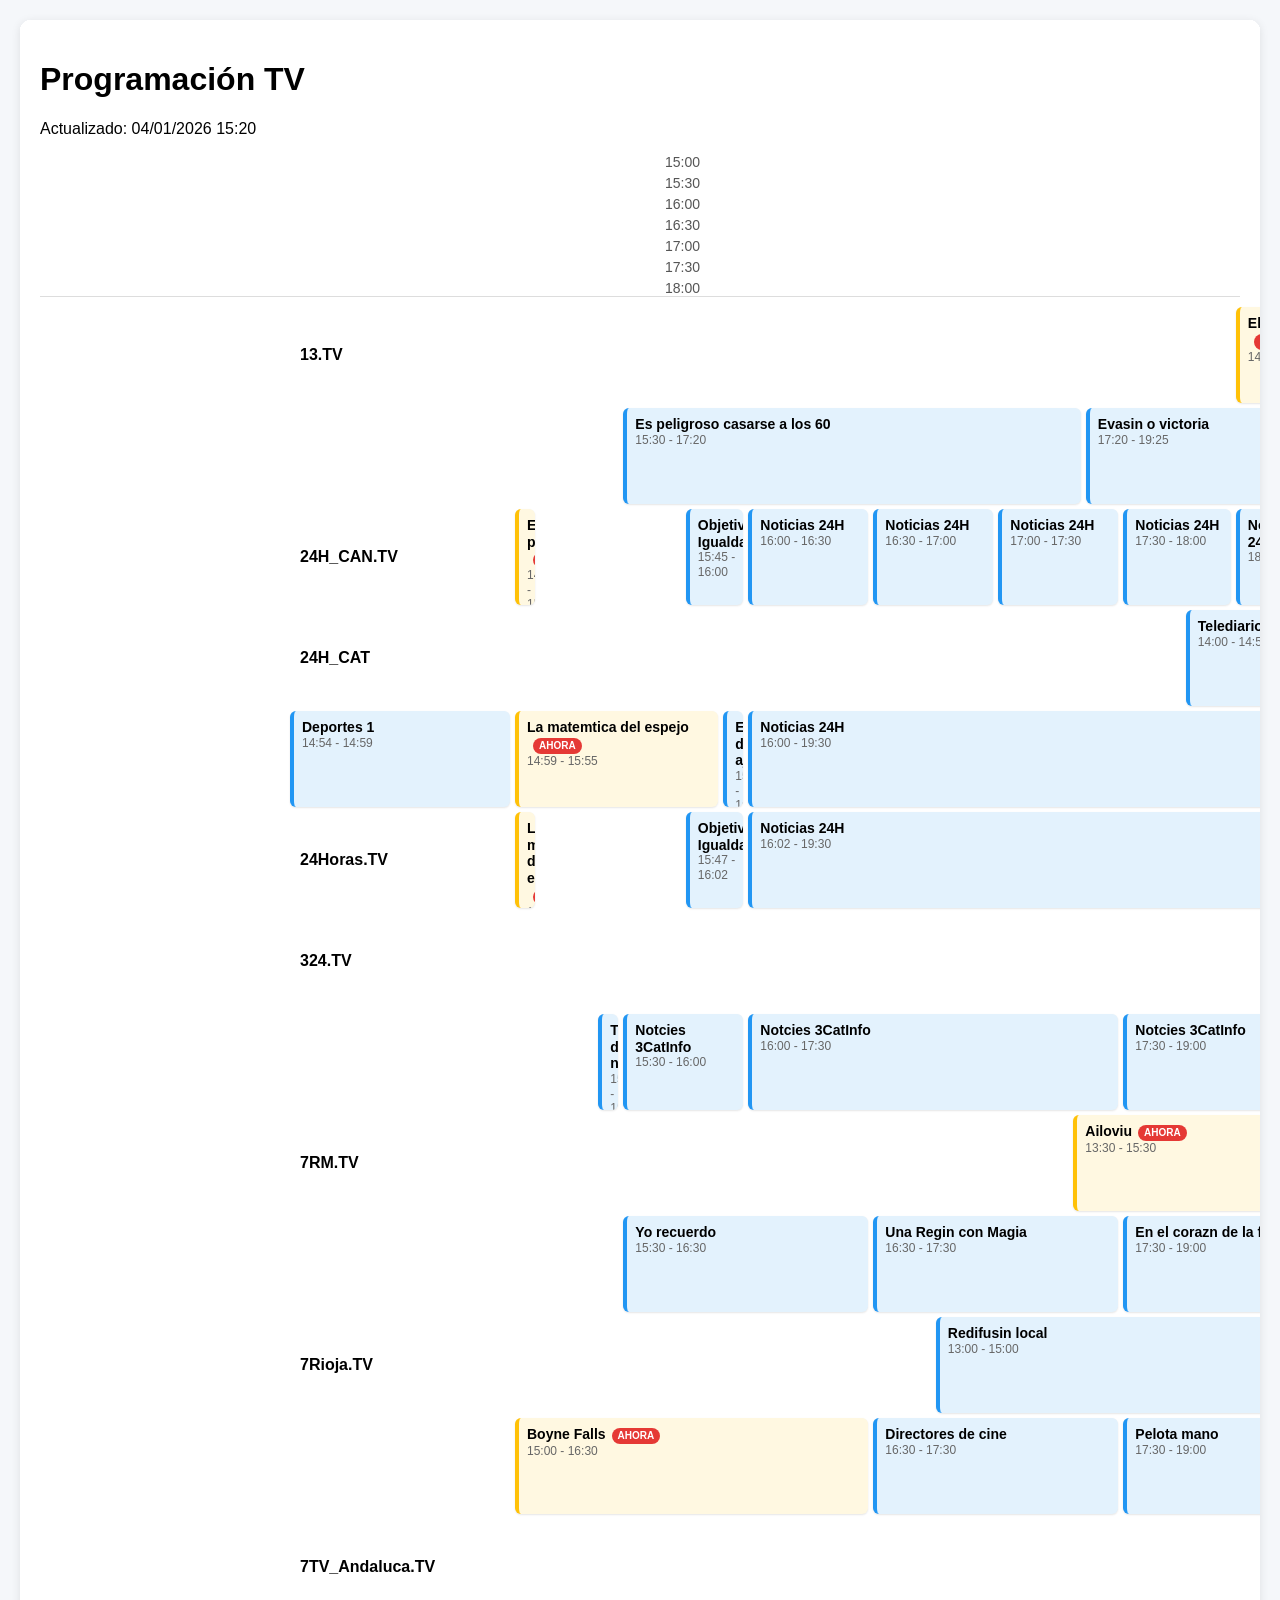
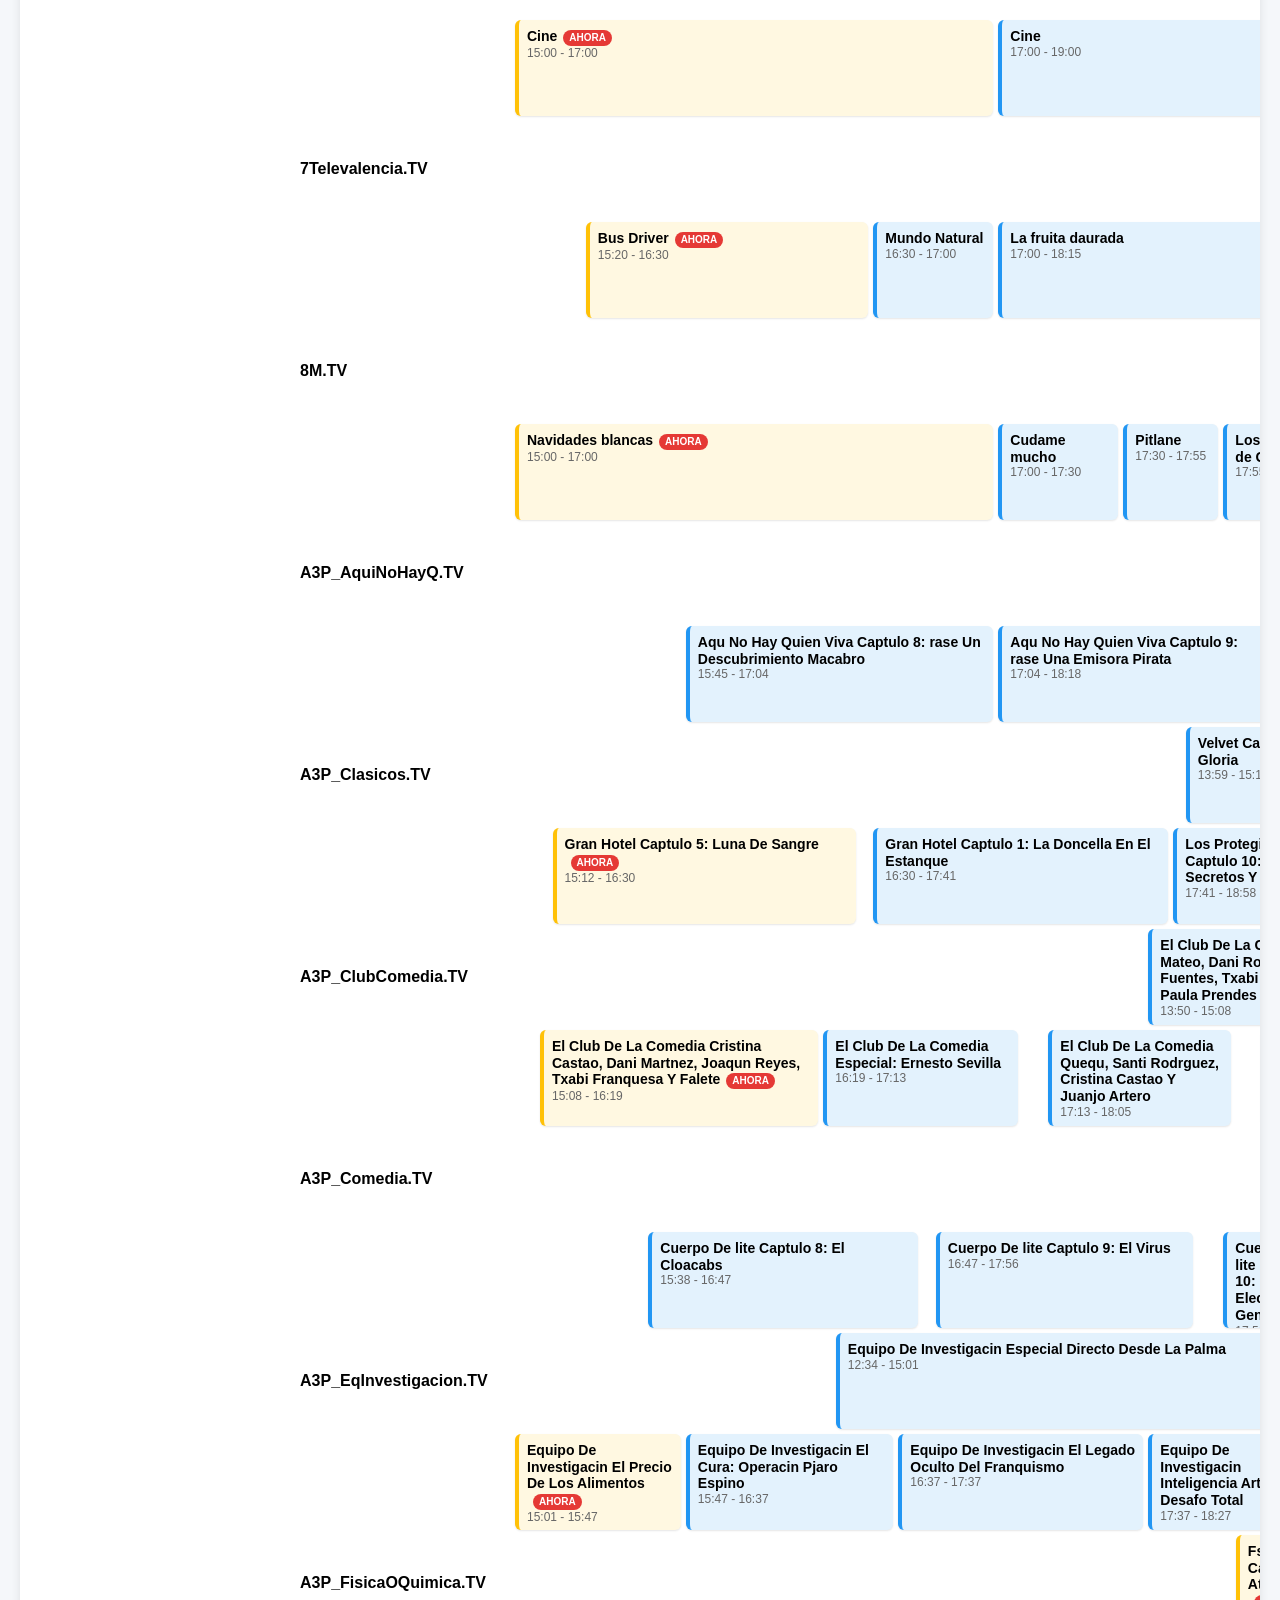
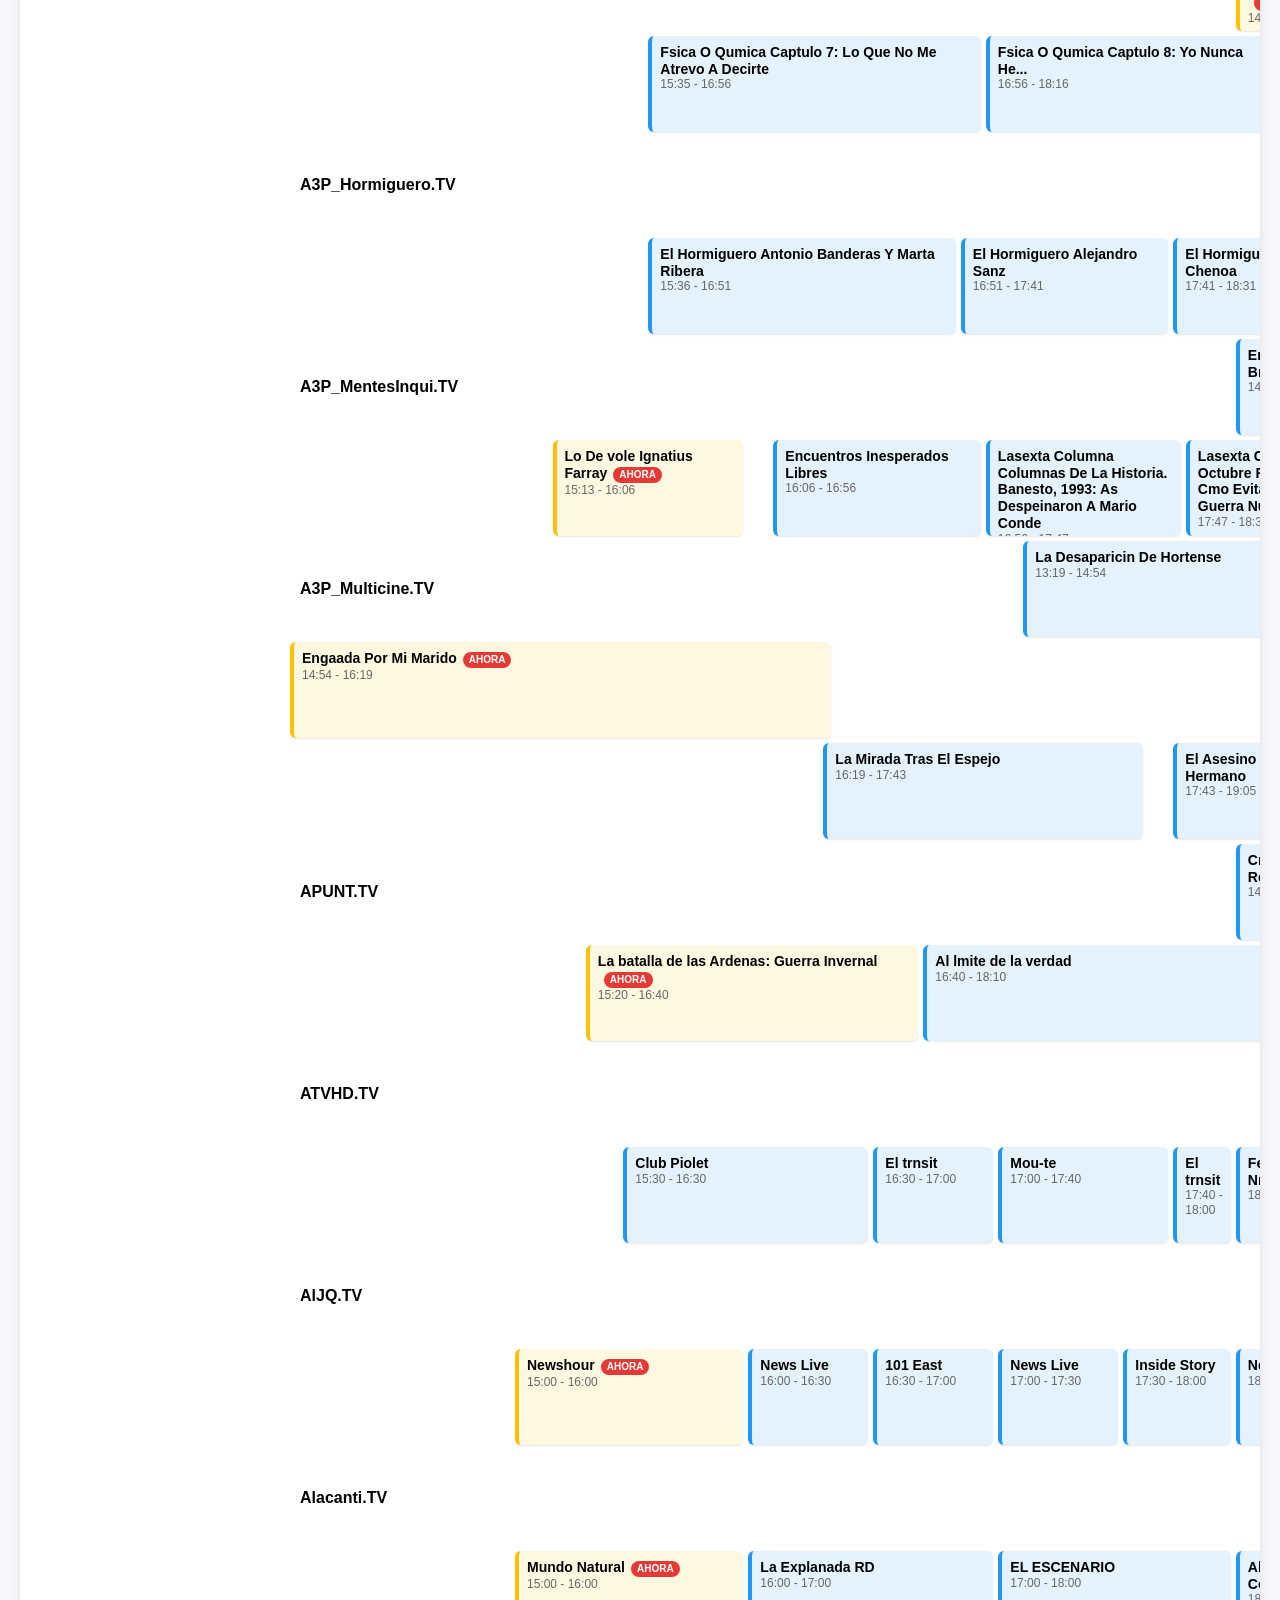
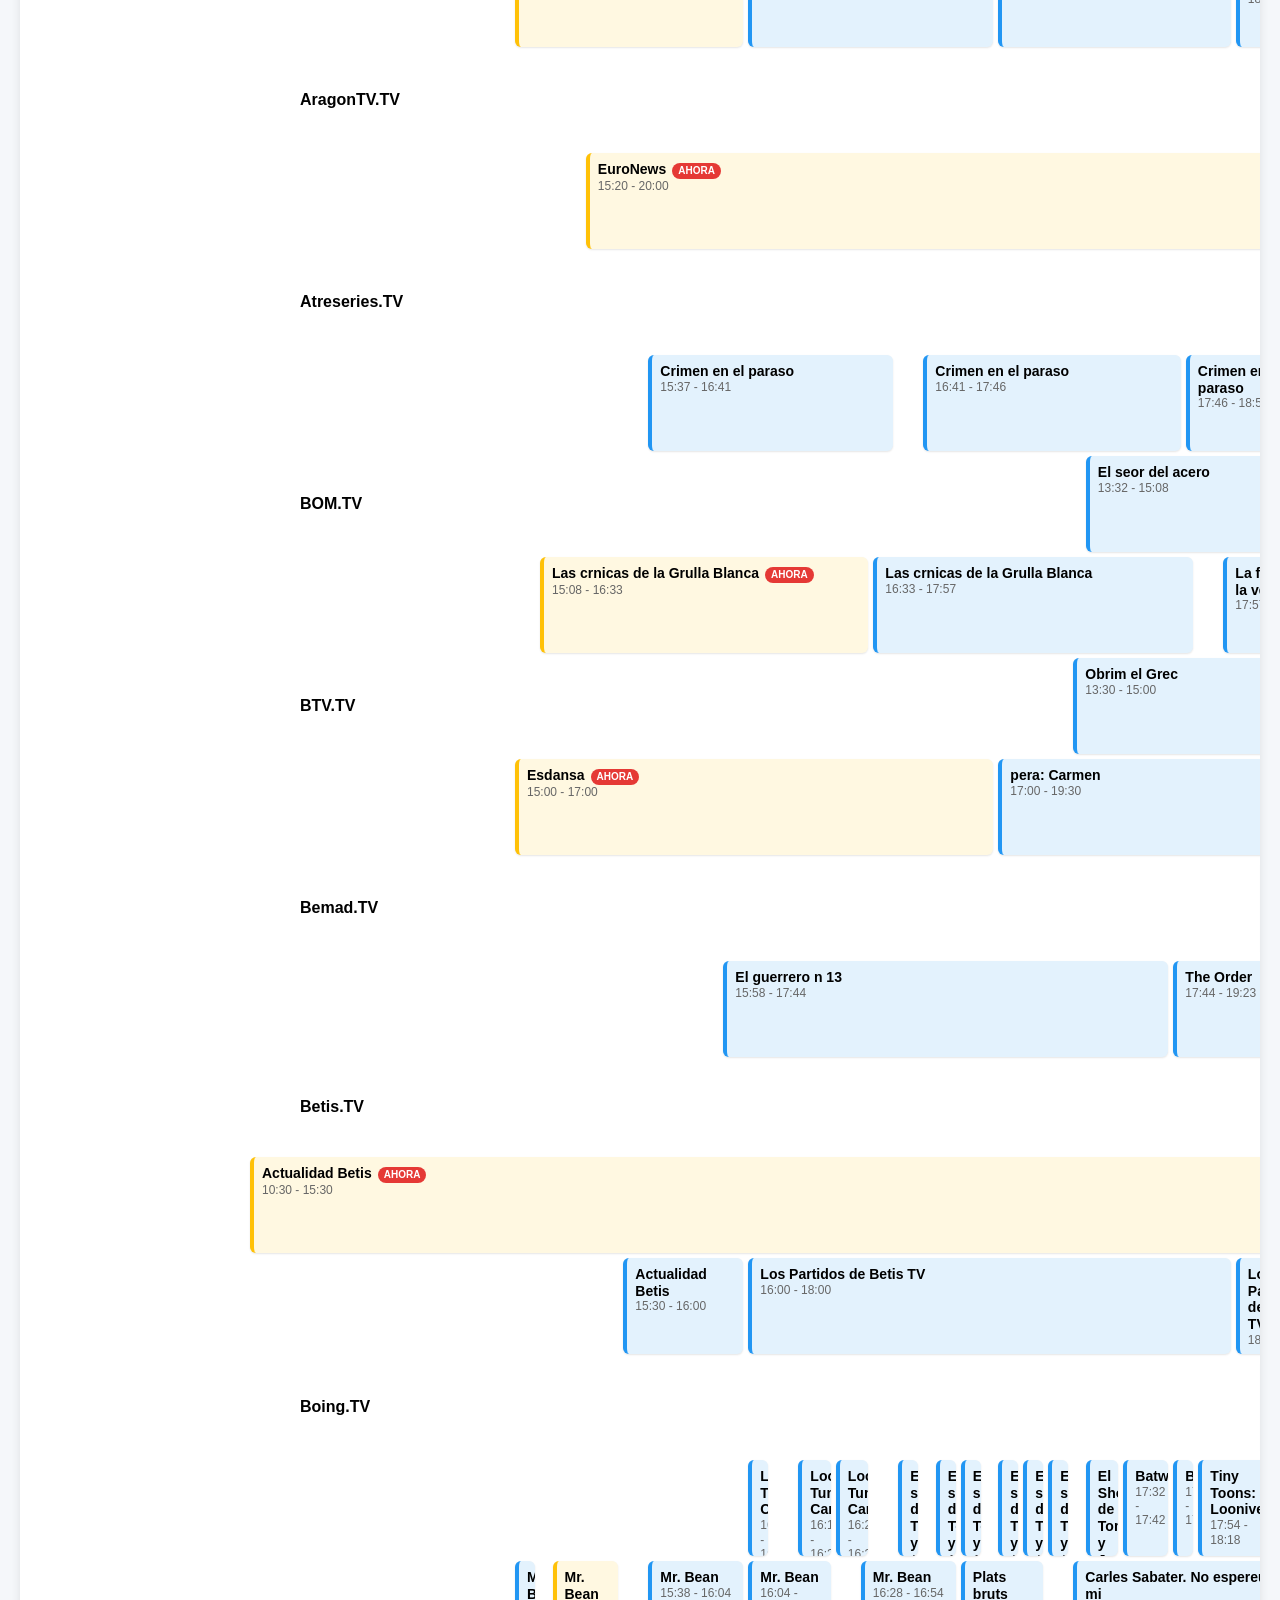
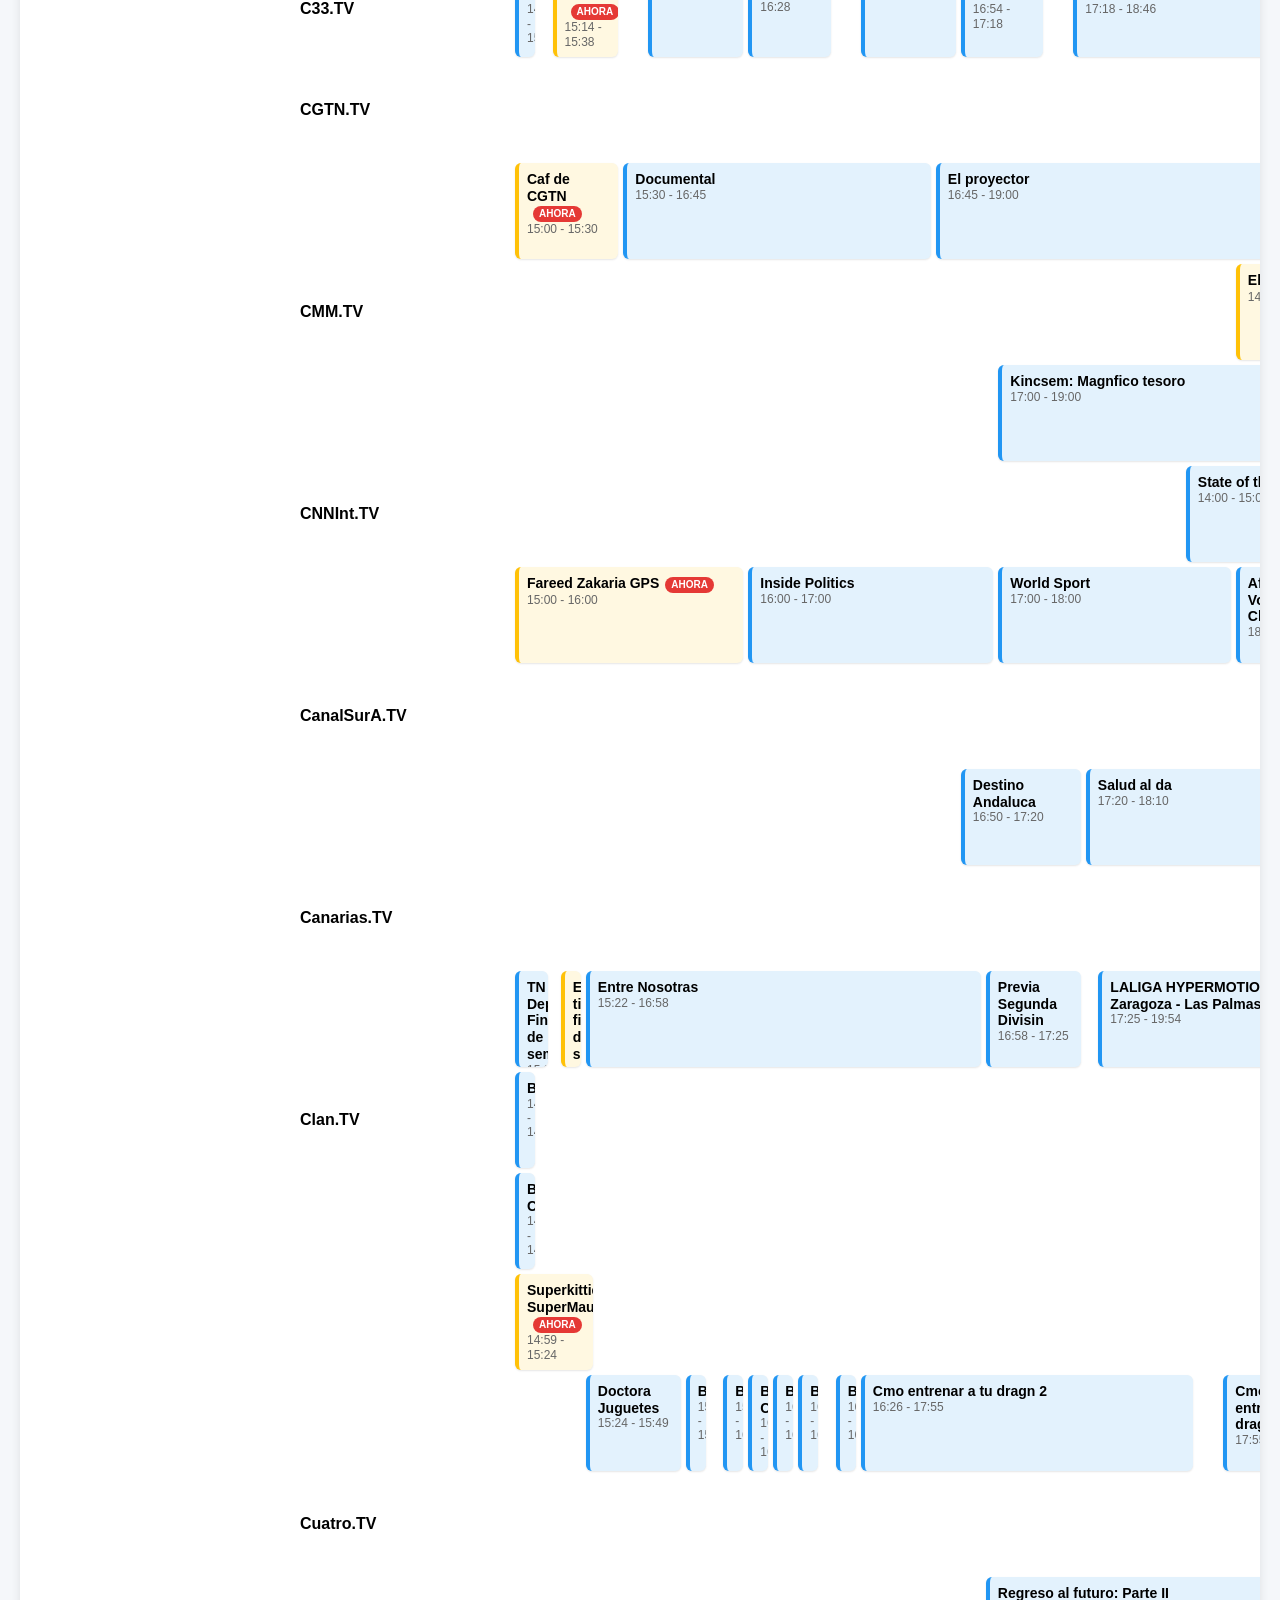
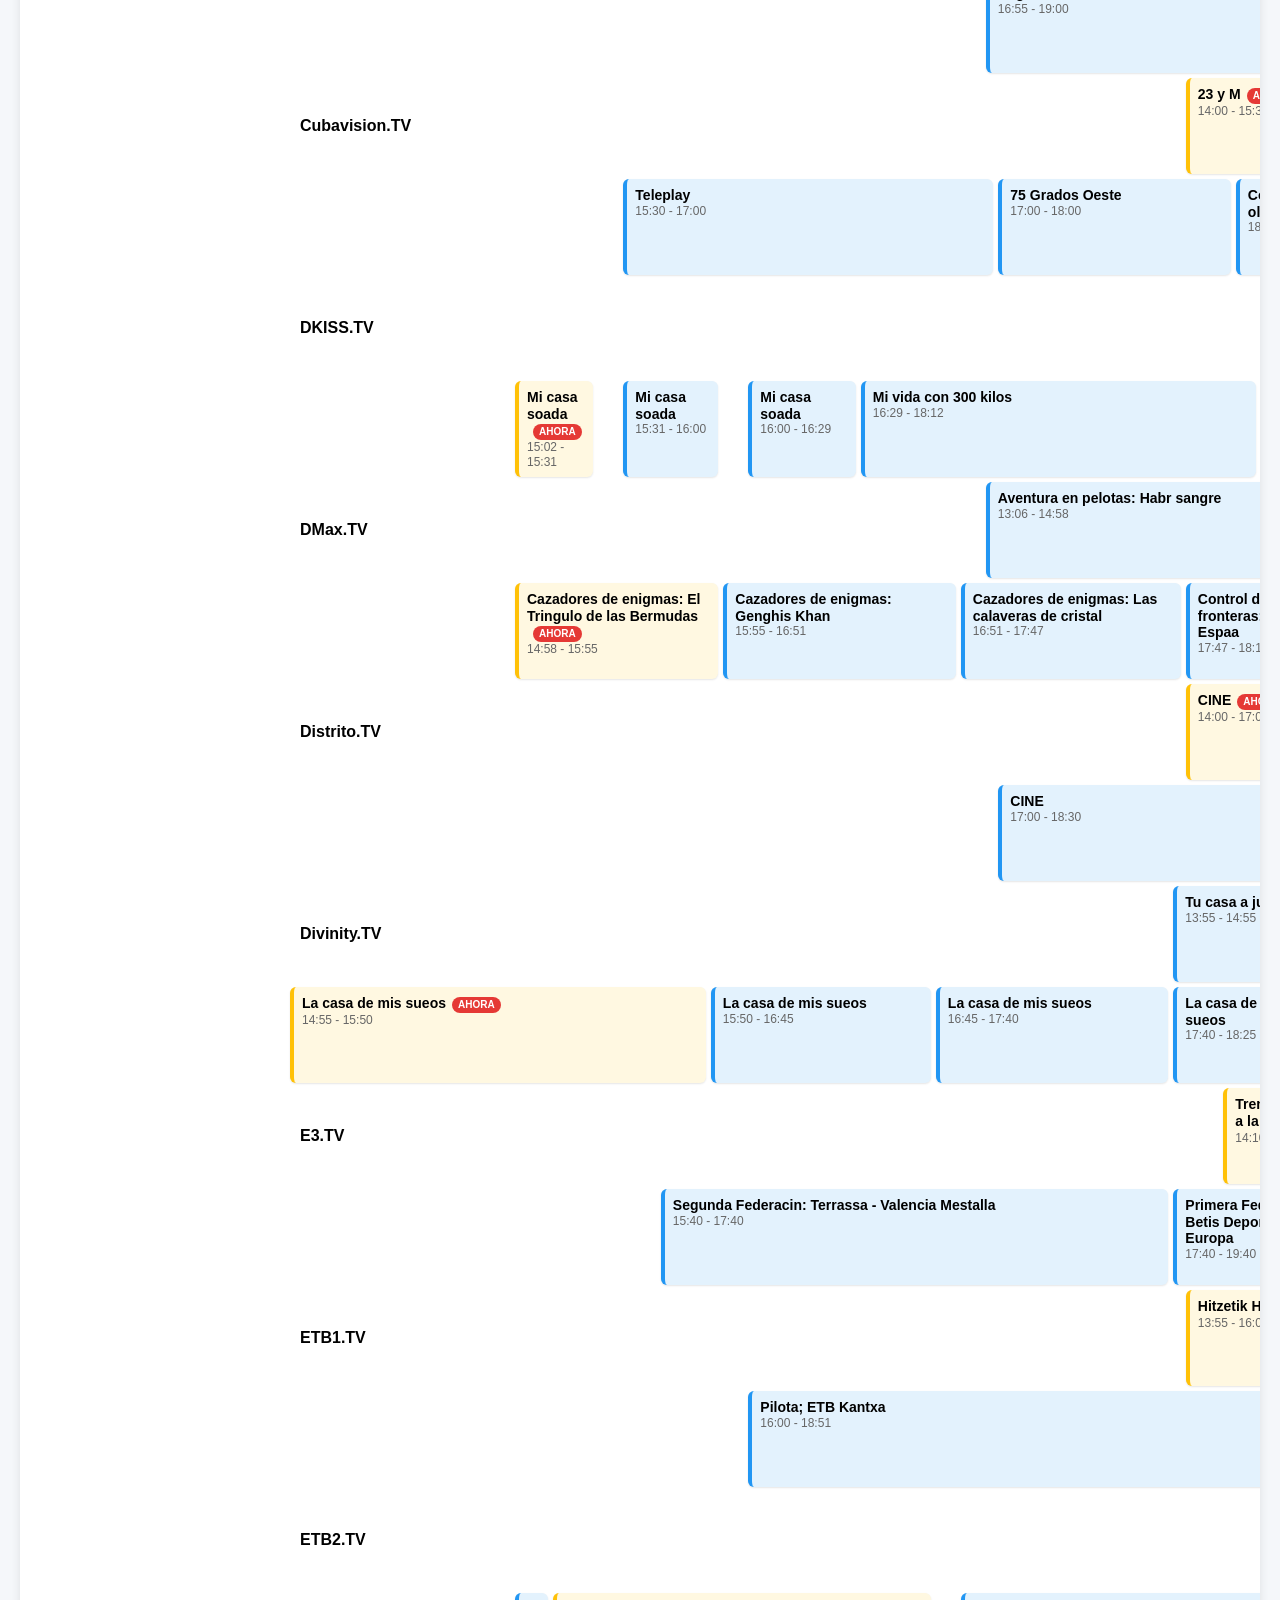
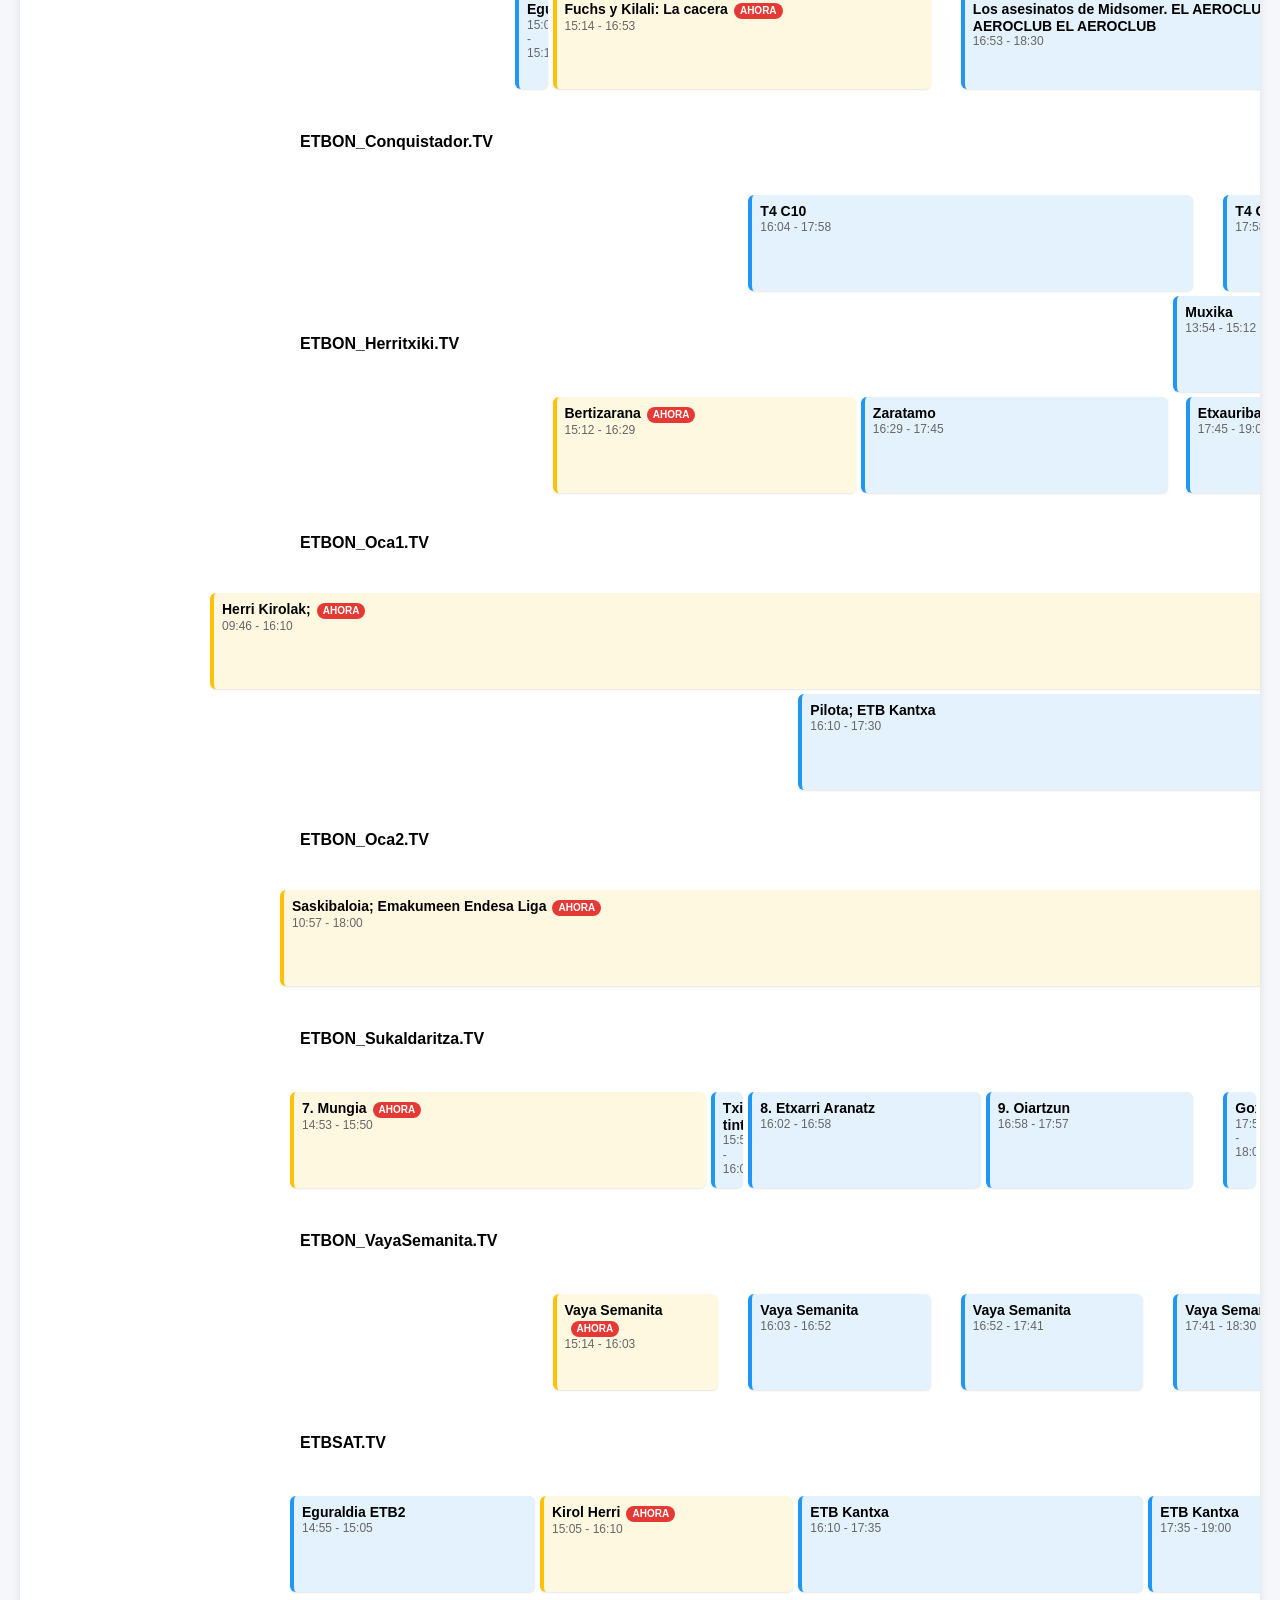
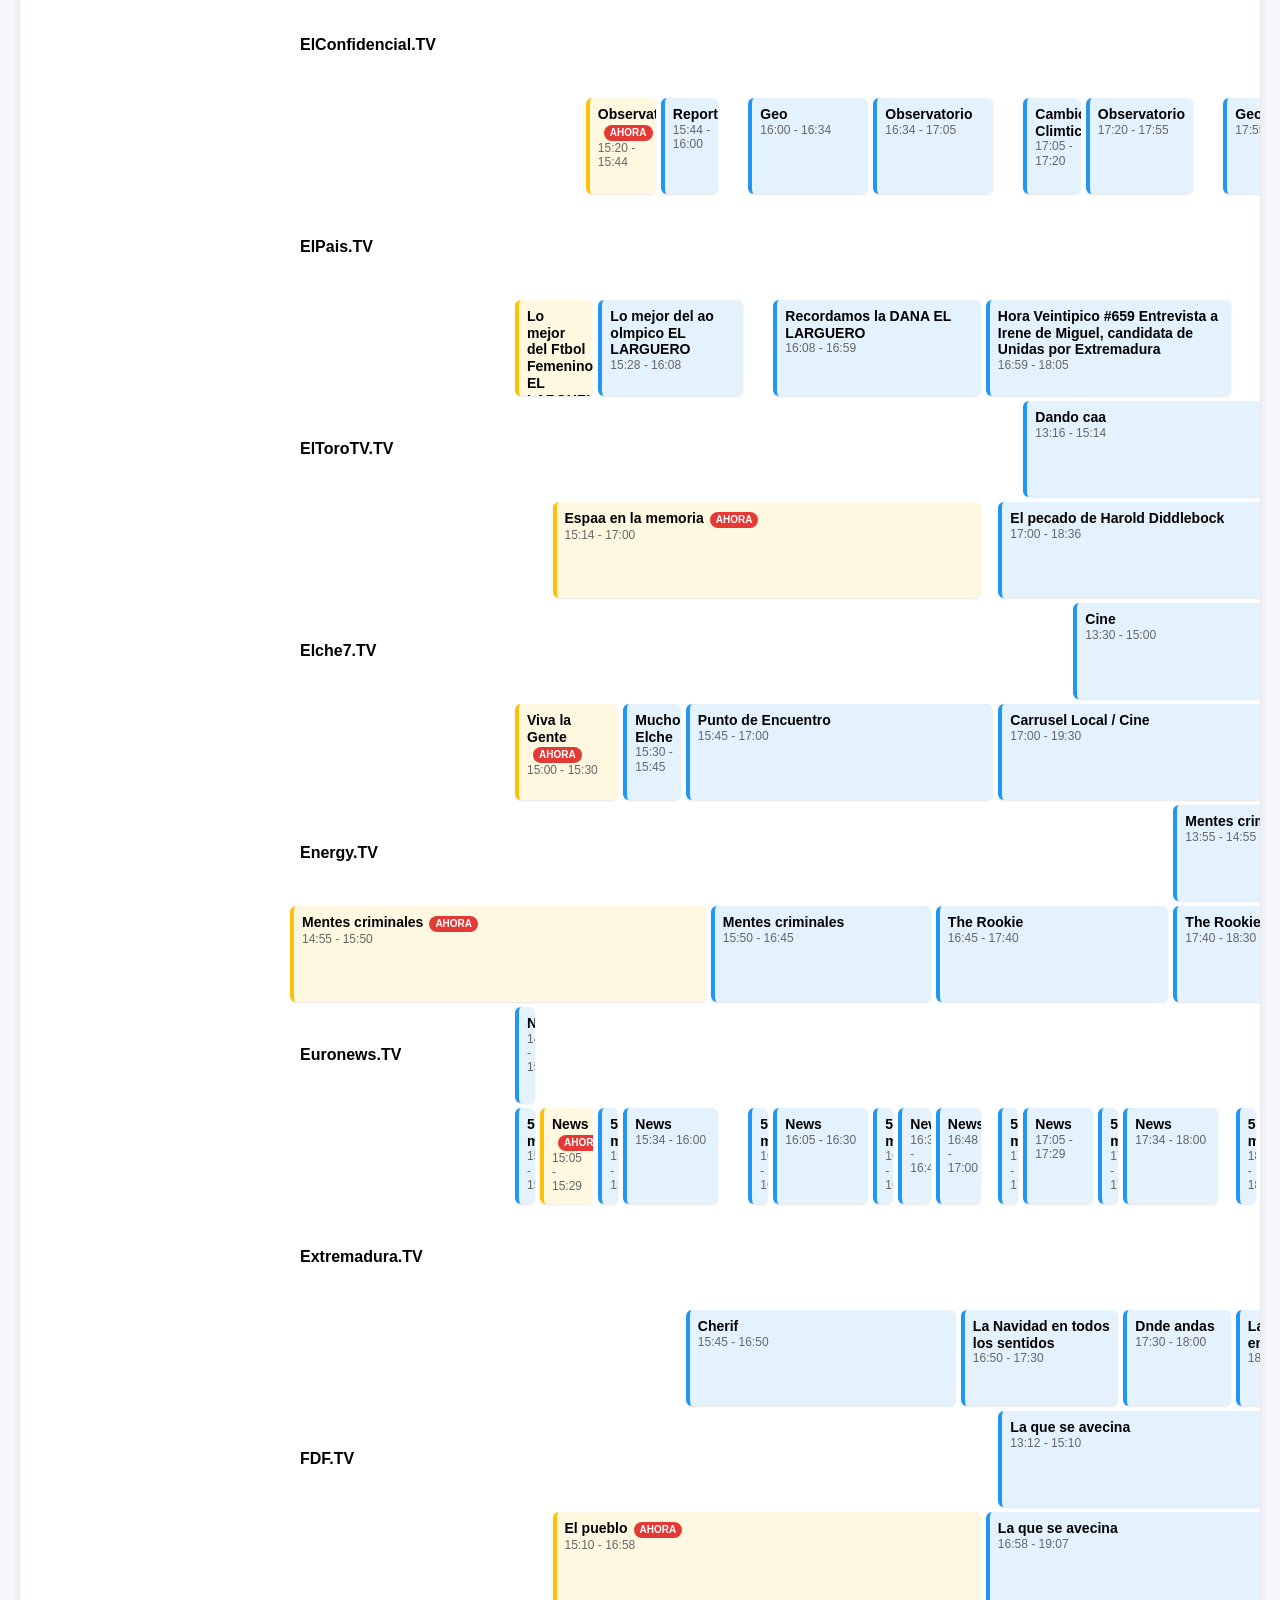
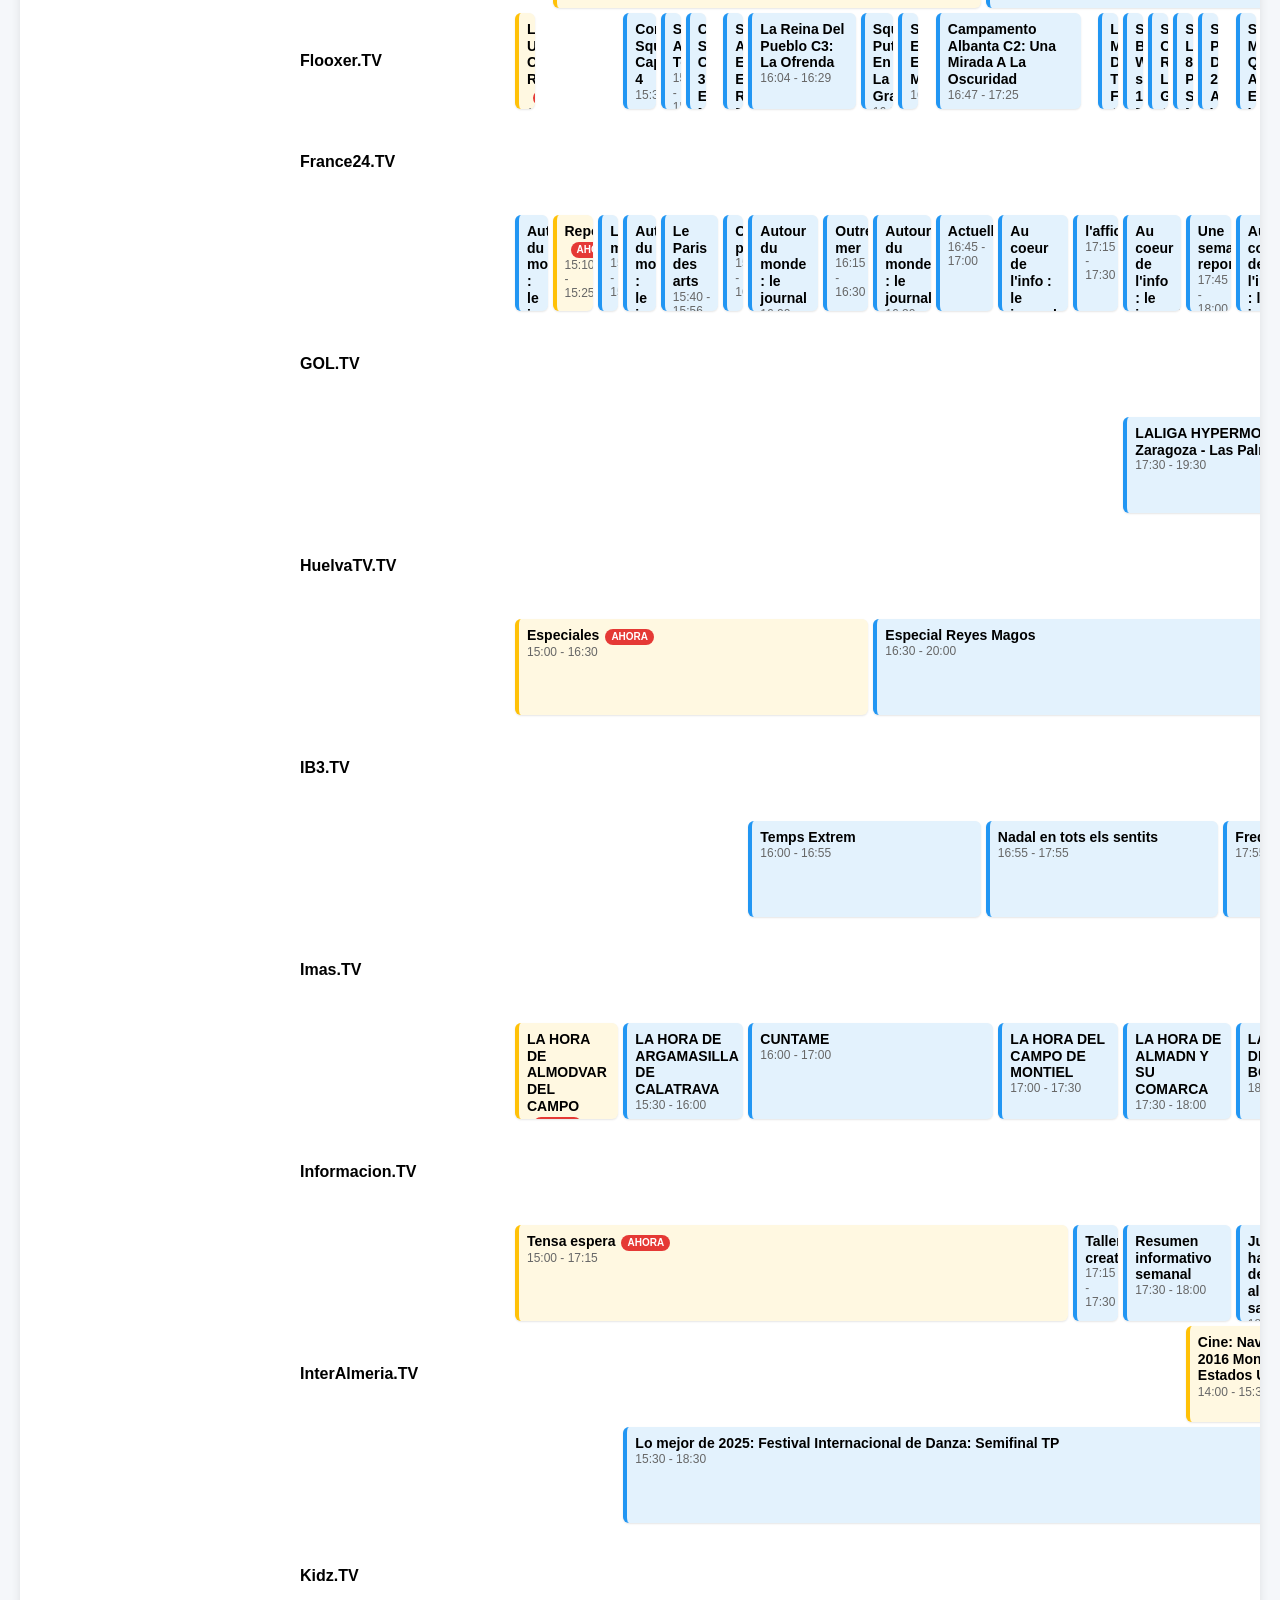
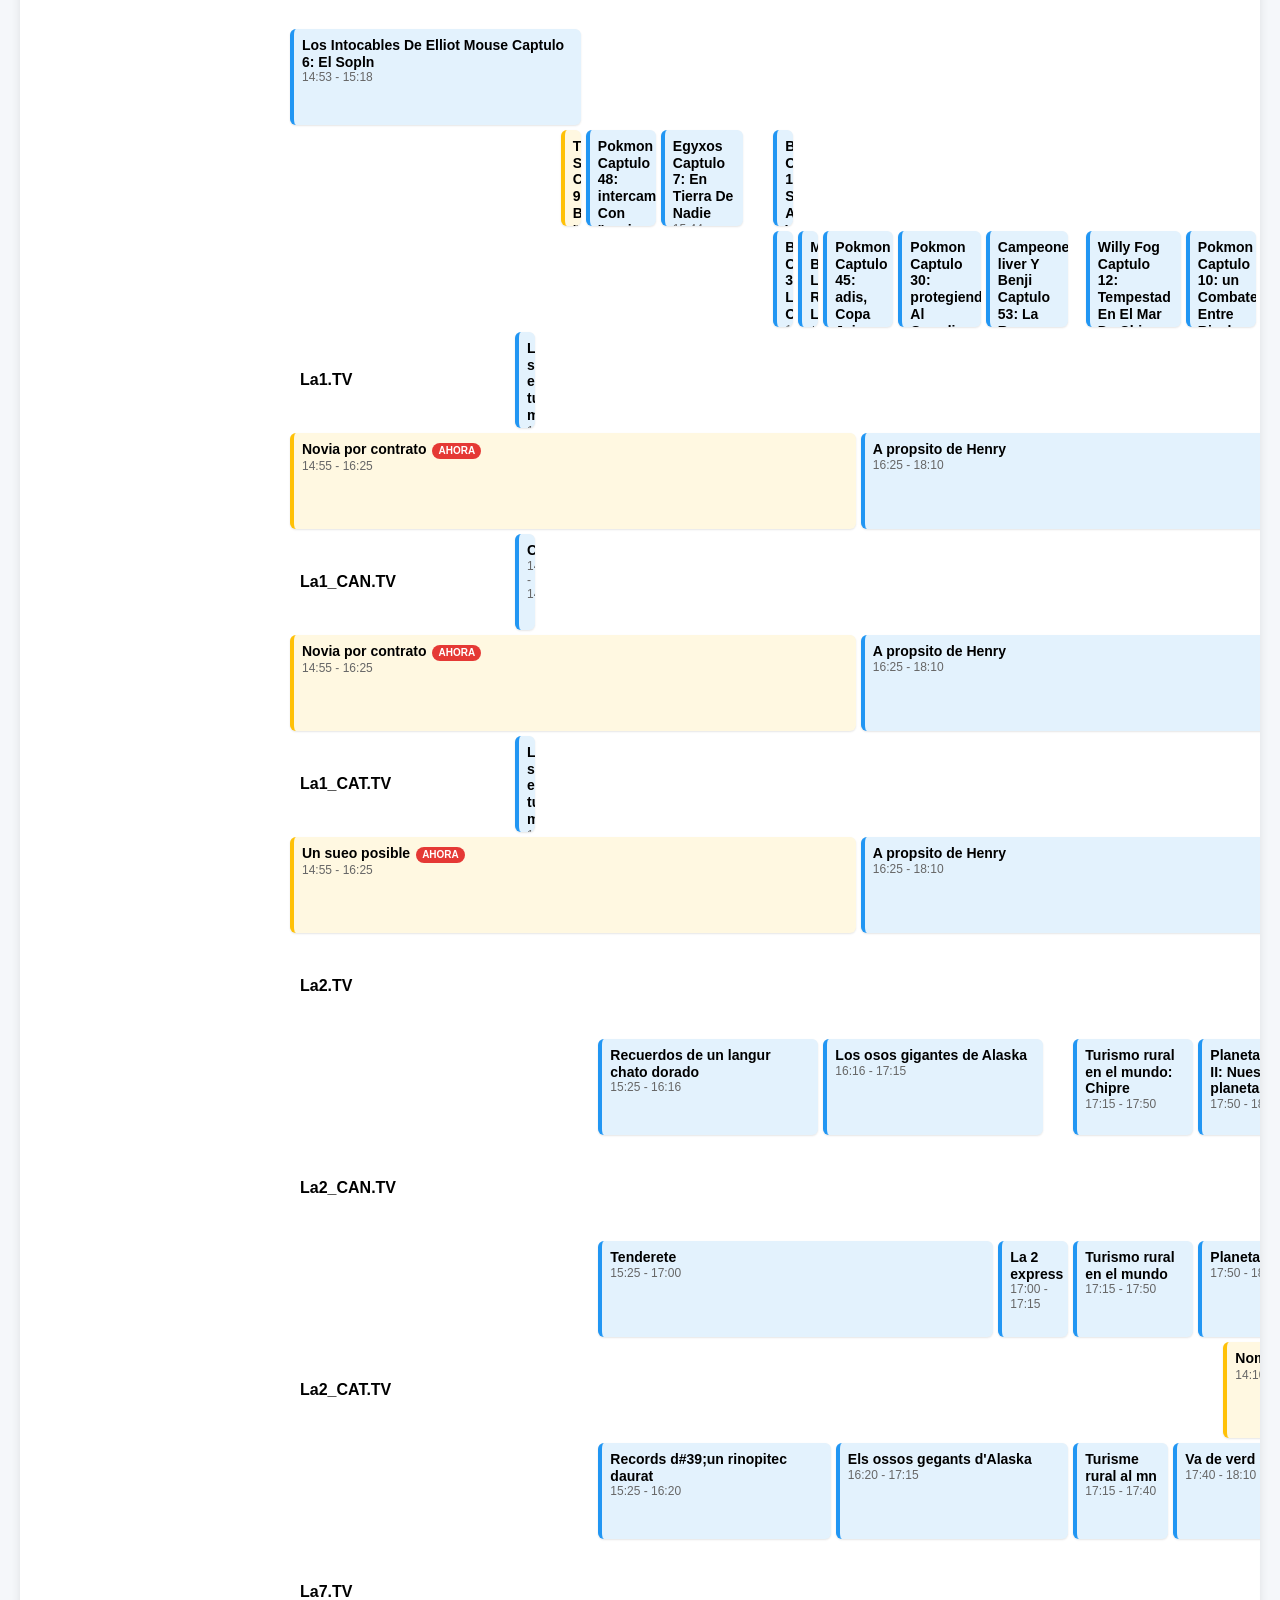
==== programacion.html @ 092eeb66 "Agregar archivos EPG y la programación generada" ====
<!DOCTYPE html>
<html lang="es">
<head>
    <meta charset="UTF-8">
    <meta name="viewport" content="width=device-width, initial-scale=1.0">
    <title>Programación TV</title>
    <style>
        body {
            font-family: 'Inter', sans-serif;
            background: #f5f7fa;
            margin: 0;
            padding: 20px;
        }
        .container {
            background: white;
            padding: 20px;
            border-radius: 10px;
            box-shadow: 0 2px 10px rgba(0,0,0,0.1);
            overflow-x: auto; /* Permite scroll horizontal si es necesario */
            width: 100%;
            box-sizing: border-box;
        }
        /* Estilos de cuadrícula para una maquetación perfecta */
        .grid-container {
            display: grid;
            grid-template-columns: 220px repeat(42, 1fr);
            gap: 5px; 
            position: relative;
            grid-auto-rows: minmax(90px, auto); /* Cada fila tiene una altura mínima */
            min-width: 1000px; /* Asegura un ancho mínimo para evitar compresión en pantallas pequeñas */
        }
        .header-row {
            grid-column: 1 / -1; /* Ocupa todas las columnas */
            display: grid;
            grid-template-columns: 220px repeat(42, 1fr);
            gap: 5px;
            border-bottom: 1px solid #ddd;
            margin-bottom: 10px;
        }
        .header-row .time-placeholder {
            grid-column: 1 / 2;
        }
        .timeline {
            grid-column: 2 / -1;
            display: grid;
            grid-template-columns: repeat(7, 1fr);
            gap: 5px;
            justify-items: center;
        }
        .time-slot {
            text-align: center;
            font-size: 14px;
            color: #555;
            grid-column: span 6; /* Cada slot de 30 min ocupa 6 columnas de 5 min */
        }
        .channel-name {
            font-weight: bold;
            padding: 10px;
            display: flex;
            align-items: center;
            grid-column: 1 / 2; /* Ocupa la primera columna */
            text-overflow: ellipsis;
            overflow: hidden;
            white-space: nowrap;
        }
        .program {
            padding: 8px;
            background: #e3f2fd;
            border-left: 4px solid #2196f3;
            border-radius: 6px;
            box-shadow: 0 1px 2px rgba(0,0,0,0.1);
            height: 80px;
            overflow: hidden;
            align-self: center;
            line-height: 1.2;
        }
        .program.now {
            background: #fff8e1;
            border-left: 4px solid #ffc107;
        }
        .program-title {
            font-weight: bold;
            font-size: 14px;
        }
        .program-time {
            font-size: 12px;
            color: #666;
        }
        .now-badge {
            background: #e53935;
            color: white;
            font-size: 10px;
            padding: 2px 6px;
            border-radius: 8px;
            margin-left: 6px;
            display: inline-block;
        }
    </style>
</head>
<body>
    <div class="container">
        <h1>Programación TV</h1>
        <p>Actualizado: 04/01/2026 15:20</p>
        <div class="header-row">
            <div class="time-placeholder"></div>
            <div class="timeline">
                <div class="time-slot">15:00</div><div class="time-slot">15:30</div><div class="time-slot">16:00</div><div class="time-slot">16:30</div><div class="time-slot">17:00</div><div class="time-slot">17:30</div><div class="time-slot">18:00</div>
            </div>
        </div>
        <div class="grid-container">
            <div class="channel-name">13.TV</div>
        <div class="program now" style="grid-column: -7 / span 15;">
            <div class="program-title">El calzonazos<span class="now-badge">AHORA</span></div>
            <div class="program-time">14:15 - 15:30</div>
        </div>
        
        <div class="program " style="grid-column: 8 / span 22;">
            <div class="program-title">Es peligroso casarse a los 60</div>
            <div class="program-time">15:30 - 17:20</div>
        </div>
        
        <div class="program " style="grid-column: 30 / span 14;">
            <div class="program-title">Evasin o victoria</div>
            <div class="program-time">17:20 - 19:25</div>
        </div>
        <div class="channel-name">24H_CAN.TV</div>
        <div class="program now" style="grid-column: 0 / span 11;">
            <div class="program-title">En primicia<span class="now-badge">AHORA</span></div>
            <div class="program-time">14:50 - 15:45</div>
        </div>
        
        <div class="program " style="grid-column: 11 / span 3;">
            <div class="program-title">Objetivo Igualdad</div>
            <div class="program-time">15:45 - 16:00</div>
        </div>
        
        <div class="program " style="grid-column: 14 / span 6;">
            <div class="program-title">Noticias 24H</div>
            <div class="program-time">16:00 - 16:30</div>
        </div>
        
        <div class="program " style="grid-column: 20 / span 6;">
            <div class="program-title">Noticias 24H</div>
            <div class="program-time">16:30 - 17:00</div>
        </div>
        
        <div class="program " style="grid-column: 26 / span 6;">
            <div class="program-title">Noticias 24H</div>
            <div class="program-time">17:00 - 17:30</div>
        </div>
        
        <div class="program " style="grid-column: 32 / span 6;">
            <div class="program-title">Noticias 24H</div>
            <div class="program-time">17:30 - 18:00</div>
        </div>
        
        <div class="program " style="grid-column: 38 / span 6;">
            <div class="program-title">Noticias 24H</div>
            <div class="program-time">18:00 - 18:30</div>
        </div>
        <div class="channel-name">24H_CAT</div>
        <div class="program " style="grid-column: -10 / span 10;">
            <div class="program-title">Telediario 1</div>
            <div class="program-time">14:00 - 14:54</div>
        </div>
        
        <div class="program " style="grid-column: 1 / span 1;">
            <div class="program-title">Deportes 1</div>
            <div class="program-time">14:54 - 14:59</div>
        </div>
        
        <div class="program now" style="grid-column: 2 / span 11;">
            <div class="program-title">La matemtica del espejo<span class="now-badge">AHORA</span></div>
            <div class="program-time">14:59 - 15:55</div>
        </div>
        
        <div class="program " style="grid-column: 13 / span 1;">
            <div class="program-title">Espacio de ajuste</div>
            <div class="program-time">15:55 - 16:00</div>
        </div>
        
        <div class="program " style="grid-column: 14 / span 30;">
            <div class="program-title">Noticias 24H</div>
            <div class="program-time">16:00 - 19:30</div>
        </div>
        <div class="channel-name">24Horas.TV</div>
        <div class="program now" style="grid-column: 0 / span 11;">
            <div class="program-title">La matemtica del espejo<span class="now-badge">AHORA</span></div>
            <div class="program-time">14:50 - 15:47</div>
        </div>
        
        <div class="program " style="grid-column: 11 / span 3;">
            <div class="program-title">Objetivo Igualdad</div>
            <div class="program-time">15:47 - 16:02</div>
        </div>
        
        <div class="program " style="grid-column: 14 / span 30;">
            <div class="program-title">Noticias 24H</div>
            <div class="program-time">16:02 - 19:30</div>
        </div>
        <div class="channel-name">324.TV</div>
        <div class="program now" style="grid-column: -3 / span 10;">
            <div class="program-title">Telenotcies migdia cap de setmana<span class="now-badge">AHORA</span></div>
            <div class="program-time">14:32 - 15:25</div>
        </div>
        
        <div class="program " style="grid-column: 7 / span 1;">
            <div class="program-title">Temps de neu</div>
            <div class="program-time">15:25 - 15:30</div>
        </div>
        
        <div class="program " style="grid-column: 8 / span 6;">
            <div class="program-title">Notcies 3CatInfo</div>
            <div class="program-time">15:30 - 16:00</div>
        </div>
        
        <div class="program " style="grid-column: 14 / span 18;">
            <div class="program-title">Notcies 3CatInfo</div>
            <div class="program-time">16:00 - 17:30</div>
        </div>
        
        <div class="program " style="grid-column: 32 / span 12;">
            <div class="program-title">Notcies 3CatInfo</div>
            <div class="program-time">17:30 - 19:00</div>
        </div>
        <div class="channel-name">7RM.TV</div>
        <div class="program now" style="grid-column: -16 / span 24;">
            <div class="program-title">Ailoviu<span class="now-badge">AHORA</span></div>
            <div class="program-time">13:30 - 15:30</div>
        </div>
        
        <div class="program " style="grid-column: 8 / span 12;">
            <div class="program-title">Yo recuerdo</div>
            <div class="program-time">15:30 - 16:30</div>
        </div>
        
        <div class="program " style="grid-column: 20 / span 12;">
            <div class="program-title">Una Regin con Magia</div>
            <div class="program-time">16:30 - 17:30</div>
        </div>
        
        <div class="program " style="grid-column: 32 / span 12;">
            <div class="program-title">En el corazn de la fiesta</div>
            <div class="program-time">17:30 - 19:00</div>
        </div>
        <div class="channel-name">7Rioja.TV</div>
        <div class="program " style="grid-column: -22 / span 24;">
            <div class="program-title">Redifusin local</div>
            <div class="program-time">13:00 - 15:00</div>
        </div>
        
        <div class="program now" style="grid-column: 2 / span 18;">
            <div class="program-title">Boyne Falls<span class="now-badge">AHORA</span></div>
            <div class="program-time">15:00 - 16:30</div>
        </div>
        
        <div class="program " style="grid-column: 20 / span 12;">
            <div class="program-title">Directores de cine</div>
            <div class="program-time">16:30 - 17:30</div>
        </div>
        
        <div class="program " style="grid-column: 32 / span 12;">
            <div class="program-title">Pelota mano</div>
            <div class="program-time">17:30 - 19:00</div>
        </div>
        <div class="channel-name">7TV_Andaluca.TV</div>
        <div class="program " style="grid-column: -4 / span 6;">
            <div class="program-title">Espacio Innovacin</div>
            <div class="program-time">14:30 - 15:00</div>
        </div>
        
        <div class="program now" style="grid-column: 2 / span 24;">
            <div class="program-title">Cine<span class="now-badge">AHORA</span></div>
            <div class="program-time">15:00 - 17:00</div>
        </div>
        
        <div class="program " style="grid-column: 26 / span 18;">
            <div class="program-title">Cine</div>
            <div class="program-time">17:00 - 19:00</div>
        </div>
        <div class="channel-name">7Televalencia.TV</div>
        <div class="program " style="grid-column: -3 / span 9;">
            <div class="program-title">Bonanza</div>
            <div class="program-time">14:35 - 15:20</div>
        </div>
        
        <div class="program now" style="grid-column: 6 / span 14;">
            <div class="program-title">Bus Driver<span class="now-badge">AHORA</span></div>
            <div class="program-time">15:20 - 16:30</div>
        </div>
        
        <div class="program " style="grid-column: 20 / span 6;">
            <div class="program-title">Mundo Natural</div>
            <div class="program-time">16:30 - 17:00</div>
        </div>
        
        <div class="program " style="grid-column: 26 / span 15;">
            <div class="program-title">La fruita daurada</div>
            <div class="program-time">17:00 - 18:15</div>
        </div>
        
        <div class="program " style="grid-column: 41 / span 3;">
            <div class="program-title">Bonanza</div>
            <div class="program-time">18:15 - 19:50</div>
        </div>
        <div class="channel-name">8M.TV</div>
        <div class="program " style="grid-column: -4 / span 6;">
            <div class="program-title">Meridiano 0</div>
            <div class="program-time">14:30 - 15:00</div>
        </div>
        
        <div class="program now" style="grid-column: 2 / span 24;">
            <div class="program-title">Navidades blancas<span class="now-badge">AHORA</span></div>
            <div class="program-time">15:00 - 17:00</div>
        </div>
        
        <div class="program " style="grid-column: 26 / span 6;">
            <div class="program-title">Cudame mucho</div>
            <div class="program-time">17:00 - 17:30</div>
        </div>
        
        <div class="program " style="grid-column: 32 / span 5;">
            <div class="program-title">Pitlane</div>
            <div class="program-time">17:30 - 17:55</div>
        </div>
        
        <div class="program " style="grid-column: 37 / span 7;">
            <div class="program-title">Los viajes de Gulliver</div>
            <div class="program-time">17:55 - 20:00</div>
        </div>
        <div class="channel-name">A3P_AquiNoHayQ.TV</div>
        <div class="program now" style="grid-column: -3 / span 14;">
            <div class="program-title">Aqu No Hay Quien Viva Captulo 7: rase Un Escndalo<span class="now-badge">AHORA</span></div>
            <div class="program-time">14:32 - 15:45</div>
        </div>
        
        <div class="program " style="grid-column: 11 / span 15;">
            <div class="program-title">Aqu No Hay Quien Viva Captulo 8: rase Un Descubrimiento Macabro</div>
            <div class="program-time">15:45 - 17:04</div>
        </div>
        
        <div class="program " style="grid-column: 26 / span 14;">
            <div class="program-title">Aqu No Hay Quien Viva Captulo 9: rase Una Emisora Pirata</div>
            <div class="program-time">17:04 - 18:18</div>
        </div>
        
        <div class="program " style="grid-column: 41 / span 3;">
            <div class="program-title">Aqu No Hay Quien Viva Captulo 10: rase Un Funeral Con Sorpresa</div>
            <div class="program-time">18:18 - 19:46</div>
        </div>
        <div class="channel-name">A3P_Clasicos.TV</div>
        <div class="program " style="grid-column: -10 / span 14;">
            <div class="program-title">Velvet Captulo 3: Das De Gloria</div>
            <div class="program-time">13:59 - 15:12</div>
        </div>
        
        <div class="program now" style="grid-column: 4 / span 15;">
            <div class="program-title">Gran Hotel Captulo 5: Luna De Sangre<span class="now-badge">AHORA</span></div>
            <div class="program-time">15:12 - 16:30</div>
        </div>
        
        <div class="program " style="grid-column: 20 / span 14;">
            <div class="program-title">Gran Hotel Captulo 1: La Doncella En El Estanque</div>
            <div class="program-time">16:30 - 17:41</div>
        </div>
        
        <div class="program " style="grid-column: 34 / span 10;">
            <div class="program-title">Los Protegidos Captulo 10: Secretos Y Limones</div>
            <div class="program-time">17:41 - 18:58</div>
        </div>
        <div class="channel-name">A3P_ClubComedia.TV</div>
        <div class="program " style="grid-column: -12 / span 15;">
            <div class="program-title">El Club De La Comedia Dani Mateo, Dani Rovira, Manel Fuentes, Txabi Franquesa Y Paula Prendes</div>
            <div class="program-time">13:50 - 15:08</div>
        </div>
        
        <div class="program now" style="grid-column: 3 / span 14;">
            <div class="program-title">El Club De La Comedia Cristina Castao, Dani Martnez, Joaqun Reyes, Txabi Franquesa Y Falete<span class="now-badge">AHORA</span></div>
            <div class="program-time">15:08 - 16:19</div>
        </div>
        
        <div class="program " style="grid-column: 17 / span 10;">
            <div class="program-title">El Club De La Comedia Especial: Ernesto Sevilla</div>
            <div class="program-time">16:19 - 17:13</div>
        </div>
        
        <div class="program " style="grid-column: 28 / span 10;">
            <div class="program-title">El Club De La Comedia Quequ, Santi Rodrguez, Cristina Castao Y Juanjo Artero</div>
            <div class="program-time">17:13 - 18:05</div>
        </div>
        
        <div class="program " style="grid-column: 39 / span 5;">
            <div class="program-title">El Club De La Comedia Marta Torn, Ricardo Castella, Goyo Jimnez Y Miki Nadal</div>
            <div class="program-time">18:05 - 18:55</div>
        </div>
        <div class="channel-name">A3P_Comedia.TV</div>
        <div class="program now" style="grid-column: -5 / span 14;">
            <div class="program-title">Cuerpo De lite Captulo 7: La Donacin<span class="now-badge">AHORA</span></div>
            <div class="program-time">14:25 - 15:38</div>
        </div>
        
        <div class="program " style="grid-column: 9 / span 13;">
            <div class="program-title">Cuerpo De lite Captulo 8: El Cloacabs</div>
            <div class="program-time">15:38 - 16:47</div>
        </div>
        
        <div class="program " style="grid-column: 23 / span 13;">
            <div class="program-title">Cuerpo De lite Captulo 9: El Virus</div>
            <div class="program-time">16:47 - 17:56</div>
        </div>
        
        <div class="program " style="grid-column: 37 / span 7;">
            <div class="program-title">Cuerpo De lite Captulo 10: Elecciones Generales</div>
            <div class="program-time">17:56 - 19:07</div>
        </div>
        <div class="channel-name">A3P_EqInvestigacion.TV</div>
        <div class="program " style="grid-column: -27 / span 29;">
            <div class="program-title">Equipo De Investigacin Especial Directo Desde La Palma</div>
            <div class="program-time">12:34 - 15:01</div>
        </div>
        
        <div class="program now" style="grid-column: 2 / span 9;">
            <div class="program-title">Equipo De Investigacin El Precio De Los Alimentos<span class="now-badge">AHORA</span></div>
            <div class="program-time">15:01 - 15:47</div>
        </div>
        
        <div class="program " style="grid-column: 11 / span 10;">
            <div class="program-title">Equipo De Investigacin El Cura: Operacin Pjaro Espino</div>
            <div class="program-time">15:47 - 16:37</div>
        </div>
        
        <div class="program " style="grid-column: 21 / span 12;">
            <div class="program-title">Equipo De Investigacin El Legado Oculto Del Franquismo</div>
            <div class="program-time">16:37 - 17:37</div>
        </div>
        
        <div class="program " style="grid-column: 33 / span 10;">
            <div class="program-title">Equipo De Investigacin Inteligencia Artificial: Desafo Total</div>
            <div class="program-time">17:37 - 18:27</div>
        </div>
        <div class="channel-name">A3P_FisicaOQuimica.TV</div>
        <div class="program now" style="grid-column: -7 / span 16;">
            <div class="program-title">Fsica O Qumica Captulo 6: Yo Te Atraigo, T Me Atraes<span class="now-badge">AHORA</span></div>
            <div class="program-time">14:15 - 15:35</div>
        </div>
        
        <div class="program " style="grid-column: 9 / span 16;">
            <div class="program-title">Fsica O Qumica Captulo 7: Lo Que No Me Atrevo A Decirte</div>
            <div class="program-time">15:35 - 16:56</div>
        </div>
        
        <div class="program " style="grid-column: 25 / span 16;">
            <div class="program-title">Fsica O Qumica Captulo 8: Yo Nunca He...</div>
            <div class="program-time">16:56 - 18:16</div>
        </div>
        
        <div class="program " style="grid-column: 41 / span 3;">
            <div class="program-title">Fsica O Qumica Captulo 9: Superacin</div>
            <div class="program-time">18:16 - 19:36</div>
        </div>
        <div class="channel-name">A3P_Hormiguero.TV</div>
        <div class="program now" style="grid-column: -1 / span 10;">
            <div class="program-title">El Hormiguero Freddie Highmore<span class="now-badge">AHORA</span></div>
            <div class="program-time">14:44 - 15:36</div>
        </div>
        
        <div class="program " style="grid-column: 9 / span 15;">
            <div class="program-title">El Hormiguero Antonio Banderas Y Marta Ribera</div>
            <div class="program-time">15:36 - 16:51</div>
        </div>
        
        <div class="program " style="grid-column: 24 / span 10;">
            <div class="program-title">El Hormiguero Alejandro Sanz</div>
            <div class="program-time">16:51 - 17:41</div>
        </div>
        
        <div class="program " style="grid-column: 34 / span 10;">
            <div class="program-title">El Hormiguero Chenoa</div>
            <div class="program-time">17:41 - 18:31</div>
        </div>
        <div class="channel-name">A3P_MentesInqui.TV</div>
        <div class="program " style="grid-column: -7 / span 12;">
            <div class="program-title">Encarcelados Brasil (ii)</div>
            <div class="program-time">14:13 - 15:13</div>
        </div>
        
        <div class="program now" style="grid-column: 4 / span 10;">
            <div class="program-title">Lo De vole Ignatius Farray<span class="now-badge">AHORA</span></div>
            <div class="program-time">15:13 - 16:06</div>
        </div>
        
        <div class="program " style="grid-column: 15 / span 10;">
            <div class="program-title">Encuentros Inesperados Libres</div>
            <div class="program-time">16:06 - 16:56</div>
        </div>
        
        <div class="program " style="grid-column: 25 / span 10;">
            <div class="program-title">Lasexta Columna Columnas De La Historia. Banesto, 1993: As Despeinaron A Mario Conde</div>
            <div class="program-time">16:56 - 17:47</div>
        </div>
        
        <div class="program " style="grid-column: 35 / span 9;">
            <div class="program-title">Lasexta Columna Octubre Rojo: Cmo Evitar Una Guerra Nuclear</div>
            <div class="program-time">17:47 - 18:37</div>
        </div>
        <div class="channel-name">A3P_Multicine.TV</div>
        <div class="program " style="grid-column: -18 / span 19;">
            <div class="program-title">La Desaparicin De Hortense</div>
            <div class="program-time">13:19 - 14:54</div>
        </div>
        
        <div class="program now" style="grid-column: 1 / span 17;">
            <div class="program-title">Engaada Por Mi Marido<span class="now-badge">AHORA</span></div>
            <div class="program-time">14:54 - 16:19</div>
        </div>
        
        <div class="program " style="grid-column: 17 / span 16;">
            <div class="program-title">La Mirada Tras El Espejo</div>
            <div class="program-time">16:19 - 17:43</div>
        </div>
        
        <div class="program " style="grid-column: 34 / span 10;">
            <div class="program-title">El Asesino De Mi Hermano</div>
            <div class="program-time">17:43 - 19:05</div>
        </div>
        <div class="channel-name">APUNT.TV</div>
        <div class="program " style="grid-column: -7 / span 13;">
            <div class="program-title">Crnica de la Reconstrucci</div>
            <div class="program-time">14:15 - 15:20</div>
        </div>
        
        <div class="program now" style="grid-column: 6 / span 16;">
            <div class="program-title">La batalla de las Ardenas: Guerra Invernal<span class="now-badge">AHORA</span></div>
            <div class="program-time">15:20 - 16:40</div>
        </div>
        
        <div class="program " style="grid-column: 22 / span 18;">
            <div class="program-title">Al lmite de la verdad</div>
            <div class="program-time">16:40 - 18:10</div>
        </div>
        
        <div class="program " style="grid-column: 40 / span 4;">
            <div class="program-title">Lunes tormentoso</div>
            <div class="program-time">18:10 - 20:00</div>
        </div>
        <div class="channel-name">ATVHD.TV</div>
        <div class="program now" style="grid-column: -4 / span 12;">
            <div class="program-title">El trnsit<span class="now-badge">AHORA</span></div>
            <div class="program-time">14:30 - 15:30</div>
        </div>
        
        <div class="program " style="grid-column: 8 / span 12;">
            <div class="program-title">Club Piolet</div>
            <div class="program-time">15:30 - 16:30</div>
        </div>
        
        <div class="program " style="grid-column: 20 / span 6;">
            <div class="program-title">El trnsit</div>
            <div class="program-time">16:30 - 17:00</div>
        </div>
        
        <div class="program " style="grid-column: 26 / span 8;">
            <div class="program-title">Mou-te</div>
            <div class="program-time">17:00 - 17:40</div>
        </div>
        
        <div class="program " style="grid-column: 34 / span 4;">
            <div class="program-title">El trnsit</div>
            <div class="program-time">17:40 - 18:00</div>
        </div>
        
        <div class="program " style="grid-column: 38 / span 6;">
            <div class="program-title">Fent Nmeros</div>
            <div class="program-time">18:00 - 18:35</div>
        </div>
        <div class="channel-name">AlJQ.TV</div>
        <div class="program " style="grid-column: -4 / span 6;">
            <div class="program-title">Listening Post</div>
            <div class="program-time">14:30 - 15:00</div>
        </div>
        
        <div class="program now" style="grid-column: 2 / span 12;">
            <div class="program-title">Newshour<span class="now-badge">AHORA</span></div>
            <div class="program-time">15:00 - 16:00</div>
        </div>
        
        <div class="program " style="grid-column: 14 / span 6;">
            <div class="program-title">News Live</div>
            <div class="program-time">16:00 - 16:30</div>
        </div>
        
        <div class="program " style="grid-column: 20 / span 6;">
            <div class="program-title">101 East</div>
            <div class="program-time">16:30 - 17:00</div>
        </div>
        
        <div class="program " style="grid-column: 26 / span 6;">
            <div class="program-title">News Live</div>
            <div class="program-time">17:00 - 17:30</div>
        </div>
        
        <div class="program " style="grid-column: 32 / span 6;">
            <div class="program-title">Inside Story</div>
            <div class="program-time">17:30 - 18:00</div>
        </div>
        
        <div class="program " style="grid-column: 38 / span 6;">
            <div class="program-title">Newshour</div>
            <div class="program-time">18:00 - 19:00</div>
        </div>
        <div class="channel-name">Alacanti.TV</div>
        <div class="program " style="grid-column: -4 / span 6;">
            <div class="program-title">Gente Extraordinaria</div>
            <div class="program-time">14:30 - 15:00</div>
        </div>
        
        <div class="program now" style="grid-column: 2 / span 12;">
            <div class="program-title">Mundo Natural<span class="now-badge">AHORA</span></div>
            <div class="program-time">15:00 - 16:00</div>
        </div>
        
        <div class="program " style="grid-column: 14 / span 12;">
            <div class="program-title">La Explanada RD</div>
            <div class="program-time">16:00 - 17:00</div>
        </div>
        
        <div class="program " style="grid-column: 26 / span 12;">
            <div class="program-title">EL ESCENARIO</div>
            <div class="program-time">17:00 - 18:00</div>
        </div>
        
        <div class="program " style="grid-column: 38 / span 6;">
            <div class="program-title">Alma Cofrade</div>
            <div class="program-time">18:00 - 19:00</div>
        </div>
        <div class="channel-name">AragonTV.TV</div>
        <div class="program " style="grid-column: -1 / span 7;">
            <div class="program-title">El campo es nuestro, fin de semana</div>
            <div class="program-time">14:45 - 15:20</div>
        </div>
        
        <div class="program now" style="grid-column: 6 / span 38;">
            <div class="program-title">EuroNews<span class="now-badge">AHORA</span></div>
            <div class="program-time">15:20 - 20:00</div>
        </div>
        <div class="channel-name">Atreseries.TV</div>
        <div class="program now" style="grid-column: -3 / span 13;">
            <div class="program-title">Crimen en el paraso<span class="now-badge">AHORA</span></div>
            <div class="program-time">14:32 - 15:37</div>
        </div>
        
        <div class="program " style="grid-column: 9 / span 12;">
            <div class="program-title">Crimen en el paraso</div>
            <div class="program-time">15:37 - 16:41</div>
        </div>
        
        <div class="program " style="grid-column: 22 / span 13;">
            <div class="program-title">Crimen en el paraso</div>
            <div class="program-time">16:41 - 17:46</div>
        </div>
        
        <div class="program " style="grid-column: 35 / span 9;">
            <div class="program-title">Crimen en el paraso</div>
            <div class="program-time">17:46 - 18:50</div>
        </div>
        <div class="channel-name">BOM.TV</div>
        <div class="program " style="grid-column: -15 / span 19;">
            <div class="program-title">El seor del acero</div>
            <div class="program-time">13:32 - 15:08</div>
        </div>
        
        <div class="program now" style="grid-column: 3 / span 17;">
            <div class="program-title">Las crnicas de la Grulla Blanca<span class="now-badge">AHORA</span></div>
            <div class="program-time">15:08 - 16:33</div>
        </div>
        
        <div class="program " style="grid-column: 20 / span 16;">
            <div class="program-title">Las crnicas de la Grulla Blanca</div>
            <div class="program-time">16:33 - 17:57</div>
        </div>
        
        <div class="program " style="grid-column: 37 / span 7;">
            <div class="program-title">La fuerza de la venganza</div>
            <div class="program-time">17:57 - 19:34</div>
        </div>
        <div class="channel-name">BTV.TV</div>
        <div class="program " style="grid-column: -16 / span 18;">
            <div class="program-title">Obrim el Grec</div>
            <div class="program-time">13:30 - 15:00</div>
        </div>
        
        <div class="program now" style="grid-column: 2 / span 24;">
            <div class="program-title">Esdansa<span class="now-badge">AHORA</span></div>
            <div class="program-time">15:00 - 17:00</div>
        </div>
        
        <div class="program " style="grid-column: 26 / span 18;">
            <div class="program-title">pera: Carmen</div>
            <div class="program-time">17:00 - 19:30</div>
        </div>
        <div class="channel-name">Bemad.TV</div>
        <div class="program now" style="grid-column: -6 / span 20;">
            <div class="program-title">La gran muralla<span class="now-badge">AHORA</span></div>
            <div class="program-time">14:18 - 15:58</div>
        </div>
        
        <div class="program " style="grid-column: 13 / span 21;">
            <div class="program-title">El guerrero n 13</div>
            <div class="program-time">15:58 - 17:44</div>
        </div>
        
        <div class="program " style="grid-column: 34 / span 10;">
            <div class="program-title">The Order</div>
            <div class="program-time">17:44 - 19:23</div>
        </div>
        <div class="channel-name">Betis.TV</div>
        <div class="program now" style="grid-column: -52 / span 60;">
            <div class="program-title">Actualidad Betis<span class="now-badge">AHORA</span></div>
            <div class="program-time">10:30 - 15:30</div>
        </div>
        
        <div class="program " style="grid-column: 8 / span 6;">
            <div class="program-title">Actualidad Betis</div>
            <div class="program-time">15:30 - 16:00</div>
        </div>
        
        <div class="program " style="grid-column: 14 / span 24;">
            <div class="program-title">Los Partidos de Betis TV</div>
            <div class="program-time">16:00 - 18:00</div>
        </div>
        
        <div class="program " style="grid-column: 38 / span 6;">
            <div class="program-title">Los Partidos de Betis TV</div>
            <div class="program-time">18:00 - 20:00</div>
        </div>
        <div class="channel-name">Boing.TV</div>
        <div class="program now" style="grid-column: -6 / span 20;">
            <div class="program-title">Pokmon: Detective Pikachu<span class="now-badge">AHORA</span></div>
            <div class="program-time">14:20 - 16:03</div>
        </div>
        
        <div class="program " style="grid-column: 14 / span 1;">
            <div class="program-title">Looney Tunes Cartoons</div>
            <div class="program-time">16:03 - 16:12</div>
        </div>
        
        <div class="program " style="grid-column: 16 / span 2;">
            <div class="program-title">Looney Tunes Cartoons</div>
            <div class="program-time">16:12 - 16:24</div>
        </div>
        
        <div class="program " style="grid-column: 18 / span 2;">
            <div class="program-title">Looney Tunes Cartoons</div>
            <div class="program-time">16:24 - 16:38</div>
        </div>
        
        <div class="program " style="grid-column: 21 / span 1;">
            <div class="program-title">El show de Tom y Jerry</div>
            <div class="program-time">16:38 - 16:45</div>
        </div>
        
        <div class="program " style="grid-column: 23 / span 1;">
            <div class="program-title">El show de Tom y Jerry</div>
            <div class="program-time">16:45 - 16:52</div>
        </div>
        
        <div class="program " style="grid-column: 24 / span 1;">
            <div class="program-title">El show de Tom y Jerry</div>
            <div class="program-time">16:52 - 17:00</div>
        </div>
        
        <div class="program " style="grid-column: 26 / span 1;">
            <div class="program-title">El show de Tom y Jerry</div>
            <div class="program-time">17:00 - 17:07</div>
        </div>
        
        <div class="program " style="grid-column: 27 / span 1;">
            <div class="program-title">El show de Tom y Jerry</div>
            <div class="program-time">17:07 - 17:14</div>
        </div>
        
        <div class="program " style="grid-column: 28 / span 1;">
            <div class="program-title">El show de Tom y Jerry</div>
            <div class="program-time">17:14 - 17:21</div>
        </div>
        
        <div class="program " style="grid-column: 30 / span 2;">
            <div class="program-title">El Show de Tom y Jerry</div>
            <div class="program-time">17:21 - 17:32</div>
        </div>
        
        <div class="program " style="grid-column: 32 / span 2;">
            <div class="program-title">Batwheels</div>
            <div class="program-time">17:32 - 17:42</div>
        </div>
        
        <div class="program " style="grid-column: 34 / span 2;">
            <div class="program-title">Batwheels</div>
            <div class="program-time">17:42 - 17:54</div>
        </div>
        
        <div class="program " style="grid-column: 36 / span 4;">
            <div class="program-title">Tiny Toons: Looniversidad</div>
            <div class="program-time">17:54 - 18:18</div>
        </div>
        
        <div class="program " style="grid-column: 41 / span 3;">
            <div class="program-title">El Beb Jefazo: Vuelta a la cuna</div>
            <div class="program-time">18:18 - 18:44</div>
        </div>
        <div class="channel-name">C33.TV</div>
        <div class="program " style="grid-column: 0 / span 5;">
            <div class="program-title">Mr. Bean</div>
            <div class="program-time">14:49 - 15:14</div>
        </div>
        
        <div class="program now" style="grid-column: 4 / span 4;">
            <div class="program-title">Mr. Bean<span class="now-badge">AHORA</span></div>
            <div class="program-time">15:14 - 15:38</div>
        </div>
        
        <div class="program " style="grid-column: 9 / span 5;">
            <div class="program-title">Mr. Bean</div>
            <div class="program-time">15:38 - 16:04</div>
        </div>
        
        <div class="program " style="grid-column: 14 / span 4;">
            <div class="program-title">Mr. Bean</div>
            <div class="program-time">16:04 - 16:28</div>
        </div>
        
        <div class="program " style="grid-column: 19 / span 5;">
            <div class="program-title">Mr. Bean</div>
            <div class="program-time">16:28 - 16:54</div>
        </div>
        
        <div class="program " style="grid-column: 24 / span 4;">
            <div class="program-title">Plats bruts</div>
            <div class="program-time">16:54 - 17:18</div>
        </div>
        
        <div class="program " style="grid-column: 29 / span 15;">
            <div class="program-title">Carles Sabater. No espereu res de mi</div>
            <div class="program-time">17:18 - 18:46</div>
        </div>
        <div class="channel-name">CGTN.TV</div>
        <div class="program " style="grid-column: -4 / span 6;">
            <div class="program-title">Hora infantil</div>
            <div class="program-time">14:30 - 15:00</div>
        </div>
        
        <div class="program now" style="grid-column: 2 / span 6;">
            <div class="program-title">Caf de CGTN<span class="now-badge">AHORA</span></div>
            <div class="program-time">15:00 - 15:30</div>
        </div>
        
        <div class="program " style="grid-column: 8 / span 15;">
            <div class="program-title">Documental</div>
            <div class="program-time">15:30 - 16:45</div>
        </div>
        
        <div class="program " style="grid-column: 23 / span 21;">
            <div class="program-title">El proyector</div>
            <div class="program-time">16:45 - 19:00</div>
        </div>
        <div class="channel-name">CMM.TV</div>
        <div class="program now" style="grid-column: -7 / span 33;">
            <div class="program-title">El imperio del sol<span class="now-badge">AHORA</span></div>
            <div class="program-time">14:15 - 17:00</div>
        </div>
        
        <div class="program " style="grid-column: 26 / span 18;">
            <div class="program-title">Kincsem: Magnfico tesoro</div>
            <div class="program-time">17:00 - 19:00</div>
        </div>
        <div class="channel-name">CNNInt.TV</div>
        <div class="program " style="grid-column: -10 / span 12;">
            <div class="program-title">State of the Union</div>
            <div class="program-time">14:00 - 15:00</div>
        </div>
        
        <div class="program now" style="grid-column: 2 / span 12;">
            <div class="program-title">Fareed Zakaria GPS<span class="now-badge">AHORA</span></div>
            <div class="program-time">15:00 - 16:00</div>
        </div>
        
        <div class="program " style="grid-column: 14 / span 12;">
            <div class="program-title">Inside Politics</div>
            <div class="program-time">16:00 - 17:00</div>
        </div>
        
        <div class="program " style="grid-column: 26 / span 12;">
            <div class="program-title">World Sport</div>
            <div class="program-time">17:00 - 18:00</div>
        </div>
        
        <div class="program " style="grid-column: 38 / span 6;">
            <div class="program-title">African Voices Changemakers</div>
            <div class="program-time">18:00 - 18:30</div>
        </div>
        <div class="channel-name">CanalSurA.TV</div>
        <div class="program now" style="grid-column: -3 / span 27;">
            <div class="program-title">El show de Bertn<span class="now-badge">AHORA</span></div>
            <div class="program-time">14:35 - 16:50</div>
        </div>
        
        <div class="program " style="grid-column: 24 / span 6;">
            <div class="program-title">Destino Andaluca</div>
            <div class="program-time">16:50 - 17:20</div>
        </div>
        
        <div class="program " style="grid-column: 30 / span 10;">
            <div class="program-title">Salud al da</div>
            <div class="program-time">17:20 - 18:10</div>
        </div>
        
        <div class="program " style="grid-column: 40 / span 2;">
            <div class="program-title">Al sur del tiempo</div>
            <div class="program-time">18:10 - 18:20</div>
        </div>
        
        <div class="program " style="grid-column: 42 / span 2;">
            <div class="program-title">Tierra de Sabores</div>
            <div class="program-time">18:20 - 19:30</div>
        </div>
        <div class="channel-name">Canarias.TV</div>
        <div class="program " style="grid-column: -4 / span 6;">
            <div class="program-title">Telenoticias fin de semana</div>
            <div class="program-time">14:30 - 15:01</div>
        </div>
        
        <div class="program " style="grid-column: 2 / span 2;">
            <div class="program-title">TN Deportes Fin de semana</div>
            <div class="program-time">15:01 - 15:15</div>
        </div>
        
        <div class="program now" style="grid-column: 5 / span 1;">
            <div class="program-title">El tiempo fin de semana<span class="now-badge">AHORA</span></div>
            <div class="program-time">15:15 - 15:22</div>
        </div>
        
        <div class="program " style="grid-column: 6 / span 19;">
            <div class="program-title">Entre Nosotras</div>
            <div class="program-time">15:22 - 16:58</div>
        </div>
        
        <div class="program " style="grid-column: 25 / span 5;">
            <div class="program-title">Previa Segunda Divisin</div>
            <div class="program-time">16:58 - 17:25</div>
        </div>
        
        <div class="program " style="grid-column: 31 / span 13;">
            <div class="program-title">LALIGA HYPERMOTION: Zaragoza - Las Palmas</div>
            <div class="program-time">17:25 - 19:54</div>
        </div>
        <div class="channel-name">Clan.TV</div>
        <div class="program " style="grid-column: 0 / span 1;">
            <div class="program-title">Bluey</div>
            <div class="program-time">14:49 - 14:56</div>
        </div>
        
        <div class="program " style="grid-column: 2 / span 1;">
            <div class="program-title">Bluey Cortos</div>
            <div class="program-time">14:56 - 14:59</div>
        </div>
        
        <div class="program now" style="grid-column: 2 / span 5;">
            <div class="program-title">Superkitties SuperMaullidos<span class="now-badge">AHORA</span></div>
            <div class="program-time">14:59 - 15:24</div>
        </div>
        
        <div class="program " style="grid-column: 6 / span 5;">
            <div class="program-title">Doctora Juguetes</div>
            <div class="program-time">15:24 - 15:49</div>
        </div>
        
        <div class="program " style="grid-column: 11 / span 1;">
            <div class="program-title">Bluey</div>
            <div class="program-time">15:49 - 15:56</div>
        </div>
        
        <div class="program " style="grid-column: 13 / span 1;">
            <div class="program-title">Bluey</div>
            <div class="program-time">15:56 - 16:03</div>
        </div>
        
        <div class="program " style="grid-column: 14 / span 1;">
            <div class="program-title">Bluey Cortos</div>
            <div class="program-time">16:03 - 16:06</div>
        </div>
        
        <div class="program " style="grid-column: 15 / span 1;">
            <div class="program-title">Bluey</div>
            <div class="program-time">16:06 - 16:13</div>
        </div>
        
        <div class="program " style="grid-column: 16 / span 1;">
            <div class="program-title">Bluey</div>
            <div class="program-time">16:13 - 16:20</div>
        </div>
        
        <div class="program " style="grid-column: 18 / span 1;">
            <div class="program-title">Bluey</div>
            <div class="program-time">16:20 - 16:26</div>
        </div>
        
        <div class="program " style="grid-column: 19 / span 17;">
            <div class="program-title">Cmo entrenar a tu dragn 2</div>
            <div class="program-time">16:26 - 17:55</div>
        </div>
        
        <div class="program " style="grid-column: 37 / span 7;">
            <div class="program-title">Cmo entrenar a tu dragn 3</div>
            <div class="program-time">17:55 - 19:26</div>
        </div>
        <div class="channel-name">Cuatro.TV</div>
        <div class="program now" style="grid-column: -3 / span 28;">
            <div class="program-title">Dioses de Egipto<span class="now-badge">AHORA</span></div>
            <div class="program-time">14:35 - 16:55</div>
        </div>
        
        <div class="program " style="grid-column: 25 / span 19;">
            <div class="program-title">Regreso al futuro: Parte II</div>
            <div class="program-time">16:55 - 19:00</div>
        </div>
        <div class="channel-name">Cubavision.TV</div>
        <div class="program now" style="grid-column: -10 / span 18;">
            <div class="program-title">23 y M<span class="now-badge">AHORA</span></div>
            <div class="program-time">14:00 - 15:30</div>
        </div>
        
        <div class="program " style="grid-column: 8 / span 18;">
            <div class="program-title">Teleplay</div>
            <div class="program-time">15:30 - 17:00</div>
        </div>
        
        <div class="program " style="grid-column: 26 / span 12;">
            <div class="program-title">75 Grados Oeste</div>
            <div class="program-time">17:00 - 18:00</div>
        </div>
        
        <div class="program " style="grid-column: 38 / span 6;">
            <div class="program-title">Contra el olvido</div>
            <div class="program-time">18:00 - 18:30</div>
        </div>
        <div class="channel-name">DKISS.TV</div>
        <div class="program " style="grid-column: -3 / span 5;">
            <div class="program-title">Mi casa soada</div>
            <div class="program-time">14:34 - 15:02</div>
        </div>
        
        <div class="program now" style="grid-column: 2 / span 5;">
            <div class="program-title">Mi casa soada<span class="now-badge">AHORA</span></div>
            <div class="program-time">15:02 - 15:31</div>
        </div>
        
        <div class="program " style="grid-column: 8 / span 5;">
            <div class="program-title">Mi casa soada</div>
            <div class="program-time">15:31 - 16:00</div>
        </div>
        
        <div class="program " style="grid-column: 14 / span 5;">
            <div class="program-title">Mi casa soada</div>
            <div class="program-time">16:00 - 16:29</div>
        </div>
        
        <div class="program " style="grid-column: 19 / span 20;">
            <div class="program-title">Mi vida con 300 kilos</div>
            <div class="program-time">16:29 - 18:12</div>
        </div>
        
        <div class="program " style="grid-column: 40 / span 4;">
            <div class="program-title">Mi vida con 300 kilos</div>
            <div class="program-time">18:12 - 20:04</div>
        </div>
        <div class="channel-name">DMax.TV</div>
        <div class="program " style="grid-column: -20 / span 22;">
            <div class="program-title">Aventura en pelotas: Habr sangre</div>
            <div class="program-time">13:06 - 14:58</div>
        </div>
        
        <div class="program now" style="grid-column: 2 / span 11;">
            <div class="program-title">Cazadores de enigmas: El Tringulo de las Bermudas<span class="now-badge">AHORA</span></div>
            <div class="program-time">14:58 - 15:55</div>
        </div>
        
        <div class="program " style="grid-column: 13 / span 11;">
            <div class="program-title">Cazadores de enigmas: Genghis Khan</div>
            <div class="program-time">15:55 - 16:51</div>
        </div>
        
        <div class="program " style="grid-column: 24 / span 11;">
            <div class="program-title">Cazadores de enigmas: Las calaveras de cristal</div>
            <div class="program-time">16:51 - 17:47</div>
        </div>
        
        <div class="program " style="grid-column: 35 / span 6;">
            <div class="program-title">Control de fronteras: Espaa</div>
            <div class="program-time">17:47 - 18:17</div>
        </div>
        
        <div class="program " style="grid-column: 41 / span 3;">
            <div class="program-title">Control de fronteras: Espaa</div>
            <div class="program-time">18:17 - 18:45</div>
        </div>
        <div class="channel-name">Distrito.TV</div>
        <div class="program now" style="grid-column: -10 / span 36;">
            <div class="program-title">CINE<span class="now-badge">AHORA</span></div>
            <div class="program-time">14:00 - 17:00</div>
        </div>
        
        <div class="program " style="grid-column: 26 / span 18;">
            <div class="program-title">CINE</div>
            <div class="program-time">17:00 - 18:30</div>
        </div>
        <div class="channel-name">Divinity.TV</div>
        <div class="program " style="grid-column: -11 / span 12;">
            <div class="program-title">Tu casa a juicio</div>
            <div class="program-time">13:55 - 14:55</div>
        </div>
        
        <div class="program now" style="grid-column: 1 / span 11;">
            <div class="program-title">La casa de mis sueos<span class="now-badge">AHORA</span></div>
            <div class="program-time">14:55 - 15:50</div>
        </div>
        
        <div class="program " style="grid-column: 12 / span 11;">
            <div class="program-title">La casa de mis sueos</div>
            <div class="program-time">15:50 - 16:45</div>
        </div>
        
        <div class="program " style="grid-column: 23 / span 11;">
            <div class="program-title">La casa de mis sueos</div>
            <div class="program-time">16:45 - 17:40</div>
        </div>
        
        <div class="program " style="grid-column: 34 / span 9;">
            <div class="program-title">La casa de mis sueos</div>
            <div class="program-time">17:40 - 18:25</div>
        </div>
        <div class="channel-name">E3.TV</div>
        <div class="program now" style="grid-column: -8 / span 18;">
            <div class="program-title">Trencads: de la Natura a la Llum<span class="now-badge">AHORA</span></div>
            <div class="program-time">14:10 - 15:40</div>
        </div>
        
        <div class="program " style="grid-column: 10 / span 24;">
            <div class="program-title">Segunda Federacin: Terrassa - Valencia Mestalla</div>
            <div class="program-time">15:40 - 17:40</div>
        </div>
        
        <div class="program " style="grid-column: 34 / span 10;">
            <div class="program-title">Primera Federacin: Betis Deportivo - Europa</div>
            <div class="program-time">17:40 - 19:40</div>
        </div>
        <div class="channel-name">ETB1.TV</div>
        <div class="program now" style="grid-column: -10 / span 25;">
            <div class="program-title">Hitzetik Hortzera<span class="now-badge">AHORA</span></div>
            <div class="program-time">13:55 - 16:00</div>
        </div>
        
        <div class="program " style="grid-column: 14 / span 30;">
            <div class="program-title">Pilota; ETB Kantxa</div>
            <div class="program-time">16:00 - 18:51</div>
        </div>
        <div class="channel-name">ETB2.TV</div>
        <div class="program " style="grid-column: -2 / span 4;">
            <div class="program-title">Kirolak</div>
            <div class="program-time">14:36 - 15:00</div>
        </div>
        
        <div class="program " style="grid-column: 2 / span 2;">
            <div class="program-title">Eguraldia</div>
            <div class="program-time">15:00 - 15:14</div>
        </div>
        
        <div class="program now" style="grid-column: 4 / span 19;">
            <div class="program-title">Fuchs y Kilali: La cacera<span class="now-badge">AHORA</span></div>
            <div class="program-time">15:14 - 16:53</div>
        </div>
        
        <div class="program " style="grid-column: 24 / span 19;">
            <div class="program-title">Los asesinatos de Midsomer. EL AEROCLUB EL AEROCLUB EL AEROCLUB</div>
            <div class="program-time">16:53 - 18:30</div>
        </div>
        <div class="channel-name">ETBON_Conquistador.TV</div>
        <div class="program now" style="grid-column: -6 / span 20;">
            <div class="program-title">T4 C09<span class="now-badge">AHORA</span></div>
            <div class="program-time">14:19 - 16:04</div>
        </div>
        
        <div class="program " style="grid-column: 14 / span 22;">
            <div class="program-title">T4 C10</div>
            <div class="program-time">16:04 - 17:58</div>
        </div>
        
        <div class="program " style="grid-column: 37 / span 7;">
            <div class="program-title">T4 C11</div>
            <div class="program-time">17:58 - 19:52</div>
        </div>
        <div class="channel-name">ETBON_Herritxiki.TV</div>
        <div class="program " style="grid-column: -11 / span 15;">
            <div class="program-title">Muxika</div>
            <div class="program-time">13:54 - 15:12</div>
        </div>
        
        <div class="program now" style="grid-column: 4 / span 15;">
            <div class="program-title">Bertizarana<span class="now-badge">AHORA</span></div>
            <div class="program-time">15:12 - 16:29</div>
        </div>
        
        <div class="program " style="grid-column: 19 / span 15;">
            <div class="program-title">Zaratamo</div>
            <div class="program-time">16:29 - 17:45</div>
        </div>
        
        <div class="program " style="grid-column: 35 / span 9;">
            <div class="program-title">Etxauribar</div>
            <div class="program-time">17:45 - 19:00</div>
        </div>
        <div class="channel-name">ETBON_Oca1.TV</div>
        <div class="program now" style="grid-column: -60 / span 76;">
            <div class="program-title">Herri Kirolak;<span class="now-badge">AHORA</span></div>
            <div class="program-time">09:46 - 16:10</div>
        </div>
        
        <div class="program " style="grid-column: 16 / span 28;">
            <div class="program-title">Pilota; ETB Kantxa</div>
            <div class="program-time">16:10 - 17:30</div>
        </div>
        <div class="channel-name">ETBON_Oca2.TV</div>
        <div class="program now" style="grid-column: -46 / span 84;">
            <div class="program-title">Saskibaloia; Emakumeen Endesa Liga<span class="now-badge">AHORA</span></div>
            <div class="program-time">10:57 - 18:00</div>
        </div>
        <div class="channel-name">ETBON_Sukaldaritza.TV</div>
        <div class="program " style="grid-column: -1 / span 2;">
            <div class="program-title">Baratxuri zopa</div>
            <div class="program-time">14:42 - 14:53</div>
        </div>
        
        <div class="program now" style="grid-column: 1 / span 11;">
            <div class="program-title">7. Mungia<span class="now-badge">AHORA</span></div>
            <div class="program-time">14:53 - 15:50</div>
        </div>
        
        <div class="program " style="grid-column: 12 / span 2;">
            <div class="program-title">Txipiroiak tintan</div>
            <div class="program-time">15:50 - 16:02</div>
        </div>
        
        <div class="program " style="grid-column: 14 / span 11;">
            <div class="program-title">8. Etxarri Aranatz</div>
            <div class="program-time">16:02 - 16:58</div>
        </div>
        
        <div class="program " style="grid-column: 25 / span 11;">
            <div class="program-title">9. Oiartzun</div>
            <div class="program-time">16:58 - 17:57</div>
        </div>
        
        <div class="program " style="grid-column: 37 / span 2;">
            <div class="program-title">Goxua</div>
            <div class="program-time">17:57 - 18:08</div>
        </div>
        
        <div class="program " style="grid-column: 39 / span 5;">
            <div class="program-title">10. Abadio</div>
            <div class="program-time">18:08 - 19:03</div>
        </div>
        <div class="channel-name">ETBON_VayaSemanita.TV</div>
        <div class="program " style="grid-column: -4 / span 9;">
            <div class="program-title">Vaya Semanita</div>
            <div class="program-time">14:27 - 15:14</div>
        </div>
        
        <div class="program now" style="grid-column: 4 / span 9;">
            <div class="program-title">Vaya Semanita<span class="now-badge">AHORA</span></div>
            <div class="program-time">15:14 - 16:03</div>
        </div>
        
        <div class="program " style="grid-column: 14 / span 9;">
            <div class="program-title">Vaya Semanita</div>
            <div class="program-time">16:03 - 16:52</div>
        </div>
        
        <div class="program " style="grid-column: 24 / span 9;">
            <div class="program-title">Vaya Semanita</div>
            <div class="program-time">16:52 - 17:41</div>
        </div>
        
        <div class="program " style="grid-column: 34 / span 9;">
            <div class="program-title">Vaya Semanita</div>
            <div class="program-time">17:41 - 18:30</div>
        </div>
        <div class="channel-name">ETBSAT.TV</div>
        <div class="program " style="grid-column: -3 / span 4;">
            <div class="program-title">Kirolak ETB2</div>
            <div class="program-time">14:35 - 14:55</div>
        </div>
        
        <div class="program " style="grid-column: 1 / span 2;">
            <div class="program-title">Eguraldia ETB2</div>
            <div class="program-time">14:55 - 15:05</div>
        </div>
        
        <div class="program now" style="grid-column: 3 / span 13;">
            <div class="program-title">Kirol Herri<span class="now-badge">AHORA</span></div>
            <div class="program-time">15:05 - 16:10</div>
        </div>
        
        <div class="program " style="grid-column: 16 / span 17;">
            <div class="program-title">ETB Kantxa</div>
            <div class="program-time">16:10 - 17:35</div>
        </div>
        
        <div class="program " style="grid-column: 33 / span 11;">
            <div class="program-title">ETB Kantxa</div>
            <div class="program-time">17:35 - 19:00</div>
        </div>
        <div class="channel-name">ElConfidencial.TV</div>
        <div class="program " style="grid-column: -2 / span 9;">
            <div class="program-title">Lo ltimo</div>
            <div class="program-time">14:35 - 15:20</div>
        </div>
        
        <div class="program now" style="grid-column: 6 / span 4;">
            <div class="program-title">Observatorio<span class="now-badge">AHORA</span></div>
            <div class="program-time">15:20 - 15:44</div>
        </div>
        
        <div class="program " style="grid-column: 10 / span 3;">
            <div class="program-title">Reportajes</div>
            <div class="program-time">15:44 - 16:00</div>
        </div>
        
        <div class="program " style="grid-column: 14 / span 6;">
            <div class="program-title">Geo</div>
            <div class="program-time">16:00 - 16:34</div>
        </div>
        
        <div class="program " style="grid-column: 20 / span 6;">
            <div class="program-title">Observatorio</div>
            <div class="program-time">16:34 - 17:05</div>
        </div>
        
        <div class="program " style="grid-column: 27 / span 3;">
            <div class="program-title">Cambio Climtico</div>
            <div class="program-time">17:05 - 17:20</div>
        </div>
        
        <div class="program " style="grid-column: 30 / span 6;">
            <div class="program-title">Observatorio</div>
            <div class="program-time">17:20 - 17:55</div>
        </div>
        
        <div class="program " style="grid-column: 37 / span 6;">
            <div class="program-title">Geo</div>
            <div class="program-time">17:55 - 18:26</div>
        </div>
        <div class="channel-name">ElPais.TV</div>
        <div class="program " style="grid-column: -3 / span 5;">
            <div class="program-title">Documental Entre el barro y el olvido: el exilio interminable de los rohinys en el campamento de refugiados ms grande del mundo</div>
            <div class="program-time">14:31 - 14:59</div>
        </div>
        
        <div class="program now" style="grid-column: 2 / span 5;">
            <div class="program-title">Lo mejor del Ftbol Femenino EL LARGUERO<span class="now-badge">AHORA</span></div>
            <div class="program-time">14:59 - 15:28</div>
        </div>
        
        <div class="program " style="grid-column: 7 / span 7;">
            <div class="program-title">Lo mejor del ao olmpico EL LARGUERO</div>
            <div class="program-time">15:28 - 16:08</div>
        </div>
        
        <div class="program " style="grid-column: 15 / span 10;">
            <div class="program-title">Recordamos la DANA EL LARGUERO</div>
            <div class="program-time">16:08 - 16:59</div>
        </div>
        
        <div class="program " style="grid-column: 25 / span 13;">
            <div class="program-title">Hora Veintipico #659 Entrevista a Irene de Miguel, candidata de Unidas por Extremadura</div>
            <div class="program-time">16:59 - 18:05</div>
        </div>
        
        <div class="program " style="grid-column: 39 / span 5;">
            <div class="program-title">Cambio climtico en la Antrtida</div>
            <div class="program-time">18:05 - 18:32</div>
        </div>
        <div class="channel-name">ElToroTV.TV</div>
        <div class="program " style="grid-column: -18 / span 23;">
            <div class="program-title">Dando caa</div>
            <div class="program-time">13:16 - 15:14</div>
        </div>
        
        <div class="program now" style="grid-column: 4 / span 21;">
            <div class="program-title">Espaa en la memoria<span class="now-badge">AHORA</span></div>
            <div class="program-time">15:14 - 17:00</div>
        </div>
        
        <div class="program " style="grid-column: 26 / span 18;">
            <div class="program-title">El pecado de Harold Diddlebock</div>
            <div class="program-time">17:00 - 18:36</div>
        </div>
        <div class="channel-name">Elche7.TV</div>
        <div class="program " style="grid-column: -16 / span 18;">
            <div class="program-title">Cine</div>
            <div class="program-time">13:30 - 15:00</div>
        </div>
        
        <div class="program now" style="grid-column: 2 / span 6;">
            <div class="program-title">Viva la Gente<span class="now-badge">AHORA</span></div>
            <div class="program-time">15:00 - 15:30</div>
        </div>
        
        <div class="program " style="grid-column: 8 / span 3;">
            <div class="program-title">Mucho Elche</div>
            <div class="program-time">15:30 - 15:45</div>
        </div>
        
        <div class="program " style="grid-column: 11 / span 15;">
            <div class="program-title">Punto de Encuentro</div>
            <div class="program-time">15:45 - 17:00</div>
        </div>
        
        <div class="program " style="grid-column: 26 / span 18;">
            <div class="program-title">Carrusel Local / Cine</div>
            <div class="program-time">17:00 - 19:30</div>
        </div>
        <div class="channel-name">Energy.TV</div>
        <div class="program " style="grid-column: -11 / span 12;">
            <div class="program-title">Mentes criminales</div>
            <div class="program-time">13:55 - 14:55</div>
        </div>
        
        <div class="program now" style="grid-column: 1 / span 11;">
            <div class="program-title">Mentes criminales<span class="now-badge">AHORA</span></div>
            <div class="program-time">14:55 - 15:50</div>
        </div>
        
        <div class="program " style="grid-column: 12 / span 11;">
            <div class="program-title">Mentes criminales</div>
            <div class="program-time">15:50 - 16:45</div>
        </div>
        
        <div class="program " style="grid-column: 23 / span 11;">
            <div class="program-title">The Rookie</div>
            <div class="program-time">16:45 - 17:40</div>
        </div>
        
        <div class="program " style="grid-column: 34 / span 10;">
            <div class="program-title">The Rookie</div>
            <div class="program-time">17:40 - 18:30</div>
        </div>
        <div class="channel-name">Euronews.TV</div>
        <div class="program " style="grid-column: 0 / span 2;">
            <div class="program-title">News</div>
            <div class="program-time">14:48 - 15:00</div>
        </div>
        
        <div class="program " style="grid-column: 2 / span 1;">
            <div class="program-title">5 minutes</div>
            <div class="program-time">15:00 - 15:05</div>
        </div>
        
        <div class="program now" style="grid-column: 3 / span 4;">
            <div class="program-title">News<span class="now-badge">AHORA</span></div>
            <div class="program-time">15:05 - 15:29</div>
        </div>
        
        <div class="program " style="grid-column: 7 / span 1;">
            <div class="program-title">5 minutes</div>
            <div class="program-time">15:29 - 15:34</div>
        </div>
        
        <div class="program " style="grid-column: 8 / span 5;">
            <div class="program-title">News</div>
            <div class="program-time">15:34 - 16:00</div>
        </div>
        
        <div class="program " style="grid-column: 14 / span 1;">
            <div class="program-title">5 minutes</div>
            <div class="program-time">16:00 - 16:05</div>
        </div>
        
        <div class="program " style="grid-column: 15 / span 5;">
            <div class="program-title">News</div>
            <div class="program-time">16:05 - 16:30</div>
        </div>
        
        <div class="program " style="grid-column: 20 / span 1;">
            <div class="program-title">5 minutes</div>
            <div class="program-time">16:30 - 16:38</div>
        </div>
        
        <div class="program " style="grid-column: 21 / span 2;">
            <div class="program-title">News</div>
            <div class="program-time">16:38 - 16:48</div>
        </div>
        
        <div class="program " style="grid-column: 23 / span 2;">
            <div class="program-title">News</div>
            <div class="program-time">16:48 - 17:00</div>
        </div>
        
        <div class="program " style="grid-column: 26 / span 1;">
            <div class="program-title">5 minutes</div>
            <div class="program-time">17:00 - 17:05</div>
        </div>
        
        <div class="program " style="grid-column: 27 / span 4;">
            <div class="program-title">News</div>
            <div class="program-time">17:05 - 17:29</div>
        </div>
        
        <div class="program " style="grid-column: 31 / span 1;">
            <div class="program-title">5 minutes</div>
            <div class="program-time">17:29 - 17:34</div>
        </div>
        
        <div class="program " style="grid-column: 32 / span 5;">
            <div class="program-title">News</div>
            <div class="program-time">17:34 - 18:00</div>
        </div>
        
        <div class="program " style="grid-column: 38 / span 1;">
            <div class="program-title">5 minutes</div>
            <div class="program-time">18:00 - 18:05</div>
        </div>
        
        <div class="program " style="grid-column: 39 / span 5;">
            <div class="program-title">News</div>
            <div class="program-time">18:05 - 18:30</div>
        </div>
        <div class="channel-name">Extremadura.TV</div>
        <div class="program now" style="grid-column: -6 / span 17;">
            <div class="program-title">Saeta del ruiseor<span class="now-badge">AHORA</span></div>
            <div class="program-time">14:20 - 15:45</div>
        </div>
        
        <div class="program " style="grid-column: 11 / span 13;">
            <div class="program-title">Cherif</div>
            <div class="program-time">15:45 - 16:50</div>
        </div>
        
        <div class="program " style="grid-column: 24 / span 8;">
            <div class="program-title">La Navidad en todos los sentidos</div>
            <div class="program-time">16:50 - 17:30</div>
        </div>
        
        <div class="program " style="grid-column: 32 / span 6;">
            <div class="program-title">Dnde andas</div>
            <div class="program-time">17:30 - 18:00</div>
        </div>
        
        <div class="program " style="grid-column: 38 / span 6;">
            <div class="program-title">La Besana en verde</div>
            <div class="program-time">18:00 - 19:00</div>
        </div>
        <div class="channel-name">FDF.TV</div>
        <div class="program " style="grid-column: -19 / span 23;">
            <div class="program-title">La que se avecina</div>
            <div class="program-time">13:12 - 15:10</div>
        </div>
        
        <div class="program now" style="grid-column: 4 / span 21;">
            <div class="program-title">El pueblo<span class="now-badge">AHORA</span></div>
            <div class="program-time">15:10 - 16:58</div>
        </div>
        
        <div class="program " style="grid-column: 25 / span 19;">
            <div class="program-title">La que se avecina</div>
            <div class="program-time">16:58 - 19:07</div>
        </div>
        <div class="channel-name">Flooxer.TV</div>
        <div class="program now" style="grid-column: 0 / span 9;">
            <div class="program-title">Las Uas Carmen Romero<span class="now-badge">AHORA</span></div>
            <div class="program-time">14:46 - 15:32</div>
        </div>
        
        <div class="program " style="grid-column: 8 / span 2;">
            <div class="program-title">Comando Squad Captulo 4</div>
            <div class="program-time">15:32 - 15:42</div>
        </div>
        
        <div class="program " style="grid-column: 10 / span 1;">
            <div class="program-title">Squad A Tortazos</div>
            <div class="program-time">15:42 - 15:48</div>
        </div>
        
        <div class="program " style="grid-column: 11 / span 1;">
            <div class="program-title">Comando Squad Captulo 3: El Mapa</div>
            <div class="program-time">15:48 - 15:56</div>
        </div>
        
        <div class="program " style="grid-column: 13 / span 1;">
            <div class="program-title">Squad Accidente En Este Rescate Parkour Se Rompe La Cuerda lex Segura</div>
            <div class="program-time">15:56 - 16:04</div>
        </div>
        
        <div class="program " style="grid-column: 14 / span 5;">
            <div class="program-title">La Reina Del Pueblo C3: La Ofrenda</div>
            <div class="program-time">16:04 - 16:29</div>
        </div>
        
        <div class="program " style="grid-column: 19 / span 2;">
            <div class="program-title">Squad Putadas En La Granja</div>
            <div class="program-time">16:29 - 16:39</div>
        </div>
        
        <div class="program " style="grid-column: 21 / span 1;">
            <div class="program-title">Squad El Edificio Maldito</div>
            <div class="program-time">16:39 - 16:47</div>
        </div>
        
        <div class="program " style="grid-column: 23 / span 7;">
            <div class="program-title">Campamento Albanta C2: Una Mirada A La Oscuridad</div>
            <div class="program-time">16:47 - 17:25</div>
        </div>
        
        <div class="program " style="grid-column: 31 / span 1;">
            <div class="program-title">La Muerte De Tiparraco Final Alternativo</div>
            <div class="program-time">17:25 - 17:30</div>
        </div>
        
        <div class="program " style="grid-column: 32 / span 1;">
            <div class="program-title">Silencio By Wismichu silencio 12! Extra</div>
            <div class="program-time">17:30 - 17:37</div>
        </div>
        
        <div class="program " style="grid-column: 33 / span 1;">
            <div class="program-title">Squad Cmo Reacciona La Gente A Un Panda Rosa Theshootercoc</div>
            <div class="program-time">17:37 - 17:44</div>
        </div>
        
        <div class="program " style="grid-column: 34 / span 2;">
            <div class="program-title">Squad Las 8 Prcticas Sexuales Ms Raras Del Mundo Parte 3</div>
            <div class="program-time">17:44 - 17:54</div>
        </div>
        
        <div class="program " style="grid-column: 36 / span 1;">
            <div class="program-title">Squad Pareja De 2 Aos Vs Pareja De 2 Aos Guillem Viladoms</div>
            <div class="program-time">17:54 - 18:03</div>
        </div>
        
        <div class="program " style="grid-column: 38 / span 1;">
            <div class="program-title">Squad Me Quedo Atrapado En Un Pozo Submarino *me Tienen Que Rescatar* lex Segura</div>
            <div class="program-time">18:03 - 18:10</div>
        </div>
        
        <div class="program " style="grid-column: 40 / span 2;">
            <div class="program-title">Squad Regalos Sorpresa</div>
            <div class="program-time">18:10 - 18:21</div>
        </div>
        <div class="channel-name">France24.TV</div>
        <div class="program " style="grid-column: -2 / span 4;">
            <div class="program-title">Ici l'Europe</div>
            <div class="program-time">14:40 - 15:00</div>
        </div>
        
        <div class="program " style="grid-column: 2 / span 2;">
            <div class="program-title">Autour du monde : le journal</div>
            <div class="program-time">15:00 - 15:10</div>
        </div>
        
        <div class="program now" style="grid-column: 4 / span 3;">
            <div class="program-title">Reporters+<span class="now-badge">AHORA</span></div>
            <div class="program-time">15:10 - 15:25</div>
        </div>
        
        <div class="program " style="grid-column: 7 / span 1;">
            <div class="program-title">L'instant mobile</div>
            <div class="program-time">15:25 - 15:30</div>
        </div>
        
        <div class="program " style="grid-column: 8 / span 2;">
            <div class="program-title">Autour du monde : le journal</div>
            <div class="program-time">15:30 - 15:40</div>
        </div>
        
        <div class="program " style="grid-column: 10 / span 3;">
            <div class="program-title">Le Paris des arts</div>
            <div class="program-time">15:40 - 15:56</div>
        </div>
        
        <div class="program " style="grid-column: 13 / span 1;">
            <div class="program-title">Culture prime</div>
            <div class="program-time">15:56 - 16:00</div>
        </div>
        
        <div class="program " style="grid-column: 14 / span 3;">
            <div class="program-title">Autour du monde : le journal</div>
            <div class="program-time">16:00 - 16:15</div>
        </div>
        
        <div class="program " style="grid-column: 17 / span 3;">
            <div class="program-title">Outre-mer</div>
            <div class="program-time">16:15 - 16:30</div>
        </div>
        
        <div class="program " style="grid-column: 20 / span 3;">
            <div class="program-title">Autour du monde : le journal</div>
            <div class="program-time">16:30 - 16:45</div>
        </div>
        
        <div class="program " style="grid-column: 23 / span 3;">
            <div class="program-title">Actuelles</div>
            <div class="program-time">16:45 - 17:00</div>
        </div>
        
        <div class="program " style="grid-column: 26 / span 3;">
            <div class="program-title">Au coeur de l'info : le journal</div>
            <div class="program-time">17:00 - 17:15</div>
        </div>
        
        <div class="program " style="grid-column: 29 / span 3;">
            <div class="program-title"> l'affiche</div>
            <div class="program-time">17:15 - 17:30</div>
        </div>
        
        <div class="program " style="grid-column: 32 / span 3;">
            <div class="program-title">Au coeur de l'info : le journal</div>
            <div class="program-time">17:30 - 17:45</div>
        </div>
        
        <div class="program " style="grid-column: 35 / span 3;">
            <div class="program-title">Une semaine reportages</div>
            <div class="program-time">17:45 - 18:00</div>
        </div>
        
        <div class="program " style="grid-column: 38 / span 3;">
            <div class="program-title">Au coeur de l'info : le journal</div>
            <div class="program-time">18:00 - 18:15</div>
        </div>
        
        <div class="program " style="grid-column: 41 / span 1;">
            <div class="program-title">Plan B</div>
            <div class="program-time">18:15 - 18:21</div>
        </div>
        <div class="channel-name">GOL.TV</div>
        <div class="program now" style="grid-column: -4 / span 36;">
            <div class="program-title">Directo Gol Minuto a minuto<span class="now-badge">AHORA</span></div>
            <div class="program-time">14:30 - 17:30</div>
        </div>
        
        <div class="program " style="grid-column: 32 / span 12;">
            <div class="program-title">LALIGA HYPERMOTION: Zaragoza - Las Palmas</div>
            <div class="program-time">17:30 - 19:30</div>
        </div>
        <div class="channel-name">HuelvaTV.TV</div>
        <div class="program " style="grid-column: -4 / span 6;">
            <div class="program-title">Noticias Huelva</div>
            <div class="program-time">14:30 - 15:00</div>
        </div>
        
        <div class="program now" style="grid-column: 2 / span 18;">
            <div class="program-title">Especiales<span class="now-badge">AHORA</span></div>
            <div class="program-time">15:00 - 16:30</div>
        </div>
        
        <div class="program " style="grid-column: 20 / span 24;">
            <div class="program-title">Especial Reyes Magos</div>
            <div class="program-time">16:30 - 20:00</div>
        </div>
        <div class="channel-name">IB3.TV</div>
        <div class="program now" style="grid-column: -2 / span 16;">
            <div class="program-title">Uep! Com anam?<span class="now-badge">AHORA</span></div>
            <div class="program-time">14:40 - 16:00</div>
        </div>
        
        <div class="program " style="grid-column: 14 / span 11;">
            <div class="program-title">Temps Extrem</div>
            <div class="program-time">16:00 - 16:55</div>
        </div>
        
        <div class="program " style="grid-column: 25 / span 12;">
            <div class="program-title">Nadal en tots els sentits</div>
            <div class="program-time">16:55 - 17:55</div>
        </div>
        
        <div class="program " style="grid-column: 37 / span 7;">
            <div class="program-title">Fred i calent</div>
            <div class="program-time">17:55 - 18:55</div>
        </div>
        <div class="channel-name">Imas.TV</div>
        <div class="program " style="grid-column: -4 / span 6;">
            <div class="program-title">SERIRUEDO IMS</div>
            <div class="program-time">14:30 - 15:00</div>
        </div>
        
        <div class="program now" style="grid-column: 2 / span 6;">
            <div class="program-title">LA HORA DE ALMODVAR DEL CAMPO<span class="now-badge">AHORA</span></div>
            <div class="program-time">15:00 - 15:30</div>
        </div>
        
        <div class="program " style="grid-column: 8 / span 6;">
            <div class="program-title">LA HORA DE ARGAMASILLA DE CALATRAVA</div>
            <div class="program-time">15:30 - 16:00</div>
        </div>
        
        <div class="program " style="grid-column: 14 / span 12;">
            <div class="program-title">CUNTAME</div>
            <div class="program-time">16:00 - 17:00</div>
        </div>
        
        <div class="program " style="grid-column: 26 / span 6;">
            <div class="program-title">LA HORA DEL CAMPO DE MONTIEL</div>
            <div class="program-time">17:00 - 17:30</div>
        </div>
        
        <div class="program " style="grid-column: 32 / span 6;">
            <div class="program-title">LA HORA DE ALMADN Y SU COMARCA</div>
            <div class="program-time">17:30 - 18:00</div>
        </div>
        
        <div class="program " style="grid-column: 38 / span 6;">
            <div class="program-title">LA HORA DE BOLAOS</div>
            <div class="program-time">18:00 - 18:30</div>
        </div>
        <div class="channel-name">Informacion.TV</div>
        <div class="program " style="grid-column: -4 / span 6;">
            <div class="program-title">Reportajes UMH</div>
            <div class="program-time">14:30 - 15:00</div>
        </div>
        
        <div class="program now" style="grid-column: 2 / span 27;">
            <div class="program-title">Tensa espera<span class="now-badge">AHORA</span></div>
            <div class="program-time">15:00 - 17:15</div>
        </div>
        
        <div class="program " style="grid-column: 29 / span 3;">
            <div class="program-title">Taller creativo</div>
            <div class="program-time">17:15 - 17:30</div>
        </div>
        
        <div class="program " style="grid-column: 32 / span 6;">
            <div class="program-title">Resumen informativo semanal</div>
            <div class="program-time">17:30 - 18:00</div>
        </div>
        
        <div class="program " style="grid-column: 38 / span 6;">
            <div class="program-title">Juntos hablamos de alimentacin saludable</div>
            <div class="program-time">18:00 - 18:30</div>
        </div>
        <div class="channel-name">InterAlmeria.TV</div>
        <div class="program now" style="grid-column: -10 / span 18;">
            <div class="program-title">Cine: Navidad de corazn 2016 Monika Mitchell Estados Unidos<span class="now-badge">AHORA</span></div>
            <div class="program-time">14:00 - 15:30</div>
        </div>
        
        <div class="program " style="grid-column: 8 / span 36;">
            <div class="program-title">Lo mejor de 2025: Festival Internacional de Danza: Semifinal TP</div>
            <div class="program-time">15:30 - 18:30</div>
        </div>
        <div class="channel-name">Kidz.TV</div>
        <div class="program " style="grid-column: -4 / span 4;">
            <div class="program-title">Campeones: liver Y Benji Captulo 31: Enfrentamiento Apasionante</div>
            <div class="program-time">14:29 - 14:53</div>
        </div>
        
        <div class="program " style="grid-column: 1 / span 5;">
            <div class="program-title">Los Intocables De Elliot Mouse Captulo 6: El Sopln</div>
            <div class="program-time">14:53 - 15:18</div>
        </div>
        
        <div class="program now" style="grid-column: 5 / span 1;">
            <div class="program-title">The Shadownsters Captulo 9: Bonnie "la Glotona"<span class="now-badge">AHORA</span></div>
            <div class="program-time">15:18 - 15:24</div>
        </div>
        
        <div class="program " style="grid-column: 6 / span 4;">
            <div class="program-title">Pokmon Captulo 48: intercambio Con "casi Pikachu"!</div>
            <div class="program-time">15:24 - 15:44</div>
        </div>
        
        <div class="program " style="grid-column: 10 / span 4;">
            <div class="program-title">Egyxos Captulo 7: En Tierra De Nadie</div>
            <div class="program-time">15:44 - 16:06</div>
        </div>
        
        <div class="program " style="grid-column: 15 / span 1;">
            <div class="program-title">Bernard Captulo 13: Salto Al Vaco</div>
            <div class="program-time">16:06 - 16:09</div>
        </div>
        
        <div class="program " style="grid-column: 15 / span 1;">
            <div class="program-title">Bernard Captulo 35: La Obra</div>
            <div class="program-time">16:09 - 16:13</div>
        </div>
        
        <div class="program " style="grid-column: 16 / span 1;">
            <div class="program-title">Mutant Busters La Rsistance Log #007</div>
            <div class="program-time">16:13 - 16:16</div>
        </div>
        
        <div class="program " style="grid-column: 17 / span 4;">
            <div class="program-title">Pokmon Captulo 45: adis, Copa Jnior Hola, Aventura!</div>
            <div class="program-time">16:16 - 16:37</div>
        </div>
        
        <div class="program " style="grid-column: 21 / span 4;">
            <div class="program-title">Pokmon Captulo 30: protegiendo Al Guardin De La Montaa!</div>
            <div class="program-time">16:37 - 16:59</div>
        </div>
        
        <div class="program " style="grid-column: 25 / span 4;">
            <div class="program-title">Campeones: liver Y Benji Captulo 53: La Resurreccin De La Pareja De Oro</div>
            <div class="program-time">16:59 - 17:23</div>
        </div>
        
        <div class="program " style="grid-column: 30 / span 5;">
            <div class="program-title">Willy Fog Captulo 12: Tempestad En El Mar De China</div>
            <div class="program-time">17:23 - 17:48</div>
        </div>
        
        <div class="program " style="grid-column: 35 / span 4;">
            <div class="program-title">Pokmon Captulo 10: un Combate Entre Rivales Por El Campeonato Del Club!</div>
            <div class="program-time">17:48 - 18:09</div>
        </div>
        
        <div class="program " style="grid-column: 39 / span 2;">
            <div class="program-title">Gormiti Captulo 5: Dejarse Llevar</div>
            <div class="program-time">18:09 - 18:19</div>
        </div>
        
        <div class="program " style="grid-column: 41 / span 1;">
            <div class="program-title">Lingokids Crafts Captulo 23: Cmo Dibujar Un Colegio</div>
            <div class="program-time">18:19 - 18:24</div>
        </div>
        <div class="channel-name">La1.TV</div>
        <div class="program " style="grid-column: 0 / span 1;">
            <div class="program-title">La suerte en tus manos</div>
            <div class="program-time">14:50 - 14:55</div>
        </div>
        
        <div class="program now" style="grid-column: 1 / span 18;">
            <div class="program-title">Novia por contrato<span class="now-badge">AHORA</span></div>
            <div class="program-time">14:55 - 16:25</div>
        </div>
        
        <div class="program " style="grid-column: 19 / span 21;">
            <div class="program-title">A propsito de Henry</div>
            <div class="program-time">16:25 - 18:10</div>
        </div>
        
        <div class="program " style="grid-column: 40 / span 4;">
            <div class="program-title">Todos estn bien</div>
            <div class="program-time">18:10 - 19:40</div>
        </div>
        <div class="channel-name">La1_CAN.TV</div>
        <div class="program " style="grid-column: 0 / span 1;">
            <div class="program-title">Cine</div>
            <div class="program-time">14:50 - 14:55</div>
        </div>
        
        <div class="program now" style="grid-column: 1 / span 18;">
            <div class="program-title">Novia por contrato<span class="now-badge">AHORA</span></div>
            <div class="program-time">14:55 - 16:25</div>
        </div>
        
        <div class="program " style="grid-column: 19 / span 21;">
            <div class="program-title">A propsito de Henry</div>
            <div class="program-time">16:25 - 18:10</div>
        </div>
        
        <div class="program " style="grid-column: 40 / span 4;">
            <div class="program-title">Todos estn bien</div>
            <div class="program-time">18:10 - 19:40</div>
        </div>
        <div class="channel-name">La1_CAT.TV</div>
        <div class="program " style="grid-column: 0 / span 1;">
            <div class="program-title">La suerte en tus manos</div>
            <div class="program-time">14:50 - 14:55</div>
        </div>
        
        <div class="program now" style="grid-column: 1 / span 18;">
            <div class="program-title">Un sueo posible<span class="now-badge">AHORA</span></div>
            <div class="program-time">14:55 - 16:25</div>
        </div>
        
        <div class="program " style="grid-column: 19 / span 21;">
            <div class="program-title">A propsito de Henry</div>
            <div class="program-time">16:25 - 18:10</div>
        </div>
        
        <div class="program " style="grid-column: 40 / span 4;">
            <div class="program-title">Tots estan b</div>
            <div class="program-time">18:10 - 19:40</div>
        </div>
        <div class="channel-name">La2.TV</div>
        <div class="program now" style="grid-column: -3 / span 10;">
            <div class="program-title">Saber y ganar fin de semana<span class="now-badge">AHORA</span></div>
            <div class="program-time">14:35 - 15:25</div>
        </div>
        
        <div class="program " style="grid-column: 7 / span 10;">
            <div class="program-title">Recuerdos de un langur chato dorado</div>
            <div class="program-time">15:25 - 16:16</div>
        </div>
        
        <div class="program " style="grid-column: 17 / span 11;">
            <div class="program-title">Los osos gigantes de Alaska</div>
            <div class="program-time">16:16 - 17:15</div>
        </div>
        
        <div class="program " style="grid-column: 29 / span 7;">
            <div class="program-title">Turismo rural en el mundo: Chipre</div>
            <div class="program-time">17:15 - 17:50</div>
        </div>
        
        <div class="program " style="grid-column: 36 / span 8;">
            <div class="program-title">Planeta helado II: Nuestro planeta helado</div>
            <div class="program-time">17:50 - 18:39</div>
        </div>
        <div class="channel-name">La2_CAN.TV</div>
        <div class="program now" style="grid-column: -3 / span 10;">
            <div class="program-title">Saber y ganar fin de semana<span class="now-badge">AHORA</span></div>
            <div class="program-time">14:35 - 15:25</div>
        </div>
        
        <div class="program " style="grid-column: 7 / span 19;">
            <div class="program-title">Tenderete</div>
            <div class="program-time">15:25 - 17:00</div>
        </div>
        
        <div class="program " style="grid-column: 26 / span 3;">
            <div class="program-title">La 2 express</div>
            <div class="program-time">17:00 - 17:15</div>
        </div>
        
        <div class="program " style="grid-column: 29 / span 7;">
            <div class="program-title">Turismo rural en el mundo</div>
            <div class="program-time">17:15 - 17:50</div>
        </div>
        
        <div class="program " style="grid-column: 36 / span 8;">
            <div class="program-title">Planeta Helado II</div>
            <div class="program-time">17:50 - 18:39</div>
        </div>
        <div class="channel-name">La2_CAT.TV</div>
        <div class="program now" style="grid-column: -8 / span 15;">
            <div class="program-title">Noms propis<span class="now-badge">AHORA</span></div>
            <div class="program-time">14:10 - 15:25</div>
        </div>
        
        <div class="program " style="grid-column: 7 / span 11;">
            <div class="program-title">Records d#39;un rinopitec daurat</div>
            <div class="program-time">15:25 - 16:20</div>
        </div>
        
        <div class="program " style="grid-column: 18 / span 11;">
            <div class="program-title">Els ossos gegants d'Alaska</div>
            <div class="program-time">16:20 - 17:15</div>
        </div>
        
        <div class="program " style="grid-column: 29 / span 5;">
            <div class="program-title">Turisme rural al mn</div>
            <div class="program-time">17:15 - 17:40</div>
        </div>
        
        <div class="program " style="grid-column: 34 / span 6;">
            <div class="program-title">Va de verd</div>
            <div class="program-time">17:40 - 18:10</div>
        </div>
        
        <div class="program " style="grid-column: 40 / span 4;">
            <div class="program-title">La recepta perduda</div>
            <div class="program-time">18:10 - 19:00</div>
        </div>
        <div class="channel-name">La7.TV</div>
        <div class="program now" style="grid-column: -6 / span 23;">
            <div class="program-title">Belle poque<span class="now-badge">AHORA</span></div>
            <div class="program-time">14:20 - 16:15</div>
        </div>
        
        <div class="program " style="grid-column: 17 / span 21;">
            <div class="program-title">Music</div>
            <div class="program-time">16:15 - 18:00</div>
        </div>
        
        <div class="program " style="grid-column: 38 / span 6;">
            <div class="program-title">El arcn</div>
            <div class="program-time">18:00 - 19:00</div>
        </div>
        <div class="channel-name">La8CYL.TV</div>
        <div class="program " style="grid-column: -5 / span 6;">
            <div class="program-title">Diagnstico</div>
            <div class="program-time">14:25 - 14:55</div>
        </div>
        
        <div class="program now" style="grid-column: 1 / span 7;">
            <div class="program-title">Agro en accin<span class="now-badge">AHORA</span></div>
            <div class="program-time">14:55 - 15:30</div>
        </div>
        
        <div class="program " style="grid-column: 8 / span 18;">
            <div class="program-title">Bonanza</div>
            <div class="program-time">15:30 - 17:00</div>
        </div>
        
        <div class="program " style="grid-column: 26 / span 18;">
            <div class="program-title">Happy Family</div>
            <div class="program-time">17:00 - 18:30</div>
        </div>
        <div class="channel-name">La8CYL_Burgos.TV</div>
        <div class="program " style="grid-column: -5 / span 6;">
            <div class="program-title">Diagnstico</div>
            <div class="program-time">14:25 - 14:55</div>
        </div>
        
        <div class="program now" style="grid-column: 1 / span 25;">
            <div class="program-title">8 Magazine Resumen de la semana<span class="now-badge">AHORA</span></div>
            <div class="program-time">14:55 - 17:00</div>
        </div>
        
        <div class="program " style="grid-column: 26 / span 18;">
            <div class="program-title">Familia feliz</div>
            <div class="program-time">17:00 - 18:30</div>
        </div>
        <div class="channel-name">La8CYL_Valla.TV</div>
        <div class="program " style="grid-column: -5 / span 6;">
            <div class="program-title">Diagnstico</div>
            <div class="program-time">14:25 - 14:55</div>
        </div>
        
        <div class="program now" style="grid-column: 1 / span 7;">
            <div class="program-title">Agro en accin<span class="now-badge">AHORA</span></div>
            <div class="program-time">14:55 - 15:30</div>
        </div>
        
        <div class="program " style="grid-column: 8 / span 12;">
            <div class="program-title">8 Magazine Valladolid</div>
            <div class="program-time">15:30 - 16:30</div>
        </div>
        
        <div class="program " style="grid-column: 20 / span 6;">
            <div class="program-title">Dando pedales entre castillos</div>
            <div class="program-time">16:30 - 17:00</div>
        </div>
        
        <div class="program " style="grid-column: 26 / span 18;">
            <div class="program-title">Cine</div>
            <div class="program-time">17:00 - 18:30</div>
        </div>
        <div class="channel-name">LaOtra.TV</div>
        <div class="program now" style="grid-column: -2 / span 11;">
            <div class="program-title">Los reinos del sol<span class="now-badge">AHORA</span></div>
            <div class="program-time">14:38 - 15:33</div>
        </div>
        
        <div class="program " style="grid-column: 8 / span 11;">
            <div class="program-title">Luchadores salvajes: La lucha por el amor</div>
            <div class="program-time">15:33 - 16:29</div>
        </div>
        
        <div class="program " style="grid-column: 19 / span 5;">
            <div class="program-title">Grandes viajes en tren: Suiza Parte 2</div>
            <div class="program-time">16:29 - 16:54</div>
        </div>
        
        <div class="program " style="grid-column: 24 / span 6;">
            <div class="program-title">Grandes viajes en tren: Ecuador Parte 1</div>
            <div class="program-time">16:54 - 17:25</div>
        </div>
        
        <div class="program " style="grid-column: 31 / span 9;">
            <div class="program-title">Viajes alucinantes en tren: Nueva Zelanda</div>
            <div class="program-time">17:25 - 18:13</div>
        </div>
        
        <div class="program " style="grid-column: 40 / span 4;">
            <div class="program-title">Japn, las cuatro estaciones: Primavera y verano</div>
            <div class="program-time">18:13 - 19:02</div>
        </div>
        <div class="channel-name">LaSexta.TV</div>
        <div class="program now" style="grid-column: -4 / span 25;">
            <div class="program-title">La conspiracin del pnico<span class="now-badge">AHORA</span></div>
            <div class="program-time">14:30 - 16:35</div>
        </div>
        
        <div class="program " style="grid-column: 21 / span 23;">
            <div class="program-title">Ocean's Twelve: Uno ms entra en juego</div>
            <div class="program-time">16:35 - 19:00</div>
        </div>
        <div class="channel-name">Levante.TV</div>
        <div class="program now" style="grid-column: -10 / span 24;">
            <div class="program-title">Relaciones cruzadas<span class="now-badge">AHORA</span></div>
            <div class="program-time">14:00 - 16:00</div>
        </div>
        
        <div class="program " style="grid-column: 14 / span 6;">
            <div class="program-title">Levante t'aconsella</div>
            <div class="program-time">16:00 - 16:30</div>
        </div>
        
        <div class="program " style="grid-column: 20 / span 12;">
            <div class="program-title">Superdeportes</div>
            <div class="program-time">16:30 - 17:30</div>
        </div>
        
        <div class="program " style="grid-column: 32 / span 6;">
            <div class="program-title">Aventurstico</div>
            <div class="program-time">17:30 - 18:00</div>
        </div>
        
        <div class="program " style="grid-column: 38 / span 6;">
            <div class="program-title">Espai de consum</div>
            <div class="program-time">18:00 - 18:30</div>
        </div>
        <div class="channel-name">Medi1.TV</div>
        <div class="program " style="grid-column: -4 / span 9;">
            <div class="program-title">Nachrato adahira</div>
            <div class="program-time">14:30 - 15:15</div>
        </div>
        
        <div class="program now" style="grid-column: 5 / span 3;">
            <div class="program-title">Sport Time<span class="now-badge">AHORA</span></div>
            <div class="program-time">15:15 - 15:30</div>
        </div>
        
        <div class="program " style="grid-column: 8 / span 3;">
            <div class="program-title">Madar El Akhebar</div>
            <div class="program-time">15:30 - 15:45</div>
        </div>
        
        <div class="program " style="grid-column: 11 / span 6;">
            <div class="program-title">wlad bladi</div>
            <div class="program-time">15:45 - 16:15</div>
        </div>
        
        <div class="program " style="grid-column: 17 / span 3;">
            <div class="program-title">Nohafid aal sihati</div>
            <div class="program-time">16:15 - 16:30</div>
        </div>
        
        <div class="program " style="grid-column: 20 / span 6;">
            <div class="program-title">Mojtama altahadi</div>
            <div class="program-time">16:30 - 17:00</div>
        </div>
        
        <div class="program " style="grid-column: 26 / span 3;">
            <div class="program-title">Ghorfat El Akhbar</div>
            <div class="program-time">17:00 - 17:15</div>
        </div>
        
        <div class="program " style="grid-column: 29 / span 3;">
            <div class="program-title">Adabo almarid</div>
            <div class="program-time">17:15 - 17:30</div>
        </div>
        
        <div class="program " style="grid-column: 32 / span 6;">
            <div class="program-title">Patch Work Ramadan</div>
            <div class="program-time">17:30 - 18:00</div>
        </div>
        
        <div class="program " style="grid-column: 38 / span 6;">
            <div class="program-title">Ramadan maana</div>
            <div class="program-time">18:00 - 18:45</div>
        </div>
        <div class="channel-name">Mega.TV</div>
        <div class="program " style="grid-column: -5 / span 7;">
            <div class="program-title">La casa de empeos</div>
            <div class="program-time">14:23 - 15:00</div>
        </div>
        
        <div class="program now" style="grid-column: 2 / span 18;">
            <div class="program-title">Pesadilla en la cocina<span class="now-badge">AHORA</span></div>
            <div class="program-time">15:00 - 16:33</div>
        </div>
        
        <div class="program " style="grid-column: 20 / span 18;">
            <div class="program-title">Pesadilla en la cocina</div>
            <div class="program-time">16:33 - 18:06</div>
        </div>
        
        <div class="program " style="grid-column: 39 / span 5;">
            <div class="program-title">Pesadilla en la cocina</div>
            <div class="program-time">18:06 - 19:40</div>
        </div>
        <div class="channel-name">MelillaTV.TV</div>
        <div class="program " style="grid-column: -22 / span 24;">
            <div class="program-title">Gala de Navidad Len</div>
            <div class="program-time">13:00 - 15:00</div>
        </div>
        
        <div class="program now" style="grid-column: 2 / span 18;">
            <div class="program-title">Un hombre con un zapato rojo<span class="now-badge">AHORA</span></div>
            <div class="program-time">15:00 - 16:30</div>
        </div>
        
        <div class="program " style="grid-column: 20 / span 6;">
            <div class="program-title">ep52</div>
            <div class="program-time">16:30 - 17:00</div>
        </div>
        
        <div class="program " style="grid-column: 26 / span 18;">
            <div class="program-title">CB Zamora - Melilla Ciudad del Deporte</div>
            <div class="program-time">17:00 - 19:00</div>
        </div>
        <div class="channel-name">Mitele_Calle.TV</div>
        <div class="program now" style="grid-column: -4 / span 12;">
            <div class="program-title">Conexin Samanta<span class="now-badge">AHORA</span></div>
            <div class="program-time">14:30 - 15:30</div>
        </div>
        
        <div class="program " style="grid-column: 8 / span 13;">
            <div class="program-title">Conexin Samanta</div>
            <div class="program-time">15:30 - 16:35</div>
        </div>
        
        <div class="program " style="grid-column: 21 / span 14;">
            <div class="program-title">Otro Enfoque</div>
            <div class="program-time">16:35 - 17:45</div>
        </div>
        
        <div class="program " style="grid-column: 35 / span 9;">
            <div class="program-title">21 Das</div>
            <div class="program-time">17:45 - 18:50</div>
        </div>
        <div class="channel-name">Mitele_Comedia.TV</div>
        <div class="program now" style="grid-column: -5 / span 13;">
            <div class="program-title">Ada<span class="now-badge">AHORA</span></div>
            <div class="program-time">14:25 - 15:30</div>
        </div>
        
        <div class="program " style="grid-column: 8 / span 19;">
            <div class="program-title">Los Serrano</div>
            <div class="program-time">15:30 - 17:05</div>
        </div>
        
        <div class="program " style="grid-column: 27 / span 17;">
            <div class="program-title">Los Serrano</div>
            <div class="program-time">17:05 - 18:40</div>
        </div>
        <div class="channel-name">Mitele_Eventos_2.TV</div>
        <div class="program now" style="grid-column: -94 / span 138;">
            <div class="program-title">NFL a las 22:25h: Miami Dolphins - New England Patriots<span class="now-badge">AHORA</span></div>
            <div class="program-time">07:00 - 21:15</div>
        </div>
        <div class="channel-name">Mitele_Series.TV</div>
        <div class="program now" style="grid-column: -7 / span 20;">
            <div class="program-title">M.i.r<span class="now-badge">AHORA</span></div>
            <div class="program-time">14:15 - 15:55</div>
        </div>
        
        <div class="program " style="grid-column: 13 / span 19;">
            <div class="program-title">M.i.r</div>
            <div class="program-time">15:55 - 17:30</div>
        </div>
        
        <div class="program " style="grid-column: 32 / span 12;">
            <div class="program-title">El Accidente</div>
            <div class="program-time">17:30 - 18:55</div>
        </div>
        <div class="channel-name">Mitele_Viajes.TV</div>
        <div class="program now" style="grid-column: -3 / span 15;">
            <div class="program-title">Viajeros Cuatro<span class="now-badge">AHORA</span></div>
            <div class="program-time">14:35 - 15:50</div>
        </div>
        
        <div class="program " style="grid-column: 12 / span 14;">
            <div class="program-title">Viajeros Cuatro</div>
            <div class="program-time">15:50 - 17:00</div>
        </div>
        
        <div class="program " style="grid-column: 26 / span 7;">
            <div class="program-title">Plan Perfecto</div>
            <div class="program-time">17:00 - 17:35</div>
        </div>
        
        <div class="program " style="grid-column: 33 / span 8;">
            <div class="program-title">Plan Perfecto</div>
            <div class="program-time">17:35 - 18:15</div>
        </div>
        
        <div class="program " style="grid-column: 41 / span 3;">
            <div class="program-title">Plan Perfecto</div>
            <div class="program-time">18:15 - 18:45</div>
        </div>
        <div class="channel-name">NaTV.TV</div>
        <div class="program " style="grid-column: -3 / span 5;">
            <div class="program-title">Informativos 1 Fin de semana</div>
            <div class="program-time">14:35 - 15:00</div>
        </div>
        
        <div class="program now" style="grid-column: 2 / span 18;">
            <div class="program-title">Navarra, la tierra que nos une<span class="now-badge">AHORA</span></div>
            <div class="program-time">15:00 - 16:30</div>
        </div>
        
        <div class="program " style="grid-column: 20 / span 6;">
            <div class="program-title">El camerino</div>
            <div class="program-time">16:30 - 17:00</div>
        </div>
        
        <div class="program " style="grid-column: 26 / span 12;">
            <div class="program-title">El foco</div>
            <div class="program-time">17:00 - 18:00</div>
        </div>
        
        <div class="program " style="grid-column: 38 / span 6;">
            <div class="program-title">Pelota</div>
            <div class="program-time">18:00 - 19:30</div>
        </div>
        <div class="channel-name">Negocios.TV</div>
        <div class="program " style="grid-column: -46 / span 48;">
            <div class="program-title">Lo mejor de Negocios TV</div>
            <div class="program-time">11:00 - 15:00</div>
        </div>
        
        <div class="program now" style="grid-column: 2 / span 12;">
            <div class="program-title">Lo mejor de Negocios TV<span class="now-badge">AHORA</span></div>
            <div class="program-time">15:00 - 16:00</div>
        </div>
        
        <div class="program " style="grid-column: 14 / span 12;">
            <div class="program-title">Desayunos Ruta 2030</div>
            <div class="program-time">16:00 - 17:00</div>
        </div>
        
        <div class="program " style="grid-column: 26 / span 18;">
            <div class="program-title">Lo mejor de Negocios TV</div>
            <div class="program-time">17:00 - 19:00</div>
        </div>
        <div class="channel-name">Neox.TV</div>
        <div class="program now" style="grid-column: -6 / span 42;">
            <div class="program-title">El hobbit: La desolacin de Smaug<span class="now-badge">AHORA</span></div>
            <div class="program-time">14:20 - 17:50</div>
        </div>
        
        <div class="program " style="grid-column: 36 / span 8;">
            <div class="program-title">1997: Rescate en Nueva York</div>
            <div class="program-time">17:50 - 19:30</div>
        </div>
        <div class="channel-name">Nova.TV</div>
        <div class="program " style="grid-column: -18 / span 22;">
            <div class="program-title">Vera</div>
            <div class="program-time">13:17 - 15:08</div>
        </div>
        
        <div class="program now" style="grid-column: 3 / span 22;">
            <div class="program-title">Vera<span class="now-badge">AHORA</span></div>
            <div class="program-time">15:08 - 17:00</div>
        </div>
        
        <div class="program " style="grid-column: 26 / span 18;">
            <div class="program-title">Pasin de Gavilanes</div>
            <div class="program-time">17:00 - 21:00</div>
        </div>
        <div class="channel-name">OndaAlgeciras.TV</div>
        <div class="program " style="grid-column: -10 / span 12;">
            <div class="program-title">El colmao</div>
            <div class="program-time">14:00 - 15:00</div>
        </div>
        
        <div class="program now" style="grid-column: 2 / span 18;">
            <div class="program-title">Cine<span class="now-badge">AHORA</span></div>
            <div class="program-time">15:00 - 16:30</div>
        </div>
        
        <div class="program " style="grid-column: 20 / span 6;">
            <div class="program-title">Variete</div>
            <div class="program-time">16:30 - 17:00</div>
        </div>
        
        <div class="program " style="grid-column: 26 / span 18;">
            <div class="program-title">Deporte</div>
            <div class="program-time">17:00 - 18:30</div>
        </div>
        <div class="channel-name">OndaCadiz.TV</div>
        <div class="program " style="grid-column: -10 / span 12;">
            <div class="program-title">Traspunte</div>
            <div class="program-time">14:00 - 15:00</div>
        </div>
        
        <div class="program now" style="grid-column: 2 / span 12;">
            <div class="program-title">Saludablemente<span class="now-badge">AHORA</span></div>
            <div class="program-time">15:00 - 16:00</div>
        </div>
        
        <div class="program " style="grid-column: 14 / span 12;">
            <div class="program-title">Jaleo</div>
            <div class="program-time">16:00 - 17:00</div>
        </div>
        
        <div class="program " style="grid-column: 26 / span 12;">
            <div class="program-title">Zona historia</div>
            <div class="program-time">17:00 - 18:00</div>
        </div>
        
        <div class="program " style="grid-column: 38 / span 6;">
            <div class="program-title">Miradas</div>
            <div class="program-time">18:00 - 18:30</div>
        </div>
        <div class="channel-name">PTV_Granada.TV</div>
        <div class="program " style="grid-column: -16 / span 18;">
            <div class="program-title">Sentir Cofrade</div>
            <div class="program-time">13:30 - 15:00</div>
        </div>
        
        <div class="program now" style="grid-column: 2 / span 18;">
            <div class="program-title">Granada Tev (Redifusin)<span class="now-badge">AHORA</span></div>
            <div class="program-time">15:00 - 16:30</div>
        </div>
        
        <div class="program " style="grid-column: 20 / span 6;">
            <div class="program-title">7 Das (Redifusin)</div>
            <div class="program-time">16:30 - 17:00</div>
        </div>
        
        <div class="program " style="grid-column: 26 / span 6;">
            <div class="program-title">Pets Life</div>
            <div class="program-time">17:00 - 17:30</div>
        </div>
        
        <div class="program " style="grid-column: 32 / span 12;">
            <div class="program-title">Sentir Cofrade</div>
            <div class="program-time">17:30 - 19:30</div>
        </div>
        <div class="channel-name">PTV_Linares.TV</div>
        <div class="program now" style="grid-column: -10 / span 24;">
            <div class="program-title">Videos Musicales<span class="now-badge">AHORA</span></div>
            <div class="program-time">14:00 - 16:00</div>
        </div>
        
        <div class="program " style="grid-column: 14 / span 6;">
            <div class="program-title">Siente Sierra Nevada</div>
            <div class="program-time">16:00 - 16:30</div>
        </div>
        
        <div class="program " style="grid-column: 20 / span 6;">
            <div class="program-title">PTV Noticias Linares (Reposicin)</div>
            <div class="program-time">16:30 - 17:00</div>
        </div>
        
        <div class="program " style="grid-column: 26 / span 18;">
            <div class="program-title">Linares TeV (Reposicin)</div>
            <div class="program-time">17:00 - 18:30</div>
        </div>
        <div class="channel-name">PTV_Malaga.TV</div>
        <div class="program now" style="grid-column: -3 / span 11;">
            <div class="program-title">Mesa y Mantel<span class="now-badge">AHORA</span></div>
            <div class="program-time">14:31 - 15:29</div>
        </div>
        
        <div class="program " style="grid-column: 8 / span 11;">
            <div class="program-title">Al Comps</div>
            <div class="program-time">15:30 - 16:29</div>
        </div>
        
        <div class="program " style="grid-column: 20 / span 5;">
            <div class="program-title">Noticias 7</div>
            <div class="program-time">16:30 - 16:59</div>
        </div>
        
        <div class="program " style="grid-column: 26 / span 17;">
            <div class="program-title">Mlaga TeV (J)</div>
            <div class="program-time">17:00 - 18:29</div>
        </div>
        <div class="channel-name">PTV_Sevilla.TV</div>
        <div class="program " style="grid-column: -4 / span 6;">
            <div class="program-title">Paseando por Provincia</div>
            <div class="program-time">14:30 - 15:00</div>
        </div>
        
        <div class="program now" style="grid-column: 2 / span 24;">
            <div class="program-title">Sentir Cofrade (Redifusin)<span class="now-badge">AHORA</span></div>
            <div class="program-time">15:00 - 17:00</div>
        </div>
        
        <div class="program " style="grid-column: 26 / span 6;">
            <div class="program-title">Paseando por Sevilla</div>
            <div class="program-time">17:00 - 17:30</div>
        </div>
        
        <div class="program " style="grid-column: 32 / span 6;">
            <div class="program-title">PTV Noticias Fin de semana</div>
            <div class="program-time">17:30 - 18:00</div>
        </div>
        
        <div class="program " style="grid-column: 38 / span 6;">
            <div class="program-title">Paseando por Provincia</div>
            <div class="program-time">18:00 - 18:30</div>
        </div>
        <div class="channel-name">Pirineus.TV</div>
        <div class="program " style="grid-column: -4 / span 6;">
            <div class="program-title">Recull de l'any</div>
            <div class="program-time">14:30 - 15:00</div>
        </div>
        
        <div class="program now" style="grid-column: 2 / span 18;">
            <div class="program-title">sdansa<span class="now-badge">AHORA</span></div>
            <div class="program-time">15:00 - 16:30</div>
        </div>
        
        <div class="program " style="grid-column: 20 / span 24;">
            <div class="program-title">pera: Carmen</div>
            <div class="program-time">16:30 - 19:30</div>
        </div>
        <div class="channel-name">PopularTV_S.TV</div>
        <div class="program " style="grid-column: -4 / span 9;">
            <div class="program-title">Voces: Persona, familia y bien comn por L Argello</div>
            <div class="program-time">14:30 - 15:15</div>
        </div>
        
        <div class="program now" style="grid-column: 5 / span 21;">
            <div class="program-title">Gala del Deporte Cntabro 2025<span class="now-badge">AHORA</span></div>
            <div class="program-time">15:15 - 17:00</div>
        </div>
        
        <div class="program " style="grid-column: 26 / span 6;">
            <div class="program-title">49 o ms: Santos o nada</div>
            <div class="program-time">17:00 - 17:30</div>
        </div>
        
        <div class="program " style="grid-column: 32 / span 12;">
            <div class="program-title">Popular Cine: En busca del arca perdida (1981)</div>
            <div class="program-time">17:30 - 19:30</div>
        </div>
        <div class="channel-name">Punt3.TV</div>
        <div class="program " style="grid-column: -8 / span 14;">
            <div class="program-title">Down The Pacific</div>
            <div class="program-time">14:10 - 15:20</div>
        </div>
        
        <div class="program now" style="grid-column: 6 / span 18;">
            <div class="program-title">Cine<span class="now-badge">AHORA</span></div>
            <div class="program-time">15:20 - 16:50</div>
        </div>
        
        <div class="program " style="grid-column: 24 / span 14;">
            <div class="program-title">Programacin Por Determinar</div>
            <div class="program-time">16:50 - 18:00</div>
        </div>
        
        <div class="program " style="grid-column: 38 / span 6;">
            <div class="program-title">Pacific Blue</div>
            <div class="program-time">18:00 - 20:00</div>
        </div>
        <div class="channel-name">RMTV.TV</div>
        <div class="program " style="grid-column: -7 / span 11;">
            <div class="program-title">Hoy jugamos: la cuenta atrs</div>
            <div class="program-time">14:15 - 15:10</div>
        </div>
        
        <div class="program now" style="grid-column: 4 / span 24;">
            <div class="program-title">Hoy jugamos: Minuto a minuto<span class="now-badge">AHORA</span></div>
            <div class="program-time">15:10 - 17:10</div>
        </div>
        
        <div class="program " style="grid-column: 28 / span 16;">
            <div class="program-title">Hoy jugamos: El anlisis</div>
            <div class="program-time">17:10 - 18:30</div>
        </div>
        <div class="channel-name">RNE.TV</div>
        <div class="program now" style="grid-column: -20 / span 64;">
            <div class="program-title">Tablero deportivo<span class="now-badge">AHORA</span></div>
            <div class="program-time">13:10 - 23:00</div>
        </div>
        <div class="channel-name">RNE_Radio3.TV</div>
        <div class="program " style="grid-column: -10 / span 12;">
            <div class="program-title">Tres en la carretera</div>
            <div class="program-time">14:00 - 15:00</div>
        </div>
        
        <div class="program now" style="grid-column: 2 / span 12;">
            <div class="program-title">La liblula<span class="now-badge">AHORA</span></div>
            <div class="program-time">15:00 - 16:00</div>
        </div>
        
        <div class="program " style="grid-column: 14 / span 12;">
            <div class="program-title">Alguien debera prohibir los domingos por la tarde</div>
            <div class="program-time">16:00 - 17:00</div>
        </div>
        
        <div class="program " style="grid-column: 26 / span 12;">
            <div class="program-title">Duendeando</div>
            <div class="program-time">17:00 - 18:00</div>
        </div>
        
        <div class="program " style="grid-column: 38 / span 6;">
            <div class="program-title">Los Ultrasnicos</div>
            <div class="program-time">18:00 - 21:00</div>
        </div>
        <div class="channel-name">RNE_Radio4.TV</div>
        <div class="program " style="grid-column: -9 / span 11;">
            <div class="program-title">Va de cine</div>
            <div class="program-time">14:05 - 15:00</div>
        </div>
        
        <div class="program " style="grid-column: 2 / span 1;">
            <div class="program-title">Butlletins</div>
            <div class="program-time">15:00 - 15:05</div>
        </div>
        
        <div class="program now" style="grid-column: 3 / span 11;">
            <div class="program-title">Irrepetibles a Rdio 4<span class="now-badge">AHORA</span></div>
            <div class="program-time">15:05 - 16:00</div>
        </div>
        
        <div class="program " style="grid-column: 14 / span 1;">
            <div class="program-title">Butlletins</div>
            <div class="program-time">16:00 - 16:05</div>
        </div>
        
        <div class="program " style="grid-column: 15 / span 11;">
            <div class="program-title">Catalunya Exprs Magazine</div>
            <div class="program-time">16:05 - 17:00</div>
        </div>
        
        <div class="program " style="grid-column: 26 / span 1;">
            <div class="program-title">Butlletins</div>
            <div class="program-time">17:00 - 17:05</div>
        </div>
        
        <div class="program " style="grid-column: 27 / span 11;">
            <div class="program-title">Catalunya Exprs Magazine</div>
            <div class="program-time">17:05 - 18:00</div>
        </div>
        
        <div class="program " style="grid-column: 38 / span 1;">
            <div class="program-title">Butlletins</div>
            <div class="program-time">18:00 - 18:05</div>
        </div>
        
        <div class="program " style="grid-column: 39 / span 5;">
            <div class="program-title">Territori clandest</div>
            <div class="program-time">18:05 - 19:00</div>
        </div>
        <div class="channel-name">RTVE_Cocina.TV</div>
        <div class="program " style="grid-column: 0 / span 5;">
            <div class="program-title">Torres en la cocina - Sanfermines</div>
            <div class="program-time">14:49 - 15:18</div>
        </div>
        
        <div class="program now" style="grid-column: 5 / span 6;">
            <div class="program-title">Torres en la cocina - Hummus de lentejas y pulled pork<span class="now-badge">AHORA</span></div>
            <div class="program-time">15:18 - 15:48</div>
        </div>
        
        <div class="program " style="grid-column: 11 / span 6;">
            <div class="program-title">Torres en la cocina - Especial cocina pirenaica</div>
            <div class="program-time">15:48 - 16:18</div>
        </div>
        
        <div class="program " style="grid-column: 17 / span 6;">
            <div class="program-title">Caballa con piparras y fresas con mascarpone</div>
            <div class="program-time">16:18 - 16:48</div>
        </div>
        
        <div class="program " style="grid-column: 23 / span 5;">
            <div class="program-title">El seor de los bosques - Bosque del camino de Espata</div>
            <div class="program-time">16:48 - 17:17</div>
        </div>
        
        <div class="program " style="grid-column: 29 / span 5;">
            <div class="program-title">El seor de los bosques - Alto de Malagn</div>
            <div class="program-time">17:17 - 17:45</div>
        </div>
        
        <div class="program " style="grid-column: 35 / span 5;">
            <div class="program-title">El seor de los bosques - Gorbea</div>
            <div class="program-time">17:45 - 18:14</div>
        </div>
        
        <div class="program " style="grid-column: 40 / span 4;">
            <div class="program-title">El seor de los bosques - Castaar de Casillas</div>
            <div class="program-time">18:14 - 18:42</div>
        </div>
        <div class="channel-name">RTVE_Conciertos_R3.TV</div>
        <div class="program " style="grid-column: -6 / span 6;">
            <div class="program-title">Polock</div>
            <div class="program-time">14:20 - 14:54</div>
        </div>
        
        <div class="program now" style="grid-column: 1 / span 5;">
            <div class="program-title">Blackjaw<span class="now-badge">AHORA</span></div>
            <div class="program-time">14:55 - 15:22</div>
        </div>
        
        <div class="program " style="grid-column: 6 / span 6;">
            <div class="program-title">Nixon</div>
            <div class="program-time">15:22 - 15:53</div>
        </div>
        
        <div class="program " style="grid-column: 12 / span 6;">
            <div class="program-title">The Ships</div>
            <div class="program-time">15:54 - 16:28</div>
        </div>
        
        <div class="program " style="grid-column: 19 / span 6;">
            <div class="program-title">Moya Kalongo</div>
            <div class="program-time">16:28 - 17:00</div>
        </div>
        
        <div class="program " style="grid-column: 26 / span 5;">
            <div class="program-title">Isma Romero</div>
            <div class="program-time">17:00 - 17:29</div>
        </div>
        
        <div class="program " style="grid-column: 31 / span 7;">
            <div class="program-title">Freedonia</div>
            <div class="program-time">17:29 - 18:04</div>
        </div>
        
        <div class="program " style="grid-column: 38 / span 6;">
            <div class="program-title">Sr. Chinarro</div>
            <div class="program-time">18:04 - 18:34</div>
        </div>
        <div class="channel-name">RTVE_Cuentame.TV</div>
        <div class="program " style="grid-column: -11 / span 15;">
            <div class="program-title">T12 - Episodio 2</div>
            <div class="program-time">13:51 - 15:07</div>
        </div>
        
        <div class="program now" style="grid-column: 3 / span 14;">
            <div class="program-title">T12 - Episodio 3<span class="now-badge">AHORA</span></div>
            <div class="program-time">15:07 - 16:20</div>
        </div>
        
        <div class="program " style="grid-column: 18 / span 15;">
            <div class="program-title">T12 - Episodio 4</div>
            <div class="program-time">16:21 - 17:36</div>
        </div>
        
        <div class="program " style="grid-column: 33 / span 11;">
            <div class="program-title">T11 - Episodio 17</div>
            <div class="program-time">17:36 - 18:58</div>
        </div>
        <div class="channel-name">RTVE_Epoca.TV</div>
        <div class="program now" style="grid-column: -1 / span 13;">
            <div class="program-title">Mario Casas y el cantante mexicano Carn Len<span class="now-badge">AHORA</span></div>
            <div class="program-time">14:43 - 15:49</div>
        </div>
        
        <div class="program " style="grid-column: 11 / span 14;">
            <div class="program-title">Juan Gmez Jurado, Pito Camacho y Kiko Matamoros</div>
            <div class="program-time">15:49 - 17:01</div>
        </div>
        
        <div class="program " style="grid-column: 26 / span 13;">
            <div class="program-title">Miquel Montoro, Luisa Mayol, Luis Tosar...</div>
            <div class="program-time">17:01 - 18:09</div>
        </div>
        
        <div class="program " style="grid-column: 39 / span 5;">
            <div class="program-title">Anne Igartiburu</div>
            <div class="program-time">18:09 - 19:21</div>
        </div>
        <div class="channel-name">RTVE_Moderna.TV</div>
        <div class="program " style="grid-column: -8 / span 12;">
            <div class="program-title">Episodio 165</div>
            <div class="program-time">14:07 - 15:08</div>
        </div>
        
        <div class="program now" style="grid-column: 3 / span 12;">
            <div class="program-title">Episodio 161<span class="now-badge">AHORA</span></div>
            <div class="program-time">15:09 - 16:11</div>
        </div>
        
        <div class="program " style="grid-column: 16 / span 11;">
            <div class="program-title">Episodio 162</div>
            <div class="program-time">16:11 - 17:10</div>
        </div>
        
        <div class="program " style="grid-column: 28 / span 12;">
            <div class="program-title">Episodio 163</div>
            <div class="program-time">17:11 - 18:12</div>
        </div>
        
        <div class="program " style="grid-column: 40 / span 4;">
            <div class="program-title">Episodio 164</div>
            <div class="program-time">18:12 - 19:11</div>
        </div>
        <div class="channel-name">RTVE_Promesa.TV</div>
        <div class="program " style="grid-column: -10 / span 12;">
            <div class="program-title">Episodio 165</div>
            <div class="program-time">13:58 - 14:59</div>
        </div>
        
        <div class="program now" style="grid-column: 2 / span 11;">
            <div class="program-title">Episodio 161<span class="now-badge">AHORA</span></div>
            <div class="program-time">14:59 - 15:56</div>
        </div>
        
        <div class="program " style="grid-column: 13 / span 12;">
            <div class="program-title">Episodio 162</div>
            <div class="program-time">15:56 - 16:57</div>
        </div>
        
        <div class="program " style="grid-column: 25 / span 12;">
            <div class="program-title">Episodio 163</div>
            <div class="program-time">16:57 - 17:57</div>
        </div>
        
        <div class="program " style="grid-column: 37 / span 7;">
            <div class="program-title">Episodio 164</div>
            <div class="program-time">17:57 - 18:58</div>
        </div>
        <div class="channel-name">RTVE_Series.TV</div>
        <div class="program now" style="grid-column: -2 / span 9;">
            <div class="program-title">Saber y ganar<span class="now-badge">AHORA</span></div>
            <div class="program-time">14:37 - 15:23</div>
        </div>
        
        <div class="program " style="grid-column: 6 / span 8;">
            <div class="program-title">Saber y ganar</div>
            <div class="program-time">15:23 - 16:07</div>
        </div>
        
        <div class="program " style="grid-column: 15 / span 9;">
            <div class="program-title">Saber y ganar</div>
            <div class="program-time">16:07 - 16:53</div>
        </div>
        
        <div class="program " style="grid-column: 24 / span 9;">
            <div class="program-title">Saber y ganar</div>
            <div class="program-time">16:53 - 17:38</div>
        </div>
        
        <div class="program " style="grid-column: 33 / span 8;">
            <div class="program-title">Saber y ganar</div>
            <div class="program-time">17:38 - 18:21</div>
        </div>
        <div class="channel-name">RTVE_SomosCine.TV</div>
        <div class="program " style="grid-column: -16 / span 20;">
            <div class="program-title">Drama - El agua</div>
            <div class="program-time">13:26 - 15:07</div>
        </div>
        
        <div class="program now" style="grid-column: 3 / span 23;">
            <div class="program-title">Drama - Alcarrs<span class="now-badge">AHORA</span></div>
            <div class="program-time">15:07 - 17:02</div>
        </div>
        
        <div class="program " style="grid-column: 26 / span 18;">
            <div class="program-title">Drama - Cinco lobitos</div>
            <div class="program-time">17:02 - 18:38</div>
        </div>
        <div class="channel-name">SX3.TV</div>
        <div class="program now" style="grid-column: -4 / span 21;">
            <div class="program-title">El detectiu Conan: The million dollar pentagram<span class="now-badge">AHORA</span></div>
            <div class="program-time">14:28 - 16:13</div>
        </div>
        
        <div class="program " style="grid-column: 16 / span 2;">
            <div class="program-title">D'excursi amb en Tit</div>
            <div class="program-time">16:13 - 16:25</div>
        </div>
        
        <div class="program " style="grid-column: 19 / span 2;">
            <div class="program-title">D'excursi amb en Tit</div>
            <div class="program-time">16:25 - 16:37</div>
        </div>
        
        <div class="program " style="grid-column: 21 / span 2;">
            <div class="program-title">D'excursi amb en Tit</div>
            <div class="program-time">16:37 - 16:49</div>
        </div>
        
        <div class="program " style="grid-column: 23 / span 2;">
            <div class="program-title">A jugar! Amb en Tit i els Fa la la</div>
            <div class="program-time">16:49 - 16:59</div>
        </div>
        
        <div class="program " style="grid-column: 25 / span 2;">
            <div class="program-title">La patrulla peluda</div>
            <div class="program-time">16:59 - 17:12</div>
        </div>
        
        <div class="program " style="grid-column: 28 / span 2;">
            <div class="program-title">La patrulla peluda</div>
            <div class="program-time">17:12 - 17:25</div>
        </div>
        
        <div class="program " style="grid-column: 31 / span 2;">
            <div class="program-title">La patrulla peluda</div>
            <div class="program-time">17:25 - 17:39</div>
        </div>
        
        <div class="program " style="grid-column: 33 / span 2;">
            <div class="program-title">La patrulla peluda</div>
            <div class="program-time">17:39 - 17:53</div>
        </div>
        
        <div class="program " style="grid-column: 36 / span 4;">
            <div class="program-title">Pokmon</div>
            <div class="program-time">17:53 - 18:13</div>
        </div>
        
        <div class="program " style="grid-column: 40 / span 4;">
            <div class="program-title">Pokmon</div>
            <div class="program-time">18:13 - 18:36</div>
        </div>
        <div class="channel-name">SolMusica.TV</div>
        <div class="program now" style="grid-column: -1 / span 12;">
            <div class="program-title">Sal a pasear<span class="now-badge">AHORA</span></div>
            <div class="program-time">14:45 - 15:45</div>
        </div>
        
        <div class="program " style="grid-column: 11 / span 12;">
            <div class="program-title">Vetusta Morla</div>
            <div class="program-time">15:45 - 16:45</div>
        </div>
        
        <div class="program " style="grid-column: 23 / span 12;">
            <div class="program-title">Alice Wonder</div>
            <div class="program-time">16:45 - 17:45</div>
        </div>
        
        <div class="program " style="grid-column: 35 / span 3;">
            <div class="program-title">Marisol</div>
            <div class="program-time">17:45 - 18:00</div>
        </div>
        
        <div class="program " style="grid-column: 38 / span 6;">
            <div class="program-title">Shinova</div>
            <div class="program-time">18:00 - 18:45</div>
        </div>
        <div class="channel-name">TDP.TV</div>
        <div class="program now" style="grid-column: 0 / span 29;">
            <div class="program-title">Supercopa de Espaa de ftbol sala<span class="now-badge">AHORA</span></div>
            <div class="program-time">14:50 - 17:15</div>
        </div>
        
        <div class="program " style="grid-column: 29 / span 15;">
            <div class="program-title">United Cup: Espaa - Argentina</div>
            <div class="program-time">17:15 - 19:00</div>
        </div>
        <div class="channel-name">TEN.TV</div>
        <div class="program now" style="grid-column: -4 / span 12;">
            <div class="program-title">Caso cerrado<span class="now-badge">AHORA</span></div>
            <div class="program-time">14:26 - 15:26</div>
        </div>
        
        <div class="program " style="grid-column: 7 / span 12;">
            <div class="program-title">Caso cerrado</div>
            <div class="program-time">15:26 - 16:27</div>
        </div>
        
        <div class="program " style="grid-column: 19 / span 11;">
            <div class="program-title">Caso cerrado</div>
            <div class="program-time">16:27 - 17:24</div>
        </div>
        
        <div class="program " style="grid-column: 30 / span 10;">
            <div class="program-title">Caso cerrado</div>
            <div class="program-time">17:24 - 18:15</div>
        </div>
        
        <div class="program " style="grid-column: 41 / span 3;">
            <div class="program-title">Caso cerrado</div>
            <div class="program-time">18:15 - 19:05</div>
        </div>
        <div class="channel-name">TPA.TV</div>
        <div class="program now" style="grid-column: 0 / span 26;">
            <div class="program-title">Yuma<span class="now-badge">AHORA</span></div>
            <div class="program-time">14:50 - 17:00</div>
        </div>
        
        <div class="program " style="grid-column: 26 / span 15;">
            <div class="program-title">Asturias, el viaje de una cancin</div>
            <div class="program-time">17:00 - 18:15</div>
        </div>
        
        <div class="program " style="grid-column: 41 / span 3;">
            <div class="program-title">Festival de L'Orient</div>
            <div class="program-time">18:15 - 19:30</div>
        </div>
        <div class="channel-name">TV3.TV</div>
        <div class="program now" style="grid-column: -2 / span 21;">
            <div class="program-title">I vas arribar tu<span class="now-badge">AHORA</span></div>
            <div class="program-time">14:40 - 16:25</div>
        </div>
        
        <div class="program " style="grid-column: 19 / span 20;">
            <div class="program-title">El despertar de la Maria</div>
            <div class="program-time">16:25 - 18:05</div>
        </div>
        
        <div class="program " style="grid-column: 39 / span 5;">
            <div class="program-title">Tndem</div>
            <div class="program-time">18:05 - 19:05</div>
        </div>
        <div class="channel-name">TV5Monde.TV</div>
        <div class="program " style="grid-column: -5 / span 10;">
            <div class="program-title">Basique le concert: Vianney</div>
            <div class="program-time">14:23 - 15:17</div>
        </div>
        
        <div class="program now" style="grid-column: 5 / span 2;">
            <div class="program-title">Basique, le classique<span class="now-badge">AHORA</span></div>
            <div class="program-time">15:17 - 15:31</div>
        </div>
        
        <div class="program " style="grid-column: 8 / span 1;">
            <div class="program-title">Merci professeur</div>
            <div class="program-time">15:31 - 15:33</div>
        </div>
        
        <div class="program " style="grid-column: 8 / span 6;">
            <div class="program-title">Questions pour un champion</div>
            <div class="program-time">15:33 - 16:06</div>
        </div>
        
        <div class="program " style="grid-column: 15 / span 10;">
            <div class="program-title">Guadeloupe, le Carnaval en Hritage</div>
            <div class="program-time">16:06 - 17:00</div>
        </div>
        
        <div class="program " style="grid-column: 26 / span 5;">
            <div class="program-title">64' : Dbat</div>
            <div class="program-time">17:00 - 17:26</div>
        </div>
        
        <div class="program " style="grid-column: 31 / span 1;">
            <div class="program-title">Mto</div>
            <div class="program-time">17:26 - 17:30</div>
        </div>
        
        <div class="program " style="grid-column: 32 / span 4;">
            <div class="program-title">64' : Dbat</div>
            <div class="program-time">17:30 - 17:54</div>
        </div>
        
        <div class="program " style="grid-column: 36 / span 1;">
            <div class="program-title">L'invit</div>
            <div class="program-time">17:54 - 18:02</div>
        </div>
        
        <div class="program " style="grid-column: 38 / span 6;">
            <div class="program-title">La grande galerie francophone</div>
            <div class="program-time">18:02 - 18:55</div>
        </div>
        <div class="channel-name">TVC.TV</div>
        <div class="program now" style="grid-column: -2 / span 21;">
            <div class="program-title">I vas arribar tu<span class="now-badge">AHORA</span></div>
            <div class="program-time">14:40 - 16:25</div>
        </div>
        
        <div class="program " style="grid-column: 19 / span 20;">
            <div class="program-title">El despertar de la Maria</div>
            <div class="program-time">16:25 - 18:05</div>
        </div>
        
        <div class="program " style="grid-column: 39 / span 5;">
            <div class="program-title">Tndem</div>
            <div class="program-time">18:05 - 19:05</div>
        </div>
        <div class="channel-name">TVE_INTER.TV</div>
        <div class="program " style="grid-column: 0 / span 1;">
            <div class="program-title">La Suerte En Tus Manos</div>
            <div class="program-time">14:50 - 14:55</div>
        </div>
        
        <div class="program now" style="grid-column: 1 / span 9;">
            <div class="program-title">Saber Y Ganar Fin De Semana<span class="now-badge">AHORA</span></div>
            <div class="program-time">14:55 - 15:40</div>
        </div>
        
        <div class="program " style="grid-column: 10 / span 19;">
            <div class="program-title">Cine De Barrio</div>
            <div class="program-time">15:40 - 17:15</div>
        </div>
        
        <div class="program " style="grid-column: 29 / span 13;">
            <div class="program-title">Viaje Al Centro De La Tele</div>
            <div class="program-time">17:15 - 18:20</div>
        </div>
        
        <div class="program " style="grid-column: 42 / span 2;">
            <div class="program-title">Viaje Al Centro De La Tele (Expres)</div>
            <div class="program-time">18:20 - 18:35</div>
        </div>
        <div class="channel-name">TVG2.TV</div>
        <div class="program " style="grid-column: -4 / span 8;">
            <div class="program-title">Telexornal Medioda Fin de semana</div>
            <div class="program-time">14:30 - 15:10</div>
        </div>
        
        <div class="program now" style="grid-column: 4 / span 3;">
            <div class="program-title">Telexornal deportes medioda fin de semana<span class="now-badge">AHORA</span></div>
            <div class="program-time">15:10 - 15:25</div>
        </div>
        
        <div class="program " style="grid-column: 7 / span 1;">
            <div class="program-title">O Tempo</div>
            <div class="program-time">15:25 - 15:30</div>
        </div>
        
        <div class="program " style="grid-column: 8 / span 5;">
            <div class="program-title">Escoba!</div>
            <div class="program-time">15:30 - 15:55</div>
        </div>
        
        <div class="program " style="grid-column: 13 / span 6;">
            <div class="program-title">Escoba!</div>
            <div class="program-time">15:55 - 16:25</div>
        </div>
        
        <div class="program " style="grid-column: 19 / span 5;">
            <div class="program-title">Escoba!</div>
            <div class="program-time">16:25 - 16:50</div>
        </div>
        
        <div class="program " style="grid-column: 24 / span 5;">
            <div class="program-title">Escoba!</div>
            <div class="program-time">16:50 - 17:15</div>
        </div>
        
        <div class="program " style="grid-column: 29 / span 5;">
            <div class="program-title">Escoba!</div>
            <div class="program-time">17:15 - 17:40</div>
        </div>
        
        <div class="program " style="grid-column: 34 / span 9;">
            <div class="program-title">Bonanza</div>
            <div class="program-time">17:40 - 18:25</div>
        </div>
        <div class="channel-name">TVGAL.TV</div>
        <div class="program now" style="grid-column: -4 / span 14;">
            <div class="program-title">Hora Galega<span class="now-badge">AHORA</span></div>
            <div class="program-time">14:30 - 15:40</div>
        </div>
        
        <div class="program " style="grid-column: 10 / span 16;">
            <div class="program-title">Galicia bonita</div>
            <div class="program-time">15:40 - 17:00</div>
        </div>
        
        <div class="program " style="grid-column: 26 / span 15;">
            <div class="program-title">Imos ao choio</div>
            <div class="program-time">17:00 - 18:15</div>
        </div>
        
        <div class="program " style="grid-column: 41 / span 3;">
            <div class="program-title">O melhor de cada casa: Inocentes</div>
            <div class="program-time">18:15 - 19:55</div>
        </div>
        <div class="channel-name">TeleElx.TV</div>
        <div class="program now" style="grid-column: -10 / span 24;">
            <div class="program-title">Da a da<span class="now-badge">AHORA</span></div>
            <div class="program-time">14:00 - 16:00</div>
        </div>
        
        <div class="program " style="grid-column: 14 / span 6;">
            <div class="program-title">El camp d'Elx</div>
            <div class="program-time">16:00 - 16:30</div>
        </div>
        
        <div class="program " style="grid-column: 20 / span 6;">
            <div class="program-title">Lo que interesa</div>
            <div class="program-time">16:30 - 17:00</div>
        </div>
        
        <div class="program " style="grid-column: 26 / span 12;">
            <div class="program-title">Resumen semanal</div>
            <div class="program-time">17:00 - 18:00</div>
        </div>
        
        <div class="program " style="grid-column: 38 / span 6;">
            <div class="program-title">El Camp en Festes</div>
            <div class="program-time">18:00 - 19:00</div>
        </div>
        <div class="channel-name">TeleMadridInt.TV</div>
        <div class="program " style="grid-column: -2 / span 6;">
            <div class="program-title">El punto sobre la historia</div>
            <div class="program-time">14:38 - 15:08</div>
        </div>
        
        <div class="program now" style="grid-column: 3 / span 6;">
            <div class="program-title">El punto sobre la historia<span class="now-badge">AHORA</span></div>
            <div class="program-time">15:08 - 15:38</div>
        </div>
        
        <div class="program " style="grid-column: 9 / span 13;">
            <div class="program-title">Ruta 179</div>
            <div class="program-time">15:38 - 16:45</div>
        </div>
        
        <div class="program " style="grid-column: 23 / span 10;">
            <div class="program-title">Mi cmara y yo</div>
            <div class="program-time">16:45 - 17:37</div>
        </div>
        
        <div class="program " style="grid-column: 33 / span 11;">
            <div class="program-title">Mi cmara y yo</div>
            <div class="program-time">17:37 - 18:34</div>
        </div>
        <div class="channel-name">TeleSUR.TV</div>
        <div class="program " style="grid-column: -4 / span 6;">
            <div class="program-title">TeleSUR Noticias</div>
            <div class="program-time">14:30 - 15:00</div>
        </div>
        
        <div class="program now" style="grid-column: 2 / span 6;">
            <div class="program-title">NAD Mundo<span class="now-badge">AHORA</span></div>
            <div class="program-time">15:00 - 15:30</div>
        </div>
        
        <div class="program " style="grid-column: 8 / span 6;">
            <div class="program-title">TeleSUR Noticias</div>
            <div class="program-time">15:30 - 16:00</div>
        </div>
        
        <div class="program " style="grid-column: 14 / span 6;">
            <div class="program-title">Enredados</div>
            <div class="program-time">16:00 - 16:30</div>
        </div>
        
        <div class="program " style="grid-column: 20 / span 6;">
            <div class="program-title">Sanamente con Aissa Garca</div>
            <div class="program-time">16:30 - 17:00</div>
        </div>
        
        <div class="program " style="grid-column: 26 / span 6;">
            <div class="program-title">El sabor de mi tierra: Victoria</div>
            <div class="program-time">17:00 - 17:30</div>
        </div>
        
        <div class="program " style="grid-column: 32 / span 6;">
            <div class="program-title">Gua tu cuerpo</div>
            <div class="program-time">17:30 - 18:00</div>
        </div>
        
        <div class="program " style="grid-column: 38 / span 6;">
            <div class="program-title">Destino Verde</div>
            <div class="program-time">18:00 - 18:30</div>
        </div>
        <div class="channel-name">TeleVigo.TV</div>
        <div class="program " style="grid-column: -10 / span 12;">
            <div class="program-title">Cinco das</div>
            <div class="program-time">14:00 - 15:00</div>
        </div>
        
        <div class="program now" style="grid-column: 2 / span 12;">
            <div class="program-title">OIGO VOCES<span class="now-badge">AHORA</span></div>
            <div class="program-time">15:00 - 16:00</div>
        </div>
        
        <div class="program " style="grid-column: 14 / span 6;">
            <div class="program-title">El acomodador</div>
            <div class="program-time">16:00 - 16:30</div>
        </div>
        
        <div class="program " style="grid-column: 20 / span 6;">
            <div class="program-title">Tacones y asfalto</div>
            <div class="program-time">16:30 - 17:00</div>
        </div>
        
        <div class="program " style="grid-column: 26 / span 6;">
            <div class="program-title">Demoda</div>
            <div class="program-time">17:00 - 17:30</div>
        </div>
        
        <div class="program " style="grid-column: 32 / span 6;">
            <div class="program-title">Mundo Natural</div>
            <div class="program-time">17:30 - 18:00</div>
        </div>
        
        <div class="program " style="grid-column: 38 / span 6;">
            <div class="program-title">Show Business News</div>
            <div class="program-time">18:00 - 18:55</div>
        </div>
        <div class="channel-name">Telecinco.TV</div>
        <div class="program " style="grid-column: -1 / span 3;">
            <div class="program-title">El tiempo</div>
            <div class="program-time">14:45 - 15:00</div>
        </div>
        
        <div class="program now" style="grid-column: 2 / span 42;">
            <div class="program-title">Fiesta!<span class="now-badge">AHORA</span></div>
            <div class="program-time">15:00 - 20:00</div>
        </div>
        <div class="channel-name">Telemadrid.TV</div>
        <div class="program now" style="grid-column: -2 / span 19;">
            <div class="program-title">Viaje al centro de la Tierra<span class="now-badge">AHORA</span></div>
            <div class="program-time">14:39 - 16:16</div>
        </div>
        
        <div class="program " style="grid-column: 17 / span 27;">
            <div class="program-title">Greystoke, la leyenda de Tarzn, el rey de los monos</div>
            <div class="program-time">16:16 - 18:34</div>
        </div>
        <div class="channel-name">Vinx.TV</div>
        <div class="program " style="grid-column: -16 / span 18;">
            <div class="program-title">Actualidad Asturias</div>
            <div class="program-time">13:30 - 15:00</div>
        </div>
        
        <div class="program now" style="grid-column: 2 / span 24;">
            <div class="program-title">Deporte asturiano<span class="now-badge">AHORA</span></div>
            <div class="program-time">15:00 - 17:00</div>
        </div>
        
        <div class="program " style="grid-column: 26 / span 12;">
            <div class="program-title">Primera FEB - Encuentro del Alimerka Oviedo Baloncesto</div>
            <div class="program-time">17:00 - 18:00</div>
        </div>
        
        <div class="program " style="grid-column: 38 / span 6;">
            <div class="program-title">La tarde con el Alimerka Oviedo Baloncesto</div>
            <div class="program-time">18:00 - 20:00</div>
        </div>
        <div class="channel-name">Xarxa_Banyoles_TV.TV</div>
        <div class="program " style="grid-column: -15 / span 17;">
            <div class="program-title">Documental El Gran Xou</div>
            <div class="program-time">13:34 - 15:00</div>
        </div>
        
        <div class="program now" style="grid-column: 2 / span 17;">
            <div class="program-title">En Joc<span class="now-badge">AHORA</span></div>
            <div class="program-time">15:00 - 16:25</div>
        </div>
        
        <div class="program " style="grid-column: 19 / span 25;">
            <div class="program-title">Operacat: Carmen</div>
            <div class="program-time">16:25 - 19:30</div>
        </div>
        <div class="channel-name">Xarxa_Canal21_Ebre.TV</div>
        <div class="program " style="grid-column: -4 / span 6;">
            <div class="program-title">[RE]POBLEM</div>
            <div class="program-time">14:29 - 15:00</div>
        </div>
        
        <div class="program now" style="grid-column: 2 / span 42;">
            <div class="program-title">SDANSA 2025: FOS + OPERACAT: CARMEN<span class="now-badge">AHORA</span></div>
            <div class="program-time">15:00 - 19:30</div>
        </div>
        <div class="channel-name">Xarxa_Canal_10_Emporda.TV</div>
        <div class="program " style="grid-column: -1 / span 3;">
            <div class="program-title">Gaudeix la festa</div>
            <div class="program-time">14:45 - 15:00</div>
        </div>
        
        <div class="program now" style="grid-column: 2 / span 17;">
            <div class="program-title">sdansa 2025: FOS<span class="now-badge">AHORA</span></div>
            <div class="program-time">15:00 - 16:25</div>
        </div>
        
        <div class="program " style="grid-column: 19 / span 25;">
            <div class="program-title">Operacat: Carmen</div>
            <div class="program-time">16:25 - 19:30</div>
        </div>
        <div class="channel-name">Xarxa_Canal_Blau.TV</div>
        <div class="program now" style="grid-column: -23 / span 30;">
            <div class="program-title">Cantem al Nadal<span class="now-badge">AHORA</span></div>
            <div class="program-time">12:55 - 15:25</div>
        </div>
        
        <div class="program " style="grid-column: 7 / span 12;">
            <div class="program-title">Lnia Blava</div>
            <div class="program-time">15:25 - 16:25</div>
        </div>
        
        <div class="program " style="grid-column: 19 / span 25;">
            <div class="program-title">Operacat: Carmen</div>
            <div class="program-time">16:25 - 19:30</div>
        </div>
        <div class="channel-name">Xarxa_Canal_Reus_TV.TV</div>
        <div class="program " style="grid-column: -10 / span 12;">
            <div class="program-title">DOCUMENTAL: ELS GIRONA</div>
            <div class="program-time">14:00 - 15:00</div>
        </div>
        
        <div class="program now" style="grid-column: 2 / span 18;">
            <div class="program-title">SDANSA<span class="now-badge">AHORA</span></div>
            <div class="program-time">15:00 - 16:30</div>
        </div>
        
        <div class="program " style="grid-column: 20 / span 24;">
            <div class="program-title">OPERACAT: CARME</div>
            <div class="program-time">16:30 - 19:30</div>
        </div>
        <div class="channel-name">Xarxa_Canal_Taronja_Anoia.TV</div>
        <div class="program " style="grid-column: -42 / span 44;">
            <div class="program-title">Programaci local</div>
            <div class="program-time">11:20 - 15:00</div>
        </div>
        
        <div class="program now" style="grid-column: 2 / span 16;">
            <div class="program-title">sdansa 2025: FOS<span class="now-badge">AHORA</span></div>
            <div class="program-time">15:00 - 16:20</div>
        </div>
        
        <div class="program " style="grid-column: 18 / span 26;">
            <div class="program-title">Operacat: Carmen</div>
            <div class="program-time">16:20 - 19:30</div>
        </div>
        <div class="channel-name">Xarxa_Canal_Taronja_Central.TV</div>
        <div class="program " style="grid-column: -10 / span 12;">
            <div class="program-title">Connecta't</div>
            <div class="program-time">14:00 - 15:00</div>
        </div>
        
        <div class="program now" style="grid-column: 2 / span 18;">
            <div class="program-title">sdansa 2025: FOS<span class="now-badge">AHORA</span></div>
            <div class="program-time">15:00 - 16:30</div>
        </div>
        
        <div class="program " style="grid-column: 20 / span 24;">
            <div class="program-title">Operacat: Carmen</div>
            <div class="program-time">16:30 - 19:30</div>
        </div>
        <div class="channel-name">Xarxa_Canal_Terrassa.TV</div>
        <div class="program " style="grid-column: -3 / span 5;">
            <div class="program-title">Caminant per Catalunya</div>
            <div class="program-time">14:31 - 15:00</div>
        </div>
        
        <div class="program now" style="grid-column: 2 / span 17;">
            <div class="program-title">sdansa 2025: FOS<span class="now-badge">AHORA</span></div>
            <div class="program-time">15:00 - 16:25</div>
        </div>
        
        <div class="program " style="grid-column: 19 / span 25;">
            <div class="program-title">Operacat: Carmen</div>
            <div class="program-time">16:25 - 19:30</div>
        </div>
        <div class="channel-name">Xarxa_Canal_Terres_Ebre.TV</div>
        <div class="program " style="grid-column: -4 / span 6;">
            <div class="program-title">LA FINESTRA: ESPECIAL NADAL</div>
            <div class="program-time">14:30 - 15:00</div>
        </div>
        
        <div class="program now" style="grid-column: 2 / span 12;">
            <div class="program-title">EL MIRADOR: RESUM DE L'ANY<span class="now-badge">AHORA</span></div>
            <div class="program-time">15:00 - 16:00</div>
        </div>
        
        <div class="program " style="grid-column: 14 / span 6;">
            <div class="program-title">LA FINESTRA: ESPECIAL NADAL</div>
            <div class="program-time">16:00 - 16:30</div>
        </div>
        
        <div class="program " style="grid-column: 20 / span 15;">
            <div class="program-title">CONCERT DE LA BANDA MUSICAL RAPITENCA</div>
            <div class="program-time">16:30 - 17:45</div>
        </div>
        
        <div class="program " style="grid-column: 35 / span 3;">
            <div class="program-title">REELS CANAL TE</div>
            <div class="program-time">17:45 - 18:00</div>
        </div>
        
        <div class="program " style="grid-column: 38 / span 6;">
            <div class="program-title">SUD GASTRONMIC: CUINA EN DIRECTE A L'AMPOLLA</div>
            <div class="program-time">18:00 - 19:30</div>
        </div>
        <div class="channel-name">Xarxa_Cugat_Media.TV</div>
        <div class="program " style="grid-column: -15 / span 16;">
            <div class="program-title">Festa de Moros i Cristians 2025</div>
            <div class="program-time">13:32 - 14:57</div>
        </div>
        
        <div class="program " style="grid-column: 2 / span 1;">
            <div class="program-title">Missa de Montserrat</div>
            <div class="program-time">14:57 - 14:59</div>
        </div>
        
        <div class="program now" style="grid-column: 2 / span 15;">
            <div class="program-title">sdansa 2025: FOS<span class="now-badge">AHORA</span></div>
            <div class="program-time">14:59 - 16:19</div>
        </div>
        
        <div class="program " style="grid-column: 17 / span 27;">
            <div class="program-title">Emissi en proves de Cugat TV</div>
            <div class="program-time">16:19 - 19:29</div>
        </div>
        <div class="channel-name">Xarxa_ETV.TV</div>
        <div class="program " style="grid-column: -17 / span 19;">
            <div class="program-title">Donem la veu</div>
            <div class="program-time">13:23 - 15:00</div>
        </div>
        
        <div class="program now" style="grid-column: 2 / span 17;">
            <div class="program-title">sdansa 2025: FOS<span class="now-badge">AHORA</span></div>
            <div class="program-time">15:00 - 16:25</div>
        </div>
        
        <div class="program " style="grid-column: 19 / span 25;">
            <div class="program-title">Operacat: Carmen</div>
            <div class="program-time">16:25 - 19:30</div>
        </div>
        <div class="channel-name">Xarxa_El_9_TV.TV</div>
        <div class="program now" style="grid-column: -16 / span 35;">
            <div class="program-title">L'ENCS DEL PESSEBRE<span class="now-badge">AHORA</span></div>
            <div class="program-time">13:30 - 16:25</div>
        </div>
        
        <div class="program " style="grid-column: 19 / span 25;">
            <div class="program-title">OPERACAT: CARMEN</div>
            <div class="program-time">16:25 - 19:30</div>
        </div>
        <div class="channel-name">Xarxa_EmpordaTV.TV</div>
        <div class="program " style="grid-column: -34 / span 36;">
            <div class="program-title">Programaci especial</div>
            <div class="program-time">12:00 - 15:00</div>
        </div>
        
        <div class="program now" style="grid-column: 2 / span 24;">
            <div class="program-title">Directes La Xarxa<span class="now-badge">AHORA</span></div>
            <div class="program-time">15:00 - 17:00</div>
        </div>
        
        <div class="program " style="grid-column: 26 / span 18;">
            <div class="program-title">Programaci especial</div>
            <div class="program-time">17:00 - 18:30</div>
        </div>
        <div class="channel-name">Xarxa_LleidaTV.TV</div>
        <div class="program " style="grid-column: -15 / span 17;">
            <div class="program-title">Festa de Moros i Cristians 2025</div>
            <div class="program-time">13:32 - 14:59</div>
        </div>
        
        <div class="program now" style="grid-column: 2 / span 16;">
            <div class="program-title">sdansa 2025: FOS<span class="now-badge">AHORA</span></div>
            <div class="program-time">14:59 - 16:23</div>
        </div>
        
        <div class="program " style="grid-column: 18 / span 14;">
            <div class="program-title">RAF 2025: Aurora</div>
            <div class="program-time">16:23 - 17:34</div>
        </div>
        
        <div class="program " style="grid-column: 32 / span 12;">
            <div class="program-title">Raimat art festival 2025 Carmona</div>
            <div class="program-time">17:34 - 19:29</div>
        </div>
        <div class="channel-name">Xarxa_Olot_TV.TV</div>
        <div class="program " style="grid-column: -15 / span 18;">
            <div class="program-title">Documental El Gran Xou</div>
            <div class="program-time">13:34 - 15:05</div>
        </div>
        
        <div class="program now" style="grid-column: 3 / span 15;">
            <div class="program-title">sdansa 2025: FOS<span class="now-badge">AHORA</span></div>
            <div class="program-time">15:05 - 16:25</div>
        </div>
        
        <div class="program " style="grid-column: 19 / span 25;">
            <div class="program-title">Operacat: Carmen</div>
            <div class="program-time">16:25 - 19:30</div>
        </div>
        <div class="channel-name">Xarxa_Penedes_TV.TV</div>
        <div class="program " style="grid-column: -1 / span 3;">
            <div class="program-title">Gaudeix la festa</div>
            <div class="program-time">14:45 - 15:00</div>
        </div>
        
        <div class="program now" style="grid-column: 2 / span 9;">
            <div class="program-title">Les notcies de la setmana<span class="now-badge">AHORA</span></div>
            <div class="program-time">15:00 - 15:45</div>
        </div>
        
        <div class="program " style="grid-column: 11 / span 3;">
            <div class="program-title">Memria oral</div>
            <div class="program-time">15:45 - 16:00</div>
        </div>
        
        <div class="program " style="grid-column: 14 / span 5;">
            <div class="program-title">Torna-la a tocar, Sam</div>
            <div class="program-time">16:00 - 16:25</div>
        </div>
        
        <div class="program " style="grid-column: 19 / span 25;">
            <div class="program-title">Especial La Xarxa</div>
            <div class="program-time">16:25 - 19:30</div>
        </div>
        <div class="channel-name">Xarxa_TAC12.TV</div>
        <div class="program " style="grid-column: -10 / span 12;">
            <div class="program-title">N12. Resum informatiu de l'any</div>
            <div class="program-time">14:00 - 15:00</div>
        </div>
        
        <div class="program now" style="grid-column: 2 / span 18;">
            <div class="program-title">sdansa 2025: FOS<span class="now-badge">AHORA</span></div>
            <div class="program-time">15:00 - 16:30</div>
        </div>
        
        <div class="program " style="grid-column: 20 / span 24;">
            <div class="program-title">Operacat: Carmen</div>
            <div class="program-time">16:30 - 19:30</div>
        </div>
        <div class="channel-name">Xarxa_TVMataro.TV</div>
        <div class="program " style="grid-column: -9 / span 11;">
            <div class="program-title">Debat de Matar al dia</div>
            <div class="program-time">14:00 - 15:00</div>
        </div>
        
        <div class="program now" style="grid-column: 2 / span 17;">
            <div class="program-title">sdansa 2025: FOS<span class="now-badge">AHORA</span></div>
            <div class="program-time">15:00 - 16:25</div>
        </div>
        
        <div class="program " style="grid-column: 19 / span 25;">
            <div class="program-title">Operacat: Carmen</div>
            <div class="program-time">16:25 - 19:30</div>
        </div>
        <div class="channel-name">Xarxa_TV_Bergueda.TV</div>
        <div class="program " style="grid-column: -1 / span 3;">
            <div class="program-title">Berga, arribada dels Patges Reials 2025</div>
            <div class="program-time">14:40 - 14:56</div>
        </div>
        
        <div class="program now" style="grid-column: 2 / span 5;">
            <div class="program-title">Berga, Cursa de Sant Silvestre 2025<span class="now-badge">AHORA</span></div>
            <div class="program-time">14:56 - 15:23</div>
        </div>
        
        <div class="program " style="grid-column: 6 / span 15;">
            <div class="program-title">Concert homenatge a J. Strauss i Highlights de msica clssica</div>
            <div class="program-time">15:23 - 16:38</div>
        </div>
        
        <div class="program " style="grid-column: 21 / span 7;">
            <div class="program-title">Caminant per Catalunya</div>
            <div class="program-time">16:38 - 17:16</div>
        </div>
        
        <div class="program " style="grid-column: 29 / span 15;">
            <div class="program-title">Els Pastorets de les Velles Glries</div>
            <div class="program-time">17:16 - 20:10</div>
        </div>
        <div class="channel-name">Xarxa_TV_Costa_Brava.TV</div>
        <div class="program " style="grid-column: -17 / span 19;">
            <div class="program-title">Pastorets dels Showboys 2025</div>
            <div class="program-time">13:20 - 15:00</div>
        </div>
        
        <div class="program now" style="grid-column: 2 / span 17;">
            <div class="program-title">sdansa 2025 - FOS<span class="now-badge">AHORA</span></div>
            <div class="program-time">15:00 - 16:28</div>
        </div>
        
        <div class="program " style="grid-column: 19 / span 21;">
            <div class="program-title">66 Pessebre Vivent de Castell d'Aro</div>
            <div class="program-time">16:28 - 18:14</div>
        </div>
        
        <div class="program " style="grid-column: 40 / span 4;">
            <div class="program-title">Moving: Ruta Camprodon-Llanars-Vilallonga de Ter (Ecovia)</div>
            <div class="program-time">18:14 - 18:48</div>
        </div>
        <div class="channel-name">Xarxa_TV_Girona.TV</div>
        <div class="program " style="grid-column: -3 / span 5;">
            <div class="program-title">RESUM SETMANAL</div>
            <div class="program-time">14:31 - 15:00</div>
        </div>
        
        <div class="program now" style="grid-column: 2 / span 17;">
            <div class="program-title">S DANDA<span class="now-badge">AHORA</span></div>
            <div class="program-time">15:00 - 16:25</div>
        </div>
        
        <div class="program " style="grid-column: 19 / span 25;">
            <div class="program-title">OPERACAT: CARMEN</div>
            <div class="program-time">16:25 - 19:30</div>
        </div>
        <div class="channel-name">Xarxa_TV_Sabadell_Valles.TV</div>
        <div class="program " style="grid-column: -4 / span 6;">
            <div class="program-title">La cuina dels meus avis (R)</div>
            <div class="program-time">14:30 - 15:00</div>
        </div>
        
        <div class="program now" style="grid-column: 2 / span 16;">
            <div class="program-title">sdansa 2025: FOS<span class="now-badge">AHORA</span></div>
            <div class="program-time">15:00 - 16:20</div>
        </div>
        
        <div class="program " style="grid-column: 18 / span 26;">
            <div class="program-title">Operacat: Carmen</div>
            <div class="program-time">16:20 - 19:30</div>
        </div>
        <div class="channel-name">Xarxa_Televisio_BDN.TV</div>
        <div class="program " style="grid-column: -22 / span 24;">
            <div class="program-title">Converses Connecticat (R)</div>
            <div class="program-time">13:00 - 15:00</div>
        </div>
        
        <div class="program now" style="grid-column: 2 / span 17;">
            <div class="program-title">Dansa<span class="now-badge">AHORA</span></div>
            <div class="program-time">15:00 - 16:25</div>
        </div>
        
        <div class="program " style="grid-column: 19 / span 25;">
            <div class="program-title">pera</div>
            <div class="program-time">16:25 - 19:30</div>
        </div>
        <div class="channel-name">Xarxa_Televisio_Hospitalet.TV</div>
        <div class="program " style="grid-column: -9 / span 11;">
            <div class="program-title">TORNA-LA A TOCAR, SAM - ESPECIAL - PELLCULES DEL 2026 (R)</div>
            <div class="program-time">14:00 - 15:00</div>
        </div>
        
        <div class="program now" style="grid-column: 2 / span 17;">
            <div class="program-title">sdansa 2025: FOS<span class="now-badge">AHORA</span></div>
            <div class="program-time">15:00 - 16:25</div>
        </div>
        
        <div class="program " style="grid-column: 19 / span 25;">
            <div class="program-title">Operacat: Carmen</div>
            <div class="program-time">16:25 - 19:30</div>
        </div>
        <div class="channel-name">Xarxa_Televisio_Ripolles.TV</div>
        <div class="program " style="grid-column: -6 / span 8;">
            <div class="program-title">Poema del Comte Arnau 2025</div>
            <div class="program-time">14:16 - 15:00</div>
        </div>
        
        <div class="program now" style="grid-column: 2 / span 17;">
            <div class="program-title">sdansa 2025: FOS<span class="now-badge">AHORA</span></div>
            <div class="program-time">15:00 - 16:25</div>
        </div>
        
        <div class="program " style="grid-column: 19 / span 25;">
            <div class="program-title">Operacat: Carmen</div>
            <div class="program-time">16:25 - 19:29</div>
        </div>
        <div class="channel-name">Xarxa_VOTV.TV</div>
        <div class="program " style="grid-column: -2 / span 4;">
            <div class="program-title">Temes de l'any: Bigues i Riells del Fai</div>
            <div class="program-time">14:36 - 15:00</div>
        </div>
        
        <div class="program now" style="grid-column: 2 / span 17;">
            <div class="program-title">sdansa 2025: FOS<span class="now-badge">AHORA</span></div>
            <div class="program-time">15:00 - 16:25</div>
        </div>
        
        <div class="program " style="grid-column: 19 / span 25;">
            <div class="program-title">Operacat: Carmen</div>
            <div class="program-time">16:25 - 19:30</div>
        </div>
        <div class="channel-name">Xarxa_Valles_Visio.TV</div>
        <div class="program " style="grid-column: -4 / span 6;">
            <div class="program-title">Zona escolar</div>
            <div class="program-time">14:30 - 15:00</div>
        </div>
        
        <div class="program now" style="grid-column: 2 / span 17;">
            <div class="program-title">sdansa 2025: FOS<span class="now-badge">AHORA</span></div>
            <div class="program-time">15:00 - 16:25</div>
        </div>
        
        <div class="program " style="grid-column: 19 / span 25;">
            <div class="program-title">Operacat: Carmen</div>
            <div class="program-time">16:25 - 19:30</div>
        </div>
        
        </div>
    </div>
</body>
</html>
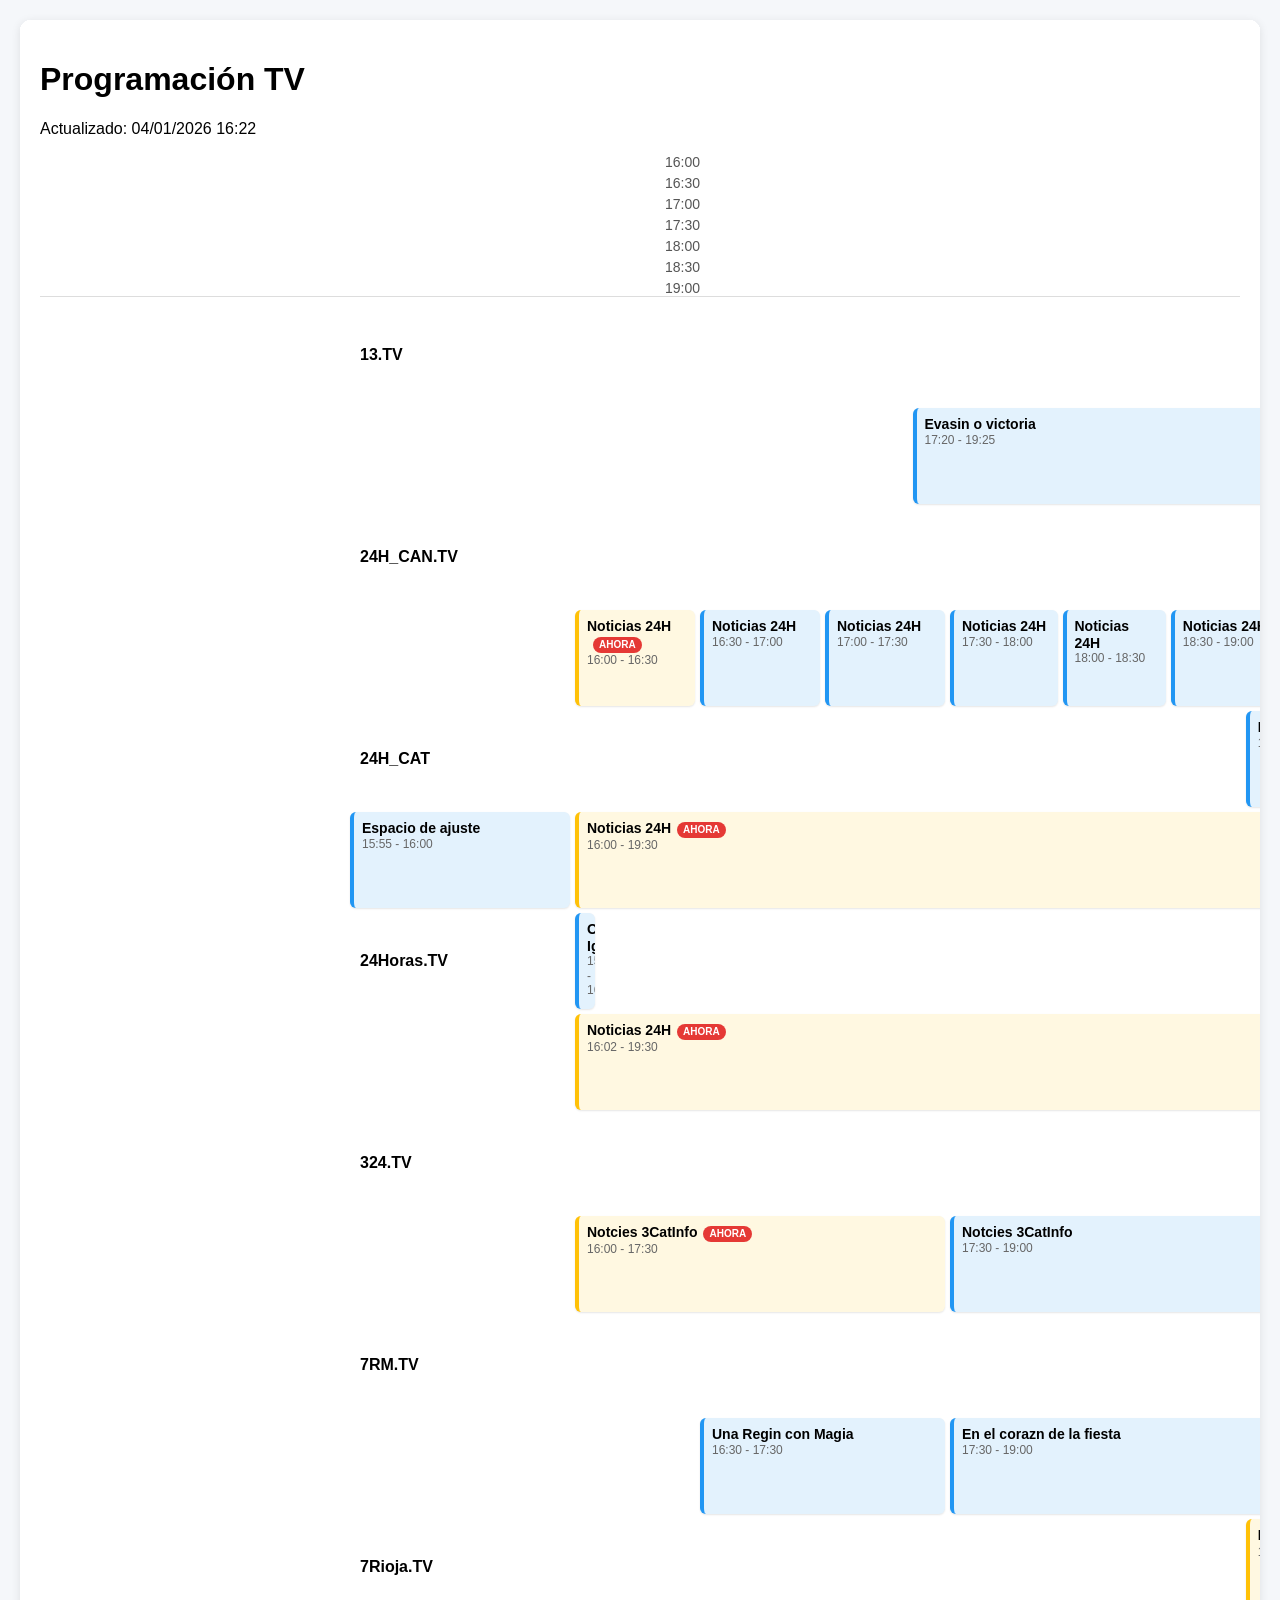
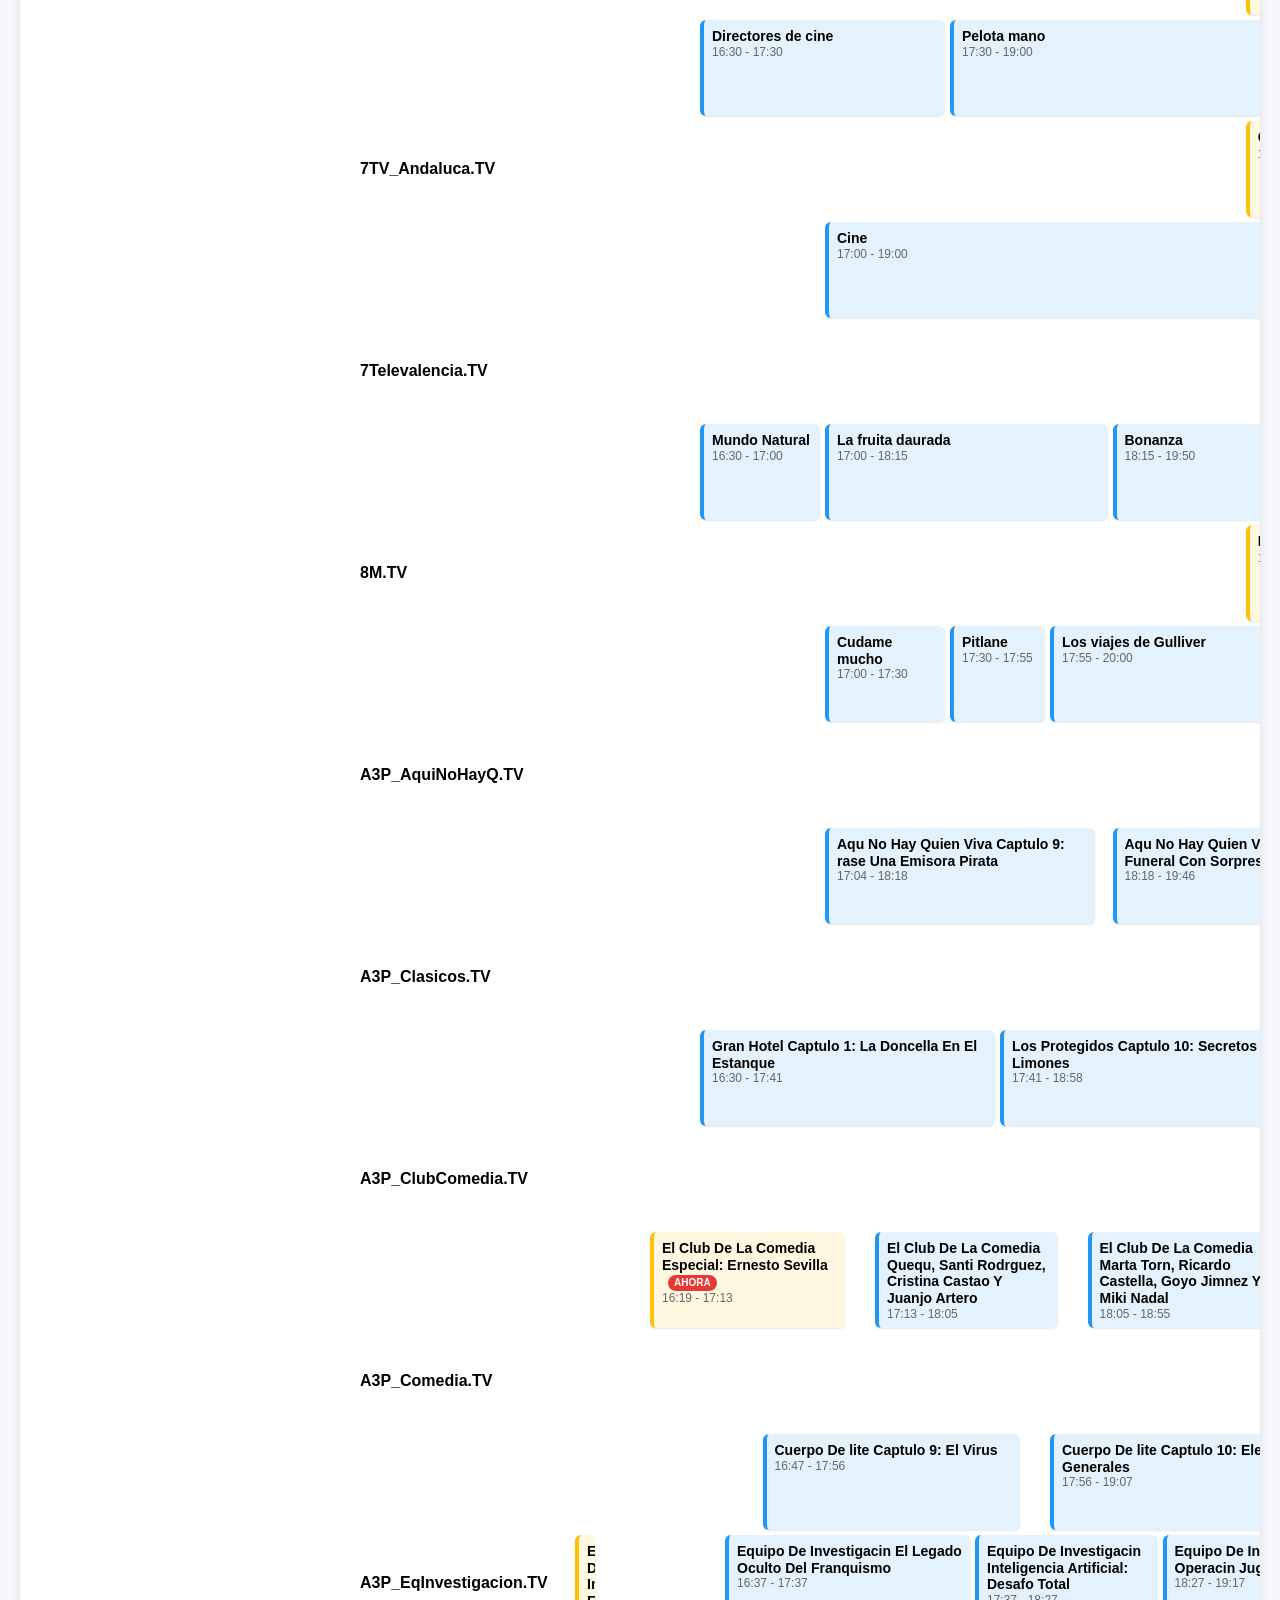
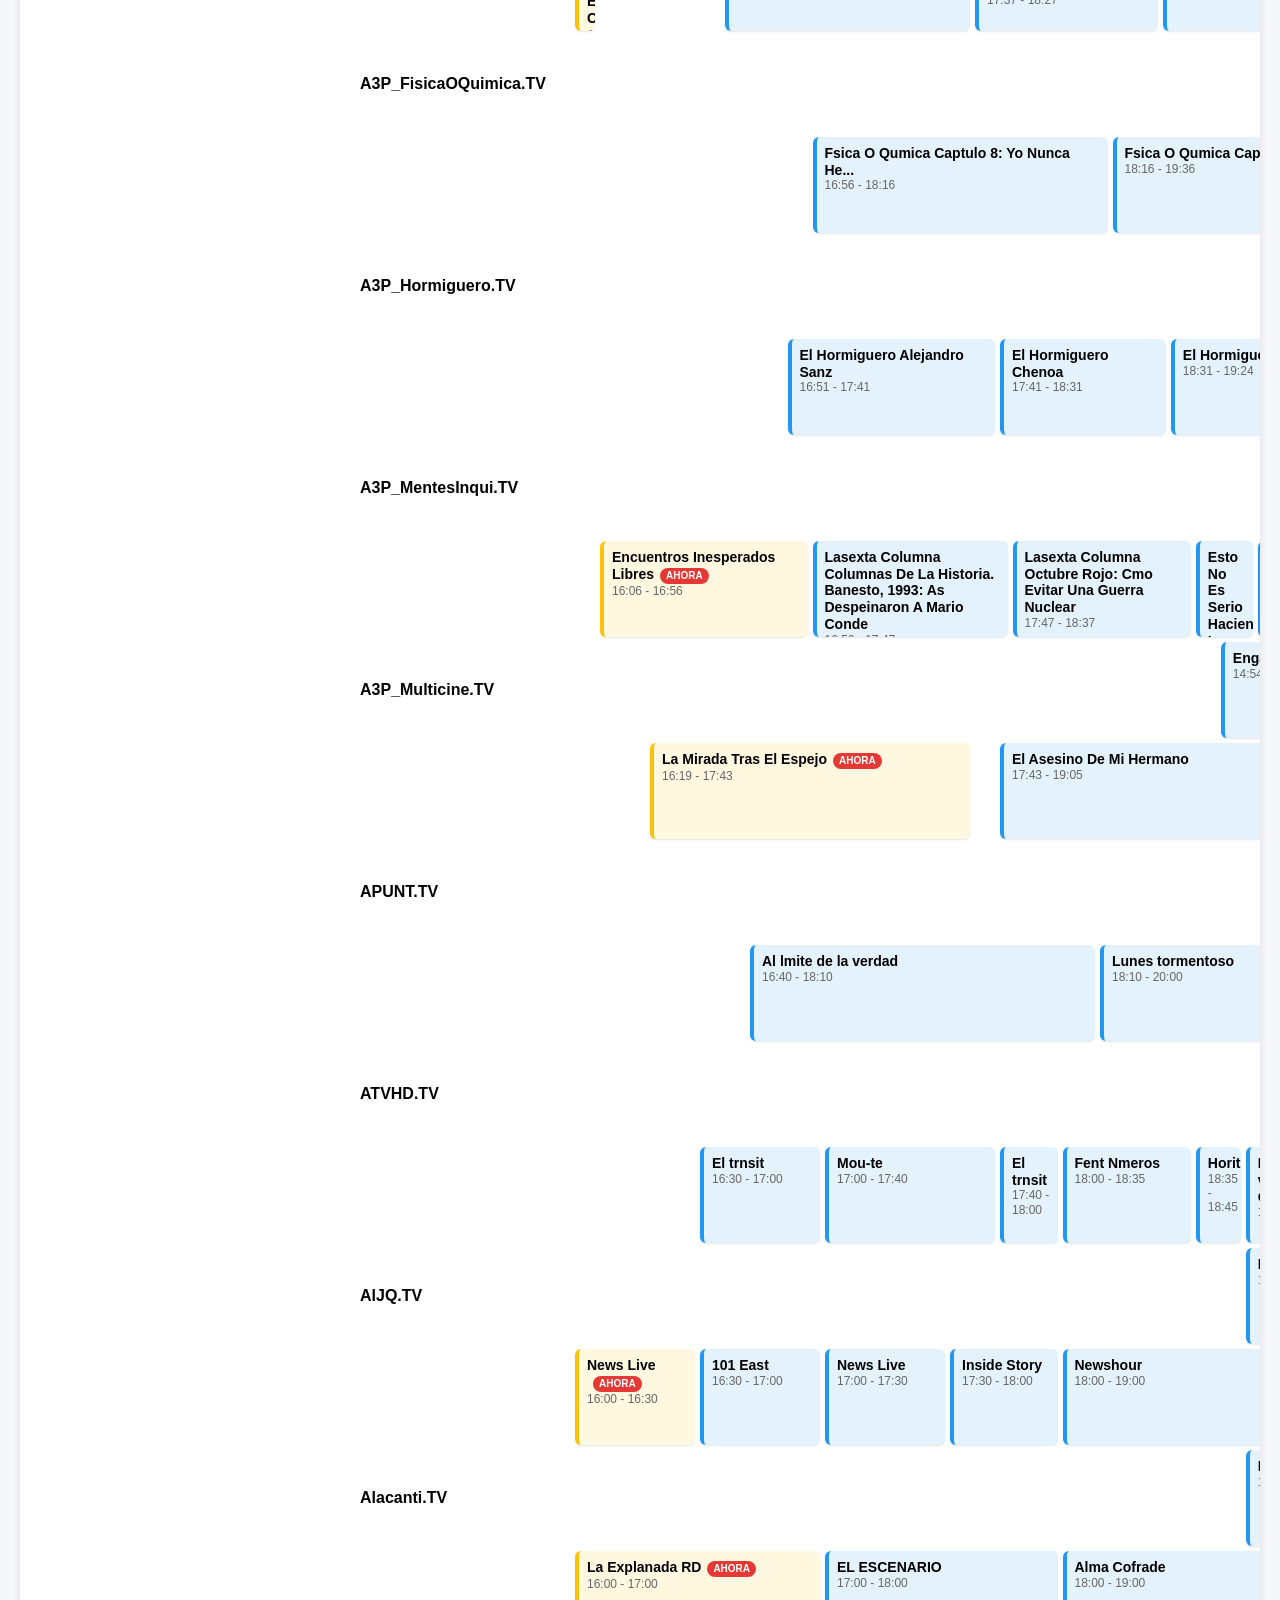
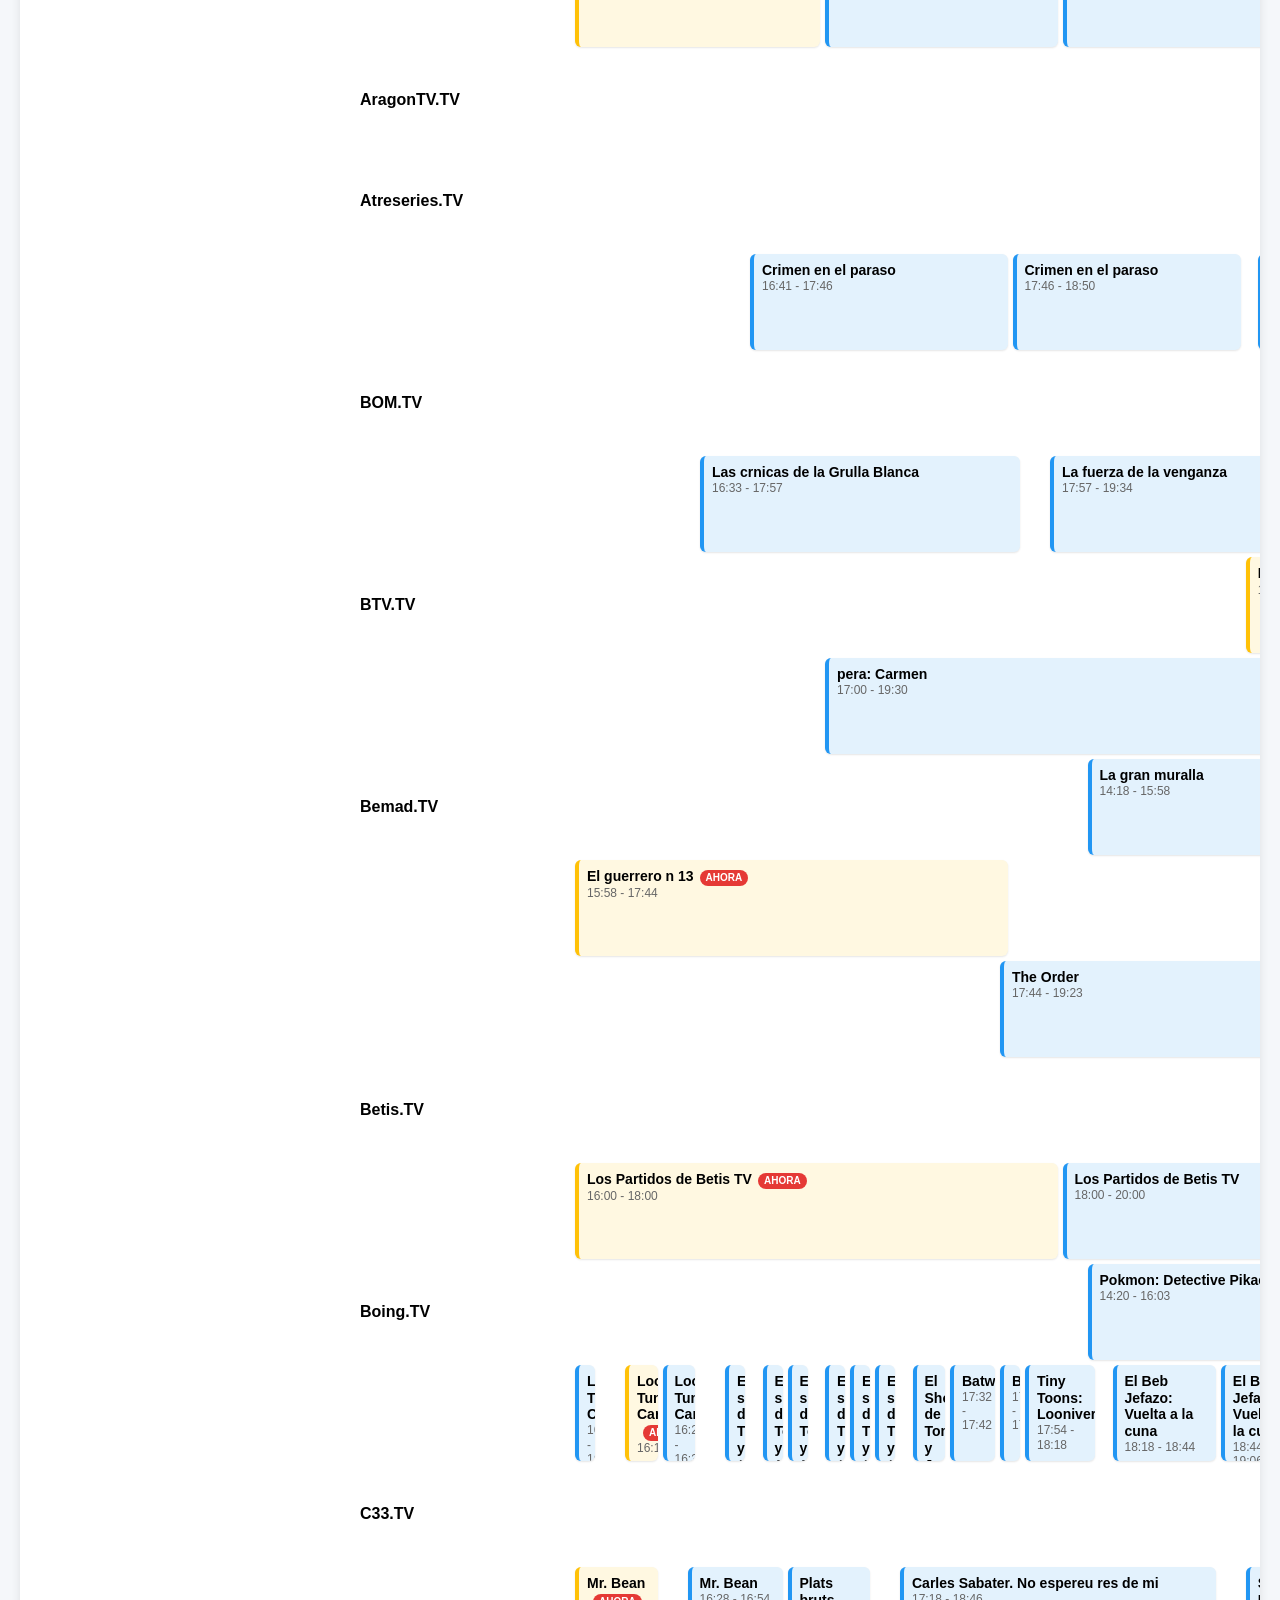
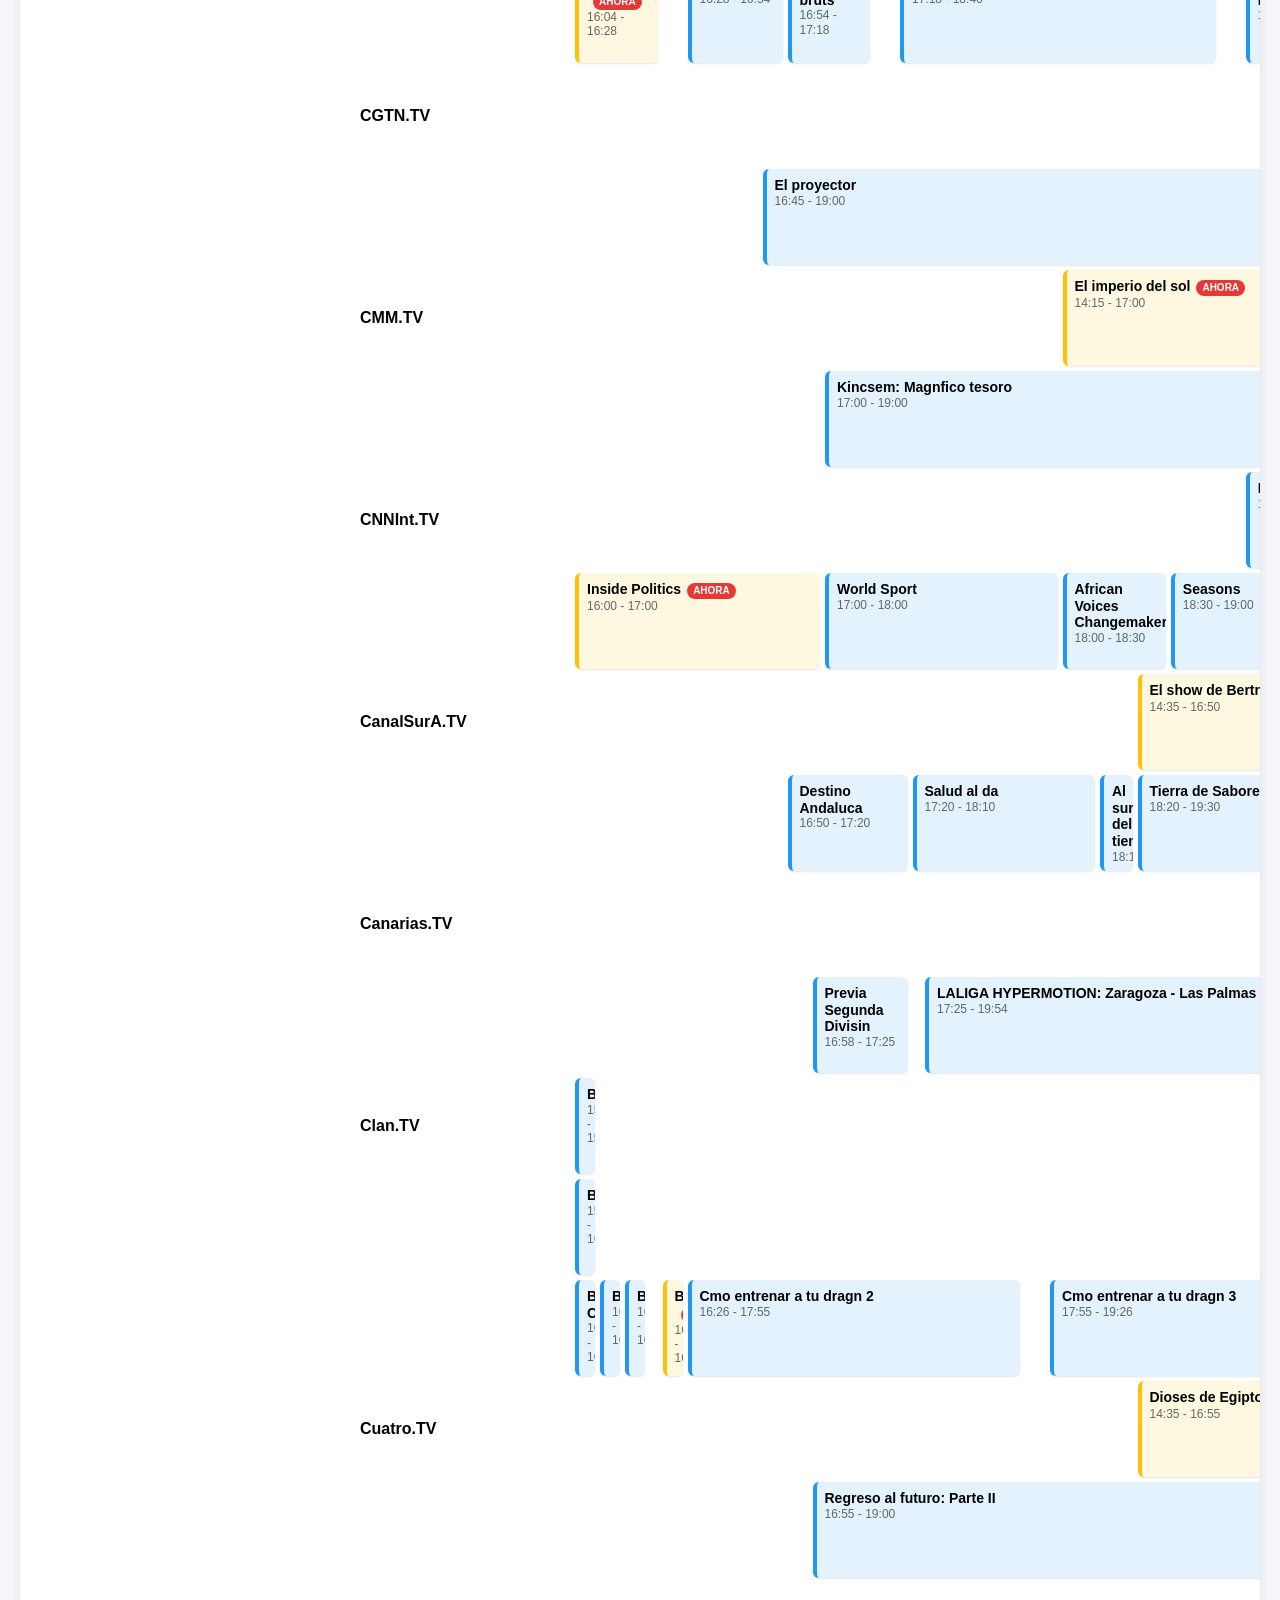
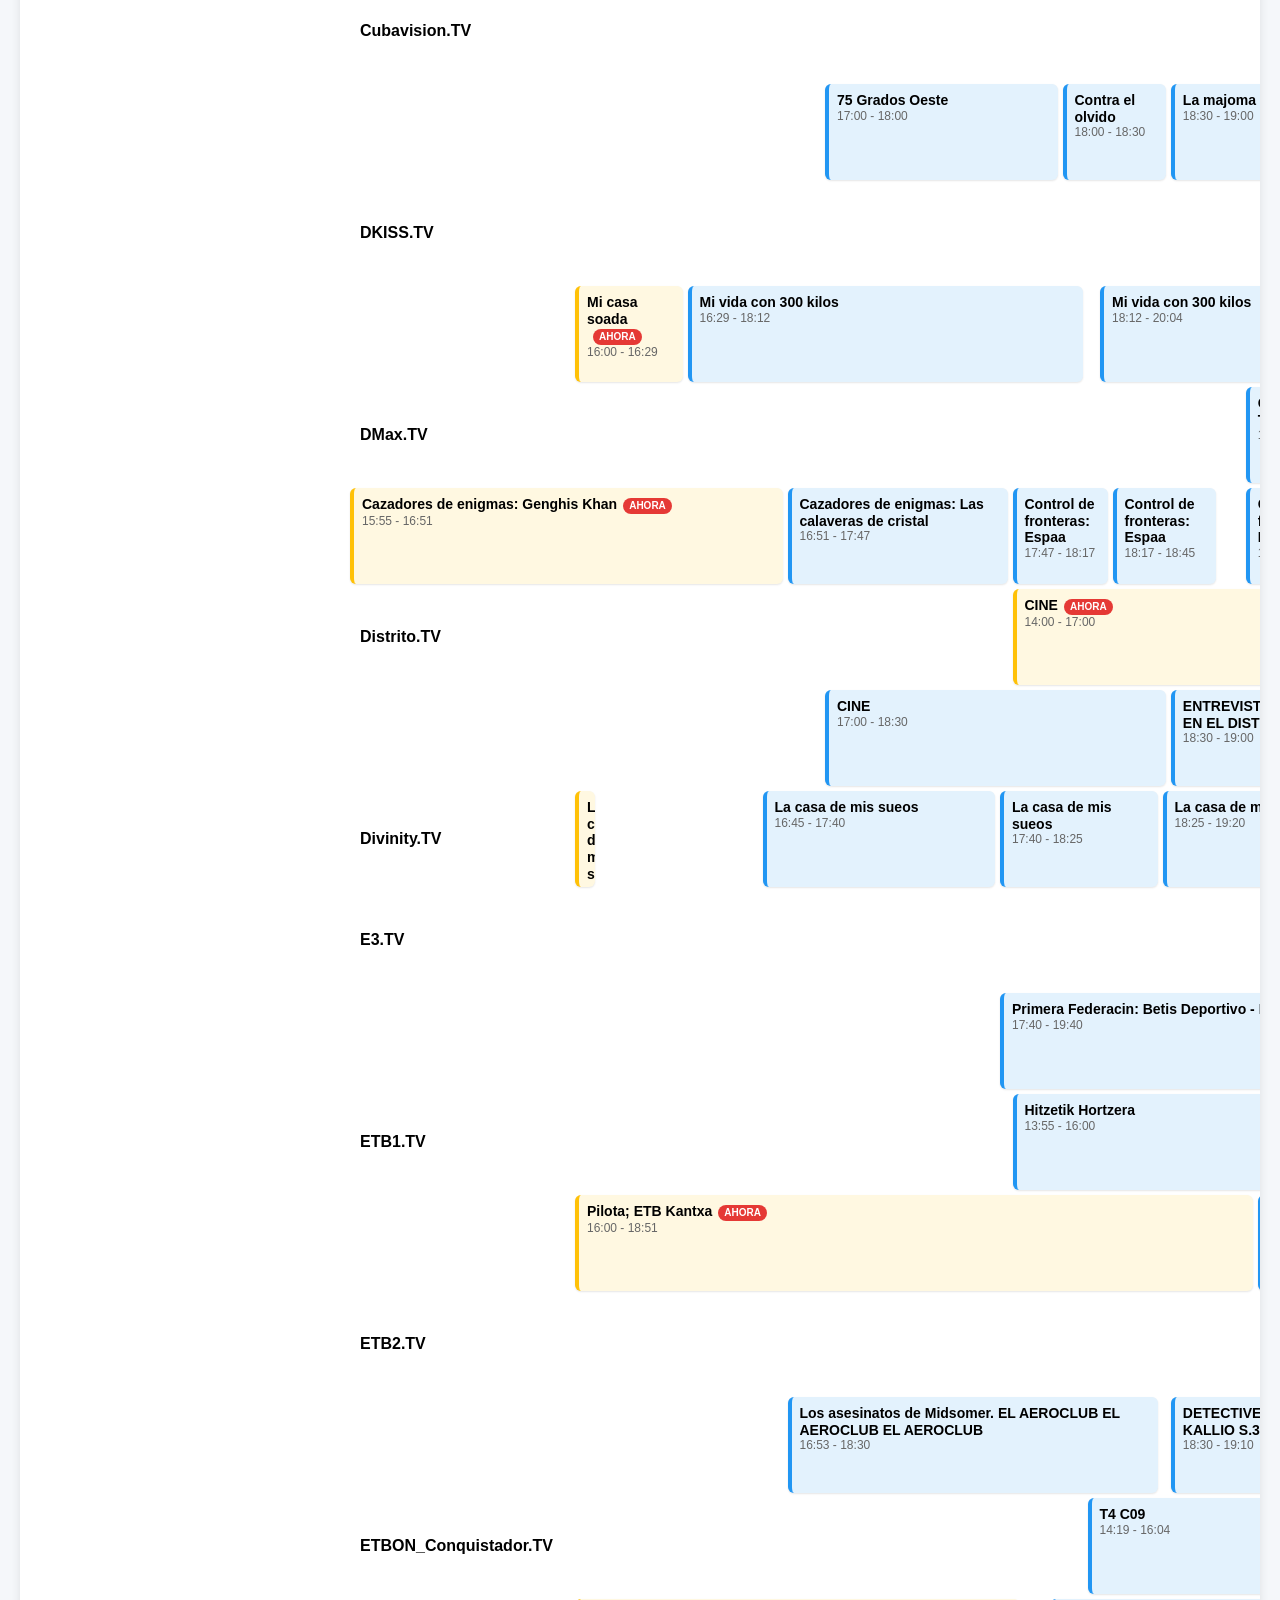
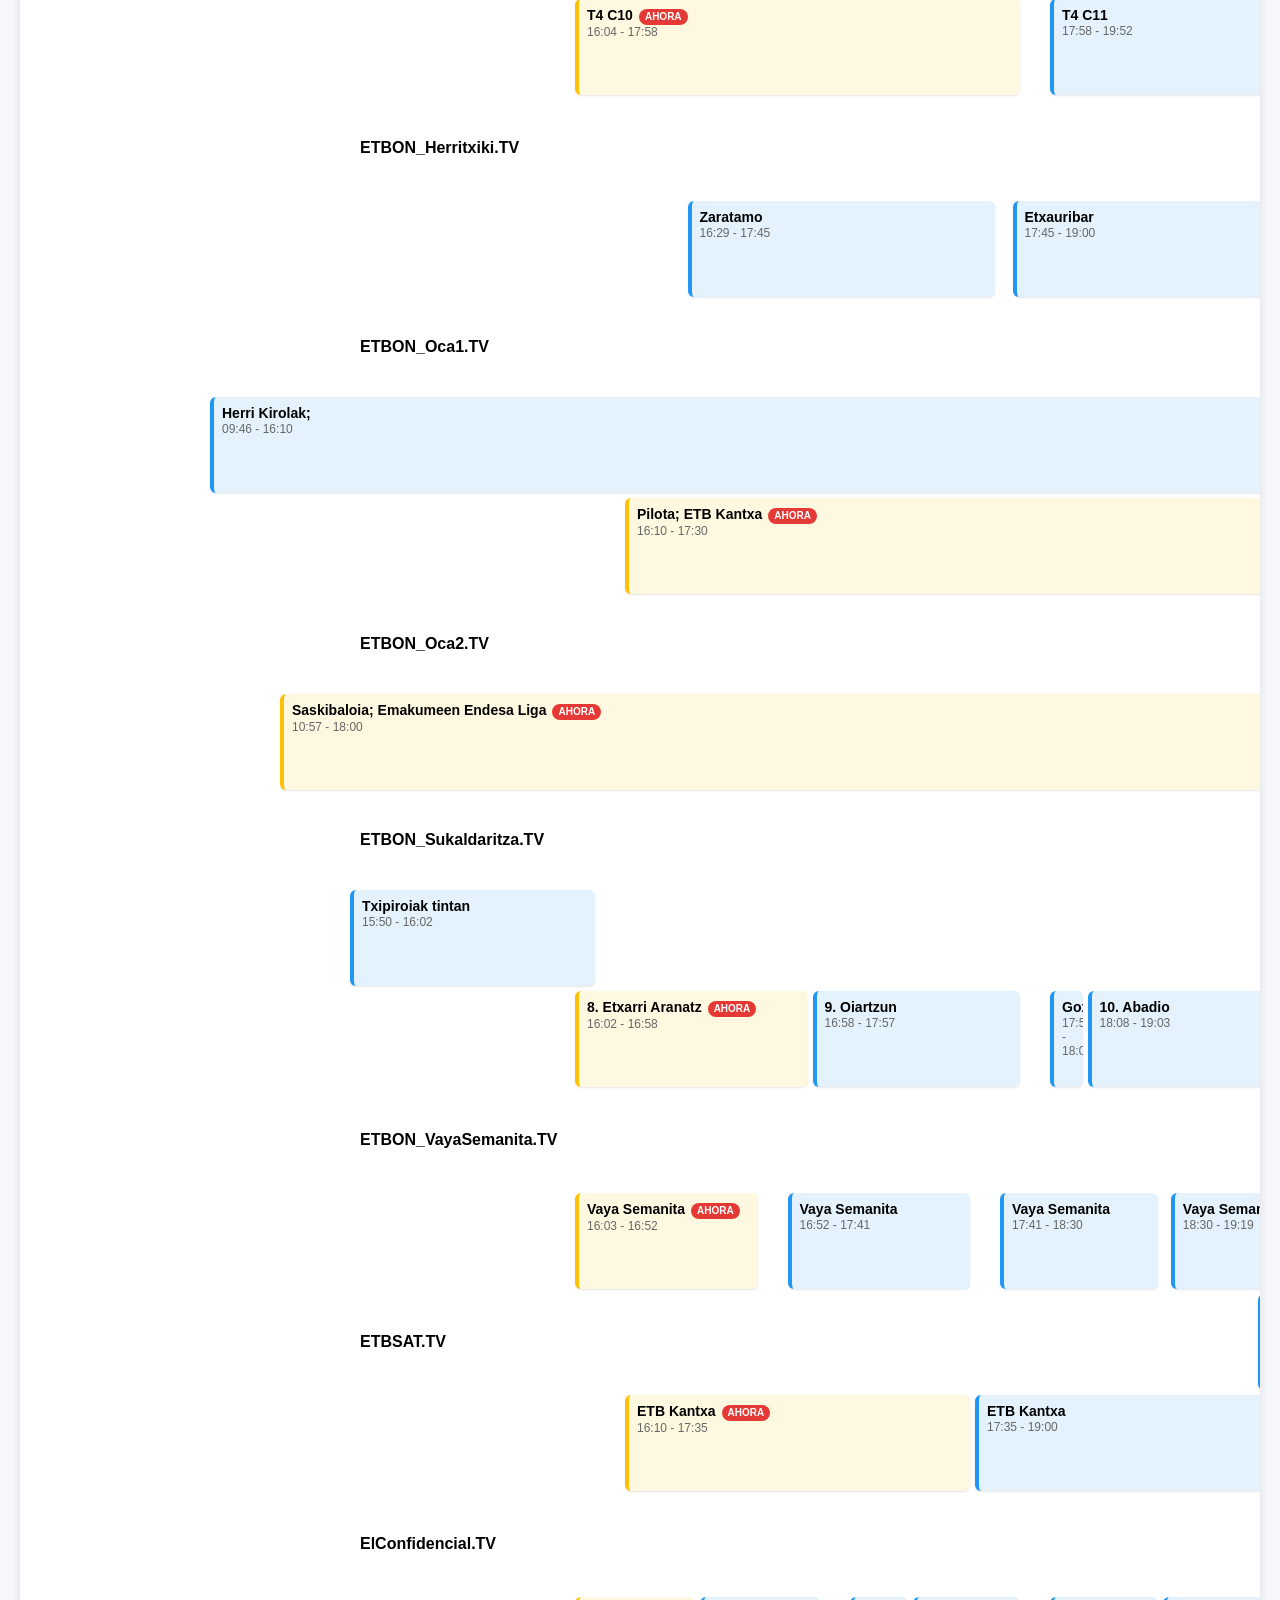
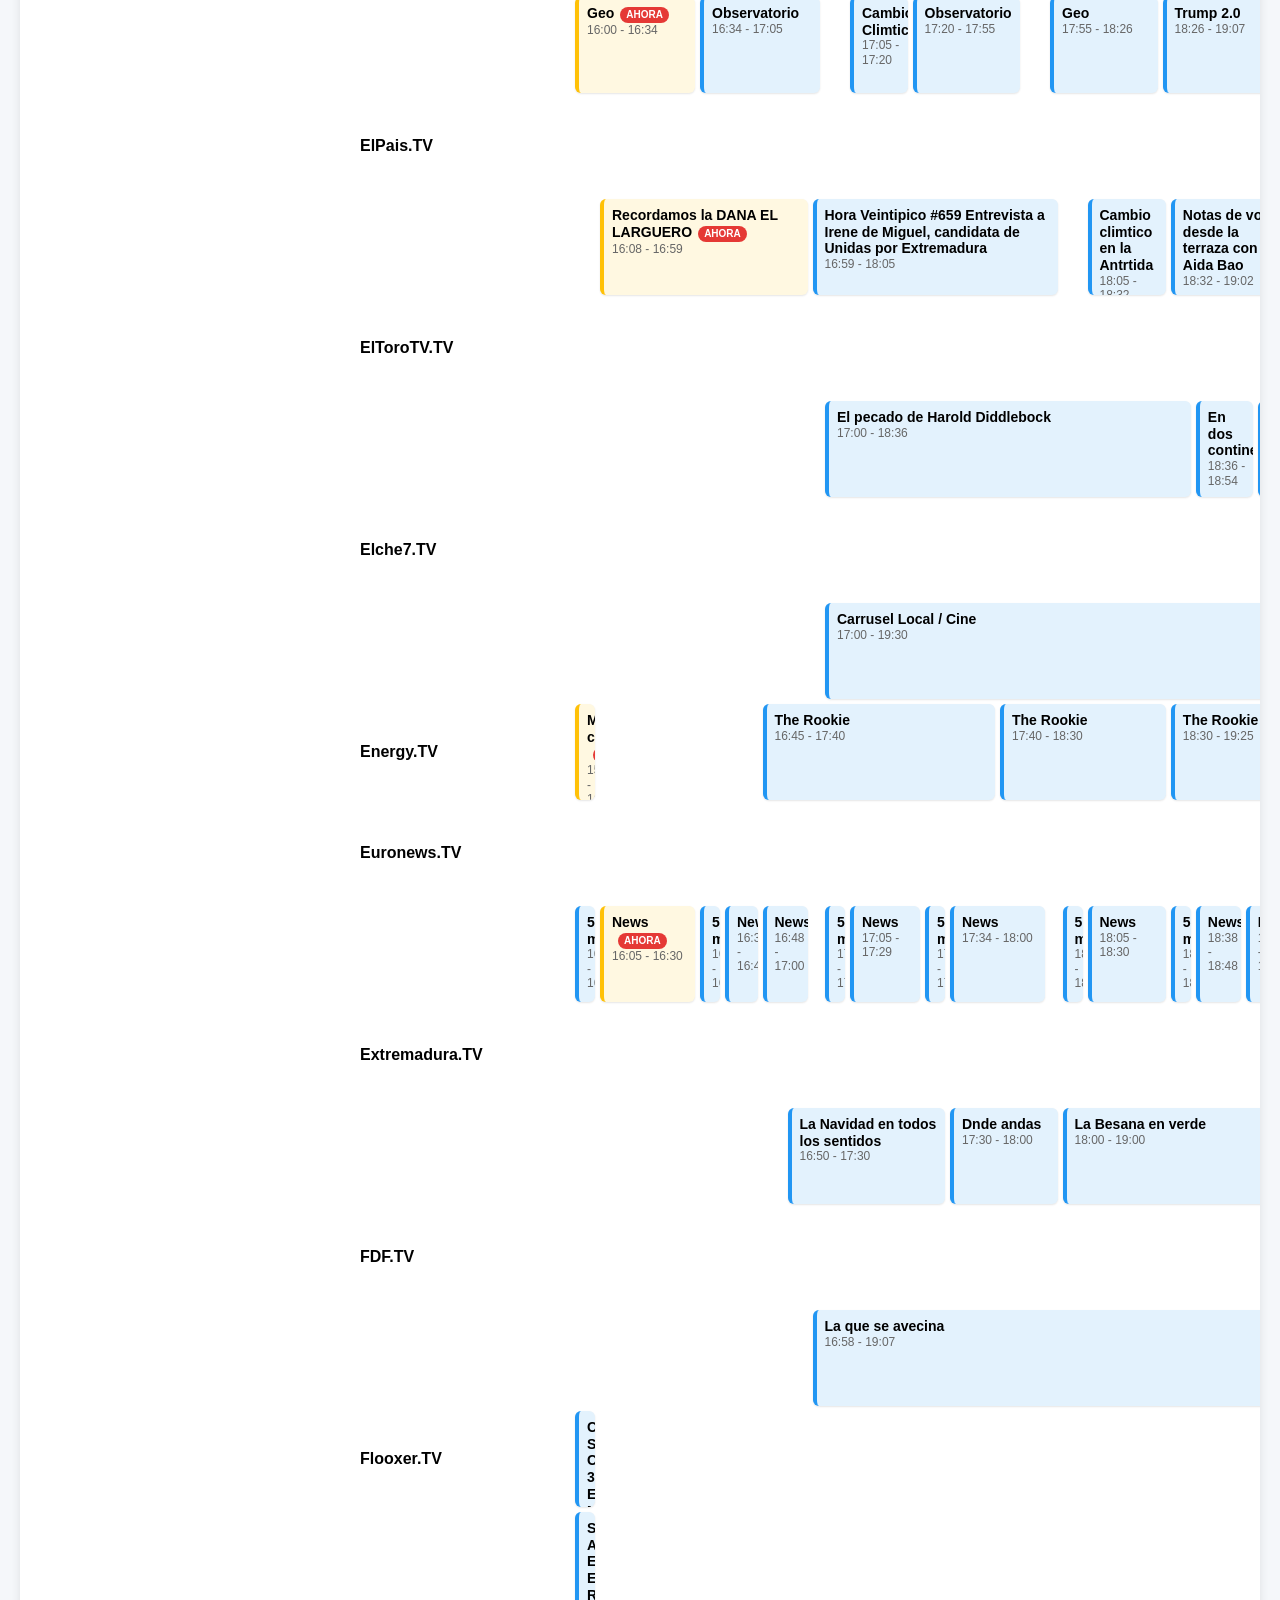
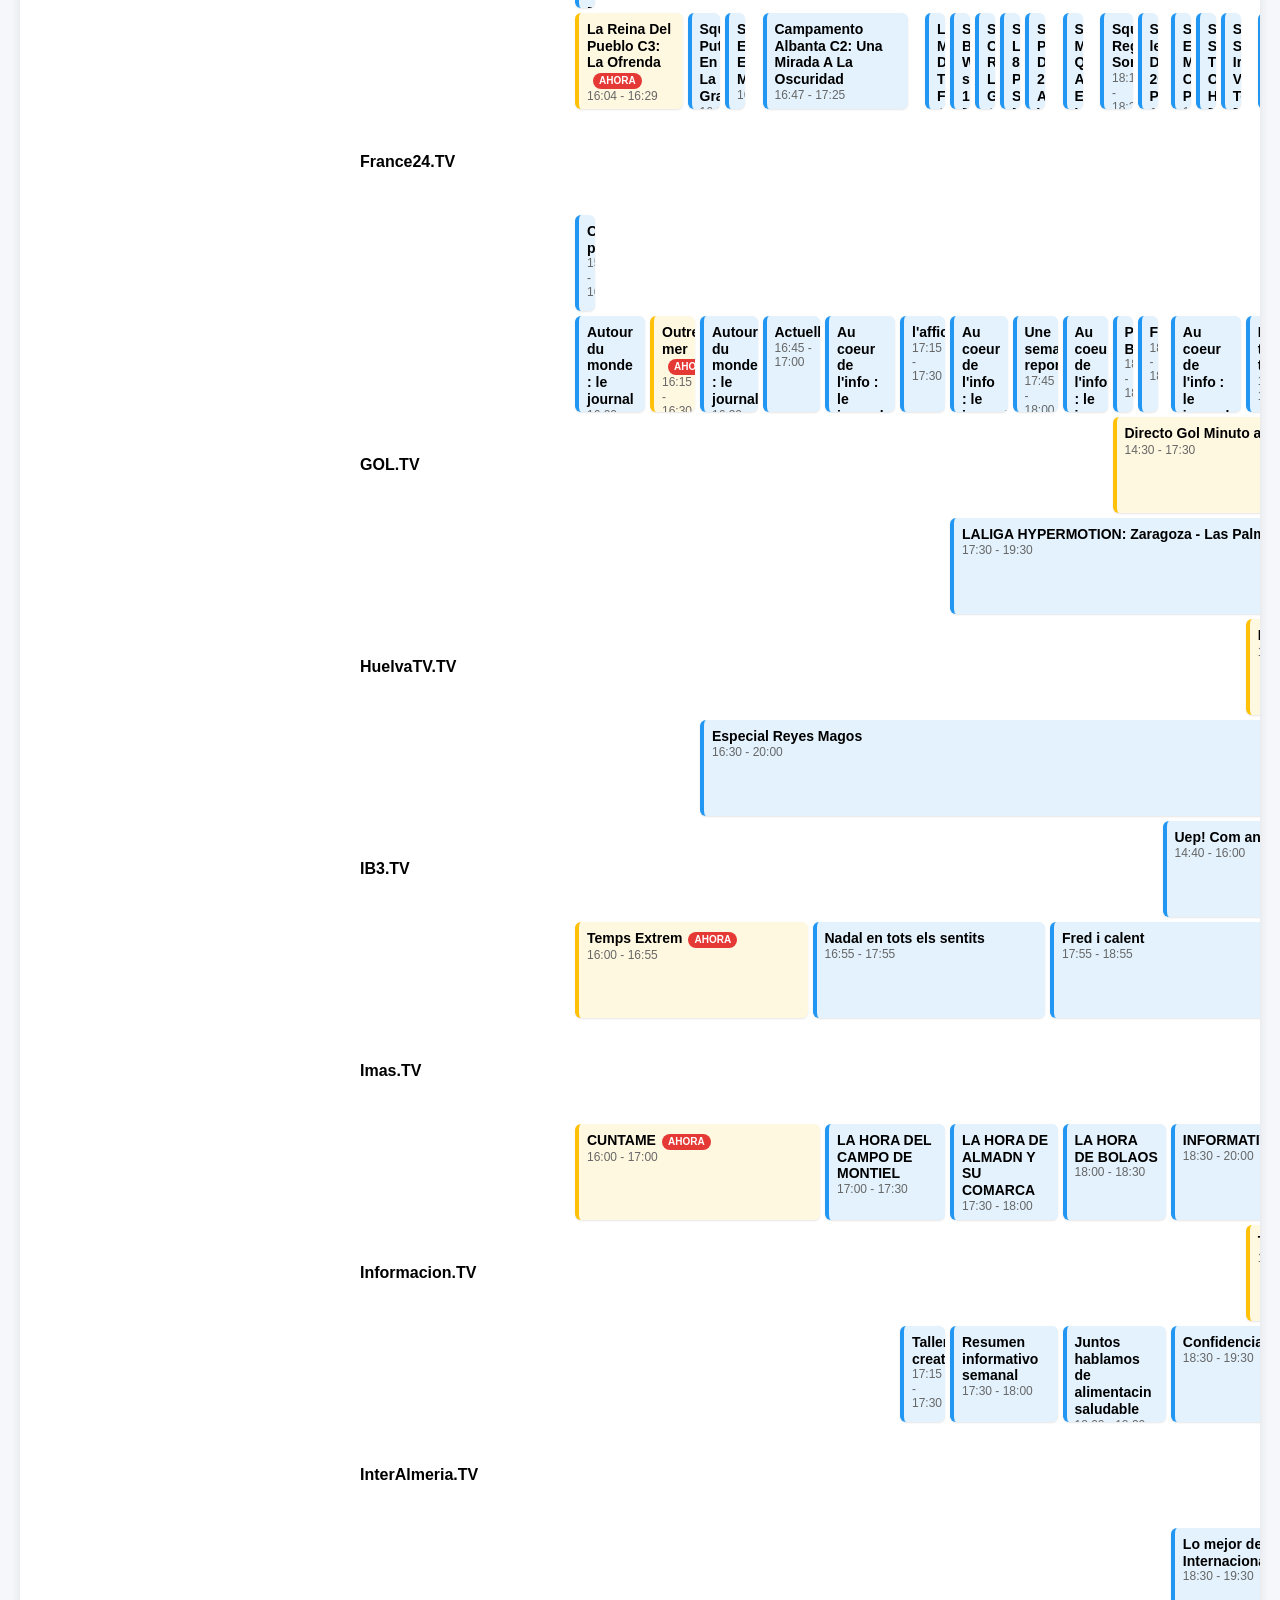
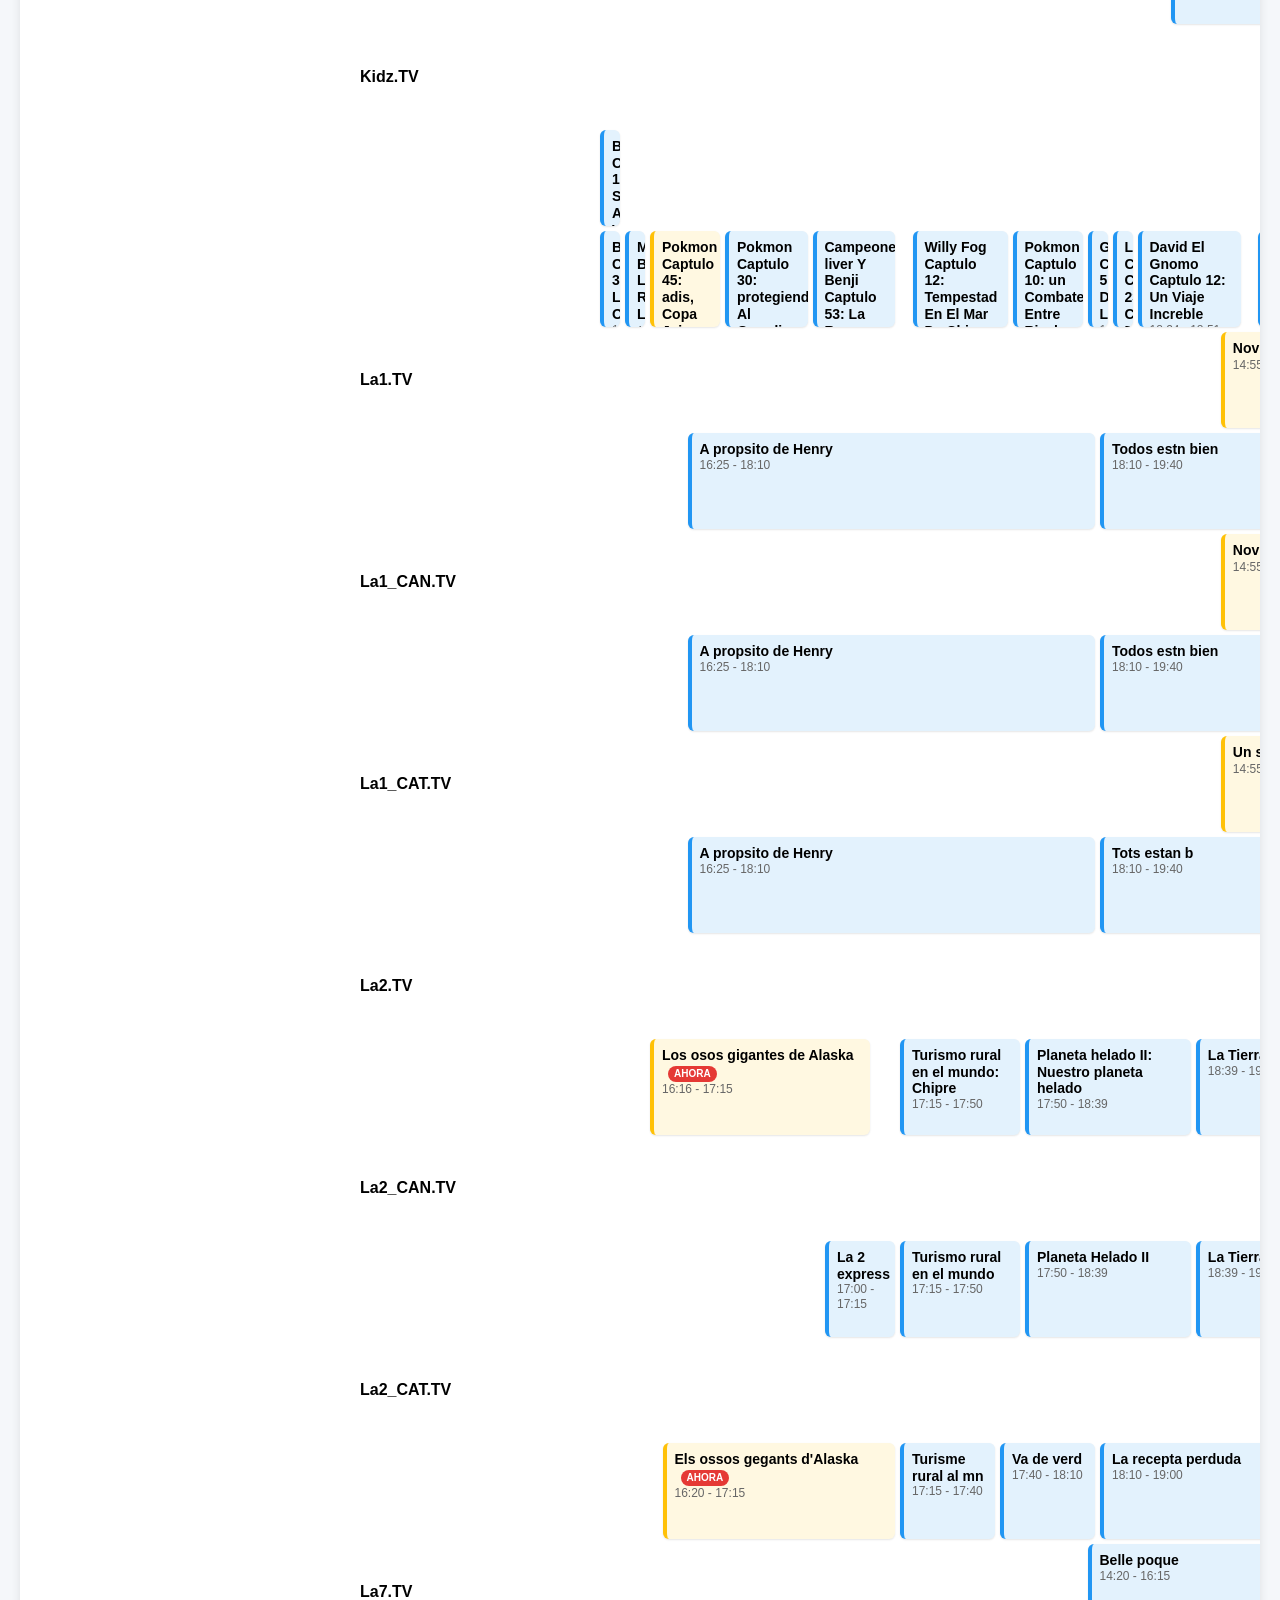
==== commit c868abe8: "Agregar archivos EPG y la programación generada" ====
--- a/programacion.html
+++ b/programacion.html
@@ -101,3751 +101,3576 @@
 <body>
     <div class="container">
         <h1>Programación TV</h1>
-        <p>Actualizado: 04/01/2026 15:20</p>
+        <p>Actualizado: 04/01/2026 16:22</p>
         <div class="header-row">
             <div class="time-placeholder"></div>
             <div class="timeline">
-                <div class="time-slot">15:00</div><div class="time-slot">15:30</div><div class="time-slot">16:00</div><div class="time-slot">16:30</div><div class="time-slot">17:00</div><div class="time-slot">17:30</div><div class="time-slot">18:00</div>
+                <div class="time-slot">16:00</div><div class="time-slot">16:30</div><div class="time-slot">17:00</div><div class="time-slot">17:30</div><div class="time-slot">18:00</div><div class="time-slot">18:30</div><div class="time-slot">19:00</div>
             </div>
         </div>
         <div class="grid-container">
             <div class="channel-name">13.TV</div>
-        <div class="program now" style="grid-column: -7 / span 15;">
-            <div class="program-title">El calzonazos<span class="now-badge">AHORA</span></div>
-            <div class="program-time">14:15 - 15:30</div>
-        </div>
-        
-        <div class="program " style="grid-column: 8 / span 22;">
-            <div class="program-title">Es peligroso casarse a los 60</div>
+        <div class="program now" style="grid-column: -4 / span 22;">
+            <div class="program-title">Es peligroso casarse a los 60<span class="now-badge">AHORA</span></div>
             <div class="program-time">15:30 - 17:20</div>
         </div>
         
-        <div class="program " style="grid-column: 30 / span 14;">
+        <div class="program " style="grid-column: 18 / span 25;">
             <div class="program-title">Evasin o victoria</div>
             <div class="program-time">17:20 - 19:25</div>
         </div>
         <div class="channel-name">24H_CAN.TV</div>
-        <div class="program now" style="grid-column: 0 / span 11;">
-            <div class="program-title">En primicia<span class="now-badge">AHORA</span></div>
-            <div class="program-time">14:50 - 15:45</div>
-        </div>
-        
-        <div class="program " style="grid-column: 11 / span 3;">
+        <div class="program " style="grid-column: -1 / span 3;">
             <div class="program-title">Objetivo Igualdad</div>
             <div class="program-time">15:45 - 16:00</div>
         </div>
         
+        <div class="program now" style="grid-column: 2 / span 6;">
+            <div class="program-title">Noticias 24H<span class="now-badge">AHORA</span></div>
+            <div class="program-time">16:00 - 16:30</div>
+        </div>
+        
+        <div class="program " style="grid-column: 8 / span 6;">
+            <div class="program-title">Noticias 24H</div>
+            <div class="program-time">16:30 - 17:00</div>
+        </div>
+        
         <div class="program " style="grid-column: 14 / span 6;">
             <div class="program-title">Noticias 24H</div>
-            <div class="program-time">16:00 - 16:30</div>
+            <div class="program-time">17:00 - 17:30</div>
         </div>
         
         <div class="program " style="grid-column: 20 / span 6;">
             <div class="program-title">Noticias 24H</div>
-            <div class="program-time">16:30 - 17:00</div>
+            <div class="program-time">17:30 - 18:00</div>
         </div>
         
         <div class="program " style="grid-column: 26 / span 6;">
             <div class="program-title">Noticias 24H</div>
-            <div class="program-time">17:00 - 17:30</div>
+            <div class="program-time">18:00 - 18:30</div>
         </div>
         
         <div class="program " style="grid-column: 32 / span 6;">
             <div class="program-title">Noticias 24H</div>
-            <div class="program-time">17:30 - 18:00</div>
-        </div>
-        
-        <div class="program " style="grid-column: 38 / span 6;">
+            <div class="program-time">18:30 - 19:00</div>
+        </div>
+        
+        <div class="program " style="grid-column: 38 / span 5;">
             <div class="program-title">Noticias 24H</div>
-            <div class="program-time">18:00 - 18:30</div>
+            <div class="program-time">19:00 - 19:29</div>
         </div>
         <div class="channel-name">24H_CAT</div>
-        <div class="program " style="grid-column: -10 / span 10;">
-            <div class="program-title">Telediario 1</div>
-            <div class="program-time">14:00 - 14:54</div>
+        <div class="program " style="grid-column: -10 / span 11;">
+            <div class="program-title">La matemtica del espejo</div>
+            <div class="program-time">14:59 - 15:55</div>
         </div>
         
         <div class="program " style="grid-column: 1 / span 1;">
-            <div class="program-title">Deportes 1</div>
-            <div class="program-time">14:54 - 14:59</div>
-        </div>
-        
-        <div class="program now" style="grid-column: 2 / span 11;">
-            <div class="program-title">La matemtica del espejo<span class="now-badge">AHORA</span></div>
-            <div class="program-time">14:59 - 15:55</div>
-        </div>
-        
-        <div class="program " style="grid-column: 13 / span 1;">
             <div class="program-title">Espacio de ajuste</div>
             <div class="program-time">15:55 - 16:00</div>
         </div>
         
-        <div class="program " style="grid-column: 14 / span 30;">
-            <div class="program-title">Noticias 24H</div>
+        <div class="program now" style="grid-column: 2 / span 42;">
+            <div class="program-title">Noticias 24H<span class="now-badge">AHORA</span></div>
             <div class="program-time">16:00 - 19:30</div>
         </div>
         <div class="channel-name">24Horas.TV</div>
-        <div class="program now" style="grid-column: 0 / span 11;">
-            <div class="program-title">La matemtica del espejo<span class="now-badge">AHORA</span></div>
-            <div class="program-time">14:50 - 15:47</div>
-        </div>
-        
-        <div class="program " style="grid-column: 11 / span 3;">
+        <div class="program " style="grid-column: 0 / span 3;">
             <div class="program-title">Objetivo Igualdad</div>
             <div class="program-time">15:47 - 16:02</div>
         </div>
         
-        <div class="program " style="grid-column: 14 / span 30;">
-            <div class="program-title">Noticias 24H</div>
+        <div class="program now" style="grid-column: 2 / span 41;">
+            <div class="program-title">Noticias 24H<span class="now-badge">AHORA</span></div>
             <div class="program-time">16:02 - 19:30</div>
         </div>
         <div class="channel-name">324.TV</div>
-        <div class="program now" style="grid-column: -3 / span 10;">
-            <div class="program-title">Telenotcies migdia cap de setmana<span class="now-badge">AHORA</span></div>
-            <div class="program-time">14:32 - 15:25</div>
-        </div>
-        
-        <div class="program " style="grid-column: 7 / span 1;">
-            <div class="program-title">Temps de neu</div>
-            <div class="program-time">15:25 - 15:30</div>
-        </div>
-        
-        <div class="program " style="grid-column: 8 / span 6;">
+        <div class="program " style="grid-column: -4 / span 6;">
             <div class="program-title">Notcies 3CatInfo</div>
             <div class="program-time">15:30 - 16:00</div>
         </div>
         
-        <div class="program " style="grid-column: 14 / span 18;">
-            <div class="program-title">Notcies 3CatInfo</div>
+        <div class="program now" style="grid-column: 2 / span 18;">
+            <div class="program-title">Notcies 3CatInfo<span class="now-badge">AHORA</span></div>
             <div class="program-time">16:00 - 17:30</div>
         </div>
         
-        <div class="program " style="grid-column: 32 / span 12;">
+        <div class="program " style="grid-column: 20 / span 18;">
             <div class="program-title">Notcies 3CatInfo</div>
             <div class="program-time">17:30 - 19:00</div>
         </div>
+        
+        <div class="program " style="grid-column: 38 / span 6;">
+            <div class="program-title">Notcies 3CatInfo</div>
+            <div class="program-time">19:00 - 20:00</div>
+        </div>
         <div class="channel-name">7RM.TV</div>
-        <div class="program now" style="grid-column: -16 / span 24;">
-            <div class="program-title">Ailoviu<span class="now-badge">AHORA</span></div>
-            <div class="program-time">13:30 - 15:30</div>
+        <div class="program now" style="grid-column: -4 / span 12;">
+            <div class="program-title">Yo recuerdo<span class="now-badge">AHORA</span></div>
+            <div class="program-time">15:30 - 16:30</div>
         </div>
         
         <div class="program " style="grid-column: 8 / span 12;">
-            <div class="program-title">Yo recuerdo</div>
-            <div class="program-time">15:30 - 16:30</div>
-        </div>
-        
-        <div class="program " style="grid-column: 20 / span 12;">
             <div class="program-title">Una Regin con Magia</div>
             <div class="program-time">16:30 - 17:30</div>
         </div>
         
-        <div class="program " style="grid-column: 32 / span 12;">
+        <div class="program " style="grid-column: 20 / span 18;">
             <div class="program-title">En el corazn de la fiesta</div>
             <div class="program-time">17:30 - 19:00</div>
         </div>
+        
+        <div class="program " style="grid-column: 38 / span 6;">
+            <div class="program-title">7Noticias Fin de semana</div>
+            <div class="program-time">19:00 - 19:30</div>
+        </div>
         <div class="channel-name">7Rioja.TV</div>
-        <div class="program " style="grid-column: -22 / span 24;">
-            <div class="program-title">Redifusin local</div>
-            <div class="program-time">13:00 - 15:00</div>
-        </div>
-        
-        <div class="program now" style="grid-column: 2 / span 18;">
+        <div class="program now" style="grid-column: -10 / span 18;">
             <div class="program-title">Boyne Falls<span class="now-badge">AHORA</span></div>
             <div class="program-time">15:00 - 16:30</div>
         </div>
         
-        <div class="program " style="grid-column: 20 / span 12;">
+        <div class="program " style="grid-column: 8 / span 12;">
             <div class="program-title">Directores de cine</div>
             <div class="program-time">16:30 - 17:30</div>
         </div>
         
-        <div class="program " style="grid-column: 32 / span 12;">
+        <div class="program " style="grid-column: 20 / span 18;">
             <div class="program-title">Pelota mano</div>
             <div class="program-time">17:30 - 19:00</div>
         </div>
+        
+        <div class="program " style="grid-column: 38 / span 6;">
+            <div class="program-title">7 Magazine</div>
+            <div class="program-time">19:00 - 20:30</div>
+        </div>
         <div class="channel-name">7TV_Andaluca.TV</div>
-        <div class="program " style="grid-column: -4 / span 6;">
-            <div class="program-title">Espacio Innovacin</div>
-            <div class="program-time">14:30 - 15:00</div>
-        </div>
-        
-        <div class="program now" style="grid-column: 2 / span 24;">
+        <div class="program now" style="grid-column: -10 / span 24;">
             <div class="program-title">Cine<span class="now-badge">AHORA</span></div>
             <div class="program-time">15:00 - 17:00</div>
         </div>
         
-        <div class="program " style="grid-column: 26 / span 18;">
+        <div class="program " style="grid-column: 14 / span 24;">
             <div class="program-title">Cine</div>
             <div class="program-time">17:00 - 19:00</div>
         </div>
+        
+        <div class="program " style="grid-column: 38 / span 6;">
+            <div class="program-title">Siete Economa</div>
+            <div class="program-time">19:00 - 19:30</div>
+        </div>
         <div class="channel-name">7Televalencia.TV</div>
-        <div class="program " style="grid-column: -3 / span 9;">
-            <div class="program-title">Bonanza</div>
-            <div class="program-time">14:35 - 15:20</div>
-        </div>
-        
-        <div class="program now" style="grid-column: 6 / span 14;">
+        <div class="program now" style="grid-column: -6 / span 14;">
             <div class="program-title">Bus Driver<span class="now-badge">AHORA</span></div>
             <div class="program-time">15:20 - 16:30</div>
         </div>
         
-        <div class="program " style="grid-column: 20 / span 6;">
+        <div class="program " style="grid-column: 8 / span 6;">
             <div class="program-title">Mundo Natural</div>
             <div class="program-time">16:30 - 17:00</div>
         </div>
         
-        <div class="program " style="grid-column: 26 / span 15;">
+        <div class="program " style="grid-column: 14 / span 15;">
             <div class="program-title">La fruita daurada</div>
             <div class="program-time">17:00 - 18:15</div>
         </div>
         
-        <div class="program " style="grid-column: 41 / span 3;">
+        <div class="program " style="grid-column: 29 / span 15;">
             <div class="program-title">Bonanza</div>
             <div class="program-time">18:15 - 19:50</div>
         </div>
         <div class="channel-name">8M.TV</div>
-        <div class="program " style="grid-column: -4 / span 6;">
-            <div class="program-title">Meridiano 0</div>
-            <div class="program-time">14:30 - 15:00</div>
-        </div>
-        
-        <div class="program now" style="grid-column: 2 / span 24;">
+        <div class="program now" style="grid-column: -10 / span 24;">
             <div class="program-title">Navidades blancas<span class="now-badge">AHORA</span></div>
             <div class="program-time">15:00 - 17:00</div>
         </div>
         
-        <div class="program " style="grid-column: 26 / span 6;">
+        <div class="program " style="grid-column: 14 / span 6;">
             <div class="program-title">Cudame mucho</div>
             <div class="program-time">17:00 - 17:30</div>
         </div>
         
-        <div class="program " style="grid-column: 32 / span 5;">
+        <div class="program " style="grid-column: 20 / span 5;">
             <div class="program-title">Pitlane</div>
             <div class="program-time">17:30 - 17:55</div>
         </div>
         
-        <div class="program " style="grid-column: 37 / span 7;">
+        <div class="program " style="grid-column: 25 / span 19;">
             <div class="program-title">Los viajes de Gulliver</div>
             <div class="program-time">17:55 - 20:00</div>
         </div>
         <div class="channel-name">A3P_AquiNoHayQ.TV</div>
-        <div class="program now" style="grid-column: -3 / span 14;">
-            <div class="program-title">Aqu No Hay Quien Viva Captulo 7: rase Un Escndalo<span class="now-badge">AHORA</span></div>
-            <div class="program-time">14:32 - 15:45</div>
-        </div>
-        
-        <div class="program " style="grid-column: 11 / span 15;">
-            <div class="program-title">Aqu No Hay Quien Viva Captulo 8: rase Un Descubrimiento Macabro</div>
+        <div class="program now" style="grid-column: -1 / span 15;">
+            <div class="program-title">Aqu No Hay Quien Viva Captulo 8: rase Un Descubrimiento Macabro<span class="now-badge">AHORA</span></div>
             <div class="program-time">15:45 - 17:04</div>
         </div>
         
-        <div class="program " style="grid-column: 26 / span 14;">
+        <div class="program " style="grid-column: 14 / span 14;">
             <div class="program-title">Aqu No Hay Quien Viva Captulo 9: rase Una Emisora Pirata</div>
             <div class="program-time">17:04 - 18:18</div>
         </div>
         
-        <div class="program " style="grid-column: 41 / span 3;">
+        <div class="program " style="grid-column: 29 / span 15;">
             <div class="program-title">Aqu No Hay Quien Viva Captulo 10: rase Un Funeral Con Sorpresa</div>
             <div class="program-time">18:18 - 19:46</div>
         </div>
         <div class="channel-name">A3P_Clasicos.TV</div>
-        <div class="program " style="grid-column: -10 / span 14;">
-            <div class="program-title">Velvet Captulo 3: Das De Gloria</div>
-            <div class="program-time">13:59 - 15:12</div>
-        </div>
-        
-        <div class="program now" style="grid-column: 4 / span 15;">
+        <div class="program now" style="grid-column: -7 / span 15;">
             <div class="program-title">Gran Hotel Captulo 5: Luna De Sangre<span class="now-badge">AHORA</span></div>
             <div class="program-time">15:12 - 16:30</div>
         </div>
         
-        <div class="program " style="grid-column: 20 / span 14;">
+        <div class="program " style="grid-column: 8 / span 14;">
             <div class="program-title">Gran Hotel Captulo 1: La Doncella En El Estanque</div>
             <div class="program-time">16:30 - 17:41</div>
         </div>
         
-        <div class="program " style="grid-column: 34 / span 10;">
+        <div class="program " style="grid-column: 22 / span 15;">
             <div class="program-title">Los Protegidos Captulo 10: Secretos Y Limones</div>
             <div class="program-time">17:41 - 18:58</div>
         </div>
+        
+        <div class="program " style="grid-column: 37 / span 7;">
+            <div class="program-title">Gran Hotel Captulo 5: El Juego De Las Apariencias</div>
+            <div class="program-time">18:58 - 20:21</div>
+        </div>
         <div class="channel-name">A3P_ClubComedia.TV</div>
-        <div class="program " style="grid-column: -12 / span 15;">
-            <div class="program-title">El Club De La Comedia Dani Mateo, Dani Rovira, Manel Fuentes, Txabi Franquesa Y Paula Prendes</div>
-            <div class="program-time">13:50 - 15:08</div>
-        </div>
-        
-        <div class="program now" style="grid-column: 3 / span 14;">
-            <div class="program-title">El Club De La Comedia Cristina Castao, Dani Martnez, Joaqun Reyes, Txabi Franquesa Y Falete<span class="now-badge">AHORA</span></div>
+        <div class="program " style="grid-column: -8 / span 14;">
+            <div class="program-title">El Club De La Comedia Cristina Castao, Dani Martnez, Joaqun Reyes, Txabi Franquesa Y Falete</div>
             <div class="program-time">15:08 - 16:19</div>
         </div>
         
-        <div class="program " style="grid-column: 17 / span 10;">
-            <div class="program-title">El Club De La Comedia Especial: Ernesto Sevilla</div>
+        <div class="program now" style="grid-column: 5 / span 10;">
+            <div class="program-title">El Club De La Comedia Especial: Ernesto Sevilla<span class="now-badge">AHORA</span></div>
             <div class="program-time">16:19 - 17:13</div>
         </div>
         
-        <div class="program " style="grid-column: 28 / span 10;">
+        <div class="program " style="grid-column: 16 / span 10;">
             <div class="program-title">El Club De La Comedia Quequ, Santi Rodrguez, Cristina Castao Y Juanjo Artero</div>
             <div class="program-time">17:13 - 18:05</div>
         </div>
         
-        <div class="program " style="grid-column: 39 / span 5;">
+        <div class="program " style="grid-column: 27 / span 10;">
             <div class="program-title">El Club De La Comedia Marta Torn, Ricardo Castella, Goyo Jimnez Y Miki Nadal</div>
             <div class="program-time">18:05 - 18:55</div>
         </div>
+        
+        <div class="program " style="grid-column: 37 / span 7;">
+            <div class="program-title">El Club De La Comedia Eva Hache, Patricia Conde, Buenafuente Y Wyoming</div>
+            <div class="program-time">18:55 - 20:44</div>
+        </div>
         <div class="channel-name">A3P_Comedia.TV</div>
-        <div class="program now" style="grid-column: -5 / span 14;">
-            <div class="program-title">Cuerpo De lite Captulo 7: La Donacin<span class="now-badge">AHORA</span></div>
-            <div class="program-time">14:25 - 15:38</div>
-        </div>
-        
-        <div class="program " style="grid-column: 9 / span 13;">
-            <div class="program-title">Cuerpo De lite Captulo 8: El Cloacabs</div>
+        <div class="program now" style="grid-column: -2 / span 13;">
+            <div class="program-title">Cuerpo De lite Captulo 8: El Cloacabs<span class="now-badge">AHORA</span></div>
             <div class="program-time">15:38 - 16:47</div>
         </div>
         
-        <div class="program " style="grid-column: 23 / span 13;">
+        <div class="program " style="grid-column: 11 / span 13;">
             <div class="program-title">Cuerpo De lite Captulo 9: El Virus</div>
             <div class="program-time">16:47 - 17:56</div>
         </div>
         
-        <div class="program " style="grid-column: 37 / span 7;">
+        <div class="program " style="grid-column: 25 / span 14;">
             <div class="program-title">Cuerpo De lite Captulo 10: Elecciones Generales</div>
             <div class="program-time">17:56 - 19:07</div>
         </div>
+        
+        <div class="program " style="grid-column: 39 / span 5;">
+            <div class="program-title">Cuerpo De lite Captulo 11: Venezuela</div>
+            <div class="program-time">19:07 - 20:20</div>
+        </div>
         <div class="channel-name">A3P_EqInvestigacion.TV</div>
-        <div class="program " style="grid-column: -27 / span 29;">
-            <div class="program-title">Equipo De Investigacin Especial Directo Desde La Palma</div>
-            <div class="program-time">12:34 - 15:01</div>
-        </div>
-        
-        <div class="program now" style="grid-column: 2 / span 9;">
-            <div class="program-title">Equipo De Investigacin El Precio De Los Alimentos<span class="now-badge">AHORA</span></div>
-            <div class="program-time">15:01 - 15:47</div>
-        </div>
-        
-        <div class="program " style="grid-column: 11 / span 10;">
-            <div class="program-title">Equipo De Investigacin El Cura: Operacin Pjaro Espino</div>
+        <div class="program now" style="grid-column: 0 / span 10;">
+            <div class="program-title">Equipo De Investigacin El Cura: Operacin Pjaro Espino<span class="now-badge">AHORA</span></div>
             <div class="program-time">15:47 - 16:37</div>
         </div>
         
-        <div class="program " style="grid-column: 21 / span 12;">
+        <div class="program " style="grid-column: 9 / span 12;">
             <div class="program-title">Equipo De Investigacin El Legado Oculto Del Franquismo</div>
             <div class="program-time">16:37 - 17:37</div>
         </div>
         
-        <div class="program " style="grid-column: 33 / span 10;">
+        <div class="program " style="grid-column: 21 / span 10;">
             <div class="program-title">Equipo De Investigacin Inteligencia Artificial: Desafo Total</div>
             <div class="program-time">17:37 - 18:27</div>
         </div>
+        
+        <div class="program " style="grid-column: 31 / span 10;">
+            <div class="program-title">Equipo De Investigacin Operacin Juguete</div>
+            <div class="program-time">18:27 - 19:17</div>
+        </div>
+        
+        <div class="program " style="grid-column: 41 / span 3;">
+            <div class="program-title">Equipo De Investigacin El Impostor De Las Mil Caras</div>
+            <div class="program-time">19:17 - 20:10</div>
+        </div>
         <div class="channel-name">A3P_FisicaOQuimica.TV</div>
-        <div class="program now" style="grid-column: -7 / span 16;">
-            <div class="program-title">Fsica O Qumica Captulo 6: Yo Te Atraigo, T Me Atraes<span class="now-badge">AHORA</span></div>
-            <div class="program-time">14:15 - 15:35</div>
-        </div>
-        
-        <div class="program " style="grid-column: 9 / span 16;">
-            <div class="program-title">Fsica O Qumica Captulo 7: Lo Que No Me Atrevo A Decirte</div>
+        <div class="program now" style="grid-column: -3 / span 16;">
+            <div class="program-title">Fsica O Qumica Captulo 7: Lo Que No Me Atrevo A Decirte<span class="now-badge">AHORA</span></div>
             <div class="program-time">15:35 - 16:56</div>
         </div>
         
-        <div class="program " style="grid-column: 25 / span 16;">
+        <div class="program " style="grid-column: 13 / span 16;">
             <div class="program-title">Fsica O Qumica Captulo 8: Yo Nunca He...</div>
             <div class="program-time">16:56 - 18:16</div>
         </div>
         
-        <div class="program " style="grid-column: 41 / span 3;">
+        <div class="program " style="grid-column: 29 / span 15;">
             <div class="program-title">Fsica O Qumica Captulo 9: Superacin</div>
             <div class="program-time">18:16 - 19:36</div>
         </div>
         <div class="channel-name">A3P_Hormiguero.TV</div>
-        <div class="program now" style="grid-column: -1 / span 10;">
-            <div class="program-title">El Hormiguero Freddie Highmore<span class="now-badge">AHORA</span></div>
-            <div class="program-time">14:44 - 15:36</div>
-        </div>
-        
-        <div class="program " style="grid-column: 9 / span 15;">
-            <div class="program-title">El Hormiguero Antonio Banderas Y Marta Ribera</div>
+        <div class="program now" style="grid-column: -2 / span 15;">
+            <div class="program-title">El Hormiguero Antonio Banderas Y Marta Ribera<span class="now-badge">AHORA</span></div>
             <div class="program-time">15:36 - 16:51</div>
         </div>
         
-        <div class="program " style="grid-column: 24 / span 10;">
+        <div class="program " style="grid-column: 12 / span 10;">
             <div class="program-title">El Hormiguero Alejandro Sanz</div>
             <div class="program-time">16:51 - 17:41</div>
         </div>
         
-        <div class="program " style="grid-column: 34 / span 10;">
+        <div class="program " style="grid-column: 22 / span 10;">
             <div class="program-title">El Hormiguero Chenoa</div>
             <div class="program-time">17:41 - 18:31</div>
         </div>
+        
+        <div class="program " style="grid-column: 32 / span 10;">
+            <div class="program-title">El Hormiguero Quevedo</div>
+            <div class="program-time">18:31 - 19:24</div>
+        </div>
         <div class="channel-name">A3P_MentesInqui.TV</div>
-        <div class="program " style="grid-column: -7 / span 12;">
-            <div class="program-title">Encarcelados Brasil (ii)</div>
-            <div class="program-time">14:13 - 15:13</div>
-        </div>
-        
-        <div class="program now" style="grid-column: 4 / span 10;">
-            <div class="program-title">Lo De vole Ignatius Farray<span class="now-badge">AHORA</span></div>
+        <div class="program " style="grid-column: -7 / span 10;">
+            <div class="program-title">Lo De vole Ignatius Farray</div>
             <div class="program-time">15:13 - 16:06</div>
         </div>
         
-        <div class="program " style="grid-column: 15 / span 10;">
-            <div class="program-title">Encuentros Inesperados Libres</div>
+        <div class="program now" style="grid-column: 3 / span 10;">
+            <div class="program-title">Encuentros Inesperados Libres<span class="now-badge">AHORA</span></div>
             <div class="program-time">16:06 - 16:56</div>
         </div>
         
-        <div class="program " style="grid-column: 25 / span 10;">
+        <div class="program " style="grid-column: 13 / span 10;">
             <div class="program-title">Lasexta Columna Columnas De La Historia. Banesto, 1993: As Despeinaron A Mario Conde</div>
             <div class="program-time">16:56 - 17:47</div>
         </div>
         
-        <div class="program " style="grid-column: 35 / span 9;">
+        <div class="program " style="grid-column: 23 / span 10;">
             <div class="program-title">Lasexta Columna Octubre Rojo: Cmo Evitar Una Guerra Nuclear</div>
             <div class="program-time">17:47 - 18:37</div>
         </div>
+        
+        <div class="program " style="grid-column: 33 / span 3;">
+            <div class="program-title">Esto No Es Serio Haciendo La Mierda</div>
+            <div class="program-time">18:37 - 18:52</div>
+        </div>
+        
+        <div class="program " style="grid-column: 36 / span 8;">
+            <div class="program-title">Lasexta Columna El Negocio De Las Dietas: El Nuevo Rgimen</div>
+            <div class="program-time">18:52 - 19:41</div>
+        </div>
         <div class="channel-name">A3P_Multicine.TV</div>
-        <div class="program " style="grid-column: -18 / span 19;">
-            <div class="program-title">La Desaparicin De Hortense</div>
-            <div class="program-time">13:19 - 14:54</div>
-        </div>
-        
-        <div class="program now" style="grid-column: 1 / span 17;">
-            <div class="program-title">Engaada Por Mi Marido<span class="now-badge">AHORA</span></div>
+        <div class="program " style="grid-column: -11 / span 17;">
+            <div class="program-title">Engaada Por Mi Marido</div>
             <div class="program-time">14:54 - 16:19</div>
         </div>
         
-        <div class="program " style="grid-column: 17 / span 16;">
-            <div class="program-title">La Mirada Tras El Espejo</div>
+        <div class="program now" style="grid-column: 5 / span 16;">
+            <div class="program-title">La Mirada Tras El Espejo<span class="now-badge">AHORA</span></div>
             <div class="program-time">16:19 - 17:43</div>
         </div>
         
-        <div class="program " style="grid-column: 34 / span 10;">
+        <div class="program " style="grid-column: 22 / span 16;">
             <div class="program-title">El Asesino De Mi Hermano</div>
             <div class="program-time">17:43 - 19:05</div>
         </div>
+        
+        <div class="program " style="grid-column: 39 / span 5;">
+            <div class="program-title">Viviendo Con Un Desconocido</div>
+            <div class="program-time">19:05 - 20:35</div>
+        </div>
         <div class="channel-name">APUNT.TV</div>
-        <div class="program " style="grid-column: -7 / span 13;">
-            <div class="program-title">Crnica de la Reconstrucci</div>
-            <div class="program-time">14:15 - 15:20</div>
-        </div>
-        
-        <div class="program now" style="grid-column: 6 / span 16;">
+        <div class="program now" style="grid-column: -6 / span 16;">
             <div class="program-title">La batalla de las Ardenas: Guerra Invernal<span class="now-badge">AHORA</span></div>
             <div class="program-time">15:20 - 16:40</div>
         </div>
         
-        <div class="program " style="grid-column: 22 / span 18;">
+        <div class="program " style="grid-column: 10 / span 18;">
             <div class="program-title">Al lmite de la verdad</div>
             <div class="program-time">16:40 - 18:10</div>
         </div>
         
-        <div class="program " style="grid-column: 40 / span 4;">
+        <div class="program " style="grid-column: 28 / span 16;">
             <div class="program-title">Lunes tormentoso</div>
             <div class="program-time">18:10 - 20:00</div>
         </div>
         <div class="channel-name">ATVHD.TV</div>
         <div class="program now" style="grid-column: -4 / span 12;">
-            <div class="program-title">El trnsit<span class="now-badge">AHORA</span></div>
-            <div class="program-time">14:30 - 15:30</div>
-        </div>
-        
-        <div class="program " style="grid-column: 8 / span 12;">
-            <div class="program-title">Club Piolet</div>
+            <div class="program-title">Club Piolet<span class="now-badge">AHORA</span></div>
             <div class="program-time">15:30 - 16:30</div>
         </div>
         
-        <div class="program " style="grid-column: 20 / span 6;">
+        <div class="program " style="grid-column: 8 / span 6;">
             <div class="program-title">El trnsit</div>
             <div class="program-time">16:30 - 17:00</div>
         </div>
         
-        <div class="program " style="grid-column: 26 / span 8;">
+        <div class="program " style="grid-column: 14 / span 8;">
             <div class="program-title">Mou-te</div>
             <div class="program-time">17:00 - 17:40</div>
         </div>
         
-        <div class="program " style="grid-column: 34 / span 4;">
+        <div class="program " style="grid-column: 22 / span 4;">
             <div class="program-title">El trnsit</div>
             <div class="program-time">17:40 - 18:00</div>
         </div>
         
-        <div class="program " style="grid-column: 38 / span 6;">
+        <div class="program " style="grid-column: 26 / span 7;">
             <div class="program-title">Fent Nmeros</div>
             <div class="program-time">18:00 - 18:35</div>
         </div>
+        
+        <div class="program " style="grid-column: 33 / span 2;">
+            <div class="program-title">Horitzons</div>
+            <div class="program-time">18:35 - 18:45</div>
+        </div>
+        
+        <div class="program " style="grid-column: 35 / span 5;">
+            <div class="program-title">Informatiu vespre cap de setmana</div>
+            <div class="program-time">18:45 - 19:10</div>
+        </div>
+        
+        <div class="program " style="grid-column: 40 / span 1;">
+            <div class="program-title">El temps vespre</div>
+            <div class="program-time">19:10 - 19:15</div>
+        </div>
+        
+        <div class="program " style="grid-column: 41 / span 3;">
+            <div class="program-title">Recull setmanal</div>
+            <div class="program-time">19:15 - 20:00</div>
+        </div>
         <div class="channel-name">AlJQ.TV</div>
-        <div class="program " style="grid-column: -4 / span 6;">
-            <div class="program-title">Listening Post</div>
-            <div class="program-time">14:30 - 15:00</div>
-        </div>
-        
-        <div class="program now" style="grid-column: 2 / span 12;">
-            <div class="program-title">Newshour<span class="now-badge">AHORA</span></div>
+        <div class="program " style="grid-column: -10 / span 12;">
+            <div class="program-title">Newshour</div>
             <div class="program-time">15:00 - 16:00</div>
+        </div>
+        
+        <div class="program now" style="grid-column: 2 / span 6;">
+            <div class="program-title">News Live<span class="now-badge">AHORA</span></div>
+            <div class="program-time">16:00 - 16:30</div>
+        </div>
+        
+        <div class="program " style="grid-column: 8 / span 6;">
+            <div class="program-title">101 East</div>
+            <div class="program-time">16:30 - 17:00</div>
         </div>
         
         <div class="program " style="grid-column: 14 / span 6;">
             <div class="program-title">News Live</div>
-            <div class="program-time">16:00 - 16:30</div>
+            <div class="program-time">17:00 - 17:30</div>
         </div>
         
         <div class="program " style="grid-column: 20 / span 6;">
-            <div class="program-title">101 East</div>
-            <div class="program-time">16:30 - 17:00</div>
-        </div>
-        
-        <div class="program " style="grid-column: 26 / span 6;">
-            <div class="program-title">News Live</div>
-            <div class="program-time">17:00 - 17:30</div>
-        </div>
-        
-        <div class="program " style="grid-column: 32 / span 6;">
             <div class="program-title">Inside Story</div>
             <div class="program-time">17:30 - 18:00</div>
         </div>
         
-        <div class="program " style="grid-column: 38 / span 6;">
+        <div class="program " style="grid-column: 26 / span 12;">
             <div class="program-title">Newshour</div>
             <div class="program-time">18:00 - 19:00</div>
         </div>
+        
+        <div class="program " style="grid-column: 38 / span 6;">
+            <div class="program-title">News Live</div>
+            <div class="program-time">19:00 - 19:30</div>
+        </div>
         <div class="channel-name">Alacanti.TV</div>
-        <div class="program " style="grid-column: -4 / span 6;">
-            <div class="program-title">Gente Extraordinaria</div>
-            <div class="program-time">14:30 - 15:00</div>
+        <div class="program " style="grid-column: -10 / span 12;">
+            <div class="program-title">Mundo Natural</div>
+            <div class="program-time">15:00 - 16:00</div>
         </div>
         
         <div class="program now" style="grid-column: 2 / span 12;">
-            <div class="program-title">Mundo Natural<span class="now-badge">AHORA</span></div>
-            <div class="program-time">15:00 - 16:00</div>
+            <div class="program-title">La Explanada RD<span class="now-badge">AHORA</span></div>
+            <div class="program-time">16:00 - 17:00</div>
         </div>
         
         <div class="program " style="grid-column: 14 / span 12;">
-            <div class="program-title">La Explanada RD</div>
-            <div class="program-time">16:00 - 17:00</div>
-        </div>
-        
-        <div class="program " style="grid-column: 26 / span 12;">
             <div class="program-title">EL ESCENARIO</div>
             <div class="program-time">17:00 - 18:00</div>
         </div>
         
-        <div class="program " style="grid-column: 38 / span 6;">
+        <div class="program " style="grid-column: 26 / span 12;">
             <div class="program-title">Alma Cofrade</div>
             <div class="program-time">18:00 - 19:00</div>
         </div>
+        
+        <div class="program " style="grid-column: 38 / span 6;">
+            <div class="program-title">Moros y Cristianos</div>
+            <div class="program-time">19:00 - 19:30</div>
+        </div>
         <div class="channel-name">AragonTV.TV</div>
-        <div class="program " style="grid-column: -1 / span 7;">
-            <div class="program-title">El campo es nuestro, fin de semana</div>
-            <div class="program-time">14:45 - 15:20</div>
-        </div>
-        
-        <div class="program now" style="grid-column: 6 / span 38;">
+        <div class="program now" style="grid-column: -6 / span 50;">
             <div class="program-title">EuroNews<span class="now-badge">AHORA</span></div>
             <div class="program-time">15:20 - 20:00</div>
         </div>
         <div class="channel-name">Atreseries.TV</div>
-        <div class="program now" style="grid-column: -3 / span 13;">
+        <div class="program now" style="grid-column: -2 / span 12;">
             <div class="program-title">Crimen en el paraso<span class="now-badge">AHORA</span></div>
-            <div class="program-time">14:32 - 15:37</div>
-        </div>
-        
-        <div class="program " style="grid-column: 9 / span 12;">
-            <div class="program-title">Crimen en el paraso</div>
             <div class="program-time">15:37 - 16:41</div>
         </div>
         
-        <div class="program " style="grid-column: 22 / span 13;">
+        <div class="program " style="grid-column: 10 / span 13;">
             <div class="program-title">Crimen en el paraso</div>
             <div class="program-time">16:41 - 17:46</div>
         </div>
         
-        <div class="program " style="grid-column: 35 / span 9;">
+        <div class="program " style="grid-column: 23 / span 12;">
             <div class="program-title">Crimen en el paraso</div>
             <div class="program-time">17:46 - 18:50</div>
         </div>
+        
+        <div class="program " style="grid-column: 36 / span 8;">
+            <div class="program-title">Crimen en el paraso</div>
+            <div class="program-time">18:50 - 19:55</div>
+        </div>
         <div class="channel-name">BOM.TV</div>
-        <div class="program " style="grid-column: -15 / span 19;">
-            <div class="program-title">El seor del acero</div>
-            <div class="program-time">13:32 - 15:08</div>
-        </div>
-        
-        <div class="program now" style="grid-column: 3 / span 17;">
+        <div class="program now" style="grid-column: -8 / span 17;">
             <div class="program-title">Las crnicas de la Grulla Blanca<span class="now-badge">AHORA</span></div>
             <div class="program-time">15:08 - 16:33</div>
         </div>
         
-        <div class="program " style="grid-column: 20 / span 16;">
+        <div class="program " style="grid-column: 8 / span 16;">
             <div class="program-title">Las crnicas de la Grulla Blanca</div>
             <div class="program-time">16:33 - 17:57</div>
         </div>
         
-        <div class="program " style="grid-column: 37 / span 7;">
+        <div class="program " style="grid-column: 25 / span 19;">
             <div class="program-title">La fuerza de la venganza</div>
             <div class="program-time">17:57 - 19:34</div>
         </div>
         <div class="channel-name">BTV.TV</div>
-        <div class="program " style="grid-column: -16 / span 18;">
-            <div class="program-title">Obrim el Grec</div>
-            <div class="program-time">13:30 - 15:00</div>
-        </div>
-        
-        <div class="program now" style="grid-column: 2 / span 24;">
+        <div class="program now" style="grid-column: -10 / span 24;">
             <div class="program-title">Esdansa<span class="now-badge">AHORA</span></div>
             <div class="program-time">15:00 - 17:00</div>
         </div>
         
-        <div class="program " style="grid-column: 26 / span 18;">
+        <div class="program " style="grid-column: 14 / span 30;">
             <div class="program-title">pera: Carmen</div>
             <div class="program-time">17:00 - 19:30</div>
         </div>
         <div class="channel-name">Bemad.TV</div>
-        <div class="program now" style="grid-column: -6 / span 20;">
-            <div class="program-title">La gran muralla<span class="now-badge">AHORA</span></div>
+        <div class="program " style="grid-column: -18 / span 20;">
+            <div class="program-title">La gran muralla</div>
             <div class="program-time">14:18 - 15:58</div>
         </div>
         
-        <div class="program " style="grid-column: 13 / span 21;">
-            <div class="program-title">El guerrero n 13</div>
+        <div class="program now" style="grid-column: 2 / span 21;">
+            <div class="program-title">El guerrero n 13<span class="now-badge">AHORA</span></div>
             <div class="program-time">15:58 - 17:44</div>
         </div>
         
-        <div class="program " style="grid-column: 34 / span 10;">
+        <div class="program " style="grid-column: 22 / span 19;">
             <div class="program-title">The Order</div>
             <div class="program-time">17:44 - 19:23</div>
         </div>
         <div class="channel-name">Betis.TV</div>
-        <div class="program now" style="grid-column: -52 / span 60;">
-            <div class="program-title">Actualidad Betis<span class="now-badge">AHORA</span></div>
-            <div class="program-time">10:30 - 15:30</div>
-        </div>
-        
-        <div class="program " style="grid-column: 8 / span 6;">
+        <div class="program " style="grid-column: -4 / span 6;">
             <div class="program-title">Actualidad Betis</div>
             <div class="program-time">15:30 - 16:00</div>
         </div>
         
-        <div class="program " style="grid-column: 14 / span 24;">
-            <div class="program-title">Los Partidos de Betis TV</div>
+        <div class="program now" style="grid-column: 2 / span 24;">
+            <div class="program-title">Los Partidos de Betis TV<span class="now-badge">AHORA</span></div>
             <div class="program-time">16:00 - 18:00</div>
         </div>
         
-        <div class="program " style="grid-column: 38 / span 6;">
+        <div class="program " style="grid-column: 26 / span 18;">
             <div class="program-title">Los Partidos de Betis TV</div>
             <div class="program-time">18:00 - 20:00</div>
         </div>
         <div class="channel-name">Boing.TV</div>
-        <div class="program now" style="grid-column: -6 / span 20;">
-            <div class="program-title">Pokmon: Detective Pikachu<span class="now-badge">AHORA</span></div>
+        <div class="program " style="grid-column: -18 / span 20;">
+            <div class="program-title">Pokmon: Detective Pikachu</div>
             <div class="program-time">14:20 - 16:03</div>
         </div>
         
-        <div class="program " style="grid-column: 14 / span 1;">
+        <div class="program " style="grid-column: 2 / span 1;">
             <div class="program-title">Looney Tunes Cartoons</div>
             <div class="program-time">16:03 - 16:12</div>
         </div>
         
-        <div class="program " style="grid-column: 16 / span 2;">
-            <div class="program-title">Looney Tunes Cartoons</div>
+        <div class="program now" style="grid-column: 4 / span 2;">
+            <div class="program-title">Looney Tunes Cartoons<span class="now-badge">AHORA</span></div>
             <div class="program-time">16:12 - 16:24</div>
         </div>
         
-        <div class="program " style="grid-column: 18 / span 2;">
+        <div class="program " style="grid-column: 6 / span 2;">
             <div class="program-title">Looney Tunes Cartoons</div>
             <div class="program-time">16:24 - 16:38</div>
         </div>
         
-        <div class="program " style="grid-column: 21 / span 1;">
+        <div class="program " style="grid-column: 9 / span 1;">
             <div class="program-title">El show de Tom y Jerry</div>
             <div class="program-time">16:38 - 16:45</div>
         </div>
         
-        <div class="program " style="grid-column: 23 / span 1;">
+        <div class="program " style="grid-column: 11 / span 1;">
             <div class="program-title">El show de Tom y Jerry</div>
             <div class="program-time">16:45 - 16:52</div>
         </div>
         
-        <div class="program " style="grid-column: 24 / span 1;">
+        <div class="program " style="grid-column: 12 / span 1;">
             <div class="program-title">El show de Tom y Jerry</div>
             <div class="program-time">16:52 - 17:00</div>
         </div>
         
-        <div class="program " style="grid-column: 26 / span 1;">
+        <div class="program " style="grid-column: 14 / span 1;">
             <div class="program-title">El show de Tom y Jerry</div>
             <div class="program-time">17:00 - 17:07</div>
         </div>
         
-        <div class="program " style="grid-column: 27 / span 1;">
+        <div class="program " style="grid-column: 15 / span 1;">
             <div class="program-title">El show de Tom y Jerry</div>
             <div class="program-time">17:07 - 17:14</div>
         </div>
         
-        <div class="program " style="grid-column: 28 / span 1;">
+        <div class="program " style="grid-column: 16 / span 1;">
             <div class="program-title">El show de Tom y Jerry</div>
             <div class="program-time">17:14 - 17:21</div>
         </div>
         
-        <div class="program " style="grid-column: 30 / span 2;">
+        <div class="program " style="grid-column: 18 / span 2;">
             <div class="program-title">El Show de Tom y Jerry</div>
             <div class="program-time">17:21 - 17:32</div>
         </div>
         
-        <div class="program " style="grid-column: 32 / span 2;">
+        <div class="program " style="grid-column: 20 / span 2;">
             <div class="program-title">Batwheels</div>
             <div class="program-time">17:32 - 17:42</div>
         </div>
         
-        <div class="program " style="grid-column: 34 / span 2;">
+        <div class="program " style="grid-column: 22 / span 2;">
             <div class="program-title">Batwheels</div>
             <div class="program-time">17:42 - 17:54</div>
         </div>
         
-        <div class="program " style="grid-column: 36 / span 4;">
+        <div class="program " style="grid-column: 24 / span 4;">
             <div class="program-title">Tiny Toons: Looniversidad</div>
             <div class="program-time">17:54 - 18:18</div>
         </div>
         
-        <div class="program " style="grid-column: 41 / span 3;">
+        <div class="program " style="grid-column: 29 / span 5;">
             <div class="program-title">El Beb Jefazo: Vuelta a la cuna</div>
             <div class="program-time">18:18 - 18:44</div>
         </div>
+        
+        <div class="program " style="grid-column: 34 / span 4;">
+            <div class="program-title">El Beb Jefazo: Vuelta a la cuna</div>
+            <div class="program-time">18:44 - 19:06</div>
+        </div>
+        
+        <div class="program " style="grid-column: 39 / span 5;">
+            <div class="program-title">El Beb Jefazo: Vuelta a la cuna</div>
+            <div class="program-time">19:06 - 19:32</div>
+        </div>
         <div class="channel-name">C33.TV</div>
-        <div class="program " style="grid-column: 0 / span 5;">
-            <div class="program-title">Mr. Bean</div>
-            <div class="program-time">14:49 - 15:14</div>
-        </div>
-        
-        <div class="program now" style="grid-column: 4 / span 4;">
-            <div class="program-title">Mr. Bean<span class="now-badge">AHORA</span></div>
-            <div class="program-time">15:14 - 15:38</div>
-        </div>
-        
-        <div class="program " style="grid-column: 9 / span 5;">
+        <div class="program " style="grid-column: -2 / span 5;">
             <div class="program-title">Mr. Bean</div>
             <div class="program-time">15:38 - 16:04</div>
         </div>
         
-        <div class="program " style="grid-column: 14 / span 4;">
-            <div class="program-title">Mr. Bean</div>
+        <div class="program now" style="grid-column: 2 / span 4;">
+            <div class="program-title">Mr. Bean<span class="now-badge">AHORA</span></div>
             <div class="program-time">16:04 - 16:28</div>
         </div>
         
-        <div class="program " style="grid-column: 19 / span 5;">
+        <div class="program " style="grid-column: 7 / span 5;">
             <div class="program-title">Mr. Bean</div>
             <div class="program-time">16:28 - 16:54</div>
         </div>
         
-        <div class="program " style="grid-column: 24 / span 4;">
+        <div class="program " style="grid-column: 12 / span 4;">
             <div class="program-title">Plats bruts</div>
             <div class="program-time">16:54 - 17:18</div>
         </div>
         
-        <div class="program " style="grid-column: 29 / span 15;">
+        <div class="program " style="grid-column: 17 / span 17;">
             <div class="program-title">Carles Sabater. No espereu res de mi</div>
             <div class="program-time">17:18 - 18:46</div>
         </div>
+        
+        <div class="program " style="grid-column: 35 / span 9;">
+            <div class="program-title">Sense ficci: Estimant Maradona</div>
+            <div class="program-time">18:46 - 20:00</div>
+        </div>
         <div class="channel-name">CGTN.TV</div>
-        <div class="program " style="grid-column: -4 / span 6;">
-            <div class="program-title">Hora infantil</div>
-            <div class="program-time">14:30 - 15:00</div>
-        </div>
-        
-        <div class="program now" style="grid-column: 2 / span 6;">
-            <div class="program-title">Caf de CGTN<span class="now-badge">AHORA</span></div>
-            <div class="program-time">15:00 - 15:30</div>
-        </div>
-        
-        <div class="program " style="grid-column: 8 / span 15;">
-            <div class="program-title">Documental</div>
+        <div class="program now" style="grid-column: -4 / span 15;">
+            <div class="program-title">Documental<span class="now-badge">AHORA</span></div>
             <div class="program-time">15:30 - 16:45</div>
         </div>
         
-        <div class="program " style="grid-column: 23 / span 21;">
+        <div class="program " style="grid-column: 11 / span 27;">
             <div class="program-title">El proyector</div>
             <div class="program-time">16:45 - 19:00</div>
         </div>
+        
+        <div class="program " style="grid-column: 38 / span 6;">
+            <div class="program-title">CGTN noticias</div>
+            <div class="program-time">19:00 - 19:30</div>
+        </div>
         <div class="channel-name">CMM.TV</div>
-        <div class="program now" style="grid-column: -7 / span 33;">
+        <div class="program now" style="grid-column: -19 / span 33;">
             <div class="program-title">El imperio del sol<span class="now-badge">AHORA</span></div>
             <div class="program-time">14:15 - 17:00</div>
         </div>
         
-        <div class="program " style="grid-column: 26 / span 18;">
+        <div class="program " style="grid-column: 14 / span 24;">
             <div class="program-title">Kincsem: Magnfico tesoro</div>
             <div class="program-time">17:00 - 19:00</div>
         </div>
+        
+        <div class="program " style="grid-column: 38 / span 5;">
+            <div class="program-title">Castilla-La Mancha fin de semana</div>
+            <div class="program-time">19:00 - 19:25</div>
+        </div>
         <div class="channel-name">CNNInt.TV</div>
         <div class="program " style="grid-column: -10 / span 12;">
-            <div class="program-title">State of the Union</div>
-            <div class="program-time">14:00 - 15:00</div>
+            <div class="program-title">Fareed Zakaria GPS</div>
+            <div class="program-time">15:00 - 16:00</div>
         </div>
         
         <div class="program now" style="grid-column: 2 / span 12;">
-            <div class="program-title">Fareed Zakaria GPS<span class="now-badge">AHORA</span></div>
-            <div class="program-time">15:00 - 16:00</div>
+            <div class="program-title">Inside Politics<span class="now-badge">AHORA</span></div>
+            <div class="program-time">16:00 - 17:00</div>
         </div>
         
         <div class="program " style="grid-column: 14 / span 12;">
-            <div class="program-title">Inside Politics</div>
-            <div class="program-time">16:00 - 17:00</div>
-        </div>
-        
-        <div class="program " style="grid-column: 26 / span 12;">
             <div class="program-title">World Sport</div>
             <div class="program-time">17:00 - 18:00</div>
         </div>
         
-        <div class="program " style="grid-column: 38 / span 6;">
+        <div class="program " style="grid-column: 26 / span 6;">
             <div class="program-title">African Voices Changemakers</div>
             <div class="program-time">18:00 - 18:30</div>
         </div>
+        
+        <div class="program " style="grid-column: 32 / span 6;">
+            <div class="program-title">Seasons</div>
+            <div class="program-time">18:30 - 19:00</div>
+        </div>
+        
+        <div class="program " style="grid-column: 38 / span 6;">
+            <div class="program-title">CNN Newsroom Sunday</div>
+            <div class="program-time">19:00 - 20:00</div>
+        </div>
         <div class="channel-name">CanalSurA.TV</div>
-        <div class="program now" style="grid-column: -3 / span 27;">
+        <div class="program now" style="grid-column: -15 / span 27;">
             <div class="program-title">El show de Bertn<span class="now-badge">AHORA</span></div>
             <div class="program-time">14:35 - 16:50</div>
         </div>
         
-        <div class="program " style="grid-column: 24 / span 6;">
+        <div class="program " style="grid-column: 12 / span 6;">
             <div class="program-title">Destino Andaluca</div>
             <div class="program-time">16:50 - 17:20</div>
         </div>
         
-        <div class="program " style="grid-column: 30 / span 10;">
+        <div class="program " style="grid-column: 18 / span 10;">
             <div class="program-title">Salud al da</div>
             <div class="program-time">17:20 - 18:10</div>
         </div>
         
-        <div class="program " style="grid-column: 40 / span 2;">
+        <div class="program " style="grid-column: 28 / span 2;">
             <div class="program-title">Al sur del tiempo</div>
             <div class="program-time">18:10 - 18:20</div>
         </div>
         
-        <div class="program " style="grid-column: 42 / span 2;">
+        <div class="program " style="grid-column: 30 / span 14;">
             <div class="program-title">Tierra de Sabores</div>
             <div class="program-time">18:20 - 19:30</div>
         </div>
         <div class="channel-name">Canarias.TV</div>
-        <div class="program " style="grid-column: -4 / span 6;">
-            <div class="program-title">Telenoticias fin de semana</div>
-            <div class="program-time">14:30 - 15:01</div>
-        </div>
-        
-        <div class="program " style="grid-column: 2 / span 2;">
-            <div class="program-title">TN Deportes Fin de semana</div>
-            <div class="program-time">15:01 - 15:15</div>
-        </div>
-        
-        <div class="program now" style="grid-column: 5 / span 1;">
-            <div class="program-title">El tiempo fin de semana<span class="now-badge">AHORA</span></div>
-            <div class="program-time">15:15 - 15:22</div>
-        </div>
-        
-        <div class="program " style="grid-column: 6 / span 19;">
-            <div class="program-title">Entre Nosotras</div>
+        <div class="program now" style="grid-column: -5 / span 19;">
+            <div class="program-title">Entre Nosotras<span class="now-badge">AHORA</span></div>
             <div class="program-time">15:22 - 16:58</div>
         </div>
         
-        <div class="program " style="grid-column: 25 / span 5;">
+        <div class="program " style="grid-column: 13 / span 5;">
             <div class="program-title">Previa Segunda Divisin</div>
             <div class="program-time">16:58 - 17:25</div>
         </div>
         
-        <div class="program " style="grid-column: 31 / span 13;">
+        <div class="program " style="grid-column: 19 / span 25;">
             <div class="program-title">LALIGA HYPERMOTION: Zaragoza - Las Palmas</div>
             <div class="program-time">17:25 - 19:54</div>
         </div>
         <div class="channel-name">Clan.TV</div>
         <div class="program " style="grid-column: 0 / span 1;">
             <div class="program-title">Bluey</div>
-            <div class="program-time">14:49 - 14:56</div>
+            <div class="program-time">15:49 - 15:56</div>
+        </div>
+        
+        <div class="program " style="grid-column: 2 / span 1;">
+            <div class="program-title">Bluey</div>
+            <div class="program-time">15:56 - 16:03</div>
         </div>
         
         <div class="program " style="grid-column: 2 / span 1;">
             <div class="program-title">Bluey Cortos</div>
-            <div class="program-time">14:56 - 14:59</div>
-        </div>
-        
-        <div class="program now" style="grid-column: 2 / span 5;">
-            <div class="program-title">Superkitties SuperMaullidos<span class="now-badge">AHORA</span></div>
-            <div class="program-time">14:59 - 15:24</div>
-        </div>
-        
-        <div class="program " style="grid-column: 6 / span 5;">
-            <div class="program-title">Doctora Juguetes</div>
-            <div class="program-time">15:24 - 15:49</div>
-        </div>
-        
-        <div class="program " style="grid-column: 11 / span 1;">
-            <div class="program-title">Bluey</div>
-            <div class="program-time">15:49 - 15:56</div>
-        </div>
-        
-        <div class="program " style="grid-column: 13 / span 1;">
-            <div class="program-title">Bluey</div>
-            <div class="program-time">15:56 - 16:03</div>
-        </div>
-        
-        <div class="program " style="grid-column: 14 / span 1;">
-            <div class="program-title">Bluey Cortos</div>
             <div class="program-time">16:03 - 16:06</div>
         </div>
         
-        <div class="program " style="grid-column: 15 / span 1;">
+        <div class="program " style="grid-column: 3 / span 1;">
             <div class="program-title">Bluey</div>
             <div class="program-time">16:06 - 16:13</div>
         </div>
         
-        <div class="program " style="grid-column: 16 / span 1;">
+        <div class="program " style="grid-column: 4 / span 1;">
             <div class="program-title">Bluey</div>
             <div class="program-time">16:13 - 16:20</div>
         </div>
         
-        <div class="program " style="grid-column: 18 / span 1;">
-            <div class="program-title">Bluey</div>
+        <div class="program now" style="grid-column: 6 / span 1;">
+            <div class="program-title">Bluey<span class="now-badge">AHORA</span></div>
             <div class="program-time">16:20 - 16:26</div>
         </div>
         
-        <div class="program " style="grid-column: 19 / span 17;">
+        <div class="program " style="grid-column: 7 / span 17;">
             <div class="program-title">Cmo entrenar a tu dragn 2</div>
             <div class="program-time">16:26 - 17:55</div>
         </div>
         
-        <div class="program " style="grid-column: 37 / span 7;">
+        <div class="program " style="grid-column: 25 / span 18;">
             <div class="program-title">Cmo entrenar a tu dragn 3</div>
             <div class="program-time">17:55 - 19:26</div>
         </div>
         <div class="channel-name">Cuatro.TV</div>
-        <div class="program now" style="grid-column: -3 / span 28;">
+        <div class="program now" style="grid-column: -15 / span 28;">
             <div class="program-title">Dioses de Egipto<span class="now-badge">AHORA</span></div>
             <div class="program-time">14:35 - 16:55</div>
         </div>
         
-        <div class="program " style="grid-column: 25 / span 19;">
+        <div class="program " style="grid-column: 13 / span 25;">
             <div class="program-title">Regreso al futuro: Parte II</div>
             <div class="program-time">16:55 - 19:00</div>
         </div>
+        
+        <div class="program " style="grid-column: 38 / span 6;">
+            <div class="program-title">Noticias Cuatro fin de semana</div>
+            <div class="program-time">19:00 - 19:55</div>
+        </div>
         <div class="channel-name">Cubavision.TV</div>
-        <div class="program now" style="grid-column: -10 / span 18;">
-            <div class="program-title">23 y M<span class="now-badge">AHORA</span></div>
-            <div class="program-time">14:00 - 15:30</div>
-        </div>
-        
-        <div class="program " style="grid-column: 8 / span 18;">
-            <div class="program-title">Teleplay</div>
+        <div class="program now" style="grid-column: -4 / span 18;">
+            <div class="program-title">Teleplay<span class="now-badge">AHORA</span></div>
             <div class="program-time">15:30 - 17:00</div>
         </div>
         
-        <div class="program " style="grid-column: 26 / span 12;">
+        <div class="program " style="grid-column: 14 / span 12;">
             <div class="program-title">75 Grados Oeste</div>
             <div class="program-time">17:00 - 18:00</div>
         </div>
         
-        <div class="program " style="grid-column: 38 / span 6;">
+        <div class="program " style="grid-column: 26 / span 6;">
             <div class="program-title">Contra el olvido</div>
             <div class="program-time">18:00 - 18:30</div>
+        </div>
+        
+        <div class="program " style="grid-column: 32 / span 6;">
+            <div class="program-title">La majoma</div>
+            <div class="program-time">18:30 - 19:00</div>
+        </div>
+        
+        <div class="program " style="grid-column: 38 / span 6;">
+            <div class="program-title">Cubanoticias FDS</div>
+            <div class="program-time">19:00 - 19:30</div>
         </div>
         <div class="channel-name">DKISS.TV</div>
         <div class="program " style="grid-column: -3 / span 5;">
             <div class="program-title">Mi casa soada</div>
-            <div class="program-time">14:34 - 15:02</div>
+            <div class="program-time">15:31 - 16:00</div>
         </div>
         
         <div class="program now" style="grid-column: 2 / span 5;">
             <div class="program-title">Mi casa soada<span class="now-badge">AHORA</span></div>
-            <div class="program-time">15:02 - 15:31</div>
-        </div>
-        
-        <div class="program " style="grid-column: 8 / span 5;">
-            <div class="program-title">Mi casa soada</div>
-            <div class="program-time">15:31 - 16:00</div>
-        </div>
-        
-        <div class="program " style="grid-column: 14 / span 5;">
-            <div class="program-title">Mi casa soada</div>
             <div class="program-time">16:00 - 16:29</div>
         </div>
         
-        <div class="program " style="grid-column: 19 / span 20;">
+        <div class="program " style="grid-column: 7 / span 20;">
             <div class="program-title">Mi vida con 300 kilos</div>
             <div class="program-time">16:29 - 18:12</div>
         </div>
         
-        <div class="program " style="grid-column: 40 / span 4;">
+        <div class="program " style="grid-column: 28 / span 16;">
             <div class="program-title">Mi vida con 300 kilos</div>
             <div class="program-time">18:12 - 20:04</div>
         </div>
         <div class="channel-name">DMax.TV</div>
-        <div class="program " style="grid-column: -20 / span 22;">
-            <div class="program-title">Aventura en pelotas: Habr sangre</div>
-            <div class="program-time">13:06 - 14:58</div>
-        </div>
-        
-        <div class="program now" style="grid-column: 2 / span 11;">
-            <div class="program-title">Cazadores de enigmas: El Tringulo de las Bermudas<span class="now-badge">AHORA</span></div>
+        <div class="program " style="grid-column: -10 / span 11;">
+            <div class="program-title">Cazadores de enigmas: El Tringulo de las Bermudas</div>
             <div class="program-time">14:58 - 15:55</div>
         </div>
         
-        <div class="program " style="grid-column: 13 / span 11;">
-            <div class="program-title">Cazadores de enigmas: Genghis Khan</div>
+        <div class="program now" style="grid-column: 1 / span 11;">
+            <div class="program-title">Cazadores de enigmas: Genghis Khan<span class="now-badge">AHORA</span></div>
             <div class="program-time">15:55 - 16:51</div>
         </div>
         
-        <div class="program " style="grid-column: 24 / span 11;">
+        <div class="program " style="grid-column: 12 / span 11;">
             <div class="program-title">Cazadores de enigmas: Las calaveras de cristal</div>
             <div class="program-time">16:51 - 17:47</div>
         </div>
         
-        <div class="program " style="grid-column: 35 / span 6;">
+        <div class="program " style="grid-column: 23 / span 6;">
             <div class="program-title">Control de fronteras: Espaa</div>
             <div class="program-time">17:47 - 18:17</div>
         </div>
         
-        <div class="program " style="grid-column: 41 / span 3;">
+        <div class="program " style="grid-column: 29 / span 5;">
             <div class="program-title">Control de fronteras: Espaa</div>
             <div class="program-time">18:17 - 18:45</div>
         </div>
+        
+        <div class="program " style="grid-column: 35 / span 5;">
+            <div class="program-title">Control de fronteras: Espaa</div>
+            <div class="program-time">18:45 - 19:10</div>
+        </div>
+        
+        <div class="program " style="grid-column: 40 / span 4;">
+            <div class="program-title">Control de fronteras: Espaa</div>
+            <div class="program-time">19:10 - 19:35</div>
+        </div>
         <div class="channel-name">Distrito.TV</div>
-        <div class="program now" style="grid-column: -10 / span 36;">
+        <div class="program now" style="grid-column: -22 / span 36;">
             <div class="program-title">CINE<span class="now-badge">AHORA</span></div>
             <div class="program-time">14:00 - 17:00</div>
         </div>
         
-        <div class="program " style="grid-column: 26 / span 18;">
+        <div class="program " style="grid-column: 14 / span 18;">
             <div class="program-title">CINE</div>
             <div class="program-time">17:00 - 18:30</div>
         </div>
+        
+        <div class="program " style="grid-column: 32 / span 6;">
+            <div class="program-title">ENTREVISTAS EN EL DISTRITO</div>
+            <div class="program-time">18:30 - 19:00</div>
+        </div>
+        
+        <div class="program " style="grid-column: 38 / span 6;">
+            <div class="program-title">INFORME DIARIO / EEUU AL DA</div>
+            <div class="program-time">19:00 - 20:00</div>
+        </div>
         <div class="channel-name">Divinity.TV</div>
-        <div class="program " style="grid-column: -11 / span 12;">
-            <div class="program-title">Tu casa a juicio</div>
-            <div class="program-time">13:55 - 14:55</div>
-        </div>
-        
-        <div class="program now" style="grid-column: 1 / span 11;">
+        <div class="program now" style="grid-column: 0 / span 11;">
             <div class="program-title">La casa de mis sueos<span class="now-badge">AHORA</span></div>
-            <div class="program-time">14:55 - 15:50</div>
-        </div>
-        
-        <div class="program " style="grid-column: 12 / span 11;">
-            <div class="program-title">La casa de mis sueos</div>
             <div class="program-time">15:50 - 16:45</div>
         </div>
         
-        <div class="program " style="grid-column: 23 / span 11;">
+        <div class="program " style="grid-column: 11 / span 11;">
             <div class="program-title">La casa de mis sueos</div>
             <div class="program-time">16:45 - 17:40</div>
         </div>
         
-        <div class="program " style="grid-column: 34 / span 9;">
+        <div class="program " style="grid-column: 22 / span 9;">
             <div class="program-title">La casa de mis sueos</div>
             <div class="program-time">17:40 - 18:25</div>
         </div>
+        
+        <div class="program " style="grid-column: 31 / span 11;">
+            <div class="program-title">La casa de mis sueos</div>
+            <div class="program-time">18:25 - 19:20</div>
+        </div>
+        
+        <div class="program " style="grid-column: 42 / span 2;">
+            <div class="program-title">La casa de mis sueos</div>
+            <div class="program-time">19:20 - 20:15</div>
+        </div>
         <div class="channel-name">E3.TV</div>
-        <div class="program now" style="grid-column: -8 / span 18;">
-            <div class="program-title">Trencads: de la Natura a la Llum<span class="now-badge">AHORA</span></div>
-            <div class="program-time">14:10 - 15:40</div>
-        </div>
-        
-        <div class="program " style="grid-column: 10 / span 24;">
-            <div class="program-title">Segunda Federacin: Terrassa - Valencia Mestalla</div>
+        <div class="program now" style="grid-column: -2 / span 24;">
+            <div class="program-title">Segunda Federacin: Terrassa - Valencia Mestalla<span class="now-badge">AHORA</span></div>
             <div class="program-time">15:40 - 17:40</div>
         </div>
         
-        <div class="program " style="grid-column: 34 / span 10;">
+        <div class="program " style="grid-column: 22 / span 22;">
             <div class="program-title">Primera Federacin: Betis Deportivo - Europa</div>
             <div class="program-time">17:40 - 19:40</div>
         </div>
         <div class="channel-name">ETB1.TV</div>
-        <div class="program now" style="grid-column: -10 / span 25;">
-            <div class="program-title">Hitzetik Hortzera<span class="now-badge">AHORA</span></div>
+        <div class="program " style="grid-column: -22 / span 25;">
+            <div class="program-title">Hitzetik Hortzera</div>
             <div class="program-time">13:55 - 16:00</div>
         </div>
         
-        <div class="program " style="grid-column: 14 / span 30;">
-            <div class="program-title">Pilota; ETB Kantxa</div>
+        <div class="program now" style="grid-column: 2 / span 34;">
+            <div class="program-title">Pilota; ETB Kantxa<span class="now-badge">AHORA</span></div>
             <div class="program-time">16:00 - 18:51</div>
         </div>
+        
+        <div class="program " style="grid-column: 36 / span 7;">
+            <div class="program-title">Gaur egun</div>
+            <div class="program-time">18:51 - 19:26</div>
+        </div>
         <div class="channel-name">ETB2.TV</div>
-        <div class="program " style="grid-column: -2 / span 4;">
-            <div class="program-title">Kirolak</div>
-            <div class="program-time">14:36 - 15:00</div>
-        </div>
-        
-        <div class="program " style="grid-column: 2 / span 2;">
-            <div class="program-title">Eguraldia</div>
-            <div class="program-time">15:00 - 15:14</div>
-        </div>
-        
-        <div class="program now" style="grid-column: 4 / span 19;">
+        <div class="program now" style="grid-column: -7 / span 19;">
             <div class="program-title">Fuchs y Kilali: La cacera<span class="now-badge">AHORA</span></div>
             <div class="program-time">15:14 - 16:53</div>
         </div>
         
-        <div class="program " style="grid-column: 24 / span 19;">
+        <div class="program " style="grid-column: 12 / span 19;">
             <div class="program-title">Los asesinatos de Midsomer. EL AEROCLUB EL AEROCLUB EL AEROCLUB</div>
             <div class="program-time">16:53 - 18:30</div>
         </div>
+        
+        <div class="program " style="grid-column: 32 / span 7;">
+            <div class="program-title">DETECTIVE MARIA KALLIO S.3</div>
+            <div class="program-time">18:30 - 19:10</div>
+        </div>
+        
+        <div class="program " style="grid-column: 40 / span 4;">
+            <div class="program-title">DETECTIVE MARIA KALLIO S.3</div>
+            <div class="program-time">19:10 - 20:00</div>
+        </div>
         <div class="channel-name">ETBON_Conquistador.TV</div>
-        <div class="program now" style="grid-column: -6 / span 20;">
-            <div class="program-title">T4 C09<span class="now-badge">AHORA</span></div>
+        <div class="program " style="grid-column: -18 / span 20;">
+            <div class="program-title">T4 C09</div>
             <div class="program-time">14:19 - 16:04</div>
         </div>
         
-        <div class="program " style="grid-column: 14 / span 22;">
-            <div class="program-title">T4 C10</div>
+        <div class="program now" style="grid-column: 2 / span 22;">
+            <div class="program-title">T4 C10<span class="now-badge">AHORA</span></div>
             <div class="program-time">16:04 - 17:58</div>
         </div>
         
-        <div class="program " style="grid-column: 37 / span 7;">
+        <div class="program " style="grid-column: 25 / span 19;">
             <div class="program-title">T4 C11</div>
             <div class="program-time">17:58 - 19:52</div>
         </div>
         <div class="channel-name">ETBON_Herritxiki.TV</div>
-        <div class="program " style="grid-column: -11 / span 15;">
-            <div class="program-title">Muxika</div>
-            <div class="program-time">13:54 - 15:12</div>
-        </div>
-        
-        <div class="program now" style="grid-column: 4 / span 15;">
+        <div class="program now" style="grid-column: -7 / span 15;">
             <div class="program-title">Bertizarana<span class="now-badge">AHORA</span></div>
             <div class="program-time">15:12 - 16:29</div>
         </div>
         
-        <div class="program " style="grid-column: 19 / span 15;">
+        <div class="program " style="grid-column: 7 / span 15;">
             <div class="program-title">Zaratamo</div>
             <div class="program-time">16:29 - 17:45</div>
         </div>
         
-        <div class="program " style="grid-column: 35 / span 9;">
+        <div class="program " style="grid-column: 23 / span 15;">
             <div class="program-title">Etxauribar</div>
             <div class="program-time">17:45 - 19:00</div>
         </div>
+        
+        <div class="program " style="grid-column: 38 / span 6;">
+            <div class="program-title">Oikia</div>
+            <div class="program-time">19:00 - 20:13</div>
+        </div>
         <div class="channel-name">ETBON_Oca1.TV</div>
-        <div class="program now" style="grid-column: -60 / span 76;">
-            <div class="program-title">Herri Kirolak;<span class="now-badge">AHORA</span></div>
+        <div class="program " style="grid-column: -72 / span 76;">
+            <div class="program-title">Herri Kirolak;</div>
             <div class="program-time">09:46 - 16:10</div>
         </div>
         
-        <div class="program " style="grid-column: 16 / span 28;">
-            <div class="program-title">Pilota; ETB Kantxa</div>
+        <div class="program now" style="grid-column: 4 / span 40;">
+            <div class="program-title">Pilota; ETB Kantxa<span class="now-badge">AHORA</span></div>
             <div class="program-time">16:10 - 17:30</div>
         </div>
         <div class="channel-name">ETBON_Oca2.TV</div>
-        <div class="program now" style="grid-column: -46 / span 84;">
+        <div class="program now" style="grid-column: -58 / span 84;">
             <div class="program-title">Saskibaloia; Emakumeen Endesa Liga<span class="now-badge">AHORA</span></div>
             <div class="program-time">10:57 - 18:00</div>
         </div>
         <div class="channel-name">ETBON_Sukaldaritza.TV</div>
-        <div class="program " style="grid-column: -1 / span 2;">
-            <div class="program-title">Baratxuri zopa</div>
-            <div class="program-time">14:42 - 14:53</div>
-        </div>
-        
-        <div class="program now" style="grid-column: 1 / span 11;">
-            <div class="program-title">7. Mungia<span class="now-badge">AHORA</span></div>
-            <div class="program-time">14:53 - 15:50</div>
-        </div>
-        
-        <div class="program " style="grid-column: 12 / span 2;">
+        <div class="program " style="grid-column: 1 / span 2;">
             <div class="program-title">Txipiroiak tintan</div>
             <div class="program-time">15:50 - 16:02</div>
         </div>
         
-        <div class="program " style="grid-column: 14 / span 11;">
-            <div class="program-title">8. Etxarri Aranatz</div>
+        <div class="program now" style="grid-column: 2 / span 11;">
+            <div class="program-title">8. Etxarri Aranatz<span class="now-badge">AHORA</span></div>
             <div class="program-time">16:02 - 16:58</div>
         </div>
         
-        <div class="program " style="grid-column: 25 / span 11;">
+        <div class="program " style="grid-column: 13 / span 11;">
             <div class="program-title">9. Oiartzun</div>
             <div class="program-time">16:58 - 17:57</div>
         </div>
         
-        <div class="program " style="grid-column: 37 / span 2;">
+        <div class="program " style="grid-column: 25 / span 2;">
             <div class="program-title">Goxua</div>
             <div class="program-time">17:57 - 18:08</div>
         </div>
         
-        <div class="program " style="grid-column: 39 / span 5;">
+        <div class="program " style="grid-column: 27 / span 10;">
             <div class="program-title">10. Abadio</div>
             <div class="program-time">18:08 - 19:03</div>
         </div>
+        
+        <div class="program " style="grid-column: 38 / span 2;">
+            <div class="program-title">Sukalki</div>
+            <div class="program-time">19:03 - 19:16</div>
+        </div>
+        
+        <div class="program " style="grid-column: 41 / span 3;">
+            <div class="program-title">11. Orio</div>
+            <div class="program-time">19:16 - 20:14</div>
+        </div>
         <div class="channel-name">ETBON_VayaSemanita.TV</div>
-        <div class="program " style="grid-column: -4 / span 9;">
+        <div class="program " style="grid-column: -7 / span 9;">
             <div class="program-title">Vaya Semanita</div>
-            <div class="program-time">14:27 - 15:14</div>
-        </div>
-        
-        <div class="program now" style="grid-column: 4 / span 9;">
+            <div class="program-time">15:14 - 16:03</div>
+        </div>
+        
+        <div class="program now" style="grid-column: 2 / span 9;">
             <div class="program-title">Vaya Semanita<span class="now-badge">AHORA</span></div>
-            <div class="program-time">15:14 - 16:03</div>
-        </div>
-        
-        <div class="program " style="grid-column: 14 / span 9;">
-            <div class="program-title">Vaya Semanita</div>
             <div class="program-time">16:03 - 16:52</div>
         </div>
         
-        <div class="program " style="grid-column: 24 / span 9;">
+        <div class="program " style="grid-column: 12 / span 9;">
             <div class="program-title">Vaya Semanita</div>
             <div class="program-time">16:52 - 17:41</div>
         </div>
         
-        <div class="program " style="grid-column: 34 / span 9;">
+        <div class="program " style="grid-column: 22 / span 9;">
             <div class="program-title">Vaya Semanita</div>
             <div class="program-time">17:41 - 18:30</div>
         </div>
+        
+        <div class="program " style="grid-column: 32 / span 9;">
+            <div class="program-title">Vaya Semanita</div>
+            <div class="program-time">18:30 - 19:19</div>
+        </div>
+        
+        <div class="program " style="grid-column: 41 / span 3;">
+            <div class="program-title">Vaya Semanita</div>
+            <div class="program-time">19:19 - 20:09</div>
+        </div>
         <div class="channel-name">ETBSAT.TV</div>
-        <div class="program " style="grid-column: -3 / span 4;">
-            <div class="program-title">Kirolak ETB2</div>
-            <div class="program-time">14:35 - 14:55</div>
-        </div>
-        
-        <div class="program " style="grid-column: 1 / span 2;">
-            <div class="program-title">Eguraldia ETB2</div>
-            <div class="program-time">14:55 - 15:05</div>
-        </div>
-        
-        <div class="program now" style="grid-column: 3 / span 13;">
-            <div class="program-title">Kirol Herri<span class="now-badge">AHORA</span></div>
+        <div class="program " style="grid-column: -9 / span 13;">
+            <div class="program-title">Kirol Herri</div>
             <div class="program-time">15:05 - 16:10</div>
         </div>
         
-        <div class="program " style="grid-column: 16 / span 17;">
-            <div class="program-title">ETB Kantxa</div>
+        <div class="program now" style="grid-column: 4 / span 17;">
+            <div class="program-title">ETB Kantxa<span class="now-badge">AHORA</span></div>
             <div class="program-time">16:10 - 17:35</div>
         </div>
         
-        <div class="program " style="grid-column: 33 / span 11;">
+        <div class="program " style="grid-column: 21 / span 17;">
             <div class="program-title">ETB Kantxa</div>
             <div class="program-time">17:35 - 19:00</div>
         </div>
+        
+        <div class="program " style="grid-column: 38 / span 6;">
+            <div class="program-title">Gaur Egun</div>
+            <div class="program-time">19:00 - 19:35</div>
+        </div>
         <div class="channel-name">ElConfidencial.TV</div>
-        <div class="program " style="grid-column: -2 / span 9;">
-            <div class="program-title">Lo ltimo</div>
-            <div class="program-time">14:35 - 15:20</div>
-        </div>
-        
-        <div class="program now" style="grid-column: 6 / span 4;">
-            <div class="program-title">Observatorio<span class="now-badge">AHORA</span></div>
-            <div class="program-time">15:20 - 15:44</div>
-        </div>
-        
-        <div class="program " style="grid-column: 10 / span 3;">
+        <div class="program " style="grid-column: -1 / span 3;">
             <div class="program-title">Reportajes</div>
             <div class="program-time">15:44 - 16:00</div>
         </div>
         
-        <div class="program " style="grid-column: 14 / span 6;">
-            <div class="program-title">Geo</div>
+        <div class="program now" style="grid-column: 2 / span 6;">
+            <div class="program-title">Geo<span class="now-badge">AHORA</span></div>
             <div class="program-time">16:00 - 16:34</div>
         </div>
         
-        <div class="program " style="grid-column: 20 / span 6;">
+        <div class="program " style="grid-column: 8 / span 6;">
             <div class="program-title">Observatorio</div>
             <div class="program-time">16:34 - 17:05</div>
         </div>
         
-        <div class="program " style="grid-column: 27 / span 3;">
+        <div class="program " style="grid-column: 15 / span 3;">
             <div class="program-title">Cambio Climtico</div>
             <div class="program-time">17:05 - 17:20</div>
         </div>
         
-        <div class="program " style="grid-column: 30 / span 6;">
+        <div class="program " style="grid-column: 18 / span 6;">
             <div class="program-title">Observatorio</div>
             <div class="program-time">17:20 - 17:55</div>
         </div>
         
-        <div class="program " style="grid-column: 37 / span 6;">
+        <div class="program " style="grid-column: 25 / span 6;">
             <div class="program-title">Geo</div>
             <div class="program-time">17:55 - 18:26</div>
         </div>
+        
+        <div class="program " style="grid-column: 31 / span 8;">
+            <div class="program-title">Trump 2.0</div>
+            <div class="program-time">18:26 - 19:07</div>
+        </div>
+        
+        <div class="program " style="grid-column: 39 / span 5;">
+            <div class="program-title">Observatorio</div>
+            <div class="program-time">19:07 - 19:48</div>
+        </div>
         <div class="channel-name">ElPais.TV</div>
-        <div class="program " style="grid-column: -3 / span 5;">
-            <div class="program-title">Documental Entre el barro y el olvido: el exilio interminable de los rohinys en el campamento de refugiados ms grande del mundo</div>
-            <div class="program-time">14:31 - 14:59</div>
-        </div>
-        
-        <div class="program now" style="grid-column: 2 / span 5;">
-            <div class="program-title">Lo mejor del Ftbol Femenino EL LARGUERO<span class="now-badge">AHORA</span></div>
-            <div class="program-time">14:59 - 15:28</div>
-        </div>
-        
-        <div class="program " style="grid-column: 7 / span 7;">
+        <div class="program " style="grid-column: -4 / span 7;">
             <div class="program-title">Lo mejor del ao olmpico EL LARGUERO</div>
             <div class="program-time">15:28 - 16:08</div>
         </div>
         
-        <div class="program " style="grid-column: 15 / span 10;">
-            <div class="program-title">Recordamos la DANA EL LARGUERO</div>
+        <div class="program now" style="grid-column: 3 / span 10;">
+            <div class="program-title">Recordamos la DANA EL LARGUERO<span class="now-badge">AHORA</span></div>
             <div class="program-time">16:08 - 16:59</div>
         </div>
         
-        <div class="program " style="grid-column: 25 / span 13;">
+        <div class="program " style="grid-column: 13 / span 13;">
             <div class="program-title">Hora Veintipico #659 Entrevista a Irene de Miguel, candidata de Unidas por Extremadura</div>
             <div class="program-time">16:59 - 18:05</div>
         </div>
         
-        <div class="program " style="grid-column: 39 / span 5;">
+        <div class="program " style="grid-column: 27 / span 5;">
             <div class="program-title">Cambio climtico en la Antrtida</div>
             <div class="program-time">18:05 - 18:32</div>
         </div>
+        
+        <div class="program " style="grid-column: 32 / span 5;">
+            <div class="program-title">Notas de voz desde la terraza con Aida Bao</div>
+            <div class="program-time">18:32 - 19:02</div>
+        </div>
+        
+        <div class="program " style="grid-column: 38 / span 6;">
+            <div class="program-title">Es noticia en El Pas</div>
+            <div class="program-time">19:02 - 19:33</div>
+        </div>
         <div class="channel-name">ElToroTV.TV</div>
-        <div class="program " style="grid-column: -18 / span 23;">
-            <div class="program-title">Dando caa</div>
-            <div class="program-time">13:16 - 15:14</div>
-        </div>
-        
-        <div class="program now" style="grid-column: 4 / span 21;">
+        <div class="program now" style="grid-column: -7 / span 21;">
             <div class="program-title">Espaa en la memoria<span class="now-badge">AHORA</span></div>
             <div class="program-time">15:14 - 17:00</div>
         </div>
         
-        <div class="program " style="grid-column: 26 / span 18;">
+        <div class="program " style="grid-column: 14 / span 19;">
             <div class="program-title">El pecado de Harold Diddlebock</div>
             <div class="program-time">17:00 - 18:36</div>
         </div>
+        
+        <div class="program " style="grid-column: 33 / span 3;">
+            <div class="program-title">En dos continentes</div>
+            <div class="program-time">18:36 - 18:54</div>
+        </div>
+        
+        <div class="program " style="grid-column: 36 / span 8;">
+            <div class="program-title">Catolicos con mensaje</div>
+            <div class="program-time">18:54 - 19:57</div>
+        </div>
         <div class="channel-name">Elche7.TV</div>
-        <div class="program " style="grid-column: -16 / span 18;">
-            <div class="program-title">Cine</div>
-            <div class="program-time">13:30 - 15:00</div>
-        </div>
-        
-        <div class="program now" style="grid-column: 2 / span 6;">
-            <div class="program-title">Viva la Gente<span class="now-badge">AHORA</span></div>
-            <div class="program-time">15:00 - 15:30</div>
-        </div>
-        
-        <div class="program " style="grid-column: 8 / span 3;">
-            <div class="program-title">Mucho Elche</div>
-            <div class="program-time">15:30 - 15:45</div>
-        </div>
-        
-        <div class="program " style="grid-column: 11 / span 15;">
-            <div class="program-title">Punto de Encuentro</div>
+        <div class="program now" style="grid-column: -1 / span 15;">
+            <div class="program-title">Punto de Encuentro<span class="now-badge">AHORA</span></div>
             <div class="program-time">15:45 - 17:00</div>
         </div>
         
-        <div class="program " style="grid-column: 26 / span 18;">
+        <div class="program " style="grid-column: 14 / span 30;">
             <div class="program-title">Carrusel Local / Cine</div>
             <div class="program-time">17:00 - 19:30</div>
         </div>
         <div class="channel-name">Energy.TV</div>
-        <div class="program " style="grid-column: -11 / span 12;">
-            <div class="program-title">Mentes criminales</div>
-            <div class="program-time">13:55 - 14:55</div>
-        </div>
-        
-        <div class="program now" style="grid-column: 1 / span 11;">
+        <div class="program now" style="grid-column: 0 / span 11;">
             <div class="program-title">Mentes criminales<span class="now-badge">AHORA</span></div>
-            <div class="program-time">14:55 - 15:50</div>
-        </div>
-        
-        <div class="program " style="grid-column: 12 / span 11;">
-            <div class="program-title">Mentes criminales</div>
             <div class="program-time">15:50 - 16:45</div>
         </div>
         
-        <div class="program " style="grid-column: 23 / span 11;">
+        <div class="program " style="grid-column: 11 / span 11;">
             <div class="program-title">The Rookie</div>
             <div class="program-time">16:45 - 17:40</div>
         </div>
         
-        <div class="program " style="grid-column: 34 / span 10;">
+        <div class="program " style="grid-column: 22 / span 10;">
             <div class="program-title">The Rookie</div>
             <div class="program-time">17:40 - 18:30</div>
         </div>
+        
+        <div class="program " style="grid-column: 32 / span 11;">
+            <div class="program-title">The Rookie</div>
+            <div class="program-time">18:30 - 19:25</div>
+        </div>
         <div class="channel-name">Euronews.TV</div>
-        <div class="program " style="grid-column: 0 / span 2;">
+        <div class="program " style="grid-column: -3 / span 5;">
             <div class="program-title">News</div>
-            <div class="program-time">14:48 - 15:00</div>
+            <div class="program-time">15:34 - 16:00</div>
         </div>
         
         <div class="program " style="grid-column: 2 / span 1;">
             <div class="program-title">5 minutes</div>
-            <div class="program-time">15:00 - 15:05</div>
-        </div>
-        
-        <div class="program now" style="grid-column: 3 / span 4;">
+            <div class="program-time">16:00 - 16:05</div>
+        </div>
+        
+        <div class="program now" style="grid-column: 3 / span 5;">
             <div class="program-title">News<span class="now-badge">AHORA</span></div>
-            <div class="program-time">15:05 - 15:29</div>
-        </div>
-        
-        <div class="program " style="grid-column: 7 / span 1;">
+            <div class="program-time">16:05 - 16:30</div>
+        </div>
+        
+        <div class="program " style="grid-column: 8 / span 1;">
             <div class="program-title">5 minutes</div>
-            <div class="program-time">15:29 - 15:34</div>
-        </div>
-        
-        <div class="program " style="grid-column: 8 / span 5;">
+            <div class="program-time">16:30 - 16:38</div>
+        </div>
+        
+        <div class="program " style="grid-column: 9 / span 2;">
             <div class="program-title">News</div>
-            <div class="program-time">15:34 - 16:00</div>
+            <div class="program-time">16:38 - 16:48</div>
+        </div>
+        
+        <div class="program " style="grid-column: 11 / span 2;">
+            <div class="program-title">News</div>
+            <div class="program-time">16:48 - 17:00</div>
         </div>
         
         <div class="program " style="grid-column: 14 / span 1;">
             <div class="program-title">5 minutes</div>
-            <div class="program-time">16:00 - 16:05</div>
-        </div>
-        
-        <div class="program " style="grid-column: 15 / span 5;">
+            <div class="program-time">17:00 - 17:05</div>
+        </div>
+        
+        <div class="program " style="grid-column: 15 / span 4;">
             <div class="program-title">News</div>
-            <div class="program-time">16:05 - 16:30</div>
-        </div>
-        
-        <div class="program " style="grid-column: 20 / span 1;">
+            <div class="program-time">17:05 - 17:29</div>
+        </div>
+        
+        <div class="program " style="grid-column: 19 / span 1;">
             <div class="program-title">5 minutes</div>
-            <div class="program-time">16:30 - 16:38</div>
-        </div>
-        
-        <div class="program " style="grid-column: 21 / span 2;">
+            <div class="program-time">17:29 - 17:34</div>
+        </div>
+        
+        <div class="program " style="grid-column: 20 / span 5;">
             <div class="program-title">News</div>
-            <div class="program-time">16:38 - 16:48</div>
-        </div>
-        
-        <div class="program " style="grid-column: 23 / span 2;">
-            <div class="program-title">News</div>
-            <div class="program-time">16:48 - 17:00</div>
+            <div class="program-time">17:34 - 18:00</div>
         </div>
         
         <div class="program " style="grid-column: 26 / span 1;">
             <div class="program-title">5 minutes</div>
-            <div class="program-time">17:00 - 17:05</div>
-        </div>
-        
-        <div class="program " style="grid-column: 27 / span 4;">
+            <div class="program-time">18:00 - 18:05</div>
+        </div>
+        
+        <div class="program " style="grid-column: 27 / span 5;">
             <div class="program-title">News</div>
-            <div class="program-time">17:05 - 17:29</div>
-        </div>
-        
-        <div class="program " style="grid-column: 31 / span 1;">
+            <div class="program-time">18:05 - 18:30</div>
+        </div>
+        
+        <div class="program " style="grid-column: 32 / span 1;">
             <div class="program-title">5 minutes</div>
-            <div class="program-time">17:29 - 17:34</div>
-        </div>
-        
-        <div class="program " style="grid-column: 32 / span 5;">
+            <div class="program-time">18:30 - 18:38</div>
+        </div>
+        
+        <div class="program " style="grid-column: 33 / span 2;">
             <div class="program-title">News</div>
-            <div class="program-time">17:34 - 18:00</div>
+            <div class="program-time">18:38 - 18:48</div>
+        </div>
+        
+        <div class="program " style="grid-column: 35 / span 2;">
+            <div class="program-title">News</div>
+            <div class="program-time">18:48 - 19:00</div>
         </div>
         
         <div class="program " style="grid-column: 38 / span 1;">
             <div class="program-title">5 minutes</div>
-            <div class="program-time">18:00 - 18:05</div>
-        </div>
-        
-        <div class="program " style="grid-column: 39 / span 5;">
+            <div class="program-time">19:00 - 19:05</div>
+        </div>
+        
+        <div class="program " style="grid-column: 39 / span 4;">
             <div class="program-title">News</div>
-            <div class="program-time">18:05 - 18:30</div>
+            <div class="program-time">19:05 - 19:29</div>
         </div>
         <div class="channel-name">Extremadura.TV</div>
-        <div class="program now" style="grid-column: -6 / span 17;">
-            <div class="program-title">Saeta del ruiseor<span class="now-badge">AHORA</span></div>
-            <div class="program-time">14:20 - 15:45</div>
-        </div>
-        
-        <div class="program " style="grid-column: 11 / span 13;">
-            <div class="program-title">Cherif</div>
+        <div class="program now" style="grid-column: -1 / span 13;">
+            <div class="program-title">Cherif<span class="now-badge">AHORA</span></div>
             <div class="program-time">15:45 - 16:50</div>
         </div>
         
-        <div class="program " style="grid-column: 24 / span 8;">
+        <div class="program " style="grid-column: 12 / span 8;">
             <div class="program-title">La Navidad en todos los sentidos</div>
             <div class="program-time">16:50 - 17:30</div>
         </div>
         
-        <div class="program " style="grid-column: 32 / span 6;">
+        <div class="program " style="grid-column: 20 / span 6;">
             <div class="program-title">Dnde andas</div>
             <div class="program-time">17:30 - 18:00</div>
         </div>
         
-        <div class="program " style="grid-column: 38 / span 6;">
+        <div class="program " style="grid-column: 26 / span 12;">
             <div class="program-title">La Besana en verde</div>
             <div class="program-time">18:00 - 19:00</div>
         </div>
+        
+        <div class="program " style="grid-column: 38 / span 6;">
+            <div class="program-title">Los caminos nmadas, las vas pecuarias de extremadura</div>
+            <div class="program-time">19:00 - 19:30</div>
+        </div>
         <div class="channel-name">FDF.TV</div>
-        <div class="program " style="grid-column: -19 / span 23;">
-            <div class="program-title">La que se avecina</div>
-            <div class="program-time">13:12 - 15:10</div>
-        </div>
-        
-        <div class="program now" style="grid-column: 4 / span 21;">
+        <div class="program now" style="grid-column: -8 / span 21;">
             <div class="program-title">El pueblo<span class="now-badge">AHORA</span></div>
             <div class="program-time">15:10 - 16:58</div>
         </div>
         
-        <div class="program " style="grid-column: 25 / span 19;">
+        <div class="program " style="grid-column: 13 / span 25;">
             <div class="program-title">La que se avecina</div>
             <div class="program-time">16:58 - 19:07</div>
         </div>
+        
+        <div class="program " style="grid-column: 39 / span 5;">
+            <div class="program-title">La que se avecina</div>
+            <div class="program-time">19:07 - 21:22</div>
+        </div>
         <div class="channel-name">Flooxer.TV</div>
-        <div class="program now" style="grid-column: 0 / span 9;">
-            <div class="program-title">Las Uas Carmen Romero<span class="now-badge">AHORA</span></div>
-            <div class="program-time">14:46 - 15:32</div>
-        </div>
-        
-        <div class="program " style="grid-column: 8 / span 2;">
-            <div class="program-title">Comando Squad Captulo 4</div>
-            <div class="program-time">15:32 - 15:42</div>
-        </div>
-        
-        <div class="program " style="grid-column: 10 / span 1;">
-            <div class="program-title">Squad A Tortazos</div>
-            <div class="program-time">15:42 - 15:48</div>
-        </div>
-        
-        <div class="program " style="grid-column: 11 / span 1;">
+        <div class="program " style="grid-column: 0 / span 1;">
             <div class="program-title">Comando Squad Captulo 3: El Mapa</div>
             <div class="program-time">15:48 - 15:56</div>
         </div>
         
-        <div class="program " style="grid-column: 13 / span 1;">
+        <div class="program " style="grid-column: 2 / span 1;">
             <div class="program-title">Squad Accidente En Este Rescate Parkour Se Rompe La Cuerda lex Segura</div>
             <div class="program-time">15:56 - 16:04</div>
         </div>
         
-        <div class="program " style="grid-column: 14 / span 5;">
-            <div class="program-title">La Reina Del Pueblo C3: La Ofrenda</div>
+        <div class="program now" style="grid-column: 2 / span 5;">
+            <div class="program-title">La Reina Del Pueblo C3: La Ofrenda<span class="now-badge">AHORA</span></div>
             <div class="program-time">16:04 - 16:29</div>
         </div>
         
-        <div class="program " style="grid-column: 19 / span 2;">
+        <div class="program " style="grid-column: 7 / span 2;">
             <div class="program-title">Squad Putadas En La Granja</div>
             <div class="program-time">16:29 - 16:39</div>
         </div>
         
-        <div class="program " style="grid-column: 21 / span 1;">
+        <div class="program " style="grid-column: 9 / span 1;">
             <div class="program-title">Squad El Edificio Maldito</div>
             <div class="program-time">16:39 - 16:47</div>
         </div>
         
-        <div class="program " style="grid-column: 23 / span 7;">
+        <div class="program " style="grid-column: 11 / span 7;">
             <div class="program-title">Campamento Albanta C2: Una Mirada A La Oscuridad</div>
             <div class="program-time">16:47 - 17:25</div>
         </div>
         
-        <div class="program " style="grid-column: 31 / span 1;">
+        <div class="program " style="grid-column: 19 / span 1;">
             <div class="program-title">La Muerte De Tiparraco Final Alternativo</div>
             <div class="program-time">17:25 - 17:30</div>
         </div>
         
-        <div class="program " style="grid-column: 32 / span 1;">
+        <div class="program " style="grid-column: 20 / span 1;">
             <div class="program-title">Silencio By Wismichu silencio 12! Extra</div>
             <div class="program-time">17:30 - 17:37</div>
         </div>
         
-        <div class="program " style="grid-column: 33 / span 1;">
+        <div class="program " style="grid-column: 21 / span 1;">
             <div class="program-title">Squad Cmo Reacciona La Gente A Un Panda Rosa Theshootercoc</div>
             <div class="program-time">17:37 - 17:44</div>
         </div>
         
-        <div class="program " style="grid-column: 34 / span 2;">
+        <div class="program " style="grid-column: 22 / span 2;">
             <div class="program-title">Squad Las 8 Prcticas Sexuales Ms Raras Del Mundo Parte 3</div>
             <div class="program-time">17:44 - 17:54</div>
         </div>
         
-        <div class="program " style="grid-column: 36 / span 1;">
+        <div class="program " style="grid-column: 24 / span 1;">
             <div class="program-title">Squad Pareja De 2 Aos Vs Pareja De 2 Aos Guillem Viladoms</div>
             <div class="program-time">17:54 - 18:03</div>
         </div>
         
-        <div class="program " style="grid-column: 38 / span 1;">
+        <div class="program " style="grid-column: 26 / span 1;">
             <div class="program-title">Squad Me Quedo Atrapado En Un Pozo Submarino *me Tienen Que Rescatar* lex Segura</div>
             <div class="program-time">18:03 - 18:10</div>
         </div>
         
-        <div class="program " style="grid-column: 40 / span 2;">
+        <div class="program " style="grid-column: 28 / span 2;">
             <div class="program-title">Squad Regalos Sorpresa</div>
             <div class="program-time">18:10 - 18:21</div>
         </div>
+        
+        <div class="program " style="grid-column: 30 / span 1;">
+            <div class="program-title">Squad le Doy 200 Por Cada Gol Que Meta! Gomez Nawer</div>
+            <div class="program-time">18:21 - 18:30</div>
+        </div>
+        
+        <div class="program " style="grid-column: 32 / span 1;">
+            <div class="program-title">Squad El Mejor Cruzando Piscinas</div>
+            <div class="program-time">18:30 - 18:38</div>
+        </div>
+        
+        <div class="program " style="grid-column: 33 / span 1;">
+            <div class="program-title">Squad  Sper Try On Haul  De Mis Compras Vintage  lex Gibert</div>
+            <div class="program-time">18:38 - 18:43</div>
+        </div>
+        
+        <div class="program " style="grid-column: 34 / span 1;">
+            <div class="program-title">Squad Shark Ira Vs Teletubbie Retos En Mallorca Feat Byviruzz</div>
+            <div class="program-time">18:43 - 18:52</div>
+        </div>
+        
+        <div class="program " style="grid-column: 36 / span 8;">
+            <div class="program-title">Las Uas Vikika Costa</div>
+            <div class="program-time">18:52 - 19:47</div>
+        </div>
         <div class="channel-name">France24.TV</div>
-        <div class="program " style="grid-column: -2 / span 4;">
-            <div class="program-title">Ici l'Europe</div>
-            <div class="program-time">14:40 - 15:00</div>
-        </div>
-        
-        <div class="program " style="grid-column: 2 / span 2;">
-            <div class="program-title">Autour du monde : le journal</div>
-            <div class="program-time">15:00 - 15:10</div>
-        </div>
-        
-        <div class="program now" style="grid-column: 4 / span 3;">
-            <div class="program-title">Reporters+<span class="now-badge">AHORA</span></div>
-            <div class="program-time">15:10 - 15:25</div>
-        </div>
-        
-        <div class="program " style="grid-column: 7 / span 1;">
-            <div class="program-title">L'instant mobile</div>
-            <div class="program-time">15:25 - 15:30</div>
-        </div>
-        
-        <div class="program " style="grid-column: 8 / span 2;">
-            <div class="program-title">Autour du monde : le journal</div>
-            <div class="program-time">15:30 - 15:40</div>
-        </div>
-        
-        <div class="program " style="grid-column: 10 / span 3;">
+        <div class="program " style="grid-column: -2 / span 3;">
             <div class="program-title">Le Paris des arts</div>
             <div class="program-time">15:40 - 15:56</div>
         </div>
         
-        <div class="program " style="grid-column: 13 / span 1;">
+        <div class="program " style="grid-column: 2 / span 1;">
             <div class="program-title">Culture prime</div>
             <div class="program-time">15:56 - 16:00</div>
         </div>
         
-        <div class="program " style="grid-column: 14 / span 3;">
+        <div class="program " style="grid-column: 2 / span 3;">
             <div class="program-title">Autour du monde : le journal</div>
             <div class="program-time">16:00 - 16:15</div>
         </div>
         
-        <div class="program " style="grid-column: 17 / span 3;">
-            <div class="program-title">Outre-mer</div>
+        <div class="program now" style="grid-column: 5 / span 3;">
+            <div class="program-title">Outre-mer<span class="now-badge">AHORA</span></div>
             <div class="program-time">16:15 - 16:30</div>
         </div>
         
-        <div class="program " style="grid-column: 20 / span 3;">
+        <div class="program " style="grid-column: 8 / span 3;">
             <div class="program-title">Autour du monde : le journal</div>
             <div class="program-time">16:30 - 16:45</div>
         </div>
         
-        <div class="program " style="grid-column: 23 / span 3;">
+        <div class="program " style="grid-column: 11 / span 3;">
             <div class="program-title">Actuelles</div>
             <div class="program-time">16:45 - 17:00</div>
         </div>
         
+        <div class="program " style="grid-column: 14 / span 3;">
+            <div class="program-title">Au coeur de l'info : le journal</div>
+            <div class="program-time">17:00 - 17:15</div>
+        </div>
+        
+        <div class="program " style="grid-column: 17 / span 3;">
+            <div class="program-title"> l'affiche</div>
+            <div class="program-time">17:15 - 17:30</div>
+        </div>
+        
+        <div class="program " style="grid-column: 20 / span 3;">
+            <div class="program-title">Au coeur de l'info : le journal</div>
+            <div class="program-time">17:30 - 17:45</div>
+        </div>
+        
+        <div class="program " style="grid-column: 23 / span 3;">
+            <div class="program-title">Une semaine reportages</div>
+            <div class="program-time">17:45 - 18:00</div>
+        </div>
+        
         <div class="program " style="grid-column: 26 / span 3;">
             <div class="program-title">Au coeur de l'info : le journal</div>
-            <div class="program-time">17:00 - 17:15</div>
-        </div>
-        
-        <div class="program " style="grid-column: 29 / span 3;">
-            <div class="program-title"> l'affiche</div>
-            <div class="program-time">17:15 - 17:30</div>
+            <div class="program-time">18:00 - 18:15</div>
+        </div>
+        
+        <div class="program " style="grid-column: 29 / span 1;">
+            <div class="program-title">Plan B</div>
+            <div class="program-time">18:15 - 18:21</div>
+        </div>
+        
+        <div class="program " style="grid-column: 30 / span 1;">
+            <div class="program-title">Focus</div>
+            <div class="program-time">18:21 - 18:30</div>
         </div>
         
         <div class="program " style="grid-column: 32 / span 3;">
             <div class="program-title">Au coeur de l'info : le journal</div>
-            <div class="program-time">17:30 - 17:45</div>
+            <div class="program-time">18:30 - 18:45</div>
         </div>
         
         <div class="program " style="grid-column: 35 / span 3;">
-            <div class="program-title">Une semaine reportages</div>
-            <div class="program-time">17:45 - 18:00</div>
-        </div>
-        
-        <div class="program " style="grid-column: 38 / span 3;">
+            <div class="program-title">En tte  tte</div>
+            <div class="program-time">18:45 - 19:00</div>
+        </div>
+        
+        <div class="program " style="grid-column: 38 / span 6;">
             <div class="program-title">Au coeur de l'info : le journal</div>
-            <div class="program-time">18:00 - 18:15</div>
-        </div>
-        
-        <div class="program " style="grid-column: 41 / span 1;">
-            <div class="program-title">Plan B</div>
-            <div class="program-time">18:15 - 18:21</div>
+            <div class="program-time">19:00 - 19:30</div>
         </div>
         <div class="channel-name">GOL.TV</div>
-        <div class="program now" style="grid-column: -4 / span 36;">
+        <div class="program now" style="grid-column: -16 / span 36;">
             <div class="program-title">Directo Gol Minuto a minuto<span class="now-badge">AHORA</span></div>
             <div class="program-time">14:30 - 17:30</div>
         </div>
         
-        <div class="program " style="grid-column: 32 / span 12;">
+        <div class="program " style="grid-column: 20 / span 24;">
             <div class="program-title">LALIGA HYPERMOTION: Zaragoza - Las Palmas</div>
             <div class="program-time">17:30 - 19:30</div>
         </div>
         <div class="channel-name">HuelvaTV.TV</div>
-        <div class="program " style="grid-column: -4 / span 6;">
-            <div class="program-title">Noticias Huelva</div>
-            <div class="program-time">14:30 - 15:00</div>
-        </div>
-        
-        <div class="program now" style="grid-column: 2 / span 18;">
+        <div class="program now" style="grid-column: -10 / span 18;">
             <div class="program-title">Especiales<span class="now-badge">AHORA</span></div>
             <div class="program-time">15:00 - 16:30</div>
         </div>
         
-        <div class="program " style="grid-column: 20 / span 24;">
+        <div class="program " style="grid-column: 8 / span 36;">
             <div class="program-title">Especial Reyes Magos</div>
             <div class="program-time">16:30 - 20:00</div>
         </div>
         <div class="channel-name">IB3.TV</div>
-        <div class="program now" style="grid-column: -2 / span 16;">
-            <div class="program-title">Uep! Com anam?<span class="now-badge">AHORA</span></div>
+        <div class="program " style="grid-column: -14 / span 16;">
+            <div class="program-title">Uep! Com anam?</div>
             <div class="program-time">14:40 - 16:00</div>
         </div>
         
-        <div class="program " style="grid-column: 14 / span 11;">
-            <div class="program-title">Temps Extrem</div>
+        <div class="program now" style="grid-column: 2 / span 11;">
+            <div class="program-title">Temps Extrem<span class="now-badge">AHORA</span></div>
             <div class="program-time">16:00 - 16:55</div>
         </div>
         
-        <div class="program " style="grid-column: 25 / span 12;">
+        <div class="program " style="grid-column: 13 / span 12;">
             <div class="program-title">Nadal en tots els sentits</div>
             <div class="program-time">16:55 - 17:55</div>
         </div>
         
-        <div class="program " style="grid-column: 37 / span 7;">
+        <div class="program " style="grid-column: 25 / span 12;">
             <div class="program-title">Fred i calent</div>
             <div class="program-time">17:55 - 18:55</div>
         </div>
+        
+        <div class="program " style="grid-column: 37 / span 7;">
+            <div class="program-title">A dins</div>
+            <div class="program-time">18:55 - 19:30</div>
+        </div>
         <div class="channel-name">Imas.TV</div>
         <div class="program " style="grid-column: -4 / span 6;">
-            <div class="program-title">SERIRUEDO IMS</div>
-            <div class="program-time">14:30 - 15:00</div>
-        </div>
-        
-        <div class="program now" style="grid-column: 2 / span 6;">
-            <div class="program-title">LA HORA DE ALMODVAR DEL CAMPO<span class="now-badge">AHORA</span></div>
-            <div class="program-time">15:00 - 15:30</div>
-        </div>
-        
-        <div class="program " style="grid-column: 8 / span 6;">
             <div class="program-title">LA HORA DE ARGAMASILLA DE CALATRAVA</div>
             <div class="program-time">15:30 - 16:00</div>
         </div>
         
-        <div class="program " style="grid-column: 14 / span 12;">
-            <div class="program-title">CUNTAME</div>
+        <div class="program now" style="grid-column: 2 / span 12;">
+            <div class="program-title">CUNTAME<span class="now-badge">AHORA</span></div>
             <div class="program-time">16:00 - 17:00</div>
         </div>
         
-        <div class="program " style="grid-column: 26 / span 6;">
+        <div class="program " style="grid-column: 14 / span 6;">
             <div class="program-title">LA HORA DEL CAMPO DE MONTIEL</div>
             <div class="program-time">17:00 - 17:30</div>
         </div>
         
-        <div class="program " style="grid-column: 32 / span 6;">
+        <div class="program " style="grid-column: 20 / span 6;">
             <div class="program-title">LA HORA DE ALMADN Y SU COMARCA</div>
             <div class="program-time">17:30 - 18:00</div>
         </div>
         
-        <div class="program " style="grid-column: 38 / span 6;">
+        <div class="program " style="grid-column: 26 / span 6;">
             <div class="program-title">LA HORA DE BOLAOS</div>
             <div class="program-time">18:00 - 18:30</div>
         </div>
+        
+        <div class="program " style="grid-column: 32 / span 12;">
+            <div class="program-title">INFORMATIVO FIN DE SEMANA</div>
+            <div class="program-time">18:30 - 20:00</div>
+        </div>
         <div class="channel-name">Informacion.TV</div>
-        <div class="program " style="grid-column: -4 / span 6;">
-            <div class="program-title">Reportajes UMH</div>
-            <div class="program-time">14:30 - 15:00</div>
-        </div>
-        
-        <div class="program now" style="grid-column: 2 / span 27;">
+        <div class="program now" style="grid-column: -10 / span 27;">
             <div class="program-title">Tensa espera<span class="now-badge">AHORA</span></div>
             <div class="program-time">15:00 - 17:15</div>
         </div>
         
-        <div class="program " style="grid-column: 29 / span 3;">
+        <div class="program " style="grid-column: 17 / span 3;">
             <div class="program-title">Taller creativo</div>
             <div class="program-time">17:15 - 17:30</div>
         </div>
         
-        <div class="program " style="grid-column: 32 / span 6;">
+        <div class="program " style="grid-column: 20 / span 6;">
             <div class="program-title">Resumen informativo semanal</div>
             <div class="program-time">17:30 - 18:00</div>
         </div>
         
-        <div class="program " style="grid-column: 38 / span 6;">
+        <div class="program " style="grid-column: 26 / span 6;">
             <div class="program-title">Juntos hablamos de alimentacin saludable</div>
             <div class="program-time">18:00 - 18:30</div>
         </div>
+        
+        <div class="program " style="grid-column: 32 / span 12;">
+            <div class="program-title">Confidencias</div>
+            <div class="program-time">18:30 - 19:30</div>
+        </div>
         <div class="channel-name">InterAlmeria.TV</div>
-        <div class="program now" style="grid-column: -10 / span 18;">
-            <div class="program-title">Cine: Navidad de corazn 2016 Monika Mitchell Estados Unidos<span class="now-badge">AHORA</span></div>
-            <div class="program-time">14:00 - 15:30</div>
-        </div>
-        
-        <div class="program " style="grid-column: 8 / span 36;">
-            <div class="program-title">Lo mejor de 2025: Festival Internacional de Danza: Semifinal TP</div>
+        <div class="program now" style="grid-column: -4 / span 36;">
+            <div class="program-title">Lo mejor de 2025: Festival Internacional de Danza: Semifinal TP<span class="now-badge">AHORA</span></div>
             <div class="program-time">15:30 - 18:30</div>
         </div>
+        
+        <div class="program " style="grid-column: 32 / span 12;">
+            <div class="program-title">Lo mejor de 2025: Festival Internacional de Danza: Final TP</div>
+            <div class="program-time">18:30 - 19:30</div>
+        </div>
         <div class="channel-name">Kidz.TV</div>
-        <div class="program " style="grid-column: -4 / span 4;">
-            <div class="program-title">Campeones: liver Y Benji Captulo 31: Enfrentamiento Apasionante</div>
-            <div class="program-time">14:29 - 14:53</div>
-        </div>
-        
-        <div class="program " style="grid-column: 1 / span 5;">
-            <div class="program-title">Los Intocables De Elliot Mouse Captulo 6: El Sopln</div>
-            <div class="program-time">14:53 - 15:18</div>
-        </div>
-        
-        <div class="program now" style="grid-column: 5 / span 1;">
-            <div class="program-title">The Shadownsters Captulo 9: Bonnie "la Glotona"<span class="now-badge">AHORA</span></div>
-            <div class="program-time">15:18 - 15:24</div>
-        </div>
-        
-        <div class="program " style="grid-column: 6 / span 4;">
-            <div class="program-title">Pokmon Captulo 48: intercambio Con "casi Pikachu"!</div>
-            <div class="program-time">15:24 - 15:44</div>
-        </div>
-        
-        <div class="program " style="grid-column: 10 / span 4;">
+        <div class="program " style="grid-column: -1 / span 4;">
             <div class="program-title">Egyxos Captulo 7: En Tierra De Nadie</div>
             <div class="program-time">15:44 - 16:06</div>
         </div>
         
-        <div class="program " style="grid-column: 15 / span 1;">
+        <div class="program " style="grid-column: 3 / span 1;">
             <div class="program-title">Bernard Captulo 13: Salto Al Vaco</div>
             <div class="program-time">16:06 - 16:09</div>
         </div>
         
-        <div class="program " style="grid-column: 15 / span 1;">
+        <div class="program " style="grid-column: 3 / span 1;">
             <div class="program-title">Bernard Captulo 35: La Obra</div>
             <div class="program-time">16:09 - 16:13</div>
         </div>
         
-        <div class="program " style="grid-column: 16 / span 1;">
+        <div class="program " style="grid-column: 4 / span 1;">
             <div class="program-title">Mutant Busters La Rsistance Log #007</div>
             <div class="program-time">16:13 - 16:16</div>
         </div>
         
-        <div class="program " style="grid-column: 17 / span 4;">
-            <div class="program-title">Pokmon Captulo 45: adis, Copa Jnior Hola, Aventura!</div>
+        <div class="program now" style="grid-column: 5 / span 4;">
+            <div class="program-title">Pokmon Captulo 45: adis, Copa Jnior Hola, Aventura!<span class="now-badge">AHORA</span></div>
             <div class="program-time">16:16 - 16:37</div>
         </div>
         
-        <div class="program " style="grid-column: 21 / span 4;">
+        <div class="program " style="grid-column: 9 / span 4;">
             <div class="program-title">Pokmon Captulo 30: protegiendo Al Guardin De La Montaa!</div>
             <div class="program-time">16:37 - 16:59</div>
         </div>
         
-        <div class="program " style="grid-column: 25 / span 4;">
+        <div class="program " style="grid-column: 13 / span 4;">
             <div class="program-title">Campeones: liver Y Benji Captulo 53: La Resurreccin De La Pareja De Oro</div>
             <div class="program-time">16:59 - 17:23</div>
         </div>
         
-        <div class="program " style="grid-column: 30 / span 5;">
+        <div class="program " style="grid-column: 18 / span 5;">
             <div class="program-title">Willy Fog Captulo 12: Tempestad En El Mar De China</div>
             <div class="program-time">17:23 - 17:48</div>
         </div>
         
-        <div class="program " style="grid-column: 35 / span 4;">
+        <div class="program " style="grid-column: 23 / span 4;">
             <div class="program-title">Pokmon Captulo 10: un Combate Entre Rivales Por El Campeonato Del Club!</div>
             <div class="program-time">17:48 - 18:09</div>
         </div>
         
-        <div class="program " style="grid-column: 39 / span 2;">
+        <div class="program " style="grid-column: 27 / span 2;">
             <div class="program-title">Gormiti Captulo 5: Dejarse Llevar</div>
             <div class="program-time">18:09 - 18:19</div>
         </div>
         
-        <div class="program " style="grid-column: 41 / span 1;">
+        <div class="program " style="grid-column: 29 / span 1;">
             <div class="program-title">Lingokids Crafts Captulo 23: Cmo Dibujar Un Colegio</div>
             <div class="program-time">18:19 - 18:24</div>
         </div>
+        
+        <div class="program " style="grid-column: 30 / span 5;">
+            <div class="program-title">David El Gnomo Captulo 12: Un Viaje Increble</div>
+            <div class="program-time">18:24 - 18:51</div>
+        </div>
+        
+        <div class="program " style="grid-column: 36 / span 1;">
+            <div class="program-title">Bernard Captulo 30: Gimnasia Artstica</div>
+            <div class="program-time">18:51 - 18:55</div>
+        </div>
+        
+        <div class="program " style="grid-column: 37 / span 2;">
+            <div class="program-title">Squish Captulo 17: El Oro Del Tonto</div>
+            <div class="program-time">18:55 - 19:06</div>
+        </div>
+        
+        <div class="program " style="grid-column: 39 / span 5;">
+            <div class="program-title">Willy Fog Captulo 4: Se Busca A Willy Fog</div>
+            <div class="program-time">19:06 - 19:31</div>
+        </div>
         <div class="channel-name">La1.TV</div>
-        <div class="program " style="grid-column: 0 / span 1;">
-            <div class="program-title">La suerte en tus manos</div>
-            <div class="program-time">14:50 - 14:55</div>
-        </div>
-        
-        <div class="program now" style="grid-column: 1 / span 18;">
+        <div class="program now" style="grid-column: -11 / span 18;">
             <div class="program-title">Novia por contrato<span class="now-badge">AHORA</span></div>
             <div class="program-time">14:55 - 16:25</div>
         </div>
         
-        <div class="program " style="grid-column: 19 / span 21;">
+        <div class="program " style="grid-column: 7 / span 21;">
             <div class="program-title">A propsito de Henry</div>
             <div class="program-time">16:25 - 18:10</div>
         </div>
         
-        <div class="program " style="grid-column: 40 / span 4;">
+        <div class="program " style="grid-column: 28 / span 16;">
             <div class="program-title">Todos estn bien</div>
             <div class="program-time">18:10 - 19:40</div>
         </div>
         <div class="channel-name">La1_CAN.TV</div>
-        <div class="program " style="grid-column: 0 / span 1;">
-            <div class="program-title">Cine</div>
-            <div class="program-time">14:50 - 14:55</div>
-        </div>
-        
-        <div class="program now" style="grid-column: 1 / span 18;">
+        <div class="program now" style="grid-column: -11 / span 18;">
             <div class="program-title">Novia por contrato<span class="now-badge">AHORA</span></div>
             <div class="program-time">14:55 - 16:25</div>
         </div>
         
-        <div class="program " style="grid-column: 19 / span 21;">
+        <div class="program " style="grid-column: 7 / span 21;">
             <div class="program-title">A propsito de Henry</div>
             <div class="program-time">16:25 - 18:10</div>
         </div>
         
-        <div class="program " style="grid-column: 40 / span 4;">
+        <div class="program " style="grid-column: 28 / span 16;">
             <div class="program-title">Todos estn bien</div>
             <div class="program-time">18:10 - 19:40</div>
         </div>
         <div class="channel-name">La1_CAT.TV</div>
-        <div class="program " style="grid-column: 0 / span 1;">
-            <div class="program-title">La suerte en tus manos</div>
-            <div class="program-time">14:50 - 14:55</div>
-        </div>
-        
-        <div class="program now" style="grid-column: 1 / span 18;">
+        <div class="program now" style="grid-column: -11 / span 18;">
             <div class="program-title">Un sueo posible<span class="now-badge">AHORA</span></div>
             <div class="program-time">14:55 - 16:25</div>
         </div>
         
-        <div class="program " style="grid-column: 19 / span 21;">
+        <div class="program " style="grid-column: 7 / span 21;">
             <div class="program-title">A propsito de Henry</div>
             <div class="program-time">16:25 - 18:10</div>
         </div>
         
-        <div class="program " style="grid-column: 40 / span 4;">
+        <div class="program " style="grid-column: 28 / span 16;">
             <div class="program-title">Tots estan b</div>
             <div class="program-time">18:10 - 19:40</div>
         </div>
         <div class="channel-name">La2.TV</div>
-        <div class="program now" style="grid-column: -3 / span 10;">
-            <div class="program-title">Saber y ganar fin de semana<span class="now-badge">AHORA</span></div>
-            <div class="program-time">14:35 - 15:25</div>
-        </div>
-        
-        <div class="program " style="grid-column: 7 / span 10;">
+        <div class="program " style="grid-column: -5 / span 10;">
             <div class="program-title">Recuerdos de un langur chato dorado</div>
             <div class="program-time">15:25 - 16:16</div>
         </div>
         
-        <div class="program " style="grid-column: 17 / span 11;">
-            <div class="program-title">Los osos gigantes de Alaska</div>
+        <div class="program now" style="grid-column: 5 / span 11;">
+            <div class="program-title">Los osos gigantes de Alaska<span class="now-badge">AHORA</span></div>
             <div class="program-time">16:16 - 17:15</div>
         </div>
         
-        <div class="program " style="grid-column: 29 / span 7;">
+        <div class="program " style="grid-column: 17 / span 7;">
             <div class="program-title">Turismo rural en el mundo: Chipre</div>
             <div class="program-time">17:15 - 17:50</div>
         </div>
         
-        <div class="program " style="grid-column: 36 / span 8;">
+        <div class="program " style="grid-column: 24 / span 9;">
             <div class="program-title">Planeta helado II: Nuestro planeta helado</div>
             <div class="program-time">17:50 - 18:39</div>
         </div>
+        
+        <div class="program " style="grid-column: 33 / span 11;">
+            <div class="program-title">La Tierra: Fuego</div>
+            <div class="program-time">18:39 - 19:35</div>
+        </div>
         <div class="channel-name">La2_CAN.TV</div>
-        <div class="program now" style="grid-column: -3 / span 10;">
-            <div class="program-title">Saber y ganar fin de semana<span class="now-badge">AHORA</span></div>
-            <div class="program-time">14:35 - 15:25</div>
-        </div>
-        
-        <div class="program " style="grid-column: 7 / span 19;">
-            <div class="program-title">Tenderete</div>
+        <div class="program now" style="grid-column: -5 / span 19;">
+            <div class="program-title">Tenderete<span class="now-badge">AHORA</span></div>
             <div class="program-time">15:25 - 17:00</div>
         </div>
         
-        <div class="program " style="grid-column: 26 / span 3;">
+        <div class="program " style="grid-column: 14 / span 3;">
             <div class="program-title">La 2 express</div>
             <div class="program-time">17:00 - 17:15</div>
         </div>
         
-        <div class="program " style="grid-column: 29 / span 7;">
+        <div class="program " style="grid-column: 17 / span 7;">
             <div class="program-title">Turismo rural en el mundo</div>
             <div class="program-time">17:15 - 17:50</div>
         </div>
         
-        <div class="program " style="grid-column: 36 / span 8;">
+        <div class="program " style="grid-column: 24 / span 9;">
             <div class="program-title">Planeta Helado II</div>
             <div class="program-time">17:50 - 18:39</div>
         </div>
+        
+        <div class="program " style="grid-column: 33 / span 11;">
+            <div class="program-title">La Tierra</div>
+            <div class="program-time">18:39 - 19:35</div>
+        </div>
         <div class="channel-name">La2_CAT.TV</div>
-        <div class="program now" style="grid-column: -8 / span 15;">
-            <div class="program-title">Noms propis<span class="now-badge">AHORA</span></div>
-            <div class="program-time">14:10 - 15:25</div>
-        </div>
-        
-        <div class="program " style="grid-column: 7 / span 11;">
+        <div class="program " style="grid-column: -5 / span 11;">
             <div class="program-title">Records d#39;un rinopitec daurat</div>
             <div class="program-time">15:25 - 16:20</div>
         </div>
         
-        <div class="program " style="grid-column: 18 / span 11;">
-            <div class="program-title">Els ossos gegants d'Alaska</div>
+        <div class="program now" style="grid-column: 6 / span 11;">
+            <div class="program-title">Els ossos gegants d'Alaska<span class="now-badge">AHORA</span></div>
             <div class="program-time">16:20 - 17:15</div>
         </div>
         
-        <div class="program " style="grid-column: 29 / span 5;">
+        <div class="program " style="grid-column: 17 / span 5;">
             <div class="program-title">Turisme rural al mn</div>
             <div class="program-time">17:15 - 17:40</div>
         </div>
         
-        <div class="program " style="grid-column: 34 / span 6;">
+        <div class="program " style="grid-column: 22 / span 6;">
             <div class="program-title">Va de verd</div>
             <div class="program-time">17:40 - 18:10</div>
         </div>
         
-        <div class="program " style="grid-column: 40 / span 4;">
+        <div class="program " style="grid-column: 28 / span 10;">
             <div class="program-title">La recepta perduda</div>
             <div class="program-time">18:10 - 19:00</div>
         </div>
+        
+        <div class="program " style="grid-column: 38 / span 6;">
+            <div class="program-title">Docu2</div>
+            <div class="program-time">19:00 - 20:00</div>
+        </div>
         <div class="channel-name">La7.TV</div>
-        <div class="program now" style="grid-column: -6 / span 23;">
-            <div class="program-title">Belle poque<span class="now-badge">AHORA</span></div>
+        <div class="program " style="grid-column: -18 / span 23;">
+            <div class="program-title">Belle poque</div>
             <div class="program-time">14:20 - 16:15</div>
         </div>
         
-        <div class="program " style="grid-column: 17 / span 21;">
-            <div class="program-title">Music</div>
+        <div class="program now" style="grid-column: 5 / span 21;">
+            <div class="program-title">Music<span class="now-badge">AHORA</span></div>
             <div class="program-time">16:15 - 18:00</div>
         </div>
         
-        <div class="program " style="grid-column: 38 / span 6;">
+        <div class="program " style="grid-column: 26 / span 12;">
             <div class="program-title">El arcn</div>
             <div class="program-time">18:00 - 19:00</div>
         </div>
+        
+        <div class="program " style="grid-column: 38 / span 6;">
+            <div class="program-title">CyLTV Noticias Fin de semana</div>
+            <div class="program-time">19:00 - 19:40</div>
+        </div>
         <div class="channel-name">La8CYL.TV</div>
-        <div class="program " style="grid-column: -5 / span 6;">
-            <div class="program-title">Diagnstico</div>
-            <div class="program-time">14:25 - 14:55</div>
-        </div>
-        
-        <div class="program now" style="grid-column: 1 / span 7;">
-            <div class="program-title">Agro en accin<span class="now-badge">AHORA</span></div>
-            <div class="program-time">14:55 - 15:30</div>
-        </div>
-        
-        <div class="program " style="grid-column: 8 / span 18;">
-            <div class="program-title">Bonanza</div>
+        <div class="program now" style="grid-column: -4 / span 18;">
+            <div class="program-title">Bonanza<span class="now-badge">AHORA</span></div>
             <div class="program-time">15:30 - 17:00</div>
         </div>
         
-        <div class="program " style="grid-column: 26 / span 18;">
+        <div class="program " style="grid-column: 14 / span 18;">
             <div class="program-title">Happy Family</div>
             <div class="program-time">17:00 - 18:30</div>
         </div>
+        
+        <div class="program " style="grid-column: 32 / span 6;">
+            <div class="program-title">Espacio azul</div>
+            <div class="program-time">18:30 - 19:00</div>
+        </div>
+        
+        <div class="program " style="grid-column: 38 / span 6;">
+            <div class="program-title">CyLTV Noticias</div>
+            <div class="program-time">19:00 - 19:40</div>
+        </div>
         <div class="channel-name">La8CYL_Burgos.TV</div>
-        <div class="program " style="grid-column: -5 / span 6;">
-            <div class="program-title">Diagnstico</div>
-            <div class="program-time">14:25 - 14:55</div>
-        </div>
-        
-        <div class="program now" style="grid-column: 1 / span 25;">
+        <div class="program now" style="grid-column: -11 / span 25;">
             <div class="program-title">8 Magazine Resumen de la semana<span class="now-badge">AHORA</span></div>
             <div class="program-time">14:55 - 17:00</div>
         </div>
         
-        <div class="program " style="grid-column: 26 / span 18;">
+        <div class="program " style="grid-column: 14 / span 18;">
             <div class="program-title">Familia feliz</div>
             <div class="program-time">17:00 - 18:30</div>
         </div>
+        
+        <div class="program " style="grid-column: 32 / span 6;">
+            <div class="program-title">Espacio azul</div>
+            <div class="program-time">18:30 - 19:00</div>
+        </div>
+        
+        <div class="program " style="grid-column: 38 / span 6;">
+            <div class="program-title">CyLTV Noticias Fin de semana (II)</div>
+            <div class="program-time">19:00 - 19:40</div>
+        </div>
         <div class="channel-name">La8CYL_Valla.TV</div>
-        <div class="program " style="grid-column: -5 / span 6;">
-            <div class="program-title">Diagnstico</div>
-            <div class="program-time">14:25 - 14:55</div>
-        </div>
-        
-        <div class="program now" style="grid-column: 1 / span 7;">
-            <div class="program-title">Agro en accin<span class="now-badge">AHORA</span></div>
-            <div class="program-time">14:55 - 15:30</div>
-        </div>
-        
-        <div class="program " style="grid-column: 8 / span 12;">
-            <div class="program-title">8 Magazine Valladolid</div>
+        <div class="program now" style="grid-column: -4 / span 12;">
+            <div class="program-title">8 Magazine Valladolid<span class="now-badge">AHORA</span></div>
             <div class="program-time">15:30 - 16:30</div>
         </div>
         
-        <div class="program " style="grid-column: 20 / span 6;">
+        <div class="program " style="grid-column: 8 / span 6;">
             <div class="program-title">Dando pedales entre castillos</div>
             <div class="program-time">16:30 - 17:00</div>
         </div>
         
-        <div class="program " style="grid-column: 26 / span 18;">
+        <div class="program " style="grid-column: 14 / span 18;">
             <div class="program-title">Cine</div>
             <div class="program-time">17:00 - 18:30</div>
         </div>
+        
+        <div class="program " style="grid-column: 32 / span 6;">
+            <div class="program-title">Archivos del tiempo</div>
+            <div class="program-time">18:30 - 19:00</div>
+        </div>
+        
+        <div class="program " style="grid-column: 38 / span 6;">
+            <div class="program-title">CyLTV Noticias Fin de semana (II)</div>
+            <div class="program-time">19:00 - 19:40</div>
+        </div>
         <div class="channel-name">LaOtra.TV</div>
-        <div class="program now" style="grid-column: -2 / span 11;">
-            <div class="program-title">Los reinos del sol<span class="now-badge">AHORA</span></div>
-            <div class="program-time">14:38 - 15:33</div>
-        </div>
-        
-        <div class="program " style="grid-column: 8 / span 11;">
-            <div class="program-title">Luchadores salvajes: La lucha por el amor</div>
+        <div class="program now" style="grid-column: -3 / span 11;">
+            <div class="program-title">Luchadores salvajes: La lucha por el amor<span class="now-badge">AHORA</span></div>
             <div class="program-time">15:33 - 16:29</div>
         </div>
         
-        <div class="program " style="grid-column: 19 / span 5;">
+        <div class="program " style="grid-column: 7 / span 5;">
             <div class="program-title">Grandes viajes en tren: Suiza Parte 2</div>
             <div class="program-time">16:29 - 16:54</div>
         </div>
         
-        <div class="program " style="grid-column: 24 / span 6;">
+        <div class="program " style="grid-column: 12 / span 6;">
             <div class="program-title">Grandes viajes en tren: Ecuador Parte 1</div>
             <div class="program-time">16:54 - 17:25</div>
         </div>
         
-        <div class="program " style="grid-column: 31 / span 9;">
+        <div class="program " style="grid-column: 19 / span 9;">
             <div class="program-title">Viajes alucinantes en tren: Nueva Zelanda</div>
             <div class="program-time">17:25 - 18:13</div>
         </div>
         
-        <div class="program " style="grid-column: 40 / span 4;">
+        <div class="program " style="grid-column: 28 / span 9;">
             <div class="program-title">Japn, las cuatro estaciones: Primavera y verano</div>
             <div class="program-time">18:13 - 19:02</div>
         </div>
+        
+        <div class="program " style="grid-column: 38 / span 5;">
+            <div class="program-title">Madrid desde el aire: El camino ms perdido</div>
+            <div class="program-time">19:02 - 19:30</div>
+        </div>
         <div class="channel-name">LaSexta.TV</div>
-        <div class="program now" style="grid-column: -4 / span 25;">
+        <div class="program now" style="grid-column: -16 / span 25;">
             <div class="program-title">La conspiracin del pnico<span class="now-badge">AHORA</span></div>
             <div class="program-time">14:30 - 16:35</div>
         </div>
         
-        <div class="program " style="grid-column: 21 / span 23;">
+        <div class="program " style="grid-column: 9 / span 29;">
             <div class="program-title">Ocean's Twelve: Uno ms entra en juego</div>
             <div class="program-time">16:35 - 19:00</div>
         </div>
+        
+        <div class="program " style="grid-column: 38 / span 6;">
+            <div class="program-title">laSexta Noticias Fin de Semana</div>
+            <div class="program-time">19:00 - 19:40</div>
+        </div>
         <div class="channel-name">Levante.TV</div>
-        <div class="program now" style="grid-column: -10 / span 24;">
-            <div class="program-title">Relaciones cruzadas<span class="now-badge">AHORA</span></div>
+        <div class="program " style="grid-column: -22 / span 24;">
+            <div class="program-title">Relaciones cruzadas</div>
             <div class="program-time">14:00 - 16:00</div>
         </div>
         
-        <div class="program " style="grid-column: 14 / span 6;">
-            <div class="program-title">Levante t'aconsella</div>
+        <div class="program now" style="grid-column: 2 / span 6;">
+            <div class="program-title">Levante t'aconsella<span class="now-badge">AHORA</span></div>
             <div class="program-time">16:00 - 16:30</div>
         </div>
         
-        <div class="program " style="grid-column: 20 / span 12;">
+        <div class="program " style="grid-column: 8 / span 12;">
             <div class="program-title">Superdeportes</div>
             <div class="program-time">16:30 - 17:30</div>
         </div>
         
-        <div class="program " style="grid-column: 32 / span 6;">
+        <div class="program " style="grid-column: 20 / span 6;">
             <div class="program-title">Aventurstico</div>
             <div class="program-time">17:30 - 18:00</div>
         </div>
         
-        <div class="program " style="grid-column: 38 / span 6;">
+        <div class="program " style="grid-column: 26 / span 6;">
             <div class="program-title">Espai de consum</div>
             <div class="program-time">18:00 - 18:30</div>
         </div>
+        
+        <div class="program " style="grid-column: 32 / span 12;">
+            <div class="program-title">Revista de Sociedad</div>
+            <div class="program-time">18:30 - 19:30</div>
+        </div>
         <div class="channel-name">Medi1.TV</div>
-        <div class="program " style="grid-column: -4 / span 9;">
-            <div class="program-title">Nachrato adahira</div>
-            <div class="program-time">14:30 - 15:15</div>
-        </div>
-        
-        <div class="program now" style="grid-column: 5 / span 3;">
-            <div class="program-title">Sport Time<span class="now-badge">AHORA</span></div>
-            <div class="program-time">15:15 - 15:30</div>
-        </div>
-        
-        <div class="program " style="grid-column: 8 / span 3;">
-            <div class="program-title">Madar El Akhebar</div>
-            <div class="program-time">15:30 - 15:45</div>
-        </div>
-        
-        <div class="program " style="grid-column: 11 / span 6;">
+        <div class="program " style="grid-column: -1 / span 6;">
             <div class="program-title">wlad bladi</div>
             <div class="program-time">15:45 - 16:15</div>
         </div>
         
-        <div class="program " style="grid-column: 17 / span 3;">
-            <div class="program-title">Nohafid aal sihati</div>
+        <div class="program now" style="grid-column: 5 / span 3;">
+            <div class="program-title">Nohafid aal sihati<span class="now-badge">AHORA</span></div>
             <div class="program-time">16:15 - 16:30</div>
         </div>
         
-        <div class="program " style="grid-column: 20 / span 6;">
+        <div class="program " style="grid-column: 8 / span 6;">
             <div class="program-title">Mojtama altahadi</div>
             <div class="program-time">16:30 - 17:00</div>
         </div>
         
-        <div class="program " style="grid-column: 26 / span 3;">
+        <div class="program " style="grid-column: 14 / span 3;">
             <div class="program-title">Ghorfat El Akhbar</div>
             <div class="program-time">17:00 - 17:15</div>
         </div>
         
-        <div class="program " style="grid-column: 29 / span 3;">
+        <div class="program " style="grid-column: 17 / span 3;">
             <div class="program-title">Adabo almarid</div>
             <div class="program-time">17:15 - 17:30</div>
         </div>
         
-        <div class="program " style="grid-column: 32 / span 6;">
+        <div class="program " style="grid-column: 20 / span 6;">
             <div class="program-title">Patch Work Ramadan</div>
             <div class="program-time">17:30 - 18:00</div>
         </div>
         
-        <div class="program " style="grid-column: 38 / span 6;">
+        <div class="program " style="grid-column: 26 / span 9;">
             <div class="program-title">Ramadan maana</div>
             <div class="program-time">18:00 - 18:45</div>
         </div>
+        
+        <div class="program " style="grid-column: 35 / span 9;">
+            <div class="program-title">Chhiwa whkaya</div>
+            <div class="program-time">18:45 - 20:00</div>
+        </div>
         <div class="channel-name">Mega.TV</div>
-        <div class="program " style="grid-column: -5 / span 7;">
-            <div class="program-title">La casa de empeos</div>
-            <div class="program-time">14:23 - 15:00</div>
-        </div>
-        
-        <div class="program now" style="grid-column: 2 / span 18;">
+        <div class="program now" style="grid-column: -10 / span 18;">
             <div class="program-title">Pesadilla en la cocina<span class="now-badge">AHORA</span></div>
             <div class="program-time">15:00 - 16:33</div>
         </div>
         
-        <div class="program " style="grid-column: 20 / span 18;">
+        <div class="program " style="grid-column: 8 / span 18;">
             <div class="program-title">Pesadilla en la cocina</div>
             <div class="program-time">16:33 - 18:06</div>
         </div>
         
-        <div class="program " style="grid-column: 39 / span 5;">
+        <div class="program " style="grid-column: 27 / span 17;">
             <div class="program-title">Pesadilla en la cocina</div>
             <div class="program-time">18:06 - 19:40</div>
         </div>
         <div class="channel-name">MelillaTV.TV</div>
-        <div class="program " style="grid-column: -22 / span 24;">
-            <div class="program-title">Gala de Navidad Len</div>
-            <div class="program-time">13:00 - 15:00</div>
-        </div>
-        
-        <div class="program now" style="grid-column: 2 / span 18;">
+        <div class="program now" style="grid-column: -10 / span 18;">
             <div class="program-title">Un hombre con un zapato rojo<span class="now-badge">AHORA</span></div>
             <div class="program-time">15:00 - 16:30</div>
         </div>
         
-        <div class="program " style="grid-column: 20 / span 6;">
+        <div class="program " style="grid-column: 8 / span 6;">
             <div class="program-title">ep52</div>
             <div class="program-time">16:30 - 17:00</div>
         </div>
         
-        <div class="program " style="grid-column: 26 / span 18;">
+        <div class="program " style="grid-column: 14 / span 24;">
             <div class="program-title">CB Zamora - Melilla Ciudad del Deporte</div>
             <div class="program-time">17:00 - 19:00</div>
         </div>
+        
+        <div class="program " style="grid-column: 38 / span 3;">
+            <div class="program-title">Especial Fragata F81</div>
+            <div class="program-time">19:00 - 19:15</div>
+        </div>
+        
+        <div class="program " style="grid-column: 41 / span 3;">
+            <div class="program-title">Toda una Vida</div>
+            <div class="program-time">19:15 - 20:00</div>
+        </div>
         <div class="channel-name">Mitele_Calle.TV</div>
-        <div class="program now" style="grid-column: -4 / span 12;">
+        <div class="program now" style="grid-column: -4 / span 13;">
             <div class="program-title">Conexin Samanta<span class="now-badge">AHORA</span></div>
-            <div class="program-time">14:30 - 15:30</div>
-        </div>
-        
-        <div class="program " style="grid-column: 8 / span 13;">
-            <div class="program-title">Conexin Samanta</div>
             <div class="program-time">15:30 - 16:35</div>
         </div>
         
-        <div class="program " style="grid-column: 21 / span 14;">
+        <div class="program " style="grid-column: 9 / span 14;">
             <div class="program-title">Otro Enfoque</div>
             <div class="program-time">16:35 - 17:45</div>
         </div>
         
-        <div class="program " style="grid-column: 35 / span 9;">
+        <div class="program " style="grid-column: 23 / span 13;">
             <div class="program-title">21 Das</div>
             <div class="program-time">17:45 - 18:50</div>
         </div>
+        
+        <div class="program " style="grid-column: 36 / span 8;">
+            <div class="program-title">21 Das</div>
+            <div class="program-time">18:50 - 20:05</div>
+        </div>
         <div class="channel-name">Mitele_Comedia.TV</div>
-        <div class="program now" style="grid-column: -5 / span 13;">
-            <div class="program-title">Ada<span class="now-badge">AHORA</span></div>
-            <div class="program-time">14:25 - 15:30</div>
-        </div>
-        
-        <div class="program " style="grid-column: 8 / span 19;">
-            <div class="program-title">Los Serrano</div>
+        <div class="program now" style="grid-column: -4 / span 19;">
+            <div class="program-title">Los Serrano<span class="now-badge">AHORA</span></div>
             <div class="program-time">15:30 - 17:05</div>
         </div>
         
-        <div class="program " style="grid-column: 27 / span 17;">
+        <div class="program " style="grid-column: 15 / span 19;">
             <div class="program-title">Los Serrano</div>
             <div class="program-time">17:05 - 18:40</div>
         </div>
+        
+        <div class="program " style="grid-column: 34 / span 10;">
+            <div class="program-title">Siete Vidas</div>
+            <div class="program-time">18:40 - 19:35</div>
+        </div>
         <div class="channel-name">Mitele_Eventos_2.TV</div>
-        <div class="program now" style="grid-column: -94 / span 138;">
+        <div class="program now" style="grid-column: -106 / span 150;">
             <div class="program-title">NFL a las 22:25h: Miami Dolphins - New England Patriots<span class="now-badge">AHORA</span></div>
             <div class="program-time">07:00 - 21:15</div>
         </div>
         <div class="channel-name">Mitele_Series.TV</div>
-        <div class="program now" style="grid-column: -7 / span 20;">
+        <div class="program " style="grid-column: -19 / span 20;">
+            <div class="program-title">M.i.r</div>
+            <div class="program-time">14:15 - 15:55</div>
+        </div>
+        
+        <div class="program now" style="grid-column: 1 / span 19;">
             <div class="program-title">M.i.r<span class="now-badge">AHORA</span></div>
-            <div class="program-time">14:15 - 15:55</div>
-        </div>
-        
-        <div class="program " style="grid-column: 13 / span 19;">
-            <div class="program-title">M.i.r</div>
             <div class="program-time">15:55 - 17:30</div>
         </div>
         
-        <div class="program " style="grid-column: 32 / span 12;">
+        <div class="program " style="grid-column: 20 / span 17;">
             <div class="program-title">El Accidente</div>
             <div class="program-time">17:30 - 18:55</div>
         </div>
+        
+        <div class="program " style="grid-column: 37 / span 7;">
+            <div class="program-title">El Comisario</div>
+            <div class="program-time">18:55 - 20:10</div>
+        </div>
         <div class="channel-name">Mitele_Viajes.TV</div>
-        <div class="program now" style="grid-column: -3 / span 15;">
+        <div class="program now" style="grid-column: 0 / span 14;">
             <div class="program-title">Viajeros Cuatro<span class="now-badge">AHORA</span></div>
-            <div class="program-time">14:35 - 15:50</div>
-        </div>
-        
-        <div class="program " style="grid-column: 12 / span 14;">
-            <div class="program-title">Viajeros Cuatro</div>
             <div class="program-time">15:50 - 17:00</div>
         </div>
         
-        <div class="program " style="grid-column: 26 / span 7;">
+        <div class="program " style="grid-column: 14 / span 7;">
             <div class="program-title">Plan Perfecto</div>
             <div class="program-time">17:00 - 17:35</div>
         </div>
         
-        <div class="program " style="grid-column: 33 / span 8;">
+        <div class="program " style="grid-column: 21 / span 8;">
             <div class="program-title">Plan Perfecto</div>
             <div class="program-time">17:35 - 18:15</div>
         </div>
         
-        <div class="program " style="grid-column: 41 / span 3;">
+        <div class="program " style="grid-column: 29 / span 6;">
             <div class="program-title">Plan Perfecto</div>
             <div class="program-time">18:15 - 18:45</div>
         </div>
+        
+        <div class="program " style="grid-column: 35 / span 9;">
+            <div class="program-title">Frank De La Jungla</div>
+            <div class="program-time">18:45 - 19:45</div>
+        </div>
         <div class="channel-name">NaTV.TV</div>
-        <div class="program " style="grid-column: -3 / span 5;">
-            <div class="program-title">Informativos 1 Fin de semana</div>
-            <div class="program-time">14:35 - 15:00</div>
-        </div>
-        
-        <div class="program now" style="grid-column: 2 / span 18;">
+        <div class="program now" style="grid-column: -10 / span 18;">
             <div class="program-title">Navarra, la tierra que nos une<span class="now-badge">AHORA</span></div>
             <div class="program-time">15:00 - 16:30</div>
         </div>
         
-        <div class="program " style="grid-column: 20 / span 6;">
+        <div class="program " style="grid-column: 8 / span 6;">
             <div class="program-title">El camerino</div>
             <div class="program-time">16:30 - 17:00</div>
         </div>
         
-        <div class="program " style="grid-column: 26 / span 12;">
+        <div class="program " style="grid-column: 14 / span 12;">
             <div class="program-title">El foco</div>
             <div class="program-time">17:00 - 18:00</div>
         </div>
         
-        <div class="program " style="grid-column: 38 / span 6;">
+        <div class="program " style="grid-column: 26 / span 18;">
             <div class="program-title">Pelota</div>
             <div class="program-time">18:00 - 19:30</div>
         </div>
         <div class="channel-name">Negocios.TV</div>
-        <div class="program " style="grid-column: -46 / span 48;">
+        <div class="program " style="grid-column: -10 / span 12;">
             <div class="program-title">Lo mejor de Negocios TV</div>
-            <div class="program-time">11:00 - 15:00</div>
+            <div class="program-time">15:00 - 16:00</div>
         </div>
         
         <div class="program now" style="grid-column: 2 / span 12;">
-            <div class="program-title">Lo mejor de Negocios TV<span class="now-badge">AHORA</span></div>
-            <div class="program-time">15:00 - 16:00</div>
-        </div>
-        
-        <div class="program " style="grid-column: 14 / span 12;">
-            <div class="program-title">Desayunos Ruta 2030</div>
+            <div class="program-title">Desayunos Ruta 2030<span class="now-badge">AHORA</span></div>
             <div class="program-time">16:00 - 17:00</div>
         </div>
         
-        <div class="program " style="grid-column: 26 / span 18;">
+        <div class="program " style="grid-column: 14 / span 24;">
             <div class="program-title">Lo mejor de Negocios TV</div>
             <div class="program-time">17:00 - 19:00</div>
         </div>
+        
+        <div class="program " style="grid-column: 38 / span 6;">
+            <div class="program-title">Tech Talks Skiller Academy</div>
+            <div class="program-time">19:00 - 21:00</div>
+        </div>
         <div class="channel-name">Neox.TV</div>
-        <div class="program now" style="grid-column: -6 / span 42;">
+        <div class="program now" style="grid-column: -18 / span 42;">
             <div class="program-title">El hobbit: La desolacin de Smaug<span class="now-badge">AHORA</span></div>
             <div class="program-time">14:20 - 17:50</div>
         </div>
         
-        <div class="program " style="grid-column: 36 / span 8;">
+        <div class="program " style="grid-column: 24 / span 20;">
             <div class="program-title">1997: Rescate en Nueva York</div>
             <div class="program-time">17:50 - 19:30</div>
         </div>
         <div class="channel-name">Nova.TV</div>
-        <div class="program " style="grid-column: -18 / span 22;">
-            <div class="program-title">Vera</div>
-            <div class="program-time">13:17 - 15:08</div>
-        </div>
-        
-        <div class="program now" style="grid-column: 3 / span 22;">
+        <div class="program now" style="grid-column: -8 / span 22;">
             <div class="program-title">Vera<span class="now-badge">AHORA</span></div>
             <div class="program-time">15:08 - 17:00</div>
         </div>
         
-        <div class="program " style="grid-column: 26 / span 18;">
+        <div class="program " style="grid-column: 14 / span 30;">
             <div class="program-title">Pasin de Gavilanes</div>
             <div class="program-time">17:00 - 21:00</div>
         </div>
         <div class="channel-name">OndaAlgeciras.TV</div>
-        <div class="program " style="grid-column: -10 / span 12;">
-            <div class="program-title">El colmao</div>
-            <div class="program-time">14:00 - 15:00</div>
-        </div>
-        
-        <div class="program now" style="grid-column: 2 / span 18;">
+        <div class="program now" style="grid-column: -10 / span 18;">
             <div class="program-title">Cine<span class="now-badge">AHORA</span></div>
             <div class="program-time">15:00 - 16:30</div>
         </div>
         
-        <div class="program " style="grid-column: 20 / span 6;">
+        <div class="program " style="grid-column: 8 / span 6;">
             <div class="program-title">Variete</div>
             <div class="program-time">16:30 - 17:00</div>
         </div>
         
-        <div class="program " style="grid-column: 26 / span 18;">
+        <div class="program " style="grid-column: 14 / span 18;">
             <div class="program-title">Deporte</div>
             <div class="program-time">17:00 - 18:30</div>
         </div>
+        
+        <div class="program " style="grid-column: 32 / span 6;">
+            <div class="program-title">Variete</div>
+            <div class="program-time">18:30 - 19:00</div>
+        </div>
+        
+        <div class="program " style="grid-column: 38 / span 6;">
+            <div class="program-title">Redaccin 7 das</div>
+            <div class="program-time">19:00 - 20:00</div>
+        </div>
         <div class="channel-name">OndaCadiz.TV</div>
         <div class="program " style="grid-column: -10 / span 12;">
-            <div class="program-title">Traspunte</div>
-            <div class="program-time">14:00 - 15:00</div>
+            <div class="program-title">Saludablemente</div>
+            <div class="program-time">15:00 - 16:00</div>
         </div>
         
         <div class="program now" style="grid-column: 2 / span 12;">
-            <div class="program-title">Saludablemente<span class="now-badge">AHORA</span></div>
-            <div class="program-time">15:00 - 16:00</div>
+            <div class="program-title">Jaleo<span class="now-badge">AHORA</span></div>
+            <div class="program-time">16:00 - 17:00</div>
         </div>
         
         <div class="program " style="grid-column: 14 / span 12;">
-            <div class="program-title">Jaleo</div>
-            <div class="program-time">16:00 - 17:00</div>
-        </div>
-        
-        <div class="program " style="grid-column: 26 / span 12;">
             <div class="program-title">Zona historia</div>
             <div class="program-time">17:00 - 18:00</div>
         </div>
         
-        <div class="program " style="grid-column: 38 / span 6;">
+        <div class="program " style="grid-column: 26 / span 6;">
             <div class="program-title">Miradas</div>
             <div class="program-time">18:00 - 18:30</div>
         </div>
+        
+        <div class="program " style="grid-column: 32 / span 6;">
+            <div class="program-title">Aula Futuro</div>
+            <div class="program-time">18:30 - 19:00</div>
+        </div>
+        
+        <div class="program " style="grid-column: 38 / span 6;">
+            <div class="program-title">El Escaparate</div>
+            <div class="program-time">19:00 - 19:30</div>
+        </div>
         <div class="channel-name">PTV_Granada.TV</div>
-        <div class="program " style="grid-column: -16 / span 18;">
-            <div class="program-title">Sentir Cofrade</div>
-            <div class="program-time">13:30 - 15:00</div>
-        </div>
-        
-        <div class="program now" style="grid-column: 2 / span 18;">
+        <div class="program now" style="grid-column: -10 / span 18;">
             <div class="program-title">Granada Tev (Redifusin)<span class="now-badge">AHORA</span></div>
             <div class="program-time">15:00 - 16:30</div>
         </div>
         
-        <div class="program " style="grid-column: 20 / span 6;">
+        <div class="program " style="grid-column: 8 / span 6;">
             <div class="program-title">7 Das (Redifusin)</div>
             <div class="program-time">16:30 - 17:00</div>
         </div>
         
-        <div class="program " style="grid-column: 26 / span 6;">
+        <div class="program " style="grid-column: 14 / span 6;">
             <div class="program-title">Pets Life</div>
             <div class="program-time">17:00 - 17:30</div>
         </div>
         
-        <div class="program " style="grid-column: 32 / span 12;">
+        <div class="program " style="grid-column: 20 / span 24;">
             <div class="program-title">Sentir Cofrade</div>
             <div class="program-time">17:30 - 19:30</div>
         </div>
         <div class="channel-name">PTV_Linares.TV</div>
-        <div class="program now" style="grid-column: -10 / span 24;">
-            <div class="program-title">Videos Musicales<span class="now-badge">AHORA</span></div>
+        <div class="program " style="grid-column: -22 / span 24;">
+            <div class="program-title">Videos Musicales</div>
             <div class="program-time">14:00 - 16:00</div>
         </div>
         
-        <div class="program " style="grid-column: 14 / span 6;">
-            <div class="program-title">Siente Sierra Nevada</div>
+        <div class="program now" style="grid-column: 2 / span 6;">
+            <div class="program-title">Siente Sierra Nevada<span class="now-badge">AHORA</span></div>
             <div class="program-time">16:00 - 16:30</div>
         </div>
         
-        <div class="program " style="grid-column: 20 / span 6;">
+        <div class="program " style="grid-column: 8 / span 6;">
             <div class="program-title">PTV Noticias Linares (Reposicin)</div>
             <div class="program-time">16:30 - 17:00</div>
         </div>
         
-        <div class="program " style="grid-column: 26 / span 18;">
+        <div class="program " style="grid-column: 14 / span 18;">
             <div class="program-title">Linares TeV (Reposicin)</div>
             <div class="program-time">17:00 - 18:30</div>
         </div>
+        
+        <div class="program " style="grid-column: 32 / span 6;">
+            <div class="program-title">Top Beauty</div>
+            <div class="program-time">18:30 - 19:00</div>
+        </div>
+        
+        <div class="program " style="grid-column: 38 / span 6;">
+            <div class="program-title">Entreplantas</div>
+            <div class="program-time">19:00 - 19:30</div>
+        </div>
         <div class="channel-name">PTV_Malaga.TV</div>
-        <div class="program now" style="grid-column: -3 / span 11;">
-            <div class="program-title">Mesa y Mantel<span class="now-badge">AHORA</span></div>
-            <div class="program-time">14:31 - 15:29</div>
-        </div>
-        
-        <div class="program " style="grid-column: 8 / span 11;">
-            <div class="program-title">Al Comps</div>
+        <div class="program now" style="grid-column: -4 / span 11;">
+            <div class="program-title">Al Comps<span class="now-badge">AHORA</span></div>
             <div class="program-time">15:30 - 16:29</div>
         </div>
         
-        <div class="program " style="grid-column: 20 / span 5;">
+        <div class="program " style="grid-column: 8 / span 5;">
             <div class="program-title">Noticias 7</div>
             <div class="program-time">16:30 - 16:59</div>
         </div>
         
-        <div class="program " style="grid-column: 26 / span 17;">
+        <div class="program " style="grid-column: 14 / span 17;">
             <div class="program-title">Mlaga TeV (J)</div>
             <div class="program-time">17:00 - 18:29</div>
         </div>
+        
+        <div class="program " style="grid-column: 32 / span 12;">
+            <div class="program-title">Mesa y Mantel</div>
+            <div class="program-time">18:30 - 19:30</div>
+        </div>
         <div class="channel-name">PTV_Sevilla.TV</div>
-        <div class="program " style="grid-column: -4 / span 6;">
-            <div class="program-title">Paseando por Provincia</div>
-            <div class="program-time">14:30 - 15:00</div>
-        </div>
-        
-        <div class="program now" style="grid-column: 2 / span 24;">
+        <div class="program now" style="grid-column: -10 / span 24;">
             <div class="program-title">Sentir Cofrade (Redifusin)<span class="now-badge">AHORA</span></div>
             <div class="program-time">15:00 - 17:00</div>
         </div>
         
-        <div class="program " style="grid-column: 26 / span 6;">
+        <div class="program " style="grid-column: 14 / span 6;">
             <div class="program-title">Paseando por Sevilla</div>
             <div class="program-time">17:00 - 17:30</div>
         </div>
         
-        <div class="program " style="grid-column: 32 / span 6;">
+        <div class="program " style="grid-column: 20 / span 6;">
             <div class="program-title">PTV Noticias Fin de semana</div>
             <div class="program-time">17:30 - 18:00</div>
         </div>
         
-        <div class="program " style="grid-column: 38 / span 6;">
+        <div class="program " style="grid-column: 26 / span 6;">
             <div class="program-title">Paseando por Provincia</div>
             <div class="program-time">18:00 - 18:30</div>
         </div>
+        
+        <div class="program " style="grid-column: 32 / span 12;">
+            <div class="program-title">Hablemos de Inclusin</div>
+            <div class="program-time">18:30 - 19:30</div>
+        </div>
         <div class="channel-name">Pirineus.TV</div>
-        <div class="program " style="grid-column: -4 / span 6;">
-            <div class="program-title">Recull de l'any</div>
-            <div class="program-time">14:30 - 15:00</div>
-        </div>
-        
-        <div class="program now" style="grid-column: 2 / span 18;">
+        <div class="program now" style="grid-column: -10 / span 18;">
             <div class="program-title">sdansa<span class="now-badge">AHORA</span></div>
             <div class="program-time">15:00 - 16:30</div>
         </div>
         
-        <div class="program " style="grid-column: 20 / span 24;">
+        <div class="program " style="grid-column: 8 / span 36;">
             <div class="program-title">pera: Carmen</div>
             <div class="program-time">16:30 - 19:30</div>
         </div>
         <div class="channel-name">PopularTV_S.TV</div>
-        <div class="program " style="grid-column: -4 / span 9;">
-            <div class="program-title">Voces: Persona, familia y bien comn por L Argello</div>
-            <div class="program-time">14:30 - 15:15</div>
-        </div>
-        
-        <div class="program now" style="grid-column: 5 / span 21;">
+        <div class="program now" style="grid-column: -7 / span 21;">
             <div class="program-title">Gala del Deporte Cntabro 2025<span class="now-badge">AHORA</span></div>
             <div class="program-time">15:15 - 17:00</div>
         </div>
         
-        <div class="program " style="grid-column: 26 / span 6;">
+        <div class="program " style="grid-column: 14 / span 6;">
             <div class="program-title">49 o ms: Santos o nada</div>
             <div class="program-time">17:00 - 17:30</div>
         </div>
         
-        <div class="program " style="grid-column: 32 / span 12;">
+        <div class="program " style="grid-column: 20 / span 24;">
             <div class="program-title">Popular Cine: En busca del arca perdida (1981)</div>
             <div class="program-time">17:30 - 19:30</div>
         </div>
         <div class="channel-name">Punt3.TV</div>
-        <div class="program " style="grid-column: -8 / span 14;">
-            <div class="program-title">Down The Pacific</div>
-            <div class="program-time">14:10 - 15:20</div>
-        </div>
-        
-        <div class="program now" style="grid-column: 6 / span 18;">
+        <div class="program now" style="grid-column: -6 / span 18;">
             <div class="program-title">Cine<span class="now-badge">AHORA</span></div>
             <div class="program-time">15:20 - 16:50</div>
         </div>
         
-        <div class="program " style="grid-column: 24 / span 14;">
+        <div class="program " style="grid-column: 12 / span 14;">
             <div class="program-title">Programacin Por Determinar</div>
             <div class="program-time">16:50 - 18:00</div>
         </div>
         
-        <div class="program " style="grid-column: 38 / span 6;">
+        <div class="program " style="grid-column: 26 / span 18;">
             <div class="program-title">Pacific Blue</div>
             <div class="program-time">18:00 - 20:00</div>
         </div>
         <div class="channel-name">RMTV.TV</div>
-        <div class="program " style="grid-column: -7 / span 11;">
-            <div class="program-title">Hoy jugamos: la cuenta atrs</div>
-            <div class="program-time">14:15 - 15:10</div>
-        </div>
-        
-        <div class="program now" style="grid-column: 4 / span 24;">
+        <div class="program now" style="grid-column: -8 / span 24;">
             <div class="program-title">Hoy jugamos: Minuto a minuto<span class="now-badge">AHORA</span></div>
             <div class="program-time">15:10 - 17:10</div>
         </div>
         
-        <div class="program " style="grid-column: 28 / span 16;">
+        <div class="program " style="grid-column: 16 / span 16;">
             <div class="program-title">Hoy jugamos: El anlisis</div>
             <div class="program-time">17:10 - 18:30</div>
         </div>
+        
+        <div class="program " style="grid-column: 32 / span 12;">
+            <div class="program-title">Segunda Federacin: Real Madrid C - San Sebastin de los Reyes</div>
+            <div class="program-time">18:30 - 20:20</div>
+        </div>
         <div class="channel-name">RNE.TV</div>
-        <div class="program now" style="grid-column: -20 / span 64;">
+        <div class="program now" style="grid-column: -32 / span 76;">
             <div class="program-title">Tablero deportivo<span class="now-badge">AHORA</span></div>
             <div class="program-time">13:10 - 23:00</div>
         </div>
         <div class="channel-name">RNE_Radio3.TV</div>
         <div class="program " style="grid-column: -10 / span 12;">
-            <div class="program-title">Tres en la carretera</div>
-            <div class="program-time">14:00 - 15:00</div>
+            <div class="program-title">La liblula</div>
+            <div class="program-time">15:00 - 16:00</div>
         </div>
         
         <div class="program now" style="grid-column: 2 / span 12;">
-            <div class="program-title">La liblula<span class="now-badge">AHORA</span></div>
-            <div class="program-time">15:00 - 16:00</div>
+            <div class="program-title">Alguien debera prohibir los domingos por la tarde<span class="now-badge">AHORA</span></div>
+            <div class="program-time">16:00 - 17:00</div>
         </div>
         
         <div class="program " style="grid-column: 14 / span 12;">
-            <div class="program-title">Alguien debera prohibir los domingos por la tarde</div>
-            <div class="program-time">16:00 - 17:00</div>
-        </div>
-        
-        <div class="program " style="grid-column: 26 / span 12;">
             <div class="program-title">Duendeando</div>
             <div class="program-time">17:00 - 18:00</div>
         </div>
         
-        <div class="program " style="grid-column: 38 / span 6;">
+        <div class="program " style="grid-column: 26 / span 18;">
             <div class="program-title">Los Ultrasnicos</div>
             <div class="program-time">18:00 - 21:00</div>
         </div>
         <div class="channel-name">RNE_Radio4.TV</div>
         <div class="program " style="grid-column: -9 / span 11;">
-            <div class="program-title">Va de cine</div>
-            <div class="program-time">14:05 - 15:00</div>
+            <div class="program-title">Irrepetibles a Rdio 4</div>
+            <div class="program-time">15:05 - 16:00</div>
         </div>
         
         <div class="program " style="grid-column: 2 / span 1;">
             <div class="program-title">Butlletins</div>
-            <div class="program-time">15:00 - 15:05</div>
+            <div class="program-time">16:00 - 16:05</div>
         </div>
         
         <div class="program now" style="grid-column: 3 / span 11;">
-            <div class="program-title">Irrepetibles a Rdio 4<span class="now-badge">AHORA</span></div>
-            <div class="program-time">15:05 - 16:00</div>
+            <div class="program-title">Catalunya Exprs Magazine<span class="now-badge">AHORA</span></div>
+            <div class="program-time">16:05 - 17:00</div>
         </div>
         
         <div class="program " style="grid-column: 14 / span 1;">
             <div class="program-title">Butlletins</div>
-            <div class="program-time">16:00 - 16:05</div>
+            <div class="program-time">17:00 - 17:05</div>
         </div>
         
         <div class="program " style="grid-column: 15 / span 11;">
             <div class="program-title">Catalunya Exprs Magazine</div>
-            <div class="program-time">16:05 - 17:00</div>
+            <div class="program-time">17:05 - 18:00</div>
         </div>
         
         <div class="program " style="grid-column: 26 / span 1;">
             <div class="program-title">Butlletins</div>
-            <div class="program-time">17:00 - 17:05</div>
+            <div class="program-time">18:00 - 18:05</div>
         </div>
         
         <div class="program " style="grid-column: 27 / span 11;">
-            <div class="program-title">Catalunya Exprs Magazine</div>
-            <div class="program-time">17:05 - 18:00</div>
+            <div class="program-title">Territori clandest</div>
+            <div class="program-time">18:05 - 19:00</div>
         </div>
         
         <div class="program " style="grid-column: 38 / span 1;">
             <div class="program-title">Butlletins</div>
-            <div class="program-time">18:00 - 18:05</div>
+            <div class="program-time">19:00 - 19:05</div>
         </div>
         
         <div class="program " style="grid-column: 39 / span 5;">
-            <div class="program-title">Territori clandest</div>
-            <div class="program-time">18:05 - 19:00</div>
+            <div class="program-title">Diga-li cincia</div>
+            <div class="program-time">19:05 - 20:00</div>
         </div>
         <div class="channel-name">RTVE_Cocina.TV</div>
-        <div class="program " style="grid-column: 0 / span 5;">
-            <div class="program-title">Torres en la cocina - Sanfermines</div>
-            <div class="program-time">14:49 - 15:18</div>
-        </div>
-        
-        <div class="program now" style="grid-column: 5 / span 6;">
-            <div class="program-title">Torres en la cocina - Hummus de lentejas y pulled pork<span class="now-badge">AHORA</span></div>
-            <div class="program-time">15:18 - 15:48</div>
-        </div>
-        
-        <div class="program " style="grid-column: 11 / span 6;">
+        <div class="program " style="grid-column: 0 / span 6;">
             <div class="program-title">Torres en la cocina - Especial cocina pirenaica</div>
             <div class="program-time">15:48 - 16:18</div>
         </div>
         
-        <div class="program " style="grid-column: 17 / span 6;">
-            <div class="program-title">Caballa con piparras y fresas con mascarpone</div>
+        <div class="program now" style="grid-column: 5 / span 6;">
+            <div class="program-title">Caballa con piparras y fresas con mascarpone<span class="now-badge">AHORA</span></div>
             <div class="program-time">16:18 - 16:48</div>
         </div>
         
-        <div class="program " style="grid-column: 23 / span 5;">
+        <div class="program " style="grid-column: 11 / span 5;">
             <div class="program-title">El seor de los bosques - Bosque del camino de Espata</div>
             <div class="program-time">16:48 - 17:17</div>
         </div>
         
-        <div class="program " style="grid-column: 29 / span 5;">
+        <div class="program " style="grid-column: 17 / span 5;">
             <div class="program-title">El seor de los bosques - Alto de Malagn</div>
             <div class="program-time">17:17 - 17:45</div>
         </div>
         
-        <div class="program " style="grid-column: 35 / span 5;">
+        <div class="program " style="grid-column: 23 / span 5;">
             <div class="program-title">El seor de los bosques - Gorbea</div>
             <div class="program-time">17:45 - 18:14</div>
         </div>
         
-        <div class="program " style="grid-column: 40 / span 4;">
+        <div class="program " style="grid-column: 28 / span 5;">
             <div class="program-title">El seor de los bosques - Castaar de Casillas</div>
             <div class="program-time">18:14 - 18:42</div>
         </div>
+        
+        <div class="program " style="grid-column: 34 / span 5;">
+            <div class="program-title">El seor de los bosques - Igatz</div>
+            <div class="program-time">18:42 - 19:11</div>
+        </div>
+        
+        <div class="program " style="grid-column: 40 / span 4;">
+            <div class="program-title">El seor de los bosques - Senda del hornillo</div>
+            <div class="program-time">19:11 - 19:40</div>
+        </div>
         <div class="channel-name">RTVE_Conciertos_R3.TV</div>
-        <div class="program " style="grid-column: -6 / span 6;">
-            <div class="program-title">Polock</div>
-            <div class="program-time">14:20 - 14:54</div>
-        </div>
-        
-        <div class="program now" style="grid-column: 1 / span 5;">
-            <div class="program-title">Blackjaw<span class="now-badge">AHORA</span></div>
-            <div class="program-time">14:55 - 15:22</div>
-        </div>
-        
-        <div class="program " style="grid-column: 6 / span 6;">
+        <div class="program " style="grid-column: -5 / span 6;">
             <div class="program-title">Nixon</div>
             <div class="program-time">15:22 - 15:53</div>
         </div>
         
-        <div class="program " style="grid-column: 12 / span 6;">
-            <div class="program-title">The Ships</div>
+        <div class="program now" style="grid-column: 1 / span 6;">
+            <div class="program-title">The Ships<span class="now-badge">AHORA</span></div>
             <div class="program-time">15:54 - 16:28</div>
         </div>
         
-        <div class="program " style="grid-column: 19 / span 6;">
+        <div class="program " style="grid-column: 7 / span 6;">
             <div class="program-title">Moya Kalongo</div>
             <div class="program-time">16:28 - 17:00</div>
         </div>
         
-        <div class="program " style="grid-column: 26 / span 5;">
+        <div class="program " style="grid-column: 14 / span 5;">
             <div class="program-title">Isma Romero</div>
             <div class="program-time">17:00 - 17:29</div>
         </div>
         
-        <div class="program " style="grid-column: 31 / span 7;">
+        <div class="program " style="grid-column: 19 / span 7;">
             <div class="program-title">Freedonia</div>
             <div class="program-time">17:29 - 18:04</div>
         </div>
         
-        <div class="program " style="grid-column: 38 / span 6;">
+        <div class="program " style="grid-column: 26 / span 6;">
             <div class="program-title">Sr. Chinarro</div>
             <div class="program-time">18:04 - 18:34</div>
         </div>
+        
+        <div class="program " style="grid-column: 32 / span 6;">
+            <div class="program-title">Petit Pop</div>
+            <div class="program-time">18:34 - 19:04</div>
+        </div>
+        
+        <div class="program " style="grid-column: 38 / span 6;">
+            <div class="program-title">Alberto y Garca</div>
+            <div class="program-time">19:04 - 19:36</div>
+        </div>
         <div class="channel-name">RTVE_Cuentame.TV</div>
-        <div class="program " style="grid-column: -11 / span 15;">
-            <div class="program-title">T12 - Episodio 2</div>
-            <div class="program-time">13:51 - 15:07</div>
-        </div>
-        
-        <div class="program now" style="grid-column: 3 / span 14;">
-            <div class="program-title">T12 - Episodio 3<span class="now-badge">AHORA</span></div>
+        <div class="program " style="grid-column: -8 / span 14;">
+            <div class="program-title">T12 - Episodio 3</div>
             <div class="program-time">15:07 - 16:20</div>
         </div>
         
-        <div class="program " style="grid-column: 18 / span 15;">
-            <div class="program-title">T12 - Episodio 4</div>
+        <div class="program now" style="grid-column: 6 / span 15;">
+            <div class="program-title">T12 - Episodio 4<span class="now-badge">AHORA</span></div>
             <div class="program-time">16:21 - 17:36</div>
         </div>
         
-        <div class="program " style="grid-column: 33 / span 11;">
+        <div class="program " style="grid-column: 21 / span 16;">
             <div class="program-title">T11 - Episodio 17</div>
             <div class="program-time">17:36 - 18:58</div>
         </div>
+        
+        <div class="program " style="grid-column: 37 / span 7;">
+            <div class="program-title">T12 - Episodio 1</div>
+            <div class="program-time">18:58 - 20:09</div>
+        </div>
         <div class="channel-name">RTVE_Epoca.TV</div>
-        <div class="program now" style="grid-column: -1 / span 13;">
-            <div class="program-title">Mario Casas y el cantante mexicano Carn Len<span class="now-badge">AHORA</span></div>
-            <div class="program-time">14:43 - 15:49</div>
-        </div>
-        
-        <div class="program " style="grid-column: 11 / span 14;">
-            <div class="program-title">Juan Gmez Jurado, Pito Camacho y Kiko Matamoros</div>
+        <div class="program now" style="grid-column: 0 / span 14;">
+            <div class="program-title">Juan Gmez Jurado, Pito Camacho y Kiko Matamoros<span class="now-badge">AHORA</span></div>
             <div class="program-time">15:49 - 17:01</div>
         </div>
         
-        <div class="program " style="grid-column: 26 / span 13;">
+        <div class="program " style="grid-column: 14 / span 13;">
             <div class="program-title">Miquel Montoro, Luisa Mayol, Luis Tosar...</div>
             <div class="program-time">17:01 - 18:09</div>
         </div>
         
-        <div class="program " style="grid-column: 39 / span 5;">
+        <div class="program " style="grid-column: 27 / span 14;">
             <div class="program-title">Anne Igartiburu</div>
             <div class="program-time">18:09 - 19:21</div>
         </div>
+        
+        <div class="program " style="grid-column: 42 / span 2;">
+            <div class="program-title">Iaki y Nico Williams</div>
+            <div class="program-time">19:21 - 20:43</div>
+        </div>
         <div class="channel-name">RTVE_Moderna.TV</div>
         <div class="program " style="grid-column: -8 / span 12;">
-            <div class="program-title">Episodio 165</div>
-            <div class="program-time">14:07 - 15:08</div>
-        </div>
-        
-        <div class="program now" style="grid-column: 3 / span 12;">
-            <div class="program-title">Episodio 161<span class="now-badge">AHORA</span></div>
+            <div class="program-title">Episodio 161</div>
             <div class="program-time">15:09 - 16:11</div>
         </div>
         
-        <div class="program " style="grid-column: 16 / span 11;">
-            <div class="program-title">Episodio 162</div>
+        <div class="program now" style="grid-column: 4 / span 11;">
+            <div class="program-title">Episodio 162<span class="now-badge">AHORA</span></div>
             <div class="program-time">16:11 - 17:10</div>
         </div>
         
-        <div class="program " style="grid-column: 28 / span 12;">
+        <div class="program " style="grid-column: 16 / span 12;">
             <div class="program-title">Episodio 163</div>
             <div class="program-time">17:11 - 18:12</div>
         </div>
         
-        <div class="program " style="grid-column: 40 / span 4;">
+        <div class="program " style="grid-column: 28 / span 11;">
             <div class="program-title">Episodio 164</div>
             <div class="program-time">18:12 - 19:11</div>
         </div>
+        
+        <div class="program " style="grid-column: 40 / span 4;">
+            <div class="program-title">Episodio 165</div>
+            <div class="program-time">19:12 - 20:13</div>
+        </div>
         <div class="channel-name">RTVE_Promesa.TV</div>
-        <div class="program " style="grid-column: -10 / span 12;">
-            <div class="program-title">Episodio 165</div>
-            <div class="program-time">13:58 - 14:59</div>
-        </div>
-        
-        <div class="program now" style="grid-column: 2 / span 11;">
-            <div class="program-title">Episodio 161<span class="now-badge">AHORA</span></div>
+        <div class="program " style="grid-column: -10 / span 11;">
+            <div class="program-title">Episodio 161</div>
             <div class="program-time">14:59 - 15:56</div>
         </div>
         
+        <div class="program now" style="grid-column: 2 / span 12;">
+            <div class="program-title">Episodio 162<span class="now-badge">AHORA</span></div>
+            <div class="program-time">15:56 - 16:57</div>
+        </div>
+        
         <div class="program " style="grid-column: 13 / span 12;">
-            <div class="program-title">Episodio 162</div>
-            <div class="program-time">15:56 - 16:57</div>
-        </div>
-        
-        <div class="program " style="grid-column: 25 / span 12;">
             <div class="program-title">Episodio 163</div>
             <div class="program-time">16:57 - 17:57</div>
         </div>
         
-        <div class="program " style="grid-column: 37 / span 7;">
+        <div class="program " style="grid-column: 25 / span 12;">
             <div class="program-title">Episodio 164</div>
             <div class="program-time">17:57 - 18:58</div>
         </div>
+        
+        <div class="program " style="grid-column: 37 / span 7;">
+            <div class="program-title">Episodio 165</div>
+            <div class="program-time">18:58 - 19:59</div>
+        </div>
         <div class="channel-name">RTVE_Series.TV</div>
-        <div class="program now" style="grid-column: -2 / span 9;">
-            <div class="program-title">Saber y ganar<span class="now-badge">AHORA</span></div>
-            <div class="program-time">14:37 - 15:23</div>
-        </div>
-        
-        <div class="program " style="grid-column: 6 / span 8;">
+        <div class="program " style="grid-column: -5 / span 8;">
             <div class="program-title">Saber y ganar</div>
             <div class="program-time">15:23 - 16:07</div>
         </div>
         
-        <div class="program " style="grid-column: 15 / span 9;">
-            <div class="program-title">Saber y ganar</div>
+        <div class="program now" style="grid-column: 3 / span 9;">
+            <div class="program-title">Saber y ganar<span class="now-badge">AHORA</span></div>
             <div class="program-time">16:07 - 16:53</div>
         </div>
         
-        <div class="program " style="grid-column: 24 / span 9;">
+        <div class="program " style="grid-column: 12 / span 9;">
             <div class="program-title">Saber y ganar</div>
             <div class="program-time">16:53 - 17:38</div>
         </div>
         
-        <div class="program " style="grid-column: 33 / span 8;">
+        <div class="program " style="grid-column: 21 / span 8;">
             <div class="program-title">Saber y ganar</div>
             <div class="program-time">17:38 - 18:21</div>
         </div>
+        
+        <div class="program " style="grid-column: 30 / span 8;">
+            <div class="program-title">Saber y ganar</div>
+            <div class="program-time">18:22 - 19:05</div>
+        </div>
+        
+        <div class="program " style="grid-column: 39 / span 5;">
+            <div class="program-title">Saber y ganar</div>
+            <div class="program-time">19:05 - 19:50</div>
+        </div>
         <div class="channel-name">RTVE_SomosCine.TV</div>
-        <div class="program " style="grid-column: -16 / span 20;">
-            <div class="program-title">Drama - El agua</div>
-            <div class="program-time">13:26 - 15:07</div>
-        </div>
-        
-        <div class="program now" style="grid-column: 3 / span 23;">
+        <div class="program now" style="grid-column: -8 / span 23;">
             <div class="program-title">Drama - Alcarrs<span class="now-badge">AHORA</span></div>
             <div class="program-time">15:07 - 17:02</div>
         </div>
         
-        <div class="program " style="grid-column: 26 / span 18;">
+        <div class="program " style="grid-column: 14 / span 19;">
             <div class="program-title">Drama - Cinco lobitos</div>
             <div class="program-time">17:02 - 18:38</div>
         </div>
+        
+        <div class="program " style="grid-column: 33 / span 11;">
+            <div class="program-title">Drama - Lo que arde</div>
+            <div class="program-time">18:38 - 20:00</div>
+        </div>
         <div class="channel-name">SX3.TV</div>
-        <div class="program now" style="grid-column: -4 / span 21;">
-            <div class="program-title">El detectiu Conan: The million dollar pentagram<span class="now-badge">AHORA</span></div>
+        <div class="program " style="grid-column: -16 / span 21;">
+            <div class="program-title">El detectiu Conan: The million dollar pentagram</div>
             <div class="program-time">14:28 - 16:13</div>
         </div>
         
-        <div class="program " style="grid-column: 16 / span 2;">
-            <div class="program-title">D'excursi amb en Tit</div>
+        <div class="program now" style="grid-column: 4 / span 2;">
+            <div class="program-title">D'excursi amb en Tit<span class="now-badge">AHORA</span></div>
             <div class="program-time">16:13 - 16:25</div>
         </div>
         
-        <div class="program " style="grid-column: 19 / span 2;">
+        <div class="program " style="grid-column: 7 / span 2;">
             <div class="program-title">D'excursi amb en Tit</div>
             <div class="program-time">16:25 - 16:37</div>
         </div>
         
-        <div class="program " style="grid-column: 21 / span 2;">
+        <div class="program " style="grid-column: 9 / span 2;">
             <div class="program-title">D'excursi amb en Tit</div>
             <div class="program-time">16:37 - 16:49</div>
         </div>
         
-        <div class="program " style="grid-column: 23 / span 2;">
+        <div class="program " style="grid-column: 11 / span 2;">
             <div class="program-title">A jugar! Amb en Tit i els Fa la la</div>
             <div class="program-time">16:49 - 16:59</div>
         </div>
         
-        <div class="program " style="grid-column: 25 / span 2;">
+        <div class="program " style="grid-column: 13 / span 2;">
             <div class="program-title">La patrulla peluda</div>
             <div class="program-time">16:59 - 17:12</div>
         </div>
         
-        <div class="program " style="grid-column: 28 / span 2;">
+        <div class="program " style="grid-column: 16 / span 2;">
             <div class="program-title">La patrulla peluda</div>
             <div class="program-time">17:12 - 17:25</div>
         </div>
         
-        <div class="program " style="grid-column: 31 / span 2;">
+        <div class="program " style="grid-column: 19 / span 2;">
             <div class="program-title">La patrulla peluda</div>
             <div class="program-time">17:25 - 17:39</div>
         </div>
         
-        <div class="program " style="grid-column: 33 / span 2;">
+        <div class="program " style="grid-column: 21 / span 2;">
             <div class="program-title">La patrulla peluda</div>
             <div class="program-time">17:39 - 17:53</div>
         </div>
         
-        <div class="program " style="grid-column: 36 / span 4;">
+        <div class="program " style="grid-column: 24 / span 4;">
             <div class="program-title">Pokmon</div>
             <div class="program-time">17:53 - 18:13</div>
         </div>
         
-        <div class="program " style="grid-column: 40 / span 4;">
+        <div class="program " style="grid-column: 28 / span 4;">
             <div class="program-title">Pokmon</div>
             <div class="program-time">18:13 - 18:36</div>
         </div>
+        
+        <div class="program " style="grid-column: 33 / span 3;">
+            <div class="program-title">Projecte Beta</div>
+            <div class="program-time">18:36 - 18:52</div>
+        </div>
+        
+        <div class="program " style="grid-column: 36 / span 3;">
+            <div class="program-title">Projecte Beta</div>
+            <div class="program-time">18:52 - 19:08</div>
+        </div>
+        
+        <div class="program " style="grid-column: 39 / span 3;">
+            <div class="program-title">Projecte Beta</div>
+            <div class="program-time">19:08 - 19:25</div>
+        </div>
         <div class="channel-name">SolMusica.TV</div>
         <div class="program now" style="grid-column: -1 / span 12;">
-            <div class="program-title">Sal a pasear<span class="now-badge">AHORA</span></div>
-            <div class="program-time">14:45 - 15:45</div>
+            <div class="program-title">Vetusta Morla<span class="now-badge">AHORA</span></div>
+            <div class="program-time">15:45 - 16:45</div>
         </div>
         
         <div class="program " style="grid-column: 11 / span 12;">
-            <div class="program-title">Vetusta Morla</div>
-            <div class="program-time">15:45 - 16:45</div>
-        </div>
-        
-        <div class="program " style="grid-column: 23 / span 12;">
             <div class="program-title">Alice Wonder</div>
             <div class="program-time">16:45 - 17:45</div>
         </div>
         
-        <div class="program " style="grid-column: 35 / span 3;">
+        <div class="program " style="grid-column: 23 / span 3;">
             <div class="program-title">Marisol</div>
             <div class="program-time">17:45 - 18:00</div>
         </div>
         
-        <div class="program " style="grid-column: 38 / span 6;">
+        <div class="program " style="grid-column: 26 / span 9;">
             <div class="program-title">Shinova</div>
             <div class="program-time">18:00 - 18:45</div>
         </div>
+        
+        <div class="program " style="grid-column: 35 / span 6;">
+            <div class="program-title">La hiedra</div>
+            <div class="program-time">18:45 - 19:15</div>
+        </div>
+        
+        <div class="program " style="grid-column: 41 / span 3;">
+            <div class="program-title">Arghhhh</div>
+            <div class="program-time">19:15 - 19:45</div>
+        </div>
         <div class="channel-name">TDP.TV</div>
-        <div class="program now" style="grid-column: 0 / span 29;">
+        <div class="program now" style="grid-column: -12 / span 29;">
             <div class="program-title">Supercopa de Espaa de ftbol sala<span class="now-badge">AHORA</span></div>
             <div class="program-time">14:50 - 17:15</div>
         </div>
         
-        <div class="program " style="grid-column: 29 / span 15;">
+        <div class="program " style="grid-column: 17 / span 21;">
             <div class="program-title">United Cup: Espaa - Argentina</div>
             <div class="program-time">17:15 - 19:00</div>
+        </div>
+        
+        <div class="program " style="grid-column: 38 / span 1;">
+            <div class="program-title">Resmenes LALIGA EA Sports: Espanyol - Barcelona</div>
+            <div class="program-time">19:00 - 19:05</div>
+        </div>
+        
+        <div class="program " style="grid-column: 39 / span 1;">
+            <div class="program-title">Resmenes LALIGA EA Sports: Elche - Villarreal</div>
+            <div class="program-time">19:05 - 19:10</div>
+        </div>
+        
+        <div class="program " style="grid-column: 40 / span 1;">
+            <div class="program-title">Resmenes LALIGA EA Sports: Osasuna - Athletic</div>
+            <div class="program-time">19:10 - 19:15</div>
+        </div>
+        
+        <div class="program " style="grid-column: 41 / span 1;">
+            <div class="program-title">Resmenes LALIGA EA Sports: Celta - Valencia</div>
+            <div class="program-time">19:15 - 19:20</div>
+        </div>
+        
+        <div class="program " style="grid-column: 42 / span 2;">
+            <div class="program-title">Resmenes LALIGA EA Sports: Rayo - Getafe</div>
+            <div class="program-time">19:20 - 19:30</div>
         </div>
         <div class="channel-name">TEN.TV</div>
         <div class="program now" style="grid-column: -4 / span 12;">
             <div class="program-title">Caso cerrado<span class="now-badge">AHORA</span></div>
-            <div class="program-time">14:26 - 15:26</div>
-        </div>
-        
-        <div class="program " style="grid-column: 7 / span 12;">
-            <div class="program-title">Caso cerrado</div>
             <div class="program-time">15:26 - 16:27</div>
         </div>
         
-        <div class="program " style="grid-column: 19 / span 11;">
+        <div class="program " style="grid-column: 7 / span 11;">
             <div class="program-title">Caso cerrado</div>
             <div class="program-time">16:27 - 17:24</div>
         </div>
         
-        <div class="program " style="grid-column: 30 / span 10;">
+        <div class="program " style="grid-column: 18 / span 10;">
             <div class="program-title">Caso cerrado</div>
             <div class="program-time">17:24 - 18:15</div>
         </div>
         
-        <div class="program " style="grid-column: 41 / span 3;">
+        <div class="program " style="grid-column: 29 / span 10;">
             <div class="program-title">Caso cerrado</div>
             <div class="program-time">18:15 - 19:05</div>
         </div>
+        
+        <div class="program " style="grid-column: 39 / span 5;">
+            <div class="program-title">Misterios y escndalos: Asesinos en serie de la dcada de 1980</div>
+            <div class="program-time">19:05 - 20:01</div>
+        </div>
         <div class="channel-name">TPA.TV</div>
-        <div class="program now" style="grid-column: 0 / span 26;">
+        <div class="program now" style="grid-column: -12 / span 26;">
             <div class="program-title">Yuma<span class="now-badge">AHORA</span></div>
             <div class="program-time">14:50 - 17:00</div>
         </div>
         
-        <div class="program " style="grid-column: 26 / span 15;">
+        <div class="program " style="grid-column: 14 / span 15;">
             <div class="program-title">Asturias, el viaje de una cancin</div>
             <div class="program-time">17:00 - 18:15</div>
         </div>
         
-        <div class="program " style="grid-column: 41 / span 3;">
+        <div class="program " style="grid-column: 29 / span 15;">
             <div class="program-title">Festival de L'Orient</div>
             <div class="program-time">18:15 - 19:30</div>
         </div>
         <div class="channel-name">TV3.TV</div>
-        <div class="program now" style="grid-column: -2 / span 21;">
+        <div class="program now" style="grid-column: -14 / span 21;">
             <div class="program-title">I vas arribar tu<span class="now-badge">AHORA</span></div>
             <div class="program-time">14:40 - 16:25</div>
         </div>
         
-        <div class="program " style="grid-column: 19 / span 20;">
+        <div class="program " style="grid-column: 7 / span 20;">
             <div class="program-title">El despertar de la Maria</div>
             <div class="program-time">16:25 - 18:05</div>
         </div>
         
-        <div class="program " style="grid-column: 39 / span 5;">
+        <div class="program " style="grid-column: 27 / span 12;">
             <div class="program-title">Tndem</div>
             <div class="program-time">18:05 - 19:05</div>
         </div>
+        
+        <div class="program " style="grid-column: 39 / span 5;">
+            <div class="program-title">Atrapa'm si pots- Especials</div>
+            <div class="program-time">19:05 - 19:30</div>
+        </div>
         <div class="channel-name">TV5Monde.TV</div>
-        <div class="program " style="grid-column: -5 / span 10;">
-            <div class="program-title">Basique le concert: Vianney</div>
-            <div class="program-time">14:23 - 15:17</div>
-        </div>
-        
-        <div class="program now" style="grid-column: 5 / span 2;">
-            <div class="program-title">Basique, le classique<span class="now-badge">AHORA</span></div>
-            <div class="program-time">15:17 - 15:31</div>
-        </div>
-        
-        <div class="program " style="grid-column: 8 / span 1;">
-            <div class="program-title">Merci professeur</div>
-            <div class="program-time">15:31 - 15:33</div>
-        </div>
-        
-        <div class="program " style="grid-column: 8 / span 6;">
+        <div class="program " style="grid-column: -3 / span 6;">
             <div class="program-title">Questions pour un champion</div>
             <div class="program-time">15:33 - 16:06</div>
         </div>
         
-        <div class="program " style="grid-column: 15 / span 10;">
-            <div class="program-title">Guadeloupe, le Carnaval en Hritage</div>
+        <div class="program now" style="grid-column: 3 / span 10;">
+            <div class="program-title">Guadeloupe, le Carnaval en Hritage<span class="now-badge">AHORA</span></div>
             <div class="program-time">16:06 - 17:00</div>
         </div>
         
-        <div class="program " style="grid-column: 26 / span 5;">
+        <div class="program " style="grid-column: 14 / span 5;">
             <div class="program-title">64' : Dbat</div>
             <div class="program-time">17:00 - 17:26</div>
         </div>
         
-        <div class="program " style="grid-column: 31 / span 1;">
+        <div class="program " style="grid-column: 19 / span 1;">
             <div class="program-title">Mto</div>
             <div class="program-time">17:26 - 17:30</div>
         </div>
         
-        <div class="program " style="grid-column: 32 / span 4;">
+        <div class="program " style="grid-column: 20 / span 4;">
             <div class="program-title">64' : Dbat</div>
             <div class="program-time">17:30 - 17:54</div>
         </div>
         
-        <div class="program " style="grid-column: 36 / span 1;">
+        <div class="program " style="grid-column: 24 / span 1;">
             <div class="program-title">L'invit</div>
             <div class="program-time">17:54 - 18:02</div>
         </div>
         
-        <div class="program " style="grid-column: 38 / span 6;">
+        <div class="program " style="grid-column: 26 / span 10;">
             <div class="program-title">La grande galerie francophone</div>
             <div class="program-time">18:02 - 18:55</div>
         </div>
+        
+        <div class="program " style="grid-column: 37 / span 1;">
+            <div class="program-title">Dezoom</div>
+            <div class="program-time">18:55 - 19:00</div>
+        </div>
+        
+        <div class="program " style="grid-column: 38 / span 5;">
+            <div class="program-title">Journal TSR</div>
+            <div class="program-time">19:00 - 19:26</div>
+        </div>
         <div class="channel-name">TVC.TV</div>
-        <div class="program now" style="grid-column: -2 / span 21;">
+        <div class="program now" style="grid-column: -14 / span 21;">
             <div class="program-title">I vas arribar tu<span class="now-badge">AHORA</span></div>
             <div class="program-time">14:40 - 16:25</div>
         </div>
         
-        <div class="program " style="grid-column: 19 / span 20;">
+        <div class="program " style="grid-column: 7 / span 20;">
             <div class="program-title">El despertar de la Maria</div>
             <div class="program-time">16:25 - 18:05</div>
         </div>
         
-        <div class="program " style="grid-column: 39 / span 5;">
+        <div class="program " style="grid-column: 27 / span 12;">
             <div class="program-title">Tndem</div>
             <div class="program-time">18:05 - 19:05</div>
         </div>
+        
+        <div class="program " style="grid-column: 39 / span 5;">
+            <div class="program-title">Atrapa'm si pots- Especials</div>
+            <div class="program-time">19:05 - 19:30</div>
+        </div>
         <div class="channel-name">TVE_INTER.TV</div>
-        <div class="program " style="grid-column: 0 / span 1;">
-            <div class="program-title">La Suerte En Tus Manos</div>
-            <div class="program-time">14:50 - 14:55</div>
-        </div>
-        
-        <div class="program now" style="grid-column: 1 / span 9;">
-            <div class="program-title">Saber Y Ganar Fin De Semana<span class="now-badge">AHORA</span></div>
-            <div class="program-time">14:55 - 15:40</div>
-        </div>
-        
-        <div class="program " style="grid-column: 10 / span 19;">
-            <div class="program-title">Cine De Barrio</div>
+        <div class="program now" style="grid-column: -2 / span 19;">
+            <div class="program-title">Cine De Barrio<span class="now-badge">AHORA</span></div>
             <div class="program-time">15:40 - 17:15</div>
         </div>
         
-        <div class="program " style="grid-column: 29 / span 13;">
+        <div class="program " style="grid-column: 17 / span 13;">
             <div class="program-title">Viaje Al Centro De La Tele</div>
             <div class="program-time">17:15 - 18:20</div>
         </div>
         
-        <div class="program " style="grid-column: 42 / span 2;">
+        <div class="program " style="grid-column: 30 / span 3;">
             <div class="program-title">Viaje Al Centro De La Tele (Expres)</div>
             <div class="program-time">18:20 - 18:35</div>
         </div>
+        
+        <div class="program " style="grid-column: 33 / span 11;">
+            <div class="program-title">El Cazador Stars</div>
+            <div class="program-time">18:35 - 19:40</div>
+        </div>
         <div class="channel-name">TVG2.TV</div>
-        <div class="program " style="grid-column: -4 / span 8;">
-            <div class="program-title">Telexornal Medioda Fin de semana</div>
-            <div class="program-time">14:30 - 15:10</div>
-        </div>
-        
-        <div class="program now" style="grid-column: 4 / span 3;">
-            <div class="program-title">Telexornal deportes medioda fin de semana<span class="now-badge">AHORA</span></div>
-            <div class="program-time">15:10 - 15:25</div>
-        </div>
-        
-        <div class="program " style="grid-column: 7 / span 1;">
-            <div class="program-title">O Tempo</div>
-            <div class="program-time">15:25 - 15:30</div>
-        </div>
-        
-        <div class="program " style="grid-column: 8 / span 5;">
+        <div class="program " style="grid-column: -4 / span 5;">
             <div class="program-title">Escoba!</div>
             <div class="program-time">15:30 - 15:55</div>
         </div>
         
-        <div class="program " style="grid-column: 13 / span 6;">
-            <div class="program-title">Escoba!</div>
+        <div class="program now" style="grid-column: 1 / span 6;">
+            <div class="program-title">Escoba!<span class="now-badge">AHORA</span></div>
             <div class="program-time">15:55 - 16:25</div>
         </div>
         
-        <div class="program " style="grid-column: 19 / span 5;">
+        <div class="program " style="grid-column: 7 / span 5;">
             <div class="program-title">Escoba!</div>
             <div class="program-time">16:25 - 16:50</div>
         </div>
         
-        <div class="program " style="grid-column: 24 / span 5;">
+        <div class="program " style="grid-column: 12 / span 5;">
             <div class="program-title">Escoba!</div>
             <div class="program-time">16:50 - 17:15</div>
         </div>
         
-        <div class="program " style="grid-column: 29 / span 5;">
+        <div class="program " style="grid-column: 17 / span 5;">
             <div class="program-title">Escoba!</div>
             <div class="program-time">17:15 - 17:40</div>
         </div>
         
-        <div class="program " style="grid-column: 34 / span 9;">
+        <div class="program " style="grid-column: 22 / span 9;">
             <div class="program-title">Bonanza</div>
             <div class="program-time">17:40 - 18:25</div>
         </div>
+        
+        <div class="program " style="grid-column: 31 / span 9;">
+            <div class="program-title">Bonanza</div>
+            <div class="program-time">18:25 - 19:10</div>
+        </div>
+        
+        <div class="program " style="grid-column: 40 / span 4;">
+            <div class="program-title">Bonanza</div>
+            <div class="program-time">19:10 - 19:55</div>
+        </div>
         <div class="channel-name">TVGAL.TV</div>
-        <div class="program now" style="grid-column: -4 / span 14;">
-            <div class="program-title">Hora Galega<span class="now-badge">AHORA</span></div>
-            <div class="program-time">14:30 - 15:40</div>
-        </div>
-        
-        <div class="program " style="grid-column: 10 / span 16;">
-            <div class="program-title">Galicia bonita</div>
+        <div class="program now" style="grid-column: -2 / span 16;">
+            <div class="program-title">Galicia bonita<span class="now-badge">AHORA</span></div>
             <div class="program-time">15:40 - 17:00</div>
         </div>
         
-        <div class="program " style="grid-column: 26 / span 15;">
+        <div class="program " style="grid-column: 14 / span 15;">
             <div class="program-title">Imos ao choio</div>
             <div class="program-time">17:00 - 18:15</div>
         </div>
         
-        <div class="program " style="grid-column: 41 / span 3;">
+        <div class="program " style="grid-column: 29 / span 15;">
             <div class="program-title">O melhor de cada casa: Inocentes</div>
             <div class="program-time">18:15 - 19:55</div>
         </div>
         <div class="channel-name">TeleElx.TV</div>
-        <div class="program now" style="grid-column: -10 / span 24;">
-            <div class="program-title">Da a da<span class="now-badge">AHORA</span></div>
+        <div class="program " style="grid-column: -22 / span 24;">
+            <div class="program-title">Da a da</div>
             <div class="program-time">14:00 - 16:00</div>
         </div>
         
-        <div class="program " style="grid-column: 14 / span 6;">
-            <div class="program-title">El camp d'Elx</div>
+        <div class="program now" style="grid-column: 2 / span 6;">
+            <div class="program-title">El camp d'Elx<span class="now-badge">AHORA</span></div>
             <div class="program-time">16:00 - 16:30</div>
         </div>
         
-        <div class="program " style="grid-column: 20 / span 6;">
+        <div class="program " style="grid-column: 8 / span 6;">
             <div class="program-title">Lo que interesa</div>
             <div class="program-time">16:30 - 17:00</div>
         </div>
         
-        <div class="program " style="grid-column: 26 / span 12;">
+        <div class="program " style="grid-column: 14 / span 12;">
             <div class="program-title">Resumen semanal</div>
             <div class="program-time">17:00 - 18:00</div>
         </div>
         
-        <div class="program " style="grid-column: 38 / span 6;">
+        <div class="program " style="grid-column: 26 / span 12;">
             <div class="program-title">El Camp en Festes</div>
             <div class="program-time">18:00 - 19:00</div>
         </div>
+        
+        <div class="program " style="grid-column: 38 / span 6;">
+            <div class="program-title">Da a da</div>
+            <div class="program-time">19:00 - 21:00</div>
+        </div>
         <div class="channel-name">TeleMadridInt.TV</div>
-        <div class="program " style="grid-column: -2 / span 6;">
-            <div class="program-title">El punto sobre la historia</div>
-            <div class="program-time">14:38 - 15:08</div>
-        </div>
-        
-        <div class="program now" style="grid-column: 3 / span 6;">
-            <div class="program-title">El punto sobre la historia<span class="now-badge">AHORA</span></div>
-            <div class="program-time">15:08 - 15:38</div>
-        </div>
-        
-        <div class="program " style="grid-column: 9 / span 13;">
-            <div class="program-title">Ruta 179</div>
+        <div class="program now" style="grid-column: -2 / span 13;">
+            <div class="program-title">Ruta 179<span class="now-badge">AHORA</span></div>
             <div class="program-time">15:38 - 16:45</div>
         </div>
         
-        <div class="program " style="grid-column: 23 / span 10;">
+        <div class="program " style="grid-column: 11 / span 10;">
             <div class="program-title">Mi cmara y yo</div>
             <div class="program-time">16:45 - 17:37</div>
         </div>
         
-        <div class="program " style="grid-column: 33 / span 11;">
+        <div class="program " style="grid-column: 21 / span 11;">
             <div class="program-title">Mi cmara y yo</div>
             <div class="program-time">17:37 - 18:34</div>
+        </div>
+        
+        <div class="program " style="grid-column: 32 / span 11;">
+            <div class="program-title">Disfruta Madrid</div>
+            <div class="program-time">18:34 - 19:30</div>
         </div>
         <div class="channel-name">TeleSUR.TV</div>
         <div class="program " style="grid-column: -4 / span 6;">
             <div class="program-title">TeleSUR Noticias</div>
-            <div class="program-time">14:30 - 15:00</div>
+            <div class="program-time">15:30 - 16:00</div>
         </div>
         
         <div class="program now" style="grid-column: 2 / span 6;">
-            <div class="program-title">NAD Mundo<span class="now-badge">AHORA</span></div>
-            <div class="program-time">15:00 - 15:30</div>
+            <div class="program-title">Enredados<span class="now-badge">AHORA</span></div>
+            <div class="program-time">16:00 - 16:30</div>
         </div>
         
         <div class="program " style="grid-column: 8 / span 6;">
-            <div class="program-title">TeleSUR Noticias</div>
-            <div class="program-time">15:30 - 16:00</div>
-        </div>
-        
-        <div class="program " style="grid-column: 14 / span 6;">
-            <div class="program-title">Enredados</div>
-            <div class="program-time">16:00 - 16:30</div>
-        </div>
-        
-        <div class="program " style="grid-column: 20 / span 6;">
             <div class="program-title">Sanamente con Aissa Garca</div>
             <div class="program-time">16:30 - 17:00</div>
         </div>
         
-        <div class="program " style="grid-column: 26 / span 6;">
+        <div class="program " style="grid-column: 14 / span 6;">
             <div class="program-title">El sabor de mi tierra: Victoria</div>
             <div class="program-time">17:00 - 17:30</div>
         </div>
         
-        <div class="program " style="grid-column: 32 / span 6;">
+        <div class="program " style="grid-column: 20 / span 6;">
             <div class="program-title">Gua tu cuerpo</div>
             <div class="program-time">17:30 - 18:00</div>
         </div>
         
-        <div class="program " style="grid-column: 38 / span 6;">
+        <div class="program " style="grid-column: 26 / span 6;">
             <div class="program-title">Destino Verde</div>
             <div class="program-time">18:00 - 18:30</div>
         </div>
+        
+        <div class="program " style="grid-column: 32 / span 6;">
+            <div class="program-title">TeleSUR Noticias</div>
+            <div class="program-time">18:30 - 19:00</div>
+        </div>
+        
+        <div class="program " style="grid-column: 38 / span 6;">
+            <div class="program-title">Sntesis 2025</div>
+            <div class="program-time">19:00 - 19:30</div>
+        </div>
         <div class="channel-name">TeleVigo.TV</div>
         <div class="program " style="grid-column: -10 / span 12;">
-            <div class="program-title">Cinco das</div>
-            <div class="program-time">14:00 - 15:00</div>
-        </div>
-        
-        <div class="program now" style="grid-column: 2 / span 12;">
-            <div class="program-title">OIGO VOCES<span class="now-badge">AHORA</span></div>
+            <div class="program-title">OIGO VOCES</div>
             <div class="program-time">15:00 - 16:00</div>
         </div>
         
-        <div class="program " style="grid-column: 14 / span 6;">
-            <div class="program-title">El acomodador</div>
+        <div class="program now" style="grid-column: 2 / span 6;">
+            <div class="program-title">El acomodador<span class="now-badge">AHORA</span></div>
             <div class="program-time">16:00 - 16:30</div>
         </div>
         
-        <div class="program " style="grid-column: 20 / span 6;">
+        <div class="program " style="grid-column: 8 / span 6;">
             <div class="program-title">Tacones y asfalto</div>
             <div class="program-time">16:30 - 17:00</div>
         </div>
         
-        <div class="program " style="grid-column: 26 / span 6;">
+        <div class="program " style="grid-column: 14 / span 6;">
             <div class="program-title">Demoda</div>
             <div class="program-time">17:00 - 17:30</div>
         </div>
         
-        <div class="program " style="grid-column: 32 / span 6;">
+        <div class="program " style="grid-column: 20 / span 6;">
             <div class="program-title">Mundo Natural</div>
             <div class="program-time">17:30 - 18:00</div>
         </div>
         
-        <div class="program " style="grid-column: 38 / span 6;">
+        <div class="program " style="grid-column: 26 / span 11;">
             <div class="program-title">Show Business News</div>
             <div class="program-time">18:00 - 18:55</div>
         </div>
+        
+        <div class="program " style="grid-column: 37 / span 7;">
+            <div class="program-title">Cmo robar un milln y...</div>
+            <div class="program-time">18:55 - 21:00</div>
+        </div>
         <div class="channel-name">Telecinco.TV</div>
-        <div class="program " style="grid-column: -1 / span 3;">
-            <div class="program-title">El tiempo</div>
-            <div class="program-time">14:45 - 15:00</div>
-        </div>
-        
-        <div class="program now" style="grid-column: 2 / span 42;">
+        <div class="program now" style="grid-column: -10 / span 54;">
             <div class="program-title">Fiesta!<span class="now-badge">AHORA</span></div>
             <div class="program-time">15:00 - 20:00</div>
         </div>
         <div class="channel-name">Telemadrid.TV</div>
-        <div class="program now" style="grid-column: -2 / span 19;">
-            <div class="program-title">Viaje al centro de la Tierra<span class="now-badge">AHORA</span></div>
+        <div class="program " style="grid-column: -14 / span 19;">
+            <div class="program-title">Viaje al centro de la Tierra</div>
             <div class="program-time">14:39 - 16:16</div>
         </div>
         
-        <div class="program " style="grid-column: 17 / span 27;">
-            <div class="program-title">Greystoke, la leyenda de Tarzn, el rey de los monos</div>
+        <div class="program now" style="grid-column: 5 / span 27;">
+            <div class="program-title">Greystoke, la leyenda de Tarzn, el rey de los monos<span class="now-badge">AHORA</span></div>
             <div class="program-time">16:16 - 18:34</div>
         </div>
+        
+        <div class="program " style="grid-column: 32 / span 11;">
+            <div class="program-title">Disfruta Madrid</div>
+            <div class="program-time">18:34 - 19:30</div>
+        </div>
         <div class="channel-name">Vinx.TV</div>
-        <div class="program " style="grid-column: -16 / span 18;">
-            <div class="program-title">Actualidad Asturias</div>
-            <div class="program-time">13:30 - 15:00</div>
-        </div>
-        
-        <div class="program now" style="grid-column: 2 / span 24;">
+        <div class="program now" style="grid-column: -10 / span 24;">
             <div class="program-title">Deporte asturiano<span class="now-badge">AHORA</span></div>
             <div class="program-time">15:00 - 17:00</div>
         </div>
         
-        <div class="program " style="grid-column: 26 / span 12;">
+        <div class="program " style="grid-column: 14 / span 12;">
             <div class="program-title">Primera FEB - Encuentro del Alimerka Oviedo Baloncesto</div>
             <div class="program-time">17:00 - 18:00</div>
         </div>
         
-        <div class="program " style="grid-column: 38 / span 6;">
+        <div class="program " style="grid-column: 26 / span 18;">
             <div class="program-title">La tarde con el Alimerka Oviedo Baloncesto</div>
             <div class="program-time">18:00 - 20:00</div>
         </div>
         <div class="channel-name">Xarxa_Banyoles_TV.TV</div>
-        <div class="program " style="grid-column: -15 / span 17;">
-            <div class="program-title">Documental El Gran Xou</div>
-            <div class="program-time">13:34 - 15:00</div>
-        </div>
-        
-        <div class="program now" style="grid-column: 2 / span 17;">
+        <div class="program now" style="grid-column: -10 / span 17;">
             <div class="program-title">En Joc<span class="now-badge">AHORA</span></div>
             <div class="program-time">15:00 - 16:25</div>
         </div>
         
-        <div class="program " style="grid-column: 19 / span 25;">
+        <div class="program " style="grid-column: 7 / span 36;">
             <div class="program-title">Operacat: Carmen</div>
             <div class="program-time">16:25 - 19:30</div>
         </div>
         <div class="channel-name">Xarxa_Canal21_Ebre.TV</div>
-        <div class="program " style="grid-column: -4 / span 6;">
-            <div class="program-title">[RE]POBLEM</div>
-            <div class="program-time">14:29 - 15:00</div>
-        </div>
-        
-        <div class="program now" style="grid-column: 2 / span 42;">
+        <div class="program now" style="grid-column: -10 / span 54;">
             <div class="program-title">SDANSA 2025: FOS + OPERACAT: CARMEN<span class="now-badge">AHORA</span></div>
             <div class="program-time">15:00 - 19:30</div>
         </div>
         <div class="channel-name">Xarxa_Canal_10_Emporda.TV</div>
-        <div class="program " style="grid-column: -1 / span 3;">
-            <div class="program-title">Gaudeix la festa</div>
-            <div class="program-time">14:45 - 15:00</div>
-        </div>
-        
-        <div class="program now" style="grid-column: 2 / span 17;">
+        <div class="program now" style="grid-column: -10 / span 17;">
             <div class="program-title">sdansa 2025: FOS<span class="now-badge">AHORA</span></div>
             <div class="program-time">15:00 - 16:25</div>
         </div>
         
-        <div class="program " style="grid-column: 19 / span 25;">
+        <div class="program " style="grid-column: 7 / span 37;">
             <div class="program-title">Operacat: Carmen</div>
             <div class="program-time">16:25 - 19:30</div>
         </div>
         <div class="channel-name">Xarxa_Canal_Blau.TV</div>
-        <div class="program now" style="grid-column: -23 / span 30;">
-            <div class="program-title">Cantem al Nadal<span class="now-badge">AHORA</span></div>
-            <div class="program-time">12:55 - 15:25</div>
-        </div>
-        
-        <div class="program " style="grid-column: 7 / span 12;">
-            <div class="program-title">Lnia Blava</div>
+        <div class="program now" style="grid-column: -5 / span 12;">
+            <div class="program-title">Lnia Blava<span class="now-badge">AHORA</span></div>
             <div class="program-time">15:25 - 16:25</div>
         </div>
         
-        <div class="program " style="grid-column: 19 / span 25;">
+        <div class="program " style="grid-column: 7 / span 37;">
             <div class="program-title">Operacat: Carmen</div>
             <div class="program-time">16:25 - 19:30</div>
         </div>
         <div class="channel-name">Xarxa_Canal_Reus_TV.TV</div>
-        <div class="program " style="grid-column: -10 / span 12;">
-            <div class="program-title">DOCUMENTAL: ELS GIRONA</div>
-            <div class="program-time">14:00 - 15:00</div>
-        </div>
-        
-        <div class="program now" style="grid-column: 2 / span 18;">
+        <div class="program now" style="grid-column: -10 / span 18;">
             <div class="program-title">SDANSA<span class="now-badge">AHORA</span></div>
             <div class="program-time">15:00 - 16:30</div>
         </div>
         
-        <div class="program " style="grid-column: 20 / span 24;">
+        <div class="program " style="grid-column: 8 / span 36;">
             <div class="program-title">OPERACAT: CARME</div>
             <div class="program-time">16:30 - 19:30</div>
         </div>
         <div class="channel-name">Xarxa_Canal_Taronja_Anoia.TV</div>
-        <div class="program " style="grid-column: -42 / span 44;">
-            <div class="program-title">Programaci local</div>
-            <div class="program-time">11:20 - 15:00</div>
-        </div>
-        
-        <div class="program now" style="grid-column: 2 / span 16;">
-            <div class="program-title">sdansa 2025: FOS<span class="now-badge">AHORA</span></div>
+        <div class="program " style="grid-column: -10 / span 16;">
+            <div class="program-title">sdansa 2025: FOS</div>
             <div class="program-time">15:00 - 16:20</div>
         </div>
         
-        <div class="program " style="grid-column: 18 / span 26;">
-            <div class="program-title">Operacat: Carmen</div>
+        <div class="program now" style="grid-column: 6 / span 38;">
+            <div class="program-title">Operacat: Carmen<span class="now-badge">AHORA</span></div>
             <div class="program-time">16:20 - 19:30</div>
         </div>
         <div class="channel-name">Xarxa_Canal_Taronja_Central.TV</div>
-        <div class="program " style="grid-column: -10 / span 12;">
-            <div class="program-title">Connecta't</div>
-            <div class="program-time">14:00 - 15:00</div>
-        </div>
-        
-        <div class="program now" style="grid-column: 2 / span 18;">
+        <div class="program now" style="grid-column: -10 / span 18;">
             <div class="program-title">sdansa 2025: FOS<span class="now-badge">AHORA</span></div>
             <div class="program-time">15:00 - 16:30</div>
         </div>
         
-        <div class="program " style="grid-column: 20 / span 24;">
+        <div class="program " style="grid-column: 8 / span 36;">
             <div class="program-title">Operacat: Carmen</div>
             <div class="program-time">16:30 - 19:30</div>
         </div>
         <div class="channel-name">Xarxa_Canal_Terrassa.TV</div>
-        <div class="program " style="grid-column: -3 / span 5;">
-            <div class="program-title">Caminant per Catalunya</div>
-            <div class="program-time">14:31 - 15:00</div>
-        </div>
-        
-        <div class="program now" style="grid-column: 2 / span 17;">
+        <div class="program now" style="grid-column: -10 / span 17;">
             <div class="program-title">sdansa 2025: FOS<span class="now-badge">AHORA</span></div>
             <div class="program-time">15:00 - 16:25</div>
         </div>
         
-        <div class="program " style="grid-column: 19 / span 25;">
+        <div class="program " style="grid-column: 7 / span 37;">
             <div class="program-title">Operacat: Carmen</div>
             <div class="program-time">16:25 - 19:30</div>
         </div>
         <div class="channel-name">Xarxa_Canal_Terres_Ebre.TV</div>
-        <div class="program " style="grid-column: -4 / span 6;">
-            <div class="program-title">LA FINESTRA: ESPECIAL NADAL</div>
-            <div class="program-time">14:30 - 15:00</div>
-        </div>
-        
-        <div class="program now" style="grid-column: 2 / span 12;">
-            <div class="program-title">EL MIRADOR: RESUM DE L'ANY<span class="now-badge">AHORA</span></div>
+        <div class="program " style="grid-column: -10 / span 12;">
+            <div class="program-title">EL MIRADOR: RESUM DE L'ANY</div>
             <div class="program-time">15:00 - 16:00</div>
         </div>
         
-        <div class="program " style="grid-column: 14 / span 6;">
-            <div class="program-title">LA FINESTRA: ESPECIAL NADAL</div>
+        <div class="program now" style="grid-column: 2 / span 6;">
+            <div class="program-title">LA FINESTRA: ESPECIAL NADAL<span class="now-badge">AHORA</span></div>
             <div class="program-time">16:00 - 16:30</div>
         </div>
         
-        <div class="program " style="grid-column: 20 / span 15;">
+        <div class="program " style="grid-column: 8 / span 15;">
             <div class="program-title">CONCERT DE LA BANDA MUSICAL RAPITENCA</div>
             <div class="program-time">16:30 - 17:45</div>
         </div>
         
-        <div class="program " style="grid-column: 35 / span 3;">
+        <div class="program " style="grid-column: 23 / span 3;">
             <div class="program-title">REELS CANAL TE</div>
             <div class="program-time">17:45 - 18:00</div>
         </div>
         
-        <div class="program " style="grid-column: 38 / span 6;">
+        <div class="program " style="grid-column: 26 / span 18;">
             <div class="program-title">SUD GASTRONMIC: CUINA EN DIRECTE A L'AMPOLLA</div>
             <div class="program-time">18:00 - 19:30</div>
         </div>
         <div class="channel-name">Xarxa_Cugat_Media.TV</div>
-        <div class="program " style="grid-column: -15 / span 16;">
-            <div class="program-title">Festa de Moros i Cristians 2025</div>
-            <div class="program-time">13:32 - 14:57</div>
-        </div>
-        
-        <div class="program " style="grid-column: 2 / span 1;">
-            <div class="program-title">Missa de Montserrat</div>
-            <div class="program-time">14:57 - 14:59</div>
-        </div>
-        
-        <div class="program now" style="grid-column: 2 / span 15;">
-            <div class="program-title">sdansa 2025: FOS<span class="now-badge">AHORA</span></div>
+        <div class="program " style="grid-column: -10 / span 15;">
+            <div class="program-title">sdansa 2025: FOS</div>
             <div class="program-time">14:59 - 16:19</div>
         </div>
         
-        <div class="program " style="grid-column: 17 / span 27;">
-            <div class="program-title">Emissi en proves de Cugat TV</div>
+        <div class="program now" style="grid-column: 5 / span 38;">
+            <div class="program-title">Emissi en proves de Cugat TV<span class="now-badge">AHORA</span></div>
             <div class="program-time">16:19 - 19:29</div>
         </div>
         <div class="channel-name">Xarxa_ETV.TV</div>
-        <div class="program " style="grid-column: -17 / span 19;">
-            <div class="program-title">Donem la veu</div>
-            <div class="program-time">13:23 - 15:00</div>
-        </div>
-        
-        <div class="program now" style="grid-column: 2 / span 17;">
+        <div class="program now" style="grid-column: -9 / span 17;">
             <div class="program-title">sdansa 2025: FOS<span class="now-badge">AHORA</span></div>
             <div class="program-time">15:00 - 16:25</div>
         </div>
         
-        <div class="program " style="grid-column: 19 / span 25;">
+        <div class="program " style="grid-column: 7 / span 37;">
             <div class="program-title">Operacat: Carmen</div>
             <div class="program-time">16:25 - 19:30</div>
         </div>
         <div class="channel-name">Xarxa_El_9_TV.TV</div>
-        <div class="program now" style="grid-column: -16 / span 35;">
+        <div class="program now" style="grid-column: -28 / span 35;">
             <div class="program-title">L'ENCS DEL PESSEBRE<span class="now-badge">AHORA</span></div>
             <div class="program-time">13:30 - 16:25</div>
         </div>
         
-        <div class="program " style="grid-column: 19 / span 25;">
+        <div class="program " style="grid-column: 7 / span 37;">
             <div class="program-title">OPERACAT: CARMEN</div>
             <div class="program-time">16:25 - 19:30</div>
         </div>
         <div class="channel-name">Xarxa_EmpordaTV.TV</div>
-        <div class="program " style="grid-column: -34 / span 36;">
-            <div class="program-title">Programaci especial</div>
-            <div class="program-time">12:00 - 15:00</div>
-        </div>
-        
-        <div class="program now" style="grid-column: 2 / span 24;">
+        <div class="program now" style="grid-column: -10 / span 24;">
             <div class="program-title">Directes La Xarxa<span class="now-badge">AHORA</span></div>
             <div class="program-time">15:00 - 17:00</div>
         </div>
         
-        <div class="program " style="grid-column: 26 / span 18;">
+        <div class="program " style="grid-column: 14 / span 18;">
             <div class="program-title">Programaci especial</div>
             <div class="program-time">17:00 - 18:30</div>
         </div>
+        
+        <div class="program " style="grid-column: 32 / span 6;">
+            <div class="program-title">Quina Animalada</div>
+            <div class="program-time">18:30 - 19:00</div>
+        </div>
+        
+        <div class="program " style="grid-column: 38 / span 6;">
+            <div class="program-title">Aventurstic</div>
+            <div class="program-time">19:00 - 19:30</div>
+        </div>
         <div class="channel-name">Xarxa_LleidaTV.TV</div>
-        <div class="program " style="grid-column: -15 / span 17;">
-            <div class="program-title">Festa de Moros i Cristians 2025</div>
-            <div class="program-time">13:32 - 14:59</div>
-        </div>
-        
-        <div class="program now" style="grid-column: 2 / span 16;">
+        <div class="program now" style="grid-column: -10 / span 16;">
             <div class="program-title">sdansa 2025: FOS<span class="now-badge">AHORA</span></div>
             <div class="program-time">14:59 - 16:23</div>
         </div>
         
-        <div class="program " style="grid-column: 18 / span 14;">
+        <div class="program " style="grid-column: 6 / span 14;">
             <div class="program-title">RAF 2025: Aurora</div>
             <div class="program-time">16:23 - 17:34</div>
         </div>
         
-        <div class="program " style="grid-column: 32 / span 12;">
+        <div class="program " style="grid-column: 20 / span 23;">
             <div class="program-title">Raimat art festival 2025 Carmona</div>
             <div class="program-time">17:34 - 19:29</div>
         </div>
         <div class="channel-name">Xarxa_Olot_TV.TV</div>
-        <div class="program " style="grid-column: -15 / span 18;">
-            <div class="program-title">Documental El Gran Xou</div>
-            <div class="program-time">13:34 - 15:05</div>
-        </div>
-        
-        <div class="program now" style="grid-column: 3 / span 15;">
+        <div class="program now" style="grid-column: -8 / span 15;">
             <div class="program-title">sdansa 2025: FOS<span class="now-badge">AHORA</span></div>
             <div class="program-time">15:05 - 16:25</div>
         </div>
         
-        <div class="program " style="grid-column: 19 / span 25;">
+        <div class="program " style="grid-column: 7 / span 37;">
             <div class="program-title">Operacat: Carmen</div>
             <div class="program-time">16:25 - 19:30</div>
         </div>
         <div class="channel-name">Xarxa_Penedes_TV.TV</div>
         <div class="program " style="grid-column: -1 / span 3;">
-            <div class="program-title">Gaudeix la festa</div>
-            <div class="program-time">14:45 - 15:00</div>
-        </div>
-        
-        <div class="program now" style="grid-column: 2 / span 9;">
-            <div class="program-title">Les notcies de la setmana<span class="now-badge">AHORA</span></div>
-            <div class="program-time">15:00 - 15:45</div>
-        </div>
-        
-        <div class="program " style="grid-column: 11 / span 3;">
             <div class="program-title">Memria oral</div>
             <div class="program-time">15:45 - 16:00</div>
         </div>
         
-        <div class="program " style="grid-column: 14 / span 5;">
-            <div class="program-title">Torna-la a tocar, Sam</div>
+        <div class="program now" style="grid-column: 2 / span 5;">
+            <div class="program-title">Torna-la a tocar, Sam<span class="now-badge">AHORA</span></div>
             <div class="program-time">16:00 - 16:25</div>
         </div>
         
-        <div class="program " style="grid-column: 19 / span 25;">
+        <div class="program " style="grid-column: 7 / span 37;">
             <div class="program-title">Especial La Xarxa</div>
             <div class="program-time">16:25 - 19:30</div>
         </div>
         <div class="channel-name">Xarxa_TAC12.TV</div>
-        <div class="program " style="grid-column: -10 / span 12;">
-            <div class="program-title">N12. Resum informatiu de l'any</div>
-            <div class="program-time">14:00 - 15:00</div>
-        </div>
-        
-        <div class="program now" style="grid-column: 2 / span 18;">
+        <div class="program now" style="grid-column: -10 / span 18;">
             <div class="program-title">sdansa 2025: FOS<span class="now-badge">AHORA</span></div>
             <div class="program-time">15:00 - 16:30</div>
         </div>
         
-        <div class="program " style="grid-column: 20 / span 24;">
+        <div class="program " style="grid-column: 8 / span 36;">
             <div class="program-title">Operacat: Carmen</div>
             <div class="program-time">16:30 - 19:30</div>
         </div>
         <div class="channel-name">Xarxa_TVMataro.TV</div>
-        <div class="program " style="grid-column: -9 / span 11;">
-            <div class="program-title">Debat de Matar al dia</div>
-            <div class="program-time">14:00 - 15:00</div>
-        </div>
-        
-        <div class="program now" style="grid-column: 2 / span 17;">
+        <div class="program now" style="grid-column: -9 / span 17;">
             <div class="program-title">sdansa 2025: FOS<span class="now-badge">AHORA</span></div>
             <div class="program-time">15:00 - 16:25</div>
         </div>
         
-        <div class="program " style="grid-column: 19 / span 25;">
+        <div class="program " style="grid-column: 7 / span 36;">
             <div class="program-title">Operacat: Carmen</div>
             <div class="program-time">16:25 - 19:30</div>
         </div>
         <div class="channel-name">Xarxa_TV_Bergueda.TV</div>
-        <div class="program " style="grid-column: -1 / span 3;">
-            <div class="program-title">Berga, arribada dels Patges Reials 2025</div>
-            <div class="program-time">14:40 - 14:56</div>
-        </div>
-        
-        <div class="program now" style="grid-column: 2 / span 5;">
-            <div class="program-title">Berga, Cursa de Sant Silvestre 2025<span class="now-badge">AHORA</span></div>
-            <div class="program-time">14:56 - 15:23</div>
-        </div>
-        
-        <div class="program " style="grid-column: 6 / span 15;">
-            <div class="program-title">Concert homenatge a J. Strauss i Highlights de msica clssica</div>
+        <div class="program now" style="grid-column: -5 / span 15;">
+            <div class="program-title">Concert homenatge a J. Strauss i Highlights de msica clssica<span class="now-badge">AHORA</span></div>
             <div class="program-time">15:23 - 16:38</div>
         </div>
         
-        <div class="program " style="grid-column: 21 / span 7;">
+        <div class="program " style="grid-column: 9 / span 7;">
             <div class="program-title">Caminant per Catalunya</div>
             <div class="program-time">16:38 - 17:16</div>
         </div>
         
-        <div class="program " style="grid-column: 29 / span 15;">
+        <div class="program " style="grid-column: 17 / span 27;">
             <div class="program-title">Els Pastorets de les Velles Glries</div>
             <div class="program-time">17:16 - 20:10</div>
         </div>
         <div class="channel-name">Xarxa_TV_Costa_Brava.TV</div>
-        <div class="program " style="grid-column: -17 / span 19;">
-            <div class="program-title">Pastorets dels Showboys 2025</div>
-            <div class="program-time">13:20 - 15:00</div>
-        </div>
-        
-        <div class="program now" style="grid-column: 2 / span 17;">
+        <div class="program now" style="grid-column: -10 / span 17;">
             <div class="program-title">sdansa 2025 - FOS<span class="now-badge">AHORA</span></div>
             <div class="program-time">15:00 - 16:28</div>
         </div>
         
-        <div class="program " style="grid-column: 19 / span 21;">
+        <div class="program " style="grid-column: 7 / span 21;">
             <div class="program-title">66 Pessebre Vivent de Castell d'Aro</div>
             <div class="program-time">16:28 - 18:14</div>
         </div>
         
-        <div class="program " style="grid-column: 40 / span 4;">
+        <div class="program " style="grid-column: 28 / span 6;">
             <div class="program-title">Moving: Ruta Camprodon-Llanars-Vilallonga de Ter (Ecovia)</div>
             <div class="program-time">18:14 - 18:48</div>
         </div>
+        
+        <div class="program " style="grid-column: 35 / span 9;">
+            <div class="program-title">Aqu l'Empord: Resum de l'Any 2025</div>
+            <div class="program-time">18:48 - 21:15</div>
+        </div>
         <div class="channel-name">Xarxa_TV_Girona.TV</div>
-        <div class="program " style="grid-column: -3 / span 5;">
-            <div class="program-title">RESUM SETMANAL</div>
-            <div class="program-time">14:31 - 15:00</div>
-        </div>
-        
-        <div class="program now" style="grid-column: 2 / span 17;">
+        <div class="program now" style="grid-column: -10 / span 17;">
             <div class="program-title">S DANDA<span class="now-badge">AHORA</span></div>
             <div class="program-time">15:00 - 16:25</div>
         </div>
         
-        <div class="program " style="grid-column: 19 / span 25;">
+        <div class="program " style="grid-column: 7 / span 37;">
             <div class="program-title">OPERACAT: CARMEN</div>
             <div class="program-time">16:25 - 19:30</div>
         </div>
         <div class="channel-name">Xarxa_TV_Sabadell_Valles.TV</div>
-        <div class="program " style="grid-column: -4 / span 6;">
-            <div class="program-title">La cuina dels meus avis (R)</div>
-            <div class="program-time">14:30 - 15:00</div>
-        </div>
-        
-        <div class="program now" style="grid-column: 2 / span 16;">
-            <div class="program-title">sdansa 2025: FOS<span class="now-badge">AHORA</span></div>
+        <div class="program " style="grid-column: -10 / span 16;">
+            <div class="program-title">sdansa 2025: FOS</div>
             <div class="program-time">15:00 - 16:20</div>
         </div>
         
-        <div class="program " style="grid-column: 18 / span 26;">
-            <div class="program-title">Operacat: Carmen</div>
+        <div class="program now" style="grid-column: 6 / span 38;">
+            <div class="program-title">Operacat: Carmen<span class="now-badge">AHORA</span></div>
             <div class="program-time">16:20 - 19:30</div>
         </div>
         <div class="channel-name">Xarxa_Televisio_BDN.TV</div>
-        <div class="program " style="grid-column: -22 / span 24;">
-            <div class="program-title">Converses Connecticat (R)</div>
-            <div class="program-time">13:00 - 15:00</div>
-        </div>
-        
-        <div class="program now" style="grid-column: 2 / span 17;">
+        <div class="program now" style="grid-column: -10 / span 17;">
             <div class="program-title">Dansa<span class="now-badge">AHORA</span></div>
             <div class="program-time">15:00 - 16:25</div>
         </div>
         
-        <div class="program " style="grid-column: 19 / span 25;">
+        <div class="program " style="grid-column: 7 / span 37;">
             <div class="program-title">pera</div>
             <div class="program-time">16:25 - 19:30</div>
         </div>
         <div class="channel-name">Xarxa_Televisio_Hospitalet.TV</div>
-        <div class="program " style="grid-column: -9 / span 11;">
-            <div class="program-title">TORNA-LA A TOCAR, SAM - ESPECIAL - PELLCULES DEL 2026 (R)</div>
-            <div class="program-time">14:00 - 15:00</div>
-        </div>
-        
-        <div class="program now" style="grid-column: 2 / span 17;">
+        <div class="program now" style="grid-column: -10 / span 17;">
             <div class="program-title">sdansa 2025: FOS<span class="now-badge">AHORA</span></div>
             <div class="program-time">15:00 - 16:25</div>
         </div>
         
-        <div class="program " style="grid-column: 19 / span 25;">
+        <div class="program " style="grid-column: 7 / span 37;">
             <div class="program-title">Operacat: Carmen</div>
             <div class="program-time">16:25 - 19:30</div>
         </div>
         <div class="channel-name">Xarxa_Televisio_Ripolles.TV</div>
-        <div class="program " style="grid-column: -6 / span 8;">
-            <div class="program-title">Poema del Comte Arnau 2025</div>
-            <div class="program-time">14:16 - 15:00</div>
-        </div>
-        
-        <div class="program now" style="grid-column: 2 / span 17;">
+        <div class="program now" style="grid-column: -9 / span 17;">
             <div class="program-title">sdansa 2025: FOS<span class="now-badge">AHORA</span></div>
             <div class="program-time">15:00 - 16:25</div>
         </div>
         
-        <div class="program " style="grid-column: 19 / span 25;">
+        <div class="program " style="grid-column: 7 / span 36;">
             <div class="program-title">Operacat: Carmen</div>
             <div class="program-time">16:25 - 19:29</div>
         </div>
         <div class="channel-name">Xarxa_VOTV.TV</div>
-        <div class="program " style="grid-column: -2 / span 4;">
-            <div class="program-title">Temes de l'any: Bigues i Riells del Fai</div>
-            <div class="program-time">14:36 - 15:00</div>
-        </div>
-        
-        <div class="program now" style="grid-column: 2 / span 17;">
+        <div class="program now" style="grid-column: -9 / span 17;">
             <div class="program-title">sdansa 2025: FOS<span class="now-badge">AHORA</span></div>
             <div class="program-time">15:00 - 16:25</div>
         </div>
         
-        <div class="program " style="grid-column: 19 / span 25;">
+        <div class="program " style="grid-column: 7 / span 37;">
             <div class="program-title">Operacat: Carmen</div>
             <div class="program-time">16:25 - 19:30</div>
         </div>
         <div class="channel-name">Xarxa_Valles_Visio.TV</div>
-        <div class="program " style="grid-column: -4 / span 6;">
-            <div class="program-title">Zona escolar</div>
-            <div class="program-time">14:30 - 15:00</div>
-        </div>
-        
-        <div class="program now" style="grid-column: 2 / span 17;">
+        <div class="program now" style="grid-column: -10 / span 17;">
             <div class="program-title">sdansa 2025: FOS<span class="now-badge">AHORA</span></div>
             <div class="program-time">15:00 - 16:25</div>
         </div>
         
-        <div class="program " style="grid-column: 19 / span 25;">
+        <div class="program " style="grid-column: 7 / span 37;">
             <div class="program-title">Operacat: Carmen</div>
             <div class="program-time">16:25 - 19:30</div>
         </div>
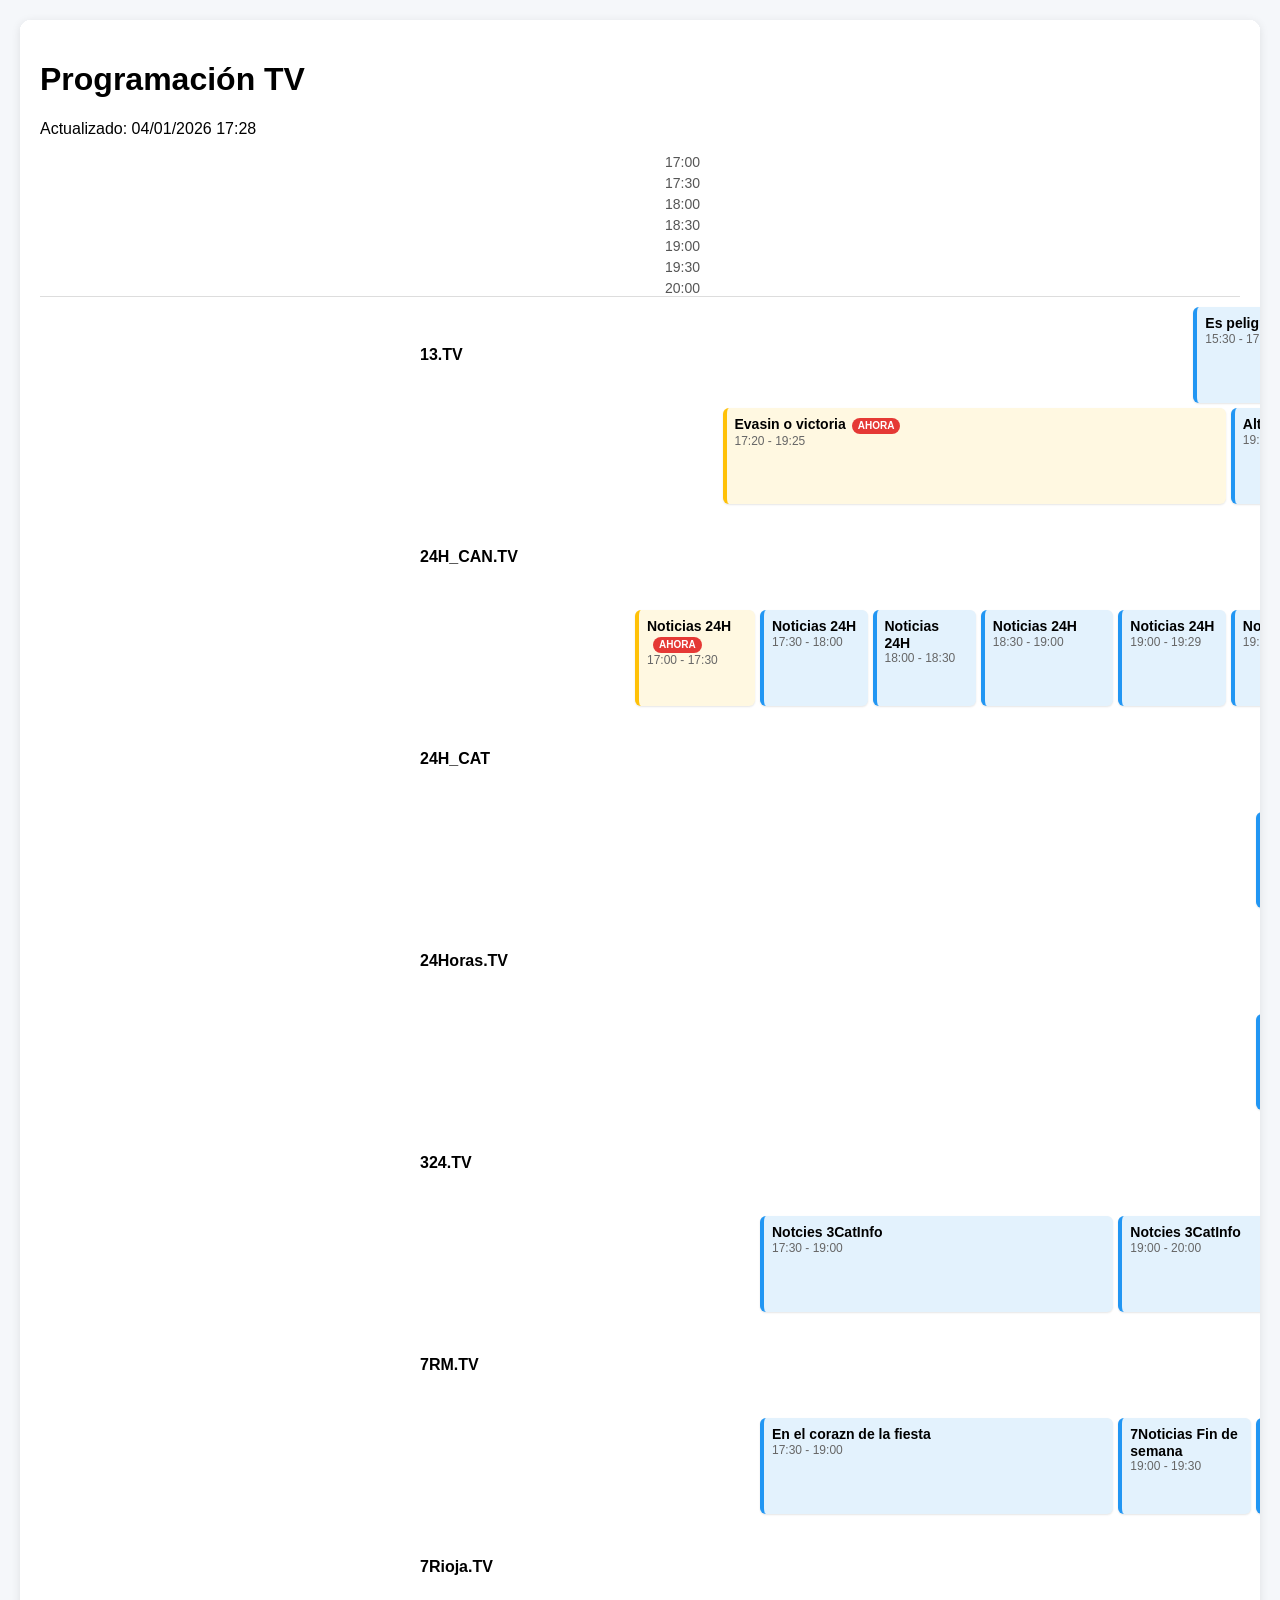
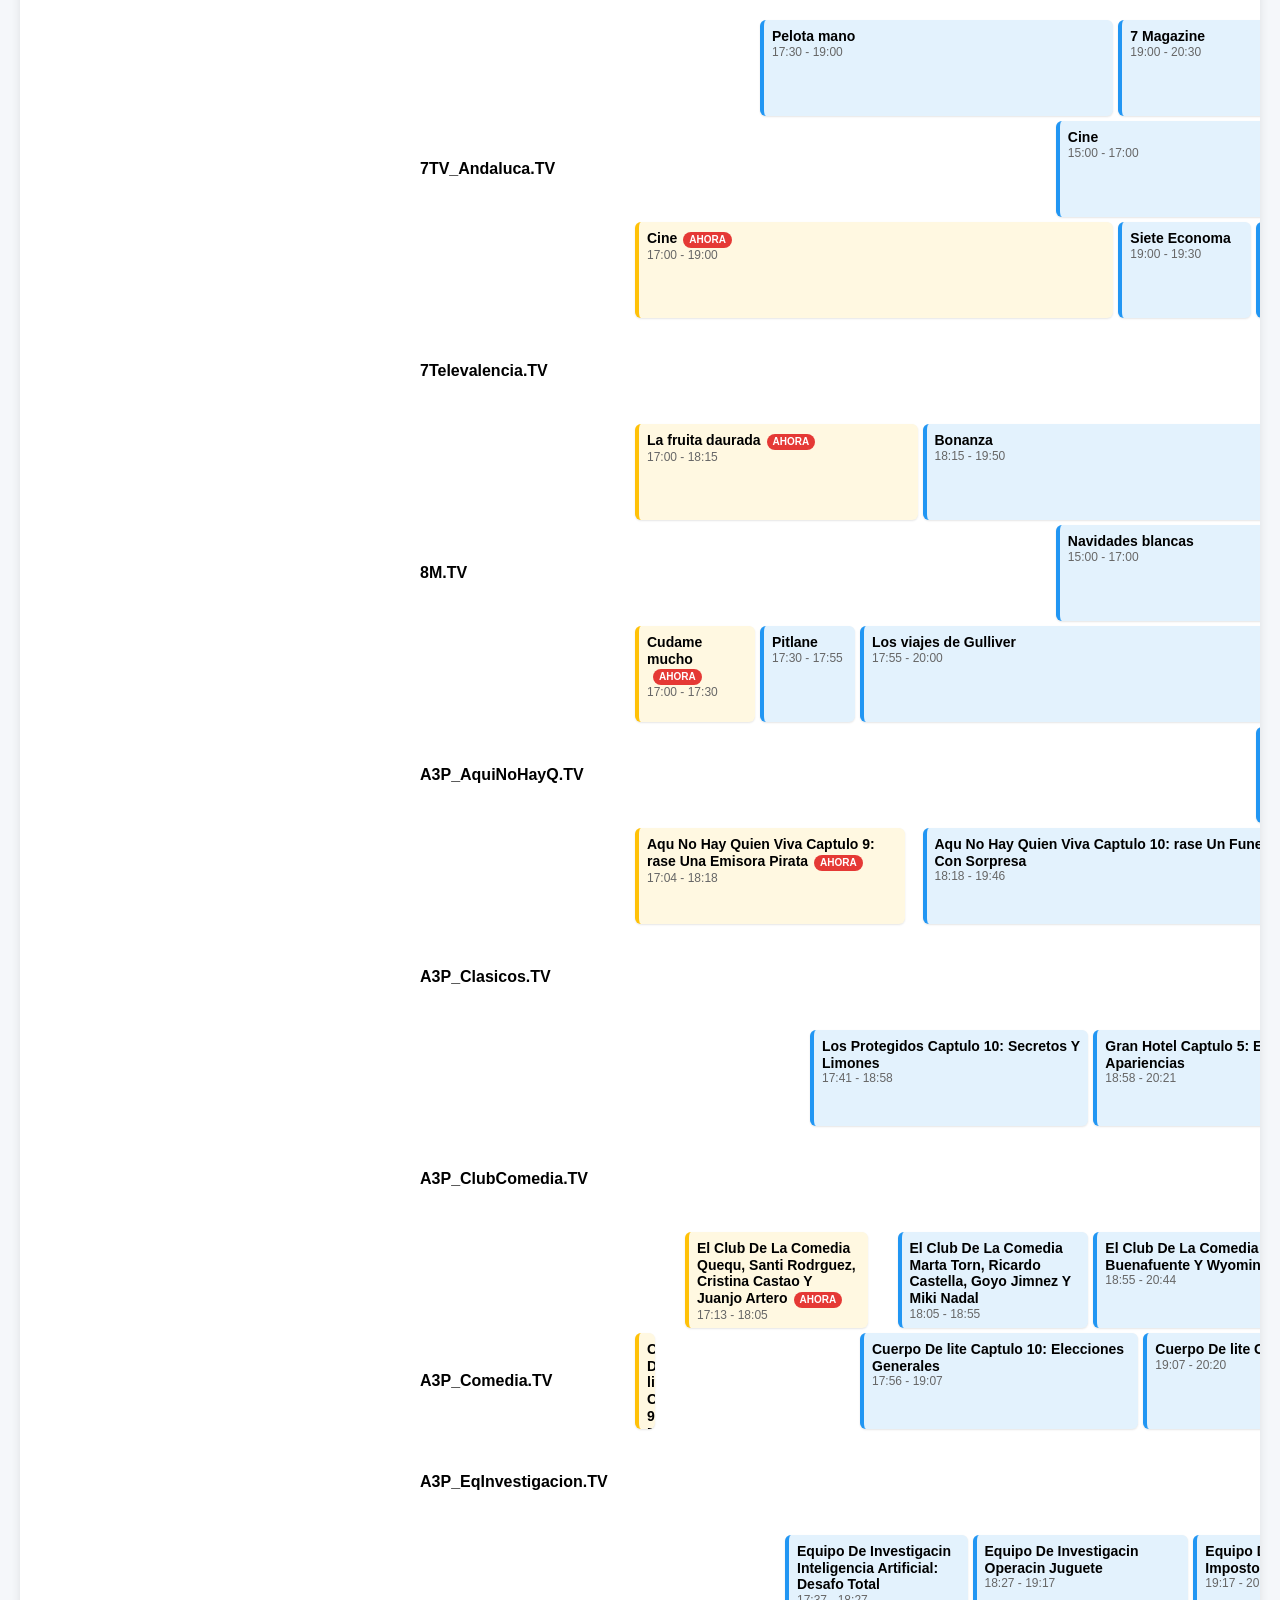
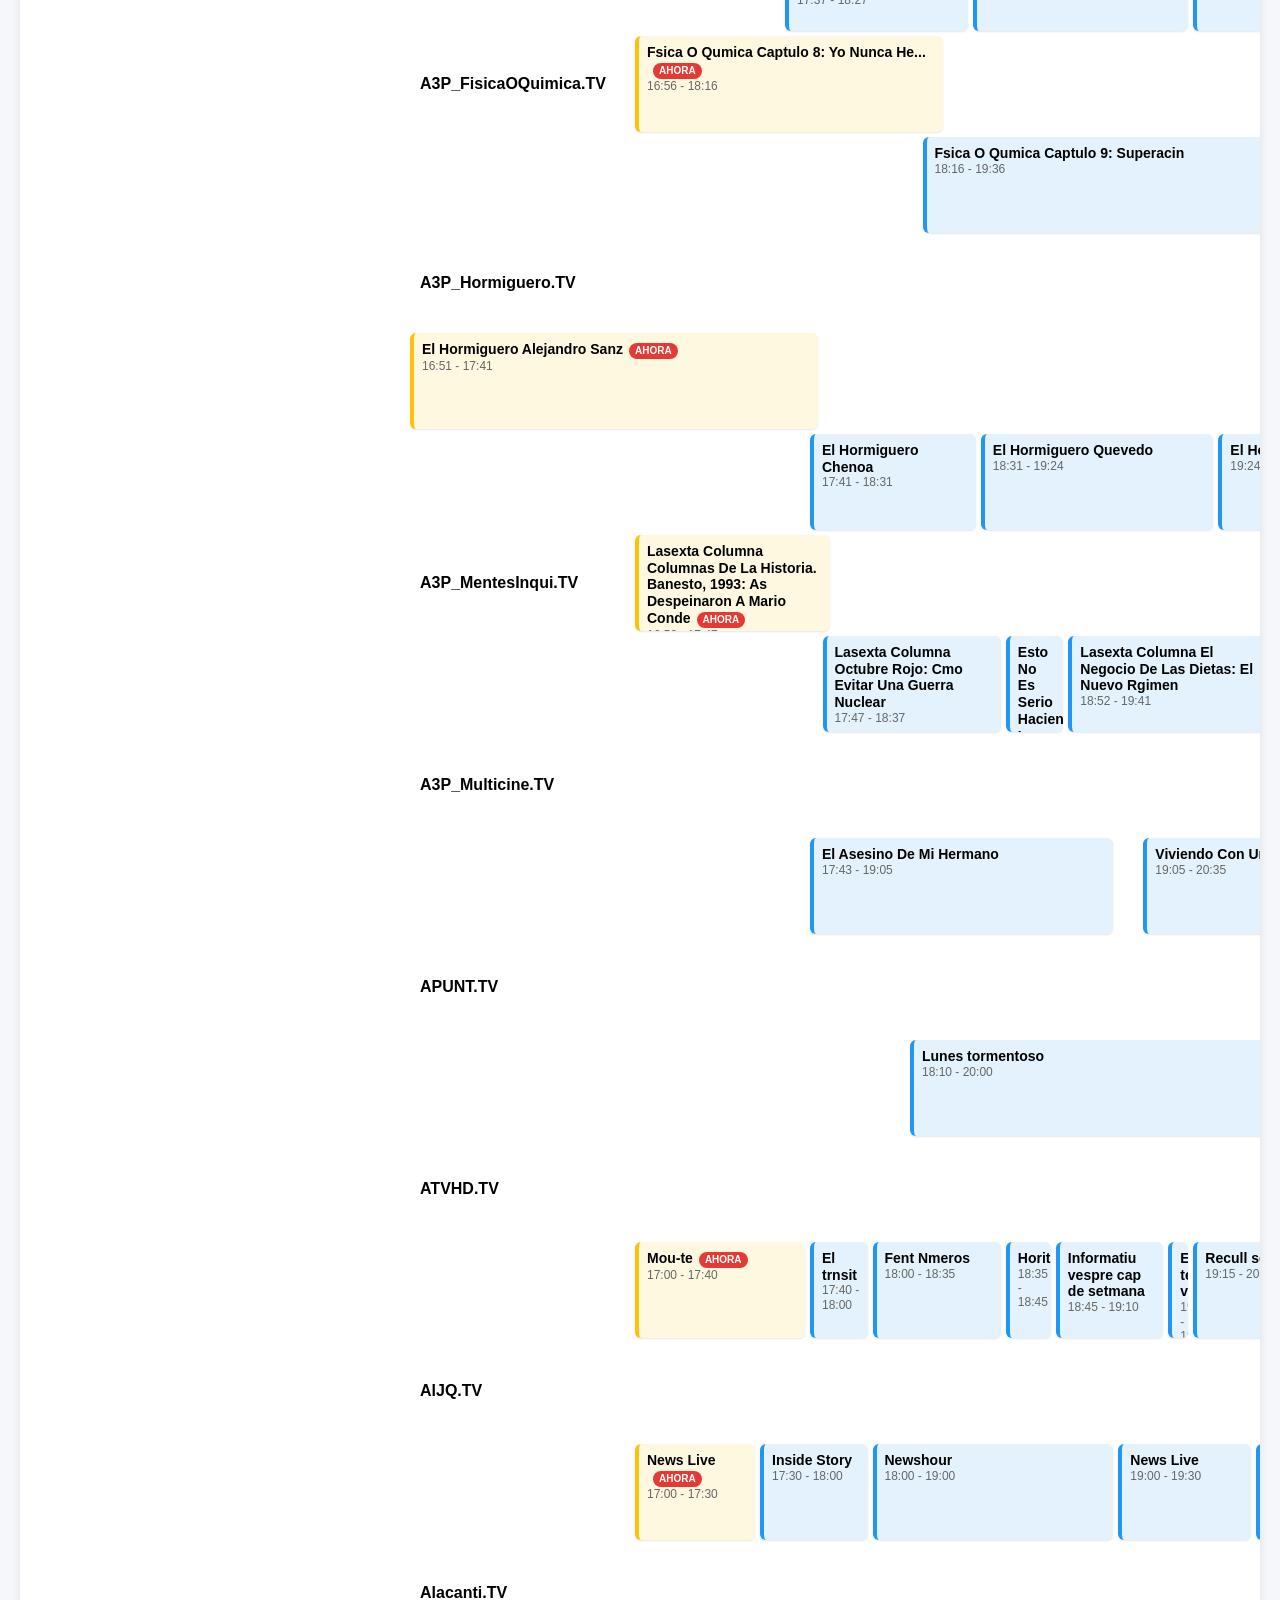
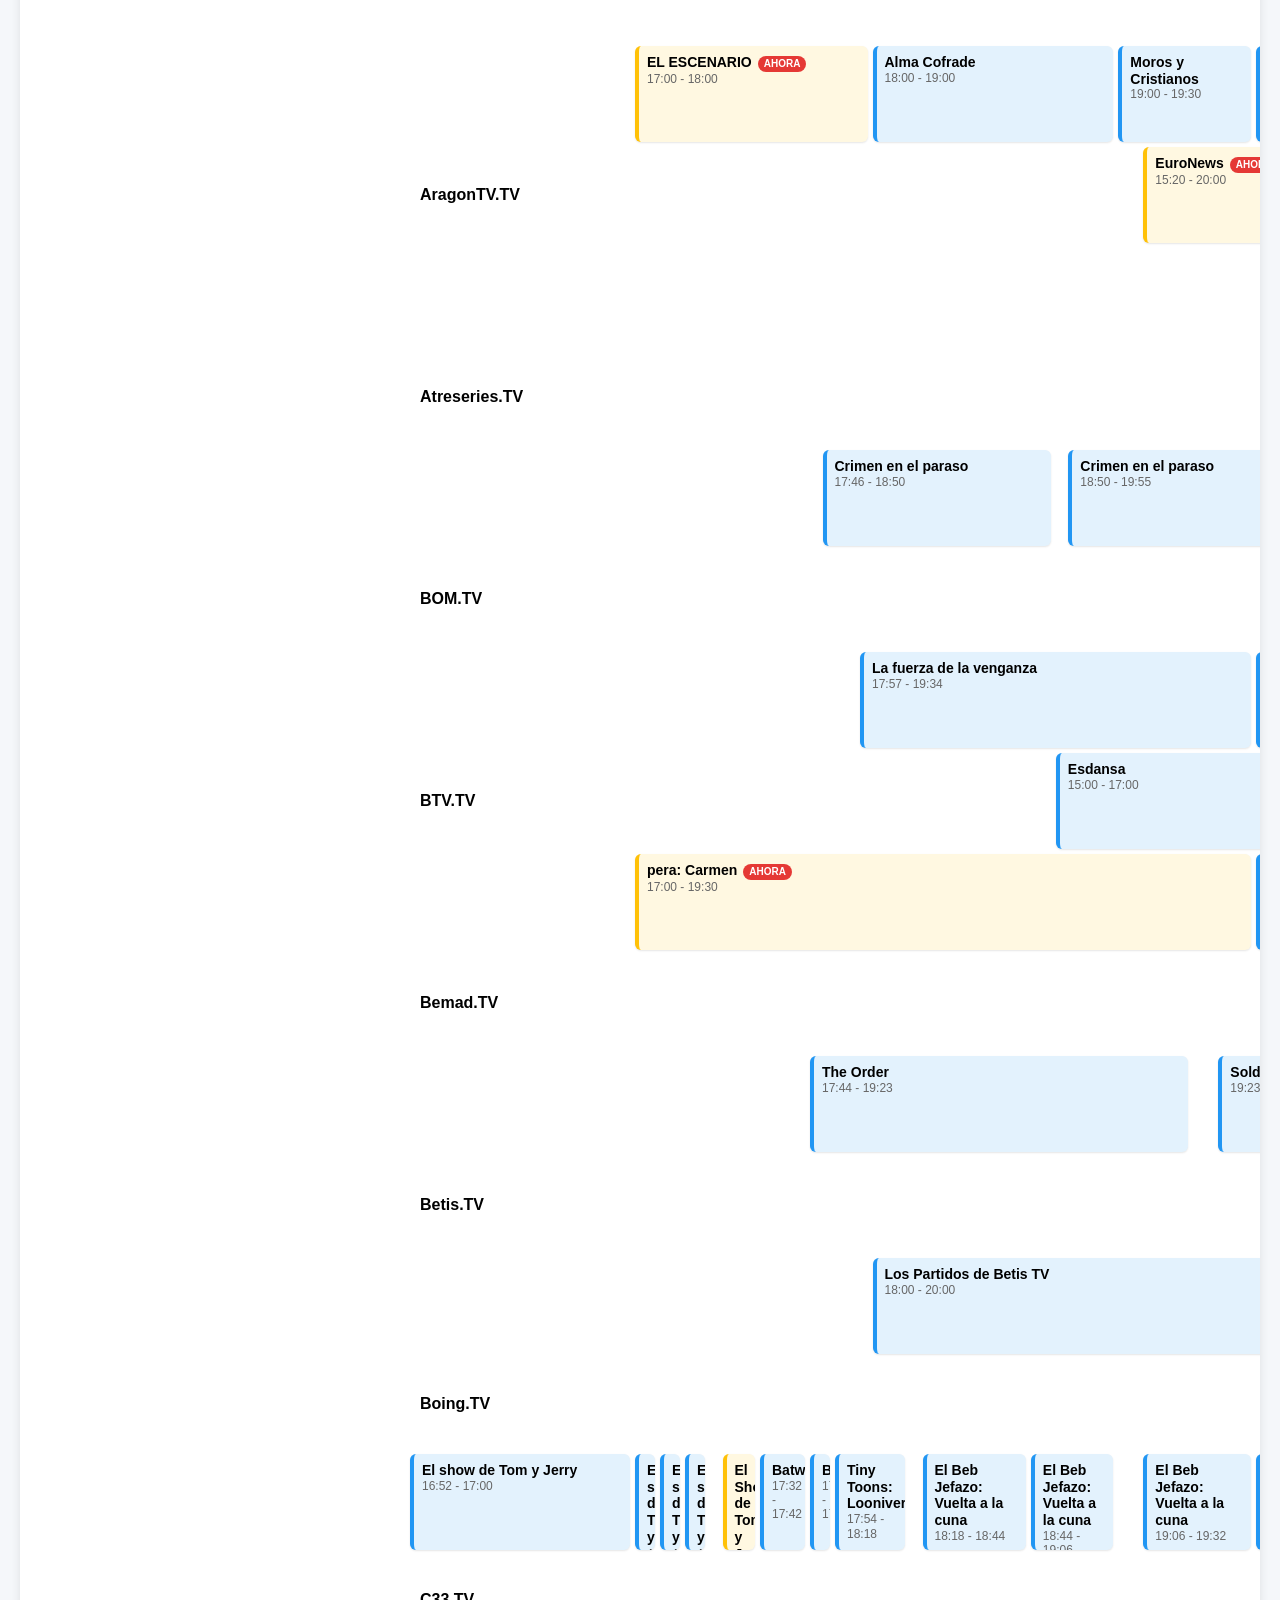
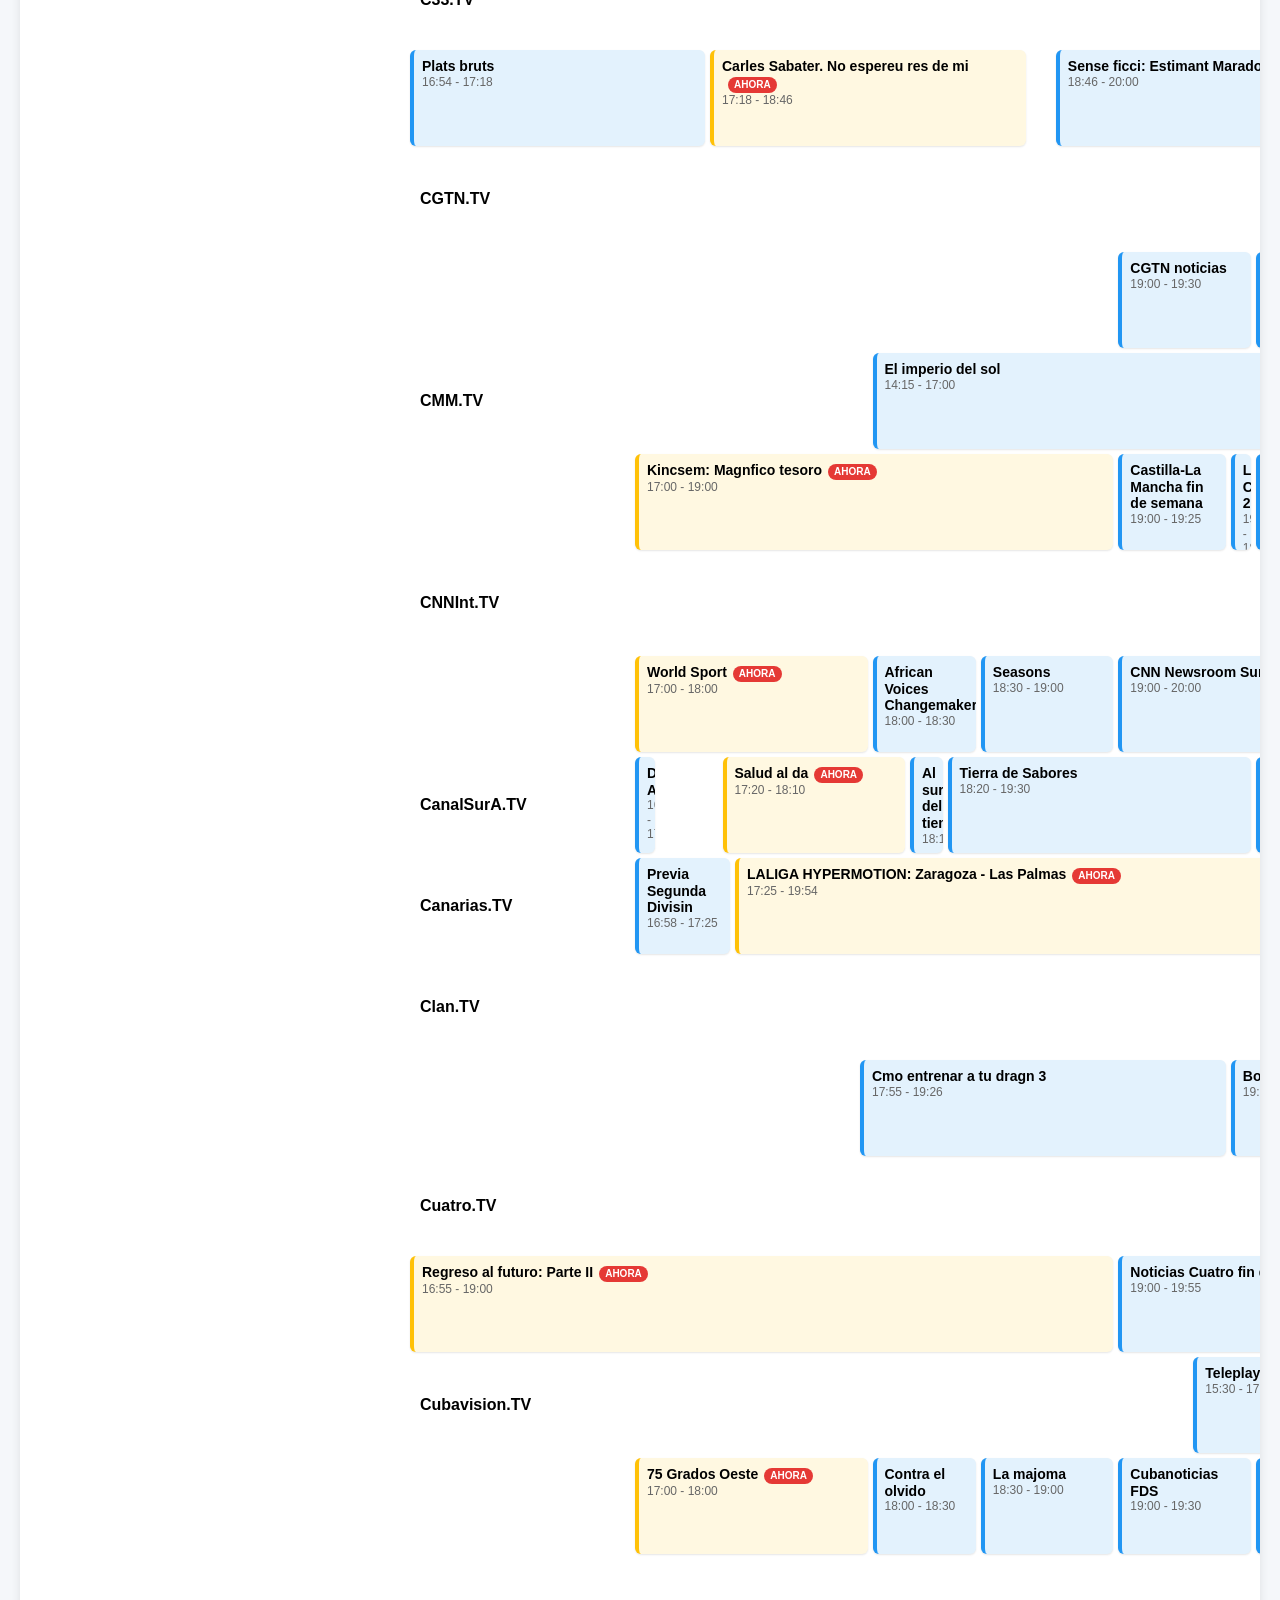
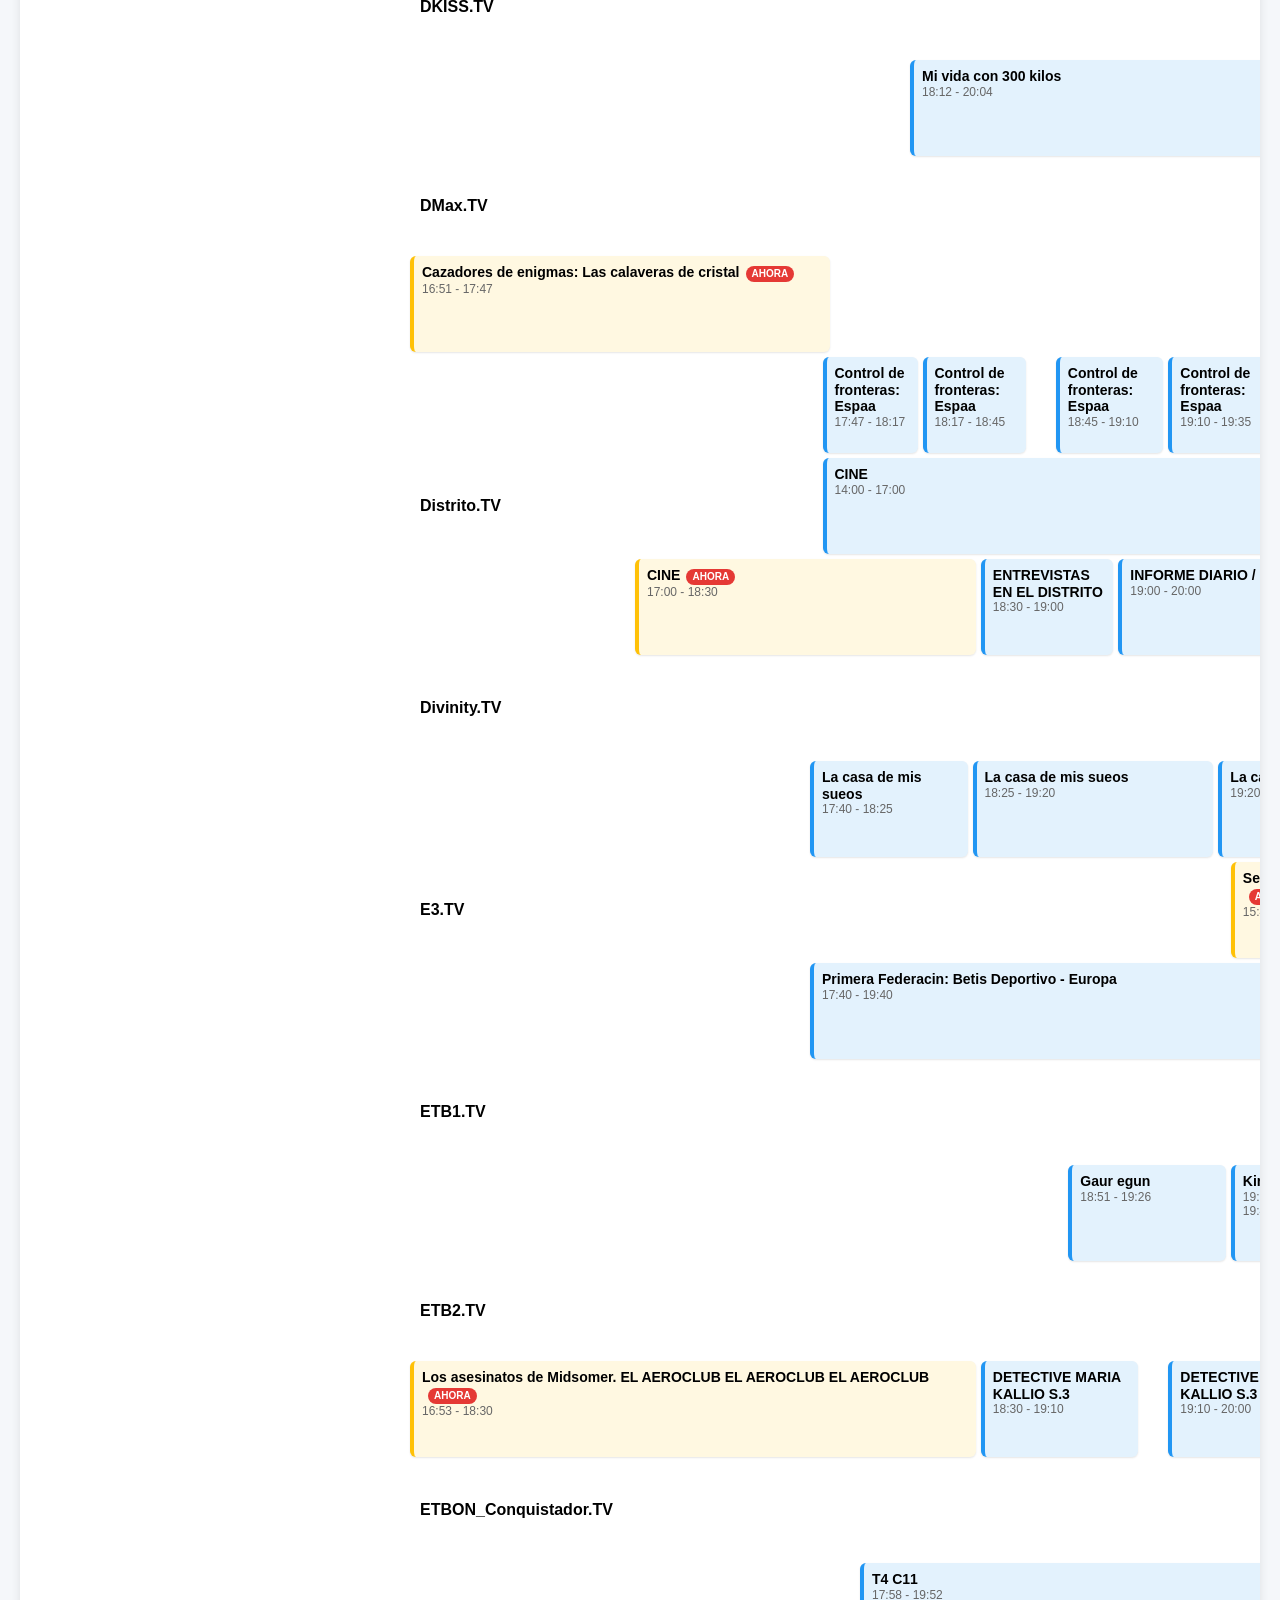
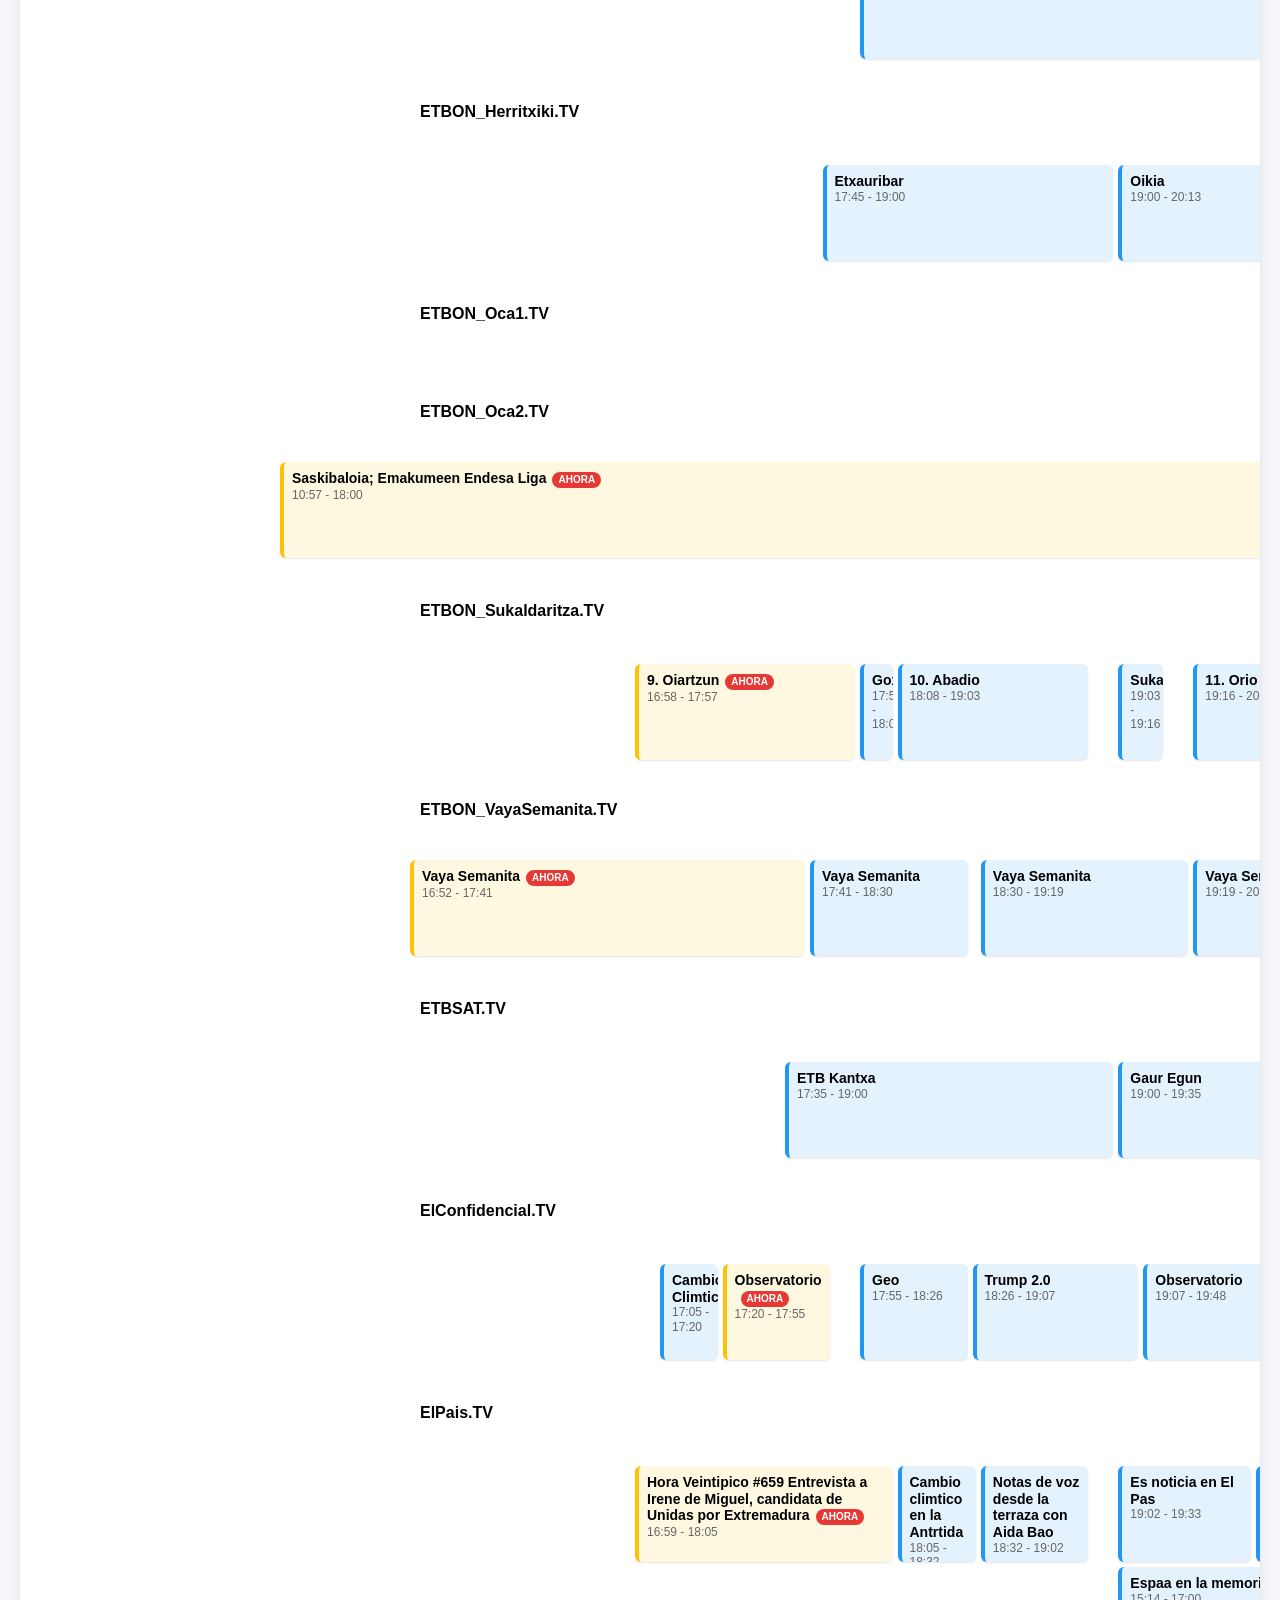
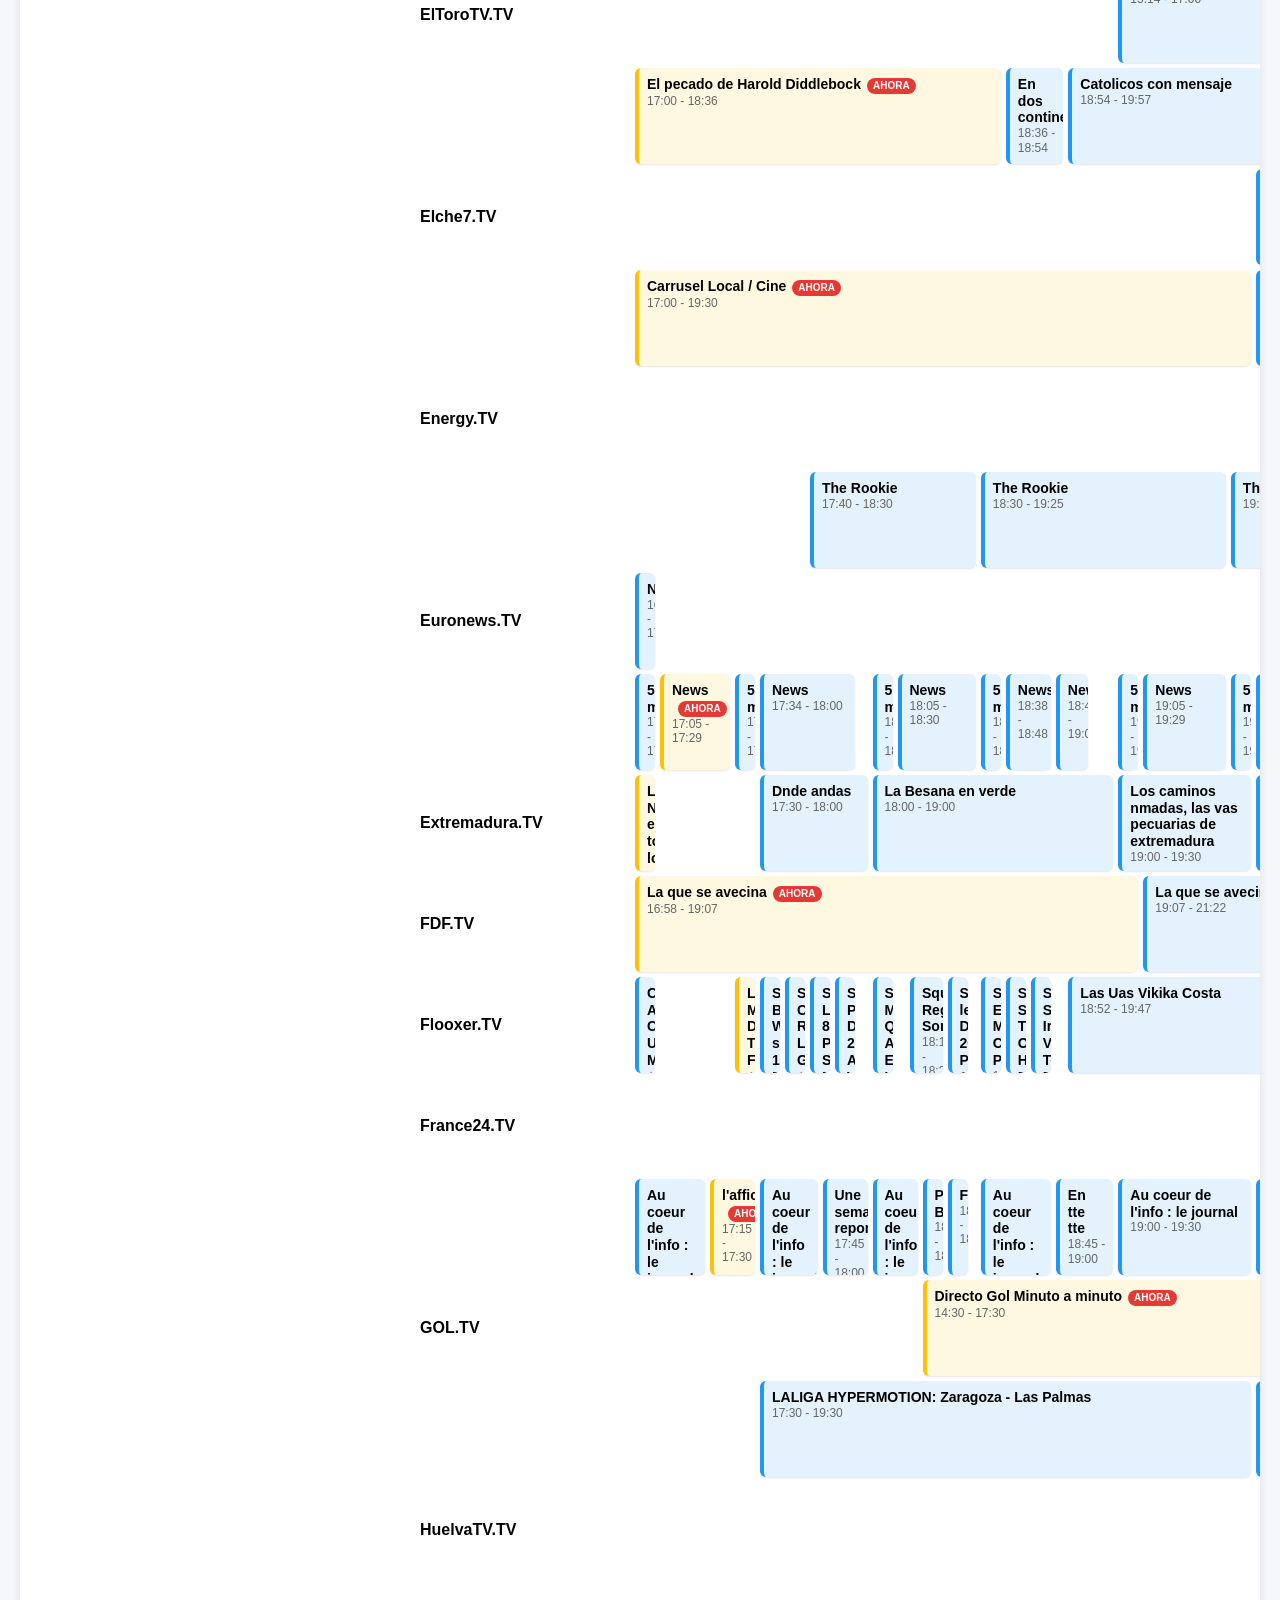
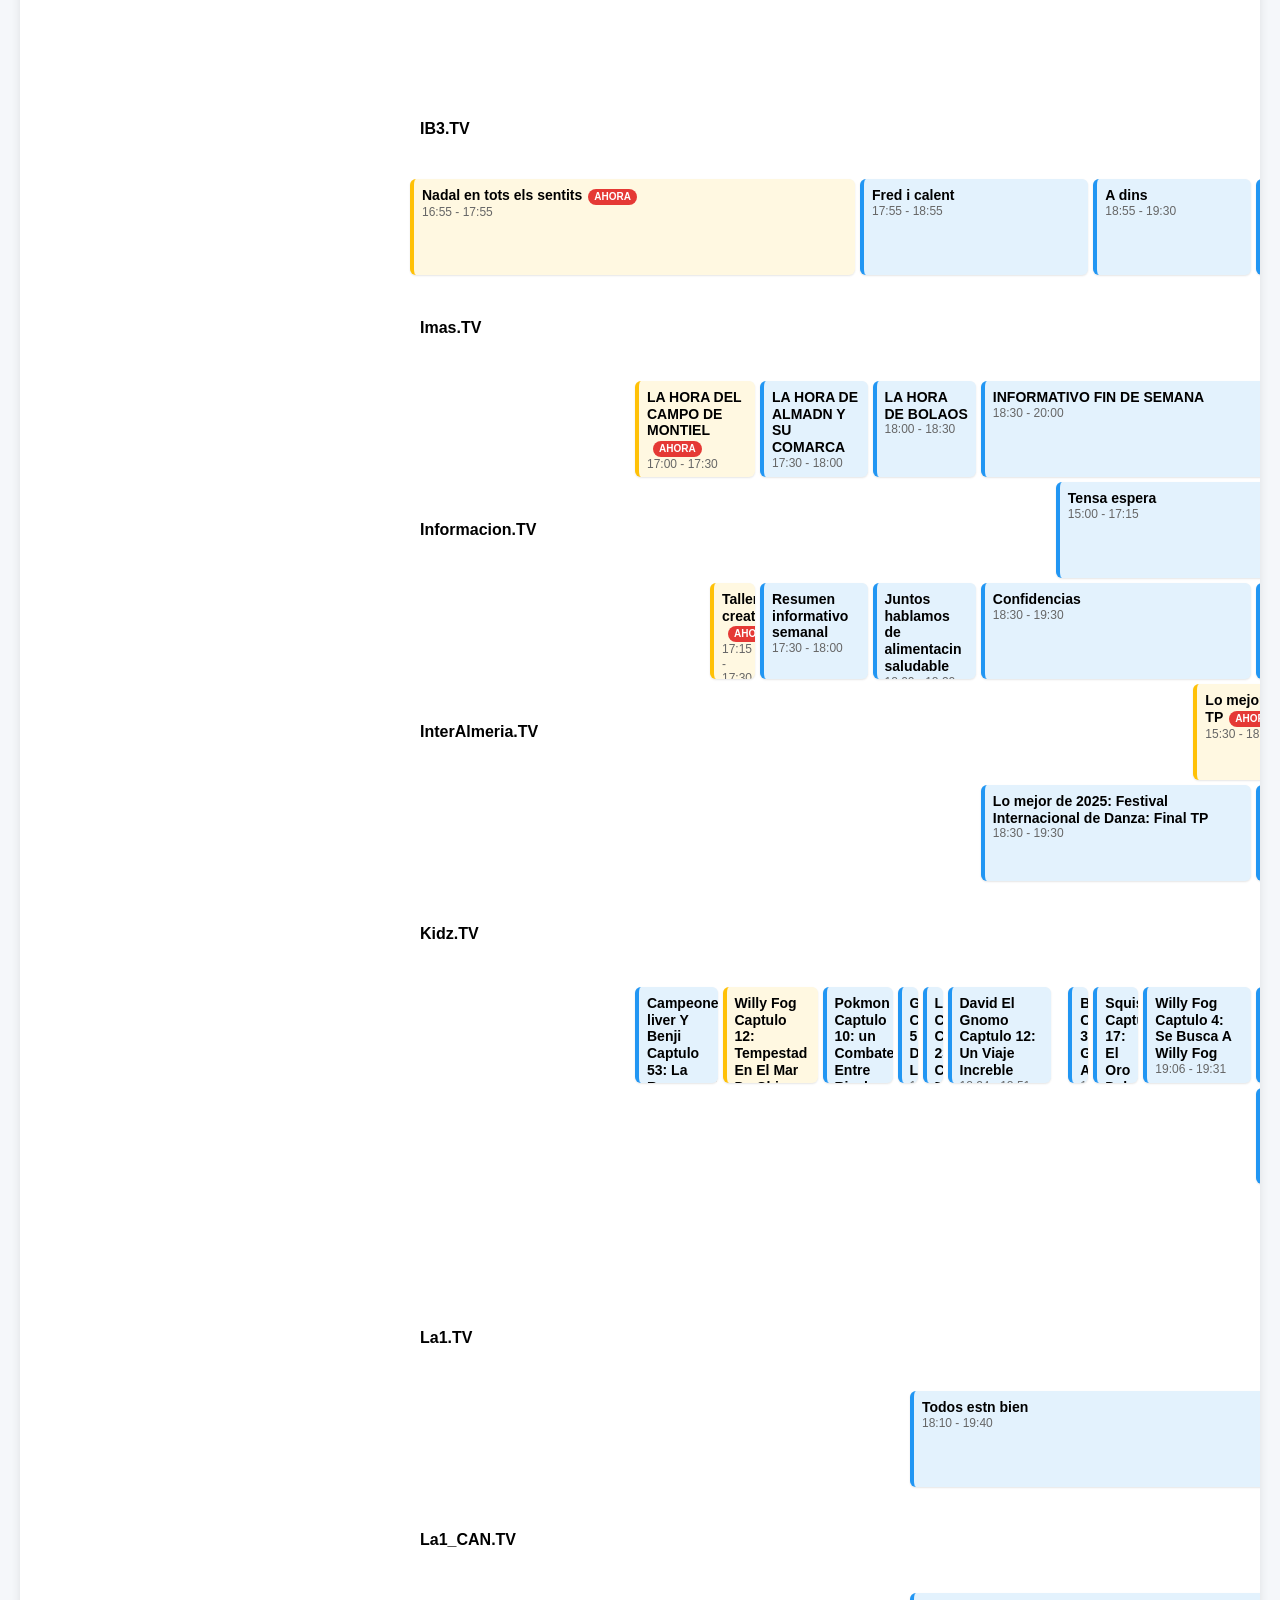
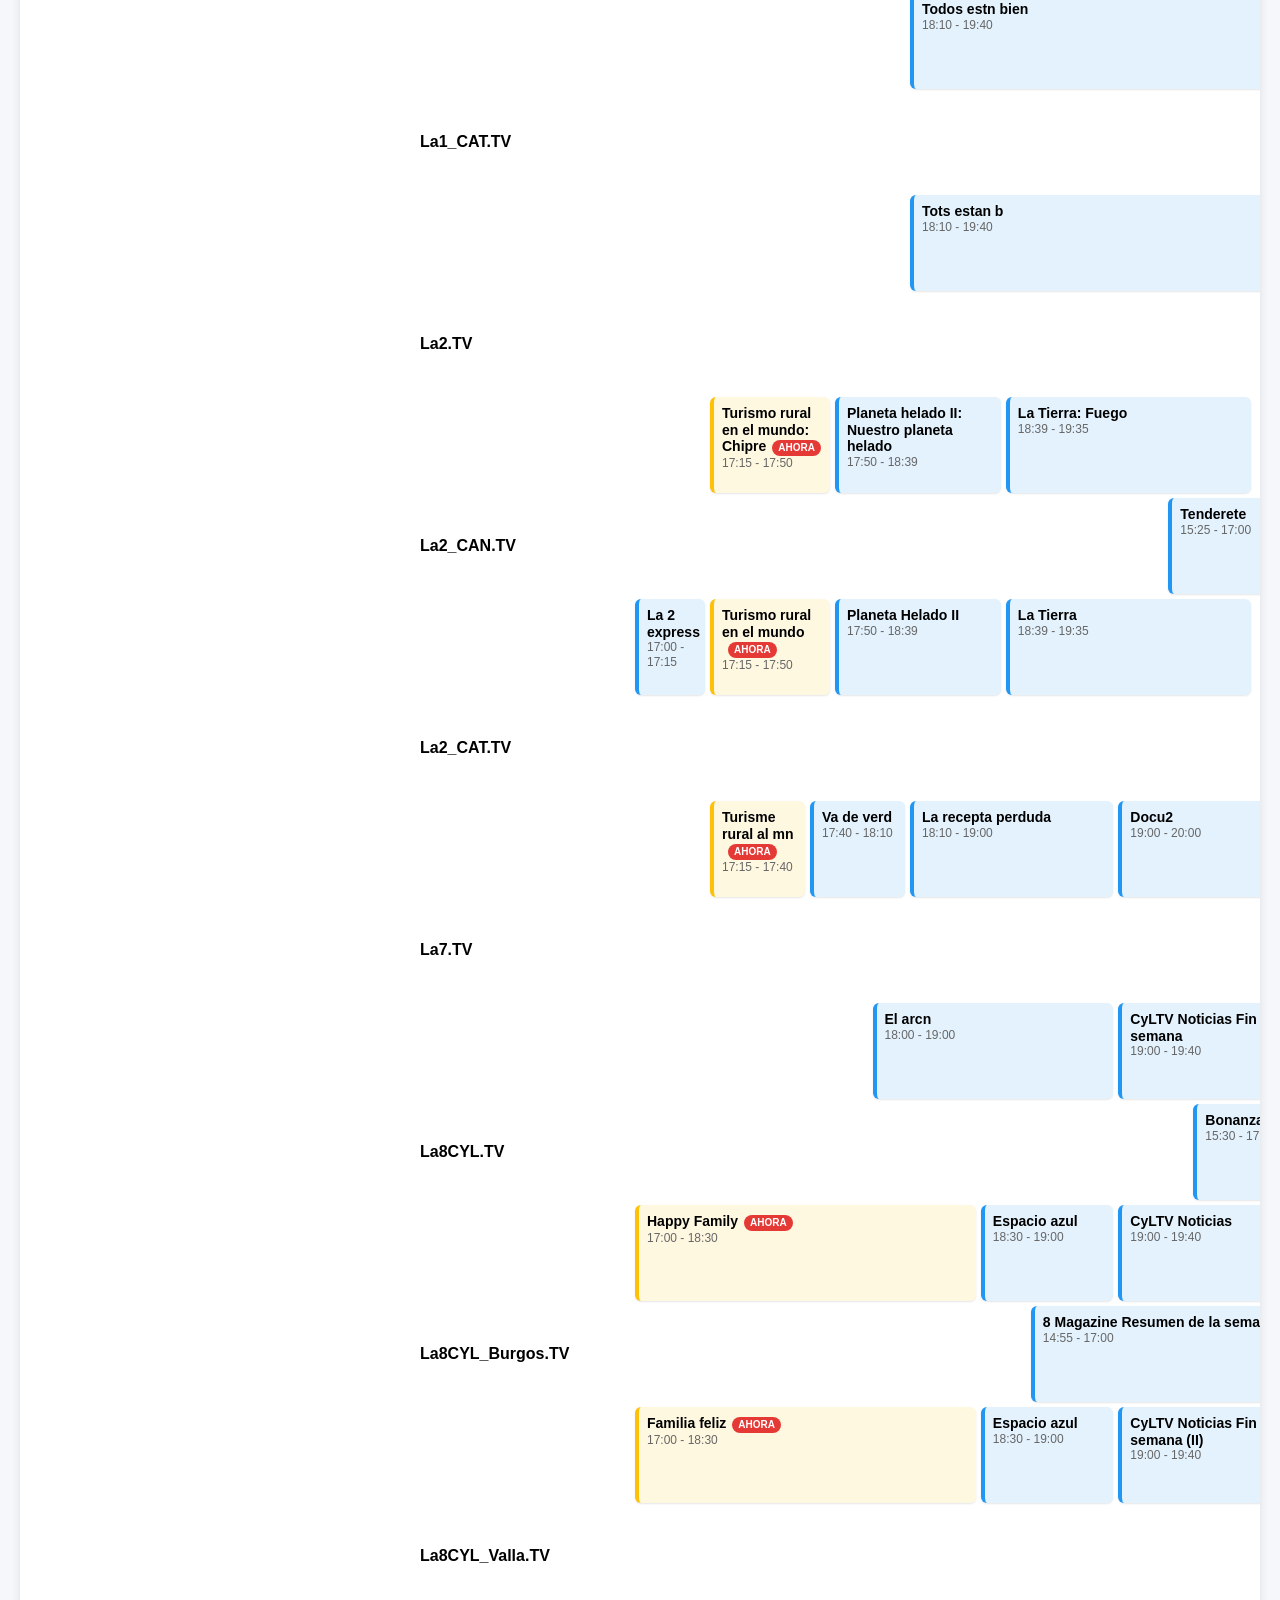
==== commit 747c17e5: "Agregar archivos EPG y la programación generada" ====
--- a/programacion.html
+++ b/programacion.html
@@ -101,3578 +101,3953 @@
 <body>
     <div class="container">
         <h1>Programación TV</h1>
-        <p>Actualizado: 04/01/2026 16:22</p>
+        <p>Actualizado: 04/01/2026 17:28</p>
         <div class="header-row">
             <div class="time-placeholder"></div>
             <div class="timeline">
-                <div class="time-slot">16:00</div><div class="time-slot">16:30</div><div class="time-slot">17:00</div><div class="time-slot">17:30</div><div class="time-slot">18:00</div><div class="time-slot">18:30</div><div class="time-slot">19:00</div>
+                <div class="time-slot">17:00</div><div class="time-slot">17:30</div><div class="time-slot">18:00</div><div class="time-slot">18:30</div><div class="time-slot">19:00</div><div class="time-slot">19:30</div><div class="time-slot">20:00</div>
             </div>
         </div>
         <div class="grid-container">
             <div class="channel-name">13.TV</div>
-        <div class="program now" style="grid-column: -4 / span 22;">
-            <div class="program-title">Es peligroso casarse a los 60<span class="now-badge">AHORA</span></div>
+        <div class="program " style="grid-column: -16 / span 22;">
+            <div class="program-title">Es peligroso casarse a los 60</div>
             <div class="program-time">15:30 - 17:20</div>
         </div>
         
-        <div class="program " style="grid-column: 18 / span 25;">
-            <div class="program-title">Evasin o victoria</div>
+        <div class="program now" style="grid-column: 6 / span 25;">
+            <div class="program-title">Evasin o victoria<span class="now-badge">AHORA</span></div>
             <div class="program-time">17:20 - 19:25</div>
         </div>
+        
+        <div class="program " style="grid-column: 31 / span 13;">
+            <div class="program-title">Alto! o mi madre dispara</div>
+            <div class="program-time">19:25 - 21:30</div>
+        </div>
         <div class="channel-name">24H_CAN.TV</div>
-        <div class="program " style="grid-column: -1 / span 3;">
-            <div class="program-title">Objetivo Igualdad</div>
-            <div class="program-time">15:45 - 16:00</div>
+        <div class="program " style="grid-column: -4 / span 6;">
+            <div class="program-title">Noticias 24H</div>
+            <div class="program-time">16:30 - 17:00</div>
         </div>
         
         <div class="program now" style="grid-column: 2 / span 6;">
             <div class="program-title">Noticias 24H<span class="now-badge">AHORA</span></div>
-            <div class="program-time">16:00 - 16:30</div>
+            <div class="program-time">17:00 - 17:30</div>
         </div>
         
         <div class="program " style="grid-column: 8 / span 6;">
             <div class="program-title">Noticias 24H</div>
-            <div class="program-time">16:30 - 17:00</div>
+            <div class="program-time">17:30 - 18:00</div>
         </div>
         
         <div class="program " style="grid-column: 14 / span 6;">
             <div class="program-title">Noticias 24H</div>
-            <div class="program-time">17:00 - 17:30</div>
+            <div class="program-time">18:00 - 18:30</div>
         </div>
         
         <div class="program " style="grid-column: 20 / span 6;">
             <div class="program-title">Noticias 24H</div>
-            <div class="program-time">17:30 - 18:00</div>
-        </div>
-        
-        <div class="program " style="grid-column: 26 / span 6;">
-            <div class="program-title">Noticias 24H</div>
-            <div class="program-time">18:00 - 18:30</div>
-        </div>
-        
-        <div class="program " style="grid-column: 32 / span 6;">
-            <div class="program-title">Noticias 24H</div>
             <div class="program-time">18:30 - 19:00</div>
         </div>
         
-        <div class="program " style="grid-column: 38 / span 5;">
+        <div class="program " style="grid-column: 26 / span 5;">
             <div class="program-title">Noticias 24H</div>
             <div class="program-time">19:00 - 19:29</div>
         </div>
+        
+        <div class="program " style="grid-column: 31 / span 5;">
+            <div class="program-title">Noticias 24H</div>
+            <div class="program-time">19:29 - 19:58</div>
+        </div>
+        
+        <div class="program " style="grid-column: 37 / span 7;">
+            <div class="program-title">Telediario 2</div>
+            <div class="program-time">19:58 - 20:50</div>
+        </div>
         <div class="channel-name">24H_CAT</div>
-        <div class="program " style="grid-column: -10 / span 11;">
-            <div class="program-title">La matemtica del espejo</div>
-            <div class="program-time">14:59 - 15:55</div>
-        </div>
-        
-        <div class="program " style="grid-column: 1 / span 1;">
-            <div class="program-title">Espacio de ajuste</div>
-            <div class="program-time">15:55 - 16:00</div>
-        </div>
-        
-        <div class="program now" style="grid-column: 2 / span 42;">
+        <div class="program now" style="grid-column: -10 / span 42;">
             <div class="program-title">Noticias 24H<span class="now-badge">AHORA</span></div>
             <div class="program-time">16:00 - 19:30</div>
         </div>
+        
+        <div class="program " style="grid-column: 32 / span 6;">
+            <div class="program-title">Parlamento</div>
+            <div class="program-time">19:30 - 20:00</div>
+        </div>
+        
+        <div class="program " style="grid-column: 38 / span 6;">
+            <div class="program-title">Telediario 2</div>
+            <div class="program-time">20:00 - 20:54</div>
+        </div>
         <div class="channel-name">24Horas.TV</div>
-        <div class="program " style="grid-column: 0 / span 3;">
-            <div class="program-title">Objetivo Igualdad</div>
-            <div class="program-time">15:47 - 16:02</div>
-        </div>
-        
-        <div class="program now" style="grid-column: 2 / span 41;">
+        <div class="program now" style="grid-column: -9 / span 41;">
             <div class="program-title">Noticias 24H<span class="now-badge">AHORA</span></div>
             <div class="program-time">16:02 - 19:30</div>
         </div>
+        
+        <div class="program " style="grid-column: 32 / span 6;">
+            <div class="program-title">Parlamento</div>
+            <div class="program-time">19:30 - 20:00</div>
+        </div>
+        
+        <div class="program " style="grid-column: 38 / span 6;">
+            <div class="program-title">Telediario 2</div>
+            <div class="program-time">20:00 - 20:54</div>
+        </div>
         <div class="channel-name">324.TV</div>
-        <div class="program " style="grid-column: -4 / span 6;">
-            <div class="program-title">Notcies 3CatInfo</div>
-            <div class="program-time">15:30 - 16:00</div>
-        </div>
-        
-        <div class="program now" style="grid-column: 2 / span 18;">
+        <div class="program now" style="grid-column: -10 / span 18;">
             <div class="program-title">Notcies 3CatInfo<span class="now-badge">AHORA</span></div>
             <div class="program-time">16:00 - 17:30</div>
         </div>
         
-        <div class="program " style="grid-column: 20 / span 18;">
+        <div class="program " style="grid-column: 8 / span 18;">
             <div class="program-title">Notcies 3CatInfo</div>
             <div class="program-time">17:30 - 19:00</div>
         </div>
         
-        <div class="program " style="grid-column: 38 / span 6;">
+        <div class="program " style="grid-column: 26 / span 12;">
             <div class="program-title">Notcies 3CatInfo</div>
             <div class="program-time">19:00 - 20:00</div>
         </div>
+        
+        <div class="program " style="grid-column: 38 / span 6;">
+            <div class="program-title">Telenotcies vespre cap de setmana</div>
+            <div class="program-time">20:00 - 21:02</div>
+        </div>
         <div class="channel-name">7RM.TV</div>
         <div class="program now" style="grid-column: -4 / span 12;">
-            <div class="program-title">Yo recuerdo<span class="now-badge">AHORA</span></div>
-            <div class="program-time">15:30 - 16:30</div>
-        </div>
-        
-        <div class="program " style="grid-column: 8 / span 12;">
-            <div class="program-title">Una Regin con Magia</div>
+            <div class="program-title">Una Regin con Magia<span class="now-badge">AHORA</span></div>
             <div class="program-time">16:30 - 17:30</div>
         </div>
         
-        <div class="program " style="grid-column: 20 / span 18;">
+        <div class="program " style="grid-column: 8 / span 18;">
             <div class="program-title">En el corazn de la fiesta</div>
             <div class="program-time">17:30 - 19:00</div>
         </div>
         
-        <div class="program " style="grid-column: 38 / span 6;">
+        <div class="program " style="grid-column: 26 / span 6;">
             <div class="program-title">7Noticias Fin de semana</div>
             <div class="program-time">19:00 - 19:30</div>
         </div>
+        
+        <div class="program " style="grid-column: 32 / span 12;">
+            <div class="program-title">Murcianos por el mundo</div>
+            <div class="program-time">19:30 - 22:30</div>
+        </div>
         <div class="channel-name">7Rioja.TV</div>
-        <div class="program now" style="grid-column: -10 / span 18;">
-            <div class="program-title">Boyne Falls<span class="now-badge">AHORA</span></div>
-            <div class="program-time">15:00 - 16:30</div>
-        </div>
-        
-        <div class="program " style="grid-column: 8 / span 12;">
-            <div class="program-title">Directores de cine</div>
+        <div class="program now" style="grid-column: -4 / span 12;">
+            <div class="program-title">Directores de cine<span class="now-badge">AHORA</span></div>
             <div class="program-time">16:30 - 17:30</div>
         </div>
         
-        <div class="program " style="grid-column: 20 / span 18;">
+        <div class="program " style="grid-column: 8 / span 18;">
             <div class="program-title">Pelota mano</div>
             <div class="program-time">17:30 - 19:00</div>
         </div>
         
-        <div class="program " style="grid-column: 38 / span 6;">
+        <div class="program " style="grid-column: 26 / span 18;">
             <div class="program-title">7 Magazine</div>
             <div class="program-time">19:00 - 20:30</div>
         </div>
         <div class="channel-name">7TV_Andaluca.TV</div>
-        <div class="program now" style="grid-column: -10 / span 24;">
+        <div class="program " style="grid-column: -22 / span 24;">
+            <div class="program-title">Cine</div>
+            <div class="program-time">15:00 - 17:00</div>
+        </div>
+        
+        <div class="program now" style="grid-column: 2 / span 24;">
             <div class="program-title">Cine<span class="now-badge">AHORA</span></div>
-            <div class="program-time">15:00 - 17:00</div>
-        </div>
-        
-        <div class="program " style="grid-column: 14 / span 24;">
-            <div class="program-title">Cine</div>
             <div class="program-time">17:00 - 19:00</div>
         </div>
         
-        <div class="program " style="grid-column: 38 / span 6;">
+        <div class="program " style="grid-column: 26 / span 6;">
             <div class="program-title">Siete Economa</div>
             <div class="program-time">19:00 - 19:30</div>
         </div>
+        
+        <div class="program " style="grid-column: 32 / span 12;">
+            <div class="program-title">Mujeres Valientes</div>
+            <div class="program-time">19:30 - 20:30</div>
+        </div>
         <div class="channel-name">7Televalencia.TV</div>
-        <div class="program now" style="grid-column: -6 / span 14;">
-            <div class="program-title">Bus Driver<span class="now-badge">AHORA</span></div>
-            <div class="program-time">15:20 - 16:30</div>
+        <div class="program " style="grid-column: -4 / span 6;">
+            <div class="program-title">Mundo Natural</div>
+            <div class="program-time">16:30 - 17:00</div>
+        </div>
+        
+        <div class="program now" style="grid-column: 2 / span 15;">
+            <div class="program-title">La fruita daurada<span class="now-badge">AHORA</span></div>
+            <div class="program-time">17:00 - 18:15</div>
+        </div>
+        
+        <div class="program " style="grid-column: 17 / span 19;">
+            <div class="program-title">Bonanza</div>
+            <div class="program-time">18:15 - 19:50</div>
+        </div>
+        
+        <div class="program " style="grid-column: 36 / span 8;">
+            <div class="program-title">El balconcito</div>
+            <div class="program-time">19:50 - 20:35</div>
+        </div>
+        <div class="channel-name">8M.TV</div>
+        <div class="program " style="grid-column: -22 / span 24;">
+            <div class="program-title">Navidades blancas</div>
+            <div class="program-time">15:00 - 17:00</div>
+        </div>
+        
+        <div class="program now" style="grid-column: 2 / span 6;">
+            <div class="program-title">Cudame mucho<span class="now-badge">AHORA</span></div>
+            <div class="program-time">17:00 - 17:30</div>
+        </div>
+        
+        <div class="program " style="grid-column: 8 / span 5;">
+            <div class="program-title">Pitlane</div>
+            <div class="program-time">17:30 - 17:55</div>
+        </div>
+        
+        <div class="program " style="grid-column: 13 / span 25;">
+            <div class="program-title">Los viajes de Gulliver</div>
+            <div class="program-time">17:55 - 20:00</div>
+        </div>
+        
+        <div class="program " style="grid-column: 38 / span 6;">
+            <div class="program-title">La fbrica de navidad</div>
+            <div class="program-time">20:00 - 21:10</div>
+        </div>
+        <div class="channel-name">A3P_AquiNoHayQ.TV</div>
+        <div class="program " style="grid-column: -13 / span 15;">
+            <div class="program-title">Aqu No Hay Quien Viva Captulo 8: rase Un Descubrimiento Macabro</div>
+            <div class="program-time">15:45 - 17:04</div>
+        </div>
+        
+        <div class="program now" style="grid-column: 2 / span 14;">
+            <div class="program-title">Aqu No Hay Quien Viva Captulo 9: rase Una Emisora Pirata<span class="now-badge">AHORA</span></div>
+            <div class="program-time">17:04 - 18:18</div>
+        </div>
+        
+        <div class="program " style="grid-column: 17 / span 17;">
+            <div class="program-title">Aqu No Hay Quien Viva Captulo 10: rase Un Funeral Con Sorpresa</div>
+            <div class="program-time">18:18 - 19:46</div>
+        </div>
+        
+        <div class="program " style="grid-column: 35 / span 9;">
+            <div class="program-title">Aqu No Hay Quien Viva Captulo 11: rase Una Lista De Bodas</div>
+            <div class="program-time">19:46 - 21:03</div>
+        </div>
+        <div class="channel-name">A3P_Clasicos.TV</div>
+        <div class="program now" style="grid-column: -4 / span 14;">
+            <div class="program-title">Gran Hotel Captulo 1: La Doncella En El Estanque<span class="now-badge">AHORA</span></div>
+            <div class="program-time">16:30 - 17:41</div>
+        </div>
+        
+        <div class="program " style="grid-column: 10 / span 15;">
+            <div class="program-title">Los Protegidos Captulo 10: Secretos Y Limones</div>
+            <div class="program-time">17:41 - 18:58</div>
+        </div>
+        
+        <div class="program " style="grid-column: 25 / span 16;">
+            <div class="program-title">Gran Hotel Captulo 5: El Juego De Las Apariencias</div>
+            <div class="program-time">18:58 - 20:21</div>
+        </div>
+        
+        <div class="program " style="grid-column: 42 / span 2;">
+            <div class="program-title">Gran Hotel Captulo 8: El Camargrafo</div>
+            <div class="program-time">20:21 - 21:46</div>
+        </div>
+        <div class="channel-name">A3P_ClubComedia.TV</div>
+        <div class="program " style="grid-column: -6 / span 10;">
+            <div class="program-title">El Club De La Comedia Especial: Ernesto Sevilla</div>
+            <div class="program-time">16:19 - 17:13</div>
+        </div>
+        
+        <div class="program now" style="grid-column: 4 / span 10;">
+            <div class="program-title">El Club De La Comedia Quequ, Santi Rodrguez, Cristina Castao Y Juanjo Artero<span class="now-badge">AHORA</span></div>
+            <div class="program-time">17:13 - 18:05</div>
+        </div>
+        
+        <div class="program " style="grid-column: 15 / span 10;">
+            <div class="program-title">El Club De La Comedia Marta Torn, Ricardo Castella, Goyo Jimnez Y Miki Nadal</div>
+            <div class="program-time">18:05 - 18:55</div>
+        </div>
+        
+        <div class="program " style="grid-column: 25 / span 19;">
+            <div class="program-title">El Club De La Comedia Eva Hache, Patricia Conde, Buenafuente Y Wyoming</div>
+            <div class="program-time">18:55 - 20:44</div>
+        </div>
+        <div class="channel-name">A3P_Comedia.TV</div>
+        <div class="program now" style="grid-column: 0 / span 13;">
+            <div class="program-title">Cuerpo De lite Captulo 9: El Virus<span class="now-badge">AHORA</span></div>
+            <div class="program-time">16:47 - 17:56</div>
+        </div>
+        
+        <div class="program " style="grid-column: 13 / span 14;">
+            <div class="program-title">Cuerpo De lite Captulo 10: Elecciones Generales</div>
+            <div class="program-time">17:56 - 19:07</div>
+        </div>
+        
+        <div class="program " style="grid-column: 27 / span 14;">
+            <div class="program-title">Cuerpo De lite Captulo 11: Venezuela</div>
+            <div class="program-time">19:07 - 20:20</div>
+        </div>
+        
+        <div class="program " style="grid-column: 42 / span 2;">
+            <div class="program-title">Cuerpo De lite Captulo 12: El Kozinero</div>
+            <div class="program-time">20:20 - 21:31</div>
+        </div>
+        <div class="channel-name">A3P_EqInvestigacion.TV</div>
+        <div class="program now" style="grid-column: -2 / span 12;">
+            <div class="program-title">Equipo De Investigacin El Legado Oculto Del Franquismo<span class="now-badge">AHORA</span></div>
+            <div class="program-time">16:37 - 17:37</div>
+        </div>
+        
+        <div class="program " style="grid-column: 9 / span 10;">
+            <div class="program-title">Equipo De Investigacin Inteligencia Artificial: Desafo Total</div>
+            <div class="program-time">17:37 - 18:27</div>
+        </div>
+        
+        <div class="program " style="grid-column: 19 / span 10;">
+            <div class="program-title">Equipo De Investigacin Operacin Juguete</div>
+            <div class="program-time">18:27 - 19:17</div>
+        </div>
+        
+        <div class="program " style="grid-column: 29 / span 10;">
+            <div class="program-title">Equipo De Investigacin El Impostor De Las Mil Caras</div>
+            <div class="program-time">19:17 - 20:10</div>
+        </div>
+        
+        <div class="program " style="grid-column: 40 / span 4;">
+            <div class="program-title">Equipo De Investigacin La ltima Cita De Marta</div>
+            <div class="program-time">20:10 - 21:02</div>
+        </div>
+        <div class="channel-name">A3P_FisicaOQuimica.TV</div>
+        <div class="program now" style="grid-column: 2 / span 16;">
+            <div class="program-title">Fsica O Qumica Captulo 8: Yo Nunca He...<span class="now-badge">AHORA</span></div>
+            <div class="program-time">16:56 - 18:16</div>
+        </div>
+        
+        <div class="program " style="grid-column: 17 / span 16;">
+            <div class="program-title">Fsica O Qumica Captulo 9: Superacin</div>
+            <div class="program-time">18:16 - 19:36</div>
+        </div>
+        
+        <div class="program " style="grid-column: 33 / span 11;">
+            <div class="program-title">Fsica O Qumica Captulo 10: Salto Al Vaco (1 Parte)</div>
+            <div class="program-time">19:36 - 20:57</div>
+        </div>
+        <div class="channel-name">A3P_Hormiguero.TV</div>
+        <div class="program now" style="grid-column: 1 / span 10;">
+            <div class="program-title">El Hormiguero Alejandro Sanz<span class="now-badge">AHORA</span></div>
+            <div class="program-time">16:51 - 17:41</div>
+        </div>
+        
+        <div class="program " style="grid-column: 10 / span 10;">
+            <div class="program-title">El Hormiguero Chenoa</div>
+            <div class="program-time">17:41 - 18:31</div>
+        </div>
+        
+        <div class="program " style="grid-column: 20 / span 10;">
+            <div class="program-title">El Hormiguero Quevedo</div>
+            <div class="program-time">18:31 - 19:24</div>
+        </div>
+        
+        <div class="program " style="grid-column: 30 / span 14;">
+            <div class="program-title">El Hormiguero Lamine Yamal</div>
+            <div class="program-time">19:24 - 20:40</div>
+        </div>
+        <div class="channel-name">A3P_MentesInqui.TV</div>
+        <div class="program now" style="grid-column: 2 / span 10;">
+            <div class="program-title">Lasexta Columna Columnas De La Historia. Banesto, 1993: As Despeinaron A Mario Conde<span class="now-badge">AHORA</span></div>
+            <div class="program-time">16:56 - 17:47</div>
+        </div>
+        
+        <div class="program " style="grid-column: 11 / span 10;">
+            <div class="program-title">Lasexta Columna Octubre Rojo: Cmo Evitar Una Guerra Nuclear</div>
+            <div class="program-time">17:47 - 18:37</div>
+        </div>
+        
+        <div class="program " style="grid-column: 21 / span 3;">
+            <div class="program-title">Esto No Es Serio Haciendo La Mierda</div>
+            <div class="program-time">18:37 - 18:52</div>
+        </div>
+        
+        <div class="program " style="grid-column: 24 / span 9;">
+            <div class="program-title">Lasexta Columna El Negocio De Las Dietas: El Nuevo Rgimen</div>
+            <div class="program-time">18:52 - 19:41</div>
+        </div>
+        
+        <div class="program " style="grid-column: 34 / span 10;">
+            <div class="program-title">te Lo Vas A Comer? Los Catering Ilegales</div>
+            <div class="program-time">19:41 - 20:43</div>
+        </div>
+        <div class="channel-name">A3P_Multicine.TV</div>
+        <div class="program now" style="grid-column: -6 / span 16;">
+            <div class="program-title">La Mirada Tras El Espejo<span class="now-badge">AHORA</span></div>
+            <div class="program-time">16:19 - 17:43</div>
+        </div>
+        
+        <div class="program " style="grid-column: 10 / span 16;">
+            <div class="program-title">El Asesino De Mi Hermano</div>
+            <div class="program-time">17:43 - 19:05</div>
+        </div>
+        
+        <div class="program " style="grid-column: 27 / span 17;">
+            <div class="program-title">Viviendo Con Un Desconocido</div>
+            <div class="program-time">19:05 - 20:35</div>
+        </div>
+        <div class="channel-name">APUNT.TV</div>
+        <div class="program now" style="grid-column: -2 / span 18;">
+            <div class="program-title">Al lmite de la verdad<span class="now-badge">AHORA</span></div>
+            <div class="program-time">16:40 - 18:10</div>
+        </div>
+        
+        <div class="program " style="grid-column: 16 / span 22;">
+            <div class="program-title">Lunes tormentoso</div>
+            <div class="program-time">18:10 - 20:00</div>
+        </div>
+        
+        <div class="program " style="grid-column: 38 / span 6;">
+            <div class="program-title"> Punt Notcies - cap de setmana</div>
+            <div class="program-time">20:00 - 20:30</div>
+        </div>
+        <div class="channel-name">ATVHD.TV</div>
+        <div class="program " style="grid-column: -4 / span 6;">
+            <div class="program-title">El trnsit</div>
+            <div class="program-time">16:30 - 17:00</div>
+        </div>
+        
+        <div class="program now" style="grid-column: 2 / span 8;">
+            <div class="program-title">Mou-te<span class="now-badge">AHORA</span></div>
+            <div class="program-time">17:00 - 17:40</div>
+        </div>
+        
+        <div class="program " style="grid-column: 10 / span 4;">
+            <div class="program-title">El trnsit</div>
+            <div class="program-time">17:40 - 18:00</div>
+        </div>
+        
+        <div class="program " style="grid-column: 14 / span 7;">
+            <div class="program-title">Fent Nmeros</div>
+            <div class="program-time">18:00 - 18:35</div>
+        </div>
+        
+        <div class="program " style="grid-column: 21 / span 2;">
+            <div class="program-title">Horitzons</div>
+            <div class="program-time">18:35 - 18:45</div>
+        </div>
+        
+        <div class="program " style="grid-column: 23 / span 5;">
+            <div class="program-title">Informatiu vespre cap de setmana</div>
+            <div class="program-time">18:45 - 19:10</div>
+        </div>
+        
+        <div class="program " style="grid-column: 28 / span 1;">
+            <div class="program-title">El temps vespre</div>
+            <div class="program-time">19:10 - 19:15</div>
+        </div>
+        
+        <div class="program " style="grid-column: 29 / span 9;">
+            <div class="program-title">Recull setmanal</div>
+            <div class="program-time">19:15 - 20:00</div>
+        </div>
+        
+        <div class="program " style="grid-column: 38 / span 6;">
+            <div class="program-title">El Caf de l'Avui ser un bon dia</div>
+            <div class="program-time">20:00 - 21:25</div>
+        </div>
+        <div class="channel-name">AlJQ.TV</div>
+        <div class="program " style="grid-column: -4 / span 6;">
+            <div class="program-title">101 East</div>
+            <div class="program-time">16:30 - 17:00</div>
+        </div>
+        
+        <div class="program now" style="grid-column: 2 / span 6;">
+            <div class="program-title">News Live<span class="now-badge">AHORA</span></div>
+            <div class="program-time">17:00 - 17:30</div>
+        </div>
+        
+        <div class="program " style="grid-column: 8 / span 6;">
+            <div class="program-title">Inside Story</div>
+            <div class="program-time">17:30 - 18:00</div>
+        </div>
+        
+        <div class="program " style="grid-column: 14 / span 12;">
+            <div class="program-title">Newshour</div>
+            <div class="program-time">18:00 - 19:00</div>
+        </div>
+        
+        <div class="program " style="grid-column: 26 / span 6;">
+            <div class="program-title">News Live</div>
+            <div class="program-time">19:00 - 19:30</div>
+        </div>
+        
+        <div class="program " style="grid-column: 32 / span 6;">
+            <div class="program-title">Talk to Al Jazeera</div>
+            <div class="program-time">19:30 - 20:00</div>
+        </div>
+        
+        <div class="program " style="grid-column: 38 / span 6;">
+            <div class="program-title">News Live</div>
+            <div class="program-time">20:00 - 20:30</div>
+        </div>
+        <div class="channel-name">Alacanti.TV</div>
+        <div class="program " style="grid-column: -10 / span 12;">
+            <div class="program-title">La Explanada RD</div>
+            <div class="program-time">16:00 - 17:00</div>
+        </div>
+        
+        <div class="program now" style="grid-column: 2 / span 12;">
+            <div class="program-title">EL ESCENARIO<span class="now-badge">AHORA</span></div>
+            <div class="program-time">17:00 - 18:00</div>
+        </div>
+        
+        <div class="program " style="grid-column: 14 / span 12;">
+            <div class="program-title">Alma Cofrade</div>
+            <div class="program-time">18:00 - 19:00</div>
+        </div>
+        
+        <div class="program " style="grid-column: 26 / span 6;">
+            <div class="program-title">Moros y Cristianos</div>
+            <div class="program-time">19:00 - 19:30</div>
+        </div>
+        
+        <div class="program " style="grid-column: 32 / span 6;">
+            <div class="program-title">Cortos</div>
+            <div class="program-time">19:30 - 20:00</div>
+        </div>
+        
+        <div class="program " style="grid-column: 38 / span 6;">
+            <div class="program-title">Gente Extraordinaria</div>
+            <div class="program-time">20:00 - 20:30</div>
+        </div>
+        <div class="channel-name">AragonTV.TV</div>
+        <div class="program now" style="grid-column: -18 / span 56;">
+            <div class="program-title">EuroNews<span class="now-badge">AHORA</span></div>
+            <div class="program-time">15:20 - 20:00</div>
+        </div>
+        
+        <div class="program " style="grid-column: 38 / span 6;">
+            <div class="program-title">Aragn Noticias 2. Edicin Fin de Semana</div>
+            <div class="program-time">20:00 - 21:00</div>
+        </div>
+        <div class="channel-name">Atreseries.TV</div>
+        <div class="program now" style="grid-column: -1 / span 13;">
+            <div class="program-title">Crimen en el paraso<span class="now-badge">AHORA</span></div>
+            <div class="program-time">16:41 - 17:46</div>
+        </div>
+        
+        <div class="program " style="grid-column: 11 / span 12;">
+            <div class="program-title">Crimen en el paraso</div>
+            <div class="program-time">17:46 - 18:50</div>
+        </div>
+        
+        <div class="program " style="grid-column: 24 / span 13;">
+            <div class="program-title">Crimen en el paraso</div>
+            <div class="program-time">18:50 - 19:55</div>
+        </div>
+        
+        <div class="program " style="grid-column: 37 / span 7;">
+            <div class="program-title">Crimen en el paraso</div>
+            <div class="program-time">19:55 - 21:00</div>
+        </div>
+        <div class="channel-name">BOM.TV</div>
+        <div class="program now" style="grid-column: -3 / span 16;">
+            <div class="program-title">Las crnicas de la Grulla Blanca<span class="now-badge">AHORA</span></div>
+            <div class="program-time">16:33 - 17:57</div>
+        </div>
+        
+        <div class="program " style="grid-column: 13 / span 19;">
+            <div class="program-title">La fuerza de la venganza</div>
+            <div class="program-time">17:57 - 19:34</div>
+        </div>
+        
+        <div class="program " style="grid-column: 32 / span 12;">
+            <div class="program-title">El Zorro caballero de la justicia</div>
+            <div class="program-time">19:34 - 21:03</div>
+        </div>
+        <div class="channel-name">BTV.TV</div>
+        <div class="program " style="grid-column: -22 / span 24;">
+            <div class="program-title">Esdansa</div>
+            <div class="program-time">15:00 - 17:00</div>
+        </div>
+        
+        <div class="program now" style="grid-column: 2 / span 30;">
+            <div class="program-title">pera: Carmen<span class="now-badge">AHORA</span></div>
+            <div class="program-time">17:00 - 19:30</div>
+        </div>
+        
+        <div class="program " style="grid-column: 32 / span 6;">
+            <div class="program-title">betev notcies vespre</div>
+            <div class="program-time">19:30 - 20:00</div>
+        </div>
+        
+        <div class="program " style="grid-column: 38 / span 6;">
+            <div class="program-title">Resum informatiu de tot el que ha passat durant l'any</div>
+            <div class="program-time">20:00 - 21:20</div>
+        </div>
+        <div class="channel-name">Bemad.TV</div>
+        <div class="program now" style="grid-column: -10 / span 21;">
+            <div class="program-title">El guerrero n 13<span class="now-badge">AHORA</span></div>
+            <div class="program-time">15:58 - 17:44</div>
+        </div>
+        
+        <div class="program " style="grid-column: 10 / span 19;">
+            <div class="program-title">The Order</div>
+            <div class="program-time">17:44 - 19:23</div>
+        </div>
+        
+        <div class="program " style="grid-column: 30 / span 14;">
+            <div class="program-title">Soldado universal: El da del juicio final</div>
+            <div class="program-time">19:23 - 21:02</div>
+        </div>
+        <div class="channel-name">Betis.TV</div>
+        <div class="program now" style="grid-column: -10 / span 24;">
+            <div class="program-title">Los Partidos de Betis TV<span class="now-badge">AHORA</span></div>
+            <div class="program-time">16:00 - 18:00</div>
+        </div>
+        
+        <div class="program " style="grid-column: 14 / span 24;">
+            <div class="program-title">Los Partidos de Betis TV</div>
+            <div class="program-time">18:00 - 20:00</div>
+        </div>
+        
+        <div class="program " style="grid-column: 38 / span 6;">
+            <div class="program-title">Actualidad Betis</div>
+            <div class="program-time">20:00 - 20:30</div>
+        </div>
+        <div class="channel-name">Boing.TV</div>
+        <div class="program " style="grid-column: 1 / span 1;">
+            <div class="program-title">El show de Tom y Jerry</div>
+            <div class="program-time">16:52 - 17:00</div>
+        </div>
+        
+        <div class="program " style="grid-column: 2 / span 1;">
+            <div class="program-title">El show de Tom y Jerry</div>
+            <div class="program-time">17:00 - 17:07</div>
+        </div>
+        
+        <div class="program " style="grid-column: 3 / span 1;">
+            <div class="program-title">El show de Tom y Jerry</div>
+            <div class="program-time">17:07 - 17:14</div>
+        </div>
+        
+        <div class="program " style="grid-column: 4 / span 1;">
+            <div class="program-title">El show de Tom y Jerry</div>
+            <div class="program-time">17:14 - 17:21</div>
+        </div>
+        
+        <div class="program now" style="grid-column: 6 / span 2;">
+            <div class="program-title">El Show de Tom y Jerry<span class="now-badge">AHORA</span></div>
+            <div class="program-time">17:21 - 17:32</div>
+        </div>
+        
+        <div class="program " style="grid-column: 8 / span 2;">
+            <div class="program-title">Batwheels</div>
+            <div class="program-time">17:32 - 17:42</div>
+        </div>
+        
+        <div class="program " style="grid-column: 10 / span 2;">
+            <div class="program-title">Batwheels</div>
+            <div class="program-time">17:42 - 17:54</div>
+        </div>
+        
+        <div class="program " style="grid-column: 12 / span 4;">
+            <div class="program-title">Tiny Toons: Looniversidad</div>
+            <div class="program-time">17:54 - 18:18</div>
+        </div>
+        
+        <div class="program " style="grid-column: 17 / span 5;">
+            <div class="program-title">El Beb Jefazo: Vuelta a la cuna</div>
+            <div class="program-time">18:18 - 18:44</div>
+        </div>
+        
+        <div class="program " style="grid-column: 22 / span 4;">
+            <div class="program-title">El Beb Jefazo: Vuelta a la cuna</div>
+            <div class="program-time">18:44 - 19:06</div>
+        </div>
+        
+        <div class="program " style="grid-column: 27 / span 5;">
+            <div class="program-title">El Beb Jefazo: Vuelta a la cuna</div>
+            <div class="program-time">19:06 - 19:32</div>
+        </div>
+        
+        <div class="program " style="grid-column: 32 / span 5;">
+            <div class="program-title">Doraemon</div>
+            <div class="program-time">19:32 - 19:57</div>
+        </div>
+        
+        <div class="program " style="grid-column: 37 / span 5;">
+            <div class="program-title">Doraemon</div>
+            <div class="program-time">19:57 - 20:23</div>
+        </div>
+        
+        <div class="program " style="grid-column: 42 / span 2;">
+            <div class="program-title">Doraemon</div>
+            <div class="program-time">20:23 - 20:47</div>
+        </div>
+        <div class="channel-name">C33.TV</div>
+        <div class="program " style="grid-column: 1 / span 4;">
+            <div class="program-title">Plats bruts</div>
+            <div class="program-time">16:54 - 17:18</div>
+        </div>
+        
+        <div class="program now" style="grid-column: 5 / span 17;">
+            <div class="program-title">Carles Sabater. No espereu res de mi<span class="now-badge">AHORA</span></div>
+            <div class="program-time">17:18 - 18:46</div>
+        </div>
+        
+        <div class="program " style="grid-column: 23 / span 14;">
+            <div class="program-title">Sense ficci: Estimant Maradona</div>
+            <div class="program-time">18:46 - 20:00</div>
+        </div>
+        
+        <div class="program " style="grid-column: 38 / span 6;">
+            <div class="program-title">Un planeta perfecto: El Sol</div>
+            <div class="program-time">20:00 - 20:58</div>
+        </div>
+        <div class="channel-name">CGTN.TV</div>
+        <div class="program now" style="grid-column: -1 / span 27;">
+            <div class="program-title">El proyector<span class="now-badge">AHORA</span></div>
+            <div class="program-time">16:45 - 19:00</div>
+        </div>
+        
+        <div class="program " style="grid-column: 26 / span 6;">
+            <div class="program-title">CGTN noticias</div>
+            <div class="program-time">19:00 - 19:30</div>
+        </div>
+        
+        <div class="program " style="grid-column: 32 / span 6;">
+            <div class="program-title">Prisma</div>
+            <div class="program-time">19:30 - 20:00</div>
+        </div>
+        
+        <div class="program " style="grid-column: 38 / span 6;">
+            <div class="program-title">Ronda Artstica</div>
+            <div class="program-time">20:00 - 20:30</div>
+        </div>
+        <div class="channel-name">CMM.TV</div>
+        <div class="program " style="grid-column: -31 / span 33;">
+            <div class="program-title">El imperio del sol</div>
+            <div class="program-time">14:15 - 17:00</div>
+        </div>
+        
+        <div class="program now" style="grid-column: 2 / span 24;">
+            <div class="program-title">Kincsem: Magnfico tesoro<span class="now-badge">AHORA</span></div>
+            <div class="program-time">17:00 - 19:00</div>
+        </div>
+        
+        <div class="program " style="grid-column: 26 / span 5;">
+            <div class="program-title">Castilla-La Mancha fin de semana</div>
+            <div class="program-time">19:00 - 19:25</div>
+        </div>
+        
+        <div class="program " style="grid-column: 31 / span 1;">
+            <div class="program-title">La Cancha 2</div>
+            <div class="program-time">19:25 - 19:30</div>
+        </div>
+        
+        <div class="program " style="grid-column: 32 / span 12;">
+            <div class="program-title">El astronauta</div>
+            <div class="program-time">19:30 - 21:00</div>
+        </div>
+        <div class="channel-name">CNNInt.TV</div>
+        <div class="program " style="grid-column: -10 / span 12;">
+            <div class="program-title">Inside Politics</div>
+            <div class="program-time">16:00 - 17:00</div>
+        </div>
+        
+        <div class="program now" style="grid-column: 2 / span 12;">
+            <div class="program-title">World Sport<span class="now-badge">AHORA</span></div>
+            <div class="program-time">17:00 - 18:00</div>
+        </div>
+        
+        <div class="program " style="grid-column: 14 / span 6;">
+            <div class="program-title">African Voices Changemakers</div>
+            <div class="program-time">18:00 - 18:30</div>
+        </div>
+        
+        <div class="program " style="grid-column: 20 / span 6;">
+            <div class="program-title">Seasons</div>
+            <div class="program-time">18:30 - 19:00</div>
+        </div>
+        
+        <div class="program " style="grid-column: 26 / span 12;">
+            <div class="program-title">CNN Newsroom Sunday</div>
+            <div class="program-time">19:00 - 20:00</div>
+        </div>
+        
+        <div class="program " style="grid-column: 38 / span 6;">
+            <div class="program-title">CNN Newsroom Sunday</div>
+            <div class="program-time">20:00 - 21:00</div>
+        </div>
+        <div class="channel-name">CanalSurA.TV</div>
+        <div class="program " style="grid-column: 0 / span 6;">
+            <div class="program-title">Destino Andaluca</div>
+            <div class="program-time">16:50 - 17:20</div>
+        </div>
+        
+        <div class="program now" style="grid-column: 6 / span 10;">
+            <div class="program-title">Salud al da<span class="now-badge">AHORA</span></div>
+            <div class="program-time">17:20 - 18:10</div>
+        </div>
+        
+        <div class="program " style="grid-column: 16 / span 2;">
+            <div class="program-title">Al sur del tiempo</div>
+            <div class="program-time">18:10 - 18:20</div>
+        </div>
+        
+        <div class="program " style="grid-column: 18 / span 14;">
+            <div class="program-title">Tierra de Sabores</div>
+            <div class="program-time">18:20 - 19:30</div>
+        </div>
+        
+        <div class="program " style="grid-column: 32 / span 12;">
+            <div class="program-title">Canal Sur Noticias 2 Fin de Semana</div>
+            <div class="program-time">19:30 - 20:30</div>
+        </div>
+        <div class="channel-name">Canarias.TV</div>
+        <div class="program " style="grid-column: 2 / span 5;">
+            <div class="program-title">Previa Segunda Divisin</div>
+            <div class="program-time">16:58 - 17:25</div>
+        </div>
+        
+        <div class="program now" style="grid-column: 7 / span 29;">
+            <div class="program-title">LALIGA HYPERMOTION: Zaragoza - Las Palmas<span class="now-badge">AHORA</span></div>
+            <div class="program-time">17:25 - 19:54</div>
+        </div>
+        
+        <div class="program " style="grid-column: 36 / span 7;">
+            <div class="program-title">Canarios en la Guerra de Cuba, 1895-1989</div>
+            <div class="program-time">19:54 - 20:30</div>
+        </div>
+        <div class="channel-name">Clan.TV</div>
+        <div class="program now" style="grid-column: -4 / span 17;">
+            <div class="program-title">Cmo entrenar a tu dragn 2<span class="now-badge">AHORA</span></div>
+            <div class="program-time">16:26 - 17:55</div>
+        </div>
+        
+        <div class="program " style="grid-column: 13 / span 18;">
+            <div class="program-title">Cmo entrenar a tu dragn 3</div>
+            <div class="program-time">17:55 - 19:26</div>
+        </div>
+        
+        <div class="program " style="grid-column: 31 / span 13;">
+            <div class="program-title">Bob Esponja, la pelcula</div>
+            <div class="program-time">19:26 - 20:42</div>
+        </div>
+        <div class="channel-name">Cuatro.TV</div>
+        <div class="program now" style="grid-column: 1 / span 25;">
+            <div class="program-title">Regreso al futuro: Parte II<span class="now-badge">AHORA</span></div>
+            <div class="program-time">16:55 - 19:00</div>
+        </div>
+        
+        <div class="program " style="grid-column: 26 / span 11;">
+            <div class="program-title">Noticias Cuatro fin de semana</div>
+            <div class="program-time">19:00 - 19:55</div>
+        </div>
+        
+        <div class="program " style="grid-column: 37 / span 2;">
+            <div class="program-title">ElDesmarque de Cuatro noche fin de semana</div>
+            <div class="program-time">19:55 - 20:05</div>
+        </div>
+        
+        <div class="program " style="grid-column: 39 / span 2;">
+            <div class="program-title">El tiempo</div>
+            <div class="program-time">20:05 - 20:15</div>
+        </div>
+        
+        <div class="program " style="grid-column: 41 / span 3;">
+            <div class="program-title">Cuarto Milenio: Arrancando la Nave</div>
+            <div class="program-time">20:15 - 20:45</div>
+        </div>
+        <div class="channel-name">Cubavision.TV</div>
+        <div class="program " style="grid-column: -16 / span 18;">
+            <div class="program-title">Teleplay</div>
+            <div class="program-time">15:30 - 17:00</div>
+        </div>
+        
+        <div class="program now" style="grid-column: 2 / span 12;">
+            <div class="program-title">75 Grados Oeste<span class="now-badge">AHORA</span></div>
+            <div class="program-time">17:00 - 18:00</div>
+        </div>
+        
+        <div class="program " style="grid-column: 14 / span 6;">
+            <div class="program-title">Contra el olvido</div>
+            <div class="program-time">18:00 - 18:30</div>
+        </div>
+        
+        <div class="program " style="grid-column: 20 / span 6;">
+            <div class="program-title">La majoma</div>
+            <div class="program-time">18:30 - 19:00</div>
+        </div>
+        
+        <div class="program " style="grid-column: 26 / span 6;">
+            <div class="program-title">Cubanoticias FDS</div>
+            <div class="program-time">19:00 - 19:30</div>
+        </div>
+        
+        <div class="program " style="grid-column: 32 / span 12;">
+            <div class="program-title">23 y M</div>
+            <div class="program-time">19:30 - 21:00</div>
+        </div>
+        <div class="channel-name">DKISS.TV</div>
+        <div class="program now" style="grid-column: -4 / span 20;">
+            <div class="program-title">Mi vida con 300 kilos<span class="now-badge">AHORA</span></div>
+            <div class="program-time">16:29 - 18:12</div>
+        </div>
+        
+        <div class="program " style="grid-column: 16 / span 22;">
+            <div class="program-title">Mi vida con 300 kilos</div>
+            <div class="program-time">18:12 - 20:04</div>
+        </div>
+        
+        <div class="program " style="grid-column: 38 / span 6;">
+            <div class="program-title">Dr. Emma: clnica dermatolgica</div>
+            <div class="program-time">20:04 - 21:03</div>
+        </div>
+        <div class="channel-name">DMax.TV</div>
+        <div class="program now" style="grid-column: 1 / span 11;">
+            <div class="program-title">Cazadores de enigmas: Las calaveras de cristal<span class="now-badge">AHORA</span></div>
+            <div class="program-time">16:51 - 17:47</div>
+        </div>
+        
+        <div class="program " style="grid-column: 11 / span 6;">
+            <div class="program-title">Control de fronteras: Espaa</div>
+            <div class="program-time">17:47 - 18:17</div>
+        </div>
+        
+        <div class="program " style="grid-column: 17 / span 5;">
+            <div class="program-title">Control de fronteras: Espaa</div>
+            <div class="program-time">18:17 - 18:45</div>
+        </div>
+        
+        <div class="program " style="grid-column: 23 / span 5;">
+            <div class="program-title">Control de fronteras: Espaa</div>
+            <div class="program-time">18:45 - 19:10</div>
+        </div>
+        
+        <div class="program " style="grid-column: 28 / span 5;">
+            <div class="program-title">Control de fronteras: Espaa</div>
+            <div class="program-time">19:10 - 19:35</div>
+        </div>
+        
+        <div class="program " style="grid-column: 33 / span 6;">
+            <div class="program-title">Control de fronteras: Espaa</div>
+            <div class="program-time">19:35 - 20:05</div>
+        </div>
+        
+        <div class="program " style="grid-column: 39 / span 5;">
+            <div class="program-title">Control de fronteras: Espaa</div>
+            <div class="program-time">20:05 - 20:30</div>
+        </div>
+        <div class="channel-name">Distrito.TV</div>
+        <div class="program " style="grid-column: -34 / span 36;">
+            <div class="program-title">CINE</div>
+            <div class="program-time">14:00 - 17:00</div>
+        </div>
+        
+        <div class="program now" style="grid-column: 2 / span 18;">
+            <div class="program-title">CINE<span class="now-badge">AHORA</span></div>
+            <div class="program-time">17:00 - 18:30</div>
+        </div>
+        
+        <div class="program " style="grid-column: 20 / span 6;">
+            <div class="program-title">ENTREVISTAS EN EL DISTRITO</div>
+            <div class="program-time">18:30 - 19:00</div>
+        </div>
+        
+        <div class="program " style="grid-column: 26 / span 12;">
+            <div class="program-title">INFORME DIARIO / EEUU AL DA</div>
+            <div class="program-time">19:00 - 20:00</div>
+        </div>
+        
+        <div class="program " style="grid-column: 38 / span 6;">
+            <div class="program-title">SE BUSCAN LOCOS POR LA CORDURA</div>
+            <div class="program-time">20:00 - 21:00</div>
+        </div>
+        <div class="channel-name">Divinity.TV</div>
+        <div class="program now" style="grid-column: -1 / span 11;">
+            <div class="program-title">La casa de mis sueos<span class="now-badge">AHORA</span></div>
+            <div class="program-time">16:45 - 17:40</div>
+        </div>
+        
+        <div class="program " style="grid-column: 10 / span 9;">
+            <div class="program-title">La casa de mis sueos</div>
+            <div class="program-time">17:40 - 18:25</div>
+        </div>
+        
+        <div class="program " style="grid-column: 19 / span 11;">
+            <div class="program-title">La casa de mis sueos</div>
+            <div class="program-time">18:25 - 19:20</div>
+        </div>
+        
+        <div class="program " style="grid-column: 30 / span 11;">
+            <div class="program-title">La casa de mis sueos</div>
+            <div class="program-time">19:20 - 20:15</div>
+        </div>
+        
+        <div class="program " style="grid-column: 41 / span 3;">
+            <div class="program-title">La casa de mis sueos</div>
+            <div class="program-time">20:15 - 21:20</div>
+        </div>
+        <div class="channel-name">E3.TV</div>
+        <div class="program now" style="grid-column: -14 / span 24;">
+            <div class="program-title">Segunda Federacin: Terrassa - Valencia Mestalla<span class="now-badge">AHORA</span></div>
+            <div class="program-time">15:40 - 17:40</div>
+        </div>
+        
+        <div class="program " style="grid-column: 10 / span 24;">
+            <div class="program-title">Primera Federacin: Betis Deportivo - Europa</div>
+            <div class="program-time">17:40 - 19:40</div>
+        </div>
+        
+        <div class="program " style="grid-column: 34 / span 10;">
+            <div class="program-title">Dakar 2025</div>
+            <div class="program-time">19:40 - 20:55</div>
+        </div>
+        <div class="channel-name">ETB1.TV</div>
+        <div class="program now" style="grid-column: -9 / span 34;">
+            <div class="program-title">Pilota; ETB Kantxa<span class="now-badge">AHORA</span></div>
+            <div class="program-time">16:00 - 18:51</div>
+        </div>
+        
+        <div class="program " style="grid-column: 24 / span 7;">
+            <div class="program-title">Gaur egun</div>
+            <div class="program-time">18:51 - 19:26</div>
+        </div>
+        
+        <div class="program " style="grid-column: 31 / span 3;">
+            <div class="program-title">Kirolak</div>
+            <div class="program-time">19:26 - 19:45</div>
+        </div>
+        
+        <div class="program " style="grid-column: 35 / span 2;">
+            <div class="program-title">Eguraldia</div>
+            <div class="program-time">19:45 - 19:57</div>
+        </div>
+        
+        <div class="program " style="grid-column: 37 / span 1;">
+            <div class="program-title">Gabon kantak Euskadiko Orkestrarekin</div>
+            <div class="program-time">19:57 - 20:02</div>
+        </div>
+        
+        <div class="program " style="grid-column: 38 / span 1;">
+            <div class="program-title">Gabon kantak Euskadiko Orkestrarekin</div>
+            <div class="program-time">20:02 - 20:08</div>
+        </div>
+        
+        <div class="program " style="grid-column: 39 / span 5;">
+            <div class="program-title">Mihiluze</div>
+            <div class="program-time">20:08 - 20:52</div>
+        </div>
+        <div class="channel-name">ETB2.TV</div>
+        <div class="program now" style="grid-column: 1 / span 19;">
+            <div class="program-title">Los asesinatos de Midsomer. EL AEROCLUB EL AEROCLUB EL AEROCLUB<span class="now-badge">AHORA</span></div>
+            <div class="program-time">16:53 - 18:30</div>
+        </div>
+        
+        <div class="program " style="grid-column: 20 / span 7;">
+            <div class="program-title">DETECTIVE MARIA KALLIO S.3</div>
+            <div class="program-time">18:30 - 19:10</div>
+        </div>
+        
+        <div class="program " style="grid-column: 28 / span 9;">
+            <div class="program-title">DETECTIVE MARIA KALLIO S.3</div>
+            <div class="program-time">19:10 - 20:00</div>
+        </div>
+        
+        <div class="program " style="grid-column: 38 / span 6;">
+            <div class="program-title">Teleberri</div>
+            <div class="program-time">20:00 - 20:40</div>
+        </div>
+        <div class="channel-name">ETBON_Conquistador.TV</div>
+        <div class="program now" style="grid-column: -9 / span 22;">
+            <div class="program-title">T4 C10<span class="now-badge">AHORA</span></div>
+            <div class="program-time">16:04 - 17:58</div>
+        </div>
+        
+        <div class="program " style="grid-column: 13 / span 22;">
+            <div class="program-title">T4 C11</div>
+            <div class="program-time">17:58 - 19:52</div>
+        </div>
+        
+        <div class="program " style="grid-column: 36 / span 8;">
+            <div class="program-title">T4 C12</div>
+            <div class="program-time">19:52 - 21:42</div>
+        </div>
+        <div class="channel-name">ETBON_Herritxiki.TV</div>
+        <div class="program now" style="grid-column: -4 / span 15;">
+            <div class="program-title">Zaratamo<span class="now-badge">AHORA</span></div>
+            <div class="program-time">16:29 - 17:45</div>
+        </div>
+        
+        <div class="program " style="grid-column: 11 / span 15;">
+            <div class="program-title">Etxauribar</div>
+            <div class="program-time">17:45 - 19:00</div>
+        </div>
+        
+        <div class="program " style="grid-column: 26 / span 14;">
+            <div class="program-title">Oikia</div>
+            <div class="program-time">19:00 - 20:13</div>
+        </div>
+        
+        <div class="program " style="grid-column: 40 / span 4;">
+            <div class="program-title">Amaiur</div>
+            <div class="program-time">20:13 - 21:36</div>
+        </div>
+        <div class="channel-name">ETBON_Oca1.TV</div>
+        <div class="program now" style="grid-column: -8 / span 52;">
+            <div class="program-title">Pilota; ETB Kantxa<span class="now-badge">AHORA</span></div>
+            <div class="program-time">16:10 - 17:30</div>
+        </div>
+        <div class="channel-name">ETBON_Oca2.TV</div>
+        <div class="program now" style="grid-column: -70 / span 84;">
+            <div class="program-title">Saskibaloia; Emakumeen Endesa Liga<span class="now-badge">AHORA</span></div>
+            <div class="program-time">10:57 - 18:00</div>
+        </div>
+        <div class="channel-name">ETBON_Sukaldaritza.TV</div>
+        <div class="program " style="grid-column: -9 / span 11;">
+            <div class="program-title">8. Etxarri Aranatz</div>
+            <div class="program-time">16:02 - 16:58</div>
+        </div>
+        
+        <div class="program now" style="grid-column: 2 / span 11;">
+            <div class="program-title">9. Oiartzun<span class="now-badge">AHORA</span></div>
+            <div class="program-time">16:58 - 17:57</div>
+        </div>
+        
+        <div class="program " style="grid-column: 13 / span 2;">
+            <div class="program-title">Goxua</div>
+            <div class="program-time">17:57 - 18:08</div>
+        </div>
+        
+        <div class="program " style="grid-column: 15 / span 10;">
+            <div class="program-title">10. Abadio</div>
+            <div class="program-time">18:08 - 19:03</div>
+        </div>
+        
+        <div class="program " style="grid-column: 26 / span 2;">
+            <div class="program-title">Sukalki</div>
+            <div class="program-time">19:03 - 19:16</div>
+        </div>
+        
+        <div class="program " style="grid-column: 29 / span 11;">
+            <div class="program-title">11. Orio</div>
+            <div class="program-time">19:16 - 20:14</div>
+        </div>
+        
+        <div class="program " style="grid-column: 40 / span 2;">
+            <div class="program-title">Marmitakoa</div>
+            <div class="program-time">20:14 - 20:27</div>
+        </div>
+        
+        <div class="program " style="grid-column: 43 / span 1;">
+            <div class="program-title">12. Bergara</div>
+            <div class="program-time">20:27 - 21:25</div>
+        </div>
+        <div class="channel-name">ETBON_VayaSemanita.TV</div>
+        <div class="program now" style="grid-column: 1 / span 9;">
+            <div class="program-title">Vaya Semanita<span class="now-badge">AHORA</span></div>
+            <div class="program-time">16:52 - 17:41</div>
+        </div>
+        
+        <div class="program " style="grid-column: 10 / span 9;">
+            <div class="program-title">Vaya Semanita</div>
+            <div class="program-time">17:41 - 18:30</div>
+        </div>
+        
+        <div class="program " style="grid-column: 20 / span 9;">
+            <div class="program-title">Vaya Semanita</div>
+            <div class="program-time">18:30 - 19:19</div>
+        </div>
+        
+        <div class="program " style="grid-column: 29 / span 10;">
+            <div class="program-title">Vaya Semanita</div>
+            <div class="program-time">19:19 - 20:09</div>
+        </div>
+        
+        <div class="program " style="grid-column: 39 / span 5;">
+            <div class="program-title">Vaya Semanita</div>
+            <div class="program-time">20:09 - 20:59</div>
+        </div>
+        <div class="channel-name">ETBSAT.TV</div>
+        <div class="program now" style="grid-column: -8 / span 17;">
+            <div class="program-title">ETB Kantxa<span class="now-badge">AHORA</span></div>
+            <div class="program-time">16:10 - 17:35</div>
+        </div>
+        
+        <div class="program " style="grid-column: 9 / span 17;">
+            <div class="program-title">ETB Kantxa</div>
+            <div class="program-time">17:35 - 19:00</div>
+        </div>
+        
+        <div class="program " style="grid-column: 26 / span 7;">
+            <div class="program-title">Gaur Egun</div>
+            <div class="program-time">19:00 - 19:35</div>
+        </div>
+        
+        <div class="program " style="grid-column: 33 / span 3;">
+            <div class="program-title">Kirolak ETB2</div>
+            <div class="program-time">19:35 - 19:50</div>
+        </div>
+        
+        <div class="program " style="grid-column: 36 / span 2;">
+            <div class="program-title">Ez da Posible!</div>
+            <div class="program-time">19:50 - 20:00</div>
+        </div>
+        
+        <div class="program " style="grid-column: 38 / span 6;">
+            <div class="program-title">Teleberri 1</div>
+            <div class="program-time">20:00 - 20:40</div>
+        </div>
+        <div class="channel-name">ElConfidencial.TV</div>
+        <div class="program " style="grid-column: -3 / span 6;">
+            <div class="program-title">Observatorio</div>
+            <div class="program-time">16:34 - 17:05</div>
+        </div>
+        
+        <div class="program " style="grid-column: 3 / span 3;">
+            <div class="program-title">Cambio Climtico</div>
+            <div class="program-time">17:05 - 17:20</div>
+        </div>
+        
+        <div class="program now" style="grid-column: 6 / span 6;">
+            <div class="program-title">Observatorio<span class="now-badge">AHORA</span></div>
+            <div class="program-time">17:20 - 17:55</div>
+        </div>
+        
+        <div class="program " style="grid-column: 13 / span 6;">
+            <div class="program-title">Geo</div>
+            <div class="program-time">17:55 - 18:26</div>
+        </div>
+        
+        <div class="program " style="grid-column: 19 / span 8;">
+            <div class="program-title">Trump 2.0</div>
+            <div class="program-time">18:26 - 19:07</div>
+        </div>
+        
+        <div class="program " style="grid-column: 27 / span 8;">
+            <div class="program-title">Observatorio</div>
+            <div class="program-time">19:07 - 19:48</div>
+        </div>
+        
+        <div class="program " style="grid-column: 35 / span 7;">
+            <div class="program-title">Lo ltimo</div>
+            <div class="program-time">19:48 - 20:25</div>
+        </div>
+        
+        <div class="program " style="grid-column: 43 / span 1;">
+            <div class="program-title">Reportajes</div>
+            <div class="program-time">20:25 - 20:53</div>
+        </div>
+        <div class="channel-name">ElPais.TV</div>
+        <div class="program " style="grid-column: -8 / span 10;">
+            <div class="program-title">Recordamos la DANA EL LARGUERO</div>
+            <div class="program-time">16:08 - 16:59</div>
+        </div>
+        
+        <div class="program now" style="grid-column: 2 / span 13;">
+            <div class="program-title">Hora Veintipico #659 Entrevista a Irene de Miguel, candidata de Unidas por Extremadura<span class="now-badge">AHORA</span></div>
+            <div class="program-time">16:59 - 18:05</div>
+        </div>
+        
+        <div class="program " style="grid-column: 15 / span 5;">
+            <div class="program-title">Cambio climtico en la Antrtida</div>
+            <div class="program-time">18:05 - 18:32</div>
+        </div>
+        
+        <div class="program " style="grid-column: 20 / span 5;">
+            <div class="program-title">Notas de voz desde la terraza con Aida Bao</div>
+            <div class="program-time">18:32 - 19:02</div>
+        </div>
+        
+        <div class="program " style="grid-column: 26 / span 6;">
+            <div class="program-title">Es noticia en El Pas</div>
+            <div class="program-time">19:02 - 19:33</div>
+        </div>
+        
+        <div class="program " style="grid-column: 32 / span 12;">
+            <div class="program-title">Los MEJORES MOMENTOS de la 2 temporada de LA CENA DE LOS IDIOTS</div>
+            <div class="program-time">19:33 - 20:39</div>
+        </div>
+        <div class="channel-name">ElToroTV.TV</div>
+        <div class="program " style="grid-column: -19 / span 21;">
+            <div class="program-title">Espaa en la memoria</div>
+            <div class="program-time">15:14 - 17:00</div>
+        </div>
+        
+        <div class="program now" style="grid-column: 2 / span 19;">
+            <div class="program-title">El pecado de Harold Diddlebock<span class="now-badge">AHORA</span></div>
+            <div class="program-time">17:00 - 18:36</div>
+        </div>
+        
+        <div class="program " style="grid-column: 21 / span 3;">
+            <div class="program-title">En dos continentes</div>
+            <div class="program-time">18:36 - 18:54</div>
+        </div>
+        
+        <div class="program " style="grid-column: 24 / span 12;">
+            <div class="program-title">Catolicos con mensaje</div>
+            <div class="program-time">18:54 - 19:57</div>
+        </div>
+        
+        <div class="program " style="grid-column: 37 / span 7;">
+            <div class="program-title">Detrs de</div>
+            <div class="program-time">19:57 - 21:00</div>
+        </div>
+        <div class="channel-name">Elche7.TV</div>
+        <div class="program " style="grid-column: -13 / span 15;">
+            <div class="program-title">Punto de Encuentro</div>
+            <div class="program-time">15:45 - 17:00</div>
+        </div>
+        
+        <div class="program now" style="grid-column: 2 / span 30;">
+            <div class="program-title">Carrusel Local / Cine<span class="now-badge">AHORA</span></div>
+            <div class="program-time">17:00 - 19:30</div>
+        </div>
+        
+        <div class="program " style="grid-column: 32 / span 12;">
+            <div class="program-title">Resumen Semanal</div>
+            <div class="program-time">19:30 - 20:30</div>
+        </div>
+        <div class="channel-name">Energy.TV</div>
+        <div class="program now" style="grid-column: -1 / span 11;">
+            <div class="program-title">The Rookie<span class="now-badge">AHORA</span></div>
+            <div class="program-time">16:45 - 17:40</div>
+        </div>
+        
+        <div class="program " style="grid-column: 10 / span 10;">
+            <div class="program-title">The Rookie</div>
+            <div class="program-time">17:40 - 18:30</div>
+        </div>
+        
+        <div class="program " style="grid-column: 20 / span 11;">
+            <div class="program-title">The Rookie</div>
+            <div class="program-time">18:30 - 19:25</div>
+        </div>
+        
+        <div class="program " style="grid-column: 31 / span 12;">
+            <div class="program-title">The Rookie</div>
+            <div class="program-time">19:25 - 20:25</div>
+        </div>
+        
+        <div class="program " style="grid-column: 43 / span 1;">
+            <div class="program-title">The Rookie</div>
+            <div class="program-time">20:25 - 21:25</div>
+        </div>
+        <div class="channel-name">Euronews.TV</div>
+        <div class="program " style="grid-column: 0 / span 2;">
+            <div class="program-title">News</div>
+            <div class="program-time">16:48 - 17:00</div>
+        </div>
+        
+        <div class="program " style="grid-column: 2 / span 1;">
+            <div class="program-title">5 minutes</div>
+            <div class="program-time">17:00 - 17:05</div>
+        </div>
+        
+        <div class="program now" style="grid-column: 3 / span 4;">
+            <div class="program-title">News<span class="now-badge">AHORA</span></div>
+            <div class="program-time">17:05 - 17:29</div>
+        </div>
+        
+        <div class="program " style="grid-column: 7 / span 1;">
+            <div class="program-title">5 minutes</div>
+            <div class="program-time">17:29 - 17:34</div>
+        </div>
+        
+        <div class="program " style="grid-column: 8 / span 5;">
+            <div class="program-title">News</div>
+            <div class="program-time">17:34 - 18:00</div>
+        </div>
+        
+        <div class="program " style="grid-column: 14 / span 1;">
+            <div class="program-title">5 minutes</div>
+            <div class="program-time">18:00 - 18:05</div>
+        </div>
+        
+        <div class="program " style="grid-column: 15 / span 5;">
+            <div class="program-title">News</div>
+            <div class="program-time">18:05 - 18:30</div>
+        </div>
+        
+        <div class="program " style="grid-column: 20 / span 1;">
+            <div class="program-title">5 minutes</div>
+            <div class="program-time">18:30 - 18:38</div>
+        </div>
+        
+        <div class="program " style="grid-column: 21 / span 2;">
+            <div class="program-title">News</div>
+            <div class="program-time">18:38 - 18:48</div>
+        </div>
+        
+        <div class="program " style="grid-column: 23 / span 2;">
+            <div class="program-title">News</div>
+            <div class="program-time">18:48 - 19:00</div>
+        </div>
+        
+        <div class="program " style="grid-column: 26 / span 1;">
+            <div class="program-title">5 minutes</div>
+            <div class="program-time">19:00 - 19:05</div>
+        </div>
+        
+        <div class="program " style="grid-column: 27 / span 4;">
+            <div class="program-title">News</div>
+            <div class="program-time">19:05 - 19:29</div>
+        </div>
+        
+        <div class="program " style="grid-column: 31 / span 1;">
+            <div class="program-title">5 minutes</div>
+            <div class="program-time">19:29 - 19:34</div>
+        </div>
+        
+        <div class="program " style="grid-column: 32 / span 5;">
+            <div class="program-title">News</div>
+            <div class="program-time">19:34 - 20:00</div>
+        </div>
+        
+        <div class="program " style="grid-column: 38 / span 1;">
+            <div class="program-title">5 minutes</div>
+            <div class="program-time">20:00 - 20:05</div>
+        </div>
+        
+        <div class="program " style="grid-column: 39 / span 5;">
+            <div class="program-title">News</div>
+            <div class="program-time">20:05 - 20:30</div>
+        </div>
+        <div class="channel-name">Extremadura.TV</div>
+        <div class="program now" style="grid-column: 0 / span 8;">
+            <div class="program-title">La Navidad en todos los sentidos<span class="now-badge">AHORA</span></div>
+            <div class="program-time">16:50 - 17:30</div>
+        </div>
+        
+        <div class="program " style="grid-column: 8 / span 6;">
+            <div class="program-title">Dnde andas</div>
+            <div class="program-time">17:30 - 18:00</div>
+        </div>
+        
+        <div class="program " style="grid-column: 14 / span 12;">
+            <div class="program-title">La Besana en verde</div>
+            <div class="program-time">18:00 - 19:00</div>
+        </div>
+        
+        <div class="program " style="grid-column: 26 / span 6;">
+            <div class="program-title">Los caminos nmadas, las vas pecuarias de extremadura</div>
+            <div class="program-time">19:00 - 19:30</div>
+        </div>
+        
+        <div class="program " style="grid-column: 32 / span 6;">
+            <div class="program-title">Extremadura Noticias 2</div>
+            <div class="program-time">19:30 - 20:00</div>
+        </div>
+        
+        <div class="program " style="grid-column: 38 / span 3;">
+            <div class="program-title">Extremadura deportes 2</div>
+            <div class="program-time">20:00 - 20:15</div>
+        </div>
+        
+        <div class="program " style="grid-column: 41 / span 3;">
+            <div class="program-title">Atrpame si puedes Celebrity</div>
+            <div class="program-time">20:15 - 21:45</div>
+        </div>
+        <div class="channel-name">FDF.TV</div>
+        <div class="program now" style="grid-column: 2 / span 25;">
+            <div class="program-title">La que se avecina<span class="now-badge">AHORA</span></div>
+            <div class="program-time">16:58 - 19:07</div>
+        </div>
+        
+        <div class="program " style="grid-column: 27 / span 17;">
+            <div class="program-title">La que se avecina</div>
+            <div class="program-time">19:07 - 21:22</div>
+        </div>
+        <div class="channel-name">Flooxer.TV</div>
+        <div class="program " style="grid-column: 0 / span 7;">
+            <div class="program-title">Campamento Albanta C2: Una Mirada A La Oscuridad</div>
+            <div class="program-time">16:47 - 17:25</div>
+        </div>
+        
+        <div class="program now" style="grid-column: 7 / span 1;">
+            <div class="program-title">La Muerte De Tiparraco Final Alternativo<span class="now-badge">AHORA</span></div>
+            <div class="program-time">17:25 - 17:30</div>
+        </div>
+        
+        <div class="program " style="grid-column: 8 / span 1;">
+            <div class="program-title">Silencio By Wismichu silencio 12! Extra</div>
+            <div class="program-time">17:30 - 17:37</div>
+        </div>
+        
+        <div class="program " style="grid-column: 9 / span 1;">
+            <div class="program-title">Squad Cmo Reacciona La Gente A Un Panda Rosa Theshootercoc</div>
+            <div class="program-time">17:37 - 17:44</div>
+        </div>
+        
+        <div class="program " style="grid-column: 10 / span 2;">
+            <div class="program-title">Squad Las 8 Prcticas Sexuales Ms Raras Del Mundo Parte 3</div>
+            <div class="program-time">17:44 - 17:54</div>
+        </div>
+        
+        <div class="program " style="grid-column: 12 / span 1;">
+            <div class="program-title">Squad Pareja De 2 Aos Vs Pareja De 2 Aos Guillem Viladoms</div>
+            <div class="program-time">17:54 - 18:03</div>
+        </div>
+        
+        <div class="program " style="grid-column: 14 / span 1;">
+            <div class="program-title">Squad Me Quedo Atrapado En Un Pozo Submarino *me Tienen Que Rescatar* lex Segura</div>
+            <div class="program-time">18:03 - 18:10</div>
+        </div>
+        
+        <div class="program " style="grid-column: 16 / span 2;">
+            <div class="program-title">Squad Regalos Sorpresa</div>
+            <div class="program-time">18:10 - 18:21</div>
+        </div>
+        
+        <div class="program " style="grid-column: 18 / span 1;">
+            <div class="program-title">Squad le Doy 200 Por Cada Gol Que Meta! Gomez Nawer</div>
+            <div class="program-time">18:21 - 18:30</div>
+        </div>
+        
+        <div class="program " style="grid-column: 20 / span 1;">
+            <div class="program-title">Squad El Mejor Cruzando Piscinas</div>
+            <div class="program-time">18:30 - 18:38</div>
+        </div>
+        
+        <div class="program " style="grid-column: 21 / span 1;">
+            <div class="program-title">Squad  Sper Try On Haul  De Mis Compras Vintage  lex Gibert</div>
+            <div class="program-time">18:38 - 18:43</div>
+        </div>
+        
+        <div class="program " style="grid-column: 22 / span 1;">
+            <div class="program-title">Squad Shark Ira Vs Teletubbie Retos En Mallorca Feat Byviruzz</div>
+            <div class="program-time">18:43 - 18:52</div>
+        </div>
+        
+        <div class="program " style="grid-column: 24 / span 11;">
+            <div class="program-title">Las Uas Vikika Costa</div>
+            <div class="program-time">18:52 - 19:47</div>
+        </div>
+        
+        <div class="program " style="grid-column: 35 / span 3;">
+            <div class="program-title">Las Uas Soy Una Pringada Y Milo</div>
+            <div class="program-time">19:47 - 20:03</div>
+        </div>
+        
+        <div class="program " style="grid-column: 38 / span 6;">
+            <div class="program-title">Si Lo Dice Mi Madre Tote Y Paula Aupa Navarra, Pero Sin Pelos</div>
+            <div class="program-time">20:03 - 20:34</div>
+        </div>
+        <div class="channel-name">France24.TV</div>
+        <div class="program " style="grid-column: -1 / span 3;">
+            <div class="program-title">Actuelles</div>
+            <div class="program-time">16:45 - 17:00</div>
+        </div>
+        
+        <div class="program " style="grid-column: 2 / span 3;">
+            <div class="program-title">Au coeur de l'info : le journal</div>
+            <div class="program-time">17:00 - 17:15</div>
+        </div>
+        
+        <div class="program now" style="grid-column: 5 / span 3;">
+            <div class="program-title"> l'affiche<span class="now-badge">AHORA</span></div>
+            <div class="program-time">17:15 - 17:30</div>
+        </div>
+        
+        <div class="program " style="grid-column: 8 / span 3;">
+            <div class="program-title">Au coeur de l'info : le journal</div>
+            <div class="program-time">17:30 - 17:45</div>
+        </div>
+        
+        <div class="program " style="grid-column: 11 / span 3;">
+            <div class="program-title">Une semaine reportages</div>
+            <div class="program-time">17:45 - 18:00</div>
+        </div>
+        
+        <div class="program " style="grid-column: 14 / span 3;">
+            <div class="program-title">Au coeur de l'info : le journal</div>
+            <div class="program-time">18:00 - 18:15</div>
+        </div>
+        
+        <div class="program " style="grid-column: 17 / span 1;">
+            <div class="program-title">Plan B</div>
+            <div class="program-time">18:15 - 18:21</div>
+        </div>
+        
+        <div class="program " style="grid-column: 18 / span 1;">
+            <div class="program-title">Focus</div>
+            <div class="program-time">18:21 - 18:30</div>
+        </div>
+        
+        <div class="program " style="grid-column: 20 / span 3;">
+            <div class="program-title">Au coeur de l'info : le journal</div>
+            <div class="program-time">18:30 - 18:45</div>
+        </div>
+        
+        <div class="program " style="grid-column: 23 / span 3;">
+            <div class="program-title">En tte  tte</div>
+            <div class="program-time">18:45 - 19:00</div>
+        </div>
+        
+        <div class="program " style="grid-column: 26 / span 6;">
+            <div class="program-title">Au coeur de l'info : le journal</div>
+            <div class="program-time">19:00 - 19:30</div>
+        </div>
+        
+        <div class="program " style="grid-column: 32 / span 3;">
+            <div class="program-title">Au coeur de l'info : le journal</div>
+            <div class="program-time">19:30 - 19:45</div>
+        </div>
+        
+        <div class="program " style="grid-column: 35 / span 3;">
+            <div class="program-title">Le dcryptage</div>
+            <div class="program-time">19:45 - 20:00</div>
+        </div>
+        
+        <div class="program " style="grid-column: 38 / span 3;">
+            <div class="program-title">L'essentiel : le journal</div>
+            <div class="program-time">20:00 - 20:15</div>
+        </div>
+        
+        <div class="program " style="grid-column: 41 / span 1;">
+            <div class="program-title">Le dcryptage</div>
+            <div class="program-time">20:15 - 20:21</div>
+        </div>
+        
+        <div class="program " style="grid-column: 42 / span 1;">
+            <div class="program-title">Sports dimanche</div>
+            <div class="program-time">20:21 - 20:30</div>
+        </div>
+        <div class="channel-name">GOL.TV</div>
+        <div class="program now" style="grid-column: -28 / span 36;">
+            <div class="program-title">Directo Gol Minuto a minuto<span class="now-badge">AHORA</span></div>
+            <div class="program-time">14:30 - 17:30</div>
+        </div>
+        
+        <div class="program " style="grid-column: 8 / span 24;">
+            <div class="program-title">LALIGA HYPERMOTION: Zaragoza - Las Palmas</div>
+            <div class="program-time">17:30 - 19:30</div>
+        </div>
+        
+        <div class="program " style="grid-column: 32 / span 12;">
+            <div class="program-title">Directo Gol Minuto a minuto: Domingo 04/12/2025</div>
+            <div class="program-time">19:30 - 21:45</div>
+        </div>
+        <div class="channel-name">HuelvaTV.TV</div>
+        <div class="program now" style="grid-column: -4 / span 42;">
+            <div class="program-title">Especial Reyes Magos<span class="now-badge">AHORA</span></div>
+            <div class="program-time">16:30 - 20:00</div>
+        </div>
+        
+        <div class="program " style="grid-column: 38 / span 6;">
+            <div class="program-title">Huelvatube</div>
+            <div class="program-time">20:00 - 20:30</div>
+        </div>
+        <div class="channel-name">IB3.TV</div>
+        <div class="program now" style="grid-column: 1 / span 12;">
+            <div class="program-title">Nadal en tots els sentits<span class="now-badge">AHORA</span></div>
+            <div class="program-time">16:55 - 17:55</div>
+        </div>
+        
+        <div class="program " style="grid-column: 13 / span 12;">
+            <div class="program-title">Fred i calent</div>
+            <div class="program-time">17:55 - 18:55</div>
+        </div>
+        
+        <div class="program " style="grid-column: 25 / span 7;">
+            <div class="program-title">A dins</div>
+            <div class="program-time">18:55 - 19:30</div>
+        </div>
+        
+        <div class="program " style="grid-column: 32 / span 12;">
+            <div class="program-title">IB3 Notcies Cap de Setmana</div>
+            <div class="program-time">19:30 - 20:40</div>
+        </div>
+        <div class="channel-name">Imas.TV</div>
+        <div class="program " style="grid-column: -10 / span 12;">
+            <div class="program-title">CUNTAME</div>
+            <div class="program-time">16:00 - 17:00</div>
+        </div>
+        
+        <div class="program now" style="grid-column: 2 / span 6;">
+            <div class="program-title">LA HORA DEL CAMPO DE MONTIEL<span class="now-badge">AHORA</span></div>
+            <div class="program-time">17:00 - 17:30</div>
+        </div>
+        
+        <div class="program " style="grid-column: 8 / span 6;">
+            <div class="program-title">LA HORA DE ALMADN Y SU COMARCA</div>
+            <div class="program-time">17:30 - 18:00</div>
+        </div>
+        
+        <div class="program " style="grid-column: 14 / span 6;">
+            <div class="program-title">LA HORA DE BOLAOS</div>
+            <div class="program-time">18:00 - 18:30</div>
+        </div>
+        
+        <div class="program " style="grid-column: 20 / span 18;">
+            <div class="program-title">INFORMATIVO FIN DE SEMANA</div>
+            <div class="program-time">18:30 - 20:00</div>
+        </div>
+        
+        <div class="program " style="grid-column: 38 / span 6;">
+            <div class="program-title">EL ACOMODADOR</div>
+            <div class="program-time">20:00 - 20:30</div>
+        </div>
+        <div class="channel-name">Informacion.TV</div>
+        <div class="program " style="grid-column: -22 / span 27;">
+            <div class="program-title">Tensa espera</div>
+            <div class="program-time">15:00 - 17:15</div>
+        </div>
+        
+        <div class="program now" style="grid-column: 5 / span 3;">
+            <div class="program-title">Taller creativo<span class="now-badge">AHORA</span></div>
+            <div class="program-time">17:15 - 17:30</div>
+        </div>
+        
+        <div class="program " style="grid-column: 8 / span 6;">
+            <div class="program-title">Resumen informativo semanal</div>
+            <div class="program-time">17:30 - 18:00</div>
+        </div>
+        
+        <div class="program " style="grid-column: 14 / span 6;">
+            <div class="program-title">Juntos hablamos de alimentacin saludable</div>
+            <div class="program-time">18:00 - 18:30</div>
+        </div>
+        
+        <div class="program " style="grid-column: 20 / span 12;">
+            <div class="program-title">Confidencias</div>
+            <div class="program-time">18:30 - 19:30</div>
+        </div>
+        
+        <div class="program " style="grid-column: 32 / span 6;">
+            <div class="program-title">Doble Sentido</div>
+            <div class="program-time">19:30 - 20:00</div>
+        </div>
+        
+        <div class="program " style="grid-column: 38 / span 6;">
+            <div class="program-title">La Entrevista. Juan Fran Prez Llorca</div>
+            <div class="program-time">20:00 - 21:00</div>
+        </div>
+        <div class="channel-name">InterAlmeria.TV</div>
+        <div class="program now" style="grid-column: -16 / span 36;">
+            <div class="program-title">Lo mejor de 2025: Festival Internacional de Danza: Semifinal TP<span class="now-badge">AHORA</span></div>
+            <div class="program-time">15:30 - 18:30</div>
+        </div>
+        
+        <div class="program " style="grid-column: 20 / span 12;">
+            <div class="program-title">Lo mejor de 2025: Festival Internacional de Danza: Final TP</div>
+            <div class="program-time">18:30 - 19:30</div>
+        </div>
+        
+        <div class="program " style="grid-column: 32 / span 6;">
+            <div class="program-title">Lo mejor de 2025: Los Coloraos TP</div>
+            <div class="program-time">19:30 - 20:00</div>
+        </div>
+        
+        <div class="program " style="grid-column: 38 / span 6;">
+            <div class="program-title">Lo mejor de 2025: Torneo de Golf InteralmeraTv TP</div>
+            <div class="program-time">20:00 - 21:00</div>
+        </div>
+        <div class="channel-name">Kidz.TV</div>
+        <div class="program " style="grid-column: -2 / span 4;">
+            <div class="program-title">Pokmon Captulo 30: protegiendo Al Guardin De La Montaa!</div>
+            <div class="program-time">16:37 - 16:59</div>
+        </div>
+        
+        <div class="program " style="grid-column: 2 / span 4;">
+            <div class="program-title">Campeones: liver Y Benji Captulo 53: La Resurreccin De La Pareja De Oro</div>
+            <div class="program-time">16:59 - 17:23</div>
+        </div>
+        
+        <div class="program now" style="grid-column: 6 / span 5;">
+            <div class="program-title">Willy Fog Captulo 12: Tempestad En El Mar De China<span class="now-badge">AHORA</span></div>
+            <div class="program-time">17:23 - 17:48</div>
+        </div>
+        
+        <div class="program " style="grid-column: 11 / span 4;">
+            <div class="program-title">Pokmon Captulo 10: un Combate Entre Rivales Por El Campeonato Del Club!</div>
+            <div class="program-time">17:48 - 18:09</div>
+        </div>
+        
+        <div class="program " style="grid-column: 15 / span 2;">
+            <div class="program-title">Gormiti Captulo 5: Dejarse Llevar</div>
+            <div class="program-time">18:09 - 18:19</div>
+        </div>
+        
+        <div class="program " style="grid-column: 17 / span 1;">
+            <div class="program-title">Lingokids Crafts Captulo 23: Cmo Dibujar Un Colegio</div>
+            <div class="program-time">18:19 - 18:24</div>
+        </div>
+        
+        <div class="program " style="grid-column: 18 / span 5;">
+            <div class="program-title">David El Gnomo Captulo 12: Un Viaje Increble</div>
+            <div class="program-time">18:24 - 18:51</div>
+        </div>
+        
+        <div class="program " style="grid-column: 24 / span 1;">
+            <div class="program-title">Bernard Captulo 30: Gimnasia Artstica</div>
+            <div class="program-time">18:51 - 18:55</div>
+        </div>
+        
+        <div class="program " style="grid-column: 25 / span 2;">
+            <div class="program-title">Squish Captulo 17: El Oro Del Tonto</div>
+            <div class="program-time">18:55 - 19:06</div>
+        </div>
+        
+        <div class="program " style="grid-column: 27 / span 5;">
+            <div class="program-title">Willy Fog Captulo 4: Se Busca A Willy Fog</div>
+            <div class="program-time">19:06 - 19:31</div>
+        </div>
+        
+        <div class="program " style="grid-column: 32 / span 1;">
+            <div class="program-title">Lingokids: Educational Songs For Kids Captulo 83: Get Dressed</div>
+            <div class="program-time">19:31 - 19:34</div>
+        </div>
+        
+        <div class="program " style="grid-column: 32 / span 2;">
+            <div class="program-title">Shane El Chef Captulo 52: Chirivas Caticas</div>
+            <div class="program-time">19:34 - 19:45</div>
+        </div>
+        
+        <div class="program " style="grid-column: 35 / span 1;">
+            <div class="program-title">Bernard Captulo 48: Un Da De Suerte</div>
+            <div class="program-time">19:45 - 19:49</div>
+        </div>
+        
+        <div class="program " style="grid-column: 35 / span 1;">
+            <div class="program-title">Las Historias De Om Nom Captulo 16: El Antiguo Egipto</div>
+            <div class="program-time">19:49 - 19:50</div>
+        </div>
+        
+        <div class="program " style="grid-column: 36 / span 4;">
+            <div class="program-title">Pokmon Captulo 17: scraggy, Nacido Para Ser Salvaje!</div>
+            <div class="program-time">19:50 - 20:12</div>
+        </div>
+        
+        <div class="program " style="grid-column: 40 / span 2;">
+            <div class="program-title">Squish Captulo 5: El Magnetismo Personal De Peggy</div>
+            <div class="program-time">20:12 - 20:23</div>
+        </div>
+        
+        <div class="program " style="grid-column: 42 / span 2;">
+            <div class="program-title">Pokmon Captulo 32: los Piratas De Decoloras!</div>
+            <div class="program-time">20:23 - 20:44</div>
+        </div>
+        <div class="channel-name">La1.TV</div>
+        <div class="program now" style="grid-column: -5 / span 21;">
+            <div class="program-title">A propsito de Henry<span class="now-badge">AHORA</span></div>
+            <div class="program-time">16:25 - 18:10</div>
+        </div>
+        
+        <div class="program " style="grid-column: 16 / span 18;">
+            <div class="program-title">Todos estn bien</div>
+            <div class="program-time">18:10 - 19:40</div>
+        </div>
+        
+        <div class="program " style="grid-column: 34 / span 3;">
+            <div class="program-title">Aqu la Tierra</div>
+            <div class="program-time">19:40 - 19:55</div>
+        </div>
+        
+        <div class="program " style="grid-column: 37 / span 7;">
+            <div class="program-title">Telediario 2 Fin de Semana</div>
+            <div class="program-time">19:55 - 20:50</div>
+        </div>
+        <div class="channel-name">La1_CAN.TV</div>
+        <div class="program now" style="grid-column: -5 / span 21;">
+            <div class="program-title">A propsito de Henry<span class="now-badge">AHORA</span></div>
+            <div class="program-time">16:25 - 18:10</div>
+        </div>
+        
+        <div class="program " style="grid-column: 16 / span 18;">
+            <div class="program-title">Todos estn bien</div>
+            <div class="program-time">18:10 - 19:40</div>
+        </div>
+        
+        <div class="program " style="grid-column: 34 / span 3;">
+            <div class="program-title">Aqu la Tierra</div>
+            <div class="program-time">19:40 - 19:55</div>
+        </div>
+        
+        <div class="program " style="grid-column: 37 / span 7;">
+            <div class="program-title">Telediario 2 Fin de Semana</div>
+            <div class="program-time">19:55 - 20:50</div>
+        </div>
+        <div class="channel-name">La1_CAT.TV</div>
+        <div class="program now" style="grid-column: -5 / span 21;">
+            <div class="program-title">A propsito de Henry<span class="now-badge">AHORA</span></div>
+            <div class="program-time">16:25 - 18:10</div>
+        </div>
+        
+        <div class="program " style="grid-column: 16 / span 18;">
+            <div class="program-title">Tots estan b</div>
+            <div class="program-time">18:10 - 19:40</div>
+        </div>
+        
+        <div class="program " style="grid-column: 34 / span 3;">
+            <div class="program-title">Aqu la Tierra</div>
+            <div class="program-time">19:40 - 19:55</div>
+        </div>
+        
+        <div class="program " style="grid-column: 37 / span 7;">
+            <div class="program-title">Telediario 2</div>
+            <div class="program-time">19:55 - 20:50</div>
+        </div>
+        <div class="channel-name">La2.TV</div>
+        <div class="program " style="grid-column: -6 / span 11;">
+            <div class="program-title">Los osos gigantes de Alaska</div>
+            <div class="program-time">16:16 - 17:15</div>
+        </div>
+        
+        <div class="program now" style="grid-column: 5 / span 7;">
+            <div class="program-title">Turismo rural en el mundo: Chipre<span class="now-badge">AHORA</span></div>
+            <div class="program-time">17:15 - 17:50</div>
+        </div>
+        
+        <div class="program " style="grid-column: 12 / span 9;">
+            <div class="program-title">Planeta helado II: Nuestro planeta helado</div>
+            <div class="program-time">17:50 - 18:39</div>
+        </div>
+        
+        <div class="program " style="grid-column: 21 / span 11;">
+            <div class="program-title">La Tierra: Fuego</div>
+            <div class="program-time">18:39 - 19:35</div>
+        </div>
+        
+        <div class="program " style="grid-column: 33 / span 5;">
+            <div class="program-title">Viajar en tren: Brazilie: Curitiba-Morretes</div>
+            <div class="program-time">19:35 - 20:00</div>
+        </div>
+        
+        <div class="program " style="grid-column: 38 / span 6;">
+            <div class="program-title">Josep Escobar: El rebelde amable</div>
+            <div class="program-time">20:00 - 21:00</div>
+        </div>
+        <div class="channel-name">La2_CAN.TV</div>
+        <div class="program " style="grid-column: -17 / span 19;">
+            <div class="program-title">Tenderete</div>
+            <div class="program-time">15:25 - 17:00</div>
+        </div>
+        
+        <div class="program " style="grid-column: 2 / span 3;">
+            <div class="program-title">La 2 express</div>
+            <div class="program-time">17:00 - 17:15</div>
+        </div>
+        
+        <div class="program now" style="grid-column: 5 / span 7;">
+            <div class="program-title">Turismo rural en el mundo<span class="now-badge">AHORA</span></div>
+            <div class="program-time">17:15 - 17:50</div>
+        </div>
+        
+        <div class="program " style="grid-column: 12 / span 9;">
+            <div class="program-title">Planeta Helado II</div>
+            <div class="program-time">17:50 - 18:39</div>
+        </div>
+        
+        <div class="program " style="grid-column: 21 / span 11;">
+            <div class="program-title">La Tierra</div>
+            <div class="program-time">18:39 - 19:35</div>
+        </div>
+        
+        <div class="program " style="grid-column: 33 / span 5;">
+            <div class="program-title">Viajar en tren</div>
+            <div class="program-time">19:35 - 20:00</div>
+        </div>
+        
+        <div class="program " style="grid-column: 38 / span 6;">
+            <div class="program-title">Cine</div>
+            <div class="program-time">20:00 - 21:00</div>
+        </div>
+        <div class="channel-name">La2_CAT.TV</div>
+        <div class="program " style="grid-column: -6 / span 11;">
+            <div class="program-title">Els ossos gegants d'Alaska</div>
+            <div class="program-time">16:20 - 17:15</div>
+        </div>
+        
+        <div class="program now" style="grid-column: 5 / span 5;">
+            <div class="program-title">Turisme rural al mn<span class="now-badge">AHORA</span></div>
+            <div class="program-time">17:15 - 17:40</div>
+        </div>
+        
+        <div class="program " style="grid-column: 10 / span 6;">
+            <div class="program-title">Va de verd</div>
+            <div class="program-time">17:40 - 18:10</div>
+        </div>
+        
+        <div class="program " style="grid-column: 16 / span 10;">
+            <div class="program-title">La recepta perduda</div>
+            <div class="program-time">18:10 - 19:00</div>
+        </div>
+        
+        <div class="program " style="grid-column: 26 / span 12;">
+            <div class="program-title">Docu2</div>
+            <div class="program-time">19:00 - 20:00</div>
+        </div>
+        
+        <div class="program " style="grid-column: 38 / span 6;">
+            <div class="program-title">Josep Escobar: El rebelde amable</div>
+            <div class="program-time">20:00 - 21:00</div>
+        </div>
+        <div class="channel-name">La7.TV</div>
+        <div class="program now" style="grid-column: -7 / span 21;">
+            <div class="program-title">Music<span class="now-badge">AHORA</span></div>
+            <div class="program-time">16:15 - 18:00</div>
+        </div>
+        
+        <div class="program " style="grid-column: 14 / span 12;">
+            <div class="program-title">El arcn</div>
+            <div class="program-time">18:00 - 19:00</div>
+        </div>
+        
+        <div class="program " style="grid-column: 26 / span 8;">
+            <div class="program-title">CyLTV Noticias Fin de semana</div>
+            <div class="program-time">19:00 - 19:40</div>
+        </div>
+        
+        <div class="program " style="grid-column: 34 / span 2;">
+            <div class="program-title">El tiempo</div>
+            <div class="program-time">19:40 - 19:50</div>
+        </div>
+        
+        <div class="program " style="grid-column: 36 / span 7;">
+            <div class="program-title">Zoomers</div>
+            <div class="program-time">19:50 - 20:25</div>
+        </div>
+        
+        <div class="program " style="grid-column: 43 / span 1;">
+            <div class="program-title">Castillos y Leones</div>
+            <div class="program-time">20:25 - 21:05</div>
+        </div>
+        <div class="channel-name">La8CYL.TV</div>
+        <div class="program " style="grid-column: -16 / span 18;">
+            <div class="program-title">Bonanza</div>
+            <div class="program-time">15:30 - 17:00</div>
+        </div>
+        
+        <div class="program now" style="grid-column: 2 / span 18;">
+            <div class="program-title">Happy Family<span class="now-badge">AHORA</span></div>
+            <div class="program-time">17:00 - 18:30</div>
+        </div>
+        
+        <div class="program " style="grid-column: 20 / span 6;">
+            <div class="program-title">Espacio azul</div>
+            <div class="program-time">18:30 - 19:00</div>
+        </div>
+        
+        <div class="program " style="grid-column: 26 / span 8;">
+            <div class="program-title">CyLTV Noticias</div>
+            <div class="program-time">19:00 - 19:40</div>
+        </div>
+        
+        <div class="program " style="grid-column: 34 / span 3;">
+            <div class="program-title">El tiempo CyLTV</div>
+            <div class="program-time">19:40 - 19:55</div>
+        </div>
+        
+        <div class="program " style="grid-column: 37 / span 7;">
+            <div class="program-title">Grana y oro</div>
+            <div class="program-time">19:55 - 21:00</div>
+        </div>
+        <div class="channel-name">La8CYL_Burgos.TV</div>
+        <div class="program " style="grid-column: -23 / span 25;">
+            <div class="program-title">8 Magazine Resumen de la semana</div>
+            <div class="program-time">14:55 - 17:00</div>
+        </div>
+        
+        <div class="program now" style="grid-column: 2 / span 18;">
+            <div class="program-title">Familia feliz<span class="now-badge">AHORA</span></div>
+            <div class="program-time">17:00 - 18:30</div>
+        </div>
+        
+        <div class="program " style="grid-column: 20 / span 6;">
+            <div class="program-title">Espacio azul</div>
+            <div class="program-time">18:30 - 19:00</div>
+        </div>
+        
+        <div class="program " style="grid-column: 26 / span 8;">
+            <div class="program-title">CyLTV Noticias Fin de semana (II)</div>
+            <div class="program-time">19:00 - 19:40</div>
+        </div>
+        
+        <div class="program " style="grid-column: 34 / span 4;">
+            <div class="program-title">El tiempo</div>
+            <div class="program-time">19:40 - 20:00</div>
+        </div>
+        
+        <div class="program " style="grid-column: 38 / span 6;">
+            <div class="program-title">8 Magazine Resumen de la semana</div>
+            <div class="program-time">20:00 - 21:50</div>
+        </div>
+        <div class="channel-name">La8CYL_Valla.TV</div>
+        <div class="program " style="grid-column: -4 / span 6;">
+            <div class="program-title">Dando pedales entre castillos</div>
+            <div class="program-time">16:30 - 17:00</div>
+        </div>
+        
+        <div class="program now" style="grid-column: 2 / span 18;">
+            <div class="program-title">Cine<span class="now-badge">AHORA</span></div>
+            <div class="program-time">17:00 - 18:30</div>
+        </div>
+        
+        <div class="program " style="grid-column: 20 / span 6;">
+            <div class="program-title">Archivos del tiempo</div>
+            <div class="program-time">18:30 - 19:00</div>
+        </div>
+        
+        <div class="program " style="grid-column: 26 / span 8;">
+            <div class="program-title">CyLTV Noticias Fin de semana (II)</div>
+            <div class="program-time">19:00 - 19:40</div>
+        </div>
+        
+        <div class="program " style="grid-column: 34 / span 3;">
+            <div class="program-title">El tiempo</div>
+            <div class="program-time">19:40 - 19:55</div>
+        </div>
+        
+        <div class="program " style="grid-column: 37 / span 7;">
+            <div class="program-title">Grana y oro</div>
+            <div class="program-time">19:55 - 21:00</div>
+        </div>
+        <div class="channel-name">LaOtra.TV</div>
+        <div class="program " style="grid-column: 1 / span 6;">
+            <div class="program-title">Grandes viajes en tren: Ecuador Parte 1</div>
+            <div class="program-time">16:54 - 17:25</div>
+        </div>
+        
+        <div class="program now" style="grid-column: 7 / span 9;">
+            <div class="program-title">Viajes alucinantes en tren: Nueva Zelanda<span class="now-badge">AHORA</span></div>
+            <div class="program-time">17:25 - 18:13</div>
+        </div>
+        
+        <div class="program " style="grid-column: 16 / span 9;">
+            <div class="program-title">Japn, las cuatro estaciones: Primavera y verano</div>
+            <div class="program-time">18:13 - 19:02</div>
+        </div>
+        
+        <div class="program " style="grid-column: 26 / span 5;">
+            <div class="program-title">Madrid desde el aire: El camino ms perdido</div>
+            <div class="program-time">19:02 - 19:30</div>
+        </div>
+        
+        <div class="program " style="grid-column: 32 / span 6;">
+            <div class="program-title">Telenoticias fin de semana</div>
+            <div class="program-time">19:30 - 20:00</div>
+        </div>
+        
+        <div class="program " style="grid-column: 38 / span 2;">
+            <div class="program-title">Hora Deportiva fin de semana</div>
+            <div class="program-time">20:00 - 20:12</div>
+        </div>
+        
+        <div class="program " style="grid-column: 40 / span 1;">
+            <div class="program-title">El tiempo</div>
+            <div class="program-time">20:12 - 20:17</div>
+        </div>
+        
+        <div class="program " style="grid-column: 41 / span 3;">
+            <div class="program-title">Egipto eterno: El Nilo</div>
+            <div class="program-time">20:17 - 21:08</div>
+        </div>
+        <div class="channel-name">LaSexta.TV</div>
+        <div class="program now" style="grid-column: -3 / span 29;">
+            <div class="program-title">Ocean's Twelve: Uno ms entra en juego<span class="now-badge">AHORA</span></div>
+            <div class="program-time">16:35 - 19:00</div>
+        </div>
+        
+        <div class="program " style="grid-column: 26 / span 8;">
+            <div class="program-title">laSexta Noticias Fin de Semana</div>
+            <div class="program-time">19:00 - 19:40</div>
+        </div>
+        
+        <div class="program " style="grid-column: 34 / span 1;">
+            <div class="program-title">laSexta Meteo</div>
+            <div class="program-time">19:40 - 19:45</div>
+        </div>
+        
+        <div class="program " style="grid-column: 35 / span 9;">
+            <div class="program-title">laSexta Deportes Fin de Semana</div>
+            <div class="program-time">19:45 - 20:35</div>
+        </div>
+        <div class="channel-name">Levante.TV</div>
+        <div class="program now" style="grid-column: -4 / span 12;">
+            <div class="program-title">Superdeportes<span class="now-badge">AHORA</span></div>
+            <div class="program-time">16:30 - 17:30</div>
+        </div>
+        
+        <div class="program " style="grid-column: 8 / span 6;">
+            <div class="program-title">Aventurstico</div>
+            <div class="program-time">17:30 - 18:00</div>
+        </div>
+        
+        <div class="program " style="grid-column: 14 / span 6;">
+            <div class="program-title">Espai de consum</div>
+            <div class="program-time">18:00 - 18:30</div>
+        </div>
+        
+        <div class="program " style="grid-column: 20 / span 12;">
+            <div class="program-title">Revista de Sociedad</div>
+            <div class="program-time">18:30 - 19:30</div>
+        </div>
+        
+        <div class="program " style="grid-column: 32 / span 12;">
+            <div class="program-title">Estrellas del Tria</div>
+            <div class="program-time">19:30 - 21:30</div>
+        </div>
+        <div class="channel-name">Medi1.TV</div>
+        <div class="program " style="grid-column: -4 / span 6;">
+            <div class="program-title">Mojtama altahadi</div>
+            <div class="program-time">16:30 - 17:00</div>
+        </div>
+        
+        <div class="program " style="grid-column: 2 / span 3;">
+            <div class="program-title">Ghorfat El Akhbar</div>
+            <div class="program-time">17:00 - 17:15</div>
+        </div>
+        
+        <div class="program now" style="grid-column: 5 / span 3;">
+            <div class="program-title">Adabo almarid<span class="now-badge">AHORA</span></div>
+            <div class="program-time">17:15 - 17:30</div>
+        </div>
+        
+        <div class="program " style="grid-column: 8 / span 6;">
+            <div class="program-title">Patch Work Ramadan</div>
+            <div class="program-time">17:30 - 18:00</div>
+        </div>
+        
+        <div class="program " style="grid-column: 14 / span 9;">
+            <div class="program-title">Ramadan maana</div>
+            <div class="program-time">18:00 - 18:45</div>
+        </div>
+        
+        <div class="program " style="grid-column: 23 / span 15;">
+            <div class="program-title">Chhiwa whkaya</div>
+            <div class="program-time">18:45 - 20:00</div>
+        </div>
+        
+        <div class="program " style="grid-column: 38 / span 6;">
+            <div class="program-title">Ramadan maana</div>
+            <div class="program-time">20:00 - 20:45</div>
+        </div>
+        <div class="channel-name">Mega.TV</div>
+        <div class="program now" style="grid-column: -3 / span 18;">
+            <div class="program-title">Pesadilla en la cocina<span class="now-badge">AHORA</span></div>
+            <div class="program-time">16:33 - 18:06</div>
+        </div>
+        
+        <div class="program " style="grid-column: 15 / span 18;">
+            <div class="program-title">Pesadilla en la cocina</div>
+            <div class="program-time">18:06 - 19:40</div>
+        </div>
+        
+        <div class="program " style="grid-column: 34 / span 10;">
+            <div class="program-title">Batalla de restaurantes</div>
+            <div class="program-time">19:40 - 21:12</div>
+        </div>
+        <div class="channel-name">MelillaTV.TV</div>
+        <div class="program " style="grid-column: -4 / span 6;">
+            <div class="program-title">ep52</div>
+            <div class="program-time">16:30 - 17:00</div>
+        </div>
+        
+        <div class="program now" style="grid-column: 2 / span 24;">
+            <div class="program-title">CB Zamora - Melilla Ciudad del Deporte<span class="now-badge">AHORA</span></div>
+            <div class="program-time">17:00 - 19:00</div>
+        </div>
+        
+        <div class="program " style="grid-column: 26 / span 3;">
+            <div class="program-title">Especial Fragata F81</div>
+            <div class="program-time">19:00 - 19:15</div>
+        </div>
+        
+        <div class="program " style="grid-column: 29 / span 9;">
+            <div class="program-title">Toda una Vida</div>
+            <div class="program-time">19:15 - 20:00</div>
+        </div>
+        
+        <div class="program " style="grid-column: 38 / span 6;">
+            <div class="program-title">Concierto Hombres G (No emitido por web)</div>
+            <div class="program-time">20:00 - 21:00</div>
+        </div>
+        <div class="channel-name">Mitele_Calle.TV</div>
+        <div class="program now" style="grid-column: -3 / span 14;">
+            <div class="program-title">Otro Enfoque<span class="now-badge">AHORA</span></div>
+            <div class="program-time">16:35 - 17:45</div>
+        </div>
+        
+        <div class="program " style="grid-column: 11 / span 13;">
+            <div class="program-title">21 Das</div>
+            <div class="program-time">17:45 - 18:50</div>
+        </div>
+        
+        <div class="program " style="grid-column: 24 / span 15;">
+            <div class="program-title">21 Das</div>
+            <div class="program-time">18:50 - 20:05</div>
+        </div>
+        
+        <div class="program " style="grid-column: 39 / span 5;">
+            <div class="program-title">Callejeros</div>
+            <div class="program-time">20:05 - 20:45</div>
+        </div>
+        <div class="channel-name">Mitele_Comedia.TV</div>
+        <div class="program " style="grid-column: -16 / span 19;">
+            <div class="program-title">Los Serrano</div>
+            <div class="program-time">15:30 - 17:05</div>
+        </div>
+        
+        <div class="program now" style="grid-column: 3 / span 19;">
+            <div class="program-title">Los Serrano<span class="now-badge">AHORA</span></div>
+            <div class="program-time">17:05 - 18:40</div>
+        </div>
+        
+        <div class="program " style="grid-column: 22 / span 11;">
+            <div class="program-title">Siete Vidas</div>
+            <div class="program-time">18:40 - 19:35</div>
+        </div>
+        
+        <div class="program " style="grid-column: 33 / span 11;">
+            <div class="program-title">Siete Vidas</div>
+            <div class="program-time">19:35 - 20:35</div>
+        </div>
+        <div class="channel-name">Mitele_Eventos_2.TV</div>
+        <div class="program now" style="grid-column: -118 / span 162;">
+            <div class="program-title">NFL a las 22:25h: Miami Dolphins - New England Patriots<span class="now-badge">AHORA</span></div>
+            <div class="program-time">07:00 - 21:15</div>
+        </div>
+        <div class="channel-name">Mitele_Series.TV</div>
+        <div class="program now" style="grid-column: -11 / span 19;">
+            <div class="program-title">M.i.r<span class="now-badge">AHORA</span></div>
+            <div class="program-time">15:55 - 17:30</div>
+        </div>
+        
+        <div class="program " style="grid-column: 8 / span 17;">
+            <div class="program-title">El Accidente</div>
+            <div class="program-time">17:30 - 18:55</div>
+        </div>
+        
+        <div class="program " style="grid-column: 25 / span 15;">
+            <div class="program-title">El Comisario</div>
+            <div class="program-time">18:55 - 20:10</div>
+        </div>
+        
+        <div class="program " style="grid-column: 40 / span 4;">
+            <div class="program-title">El Comisario</div>
+            <div class="program-time">20:10 - 21:25</div>
+        </div>
+        <div class="channel-name">Mitele_Viajes.TV</div>
+        <div class="program " style="grid-column: -12 / span 14;">
+            <div class="program-title">Viajeros Cuatro</div>
+            <div class="program-time">15:50 - 17:00</div>
+        </div>
+        
+        <div class="program now" style="grid-column: 2 / span 7;">
+            <div class="program-title">Plan Perfecto<span class="now-badge">AHORA</span></div>
+            <div class="program-time">17:00 - 17:35</div>
+        </div>
+        
+        <div class="program " style="grid-column: 9 / span 8;">
+            <div class="program-title">Plan Perfecto</div>
+            <div class="program-time">17:35 - 18:15</div>
+        </div>
+        
+        <div class="program " style="grid-column: 17 / span 6;">
+            <div class="program-title">Plan Perfecto</div>
+            <div class="program-time">18:15 - 18:45</div>
+        </div>
+        
+        <div class="program " style="grid-column: 23 / span 12;">
+            <div class="program-title">Frank De La Jungla</div>
+            <div class="program-time">18:45 - 19:45</div>
+        </div>
+        
+        <div class="program " style="grid-column: 35 / span 9;">
+            <div class="program-title">Frank De La Jungla</div>
+            <div class="program-time">19:45 - 20:45</div>
+        </div>
+        <div class="channel-name">NaTV.TV</div>
+        <div class="program " style="grid-column: -4 / span 6;">
+            <div class="program-title">El camerino</div>
+            <div class="program-time">16:30 - 17:00</div>
+        </div>
+        
+        <div class="program now" style="grid-column: 2 / span 12;">
+            <div class="program-title">El foco<span class="now-badge">AHORA</span></div>
+            <div class="program-time">17:00 - 18:00</div>
+        </div>
+        
+        <div class="program " style="grid-column: 14 / span 18;">
+            <div class="program-title">Pelota</div>
+            <div class="program-time">18:00 - 19:30</div>
+        </div>
+        
+        <div class="program " style="grid-column: 32 / span 12;">
+            <div class="program-title">Informativos 2 Fin de semana</div>
+            <div class="program-time">19:30 - 20:30</div>
+        </div>
+        <div class="channel-name">Negocios.TV</div>
+        <div class="program " style="grid-column: -10 / span 12;">
+            <div class="program-title">Desayunos Ruta 2030</div>
+            <div class="program-time">16:00 - 17:00</div>
+        </div>
+        
+        <div class="program now" style="grid-column: 2 / span 24;">
+            <div class="program-title">Lo mejor de Negocios TV<span class="now-badge">AHORA</span></div>
+            <div class="program-time">17:00 - 19:00</div>
+        </div>
+        
+        <div class="program " style="grid-column: 26 / span 18;">
+            <div class="program-title">Tech Talks Skiller Academy</div>
+            <div class="program-time">19:00 - 21:00</div>
+        </div>
+        <div class="channel-name">Neox.TV</div>
+        <div class="program now" style="grid-column: -30 / span 42;">
+            <div class="program-title">El hobbit: La desolacin de Smaug<span class="now-badge">AHORA</span></div>
+            <div class="program-time">14:20 - 17:50</div>
+        </div>
+        
+        <div class="program " style="grid-column: 12 / span 20;">
+            <div class="program-title">1997: Rescate en Nueva York</div>
+            <div class="program-time">17:50 - 19:30</div>
+        </div>
+        
+        <div class="program " style="grid-column: 32 / span 12;">
+            <div class="program-title">El avin del dinero</div>
+            <div class="program-time">19:30 - 21:20</div>
+        </div>
+        <div class="channel-name">Nova.TV</div>
+        <div class="program " style="grid-column: -20 / span 22;">
+            <div class="program-title">Vera</div>
+            <div class="program-time">15:08 - 17:00</div>
+        </div>
+        
+        <div class="program now" style="grid-column: 2 / span 42;">
+            <div class="program-title">Pasin de Gavilanes<span class="now-badge">AHORA</span></div>
+            <div class="program-time">17:00 - 21:00</div>
+        </div>
+        <div class="channel-name">OndaAlgeciras.TV</div>
+        <div class="program " style="grid-column: -4 / span 6;">
+            <div class="program-title">Variete</div>
+            <div class="program-time">16:30 - 17:00</div>
+        </div>
+        
+        <div class="program now" style="grid-column: 2 / span 18;">
+            <div class="program-title">Deporte<span class="now-badge">AHORA</span></div>
+            <div class="program-time">17:00 - 18:30</div>
+        </div>
+        
+        <div class="program " style="grid-column: 20 / span 6;">
+            <div class="program-title">Variete</div>
+            <div class="program-time">18:30 - 19:00</div>
+        </div>
+        
+        <div class="program " style="grid-column: 26 / span 12;">
+            <div class="program-title">Redaccin 7 das</div>
+            <div class="program-time">19:00 - 20:00</div>
+        </div>
+        
+        <div class="program " style="grid-column: 38 / span 6;">
+            <div class="program-title">Deporte</div>
+            <div class="program-time">20:00 - 21:30</div>
+        </div>
+        <div class="channel-name">OndaCadiz.TV</div>
+        <div class="program " style="grid-column: -10 / span 12;">
+            <div class="program-title">Jaleo</div>
+            <div class="program-time">16:00 - 17:00</div>
+        </div>
+        
+        <div class="program now" style="grid-column: 2 / span 12;">
+            <div class="program-title">Zona historia<span class="now-badge">AHORA</span></div>
+            <div class="program-time">17:00 - 18:00</div>
+        </div>
+        
+        <div class="program " style="grid-column: 14 / span 6;">
+            <div class="program-title">Miradas</div>
+            <div class="program-time">18:00 - 18:30</div>
+        </div>
+        
+        <div class="program " style="grid-column: 20 / span 6;">
+            <div class="program-title">Aula Futuro</div>
+            <div class="program-time">18:30 - 19:00</div>
+        </div>
+        
+        <div class="program " style="grid-column: 26 / span 6;">
+            <div class="program-title">El Escaparate</div>
+            <div class="program-time">19:00 - 19:30</div>
+        </div>
+        
+        <div class="program " style="grid-column: 32 / span 12;">
+            <div class="program-title">La levant</div>
+            <div class="program-time">19:30 - 20:30</div>
+        </div>
+        <div class="channel-name">PTV_Granada.TV</div>
+        <div class="program " style="grid-column: -4 / span 6;">
+            <div class="program-title">7 Das (Redifusin)</div>
+            <div class="program-time">16:30 - 17:00</div>
+        </div>
+        
+        <div class="program now" style="grid-column: 2 / span 6;">
+            <div class="program-title">Pets Life<span class="now-badge">AHORA</span></div>
+            <div class="program-time">17:00 - 17:30</div>
+        </div>
+        
+        <div class="program " style="grid-column: 8 / span 24;">
+            <div class="program-title">Sentir Cofrade</div>
+            <div class="program-time">17:30 - 19:30</div>
+        </div>
+        
+        <div class="program " style="grid-column: 32 / span 6;">
+            <div class="program-title">7 Das (Redifusin)</div>
+            <div class="program-time">19:30 - 20:00</div>
+        </div>
+        
+        <div class="program " style="grid-column: 38 / span 6;">
+            <div class="program-title">Al Comps (Redifusin)</div>
+            <div class="program-time">20:00 - 21:00</div>
+        </div>
+        <div class="channel-name">PTV_Linares.TV</div>
+        <div class="program " style="grid-column: -4 / span 6;">
+            <div class="program-title">PTV Noticias Linares (Reposicin)</div>
+            <div class="program-time">16:30 - 17:00</div>
+        </div>
+        
+        <div class="program now" style="grid-column: 2 / span 18;">
+            <div class="program-title">Linares TeV (Reposicin)<span class="now-badge">AHORA</span></div>
+            <div class="program-time">17:00 - 18:30</div>
+        </div>
+        
+        <div class="program " style="grid-column: 20 / span 6;">
+            <div class="program-title">Top Beauty</div>
+            <div class="program-time">18:30 - 19:00</div>
+        </div>
+        
+        <div class="program " style="grid-column: 26 / span 6;">
+            <div class="program-title">Entreplantas</div>
+            <div class="program-time">19:00 - 19:30</div>
+        </div>
+        
+        <div class="program " style="grid-column: 32 / span 6;">
+            <div class="program-title">PTV Noticias Linares (Reposicin)</div>
+            <div class="program-time">19:30 - 20:00</div>
+        </div>
+        
+        <div class="program " style="grid-column: 38 / span 6;">
+            <div class="program-title">Teatro Cervantes</div>
+            <div class="program-time">20:00 - 21:30</div>
+        </div>
+        <div class="channel-name">PTV_Malaga.TV</div>
+        <div class="program " style="grid-column: -4 / span 5;">
+            <div class="program-title">Noticias 7</div>
+            <div class="program-time">16:30 - 16:59</div>
+        </div>
+        
+        <div class="program now" style="grid-column: 2 / span 17;">
+            <div class="program-title">Mlaga TeV (J)<span class="now-badge">AHORA</span></div>
+            <div class="program-time">17:00 - 18:29</div>
+        </div>
+        
+        <div class="program " style="grid-column: 20 / span 12;">
+            <div class="program-title">Mesa y Mantel</div>
+            <div class="program-time">18:30 - 19:30</div>
+        </div>
+        
+        <div class="program " style="grid-column: 32 / span 6;">
+            <div class="program-title">Noticias 7</div>
+            <div class="program-time">19:30 - 20:00</div>
+        </div>
+        
+        <div class="program " style="grid-column: 38 / span 6;">
+            <div class="program-title">Zona Deporte</div>
+            <div class="program-time">20:01 - 21:30</div>
+        </div>
+        <div class="channel-name">PTV_Sevilla.TV</div>
+        <div class="program " style="grid-column: -22 / span 24;">
+            <div class="program-title">Sentir Cofrade (Redifusin)</div>
+            <div class="program-time">15:00 - 17:00</div>
+        </div>
+        
+        <div class="program now" style="grid-column: 2 / span 6;">
+            <div class="program-title">Paseando por Sevilla<span class="now-badge">AHORA</span></div>
+            <div class="program-time">17:00 - 17:30</div>
+        </div>
+        
+        <div class="program " style="grid-column: 8 / span 6;">
+            <div class="program-title">PTV Noticias Fin de semana</div>
+            <div class="program-time">17:30 - 18:00</div>
+        </div>
+        
+        <div class="program " style="grid-column: 14 / span 6;">
+            <div class="program-title">Paseando por Provincia</div>
+            <div class="program-time">18:00 - 18:30</div>
+        </div>
+        
+        <div class="program " style="grid-column: 20 / span 12;">
+            <div class="program-title">Hablemos de Inclusin</div>
+            <div class="program-time">18:30 - 19:30</div>
+        </div>
+        
+        <div class="program " style="grid-column: 32 / span 6;">
+            <div class="program-title">PTV Noticias I</div>
+            <div class="program-time">19:30 - 20:00</div>
+        </div>
+        
+        <div class="program " style="grid-column: 38 / span 6;">
+            <div class="program-title">Sentir Cofrade</div>
+            <div class="program-time">20:00 - 22:00</div>
+        </div>
+        <div class="channel-name">Pirineus.TV</div>
+        <div class="program now" style="grid-column: -4 / span 36;">
+            <div class="program-title">pera: Carmen<span class="now-badge">AHORA</span></div>
+            <div class="program-time">16:30 - 19:30</div>
+        </div>
+        
+        <div class="program " style="grid-column: 32 / span 6;">
+            <div class="program-title">Nex Cap de setmana</div>
+            <div class="program-time">19:30 - 20:00</div>
+        </div>
+        
+        <div class="program " style="grid-column: 38 / span 6;">
+            <div class="program-title">Recull de l'any</div>
+            <div class="program-time">20:00 - 20:30</div>
+        </div>
+        <div class="channel-name">PopularTV_S.TV</div>
+        <div class="program " style="grid-column: -19 / span 21;">
+            <div class="program-title">Gala del Deporte Cntabro 2025</div>
+            <div class="program-time">15:15 - 17:00</div>
+        </div>
+        
+        <div class="program now" style="grid-column: 2 / span 6;">
+            <div class="program-title">49 o ms: Santos o nada<span class="now-badge">AHORA</span></div>
+            <div class="program-time">17:00 - 17:30</div>
+        </div>
+        
+        <div class="program " style="grid-column: 8 / span 24;">
+            <div class="program-title">Popular Cine: En busca del arca perdida (1981)</div>
+            <div class="program-time">17:30 - 19:30</div>
+        </div>
+        
+        <div class="program " style="grid-column: 32 / span 6;">
+            <div class="program-title">Informativo PopularTV Cantabria II Edicin</div>
+            <div class="program-time">19:30 - 20:00</div>
+        </div>
+        
+        <div class="program " style="grid-column: 38 / span 6;">
+            <div class="program-title">Cantabria de Cerca: Palacio de Sobrellano</div>
+            <div class="program-time">20:00 - 20:30</div>
+        </div>
+        <div class="channel-name">Punt3.TV</div>
+        <div class="program now" style="grid-column: 0 / span 14;">
+            <div class="program-title">Programacin Por Determinar<span class="now-badge">AHORA</span></div>
+            <div class="program-time">16:50 - 18:00</div>
+        </div>
+        
+        <div class="program " style="grid-column: 14 / span 24;">
+            <div class="program-title">Pacific Blue</div>
+            <div class="program-time">18:00 - 20:00</div>
+        </div>
+        
+        <div class="program " style="grid-column: 38 / span 6;">
+            <div class="program-title">Salud Ahora</div>
+            <div class="program-time">20:00 - 21:00</div>
+        </div>
+        <div class="channel-name">RMTV.TV</div>
+        <div class="program " style="grid-column: -20 / span 24;">
+            <div class="program-title">Hoy jugamos: Minuto a minuto</div>
+            <div class="program-time">15:10 - 17:10</div>
+        </div>
+        
+        <div class="program now" style="grid-column: 4 / span 16;">
+            <div class="program-title">Hoy jugamos: El anlisis<span class="now-badge">AHORA</span></div>
+            <div class="program-time">17:10 - 18:30</div>
+        </div>
+        
+        <div class="program " style="grid-column: 20 / span 22;">
+            <div class="program-title">Segunda Federacin: Real Madrid C - San Sebastin de los Reyes</div>
+            <div class="program-time">18:30 - 20:20</div>
+        </div>
+        
+        <div class="program " style="grid-column: 42 / span 2;">
+            <div class="program-title">Hoy jugamos: El anlisis</div>
+            <div class="program-time">20:20 - 20:45</div>
+        </div>
+        <div class="channel-name">RNE.TV</div>
+        <div class="program now" style="grid-column: -44 / span 88;">
+            <div class="program-title">Tablero deportivo<span class="now-badge">AHORA</span></div>
+            <div class="program-time">13:10 - 23:00</div>
+        </div>
+        <div class="channel-name">RNE_Radio3.TV</div>
+        <div class="program " style="grid-column: -10 / span 12;">
+            <div class="program-title">Alguien debera prohibir los domingos por la tarde</div>
+            <div class="program-time">16:00 - 17:00</div>
+        </div>
+        
+        <div class="program now" style="grid-column: 2 / span 12;">
+            <div class="program-title">Duendeando<span class="now-badge">AHORA</span></div>
+            <div class="program-time">17:00 - 18:00</div>
+        </div>
+        
+        <div class="program " style="grid-column: 14 / span 30;">
+            <div class="program-title">Los Ultrasnicos</div>
+            <div class="program-time">18:00 - 21:00</div>
+        </div>
+        <div class="channel-name">RNE_Radio4.TV</div>
+        <div class="program " style="grid-column: -9 / span 11;">
+            <div class="program-title">Catalunya Exprs Magazine</div>
+            <div class="program-time">16:05 - 17:00</div>
+        </div>
+        
+        <div class="program " style="grid-column: 2 / span 1;">
+            <div class="program-title">Butlletins</div>
+            <div class="program-time">17:00 - 17:05</div>
+        </div>
+        
+        <div class="program now" style="grid-column: 3 / span 11;">
+            <div class="program-title">Catalunya Exprs Magazine<span class="now-badge">AHORA</span></div>
+            <div class="program-time">17:05 - 18:00</div>
+        </div>
+        
+        <div class="program " style="grid-column: 14 / span 1;">
+            <div class="program-title">Butlletins</div>
+            <div class="program-time">18:00 - 18:05</div>
+        </div>
+        
+        <div class="program " style="grid-column: 15 / span 11;">
+            <div class="program-title">Territori clandest</div>
+            <div class="program-time">18:05 - 19:00</div>
+        </div>
+        
+        <div class="program " style="grid-column: 26 / span 1;">
+            <div class="program-title">Butlletins</div>
+            <div class="program-time">19:00 - 19:05</div>
+        </div>
+        
+        <div class="program " style="grid-column: 27 / span 11;">
+            <div class="program-title">Diga-li cincia</div>
+            <div class="program-time">19:05 - 20:00</div>
+        </div>
+        
+        <div class="program " style="grid-column: 38 / span 1;">
+            <div class="program-title">Butlletins</div>
+            <div class="program-time">20:00 - 20:05</div>
+        </div>
+        
+        <div class="program " style="grid-column: 39 / span 5;">
+            <div class="program-title">Plurals i singulars a Rdio 4</div>
+            <div class="program-time">20:05 - 21:00</div>
+        </div>
+        <div class="channel-name">RTVE_Cocina.TV</div>
+        <div class="program " style="grid-column: 0 / span 5;">
+            <div class="program-title">El seor de los bosques - Bosque del camino de Espata</div>
+            <div class="program-time">16:48 - 17:17</div>
+        </div>
+        
+        <div class="program now" style="grid-column: 5 / span 5;">
+            <div class="program-title">El seor de los bosques - Alto de Malagn<span class="now-badge">AHORA</span></div>
+            <div class="program-time">17:17 - 17:45</div>
+        </div>
+        
+        <div class="program " style="grid-column: 11 / span 5;">
+            <div class="program-title">El seor de los bosques - Gorbea</div>
+            <div class="program-time">17:45 - 18:14</div>
+        </div>
+        
+        <div class="program " style="grid-column: 16 / span 5;">
+            <div class="program-title">El seor de los bosques - Castaar de Casillas</div>
+            <div class="program-time">18:14 - 18:42</div>
+        </div>
+        
+        <div class="program " style="grid-column: 22 / span 5;">
+            <div class="program-title">El seor de los bosques - Igatz</div>
+            <div class="program-time">18:42 - 19:11</div>
+        </div>
+        
+        <div class="program " style="grid-column: 28 / span 5;">
+            <div class="program-title">El seor de los bosques - Senda del hornillo</div>
+            <div class="program-time">19:11 - 19:40</div>
+        </div>
+        
+        <div class="program " style="grid-column: 34 / span 10;">
+            <div class="program-title">Comerse el mundo - Gotemburgo</div>
+            <div class="program-time">19:40 - 20:39</div>
+        </div>
+        <div class="channel-name">RTVE_Conciertos_R3.TV</div>
+        <div class="program " style="grid-column: -4 / span 6;">
+            <div class="program-title">Moya Kalongo</div>
+            <div class="program-time">16:28 - 17:00</div>
+        </div>
+        
+        <div class="program now" style="grid-column: 2 / span 5;">
+            <div class="program-title">Isma Romero<span class="now-badge">AHORA</span></div>
+            <div class="program-time">17:00 - 17:29</div>
+        </div>
+        
+        <div class="program " style="grid-column: 7 / span 7;">
+            <div class="program-title">Freedonia</div>
+            <div class="program-time">17:29 - 18:04</div>
+        </div>
+        
+        <div class="program " style="grid-column: 14 / span 6;">
+            <div class="program-title">Sr. Chinarro</div>
+            <div class="program-time">18:04 - 18:34</div>
+        </div>
+        
+        <div class="program " style="grid-column: 20 / span 6;">
+            <div class="program-title">Petit Pop</div>
+            <div class="program-time">18:34 - 19:04</div>
+        </div>
+        
+        <div class="program " style="grid-column: 26 / span 6;">
+            <div class="program-title">Alberto y Garca</div>
+            <div class="program-time">19:04 - 19:36</div>
+        </div>
+        
+        <div class="program " style="grid-column: 33 / span 6;">
+            <div class="program-title">Pecker</div>
+            <div class="program-time">19:36 - 20:07</div>
+        </div>
+        
+        <div class="program " style="grid-column: 39 / span 5;">
+            <div class="program-title">The Prussians</div>
+            <div class="program-time">20:07 - 20:37</div>
+        </div>
+        <div class="channel-name">RTVE_Cuentame.TV</div>
+        <div class="program now" style="grid-column: -5 / span 15;">
+            <div class="program-title">T12 - Episodio 4<span class="now-badge">AHORA</span></div>
+            <div class="program-time">16:21 - 17:36</div>
+        </div>
+        
+        <div class="program " style="grid-column: 9 / span 16;">
+            <div class="program-title">T11 - Episodio 17</div>
+            <div class="program-time">17:36 - 18:58</div>
+        </div>
+        
+        <div class="program " style="grid-column: 25 / span 14;">
+            <div class="program-title">T12 - Episodio 1</div>
+            <div class="program-time">18:58 - 20:09</div>
+        </div>
+        
+        <div class="program " style="grid-column: 39 / span 5;">
+            <div class="program-title">T12 - Episodio 2</div>
+            <div class="program-time">20:09 - 21:25</div>
+        </div>
+        <div class="channel-name">RTVE_Epoca.TV</div>
+        <div class="program " style="grid-column: -12 / span 14;">
+            <div class="program-title">Juan Gmez Jurado, Pito Camacho y Kiko Matamoros</div>
+            <div class="program-time">15:49 - 17:01</div>
+        </div>
+        
+        <div class="program now" style="grid-column: 2 / span 13;">
+            <div class="program-title">Miquel Montoro, Luisa Mayol, Luis Tosar...<span class="now-badge">AHORA</span></div>
+            <div class="program-time">17:01 - 18:09</div>
+        </div>
+        
+        <div class="program " style="grid-column: 15 / span 14;">
+            <div class="program-title">Anne Igartiburu</div>
+            <div class="program-time">18:09 - 19:21</div>
+        </div>
+        
+        <div class="program " style="grid-column: 30 / span 14;">
+            <div class="program-title">Iaki y Nico Williams</div>
+            <div class="program-time">19:21 - 20:43</div>
+        </div>
+        <div class="channel-name">RTVE_Moderna.TV</div>
+        <div class="program " style="grid-column: -7 / span 11;">
+            <div class="program-title">Episodio 162</div>
+            <div class="program-time">16:11 - 17:10</div>
+        </div>
+        
+        <div class="program now" style="grid-column: 4 / span 12;">
+            <div class="program-title">Episodio 163<span class="now-badge">AHORA</span></div>
+            <div class="program-time">17:11 - 18:12</div>
+        </div>
+        
+        <div class="program " style="grid-column: 16 / span 11;">
+            <div class="program-title">Episodio 164</div>
+            <div class="program-time">18:12 - 19:11</div>
+        </div>
+        
+        <div class="program " style="grid-column: 28 / span 12;">
+            <div class="program-title">Episodio 165</div>
+            <div class="program-time">19:12 - 20:13</div>
+        </div>
+        
+        <div class="program " style="grid-column: 40 / span 4;">
+            <div class="program-title">Episodio 161</div>
+            <div class="program-time">20:14 - 21:16</div>
+        </div>
+        <div class="channel-name">RTVE_Promesa.TV</div>
+        <div class="program now" style="grid-column: 2 / span 12;">
+            <div class="program-title">Episodio 163<span class="now-badge">AHORA</span></div>
+            <div class="program-time">16:57 - 17:57</div>
+        </div>
+        
+        <div class="program " style="grid-column: 13 / span 12;">
+            <div class="program-title">Episodio 164</div>
+            <div class="program-time">17:57 - 18:58</div>
+        </div>
+        
+        <div class="program " style="grid-column: 25 / span 12;">
+            <div class="program-title">Episodio 165</div>
+            <div class="program-time">18:58 - 19:59</div>
+        </div>
+        
+        <div class="program " style="grid-column: 37 / span 7;">
+            <div class="program-title">Episodio 161</div>
+            <div class="program-time">19:59 - 20:56</div>
+        </div>
+        <div class="channel-name">RTVE_Series.TV</div>
+        <div class="program now" style="grid-column: 1 / span 9;">
+            <div class="program-title">Saber y ganar<span class="now-badge">AHORA</span></div>
+            <div class="program-time">16:53 - 17:38</div>
+        </div>
+        
+        <div class="program " style="grid-column: 9 / span 8;">
+            <div class="program-title">Saber y ganar</div>
+            <div class="program-time">17:38 - 18:21</div>
+        </div>
+        
+        <div class="program " style="grid-column: 18 / span 8;">
+            <div class="program-title">Saber y ganar</div>
+            <div class="program-time">18:22 - 19:05</div>
+        </div>
+        
+        <div class="program " style="grid-column: 27 / span 9;">
+            <div class="program-title">Saber y ganar</div>
+            <div class="program-time">19:05 - 19:50</div>
+        </div>
+        
+        <div class="program " style="grid-column: 36 / span 8;">
+            <div class="program-title">Saber y ganar</div>
+            <div class="program-time">19:50 - 20:35</div>
+        </div>
+        <div class="channel-name">RTVE_SomosCine.TV</div>
+        <div class="program " style="grid-column: -20 / span 23;">
+            <div class="program-title">Drama - Alcarrs</div>
+            <div class="program-time">15:07 - 17:02</div>
+        </div>
+        
+        <div class="program now" style="grid-column: 2 / span 19;">
+            <div class="program-title">Drama - Cinco lobitos<span class="now-badge">AHORA</span></div>
+            <div class="program-time">17:02 - 18:38</div>
+        </div>
+        
+        <div class="program " style="grid-column: 21 / span 16;">
+            <div class="program-title">Drama - Lo que arde</div>
+            <div class="program-time">18:38 - 20:00</div>
+        </div>
+        
+        <div class="program " style="grid-column: 38 / span 6;">
+            <div class="program-title">Drama - As bestas</div>
+            <div class="program-time">20:00 - 22:13</div>
+        </div>
+        <div class="channel-name">SX3.TV</div>
+        <div class="program " style="grid-column: 0 / span 2;">
+            <div class="program-title">A jugar! Amb en Tit i els Fa la la</div>
+            <div class="program-time">16:49 - 16:59</div>
+        </div>
+        
+        <div class="program " style="grid-column: 2 / span 2;">
+            <div class="program-title">La patrulla peluda</div>
+            <div class="program-time">16:59 - 17:12</div>
+        </div>
+        
+        <div class="program " style="grid-column: 4 / span 2;">
+            <div class="program-title">La patrulla peluda</div>
+            <div class="program-time">17:12 - 17:25</div>
+        </div>
+        
+        <div class="program now" style="grid-column: 7 / span 2;">
+            <div class="program-title">La patrulla peluda<span class="now-badge">AHORA</span></div>
+            <div class="program-time">17:25 - 17:39</div>
+        </div>
+        
+        <div class="program " style="grid-column: 9 / span 2;">
+            <div class="program-title">La patrulla peluda</div>
+            <div class="program-time">17:39 - 17:53</div>
+        </div>
+        
+        <div class="program " style="grid-column: 12 / span 4;">
+            <div class="program-title">Pokmon</div>
+            <div class="program-time">17:53 - 18:13</div>
+        </div>
+        
+        <div class="program " style="grid-column: 16 / span 4;">
+            <div class="program-title">Pokmon</div>
+            <div class="program-time">18:13 - 18:36</div>
+        </div>
+        
+        <div class="program " style="grid-column: 21 / span 3;">
+            <div class="program-title">Projecte Beta</div>
+            <div class="program-time">18:36 - 18:52</div>
+        </div>
+        
+        <div class="program " style="grid-column: 24 / span 3;">
+            <div class="program-title">Projecte Beta</div>
+            <div class="program-time">18:52 - 19:08</div>
+        </div>
+        
+        <div class="program " style="grid-column: 27 / span 3;">
+            <div class="program-title">Projecte Beta</div>
+            <div class="program-time">19:08 - 19:25</div>
+        </div>
+        
+        <div class="program " style="grid-column: 31 / span 3;">
+            <div class="program-title">Projecte Beta</div>
+            <div class="program-time">19:25 - 19:41</div>
+        </div>
+        
+        <div class="program " style="grid-column: 34 / span 3;">
+            <div class="program-title">Projecte Beta</div>
+            <div class="program-time">19:41 - 20:00</div>
+        </div>
+        
+        <div class="program " style="grid-column: 38 / span 4;">
+            <div class="program-title">Popularity Papers</div>
+            <div class="program-time">20:00 - 20:21</div>
+        </div>
+        
+        <div class="program " style="grid-column: 42 / span 2;">
+            <div class="program-title">Popularity Papers</div>
+            <div class="program-time">20:21 - 20:42</div>
+        </div>
+        <div class="channel-name">SolMusica.TV</div>
+        <div class="program now" style="grid-column: -1 / span 12;">
+            <div class="program-title">Alice Wonder<span class="now-badge">AHORA</span></div>
+            <div class="program-time">16:45 - 17:45</div>
+        </div>
+        
+        <div class="program " style="grid-column: 11 / span 3;">
+            <div class="program-title">Marisol</div>
+            <div class="program-time">17:45 - 18:00</div>
+        </div>
+        
+        <div class="program " style="grid-column: 14 / span 9;">
+            <div class="program-title">Shinova</div>
+            <div class="program-time">18:00 - 18:45</div>
+        </div>
+        
+        <div class="program " style="grid-column: 23 / span 6;">
+            <div class="program-title">La hiedra</div>
+            <div class="program-time">18:45 - 19:15</div>
+        </div>
+        
+        <div class="program " style="grid-column: 29 / span 6;">
+            <div class="program-title">Arghhhh</div>
+            <div class="program-time">19:15 - 19:45</div>
+        </div>
+        
+        <div class="program " style="grid-column: 35 / span 9;">
+            <div class="program-title">Eva Ryjlen</div>
+            <div class="program-time">19:45 - 21:00</div>
+        </div>
+        <div class="channel-name">TDP.TV</div>
+        <div class="program " style="grid-column: -24 / span 29;">
+            <div class="program-title">Supercopa de Espaa de ftbol sala</div>
+            <div class="program-time">14:50 - 17:15</div>
+        </div>
+        
+        <div class="program now" style="grid-column: 5 / span 21;">
+            <div class="program-title">United Cup: Espaa - Argentina<span class="now-badge">AHORA</span></div>
+            <div class="program-time">17:15 - 19:00</div>
+        </div>
+        
+        <div class="program " style="grid-column: 26 / span 1;">
+            <div class="program-title">Resmenes LALIGA EA Sports: Espanyol - Barcelona</div>
+            <div class="program-time">19:00 - 19:05</div>
+        </div>
+        
+        <div class="program " style="grid-column: 27 / span 1;">
+            <div class="program-title">Resmenes LALIGA EA Sports: Elche - Villarreal</div>
+            <div class="program-time">19:05 - 19:10</div>
+        </div>
+        
+        <div class="program " style="grid-column: 28 / span 1;">
+            <div class="program-title">Resmenes LALIGA EA Sports: Osasuna - Athletic</div>
+            <div class="program-time">19:10 - 19:15</div>
+        </div>
+        
+        <div class="program " style="grid-column: 29 / span 1;">
+            <div class="program-title">Resmenes LALIGA EA Sports: Celta - Valencia</div>
+            <div class="program-time">19:15 - 19:20</div>
+        </div>
+        
+        <div class="program " style="grid-column: 30 / span 2;">
+            <div class="program-title">Resmenes LALIGA EA Sports: Rayo - Getafe</div>
+            <div class="program-time">19:20 - 19:30</div>
+        </div>
+        
+        <div class="program " style="grid-column: 32 / span 12;">
+            <div class="program-title">Programa Dakar 2026</div>
+            <div class="program-time">19:30 - 21:00</div>
+        </div>
+        <div class="channel-name">TEN.TV</div>
+        <div class="program " style="grid-column: -4 / span 11;">
+            <div class="program-title">Caso cerrado</div>
+            <div class="program-time">16:27 - 17:24</div>
+        </div>
+        
+        <div class="program now" style="grid-column: 6 / span 10;">
+            <div class="program-title">Caso cerrado<span class="now-badge">AHORA</span></div>
+            <div class="program-time">17:24 - 18:15</div>
+        </div>
+        
+        <div class="program " style="grid-column: 17 / span 10;">
+            <div class="program-title">Caso cerrado</div>
+            <div class="program-time">18:15 - 19:05</div>
+        </div>
+        
+        <div class="program " style="grid-column: 27 / span 11;">
+            <div class="program-title">Misterios y escndalos: Asesinos en serie de la dcada de 1980</div>
+            <div class="program-time">19:05 - 20:01</div>
+        </div>
+        
+        <div class="program " style="grid-column: 38 / span 6;">
+            <div class="program-title">Misterios y escndalos: Jvenes/ famosos y criminales</div>
+            <div class="program-time">20:01 - 20:58</div>
+        </div>
+        <div class="channel-name">TPA.TV</div>
+        <div class="program " style="grid-column: -24 / span 26;">
+            <div class="program-title">Yuma</div>
+            <div class="program-time">14:50 - 17:00</div>
+        </div>
+        
+        <div class="program now" style="grid-column: 2 / span 15;">
+            <div class="program-title">Asturias, el viaje de una cancin<span class="now-badge">AHORA</span></div>
+            <div class="program-time">17:00 - 18:15</div>
+        </div>
+        
+        <div class="program " style="grid-column: 17 / span 15;">
+            <div class="program-title">Festival de L'Orient</div>
+            <div class="program-time">18:15 - 19:30</div>
+        </div>
+        
+        <div class="program " style="grid-column: 32 / span 12;">
+            <div class="program-title">TPA Noticias</div>
+            <div class="program-time">19:30 - 20:40</div>
+        </div>
+        <div class="channel-name">TV3.TV</div>
+        <div class="program now" style="grid-column: -5 / span 20;">
+            <div class="program-title">El despertar de la Maria<span class="now-badge">AHORA</span></div>
+            <div class="program-time">16:25 - 18:05</div>
+        </div>
+        
+        <div class="program " style="grid-column: 15 / span 12;">
+            <div class="program-title">Tndem</div>
+            <div class="program-time">18:05 - 19:05</div>
+        </div>
+        
+        <div class="program " style="grid-column: 27 / span 5;">
+            <div class="program-title">Atrapa'm si pots- Especials</div>
+            <div class="program-time">19:05 - 19:30</div>
+        </div>
+        
+        <div class="program " style="grid-column: 32 / span 6;">
+            <div class="program-title">Atrapa'm si pots- Especials</div>
+            <div class="program-time">19:30 - 20:00</div>
+        </div>
+        
+        <div class="program " style="grid-column: 38 / span 6;">
+            <div class="program-title">Telenotcies vespre cap de setmana</div>
+            <div class="program-time">20:00 - 21:05</div>
+        </div>
+        <div class="channel-name">TV5Monde.TV</div>
+        <div class="program " style="grid-column: -8 / span 10;">
+            <div class="program-title">Guadeloupe, le Carnaval en Hritage</div>
+            <div class="program-time">16:06 - 17:00</div>
+        </div>
+        
+        <div class="program " style="grid-column: 2 / span 5;">
+            <div class="program-title">64' : Dbat</div>
+            <div class="program-time">17:00 - 17:26</div>
+        </div>
+        
+        <div class="program now" style="grid-column: 7 / span 1;">
+            <div class="program-title">Mto<span class="now-badge">AHORA</span></div>
+            <div class="program-time">17:26 - 17:30</div>
+        </div>
+        
+        <div class="program " style="grid-column: 8 / span 4;">
+            <div class="program-title">64' : Dbat</div>
+            <div class="program-time">17:30 - 17:54</div>
+        </div>
+        
+        <div class="program " style="grid-column: 12 / span 1;">
+            <div class="program-title">L'invit</div>
+            <div class="program-time">17:54 - 18:02</div>
+        </div>
+        
+        <div class="program " style="grid-column: 14 / span 10;">
+            <div class="program-title">La grande galerie francophone</div>
+            <div class="program-time">18:02 - 18:55</div>
+        </div>
+        
+        <div class="program " style="grid-column: 25 / span 1;">
+            <div class="program-title">Dezoom</div>
+            <div class="program-time">18:55 - 19:00</div>
+        </div>
+        
+        <div class="program " style="grid-column: 26 / span 5;">
+            <div class="program-title">Journal TSR</div>
+            <div class="program-time">19:00 - 19:26</div>
+        </div>
+        
+        <div class="program " style="grid-column: 31 / span 1;">
+            <div class="program-title">Flipp</div>
+            <div class="program-time">19:26 - 19:30</div>
+        </div>
+        
+        <div class="program " style="grid-column: 32 / span 5;">
+            <div class="program-title">Le journal de France 2</div>
+            <div class="program-time">19:30 - 19:56</div>
+        </div>
+        
+        <div class="program " style="grid-column: 37 / span 1;">
+            <div class="program-title">Mto</div>
+            <div class="program-time">19:56 - 20:00</div>
+        </div>
+        
+        <div class="program " style="grid-column: 38 / span 6;">
+            <div class="program-title">Bancs publics</div>
+            <div class="program-time">20:00 - 21:50</div>
+        </div>
+        <div class="channel-name">TVC.TV</div>
+        <div class="program now" style="grid-column: -5 / span 20;">
+            <div class="program-title">El despertar de la Maria<span class="now-badge">AHORA</span></div>
+            <div class="program-time">16:25 - 18:05</div>
+        </div>
+        
+        <div class="program " style="grid-column: 15 / span 12;">
+            <div class="program-title">Tndem</div>
+            <div class="program-time">18:05 - 19:05</div>
+        </div>
+        
+        <div class="program " style="grid-column: 27 / span 5;">
+            <div class="program-title">Atrapa'm si pots- Especials</div>
+            <div class="program-time">19:05 - 19:30</div>
+        </div>
+        
+        <div class="program " style="grid-column: 32 / span 6;">
+            <div class="program-title">Atrapa'm si pots- Especials</div>
+            <div class="program-time">19:30 - 20:00</div>
+        </div>
+        
+        <div class="program " style="grid-column: 38 / span 6;">
+            <div class="program-title">Telenotcies vespre cap de setmana</div>
+            <div class="program-time">20:00 - 21:05</div>
+        </div>
+        <div class="channel-name">TVE_INTER.TV</div>
+        <div class="program " style="grid-column: -14 / span 19;">
+            <div class="program-title">Cine De Barrio</div>
+            <div class="program-time">15:40 - 17:15</div>
+        </div>
+        
+        <div class="program now" style="grid-column: 5 / span 13;">
+            <div class="program-title">Viaje Al Centro De La Tele<span class="now-badge">AHORA</span></div>
+            <div class="program-time">17:15 - 18:20</div>
+        </div>
+        
+        <div class="program " style="grid-column: 18 / span 3;">
+            <div class="program-title">Viaje Al Centro De La Tele (Expres)</div>
+            <div class="program-time">18:20 - 18:35</div>
+        </div>
+        
+        <div class="program " style="grid-column: 21 / span 13;">
+            <div class="program-title">El Cazador Stars</div>
+            <div class="program-time">18:35 - 19:40</div>
+        </div>
+        
+        <div class="program " style="grid-column: 34 / span 3;">
+            <div class="program-title">Aqui La Tierra</div>
+            <div class="program-time">19:40 - 19:55</div>
+        </div>
+        
+        <div class="program " style="grid-column: 37 / span 7;">
+            <div class="program-title">Telediario 2</div>
+            <div class="program-time">19:55 - 20:50</div>
+        </div>
+        <div class="channel-name">TVG2.TV</div>
+        <div class="program " style="grid-column: 0 / span 5;">
+            <div class="program-title">Escoba!</div>
+            <div class="program-time">16:50 - 17:15</div>
+        </div>
+        
+        <div class="program now" style="grid-column: 5 / span 5;">
+            <div class="program-title">Escoba!<span class="now-badge">AHORA</span></div>
+            <div class="program-time">17:15 - 17:40</div>
+        </div>
+        
+        <div class="program " style="grid-column: 10 / span 9;">
+            <div class="program-title">Bonanza</div>
+            <div class="program-time">17:40 - 18:25</div>
+        </div>
+        
+        <div class="program " style="grid-column: 19 / span 9;">
+            <div class="program-title">Bonanza</div>
+            <div class="program-time">18:25 - 19:10</div>
+        </div>
+        
+        <div class="program " style="grid-column: 28 / span 9;">
+            <div class="program-title">Bonanza</div>
+            <div class="program-time">19:10 - 19:55</div>
+        </div>
+        
+        <div class="program " style="grid-column: 37 / span 7;">
+            <div class="program-title">Bonanza</div>
+            <div class="program-time">19:55 - 20:45</div>
+        </div>
+        <div class="channel-name">TVGAL.TV</div>
+        <div class="program " style="grid-column: -14 / span 16;">
+            <div class="program-title">Galicia bonita</div>
+            <div class="program-time">15:40 - 17:00</div>
+        </div>
+        
+        <div class="program now" style="grid-column: 2 / span 15;">
+            <div class="program-title">Imos ao choio<span class="now-badge">AHORA</span></div>
+            <div class="program-time">17:00 - 18:15</div>
+        </div>
+        
+        <div class="program " style="grid-column: 17 / span 20;">
+            <div class="program-title">O melhor de cada casa: Inocentes</div>
+            <div class="program-time">18:15 - 19:55</div>
+        </div>
+        
+        <div class="program " style="grid-column: 37 / span 7;">
+            <div class="program-title">Telexornal Sern fin de semana</div>
+            <div class="program-time">19:55 - 20:50</div>
+        </div>
+        <div class="channel-name">TeleElx.TV</div>
+        <div class="program " style="grid-column: -4 / span 6;">
+            <div class="program-title">Lo que interesa</div>
+            <div class="program-time">16:30 - 17:00</div>
+        </div>
+        
+        <div class="program now" style="grid-column: 2 / span 12;">
+            <div class="program-title">Resumen semanal<span class="now-badge">AHORA</span></div>
+            <div class="program-time">17:00 - 18:00</div>
+        </div>
+        
+        <div class="program " style="grid-column: 14 / span 12;">
+            <div class="program-title">El Camp en Festes</div>
+            <div class="program-time">18:00 - 19:00</div>
+        </div>
+        
+        <div class="program " style="grid-column: 26 / span 18;">
+            <div class="program-title">Da a da</div>
+            <div class="program-time">19:00 - 21:00</div>
+        </div>
+        <div class="channel-name">TeleMadridInt.TV</div>
+        <div class="program now" style="grid-column: -1 / span 10;">
+            <div class="program-title">Mi cmara y yo<span class="now-badge">AHORA</span></div>
+            <div class="program-time">16:45 - 17:37</div>
+        </div>
+        
+        <div class="program " style="grid-column: 9 / span 11;">
+            <div class="program-title">Mi cmara y yo</div>
+            <div class="program-time">17:37 - 18:34</div>
+        </div>
+        
+        <div class="program " style="grid-column: 20 / span 11;">
+            <div class="program-title">Disfruta Madrid</div>
+            <div class="program-time">18:34 - 19:30</div>
+        </div>
+        
+        <div class="program " style="grid-column: 32 / span 6;">
+            <div class="program-title">Telenoticias fin de semana</div>
+            <div class="program-time">19:30 - 20:00</div>
+        </div>
+        
+        <div class="program " style="grid-column: 38 / span 2;">
+            <div class="program-title">Hora Deportiva fin de semana</div>
+            <div class="program-time">20:00 - 20:12</div>
+        </div>
+        
+        <div class="program " style="grid-column: 40 / span 1;">
+            <div class="program-title">El tiempo fin de semana</div>
+            <div class="program-time">20:12 - 20:18</div>
+        </div>
+        
+        <div class="program " style="grid-column: 41 / span 3;">
+            <div class="program-title">El camping</div>
+            <div class="program-time">20:18 - 21:15</div>
+        </div>
+        <div class="channel-name">TeleSUR.TV</div>
+        <div class="program " style="grid-column: -4 / span 6;">
+            <div class="program-title">Sanamente con Aissa Garca</div>
+            <div class="program-time">16:30 - 17:00</div>
+        </div>
+        
+        <div class="program now" style="grid-column: 2 / span 6;">
+            <div class="program-title">El sabor de mi tierra: Victoria<span class="now-badge">AHORA</span></div>
+            <div class="program-time">17:00 - 17:30</div>
+        </div>
+        
+        <div class="program " style="grid-column: 8 / span 6;">
+            <div class="program-title">Gua tu cuerpo</div>
+            <div class="program-time">17:30 - 18:00</div>
+        </div>
+        
+        <div class="program " style="grid-column: 14 / span 6;">
+            <div class="program-title">Destino Verde</div>
+            <div class="program-time">18:00 - 18:30</div>
+        </div>
+        
+        <div class="program " style="grid-column: 20 / span 6;">
+            <div class="program-title">TeleSUR Noticias</div>
+            <div class="program-time">18:30 - 19:00</div>
+        </div>
+        
+        <div class="program " style="grid-column: 26 / span 6;">
+            <div class="program-title">Sntesis 2025</div>
+            <div class="program-time">19:00 - 19:30</div>
+        </div>
+        
+        <div class="program " style="grid-column: 32 / span 6;">
+            <div class="program-title">TeleSUR Noticias</div>
+            <div class="program-time">19:30 - 20:00</div>
+        </div>
+        
+        <div class="program " style="grid-column: 38 / span 6;">
+            <div class="program-title">Mundo Podcast</div>
+            <div class="program-time">20:00 - 20:30</div>
+        </div>
+        <div class="channel-name">TeleVigo.TV</div>
+        <div class="program " style="grid-column: -4 / span 6;">
+            <div class="program-title">Tacones y asfalto</div>
+            <div class="program-time">16:30 - 17:00</div>
+        </div>
+        
+        <div class="program now" style="grid-column: 2 / span 6;">
+            <div class="program-title">Demoda<span class="now-badge">AHORA</span></div>
+            <div class="program-time">17:00 - 17:30</div>
         </div>
         
         <div class="program " style="grid-column: 8 / span 6;">
             <div class="program-title">Mundo Natural</div>
-            <div class="program-time">16:30 - 17:00</div>
-        </div>
-        
-        <div class="program " style="grid-column: 14 / span 15;">
-            <div class="program-title">La fruita daurada</div>
-            <div class="program-time">17:00 - 18:15</div>
-        </div>
-        
-        <div class="program " style="grid-column: 29 / span 15;">
-            <div class="program-title">Bonanza</div>
-            <div class="program-time">18:15 - 19:50</div>
-        </div>
-        <div class="channel-name">8M.TV</div>
-        <div class="program now" style="grid-column: -10 / span 24;">
-            <div class="program-title">Navidades blancas<span class="now-badge">AHORA</span></div>
-            <div class="program-time">15:00 - 17:00</div>
-        </div>
-        
-        <div class="program " style="grid-column: 14 / span 6;">
-            <div class="program-title">Cudame mucho</div>
-            <div class="program-time">17:00 - 17:30</div>
-        </div>
-        
-        <div class="program " style="grid-column: 20 / span 5;">
-            <div class="program-title">Pitlane</div>
-            <div class="program-time">17:30 - 17:55</div>
+            <div class="program-time">17:30 - 18:00</div>
+        </div>
+        
+        <div class="program " style="grid-column: 14 / span 11;">
+            <div class="program-title">Show Business News</div>
+            <div class="program-time">18:00 - 18:55</div>
         </div>
         
         <div class="program " style="grid-column: 25 / span 19;">
-            <div class="program-title">Los viajes de Gulliver</div>
-            <div class="program-time">17:55 - 20:00</div>
-        </div>
-        <div class="channel-name">A3P_AquiNoHayQ.TV</div>
-        <div class="program now" style="grid-column: -1 / span 15;">
-            <div class="program-title">Aqu No Hay Quien Viva Captulo 8: rase Un Descubrimiento Macabro<span class="now-badge">AHORA</span></div>
-            <div class="program-time">15:45 - 17:04</div>
-        </div>
-        
-        <div class="program " style="grid-column: 14 / span 14;">
-            <div class="program-title">Aqu No Hay Quien Viva Captulo 9: rase Una Emisora Pirata</div>
-            <div class="program-time">17:04 - 18:18</div>
-        </div>
-        
-        <div class="program " style="grid-column: 29 / span 15;">
-            <div class="program-title">Aqu No Hay Quien Viva Captulo 10: rase Un Funeral Con Sorpresa</div>
-            <div class="program-time">18:18 - 19:46</div>
-        </div>
-        <div class="channel-name">A3P_Clasicos.TV</div>
-        <div class="program now" style="grid-column: -7 / span 15;">
-            <div class="program-title">Gran Hotel Captulo 5: Luna De Sangre<span class="now-badge">AHORA</span></div>
-            <div class="program-time">15:12 - 16:30</div>
-        </div>
-        
-        <div class="program " style="grid-column: 8 / span 14;">
-            <div class="program-title">Gran Hotel Captulo 1: La Doncella En El Estanque</div>
-            <div class="program-time">16:30 - 17:41</div>
-        </div>
-        
-        <div class="program " style="grid-column: 22 / span 15;">
-            <div class="program-title">Los Protegidos Captulo 10: Secretos Y Limones</div>
-            <div class="program-time">17:41 - 18:58</div>
-        </div>
-        
-        <div class="program " style="grid-column: 37 / span 7;">
-            <div class="program-title">Gran Hotel Captulo 5: El Juego De Las Apariencias</div>
-            <div class="program-time">18:58 - 20:21</div>
-        </div>
-        <div class="channel-name">A3P_ClubComedia.TV</div>
-        <div class="program " style="grid-column: -8 / span 14;">
-            <div class="program-title">El Club De La Comedia Cristina Castao, Dani Martnez, Joaqun Reyes, Txabi Franquesa Y Falete</div>
-            <div class="program-time">15:08 - 16:19</div>
-        </div>
-        
-        <div class="program now" style="grid-column: 5 / span 10;">
-            <div class="program-title">El Club De La Comedia Especial: Ernesto Sevilla<span class="now-badge">AHORA</span></div>
-            <div class="program-time">16:19 - 17:13</div>
-        </div>
-        
-        <div class="program " style="grid-column: 16 / span 10;">
-            <div class="program-title">El Club De La Comedia Quequ, Santi Rodrguez, Cristina Castao Y Juanjo Artero</div>
-            <div class="program-time">17:13 - 18:05</div>
-        </div>
-        
-        <div class="program " style="grid-column: 27 / span 10;">
-            <div class="program-title">El Club De La Comedia Marta Torn, Ricardo Castella, Goyo Jimnez Y Miki Nadal</div>
-            <div class="program-time">18:05 - 18:55</div>
-        </div>
-        
-        <div class="program " style="grid-column: 37 / span 7;">
-            <div class="program-title">El Club De La Comedia Eva Hache, Patricia Conde, Buenafuente Y Wyoming</div>
-            <div class="program-time">18:55 - 20:44</div>
-        </div>
-        <div class="channel-name">A3P_Comedia.TV</div>
-        <div class="program now" style="grid-column: -2 / span 13;">
-            <div class="program-title">Cuerpo De lite Captulo 8: El Cloacabs<span class="now-badge">AHORA</span></div>
-            <div class="program-time">15:38 - 16:47</div>
-        </div>
-        
-        <div class="program " style="grid-column: 11 / span 13;">
-            <div class="program-title">Cuerpo De lite Captulo 9: El Virus</div>
-            <div class="program-time">16:47 - 17:56</div>
-        </div>
-        
-        <div class="program " style="grid-column: 25 / span 14;">
-            <div class="program-title">Cuerpo De lite Captulo 10: Elecciones Generales</div>
-            <div class="program-time">17:56 - 19:07</div>
-        </div>
-        
-        <div class="program " style="grid-column: 39 / span 5;">
-            <div class="program-title">Cuerpo De lite Captulo 11: Venezuela</div>
-            <div class="program-time">19:07 - 20:20</div>
-        </div>
-        <div class="channel-name">A3P_EqInvestigacion.TV</div>
-        <div class="program now" style="grid-column: 0 / span 10;">
-            <div class="program-title">Equipo De Investigacin El Cura: Operacin Pjaro Espino<span class="now-badge">AHORA</span></div>
-            <div class="program-time">15:47 - 16:37</div>
-        </div>
-        
-        <div class="program " style="grid-column: 9 / span 12;">
-            <div class="program-title">Equipo De Investigacin El Legado Oculto Del Franquismo</div>
-            <div class="program-time">16:37 - 17:37</div>
-        </div>
-        
-        <div class="program " style="grid-column: 21 / span 10;">
-            <div class="program-title">Equipo De Investigacin Inteligencia Artificial: Desafo Total</div>
-            <div class="program-time">17:37 - 18:27</div>
-        </div>
-        
-        <div class="program " style="grid-column: 31 / span 10;">
-            <div class="program-title">Equipo De Investigacin Operacin Juguete</div>
-            <div class="program-time">18:27 - 19:17</div>
-        </div>
-        
-        <div class="program " style="grid-column: 41 / span 3;">
-            <div class="program-title">Equipo De Investigacin El Impostor De Las Mil Caras</div>
-            <div class="program-time">19:17 - 20:10</div>
-        </div>
-        <div class="channel-name">A3P_FisicaOQuimica.TV</div>
-        <div class="program now" style="grid-column: -3 / span 16;">
-            <div class="program-title">Fsica O Qumica Captulo 7: Lo Que No Me Atrevo A Decirte<span class="now-badge">AHORA</span></div>
-            <div class="program-time">15:35 - 16:56</div>
-        </div>
-        
-        <div class="program " style="grid-column: 13 / span 16;">
-            <div class="program-title">Fsica O Qumica Captulo 8: Yo Nunca He...</div>
-            <div class="program-time">16:56 - 18:16</div>
-        </div>
-        
-        <div class="program " style="grid-column: 29 / span 15;">
-            <div class="program-title">Fsica O Qumica Captulo 9: Superacin</div>
-            <div class="program-time">18:16 - 19:36</div>
-        </div>
-        <div class="channel-name">A3P_Hormiguero.TV</div>
-        <div class="program now" style="grid-column: -2 / span 15;">
-            <div class="program-title">El Hormiguero Antonio Banderas Y Marta Ribera<span class="now-badge">AHORA</span></div>
-            <div class="program-time">15:36 - 16:51</div>
-        </div>
-        
-        <div class="program " style="grid-column: 12 / span 10;">
-            <div class="program-title">El Hormiguero Alejandro Sanz</div>
-            <div class="program-time">16:51 - 17:41</div>
-        </div>
-        
-        <div class="program " style="grid-column: 22 / span 10;">
-            <div class="program-title">El Hormiguero Chenoa</div>
-            <div class="program-time">17:41 - 18:31</div>
-        </div>
-        
-        <div class="program " style="grid-column: 32 / span 10;">
-            <div class="program-title">El Hormiguero Quevedo</div>
-            <div class="program-time">18:31 - 19:24</div>
-        </div>
-        <div class="channel-name">A3P_MentesInqui.TV</div>
-        <div class="program " style="grid-column: -7 / span 10;">
-            <div class="program-title">Lo De vole Ignatius Farray</div>
-            <div class="program-time">15:13 - 16:06</div>
-        </div>
-        
-        <div class="program now" style="grid-column: 3 / span 10;">
-            <div class="program-title">Encuentros Inesperados Libres<span class="now-badge">AHORA</span></div>
-            <div class="program-time">16:06 - 16:56</div>
-        </div>
-        
-        <div class="program " style="grid-column: 13 / span 10;">
-            <div class="program-title">Lasexta Columna Columnas De La Historia. Banesto, 1993: As Despeinaron A Mario Conde</div>
-            <div class="program-time">16:56 - 17:47</div>
-        </div>
-        
-        <div class="program " style="grid-column: 23 / span 10;">
-            <div class="program-title">Lasexta Columna Octubre Rojo: Cmo Evitar Una Guerra Nuclear</div>
-            <div class="program-time">17:47 - 18:37</div>
-        </div>
-        
-        <div class="program " style="grid-column: 33 / span 3;">
-            <div class="program-title">Esto No Es Serio Haciendo La Mierda</div>
-            <div class="program-time">18:37 - 18:52</div>
-        </div>
-        
-        <div class="program " style="grid-column: 36 / span 8;">
-            <div class="program-title">Lasexta Columna El Negocio De Las Dietas: El Nuevo Rgimen</div>
-            <div class="program-time">18:52 - 19:41</div>
-        </div>
-        <div class="channel-name">A3P_Multicine.TV</div>
-        <div class="program " style="grid-column: -11 / span 17;">
-            <div class="program-title">Engaada Por Mi Marido</div>
-            <div class="program-time">14:54 - 16:19</div>
-        </div>
-        
-        <div class="program now" style="grid-column: 5 / span 16;">
-            <div class="program-title">La Mirada Tras El Espejo<span class="now-badge">AHORA</span></div>
-            <div class="program-time">16:19 - 17:43</div>
-        </div>
-        
-        <div class="program " style="grid-column: 22 / span 16;">
-            <div class="program-title">El Asesino De Mi Hermano</div>
-            <div class="program-time">17:43 - 19:05</div>
-        </div>
-        
-        <div class="program " style="grid-column: 39 / span 5;">
-            <div class="program-title">Viviendo Con Un Desconocido</div>
-            <div class="program-time">19:05 - 20:35</div>
-        </div>
-        <div class="channel-name">APUNT.TV</div>
-        <div class="program now" style="grid-column: -6 / span 16;">
-            <div class="program-title">La batalla de las Ardenas: Guerra Invernal<span class="now-badge">AHORA</span></div>
-            <div class="program-time">15:20 - 16:40</div>
-        </div>
-        
-        <div class="program " style="grid-column: 10 / span 18;">
-            <div class="program-title">Al lmite de la verdad</div>
-            <div class="program-time">16:40 - 18:10</div>
-        </div>
-        
-        <div class="program " style="grid-column: 28 / span 16;">
-            <div class="program-title">Lunes tormentoso</div>
-            <div class="program-time">18:10 - 20:00</div>
-        </div>
-        <div class="channel-name">ATVHD.TV</div>
-        <div class="program now" style="grid-column: -4 / span 12;">
-            <div class="program-title">Club Piolet<span class="now-badge">AHORA</span></div>
-            <div class="program-time">15:30 - 16:30</div>
-        </div>
-        
-        <div class="program " style="grid-column: 8 / span 6;">
-            <div class="program-title">El trnsit</div>
-            <div class="program-time">16:30 - 17:00</div>
-        </div>
-        
-        <div class="program " style="grid-column: 14 / span 8;">
-            <div class="program-title">Mou-te</div>
-            <div class="program-time">17:00 - 17:40</div>
-        </div>
-        
-        <div class="program " style="grid-column: 22 / span 4;">
-            <div class="program-title">El trnsit</div>
-            <div class="program-time">17:40 - 18:00</div>
-        </div>
-        
-        <div class="program " style="grid-column: 26 / span 7;">
-            <div class="program-title">Fent Nmeros</div>
-            <div class="program-time">18:00 - 18:35</div>
-        </div>
-        
-        <div class="program " style="grid-column: 33 / span 2;">
-            <div class="program-title">Horitzons</div>
-            <div class="program-time">18:35 - 18:45</div>
-        </div>
-        
-        <div class="program " style="grid-column: 35 / span 5;">
-            <div class="program-title">Informatiu vespre cap de setmana</div>
-            <div class="program-time">18:45 - 19:10</div>
-        </div>
-        
-        <div class="program " style="grid-column: 40 / span 1;">
-            <div class="program-title">El temps vespre</div>
-            <div class="program-time">19:10 - 19:15</div>
-        </div>
-        
-        <div class="program " style="grid-column: 41 / span 3;">
-            <div class="program-title">Recull setmanal</div>
-            <div class="program-time">19:15 - 20:00</div>
-        </div>
-        <div class="channel-name">AlJQ.TV</div>
-        <div class="program " style="grid-column: -10 / span 12;">
-            <div class="program-title">Newshour</div>
-            <div class="program-time">15:00 - 16:00</div>
-        </div>
-        
-        <div class="program now" style="grid-column: 2 / span 6;">
-            <div class="program-title">News Live<span class="now-badge">AHORA</span></div>
-            <div class="program-time">16:00 - 16:30</div>
-        </div>
-        
-        <div class="program " style="grid-column: 8 / span 6;">
-            <div class="program-title">101 East</div>
-            <div class="program-time">16:30 - 17:00</div>
-        </div>
-        
-        <div class="program " style="grid-column: 14 / span 6;">
-            <div class="program-title">News Live</div>
-            <div class="program-time">17:00 - 17:30</div>
-        </div>
-        
-        <div class="program " style="grid-column: 20 / span 6;">
-            <div class="program-title">Inside Story</div>
-            <div class="program-time">17:30 - 18:00</div>
-        </div>
-        
-        <div class="program " style="grid-column: 26 / span 12;">
-            <div class="program-title">Newshour</div>
-            <div class="program-time">18:00 - 19:00</div>
-        </div>
-        
-        <div class="program " style="grid-column: 38 / span 6;">
-            <div class="program-title">News Live</div>
-            <div class="program-time">19:00 - 19:30</div>
-        </div>
-        <div class="channel-name">Alacanti.TV</div>
-        <div class="program " style="grid-column: -10 / span 12;">
-            <div class="program-title">Mundo Natural</div>
-            <div class="program-time">15:00 - 16:00</div>
-        </div>
-        
-        <div class="program now" style="grid-column: 2 / span 12;">
-            <div class="program-title">La Explanada RD<span class="now-badge">AHORA</span></div>
-            <div class="program-time">16:00 - 17:00</div>
-        </div>
-        
-        <div class="program " style="grid-column: 14 / span 12;">
-            <div class="program-title">EL ESCENARIO</div>
-            <div class="program-time">17:00 - 18:00</div>
-        </div>
-        
-        <div class="program " style="grid-column: 26 / span 12;">
-            <div class="program-title">Alma Cofrade</div>
-            <div class="program-time">18:00 - 19:00</div>
-        </div>
-        
-        <div class="program " style="grid-column: 38 / span 6;">
-            <div class="program-title">Moros y Cristianos</div>
-            <div class="program-time">19:00 - 19:30</div>
-        </div>
-        <div class="channel-name">AragonTV.TV</div>
-        <div class="program now" style="grid-column: -6 / span 50;">
-            <div class="program-title">EuroNews<span class="now-badge">AHORA</span></div>
-            <div class="program-time">15:20 - 20:00</div>
-        </div>
-        <div class="channel-name">Atreseries.TV</div>
-        <div class="program now" style="grid-column: -2 / span 12;">
-            <div class="program-title">Crimen en el paraso<span class="now-badge">AHORA</span></div>
-            <div class="program-time">15:37 - 16:41</div>
-        </div>
-        
-        <div class="program " style="grid-column: 10 / span 13;">
-            <div class="program-title">Crimen en el paraso</div>
-            <div class="program-time">16:41 - 17:46</div>
-        </div>
-        
-        <div class="program " style="grid-column: 23 / span 12;">
-            <div class="program-title">Crimen en el paraso</div>
-            <div class="program-time">17:46 - 18:50</div>
-        </div>
-        
-        <div class="program " style="grid-column: 36 / span 8;">
-            <div class="program-title">Crimen en el paraso</div>
-            <div class="program-time">18:50 - 19:55</div>
-        </div>
-        <div class="channel-name">BOM.TV</div>
-        <div class="program now" style="grid-column: -8 / span 17;">
-            <div class="program-title">Las crnicas de la Grulla Blanca<span class="now-badge">AHORA</span></div>
-            <div class="program-time">15:08 - 16:33</div>
-        </div>
-        
-        <div class="program " style="grid-column: 8 / span 16;">
-            <div class="program-title">Las crnicas de la Grulla Blanca</div>
-            <div class="program-time">16:33 - 17:57</div>
-        </div>
-        
-        <div class="program " style="grid-column: 25 / span 19;">
-            <div class="program-title">La fuerza de la venganza</div>
-            <div class="program-time">17:57 - 19:34</div>
-        </div>
-        <div class="channel-name">BTV.TV</div>
-        <div class="program now" style="grid-column: -10 / span 24;">
-            <div class="program-title">Esdansa<span class="now-badge">AHORA</span></div>
-            <div class="program-time">15:00 - 17:00</div>
-        </div>
-        
-        <div class="program " style="grid-column: 14 / span 30;">
-            <div class="program-title">pera: Carmen</div>
-            <div class="program-time">17:00 - 19:30</div>
-        </div>
-        <div class="channel-name">Bemad.TV</div>
-        <div class="program " style="grid-column: -18 / span 20;">
-            <div class="program-title">La gran muralla</div>
-            <div class="program-time">14:18 - 15:58</div>
-        </div>
-        
-        <div class="program now" style="grid-column: 2 / span 21;">
-            <div class="program-title">El guerrero n 13<span class="now-badge">AHORA</span></div>
-            <div class="program-time">15:58 - 17:44</div>
-        </div>
-        
-        <div class="program " style="grid-column: 22 / span 19;">
-            <div class="program-title">The Order</div>
-            <div class="program-time">17:44 - 19:23</div>
-        </div>
-        <div class="channel-name">Betis.TV</div>
-        <div class="program " style="grid-column: -4 / span 6;">
-            <div class="program-title">Actualidad Betis</div>
-            <div class="program-time">15:30 - 16:00</div>
-        </div>
-        
-        <div class="program now" style="grid-column: 2 / span 24;">
-            <div class="program-title">Los Partidos de Betis TV<span class="now-badge">AHORA</span></div>
-            <div class="program-time">16:00 - 18:00</div>
-        </div>
-        
-        <div class="program " style="grid-column: 26 / span 18;">
-            <div class="program-title">Los Partidos de Betis TV</div>
-            <div class="program-time">18:00 - 20:00</div>
-        </div>
-        <div class="channel-name">Boing.TV</div>
-        <div class="program " style="grid-column: -18 / span 20;">
-            <div class="program-title">Pokmon: Detective Pikachu</div>
-            <div class="program-time">14:20 - 16:03</div>
-        </div>
-        
-        <div class="program " style="grid-column: 2 / span 1;">
-            <div class="program-title">Looney Tunes Cartoons</div>
-            <div class="program-time">16:03 - 16:12</div>
-        </div>
-        
-        <div class="program now" style="grid-column: 4 / span 2;">
-            <div class="program-title">Looney Tunes Cartoons<span class="now-badge">AHORA</span></div>
-            <div class="program-time">16:12 - 16:24</div>
-        </div>
-        
-        <div class="program " style="grid-column: 6 / span 2;">
-            <div class="program-title">Looney Tunes Cartoons</div>
-            <div class="program-time">16:24 - 16:38</div>
-        </div>
-        
-        <div class="program " style="grid-column: 9 / span 1;">
-            <div class="program-title">El show de Tom y Jerry</div>
-            <div class="program-time">16:38 - 16:45</div>
-        </div>
-        
-        <div class="program " style="grid-column: 11 / span 1;">
-            <div class="program-title">El show de Tom y Jerry</div>
-            <div class="program-time">16:45 - 16:52</div>
-        </div>
-        
-        <div class="program " style="grid-column: 12 / span 1;">
-            <div class="program-title">El show de Tom y Jerry</div>
-            <div class="program-time">16:52 - 17:00</div>
-        </div>
-        
-        <div class="program " style="grid-column: 14 / span 1;">
-            <div class="program-title">El show de Tom y Jerry</div>
-            <div class="program-time">17:00 - 17:07</div>
-        </div>
-        
-        <div class="program " style="grid-column: 15 / span 1;">
-            <div class="program-title">El show de Tom y Jerry</div>
-            <div class="program-time">17:07 - 17:14</div>
-        </div>
-        
-        <div class="program " style="grid-column: 16 / span 1;">
-            <div class="program-title">El show de Tom y Jerry</div>
-            <div class="program-time">17:14 - 17:21</div>
-        </div>
-        
-        <div class="program " style="grid-column: 18 / span 2;">
-            <div class="program-title">El Show de Tom y Jerry</div>
-            <div class="program-time">17:21 - 17:32</div>
-        </div>
-        
-        <div class="program " style="grid-column: 20 / span 2;">
-            <div class="program-title">Batwheels</div>
-            <div class="program-time">17:32 - 17:42</div>
-        </div>
-        
-        <div class="program " style="grid-column: 22 / span 2;">
-            <div class="program-title">Batwheels</div>
-            <div class="program-time">17:42 - 17:54</div>
-        </div>
-        
-        <div class="program " style="grid-column: 24 / span 4;">
-            <div class="program-title">Tiny Toons: Looniversidad</div>
-            <div class="program-time">17:54 - 18:18</div>
-        </div>
-        
-        <div class="program " style="grid-column: 29 / span 5;">
-            <div class="program-title">El Beb Jefazo: Vuelta a la cuna</div>
-            <div class="program-time">18:18 - 18:44</div>
-        </div>
-        
-        <div class="program " style="grid-column: 34 / span 4;">
-            <div class="program-title">El Beb Jefazo: Vuelta a la cuna</div>
-            <div class="program-time">18:44 - 19:06</div>
-        </div>
-        
-        <div class="program " style="grid-column: 39 / span 5;">
-            <div class="program-title">El Beb Jefazo: Vuelta a la cuna</div>
-            <div class="program-time">19:06 - 19:32</div>
-        </div>
-        <div class="channel-name">C33.TV</div>
-        <div class="program " style="grid-column: -2 / span 5;">
-            <div class="program-title">Mr. Bean</div>
-            <div class="program-time">15:38 - 16:04</div>
-        </div>
-        
-        <div class="program now" style="grid-column: 2 / span 4;">
-            <div class="program-title">Mr. Bean<span class="now-badge">AHORA</span></div>
-            <div class="program-time">16:04 - 16:28</div>
-        </div>
-        
-        <div class="program " style="grid-column: 7 / span 5;">
-            <div class="program-title">Mr. Bean</div>
-            <div class="program-time">16:28 - 16:54</div>
-        </div>
-        
-        <div class="program " style="grid-column: 12 / span 4;">
-            <div class="program-title">Plats bruts</div>
-            <div class="program-time">16:54 - 17:18</div>
-        </div>
-        
-        <div class="program " style="grid-column: 17 / span 17;">
-            <div class="program-title">Carles Sabater. No espereu res de mi</div>
-            <div class="program-time">17:18 - 18:46</div>
-        </div>
-        
-        <div class="program " style="grid-column: 35 / span 9;">
-            <div class="program-title">Sense ficci: Estimant Maradona</div>
-            <div class="program-time">18:46 - 20:00</div>
-        </div>
-        <div class="channel-name">CGTN.TV</div>
-        <div class="program now" style="grid-column: -4 / span 15;">
-            <div class="program-title">Documental<span class="now-badge">AHORA</span></div>
-            <div class="program-time">15:30 - 16:45</div>
-        </div>
-        
-        <div class="program " style="grid-column: 11 / span 27;">
-            <div class="program-title">El proyector</div>
-            <div class="program-time">16:45 - 19:00</div>
-        </div>
-        
-        <div class="program " style="grid-column: 38 / span 6;">
-            <div class="program-title">CGTN noticias</div>
-            <div class="program-time">19:00 - 19:30</div>
-        </div>
-        <div class="channel-name">CMM.TV</div>
-        <div class="program now" style="grid-column: -19 / span 33;">
-            <div class="program-title">El imperio del sol<span class="now-badge">AHORA</span></div>
-            <div class="program-time">14:15 - 17:00</div>
-        </div>
-        
-        <div class="program " style="grid-column: 14 / span 24;">
-            <div class="program-title">Kincsem: Magnfico tesoro</div>
-            <div class="program-time">17:00 - 19:00</div>
-        </div>
-        
-        <div class="program " style="grid-column: 38 / span 5;">
-            <div class="program-title">Castilla-La Mancha fin de semana</div>
-            <div class="program-time">19:00 - 19:25</div>
-        </div>
-        <div class="channel-name">CNNInt.TV</div>
-        <div class="program " style="grid-column: -10 / span 12;">
-            <div class="program-title">Fareed Zakaria GPS</div>
-            <div class="program-time">15:00 - 16:00</div>
-        </div>
-        
-        <div class="program now" style="grid-column: 2 / span 12;">
-            <div class="program-title">Inside Politics<span class="now-badge">AHORA</span></div>
-            <div class="program-time">16:00 - 17:00</div>
-        </div>
-        
-        <div class="program " style="grid-column: 14 / span 12;">
-            <div class="program-title">World Sport</div>
-            <div class="program-time">17:00 - 18:00</div>
-        </div>
-        
-        <div class="program " style="grid-column: 26 / span 6;">
-            <div class="program-title">African Voices Changemakers</div>
-            <div class="program-time">18:00 - 18:30</div>
-        </div>
-        
-        <div class="program " style="grid-column: 32 / span 6;">
-            <div class="program-title">Seasons</div>
-            <div class="program-time">18:30 - 19:00</div>
-        </div>
-        
-        <div class="program " style="grid-column: 38 / span 6;">
-            <div class="program-title">CNN Newsroom Sunday</div>
-            <div class="program-time">19:00 - 20:00</div>
-        </div>
-        <div class="channel-name">CanalSurA.TV</div>
-        <div class="program now" style="grid-column: -15 / span 27;">
-            <div class="program-title">El show de Bertn<span class="now-badge">AHORA</span></div>
-            <div class="program-time">14:35 - 16:50</div>
-        </div>
-        
-        <div class="program " style="grid-column: 12 / span 6;">
-            <div class="program-title">Destino Andaluca</div>
-            <div class="program-time">16:50 - 17:20</div>
-        </div>
-        
-        <div class="program " style="grid-column: 18 / span 10;">
-            <div class="program-title">Salud al da</div>
-            <div class="program-time">17:20 - 18:10</div>
-        </div>
-        
-        <div class="program " style="grid-column: 28 / span 2;">
-            <div class="program-title">Al sur del tiempo</div>
-            <div class="program-time">18:10 - 18:20</div>
-        </div>
-        
-        <div class="program " style="grid-column: 30 / span 14;">
-            <div class="program-title">Tierra de Sabores</div>
-            <div class="program-time">18:20 - 19:30</div>
-        </div>
-        <div class="channel-name">Canarias.TV</div>
-        <div class="program now" style="grid-column: -5 / span 19;">
-            <div class="program-title">Entre Nosotras<span class="now-badge">AHORA</span></div>
-            <div class="program-time">15:22 - 16:58</div>
-        </div>
-        
-        <div class="program " style="grid-column: 13 / span 5;">
-            <div class="program-title">Previa Segunda Divisin</div>
-            <div class="program-time">16:58 - 17:25</div>
-        </div>
-        
-        <div class="program " style="grid-column: 19 / span 25;">
-            <div class="program-title">LALIGA HYPERMOTION: Zaragoza - Las Palmas</div>
-            <div class="program-time">17:25 - 19:54</div>
-        </div>
-        <div class="channel-name">Clan.TV</div>
-        <div class="program " style="grid-column: 0 / span 1;">
-            <div class="program-title">Bluey</div>
-            <div class="program-time">15:49 - 15:56</div>
-        </div>
-        
-        <div class="program " style="grid-column: 2 / span 1;">
-            <div class="program-title">Bluey</div>
-            <div class="program-time">15:56 - 16:03</div>
-        </div>
-        
-        <div class="program " style="grid-column: 2 / span 1;">
-            <div class="program-title">Bluey Cortos</div>
-            <div class="program-time">16:03 - 16:06</div>
-        </div>
-        
-        <div class="program " style="grid-column: 3 / span 1;">
-            <div class="program-title">Bluey</div>
-            <div class="program-time">16:06 - 16:13</div>
-        </div>
-        
-        <div class="program " style="grid-column: 4 / span 1;">
-            <div class="program-title">Bluey</div>
-            <div class="program-time">16:13 - 16:20</div>
-        </div>
-        
-        <div class="program now" style="grid-column: 6 / span 1;">
-            <div class="program-title">Bluey<span class="now-badge">AHORA</span></div>
-            <div class="program-time">16:20 - 16:26</div>
-        </div>
-        
-        <div class="program " style="grid-column: 7 / span 17;">
-            <div class="program-title">Cmo entrenar a tu dragn 2</div>
-            <div class="program-time">16:26 - 17:55</div>
-        </div>
-        
-        <div class="program " style="grid-column: 25 / span 18;">
-            <div class="program-title">Cmo entrenar a tu dragn 3</div>
-            <div class="program-time">17:55 - 19:26</div>
-        </div>
-        <div class="channel-name">Cuatro.TV</div>
-        <div class="program now" style="grid-column: -15 / span 28;">
-            <div class="program-title">Dioses de Egipto<span class="now-badge">AHORA</span></div>
-            <div class="program-time">14:35 - 16:55</div>
-        </div>
-        
-        <div class="program " style="grid-column: 13 / span 25;">
-            <div class="program-title">Regreso al futuro: Parte II</div>
-            <div class="program-time">16:55 - 19:00</div>
-        </div>
-        
-        <div class="program " style="grid-column: 38 / span 6;">
-            <div class="program-title">Noticias Cuatro fin de semana</div>
-            <div class="program-time">19:00 - 19:55</div>
-        </div>
-        <div class="channel-name">Cubavision.TV</div>
-        <div class="program now" style="grid-column: -4 / span 18;">
-            <div class="program-title">Teleplay<span class="now-badge">AHORA</span></div>
-            <div class="program-time">15:30 - 17:00</div>
-        </div>
-        
-        <div class="program " style="grid-column: 14 / span 12;">
-            <div class="program-title">75 Grados Oeste</div>
-            <div class="program-time">17:00 - 18:00</div>
-        </div>
-        
-        <div class="program " style="grid-column: 26 / span 6;">
-            <div class="program-title">Contra el olvido</div>
-            <div class="program-time">18:00 - 18:30</div>
-        </div>
-        
-        <div class="program " style="grid-column: 32 / span 6;">
-            <div class="program-title">La majoma</div>
-            <div class="program-time">18:30 - 19:00</div>
-        </div>
-        
-        <div class="program " style="grid-column: 38 / span 6;">
-            <div class="program-title">Cubanoticias FDS</div>
-            <div class="program-time">19:00 - 19:30</div>
-        </div>
-        <div class="channel-name">DKISS.TV</div>
-        <div class="program " style="grid-column: -3 / span 5;">
-            <div class="program-title">Mi casa soada</div>
-            <div class="program-time">15:31 - 16:00</div>
-        </div>
-        
-        <div class="program now" style="grid-column: 2 / span 5;">
-            <div class="program-title">Mi casa soada<span class="now-badge">AHORA</span></div>
-            <div class="program-time">16:00 - 16:29</div>
-        </div>
-        
-        <div class="program " style="grid-column: 7 / span 20;">
-            <div class="program-title">Mi vida con 300 kilos</div>
-            <div class="program-time">16:29 - 18:12</div>
-        </div>
-        
-        <div class="program " style="grid-column: 28 / span 16;">
-            <div class="program-title">Mi vida con 300 kilos</div>
-            <div class="program-time">18:12 - 20:04</div>
-        </div>
-        <div class="channel-name">DMax.TV</div>
-        <div class="program " style="grid-column: -10 / span 11;">
-            <div class="program-title">Cazadores de enigmas: El Tringulo de las Bermudas</div>
-            <div class="program-time">14:58 - 15:55</div>
-        </div>
-        
-        <div class="program now" style="grid-column: 1 / span 11;">
-            <div class="program-title">Cazadores de enigmas: Genghis Khan<span class="now-badge">AHORA</span></div>
-            <div class="program-time">15:55 - 16:51</div>
-        </div>
-        
-        <div class="program " style="grid-column: 12 / span 11;">
-            <div class="program-title">Cazadores de enigmas: Las calaveras de cristal</div>
-            <div class="program-time">16:51 - 17:47</div>
-        </div>
-        
-        <div class="program " style="grid-column: 23 / span 6;">
-            <div class="program-title">Control de fronteras: Espaa</div>
-            <div class="program-time">17:47 - 18:17</div>
-        </div>
-        
-        <div class="program " style="grid-column: 29 / span 5;">
-            <div class="program-title">Control de fronteras: Espaa</div>
-            <div class="program-time">18:17 - 18:45</div>
-        </div>
-        
-        <div class="program " style="grid-column: 35 / span 5;">
-            <div class="program-title">Control de fronteras: Espaa</div>
-            <div class="program-time">18:45 - 19:10</div>
-        </div>
-        
-        <div class="program " style="grid-column: 40 / span 4;">
-            <div class="program-title">Control de fronteras: Espaa</div>
-            <div class="program-time">19:10 - 19:35</div>
-        </div>
-        <div class="channel-name">Distrito.TV</div>
-        <div class="program now" style="grid-column: -22 / span 36;">
-            <div class="program-title">CINE<span class="now-badge">AHORA</span></div>
-            <div class="program-time">14:00 - 17:00</div>
-        </div>
-        
-        <div class="program " style="grid-column: 14 / span 18;">
-            <div class="program-title">CINE</div>
-            <div class="program-time">17:00 - 18:30</div>
-        </div>
-        
-        <div class="program " style="grid-column: 32 / span 6;">
-            <div class="program-title">ENTREVISTAS EN EL DISTRITO</div>
-            <div class="program-time">18:30 - 19:00</div>
-        </div>
-        
-        <div class="program " style="grid-column: 38 / span 6;">
-            <div class="program-title">INFORME DIARIO / EEUU AL DA</div>
-            <div class="program-time">19:00 - 20:00</div>
-        </div>
-        <div class="channel-name">Divinity.TV</div>
-        <div class="program now" style="grid-column: 0 / span 11;">
-            <div class="program-title">La casa de mis sueos<span class="now-badge">AHORA</span></div>
-            <div class="program-time">15:50 - 16:45</div>
-        </div>
-        
-        <div class="program " style="grid-column: 11 / span 11;">
-            <div class="program-title">La casa de mis sueos</div>
-            <div class="program-time">16:45 - 17:40</div>
-        </div>
-        
-        <div class="program " style="grid-column: 22 / span 9;">
-            <div class="program-title">La casa de mis sueos</div>
-            <div class="program-time">17:40 - 18:25</div>
-        </div>
-        
-        <div class="program " style="grid-column: 31 / span 11;">
-            <div class="program-title">La casa de mis sueos</div>
-            <div class="program-time">18:25 - 19:20</div>
-        </div>
-        
-        <div class="program " style="grid-column: 42 / span 2;">
-            <div class="program-title">La casa de mis sueos</div>
-            <div class="program-time">19:20 - 20:15</div>
-        </div>
-        <div class="channel-name">E3.TV</div>
-        <div class="program now" style="grid-column: -2 / span 24;">
-            <div class="program-title">Segunda Federacin: Terrassa - Valencia Mestalla<span class="now-badge">AHORA</span></div>
-            <div class="program-time">15:40 - 17:40</div>
-        </div>
-        
-        <div class="program " style="grid-column: 22 / span 22;">
-            <div class="program-title">Primera Federacin: Betis Deportivo - Europa</div>
-            <div class="program-time">17:40 - 19:40</div>
-        </div>
-        <div class="channel-name">ETB1.TV</div>
-        <div class="program " style="grid-column: -22 / span 25;">
-            <div class="program-title">Hitzetik Hortzera</div>
-            <div class="program-time">13:55 - 16:00</div>
-        </div>
-        
-        <div class="program now" style="grid-column: 2 / span 34;">
-            <div class="program-title">Pilota; ETB Kantxa<span class="now-badge">AHORA</span></div>
-            <div class="program-time">16:00 - 18:51</div>
-        </div>
-        
-        <div class="program " style="grid-column: 36 / span 7;">
-            <div class="program-title">Gaur egun</div>
-            <div class="program-time">18:51 - 19:26</div>
-        </div>
-        <div class="channel-name">ETB2.TV</div>
-        <div class="program now" style="grid-column: -7 / span 19;">
-            <div class="program-title">Fuchs y Kilali: La cacera<span class="now-badge">AHORA</span></div>
-            <div class="program-time">15:14 - 16:53</div>
-        </div>
-        
-        <div class="program " style="grid-column: 12 / span 19;">
-            <div class="program-title">Los asesinatos de Midsomer. EL AEROCLUB EL AEROCLUB EL AEROCLUB</div>
-            <div class="program-time">16:53 - 18:30</div>
-        </div>
-        
-        <div class="program " style="grid-column: 32 / span 7;">
-            <div class="program-title">DETECTIVE MARIA KALLIO S.3</div>
-            <div class="program-time">18:30 - 19:10</div>
-        </div>
-        
-        <div class="program " style="grid-column: 40 / span 4;">
-            <div class="program-title">DETECTIVE MARIA KALLIO S.3</div>
-            <div class="program-time">19:10 - 20:00</div>
-        </div>
-        <div class="channel-name">ETBON_Conquistador.TV</div>
-        <div class="program " style="grid-column: -18 / span 20;">
-            <div class="program-title">T4 C09</div>
-            <div class="program-time">14:19 - 16:04</div>
-        </div>
-        
-        <div class="program now" style="grid-column: 2 / span 22;">
-            <div class="program-title">T4 C10<span class="now-badge">AHORA</span></div>
-            <div class="program-time">16:04 - 17:58</div>
-        </div>
-        
-        <div class="program " style="grid-column: 25 / span 19;">
-            <div class="program-title">T4 C11</div>
-            <div class="program-time">17:58 - 19:52</div>
-        </div>
-        <div class="channel-name">ETBON_Herritxiki.TV</div>
-        <div class="program now" style="grid-column: -7 / span 15;">
-            <div class="program-title">Bertizarana<span class="now-badge">AHORA</span></div>
-            <div class="program-time">15:12 - 16:29</div>
-        </div>
-        
-        <div class="program " style="grid-column: 7 / span 15;">
-            <div class="program-title">Zaratamo</div>
-            <div class="program-time">16:29 - 17:45</div>
-        </div>
-        
-        <div class="program " style="grid-column: 23 / span 15;">
-            <div class="program-title">Etxauribar</div>
-            <div class="program-time">17:45 - 19:00</div>
-        </div>
-        
-        <div class="program " style="grid-column: 38 / span 6;">
-            <div class="program-title">Oikia</div>
-            <div class="program-time">19:00 - 20:13</div>
-        </div>
-        <div class="channel-name">ETBON_Oca1.TV</div>
-        <div class="program " style="grid-column: -72 / span 76;">
-            <div class="program-title">Herri Kirolak;</div>
-            <div class="program-time">09:46 - 16:10</div>
-        </div>
-        
-        <div class="program now" style="grid-column: 4 / span 40;">
-            <div class="program-title">Pilota; ETB Kantxa<span class="now-badge">AHORA</span></div>
-            <div class="program-time">16:10 - 17:30</div>
-        </div>
-        <div class="channel-name">ETBON_Oca2.TV</div>
-        <div class="program now" style="grid-column: -58 / span 84;">
-            <div class="program-title">Saskibaloia; Emakumeen Endesa Liga<span class="now-badge">AHORA</span></div>
-            <div class="program-time">10:57 - 18:00</div>
-        </div>
-        <div class="channel-name">ETBON_Sukaldaritza.TV</div>
-        <div class="program " style="grid-column: 1 / span 2;">
-            <div class="program-title">Txipiroiak tintan</div>
-            <div class="program-time">15:50 - 16:02</div>
-        </div>
-        
-        <div class="program now" style="grid-column: 2 / span 11;">
-            <div class="program-title">8. Etxarri Aranatz<span class="now-badge">AHORA</span></div>
-            <div class="program-time">16:02 - 16:58</div>
-        </div>
-        
-        <div class="program " style="grid-column: 13 / span 11;">
-            <div class="program-title">9. Oiartzun</div>
-            <div class="program-time">16:58 - 17:57</div>
-        </div>
-        
-        <div class="program " style="grid-column: 25 / span 2;">
-            <div class="program-title">Goxua</div>
-            <div class="program-time">17:57 - 18:08</div>
-        </div>
-        
-        <div class="program " style="grid-column: 27 / span 10;">
-            <div class="program-title">10. Abadio</div>
-            <div class="program-time">18:08 - 19:03</div>
-        </div>
-        
-        <div class="program " style="grid-column: 38 / span 2;">
-            <div class="program-title">Sukalki</div>
-            <div class="program-time">19:03 - 19:16</div>
-        </div>
-        
-        <div class="program " style="grid-column: 41 / span 3;">
-            <div class="program-title">11. Orio</div>
-            <div class="program-time">19:16 - 20:14</div>
-        </div>
-        <div class="channel-name">ETBON_VayaSemanita.TV</div>
-        <div class="program " style="grid-column: -7 / span 9;">
-            <div class="program-title">Vaya Semanita</div>
-            <div class="program-time">15:14 - 16:03</div>
-        </div>
-        
-        <div class="program now" style="grid-column: 2 / span 9;">
-            <div class="program-title">Vaya Semanita<span class="now-badge">AHORA</span></div>
-            <div class="program-time">16:03 - 16:52</div>
-        </div>
-        
-        <div class="program " style="grid-column: 12 / span 9;">
-            <div class="program-title">Vaya Semanita</div>
-            <div class="program-time">16:52 - 17:41</div>
-        </div>
-        
-        <div class="program " style="grid-column: 22 / span 9;">
-            <div class="program-title">Vaya Semanita</div>
-            <div class="program-time">17:41 - 18:30</div>
-        </div>
-        
-        <div class="program " style="grid-column: 32 / span 9;">
-            <div class="program-title">Vaya Semanita</div>
-            <div class="program-time">18:30 - 19:19</div>
-        </div>
-        
-        <div class="program " style="grid-column: 41 / span 3;">
-            <div class="program-title">Vaya Semanita</div>
-            <div class="program-time">19:19 - 20:09</div>
-        </div>
-        <div class="channel-name">ETBSAT.TV</div>
-        <div class="program " style="grid-column: -9 / span 13;">
-            <div class="program-title">Kirol Herri</div>
-            <div class="program-time">15:05 - 16:10</div>
-        </div>
-        
-        <div class="program now" style="grid-column: 4 / span 17;">
-            <div class="program-title">ETB Kantxa<span class="now-badge">AHORA</span></div>
-            <div class="program-time">16:10 - 17:35</div>
-        </div>
-        
-        <div class="program " style="grid-column: 21 / span 17;">
-            <div class="program-title">ETB Kantxa</div>
-            <div class="program-time">17:35 - 19:00</div>
-        </div>
-        
-        <div class="program " style="grid-column: 38 / span 6;">
-            <div class="program-title">Gaur Egun</div>
-            <div class="program-time">19:00 - 19:35</div>
-        </div>
-        <div class="channel-name">ElConfidencial.TV</div>
-        <div class="program " style="grid-column: -1 / span 3;">
-            <div class="program-title">Reportajes</div>
-            <div class="program-time">15:44 - 16:00</div>
-        </div>
-        
-        <div class="program now" style="grid-column: 2 / span 6;">
-            <div class="program-title">Geo<span class="now-badge">AHORA</span></div>
-            <div class="program-time">16:00 - 16:34</div>
-        </div>
-        
-        <div class="program " style="grid-column: 8 / span 6;">
-            <div class="program-title">Observatorio</div>
-            <div class="program-time">16:34 - 17:05</div>
-        </div>
-        
-        <div class="program " style="grid-column: 15 / span 3;">
-            <div class="program-title">Cambio Climtico</div>
-            <div class="program-time">17:05 - 17:20</div>
-        </div>
-        
-        <div class="program " style="grid-column: 18 / span 6;">
-            <div class="program-title">Observatorio</div>
-            <div class="program-time">17:20 - 17:55</div>
-        </div>
-        
-        <div class="program " style="grid-column: 25 / span 6;">
-            <div class="program-title">Geo</div>
-            <div class="program-time">17:55 - 18:26</div>
-        </div>
-        
-        <div class="program " style="grid-column: 31 / span 8;">
-            <div class="program-title">Trump 2.0</div>
-            <div class="program-time">18:26 - 19:07</div>
-        </div>
-        
-        <div class="program " style="grid-column: 39 / span 5;">
-            <div class="program-title">Observatorio</div>
-            <div class="program-time">19:07 - 19:48</div>
-        </div>
-        <div class="channel-name">ElPais.TV</div>
-        <div class="program " style="grid-column: -4 / span 7;">
-            <div class="program-title">Lo mejor del ao olmpico EL LARGUERO</div>
-            <div class="program-time">15:28 - 16:08</div>
-        </div>
-        
-        <div class="program now" style="grid-column: 3 / span 10;">
-            <div class="program-title">Recordamos la DANA EL LARGUERO<span class="now-badge">AHORA</span></div>
-            <div class="program-time">16:08 - 16:59</div>
-        </div>
-        
-        <div class="program " style="grid-column: 13 / span 13;">
-            <div class="program-title">Hora Veintipico #659 Entrevista a Irene de Miguel, candidata de Unidas por Extremadura</div>
-            <div class="program-time">16:59 - 18:05</div>
-        </div>
-        
-        <div class="program " style="grid-column: 27 / span 5;">
-            <div class="program-title">Cambio climtico en la Antrtida</div>
-            <div class="program-time">18:05 - 18:32</div>
-        </div>
-        
-        <div class="program " style="grid-column: 32 / span 5;">
-            <div class="program-title">Notas de voz desde la terraza con Aida Bao</div>
-            <div class="program-time">18:32 - 19:02</div>
-        </div>
-        
-        <div class="program " style="grid-column: 38 / span 6;">
-            <div class="program-title">Es noticia en El Pas</div>
-            <div class="program-time">19:02 - 19:33</div>
-        </div>
-        <div class="channel-name">ElToroTV.TV</div>
-        <div class="program now" style="grid-column: -7 / span 21;">
-            <div class="program-title">Espaa en la memoria<span class="now-badge">AHORA</span></div>
-            <div class="program-time">15:14 - 17:00</div>
-        </div>
-        
-        <div class="program " style="grid-column: 14 / span 19;">
-            <div class="program-title">El pecado de Harold Diddlebock</div>
-            <div class="program-time">17:00 - 18:36</div>
-        </div>
-        
-        <div class="program " style="grid-column: 33 / span 3;">
-            <div class="program-title">En dos continentes</div>
-            <div class="program-time">18:36 - 18:54</div>
-        </div>
-        
-        <div class="program " style="grid-column: 36 / span 8;">
-            <div class="program-title">Catolicos con mensaje</div>
-            <div class="program-time">18:54 - 19:57</div>
-        </div>
-        <div class="channel-name">Elche7.TV</div>
-        <div class="program now" style="grid-column: -1 / span 15;">
-            <div class="program-title">Punto de Encuentro<span class="now-badge">AHORA</span></div>
-            <div class="program-time">15:45 - 17:00</div>
-        </div>
-        
-        <div class="program " style="grid-column: 14 / span 30;">
-            <div class="program-title">Carrusel Local / Cine</div>
-            <div class="program-time">17:00 - 19:30</div>
-        </div>
-        <div class="channel-name">Energy.TV</div>
-        <div class="program now" style="grid-column: 0 / span 11;">
-            <div class="program-title">Mentes criminales<span class="now-badge">AHORA</span></div>
-            <div class="program-time">15:50 - 16:45</div>
-        </div>
-        
-        <div class="program " style="grid-column: 11 / span 11;">
-            <div class="program-title">The Rookie</div>
-            <div class="program-time">16:45 - 17:40</div>
-        </div>
-        
-        <div class="program " style="grid-column: 22 / span 10;">
-            <div class="program-title">The Rookie</div>
-            <div class="program-time">17:40 - 18:30</div>
-        </div>
-        
-        <div class="program " style="grid-column: 32 / span 11;">
-            <div class="program-title">The Rookie</div>
-            <div class="program-time">18:30 - 19:25</div>
-        </div>
-        <div class="channel-name">Euronews.TV</div>
-        <div class="program " style="grid-column: -3 / span 5;">
-            <div class="program-title">News</div>
-            <div class="program-time">15:34 - 16:00</div>
-        </div>
-        
-        <div class="program " style="grid-column: 2 / span 1;">
-            <div class="program-title">5 minutes</div>
-            <div class="program-time">16:00 - 16:05</div>
-        </div>
-        
-        <div class="program now" style="grid-column: 3 / span 5;">
-            <div class="program-title">News<span class="now-badge">AHORA</span></div>
-            <div class="program-time">16:05 - 16:30</div>
-        </div>
-        
-        <div class="program " style="grid-column: 8 / span 1;">
-            <div class="program-title">5 minutes</div>
-            <div class="program-time">16:30 - 16:38</div>
-        </div>
-        
-        <div class="program " style="grid-column: 9 / span 2;">
-            <div class="program-title">News</div>
-            <div class="program-time">16:38 - 16:48</div>
-        </div>
-        
-        <div class="program " style="grid-column: 11 / span 2;">
-            <div class="program-title">News</div>
-            <div class="program-time">16:48 - 17:00</div>
-        </div>
-        
-        <div class="program " style="grid-column: 14 / span 1;">
-            <div class="program-title">5 minutes</div>
-            <div class="program-time">17:00 - 17:05</div>
-        </div>
-        
-        <div class="program " style="grid-column: 15 / span 4;">
-            <div class="program-title">News</div>
-            <div class="program-time">17:05 - 17:29</div>
-        </div>
-        
-        <div class="program " style="grid-column: 19 / span 1;">
-            <div class="program-title">5 minutes</div>
-            <div class="program-time">17:29 - 17:34</div>
-        </div>
-        
-        <div class="program " style="grid-column: 20 / span 5;">
-            <div class="program-title">News</div>
-            <div class="program-time">17:34 - 18:00</div>
-        </div>
-        
-        <div class="program " style="grid-column: 26 / span 1;">
-            <div class="program-title">5 minutes</div>
-            <div class="program-time">18:00 - 18:05</div>
-        </div>
-        
-        <div class="program " style="grid-column: 27 / span 5;">
-            <div class="program-title">News</div>
-            <div class="program-time">18:05 - 18:30</div>
-        </div>
-        
-        <div class="program " style="grid-column: 32 / span 1;">
-            <div class="program-title">5 minutes</div>
-            <div class="program-time">18:30 - 18:38</div>
-        </div>
-        
-        <div class="program " style="grid-column: 33 / span 2;">
-            <div class="program-title">News</div>
-            <div class="program-time">18:38 - 18:48</div>
-        </div>
-        
-        <div class="program " style="grid-column: 35 / span 2;">
-            <div class="program-title">News</div>
-            <div class="program-time">18:48 - 19:00</div>
-        </div>
-        
-        <div class="program " style="grid-column: 38 / span 1;">
-            <div class="program-title">5 minutes</div>
-            <div class="program-time">19:00 - 19:05</div>
-        </div>
-        
-        <div class="program " style="grid-column: 39 / span 4;">
-            <div class="program-title">News</div>
-            <div class="program-time">19:05 - 19:29</div>
-        </div>
-        <div class="channel-name">Extremadura.TV</div>
-        <div class="program now" style="grid-column: -1 / span 13;">
-            <div class="program-title">Cherif<span class="now-badge">AHORA</span></div>
-            <div class="program-time">15:45 - 16:50</div>
-        </div>
-        
-        <div class="program " style="grid-column: 12 / span 8;">
-            <div class="program-title">La Navidad en todos los sentidos</div>
-            <div class="program-time">16:50 - 17:30</div>
-        </div>
-        
-        <div class="program " style="grid-column: 20 / span 6;">
-            <div class="program-title">Dnde andas</div>
-            <div class="program-time">17:30 - 18:00</div>
-        </div>
-        
-        <div class="program " style="grid-column: 26 / span 12;">
-            <div class="program-title">La Besana en verde</div>
-            <div class="program-time">18:00 - 19:00</div>
-        </div>
-        
-        <div class="program " style="grid-column: 38 / span 6;">
-            <div class="program-title">Los caminos nmadas, las vas pecuarias de extremadura</div>
-            <div class="program-time">19:00 - 19:30</div>
-        </div>
-        <div class="channel-name">FDF.TV</div>
-        <div class="program now" style="grid-column: -8 / span 21;">
-            <div class="program-title">El pueblo<span class="now-badge">AHORA</span></div>
-            <div class="program-time">15:10 - 16:58</div>
-        </div>
-        
-        <div class="program " style="grid-column: 13 / span 25;">
-            <div class="program-title">La que se avecina</div>
-            <div class="program-time">16:58 - 19:07</div>
-        </div>
-        
-        <div class="program " style="grid-column: 39 / span 5;">
-            <div class="program-title">La que se avecina</div>
-            <div class="program-time">19:07 - 21:22</div>
-        </div>
-        <div class="channel-name">Flooxer.TV</div>
-        <div class="program " style="grid-column: 0 / span 1;">
-            <div class="program-title">Comando Squad Captulo 3: El Mapa</div>
-            <div class="program-time">15:48 - 15:56</div>
-        </div>
-        
-        <div class="program " style="grid-column: 2 / span 1;">
-            <div class="program-title">Squad Accidente En Este Rescate Parkour Se Rompe La Cuerda lex Segura</div>
-            <div class="program-time">15:56 - 16:04</div>
-        </div>
-        
-        <div class="program now" style="grid-column: 2 / span 5;">
-            <div class="program-title">La Reina Del Pueblo C3: La Ofrenda<span class="now-badge">AHORA</span></div>
-            <div class="program-time">16:04 - 16:29</div>
-        </div>
-        
-        <div class="program " style="grid-column: 7 / span 2;">
-            <div class="program-title">Squad Putadas En La Granja</div>
-            <div class="program-time">16:29 - 16:39</div>
-        </div>
-        
-        <div class="program " style="grid-column: 9 / span 1;">
-            <div class="program-title">Squad El Edificio Maldito</div>
-            <div class="program-time">16:39 - 16:47</div>
-        </div>
-        
-        <div class="program " style="grid-column: 11 / span 7;">
-            <div class="program-title">Campamento Albanta C2: Una Mirada A La Oscuridad</div>
-            <div class="program-time">16:47 - 17:25</div>
-        </div>
-        
-        <div class="program " style="grid-column: 19 / span 1;">
-            <div class="program-title">La Muerte De Tiparraco Final Alternativo</div>
-            <div class="program-time">17:25 - 17:30</div>
-        </div>
-        
-        <div class="program " style="grid-column: 20 / span 1;">
-            <div class="program-title">Silencio By Wismichu silencio 12! Extra</div>
-            <div class="program-time">17:30 - 17:37</div>
-        </div>
-        
-        <div class="program " style="grid-column: 21 / span 1;">
-            <div class="program-title">Squad Cmo Reacciona La Gente A Un Panda Rosa Theshootercoc</div>
-            <div class="program-time">17:37 - 17:44</div>
-        </div>
-        
-        <div class="program " style="grid-column: 22 / span 2;">
-            <div class="program-title">Squad Las 8 Prcticas Sexuales Ms Raras Del Mundo Parte 3</div>
-            <div class="program-time">17:44 - 17:54</div>
-        </div>
-        
-        <div class="program " style="grid-column: 24 / span 1;">
-            <div class="program-title">Squad Pareja De 2 Aos Vs Pareja De 2 Aos Guillem Viladoms</div>
-            <div class="program-time">17:54 - 18:03</div>
-        </div>
-        
-        <div class="program " style="grid-column: 26 / span 1;">
-            <div class="program-title">Squad Me Quedo Atrapado En Un Pozo Submarino *me Tienen Que Rescatar* lex Segura</div>
-            <div class="program-time">18:03 - 18:10</div>
-        </div>
-        
-        <div class="program " style="grid-column: 28 / span 2;">
-            <div class="program-title">Squad Regalos Sorpresa</div>
-            <div class="program-time">18:10 - 18:21</div>
-        </div>
-        
-        <div class="program " style="grid-column: 30 / span 1;">
-            <div class="program-title">Squad le Doy 200 Por Cada Gol Que Meta! Gomez Nawer</div>
-            <div class="program-time">18:21 - 18:30</div>
-        </div>
-        
-        <div class="program " style="grid-column: 32 / span 1;">
-            <div class="program-title">Squad El Mejor Cruzando Piscinas</div>
-            <div class="program-time">18:30 - 18:38</div>
-        </div>
-        
-        <div class="program " style="grid-column: 33 / span 1;">
-            <div class="program-title">Squad  Sper Try On Haul  De Mis Compras Vintage  lex Gibert</div>
-            <div class="program-time">18:38 - 18:43</div>
-        </div>
-        
-        <div class="program " style="grid-column: 34 / span 1;">
-            <div class="program-title">Squad Shark Ira Vs Teletubbie Retos En Mallorca Feat Byviruzz</div>
-            <div class="program-time">18:43 - 18:52</div>
-        </div>
-        
-        <div class="program " style="grid-column: 36 / span 8;">
-            <div class="program-title">Las Uas Vikika Costa</div>
-            <div class="program-time">18:52 - 19:47</div>
-        </div>
-        <div class="channel-name">France24.TV</div>
-        <div class="program " style="grid-column: -2 / span 3;">
-            <div class="program-title">Le Paris des arts</div>
-            <div class="program-time">15:40 - 15:56</div>
-        </div>
-        
-        <div class="program " style="grid-column: 2 / span 1;">
-            <div class="program-title">Culture prime</div>
-            <div class="program-time">15:56 - 16:00</div>
-        </div>
-        
-        <div class="program " style="grid-column: 2 / span 3;">
-            <div class="program-title">Autour du monde : le journal</div>
-            <div class="program-time">16:00 - 16:15</div>
-        </div>
-        
-        <div class="program now" style="grid-column: 5 / span 3;">
-            <div class="program-title">Outre-mer<span class="now-badge">AHORA</span></div>
-            <div class="program-time">16:15 - 16:30</div>
-        </div>
-        
-        <div class="program " style="grid-column: 8 / span 3;">
-            <div class="program-title">Autour du monde : le journal</div>
-            <div class="program-time">16:30 - 16:45</div>
-        </div>
-        
-        <div class="program " style="grid-column: 11 / span 3;">
-            <div class="program-title">Actuelles</div>
-            <div class="program-time">16:45 - 17:00</div>
-        </div>
-        
-        <div class="program " style="grid-column: 14 / span 3;">
-            <div class="program-title">Au coeur de l'info : le journal</div>
-            <div class="program-time">17:00 - 17:15</div>
-        </div>
-        
-        <div class="program " style="grid-column: 17 / span 3;">
-            <div class="program-title"> l'affiche</div>
-            <div class="program-time">17:15 - 17:30</div>
-        </div>
-        
-        <div class="program " style="grid-column: 20 / span 3;">
-            <div class="program-title">Au coeur de l'info : le journal</div>
-            <div class="program-time">17:30 - 17:45</div>
-        </div>
-        
-        <div class="program " style="grid-column: 23 / span 3;">
-            <div class="program-title">Une semaine reportages</div>
-            <div class="program-time">17:45 - 18:00</div>
-        </div>
-        
-        <div class="program " style="grid-column: 26 / span 3;">
-            <div class="program-title">Au coeur de l'info : le journal</div>
-            <div class="program-time">18:00 - 18:15</div>
-        </div>
-        
-        <div class="program " style="grid-column: 29 / span 1;">
-            <div class="program-title">Plan B</div>
-            <div class="program-time">18:15 - 18:21</div>
-        </div>
-        
-        <div class="program " style="grid-column: 30 / span 1;">
-            <div class="program-title">Focus</div>
-            <div class="program-time">18:21 - 18:30</div>
-        </div>
-        
-        <div class="program " style="grid-column: 32 / span 3;">
-            <div class="program-title">Au coeur de l'info : le journal</div>
-            <div class="program-time">18:30 - 18:45</div>
-        </div>
-        
-        <div class="program " style="grid-column: 35 / span 3;">
-            <div class="program-title">En tte  tte</div>
-            <div class="program-time">18:45 - 19:00</div>
-        </div>
-        
-        <div class="program " style="grid-column: 38 / span 6;">
-            <div class="program-title">Au coeur de l'info : le journal</div>
-            <div class="program-time">19:00 - 19:30</div>
-        </div>
-        <div class="channel-name">GOL.TV</div>
-        <div class="program now" style="grid-column: -16 / span 36;">
-            <div class="program-title">Directo Gol Minuto a minuto<span class="now-badge">AHORA</span></div>
-            <div class="program-time">14:30 - 17:30</div>
-        </div>
-        
-        <div class="program " style="grid-column: 20 / span 24;">
-            <div class="program-title">LALIGA HYPERMOTION: Zaragoza - Las Palmas</div>
-            <div class="program-time">17:30 - 19:30</div>
-        </div>
-        <div class="channel-name">HuelvaTV.TV</div>
-        <div class="program now" style="grid-column: -10 / span 18;">
-            <div class="program-title">Especiales<span class="now-badge">AHORA</span></div>
-            <div class="program-time">15:00 - 16:30</div>
-        </div>
-        
-        <div class="program " style="grid-column: 8 / span 36;">
-            <div class="program-title">Especial Reyes Magos</div>
-            <div class="program-time">16:30 - 20:00</div>
-        </div>
-        <div class="channel-name">IB3.TV</div>
-        <div class="program " style="grid-column: -14 / span 16;">
-            <div class="program-title">Uep! Com anam?</div>
-            <div class="program-time">14:40 - 16:00</div>
-        </div>
-        
-        <div class="program now" style="grid-column: 2 / span 11;">
-            <div class="program-title">Temps Extrem<span class="now-badge">AHORA</span></div>
-            <div class="program-time">16:00 - 16:55</div>
-        </div>
-        
-        <div class="program " style="grid-column: 13 / span 12;">
-            <div class="program-title">Nadal en tots els sentits</div>
-            <div class="program-time">16:55 - 17:55</div>
-        </div>
-        
-        <div class="program " style="grid-column: 25 / span 12;">
-            <div class="program-title">Fred i calent</div>
-            <div class="program-time">17:55 - 18:55</div>
-        </div>
-        
-        <div class="program " style="grid-column: 37 / span 7;">
-            <div class="program-title">A dins</div>
-            <div class="program-time">18:55 - 19:30</div>
-        </div>
-        <div class="channel-name">Imas.TV</div>
-        <div class="program " style="grid-column: -4 / span 6;">
-            <div class="program-title">LA HORA DE ARGAMASILLA DE CALATRAVA</div>
-            <div class="program-time">15:30 - 16:00</div>
-        </div>
-        
-        <div class="program now" style="grid-column: 2 / span 12;">
-            <div class="program-title">CUNTAME<span class="now-badge">AHORA</span></div>
-            <div class="program-time">16:00 - 17:00</div>
-        </div>
-        
-        <div class="program " style="grid-column: 14 / span 6;">
-            <div class="program-title">LA HORA DEL CAMPO DE MONTIEL</div>
-            <div class="program-time">17:00 - 17:30</div>
-        </div>
-        
-        <div class="program " style="grid-column: 20 / span 6;">
-            <div class="program-title">LA HORA DE ALMADN Y SU COMARCA</div>
-            <div class="program-time">17:30 - 18:00</div>
-        </div>
-        
-        <div class="program " style="grid-column: 26 / span 6;">
-            <div class="program-title">LA HORA DE BOLAOS</div>
-            <div class="program-time">18:00 - 18:30</div>
-        </div>
-        
-        <div class="program " style="grid-column: 32 / span 12;">
-            <div class="program-title">INFORMATIVO FIN DE SEMANA</div>
-            <div class="program-time">18:30 - 20:00</div>
-        </div>
-        <div class="channel-name">Informacion.TV</div>
-        <div class="program now" style="grid-column: -10 / span 27;">
-            <div class="program-title">Tensa espera<span class="now-badge">AHORA</span></div>
-            <div class="program-time">15:00 - 17:15</div>
-        </div>
-        
-        <div class="program " style="grid-column: 17 / span 3;">
-            <div class="program-title">Taller creativo</div>
-            <div class="program-time">17:15 - 17:30</div>
-        </div>
-        
-        <div class="program " style="grid-column: 20 / span 6;">
-            <div class="program-title">Resumen informativo semanal</div>
-            <div class="program-time">17:30 - 18:00</div>
-        </div>
-        
-        <div class="program " style="grid-column: 26 / span 6;">
-            <div class="program-title">Juntos hablamos de alimentacin saludable</div>
-            <div class="program-time">18:00 - 18:30</div>
-        </div>
-        
-        <div class="program " style="grid-column: 32 / span 12;">
-            <div class="program-title">Confidencias</div>
-            <div class="program-time">18:30 - 19:30</div>
-        </div>
-        <div class="channel-name">InterAlmeria.TV</div>
-        <div class="program now" style="grid-column: -4 / span 36;">
-            <div class="program-title">Lo mejor de 2025: Festival Internacional de Danza: Semifinal TP<span class="now-badge">AHORA</span></div>
-            <div class="program-time">15:30 - 18:30</div>
-        </div>
-        
-        <div class="program " style="grid-column: 32 / span 12;">
-            <div class="program-title">Lo mejor de 2025: Festival Internacional de Danza: Final TP</div>
-            <div class="program-time">18:30 - 19:30</div>
-        </div>
-        <div class="channel-name">Kidz.TV</div>
-        <div class="program " style="grid-column: -1 / span 4;">
-            <div class="program-title">Egyxos Captulo 7: En Tierra De Nadie</div>
-            <div class="program-time">15:44 - 16:06</div>
-        </div>
-        
-        <div class="program " style="grid-column: 3 / span 1;">
-            <div class="program-title">Bernard Captulo 13: Salto Al Vaco</div>
-            <div class="program-time">16:06 - 16:09</div>
-        </div>
-        
-        <div class="program " style="grid-column: 3 / span 1;">
-            <div class="program-title">Bernard Captulo 35: La Obra</div>
-            <div class="program-time">16:09 - 16:13</div>
-        </div>
-        
-        <div class="program " style="grid-column: 4 / span 1;">
-            <div class="program-title">Mutant Busters La Rsistance Log #007</div>
-            <div class="program-time">16:13 - 16:16</div>
-        </div>
-        
-        <div class="program now" style="grid-column: 5 / span 4;">
-            <div class="program-title">Pokmon Captulo 45: adis, Copa Jnior Hola, Aventura!<span class="now-badge">AHORA</span></div>
-            <div class="program-time">16:16 - 16:37</div>
-        </div>
-        
-        <div class="program " style="grid-column: 9 / span 4;">
-            <div class="program-title">Pokmon Captulo 30: protegiendo Al Guardin De La Montaa!</div>
-            <div class="program-time">16:37 - 16:59</div>
-        </div>
-        
-        <div class="program " style="grid-column: 13 / span 4;">
-            <div class="program-title">Campeones: liver Y Benji Captulo 53: La Resurreccin De La Pareja De Oro</div>
-            <div class="program-time">16:59 - 17:23</div>
-        </div>
-        
-        <div class="program " style="grid-column: 18 / span 5;">
-            <div class="program-title">Willy Fog Captulo 12: Tempestad En El Mar De China</div>
-            <div class="program-time">17:23 - 17:48</div>
-        </div>
-        
-        <div class="program " style="grid-column: 23 / span 4;">
-            <div class="program-title">Pokmon Captulo 10: un Combate Entre Rivales Por El Campeonato Del Club!</div>
-            <div class="program-time">17:48 - 18:09</div>
-        </div>
-        
-        <div class="program " style="grid-column: 27 / span 2;">
-            <div class="program-title">Gormiti Captulo 5: Dejarse Llevar</div>
-            <div class="program-time">18:09 - 18:19</div>
-        </div>
-        
-        <div class="program " style="grid-column: 29 / span 1;">
-            <div class="program-title">Lingokids Crafts Captulo 23: Cmo Dibujar Un Colegio</div>
-            <div class="program-time">18:19 - 18:24</div>
-        </div>
-        
-        <div class="program " style="grid-column: 30 / span 5;">
-            <div class="program-title">David El Gnomo Captulo 12: Un Viaje Increble</div>
-            <div class="program-time">18:24 - 18:51</div>
-        </div>
-        
-        <div class="program " style="grid-column: 36 / span 1;">
-            <div class="program-title">Bernard Captulo 30: Gimnasia Artstica</div>
-            <div class="program-time">18:51 - 18:55</div>
-        </div>
-        
-        <div class="program " style="grid-column: 37 / span 2;">
-            <div class="program-title">Squish Captulo 17: El Oro Del Tonto</div>
-            <div class="program-time">18:55 - 19:06</div>
-        </div>
-        
-        <div class="program " style="grid-column: 39 / span 5;">
-            <div class="program-title">Willy Fog Captulo 4: Se Busca A Willy Fog</div>
-            <div class="program-time">19:06 - 19:31</div>
-        </div>
-        <div class="channel-name">La1.TV</div>
-        <div class="program now" style="grid-column: -11 / span 18;">
-            <div class="program-title">Novia por contrato<span class="now-badge">AHORA</span></div>
-            <div class="program-time">14:55 - 16:25</div>
-        </div>
-        
-        <div class="program " style="grid-column: 7 / span 21;">
-            <div class="program-title">A propsito de Henry</div>
-            <div class="program-time">16:25 - 18:10</div>
-        </div>
-        
-        <div class="program " style="grid-column: 28 / span 16;">
-            <div class="program-title">Todos estn bien</div>
-            <div class="program-time">18:10 - 19:40</div>
-        </div>
-        <div class="channel-name">La1_CAN.TV</div>
-        <div class="program now" style="grid-column: -11 / span 18;">
-            <div class="program-title">Novia por contrato<span class="now-badge">AHORA</span></div>
-            <div class="program-time">14:55 - 16:25</div>
-        </div>
-        
-        <div class="program " style="grid-column: 7 / span 21;">
-            <div class="program-title">A propsito de Henry</div>
-            <div class="program-time">16:25 - 18:10</div>
-        </div>
-        
-        <div class="program " style="grid-column: 28 / span 16;">
-            <div class="program-title">Todos estn bien</div>
-            <div class="program-time">18:10 - 19:40</div>
-        </div>
-        <div class="channel-name">La1_CAT.TV</div>
-        <div class="program now" style="grid-column: -11 / span 18;">
-            <div class="program-title">Un sueo posible<span class="now-badge">AHORA</span></div>
-            <div class="program-time">14:55 - 16:25</div>
-        </div>
-        
-        <div class="program " style="grid-column: 7 / span 21;">
-            <div class="program-title">A propsito de Henry</div>
-            <div class="program-time">16:25 - 18:10</div>
-        </div>
-        
-        <div class="program " style="grid-column: 28 / span 16;">
-            <div class="program-title">Tots estan b</div>
-            <div class="program-time">18:10 - 19:40</div>
-        </div>
-        <div class="channel-name">La2.TV</div>
-        <div class="program " style="grid-column: -5 / span 10;">
-            <div class="program-title">Recuerdos de un langur chato dorado</div>
-            <div class="program-time">15:25 - 16:16</div>
-        </div>
-        
-        <div class="program now" style="grid-column: 5 / span 11;">
-            <div class="program-title">Los osos gigantes de Alaska<span class="now-badge">AHORA</span></div>
-            <div class="program-time">16:16 - 17:15</div>
-        </div>
-        
-        <div class="program " style="grid-column: 17 / span 7;">
-            <div class="program-title">Turismo rural en el mundo: Chipre</div>
-            <div class="program-time">17:15 - 17:50</div>
-        </div>
-        
-        <div class="program " style="grid-column: 24 / span 9;">
-            <div class="program-title">Planeta helado II: Nuestro planeta helado</div>
-            <div class="program-time">17:50 - 18:39</div>
-        </div>
-        
-        <div class="program " style="grid-column: 33 / span 11;">
-            <div class="program-title">La Tierra: Fuego</div>
-            <div class="program-time">18:39 - 19:35</div>
-        </div>
-        <div class="channel-name">La2_CAN.TV</div>
-        <div class="program now" style="grid-column: -5 / span 19;">
-            <div class="program-title">Tenderete<span class="now-badge">AHORA</span></div>
-            <div class="program-time">15:25 - 17:00</div>
-        </div>
-        
-        <div class="program " style="grid-column: 14 / span 3;">
-            <div class="program-title">La 2 express</div>
-            <div class="program-time">17:00 - 17:15</div>
-        </div>
-        
-        <div class="program " style="grid-column: 17 / span 7;">
-            <div class="program-title">Turismo rural en el mundo</div>
-            <div class="program-time">17:15 - 17:50</div>
-        </div>
-        
-        <div class="program " style="grid-column: 24 / span 9;">
-            <div class="program-title">Planeta Helado II</div>
-            <div class="program-time">17:50 - 18:39</div>
-        </div>
-        
-        <div class="program " style="grid-column: 33 / span 11;">
-            <div class="program-title">La Tierra</div>
-            <div class="program-time">18:39 - 19:35</div>
-        </div>
-        <div class="channel-name">La2_CAT.TV</div>
-        <div class="program " style="grid-column: -5 / span 11;">
-            <div class="program-title">Records d#39;un rinopitec daurat</div>
-            <div class="program-time">15:25 - 16:20</div>
-        </div>
-        
-        <div class="program now" style="grid-column: 6 / span 11;">
-            <div class="program-title">Els ossos gegants d'Alaska<span class="now-badge">AHORA</span></div>
-            <div class="program-time">16:20 - 17:15</div>
-        </div>
-        
-        <div class="program " style="grid-column: 17 / span 5;">
-            <div class="program-title">Turisme rural al mn</div>
-            <div class="program-time">17:15 - 17:40</div>
-        </div>
-        
-        <div class="program " style="grid-column: 22 / span 6;">
-            <div class="program-title">Va de verd</div>
-            <div class="program-time">17:40 - 18:10</div>
-        </div>
-        
-        <div class="program " style="grid-column: 28 / span 10;">
-            <div class="program-title">La recepta perduda</div>
-            <div class="program-time">18:10 - 19:00</div>
-        </div>
-        
-        <div class="program " style="grid-column: 38 / span 6;">
-            <div class="program-title">Docu2</div>
-            <div class="program-time">19:00 - 20:00</div>
-        </div>
-        <div class="channel-name">La7.TV</div>
-        <div class="program " style="grid-column: -18 / span 23;">
-            <div class="program-title">Belle poque</div>
-            <div class="program-time">14:20 - 16:15</div>
-        </div>
-        
-        <div class="program now" style="grid-column: 5 / span 21;">
-            <div class="program-title">Music<span class="now-badge">AHORA</span></div>
-            <div class="program-time">16:15 - 18:00</div>
-        </div>
-        
-        <div class="program " style="grid-column: 26 / span 12;">
-            <div class="program-title">El arcn</div>
-            <div class="program-time">18:00 - 19:00</div>
-        </div>
-        
-        <div class="program " style="grid-column: 38 / span 6;">
-            <div class="program-title">CyLTV Noticias Fin de semana</div>
-            <div class="program-time">19:00 - 19:40</div>
-        </div>
-        <div class="channel-name">La8CYL.TV</div>
-        <div class="program now" style="grid-column: -4 / span 18;">
-            <div class="program-title">Bonanza<span class="now-badge">AHORA</span></div>
-            <div class="program-time">15:30 - 17:00</div>
-        </div>
-        
-        <div class="program " style="grid-column: 14 / span 18;">
-            <div class="program-title">Happy Family</div>
-            <div class="program-time">17:00 - 18:30</div>
-        </div>
-        
-        <div class="program " style="grid-column: 32 / span 6;">
-            <div class="program-title">Espacio azul</div>
-            <div class="program-time">18:30 - 19:00</div>
-        </div>
-        
-        <div class="program " style="grid-column: 38 / span 6;">
-            <div class="program-title">CyLTV Noticias</div>
-            <div class="program-time">19:00 - 19:40</div>
-        </div>
-        <div class="channel-name">La8CYL_Burgos.TV</div>
-        <div class="program now" style="grid-column: -11 / span 25;">
-            <div class="program-title">8 Magazine Resumen de la semana<span class="now-badge">AHORA</span></div>
-            <div class="program-time">14:55 - 17:00</div>
-        </div>
-        
-        <div class="program " style="grid-column: 14 / span 18;">
-            <div class="program-title">Familia feliz</div>
-            <div class="program-time">17:00 - 18:30</div>
-        </div>
-        
-        <div class="program " style="grid-column: 32 / span 6;">
-            <div class="program-title">Espacio azul</div>
-            <div class="program-time">18:30 - 19:00</div>
-        </div>
-        
-        <div class="program " style="grid-column: 38 / span 6;">
-            <div class="program-title">CyLTV Noticias Fin de semana (II)</div>
-            <div class="program-time">19:00 - 19:40</div>
-        </div>
-        <div class="channel-name">La8CYL_Valla.TV</div>
-        <div class="program now" style="grid-column: -4 / span 12;">
-            <div class="program-title">8 Magazine Valladolid<span class="now-badge">AHORA</span></div>
-            <div class="program-time">15:30 - 16:30</div>
-        </div>
-        
-        <div class="program " style="grid-column: 8 / span 6;">
-            <div class="program-title">Dando pedales entre castillos</div>
-            <div class="program-time">16:30 - 17:00</div>
-        </div>
-        
-        <div class="program " style="grid-column: 14 / span 18;">
-            <div class="program-title">Cine</div>
-            <div class="program-time">17:00 - 18:30</div>
-        </div>
-        
-        <div class="program " style="grid-column: 32 / span 6;">
-            <div class="program-title">Archivos del tiempo</div>
-            <div class="program-time">18:30 - 19:00</div>
-        </div>
-        
-        <div class="program " style="grid-column: 38 / span 6;">
-            <div class="program-title">CyLTV Noticias Fin de semana (II)</div>
-            <div class="program-time">19:00 - 19:40</div>
-        </div>
-        <div class="channel-name">LaOtra.TV</div>
-        <div class="program now" style="grid-column: -3 / span 11;">
-            <div class="program-title">Luchadores salvajes: La lucha por el amor<span class="now-badge">AHORA</span></div>
-            <div class="program-time">15:33 - 16:29</div>
-        </div>
-        
-        <div class="program " style="grid-column: 7 / span 5;">
-            <div class="program-title">Grandes viajes en tren: Suiza Parte 2</div>
-            <div class="program-time">16:29 - 16:54</div>
-        </div>
-        
-        <div class="program " style="grid-column: 12 / span 6;">
-            <div class="program-title">Grandes viajes en tren: Ecuador Parte 1</div>
-            <div class="program-time">16:54 - 17:25</div>
-        </div>
-        
-        <div class="program " style="grid-column: 19 / span 9;">
-            <div class="program-title">Viajes alucinantes en tren: Nueva Zelanda</div>
-            <div class="program-time">17:25 - 18:13</div>
-        </div>
-        
-        <div class="program " style="grid-column: 28 / span 9;">
-            <div class="program-title">Japn, las cuatro estaciones: Primavera y verano</div>
-            <div class="program-time">18:13 - 19:02</div>
-        </div>
-        
-        <div class="program " style="grid-column: 38 / span 5;">
-            <div class="program-title">Madrid desde el aire: El camino ms perdido</div>
-            <div class="program-time">19:02 - 19:30</div>
-        </div>
-        <div class="channel-name">LaSexta.TV</div>
-        <div class="program now" style="grid-column: -16 / span 25;">
-            <div class="program-title">La conspiracin del pnico<span class="now-badge">AHORA</span></div>
-            <div class="program-time">14:30 - 16:35</div>
-        </div>
-        
-        <div class="program " style="grid-column: 9 / span 29;">
-            <div class="program-title">Ocean's Twelve: Uno ms entra en juego</div>
-            <div class="program-time">16:35 - 19:00</div>
-        </div>
-        
-        <div class="program " style="grid-column: 38 / span 6;">
-            <div class="program-title">laSexta Noticias Fin de Semana</div>
-            <div class="program-time">19:00 - 19:40</div>
-        </div>
-        <div class="channel-name">Levante.TV</div>
-        <div class="program " style="grid-column: -22 / span 24;">
-            <div class="program-title">Relaciones cruzadas</div>
-            <div class="program-time">14:00 - 16:00</div>
-        </div>
-        
-        <div class="program now" style="grid-column: 2 / span 6;">
-            <div class="program-title">Levante t'aconsella<span class="now-badge">AHORA</span></div>
-            <div class="program-time">16:00 - 16:30</div>
-        </div>
-        
-        <div class="program " style="grid-column: 8 / span 12;">
-            <div class="program-title">Superdeportes</div>
-            <div class="program-time">16:30 - 17:30</div>
-        </div>
-        
-        <div class="program " style="grid-column: 20 / span 6;">
-            <div class="program-title">Aventurstico</div>
-            <div class="program-time">17:30 - 18:00</div>
-        </div>
-        
-        <div class="program " style="grid-column: 26 / span 6;">
-            <div class="program-title">Espai de consum</div>
-            <div class="program-time">18:00 - 18:30</div>
-        </div>
-        
-        <div class="program " style="grid-column: 32 / span 12;">
-            <div class="program-title">Revista de Sociedad</div>
-            <div class="program-time">18:30 - 19:30</div>
-        </div>
-        <div class="channel-name">Medi1.TV</div>
-        <div class="program " style="grid-column: -1 / span 6;">
-            <div class="program-title">wlad bladi</div>
-            <div class="program-time">15:45 - 16:15</div>
-        </div>
-        
-        <div class="program now" style="grid-column: 5 / span 3;">
-            <div class="program-title">Nohafid aal sihati<span class="now-badge">AHORA</span></div>
-            <div class="program-time">16:15 - 16:30</div>
-        </div>
-        
-        <div class="program " style="grid-column: 8 / span 6;">
-            <div class="program-title">Mojtama altahadi</div>
-            <div class="program-time">16:30 - 17:00</div>
-        </div>
-        
-        <div class="program " style="grid-column: 14 / span 3;">
-            <div class="program-title">Ghorfat El Akhbar</div>
-            <div class="program-time">17:00 - 17:15</div>
-        </div>
-        
-        <div class="program " style="grid-column: 17 / span 3;">
-            <div class="program-title">Adabo almarid</div>
-            <div class="program-time">17:15 - 17:30</div>
-        </div>
-        
-        <div class="program " style="grid-column: 20 / span 6;">
-            <div class="program-title">Patch Work Ramadan</div>
-            <div class="program-time">17:30 - 18:00</div>
-        </div>
-        
-        <div class="program " style="grid-column: 26 / span 9;">
-            <div class="program-title">Ramadan maana</div>
-            <div class="program-time">18:00 - 18:45</div>
-        </div>
-        
-        <div class="program " style="grid-column: 35 / span 9;">
-            <div class="program-title">Chhiwa whkaya</div>
-            <div class="program-time">18:45 - 20:00</div>
-        </div>
-        <div class="channel-name">Mega.TV</div>
-        <div class="program now" style="grid-column: -10 / span 18;">
-            <div class="program-title">Pesadilla en la cocina<span class="now-badge">AHORA</span></div>
-            <div class="program-time">15:00 - 16:33</div>
-        </div>
-        
-        <div class="program " style="grid-column: 8 / span 18;">
-            <div class="program-title">Pesadilla en la cocina</div>
-            <div class="program-time">16:33 - 18:06</div>
-        </div>
-        
-        <div class="program " style="grid-column: 27 / span 17;">
-            <div class="program-title">Pesadilla en la cocina</div>
-            <div class="program-time">18:06 - 19:40</div>
-        </div>
-        <div class="channel-name">MelillaTV.TV</div>
-        <div class="program now" style="grid-column: -10 / span 18;">
-            <div class="program-title">Un hombre con un zapato rojo<span class="now-badge">AHORA</span></div>
-            <div class="program-time">15:00 - 16:30</div>
-        </div>
-        
-        <div class="program " style="grid-column: 8 / span 6;">
-            <div class="program-title">ep52</div>
-            <div class="program-time">16:30 - 17:00</div>
-        </div>
-        
-        <div class="program " style="grid-column: 14 / span 24;">
-            <div class="program-title">CB Zamora - Melilla Ciudad del Deporte</div>
-            <div class="program-time">17:00 - 19:00</div>
-        </div>
-        
-        <div class="program " style="grid-column: 38 / span 3;">
-            <div class="program-title">Especial Fragata F81</div>
-            <div class="program-time">19:00 - 19:15</div>
-        </div>
-        
-        <div class="program " style="grid-column: 41 / span 3;">
-            <div class="program-title">Toda una Vida</div>
-            <div class="program-time">19:15 - 20:00</div>
-        </div>
-        <div class="channel-name">Mitele_Calle.TV</div>
-        <div class="program now" style="grid-column: -4 / span 13;">
-            <div class="program-title">Conexin Samanta<span class="now-badge">AHORA</span></div>
-            <div class="program-time">15:30 - 16:35</div>
-        </div>
-        
-        <div class="program " style="grid-column: 9 / span 14;">
-            <div class="program-title">Otro Enfoque</div>
-            <div class="program-time">16:35 - 17:45</div>
-        </div>
-        
-        <div class="program " style="grid-column: 23 / span 13;">
-            <div class="program-title">21 Das</div>
-            <div class="program-time">17:45 - 18:50</div>
-        </div>
-        
-        <div class="program " style="grid-column: 36 / span 8;">
-            <div class="program-title">21 Das</div>
-            <div class="program-time">18:50 - 20:05</div>
-        </div>
-        <div class="channel-name">Mitele_Comedia.TV</div>
-        <div class="program now" style="grid-column: -4 / span 19;">
-            <div class="program-title">Los Serrano<span class="now-badge">AHORA</span></div>
-            <div class="program-time">15:30 - 17:05</div>
-        </div>
-        
-        <div class="program " style="grid-column: 15 / span 19;">
-            <div class="program-title">Los Serrano</div>
-            <div class="program-time">17:05 - 18:40</div>
-        </div>
-        
-        <div class="program " style="grid-column: 34 / span 10;">
-            <div class="program-title">Siete Vidas</div>
-            <div class="program-time">18:40 - 19:35</div>
-        </div>
-        <div class="channel-name">Mitele_Eventos_2.TV</div>
-        <div class="program now" style="grid-column: -106 / span 150;">
-            <div class="program-title">NFL a las 22:25h: Miami Dolphins - New England Patriots<span class="now-badge">AHORA</span></div>
-            <div class="program-time">07:00 - 21:15</div>
-        </div>
-        <div class="channel-name">Mitele_Series.TV</div>
-        <div class="program " style="grid-column: -19 / span 20;">
-            <div class="program-title">M.i.r</div>
-            <div class="program-time">14:15 - 15:55</div>
-        </div>
-        
-        <div class="program now" style="grid-column: 1 / span 19;">
-            <div class="program-title">M.i.r<span class="now-badge">AHORA</span></div>
-            <div class="program-time">15:55 - 17:30</div>
-        </div>
-        
-        <div class="program " style="grid-column: 20 / span 17;">
-            <div class="program-title">El Accidente</div>
-            <div class="program-time">17:30 - 18:55</div>
-        </div>
-        
-        <div class="program " style="grid-column: 37 / span 7;">
-            <div class="program-title">El Comisario</div>
-            <div class="program-time">18:55 - 20:10</div>
-        </div>
-        <div class="channel-name">Mitele_Viajes.TV</div>
-        <div class="program now" style="grid-column: 0 / span 14;">
-            <div class="program-title">Viajeros Cuatro<span class="now-badge">AHORA</span></div>
-            <div class="program-time">15:50 - 17:00</div>
-        </div>
-        
-        <div class="program " style="grid-column: 14 / span 7;">
-            <div class="program-title">Plan Perfecto</div>
-            <div class="program-time">17:00 - 17:35</div>
-        </div>
-        
-        <div class="program " style="grid-column: 21 / span 8;">
-            <div class="program-title">Plan Perfecto</div>
-            <div class="program-time">17:35 - 18:15</div>
-        </div>
-        
-        <div class="program " style="grid-column: 29 / span 6;">
-            <div class="program-title">Plan Perfecto</div>
-            <div class="program-time">18:15 - 18:45</div>
-        </div>
-        
-        <div class="program " style="grid-column: 35 / span 9;">
-            <div class="program-title">Frank De La Jungla</div>
-            <div class="program-time">18:45 - 19:45</div>
-        </div>
-        <div class="channel-name">NaTV.TV</div>
-        <div class="program now" style="grid-column: -10 / span 18;">
-            <div class="program-title">Navarra, la tierra que nos une<span class="now-badge">AHORA</span></div>
-            <div class="program-time">15:00 - 16:30</div>
-        </div>
-        
-        <div class="program " style="grid-column: 8 / span 6;">
-            <div class="program-title">El camerino</div>
-            <div class="program-time">16:30 - 17:00</div>
-        </div>
-        
-        <div class="program " style="grid-column: 14 / span 12;">
-            <div class="program-title">El foco</div>
-            <div class="program-time">17:00 - 18:00</div>
-        </div>
-        
-        <div class="program " style="grid-column: 26 / span 18;">
-            <div class="program-title">Pelota</div>
-            <div class="program-time">18:00 - 19:30</div>
-        </div>
-        <div class="channel-name">Negocios.TV</div>
-        <div class="program " style="grid-column: -10 / span 12;">
-            <div class="program-title">Lo mejor de Negocios TV</div>
-            <div class="program-time">15:00 - 16:00</div>
-        </div>
-        
-        <div class="program now" style="grid-column: 2 / span 12;">
-            <div class="program-title">Desayunos Ruta 2030<span class="now-badge">AHORA</span></div>
-            <div class="program-time">16:00 - 17:00</div>
-        </div>
-        
-        <div class="program " style="grid-column: 14 / span 24;">
-            <div class="program-title">Lo mejor de Negocios TV</div>
-            <div class="program-time">17:00 - 19:00</div>
-        </div>
-        
-        <div class="program " style="grid-column: 38 / span 6;">
-            <div class="program-title">Tech Talks Skiller Academy</div>
-            <div class="program-time">19:00 - 21:00</div>
-        </div>
-        <div class="channel-name">Neox.TV</div>
-        <div class="program now" style="grid-column: -18 / span 42;">
-            <div class="program-title">El hobbit: La desolacin de Smaug<span class="now-badge">AHORA</span></div>
-            <div class="program-time">14:20 - 17:50</div>
-        </div>
-        
-        <div class="program " style="grid-column: 24 / span 20;">
-            <div class="program-title">1997: Rescate en Nueva York</div>
-            <div class="program-time">17:50 - 19:30</div>
-        </div>
-        <div class="channel-name">Nova.TV</div>
-        <div class="program now" style="grid-column: -8 / span 22;">
-            <div class="program-title">Vera<span class="now-badge">AHORA</span></div>
-            <div class="program-time">15:08 - 17:00</div>
-        </div>
-        
-        <div class="program " style="grid-column: 14 / span 30;">
-            <div class="program-title">Pasin de Gavilanes</div>
-            <div class="program-time">17:00 - 21:00</div>
-        </div>
-        <div class="channel-name">OndaAlgeciras.TV</div>
-        <div class="program now" style="grid-column: -10 / span 18;">
-            <div class="program-title">Cine<span class="now-badge">AHORA</span></div>
-            <div class="program-time">15:00 - 16:30</div>
-        </div>
-        
-        <div class="program " style="grid-column: 8 / span 6;">
-            <div class="program-title">Variete</div>
-            <div class="program-time">16:30 - 17:00</div>
-        </div>
-        
-        <div class="program " style="grid-column: 14 / span 18;">
-            <div class="program-title">Deporte</div>
-            <div class="program-time">17:00 - 18:30</div>
-        </div>
-        
-        <div class="program " style="grid-column: 32 / span 6;">
-            <div class="program-title">Variete</div>
-            <div class="program-time">18:30 - 19:00</div>
-        </div>
-        
-        <div class="program " style="grid-column: 38 / span 6;">
-            <div class="program-title">Redaccin 7 das</div>
-            <div class="program-time">19:00 - 20:00</div>
-        </div>
-        <div class="channel-name">OndaCadiz.TV</div>
-        <div class="program " style="grid-column: -10 / span 12;">
-            <div class="program-title">Saludablemente</div>
-            <div class="program-time">15:00 - 16:00</div>
-        </div>
-        
-        <div class="program now" style="grid-column: 2 / span 12;">
-            <div class="program-title">Jaleo<span class="now-badge">AHORA</span></div>
-            <div class="program-time">16:00 - 17:00</div>
-        </div>
-        
-        <div class="program " style="grid-column: 14 / span 12;">
-            <div class="program-title">Zona historia</div>
-            <div class="program-time">17:00 - 18:00</div>
-        </div>
-        
-        <div class="program " style="grid-column: 26 / span 6;">
-            <div class="program-title">Miradas</div>
-            <div class="program-time">18:00 - 18:30</div>
-        </div>
-        
-        <div class="program " style="grid-column: 32 / span 6;">
-            <div class="program-title">Aula Futuro</div>
-            <div class="program-time">18:30 - 19:00</div>
-        </div>
-        
-        <div class="program " style="grid-column: 38 / span 6;">
-            <div class="program-title">El Escaparate</div>
-            <div class="program-time">19:00 - 19:30</div>
-        </div>
-        <div class="channel-name">PTV_Granada.TV</div>
-        <div class="program now" style="grid-column: -10 / span 18;">
-            <div class="program-title">Granada Tev (Redifusin)<span class="now-badge">AHORA</span></div>
-            <div class="program-time">15:00 - 16:30</div>
-        </div>
-        
-        <div class="program " style="grid-column: 8 / span 6;">
-            <div class="program-title">7 Das (Redifusin)</div>
-            <div class="program-time">16:30 - 17:00</div>
-        </div>
-        
-        <div class="program " style="grid-column: 14 / span 6;">
-            <div class="program-title">Pets Life</div>
-            <div class="program-time">17:00 - 17:30</div>
-        </div>
-        
-        <div class="program " style="grid-column: 20 / span 24;">
-            <div class="program-title">Sentir Cofrade</div>
-            <div class="program-time">17:30 - 19:30</div>
-        </div>
-        <div class="channel-name">PTV_Linares.TV</div>
-        <div class="program " style="grid-column: -22 / span 24;">
-            <div class="program-title">Videos Musicales</div>
-            <div class="program-time">14:00 - 16:00</div>
-        </div>
-        
-        <div class="program now" style="grid-column: 2 / span 6;">
-            <div class="program-title">Siente Sierra Nevada<span class="now-badge">AHORA</span></div>
-            <div class="program-time">16:00 - 16:30</div>
-        </div>
-        
-        <div class="program " style="grid-column: 8 / span 6;">
-            <div class="program-title">PTV Noticias Linares (Reposicin)</div>
-            <div class="program-time">16:30 - 17:00</div>
-        </div>
-        
-        <div class="program " style="grid-column: 14 / span 18;">
-            <div class="program-title">Linares TeV (Reposicin)</div>
-            <div class="program-time">17:00 - 18:30</div>
-        </div>
-        
-        <div class="program " style="grid-column: 32 / span 6;">
-            <div class="program-title">Top Beauty</div>
-            <div class="program-time">18:30 - 19:00</div>
-        </div>
-        
-        <div class="program " style="grid-column: 38 / span 6;">
-            <div class="program-title">Entreplantas</div>
-            <div class="program-time">19:00 - 19:30</div>
-        </div>
-        <div class="channel-name">PTV_Malaga.TV</div>
-        <div class="program now" style="grid-column: -4 / span 11;">
-            <div class="program-title">Al Comps<span class="now-badge">AHORA</span></div>
-            <div class="program-time">15:30 - 16:29</div>
-        </div>
-        
-        <div class="program " style="grid-column: 8 / span 5;">
-            <div class="program-title">Noticias 7</div>
-            <div class="program-time">16:30 - 16:59</div>
-        </div>
-        
-        <div class="program " style="grid-column: 14 / span 17;">
-            <div class="program-title">Mlaga TeV (J)</div>
-            <div class="program-time">17:00 - 18:29</div>
-        </div>
-        
-        <div class="program " style="grid-column: 32 / span 12;">
-            <div class="program-title">Mesa y Mantel</div>
-            <div class="program-time">18:30 - 19:30</div>
-        </div>
-        <div class="channel-name">PTV_Sevilla.TV</div>
-        <div class="program now" style="grid-column: -10 / span 24;">
-            <div class="program-title">Sentir Cofrade (Redifusin)<span class="now-badge">AHORA</span></div>
-            <div class="program-time">15:00 - 17:00</div>
-        </div>
-        
-        <div class="program " style="grid-column: 14 / span 6;">
-            <div class="program-title">Paseando por Sevilla</div>
-            <div class="program-time">17:00 - 17:30</div>
-        </div>
-        
-        <div class="program " style="grid-column: 20 / span 6;">
-            <div class="program-title">PTV Noticias Fin de semana</div>
-            <div class="program-time">17:30 - 18:00</div>
-        </div>
-        
-        <div class="program " style="grid-column: 26 / span 6;">
-            <div class="program-title">Paseando por Provincia</div>
-            <div class="program-time">18:00 - 18:30</div>
-        </div>
-        
-        <div class="program " style="grid-column: 32 / span 12;">
-            <div class="program-title">Hablemos de Inclusin</div>
-            <div class="program-time">18:30 - 19:30</div>
-        </div>
-        <div class="channel-name">Pirineus.TV</div>
-        <div class="program now" style="grid-column: -10 / span 18;">
-            <div class="program-title">sdansa<span class="now-badge">AHORA</span></div>
-            <div class="program-time">15:00 - 16:30</div>
-        </div>
-        
-        <div class="program " style="grid-column: 8 / span 36;">
-            <div class="program-title">pera: Carmen</div>
-            <div class="program-time">16:30 - 19:30</div>
-        </div>
-        <div class="channel-name">PopularTV_S.TV</div>
-        <div class="program now" style="grid-column: -7 / span 21;">
-            <div class="program-title">Gala del Deporte Cntabro 2025<span class="now-badge">AHORA</span></div>
-            <div class="program-time">15:15 - 17:00</div>
-        </div>
-        
-        <div class="program " style="grid-column: 14 / span 6;">
-            <div class="program-title">49 o ms: Santos o nada</div>
-            <div class="program-time">17:00 - 17:30</div>
-        </div>
-        
-        <div class="program " style="grid-column: 20 / span 24;">
-            <div class="program-title">Popular Cine: En busca del arca perdida (1981)</div>
-            <div class="program-time">17:30 - 19:30</div>
-        </div>
-        <div class="channel-name">Punt3.TV</div>
-        <div class="program now" style="grid-column: -6 / span 18;">
-            <div class="program-title">Cine<span class="now-badge">AHORA</span></div>
-            <div class="program-time">15:20 - 16:50</div>
-        </div>
-        
-        <div class="program " style="grid-column: 12 / span 14;">
-            <div class="program-title">Programacin Por Determinar</div>
-            <div class="program-time">16:50 - 18:00</div>
-        </div>
-        
-        <div class="program " style="grid-column: 26 / span 18;">
-            <div class="program-title">Pacific Blue</div>
-            <div class="program-time">18:00 - 20:00</div>
-        </div>
-        <div class="channel-name">RMTV.TV</div>
-        <div class="program now" style="grid-column: -8 / span 24;">
-            <div class="program-title">Hoy jugamos: Minuto a minuto<span class="now-badge">AHORA</span></div>
-            <div class="program-time">15:10 - 17:10</div>
-        </div>
-        
-        <div class="program " style="grid-column: 16 / span 16;">
-            <div class="program-title">Hoy jugamos: El anlisis</div>
-            <div class="program-time">17:10 - 18:30</div>
-        </div>
-        
-        <div class="program " style="grid-column: 32 / span 12;">
-            <div class="program-title">Segunda Federacin: Real Madrid C - San Sebastin de los Reyes</div>
-            <div class="program-time">18:30 - 20:20</div>
-        </div>
-        <div class="channel-name">RNE.TV</div>
-        <div class="program now" style="grid-column: -32 / span 76;">
-            <div class="program-title">Tablero deportivo<span class="now-badge">AHORA</span></div>
-            <div class="program-time">13:10 - 23:00</div>
-        </div>
-        <div class="channel-name">RNE_Radio3.TV</div>
-        <div class="program " style="grid-column: -10 / span 12;">
-            <div class="program-title">La liblula</div>
-            <div class="program-time">15:00 - 16:00</div>
-        </div>
-        
-        <div class="program now" style="grid-column: 2 / span 12;">
-            <div class="program-title">Alguien debera prohibir los domingos por la tarde<span class="now-badge">AHORA</span></div>
-            <div class="program-time">16:00 - 17:00</div>
-        </div>
-        
-        <div class="program " style="grid-column: 14 / span 12;">
-            <div class="program-title">Duendeando</div>
-            <div class="program-time">17:00 - 18:00</div>
-        </div>
-        
-        <div class="program " style="grid-column: 26 / span 18;">
-            <div class="program-title">Los Ultrasnicos</div>
-            <div class="program-time">18:00 - 21:00</div>
-        </div>
-        <div class="channel-name">RNE_Radio4.TV</div>
-        <div class="program " style="grid-column: -9 / span 11;">
-            <div class="program-title">Irrepetibles a Rdio 4</div>
-            <div class="program-time">15:05 - 16:00</div>
-        </div>
-        
-        <div class="program " style="grid-column: 2 / span 1;">
-            <div class="program-title">Butlletins</div>
-            <div class="program-time">16:00 - 16:05</div>
-        </div>
-        
-        <div class="program now" style="grid-column: 3 / span 11;">
-            <div class="program-title">Catalunya Exprs Magazine<span class="now-badge">AHORA</span></div>
-            <div class="program-time">16:05 - 17:00</div>
-        </div>
-        
-        <div class="program " style="grid-column: 14 / span 1;">
-            <div class="program-title">Butlletins</div>
-            <div class="program-time">17:00 - 17:05</div>
-        </div>
-        
-        <div class="program " style="grid-column: 15 / span 11;">
-            <div class="program-title">Catalunya Exprs Magazine</div>
-            <div class="program-time">17:05 - 18:00</div>
-        </div>
-        
-        <div class="program " style="grid-column: 26 / span 1;">
-            <div class="program-title">Butlletins</div>
-            <div class="program-time">18:00 - 18:05</div>
-        </div>
-        
-        <div class="program " style="grid-column: 27 / span 11;">
-            <div class="program-title">Territori clandest</div>
-            <div class="program-time">18:05 - 19:00</div>
-        </div>
-        
-        <div class="program " style="grid-column: 38 / span 1;">
-            <div class="program-title">Butlletins</div>
-            <div class="program-time">19:00 - 19:05</div>
-        </div>
-        
-        <div class="program " style="grid-column: 39 / span 5;">
-            <div class="program-title">Diga-li cincia</div>
-            <div class="program-time">19:05 - 20:00</div>
-        </div>
-        <div class="channel-name">RTVE_Cocina.TV</div>
-        <div class="program " style="grid-column: 0 / span 6;">
-            <div class="program-title">Torres en la cocina - Especial cocina pirenaica</div>
-            <div class="program-time">15:48 - 16:18</div>
-        </div>
-        
-        <div class="program now" style="grid-column: 5 / span 6;">
-            <div class="program-title">Caballa con piparras y fresas con mascarpone<span class="now-badge">AHORA</span></div>
-            <div class="program-time">16:18 - 16:48</div>
-        </div>
-        
-        <div class="program " style="grid-column: 11 / span 5;">
-            <div class="program-title">El seor de los bosques - Bosque del camino de Espata</div>
-            <div class="program-time">16:48 - 17:17</div>
-        </div>
-        
-        <div class="program " style="grid-column: 17 / span 5;">
-            <div class="program-title">El seor de los bosques - Alto de Malagn</div>
-            <div class="program-time">17:17 - 17:45</div>
-        </div>
-        
-        <div class="program " style="grid-column: 23 / span 5;">
-            <div class="program-title">El seor de los bosques - Gorbea</div>
-            <div class="program-time">17:45 - 18:14</div>
-        </div>
-        
-        <div class="program " style="grid-column: 28 / span 5;">
-            <div class="program-title">El seor de los bosques - Castaar de Casillas</div>
-            <div class="program-time">18:14 - 18:42</div>
-        </div>
-        
-        <div class="program " style="grid-column: 34 / span 5;">
-            <div class="program-title">El seor de los bosques - Igatz</div>
-            <div class="program-time">18:42 - 19:11</div>
-        </div>
-        
-        <div class="program " style="grid-column: 40 / span 4;">
-            <div class="program-title">El seor de los bosques - Senda del hornillo</div>
-            <div class="program-time">19:11 - 19:40</div>
-        </div>
-        <div class="channel-name">RTVE_Conciertos_R3.TV</div>
-        <div class="program " style="grid-column: -5 / span 6;">
-            <div class="program-title">Nixon</div>
-            <div class="program-time">15:22 - 15:53</div>
-        </div>
-        
-        <div class="program now" style="grid-column: 1 / span 6;">
-            <div class="program-title">The Ships<span class="now-badge">AHORA</span></div>
-            <div class="program-time">15:54 - 16:28</div>
-        </div>
-        
-        <div class="program " style="grid-column: 7 / span 6;">
-            <div class="program-title">Moya Kalongo</div>
-            <div class="program-time">16:28 - 17:00</div>
-        </div>
-        
-        <div class="program " style="grid-column: 14 / span 5;">
-            <div class="program-title">Isma Romero</div>
-            <div class="program-time">17:00 - 17:29</div>
-        </div>
-        
-        <div class="program " style="grid-column: 19 / span 7;">
-            <div class="program-title">Freedonia</div>
-            <div class="program-time">17:29 - 18:04</div>
-        </div>
-        
-        <div class="program " style="grid-column: 26 / span 6;">
-            <div class="program-title">Sr. Chinarro</div>
-            <div class="program-time">18:04 - 18:34</div>
-        </div>
-        
-        <div class="program " style="grid-column: 32 / span 6;">
-            <div class="program-title">Petit Pop</div>
-            <div class="program-time">18:34 - 19:04</div>
-        </div>
-        
-        <div class="program " style="grid-column: 38 / span 6;">
-            <div class="program-title">Alberto y Garca</div>
-            <div class="program-time">19:04 - 19:36</div>
-        </div>
-        <div class="channel-name">RTVE_Cuentame.TV</div>
-        <div class="program " style="grid-column: -8 / span 14;">
-            <div class="program-title">T12 - Episodio 3</div>
-            <div class="program-time">15:07 - 16:20</div>
-        </div>
-        
-        <div class="program now" style="grid-column: 6 / span 15;">
-            <div class="program-title">T12 - Episodio 4<span class="now-badge">AHORA</span></div>
-            <div class="program-time">16:21 - 17:36</div>
-        </div>
-        
-        <div class="program " style="grid-column: 21 / span 16;">
-            <div class="program-title">T11 - Episodio 17</div>
-            <div class="program-time">17:36 - 18:58</div>
-        </div>
-        
-        <div class="program " style="grid-column: 37 / span 7;">
-            <div class="program-title">T12 - Episodio 1</div>
-            <div class="program-time">18:58 - 20:09</div>
-        </div>
-        <div class="channel-name">RTVE_Epoca.TV</div>
-        <div class="program now" style="grid-column: 0 / span 14;">
-            <div class="program-title">Juan Gmez Jurado, Pito Camacho y Kiko Matamoros<span class="now-badge">AHORA</span></div>
-            <div class="program-time">15:49 - 17:01</div>
-        </div>
-        
-        <div class="program " style="grid-column: 14 / span 13;">
-            <div class="program-title">Miquel Montoro, Luisa Mayol, Luis Tosar...</div>
-            <div class="program-time">17:01 - 18:09</div>
-        </div>
-        
-        <div class="program " style="grid-column: 27 / span 14;">
-            <div class="program-title">Anne Igartiburu</div>
-            <div class="program-time">18:09 - 19:21</div>
-        </div>
-        
-        <div class="program " style="grid-column: 42 / span 2;">
-            <div class="program-title">Iaki y Nico Williams</div>
-            <div class="program-time">19:21 - 20:43</div>
-        </div>
-        <div class="channel-name">RTVE_Moderna.TV</div>
-        <div class="program " style="grid-column: -8 / span 12;">
-            <div class="program-title">Episodio 161</div>
-            <div class="program-time">15:09 - 16:11</div>
-        </div>
-        
-        <div class="program now" style="grid-column: 4 / span 11;">
-            <div class="program-title">Episodio 162<span class="now-badge">AHORA</span></div>
-            <div class="program-time">16:11 - 17:10</div>
-        </div>
-        
-        <div class="program " style="grid-column: 16 / span 12;">
-            <div class="program-title">Episodio 163</div>
-            <div class="program-time">17:11 - 18:12</div>
-        </div>
-        
-        <div class="program " style="grid-column: 28 / span 11;">
-            <div class="program-title">Episodio 164</div>
-            <div class="program-time">18:12 - 19:11</div>
-        </div>
-        
-        <div class="program " style="grid-column: 40 / span 4;">
-            <div class="program-title">Episodio 165</div>
-            <div class="program-time">19:12 - 20:13</div>
-        </div>
-        <div class="channel-name">RTVE_Promesa.TV</div>
-        <div class="program " style="grid-column: -10 / span 11;">
-            <div class="program-title">Episodio 161</div>
-            <div class="program-time">14:59 - 15:56</div>
-        </div>
-        
-        <div class="program now" style="grid-column: 2 / span 12;">
-            <div class="program-title">Episodio 162<span class="now-badge">AHORA</span></div>
-            <div class="program-time">15:56 - 16:57</div>
-        </div>
-        
-        <div class="program " style="grid-column: 13 / span 12;">
-            <div class="program-title">Episodio 163</div>
-            <div class="program-time">16:57 - 17:57</div>
-        </div>
-        
-        <div class="program " style="grid-column: 25 / span 12;">
-            <div class="program-title">Episodio 164</div>
-            <div class="program-time">17:57 - 18:58</div>
-        </div>
-        
-        <div class="program " style="grid-column: 37 / span 7;">
-            <div class="program-title">Episodio 165</div>
-            <div class="program-time">18:58 - 19:59</div>
-        </div>
-        <div class="channel-name">RTVE_Series.TV</div>
-        <div class="program " style="grid-column: -5 / span 8;">
-            <div class="program-title">Saber y ganar</div>
-            <div class="program-time">15:23 - 16:07</div>
-        </div>
-        
-        <div class="program now" style="grid-column: 3 / span 9;">
-            <div class="program-title">Saber y ganar<span class="now-badge">AHORA</span></div>
-            <div class="program-time">16:07 - 16:53</div>
-        </div>
-        
-        <div class="program " style="grid-column: 12 / span 9;">
-            <div class="program-title">Saber y ganar</div>
-            <div class="program-time">16:53 - 17:38</div>
-        </div>
-        
-        <div class="program " style="grid-column: 21 / span 8;">
-            <div class="program-title">Saber y ganar</div>
-            <div class="program-time">17:38 - 18:21</div>
-        </div>
-        
-        <div class="program " style="grid-column: 30 / span 8;">
-            <div class="program-title">Saber y ganar</div>
-            <div class="program-time">18:22 - 19:05</div>
-        </div>
-        
-        <div class="program " style="grid-column: 39 / span 5;">
-            <div class="program-title">Saber y ganar</div>
-            <div class="program-time">19:05 - 19:50</div>
-        </div>
-        <div class="channel-name">RTVE_SomosCine.TV</div>
-        <div class="program now" style="grid-column: -8 / span 23;">
-            <div class="program-title">Drama - Alcarrs<span class="now-badge">AHORA</span></div>
-            <div class="program-time">15:07 - 17:02</div>
-        </div>
-        
-        <div class="program " style="grid-column: 14 / span 19;">
-            <div class="program-title">Drama - Cinco lobitos</div>
-            <div class="program-time">17:02 - 18:38</div>
-        </div>
-        
-        <div class="program " style="grid-column: 33 / span 11;">
-            <div class="program-title">Drama - Lo que arde</div>
-            <div class="program-time">18:38 - 20:00</div>
-        </div>
-        <div class="channel-name">SX3.TV</div>
-        <div class="program " style="grid-column: -16 / span 21;">
-            <div class="program-title">El detectiu Conan: The million dollar pentagram</div>
-            <div class="program-time">14:28 - 16:13</div>
-        </div>
-        
-        <div class="program now" style="grid-column: 4 / span 2;">
-            <div class="program-title">D'excursi amb en Tit<span class="now-badge">AHORA</span></div>
-            <div class="program-time">16:13 - 16:25</div>
-        </div>
-        
-        <div class="program " style="grid-column: 7 / span 2;">
-            <div class="program-title">D'excursi amb en Tit</div>
-            <div class="program-time">16:25 - 16:37</div>
-        </div>
-        
-        <div class="program " style="grid-column: 9 / span 2;">
-            <div class="program-title">D'excursi amb en Tit</div>
-            <div class="program-time">16:37 - 16:49</div>
-        </div>
-        
-        <div class="program " style="grid-column: 11 / span 2;">
-            <div class="program-title">A jugar! Amb en Tit i els Fa la la</div>
-            <div class="program-time">16:49 - 16:59</div>
-        </div>
-        
-        <div class="program " style="grid-column: 13 / span 2;">
-            <div class="program-title">La patrulla peluda</div>
-            <div class="program-time">16:59 - 17:12</div>
-        </div>
-        
-        <div class="program " style="grid-column: 16 / span 2;">
-            <div class="program-title">La patrulla peluda</div>
-            <div class="program-time">17:12 - 17:25</div>
-        </div>
-        
-        <div class="program " style="grid-column: 19 / span 2;">
-            <div class="program-title">La patrulla peluda</div>
-            <div class="program-time">17:25 - 17:39</div>
-        </div>
-        
-        <div class="program " style="grid-column: 21 / span 2;">
-            <div class="program-title">La patrulla peluda</div>
-            <div class="program-time">17:39 - 17:53</div>
-        </div>
-        
-        <div class="program " style="grid-column: 24 / span 4;">
-            <div class="program-title">Pokmon</div>
-            <div class="program-time">17:53 - 18:13</div>
-        </div>
-        
-        <div class="program " style="grid-column: 28 / span 4;">
-            <div class="program-title">Pokmon</div>
-            <div class="program-time">18:13 - 18:36</div>
-        </div>
-        
-        <div class="program " style="grid-column: 33 / span 3;">
-            <div class="program-title">Projecte Beta</div>
-            <div class="program-time">18:36 - 18:52</div>
-        </div>
-        
-        <div class="program " style="grid-column: 36 / span 3;">
-            <div class="program-title">Projecte Beta</div>
-            <div class="program-time">18:52 - 19:08</div>
-        </div>
-        
-        <div class="program " style="grid-column: 39 / span 3;">
-            <div class="program-title">Projecte Beta</div>
-            <div class="program-time">19:08 - 19:25</div>
-        </div>
-        <div class="channel-name">SolMusica.TV</div>
-        <div class="program now" style="grid-column: -1 / span 12;">
-            <div class="program-title">Vetusta Morla<span class="now-badge">AHORA</span></div>
-            <div class="program-time">15:45 - 16:45</div>
-        </div>
-        
-        <div class="program " style="grid-column: 11 / span 12;">
-            <div class="program-title">Alice Wonder</div>
-            <div class="program-time">16:45 - 17:45</div>
-        </div>
-        
-        <div class="program " style="grid-column: 23 / span 3;">
-            <div class="program-title">Marisol</div>
-            <div class="program-time">17:45 - 18:00</div>
-        </div>
-        
-        <div class="program " style="grid-column: 26 / span 9;">
-            <div class="program-title">Shinova</div>
-            <div class="program-time">18:00 - 18:45</div>
-        </div>
-        
-        <div class="program " style="grid-column: 35 / span 6;">
-            <div class="program-title">La hiedra</div>
-            <div class="program-time">18:45 - 19:15</div>
-        </div>
-        
-        <div class="program " style="grid-column: 41 / span 3;">
-            <div class="program-title">Arghhhh</div>
-            <div class="program-time">19:15 - 19:45</div>
-        </div>
-        <div class="channel-name">TDP.TV</div>
-        <div class="program now" style="grid-column: -12 / span 29;">
-            <div class="program-title">Supercopa de Espaa de ftbol sala<span class="now-badge">AHORA</span></div>
-            <div class="program-time">14:50 - 17:15</div>
-        </div>
-        
-        <div class="program " style="grid-column: 17 / span 21;">
-            <div class="program-title">United Cup: Espaa - Argentina</div>
-            <div class="program-time">17:15 - 19:00</div>
-        </div>
-        
-        <div class="program " style="grid-column: 38 / span 1;">
-            <div class="program-title">Resmenes LALIGA EA Sports: Espanyol - Barcelona</div>
-            <div class="program-time">19:00 - 19:05</div>
-        </div>
-        
-        <div class="program " style="grid-column: 39 / span 1;">
-            <div class="program-title">Resmenes LALIGA EA Sports: Elche - Villarreal</div>
-            <div class="program-time">19:05 - 19:10</div>
-        </div>
-        
-        <div class="program " style="grid-column: 40 / span 1;">
-            <div class="program-title">Resmenes LALIGA EA Sports: Osasuna - Athletic</div>
-            <div class="program-time">19:10 - 19:15</div>
-        </div>
-        
-        <div class="program " style="grid-column: 41 / span 1;">
-            <div class="program-title">Resmenes LALIGA EA Sports: Celta - Valencia</div>
-            <div class="program-time">19:15 - 19:20</div>
-        </div>
-        
-        <div class="program " style="grid-column: 42 / span 2;">
-            <div class="program-title">Resmenes LALIGA EA Sports: Rayo - Getafe</div>
-            <div class="program-time">19:20 - 19:30</div>
-        </div>
-        <div class="channel-name">TEN.TV</div>
-        <div class="program now" style="grid-column: -4 / span 12;">
-            <div class="program-title">Caso cerrado<span class="now-badge">AHORA</span></div>
-            <div class="program-time">15:26 - 16:27</div>
-        </div>
-        
-        <div class="program " style="grid-column: 7 / span 11;">
-            <div class="program-title">Caso cerrado</div>
-            <div class="program-time">16:27 - 17:24</div>
-        </div>
-        
-        <div class="program " style="grid-column: 18 / span 10;">
-            <div class="program-title">Caso cerrado</div>
-            <div class="program-time">17:24 - 18:15</div>
-        </div>
-        
-        <div class="program " style="grid-column: 29 / span 10;">
-            <div class="program-title">Caso cerrado</div>
-            <div class="program-time">18:15 - 19:05</div>
-        </div>
-        
-        <div class="program " style="grid-column: 39 / span 5;">
-            <div class="program-title">Misterios y escndalos: Asesinos en serie de la dcada de 1980</div>
-            <div class="program-time">19:05 - 20:01</div>
-        </div>
-        <div class="channel-name">TPA.TV</div>
-        <div class="program now" style="grid-column: -12 / span 26;">
-            <div class="program-title">Yuma<span class="now-badge">AHORA</span></div>
-            <div class="program-time">14:50 - 17:00</div>
-        </div>
-        
-        <div class="program " style="grid-column: 14 / span 15;">
-            <div class="program-title">Asturias, el viaje de una cancin</div>
-            <div class="program-time">17:00 - 18:15</div>
-        </div>
-        
-        <div class="program " style="grid-column: 29 / span 15;">
-            <div class="program-title">Festival de L'Orient</div>
-            <div class="program-time">18:15 - 19:30</div>
-        </div>
-        <div class="channel-name">TV3.TV</div>
-        <div class="program now" style="grid-column: -14 / span 21;">
-            <div class="program-title">I vas arribar tu<span class="now-badge">AHORA</span></div>
-            <div class="program-time">14:40 - 16:25</div>
-        </div>
-        
-        <div class="program " style="grid-column: 7 / span 20;">
-            <div class="program-title">El despertar de la Maria</div>
-            <div class="program-time">16:25 - 18:05</div>
-        </div>
-        
-        <div class="program " style="grid-column: 27 / span 12;">
-            <div class="program-title">Tndem</div>
-            <div class="program-time">18:05 - 19:05</div>
-        </div>
-        
-        <div class="program " style="grid-column: 39 / span 5;">
-            <div class="program-title">Atrapa'm si pots- Especials</div>
-            <div class="program-time">19:05 - 19:30</div>
-        </div>
-        <div class="channel-name">TV5Monde.TV</div>
-        <div class="program " style="grid-column: -3 / span 6;">
-            <div class="program-title">Questions pour un champion</div>
-            <div class="program-time">15:33 - 16:06</div>
-        </div>
-        
-        <div class="program now" style="grid-column: 3 / span 10;">
-            <div class="program-title">Guadeloupe, le Carnaval en Hritage<span class="now-badge">AHORA</span></div>
-            <div class="program-time">16:06 - 17:00</div>
-        </div>
-        
-        <div class="program " style="grid-column: 14 / span 5;">
-            <div class="program-title">64' : Dbat</div>
-            <div class="program-time">17:00 - 17:26</div>
-        </div>
-        
-        <div class="program " style="grid-column: 19 / span 1;">
-            <div class="program-title">Mto</div>
-            <div class="program-time">17:26 - 17:30</div>
-        </div>
-        
-        <div class="program " style="grid-column: 20 / span 4;">
-            <div class="program-title">64' : Dbat</div>
-            <div class="program-time">17:30 - 17:54</div>
-        </div>
-        
-        <div class="program " style="grid-column: 24 / span 1;">
-            <div class="program-title">L'invit</div>
-            <div class="program-time">17:54 - 18:02</div>
-        </div>
-        
-        <div class="program " style="grid-column: 26 / span 10;">
-            <div class="program-title">La grande galerie francophone</div>
-            <div class="program-time">18:02 - 18:55</div>
-        </div>
-        
-        <div class="program " style="grid-column: 37 / span 1;">
-            <div class="program-title">Dezoom</div>
-            <div class="program-time">18:55 - 19:00</div>
-        </div>
-        
-        <div class="program " style="grid-column: 38 / span 5;">
-            <div class="program-title">Journal TSR</div>
-            <div class="program-time">19:00 - 19:26</div>
-        </div>
-        <div class="channel-name">TVC.TV</div>
-        <div class="program now" styl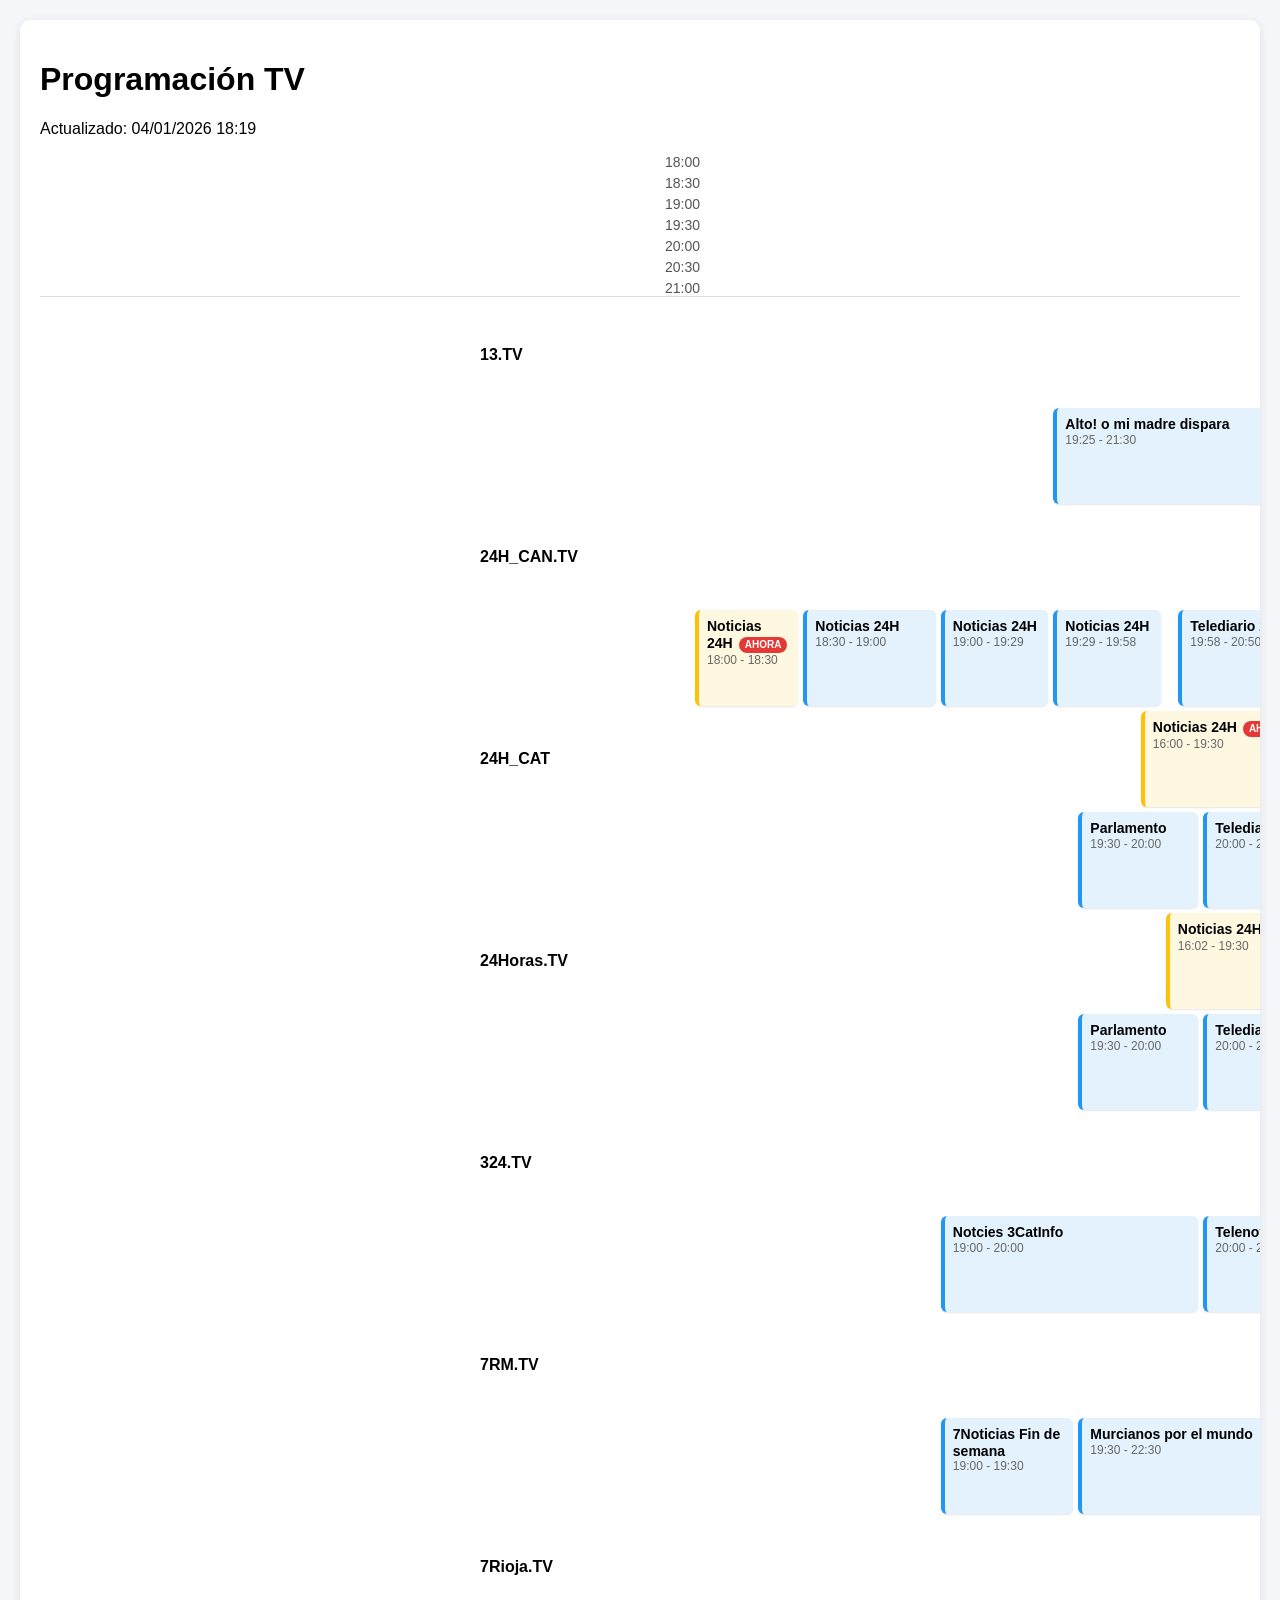
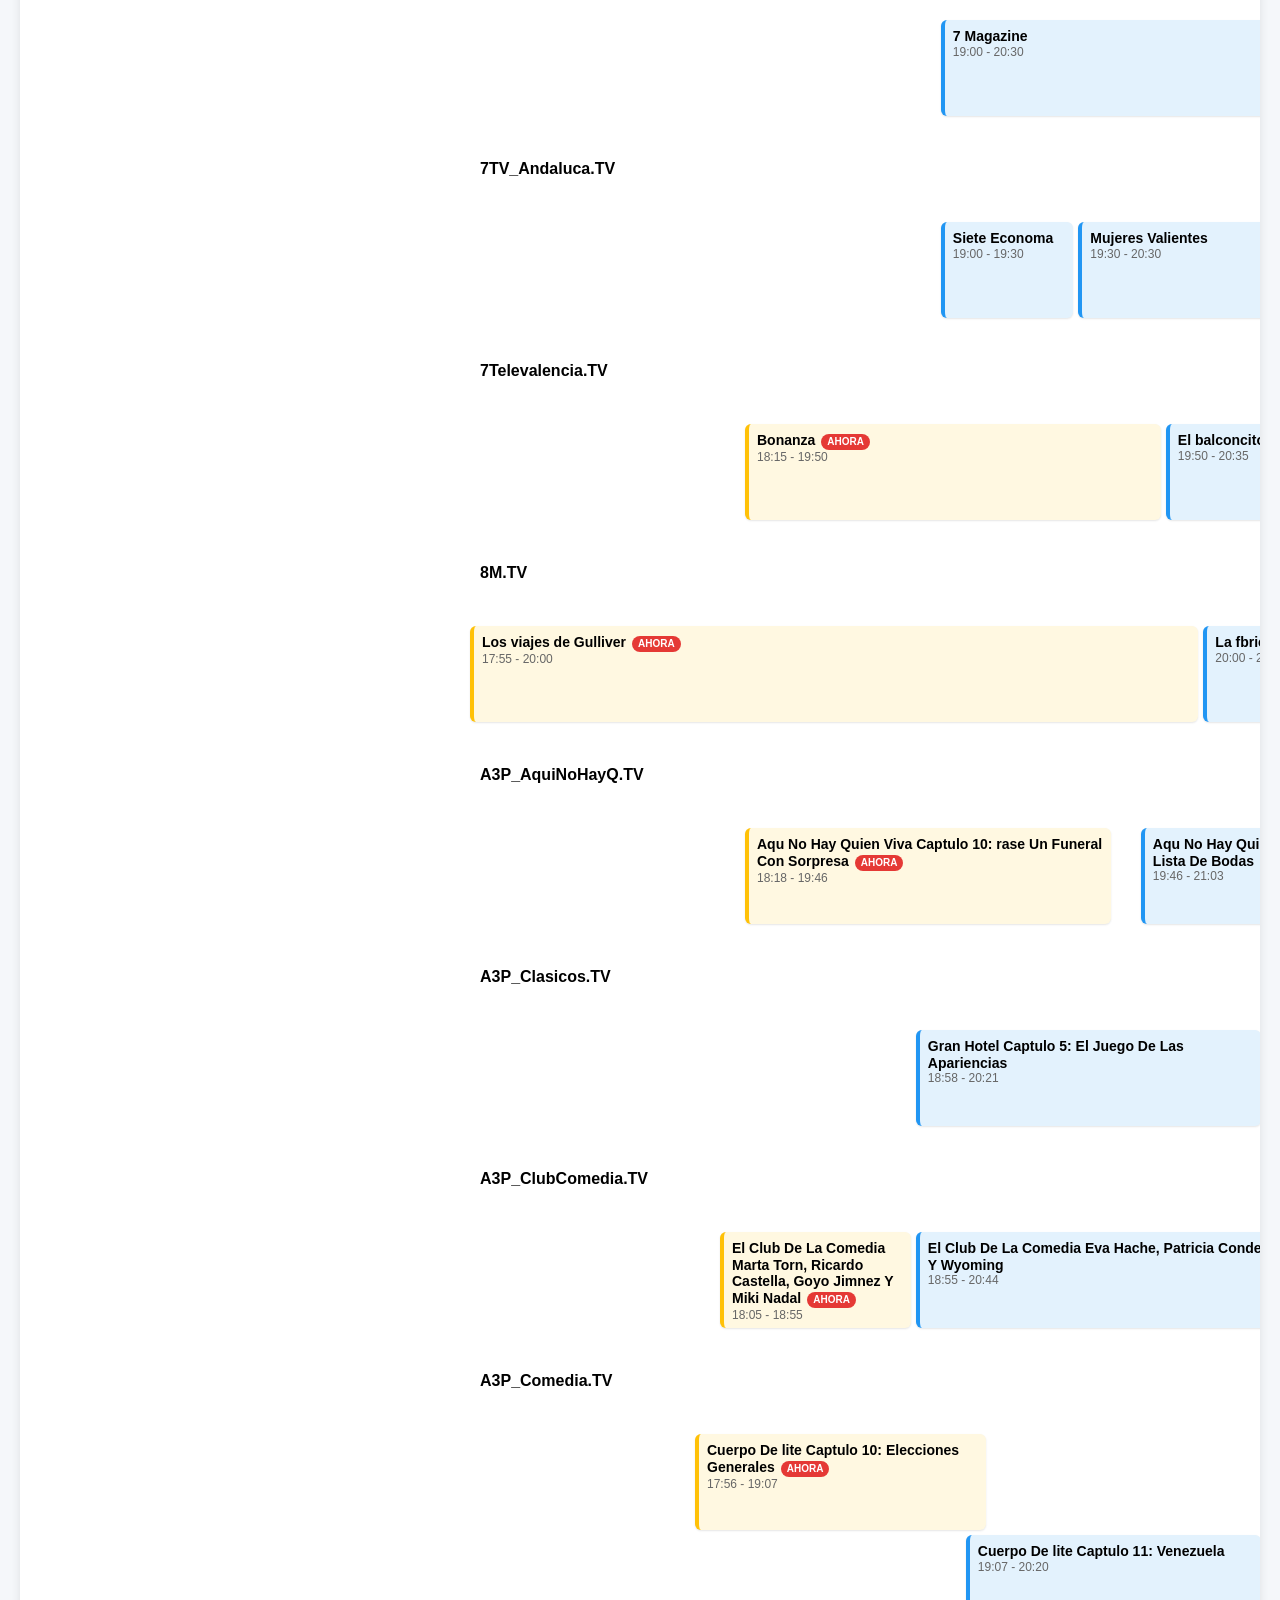
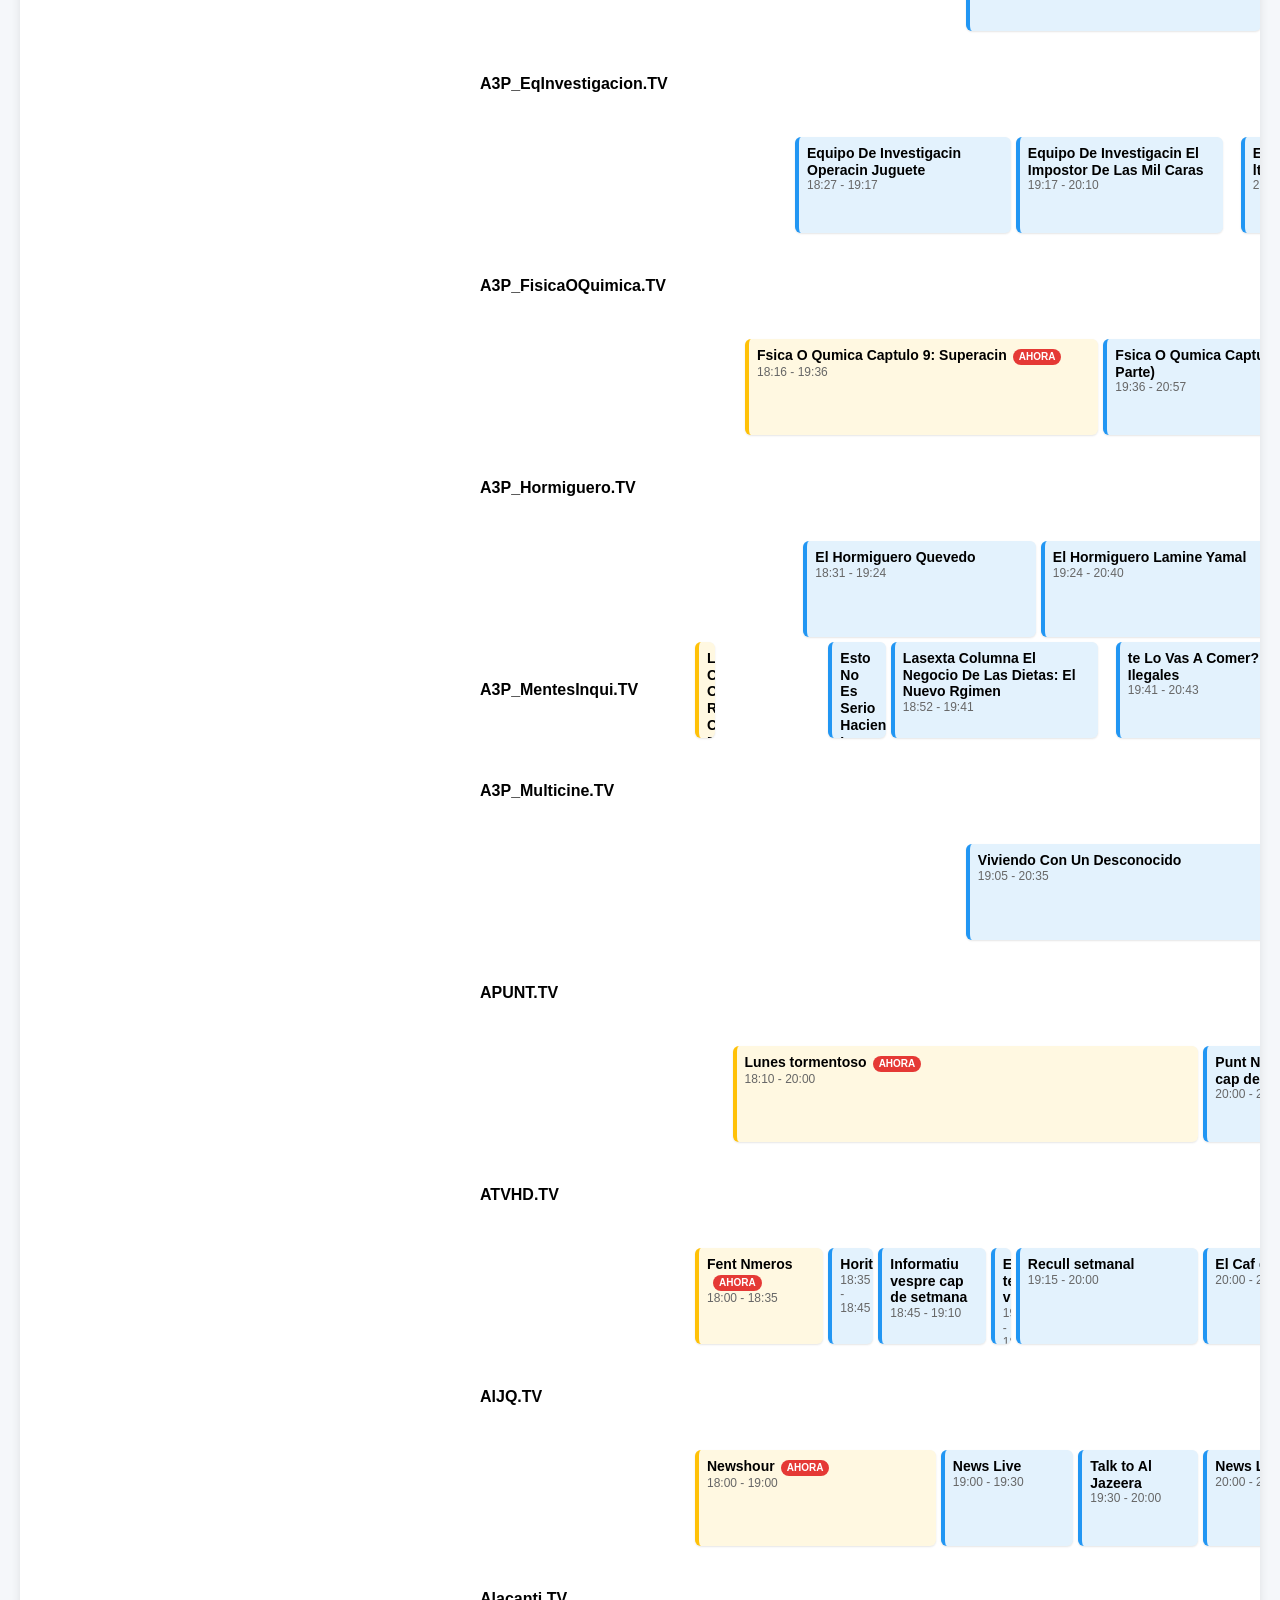
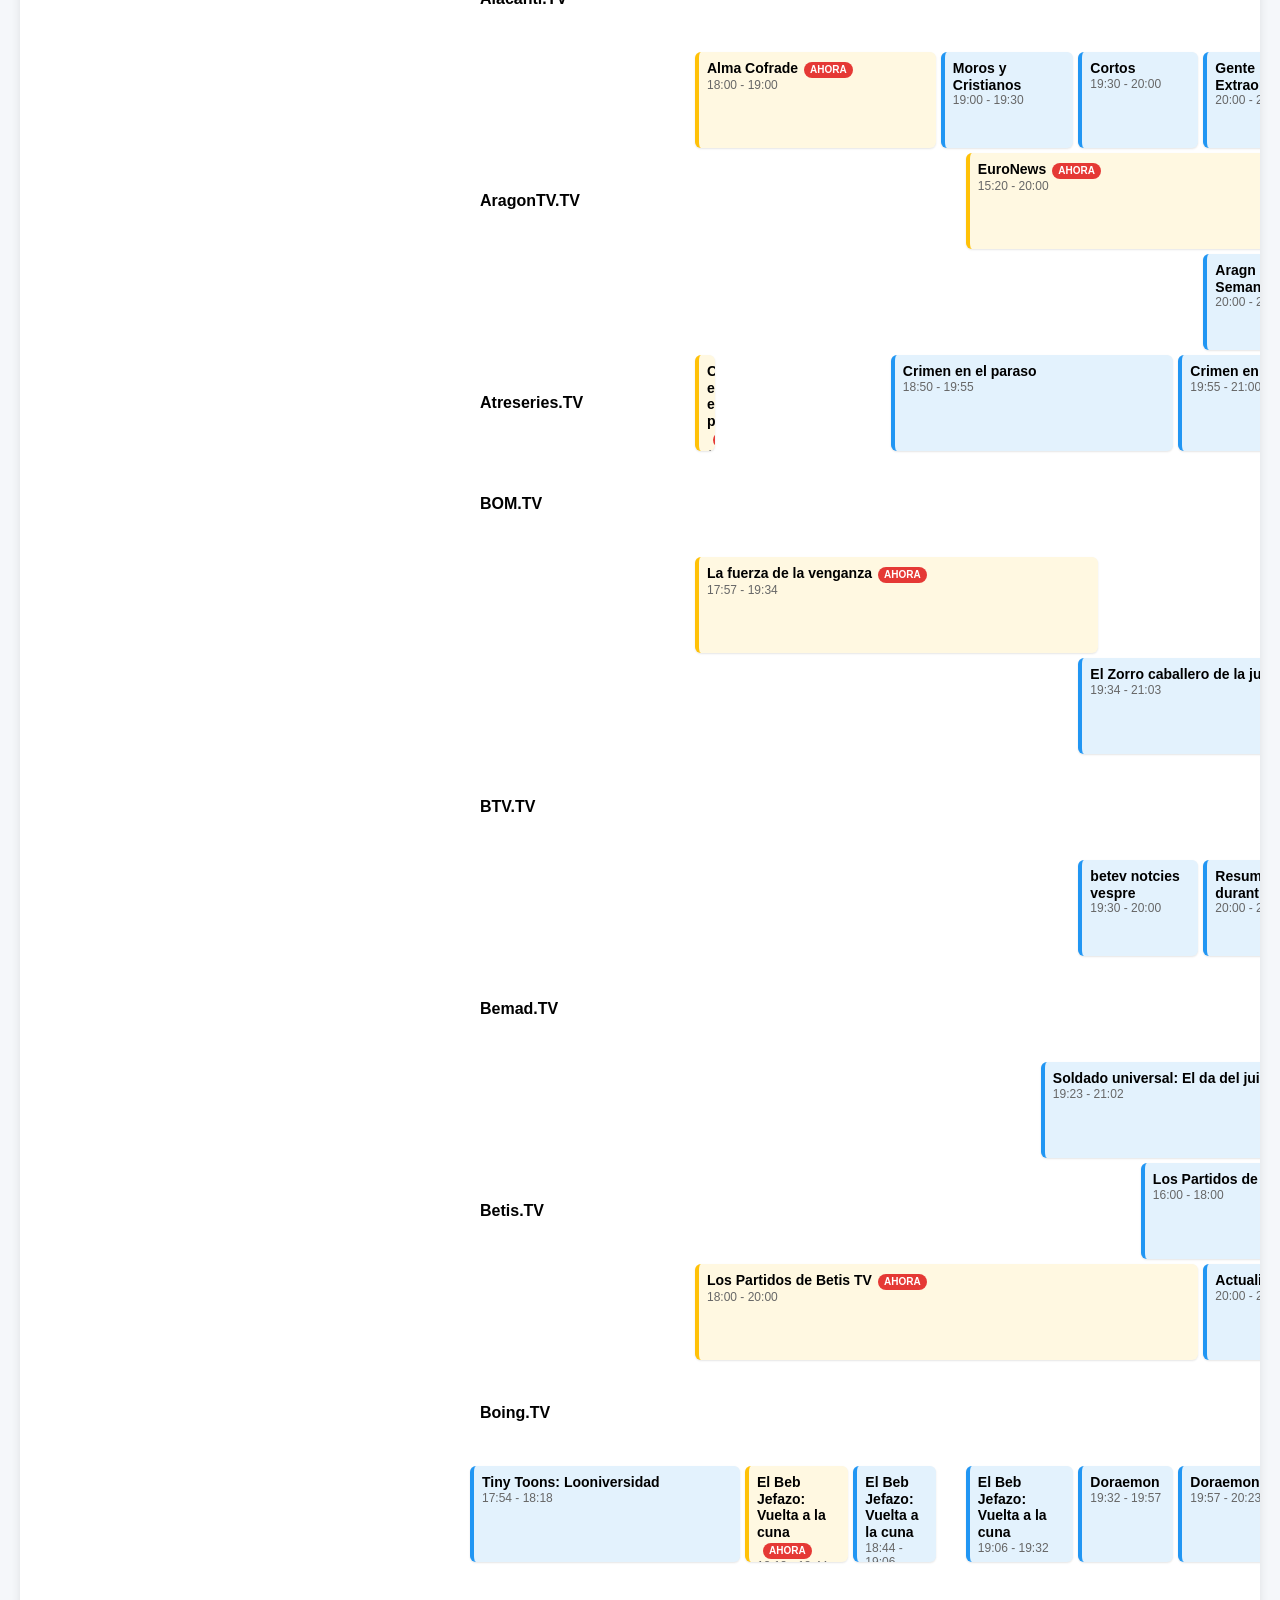
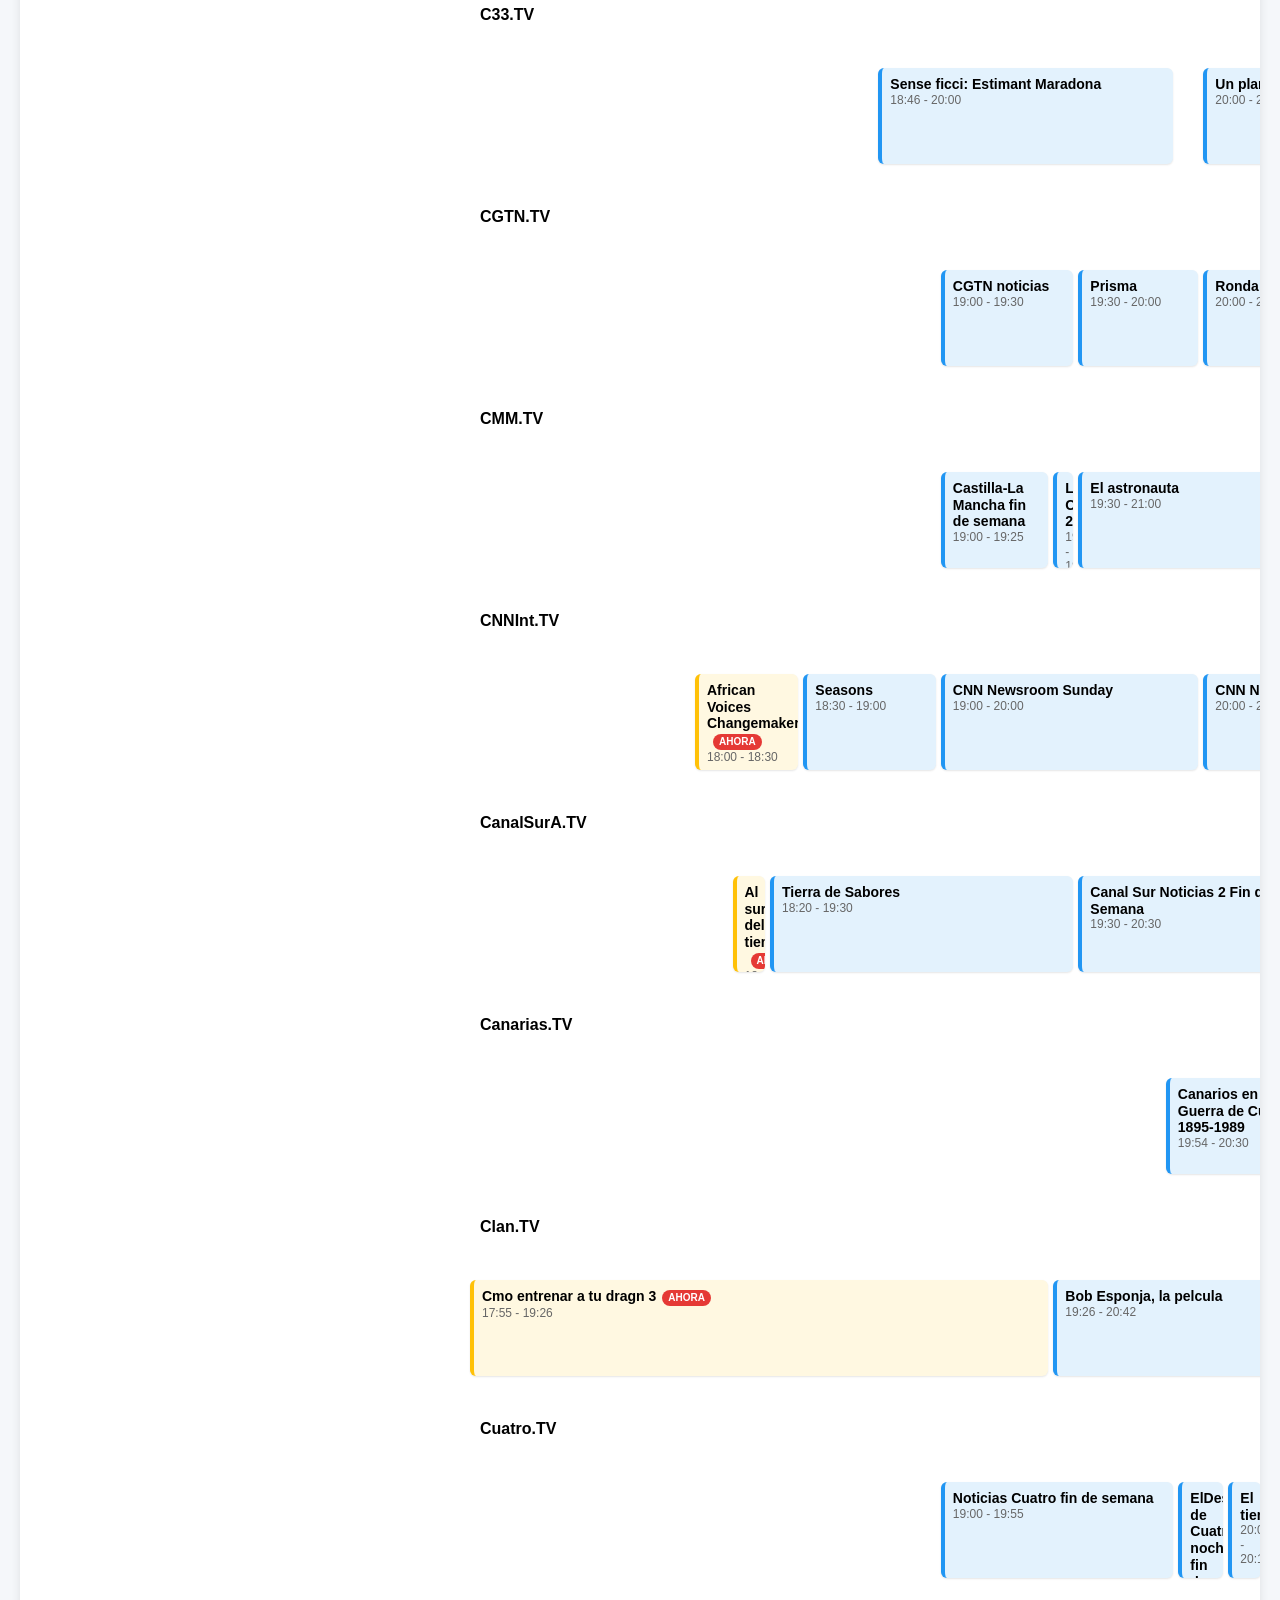
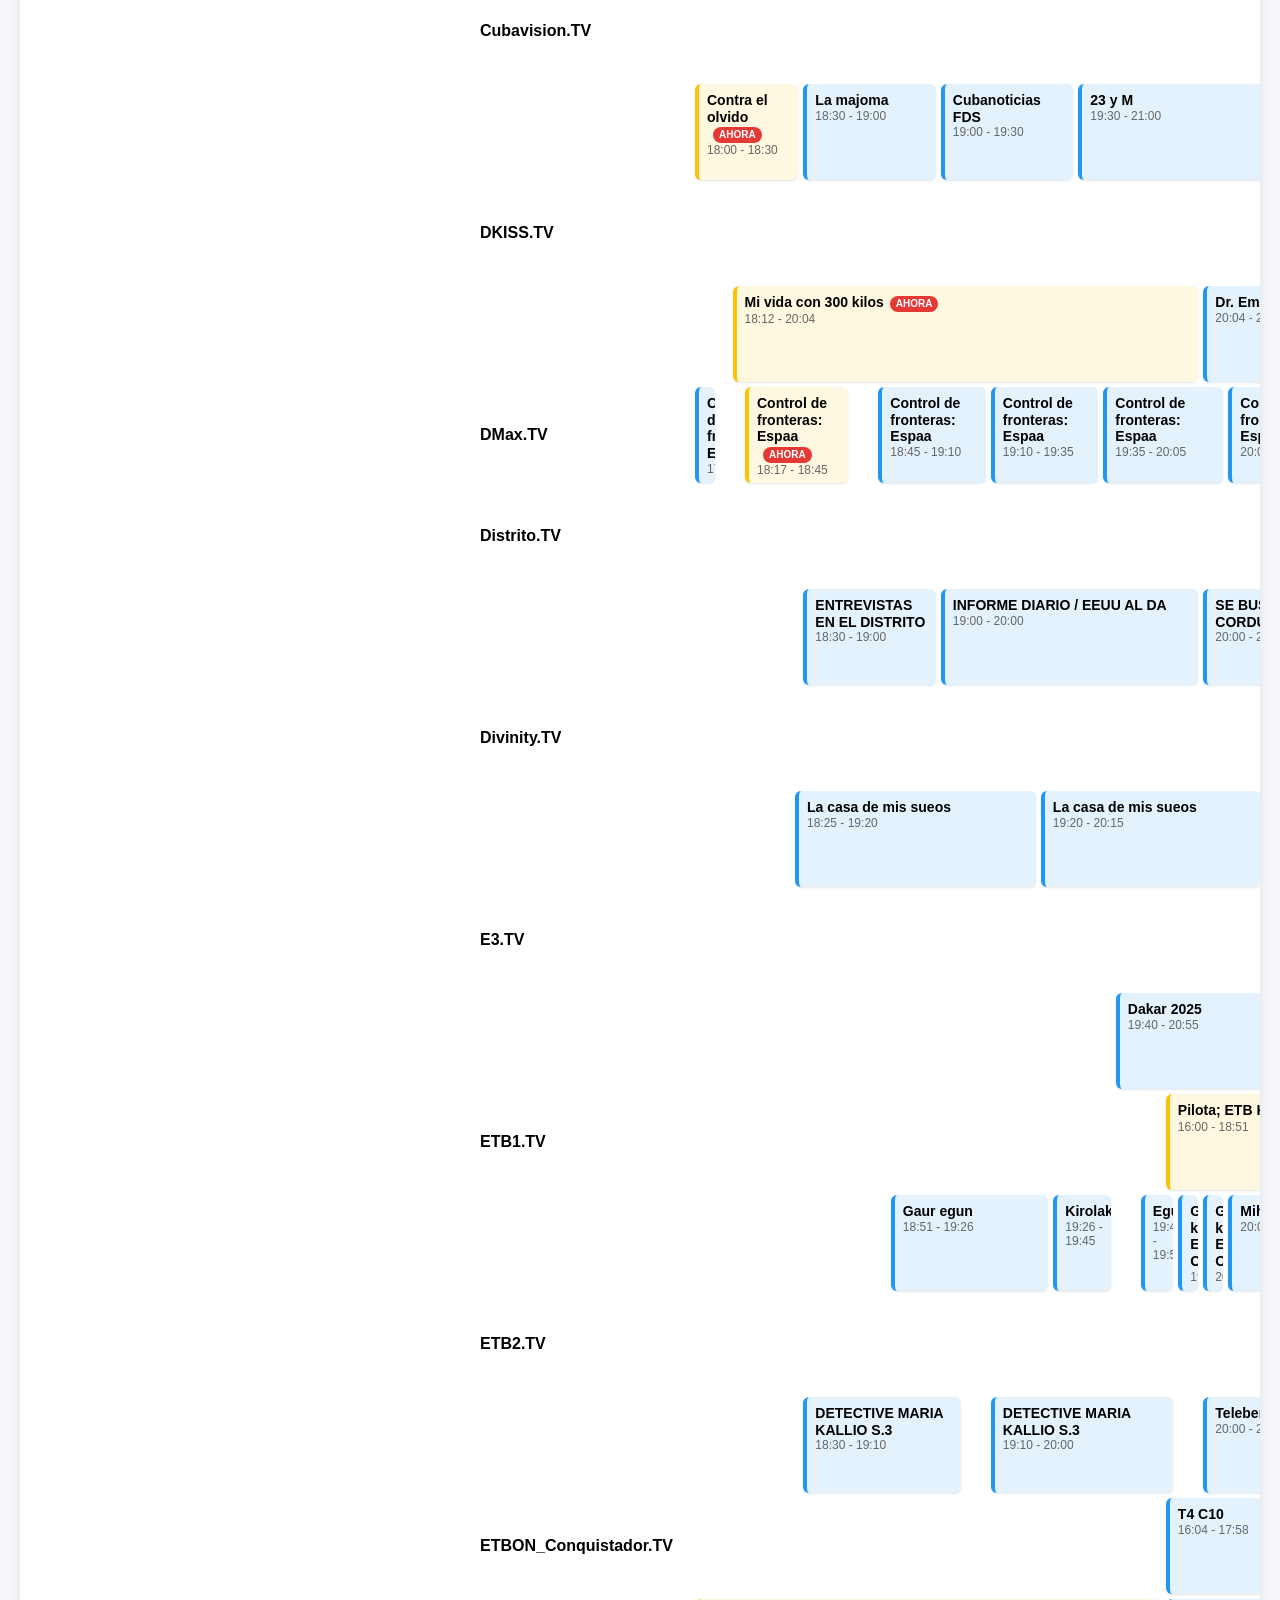
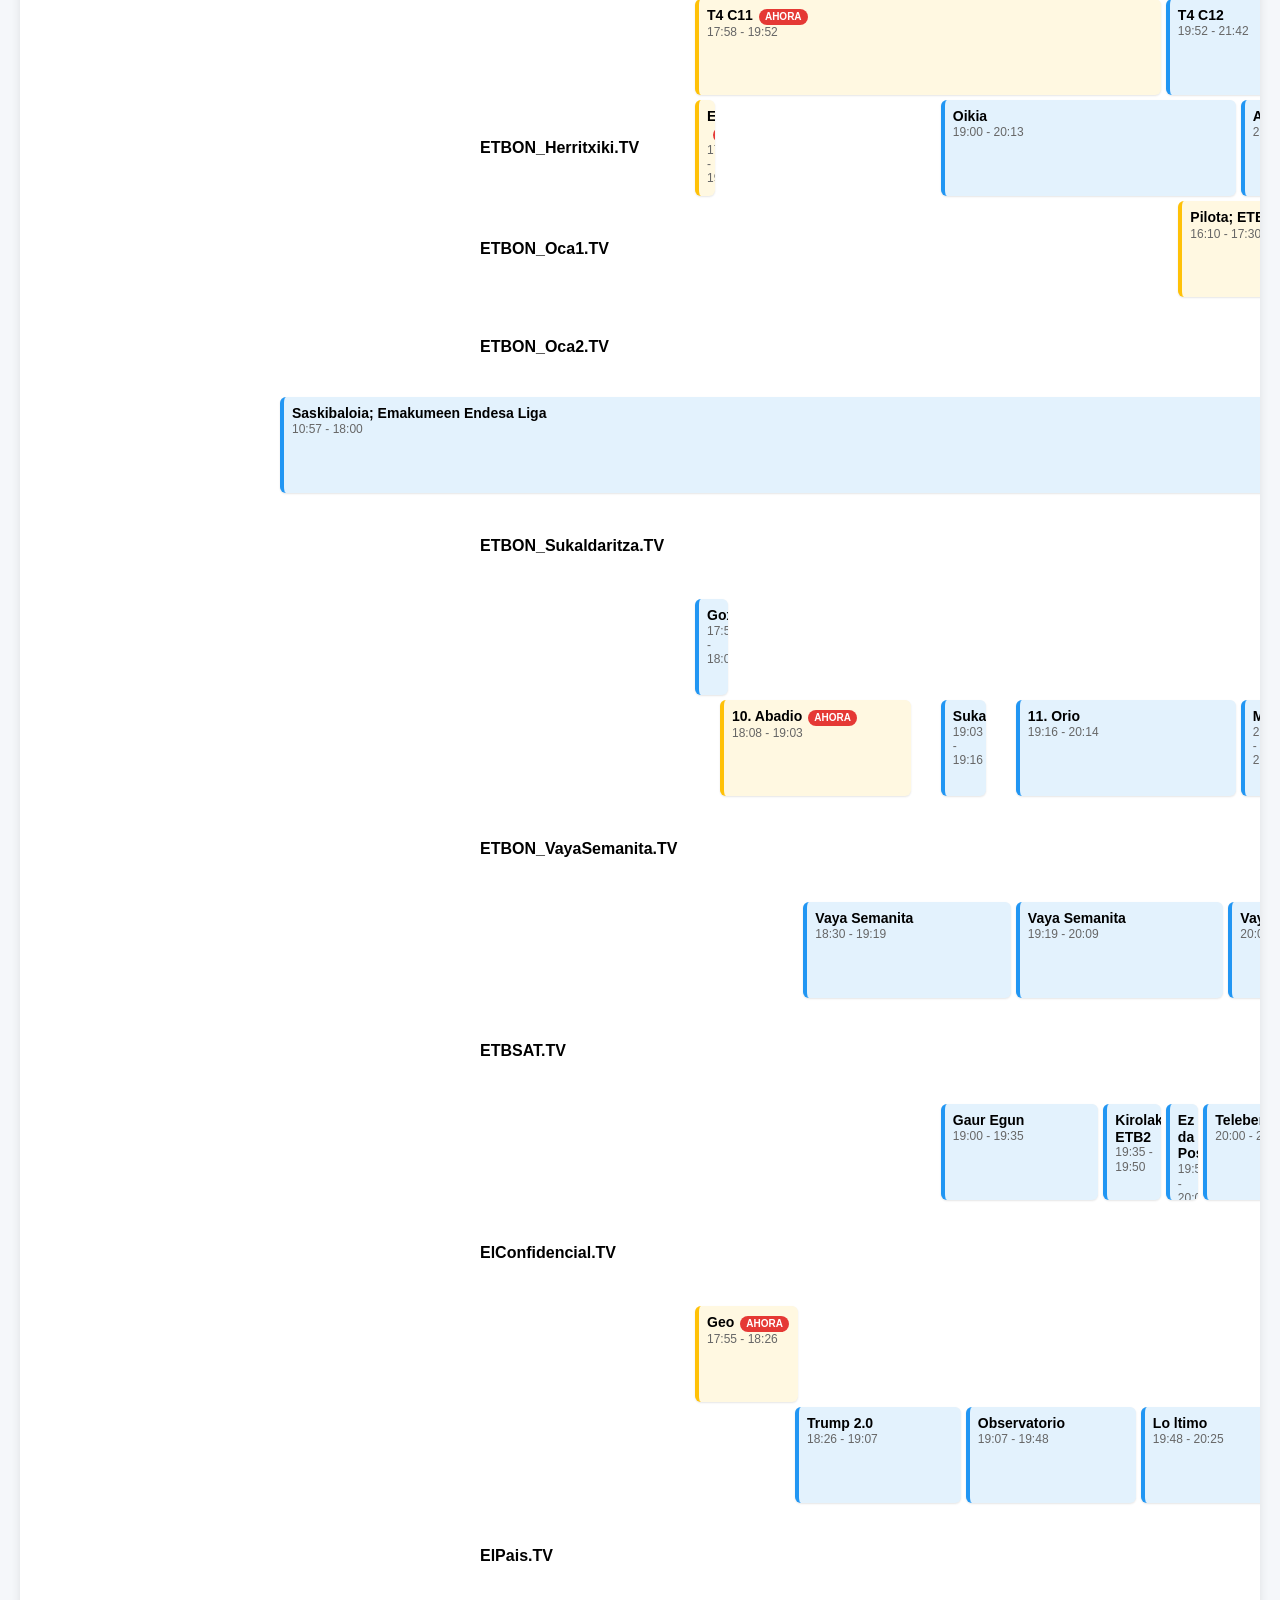
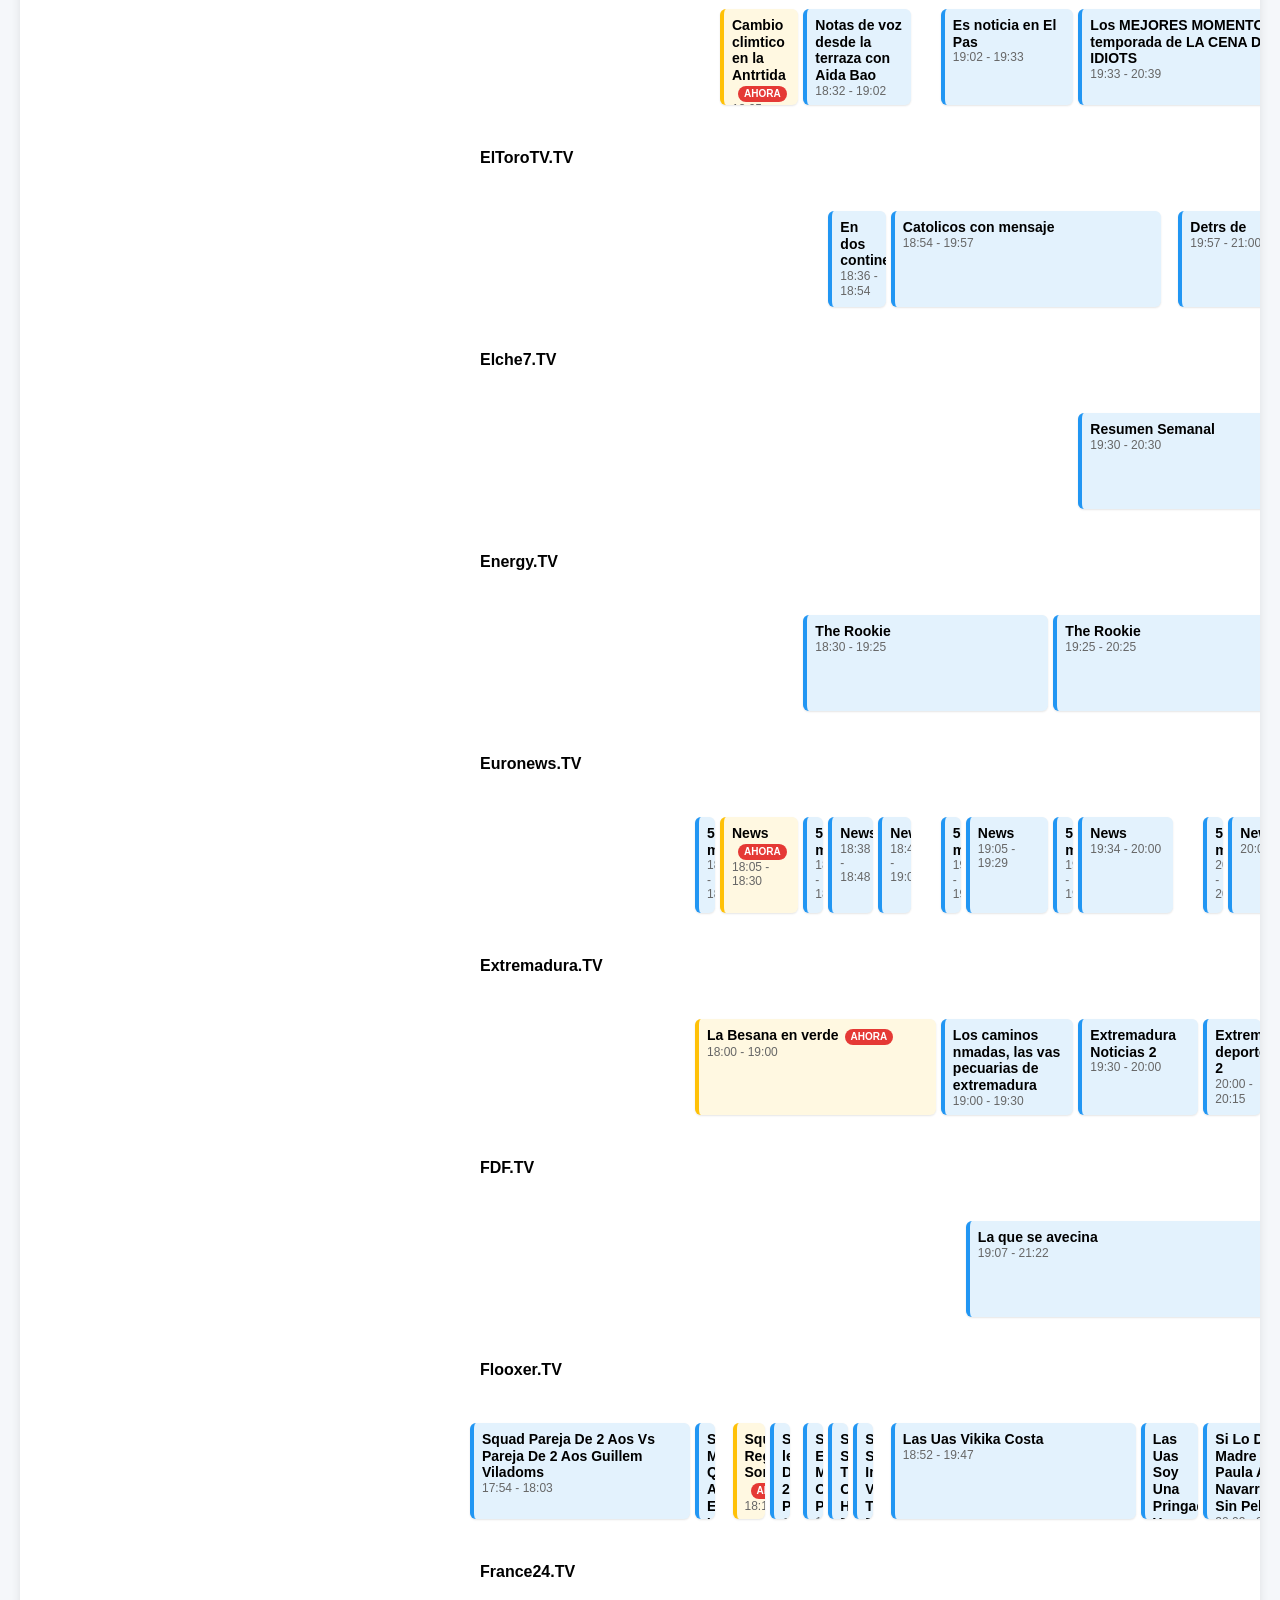
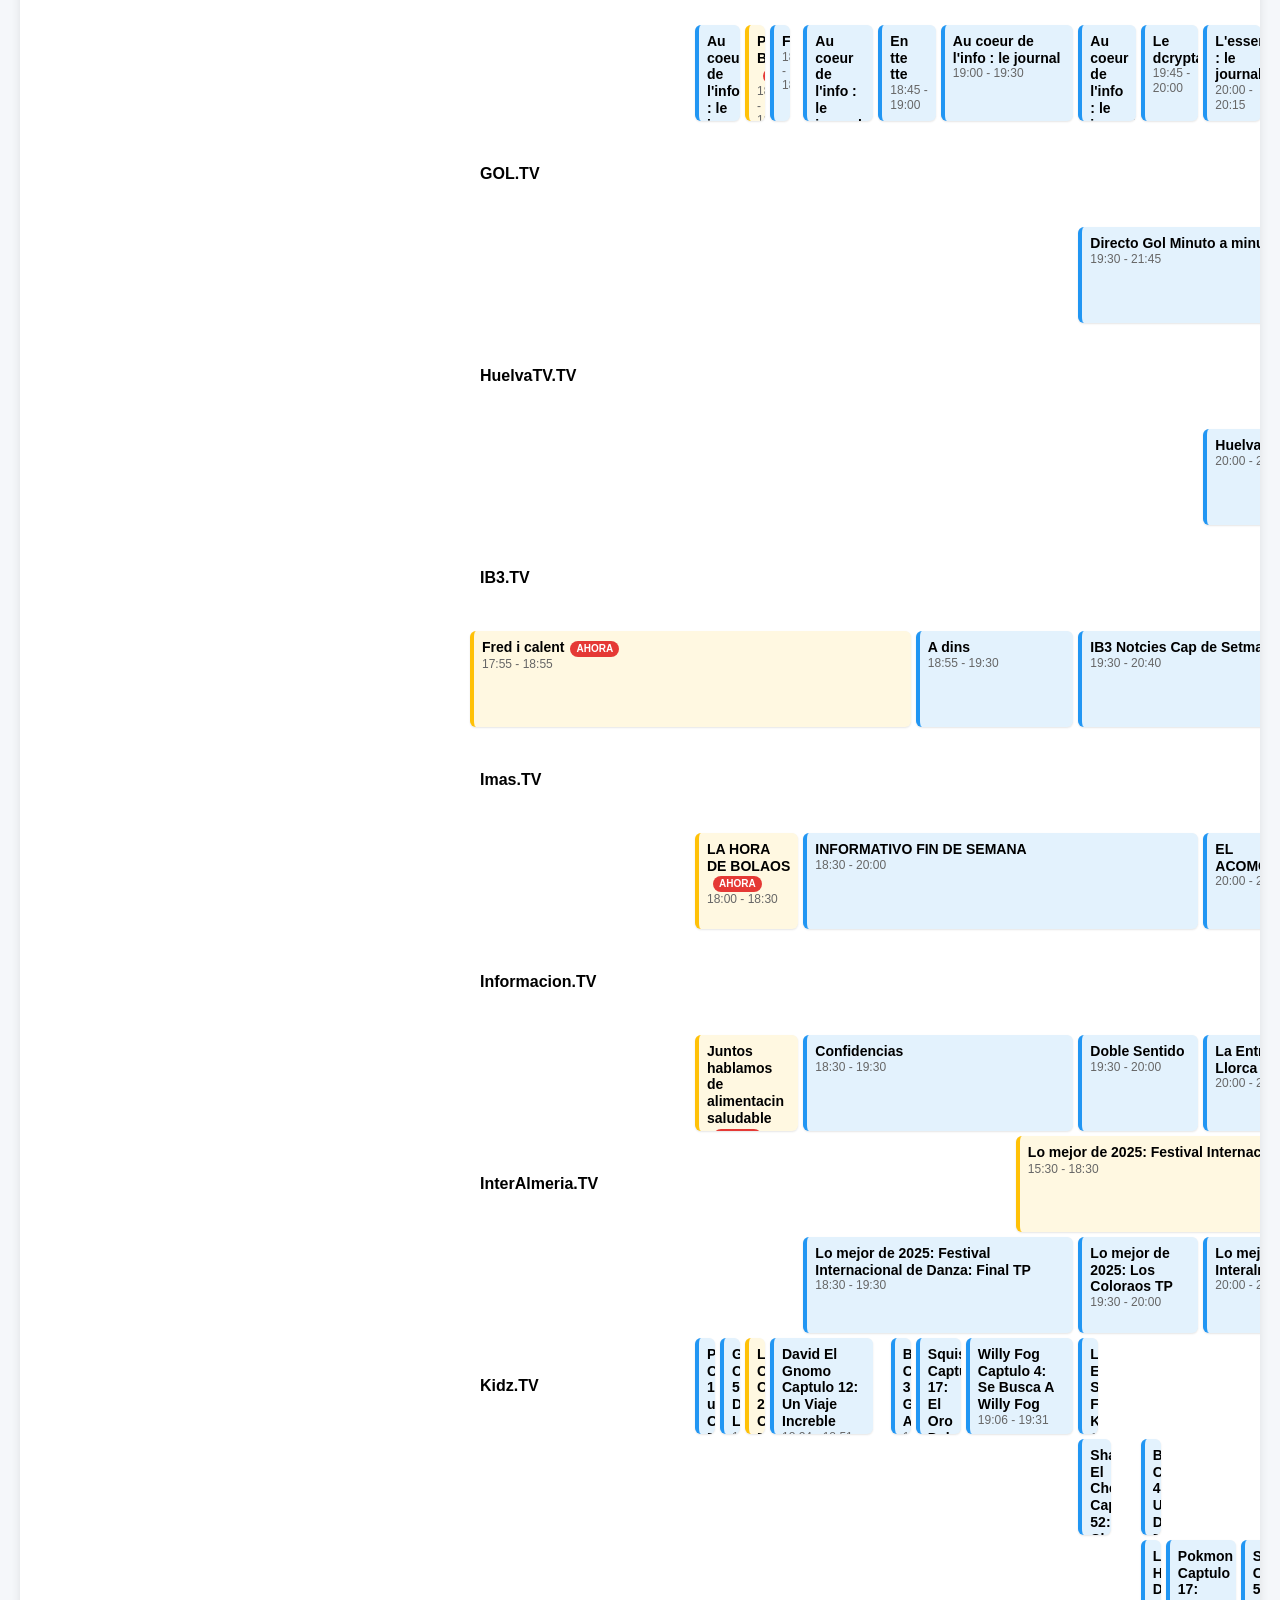
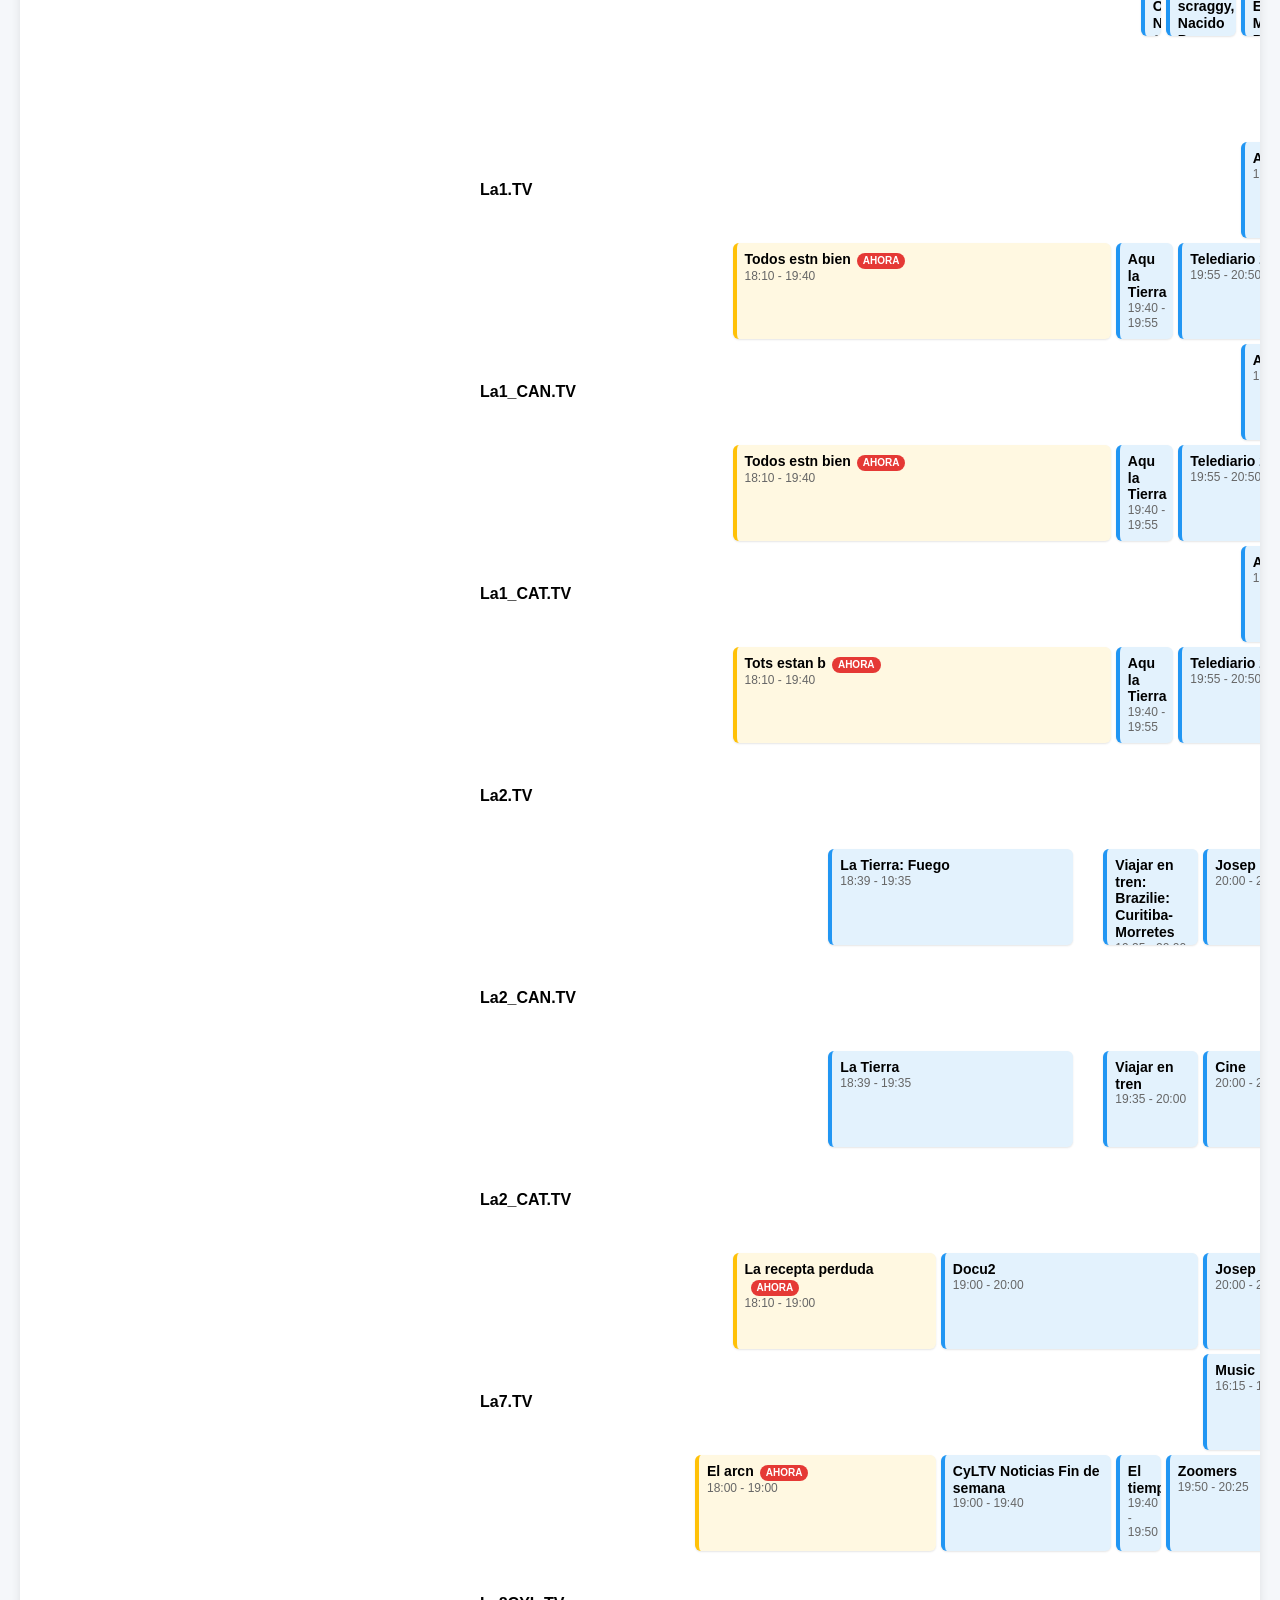
==== commit 34d399d3: "Agregar archivos EPG y la programación generada" ====
--- a/programacion.html
+++ b/programacion.html
@@ -101,3953 +101,4093 @@
 <body>
     <div class="container">
         <h1>Programación TV</h1>
-        <p>Actualizado: 04/01/2026 17:28</p>
+        <p>Actualizado: 04/01/2026 18:19</p>
         <div class="header-row">
             <div class="time-placeholder"></div>
             <div class="timeline">
-                <div class="time-slot">17:00</div><div class="time-slot">17:30</div><div class="time-slot">18:00</div><div class="time-slot">18:30</div><div class="time-slot">19:00</div><div class="time-slot">19:30</div><div class="time-slot">20:00</div>
+                <div class="time-slot">18:00</div><div class="time-slot">18:30</div><div class="time-slot">19:00</div><div class="time-slot">19:30</div><div class="time-slot">20:00</div><div class="time-slot">20:30</div><div class="time-slot">21:00</div>
             </div>
         </div>
         <div class="grid-container">
             <div class="channel-name">13.TV</div>
-        <div class="program " style="grid-column: -16 / span 22;">
-            <div class="program-title">Es peligroso casarse a los 60</div>
-            <div class="program-time">15:30 - 17:20</div>
-        </div>
-        
-        <div class="program now" style="grid-column: 6 / span 25;">
+        <div class="program now" style="grid-column: -6 / span 25;">
             <div class="program-title">Evasin o victoria<span class="now-badge">AHORA</span></div>
             <div class="program-time">17:20 - 19:25</div>
         </div>
         
-        <div class="program " style="grid-column: 31 / span 13;">
+        <div class="program " style="grid-column: 19 / span 25;">
             <div class="program-title">Alto! o mi madre dispara</div>
             <div class="program-time">19:25 - 21:30</div>
         </div>
         <div class="channel-name">24H_CAN.TV</div>
         <div class="program " style="grid-column: -4 / span 6;">
             <div class="program-title">Noticias 24H</div>
-            <div class="program-time">16:30 - 17:00</div>
+            <div class="program-time">17:30 - 18:00</div>
         </div>
         
         <div class="program now" style="grid-column: 2 / span 6;">
             <div class="program-title">Noticias 24H<span class="now-badge">AHORA</span></div>
-            <div class="program-time">17:00 - 17:30</div>
+            <div class="program-time">18:00 - 18:30</div>
         </div>
         
         <div class="program " style="grid-column: 8 / span 6;">
             <div class="program-title">Noticias 24H</div>
-            <div class="program-time">17:30 - 18:00</div>
-        </div>
-        
-        <div class="program " style="grid-column: 14 / span 6;">
-            <div class="program-title">Noticias 24H</div>
-            <div class="program-time">18:00 - 18:30</div>
-        </div>
-        
-        <div class="program " style="grid-column: 20 / span 6;">
-            <div class="program-title">Noticias 24H</div>
             <div class="program-time">18:30 - 19:00</div>
         </div>
         
-        <div class="program " style="grid-column: 26 / span 5;">
+        <div class="program " style="grid-column: 14 / span 5;">
             <div class="program-title">Noticias 24H</div>
             <div class="program-time">19:00 - 19:29</div>
         </div>
         
-        <div class="program " style="grid-column: 31 / span 5;">
+        <div class="program " style="grid-column: 19 / span 5;">
             <div class="program-title">Noticias 24H</div>
             <div class="program-time">19:29 - 19:58</div>
         </div>
         
-        <div class="program " style="grid-column: 37 / span 7;">
+        <div class="program " style="grid-column: 25 / span 10;">
             <div class="program-title">Telediario 2</div>
             <div class="program-time">19:58 - 20:50</div>
         </div>
+        
+        <div class="program " style="grid-column: 36 / span 1;">
+            <div class="program-title">Deportes 2</div>
+            <div class="program-time">20:50 - 20:55</div>
+        </div>
+        
+        <div class="program " style="grid-column: 37 / span 1;">
+            <div class="program-title">Ajustes Zoom Net</div>
+            <div class="program-time">20:55 - 21:00</div>
+        </div>
+        
+        <div class="program " style="grid-column: 38 / span 6;">
+            <div class="program-title">Noticias 24H</div>
+            <div class="program-time">21:00 - 21:30</div>
+        </div>
         <div class="channel-name">24H_CAT</div>
-        <div class="program now" style="grid-column: -10 / span 42;">
+        <div class="program now" style="grid-column: -22 / span 42;">
             <div class="program-title">Noticias 24H<span class="now-badge">AHORA</span></div>
             <div class="program-time">16:00 - 19:30</div>
         </div>
         
-        <div class="program " style="grid-column: 32 / span 6;">
+        <div class="program " style="grid-column: 20 / span 6;">
             <div class="program-title">Parlamento</div>
             <div class="program-time">19:30 - 20:00</div>
         </div>
         
-        <div class="program " style="grid-column: 38 / span 6;">
+        <div class="program " style="grid-column: 26 / span 10;">
             <div class="program-title">Telediario 2</div>
             <div class="program-time">20:00 - 20:54</div>
         </div>
+        
+        <div class="program " style="grid-column: 36 / span 1;">
+            <div class="program-title">Deportes 2</div>
+            <div class="program-time">20:54 - 21:00</div>
+        </div>
+        
+        <div class="program " style="grid-column: 38 / span 6;">
+            <div class="program-title">Noticias 24H</div>
+            <div class="program-time">21:00 - 21:30</div>
+        </div>
         <div class="channel-name">24Horas.TV</div>
-        <div class="program now" style="grid-column: -9 / span 41;">
+        <div class="program now" style="grid-column: -21 / span 41;">
             <div class="program-title">Noticias 24H<span class="now-badge">AHORA</span></div>
             <div class="program-time">16:02 - 19:30</div>
         </div>
         
-        <div class="program " style="grid-column: 32 / span 6;">
+        <div class="program " style="grid-column: 20 / span 6;">
             <div class="program-title">Parlamento</div>
             <div class="program-time">19:30 - 20:00</div>
         </div>
         
-        <div class="program " style="grid-column: 38 / span 6;">
+        <div class="program " style="grid-column: 26 / span 10;">
             <div class="program-title">Telediario 2</div>
             <div class="program-time">20:00 - 20:54</div>
         </div>
+        
+        <div class="program " style="grid-column: 36 / span 1;">
+            <div class="program-title">Deportes 2</div>
+            <div class="program-time">20:54 - 21:00</div>
+        </div>
+        
+        <div class="program " style="grid-column: 38 / span 6;">
+            <div class="program-title">Noticias 24H</div>
+            <div class="program-time">21:00 - 21:30</div>
+        </div>
         <div class="channel-name">324.TV</div>
-        <div class="program now" style="grid-column: -10 / span 18;">
+        <div class="program now" style="grid-column: -4 / span 18;">
             <div class="program-title">Notcies 3CatInfo<span class="now-badge">AHORA</span></div>
-            <div class="program-time">16:00 - 17:30</div>
-        </div>
-        
-        <div class="program " style="grid-column: 8 / span 18;">
-            <div class="program-title">Notcies 3CatInfo</div>
             <div class="program-time">17:30 - 19:00</div>
         </div>
         
-        <div class="program " style="grid-column: 26 / span 12;">
+        <div class="program " style="grid-column: 14 / span 12;">
             <div class="program-title">Notcies 3CatInfo</div>
             <div class="program-time">19:00 - 20:00</div>
         </div>
         
-        <div class="program " style="grid-column: 38 / span 6;">
+        <div class="program " style="grid-column: 26 / span 12;">
             <div class="program-title">Telenotcies vespre cap de setmana</div>
             <div class="program-time">20:00 - 21:02</div>
         </div>
+        
+        <div class="program " style="grid-column: 38 / span 6;">
+            <div class="program-title">Telenotcies vespre cap de setmana</div>
+            <div class="program-time">21:02 - 22:00</div>
+        </div>
         <div class="channel-name">7RM.TV</div>
-        <div class="program now" style="grid-column: -4 / span 12;">
-            <div class="program-title">Una Regin con Magia<span class="now-badge">AHORA</span></div>
-            <div class="program-time">16:30 - 17:30</div>
-        </div>
-        
-        <div class="program " style="grid-column: 8 / span 18;">
-            <div class="program-title">En el corazn de la fiesta</div>
+        <div class="program now" style="grid-column: -4 / span 18;">
+            <div class="program-title">En el corazn de la fiesta<span class="now-badge">AHORA</span></div>
             <div class="program-time">17:30 - 19:00</div>
         </div>
         
-        <div class="program " style="grid-column: 26 / span 6;">
+        <div class="program " style="grid-column: 14 / span 6;">
             <div class="program-title">7Noticias Fin de semana</div>
             <div class="program-time">19:00 - 19:30</div>
         </div>
         
-        <div class="program " style="grid-column: 32 / span 12;">
+        <div class="program " style="grid-column: 20 / span 24;">
             <div class="program-title">Murcianos por el mundo</div>
             <div class="program-time">19:30 - 22:30</div>
         </div>
         <div class="channel-name">7Rioja.TV</div>
-        <div class="program now" style="grid-column: -4 / span 12;">
-            <div class="program-title">Directores de cine<span class="now-badge">AHORA</span></div>
-            <div class="program-time">16:30 - 17:30</div>
-        </div>
-        
-        <div class="program " style="grid-column: 8 / span 18;">
-            <div class="program-title">Pelota mano</div>
+        <div class="program now" style="grid-column: -4 / span 18;">
+            <div class="program-title">Pelota mano<span class="now-badge">AHORA</span></div>
             <div class="program-time">17:30 - 19:00</div>
         </div>
         
-        <div class="program " style="grid-column: 26 / span 18;">
+        <div class="program " style="grid-column: 14 / span 18;">
             <div class="program-title">7 Magazine</div>
             <div class="program-time">19:00 - 20:30</div>
         </div>
+        
+        <div class="program " style="grid-column: 32 / span 12;">
+            <div class="program-title">Hasta la cocina</div>
+            <div class="program-time">20:30 - 21:30</div>
+        </div>
         <div class="channel-name">7TV_Andaluca.TV</div>
-        <div class="program " style="grid-column: -22 / span 24;">
-            <div class="program-title">Cine</div>
-            <div class="program-time">15:00 - 17:00</div>
-        </div>
-        
-        <div class="program now" style="grid-column: 2 / span 24;">
+        <div class="program now" style="grid-column: -10 / span 24;">
             <div class="program-title">Cine<span class="now-badge">AHORA</span></div>
             <div class="program-time">17:00 - 19:00</div>
         </div>
         
-        <div class="program " style="grid-column: 26 / span 6;">
+        <div class="program " style="grid-column: 14 / span 6;">
             <div class="program-title">Siete Economa</div>
             <div class="program-time">19:00 - 19:30</div>
         </div>
         
-        <div class="program " style="grid-column: 32 / span 12;">
+        <div class="program " style="grid-column: 20 / span 12;">
             <div class="program-title">Mujeres Valientes</div>
             <div class="program-time">19:30 - 20:30</div>
         </div>
+        
+        <div class="program " style="grid-column: 32 / span 12;">
+            <div class="program-title">Andaluca paranormal</div>
+            <div class="program-time">20:30 - 21:30</div>
+        </div>
         <div class="channel-name">7Televalencia.TV</div>
-        <div class="program " style="grid-column: -4 / span 6;">
-            <div class="program-title">Mundo Natural</div>
-            <div class="program-time">16:30 - 17:00</div>
-        </div>
-        
-        <div class="program now" style="grid-column: 2 / span 15;">
-            <div class="program-title">La fruita daurada<span class="now-badge">AHORA</span></div>
+        <div class="program " style="grid-column: -10 / span 15;">
+            <div class="program-title">La fruita daurada</div>
             <div class="program-time">17:00 - 18:15</div>
         </div>
         
-        <div class="program " style="grid-column: 17 / span 19;">
-            <div class="program-title">Bonanza</div>
+        <div class="program now" style="grid-column: 5 / span 19;">
+            <div class="program-title">Bonanza<span class="now-badge">AHORA</span></div>
             <div class="program-time">18:15 - 19:50</div>
         </div>
         
-        <div class="program " style="grid-column: 36 / span 8;">
+        <div class="program " style="grid-column: 24 / span 9;">
             <div class="program-title">El balconcito</div>
             <div class="program-time">19:50 - 20:35</div>
         </div>
+        
+        <div class="program " style="grid-column: 33 / span 11;">
+            <div class="program-title">Brotherhood</div>
+            <div class="program-time">20:35 - 22:10</div>
+        </div>
         <div class="channel-name">8M.TV</div>
-        <div class="program " style="grid-column: -22 / span 24;">
-            <div class="program-title">Navidades blancas</div>
-            <div class="program-time">15:00 - 17:00</div>
-        </div>
-        
-        <div class="program now" style="grid-column: 2 / span 6;">
-            <div class="program-title">Cudame mucho<span class="now-badge">AHORA</span></div>
-            <div class="program-time">17:00 - 17:30</div>
-        </div>
-        
-        <div class="program " style="grid-column: 8 / span 5;">
+        <div class="program " style="grid-column: -4 / span 5;">
             <div class="program-title">Pitlane</div>
             <div class="program-time">17:30 - 17:55</div>
         </div>
         
-        <div class="program " style="grid-column: 13 / span 25;">
-            <div class="program-title">Los viajes de Gulliver</div>
+        <div class="program now" style="grid-column: 1 / span 25;">
+            <div class="program-title">Los viajes de Gulliver<span class="now-badge">AHORA</span></div>
             <div class="program-time">17:55 - 20:00</div>
         </div>
         
-        <div class="program " style="grid-column: 38 / span 6;">
+        <div class="program " style="grid-column: 26 / span 14;">
             <div class="program-title">La fbrica de navidad</div>
             <div class="program-time">20:00 - 21:10</div>
         </div>
+        
+        <div class="program " style="grid-column: 40 / span 4;">
+            <div class="program-title">Las aventuras del barn Munchausen</div>
+            <div class="program-time">21:10 - 23:40</div>
+        </div>
         <div class="channel-name">A3P_AquiNoHayQ.TV</div>
-        <div class="program " style="grid-column: -13 / span 15;">
-            <div class="program-title">Aqu No Hay Quien Viva Captulo 8: rase Un Descubrimiento Macabro</div>
-            <div class="program-time">15:45 - 17:04</div>
-        </div>
-        
-        <div class="program now" style="grid-column: 2 / span 14;">
-            <div class="program-title">Aqu No Hay Quien Viva Captulo 9: rase Una Emisora Pirata<span class="now-badge">AHORA</span></div>
+        <div class="program " style="grid-column: -9 / span 14;">
+            <div class="program-title">Aqu No Hay Quien Viva Captulo 9: rase Una Emisora Pirata</div>
             <div class="program-time">17:04 - 18:18</div>
         </div>
         
-        <div class="program " style="grid-column: 17 / span 17;">
-            <div class="program-title">Aqu No Hay Quien Viva Captulo 10: rase Un Funeral Con Sorpresa</div>
+        <div class="program now" style="grid-column: 5 / span 17;">
+            <div class="program-title">Aqu No Hay Quien Viva Captulo 10: rase Un Funeral Con Sorpresa<span class="now-badge">AHORA</span></div>
             <div class="program-time">18:18 - 19:46</div>
         </div>
         
-        <div class="program " style="grid-column: 35 / span 9;">
+        <div class="program " style="grid-column: 23 / span 15;">
             <div class="program-title">Aqu No Hay Quien Viva Captulo 11: rase Una Lista De Bodas</div>
             <div class="program-time">19:46 - 21:03</div>
         </div>
+        
+        <div class="program " style="grid-column: 38 / span 6;">
+            <div class="program-title">Aqu No Hay Quien Viva Captulo 12: rase Un Parip</div>
+            <div class="program-time">21:03 - 22:15</div>
+        </div>
         <div class="channel-name">A3P_Clasicos.TV</div>
-        <div class="program now" style="grid-column: -4 / span 14;">
-            <div class="program-title">Gran Hotel Captulo 1: La Doncella En El Estanque<span class="now-badge">AHORA</span></div>
-            <div class="program-time">16:30 - 17:41</div>
-        </div>
-        
-        <div class="program " style="grid-column: 10 / span 15;">
-            <div class="program-title">Los Protegidos Captulo 10: Secretos Y Limones</div>
+        <div class="program now" style="grid-column: -1 / span 15;">
+            <div class="program-title">Los Protegidos Captulo 10: Secretos Y Limones<span class="now-badge">AHORA</span></div>
             <div class="program-time">17:41 - 18:58</div>
         </div>
         
-        <div class="program " style="grid-column: 25 / span 16;">
+        <div class="program " style="grid-column: 13 / span 16;">
             <div class="program-title">Gran Hotel Captulo 5: El Juego De Las Apariencias</div>
             <div class="program-time">18:58 - 20:21</div>
         </div>
         
-        <div class="program " style="grid-column: 42 / span 2;">
+        <div class="program " style="grid-column: 30 / span 14;">
             <div class="program-title">Gran Hotel Captulo 8: El Camargrafo</div>
             <div class="program-time">20:21 - 21:46</div>
         </div>
         <div class="channel-name">A3P_ClubComedia.TV</div>
-        <div class="program " style="grid-column: -6 / span 10;">
-            <div class="program-title">El Club De La Comedia Especial: Ernesto Sevilla</div>
-            <div class="program-time">16:19 - 17:13</div>
-        </div>
-        
-        <div class="program now" style="grid-column: 4 / span 10;">
-            <div class="program-title">El Club De La Comedia Quequ, Santi Rodrguez, Cristina Castao Y Juanjo Artero<span class="now-badge">AHORA</span></div>
+        <div class="program " style="grid-column: -7 / span 10;">
+            <div class="program-title">El Club De La Comedia Quequ, Santi Rodrguez, Cristina Castao Y Juanjo Artero</div>
             <div class="program-time">17:13 - 18:05</div>
         </div>
         
-        <div class="program " style="grid-column: 15 / span 10;">
-            <div class="program-title">El Club De La Comedia Marta Torn, Ricardo Castella, Goyo Jimnez Y Miki Nadal</div>
+        <div class="program now" style="grid-column: 3 / span 10;">
+            <div class="program-title">El Club De La Comedia Marta Torn, Ricardo Castella, Goyo Jimnez Y Miki Nadal<span class="now-badge">AHORA</span></div>
             <div class="program-time">18:05 - 18:55</div>
         </div>
         
-        <div class="program " style="grid-column: 25 / span 19;">
+        <div class="program " style="grid-column: 13 / span 21;">
             <div class="program-title">El Club De La Comedia Eva Hache, Patricia Conde, Buenafuente Y Wyoming</div>
             <div class="program-time">18:55 - 20:44</div>
         </div>
+        
+        <div class="program " style="grid-column: 34 / span 10;">
+            <div class="program-title">El Club De La Comedia Joaqun Reyes, Anabel Alonso, Jon Plazaola, Berto Romero Y Miki Nadal</div>
+            <div class="program-time">20:44 - 21:55</div>
+        </div>
         <div class="channel-name">A3P_Comedia.TV</div>
-        <div class="program now" style="grid-column: 0 / span 13;">
-            <div class="program-title">Cuerpo De lite Captulo 9: El Virus<span class="now-badge">AHORA</span></div>
+        <div class="program " style="grid-column: -12 / span 13;">
+            <div class="program-title">Cuerpo De lite Captulo 9: El Virus</div>
             <div class="program-time">16:47 - 17:56</div>
         </div>
         
-        <div class="program " style="grid-column: 13 / span 14;">
-            <div class="program-title">Cuerpo De lite Captulo 10: Elecciones Generales</div>
+        <div class="program now" style="grid-column: 2 / span 14;">
+            <div class="program-title">Cuerpo De lite Captulo 10: Elecciones Generales<span class="now-badge">AHORA</span></div>
             <div class="program-time">17:56 - 19:07</div>
         </div>
         
-        <div class="program " style="grid-column: 27 / span 14;">
+        <div class="program " style="grid-column: 15 / span 14;">
             <div class="program-title">Cuerpo De lite Captulo 11: Venezuela</div>
             <div class="program-time">19:07 - 20:20</div>
         </div>
         
-        <div class="program " style="grid-column: 42 / span 2;">
+        <div class="program " style="grid-column: 30 / span 14;">
             <div class="program-title">Cuerpo De lite Captulo 12: El Kozinero</div>
             <div class="program-time">20:20 - 21:31</div>
         </div>
         <div class="channel-name">A3P_EqInvestigacion.TV</div>
-        <div class="program now" style="grid-column: -2 / span 12;">
-            <div class="program-title">Equipo De Investigacin El Legado Oculto Del Franquismo<span class="now-badge">AHORA</span></div>
-            <div class="program-time">16:37 - 17:37</div>
-        </div>
-        
-        <div class="program " style="grid-column: 9 / span 10;">
-            <div class="program-title">Equipo De Investigacin Inteligencia Artificial: Desafo Total</div>
+        <div class="program now" style="grid-column: -2 / span 10;">
+            <div class="program-title">Equipo De Investigacin Inteligencia Artificial: Desafo Total<span class="now-badge">AHORA</span></div>
             <div class="program-time">17:37 - 18:27</div>
         </div>
         
-        <div class="program " style="grid-column: 19 / span 10;">
+        <div class="program " style="grid-column: 7 / span 10;">
             <div class="program-title">Equipo De Investigacin Operacin Juguete</div>
             <div class="program-time">18:27 - 19:17</div>
         </div>
         
-        <div class="program " style="grid-column: 29 / span 10;">
+        <div class="program " style="grid-column: 17 / span 10;">
             <div class="program-title">Equipo De Investigacin El Impostor De Las Mil Caras</div>
             <div class="program-time">19:17 - 20:10</div>
         </div>
         
-        <div class="program " style="grid-column: 40 / span 4;">
+        <div class="program " style="grid-column: 28 / span 10;">
             <div class="program-title">Equipo De Investigacin La ltima Cita De Marta</div>
             <div class="program-time">20:10 - 21:02</div>
         </div>
+        
+        <div class="program " style="grid-column: 38 / span 6;">
+            <div class="program-title">Equipo De Investigacin Turismofobia</div>
+            <div class="program-time">21:02 - 21:52</div>
+        </div>
         <div class="channel-name">A3P_FisicaOQuimica.TV</div>
-        <div class="program now" style="grid-column: 2 / span 16;">
-            <div class="program-title">Fsica O Qumica Captulo 8: Yo Nunca He...<span class="now-badge">AHORA</span></div>
+        <div class="program " style="grid-column: -10 / span 16;">
+            <div class="program-title">Fsica O Qumica Captulo 8: Yo Nunca He...</div>
             <div class="program-time">16:56 - 18:16</div>
         </div>
         
-        <div class="program " style="grid-column: 17 / span 16;">
-            <div class="program-title">Fsica O Qumica Captulo 9: Superacin</div>
+        <div class="program now" style="grid-column: 5 / span 16;">
+            <div class="program-title">Fsica O Qumica Captulo 9: Superacin<span class="now-badge">AHORA</span></div>
             <div class="program-time">18:16 - 19:36</div>
         </div>
         
-        <div class="program " style="grid-column: 33 / span 11;">
+        <div class="program " style="grid-column: 21 / span 16;">
             <div class="program-title">Fsica O Qumica Captulo 10: Salto Al Vaco (1 Parte)</div>
             <div class="program-time">19:36 - 20:57</div>
         </div>
+        
+        <div class="program " style="grid-column: 37 / span 7;">
+            <div class="program-title">Fsica O Qumica Captulo 11: Salto Al Vaco (2 Parte)</div>
+            <div class="program-time">20:57 - 22:24</div>
+        </div>
         <div class="channel-name">A3P_Hormiguero.TV</div>
-        <div class="program now" style="grid-column: 1 / span 10;">
-            <div class="program-title">El Hormiguero Alejandro Sanz<span class="now-badge">AHORA</span></div>
-            <div class="program-time">16:51 - 17:41</div>
-        </div>
-        
-        <div class="program " style="grid-column: 10 / span 10;">
-            <div class="program-title">El Hormiguero Chenoa</div>
+        <div class="program now" style="grid-column: -1 / span 10;">
+            <div class="program-title">El Hormiguero Chenoa<span class="now-badge">AHORA</span></div>
             <div class="program-time">17:41 - 18:31</div>
         </div>
         
-        <div class="program " style="grid-column: 20 / span 10;">
+        <div class="program " style="grid-column: 8 / span 10;">
             <div class="program-title">El Hormiguero Quevedo</div>
             <div class="program-time">18:31 - 19:24</div>
         </div>
         
-        <div class="program " style="grid-column: 30 / span 14;">
+        <div class="program " style="grid-column: 18 / span 15;">
             <div class="program-title">El Hormiguero Lamine Yamal</div>
             <div class="program-time">19:24 - 20:40</div>
         </div>
+        
+        <div class="program " style="grid-column: 34 / span 10;">
+            <div class="program-title">El Hormiguero Hugo Silva</div>
+            <div class="program-time">20:40 - 21:36</div>
+        </div>
         <div class="channel-name">A3P_MentesInqui.TV</div>
-        <div class="program now" style="grid-column: 2 / span 10;">
-            <div class="program-title">Lasexta Columna Columnas De La Historia. Banesto, 1993: As Despeinaron A Mario Conde<span class="now-badge">AHORA</span></div>
-            <div class="program-time">16:56 - 17:47</div>
-        </div>
-        
-        <div class="program " style="grid-column: 11 / span 10;">
-            <div class="program-title">Lasexta Columna Octubre Rojo: Cmo Evitar Una Guerra Nuclear</div>
+        <div class="program now" style="grid-column: 0 / span 10;">
+            <div class="program-title">Lasexta Columna Octubre Rojo: Cmo Evitar Una Guerra Nuclear<span class="now-badge">AHORA</span></div>
             <div class="program-time">17:47 - 18:37</div>
         </div>
         
-        <div class="program " style="grid-column: 21 / span 3;">
+        <div class="program " style="grid-column: 9 / span 3;">
             <div class="program-title">Esto No Es Serio Haciendo La Mierda</div>
             <div class="program-time">18:37 - 18:52</div>
         </div>
         
-        <div class="program " style="grid-column: 24 / span 9;">
+        <div class="program " style="grid-column: 12 / span 9;">
             <div class="program-title">Lasexta Columna El Negocio De Las Dietas: El Nuevo Rgimen</div>
             <div class="program-time">18:52 - 19:41</div>
         </div>
         
-        <div class="program " style="grid-column: 34 / span 10;">
+        <div class="program " style="grid-column: 22 / span 12;">
             <div class="program-title">te Lo Vas A Comer? Los Catering Ilegales</div>
             <div class="program-time">19:41 - 20:43</div>
         </div>
+        
+        <div class="program " style="grid-column: 34 / span 10;">
+            <div class="program-title">te Lo Vas A Comer? El Fraude De La Comida Eco</div>
+            <div class="program-time">20:43 - 21:43</div>
+        </div>
         <div class="channel-name">A3P_Multicine.TV</div>
-        <div class="program now" style="grid-column: -6 / span 16;">
-            <div class="program-title">La Mirada Tras El Espejo<span class="now-badge">AHORA</span></div>
-            <div class="program-time">16:19 - 17:43</div>
-        </div>
-        
-        <div class="program " style="grid-column: 10 / span 16;">
-            <div class="program-title">El Asesino De Mi Hermano</div>
+        <div class="program now" style="grid-column: -1 / span 16;">
+            <div class="program-title">El Asesino De Mi Hermano<span class="now-badge">AHORA</span></div>
             <div class="program-time">17:43 - 19:05</div>
         </div>
         
-        <div class="program " style="grid-column: 27 / span 17;">
+        <div class="program " style="grid-column: 15 / span 18;">
             <div class="program-title">Viviendo Con Un Desconocido</div>
             <div class="program-time">19:05 - 20:35</div>
         </div>
+        
+        <div class="program " style="grid-column: 33 / span 11;">
+            <div class="program-title">Animadoras En Peligro</div>
+            <div class="program-time">20:35 - 22:00</div>
+        </div>
         <div class="channel-name">APUNT.TV</div>
-        <div class="program now" style="grid-column: -2 / span 18;">
-            <div class="program-title">Al lmite de la verdad<span class="now-badge">AHORA</span></div>
+        <div class="program " style="grid-column: -14 / span 18;">
+            <div class="program-title">Al lmite de la verdad</div>
             <div class="program-time">16:40 - 18:10</div>
         </div>
         
-        <div class="program " style="grid-column: 16 / span 22;">
-            <div class="program-title">Lunes tormentoso</div>
+        <div class="program now" style="grid-column: 4 / span 22;">
+            <div class="program-title">Lunes tormentoso<span class="now-badge">AHORA</span></div>
             <div class="program-time">18:10 - 20:00</div>
         </div>
         
-        <div class="program " style="grid-column: 38 / span 6;">
+        <div class="program " style="grid-column: 26 / span 6;">
             <div class="program-title"> Punt Notcies - cap de setmana</div>
             <div class="program-time">20:00 - 20:30</div>
         </div>
+        
+        <div class="program " style="grid-column: 32 / span 12;">
+            <div class="program-title">En casa dIns</div>
+            <div class="program-time">20:30 - 22:10</div>
+        </div>
         <div class="channel-name">ATVHD.TV</div>
-        <div class="program " style="grid-column: -4 / span 6;">
-            <div class="program-title">El trnsit</div>
-            <div class="program-time">16:30 - 17:00</div>
-        </div>
-        
-        <div class="program now" style="grid-column: 2 / span 8;">
-            <div class="program-title">Mou-te<span class="now-badge">AHORA</span></div>
-            <div class="program-time">17:00 - 17:40</div>
-        </div>
-        
-        <div class="program " style="grid-column: 10 / span 4;">
+        <div class="program " style="grid-column: -2 / span 4;">
             <div class="program-title">El trnsit</div>
             <div class="program-time">17:40 - 18:00</div>
         </div>
         
-        <div class="program " style="grid-column: 14 / span 7;">
-            <div class="program-title">Fent Nmeros</div>
+        <div class="program now" style="grid-column: 2 / span 7;">
+            <div class="program-title">Fent Nmeros<span class="now-badge">AHORA</span></div>
             <div class="program-time">18:00 - 18:35</div>
         </div>
         
-        <div class="program " style="grid-column: 21 / span 2;">
+        <div class="program " style="grid-column: 9 / span 2;">
             <div class="program-title">Horitzons</div>
             <div class="program-time">18:35 - 18:45</div>
         </div>
         
-        <div class="program " style="grid-column: 23 / span 5;">
+        <div class="program " style="grid-column: 11 / span 5;">
             <div class="program-title">Informatiu vespre cap de setmana</div>
             <div class="program-time">18:45 - 19:10</div>
         </div>
         
-        <div class="program " style="grid-column: 28 / span 1;">
+        <div class="program " style="grid-column: 16 / span 1;">
             <div class="program-title">El temps vespre</div>
             <div class="program-time">19:10 - 19:15</div>
         </div>
         
-        <div class="program " style="grid-column: 29 / span 9;">
+        <div class="program " style="grid-column: 17 / span 9;">
             <div class="program-title">Recull setmanal</div>
             <div class="program-time">19:15 - 20:00</div>
         </div>
         
-        <div class="program " style="grid-column: 38 / span 6;">
+        <div class="program " style="grid-column: 26 / span 17;">
             <div class="program-title">El Caf de l'Avui ser un bon dia</div>
             <div class="program-time">20:00 - 21:25</div>
         </div>
         <div class="channel-name">AlJQ.TV</div>
         <div class="program " style="grid-column: -4 / span 6;">
-            <div class="program-title">101 East</div>
-            <div class="program-time">16:30 - 17:00</div>
-        </div>
-        
-        <div class="program now" style="grid-column: 2 / span 6;">
-            <div class="program-title">News Live<span class="now-badge">AHORA</span></div>
-            <div class="program-time">17:00 - 17:30</div>
-        </div>
-        
-        <div class="program " style="grid-column: 8 / span 6;">
             <div class="program-title">Inside Story</div>
             <div class="program-time">17:30 - 18:00</div>
         </div>
         
-        <div class="program " style="grid-column: 14 / span 12;">
-            <div class="program-title">Newshour</div>
+        <div class="program now" style="grid-column: 2 / span 12;">
+            <div class="program-title">Newshour<span class="now-badge">AHORA</span></div>
             <div class="program-time">18:00 - 19:00</div>
+        </div>
+        
+        <div class="program " style="grid-column: 14 / span 6;">
+            <div class="program-title">News Live</div>
+            <div class="program-time">19:00 - 19:30</div>
+        </div>
+        
+        <div class="program " style="grid-column: 20 / span 6;">
+            <div class="program-title">Talk to Al Jazeera</div>
+            <div class="program-time">19:30 - 20:00</div>
         </div>
         
         <div class="program " style="grid-column: 26 / span 6;">
             <div class="program-title">News Live</div>
-            <div class="program-time">19:00 - 19:30</div>
+            <div class="program-time">20:00 - 20:30</div>
         </div>
         
         <div class="program " style="grid-column: 32 / span 6;">
-            <div class="program-title">Talk to Al Jazeera</div>
-            <div class="program-time">19:30 - 20:00</div>
-        </div>
-        
-        <div class="program " style="grid-column: 38 / span 6;">
-            <div class="program-title">News Live</div>
-            <div class="program-time">20:00 - 20:30</div>
+            <div class="program-title">Inside Story</div>
+            <div class="program-time">20:30 - 21:00</div>
+        </div>
+        
+        <div class="program " style="grid-column: 38 / span 6;">
+            <div class="program-title">Newshour</div>
+            <div class="program-time">21:00 - 22:00</div>
         </div>
         <div class="channel-name">Alacanti.TV</div>
         <div class="program " style="grid-column: -10 / span 12;">
-            <div class="program-title">La Explanada RD</div>
-            <div class="program-time">16:00 - 17:00</div>
+            <div class="program-title">EL ESCENARIO</div>
+            <div class="program-time">17:00 - 18:00</div>
         </div>
         
         <div class="program now" style="grid-column: 2 / span 12;">
-            <div class="program-title">EL ESCENARIO<span class="now-badge">AHORA</span></div>
-            <div class="program-time">17:00 - 18:00</div>
-        </div>
-        
-        <div class="program " style="grid-column: 14 / span 12;">
-            <div class="program-title">Alma Cofrade</div>
+            <div class="program-title">Alma Cofrade<span class="now-badge">AHORA</span></div>
             <div class="program-time">18:00 - 19:00</div>
         </div>
         
-        <div class="program " style="grid-column: 26 / span 6;">
+        <div class="program " style="grid-column: 14 / span 6;">
             <div class="program-title">Moros y Cristianos</div>
             <div class="program-time">19:00 - 19:30</div>
         </div>
         
-        <div class="program " style="grid-column: 32 / span 6;">
+        <div class="program " style="grid-column: 20 / span 6;">
             <div class="program-title">Cortos</div>
             <div class="program-time">19:30 - 20:00</div>
         </div>
         
-        <div class="program " style="grid-column: 38 / span 6;">
+        <div class="program " style="grid-column: 26 / span 6;">
             <div class="program-title">Gente Extraordinaria</div>
             <div class="program-time">20:00 - 20:30</div>
         </div>
+        
+        <div class="program " style="grid-column: 32 / span 12;">
+            <div class="program-title">La Explanada RD</div>
+            <div class="program-time">20:30 - 21:30</div>
+        </div>
         <div class="channel-name">AragonTV.TV</div>
-        <div class="program now" style="grid-column: -18 / span 56;">
+        <div class="program now" style="grid-column: -30 / span 56;">
             <div class="program-title">EuroNews<span class="now-badge">AHORA</span></div>
             <div class="program-time">15:20 - 20:00</div>
         </div>
         
-        <div class="program " style="grid-column: 38 / span 6;">
+        <div class="program " style="grid-column: 26 / span 12;">
             <div class="program-title">Aragn Noticias 2. Edicin Fin de Semana</div>
             <div class="program-time">20:00 - 21:00</div>
         </div>
+        
+        <div class="program " style="grid-column: 38 / span 6;">
+            <div class="program-title">Juanjo Bona, tan mayor y tan nio</div>
+            <div class="program-time">21:00 - 22:25</div>
+        </div>
         <div class="channel-name">Atreseries.TV</div>
-        <div class="program now" style="grid-column: -1 / span 13;">
+        <div class="program now" style="grid-column: 0 / span 12;">
             <div class="program-title">Crimen en el paraso<span class="now-badge">AHORA</span></div>
-            <div class="program-time">16:41 - 17:46</div>
-        </div>
-        
-        <div class="program " style="grid-column: 11 / span 12;">
-            <div class="program-title">Crimen en el paraso</div>
             <div class="program-time">17:46 - 18:50</div>
         </div>
         
-        <div class="program " style="grid-column: 24 / span 13;">
+        <div class="program " style="grid-column: 12 / span 13;">
             <div class="program-title">Crimen en el paraso</div>
             <div class="program-time">18:50 - 19:55</div>
         </div>
         
-        <div class="program " style="grid-column: 37 / span 7;">
+        <div class="program " style="grid-column: 25 / span 13;">
             <div class="program-title">Crimen en el paraso</div>
             <div class="program-time">19:55 - 21:00</div>
         </div>
+        
+        <div class="program " style="grid-column: 38 / span 6;">
+            <div class="program-title">Crimen en el trpico</div>
+            <div class="program-time">21:00 - 22:02</div>
+        </div>
         <div class="channel-name">BOM.TV</div>
-        <div class="program now" style="grid-column: -3 / span 16;">
-            <div class="program-title">Las crnicas de la Grulla Blanca<span class="now-badge">AHORA</span></div>
+        <div class="program " style="grid-column: -15 / span 16;">
+            <div class="program-title">Las crnicas de la Grulla Blanca</div>
             <div class="program-time">16:33 - 17:57</div>
         </div>
         
-        <div class="program " style="grid-column: 13 / span 19;">
-            <div class="program-title">La fuerza de la venganza</div>
+        <div class="program now" style="grid-column: 2 / span 19;">
+            <div class="program-title">La fuerza de la venganza<span class="now-badge">AHORA</span></div>
             <div class="program-time">17:57 - 19:34</div>
         </div>
         
-        <div class="program " style="grid-column: 32 / span 12;">
+        <div class="program " style="grid-column: 20 / span 17;">
             <div class="program-title">El Zorro caballero de la justicia</div>
             <div class="program-time">19:34 - 21:03</div>
         </div>
+        
+        <div class="program " style="grid-column: 38 / span 6;">
+            <div class="program-title">Quicksand, juego sucio</div>
+            <div class="program-time">21:03 - 22:32</div>
+        </div>
         <div class="channel-name">BTV.TV</div>
-        <div class="program " style="grid-column: -22 / span 24;">
-            <div class="program-title">Esdansa</div>
-            <div class="program-time">15:00 - 17:00</div>
-        </div>
-        
-        <div class="program now" style="grid-column: 2 / span 30;">
+        <div class="program now" style="grid-column: -10 / span 30;">
             <div class="program-title">pera: Carmen<span class="now-badge">AHORA</span></div>
             <div class="program-time">17:00 - 19:30</div>
         </div>
         
-        <div class="program " style="grid-column: 32 / span 6;">
+        <div class="program " style="grid-column: 20 / span 6;">
             <div class="program-title">betev notcies vespre</div>
             <div class="program-time">19:30 - 20:00</div>
         </div>
         
-        <div class="program " style="grid-column: 38 / span 6;">
+        <div class="program " style="grid-column: 26 / span 16;">
             <div class="program-title">Resum informatiu de tot el que ha passat durant l'any</div>
             <div class="program-time">20:00 - 21:20</div>
         </div>
         <div class="channel-name">Bemad.TV</div>
-        <div class="program now" style="grid-column: -10 / span 21;">
-            <div class="program-title">El guerrero n 13<span class="now-badge">AHORA</span></div>
-            <div class="program-time">15:58 - 17:44</div>
-        </div>
-        
-        <div class="program " style="grid-column: 10 / span 19;">
-            <div class="program-title">The Order</div>
+        <div class="program now" style="grid-column: -1 / span 19;">
+            <div class="program-title">The Order<span class="now-badge">AHORA</span></div>
             <div class="program-time">17:44 - 19:23</div>
         </div>
         
-        <div class="program " style="grid-column: 30 / span 14;">
+        <div class="program " style="grid-column: 18 / span 19;">
             <div class="program-title">Soldado universal: El da del juicio final</div>
             <div class="program-time">19:23 - 21:02</div>
         </div>
+        
+        <div class="program " style="grid-column: 38 / span 1;">
+            <div class="program-title">Mad Movie</div>
+            <div class="program-time">21:02 - 21:05</div>
+        </div>
+        
+        <div class="program " style="grid-column: 39 / span 5;">
+            <div class="program-title">Soldado universal</div>
+            <div class="program-time">21:05 - 23:00</div>
+        </div>
         <div class="channel-name">Betis.TV</div>
-        <div class="program now" style="grid-column: -10 / span 24;">
+        <div class="program " style="grid-column: -22 / span 24;">
+            <div class="program-title">Los Partidos de Betis TV</div>
+            <div class="program-time">16:00 - 18:00</div>
+        </div>
+        
+        <div class="program now" style="grid-column: 2 / span 24;">
             <div class="program-title">Los Partidos de Betis TV<span class="now-badge">AHORA</span></div>
-            <div class="program-time">16:00 - 18:00</div>
-        </div>
-        
-        <div class="program " style="grid-column: 14 / span 24;">
-            <div class="program-title">Los Partidos de Betis TV</div>
             <div class="program-time">18:00 - 20:00</div>
         </div>
         
-        <div class="program " style="grid-column: 38 / span 6;">
+        <div class="program " style="grid-column: 26 / span 6;">
             <div class="program-title">Actualidad Betis</div>
             <div class="program-time">20:00 - 20:30</div>
         </div>
+        
+        <div class="program " style="grid-column: 32 / span 12;">
+            <div class="program-title">Los Partidos de Betis TV</div>
+            <div class="program-time">20:30 - 22:30</div>
+        </div>
         <div class="channel-name">Boing.TV</div>
-        <div class="program " style="grid-column: 1 / span 1;">
-            <div class="program-title">El show de Tom y Jerry</div>
-            <div class="program-time">16:52 - 17:00</div>
-        </div>
-        
-        <div class="program " style="grid-column: 2 / span 1;">
-            <div class="program-title">El show de Tom y Jerry</div>
-            <div class="program-time">17:00 - 17:07</div>
-        </div>
-        
-        <div class="program " style="grid-column: 3 / span 1;">
-            <div class="program-title">El show de Tom y Jerry</div>
-            <div class="program-time">17:07 - 17:14</div>
-        </div>
-        
-        <div class="program " style="grid-column: 4 / span 1;">
-            <div class="program-title">El show de Tom y Jerry</div>
-            <div class="program-time">17:14 - 17:21</div>
-        </div>
-        
-        <div class="program now" style="grid-column: 6 / span 2;">
-            <div class="program-title">El Show de Tom y Jerry<span class="now-badge">AHORA</span></div>
-            <div class="program-time">17:21 - 17:32</div>
-        </div>
-        
-        <div class="program " style="grid-column: 8 / span 2;">
-            <div class="program-title">Batwheels</div>
-            <div class="program-time">17:32 - 17:42</div>
-        </div>
-        
-        <div class="program " style="grid-column: 10 / span 2;">
+        <div class="program " style="grid-column: -1 / span 2;">
             <div class="program-title">Batwheels</div>
             <div class="program-time">17:42 - 17:54</div>
         </div>
         
-        <div class="program " style="grid-column: 12 / span 4;">
+        <div class="program " style="grid-column: 1 / span 4;">
             <div class="program-title">Tiny Toons: Looniversidad</div>
             <div class="program-time">17:54 - 18:18</div>
         </div>
         
-        <div class="program " style="grid-column: 17 / span 5;">
-            <div class="program-title">El Beb Jefazo: Vuelta a la cuna</div>
+        <div class="program now" style="grid-column: 5 / span 5;">
+            <div class="program-title">El Beb Jefazo: Vuelta a la cuna<span class="now-badge">AHORA</span></div>
             <div class="program-time">18:18 - 18:44</div>
         </div>
         
-        <div class="program " style="grid-column: 22 / span 4;">
+        <div class="program " style="grid-column: 10 / span 4;">
             <div class="program-title">El Beb Jefazo: Vuelta a la cuna</div>
             <div class="program-time">18:44 - 19:06</div>
         </div>
         
-        <div class="program " style="grid-column: 27 / span 5;">
+        <div class="program " style="grid-column: 15 / span 5;">
             <div class="program-title">El Beb Jefazo: Vuelta a la cuna</div>
             <div class="program-time">19:06 - 19:32</div>
         </div>
         
-        <div class="program " style="grid-column: 32 / span 5;">
+        <div class="program " style="grid-column: 20 / span 5;">
             <div class="program-title">Doraemon</div>
             <div class="program-time">19:32 - 19:57</div>
         </div>
         
-        <div class="program " style="grid-column: 37 / span 5;">
+        <div class="program " style="grid-column: 25 / span 5;">
             <div class="program-title">Doraemon</div>
             <div class="program-time">19:57 - 20:23</div>
         </div>
         
-        <div class="program " style="grid-column: 42 / span 2;">
+        <div class="program " style="grid-column: 30 / span 4;">
             <div class="program-title">Doraemon</div>
             <div class="program-time">20:23 - 20:47</div>
         </div>
+        
+        <div class="program " style="grid-column: 35 / span 4;">
+            <div class="program-title">Doraemon</div>
+            <div class="program-time">20:47 - 21:10</div>
+        </div>
+        
+        <div class="program " style="grid-column: 40 / span 4;">
+            <div class="program-title">Los Thundermans</div>
+            <div class="program-time">21:10 - 21:35</div>
+        </div>
         <div class="channel-name">C33.TV</div>
-        <div class="program " style="grid-column: 1 / span 4;">
-            <div class="program-title">Plats bruts</div>
-            <div class="program-time">16:54 - 17:18</div>
-        </div>
-        
-        <div class="program now" style="grid-column: 5 / span 17;">
+        <div class="program now" style="grid-column: -6 / span 17;">
             <div class="program-title">Carles Sabater. No espereu res de mi<span class="now-badge">AHORA</span></div>
             <div class="program-time">17:18 - 18:46</div>
         </div>
         
-        <div class="program " style="grid-column: 23 / span 14;">
+        <div class="program " style="grid-column: 11 / span 14;">
             <div class="program-title">Sense ficci: Estimant Maradona</div>
             <div class="program-time">18:46 - 20:00</div>
         </div>
         
-        <div class="program " style="grid-column: 38 / span 6;">
+        <div class="program " style="grid-column: 26 / span 11;">
             <div class="program-title">Un planeta perfecto: El Sol</div>
             <div class="program-time">20:00 - 20:58</div>
         </div>
+        
+        <div class="program " style="grid-column: 37 / span 7;">
+            <div class="program-title">Un planeta perfecto: El clima</div>
+            <div class="program-time">20:58 - 21:56</div>
+        </div>
         <div class="channel-name">CGTN.TV</div>
-        <div class="program now" style="grid-column: -1 / span 27;">
+        <div class="program now" style="grid-column: -13 / span 27;">
             <div class="program-title">El proyector<span class="now-badge">AHORA</span></div>
             <div class="program-time">16:45 - 19:00</div>
         </div>
         
-        <div class="program " style="grid-column: 26 / span 6;">
+        <div class="program " style="grid-column: 14 / span 6;">
             <div class="program-title">CGTN noticias</div>
             <div class="program-time">19:00 - 19:30</div>
         </div>
         
-        <div class="program " style="grid-column: 32 / span 6;">
+        <div class="program " style="grid-column: 20 / span 6;">
             <div class="program-title">Prisma</div>
             <div class="program-time">19:30 - 20:00</div>
         </div>
         
-        <div class="program " style="grid-column: 38 / span 6;">
+        <div class="program " style="grid-column: 26 / span 6;">
             <div class="program-title">Ronda Artstica</div>
             <div class="program-time">20:00 - 20:30</div>
         </div>
+        
+        <div class="program " style="grid-column: 32 / span 6;">
+            <div class="program-title">Hora infantil</div>
+            <div class="program-time">20:30 - 21:00</div>
+        </div>
+        
+        <div class="program " style="grid-column: 38 / span 6;">
+            <div class="program-title">Caf de CGTN</div>
+            <div class="program-time">21:00 - 21:30</div>
+        </div>
         <div class="channel-name">CMM.TV</div>
-        <div class="program " style="grid-column: -31 / span 33;">
-            <div class="program-title">El imperio del sol</div>
-            <div class="program-time">14:15 - 17:00</div>
-        </div>
-        
-        <div class="program now" style="grid-column: 2 / span 24;">
+        <div class="program now" style="grid-column: -10 / span 24;">
             <div class="program-title">Kincsem: Magnfico tesoro<span class="now-badge">AHORA</span></div>
             <div class="program-time">17:00 - 19:00</div>
         </div>
         
-        <div class="program " style="grid-column: 26 / span 5;">
+        <div class="program " style="grid-column: 14 / span 5;">
             <div class="program-title">Castilla-La Mancha fin de semana</div>
             <div class="program-time">19:00 - 19:25</div>
         </div>
         
-        <div class="program " style="grid-column: 31 / span 1;">
+        <div class="program " style="grid-column: 19 / span 1;">
             <div class="program-title">La Cancha 2</div>
             <div class="program-time">19:25 - 19:30</div>
         </div>
         
-        <div class="program " style="grid-column: 32 / span 12;">
+        <div class="program " style="grid-column: 20 / span 18;">
             <div class="program-title">El astronauta</div>
             <div class="program-time">19:30 - 21:00</div>
         </div>
+        
+        <div class="program " style="grid-column: 38 / span 6;">
+            <div class="program-title">Los caballeros del botn de ancla</div>
+            <div class="program-time">21:00 - 03:00</div>
+        </div>
         <div class="channel-name">CNNInt.TV</div>
         <div class="program " style="grid-column: -10 / span 12;">
-            <div class="program-title">Inside Politics</div>
-            <div class="program-time">16:00 - 17:00</div>
-        </div>
-        
-        <div class="program now" style="grid-column: 2 / span 12;">
-            <div class="program-title">World Sport<span class="now-badge">AHORA</span></div>
+            <div class="program-title">World Sport</div>
             <div class="program-time">17:00 - 18:00</div>
         </div>
         
-        <div class="program " style="grid-column: 14 / span 6;">
-            <div class="program-title">African Voices Changemakers</div>
+        <div class="program now" style="grid-column: 2 / span 6;">
+            <div class="program-title">African Voices Changemakers<span class="now-badge">AHORA</span></div>
             <div class="program-time">18:00 - 18:30</div>
         </div>
         
-        <div class="program " style="grid-column: 20 / span 6;">
+        <div class="program " style="grid-column: 8 / span 6;">
             <div class="program-title">Seasons</div>
             <div class="program-time">18:30 - 19:00</div>
         </div>
         
+        <div class="program " style="grid-column: 14 / span 12;">
+            <div class="program-title">CNN Newsroom Sunday</div>
+            <div class="program-time">19:00 - 20:00</div>
+        </div>
+        
         <div class="program " style="grid-column: 26 / span 12;">
             <div class="program-title">CNN Newsroom Sunday</div>
-            <div class="program-time">19:00 - 20:00</div>
+            <div class="program-time">20:00 - 21:00</div>
         </div>
         
         <div class="program " style="grid-column: 38 / span 6;">
             <div class="program-title">CNN Newsroom Sunday</div>
-            <div class="program-time">20:00 - 21:00</div>
+            <div class="program-time">21:00 - 22:00</div>
         </div>
         <div class="channel-name">CanalSurA.TV</div>
-        <div class="program " style="grid-column: 0 / span 6;">
-            <div class="program-title">Destino Andaluca</div>
-            <div class="program-time">16:50 - 17:20</div>
-        </div>
-        
-        <div class="program now" style="grid-column: 6 / span 10;">
-            <div class="program-title">Salud al da<span class="now-badge">AHORA</span></div>
+        <div class="program " style="grid-column: -6 / span 10;">
+            <div class="program-title">Salud al da</div>
             <div class="program-time">17:20 - 18:10</div>
         </div>
         
-        <div class="program " style="grid-column: 16 / span 2;">
-            <div class="program-title">Al sur del tiempo</div>
+        <div class="program now" style="grid-column: 4 / span 2;">
+            <div class="program-title">Al sur del tiempo<span class="now-badge">AHORA</span></div>
             <div class="program-time">18:10 - 18:20</div>
         </div>
         
-        <div class="program " style="grid-column: 18 / span 14;">
+        <div class="program " style="grid-column: 6 / span 14;">
             <div class="program-title">Tierra de Sabores</div>
             <div class="program-time">18:20 - 19:30</div>
         </div>
         
-        <div class="program " style="grid-column: 32 / span 12;">
+        <div class="program " style="grid-column: 20 / span 12;">
             <div class="program-title">Canal Sur Noticias 2 Fin de Semana</div>
             <div class="program-time">19:30 - 20:30</div>
         </div>
+        
+        <div class="program " style="grid-column: 32 / span 12;">
+            <div class="program-title">Andaluca por el mundo</div>
+            <div class="program-time">20:30 - 21:45</div>
+        </div>
         <div class="channel-name">Canarias.TV</div>
-        <div class="program " style="grid-column: 2 / span 5;">
-            <div class="program-title">Previa Segunda Divisin</div>
-            <div class="program-time">16:58 - 17:25</div>
-        </div>
-        
-        <div class="program now" style="grid-column: 7 / span 29;">
+        <div class="program now" style="grid-column: -5 / span 29;">
             <div class="program-title">LALIGA HYPERMOTION: Zaragoza - Las Palmas<span class="now-badge">AHORA</span></div>
             <div class="program-time">17:25 - 19:54</div>
         </div>
         
-        <div class="program " style="grid-column: 36 / span 7;">
+        <div class="program " style="grid-column: 24 / span 7;">
             <div class="program-title">Canarios en la Guerra de Cuba, 1895-1989</div>
             <div class="program-time">19:54 - 20:30</div>
         </div>
+        
+        <div class="program " style="grid-column: 32 / span 6;">
+            <div class="program-title">Telenoticias fin de semana</div>
+            <div class="program-time">20:30 - 21:00</div>
+        </div>
+        
+        <div class="program " style="grid-column: 38 / span 2;">
+            <div class="program-title">TN Deportes 2</div>
+            <div class="program-time">21:00 - 21:14</div>
+        </div>
+        
+        <div class="program " style="grid-column: 40 / span 2;">
+            <div class="program-title">El tiempo fin de semana</div>
+            <div class="program-time">21:14 - 21:27</div>
+        </div>
         <div class="channel-name">Clan.TV</div>
-        <div class="program now" style="grid-column: -4 / span 17;">
-            <div class="program-title">Cmo entrenar a tu dragn 2<span class="now-badge">AHORA</span></div>
+        <div class="program " style="grid-column: -16 / span 17;">
+            <div class="program-title">Cmo entrenar a tu dragn 2</div>
             <div class="program-time">16:26 - 17:55</div>
         </div>
         
-        <div class="program " style="grid-column: 13 / span 18;">
-            <div class="program-title">Cmo entrenar a tu dragn 3</div>
+        <div class="program now" style="grid-column: 1 / span 18;">
+            <div class="program-title">Cmo entrenar a tu dragn 3<span class="now-badge">AHORA</span></div>
             <div class="program-time">17:55 - 19:26</div>
         </div>
         
-        <div class="program " style="grid-column: 31 / span 13;">
+        <div class="program " style="grid-column: 19 / span 15;">
             <div class="program-title">Bob Esponja, la pelcula</div>
             <div class="program-time">19:26 - 20:42</div>
         </div>
+        
+        <div class="program " style="grid-column: 34 / span 10;">
+            <div class="program-title">Bob Esponja: Un hroe fuera del agua</div>
+            <div class="program-time">20:42 - 22:03</div>
+        </div>
         <div class="channel-name">Cuatro.TV</div>
-        <div class="program now" style="grid-column: 1 / span 25;">
+        <div class="program now" style="grid-column: -11 / span 25;">
             <div class="program-title">Regreso al futuro: Parte II<span class="now-badge">AHORA</span></div>
             <div class="program-time">16:55 - 19:00</div>
         </div>
         
-        <div class="program " style="grid-column: 26 / span 11;">
+        <div class="program " style="grid-column: 14 / span 11;">
             <div class="program-title">Noticias Cuatro fin de semana</div>
             <div class="program-time">19:00 - 19:55</div>
         </div>
         
-        <div class="program " style="grid-column: 37 / span 2;">
+        <div class="program " style="grid-column: 25 / span 2;">
             <div class="program-title">ElDesmarque de Cuatro noche fin de semana</div>
             <div class="program-time">19:55 - 20:05</div>
         </div>
         
-        <div class="program " style="grid-column: 39 / span 2;">
+        <div class="program " style="grid-column: 27 / span 2;">
             <div class="program-title">El tiempo</div>
             <div class="program-time">20:05 - 20:15</div>
         </div>
         
-        <div class="program " style="grid-column: 41 / span 3;">
+        <div class="program " style="grid-column: 29 / span 6;">
             <div class="program-title">Cuarto Milenio: Arrancando la Nave</div>
             <div class="program-time">20:15 - 20:45</div>
         </div>
+        
+        <div class="program " style="grid-column: 35 / span 9;">
+            <div class="program-title">Cuarto Milenio</div>
+            <div class="program-time">20:45 - 23:30</div>
+        </div>
         <div class="channel-name">Cubavision.TV</div>
-        <div class="program " style="grid-column: -16 / span 18;">
-            <div class="program-title">Teleplay</div>
-            <div class="program-time">15:30 - 17:00</div>
-        </div>
-        
-        <div class="program now" style="grid-column: 2 / span 12;">
-            <div class="program-title">75 Grados Oeste<span class="now-badge">AHORA</span></div>
+        <div class="program " style="grid-column: -10 / span 12;">
+            <div class="program-title">75 Grados Oeste</div>
             <div class="program-time">17:00 - 18:00</div>
         </div>
         
-        <div class="program " style="grid-column: 14 / span 6;">
-            <div class="program-title">Contra el olvido</div>
+        <div class="program now" style="grid-column: 2 / span 6;">
+            <div class="program-title">Contra el olvido<span class="now-badge">AHORA</span></div>
             <div class="program-time">18:00 - 18:30</div>
         </div>
         
-        <div class="program " style="grid-column: 20 / span 6;">
+        <div class="program " style="grid-column: 8 / span 6;">
             <div class="program-title">La majoma</div>
             <div class="program-time">18:30 - 19:00</div>
         </div>
         
-        <div class="program " style="grid-column: 26 / span 6;">
+        <div class="program " style="grid-column: 14 / span 6;">
             <div class="program-title">Cubanoticias FDS</div>
             <div class="program-time">19:00 - 19:30</div>
         </div>
         
-        <div class="program " style="grid-column: 32 / span 12;">
+        <div class="program " style="grid-column: 20 / span 18;">
             <div class="program-title">23 y M</div>
             <div class="program-time">19:30 - 21:00</div>
         </div>
+        
+        <div class="program " style="grid-column: 38 / span 6;">
+            <div class="program-title">Teleplay</div>
+            <div class="program-time">21:00 - 22:30</div>
+        </div>
         <div class="channel-name">DKISS.TV</div>
-        <div class="program now" style="grid-column: -4 / span 20;">
+        <div class="program " style="grid-column: -16 / span 20;">
+            <div class="program-title">Mi vida con 300 kilos</div>
+            <div class="program-time">16:29 - 18:12</div>
+        </div>
+        
+        <div class="program now" style="grid-column: 4 / span 22;">
             <div class="program-title">Mi vida con 300 kilos<span class="now-badge">AHORA</span></div>
-            <div class="program-time">16:29 - 18:12</div>
-        </div>
-        
-        <div class="program " style="grid-column: 16 / span 22;">
-            <div class="program-title">Mi vida con 300 kilos</div>
             <div class="program-time">18:12 - 20:04</div>
         </div>
         
-        <div class="program " style="grid-column: 38 / span 6;">
+        <div class="program " style="grid-column: 26 / span 11;">
             <div class="program-title">Dr. Emma: clnica dermatolgica</div>
             <div class="program-time">20:04 - 21:03</div>
         </div>
+        
+        <div class="program " style="grid-column: 38 / span 6;">
+            <div class="program-title">Dr. Emma: clnica dermatolgica</div>
+            <div class="program-time">21:03 - 22:02</div>
+        </div>
         <div class="channel-name">DMax.TV</div>
-        <div class="program now" style="grid-column: 1 / span 11;">
-            <div class="program-title">Cazadores de enigmas: Las calaveras de cristal<span class="now-badge">AHORA</span></div>
-            <div class="program-time">16:51 - 17:47</div>
-        </div>
-        
-        <div class="program " style="grid-column: 11 / span 6;">
+        <div class="program " style="grid-column: 0 / span 6;">
             <div class="program-title">Control de fronteras: Espaa</div>
             <div class="program-time">17:47 - 18:17</div>
         </div>
         
-        <div class="program " style="grid-column: 17 / span 5;">
-            <div class="program-title">Control de fronteras: Espaa</div>
+        <div class="program now" style="grid-column: 5 / span 5;">
+            <div class="program-title">Control de fronteras: Espaa<span class="now-badge">AHORA</span></div>
             <div class="program-time">18:17 - 18:45</div>
         </div>
         
-        <div class="program " style="grid-column: 23 / span 5;">
+        <div class="program " style="grid-column: 11 / span 5;">
             <div class="program-title">Control de fronteras: Espaa</div>
             <div class="program-time">18:45 - 19:10</div>
         </div>
         
-        <div class="program " style="grid-column: 28 / span 5;">
+        <div class="program " style="grid-column: 16 / span 5;">
             <div class="program-title">Control de fronteras: Espaa</div>
             <div class="program-time">19:10 - 19:35</div>
         </div>
         
-        <div class="program " style="grid-column: 33 / span 6;">
+        <div class="program " style="grid-column: 21 / span 6;">
             <div class="program-title">Control de fronteras: Espaa</div>
             <div class="program-time">19:35 - 20:05</div>
         </div>
         
-        <div class="program " style="grid-column: 39 / span 5;">
+        <div class="program " style="grid-column: 27 / span 5;">
             <div class="program-title">Control de fronteras: Espaa</div>
             <div class="program-time">20:05 - 20:30</div>
         </div>
+        
+        <div class="program " style="grid-column: 32 / span 12;">
+            <div class="program-title">Granjas en accin</div>
+            <div class="program-time">20:30 - 21:30</div>
+        </div>
         <div class="channel-name">Distrito.TV</div>
-        <div class="program " style="grid-column: -34 / span 36;">
-            <div class="program-title">CINE</div>
-            <div class="program-time">14:00 - 17:00</div>
-        </div>
-        
-        <div class="program now" style="grid-column: 2 / span 18;">
+        <div class="program now" style="grid-column: -10 / span 18;">
             <div class="program-title">CINE<span class="now-badge">AHORA</span></div>
             <div class="program-time">17:00 - 18:30</div>
         </div>
         
-        <div class="program " style="grid-column: 20 / span 6;">
+        <div class="program " style="grid-column: 8 / span 6;">
             <div class="program-title">ENTREVISTAS EN EL DISTRITO</div>
             <div class="program-time">18:30 - 19:00</div>
         </div>
         
-        <div class="program " style="grid-column: 26 / span 12;">
+        <div class="program " style="grid-column: 14 / span 12;">
             <div class="program-title">INFORME DIARIO / EEUU AL DA</div>
             <div class="program-time">19:00 - 20:00</div>
         </div>
         
-        <div class="program " style="grid-column: 38 / span 6;">
+        <div class="program " style="grid-column: 26 / span 12;">
             <div class="program-title">SE BUSCAN LOCOS POR LA CORDURA</div>
             <div class="program-time">20:00 - 21:00</div>
         </div>
         <div class="channel-name">Divinity.TV</div>
-        <div class="program now" style="grid-column: -1 / span 11;">
+        <div class="program now" style="grid-column: -2 / span 9;">
             <div class="program-title">La casa de mis sueos<span class="now-badge">AHORA</span></div>
-            <div class="program-time">16:45 - 17:40</div>
-        </div>
-        
-        <div class="program " style="grid-column: 10 / span 9;">
-            <div class="program-title">La casa de mis sueos</div>
             <div class="program-time">17:40 - 18:25</div>
         </div>
         
-        <div class="program " style="grid-column: 19 / span 11;">
+        <div class="program " style="grid-column: 7 / span 11;">
             <div class="program-title">La casa de mis sueos</div>
             <div class="program-time">18:25 - 19:20</div>
         </div>
         
-        <div class="program " style="grid-column: 30 / span 11;">
+        <div class="program " style="grid-column: 18 / span 11;">
             <div class="program-title">La casa de mis sueos</div>
             <div class="program-time">19:20 - 20:15</div>
         </div>
         
-        <div class="program " style="grid-column: 41 / span 3;">
+        <div class="program " style="grid-column: 29 / span 13;">
             <div class="program-title">La casa de mis sueos</div>
             <div class="program-time">20:15 - 21:20</div>
         </div>
         <div class="channel-name">E3.TV</div>
-        <div class="program now" style="grid-column: -14 / span 24;">
-            <div class="program-title">Segunda Federacin: Terrassa - Valencia Mestalla<span class="now-badge">AHORA</span></div>
-            <div class="program-time">15:40 - 17:40</div>
-        </div>
-        
-        <div class="program " style="grid-column: 10 / span 24;">
-            <div class="program-title">Primera Federacin: Betis Deportivo - Europa</div>
+        <div class="program now" style="grid-column: -2 / span 24;">
+            <div class="program-title">Primera Federacin: Betis Deportivo - Europa<span class="now-badge">AHORA</span></div>
             <div class="program-time">17:40 - 19:40</div>
         </div>
         
-        <div class="program " style="grid-column: 34 / span 10;">
+        <div class="program " style="grid-column: 22 / span 15;">
             <div class="program-title">Dakar 2025</div>
             <div class="program-time">19:40 - 20:55</div>
         </div>
+        
+        <div class="program " style="grid-column: 37 / span 6;">
+            <div class="program-title">Zona Zping: El millor de 2025</div>
+            <div class="program-time">20:55 - 21:25</div>
+        </div>
         <div class="channel-name">ETB1.TV</div>
-        <div class="program now" style="grid-column: -9 / span 34;">
+        <div class="program now" style="grid-column: -21 / span 34;">
             <div class="program-title">Pilota; ETB Kantxa<span class="now-badge">AHORA</span></div>
             <div class="program-time">16:00 - 18:51</div>
         </div>
         
-        <div class="program " style="grid-column: 24 / span 7;">
+        <div class="program " style="grid-column: 12 / span 7;">
             <div class="program-title">Gaur egun</div>
             <div class="program-time">18:51 - 19:26</div>
         </div>
         
-        <div class="program " style="grid-column: 31 / span 3;">
+        <div class="program " style="grid-column: 19 / span 3;">
             <div class="program-title">Kirolak</div>
             <div class="program-time">19:26 - 19:45</div>
         </div>
         
-        <div class="program " style="grid-column: 35 / span 2;">
+        <div class="program " style="grid-column: 23 / span 2;">
             <div class="program-title">Eguraldia</div>
             <div class="program-time">19:45 - 19:57</div>
         </div>
         
-        <div class="program " style="grid-column: 37 / span 1;">
+        <div class="program " style="grid-column: 25 / span 1;">
             <div class="program-title">Gabon kantak Euskadiko Orkestrarekin</div>
             <div class="program-time">19:57 - 20:02</div>
         </div>
         
-        <div class="program " style="grid-column: 38 / span 1;">
+        <div class="program " style="grid-column: 26 / span 1;">
             <div class="program-title">Gabon kantak Euskadiko Orkestrarekin</div>
             <div class="program-time">20:02 - 20:08</div>
         </div>
         
-        <div class="program " style="grid-column: 39 / span 5;">
+        <div class="program " style="grid-column: 27 / span 8;">
             <div class="program-title">Mihiluze</div>
             <div class="program-time">20:08 - 20:52</div>
         </div>
+        
+        <div class="program " style="grid-column: 36 / span 8;">
+            <div class="program-title">Euskal Herria Hegan</div>
+            <div class="program-time">20:52 - 21:39</div>
+        </div>
         <div class="channel-name">ETB2.TV</div>
-        <div class="program now" style="grid-column: 1 / span 19;">
+        <div class="program now" style="grid-column: -11 / span 19;">
             <div class="program-title">Los asesinatos de Midsomer. EL AEROCLUB EL AEROCLUB EL AEROCLUB<span class="now-badge">AHORA</span></div>
             <div class="program-time">16:53 - 18:30</div>
         </div>
         
-        <div class="program " style="grid-column: 20 / span 7;">
+        <div class="program " style="grid-column: 8 / span 7;">
             <div class="program-title">DETECTIVE MARIA KALLIO S.3</div>
             <div class="program-time">18:30 - 19:10</div>
         </div>
         
-        <div class="program " style="grid-column: 28 / span 9;">
+        <div class="program " style="grid-column: 16 / span 9;">
             <div class="program-title">DETECTIVE MARIA KALLIO S.3</div>
             <div class="program-time">19:10 - 20:00</div>
         </div>
         
-        <div class="program " style="grid-column: 38 / span 6;">
+        <div class="program " style="grid-column: 26 / span 8;">
             <div class="program-title">Teleberri</div>
             <div class="program-time">20:00 - 20:40</div>
         </div>
+        
+        <div class="program " style="grid-column: 34 / span 4;">
+            <div class="program-title">Kirolak</div>
+            <div class="program-time">20:40 - 21:04</div>
+        </div>
+        
+        <div class="program " style="grid-column: 38 / span 3;">
+            <div class="program-title">Eguraldia</div>
+            <div class="program-time">21:04 - 21:20</div>
+        </div>
         <div class="channel-name">ETBON_Conquistador.TV</div>
-        <div class="program now" style="grid-column: -9 / span 22;">
-            <div class="program-title">T4 C10<span class="now-badge">AHORA</span></div>
+        <div class="program " style="grid-column: -21 / span 22;">
+            <div class="program-title">T4 C10</div>
             <div class="program-time">16:04 - 17:58</div>
         </div>
         
-        <div class="program " style="grid-column: 13 / span 22;">
-            <div class="program-title">T4 C11</div>
+        <div class="program now" style="grid-column: 2 / span 22;">
+            <div class="program-title">T4 C11<span class="now-badge">AHORA</span></div>
             <div class="program-time">17:58 - 19:52</div>
         </div>
         
-        <div class="program " style="grid-column: 36 / span 8;">
+        <div class="program " style="grid-column: 24 / span 20;">
             <div class="program-title">T4 C12</div>
             <div class="program-time">19:52 - 21:42</div>
         </div>
         <div class="channel-name">ETBON_Herritxiki.TV</div>
-        <div class="program now" style="grid-column: -4 / span 15;">
-            <div class="program-title">Zaratamo<span class="now-badge">AHORA</span></div>
-            <div class="program-time">16:29 - 17:45</div>
-        </div>
-        
-        <div class="program " style="grid-column: 11 / span 15;">
-            <div class="program-title">Etxauribar</div>
+        <div class="program now" style="grid-column: 0 / span 15;">
+            <div class="program-title">Etxauribar<span class="now-badge">AHORA</span></div>
             <div class="program-time">17:45 - 19:00</div>
         </div>
         
-        <div class="program " style="grid-column: 26 / span 14;">
+        <div class="program " style="grid-column: 14 / span 14;">
             <div class="program-title">Oikia</div>
             <div class="program-time">19:00 - 20:13</div>
         </div>
         
-        <div class="program " style="grid-column: 40 / span 4;">
+        <div class="program " style="grid-column: 28 / span 16;">
             <div class="program-title">Amaiur</div>
             <div class="program-time">20:13 - 21:36</div>
         </div>
         <div class="channel-name">ETBON_Oca1.TV</div>
-        <div class="program now" style="grid-column: -8 / span 52;">
+        <div class="program now" style="grid-column: -20 / span 64;">
             <div class="program-title">Pilota; ETB Kantxa<span class="now-badge">AHORA</span></div>
             <div class="program-time">16:10 - 17:30</div>
         </div>
         <div class="channel-name">ETBON_Oca2.TV</div>
-        <div class="program now" style="grid-column: -70 / span 84;">
-            <div class="program-title">Saskibaloia; Emakumeen Endesa Liga<span class="now-badge">AHORA</span></div>
+        <div class="program " style="grid-column: -82 / span 84;">
+            <div class="program-title">Saskibaloia; Emakumeen Endesa Liga</div>
             <div class="program-time">10:57 - 18:00</div>
         </div>
         <div class="channel-name">ETBON_Sukaldaritza.TV</div>
-        <div class="program " style="grid-column: -9 / span 11;">
-            <div class="program-title">8. Etxarri Aranatz</div>
-            <div class="program-time">16:02 - 16:58</div>
-        </div>
-        
-        <div class="program now" style="grid-column: 2 / span 11;">
-            <div class="program-title">9. Oiartzun<span class="now-badge">AHORA</span></div>
+        <div class="program " style="grid-column: -10 / span 11;">
+            <div class="program-title">9. Oiartzun</div>
             <div class="program-time">16:58 - 17:57</div>
         </div>
         
-        <div class="program " style="grid-column: 13 / span 2;">
+        <div class="program " style="grid-column: 2 / span 2;">
             <div class="program-title">Goxua</div>
             <div class="program-time">17:57 - 18:08</div>
         </div>
         
-        <div class="program " style="grid-column: 15 / span 10;">
-            <div class="program-title">10. Abadio</div>
+        <div class="program now" style="grid-column: 3 / span 10;">
+            <div class="program-title">10. Abadio<span class="now-badge">AHORA</span></div>
             <div class="program-time">18:08 - 19:03</div>
         </div>
         
-        <div class="program " style="grid-column: 26 / span 2;">
+        <div class="program " style="grid-column: 14 / span 2;">
             <div class="program-title">Sukalki</div>
             <div class="program-time">19:03 - 19:16</div>
         </div>
         
-        <div class="program " style="grid-column: 29 / span 11;">
+        <div class="program " style="grid-column: 17 / span 11;">
             <div class="program-title">11. Orio</div>
             <div class="program-time">19:16 - 20:14</div>
         </div>
         
-        <div class="program " style="grid-column: 40 / span 2;">
+        <div class="program " style="grid-column: 28 / span 2;">
             <div class="program-title">Marmitakoa</div>
             <div class="program-time">20:14 - 20:27</div>
         </div>
         
-        <div class="program " style="grid-column: 43 / span 1;">
+        <div class="program " style="grid-column: 31 / span 11;">
             <div class="program-title">12. Bergara</div>
             <div class="program-time">20:27 - 21:25</div>
         </div>
         <div class="channel-name">ETBON_VayaSemanita.TV</div>
-        <div class="program now" style="grid-column: 1 / span 9;">
+        <div class="program now" style="grid-column: -1 / span 9;">
             <div class="program-title">Vaya Semanita<span class="now-badge">AHORA</span></div>
-            <div class="program-time">16:52 - 17:41</div>
-        </div>
-        
-        <div class="program " style="grid-column: 10 / span 9;">
-            <div class="program-title">Vaya Semanita</div>
             <div class="program-time">17:41 - 18:30</div>
         </div>
         
-        <div class="program " style="grid-column: 20 / span 9;">
+        <div class="program " style="grid-column: 8 / span 9;">
             <div class="program-title">Vaya Semanita</div>
             <div class="program-time">18:30 - 19:19</div>
         </div>
         
-        <div class="program " style="grid-column: 29 / span 10;">
+        <div class="program " style="grid-column: 17 / span 10;">
             <div class="program-title">Vaya Semanita</div>
             <div class="program-time">19:19 - 20:09</div>
         </div>
         
-        <div class="program " style="grid-column: 39 / span 5;">
+        <div class="program " style="grid-column: 27 / span 9;">
             <div class="program-title">Vaya Semanita</div>
             <div class="program-time">20:09 - 20:59</div>
         </div>
+        
+        <div class="program " style="grid-column: 37 / span 7;">
+            <div class="program-title">Vaya Semanita</div>
+            <div class="program-time">20:59 - 21:49</div>
+        </div>
         <div class="channel-name">ETBSAT.TV</div>
-        <div class="program now" style="grid-column: -8 / span 17;">
+        <div class="program now" style="grid-column: -3 / span 17;">
             <div class="program-title">ETB Kantxa<span class="now-badge">AHORA</span></div>
-            <div class="program-time">16:10 - 17:35</div>
-        </div>
-        
-        <div class="program " style="grid-column: 9 / span 17;">
-            <div class="program-title">ETB Kantxa</div>
             <div class="program-time">17:35 - 19:00</div>
         </div>
         
-        <div class="program " style="grid-column: 26 / span 7;">
+        <div class="program " style="grid-column: 14 / span 7;">
             <div class="program-title">Gaur Egun</div>
             <div class="program-time">19:00 - 19:35</div>
         </div>
         
-        <div class="program " style="grid-column: 33 / span 3;">
+        <div class="program " style="grid-column: 21 / span 3;">
             <div class="program-title">Kirolak ETB2</div>
             <div class="program-time">19:35 - 19:50</div>
         </div>
         
-        <div class="program " style="grid-column: 36 / span 2;">
+        <div class="program " style="grid-column: 24 / span 2;">
             <div class="program-title">Ez da Posible!</div>
             <div class="program-time">19:50 - 20:00</div>
         </div>
         
-        <div class="program " style="grid-column: 38 / span 6;">
+        <div class="program " style="grid-column: 26 / span 8;">
             <div class="program-title">Teleberri 1</div>
             <div class="program-time">20:00 - 20:40</div>
         </div>
+        
+        <div class="program " style="grid-column: 34 / span 4;">
+            <div class="program-title">Kirolak ETB2</div>
+            <div class="program-time">20:40 - 21:00</div>
+        </div>
+        
+        <div class="program " style="grid-column: 38 / span 6;">
+            <div class="program-title">Dagoenean bon-bon</div>
+            <div class="program-time">21:00 - 22:00</div>
+        </div>
         <div class="channel-name">ElConfidencial.TV</div>
-        <div class="program " style="grid-column: -3 / span 6;">
+        <div class="program " style="grid-column: -5 / span 6;">
             <div class="program-title">Observatorio</div>
-            <div class="program-time">16:34 - 17:05</div>
-        </div>
-        
-        <div class="program " style="grid-column: 3 / span 3;">
-            <div class="program-title">Cambio Climtico</div>
-            <div class="program-time">17:05 - 17:20</div>
-        </div>
-        
-        <div class="program now" style="grid-column: 6 / span 6;">
-            <div class="program-title">Observatorio<span class="now-badge">AHORA</span></div>
             <div class="program-time">17:20 - 17:55</div>
         </div>
         
-        <div class="program " style="grid-column: 13 / span 6;">
-            <div class="program-title">Geo</div>
+        <div class="program now" style="grid-column: 2 / span 6;">
+            <div class="program-title">Geo<span class="now-badge">AHORA</span></div>
             <div class="program-time">17:55 - 18:26</div>
         </div>
         
-        <div class="program " style="grid-column: 19 / span 8;">
+        <div class="program " style="grid-column: 7 / span 8;">
             <div class="program-title">Trump 2.0</div>
             <div class="program-time">18:26 - 19:07</div>
         </div>
         
-        <div class="program " style="grid-column: 27 / span 8;">
+        <div class="program " style="grid-column: 15 / span 8;">
             <div class="program-title">Observatorio</div>
             <div class="program-time">19:07 - 19:48</div>
         </div>
         
-        <div class="program " style="grid-column: 35 / span 7;">
+        <div class="program " style="grid-column: 23 / span 7;">
             <div class="program-title">Lo ltimo</div>
             <div class="program-time">19:48 - 20:25</div>
         </div>
         
-        <div class="program " style="grid-column: 43 / span 1;">
+        <div class="program " style="grid-column: 31 / span 5;">
             <div class="program-title">Reportajes</div>
             <div class="program-time">20:25 - 20:53</div>
         </div>
+        
+        <div class="program " style="grid-column: 36 / span 5;">
+            <div class="program-title">Geo</div>
+            <div class="program-time">20:53 - 21:19</div>
+        </div>
+        
+        <div class="program " style="grid-column: 41 / span 3;">
+            <div class="program-title">Observatorio</div>
+            <div class="program-time">21:19 - 21:47</div>
+        </div>
         <div class="channel-name">ElPais.TV</div>
-        <div class="program " style="grid-column: -8 / span 10;">
-            <div class="program-title">Recordamos la DANA EL LARGUERO</div>
-            <div class="program-time">16:08 - 16:59</div>
-        </div>
-        
-        <div class="program now" style="grid-column: 2 / span 13;">
-            <div class="program-title">Hora Veintipico #659 Entrevista a Irene de Miguel, candidata de Unidas por Extremadura<span class="now-badge">AHORA</span></div>
+        <div class="program " style="grid-column: -10 / span 13;">
+            <div class="program-title">Hora Veintipico #659 Entrevista a Irene de Miguel, candidata de Unidas por Extremadura</div>
             <div class="program-time">16:59 - 18:05</div>
         </div>
         
-        <div class="program " style="grid-column: 15 / span 5;">
-            <div class="program-title">Cambio climtico en la Antrtida</div>
+        <div class="program now" style="grid-column: 3 / span 5;">
+            <div class="program-title">Cambio climtico en la Antrtida<span class="now-badge">AHORA</span></div>
             <div class="program-time">18:05 - 18:32</div>
         </div>
         
-        <div class="program " style="grid-column: 20 / span 5;">
+        <div class="program " style="grid-column: 8 / span 5;">
             <div class="program-title">Notas de voz desde la terraza con Aida Bao</div>
             <div class="program-time">18:32 - 19:02</div>
         </div>
         
-        <div class="program " style="grid-column: 26 / span 6;">
+        <div class="program " style="grid-column: 14 / span 6;">
             <div class="program-title">Es noticia en El Pas</div>
             <div class="program-time">19:02 - 19:33</div>
         </div>
         
-        <div class="program " style="grid-column: 32 / span 12;">
+        <div class="program " style="grid-column: 20 / span 13;">
             <div class="program-title">Los MEJORES MOMENTOS de la 2 temporada de LA CENA DE LOS IDIOTS</div>
             <div class="program-time">19:33 - 20:39</div>
         </div>
+        
+        <div class="program " style="grid-column: 33 / span 6;">
+            <div class="program-title">Desde GONZO a Alizzz LO MEJOR DE 'EL FARO'</div>
+            <div class="program-time">20:39 - 21:10</div>
+        </div>
+        
+        <div class="program " style="grid-column: 40 / span 4;">
+            <div class="program-title">Desde ANTONIO RESINES a Peris-Mencheta LO MEJOR DE 'EL FARO'</div>
+            <div class="program-time">21:10 - 21:46</div>
+        </div>
         <div class="channel-name">ElToroTV.TV</div>
-        <div class="program " style="grid-column: -19 / span 21;">
-            <div class="program-title">Espaa en la memoria</div>
-            <div class="program-time">15:14 - 17:00</div>
-        </div>
-        
-        <div class="program now" style="grid-column: 2 / span 19;">
+        <div class="program now" style="grid-column: -10 / span 19;">
             <div class="program-title">El pecado de Harold Diddlebock<span class="now-badge">AHORA</span></div>
             <div class="program-time">17:00 - 18:36</div>
         </div>
         
-        <div class="program " style="grid-column: 21 / span 3;">
+        <div class="program " style="grid-column: 9 / span 3;">
             <div class="program-title">En dos continentes</div>
             <div class="program-time">18:36 - 18:54</div>
         </div>
         
-        <div class="program " style="grid-column: 24 / span 12;">
+        <div class="program " style="grid-column: 12 / span 12;">
             <div class="program-title">Catolicos con mensaje</div>
             <div class="program-time">18:54 - 19:57</div>
         </div>
         
-        <div class="program " style="grid-column: 37 / span 7;">
+        <div class="program " style="grid-column: 25 / span 12;">
             <div class="program-title">Detrs de</div>
             <div class="program-time">19:57 - 21:00</div>
         </div>
+        
+        <div class="program " style="grid-column: 38 / span 6;">
+            <div class="program-title">Dando caa</div>
+            <div class="program-time">21:00 - 23:06</div>
+        </div>
         <div class="channel-name">Elche7.TV</div>
-        <div class="program " style="grid-column: -13 / span 15;">
-            <div class="program-title">Punto de Encuentro</div>
-            <div class="program-time">15:45 - 17:00</div>
-        </div>
-        
-        <div class="program now" style="grid-column: 2 / span 30;">
+        <div class="program now" style="grid-column: -10 / span 30;">
             <div class="program-title">Carrusel Local / Cine<span class="now-badge">AHORA</span></div>
             <div class="program-time">17:00 - 19:30</div>
         </div>
         
-        <div class="program " style="grid-column: 32 / span 12;">
+        <div class="program " style="grid-column: 20 / span 12;">
             <div class="program-title">Resumen Semanal</div>
             <div class="program-time">19:30 - 20:30</div>
         </div>
+        
+        <div class="program " style="grid-column: 32 / span 12;">
+            <div class="program-title">Punto de Encuentro</div>
+            <div class="program-time">20:30 - 21:30</div>
+        </div>
         <div class="channel-name">Energy.TV</div>
-        <div class="program now" style="grid-column: -1 / span 11;">
+        <div class="program now" style="grid-column: -2 / span 10;">
             <div class="program-title">The Rookie<span class="now-badge">AHORA</span></div>
-            <div class="program-time">16:45 - 17:40</div>
-        </div>
-        
-        <div class="program " style="grid-column: 10 / span 10;">
-            <div class="program-title">The Rookie</div>
             <div class="program-time">17:40 - 18:30</div>
         </div>
         
-        <div class="program " style="grid-column: 20 / span 11;">
+        <div class="program " style="grid-column: 8 / span 11;">
             <div class="program-title">The Rookie</div>
             <div class="program-time">18:30 - 19:25</div>
         </div>
         
+        <div class="program " style="grid-column: 19 / span 12;">
+            <div class="program-title">The Rookie</div>
+            <div class="program-time">19:25 - 20:25</div>
+        </div>
+        
         <div class="program " style="grid-column: 31 / span 12;">
             <div class="program-title">The Rookie</div>
-            <div class="program-time">19:25 - 20:25</div>
-        </div>
-        
-        <div class="program " style="grid-column: 43 / span 1;">
-            <div class="program-title">The Rookie</div>
             <div class="program-time">20:25 - 21:25</div>
         </div>
         <div class="channel-name">Euronews.TV</div>
-        <div class="program " style="grid-column: 0 / span 2;">
+        <div class="program " style="grid-column: -3 / span 5;">
             <div class="program-title">News</div>
-            <div class="program-time">16:48 - 17:00</div>
+            <div class="program-time">17:34 - 18:00</div>
         </div>
         
         <div class="program " style="grid-column: 2 / span 1;">
             <div class="program-title">5 minutes</div>
-            <div class="program-time">17:00 - 17:05</div>
-        </div>
-        
-        <div class="program now" style="grid-column: 3 / span 4;">
+            <div class="program-time">18:00 - 18:05</div>
+        </div>
+        
+        <div class="program now" style="grid-column: 3 / span 5;">
             <div class="program-title">News<span class="now-badge">AHORA</span></div>
-            <div class="program-time">17:05 - 17:29</div>
-        </div>
-        
-        <div class="program " style="grid-column: 7 / span 1;">
+            <div class="program-time">18:05 - 18:30</div>
+        </div>
+        
+        <div class="program " style="grid-column: 8 / span 1;">
             <div class="program-title">5 minutes</div>
-            <div class="program-time">17:29 - 17:34</div>
-        </div>
-        
-        <div class="program " style="grid-column: 8 / span 5;">
+            <div class="program-time">18:30 - 18:38</div>
+        </div>
+        
+        <div class="program " style="grid-column: 9 / span 2;">
             <div class="program-title">News</div>
-            <div class="program-time">17:34 - 18:00</div>
+            <div class="program-time">18:38 - 18:48</div>
+        </div>
+        
+        <div class="program " style="grid-column: 11 / span 2;">
+            <div class="program-title">News</div>
+            <div class="program-time">18:48 - 19:00</div>
         </div>
         
         <div class="program " style="grid-column: 14 / span 1;">
             <div class="program-title">5 minutes</div>
-            <div class="program-time">18:00 - 18:05</div>
-        </div>
-        
-        <div class="program " style="grid-column: 15 / span 5;">
+            <div class="program-time">19:00 - 19:05</div>
+        </div>
+        
+        <div class="program " style="grid-column: 15 / span 4;">
             <div class="program-title">News</div>
-            <div class="program-time">18:05 - 18:30</div>
-        </div>
-        
-        <div class="program " style="grid-column: 20 / span 1;">
+            <div class="program-time">19:05 - 19:29</div>
+        </div>
+        
+        <div class="program " style="grid-column: 19 / span 1;">
             <div class="program-title">5 minutes</div>
-            <div class="program-time">18:30 - 18:38</div>
-        </div>
-        
-        <div class="program " style="grid-column: 21 / span 2;">
+            <div class="program-time">19:29 - 19:34</div>
+        </div>
+        
+        <div class="program " style="grid-column: 20 / span 5;">
             <div class="program-title">News</div>
-            <div class="program-time">18:38 - 18:48</div>
-        </div>
-        
-        <div class="program " style="grid-column: 23 / span 2;">
-            <div class="program-title">News</div>
-            <div class="program-time">18:48 - 19:00</div>
+            <div class="program-time">19:34 - 20:00</div>
         </div>
         
         <div class="program " style="grid-column: 26 / span 1;">
             <div class="program-title">5 minutes</div>
-            <div class="program-time">19:00 - 19:05</div>
-        </div>
-        
-        <div class="program " style="grid-column: 27 / span 4;">
+            <div class="program-time">20:00 - 20:05</div>
+        </div>
+        
+        <div class="program " style="grid-column: 27 / span 5;">
             <div class="program-title">News</div>
-            <div class="program-time">19:05 - 19:29</div>
-        </div>
-        
-        <div class="program " style="grid-column: 31 / span 1;">
+            <div class="program-time">20:05 - 20:30</div>
+        </div>
+        
+        <div class="program " style="grid-column: 32 / span 1;">
             <div class="program-title">5 minutes</div>
-            <div class="program-time">19:29 - 19:34</div>
-        </div>
-        
-        <div class="program " style="grid-column: 32 / span 5;">
+            <div class="program-time">20:30 - 20:38</div>
+        </div>
+        
+        <div class="program " style="grid-column: 33 / span 2;">
             <div class="program-title">News</div>
-            <div class="program-time">19:34 - 20:00</div>
+            <div class="program-time">20:38 - 20:48</div>
+        </div>
+        
+        <div class="program " style="grid-column: 35 / span 2;">
+            <div class="program-title">News</div>
+            <div class="program-time">20:48 - 21:00</div>
         </div>
         
         <div class="program " style="grid-column: 38 / span 1;">
             <div class="program-title">5 minutes</div>
-            <div class="program-time">20:00 - 20:05</div>
-        </div>
-        
-        <div class="program " style="grid-column: 39 / span 5;">
+            <div class="program-time">21:00 - 21:05</div>
+        </div>
+        
+        <div class="program " style="grid-column: 39 / span 4;">
             <div class="program-title">News</div>
-            <div class="program-time">20:05 - 20:30</div>
+            <div class="program-time">21:05 - 21:29</div>
         </div>
         <div class="channel-name">Extremadura.TV</div>
-        <div class="program now" style="grid-column: 0 / span 8;">
-            <div class="program-title">La Navidad en todos los sentidos<span class="now-badge">AHORA</span></div>
-            <div class="program-time">16:50 - 17:30</div>
-        </div>
-        
-        <div class="program " style="grid-column: 8 / span 6;">
+        <div class="program " style="grid-column: -4 / span 6;">
             <div class="program-title">Dnde andas</div>
             <div class="program-time">17:30 - 18:00</div>
         </div>
         
-        <div class="program " style="grid-column: 14 / span 12;">
-            <div class="program-title">La Besana en verde</div>
+        <div class="program now" style="grid-column: 2 / span 12;">
+            <div class="program-title">La Besana en verde<span class="now-badge">AHORA</span></div>
             <div class="program-time">18:00 - 19:00</div>
         </div>
         
-        <div class="program " style="grid-column: 26 / span 6;">
+        <div class="program " style="grid-column: 14 / span 6;">
             <div class="program-title">Los caminos nmadas, las vas pecuarias de extremadura</div>
             <div class="program-time">19:00 - 19:30</div>
         </div>
         
-        <div class="program " style="grid-column: 32 / span 6;">
+        <div class="program " style="grid-column: 20 / span 6;">
             <div class="program-title">Extremadura Noticias 2</div>
             <div class="program-time">19:30 - 20:00</div>
         </div>
         
-        <div class="program " style="grid-column: 38 / span 3;">
+        <div class="program " style="grid-column: 26 / span 3;">
             <div class="program-title">Extremadura deportes 2</div>
             <div class="program-time">20:00 - 20:15</div>
         </div>
         
-        <div class="program " style="grid-column: 41 / span 3;">
+        <div class="program " style="grid-column: 29 / span 15;">
             <div class="program-title">Atrpame si puedes Celebrity</div>
             <div class="program-time">20:15 - 21:45</div>
         </div>
         <div class="channel-name">FDF.TV</div>
-        <div class="program now" style="grid-column: 2 / span 25;">
+        <div class="program now" style="grid-column: -10 / span 25;">
             <div class="program-title">La que se avecina<span class="now-badge">AHORA</span></div>
             <div class="program-time">16:58 - 19:07</div>
         </div>
         
-        <div class="program " style="grid-column: 27 / span 17;">
+        <div class="program " style="grid-column: 15 / span 27;">
             <div class="program-title">La que se avecina</div>
             <div class="program-time">19:07 - 21:22</div>
         </div>
         <div class="channel-name">Flooxer.TV</div>
-        <div class="program " style="grid-column: 0 / span 7;">
-            <div class="program-title">Campamento Albanta C2: Una Mirada A La Oscuridad</div>
-            <div class="program-time">16:47 - 17:25</div>
-        </div>
-        
-        <div class="program now" style="grid-column: 7 / span 1;">
-            <div class="program-title">La Muerte De Tiparraco Final Alternativo<span class="now-badge">AHORA</span></div>
-            <div class="program-time">17:25 - 17:30</div>
-        </div>
-        
-        <div class="program " style="grid-column: 8 / span 1;">
-            <div class="program-title">Silencio By Wismichu silencio 12! Extra</div>
-            <div class="program-time">17:30 - 17:37</div>
-        </div>
-        
-        <div class="program " style="grid-column: 9 / span 1;">
-            <div class="program-title">Squad Cmo Reacciona La Gente A Un Panda Rosa Theshootercoc</div>
-            <div class="program-time">17:37 - 17:44</div>
-        </div>
-        
-        <div class="program " style="grid-column: 10 / span 2;">
+        <div class="program " style="grid-column: -1 / span 2;">
             <div class="program-title">Squad Las 8 Prcticas Sexuales Ms Raras Del Mundo Parte 3</div>
             <div class="program-time">17:44 - 17:54</div>
         </div>
         
-        <div class="program " style="grid-column: 12 / span 1;">
+        <div class="program " style="grid-column: 1 / span 1;">
             <div class="program-title">Squad Pareja De 2 Aos Vs Pareja De 2 Aos Guillem Viladoms</div>
             <div class="program-time">17:54 - 18:03</div>
         </div>
         
-        <div class="program " style="grid-column: 14 / span 1;">
+        <div class="program " style="grid-column: 2 / span 1;">
             <div class="program-title">Squad Me Quedo Atrapado En Un Pozo Submarino *me Tienen Que Rescatar* lex Segura</div>
             <div class="program-time">18:03 - 18:10</div>
         </div>
         
-        <div class="program " style="grid-column: 16 / span 2;">
-            <div class="program-title">Squad Regalos Sorpresa</div>
+        <div class="program now" style="grid-column: 4 / span 2;">
+            <div class="program-title">Squad Regalos Sorpresa<span class="now-badge">AHORA</span></div>
             <div class="program-time">18:10 - 18:21</div>
         </div>
         
-        <div class="program " style="grid-column: 18 / span 1;">
+        <div class="program " style="grid-column: 6 / span 1;">
             <div class="program-title">Squad le Doy 200 Por Cada Gol Que Meta! Gomez Nawer</div>
             <div class="program-time">18:21 - 18:30</div>
         </div>
         
-        <div class="program " style="grid-column: 20 / span 1;">
+        <div class="program " style="grid-column: 8 / span 1;">
             <div class="program-title">Squad El Mejor Cruzando Piscinas</div>
             <div class="program-time">18:30 - 18:38</div>
         </div>
         
-        <div class="program " style="grid-column: 21 / span 1;">
+        <div class="program " style="grid-column: 9 / span 1;">
             <div class="program-title">Squad  Sper Try On Haul  De Mis Compras Vintage  lex Gibert</div>
             <div class="program-time">18:38 - 18:43</div>
         </div>
         
-        <div class="program " style="grid-column: 22 / span 1;">
+        <div class="program " style="grid-column: 10 / span 1;">
             <div class="program-title">Squad Shark Ira Vs Teletubbie Retos En Mallorca Feat Byviruzz</div>
             <div class="program-time">18:43 - 18:52</div>
         </div>
         
-        <div class="program " style="grid-column: 24 / span 11;">
+        <div class="program " style="grid-column: 12 / span 11;">
             <div class="program-title">Las Uas Vikika Costa</div>
             <div class="program-time">18:52 - 19:47</div>
         </div>
         
-        <div class="program " style="grid-column: 35 / span 3;">
+        <div class="program " style="grid-column: 23 / span 3;">
             <div class="program-title">Las Uas Soy Una Pringada Y Milo</div>
             <div class="program-time">19:47 - 20:03</div>
         </div>
         
-        <div class="program " style="grid-column: 38 / span 6;">
+        <div class="program " style="grid-column: 26 / span 6;">
             <div class="program-title">Si Lo Dice Mi Madre Tote Y Paula Aupa Navarra, Pero Sin Pelos</div>
             <div class="program-time">20:03 - 20:34</div>
         </div>
+        
+        <div class="program " style="grid-column: 32 / span 10;">
+            <div class="program-title">Las Uas Ptazeta</div>
+            <div class="program-time">20:34 - 21:25</div>
+        </div>
         <div class="channel-name">France24.TV</div>
         <div class="program " style="grid-column: -1 / span 3;">
-            <div class="program-title">Actuelles</div>
-            <div class="program-time">16:45 - 17:00</div>
+            <div class="program-title">Une semaine reportages</div>
+            <div class="program-time">17:45 - 18:00</div>
         </div>
         
         <div class="program " style="grid-column: 2 / span 3;">
             <div class="program-title">Au coeur de l'info : le journal</div>
-            <div class="program-time">17:00 - 17:15</div>
-        </div>
-        
-        <div class="program now" style="grid-column: 5 / span 3;">
-            <div class="program-title"> l'affiche<span class="now-badge">AHORA</span></div>
-            <div class="program-time">17:15 - 17:30</div>
+            <div class="program-time">18:00 - 18:15</div>
+        </div>
+        
+        <div class="program now" style="grid-column: 5 / span 1;">
+            <div class="program-title">Plan B<span class="now-badge">AHORA</span></div>
+            <div class="program-time">18:15 - 18:21</div>
+        </div>
+        
+        <div class="program " style="grid-column: 6 / span 1;">
+            <div class="program-title">Focus</div>
+            <div class="program-time">18:21 - 18:30</div>
         </div>
         
         <div class="program " style="grid-column: 8 / span 3;">
             <div class="program-title">Au coeur de l'info : le journal</div>
-            <div class="program-time">17:30 - 17:45</div>
+            <div class="program-time">18:30 - 18:45</div>
         </div>
         
         <div class="program " style="grid-column: 11 / span 3;">
-            <div class="program-title">Une semaine reportages</div>
-            <div class="program-time">17:45 - 18:00</div>
-        </div>
-        
-        <div class="program " style="grid-column: 14 / span 3;">
+            <div class="program-title">En tte  tte</div>
+            <div class="program-time">18:45 - 19:00</div>
+        </div>
+        
+        <div class="program " style="grid-column: 14 / span 6;">
             <div class="program-title">Au coeur de l'info : le journal</div>
-            <div class="program-time">18:00 - 18:15</div>
-        </div>
-        
-        <div class="program " style="grid-column: 17 / span 1;">
-            <div class="program-title">Plan B</div>
-            <div class="program-time">18:15 - 18:21</div>
-        </div>
-        
-        <div class="program " style="grid-column: 18 / span 1;">
-            <div class="program-title">Focus</div>
-            <div class="program-time">18:21 - 18:30</div>
+            <div class="program-time">19:00 - 19:30</div>
         </div>
         
         <div class="program " style="grid-column: 20 / span 3;">
             <div class="program-title">Au coeur de l'info : le journal</div>
-            <div class="program-time">18:30 - 18:45</div>
+            <div class="program-time">19:30 - 19:45</div>
         </div>
         
         <div class="program " style="grid-column: 23 / span 3;">
-            <div class="program-title">En tte  tte</div>
-            <div class="program-time">18:45 - 19:00</div>
-        </div>
-        
-        <div class="program " style="grid-column: 26 / span 6;">
-            <div class="program-title">Au coeur de l'info : le journal</div>
-            <div class="program-time">19:00 - 19:30</div>
-        </div>
-        
-        <div class="program " style="grid-column: 32 / span 3;">
-            <div class="program-title">Au coeur de l'info : le journal</div>
-            <div class="program-time">19:30 - 19:45</div>
-        </div>
-        
-        <div class="program " style="grid-column: 35 / span 3;">
             <div class="program-title">Le dcryptage</div>
             <div class="program-time">19:45 - 20:00</div>
         </div>
         
-        <div class="program " style="grid-column: 38 / span 3;">
+        <div class="program " style="grid-column: 26 / span 3;">
             <div class="program-title">L'essentiel : le journal</div>
             <div class="program-time">20:00 - 20:15</div>
         </div>
         
-        <div class="program " style="grid-column: 41 / span 1;">
+        <div class="program " style="grid-column: 29 / span 1;">
             <div class="program-title">Le dcryptage</div>
             <div class="program-time">20:15 - 20:21</div>
         </div>
         
-        <div class="program " style="grid-column: 42 / span 1;">
+        <div class="program " style="grid-column: 30 / span 1;">
             <div class="program-title">Sports dimanche</div>
             <div class="program-time">20:21 - 20:30</div>
         </div>
+        
+        <div class="program " style="grid-column: 32 / span 2;">
+            <div class="program-title">L'Essentiel politique</div>
+            <div class="program-time">20:30 - 20:44</div>
+        </div>
+        
+        <div class="program " style="grid-column: 34 / span 3;">
+            <div class="program-title">Le journal de l'Afrique</div>
+            <div class="program-time">20:44 - 21:00</div>
+        </div>
+        
+        <div class="program " style="grid-column: 38 / span 2;">
+            <div class="program-title">L'essentiel : le journal</div>
+            <div class="program-time">21:00 - 21:10</div>
+        </div>
+        
+        <div class="program " style="grid-column: 40 / span 4;">
+            <div class="program-title">Billet retour</div>
+            <div class="program-time">21:10 - 21:30</div>
+        </div>
         <div class="channel-name">GOL.TV</div>
-        <div class="program now" style="grid-column: -28 / span 36;">
-            <div class="program-title">Directo Gol Minuto a minuto<span class="now-badge">AHORA</span></div>
-            <div class="program-time">14:30 - 17:30</div>
-        </div>
-        
-        <div class="program " style="grid-column: 8 / span 24;">
-            <div class="program-title">LALIGA HYPERMOTION: Zaragoza - Las Palmas</div>
+        <div class="program now" style="grid-column: -4 / span 24;">
+            <div class="program-title">LALIGA HYPERMOTION: Zaragoza - Las Palmas<span class="now-badge">AHORA</span></div>
             <div class="program-time">17:30 - 19:30</div>
         </div>
         
-        <div class="program " style="grid-column: 32 / span 12;">
+        <div class="program " style="grid-column: 20 / span 24;">
             <div class="program-title">Directo Gol Minuto a minuto: Domingo 04/12/2025</div>
             <div class="program-time">19:30 - 21:45</div>
         </div>
         <div class="channel-name">HuelvaTV.TV</div>
-        <div class="program now" style="grid-column: -4 / span 42;">
+        <div class="program now" style="grid-column: -16 / span 42;">
             <div class="program-title">Especial Reyes Magos<span class="now-badge">AHORA</span></div>
             <div class="program-time">16:30 - 20:00</div>
         </div>
         
-        <div class="program " style="grid-column: 38 / span 6;">
+        <div class="program " style="grid-column: 26 / span 6;">
             <div class="program-title">Huelvatube</div>
             <div class="program-time">20:00 - 20:30</div>
         </div>
+        
+        <div class="program " style="grid-column: 32 / span 12;">
+            <div class="program-title">Recreativo Extremadura</div>
+            <div class="program-time">20:30 - 22:30</div>
+        </div>
         <div class="channel-name">IB3.TV</div>
+        <div class="program " style="grid-column: -11 / span 12;">
+            <div class="program-title">Nadal en tots els sentits</div>
+            <div class="program-time">16:55 - 17:55</div>
+        </div>
+        
         <div class="program now" style="grid-column: 1 / span 12;">
-            <div class="program-title">Nadal en tots els sentits<span class="now-badge">AHORA</span></div>
-            <div class="program-time">16:55 - 17:55</div>
-        </div>
-        
-        <div class="program " style="grid-column: 13 / span 12;">
-            <div class="program-title">Fred i calent</div>
+            <div class="program-title">Fred i calent<span class="now-badge">AHORA</span></div>
             <div class="program-time">17:55 - 18:55</div>
         </div>
         
-        <div class="program " style="grid-column: 25 / span 7;">
+        <div class="program " style="grid-column: 13 / span 7;">
             <div class="program-title">A dins</div>
             <div class="program-time">18:55 - 19:30</div>
         </div>
         
-        <div class="program " style="grid-column: 32 / span 12;">
+        <div class="program " style="grid-column: 20 / span 14;">
             <div class="program-title">IB3 Notcies Cap de Setmana</div>
             <div class="program-time">19:30 - 20:40</div>
         </div>
+        
+        <div class="program " style="grid-column: 34 / span 2;">
+            <div class="program-title">El temps</div>
+            <div class="program-time">20:40 - 20:50</div>
+        </div>
+        
+        <div class="program " style="grid-column: 36 / span 8;">
+            <div class="program-title">Els arxius d'en Rafel</div>
+            <div class="program-time">20:50 - 23:05</div>
+        </div>
         <div class="channel-name">Imas.TV</div>
-        <div class="program " style="grid-column: -10 / span 12;">
-            <div class="program-title">CUNTAME</div>
-            <div class="program-time">16:00 - 17:00</div>
-        </div>
-        
-        <div class="program now" style="grid-column: 2 / span 6;">
-            <div class="program-title">LA HORA DEL CAMPO DE MONTIEL<span class="now-badge">AHORA</span></div>
-            <div class="program-time">17:00 - 17:30</div>
-        </div>
-        
-        <div class="program " style="grid-column: 8 / span 6;">
+        <div class="program " style="grid-column: -4 / span 6;">
             <div class="program-title">LA HORA DE ALMADN Y SU COMARCA</div>
             <div class="program-time">17:30 - 18:00</div>
         </div>
         
-        <div class="program " style="grid-column: 14 / span 6;">
-            <div class="program-title">LA HORA DE BOLAOS</div>
+        <div class="program now" style="grid-column: 2 / span 6;">
+            <div class="program-title">LA HORA DE BOLAOS<span class="now-badge">AHORA</span></div>
             <div class="program-time">18:00 - 18:30</div>
         </div>
         
-        <div class="program " style="grid-column: 20 / span 18;">
+        <div class="program " style="grid-column: 8 / span 18;">
             <div class="program-title">INFORMATIVO FIN DE SEMANA</div>
             <div class="program-time">18:30 - 20:00</div>
         </div>
         
-        <div class="program " style="grid-column: 38 / span 6;">
+        <div class="program " style="grid-column: 26 / span 6;">
             <div class="program-title">EL ACOMODADOR</div>
             <div class="program-time">20:00 - 20:30</div>
         </div>
+        
+        <div class="program " style="grid-column: 32 / span 6;">
+            <div class="program-title">2BUTACAS</div>
+            <div class="program-time">20:30 - 21:00</div>
+        </div>
         <div class="channel-name">Informacion.TV</div>
-        <div class="program " style="grid-column: -22 / span 27;">
-            <div class="program-title">Tensa espera</div>
-            <div class="program-time">15:00 - 17:15</div>
-        </div>
-        
-        <div class="program now" style="grid-column: 5 / span 3;">
-            <div class="program-title">Taller creativo<span class="now-badge">AHORA</span></div>
-            <div class="program-time">17:15 - 17:30</div>
-        </div>
-        
-        <div class="program " style="grid-column: 8 / span 6;">
+        <div class="program " style="grid-column: -4 / span 6;">
             <div class="program-title">Resumen informativo semanal</div>
             <div class="program-time">17:30 - 18:00</div>
         </div>
         
-        <div class="program " style="grid-column: 14 / span 6;">
-            <div class="program-title">Juntos hablamos de alimentacin saludable</div>
+        <div class="program now" style="grid-column: 2 / span 6;">
+            <div class="program-title">Juntos hablamos de alimentacin saludable<span class="now-badge">AHORA</span></div>
             <div class="program-time">18:00 - 18:30</div>
         </div>
         
-        <div class="program " style="grid-column: 20 / span 12;">
+        <div class="program " style="grid-column: 8 / span 12;">
             <div class="program-title">Confidencias</div>
             <div class="program-time">18:30 - 19:30</div>
         </div>
         
-        <div class="program " style="grid-column: 32 / span 6;">
+        <div class="program " style="grid-column: 20 / span 6;">
             <div class="program-title">Doble Sentido</div>
             <div class="program-time">19:30 - 20:00</div>
         </div>
         
-        <div class="program " style="grid-column: 38 / span 6;">
+        <div class="program " style="grid-column: 26 / span 12;">
             <div class="program-title">La Entrevista. Juan Fran Prez Llorca</div>
             <div class="program-time">20:00 - 21:00</div>
         </div>
+        
+        <div class="program " style="grid-column: 38 / span 6;">
+            <div class="program-title">Aventurstico</div>
+            <div class="program-time">21:00 - 21:30</div>
+        </div>
         <div class="channel-name">InterAlmeria.TV</div>
-        <div class="program now" style="grid-column: -16 / span 36;">
+        <div class="program now" style="grid-column: -28 / span 36;">
             <div class="program-title">Lo mejor de 2025: Festival Internacional de Danza: Semifinal TP<span class="now-badge">AHORA</span></div>
             <div class="program-time">15:30 - 18:30</div>
         </div>
         
-        <div class="program " style="grid-column: 20 / span 12;">
+        <div class="program " style="grid-column: 8 / span 12;">
             <div class="program-title">Lo mejor de 2025: Festival Internacional de Danza: Final TP</div>
             <div class="program-time">18:30 - 19:30</div>
         </div>
         
-        <div class="program " style="grid-column: 32 / span 6;">
+        <div class="program " style="grid-column: 20 / span 6;">
             <div class="program-title">Lo mejor de 2025: Los Coloraos TP</div>
             <div class="program-time">19:30 - 20:00</div>
         </div>
         
-        <div class="program " style="grid-column: 38 / span 6;">
+        <div class="program " style="grid-column: 26 / span 12;">
             <div class="program-title">Lo mejor de 2025: Torneo de Golf InteralmeraTv TP</div>
             <div class="program-time">20:00 - 21:00</div>
         </div>
+        
+        <div class="program " style="grid-column: 38 / span 6;">
+            <div class="program-title">Cine: La vida sescreta de la seora Claus 2015 Craig Pryce Estados Unidos</div>
+            <div class="program-time">21:00 - 22:30</div>
+        </div>
         <div class="channel-name">Kidz.TV</div>
-        <div class="program " style="grid-column: -2 / span 4;">
-            <div class="program-title">Pokmon Captulo 30: protegiendo Al Guardin De La Montaa!</div>
-            <div class="program-time">16:37 - 16:59</div>
-        </div>
-        
-        <div class="program " style="grid-column: 2 / span 4;">
-            <div class="program-title">Campeones: liver Y Benji Captulo 53: La Resurreccin De La Pareja De Oro</div>
-            <div class="program-time">16:59 - 17:23</div>
-        </div>
-        
-        <div class="program now" style="grid-column: 6 / span 5;">
-            <div class="program-title">Willy Fog Captulo 12: Tempestad En El Mar De China<span class="now-badge">AHORA</span></div>
-            <div class="program-time">17:23 - 17:48</div>
-        </div>
-        
-        <div class="program " style="grid-column: 11 / span 4;">
+        <div class="program " style="grid-column: 0 / span 4;">
             <div class="program-title">Pokmon Captulo 10: un Combate Entre Rivales Por El Campeonato Del Club!</div>
             <div class="program-time">17:48 - 18:09</div>
         </div>
         
-        <div class="program " style="grid-column: 15 / span 2;">
+        <div class="program " style="grid-column: 3 / span 2;">
             <div class="program-title">Gormiti Captulo 5: Dejarse Llevar</div>
             <div class="program-time">18:09 - 18:19</div>
         </div>
         
-        <div class="program " style="grid-column: 17 / span 1;">
-            <div class="program-title">Lingokids Crafts Captulo 23: Cmo Dibujar Un Colegio</div>
+        <div class="program now" style="grid-column: 5 / span 1;">
+            <div class="program-title">Lingokids Crafts Captulo 23: Cmo Dibujar Un Colegio<span class="now-badge">AHORA</span></div>
             <div class="program-time">18:19 - 18:24</div>
         </div>
         
-        <div class="program " style="grid-column: 18 / span 5;">
+        <div class="program " style="grid-column: 6 / span 5;">
             <div class="program-title">David El Gnomo Captulo 12: Un Viaje Increble</div>
             <div class="program-time">18:24 - 18:51</div>
         </div>
         
-        <div class="program " style="grid-column: 24 / span 1;">
+        <div class="program " style="grid-column: 12 / span 1;">
             <div class="program-title">Bernard Captulo 30: Gimnasia Artstica</div>
             <div class="program-time">18:51 - 18:55</div>
         </div>
         
-        <div class="program " style="grid-column: 25 / span 2;">
+        <div class="program " style="grid-column: 13 / span 2;">
             <div class="program-title">Squish Captulo 17: El Oro Del Tonto</div>
             <div class="program-time">18:55 - 19:06</div>
         </div>
         
-        <div class="program " style="grid-column: 27 / span 5;">
+        <div class="program " style="grid-column: 15 / span 5;">
             <div class="program-title">Willy Fog Captulo 4: Se Busca A Willy Fog</div>
             <div class="program-time">19:06 - 19:31</div>
         </div>
         
-        <div class="program " style="grid-column: 32 / span 1;">
+        <div class="program " style="grid-column: 20 / span 1;">
             <div class="program-title">Lingokids: Educational Songs For Kids Captulo 83: Get Dressed</div>
             <div class="program-time">19:31 - 19:34</div>
         </div>
         
-        <div class="program " style="grid-column: 32 / span 2;">
+        <div class="program " style="grid-column: 20 / span 2;">
             <div class="program-title">Shane El Chef Captulo 52: Chirivas Caticas</div>
             <div class="program-time">19:34 - 19:45</div>
         </div>
         
-        <div class="program " style="grid-column: 35 / span 1;">
+        <div class="program " style="grid-column: 23 / span 1;">
             <div class="program-title">Bernard Captulo 48: Un Da De Suerte</div>
             <div class="program-time">19:45 - 19:49</div>
         </div>
         
-        <div class="program " style="grid-column: 35 / span 1;">
+        <div class="program " style="grid-column: 23 / span 1;">
             <div class="program-title">Las Historias De Om Nom Captulo 16: El Antiguo Egipto</div>
             <div class="program-time">19:49 - 19:50</div>
         </div>
         
-        <div class="program " style="grid-column: 36 / span 4;">
+        <div class="program " style="grid-column: 24 / span 4;">
             <div class="program-title">Pokmon Captulo 17: scraggy, Nacido Para Ser Salvaje!</div>
             <div class="program-time">19:50 - 20:12</div>
         </div>
         
-        <div class="program " style="grid-column: 40 / span 2;">
+        <div class="program " style="grid-column: 28 / span 2;">
             <div class="program-title">Squish Captulo 5: El Magnetismo Personal De Peggy</div>
             <div class="program-time">20:12 - 20:23</div>
         </div>
         
-        <div class="program " style="grid-column: 42 / span 2;">
+        <div class="program " style="grid-column: 30 / span 4;">
             <div class="program-title">Pokmon Captulo 32: los Piratas De Decoloras!</div>
             <div class="program-time">20:23 - 20:44</div>
         </div>
+        
+        <div class="program " style="grid-column: 34 / span 1;">
+            <div class="program-title">Bernard Captulo 25: La Fbrica</div>
+            <div class="program-time">20:44 - 20:48</div>
+        </div>
+        
+        <div class="program " style="grid-column: 35 / span 2;">
+            <div class="program-title">Vroomiz Captulo 15: La Venta</div>
+            <div class="program-time">20:48 - 21:01</div>
+        </div>
+        
+        <div class="program " style="grid-column: 38 / span 1;">
+            <div class="program-title">Lingokids: Educational Songs For Kids Captulo 77: Counting 1 To 5</div>
+            <div class="program-time">21:01 - 21:03</div>
+        </div>
+        
+        <div class="program " style="grid-column: 38 / span 1;">
+            <div class="program-title">Bernard Captulo 8: La Antorcha Olmpica</div>
+            <div class="program-time">21:03 - 21:07</div>
+        </div>
+        
+        <div class="program " style="grid-column: 39 / span 4;">
+            <div class="program-title">Campeones: liver Y Benji Captulo 105: Un Nuevo Enfrentamiento Predestinado</div>
+            <div class="program-time">21:07 - 21:29</div>
+        </div>
         <div class="channel-name">La1.TV</div>
-        <div class="program now" style="grid-column: -5 / span 21;">
-            <div class="program-title">A propsito de Henry<span class="now-badge">AHORA</span></div>
+        <div class="program " style="grid-column: -17 / span 21;">
+            <div class="program-title">A propsito de Henry</div>
             <div class="program-time">16:25 - 18:10</div>
         </div>
         
-        <div class="program " style="grid-column: 16 / span 18;">
-            <div class="program-title">Todos estn bien</div>
+        <div class="program now" style="grid-column: 4 / span 18;">
+            <div class="program-title">Todos estn bien<span class="now-badge">AHORA</span></div>
             <div class="program-time">18:10 - 19:40</div>
         </div>
         
-        <div class="program " style="grid-column: 34 / span 3;">
+        <div class="program " style="grid-column: 22 / span 3;">
             <div class="program-title">Aqu la Tierra</div>
             <div class="program-time">19:40 - 19:55</div>
         </div>
         
-        <div class="program " style="grid-column: 37 / span 7;">
+        <div class="program " style="grid-column: 25 / span 11;">
             <div class="program-title">Telediario 2 Fin de Semana</div>
             <div class="program-time">19:55 - 20:50</div>
         </div>
+        
+        <div class="program " style="grid-column: 36 / span 2;">
+            <div class="program-title">Deportes 2</div>
+            <div class="program-time">20:50 - 21:00</div>
+        </div>
+        
+        <div class="program " style="grid-column: 38 / span 6;">
+            <div class="program-title">Wonka</div>
+            <div class="program-time">21:00 - 22:50</div>
+        </div>
         <div class="channel-name">La1_CAN.TV</div>
-        <div class="program now" style="grid-column: -5 / span 21;">
-            <div class="program-title">A propsito de Henry<span class="now-badge">AHORA</span></div>
+        <div class="program " style="grid-column: -17 / span 21;">
+            <div class="program-title">A propsito de Henry</div>
             <div class="program-time">16:25 - 18:10</div>
         </div>
         
-        <div class="program " style="grid-column: 16 / span 18;">
-            <div class="program-title">Todos estn bien</div>
+        <div class="program now" style="grid-column: 4 / span 18;">
+            <div class="program-title">Todos estn bien<span class="now-badge">AHORA</span></div>
             <div class="program-time">18:10 - 19:40</div>
         </div>
         
-        <div class="program " style="grid-column: 34 / span 3;">
+        <div class="program " style="grid-column: 22 / span 3;">
             <div class="program-title">Aqu la Tierra</div>
             <div class="program-time">19:40 - 19:55</div>
         </div>
         
-        <div class="program " style="grid-column: 37 / span 7;">
+        <div class="program " style="grid-column: 25 / span 11;">
             <div class="program-title">Telediario 2 Fin de Semana</div>
             <div class="program-time">19:55 - 20:50</div>
         </div>
+        
+        <div class="program " style="grid-column: 36 / span 2;">
+            <div class="program-title">Deportes 2</div>
+            <div class="program-time">20:50 - 21:00</div>
+        </div>
+        
+        <div class="program " style="grid-column: 38 / span 6;">
+            <div class="program-title">Wonka</div>
+            <div class="program-time">21:00 - 22:50</div>
+        </div>
         <div class="channel-name">La1_CAT.TV</div>
-        <div class="program now" style="grid-column: -5 / span 21;">
-            <div class="program-title">A propsito de Henry<span class="now-badge">AHORA</span></div>
+        <div class="program " style="grid-column: -17 / span 21;">
+            <div class="program-title">A propsito de Henry</div>
             <div class="program-time">16:25 - 18:10</div>
         </div>
         
-        <div class="program " style="grid-column: 16 / span 18;">
-            <div class="program-title">Tots estan b</div>
+        <div class="program now" style="grid-column: 4 / span 18;">
+            <div class="program-title">Tots estan b<span class="now-badge">AHORA</span></div>
             <div class="program-time">18:10 - 19:40</div>
         </div>
         
-        <div class="program " style="grid-column: 34 / span 3;">
+        <div class="program " style="grid-column: 22 / span 3;">
             <div class="program-title">Aqu la Tierra</div>
             <div class="program-time">19:40 - 19:55</div>
         </div>
         
-        <div class="program " style="grid-column: 37 / span 7;">
+        <div class="program " style="grid-column: 25 / span 11;">
             <div class="program-title">Telediario 2</div>
             <div class="program-time">19:55 - 20:50</div>
         </div>
+        
+        <div class="program " style="grid-column: 36 / span 2;">
+            <div class="program-title">Deportes 2</div>
+            <div class="program-time">20:50 - 21:00</div>
+        </div>
+        
+        <div class="program " style="grid-column: 38 / span 6;">
+            <div class="program-title">Wonka</div>
+            <div class="program-time">21:00 - 22:50</div>
+        </div>
         <div class="channel-name">La2.TV</div>
-        <div class="program " style="grid-column: -6 / span 11;">
-            <div class="program-title">Los osos gigantes de Alaska</div>
-            <div class="program-time">16:16 - 17:15</div>
-        </div>
-        
-        <div class="program now" style="grid-column: 5 / span 7;">
-            <div class="program-title">Turismo rural en el mundo: Chipre<span class="now-badge">AHORA</span></div>
+        <div class="program " style="grid-column: -7 / span 7;">
+            <div class="program-title">Turismo rural en el mundo: Chipre</div>
             <div class="program-time">17:15 - 17:50</div>
         </div>
         
-        <div class="program " style="grid-column: 12 / span 9;">
-            <div class="program-title">Planeta helado II: Nuestro planeta helado</div>
+        <div class="program now" style="grid-column: 0 / span 9;">
+            <div class="program-title">Planeta helado II: Nuestro planeta helado<span class="now-badge">AHORA</span></div>
             <div class="program-time">17:50 - 18:39</div>
         </div>
         
-        <div class="program " style="grid-column: 21 / span 11;">
+        <div class="program " style="grid-column: 9 / span 11;">
             <div class="program-title">La Tierra: Fuego</div>
             <div class="program-time">18:39 - 19:35</div>
         </div>
         
-        <div class="program " style="grid-column: 33 / span 5;">
+        <div class="program " style="grid-column: 21 / span 5;">
             <div class="program-title">Viajar en tren: Brazilie: Curitiba-Morretes</div>
             <div class="program-time">19:35 - 20:00</div>
         </div>
         
-        <div class="program " style="grid-column: 38 / span 6;">
+        <div class="program " style="grid-column: 26 / span 12;">
             <div class="program-title">Josep Escobar: El rebelde amable</div>
             <div class="program-time">20:00 - 21:00</div>
         </div>
+        
+        <div class="program " style="grid-column: 38 / span 6;">
+            <div class="program-title">Al cielo con ella</div>
+            <div class="program-time">21:00 - 21:55</div>
+        </div>
         <div class="channel-name">La2_CAN.TV</div>
-        <div class="program " style="grid-column: -17 / span 19;">
-            <div class="program-title">Tenderete</div>
-            <div class="program-time">15:25 - 17:00</div>
-        </div>
-        
-        <div class="program " style="grid-column: 2 / span 3;">
-            <div class="program-title">La 2 express</div>
-            <div class="program-time">17:00 - 17:15</div>
-        </div>
-        
-        <div class="program now" style="grid-column: 5 / span 7;">
-            <div class="program-title">Turismo rural en el mundo<span class="now-badge">AHORA</span></div>
+        <div class="program " style="grid-column: -7 / span 7;">
+            <div class="program-title">Turismo rural en el mundo</div>
             <div class="program-time">17:15 - 17:50</div>
         </div>
         
-        <div class="program " style="grid-column: 12 / span 9;">
-            <div class="program-title">Planeta Helado II</div>
+        <div class="program now" style="grid-column: 0 / span 9;">
+            <div class="program-title">Planeta Helado II<span class="now-badge">AHORA</span></div>
             <div class="program-time">17:50 - 18:39</div>
         </div>
         
-        <div class="program " style="grid-column: 21 / span 11;">
+        <div class="program " style="grid-column: 9 / span 11;">
             <div class="program-title">La Tierra</div>
             <div class="program-time">18:39 - 19:35</div>
         </div>
         
-        <div class="program " style="grid-column: 33 / span 5;">
+        <div class="program " style="grid-column: 21 / span 5;">
             <div class="program-title">Viajar en tren</div>
             <div class="program-time">19:35 - 20:00</div>
         </div>
         
-        <div class="program " style="grid-column: 38 / span 6;">
+        <div class="program " style="grid-column: 26 / span 12;">
             <div class="program-title">Cine</div>
             <div class="program-time">20:00 - 21:00</div>
         </div>
+        
+        <div class="program " style="grid-column: 38 / span 6;">
+            <div class="program-title">Al cielo con ella</div>
+            <div class="program-time">21:00 - 21:55</div>
+        </div>
         <div class="channel-name">La2_CAT.TV</div>
-        <div class="program " style="grid-column: -6 / span 11;">
-            <div class="program-title">Els ossos gegants d'Alaska</div>
-            <div class="program-time">16:20 - 17:15</div>
-        </div>
-        
-        <div class="program now" style="grid-column: 5 / span 5;">
-            <div class="program-title">Turisme rural al mn<span class="now-badge">AHORA</span></div>
-            <div class="program-time">17:15 - 17:40</div>
-        </div>
-        
-        <div class="program " style="grid-column: 10 / span 6;">
+        <div class="program " style="grid-column: -2 / span 6;">
             <div class="program-title">Va de verd</div>
             <div class="program-time">17:40 - 18:10</div>
         </div>
         
-        <div class="program " style="grid-column: 16 / span 10;">
-            <div class="program-title">La recepta perduda</div>
+        <div class="program now" style="grid-column: 4 / span 10;">
+            <div class="program-title">La recepta perduda<span class="now-badge">AHORA</span></div>
             <div class="program-time">18:10 - 19:00</div>
         </div>
         
-        <div class="program " style="grid-column: 26 / span 12;">
+        <div class="program " style="grid-column: 14 / span 12;">
             <div class="program-title">Docu2</div>
             <div class="program-time">19:00 - 20:00</div>
         </div>
         
-        <div class="program " style="grid-column: 38 / span 6;">
+        <div class="program " style="grid-column: 26 / span 12;">
             <div class="program-title">Josep Escobar: El rebelde amable</div>
             <div class="program-time">20:00 - 21:00</div>
         </div>
+        
+        <div class="program " style="grid-column: 38 / span 6;">
+            <div class="program-title">Al cielo con ella</div>
+            <div class="program-time">21:00 - 21:55</div>
+        </div>
         <div class="channel-name">La7.TV</div>
-        <div class="program now" style="grid-column: -7 / span 21;">
-            <div class="program-title">Music<span class="now-badge">AHORA</span></div>
+        <div class="program " style="grid-column: -19 / span 21;">
+            <div class="program-title">Music</div>
             <div class="program-time">16:15 - 18:00</div>
         </div>
         
-        <div class="program " style="grid-column: 14 / span 12;">
-            <div class="program-title">El arcn</div>
+        <div class="program now" style="grid-column: 2 / span 12;">
+            <div class="program-title">El arcn<span class="now-badge">AHORA</span></div>
             <div class="program-time">18:00 - 19:00</div>
         </div>
         
-        <div class="program " style="grid-column: 26 / span 8;">
+        <div class="program " style="grid-column: 14 / span 8;">
             <div class="program-title">CyLTV Noticias Fin de semana</div>
             <div class="program-time">19:00 - 19:40</div>
         </div>
         
-        <div class="program " style="grid-column: 34 / span 2;">
+        <div class="program " style="grid-column: 22 / span 2;">
             <div class="program-title">El tiempo</div>
             <div class="program-time">19:40 - 19:50</div>
         </div>
         
-        <div class="program " style="grid-column: 36 / span 7;">
+        <div class="program " style="grid-column: 24 / span 7;">
             <div class="program-title">Zoomers</div>
             <div class="program-time">19:50 - 20:25</div>
         </div>
         
-        <div class="program " style="grid-column: 43 / span 1;">
+        <div class="program " style="grid-column: 31 / span 8;">
             <div class="program-title">Castillos y Leones</div>
             <div class="program-time">20:25 - 21:05</div>
         </div>
+        
+        <div class="program " style="grid-column: 39 / span 5;">
+            <div class="program-title">El ltimo gran mago</div>
+            <div class="program-time">21:05 - 22:45</div>
+        </div>
         <div class="channel-name">La8CYL.TV</div>
-        <div class="program " style="grid-column: -16 / span 18;">
-            <div class="program-title">Bonanza</div>
-            <div class="program-time">15:30 - 17:00</div>
-        </div>
-        
-        <div class="program now" style="grid-column: 2 / span 18;">
+        <div class="program now" style="grid-column: -10 / span 18;">
             <div class="program-title">Happy Family<span class="now-badge">AHORA</span></div>
             <div class="program-time">17:00 - 18:30</div>
         </div>
         
-        <div class="program " style="grid-column: 20 / span 6;">
+        <div class="program " style="grid-column: 8 / span 6;">
             <div class="program-title">Espacio azul</div>
             <div class="program-time">18:30 - 19:00</div>
         </div>
         
-        <div class="program " style="grid-column: 26 / span 8;">
+        <div class="program " style="grid-column: 14 / span 8;">
             <div class="program-title">CyLTV Noticias</div>
             <div class="program-time">19:00 - 19:40</div>
         </div>
         
-        <div class="program " style="grid-column: 34 / span 3;">
+        <div class="program " style="grid-column: 22 / span 3;">
             <div class="program-title">El tiempo CyLTV</div>
             <div class="program-time">19:40 - 19:55</div>
         </div>
         
-        <div class="program " style="grid-column: 37 / span 7;">
+        <div class="program " style="grid-column: 25 / span 13;">
             <div class="program-title">Grana y oro</div>
             <div class="program-time">19:55 - 21:00</div>
         </div>
+        
+        <div class="program " style="grid-column: 38 / span 6;">
+            <div class="program-title">El arcn</div>
+            <div class="program-time">21:00 - 22:30</div>
+        </div>
         <div class="channel-name">La8CYL_Burgos.TV</div>
-        <div class="program " style="grid-column: -23 / span 25;">
-            <div class="program-title">8 Magazine Resumen de la semana</div>
-            <div class="program-time">14:55 - 17:00</div>
-        </div>
-        
-        <div class="program now" style="grid-column: 2 / span 18;">
+        <div class="program now" style="grid-column: -10 / span 18;">
             <div class="program-title">Familia feliz<span class="now-badge">AHORA</span></div>
             <div class="program-time">17:00 - 18:30</div>
         </div>
         
-        <div class="program " style="grid-column: 20 / span 6;">
+        <div class="program " style="grid-column: 8 / span 6;">
             <div class="program-title">Espacio azul</div>
             <div class="program-time">18:30 - 19:00</div>
         </div>
         
-        <div class="program " style="grid-column: 26 / span 8;">
+        <div class="program " style="grid-column: 14 / span 8;">
             <div class="program-title">CyLTV Noticias Fin de semana (II)</div>
             <div class="program-time">19:00 - 19:40</div>
         </div>
         
-        <div class="program " style="grid-column: 34 / span 4;">
+        <div class="program " style="grid-column: 22 / span 4;">
             <div class="program-title">El tiempo</div>
             <div class="program-time">19:40 - 20:00</div>
         </div>
         
-        <div class="program " style="grid-column: 38 / span 6;">
+        <div class="program " style="grid-column: 26 / span 18;">
             <div class="program-title">8 Magazine Resumen de la semana</div>
             <div class="program-time">20:00 - 21:50</div>
         </div>
         <div class="channel-name">La8CYL_Valla.TV</div>
-        <div class="program " style="grid-column: -4 / span 6;">
-            <div class="program-title">Dando pedales entre castillos</div>
-            <div class="program-time">16:30 - 17:00</div>
-        </div>
-        
-        <div class="program now" style="grid-column: 2 / span 18;">
+        <div class="program now" style="grid-column: -10 / span 18;">
             <div class="program-title">Cine<span class="now-badge">AHORA</span></div>
             <div class="program-time">17:00 - 18:30</div>
         </div>
         
-        <div class="program " style="grid-column: 20 / span 6;">
+        <div class="program " style="grid-column: 8 / span 6;">
             <div class="program-title">Archivos del tiempo</div>
             <div class="program-time">18:30 - 19:00</div>
         </div>
         
-        <div class="program " style="grid-column: 26 / span 8;">
+        <div class="program " style="grid-column: 14 / span 8;">
             <div class="program-title">CyLTV Noticias Fin de semana (II)</div>
             <div class="program-time">19:00 - 19:40</div>
         </div>
         
-        <div class="program " style="grid-column: 34 / span 3;">
+        <div class="program " style="grid-column: 22 / span 3;">
             <div class="program-title">El tiempo</div>
             <div class="program-time">19:40 - 19:55</div>
         </div>
         
-        <div class="program " style="grid-column: 37 / span 7;">
+        <div class="program " style="grid-column: 25 / span 13;">
             <div class="program-title">Grana y oro</div>
             <div class="program-time">19:55 - 21:00</div>
         </div>
+        
+        <div class="program " style="grid-column: 38 / span 6;">
+            <div class="program-title">Valladolid en juego</div>
+            <div class="program-time">21:00 - 23:00</div>
+        </div>
         <div class="channel-name">LaOtra.TV</div>
-        <div class="program " style="grid-column: 1 / span 6;">
-            <div class="program-title">Grandes viajes en tren: Ecuador Parte 1</div>
-            <div class="program-time">16:54 - 17:25</div>
-        </div>
-        
-        <div class="program now" style="grid-column: 7 / span 9;">
-            <div class="program-title">Viajes alucinantes en tren: Nueva Zelanda<span class="now-badge">AHORA</span></div>
+        <div class="program " style="grid-column: -5 / span 9;">
+            <div class="program-title">Viajes alucinantes en tren: Nueva Zelanda</div>
             <div class="program-time">17:25 - 18:13</div>
         </div>
         
-        <div class="program " style="grid-column: 16 / span 9;">
-            <div class="program-title">Japn, las cuatro estaciones: Primavera y verano</div>
+        <div class="program now" style="grid-column: 4 / span 9;">
+            <div class="program-title">Japn, las cuatro estaciones: Primavera y verano<span class="now-badge">AHORA</span></div>
             <div class="program-time">18:13 - 19:02</div>
         </div>
         
-        <div class="program " style="grid-column: 26 / span 5;">
+        <div class="program " style="grid-column: 14 / span 5;">
             <div class="program-title">Madrid desde el aire: El camino ms perdido</div>
             <div class="program-time">19:02 - 19:30</div>
         </div>
         
-        <div class="program " style="grid-column: 32 / span 6;">
+        <div class="program " style="grid-column: 20 / span 6;">
             <div class="program-title">Telenoticias fin de semana</div>
             <div class="program-time">19:30 - 20:00</div>
         </div>
         
-        <div class="program " style="grid-column: 38 / span 2;">
+        <div class="program " style="grid-column: 26 / span 2;">
             <div class="program-title">Hora Deportiva fin de semana</div>
             <div class="program-time">20:00 - 20:12</div>
         </div>
         
-        <div class="program " style="grid-column: 40 / span 1;">
+        <div class="program " style="grid-column: 28 / span 1;">
             <div class="program-title">El tiempo</div>
             <div class="program-time">20:12 - 20:17</div>
         </div>
         
-        <div class="program " style="grid-column: 41 / span 3;">
+        <div class="program " style="grid-column: 29 / span 10;">
             <div class="program-title">Egipto eterno: El Nilo</div>
             <div class="program-time">20:17 - 21:08</div>
         </div>
+        
+        <div class="program " style="grid-column: 39 / span 5;">
+            <div class="program-title">Egipto eterno: El ms all</div>
+            <div class="program-time">21:08 - 21:59</div>
+        </div>
         <div class="channel-name">LaSexta.TV</div>
-        <div class="program now" style="grid-column: -3 / span 29;">
+        <div class="program now" style="grid-column: -15 / span 29;">
             <div class="program-title">Ocean's Twelve: Uno ms entra en juego<span class="now-badge">AHORA</span></div>
             <div class="program-time">16:35 - 19:00</div>
         </div>
         
-        <div class="program " style="grid-column: 26 / span 8;">
+        <div class="program " style="grid-column: 14 / span 8;">
             <div class="program-title">laSexta Noticias Fin de Semana</div>
             <div class="program-time">19:00 - 19:40</div>
         </div>
         
-        <div class="program " style="grid-column: 34 / span 1;">
+        <div class="program " style="grid-column: 22 / span 1;">
             <div class="program-title">laSexta Meteo</div>
             <div class="program-time">19:40 - 19:45</div>
         </div>
         
-        <div class="program " style="grid-column: 35 / span 9;">
+        <div class="program " style="grid-column: 23 / span 10;">
             <div class="program-title">laSexta Deportes Fin de Semana</div>
             <div class="program-time">19:45 - 20:35</div>
         </div>
+        
+        <div class="program " style="grid-column: 33 / span 11;">
+            <div class="program-title">Especial El Objetivo</div>
+            <div class="program-time">20:35 - 21:35</div>
+        </div>
         <div class="channel-name">Levante.TV</div>
-        <div class="program now" style="grid-column: -4 / span 12;">
-            <div class="program-title">Superdeportes<span class="now-badge">AHORA</span></div>
-            <div class="program-time">16:30 - 17:30</div>
-        </div>
-        
-        <div class="program " style="grid-column: 8 / span 6;">
+        <div class="program " style="grid-column: -4 / span 6;">
             <div class="program-title">Aventurstico</div>
             <div class="program-time">17:30 - 18:00</div>
         </div>
         
-        <div class="program " style="grid-column: 14 / span 6;">
-            <div class="program-title">Espai de consum</div>
+        <div class="program now" style="grid-column: 2 / span 6;">
+            <div class="program-title">Espai de consum<span class="now-badge">AHORA</span></div>
             <div class="program-time">18:00 - 18:30</div>
         </div>
         
-        <div class="program " style="grid-column: 20 / span 12;">
+        <div class="program " style="grid-column: 8 / span 12;">
             <div class="program-title">Revista de Sociedad</div>
             <div class="program-time">18:30 - 19:30</div>
         </div>
         
-        <div class="program " style="grid-column: 32 / span 12;">
+        <div class="program " style="grid-column: 20 / span 24;">
             <div class="program-title">Estrellas del Tria</div>
             <div class="program-time">19:30 - 21:30</div>
         </div>
         <div class="channel-name">Medi1.TV</div>
         <div class="program " style="grid-column: -4 / span 6;">
-            <div class="program-title">Mojtama altahadi</div>
-            <div class="program-time">16:30 - 17:00</div>
-        </div>
-        
-        <div class="program " style="grid-column: 2 / span 3;">
-            <div class="program-title">Ghorfat El Akhbar</div>
-            <div class="program-time">17:00 - 17:15</div>
-        </div>
-        
-        <div class="program now" style="grid-column: 5 / span 3;">
-            <div class="program-title">Adabo almarid<span class="now-badge">AHORA</span></div>
-            <div class="program-time">17:15 - 17:30</div>
-        </div>
-        
-        <div class="program " style="grid-column: 8 / span 6;">
             <div class="program-title">Patch Work Ramadan</div>
             <div class="program-time">17:30 - 18:00</div>
         </div>
         
-        <div class="program " style="grid-column: 14 / span 9;">
-            <div class="program-title">Ramadan maana</div>
+        <div class="program now" style="grid-column: 2 / span 9;">
+            <div class="program-title">Ramadan maana<span class="now-badge">AHORA</span></div>
             <div class="program-time">18:00 - 18:45</div>
         </div>
         
-        <div class="program " style="grid-column: 23 / span 15;">
+        <div class="program " style="grid-column: 11 / span 15;">
             <div class="program-title">Chhiwa whkaya</div>
             <div class="program-time">18:45 - 20:00</div>
         </div>
         
-        <div class="program " style="grid-column: 38 / span 6;">
+        <div class="program " style="grid-column: 26 / span 9;">
             <div class="program-title">Ramadan maana</div>
             <div class="program-time">20:00 - 20:45</div>
         </div>
+        
+        <div class="program " style="grid-column: 35 / span 3;">
+            <div class="program-title">Chhiwa whkaya</div>
+            <div class="program-time">20:45 - 21:00</div>
+        </div>
+        
+        <div class="program " style="grid-column: 38 / span 6;">
+            <div class="program-title">Nachrato atamina</div>
+            <div class="program-time">21:00 - 21:30</div>
+        </div>
         <div class="channel-name">Mega.TV</div>
-        <div class="program now" style="grid-column: -3 / span 18;">
+        <div class="program " style="grid-column: -15 / span 18;">
+            <div class="program-title">Pesadilla en la cocina</div>
+            <div class="program-time">16:33 - 18:06</div>
+        </div>
+        
+        <div class="program now" style="grid-column: 3 / span 18;">
             <div class="program-title">Pesadilla en la cocina<span class="now-badge">AHORA</span></div>
-            <div class="program-time">16:33 - 18:06</div>
-        </div>
-        
-        <div class="program " style="grid-column: 15 / span 18;">
-            <div class="program-title">Pesadilla en la cocina</div>
             <div class="program-time">18:06 - 19:40</div>
         </div>
         
-        <div class="program " style="grid-column: 34 / span 10;">
+        <div class="program " style="grid-column: 22 / span 18;">
             <div class="program-title">Batalla de restaurantes</div>
             <div class="program-time">19:40 - 21:12</div>
         </div>
+        
+        <div class="program " style="grid-column: 40 / span 4;">
+            <div class="program-title">Batalla de restaurantes</div>
+            <div class="program-time">21:12 - 22:45</div>
+        </div>
         <div class="channel-name">MelillaTV.TV</div>
-        <div class="program " style="grid-column: -4 / span 6;">
-            <div class="program-title">ep52</div>
-            <div class="program-time">16:30 - 17:00</div>
-        </div>
-        
-        <div class="program now" style="grid-column: 2 / span 24;">
+        <div class="program now" style="grid-column: -10 / span 24;">
             <div class="program-title">CB Zamora - Melilla Ciudad del Deporte<span class="now-badge">AHORA</span></div>
             <div class="program-time">17:00 - 19:00</div>
         </div>
         
-        <div class="program " style="grid-column: 26 / span 3;">
+        <div class="program " style="grid-column: 14 / span 3;">
             <div class="program-title">Especial Fragata F81</div>
             <div class="program-time">19:00 - 19:15</div>
         </div>
         
-        <div class="program " style="grid-column: 29 / span 9;">
+        <div class="program " style="grid-column: 17 / span 9;">
             <div class="program-title">Toda una Vida</div>
             <div class="program-time">19:15 - 20:00</div>
         </div>
         
-        <div class="program " style="grid-column: 38 / span 6;">
+        <div class="program " style="grid-column: 26 / span 12;">
             <div class="program-title">Concierto Hombres G (No emitido por web)</div>
             <div class="program-time">20:00 - 21:00</div>
         </div>
+        
+        <div class="program " style="grid-column: 38 / span 6;">
+            <div class="program-title">Cocodrilo Dundee (II)</div>
+            <div class="program-time">21:00 - 23:00</div>
+        </div>
         <div class="channel-name">Mitele_Calle.TV</div>
-        <div class="program now" style="grid-column: -3 / span 14;">
-            <div class="program-title">Otro Enfoque<span class="now-badge">AHORA</span></div>
-            <div class="program-time">16:35 - 17:45</div>
-        </div>
-        
-        <div class="program " style="grid-column: 11 / span 13;">
-            <div class="program-title">21 Das</div>
+        <div class="program now" style="grid-column: -1 / span 13;">
+            <div class="program-title">21 Das<span class="now-badge">AHORA</span></div>
             <div class="program-time">17:45 - 18:50</div>
         </div>
         
-        <div class="program " style="grid-column: 24 / span 15;">
+        <div class="program " style="grid-column: 12 / span 15;">
             <div class="program-title">21 Das</div>
             <div class="program-time">18:50 - 20:05</div>
         </div>
         
-        <div class="program " style="grid-column: 39 / span 5;">
+        <div class="program " style="grid-column: 27 / span 8;">
             <div class="program-title">Callejeros</div>
             <div class="program-time">20:05 - 20:45</div>
         </div>
+        
+        <div class="program " style="grid-column: 35 / span 8;">
+            <div class="program-title">Callejeros</div>
+            <div class="program-time">20:45 - 21:25</div>
+        </div>
         <div class="channel-name">Mitele_Comedia.TV</div>
-        <div class="program " style="grid-column: -16 / span 19;">
-            <div class="program-title">Los Serrano</div>
-            <div class="program-time">15:30 - 17:05</div>
-        </div>
-        
-        <div class="program now" style="grid-column: 3 / span 19;">
+        <div class="program now" style="grid-column: -9 / span 19;">
             <div class="program-title">Los Serrano<span class="now-badge">AHORA</span></div>
             <div class="program-time">17:05 - 18:40</div>
         </div>
         
-        <div class="program " style="grid-column: 22 / span 11;">
+        <div class="program " style="grid-column: 10 / span 11;">
             <div class="program-title">Siete Vidas</div>
             <div class="program-time">18:40 - 19:35</div>
         </div>
         
+        <div class="program " style="grid-column: 21 / span 12;">
+            <div class="program-title">Siete Vidas</div>
+            <div class="program-time">19:35 - 20:35</div>
+        </div>
+        
         <div class="program " style="grid-column: 33 / span 11;">
             <div class="program-title">Siete Vidas</div>
-            <div class="program-time">19:35 - 20:35</div>
+            <div class="program-time">20:35 - 21:35</div>
         </div>
         <div class="channel-name">Mitele_Eventos_2.TV</div>
-        <div class="program now" style="grid-column: -118 / span 162;">
+        <div class="program now" style="grid-column: -130 / span 171;">
             <div class="program-title">NFL a las 22:25h: Miami Dolphins - New England Patriots<span class="now-badge">AHORA</span></div>
             <div class="program-time">07:00 - 21:15</div>
         </div>
+        
+        <div class="program " style="grid-column: 41 / span 3;">
+            <div class="program-title">NFL: Miami Dophins - New England Patriots</div>
+            <div class="program-time">21:15 - 01:30</div>
+        </div>
         <div class="channel-name">Mitele_Series.TV</div>
-        <div class="program now" style="grid-column: -11 / span 19;">
-            <div class="program-title">M.i.r<span class="now-badge">AHORA</span></div>
-            <div class="program-time">15:55 - 17:30</div>
-        </div>
-        
-        <div class="program " style="grid-column: 8 / span 17;">
-            <div class="program-title">El Accidente</div>
+        <div class="program now" style="grid-column: -4 / span 17;">
+            <div class="program-title">El Accidente<span class="now-badge">AHORA</span></div>
             <div class="program-time">17:30 - 18:55</div>
         </div>
         
-        <div class="program " style="grid-column: 25 / span 15;">
+        <div class="program " style="grid-column: 13 / span 15;">
             <div class="program-title">El Comisario</div>
             <div class="program-time">18:55 - 20:10</div>
         </div>
         
-        <div class="program " style="grid-column: 40 / span 4;">
+        <div class="program " style="grid-column: 28 / span 15;">
             <div class="program-title">El Comisario</div>
             <div class="program-time">20:10 - 21:25</div>
         </div>
         <div class="channel-name">Mitele_Viajes.TV</div>
-        <div class="program " style="grid-column: -12 / span 14;">
-            <div class="program-title">Viajeros Cuatro</div>
-            <div class="program-time">15:50 - 17:00</div>
-        </div>
-        
-        <div class="program now" style="grid-column: 2 / span 7;">
-            <div class="program-title">Plan Perfecto<span class="now-badge">AHORA</span></div>
-            <div class="program-time">17:00 - 17:35</div>
-        </div>
-        
-        <div class="program " style="grid-column: 9 / span 8;">
+        <div class="program " style="grid-column: -3 / span 8;">
             <div class="program-title">Plan Perfecto</div>
             <div class="program-time">17:35 - 18:15</div>
         </div>
         
-        <div class="program " style="grid-column: 17 / span 6;">
-            <div class="program-title">Plan Perfecto</div>
+        <div class="program now" style="grid-column: 5 / span 6;">
+            <div class="program-title">Plan Perfecto<span class="now-badge">AHORA</span></div>
             <div class="program-time">18:15 - 18:45</div>
+        </div>
+        
+        <div class="program " style="grid-column: 11 / span 12;">
+            <div class="program-title">Frank De La Jungla</div>
+            <div class="program-time">18:45 - 19:45</div>
         </div>
         
         <div class="program " style="grid-column: 23 / span 12;">
             <div class="program-title">Frank De La Jungla</div>
-            <div class="program-time">18:45 - 19:45</div>
+            <div class="program-time">19:45 - 20:45</div>
         </div>
         
         <div class="program " style="grid-column: 35 / span 9;">
-            <div class="program-title">Frank De La Jungla</div>
-            <div class="program-time">19:45 - 20:45</div>
+            <div class="program-title">Volando Voy, Volando Vengo</div>
+            <div class="program-time">20:45 - 22:30</div>
         </div>
         <div class="channel-name">NaTV.TV</div>
-        <div class="program " style="grid-column: -4 / span 6;">
-            <div class="program-title">El camerino</div>
-            <div class="program-time">16:30 - 17:00</div>
-        </div>
-        
-        <div class="program now" style="grid-column: 2 / span 12;">
-            <div class="program-title">El foco<span class="now-badge">AHORA</span></div>
+        <div class="program " style="grid-column: -10 / span 12;">
+            <div class="program-title">El foco</div>
             <div class="program-time">17:00 - 18:00</div>
         </div>
         
-        <div class="program " style="grid-column: 14 / span 18;">
-            <div class="program-title">Pelota</div>
+        <div class="program now" style="grid-column: 2 / span 18;">
+            <div class="program-title">Pelota<span class="now-badge">AHORA</span></div>
             <div class="program-time">18:00 - 19:30</div>
         </div>
         
-        <div class="program " style="grid-column: 32 / span 12;">
+        <div class="program " style="grid-column: 20 / span 12;">
             <div class="program-title">Informativos 2 Fin de semana</div>
             <div class="program-time">19:30 - 20:30</div>
         </div>
+        
+        <div class="program " style="grid-column: 32 / span 6;">
+            <div class="program-title">Cara a cara</div>
+            <div class="program-time">20:30 - 21:00</div>
+        </div>
+        
+        <div class="program " style="grid-column: 38 / span 6;">
+            <div class="program-title">El camerino</div>
+            <div class="program-time">21:00 - 21:30</div>
+        </div>
         <div class="channel-name">Negocios.TV</div>
-        <div class="program " style="grid-column: -10 / span 12;">
-            <div class="program-title">Desayunos Ruta 2030</div>
-            <div class="program-time">16:00 - 17:00</div>
-        </div>
-        
-        <div class="program now" style="grid-column: 2 / span 24;">
+        <div class="program now" style="grid-column: -10 / span 24;">
             <div class="program-title">Lo mejor de Negocios TV<span class="now-badge">AHORA</span></div>
             <div class="program-time">17:00 - 19:00</div>
         </div>
         
-        <div class="program " style="grid-column: 26 / span 18;">
+        <div class="program " style="grid-column: 14 / span 24;">
             <div class="program-title">Tech Talks Skiller Academy</div>
             <div class="program-time">19:00 - 21:00</div>
         </div>
+        
+        <div class="program " style="grid-column: 38 / span 6;">
+            <div class="program-title">Dilogos</div>
+            <div class="program-time">21:00 - 23:00</div>
+        </div>
         <div class="channel-name">Neox.TV</div>
-        <div class="program now" style="grid-column: -30 / span 42;">
-            <div class="program-title">El hobbit: La desolacin de Smaug<span class="now-badge">AHORA</span></div>
+        <div class="program " style="grid-column: -42 / span 42;">
+            <div class="program-title">El hobbit: La desolacin de Smaug</div>
             <div class="program-time">14:20 - 17:50</div>
         </div>
         
-        <div class="program " style="grid-column: 12 / span 20;">
-            <div class="program-title">1997: Rescate en Nueva York</div>
+        <div class="program now" style="grid-column: 0 / span 20;">
+            <div class="program-title">1997: Rescate en Nueva York<span class="now-badge">AHORA</span></div>
             <div class="program-time">17:50 - 19:30</div>
         </div>
         
-        <div class="program " style="grid-column: 32 / span 12;">
+        <div class="program " style="grid-column: 20 / span 22;">
             <div class="program-title">El avin del dinero</div>
             <div class="program-time">19:30 - 21:20</div>
         </div>
         <div class="channel-name">Nova.TV</div>
-        <div class="program " style="grid-column: -20 / span 22;">
-            <div class="program-title">Vera</div>
-            <div class="program-time">15:08 - 17:00</div>
-        </div>
-        
-        <div class="program now" style="grid-column: 2 / span 42;">
+        <div class="program now" style="grid-column: -10 / span 48;">
             <div class="program-title">Pasin de Gavilanes<span class="now-badge">AHORA</span></div>
             <div class="program-time">17:00 - 21:00</div>
         </div>
+        
+        <div class="program " style="grid-column: 38 / span 6;">
+            <div class="program-title">Vera</div>
+            <div class="program-time">21:00 - 22:45</div>
+        </div>
         <div class="channel-name">OndaAlgeciras.TV</div>
-        <div class="program " style="grid-column: -4 / span 6;">
-            <div class="program-title">Variete</div>
-            <div class="program-time">16:30 - 17:00</div>
-        </div>
-        
-        <div class="program now" style="grid-column: 2 / span 18;">
+        <div class="program now" style="grid-column: -10 / span 18;">
             <div class="program-title">Deporte<span class="now-badge">AHORA</span></div>
             <div class="program-time">17:00 - 18:30</div>
         </div>
         
-        <div class="program " style="grid-column: 20 / span 6;">
+        <div class="program " style="grid-column: 8 / span 6;">
             <div class="program-title">Variete</div>
             <div class="program-time">18:30 - 19:00</div>
         </div>
         
-        <div class="program " style="grid-column: 26 / span 12;">
+        <div class="program " style="grid-column: 14 / span 12;">
             <div class="program-title">Redaccin 7 das</div>
             <div class="program-time">19:00 - 20:00</div>
         </div>
         
-        <div class="program " style="grid-column: 38 / span 6;">
+        <div class="program " style="grid-column: 26 / span 18;">
             <div class="program-title">Deporte</div>
             <div class="program-time">20:00 - 21:30</div>
         </div>
         <div class="channel-name">OndaCadiz.TV</div>
         <div class="program " style="grid-column: -10 / span 12;">
-            <div class="program-title">Jaleo</div>
-            <div class="program-time">16:00 - 17:00</div>
-        </div>
-        
-        <div class="program now" style="grid-column: 2 / span 12;">
-            <div class="program-title">Zona historia<span class="now-badge">AHORA</span></div>
+            <div class="program-title">Zona historia</div>
             <div class="program-time">17:00 - 18:00</div>
         </div>
         
-        <div class="program " style="grid-column: 14 / span 6;">
-            <div class="program-title">Miradas</div>
+        <div class="program now" style="grid-column: 2 / span 6;">
+            <div class="program-title">Miradas<span class="now-badge">AHORA</span></div>
             <div class="program-time">18:00 - 18:30</div>
         </div>
         
-        <div class="program " style="grid-column: 20 / span 6;">
+        <div class="program " style="grid-column: 8 / span 6;">
             <div class="program-title">Aula Futuro</div>
             <div class="program-time">18:30 - 19:00</div>
         </div>
         
-        <div class="program " style="grid-column: 26 / span 6;">
+        <div class="program " style="grid-column: 14 / span 6;">
             <div class="program-title">El Escaparate</div>
             <div class="program-time">19:00 - 19:30</div>
         </div>
         
-        <div class="program " style="grid-column: 32 / span 12;">
+        <div class="program " style="grid-column: 20 / span 12;">
             <div class="program-title">La levant</div>
             <div class="program-time">19:30 - 20:30</div>
         </div>
+        
+        <div class="program " style="grid-column: 32 / span 12;">
+            <div class="program-title">Haciendo Tipo</div>
+            <div class="program-time">20:30 - 21:30</div>
+        </div>
         <div class="channel-name">PTV_Granada.TV</div>
-        <div class="program " style="grid-column: -4 / span 6;">
-            <div class="program-title">7 Das (Redifusin)</div>
-            <div class="program-time">16:30 - 17:00</div>
-        </div>
-        
-        <div class="program now" style="grid-column: 2 / span 6;">
-            <div class="program-title">Pets Life<span class="now-badge">AHORA</span></div>
-            <div class="program-time">17:00 - 17:30</div>
-        </div>
-        
-        <div class="program " style="grid-column: 8 / span 24;">
-            <div class="program-title">Sentir Cofrade</div>
+        <div class="program now" style="grid-column: -4 / span 24;">
+            <div class="program-title">Sentir Cofrade<span class="now-badge">AHORA</span></div>
             <div class="program-time">17:30 - 19:30</div>
         </div>
         
-        <div class="program " style="grid-column: 32 / span 6;">
+        <div class="program " style="grid-column: 20 / span 6;">
             <div class="program-title">7 Das (Redifusin)</div>
             <div class="program-time">19:30 - 20:00</div>
         </div>
         
-        <div class="program " style="grid-column: 38 / span 6;">
+        <div class="program " style="grid-column: 26 / span 12;">
             <div class="program-title">Al Comps (Redifusin)</div>
             <div class="program-time">20:00 - 21:00</div>
         </div>
+        
+        <div class="program " style="grid-column: 38 / span 6;">
+            <div class="program-title">7 Das (Redifusin)</div>
+            <div class="program-time">21:00 - 21:30</div>
+        </div>
         <div class="channel-name">PTV_Linares.TV</div>
-        <div class="program " style="grid-column: -4 / span 6;">
-            <div class="program-title">PTV Noticias Linares (Reposicin)</div>
-            <div class="program-time">16:30 - 17:00</div>
-        </div>
-        
-        <div class="program now" style="grid-column: 2 / span 18;">
+        <div class="program now" style="grid-column: -10 / span 18;">
             <div class="program-title">Linares TeV (Reposicin)<span class="now-badge">AHORA</span></div>
             <div class="program-time">17:00 - 18:30</div>
         </div>
         
-        <div class="program " style="grid-column: 20 / span 6;">
+        <div class="program " style="grid-column: 8 / span 6;">
             <div class="program-title">Top Beauty</div>
             <div class="program-time">18:30 - 19:00</div>
         </div>
         
-        <div class="program " style="grid-column: 26 / span 6;">
+        <div class="program " style="grid-column: 14 / span 6;">
             <div class="program-title">Entreplantas</div>
             <div class="program-time">19:00 - 19:30</div>
         </div>
         
-        <div class="program " style="grid-column: 32 / span 6;">
+        <div class="program " style="grid-column: 20 / span 6;">
             <div class="program-title">PTV Noticias Linares (Reposicin)</div>
             <div class="program-time">19:30 - 20:00</div>
         </div>
         
-        <div class="program " style="grid-column: 38 / span 6;">
+        <div class="program " style="grid-column: 26 / span 18;">
             <div class="program-title">Teatro Cervantes</div>
             <div class="program-time">20:00 - 21:30</div>
         </div>
         <div class="channel-name">PTV_Malaga.TV</div>
-        <div class="program " style="grid-column: -4 / span 5;">
-            <div class="program-title">Noticias 7</div>
-            <div class="program-time">16:30 - 16:59</div>
-        </div>
-        
-        <div class="program now" style="grid-column: 2 / span 17;">
+        <div class="program now" style="grid-column: -10 / span 17;">
             <div class="program-title">Mlaga TeV (J)<span class="now-badge">AHORA</span></div>
             <div class="program-time">17:00 - 18:29</div>
         </div>
         
-        <div class="program " style="grid-column: 20 / span 12;">
+        <div class="program " style="grid-column: 8 / span 12;">
             <div class="program-title">Mesa y Mantel</div>
             <div class="program-time">18:30 - 19:30</div>
         </div>
         
-        <div class="program " style="grid-column: 32 / span 6;">
+        <div class="program " style="grid-column: 20 / span 6;">
             <div class="program-title">Noticias 7</div>
             <div class="program-time">19:30 - 20:00</div>
         </div>
         
-        <div class="program " style="grid-column: 38 / span 6;">
+        <div class="program " style="grid-column: 26 / span 17;">
             <div class="program-title">Zona Deporte</div>
             <div class="program-time">20:01 - 21:30</div>
         </div>
         <div class="channel-name">PTV_Sevilla.TV</div>
-        <div class="program " style="grid-column: -22 / span 24;">
-            <div class="program-title">Sentir Cofrade (Redifusin)</div>
-            <div class="program-time">15:00 - 17:00</div>
-        </div>
-        
-        <div class="program now" style="grid-column: 2 / span 6;">
-            <div class="program-title">Paseando por Sevilla<span class="now-badge">AHORA</span></div>
-            <div class="program-time">17:00 - 17:30</div>
-        </div>
-        
-        <div class="program " style="grid-column: 8 / span 6;">
+        <div class="program " style="grid-column: -4 / span 6;">
             <div class="program-title">PTV Noticias Fin de semana</div>
             <div class="program-time">17:30 - 18:00</div>
         </div>
         
-        <div class="program " style="grid-column: 14 / span 6;">
-            <div class="program-title">Paseando por Provincia</div>
+        <div class="program now" style="grid-column: 2 / span 6;">
+            <div class="program-title">Paseando por Provincia<span class="now-badge">AHORA</span></div>
             <div class="program-time">18:00 - 18:30</div>
         </div>
         
-        <div class="program " style="grid-column: 20 / span 12;">
+        <div class="program " style="grid-column: 8 / span 12;">
             <div class="program-title">Hablemos de Inclusin</div>
             <div class="program-time">18:30 - 19:30</div>
         </div>
         
-        <div class="program " style="grid-column: 32 / span 6;">
+        <div class="program " style="grid-column: 20 / span 6;">
             <div class="program-title">PTV Noticias I</div>
             <div class="program-time">19:30 - 20:00</div>
         </div>
         
-        <div class="program " style="grid-column: 38 / span 6;">
+        <div class="program " style="grid-column: 26 / span 18;">
             <div class="program-title">Sentir Cofrade</div>
             <div class="program-time">20:00 - 22:00</div>
         </div>
         <div class="channel-name">Pirineus.TV</div>
-        <div class="program now" style="grid-column: -4 / span 36;">
+        <div class="program now" style="grid-column: -16 / span 36;">
             <div class="program-title">pera: Carmen<span class="now-badge">AHORA</span></div>
             <div class="program-time">16:30 - 19:30</div>
         </div>
         
-        <div class="program " style="grid-column: 32 / span 6;">
+        <div class="program " style="grid-column: 20 / span 6;">
             <div class="program-title">Nex Cap de setmana</div>
             <div class="program-time">19:30 - 20:00</div>
         </div>
         
-        <div class="program " style="grid-column: 38 / span 6;">
+        <div class="program " style="grid-column: 26 / span 6;">
             <div class="program-title">Recull de l'any</div>
             <div class="program-time">20:00 - 20:30</div>
         </div>
+        
+        <div class="program " style="grid-column: 32 / span 12;">
+            <div class="program-title">La nit del msic</div>
+            <div class="program-time">20:30 - 22:30</div>
+        </div>
         <div class="channel-name">PopularTV_S.TV</div>
-        <div class="program " style="grid-column: -19 / span 21;">
-            <div class="program-title">Gala del Deporte Cntabro 2025</div>
-            <div class="program-time">15:15 - 17:00</div>
-        </div>
-        
-        <div class="program now" style="grid-column: 2 / span 6;">
-            <div class="program-title">49 o ms: Santos o nada<span class="now-badge">AHORA</span></div>
-            <div class="program-time">17:00 - 17:30</div>
-        </div>
-        
-        <div class="program " style="grid-column: 8 / span 24;">
-            <div class="program-title">Popular Cine: En busca del arca perdida (1981)</div>
+        <div class="program now" style="grid-column: -4 / span 24;">
+            <div class="program-title">Popular Cine: En busca del arca perdida (1981)<span class="now-badge">AHORA</span></div>
             <div class="program-time">17:30 - 19:30</div>
         </div>
         
-        <div class="program " style="grid-column: 32 / span 6;">
+        <div class="program " style="grid-column: 20 / span 6;">
             <div class="program-title">Informativo PopularTV Cantabria II Edicin</div>
             <div class="program-time">19:30 - 20:00</div>
         </div>
         
-        <div class="program " style="grid-column: 38 / span 6;">
+        <div class="program " style="grid-column: 26 / span 6;">
             <div class="program-title">Cantabria de Cerca: Palacio de Sobrellano</div>
             <div class="program-time">20:00 - 20:30</div>
         </div>
+        
+        <div class="program " style="grid-column: 32 / span 6;">
+            <div class="program-title">Pulso empresarial</div>
+            <div class="program-time">20:30 - 21:00</div>
+        </div>
+        
+        <div class="program " style="grid-column: 38 / span 6;">
+            <div class="program-title">La Gradona</div>
+            <div class="program-time">21:00 - 22:15</div>
+        </div>
         <div class="channel-name">Punt3.TV</div>
-        <div class="program now" style="grid-column: 0 / span 14;">
-            <div class="program-title">Programacin Por Determinar<span class="now-badge">AHORA</span></div>
+        <div class="program " style="grid-column: -12 / span 14;">
+            <div class="program-title">Programacin Por Determinar</div>
             <div class="program-time">16:50 - 18:00</div>
         </div>
         
-        <div class="program " style="grid-column: 14 / span 24;">
-            <div class="program-title">Pacific Blue</div>
+        <div class="program now" style="grid-column: 2 / span 24;">
+            <div class="program-title">Pacific Blue<span class="now-badge">AHORA</span></div>
             <div class="program-time">18:00 - 20:00</div>
         </div>
         
-        <div class="program " style="grid-column: 38 / span 6;">
+        <div class="program " style="grid-column: 26 / span 12;">
             <div class="program-title">Salud Ahora</div>
             <div class="program-time">20:00 - 21:00</div>
         </div>
+        
+        <div class="program " style="grid-column: 38 / span 6;">
+            <div class="program-title">Cine</div>
+            <div class="program-time">21:00 - 22:35</div>
+        </div>
         <div class="channel-name">RMTV.TV</div>
-        <div class="program " style="grid-column: -20 / span 24;">
-            <div class="program-title">Hoy jugamos: Minuto a minuto</div>
-            <div class="program-time">15:10 - 17:10</div>
-        </div>
-        
-        <div class="program now" style="grid-column: 4 / span 16;">
+        <div class="program now" style="grid-column: -8 / span 16;">
             <div class="program-title">Hoy jugamos: El anlisis<span class="now-badge">AHORA</span></div>
             <div class="program-time">17:10 - 18:30</div>
         </div>
         
-        <div class="program " style="grid-column: 20 / span 22;">
+        <div class="program " style="grid-column: 8 / span 22;">
             <div class="program-title">Segunda Federacin: Real Madrid C - San Sebastin de los Reyes</div>
             <div class="program-time">18:30 - 20:20</div>
         </div>
         
-        <div class="program " style="grid-column: 42 / span 2;">
+        <div class="program " style="grid-column: 30 / span 5;">
             <div class="program-title">Hoy jugamos: El anlisis</div>
             <div class="program-time">20:20 - 20:45</div>
         </div>
+        
+        <div class="program " style="grid-column: 35 / span 9;">
+            <div class="program-title">Llamaradas</div>
+            <div class="program-time">20:45 - 23:15</div>
+        </div>
         <div class="channel-name">RNE.TV</div>
-        <div class="program now" style="grid-column: -44 / span 88;">
+        <div class="program now" style="grid-column: -56 / span 100;">
             <div class="program-title">Tablero deportivo<span class="now-badge">AHORA</span></div>
             <div class="program-time">13:10 - 23:00</div>
         </div>
         <div class="channel-name">RNE_Radio3.TV</div>
         <div class="program " style="grid-column: -10 / span 12;">
-            <div class="program-title">Alguien debera prohibir los domingos por la tarde</div>
-            <div class="program-time">16:00 - 17:00</div>
-        </div>
-        
-        <div class="program now" style="grid-column: 2 / span 12;">
-            <div class="program-title">Duendeando<span class="now-badge">AHORA</span></div>
+            <div class="program-title">Duendeando</div>
             <div class="program-time">17:00 - 18:00</div>
         </div>
         
-        <div class="program " style="grid-column: 14 / span 30;">
-            <div class="program-title">Los Ultrasnicos</div>
+        <div class="program now" style="grid-column: 2 / span 36;">
+            <div class="program-title">Los Ultrasnicos<span class="now-badge">AHORA</span></div>
             <div class="program-time">18:00 - 21:00</div>
+        </div>
+        
+        <div class="program " style="grid-column: 38 / span 6;">
+            <div class="program-title">Lugares ocultos</div>
+            <div class="program-time">21:00 - 22:00</div>
         </div>
         <div class="channel-name">RNE_Radio4.TV</div>
         <div class="program " style="grid-column: -9 / span 11;">
             <div class="program-title">Catalunya Exprs Magazine</div>
-            <div class="program-time">16:05 - 17:00</div>
+            <div class="program-time">17:05 - 18:00</div>
         </div>
         
         <div class="program " style="grid-column: 2 / span 1;">
             <div class="program-title">Butlletins</div>
-            <div class="program-time">17:00 - 17:05</div>
+            <div class="program-time">18:00 - 18:05</div>
         </div>
         
         <div class="program now" style="grid-column: 3 / span 11;">
-            <div class="program-title">Catalunya Exprs Magazine<span class="now-badge">AHORA</span></div>
-            <div class="program-time">17:05 - 18:00</div>
+            <div class="program-title">Territori clandest<span class="now-badge">AHORA</span></div>
+            <div class="program-time">18:05 - 19:00</div>
         </div>
         
         <div class="program " style="grid-column: 14 / span 1;">
             <div class="program-title">Butlletins</div>
-            <div class="program-time">18:00 - 18:05</div>
+            <div class="program-time">19:00 - 19:05</div>
         </div>
         
         <div class="program " style="grid-column: 15 / span 11;">
-            <div class="program-title">Territori clandest</div>
-            <div class="program-time">18:05 - 19:00</div>
+            <div class="program-title">Diga-li cincia</div>
+            <div class="program-time">19:05 - 20:00</div>
         </div>
         
         <div class="program " style="grid-column: 26 / span 1;">
             <div class="program-title">Butlletins</div>
-            <div class="program-time">19:00 - 19:05</div>
+            <div class="program-time">20:00 - 20:05</div>
         </div>
         
         <div class="program " style="grid-column: 27 / span 11;">
-            <div class="program-title">Diga-li cincia</div>
-            <div class="program-time">19:05 - 20:00</div>
-        </div>
-        
-        <div class="program " style="grid-column: 38 / span 1;">
-            <div class="program-title">Butlletins</div>
-            <div class="program-time">20:00 - 20:05</div>
-        </div>
-        
-        <div class="program " style="grid-column: 39 / span 5;">
             <div class="program-title">Plurals i singulars a Rdio 4</div>
             <div class="program-time">20:05 - 21:00</div>
         </div>
+        
+        <div class="program " style="grid-column: 38 / span 6;">
+            <div class="program-title">Sentit de Viure</div>
+            <div class="program-time">21:00 - 22:00</div>
+        </div>
         <div class="channel-name">RTVE_Cocina.TV</div>
-        <div class="program " style="grid-column: 0 / span 5;">
-            <div class="program-title">El seor de los bosques - Bosque del camino de Espata</div>
-            <div class="program-time">16:48 - 17:17</div>
-        </div>
-        
-        <div class="program now" style="grid-column: 5 / span 5;">
-            <div class="program-title">El seor de los bosques - Alto de Malagn<span class="now-badge">AHORA</span></div>
-            <div class="program-time">17:17 - 17:45</div>
-        </div>
-        
-        <div class="program " style="grid-column: 11 / span 5;">
+        <div class="program " style="grid-column: -1 / span 5;">
             <div class="program-title">El seor de los bosques - Gorbea</div>
             <div class="program-time">17:45 - 18:14</div>
         </div>
         
-        <div class="program " style="grid-column: 16 / span 5;">
-            <div class="program-title">El seor de los bosques - Castaar de Casillas</div>
+        <div class="program now" style="grid-column: 4 / span 5;">
+            <div class="program-title">El seor de los bosques - Castaar de Casillas<span class="now-badge">AHORA</span></div>
             <div class="program-time">18:14 - 18:42</div>
         </div>
         
-        <div class="program " style="grid-column: 22 / span 5;">
+        <div class="program " style="grid-column: 10 / span 5;">
             <div class="program-title">El seor de los bosques - Igatz</div>
             <div class="program-time">18:42 - 19:11</div>
         </div>
         
-        <div class="program " style="grid-column: 28 / span 5;">
+        <div class="program " style="grid-column: 16 / span 5;">
             <div class="program-title">El seor de los bosques - Senda del hornillo</div>
             <div class="program-time">19:11 - 19:40</div>
         </div>
         
-        <div class="program " style="grid-column: 34 / span 10;">
+        <div class="program " style="grid-column: 22 / span 11;">
             <div class="program-title">Comerse el mundo - Gotemburgo</div>
             <div class="program-time">19:40 - 20:39</div>
         </div>
+        
+        <div class="program " style="grid-column: 33 / span 10;">
+            <div class="program-title">Comerse el mundo - Mxico</div>
+            <div class="program-time">20:39 - 21:32</div>
+        </div>
         <div class="channel-name">RTVE_Conciertos_R3.TV</div>
-        <div class="program " style="grid-column: -4 / span 6;">
-            <div class="program-title">Moya Kalongo</div>
-            <div class="program-time">16:28 - 17:00</div>
-        </div>
-        
-        <div class="program now" style="grid-column: 2 / span 5;">
-            <div class="program-title">Isma Romero<span class="now-badge">AHORA</span></div>
-            <div class="program-time">17:00 - 17:29</div>
-        </div>
-        
-        <div class="program " style="grid-column: 7 / span 7;">
+        <div class="program " style="grid-column: -4 / span 7;">
             <div class="program-title">Freedonia</div>
             <div class="program-time">17:29 - 18:04</div>
         </div>
         
-        <div class="program " style="grid-column: 14 / span 6;">
-            <div class="program-title">Sr. Chinarro</div>
+        <div class="program now" style="grid-column: 2 / span 6;">
+            <div class="program-title">Sr. Chinarro<span class="now-badge">AHORA</span></div>
             <div class="program-time">18:04 - 18:34</div>
         </div>
         
-        <div class="program " style="grid-column: 20 / span 6;">
+        <div class="program " style="grid-column: 8 / span 6;">
             <div class="program-title">Petit Pop</div>
             <div class="program-time">18:34 - 19:04</div>
         </div>
         
-        <div class="program " style="grid-column: 26 / span 6;">
+        <div class="program " style="grid-column: 14 / span 6;">
             <div class="program-title">Alberto y Garca</div>
             <div class="program-time">19:04 - 19:36</div>
         </div>
         
-        <div class="program " style="grid-column: 33 / span 6;">
+        <div class="program " style="grid-column: 21 / span 6;">
             <div class="program-title">Pecker</div>
             <div class="program-time">19:36 - 20:07</div>
         </div>
         
-        <div class="program " style="grid-column: 39 / span 5;">
+        <div class="program " style="grid-column: 27 / span 6;">
             <div class="program-title">The Prussians</div>
             <div class="program-time">20:07 - 20:37</div>
         </div>
+        
+        <div class="program " style="grid-column: 33 / span 6;">
+            <div class="program-title">pera Magna</div>
+            <div class="program-time">20:38 - 21:09</div>
+        </div>
+        
+        <div class="program " style="grid-column: 39 / span 5;">
+            <div class="program-title">Neuman</div>
+            <div class="program-time">21:09 - 21:34</div>
+        </div>
         <div class="channel-name">RTVE_Cuentame.TV</div>
-        <div class="program now" style="grid-column: -5 / span 15;">
-            <div class="program-title">T12 - Episodio 4<span class="now-badge">AHORA</span></div>
-            <div class="program-time">16:21 - 17:36</div>
-        </div>
-        
-        <div class="program " style="grid-column: 9 / span 16;">
-            <div class="program-title">T11 - Episodio 17</div>
+        <div class="program now" style="grid-column: -2 / span 16;">
+            <div class="program-title">T11 - Episodio 17<span class="now-badge">AHORA</span></div>
             <div class="program-time">17:36 - 18:58</div>
         </div>
         
-        <div class="program " style="grid-column: 25 / span 14;">
+        <div class="program " style="grid-column: 13 / span 14;">
             <div class="program-title">T12 - Episodio 1</div>
             <div class="program-time">18:58 - 20:09</div>
         </div>
         
-        <div class="program " style="grid-column: 39 / span 5;">
+        <div class="program " style="grid-column: 27 / span 15;">
             <div class="program-title">T12 - Episodio 2</div>
             <div class="program-time">20:09 - 21:25</div>
         </div>
         <div class="channel-name">RTVE_Epoca.TV</div>
-        <div class="program " style="grid-column: -12 / span 14;">
-            <div class="program-title">Juan Gmez Jurado, Pito Camacho y Kiko Matamoros</div>
-            <div class="program-time">15:49 - 17:01</div>
-        </div>
-        
-        <div class="program now" style="grid-column: 2 / span 13;">
-            <div class="program-title">Miquel Montoro, Luisa Mayol, Luis Tosar...<span class="now-badge">AHORA</span></div>
+        <div class="program " style="grid-column: -9 / span 13;">
+            <div class="program-title">Miquel Montoro, Luisa Mayol, Luis Tosar...</div>
             <div class="program-time">17:01 - 18:09</div>
         </div>
         
-        <div class="program " style="grid-column: 15 / span 14;">
-            <div class="program-title">Anne Igartiburu</div>
+        <div class="program now" style="grid-column: 3 / span 14;">
+            <div class="program-title">Anne Igartiburu<span class="now-badge">AHORA</span></div>
             <div class="program-time">18:09 - 19:21</div>
         </div>
         
-        <div class="program " style="grid-column: 30 / span 14;">
+        <div class="program " style="grid-column: 18 / span 16;">
             <div class="program-title">Iaki y Nico Williams</div>
             <div class="program-time">19:21 - 20:43</div>
         </div>
+        
+        <div class="program " style="grid-column: 34 / span 10;">
+            <div class="program-title">Mario Casas y el cantante mexicano Carn Len</div>
+            <div class="program-time">20:43 - 21:49</div>
+        </div>
         <div class="channel-name">RTVE_Moderna.TV</div>
-        <div class="program " style="grid-column: -7 / span 11;">
-            <div class="program-title">Episodio 162</div>
-            <div class="program-time">16:11 - 17:10</div>
-        </div>
-        
-        <div class="program now" style="grid-column: 4 / span 12;">
-            <div class="program-title">Episodio 163<span class="now-badge">AHORA</span></div>
+        <div class="program " style="grid-column: -7 / span 12;">
+            <div class="program-title">Episodio 163</div>
             <div class="program-time">17:11 - 18:12</div>
         </div>
         
-        <div class="program " style="grid-column: 16 / span 11;">
-            <div class="program-title">Episodio 164</div>
+        <div class="program now" style="grid-column: 4 / span 11;">
+            <div class="program-title">Episodio 164<span class="now-badge">AHORA</span></div>
             <div class="program-time">18:12 - 19:11</div>
         </div>
         
-        <div class="program " style="grid-column: 28 / span 12;">
+        <div class="program " style="grid-column: 16 / span 12;">
             <div class="program-title">Episodio 165</div>
             <div class="program-time">19:12 - 20:13</div>
         </div>
         
-        <div class="program " style="grid-column: 40 / span 4;">
+        <div class="program " style="grid-column: 28 / span 12;">
             <div class="program-title">Episodio 161</div>
             <div class="program-time">20:14 - 21:16</div>
         </div>
+        
+        <div class="program " style="grid-column: 41 / span 3;">
+            <div class="program-title">Episodio 162</div>
+            <div class="program-time">21:16 - 22:15</div>
+        </div>
         <div class="channel-name">RTVE_Promesa.TV</div>
+        <div class="program " style="grid-column: -10 / span 12;">
+            <div class="program-title">Episodio 163</div>
+            <div class="program-time">16:57 - 17:57</div>
+        </div>
+        
         <div class="program now" style="grid-column: 2 / span 12;">
-            <div class="program-title">Episodio 163<span class="now-badge">AHORA</span></div>
-            <div class="program-time">16:57 - 17:57</div>
+            <div class="program-title">Episodio 164<span class="now-badge">AHORA</span></div>
+            <div class="program-time">17:57 - 18:58</div>
         </div>
         
         <div class="program " style="grid-column: 13 / span 12;">
-            <div class="program-title">Episodio 164</div>
-            <div class="program-time">17:57 - 18:58</div>
-        </div>
-        
-        <div class="program " style="grid-column: 25 / span 12;">
             <div class="program-title">Episodio 165</div>
             <div class="program-time">18:58 - 19:59</div>
         </div>
         
-        <div class="program " style="grid-column: 37 / span 7;">
+        <div class="program " style="grid-column: 25 / span 11;">
             <div class="program-title">Episodio 161</div>
             <div class="program-time">19:59 - 20:56</div>
         </div>
+        
+        <div class="program " style="grid-column: 37 / span 7;">
+            <div class="program-title">Episodio 162</div>
+            <div class="program-time">20:56 - 21:57</div>
+        </div>
         <div class="channel-name">RTVE_Series.TV</div>
-        <div class="program now" style="grid-column: 1 / span 9;">
+        <div class="program now" style="grid-column: -2 / span 8;">
             <div class="program-title">Saber y ganar<span class="now-badge">AHORA</span></div>
-            <div class="program-time">16:53 - 17:38</div>
-        </div>
-        
-        <div class="program " style="grid-column: 9 / span 8;">
-            <div class="program-title">Saber y ganar</div>
             <div class="program-time">17:38 - 18:21</div>
         </div>
         
-        <div class="program " style="grid-column: 18 / span 8;">
+        <div class="program " style="grid-column: 6 / span 8;">
             <div class="program-title">Saber y ganar</div>
             <div class="program-time">18:22 - 19:05</div>
         </div>
         
-        <div class="program " style="grid-column: 27 / span 9;">
+        <div class="program " style="grid-column: 15 / span 9;">
             <div class="program-title">Saber y ganar</div>
             <div class="program-time">19:05 - 19:50</div>
         </div>
         
-        <div class="program " style="grid-column: 36 / span 8;">
+        <div class="program " style="grid-column: 24 / span 9;">
             <div class="program-title">Saber y ganar</div>
             <div class="program-time">19:50 - 20:35</div>
         </div>
+        
+        <div class="program " style="grid-column: 33 / span 9;">
+            <div class="program-title">Saber y ganar</div>
+            <div class="program-time">20:35 - 21:20</div>
+        </div>
         <div class="channel-name">RTVE_SomosCine.TV</div>
-        <div class="program " style="grid-column: -20 / span 23;">
-            <div class="program-title">Drama - Alcarrs</div>
-            <div class="program-time">15:07 - 17:02</div>
-        </div>
-        
-        <div class="program now" style="grid-column: 2 / span 19;">
+        <div class="program now" style="grid-column: -9 / span 19;">
             <div class="program-title">Drama - Cinco lobitos<span class="now-badge">AHORA</span></div>
             <div class="program-time">17:02 - 18:38</div>
         </div>
         
-        <div class="program " style="grid-column: 21 / span 16;">
+        <div class="program " style="grid-column: 9 / span 16;">
             <div class="program-title">Drama - Lo que arde</div>
             <div class="program-time">18:38 - 20:00</div>
         </div>
         
-        <div class="program " style="grid-column: 38 / span 6;">
+        <div class="program " style="grid-column: 26 / span 18;">
             <div class="program-title">Drama - As bestas</div>
             <div class="program-time">20:00 - 22:13</div>
         </div>
         <div class="channel-name">SX3.TV</div>
-        <div class="program " style="grid-column: 0 / span 2;">
-            <div class="program-title">A jugar! Amb en Tit i els Fa la la</div>
-            <div class="program-time">16:49 - 16:59</div>
-        </div>
-        
-        <div class="program " style="grid-column: 2 / span 2;">
-            <div class="program-title">La patrulla peluda</div>
-            <div class="program-time">16:59 - 17:12</div>
-        </div>
-        
-        <div class="program " style="grid-column: 4 / span 2;">
-            <div class="program-title">La patrulla peluda</div>
-            <div class="program-time">17:12 - 17:25</div>
-        </div>
-        
-        <div class="program now" style="grid-column: 7 / span 2;">
-            <div class="program-title">La patrulla peluda<span class="now-badge">AHORA</span></div>
-            <div class="program-time">17:25 - 17:39</div>
-        </div>
-        
-        <div class="program " style="grid-column: 9 / span 2;">
+        <div class="program " style="grid-column: -2 / span 2;">
             <div class="program-title">La patrulla peluda</div>
             <div class="program-time">17:39 - 17:53</div>
         </div>
         
-        <div class="program " style="grid-column: 12 / span 4;">
+        <div class="program " style="grid-column: 1 / span 4;">
             <div class="program-title">Pokmon</div>
             <div class="program-time">17:53 - 18:13</div>
         </div>
         
-        <div class="program " style="grid-column: 16 / span 4;">
-            <div class="program-title">Pokmon</div>
+        <div class="program now" style="grid-column: 4 / span 4;">
+            <div class="program-title">Pokmon<span class="now-badge">AHORA</span></div>
             <div class="program-time">18:13 - 18:36</div>
         </div>
         
-        <div class="program " style="grid-column: 21 / span 3;">
+        <div class="program " style="grid-column: 9 / span 3;">
             <div class="program-title">Projecte Beta</div>
             <div class="program-time">18:36 - 18:52</div>
         </div>
         
-        <div class="program " style="grid-column: 24 / span 3;">
+        <div class="program " style="grid-column: 12 / span 3;">
             <div class="program-title">Projecte Beta</div>
             <div class="program-time">18:52 - 19:08</div>
         </div>
         
-        <div class="program " style="grid-column: 27 / span 3;">
+        <div class="program " style="grid-column: 15 / span 3;">
             <div class="program-title">Projecte Beta</div>
             <div class="program-time">19:08 - 19:25</div>
         </div>
         
-        <div class="program " style="grid-column: 31 / span 3;">
+        <div class="program " style="grid-column: 19 / span 3;">
             <div class="program-title">Projecte Beta</div>
             <div class="program-time">19:25 - 19:41</div>
         </div>
         
-        <div class="program " style="grid-column: 34 / span 3;">
+        <div class="program " style="grid-column: 22 / span 3;">
             <div class="program-title">Projecte Beta</div>
             <div class="program-time">19:41 - 20:00</div>
         </div>
         
-        <div class="program " style="grid-column: 38 / span 4;">
+        <div class="program " style="grid-column: 26 / span 4;">
             <div class="program-title">Popularity Papers</div>
             <div class="program-time">20:00 - 20:21</div>
         </div>
         
-        <div class="program " style="grid-column: 42 / span 2;">
+        <div class="program " style="grid-column: 30 / span 4;">
             <div class="program-title">Popularity Papers</div>
             <div class="program-time">20:21 - 20:42</div>
         </div>
+        
+        <div class="program " style="grid-column: 34 / span 4;">
+            <div class="program-title">Popularity Papers</div>
+            <div class="program-time">20:42 - 21:04</div>
+        </div>
+        
+        <div class="program " style="grid-column: 38 / span 6;">
+            <div class="program-title">Rndom CS</div>
+            <div class="program-time">21:04 - 21:34</div>
+        </div>
         <div class="channel-name">SolMusica.TV</div>
-        <div class="program now" style="grid-column: -1 / span 12;">
-            <div class="program-title">Alice Wonder<span class="now-badge">AHORA</span></div>
-            <div class="program-time">16:45 - 17:45</div>
-        </div>
-        
-        <div class="program " style="grid-column: 11 / span 3;">
+        <div class="program " style="grid-column: -1 / span 3;">
             <div class="program-title">Marisol</div>
             <div class="program-time">17:45 - 18:00</div>
         </div>
         
-        <div class="program " style="grid-column: 14 / span 9;">
-            <div class="program-title">Shinova</div>
+        <div class="program now" style="grid-column: 2 / span 9;">
+            <div class="program-title">Shinova<span class="now-badge">AHORA</span></div>
             <div class="program-time">18:00 - 18:45</div>
         </div>
         
-        <div class="program " style="grid-column: 23 / span 6;">
+        <div class="program " style="grid-column: 11 / span 6;">
             <div class="program-title">La hiedra</div>
             <div class="program-time">18:45 - 19:15</div>
         </div>
         
-        <div class="program " style="grid-column: 29 / span 6;">
+        <div class="program " style="grid-column: 17 / span 6;">
             <div class="program-title">Arghhhh</div>
             <div class="program-time">19:15 - 19:45</div>
         </div>
         
-        <div class="program " style="grid-column: 35 / span 9;">
+        <div class="program " style="grid-column: 23 / span 15;">
             <div class="program-title">Eva Ryjlen</div>
             <div class="program-time">19:45 - 21:00</div>
         </div>
+        
+        <div class="program " style="grid-column: 38 / span 6;">
+            <div class="program-title">Los vinagres</div>
+            <div class="program-time">21:00 - 22:00</div>
+        </div>
         <div class="channel-name">TDP.TV</div>
-        <div class="program " style="grid-column: -24 / span 29;">
-            <div class="program-title">Supercopa de Espaa de ftbol sala</div>
-            <div class="program-time">14:50 - 17:15</div>
-        </div>
-        
-        <div class="program now" style="grid-column: 5 / span 21;">
+        <div class="program now" style="grid-column: -7 / span 21;">
             <div class="program-title">United Cup: Espaa - Argentina<span class="now-badge">AHORA</span></div>
             <div class="program-time">17:15 - 19:00</div>
         </div>
         
-        <div class="program " style="grid-column: 26 / span 1;">
+        <div class="program " style="grid-column: 14 / span 1;">
             <div class="program-title">Resmenes LALIGA EA Sports: Espanyol - Barcelona</div>
             <div class="program-time">19:00 - 19:05</div>
         </div>
         
-        <div class="program " style="grid-column: 27 / span 1;">
+        <div class="program " style="grid-column: 15 / span 1;">
             <div class="program-title">Resmenes LALIGA EA Sports: Elche - Villarreal</div>
             <div class="program-time">19:05 - 19:10</div>
         </div>
         
-        <div class="program " style="grid-column: 28 / span 1;">
+        <div class="program " style="grid-column: 16 / span 1;">
             <div class="program-title">Resmenes LALIGA EA Sports: Osasuna - Athletic</div>
             <div class="program-time">19:10 - 19:15</div>
         </div>
         
-        <div class="program " style="grid-column: 29 / span 1;">
+        <div class="program " style="grid-column: 17 / span 1;">
             <div class="program-title">Resmenes LALIGA EA Sports: Celta - Valencia</div>
             <div class="program-time">19:15 - 19:20</div>
         </div>
         
-        <div class="program " style="grid-column: 30 / span 2;">
+        <div class="program " style="grid-column: 18 / span 2;">
             <div class="program-title">Resmenes LALIGA EA Sports: Rayo - Getafe</div>
             <div class="program-time">19:20 - 19:30</div>
         </div>
         
-        <div class="program " style="grid-column: 32 / span 12;">
+        <div class="program " style="grid-column: 20 / span 18;">
             <div class="program-title">Programa Dakar 2026</div>
             <div class="program-time">19:30 - 21:00</div>
         </div>
+        
+        <div class="program " style="grid-column: 38 / span 6;">
+            <div class="program-title">Estudio Estadio La Previa</div>
+            <div class="program-time">21:00 - 22:00</div>
+        </div>
         <div class="channel-name">TEN.TV</div>
-        <div class="program " style="grid-column: -4 / span 11;">
+        <div class="program " style="grid-column: -5 / span 10;">
             <div class="program-title">Caso cerrado</div>
-            <div class="program-time">16:27 - 17:24</div>
-        </div>
-        
-        <div class="program now" style="grid-column: 6 / span 10;">
+            <div class="program-time">17:24 - 18:15</div>
+        </div>
+        
+        <div class="program now" style="grid-column: 5 / span 10;">
             <div class="program-title">Caso cerrado<span class="now-badge">AHORA</span></div>
-            <div class="program-time">17:24 - 18:15</div>
-        </div>
-        
-        <div class="program " style="grid-column: 17 / span 10;">
-            <div class="program-title">Caso cerrado</div>
             <div class="program-time">18:15 - 19:05</div>
         </div>
         
-        <div class="program " style="grid-column: 27 / span 11;">
+        <div class="program " style="grid-column: 15 / span 11;">
             <div class="program-title">Misterios y escndalos: Asesinos en serie de la dcada de 1980</div>
             <div class="program-time">19:05 - 20:01</div>
         </div>
         
-        <div class="program " style="grid-column: 38 / span 6;">
+        <div class="program " style="grid-column: 26 / span 11;">
             <div class="program-title">Misterios y escndalos: Jvenes/ famosos y criminales</div>
             <div class="program-time">20:01 - 20:58</div>
         </div>
+        
+        <div class="program " style="grid-column: 37 / span 7;">
+            <div class="program-title">Misterios y escndalos: La maravillosa tierra de los asesinatos</div>
+            <div class="program-time">20:58 - 21:54</div>
+        </div>
         <div class="channel-name">TPA.TV</div>
-        <div class="program " style="grid-column: -24 / span 26;">
-            <div class="program-title">Yuma</div>
-            <div class="program-time">14:50 - 17:00</div>
-        </div>
-        
-        <div class="program now" style="grid-column: 2 / span 15;">
-            <div class="program-title">Asturias, el viaje de una cancin<span class="now-badge">AHORA</span></div>
+        <div class="program " style="grid-column: -10 / span 15;">
+            <div class="program-title">Asturias, el viaje de una cancin</div>
             <div class="program-time">17:00 - 18:15</div>
         </div>
         
-        <div class="program " style="grid-column: 17 / span 15;">
-            <div class="program-title">Festival de L'Orient</div>
+        <div class="program now" style="grid-column: 5 / span 15;">
+            <div class="program-title">Festival de L'Orient<span class="now-badge">AHORA</span></div>
             <div class="program-time">18:15 - 19:30</div>
         </div>
         
-        <div class="program " style="grid-column: 32 / span 12;">
+        <div class="program " style="grid-column: 20 / span 14;">
             <div class="program-title">TPA Noticias</div>
             <div class="program-time">19:30 - 20:40</div>
         </div>
+        
+        <div class="program " style="grid-column: 34 / span 10;">
+            <div class="program-title">Xuntanza especial</div>
+            <div class="program-time">20:40 - 21:50</div>
+        </div>
         <div class="channel-name">TV3.TV</div>
-        <div class="program now" style="grid-column: -5 / span 20;">
-            <div class="program-title">El despertar de la Maria<span class="now-badge">AHORA</span></div>
+        <div class="program " style="grid-column: -17 / span 20;">
+            <div class="program-title">El despertar de la Maria</div>
             <div class="program-time">16:25 - 18:05</div>
         </div>
         
-        <div class="program " style="grid-column: 15 / span 12;">
-            <div class="program-title">Tndem</div>
+        <div class="program now" style="grid-column: 3 / span 12;">
+            <div class="program-title">Tndem<span class="now-badge">AHORA</span></div>
             <div class="program-time">18:05 - 19:05</div>
         </div>
         
-        <div class="program " style="grid-column: 27 / span 5;">
+        <div class="program " style="grid-column: 15 / span 5;">
             <div class="program-title">Atrapa'm si pots- Especials</div>
             <div class="program-time">19:05 - 19:30</div>
         </div>
         
-        <div class="program " style="grid-column: 32 / span 6;">
+        <div class="program " style="grid-column: 20 / span 6;">
             <div class="program-title">Atrapa'm si pots- Especials</div>
             <div class="program-time">19:30 - 20:00</div>
         </div>
         
-        <div class="program " style="grid-column: 38 / span 6;">
+        <div class="program " style="grid-column: 26 / span 13;">
             <div class="program-title">Telenotcies vespre cap de setmana</div>
             <div class="program-time">20:00 - 21:05</div>
         </div>
+        
+        <div class="program " style="grid-column: 39 / span 5;">
+            <div class="program-title">Pandora</div>
+            <div class="program-time">21:05 - 21:54</div>
+        </div>
         <div class="channel-name">TV5Monde.TV</div>
-        <div class="program " style="grid-column: -8 / span 10;">
-            <div class="program-title">Guadeloupe, le Carnaval en Hritage</div>
-            <div class="program-time">16:06 - 17:00</div>
-        </div>
-        
-        <div class="program " style="grid-column: 2 / span 5;">
-            <div class="program-title">64' : Dbat</div>
-            <div class="program-time">17:00 - 17:26</div>
-        </div>
-        
-        <div class="program now" style="grid-column: 7 / span 1;">
-            <div class="program-title">Mto<span class="now-badge">AHORA</span></div>
-            <div class="program-time">17:26 - 17:30</div>
-        </div>
-        
-        <div class="program " style="grid-column: 8 / span 4;">
+        <div class="program " style="grid-column: -4 / span 4;">
             <div class="program-title">64' : Dbat</div>
             <div class="program-time">17:30 - 17:54</div>
         </div>
         
-        <div class="program " style="grid-column: 12 / span 1;">
+        <div class="program " style="grid-column: 1 / span 1;">
             <div class="program-title">L'invit</div>
             <div class="program-time">17:54 - 18:02</div>
         </div>
         
-        <div class="program " style="grid-column: 14 / span 10;">
-            <div class="program-title">La grande galerie francophone</div>
+        <div class="program now" style="grid-column: 2 / span 10;">
+            <div class="program-title">La grande galerie francophone<span class="now-badge">AHORA</span></div>
             <div class="program-time">18:02 - 18:55</div>
         </div>
         
-        <div class="program " style="grid-column: 25 / span 1;">
+        <div class="program " style="grid-column: 13 / span 1;">
             <div class="program-title">Dezoom</div>
             <div class="program-time">18:55 - 19:00</div>
         </div>
         
-        <div class="program " style="grid-column: 26 / span 5;">
+        <div class="program " style="grid-column: 14 / span 5;">
             <div class="program-title">Journal TSR</div>
             <div class="program-time">19:00 - 19:26</div>
         </div>
         
-        <div class="program " style="grid-column: 31 / span 1;">
+        <div class="program " style="grid-column: 19 / span 1;">
             <div class="program-title">Flipp</div>
             <div class="program-time">19:26 - 19:30</div>
         </div>
         
-        <div class="program " style="grid-column: 32 / span 5;">
+        <div class="program " style="grid-column: 20 / span 5;">
             <div class="program-title">Le journal de France 2</div>
             <div class="program-time">19:30 - 19:56</div>
         </div>
         
-        <div class="program " style="grid-column: 37 / span 1;">
+        <div class="program " style="grid-column: 25 / span 1;">
             <div class="program-title">Mto</div>
             <div class="program-time">19:56 - 20:00</div>
         </div>
         
-        <div class="program " style="grid-column: 38 / span 6;">
+        <div class="program " style="grid-column: 26 / span 18;">
             <div class="program-title">Bancs publics</div>
             <div class="program-time">20:00 - 21:50</div>
         </div>
         <div class="channel-name">TVC.TV</div>
-        <div class="program now" style="grid-column: -5 / span 20;">
-            <div class="program-title">El despertar de la Maria<span class="now-badge">AHORA</span></div>
+        <div class="program " style="grid-column: -17 / span 20;">
+            <div class="program-title">El despertar de la Maria</div>
             <div class="program-time">16:25 - 18:05</div>
         </div>
         
-        <div class="program " style="grid-column: 15 / span 12;">
-            <div class="program-title">Tndem</div>
+        <div class="program now" style="grid-column: 3 / span 12;">
+            <div class="program-title">Tndem<span class="now-badge">AHORA</span></div>
             <div class="program-time">18:05 - 19:05</div>
         </div>
         
-        <div class="program " style="grid-column: 27 / span 5;">
+        <div class="program " style="grid-column: 15 / span 5;">
             <div class="program-title">Atrapa'm si pots- Especials</div>
             <div class="program-time">19:05 - 19:30</div>
         </div>
         
-        <div class="program " style="grid-column: 32 / span 6;">
+        <div class="program " style="grid-column: 20 / span 6;">
             <div class="program-title">Atrapa'm si pots- Especials</div>
             <div class="program-time">19:30 - 20:00</div>
         </div>
         
-        <div class="program " style="grid-column: 38 / span 6;">
+        <div class="program " style="grid-column: 26 / span 13;">
             <div class="program-title">Telenotcies vespre cap de setmana</div>
             <div class="program-time">20:00 - 21:05</div>
         </div>
+        
+        <div class="program " style="grid-column: 39 / span 5;">
+            <div class="program-title">Pandora</div>
+            <div class="program-time">21:05 - 21:54</div>
+        </div>
         <div class="channel-name">TVE_INTER.TV</div>
-        <div class="program " style="grid-column: -14 / span 19;">
-            <div class="program-title">Cine De Barrio</div>
-            <div class="program-time">15:40 - 17:15</div>
-        </div>
-        
-        <div class="program now" style="grid-column: 5 / span 13;">
+        <div class="program now" style="grid-column: -7 / span 13;">
             <div class="program-title">Viaje Al Centro De La Tele<span class="now-badge">AHORA</span></div>
             <div class="program-time">17:15 - 18:20</div>
         </div>
         
-        <div class="program " style="grid-column: 18 / span 3;">
+        <div class="program " style="grid-column: 6 / span 3;">
             <div class="program-title">Viaje Al Centro De La Tele (Expres)</div>
             <div class="program-time">18:20 - 18:35</div>
         </div>
         
-        <div class="program " style="grid-column: 21 / span 13;">
+        <div class="program " style="grid-column: 9 / span 13;">
             <div class="program-title">El Cazador Stars</div>
             <div class="program-time">18:35 - 19:40</div>
         </div>
         
-        <div class="program " style="grid-column: 34 / span 3;">
+        <div class="program " style="grid-column: 22 / span 3;">
             <div class="program-title">Aqui La Tierra</div>
             <div class="program-time">19:40 - 19:55</div>
         </div>
         
-        <div class="program " style="grid-column: 37 / span 7;">
+        <div class="program " style="grid-column: 25 / span 11;">
             <div class="program-title">Telediario 2</div>
             <div class="program-time">19:55 - 20:50</div>
         </div>
+        
+        <div class="program " style="grid-column: 36 / span 1;">
+            <div class="program-title">Deportes 2</div>
+            <div class="program-time">20:50 - 20:55</div>
+        </div>
+        
+        <div class="program " style="grid-column: 37 / span 7;">
+            <div class="program-title">Cine</div>
+            <div class="program-time">20:55 - 22:30</div>
+        </div>
         <div class="channel-name">TVG2.TV</div>
-        <div class="program " style="grid-column: 0 / span 5;">
-            <div class="program-title">Escoba!</div>
-            <div class="program-time">16:50 - 17:15</div>
-        </div>
-        
-        <div class="program now" style="grid-column: 5 / span 5;">
-            <div class="program-title">Escoba!<span class="now-badge">AHORA</span></div>
-            <div class="program-time">17:15 - 17:40</div>
-        </div>
-        
-        <div class="program " style="grid-column: 10 / span 9;">
-            <div class="program-title">Bonanza</div>
+        <div class="program now" style="grid-column: -2 / span 9;">
+            <div class="program-title">Bonanza<span class="now-badge">AHORA</span></div>
             <div class="program-time">17:40 - 18:25</div>
         </div>
         
-        <div class="program " style="grid-column: 19 / span 9;">
+        <div class="program " style="grid-column: 7 / span 9;">
             <div class="program-title">Bonanza</div>
             <div class="program-time">18:25 - 19:10</div>
         </div>
         
-        <div class="program " style="grid-column: 28 / span 9;">
+        <div class="program " style="grid-column: 16 / span 9;">
             <div class="program-title">Bonanza</div>
             <div class="program-time">19:10 - 19:55</div>
         </div>
         
-        <div class="program " style="grid-column: 37 / span 7;">
+        <div class="program " style="grid-column: 25 / span 10;">
             <div class="program-title">Bonanza</div>
             <div class="program-time">19:55 - 20:45</div>
         </div>
+        
+        <div class="program " style="grid-column: 35 / span 8;">
+            <div class="program-title">Telexornal Sern fin de semana</div>
+            <div class="program-time">20:45 - 21:25</div>
+        </div>
         <div class="channel-name">TVGAL.TV</div>
-        <div class="program " style="grid-column: -14 / span 16;">
-            <div class="program-title">Galicia bonita</div>
-            <div class="program-time">15:40 - 17:00</div>
-        </div>
-        
-        <div class="program now" style="grid-column: 2 / span 15;">
-            <div class="program-title">Imos ao choio<span class="now-badge">AHORA</span></div>
+        <div class="program " style="grid-column: -10 / span 15;">
+            <div class="program-title">Imos ao choio</div>
             <div class="program-time">17:00 - 18:15</div>
         </div>
         
-        <div class="program " style="grid-column: 17 / span 20;">
-            <div class="program-title">O melhor de cada casa: Inocentes</div>
+        <div class="program now" style="grid-column: 5 / span 20;">
+            <div class="program-title">O melhor de cada casa: Inocentes<span class="now-badge">AHORA</span></div>
             <div class="program-time">18:15 - 19:55</div>
         </div>
         
-        <div class="program " style="grid-column: 37 / span 7;">
+        <div class="program " style="grid-column: 25 / span 11;">
             <div class="program-title">Telexornal Sern fin de semana</div>
             <div class="program-time">19:55 - 20:50</div>
         </div>
+        
+        <div class="program " style="grid-column: 36 / span 1;">
+            <div class="program-title">O Tempo</div>
+            <div class="program-time">20:50 - 20:55</div>
+        </div>
+        
+        <div class="program " style="grid-column: 37 / span 7;">
+            <div class="program-title">Expediente oculto</div>
+            <div class="program-time">20:55 - 22:05</div>
+        </div>
         <div class="channel-name">TeleElx.TV</div>
-        <div class="program " style="grid-column: -4 / span 6;">
-            <div class="program-title">Lo que interesa</div>
-            <div class="program-time">16:30 - 17:00</div>
+        <div class="program " style="grid-column: -10 / span 12;">
+            <div class="program-title">Resumen semanal</div>
+            <div class="program-time">17:00 - 18:00</div>
         </div>
         
         <div class="program now" style="grid-column: 2 / span 12;">
-            <div class="program-title">Resumen semanal<span class="now-badge">AHORA</span></div>
-            <div class="program-time">17:00 - 18:00</div>
-        </div>
-        
-        <div class="program " style="grid-column: 14 / span 12;">
-            <div class="program-title">El Camp en Festes</div>
+            <div class="program-title">El Camp en Festes<span class="now-badge">AHORA</span></div>
             <div class="program-time">18:00 - 19:00</div>
         </div>
         
-        <div class="program " style="grid-column: 26 / span 18;">
+        <div class="program " style="grid-column: 14 / span 24;">
             <div class="program-title">Da a da</div>
             <div class="program-time">19:00 - 21:00</div>
         </div>
+        
+        <div class="program " style="grid-column: 38 / span 6;">
+            <div class="program-title">Resumen semanal</div>
+            <div class="program-time">21:00 - 22:00</div>
+        </div>
         <div class="channel-name">TeleMadridInt.TV</div>
-        <div class="program now" style="grid-column: -1 / span 10;">
+        <div class="program now" style="grid-column: -2 / span 11;">
             <div class="program-title">Mi cmara y yo<span class="now-badge">AHORA</span></div>
-            <div class="program-time">16:45 - 17:37</div>
-        </div>
-        
-        <div class="program " style="grid-column: 9 / span 11;">
-            <div class="program-title">Mi cmara y yo</div>
             <div class="program-time">17:37 - 18:34</div>
         </div>
         
-        <div class="program " style="grid-column: 20 / span 11;">
+        <div class="program " style="grid-column: 8 / span 11;">
             <div class="program-title">Disfruta Madrid</div>
             <div class="program-time">18:34 - 19:30</div>
         </div>
         
-        <div class="program " style="grid-column: 32 / span 6;">
+        <div class="program " style="grid-column: 20 / span 6;">
             <div class="program-title">Telenoticias fin de semana</div>
             <div class="program-time">19:30 - 20:00</div>
         </div>
         
-        <div class="program " style="grid-column: 38 / span 2;">
+        <div class="program " style="grid-column: 26 / span 2;">
             <div class="program-title">Hora Deportiva fin de semana</div>
             <div class="program-time">20:00 - 20:12</div>
         </div>
         
-        <div class="program " style="grid-column: 40 / span 1;">
+        <div class="program " style="grid-column: 28 / span 1;">
             <div class="program-title">El tiempo fin de semana</div>
             <div class="program-time">20:12 - 20:18</div>
         </div>
         
-        <div class="program " style="grid-column: 41 / span 3;">
+        <div class="program " style="grid-column: 29 / span 11;">
             <div class="program-title">El camping</div>
             <div class="program-time">20:18 - 21:15</div>
         </div>
+        
+        <div class="program " style="grid-column: 41 / span 3;">
+            <div class="program-title">Nos vemos en el bar</div>
+            <div class="program-time">21:15 - 22:11</div>
+        </div>
         <div class="channel-name">TeleSUR.TV</div>
         <div class="program " style="grid-column: -4 / span 6;">
-            <div class="program-title">Sanamente con Aissa Garca</div>
-            <div class="program-time">16:30 - 17:00</div>
-        </div>
-        
-        <div class="program now" style="grid-column: 2 / span 6;">
-            <div class="program-title">El sabor de mi tierra: Victoria<span class="now-badge">AHORA</span></div>
-            <div class="program-time">17:00 - 17:30</div>
-        </div>
-        
-        <div class="program " style="grid-column: 8 / span 6;">
             <div class="program-title">Gua tu cuerpo</div>
             <div class="program-time">17:30 - 18:00</div>
         </div>
         
+        <div class="program now" style="grid-column: 2 / span 6;">
+            <div class="program-title">Destino Verde<span class="now-badge">AHORA</span></div>
+            <div class="program-time">18:00 - 18:30</div>
+        </div>
+        
+        <div class="program " style="grid-column: 8 / span 6;">
+            <div class="program-title">TeleSUR Noticias</div>
+            <div class="program-time">18:30 - 19:00</div>
+        </div>
+        
         <div class="program " style="grid-column: 14 / span 6;">
-            <div class="program-title">Destino Verde</div>
-            <div class="program-time">18:00 - 18:30</div>
+            <div class="program-title">Sntesis 2025</div>
+            <div class="program-time">19:00 - 19:30</div>
         </div>
         
         <div class="program " style="grid-column: 20 / span 6;">
             <div class="program-title">TeleSUR Noticias</div>
-            <div class="program-time">18:30 - 19:00</div>
+            <div class="program-time">19:30 - 20:00</div>
         </div>
         
         <div class="program " style="grid-column: 26 / span 6;">
-            <div class="program-title">Sntesis 2025</div>
-            <div class="program-time">19:00 - 19:30</div>
+            <div class="program-title">Mundo Podcast</div>
+            <div class="program-time">20:00 - 20:30</div>
         </div>
         
         <div class="program " style="grid-column: 32 / span 6;">
             <div class="program-title">TeleSUR Noticias</div>
-            <div class="program-time">19:30 - 20:00</div>
-        </div>
-        
-        <div class="program " style="grid-column: 38 / span 6;">
-            <div class="program-title">Mundo Podcast</div>
-            <div class="program-time">20:00 - 20:30</div>
+            <div class="program-time">20:30 - 21:00</div>
+        </div>
+        
+        <div class="program " style="grid-column: 38 / span 6;">
+            <div class="program-title">Sala A</div>
+            <div class="program-time">21:00 - 21:30</div>
         </div>
         <div class="channel-name">TeleVigo.TV</div>
         <div class="program " style="grid-column: -4 / span 6;">
-            <div class="program-title">Tacones y asfalto</div>
-            <div class="program-time">16:30 - 17:00</div>
-        </div>
-        
-        <div class="program now" style="grid-column: 2 / span 6;">
-            <div class="program-title">Demoda<span class="now-badge">AHORA</span></div>
-            <div class="program-time">17:00 - 17:30</div>
-        </div>
-        
-        <div class="program " style="grid-column: 8 / span 6;">
             <div class="program-title">Mundo Natural</div>
             <div class="program-time">17:30 - 18:00</div>
         </div>
         
-        <div class="program " style="grid-column: 14 / span 11;">
-            <div class="program-title">Show Business News</div>
+        <div class="program now" style="grid-column: 2 / span 11;">
+            <div class="program-title">Show Business News<span class="now-badge">AHORA</span></div>
             <div class="program-time">18:00 - 18:55</div>
         </div>
         
-        <div class="program " style="grid-column: 25 / span 19;">
+        <div class="program " style="grid-column: 13 / span 25;">
             <div class="program-title">Cmo robar un milln y...</div>
             <div class="program-time">18:55 - 21:00</div>
         </div>
+        
+        <div class="program " style="grid-column: 38 / span 6;">
+            <div class="program-title">Lassiter</div>
+            <div class="program-time">21:00 - 22:40</div>
+        </div>
         <div class="channel-name">Telecinco.TV</div>
-        <div class="program now" style="grid-column: -22 / span 60;">
+        <div class="program now" style="grid-column: -34 / span 60;">
             <div class="program-title">Fiesta!<span class="now-badge">AHORA</span></div>
             <div class="program-time">15:00 - 20:00</div>
         </div>
         
-        <div class="program " style="grid-column: 38 / span 6;">
+        <div class="program " style="grid-column: 26 / span 6;">
             <div class="program-title">Informativos Telecinco Fin de Semana noche</div>
             <div class="program-time">20:00 - 20:30</div>
         </div>
+        
+        <div class="program " style="grid-column: 32 / span 2;">
+            <div class="program-title">El Desmarque Telecinco Fin de Semana Noche</div>
+            <div class="program-time">20:30 - 20:40</div>
+        </div>
+        
+        <div class="program " style="grid-column: 34 / span 4;">
+            <div class="program-title">El tiempo</div>
+            <div class="program-time">20:40 - 21:00</div>
+        </div>
+        
+        <div class="program " style="grid-column: 38 / span 6;">
+            <div class="program-title">Fast & Furious X</div>
+            <div class="program-time">21:00 - 23:50</div>
+        </div>
         <div class="channel-name">Telemadrid.TV</div>
-        <div class="program now" style="grid-column: -6 / span 27;">
+        <div class="program now" style="grid-column: -18 / span 27;">
             <div class="program-title">Greystoke, la leyenda de Tarzn, el rey de los monos<span class="now-badge">AHORA</span></div>
             <div class="program-time">16:16 - 18:34</div>
         </div>
         
-        <div class="program " style="grid-column: 20 / span 11;">
+        <div class="program " style="grid-column: 8 / span 11;">
             <div class="program-title">Disfruta Madrid</div>
             <div class="program-time">18:34 - 19:30</div>
         </div>
         
-        <div class="program " style="grid-column: 32 / span 6;">
+        <div class="program " style="grid-column: 20 / span 6;">
             <div class="program-title">Telenoticias fin de semana</div>
             <div class="program-time">19:30 - 20:00</div>
         </div>
         
-        <div class="program " style="grid-column: 38 / span 2;">
+        <div class="program " style="grid-column: 26 / span 2;">
             <div class="program-title">Hora Deportiva fin de semana</div>
             <div class="program-time">20:00 - 20:12</div>
         </div>
         
-        <div class="program " style="grid-column: 40 / span 1;">
+        <div class="program " style="grid-column: 28 / span 1;">
             <div class="program-title">El tiempo fin de semana</div>
             <div class="program-time">20:12 - 20:18</div>
         </div>
         
-        <div class="program " style="grid-column: 41 / span 3;">
+        <div class="program " style="grid-column: 29 / span 11;">
             <div class="program-title">El camping</div>
             <div class="program-time">20:18 - 21:15</div>
         </div>
+        
+        <div class="program " style="grid-column: 41 / span 3;">
+            <div class="program-title">Frentico</div>
+            <div class="program-time">21:15 - 23:29</div>
+        </div>
         <div class="channel-name">Vinx.TV</div>
-        <div class="program " style="grid-column: -22 / span 24;">
-            <div class="program-title">Deporte asturiano</div>
-            <div class="program-time">15:00 - 17:00</div>
-        </div>
-        
-        <div class="program now" style="grid-column: 2 / span 12;">
-            <div class="program-title">Primera FEB - Encuentro del Alimerka Oviedo Baloncesto<span class="now-badge">AHORA</span></div>
+        <div class="program " style="grid-column: -10 / span 12;">
+            <div class="program-title">Primera FEB - Encuentro del Alimerka Oviedo Baloncesto</div>
             <div class="program-time">17:00 - 18:00</div>
         </div>
         
-        <div class="program " style="grid-column: 14 / span 24;">
-            <div class="program-title">La tarde con el Alimerka Oviedo Baloncesto</div>
+        <div class="program now" style="grid-column: 2 / span 24;">
+            <div class="program-title">La tarde con el Alimerka Oviedo Baloncesto<span class="now-badge">AHORA</span></div>
             <div class="program-time">18:00 - 20:00</div>
         </div>
         
-        <div class="program " style="grid-column: 38 / span 6;">
+        <div class="program " style="grid-column: 26 / span 12;">
             <div class="program-title">Actualidad Asturias</div>
             <div class="program-time">20:00 - 21:00</div>
         </div>
+        
+        <div class="program " style="grid-column: 38 / span 6;">
+            <div class="program-title">L'alderique</div>
+            <div class="program-time">21:00 - 22:00</div>
+        </div>
         <div class="channel-name">Xarxa_Banyoles_TV.TV</div>
-        <div class="program now" style="grid-column: -4 / span 36;">
+        <div class="program now" style="grid-column: -16 / span 36;">
             <div class="program-title">Operacat: Carmen<span class="now-badge">AHORA</span></div>
             <div class="program-time">16:25 - 19:30</div>
         </div>
         
-        <div class="program " style="grid-column: 32 / span 1;">
+        <div class="program " style="grid-column: 20 / span 1;">
             <div class="program-title">Notcies en Xarxa</div>
             <div class="program-time">19:30 - 19:30</div>
         </div>
         
-        <div class="program " style="grid-column: 32 / span 5;">
+        <div class="program " style="grid-column: 20 / span 5;">
             <div class="program-title">NEX cap de setmana</div>
             <div class="program-time">19:30 - 20:00</div>
         </div>
         
-        <div class="program " style="grid-column: 38 / span 6;">
+        <div class="program " style="grid-column: 26 / span 6;">
             <div class="program-title">Resum Setmanal - Pla de l'Estany</div>
             <div class="program-time">20:00 - 20:30</div>
         </div>
+        
+        <div class="program " style="grid-column: 32 / span 12;">
+            <div class="program-title">La Nit del Msic Alt. Un tipus de gnere ambigu</div>
+            <div class="program-time">20:30 - 22:00</div>
+        </div>
         <div class="channel-name">Xarxa_Canal21_Ebre.TV</div>
-        <div class="program now" style="grid-column: -22 / span 54;">
+        <div class="program now" style="grid-column: -34 / span 54;">
             <div class="program-title">SDANSA 2025: FOS + OPERACAT: CARMEN<span class="now-badge">AHORA</span></div>
             <div class="program-time">15:00 - 19:30</div>
         </div>
         
-        <div class="program " style="grid-column: 32 / span 6;">
+        <div class="program " style="grid-column: 20 / span 6;">
             <div class="program-title">NEX CAP DE SETMANA</div>
             <div class="program-time">19:30 - 20:00</div>
         </div>
         
-        <div class="program " style="grid-column: 38 / span 3;">
+        <div class="program " style="grid-column: 26 / span 3;">
             <div class="program-title">FEM UNA ULLADA: ESPERIT DE NADAL A MRA LA NOVA</div>
             <div class="program-time">20:00 - 20:16</div>
         </div>
         
-        <div class="program " style="grid-column: 41 / span 2;">
+        <div class="program " style="grid-column: 29 / span 2;">
             <div class="program-title">FEM UNA  ULLADA: TORTOSA</div>
             <div class="program-time">20:16 - 20:30</div>
         </div>
+        
+        <div class="program " style="grid-column: 32 / span 12;">
+            <div class="program-title">LA NIT DEL MSIC ALT</div>
+            <div class="program-time">20:30 - 22:30</div>
+        </div>
         <div class="channel-name">Xarxa_Canal_10_Emporda.TV</div>
-        <div class="program now" style="grid-column: -5 / span 37;">
+        <div class="program now" style="grid-column: -17 / span 37;">
             <div class="program-title">Operacat: Carmen<span class="now-badge">AHORA</span></div>
             <div class="program-time">16:25 - 19:30</div>
         </div>
         
-        <div class="program " style="grid-column: 32 / span 6;">
+        <div class="program " style="grid-column: 20 / span 6;">
             <div class="program-title">NEX cap de setmana</div>
             <div class="program-time">19:30 - 20:00</div>
         </div>
         
-        <div class="program " style="grid-column: 38 / span 6;">
+        <div class="program " style="grid-column: 26 / span 6;">
             <div class="program-title">Al dia comarques de Girona caps de setmana</div>
             <div class="program-time">20:00 - 20:30</div>
         </div>
+        
+        <div class="program " style="grid-column: 32 / span 12;">
+            <div class="program-title">La Nit del Msic Alt</div>
+            <div class="program-time">20:30 - 22:30</div>
+        </div>
         <div class="channel-name">Xarxa_Canal_Blau.TV</div>
-        <div class="program now" style="grid-column: -5 / span 37;">
+        <div class="program now" style="grid-column: -17 / span 37;">
             <div class="program-title">Operacat: Carmen<span class="now-badge">AHORA</span></div>
             <div class="program-time">16:25 - 19:30</div>
         </div>
         
-        <div class="program " style="grid-column: 32 / span 6;">
+        <div class="program " style="grid-column: 20 / span 6;">
             <div class="program-title">NEX cap de setmana</div>
             <div class="program-time">19:30 - 20:00</div>
         </div>
         
-        <div class="program " style="grid-column: 38 / span 6;">
+        <div class="program " style="grid-column: 26 / span 18;">
             <div class="program-title">El Vot del Poble - El millor de l'any</div>
             <div class="program-time">20:00 - 23:00</div>
         </div>
         <div class="channel-name">Xarxa_Canal_Reus_TV.TV</div>
-        <div class="program now" style="grid-column: -4 / span 36;">
+        <div class="program now" style="grid-column: -16 / span 36;">
             <div class="program-title">OPERACAT: CARME<span class="now-badge">AHORA</span></div>
             <div class="program-time">16:30 - 19:30</div>
         </div>
         
-        <div class="program " style="grid-column: 32 / span 6;">
+        <div class="program " style="grid-column: 20 / span 6;">
             <div class="program-title">NEX CAP DE SETMANA</div>
             <div class="program-time">19:30 - 20:00</div>
         </div>
         
-        <div class="program " style="grid-column: 38 / span 6;">
+        <div class="program " style="grid-column: 26 / span 6;">
             <div class="program-title">NOTCIES Resum (R)</div>
             <div class="program-time">20:00 - 20:30</div>
         </div>
+        
+        <div class="program " style="grid-column: 32 / span 12;">
+            <div class="program-title">LA NIT DEL MSIC ALT</div>
+            <div class="program-time">20:30 - 22:30</div>
+        </div>
         <div class="channel-name">Xarxa_Canal_Taronja_Anoia.TV</div>
-        <div class="program now" style="grid-column: -6 / span 38;">
+        <div class="program now" style="grid-column: -18 / span 38;">
             <div class="program-title">Operacat: Carmen<span class="now-badge">AHORA</span></div>
             <div class="program-time">16:20 - 19:30</div>
         </div>
         
-        <div class="program " style="grid-column: 32 / span 6;">
+        <div class="program " style="grid-column: 20 / span 6;">
             <div class="program-title">Notcies En Xarxa - Cap de Setmana</div>
             <div class="program-time">19:30 - 20:00</div>
         </div>
         
-        <div class="program " style="grid-column: 38 / span 6;">
+        <div class="program " style="grid-column: 26 / span 6;">
             <div class="program-title">Programaci local</div>
             <div class="program-time">20:00 - 20:30</div>
         </div>
+        
+        <div class="program " style="grid-column: 32 / span 12;">
+            <div class="program-title">La Nit del Msic Alt. Un tipus de gnere ambigu</div>
+            <div class="program-time">20:30 - 22:40</div>
+        </div>
         <div class="channel-name">Xarxa_Canal_Taronja_Central.TV</div>
-        <div class="program now" style="grid-column: -4 / span 36;">
+        <div class="program now" style="grid-column: -16 / span 36;">
             <div class="program-title">Operacat: Carmen<span class="now-badge">AHORA</span></div>
             <div class="program-time">16:30 - 19:30</div>
         </div>
         
-        <div class="program " style="grid-column: 32 / span 6;">
+        <div class="program " style="grid-column: 20 / span 6;">
             <div class="program-title">Nex cap de setmana</div>
             <div class="program-time">19:30 - 20:00</div>
         </div>
         
-        <div class="program " style="grid-column: 38 / span 6;">
+        <div class="program " style="grid-column: 26 / span 6;">
             <div class="program-title">Ciutadella (R)</div>
             <div class="program-time">20:00 - 20:30</div>
         </div>
+        
+        <div class="program " style="grid-column: 32 / span 12;">
+            <div class="program-title">La Nit del Msic Alt</div>
+            <div class="program-time">20:30 - 22:30</div>
+        </div>
         <div class="channel-name">Xarxa_Canal_Terrassa.TV</div>
-        <div class="program now" style="grid-column: -5 / span 37;">
+        <div class="program now" style="grid-column: -17 / span 37;">
             <div class="program-title">Operacat: Carmen<span class="now-badge">AHORA</span></div>
             <div class="program-time">16:25 - 19:30</div>
         </div>
         
-        <div class="program " style="grid-column: 32 / span 6;">
+        <div class="program " style="grid-column: 20 / span 6;">
             <div class="program-title">NEX Cap de Setmana</div>
             <div class="program-time">19:30 - 20:00</div>
         </div>
         
-        <div class="program " style="grid-column: 38 / span 5;">
+        <div class="program " style="grid-column: 26 / span 5;">
             <div class="program-title">Notcies Cap de Setmana</div>
             <div class="program-time">20:00 - 20:25</div>
         </div>
         
-        <div class="program " style="grid-column: 43 / span 1;">
+        <div class="program " style="grid-column: 31 / span 1;">
             <div class="program-title">De Carrer - Especial Nadal</div>
             <div class="program-time">20:25 - 20:30</div>
         </div>
+        
+        <div class="program " style="grid-column: 32 / span 12;">
+            <div class="program-title">La Nit del Msic Alt. Tipus de Gnere Ambigu</div>
+            <div class="program-time">20:30 - 22:29</div>
+        </div>
         <div class="channel-name">Xarxa_Canal_Terres_Ebre.TV</div>
-        <div class="program now" style="grid-column: -4 / span 15;">
-            <div class="program-title">CONCERT DE LA BANDA MUSICAL RAPITENCA<span class="now-badge">AHORA</span></div>
-            <div class="program-time">16:30 - 17:45</div>
-        </div>
-        
-        <div class="program " style="grid-column: 11 / span 3;">
+        <div class="program " style="grid-column: -1 / span 3;">
             <div class="program-title">REELS CANAL TE</div>
             <div class="program-time">17:45 - 18:00</div>
         </div>
         
-        <div class="program " style="grid-column: 14 / span 18;">
-            <div class="program-title">SUD GASTRONMIC: CUINA EN DIRECTE A L'AMPOLLA</div>
+        <div class="program now" style="grid-column: 2 / span 18;">
+            <div class="program-title">SUD GASTRONMIC: CUINA EN DIRECTE A L'AMPOLLA<span class="now-badge">AHORA</span></div>
             <div class="program-time">18:00 - 19:30</div>
         </div>
         
-        <div class="program " style="grid-column: 32 / span 6;">
+        <div class="program " style="grid-column: 20 / span 6;">
             <div class="program-title">NEX CAP DE SETMANA</div>
             <div class="program-time">19:30 - 20:00</div>
         </div>
         
-        <div class="program " style="grid-column: 38 / span 6;">
+        <div class="program " style="grid-column: 26 / span 6;">
             <div class="program-title">L'EBRE AL DIA. L'ENTREVISTA</div>
             <div class="program-time">20:00 - 20:30</div>
         </div>
+        
+        <div class="program " style="grid-column: 32 / span 12;">
+            <div class="program-title">LA NIT DEL MSIC ALT</div>
+            <div class="program-time">20:30 - 22:30</div>
+        </div>
         <div class="channel-name">Xarxa_Cugat_Media.TV</div>
-        <div class="program now" style="grid-column: -6 / span 38;">
+        <div class="program now" style="grid-column: -18 / span 38;">
             <div class="program-title">Emissi en proves de Cugat TV<span class="now-badge">AHORA</span></div>
             <div class="program-time">16:19 - 19:29</div>
         </div>
         
-        <div class="program " style="grid-column: 31 / span 5;">
+        <div class="program " style="grid-column: 19 / span 5;">
             <div class="program-title">NEX cap de setmana</div>
             <div class="program-time">19:29 - 19:57</div>
         </div>
         
-        <div class="program " style="grid-column: 37 / span 6;">
+        <div class="program " style="grid-column: 25 / span 6;">
             <div class="program-title">sdansa 2025: FOS</div>
             <div class="program-time">19:57 - 20:30</div>
         </div>
+        
+        <div class="program " style="grid-column: 32 / span 12;">
+            <div class="program-title">La Nit del Msic Alt</div>
+            <div class="program-time">20:30 - 22:30</div>
+        </div>
         <div class="channel-name">Xarxa_ETV.TV</div>
-        <div class="program now" style="grid-column: -4 / span 37;">
+        <div class="program now" style="grid-column: -16 / span 37;">
             <div class="program-title">Operacat: Carmen<span class="now-badge">AHORA</span></div>
             <div class="program-time">16:25 - 19:30</div>
         </div>
         
-        <div class="program " style="grid-column: 32 / span 5;">
+        <div class="program " style="grid-column: 20 / span 5;">
             <div class="program-title">Notcies en Xarxa - edici cap de setmana</div>
             <div class="program-time">19:30 - 19:58</div>
         </div>
         
-        <div class="program " style="grid-column: 37 / span 5;">
+        <div class="program " style="grid-column: 25 / span 5;">
             <div class="program-title">Aventurstic</div>
             <div class="program-time">19:58 - 20:25</div>
         </div>
         
-        <div class="program " style="grid-column: 43 / span 1;">
+        <div class="program " style="grid-column: 31 / span 1;">
             <div class="program-title">7Cincies+</div>
             <div class="program-time">20:25 - 20:30</div>
         </div>
+        
+        <div class="program " style="grid-column: 32 / span 12;">
+            <div class="program-title">La Nit del Msic Alt</div>
+            <div class="program-time">20:30 - 22:29</div>
+        </div>
         <div class="channel-name">Xarxa_El_9_TV.TV</div>
-        <div class="program now" style="grid-column: -5 / span 37;">
+        <div class="program now" style="grid-column: -17 / span 37;">
             <div class="program-title">OPERACAT: CARMEN<span class="now-badge">AHORA</span></div>
             <div class="program-time">16:25 - 19:30</div>
         </div>
         
-        <div class="program " style="grid-column: 32 / span 6;">
+        <div class="program " style="grid-column: 20 / span 6;">
             <div class="program-title">NEX CAP DE SETMANA</div>
             <div class="program-time">19:30 - 20:00</div>
         </div>
         
-        <div class="program " style="grid-column: 38 / span 6;">
+        <div class="program " style="grid-column: 26 / span 6;">
             <div class="program-title">ELS PATGES REIALS A VIC</div>
             <div class="program-time">20:00 - 20:30</div>
         </div>
+        
+        <div class="program " style="grid-column: 32 / span 12;">
+            <div class="program-title">LA NIT DEL MSIC ALT. UN TIPUS DE GNERE AMBIGU</div>
+            <div class="program-time">20:30 - 22:30</div>
+        </div>
         <div class="channel-name">Xarxa_EmpordaTV.TV</div>
-        <div class="program " style="grid-column: -22 / span 24;">
-            <div class="program-title">Directes La Xarxa</div>
-            <div class="program-time">15:00 - 17:00</div>
-        </div>
-        
-        <div class="program now" style="grid-column: 2 / span 18;">
+        <div class="program now" style="grid-column: -10 / span 18;">
             <div class="program-title">Programaci especial<span class="now-badge">AHORA</span></div>
             <div class="program-time">17:00 - 18:30</div>
         </div>
         
-        <div class="program " style="grid-column: 20 / span 6;">
+        <div class="program " style="grid-column: 8 / span 6;">
             <div class="program-title">Quina Animalada</div>
             <div class="program-time">18:30 - 19:00</div>
         </div>
         
-        <div class="program " style="grid-column: 26 / span 6;">
+        <div class="program " style="grid-column: 14 / span 6;">
             <div class="program-title">Aventurstic</div>
             <div class="program-time">19:00 - 19:30</div>
         </div>
         
-        <div class="program " style="grid-column: 32 / span 6;">
+        <div class="program " style="grid-column: 20 / span 6;">
             <div class="program-title">Noticies en xarxa</div>
             <div class="program-time">19:30 - 20:00</div>
         </div>
         
-        <div class="program " style="grid-column: 38 / span 6;">
+        <div class="program " style="grid-column: 26 / span 6;">
             <div class="program-title">Caminant per Catalunya</div>
             <div class="program-time">20:00 - 20:30</div>
         </div>
+        
+        <div class="program " style="grid-column: 32 / span 12;">
+            <div class="program-title">Directes La Xarxa</div>
+            <div class="program-time">20:30 - 22:45</div>
+        </div>
         <div class="channel-name">Xarxa_LleidaTV.TV</div>
-        <div class="program now" style="grid-column: -5 / span 14;">
-            <div class="program-title">RAF 2025: Aurora<span class="now-badge">AHORA</span></div>
-            <div class="program-time">16:23 - 17:34</div>
-        </div>
-        
-        <div class="program " style="grid-column: 8 / span 23;">
-            <div class="program-title">Raimat art festival 2025 Carmona</div>
+        <div class="program now" style="grid-column: -3 / span 23;">
+            <div class="program-title">Raimat art festival 2025 Carmona<span class="now-badge">AHORA</span></div>
             <div class="program-time">17:34 - 19:29</div>
         </div>
         
-        <div class="program " style="grid-column: 31 / span 12;">
+        <div class="program " style="grid-column: 19 / span 12;">
             <div class="program-title">NEX cap de setmana</div>
             <div class="program-time">19:29 - 20:30</div>
         </div>
+        
+        <div class="program " style="grid-column: 32 / span 12;">
+            <div class="program-title">La Nit del Msic Alt</div>
+            <div class="program-time">20:30 - 22:30</div>
+        </div>
         <div class="channel-name">Xarxa_Olot_TV.TV</div>
-        <div class="program now" style="grid-column: -4 / span 37;">
+        <div class="program now" style="grid-column: -16 / span 37;">
             <div class="program-title">Operacat: Carmen<span class="now-badge">AHORA</span></div>
             <div class="program-time">16:25 - 19:30</div>
         </div>
         
-        <div class="program " style="grid-column: 32 / span 6;">
+        <div class="program " style="grid-column: 20 / span 6;">
             <div class="program-title">NEX cap de setmana</div>
             <div class="program-time">19:30 - 20:01</div>
         </div>
         
-        <div class="program " style="grid-column: 38 / span 4;">
+        <div class="program " style="grid-column: 26 / span 4;">
             <div class="program-title">Les Notcies - resum cap de setmana</div>
             <div class="program-time">20:01 - 20:23</div>
         </div>
         
-        <div class="program " style="grid-column: 42 / span 1;">
+        <div class="program " style="grid-column: 30 / span 1;">
             <div class="program-title">Gastrombil 118 - Fajita de pollastre</div>
             <div class="program-time">20:23 - 20:30</div>
         </div>
+        
+        <div class="program " style="grid-column: 32 / span 12;">
+            <div class="program-title">La Nit del Msic Alt. Un tipus de gnere ambigu</div>
+            <div class="program-time">20:30 - 22:29</div>
+        </div>
         <div class="channel-name">Xarxa_Penedes_TV.TV</div>
-        <div class="program now" style="grid-column: -5 / span 37;">
+        <div class="program now" style="grid-column: -17 / span 37;">
             <div class="program-title">Especial La Xarxa<span class="now-badge">AHORA</span></div>
             <div class="program-time">16:25 - 19:30</div>
         </div>
         
-        <div class="program " style="grid-column: 32 / span 6;">
+        <div class="program " style="grid-column: 20 / span 6;">
             <div class="program-title">Notcies en xarxa</div>
             <div class="program-time">19:30 - 20:00</div>
         </div>
         
-        <div class="program " style="grid-column: 38 / span 6;">
+        <div class="program " style="grid-column: 26 / span 9;">
             <div class="program-title">Les notcies de la setmana</div>
             <div class="program-time">20:00 - 20:45</div>
         </div>
+        
+        <div class="program " style="grid-column: 35 / span 3;">
+            <div class="program-title">Memria oral</div>
+            <div class="program-time">20:45 - 21:00</div>
+        </div>
+        
+        <div class="program " style="grid-column: 38 / span 6;">
+            <div class="program-title">L'entrevista</div>
+            <div class="program-time">21:00 - 21:30</div>
+        </div>
         <div class="channel-name">Xarxa_TAC12.TV</div>
-        <div class="program now" style="grid-column: -4 / span 36;">
+        <div class="program now" style="grid-column: -16 / span 36;">
             <div class="program-title">Operacat: Carmen<span class="now-badge">AHORA</span></div>
             <div class="program-time">16:30 - 19:30</div>
         </div>
         
-        <div class="program " style="grid-column: 32 / span 6;">
+        <div class="program " style="grid-column: 20 / span 6;">
             <div class="program-title">Doc. '25 anys explicant la mar de Tarragona'</div>
             <div class="program-time">19:30 - 20:00</div>
         </div>
         
-        <div class="program " style="grid-column: 38 / span 6;">
+        <div class="program " style="grid-column: 26 / span 6;">
             <div class="program-title">Doc. 'Roma pura'</div>
             <div class="program-time">20:00 - 20:30</div>
         </div>
+        
+        <div class="program " style="grid-column: 32 / span 12;">
+            <div class="program-title">La Nit del Msic Alt</div>
+            <div class="program-time">20:30 - 22:30</div>
+        </div>
         <div class="channel-name">Xarxa_TVMataro.TV</div>
-        <div class="program now" style="grid-column: -4 / span 36;">
+        <div class="program now" style="grid-column: -16 / span 36;">
             <div class="program-title">Operacat: Carmen<span class="now-badge">AHORA</span></div>
             <div class="program-time">16:25 - 19:30</div>
         </div>
         
-        <div class="program " style="grid-column: 32 / span 8;">
+        <div class="program " style="grid-column: 20 / span 8;">
             <div class="program-title">Notcies en Xarxa Cap de Setmana</div>
             <div class="program-time">19:30 - 20:12</div>
         </div>
         
-        <div class="program " style="grid-column: 40 / span 3;">
+        <div class="program " style="grid-column: 28 / span 3;">
             <div class="program-title">Matar Nins</div>
             <div class="program-time">20:12 - 20:30</div>
         </div>
+        
+        <div class="program " style="grid-column: 32 / span 12;">
+            <div class="program-title">La Nit del Msic Alt</div>
+            <div class="program-time">20:30 - 22:41</div>
+        </div>
         <div class="channel-name">Xarxa_TV_Bergueda.TV</div>
-        <div class="program " style="grid-column: -2 / span 7;">
-            <div class="program-title">Caminant per Catalunya</div>
-            <div class="program-time">16:38 - 17:16</div>
-        </div>
-        
-        <div class="program now" style="grid-column: 5 / span 34;">
+        <div class="program now" style="grid-column: -6 / span 34;">
             <div class="program-title">Els Pastorets de les Velles Glries<span class="now-badge">AHORA</span></div>
             <div class="program-time">17:16 - 20:10</div>
         </div>
         
-        <div class="program " style="grid-column: 40 / span 4;">
+        <div class="program " style="grid-column: 28 / span 5;">
             <div class="program-title">Berga, Cursa de Sant Silvestre 2025</div>
             <div class="program-time">20:10 - 20:37</div>
         </div>
+        
+        <div class="program " style="grid-column: 33 / span 3;">
+            <div class="program-title">Berga, arribada dels Patges Reials 2025</div>
+            <div class="program-time">20:37 - 20:54</div>
+        </div>
+        
+        <div class="program " style="grid-column: 36 / span 8;">
+            <div class="program-title">La Gala de les Pfies 2025</div>
+            <div class="program-time">20:54 - 23:08</div>
+        </div>
         <div class="channel-name">Xarxa_TV_Costa_Brava.TV</div>
-        <div class="program now" style="grid-column: -4 / span 21;">
-            <div class="program-title">66 Pessebre Vivent de Castell d'Aro<span class="now-badge">AHORA</span></div>
+        <div class="program " style="grid-column: -16 / span 21;">
+            <div class="program-title">66 Pessebre Vivent de Castell d'Aro</div>
             <div class="program-time">16:28 - 18:14</div>
         </div>
         
-        <div class="program " style="grid-column: 16 / span 6;">
-            <div class="program-title">Moving: Ruta Camprodon-Llanars-Vilallonga de Ter (Ecovia)</div>
+        <div class="program now" style="grid-column: 4 / span 6;">
+            <div class="program-title">Moving: Ruta Camprodon-Llanars-Vilallonga de Ter (Ecovia)<span class="now-badge">AHORA</span></div>
             <div class="program-time">18:14 - 18:48</div>
         </div>
         
-        <div class="program " style="grid-column: 23 / span 21;">
+        <div class="program " style="grid-column: 11 / span 29;">
             <div class="program-title">Aqu l'Empord: Resum de l'Any 2025</div>
             <div class="program-time">18:48 - 21:15</div>
         </div>
+        
+        <div class="program " style="grid-column: 41 / span 3;">
+            <div class="program-title">Resum de l'any 2025</div>
+            <div class="program-time">21:15 - 21:45</div>
+        </div>
         <div class="channel-name">Xarxa_TV_Girona.TV</div>
-        <div class="program now" style="grid-column: -5 / span 37;">
+        <div class="program now" style="grid-column: -17 / span 37;">
             <div class="program-title">OPERACAT: CARMEN<span class="now-badge">AHORA</span></div>
             <div class="program-time">16:25 - 19:30</div>
         </div>
         
-        <div class="program " style="grid-column: 32 / span 5;">
+        <div class="program " style="grid-column: 20 / span 5;">
             <div class="program-title">NOTCIES EN XARXA</div>
             <div class="program-time">19:30 - 19:59</div>
         </div>
         
-        <div class="program " style="grid-column: 37 / span 7;">
+        <div class="program " style="grid-column: 25 / span 19;">
             <div class="program-title">RESUM SETMANAL</div>
             <div class="program-time">19:59 - 20:30</div>
         </div>
         <div class="channel-name">Xarxa_TV_Sabadell_Valles.TV</div>
-        <div class="program now" style="grid-column: -6 / span 38;">
+        <div class="program now" style="grid-column: -18 / span 38;">
             <div class="program-title">Operacat: Carmen<span class="now-badge">AHORA</span></div>
             <div class="program-time">16:20 - 19:30</div>
         </div>
         
-        <div class="program " style="grid-column: 32 / span 6;">
+        <div class="program " style="grid-column: 20 / span 6;">
             <div class="program-title">NEX Cap de Setmana</div>
             <div class="program-time">19:30 - 20:00</div>
         </div>
         
-        <div class="program " style="grid-column: 38 / span 6;">
+        <div class="program " style="grid-column: 26 / span 6;">
             <div class="program-title">Gent de Sabadell (R)</div>
             <div class="program-time">20:00 - 20:30</div>
         </div>
+        
+        <div class="program " style="grid-column: 32 / span 12;">
+            <div class="program-title">La Nit del Msic Alt</div>
+            <div class="program-time">20:30 - 22:30</div>
+        </div>
         <div class="channel-name">Xarxa_Televisio_BDN.TV</div>
-        <div class="program now" style="grid-column: -5 / span 37;">
+        <div class="program now" style="grid-column: -17 / span 37;">
             <div class="program-title">pera<span class="now-badge">AHORA</span></div>
             <div class="program-time">16:25 - 19:30</div>
         </div>
         
-        <div class="program " style="grid-column: 32 / span 6;">
+        <div class="program " style="grid-column: 20 / span 6;">
             <div class="program-title">NEX Cap de Setmana</div>
             <div class="program-time">19:30 - 20:00</div>
         </div>
         
-        <div class="program " style="grid-column: 38 / span 6;">
+        <div class="program " style="grid-column: 26 / span 6;">
             <div class="program-title">Filmets</div>
             <div class="program-time">20:00 - 20:33</div>
         </div>
+        
+        <div class="program " style="grid-column: 32 / span 12;">
+            <div class="program-title">Musical</div>
+            <div class="program-time">20:33 - 22:33</div>
+        </div>
         <div class="channel-name">Xarxa_Televisio_Hospitalet.TV</div>
-        <div class="program now" style="grid-column: -5 / span 37;">
+        <div class="program now" style="grid-column: -17 / span 37;">
             <div class="program-title">Operacat: Carmen<span class="now-badge">AHORA</span></div>
             <div class="program-time">16:25 - 19:30</div>
         </div>
         
-        <div class="program " style="grid-column: 32 / span 6;">
+        <div class="program " style="grid-column: 20 / span 6;">
             <div class="program-title">Caminant per Catalunya (R)</div>
             <div class="program-time">19:30 - 20:00</div>
         </div>
         
-        <div class="program " style="grid-column: 38 / span 5;">
+        <div class="program " style="grid-column: 26 / span 5;">
             <div class="program-title">ZONA ESCOLAR (R)</div>
             <div class="program-time">20:00 - 20:30</div>
         </div>
+        
+        <div class="program " style="grid-column: 32 / span 12;">
+            <div class="program-title">La Nit del Msic Alt</div>
+            <div class="program-time">20:30 - 22:30</div>
+        </div>
         <div class="channel-name">Xarxa_Televisio_Ripolles.TV</div>
-        <div class="program now" style="grid-column: -4 / span 36;">
+        <div class="program now" style="grid-column: -16 / span 36;">
             <div class="program-title">Operacat: Carmen<span class="now-badge">AHORA</span></div>
             <div class="program-time">16:25 - 19:29</div>
         </div>
         
-        <div class="program " style="grid-column: 31 / span 6;">
+        <div class="program " style="grid-column: 19 / span 6;">
             <div class="program-title">NEX Cap de Setmana</div>
             <div class="program-time">19:29 - 20:00</div>
         </div>
         
-        <div class="program " style="grid-column: 38 / span 5;">
+        <div class="program " style="grid-column: 26 / span 5;">
             <div class="program-title">Ben sonat: Sant Miquel d'Os de Balaguer (Noguera)</div>
             <div class="program-time">20:00 - 20:30</div>
         </div>
+        
+        <div class="program " style="grid-column: 32 / span 12;">
+            <div class="program-title">La Nit del Msic Alt</div>
+            <div class="program-time">20:30 - 22:39</div>
+        </div>
         <div class="channel-name">Xarxa_VOTV.TV</div>
-        <div class="program now" style="grid-column: -4 / span 37;">
+        <div class="program now" style="grid-column: -16 / span 37;">
             <div class="program-title">Operacat: Carmen<span class="now-badge">AHORA</span></div>
             <div class="program-time">16:25 - 19:30</div>
         </div>
         
-        <div class="program " style="grid-column: 32 / span 5;">
+        <div class="program " style="grid-column: 20 / span 5;">
             <div class="program-title">NEX cap de setmana</div>
             <div class="program-time">19:30 - 19:59</div>
         </div>
         
-        <div class="program " style="grid-column: 37 / span 5;">
+        <div class="program " style="grid-column: 25 / span 5;">
             <div class="program-title">Temes de l'any: Aiguafreda</div>
             <div class="program-time">19:59 - 20:25</div>
         </div>
         
-        <div class="program " style="grid-column: 43 / span 1;">
+        <div class="program " style="grid-column: 31 / span 1;">
             <div class="program-title">Consum - Marisc</div>
             <div class="program-time">20:25 - 20:30</div>
         </div>
+        
+        <div class="program " style="grid-column: 32 / span 12;">
+            <div class="program-title">La Nit del Msic Alt</div>
+            <div class="program-time">20:30 - 22:29</div>
+        </div>
         <div class="channel-name">Xarxa_Valles_Visio.TV</div>
-        <div class="program now" style="grid-column: -5 / span 37;">
+        <div class="program now" style="grid-column: -17 / span 37;">
             <div class="program-title">Operacat: Carmen<span class="now-badge">AHORA</span></div>
             <div class="program-time">16:25 - 19:30</div>
         </div>
         
-        <div class="program " style="grid-column: 32 / span 6;">
+        <div class="program " style="grid-column: 20 / span 6;">
             <div class="program-title">NEX Cap de setmana</div>
             <div class="program-time">19:30 - 20:00</div>
         </div>
         
-        <div class="program " style="grid-column: 38 / span 5;">
+        <div class="program " style="grid-column: 26 / span 5;">
             <div class="program-title">Fem-la petar Dani Segu (Reemissi)</div>
             <div class="program-time">20:00 - 20:30</div>
+        </div>
+        
+        <div class="program " style="grid-column: 32 / span 12;">
+            <div class="program-title">La Nit del Msic Alt</div>
+            <div class="program-time">20:30 - 22:29</div>
         </div>
         
         </div>
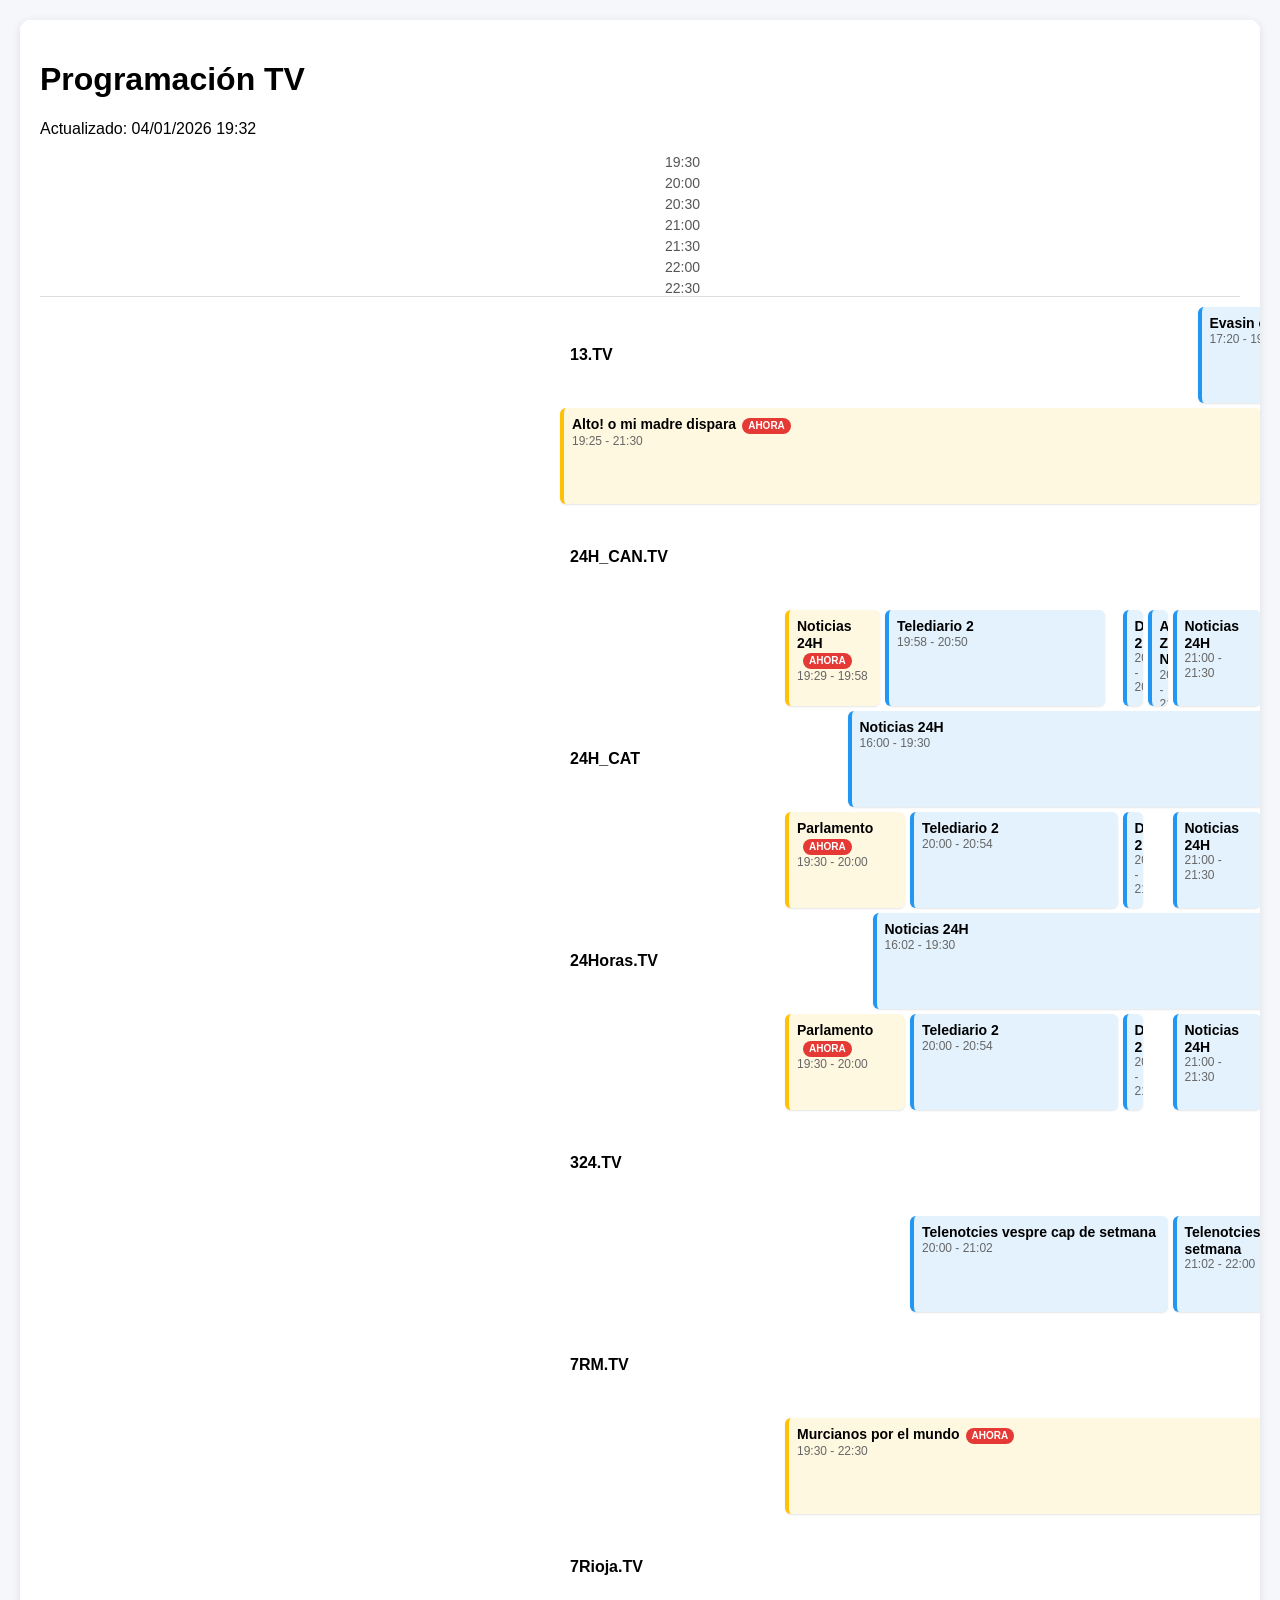
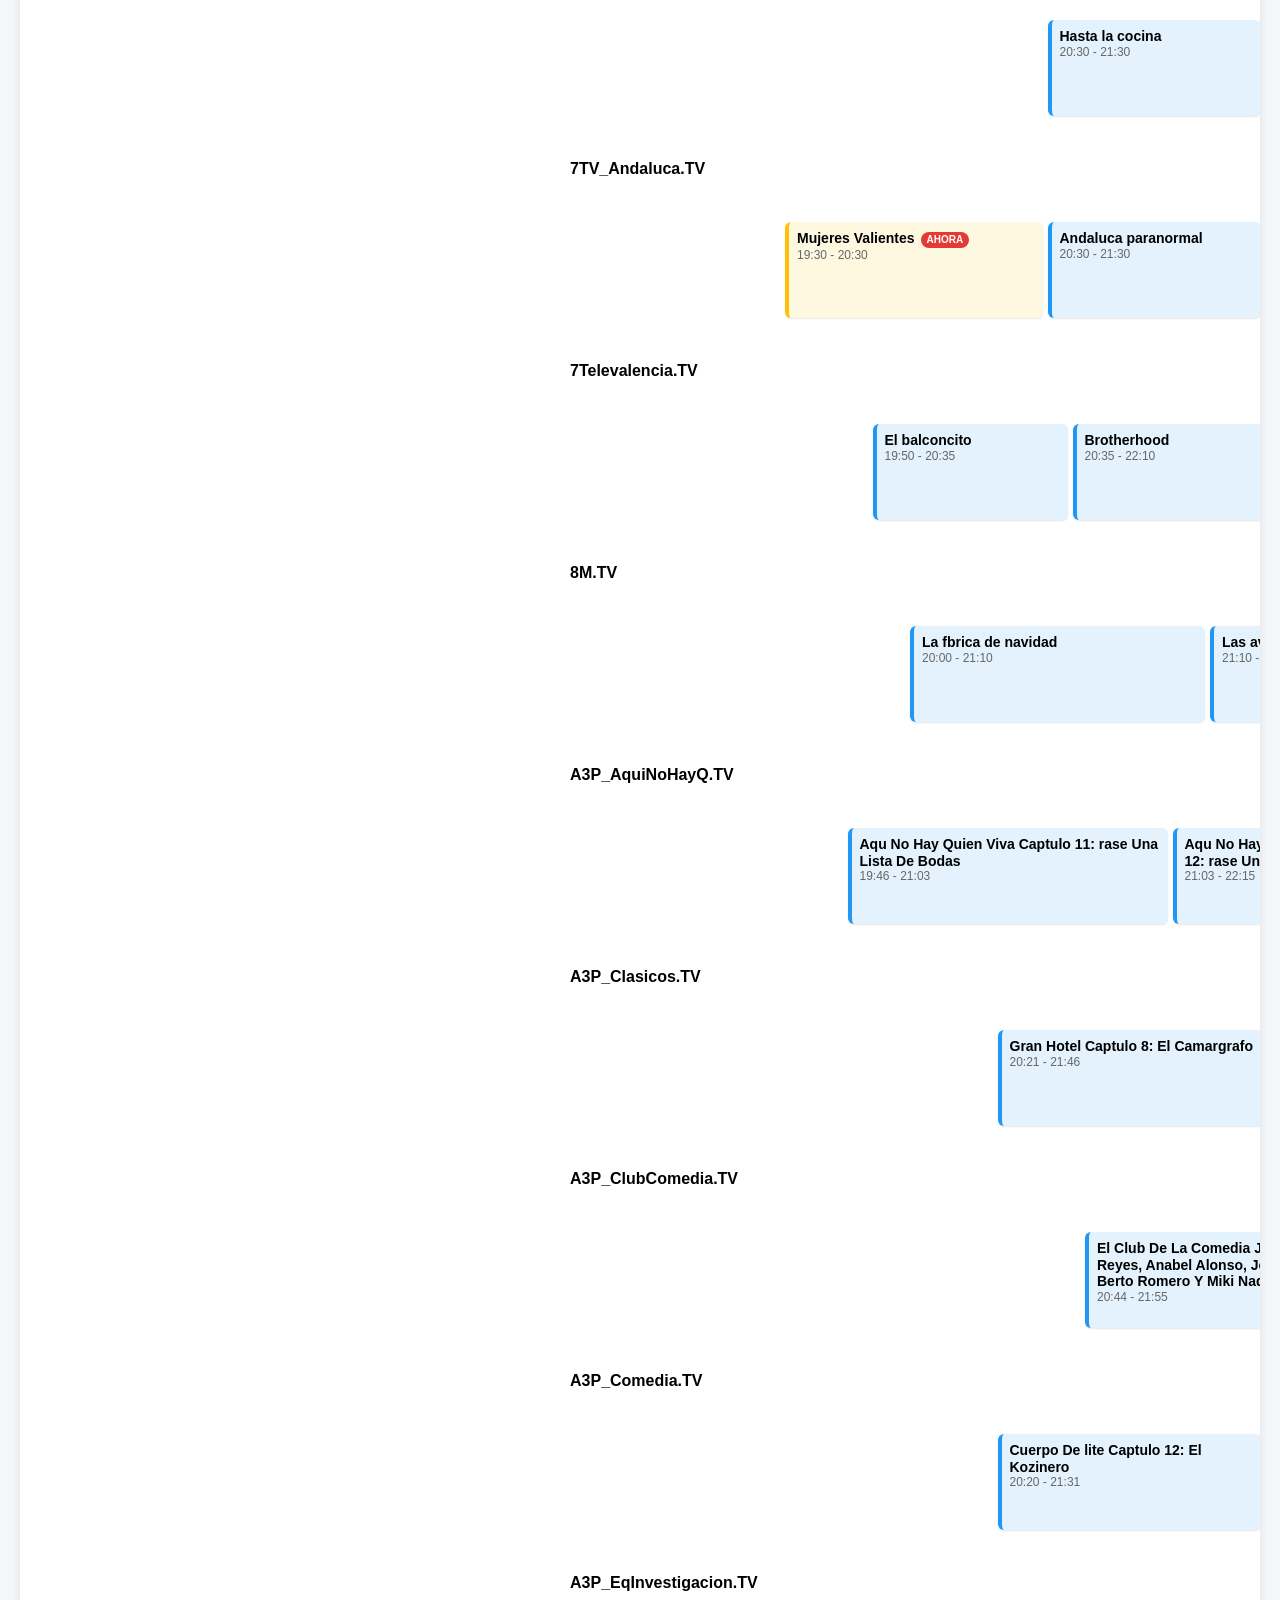
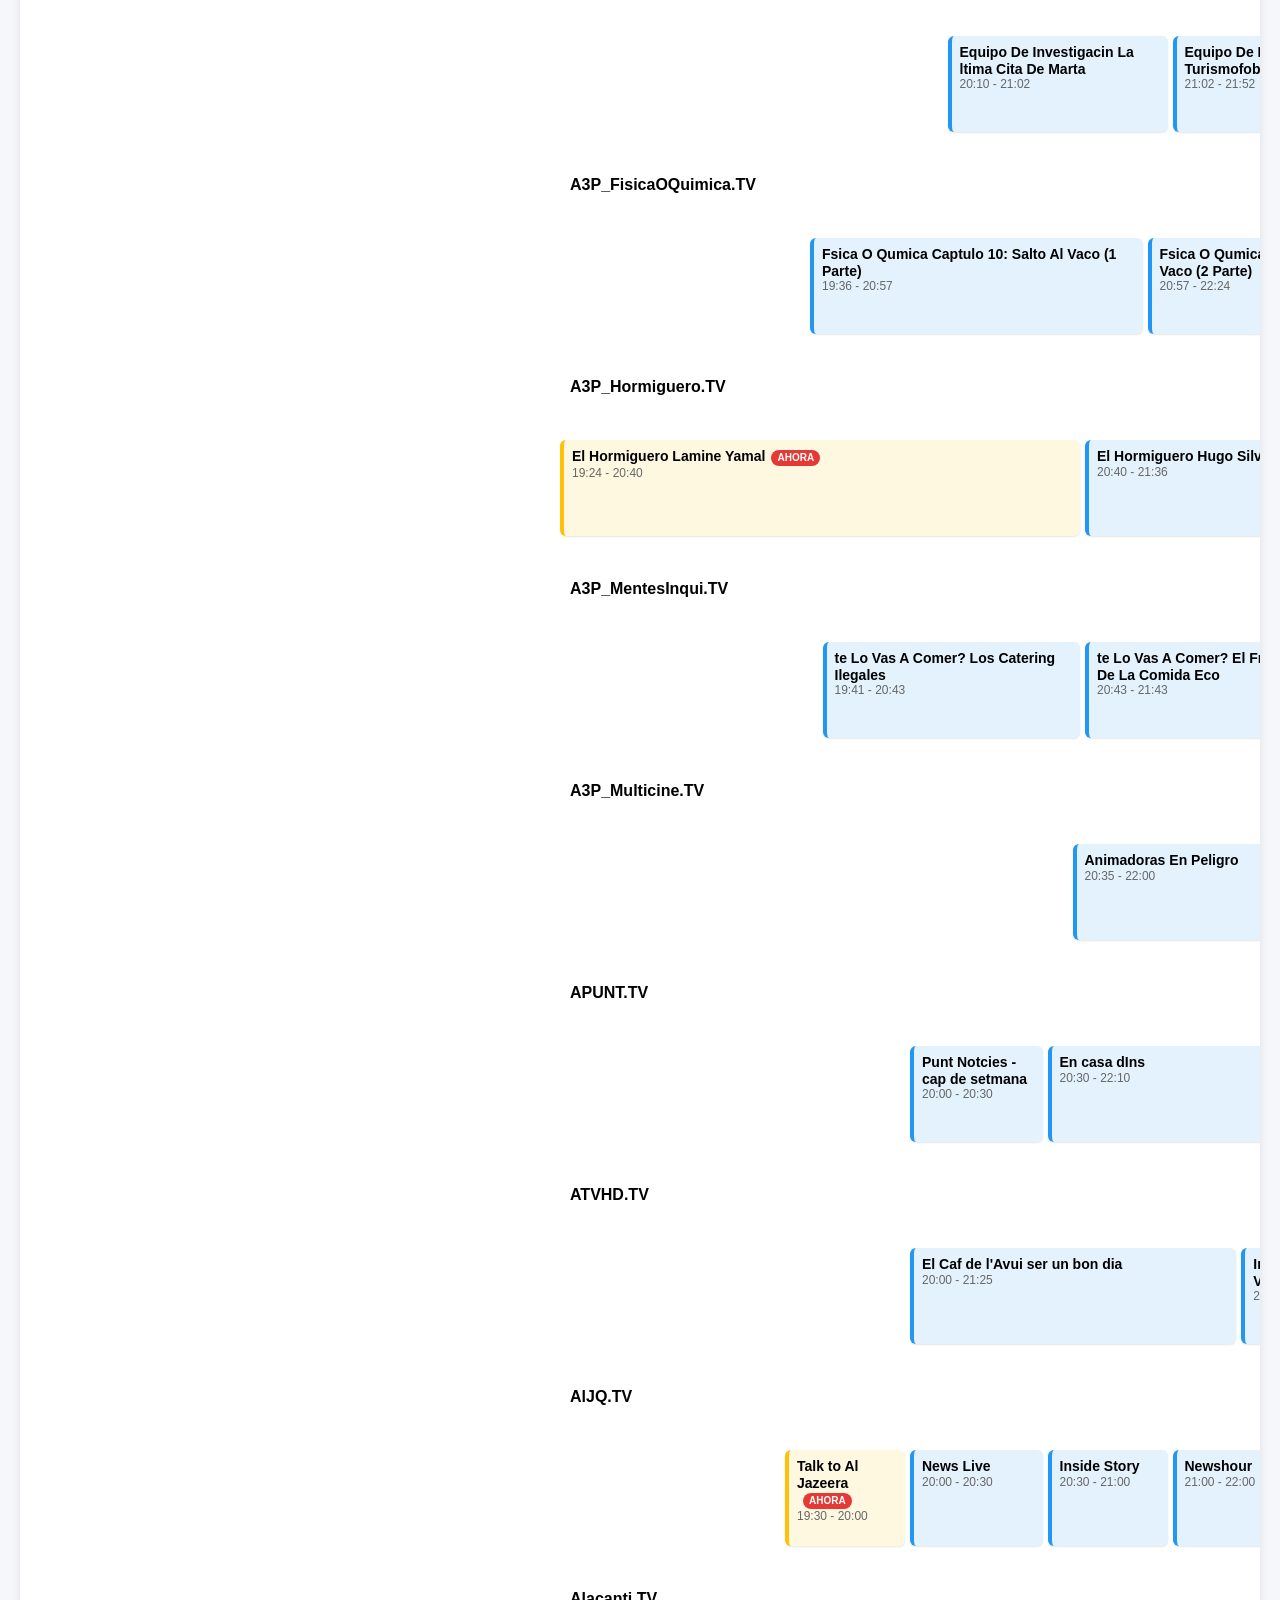
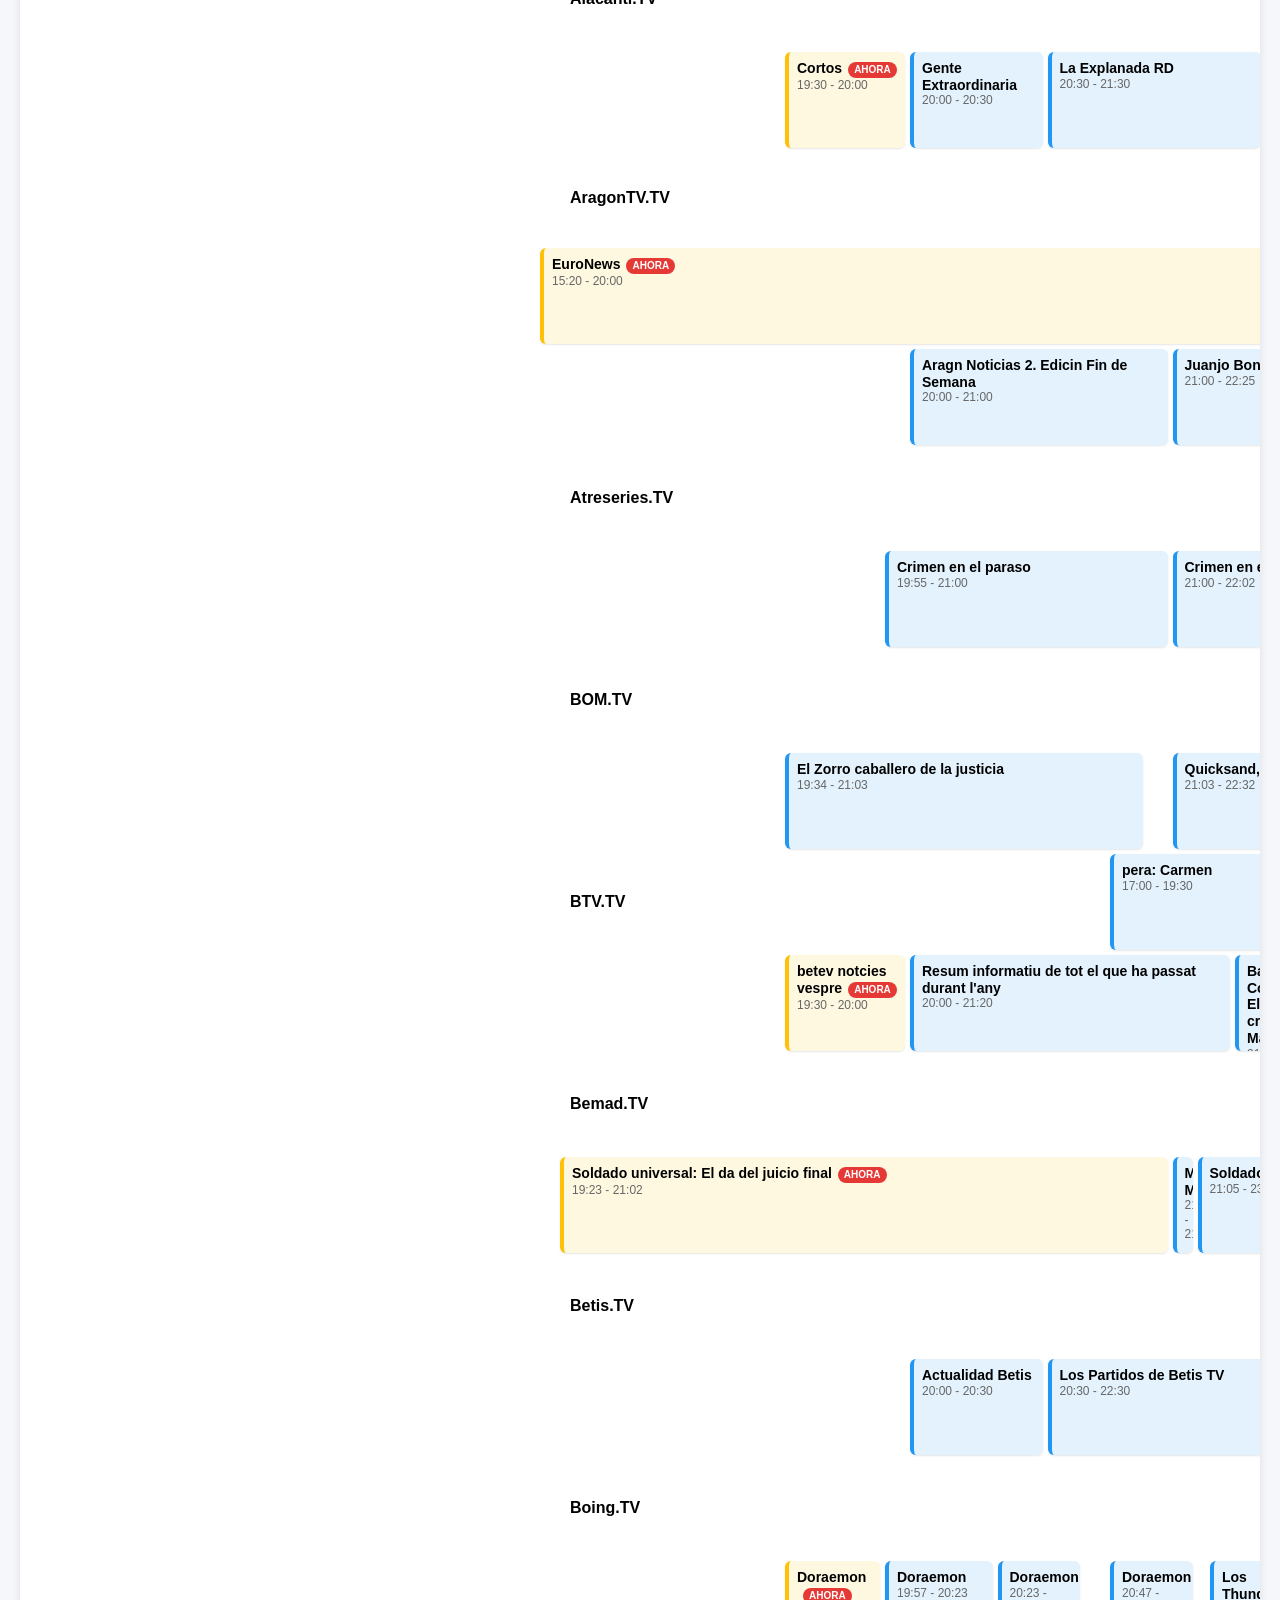
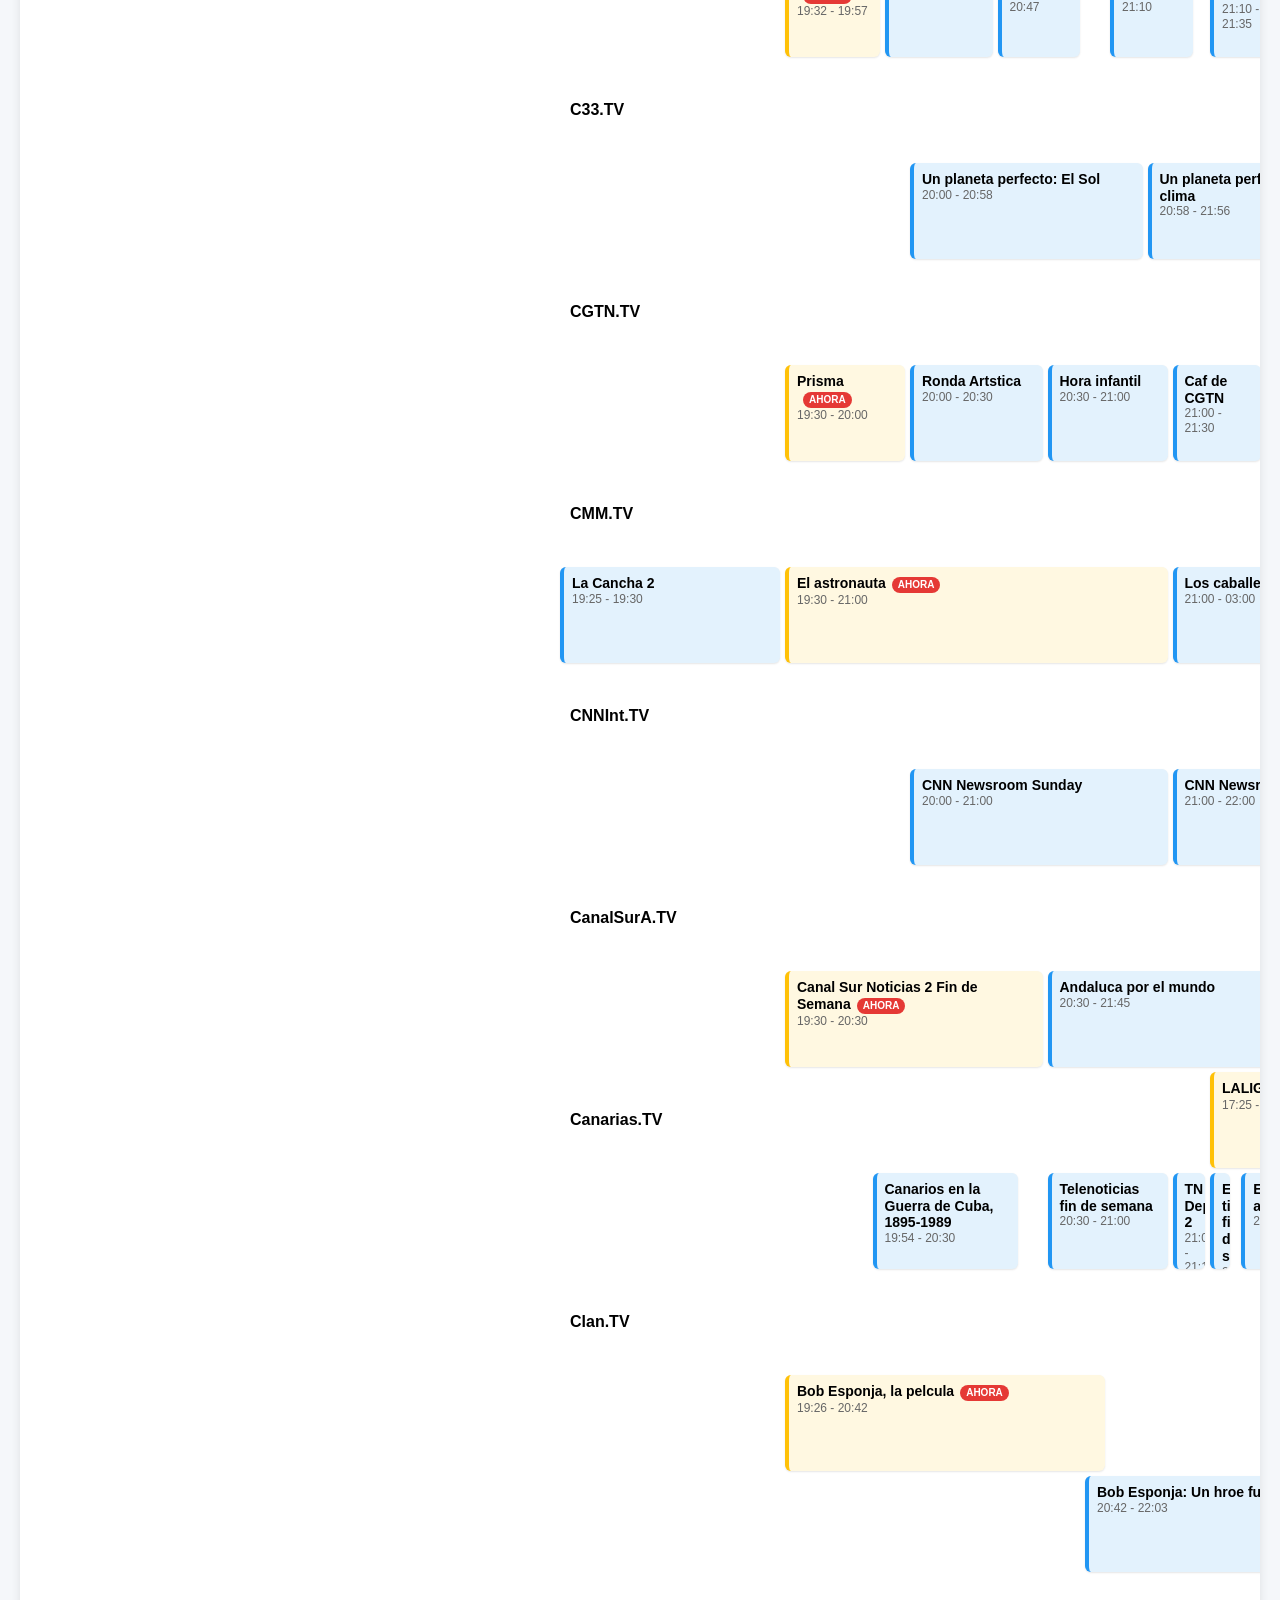
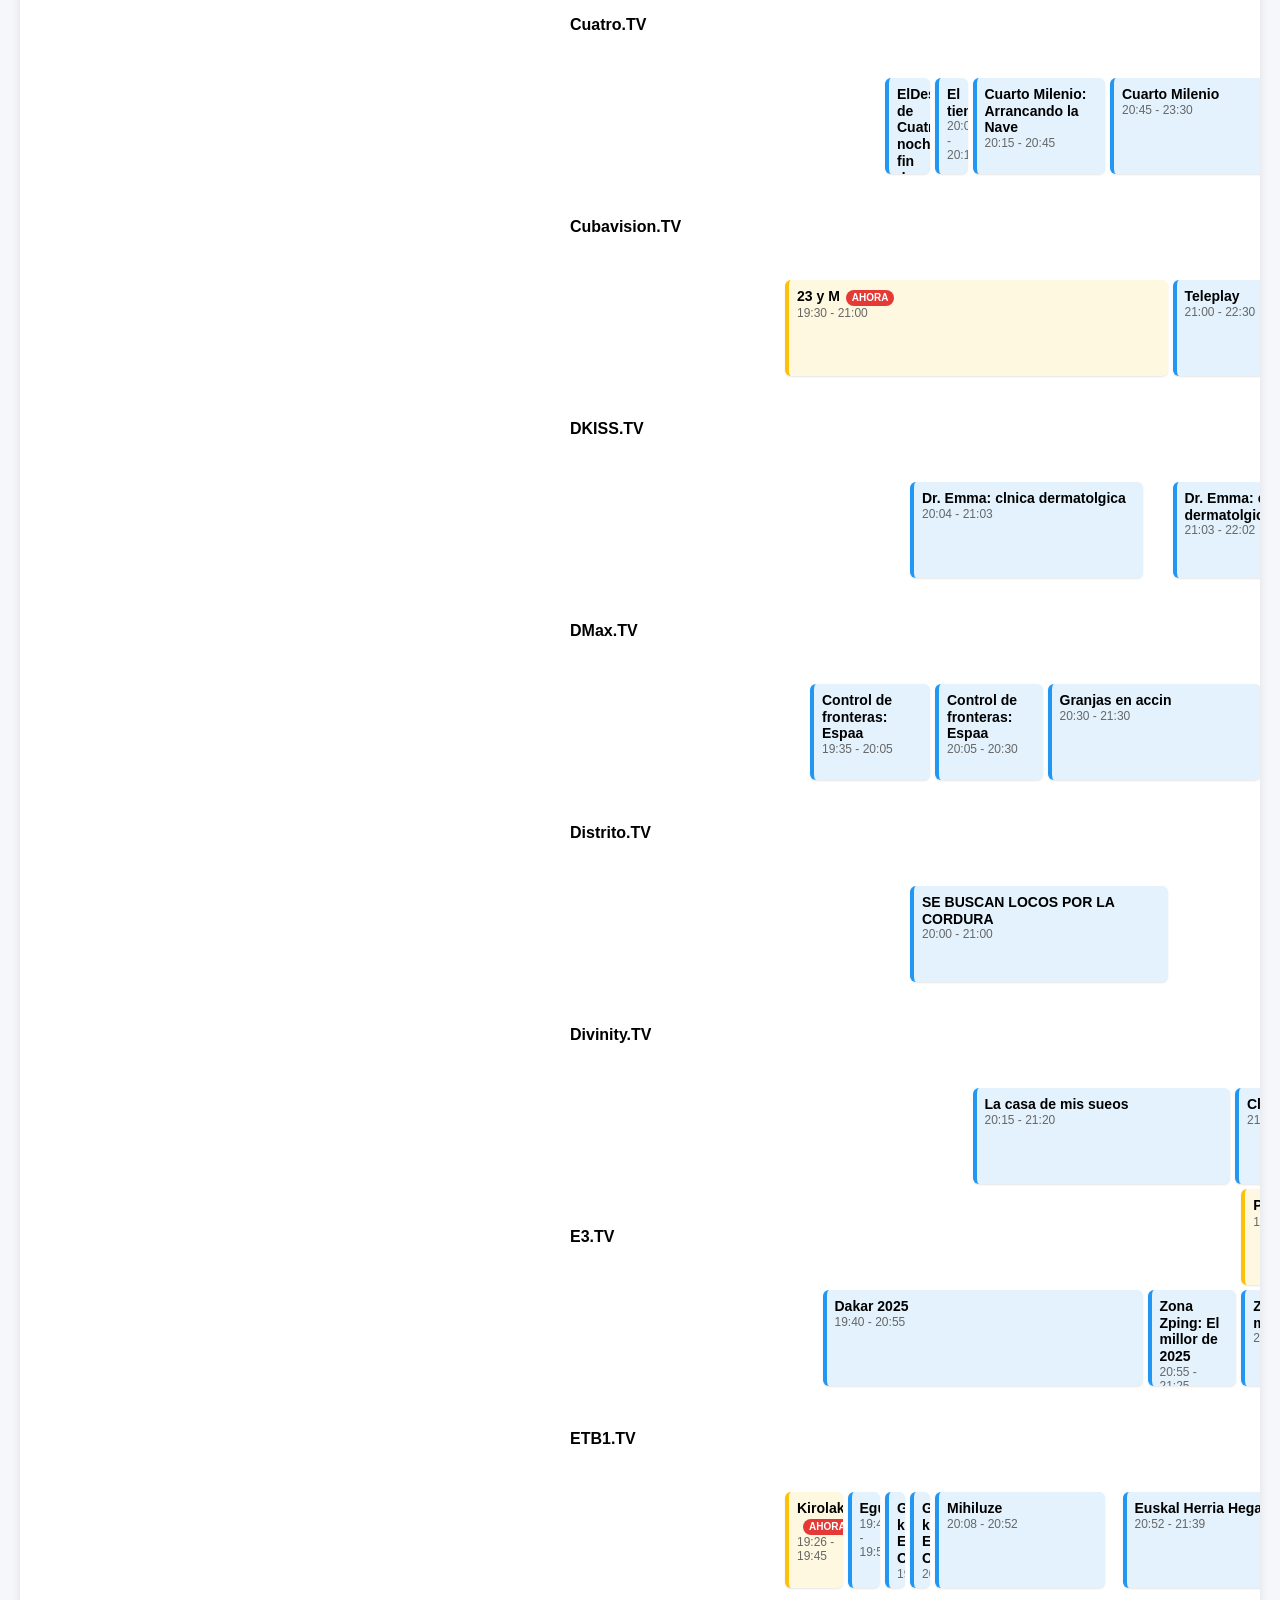
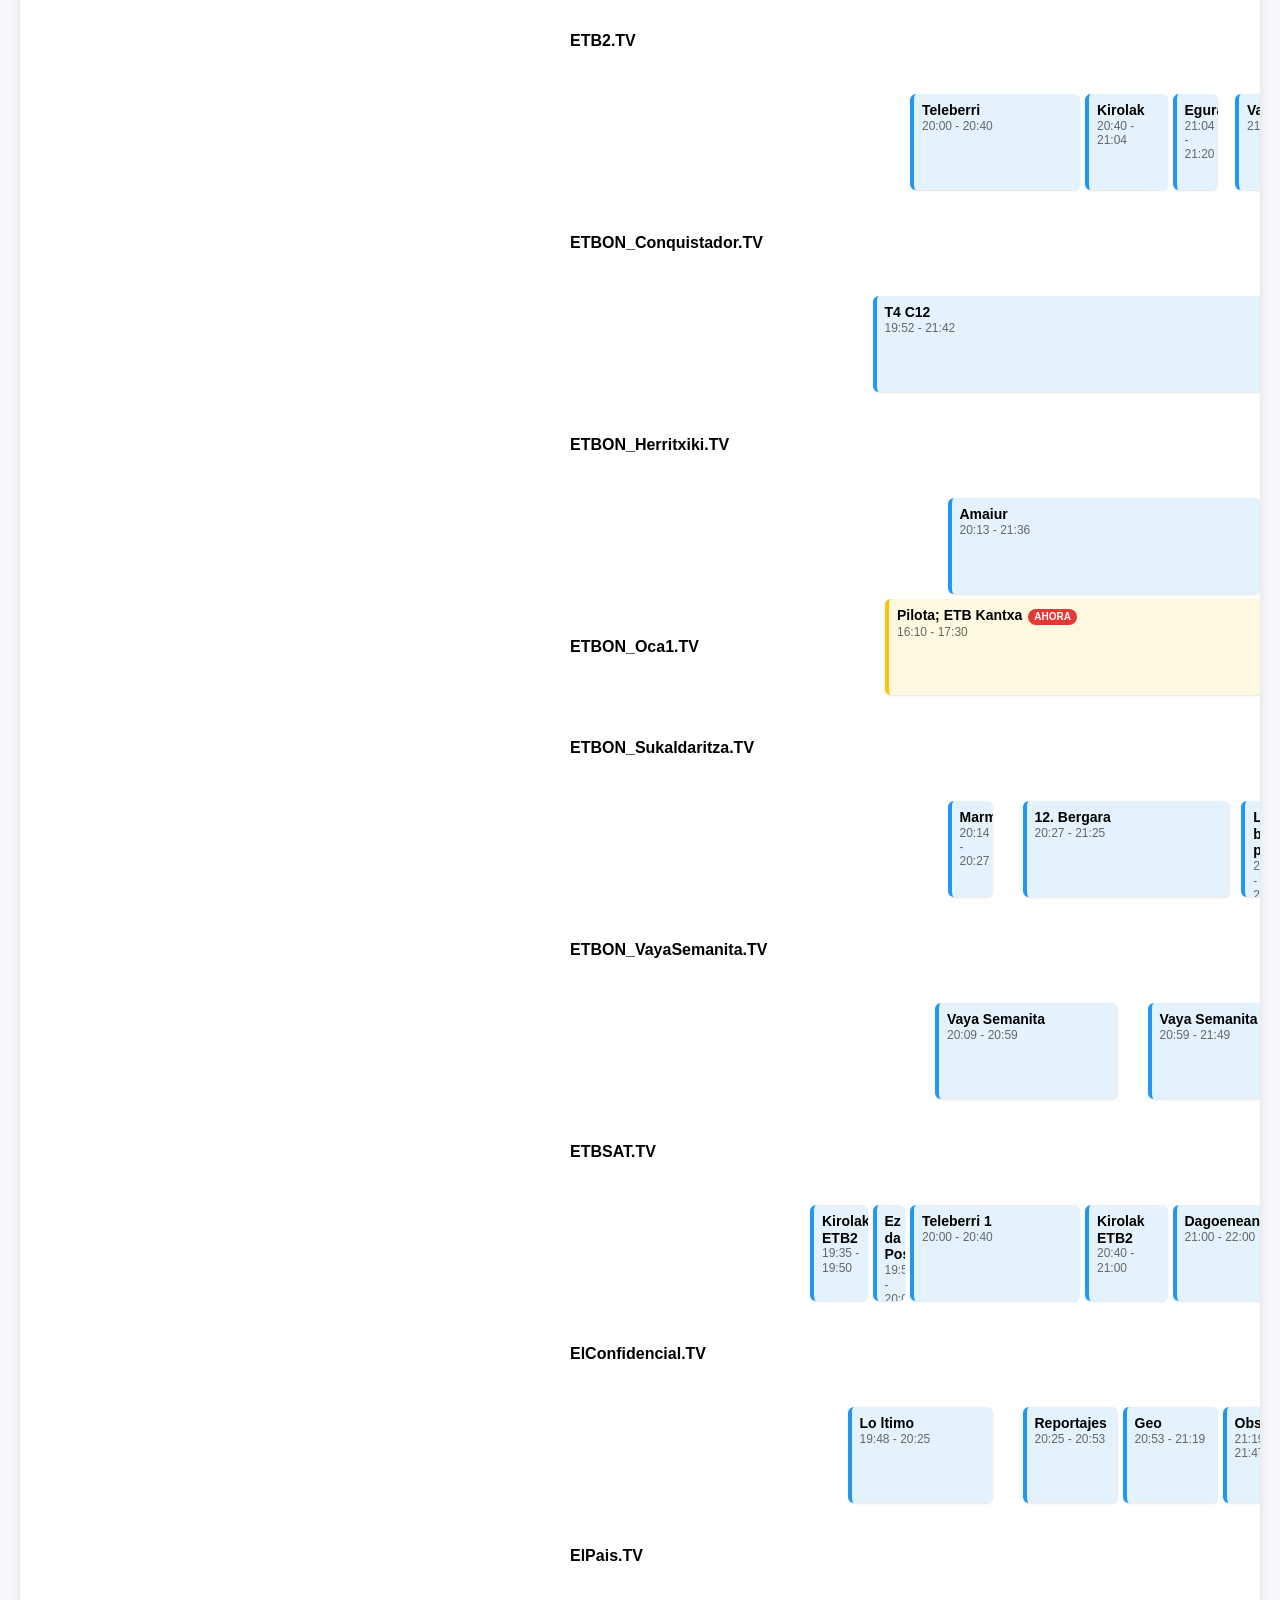
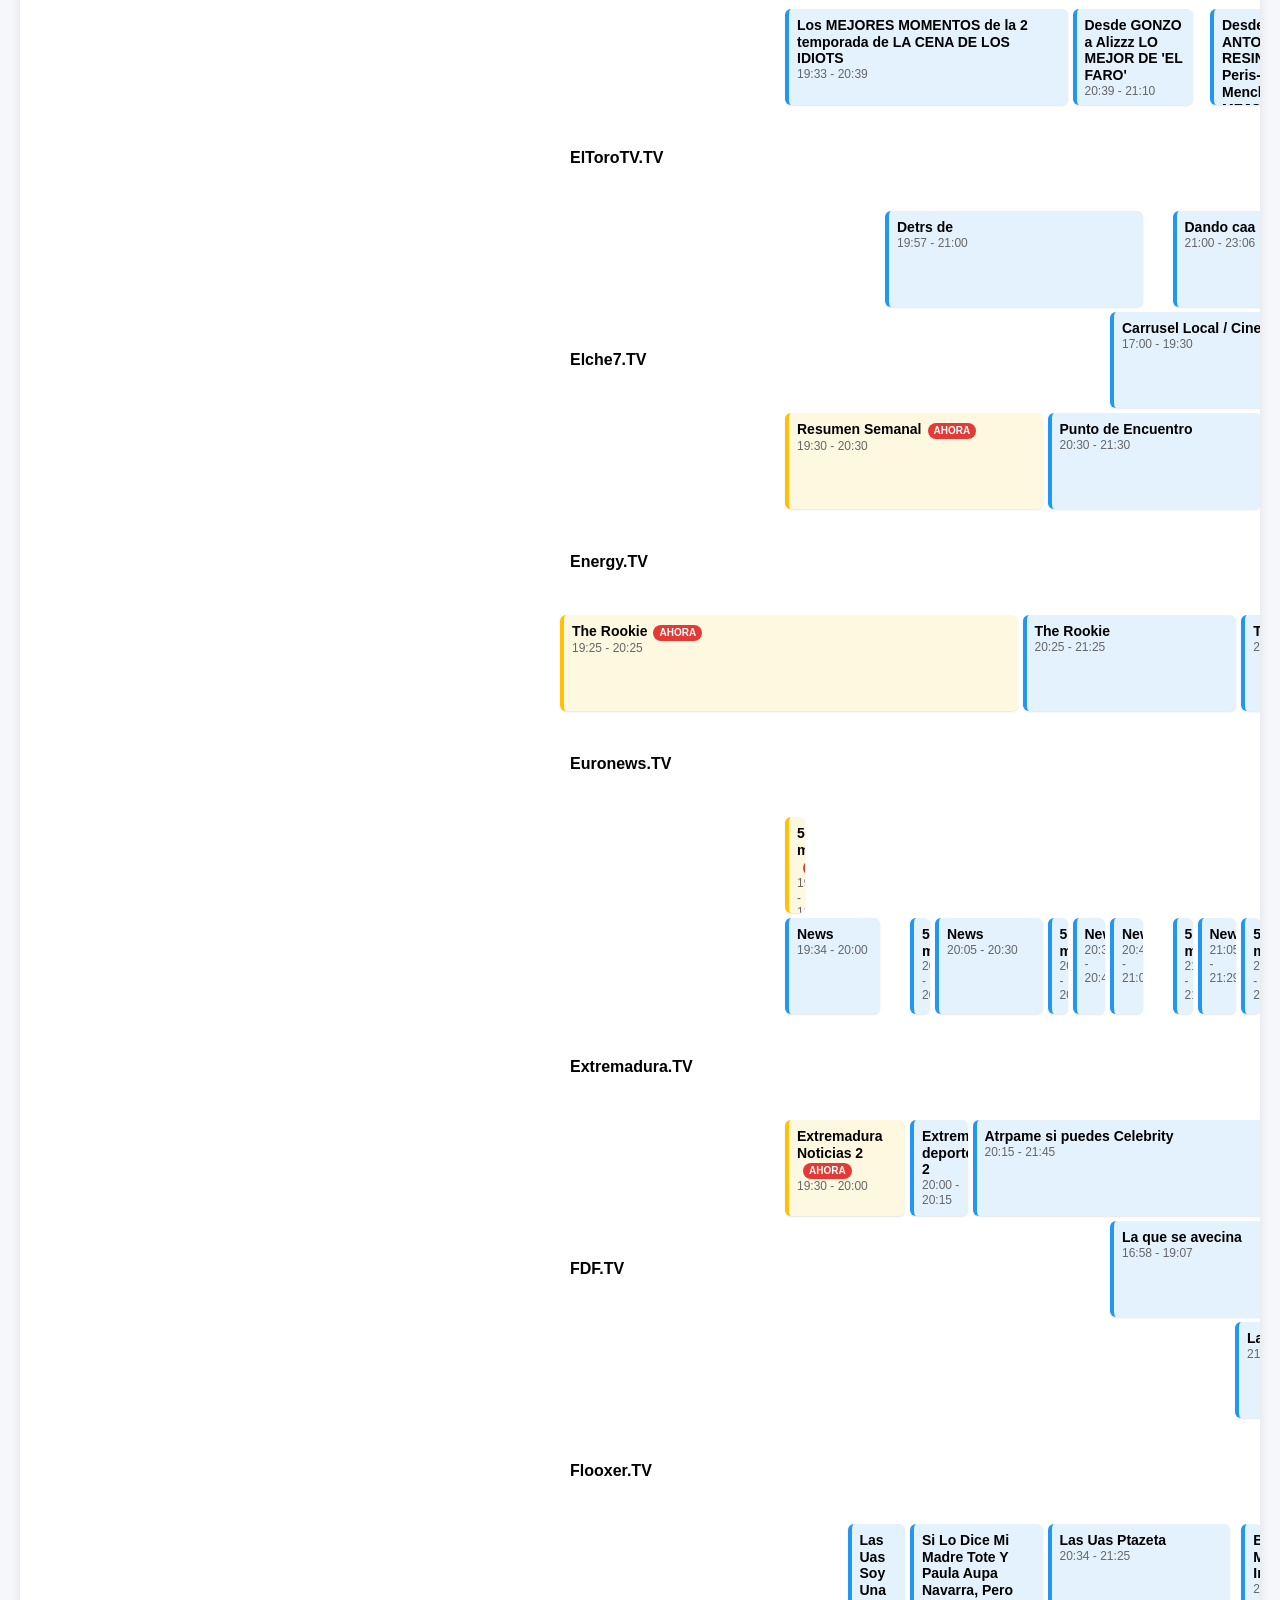
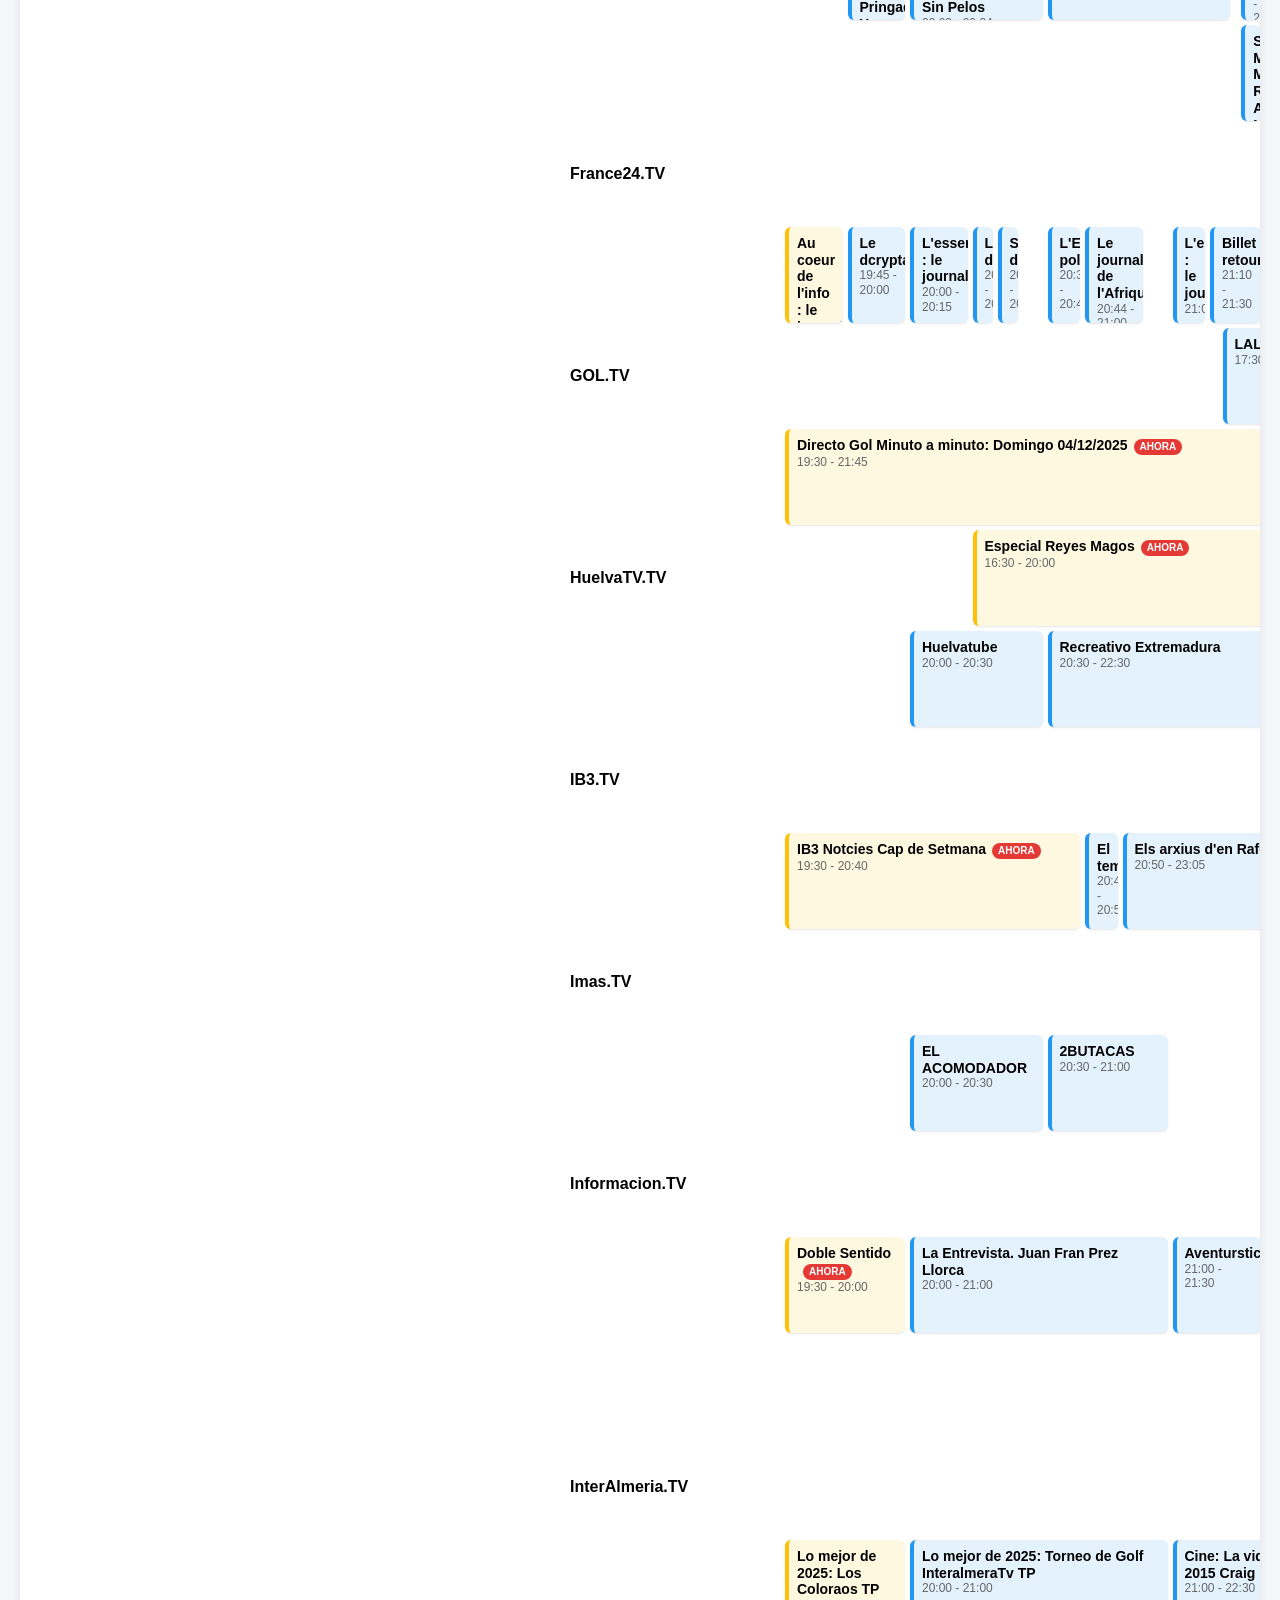
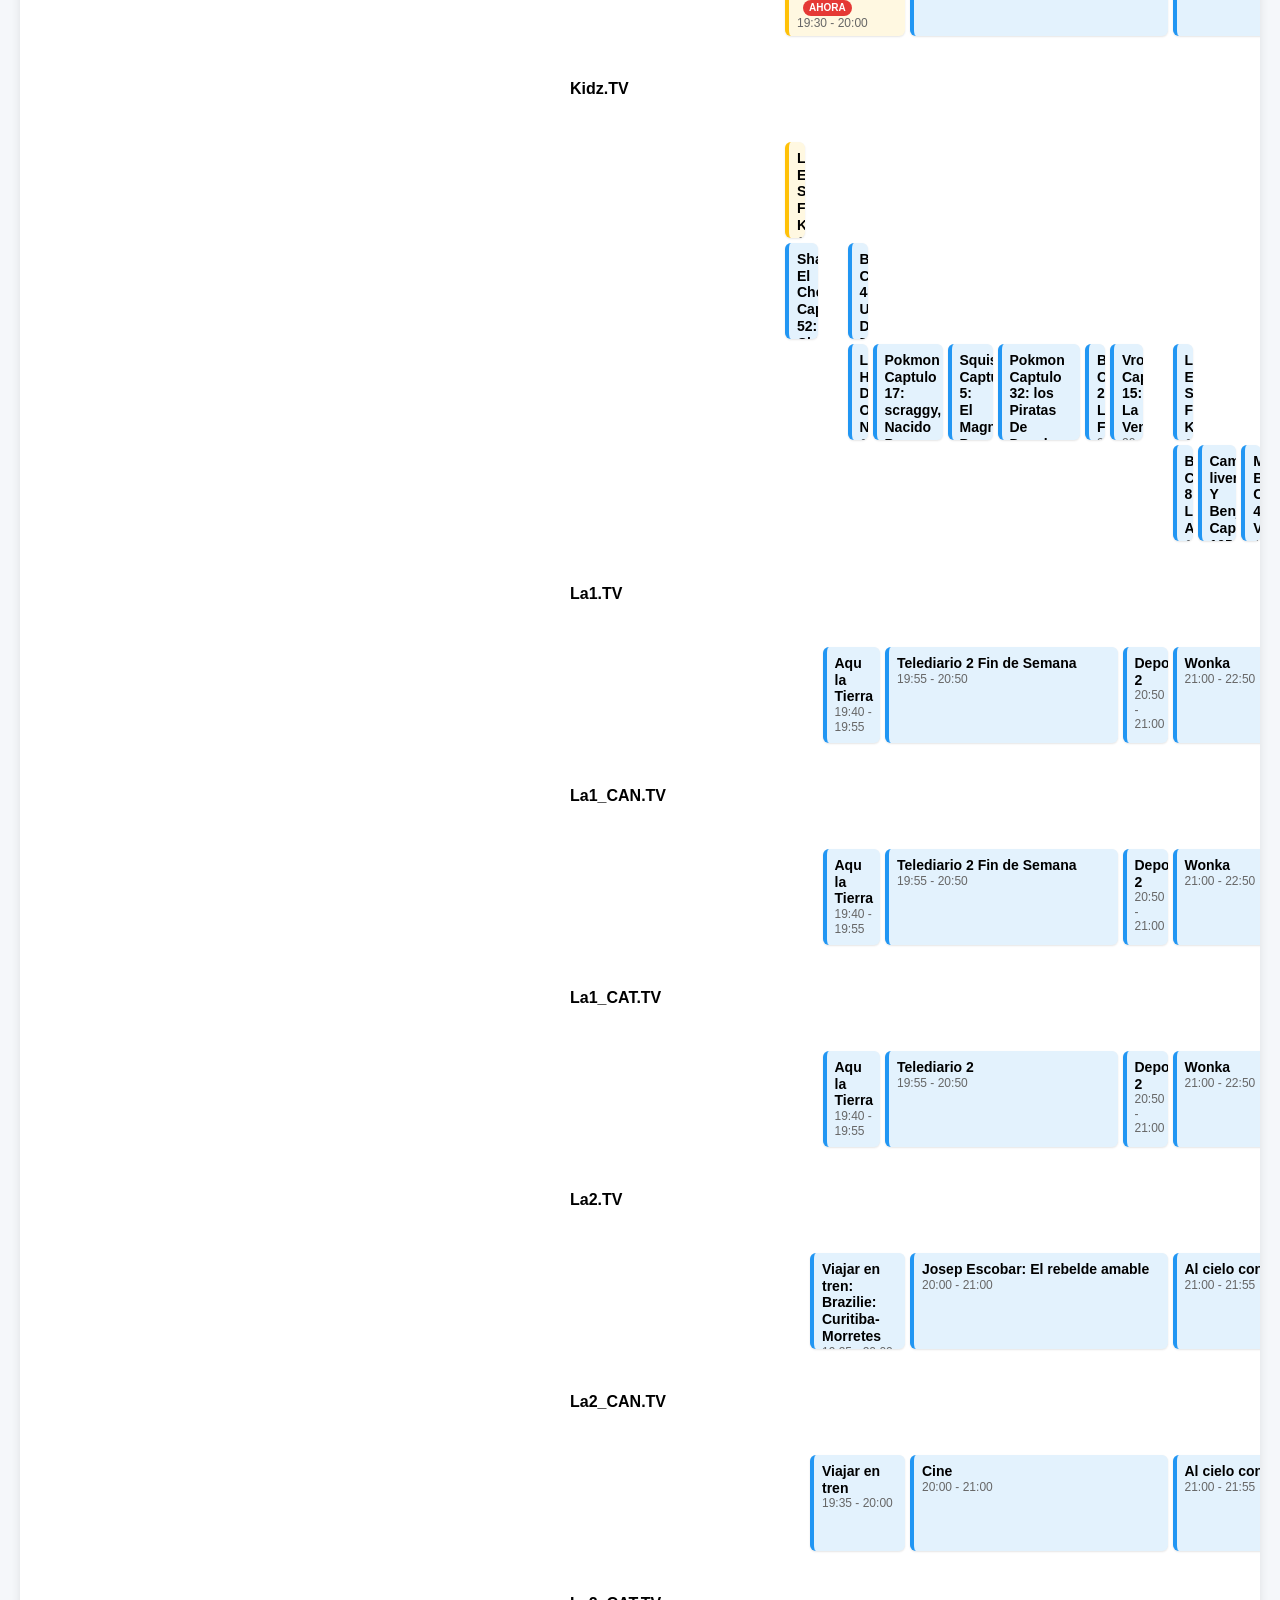
==== commit 88ee4b26: "Agregar archivos EPG y la programación generada" ====
--- a/programacion.html
+++ b/programacion.html
@@ -101,4093 +101,4043 @@
 <body>
     <div class="container">
         <h1>Programación TV</h1>
-        <p>Actualizado: 04/01/2026 18:19</p>
+        <p>Actualizado: 04/01/2026 19:32</p>
         <div class="header-row">
             <div class="time-placeholder"></div>
             <div class="timeline">
-                <div class="time-slot">18:00</div><div class="time-slot">18:30</div><div class="time-slot">19:00</div><div class="time-slot">19:30</div><div class="time-slot">20:00</div><div class="time-slot">20:30</div><div class="time-slot">21:00</div>
+                <div class="time-slot">19:30</div><div class="time-slot">20:00</div><div class="time-slot">20:30</div><div class="time-slot">21:00</div><div class="time-slot">21:30</div><div class="time-slot">22:00</div><div class="time-slot">22:30</div>
             </div>
         </div>
         <div class="grid-container">
             <div class="channel-name">13.TV</div>
-        <div class="program now" style="grid-column: -6 / span 25;">
-            <div class="program-title">Evasin o victoria<span class="now-badge">AHORA</span></div>
+        <div class="program " style="grid-column: -24 / span 25;">
+            <div class="program-title">Evasin o victoria</div>
             <div class="program-time">17:20 - 19:25</div>
         </div>
         
-        <div class="program " style="grid-column: 19 / span 25;">
-            <div class="program-title">Alto! o mi madre dispara</div>
+        <div class="program now" style="grid-column: 1 / span 25;">
+            <div class="program-title">Alto! o mi madre dispara<span class="now-badge">AHORA</span></div>
             <div class="program-time">19:25 - 21:30</div>
         </div>
+        
+        <div class="program " style="grid-column: 26 / span 18;">
+            <div class="program-title">Mximo riesgo</div>
+            <div class="program-time">21:30 - 23:20</div>
+        </div>
         <div class="channel-name">24H_CAN.TV</div>
-        <div class="program " style="grid-column: -4 / span 6;">
-            <div class="program-title">Noticias 24H</div>
-            <div class="program-time">17:30 - 18:00</div>
-        </div>
-        
-        <div class="program now" style="grid-column: 2 / span 6;">
-            <div class="program-title">Noticias 24H<span class="now-badge">AHORA</span></div>
-            <div class="program-time">18:00 - 18:30</div>
-        </div>
-        
-        <div class="program " style="grid-column: 8 / span 6;">
-            <div class="program-title">Noticias 24H</div>
-            <div class="program-time">18:30 - 19:00</div>
-        </div>
-        
-        <div class="program " style="grid-column: 14 / span 5;">
+        <div class="program " style="grid-column: -4 / span 5;">
             <div class="program-title">Noticias 24H</div>
             <div class="program-time">19:00 - 19:29</div>
         </div>
         
-        <div class="program " style="grid-column: 19 / span 5;">
-            <div class="program-title">Noticias 24H</div>
+        <div class="program now" style="grid-column: 2 / span 5;">
+            <div class="program-title">Noticias 24H<span class="now-badge">AHORA</span></div>
             <div class="program-time">19:29 - 19:58</div>
         </div>
         
-        <div class="program " style="grid-column: 25 / span 10;">
+        <div class="program " style="grid-column: 7 / span 10;">
             <div class="program-title">Telediario 2</div>
             <div class="program-time">19:58 - 20:50</div>
         </div>
         
-        <div class="program " style="grid-column: 36 / span 1;">
+        <div class="program " style="grid-column: 18 / span 1;">
             <div class="program-title">Deportes 2</div>
             <div class="program-time">20:50 - 20:55</div>
         </div>
         
-        <div class="program " style="grid-column: 37 / span 1;">
+        <div class="program " style="grid-column: 19 / span 1;">
             <div class="program-title">Ajustes Zoom Net</div>
             <div class="program-time">20:55 - 21:00</div>
         </div>
         
-        <div class="program " style="grid-column: 38 / span 6;">
+        <div class="program " style="grid-column: 20 / span 6;">
             <div class="program-title">Noticias 24H</div>
             <div class="program-time">21:00 - 21:30</div>
         </div>
+        
+        <div class="program " style="grid-column: 26 / span 6;">
+            <div class="program-title">Noticias 24H</div>
+            <div class="program-time">21:30 - 22:00</div>
+        </div>
+        
+        <div class="program " style="grid-column: 32 / span 6;">
+            <div class="program-title">Noticias 24H</div>
+            <div class="program-time">22:00 - 22:30</div>
+        </div>
+        
+        <div class="program " style="grid-column: 38 / span 6;">
+            <div class="program-title">La hora cultural</div>
+            <div class="program-time">22:30 - 23:00</div>
+        </div>
         <div class="channel-name">24H_CAT</div>
-        <div class="program now" style="grid-column: -22 / span 42;">
-            <div class="program-title">Noticias 24H<span class="now-badge">AHORA</span></div>
+        <div class="program " style="grid-column: -40 / span 42;">
+            <div class="program-title">Noticias 24H</div>
             <div class="program-time">16:00 - 19:30</div>
         </div>
         
-        <div class="program " style="grid-column: 20 / span 6;">
-            <div class="program-title">Parlamento</div>
+        <div class="program now" style="grid-column: 2 / span 6;">
+            <div class="program-title">Parlamento<span class="now-badge">AHORA</span></div>
             <div class="program-time">19:30 - 20:00</div>
         </div>
         
-        <div class="program " style="grid-column: 26 / span 10;">
+        <div class="program " style="grid-column: 8 / span 10;">
             <div class="program-title">Telediario 2</div>
             <div class="program-time">20:00 - 20:54</div>
         </div>
         
-        <div class="program " style="grid-column: 36 / span 1;">
+        <div class="program " style="grid-column: 18 / span 1;">
             <div class="program-title">Deportes 2</div>
             <div class="program-time">20:54 - 21:00</div>
         </div>
         
-        <div class="program " style="grid-column: 38 / span 6;">
+        <div class="program " style="grid-column: 20 / span 6;">
             <div class="program-title">Noticias 24H</div>
             <div class="program-time">21:00 - 21:30</div>
         </div>
+        
+        <div class="program " style="grid-column: 26 / span 6;">
+            <div class="program-title">Repor</div>
+            <div class="program-time">21:30 - 22:00</div>
+        </div>
+        
+        <div class="program " style="grid-column: 32 / span 6;">
+            <div class="program-title">Noticias 24H</div>
+            <div class="program-time">22:00 - 22:30</div>
+        </div>
+        
+        <div class="program " style="grid-column: 38 / span 6;">
+            <div class="program-title">La hora cultural</div>
+            <div class="program-time">22:30 - 23:00</div>
+        </div>
         <div class="channel-name">24Horas.TV</div>
-        <div class="program now" style="grid-column: -21 / span 41;">
-            <div class="program-title">Noticias 24H<span class="now-badge">AHORA</span></div>
+        <div class="program " style="grid-column: -39 / span 41;">
+            <div class="program-title">Noticias 24H</div>
             <div class="program-time">16:02 - 19:30</div>
         </div>
         
-        <div class="program " style="grid-column: 20 / span 6;">
-            <div class="program-title">Parlamento</div>
+        <div class="program now" style="grid-column: 2 / span 6;">
+            <div class="program-title">Parlamento<span class="now-badge">AHORA</span></div>
             <div class="program-time">19:30 - 20:00</div>
         </div>
         
-        <div class="program " style="grid-column: 26 / span 10;">
+        <div class="program " style="grid-column: 8 / span 10;">
             <div class="program-title">Telediario 2</div>
             <div class="program-time">20:00 - 20:54</div>
         </div>
         
-        <div class="program " style="grid-column: 36 / span 1;">
+        <div class="program " style="grid-column: 18 / span 1;">
             <div class="program-title">Deportes 2</div>
             <div class="program-time">20:54 - 21:00</div>
         </div>
         
-        <div class="program " style="grid-column: 38 / span 6;">
+        <div class="program " style="grid-column: 20 / span 6;">
             <div class="program-title">Noticias 24H</div>
             <div class="program-time">21:00 - 21:30</div>
         </div>
+        
+        <div class="program " style="grid-column: 26 / span 6;">
+            <div class="program-title">Repor</div>
+            <div class="program-time">21:30 - 22:00</div>
+        </div>
+        
+        <div class="program " style="grid-column: 32 / span 6;">
+            <div class="program-title">Noticias 24H</div>
+            <div class="program-time">22:00 - 22:30</div>
+        </div>
+        
+        <div class="program " style="grid-column: 38 / span 6;">
+            <div class="program-title">La hora cultural</div>
+            <div class="program-time">22:30 - 23:00</div>
+        </div>
         <div class="channel-name">324.TV</div>
-        <div class="program now" style="grid-column: -4 / span 18;">
+        <div class="program now" style="grid-column: -4 / span 12;">
             <div class="program-title">Notcies 3CatInfo<span class="now-badge">AHORA</span></div>
-            <div class="program-time">17:30 - 19:00</div>
-        </div>
-        
-        <div class="program " style="grid-column: 14 / span 12;">
-            <div class="program-title">Notcies 3CatInfo</div>
             <div class="program-time">19:00 - 20:00</div>
         </div>
         
-        <div class="program " style="grid-column: 26 / span 12;">
+        <div class="program " style="grid-column: 8 / span 12;">
             <div class="program-title">Telenotcies vespre cap de setmana</div>
             <div class="program-time">20:00 - 21:02</div>
         </div>
         
-        <div class="program " style="grid-column: 38 / span 6;">
+        <div class="program " style="grid-column: 20 / span 11;">
             <div class="program-title">Telenotcies vespre cap de setmana</div>
             <div class="program-time">21:02 - 22:00</div>
         </div>
+        
+        <div class="program " style="grid-column: 32 / span 12;">
+            <div class="program-title">Notcies 3CatInfo</div>
+            <div class="program-time">22:00 - 23:30</div>
+        </div>
         <div class="channel-name">7RM.TV</div>
-        <div class="program now" style="grid-column: -4 / span 18;">
-            <div class="program-title">En el corazn de la fiesta<span class="now-badge">AHORA</span></div>
-            <div class="program-time">17:30 - 19:00</div>
-        </div>
-        
-        <div class="program " style="grid-column: 14 / span 6;">
+        <div class="program " style="grid-column: -4 / span 6;">
             <div class="program-title">7Noticias Fin de semana</div>
             <div class="program-time">19:00 - 19:30</div>
         </div>
         
-        <div class="program " style="grid-column: 20 / span 24;">
-            <div class="program-title">Murcianos por el mundo</div>
+        <div class="program now" style="grid-column: 2 / span 36;">
+            <div class="program-title">Murcianos por el mundo<span class="now-badge">AHORA</span></div>
             <div class="program-time">19:30 - 22:30</div>
+        </div>
+        
+        <div class="program " style="grid-column: 38 / span 6;">
+            <div class="program-title">Animal</div>
+            <div class="program-time">22:30 - 00:15</div>
         </div>
         <div class="channel-name">7Rioja.TV</div>
         <div class="program now" style="grid-column: -4 / span 18;">
-            <div class="program-title">Pelota mano<span class="now-badge">AHORA</span></div>
-            <div class="program-time">17:30 - 19:00</div>
-        </div>
-        
-        <div class="program " style="grid-column: 14 / span 18;">
-            <div class="program-title">7 Magazine</div>
+            <div class="program-title">7 Magazine<span class="now-badge">AHORA</span></div>
             <div class="program-time">19:00 - 20:30</div>
         </div>
         
-        <div class="program " style="grid-column: 32 / span 12;">
+        <div class="program " style="grid-column: 14 / span 12;">
             <div class="program-title">Hasta la cocina</div>
             <div class="program-time">20:30 - 21:30</div>
         </div>
+        
+        <div class="program " style="grid-column: 26 / span 18;">
+            <div class="program-title">Cine</div>
+            <div class="program-time">21:30 - 23:00</div>
+        </div>
         <div class="channel-name">7TV_Andaluca.TV</div>
-        <div class="program now" style="grid-column: -10 / span 24;">
-            <div class="program-title">Cine<span class="now-badge">AHORA</span></div>
-            <div class="program-time">17:00 - 19:00</div>
-        </div>
-        
-        <div class="program " style="grid-column: 14 / span 6;">
+        <div class="program " style="grid-column: -4 / span 6;">
             <div class="program-title">Siete Economa</div>
             <div class="program-time">19:00 - 19:30</div>
         </div>
         
-        <div class="program " style="grid-column: 20 / span 12;">
-            <div class="program-title">Mujeres Valientes</div>
+        <div class="program now" style="grid-column: 2 / span 12;">
+            <div class="program-title">Mujeres Valientes<span class="now-badge">AHORA</span></div>
             <div class="program-time">19:30 - 20:30</div>
         </div>
         
-        <div class="program " style="grid-column: 32 / span 12;">
+        <div class="program " style="grid-column: 14 / span 12;">
             <div class="program-title">Andaluca paranormal</div>
             <div class="program-time">20:30 - 21:30</div>
         </div>
+        
+        <div class="program " style="grid-column: 26 / span 18;">
+            <div class="program-title">Cine</div>
+            <div class="program-time">21:30 - 23:30</div>
+        </div>
         <div class="channel-name">7Televalencia.TV</div>
-        <div class="program " style="grid-column: -10 / span 15;">
-            <div class="program-title">La fruita daurada</div>
-            <div class="program-time">17:00 - 18:15</div>
-        </div>
-        
-        <div class="program now" style="grid-column: 5 / span 19;">
+        <div class="program now" style="grid-column: -13 / span 19;">
             <div class="program-title">Bonanza<span class="now-badge">AHORA</span></div>
             <div class="program-time">18:15 - 19:50</div>
         </div>
         
-        <div class="program " style="grid-column: 24 / span 9;">
+        <div class="program " style="grid-column: 6 / span 9;">
             <div class="program-title">El balconcito</div>
             <div class="program-time">19:50 - 20:35</div>
         </div>
         
-        <div class="program " style="grid-column: 33 / span 11;">
+        <div class="program " style="grid-column: 15 / span 19;">
             <div class="program-title">Brotherhood</div>
             <div class="program-time">20:35 - 22:10</div>
         </div>
+        
+        <div class="program " style="grid-column: 34 / span 10;">
+            <div class="program-title">Shark Killer</div>
+            <div class="program-time">22:10 - 23:35</div>
+        </div>
         <div class="channel-name">8M.TV</div>
-        <div class="program " style="grid-column: -4 / span 5;">
-            <div class="program-title">Pitlane</div>
-            <div class="program-time">17:30 - 17:55</div>
-        </div>
-        
-        <div class="program now" style="grid-column: 1 / span 25;">
+        <div class="program now" style="grid-column: -17 / span 25;">
             <div class="program-title">Los viajes de Gulliver<span class="now-badge">AHORA</span></div>
             <div class="program-time">17:55 - 20:00</div>
         </div>
         
-        <div class="program " style="grid-column: 26 / span 14;">
+        <div class="program " style="grid-column: 8 / span 14;">
             <div class="program-title">La fbrica de navidad</div>
             <div class="program-time">20:00 - 21:10</div>
         </div>
         
-        <div class="program " style="grid-column: 40 / span 4;">
+        <div class="program " style="grid-column: 22 / span 22;">
             <div class="program-title">Las aventuras del barn Munchausen</div>
             <div class="program-time">21:10 - 23:40</div>
         </div>
         <div class="channel-name">A3P_AquiNoHayQ.TV</div>
-        <div class="program " style="grid-column: -9 / span 14;">
-            <div class="program-title">Aqu No Hay Quien Viva Captulo 9: rase Una Emisora Pirata</div>
-            <div class="program-time">17:04 - 18:18</div>
-        </div>
-        
-        <div class="program now" style="grid-column: 5 / span 17;">
+        <div class="program now" style="grid-column: -12 / span 17;">
             <div class="program-title">Aqu No Hay Quien Viva Captulo 10: rase Un Funeral Con Sorpresa<span class="now-badge">AHORA</span></div>
             <div class="program-time">18:18 - 19:46</div>
         </div>
         
-        <div class="program " style="grid-column: 23 / span 15;">
+        <div class="program " style="grid-column: 5 / span 15;">
             <div class="program-title">Aqu No Hay Quien Viva Captulo 11: rase Una Lista De Bodas</div>
             <div class="program-time">19:46 - 21:03</div>
         </div>
         
-        <div class="program " style="grid-column: 38 / span 6;">
+        <div class="program " style="grid-column: 20 / span 14;">
             <div class="program-title">Aqu No Hay Quien Viva Captulo 12: rase Un Parip</div>
             <div class="program-time">21:03 - 22:15</div>
         </div>
+        
+        <div class="program " style="grid-column: 35 / span 9;">
+            <div class="program-title">Aqu No Hay Quien Viva Captulo 13: rase Un Adis</div>
+            <div class="program-time">22:15 - 23:28</div>
+        </div>
         <div class="channel-name">A3P_Clasicos.TV</div>
-        <div class="program now" style="grid-column: -1 / span 15;">
-            <div class="program-title">Los Protegidos Captulo 10: Secretos Y Limones<span class="now-badge">AHORA</span></div>
-            <div class="program-time">17:41 - 18:58</div>
-        </div>
-        
-        <div class="program " style="grid-column: 13 / span 16;">
-            <div class="program-title">Gran Hotel Captulo 5: El Juego De Las Apariencias</div>
+        <div class="program now" style="grid-column: -4 / span 16;">
+            <div class="program-title">Gran Hotel Captulo 5: El Juego De Las Apariencias<span class="now-badge">AHORA</span></div>
             <div class="program-time">18:58 - 20:21</div>
         </div>
         
-        <div class="program " style="grid-column: 30 / span 14;">
+        <div class="program " style="grid-column: 12 / span 17;">
             <div class="program-title">Gran Hotel Captulo 8: El Camargrafo</div>
             <div class="program-time">20:21 - 21:46</div>
         </div>
+        
+        <div class="program " style="grid-column: 29 / span 14;">
+            <div class="program-title">El Barco Captulo 4: 100 Metros De Tierra Firme</div>
+            <div class="program-time">21:46 - 23:00</div>
+        </div>
         <div class="channel-name">A3P_ClubComedia.TV</div>
-        <div class="program " style="grid-column: -7 / span 10;">
-            <div class="program-title">El Club De La Comedia Quequ, Santi Rodrguez, Cristina Castao Y Juanjo Artero</div>
-            <div class="program-time">17:13 - 18:05</div>
-        </div>
-        
-        <div class="program now" style="grid-column: 3 / span 10;">
-            <div class="program-title">El Club De La Comedia Marta Torn, Ricardo Castella, Goyo Jimnez Y Miki Nadal<span class="now-badge">AHORA</span></div>
-            <div class="program-time">18:05 - 18:55</div>
-        </div>
-        
-        <div class="program " style="grid-column: 13 / span 21;">
-            <div class="program-title">El Club De La Comedia Eva Hache, Patricia Conde, Buenafuente Y Wyoming</div>
+        <div class="program now" style="grid-column: -5 / span 21;">
+            <div class="program-title">El Club De La Comedia Eva Hache, Patricia Conde, Buenafuente Y Wyoming<span class="now-badge">AHORA</span></div>
             <div class="program-time">18:55 - 20:44</div>
         </div>
         
-        <div class="program " style="grid-column: 34 / span 10;">
+        <div class="program " style="grid-column: 16 / span 14;">
             <div class="program-title">El Club De La Comedia Joaqun Reyes, Anabel Alonso, Jon Plazaola, Berto Romero Y Miki Nadal</div>
             <div class="program-time">20:44 - 21:55</div>
         </div>
+        
+        <div class="program " style="grid-column: 31 / span 10;">
+            <div class="program-title">El Club De La Comedia Paco Len, Patricia Conde, David Guapo Y Joaqun Reyes</div>
+            <div class="program-time">21:55 - 22:46</div>
+        </div>
         <div class="channel-name">A3P_Comedia.TV</div>
-        <div class="program " style="grid-column: -12 / span 13;">
-            <div class="program-title">Cuerpo De lite Captulo 9: El Virus</div>
-            <div class="program-time">16:47 - 17:56</div>
-        </div>
-        
-        <div class="program now" style="grid-column: 2 / span 14;">
-            <div class="program-title">Cuerpo De lite Captulo 10: Elecciones Generales<span class="now-badge">AHORA</span></div>
+        <div class="program " style="grid-column: -16 / span 14;">
+            <div class="program-title">Cuerpo De lite Captulo 10: Elecciones Generales</div>
             <div class="program-time">17:56 - 19:07</div>
         </div>
         
-        <div class="program " style="grid-column: 15 / span 14;">
-            <div class="program-title">Cuerpo De lite Captulo 11: Venezuela</div>
+        <div class="program now" style="grid-column: -2 / span 14;">
+            <div class="program-title">Cuerpo De lite Captulo 11: Venezuela<span class="now-badge">AHORA</span></div>
             <div class="program-time">19:07 - 20:20</div>
         </div>
         
-        <div class="program " style="grid-column: 30 / span 14;">
+        <div class="program " style="grid-column: 12 / span 14;">
             <div class="program-title">Cuerpo De lite Captulo 12: El Kozinero</div>
             <div class="program-time">20:20 - 21:31</div>
         </div>
+        
+        <div class="program " style="grid-column: 26 / span 14;">
+            <div class="program-title">Cuerpo De lite Captulo 13: El Cuerpo De lite Cataln</div>
+            <div class="program-time">21:31 - 22:42</div>
+        </div>
         <div class="channel-name">A3P_EqInvestigacion.TV</div>
-        <div class="program now" style="grid-column: -2 / span 10;">
-            <div class="program-title">Equipo De Investigacin Inteligencia Artificial: Desafo Total<span class="now-badge">AHORA</span></div>
-            <div class="program-time">17:37 - 18:27</div>
-        </div>
-        
-        <div class="program " style="grid-column: 7 / span 10;">
+        <div class="program " style="grid-column: -10 / span 10;">
             <div class="program-title">Equipo De Investigacin Operacin Juguete</div>
             <div class="program-time">18:27 - 19:17</div>
         </div>
         
-        <div class="program " style="grid-column: 17 / span 10;">
-            <div class="program-title">Equipo De Investigacin El Impostor De Las Mil Caras</div>
+        <div class="program now" style="grid-column: 0 / span 10;">
+            <div class="program-title">Equipo De Investigacin El Impostor De Las Mil Caras<span class="now-badge">AHORA</span></div>
             <div class="program-time">19:17 - 20:10</div>
         </div>
         
-        <div class="program " style="grid-column: 28 / span 10;">
+        <div class="program " style="grid-column: 10 / span 10;">
             <div class="program-title">Equipo De Investigacin La ltima Cita De Marta</div>
             <div class="program-time">20:10 - 21:02</div>
         </div>
         
-        <div class="program " style="grid-column: 38 / span 6;">
+        <div class="program " style="grid-column: 20 / span 10;">
             <div class="program-title">Equipo De Investigacin Turismofobia</div>
             <div class="program-time">21:02 - 21:52</div>
         </div>
+        
+        <div class="program " style="grid-column: 30 / span 12;">
+            <div class="program-title">Equipo De Investigacin La Plaga</div>
+            <div class="program-time">21:52 - 22:52</div>
+        </div>
         <div class="channel-name">A3P_FisicaOQuimica.TV</div>
-        <div class="program " style="grid-column: -10 / span 16;">
-            <div class="program-title">Fsica O Qumica Captulo 8: Yo Nunca He...</div>
-            <div class="program-time">16:56 - 18:16</div>
-        </div>
-        
-        <div class="program now" style="grid-column: 5 / span 16;">
+        <div class="program now" style="grid-column: -12 / span 16;">
             <div class="program-title">Fsica O Qumica Captulo 9: Superacin<span class="now-badge">AHORA</span></div>
             <div class="program-time">18:16 - 19:36</div>
         </div>
         
-        <div class="program " style="grid-column: 21 / span 16;">
+        <div class="program " style="grid-column: 3 / span 16;">
             <div class="program-title">Fsica O Qumica Captulo 10: Salto Al Vaco (1 Parte)</div>
             <div class="program-time">19:36 - 20:57</div>
         </div>
         
-        <div class="program " style="grid-column: 37 / span 7;">
+        <div class="program " style="grid-column: 19 / span 17;">
             <div class="program-title">Fsica O Qumica Captulo 11: Salto Al Vaco (2 Parte)</div>
             <div class="program-time">20:57 - 22:24</div>
         </div>
+        
+        <div class="program " style="grid-column: 36 / span 8;">
+            <div class="program-title">Fsica O Qumica Captulo 1: El Final Del Verano</div>
+            <div class="program-time">22:24 - 23:38</div>
+        </div>
         <div class="channel-name">A3P_Hormiguero.TV</div>
-        <div class="program now" style="grid-column: -1 / span 10;">
-            <div class="program-title">El Hormiguero Chenoa<span class="now-badge">AHORA</span></div>
-            <div class="program-time">17:41 - 18:31</div>
-        </div>
-        
-        <div class="program " style="grid-column: 8 / span 10;">
+        <div class="program " style="grid-column: -9 / span 10;">
             <div class="program-title">El Hormiguero Quevedo</div>
             <div class="program-time">18:31 - 19:24</div>
         </div>
         
-        <div class="program " style="grid-column: 18 / span 15;">
-            <div class="program-title">El Hormiguero Lamine Yamal</div>
+        <div class="program now" style="grid-column: 1 / span 15;">
+            <div class="program-title">El Hormiguero Lamine Yamal<span class="now-badge">AHORA</span></div>
             <div class="program-time">19:24 - 20:40</div>
         </div>
         
-        <div class="program " style="grid-column: 34 / span 10;">
+        <div class="program " style="grid-column: 16 / span 11;">
             <div class="program-title">El Hormiguero Hugo Silva</div>
             <div class="program-time">20:40 - 21:36</div>
         </div>
+        
+        <div class="program " style="grid-column: 27 / span 11;">
+            <div class="program-title">El Hormiguero Laura Pausini</div>
+            <div class="program-time">21:36 - 22:34</div>
+        </div>
         <div class="channel-name">A3P_MentesInqui.TV</div>
-        <div class="program now" style="grid-column: 0 / span 10;">
-            <div class="program-title">Lasexta Columna Octubre Rojo: Cmo Evitar Una Guerra Nuclear<span class="now-badge">AHORA</span></div>
-            <div class="program-time">17:47 - 18:37</div>
-        </div>
-        
-        <div class="program " style="grid-column: 9 / span 3;">
-            <div class="program-title">Esto No Es Serio Haciendo La Mierda</div>
-            <div class="program-time">18:37 - 18:52</div>
-        </div>
-        
-        <div class="program " style="grid-column: 12 / span 9;">
-            <div class="program-title">Lasexta Columna El Negocio De Las Dietas: El Nuevo Rgimen</div>
+        <div class="program now" style="grid-column: -5 / span 9;">
+            <div class="program-title">Lasexta Columna El Negocio De Las Dietas: El Nuevo Rgimen<span class="now-badge">AHORA</span></div>
             <div class="program-time">18:52 - 19:41</div>
         </div>
         
-        <div class="program " style="grid-column: 22 / span 12;">
+        <div class="program " style="grid-column: 4 / span 12;">
             <div class="program-title">te Lo Vas A Comer? Los Catering Ilegales</div>
             <div class="program-time">19:41 - 20:43</div>
         </div>
         
-        <div class="program " style="grid-column: 34 / span 10;">
+        <div class="program " style="grid-column: 16 / span 12;">
             <div class="program-title">te Lo Vas A Comer? El Fraude De La Comida Eco</div>
             <div class="program-time">20:43 - 21:43</div>
         </div>
+        
+        <div class="program " style="grid-column: 28 / span 12;">
+            <div class="program-title">En Tierra Hostil Mxico: Monterrey</div>
+            <div class="program-time">21:43 - 22:44</div>
+        </div>
         <div class="channel-name">A3P_Multicine.TV</div>
-        <div class="program now" style="grid-column: -1 / span 16;">
-            <div class="program-title">El Asesino De Mi Hermano<span class="now-badge">AHORA</span></div>
+        <div class="program " style="grid-column: -19 / span 16;">
+            <div class="program-title">El Asesino De Mi Hermano</div>
             <div class="program-time">17:43 - 19:05</div>
         </div>
         
-        <div class="program " style="grid-column: 15 / span 18;">
-            <div class="program-title">Viviendo Con Un Desconocido</div>
+        <div class="program now" style="grid-column: -3 / span 18;">
+            <div class="program-title">Viviendo Con Un Desconocido<span class="now-badge">AHORA</span></div>
             <div class="program-time">19:05 - 20:35</div>
         </div>
         
-        <div class="program " style="grid-column: 33 / span 11;">
+        <div class="program " style="grid-column: 15 / span 17;">
             <div class="program-title">Animadoras En Peligro</div>
             <div class="program-time">20:35 - 22:00</div>
         </div>
+        
+        <div class="program " style="grid-column: 32 / span 12;">
+            <div class="program-title">Asesino En Hollywood</div>
+            <div class="program-time">22:00 - 23:25</div>
+        </div>
         <div class="channel-name">APUNT.TV</div>
-        <div class="program " style="grid-column: -14 / span 18;">
-            <div class="program-title">Al lmite de la verdad</div>
-            <div class="program-time">16:40 - 18:10</div>
-        </div>
-        
-        <div class="program now" style="grid-column: 4 / span 22;">
+        <div class="program now" style="grid-column: -14 / span 22;">
             <div class="program-title">Lunes tormentoso<span class="now-badge">AHORA</span></div>
             <div class="program-time">18:10 - 20:00</div>
         </div>
         
-        <div class="program " style="grid-column: 26 / span 6;">
+        <div class="program " style="grid-column: 8 / span 6;">
             <div class="program-title"> Punt Notcies - cap de setmana</div>
             <div class="program-time">20:00 - 20:30</div>
         </div>
         
-        <div class="program " style="grid-column: 32 / span 12;">
+        <div class="program " style="grid-column: 14 / span 20;">
             <div class="program-title">En casa dIns</div>
             <div class="program-time">20:30 - 22:10</div>
         </div>
+        
+        <div class="program " style="grid-column: 34 / span 10;">
+            <div class="program-title">La Banda</div>
+            <div class="program-time">22:10 - 23:00</div>
+        </div>
         <div class="channel-name">ATVHD.TV</div>
-        <div class="program " style="grid-column: -2 / span 4;">
-            <div class="program-title">El trnsit</div>
-            <div class="program-time">17:40 - 18:00</div>
-        </div>
-        
-        <div class="program now" style="grid-column: 2 / span 7;">
-            <div class="program-title">Fent Nmeros<span class="now-badge">AHORA</span></div>
-            <div class="program-time">18:00 - 18:35</div>
-        </div>
-        
-        <div class="program " style="grid-column: 9 / span 2;">
-            <div class="program-title">Horitzons</div>
-            <div class="program-time">18:35 - 18:45</div>
-        </div>
-        
-        <div class="program " style="grid-column: 11 / span 5;">
+        <div class="program " style="grid-column: -7 / span 5;">
             <div class="program-title">Informatiu vespre cap de setmana</div>
             <div class="program-time">18:45 - 19:10</div>
         </div>
         
-        <div class="program " style="grid-column: 16 / span 1;">
+        <div class="program " style="grid-column: -2 / span 1;">
             <div class="program-title">El temps vespre</div>
             <div class="program-time">19:10 - 19:15</div>
         </div>
         
-        <div class="program " style="grid-column: 17 / span 9;">
-            <div class="program-title">Recull setmanal</div>
+        <div class="program now" style="grid-column: -1 / span 9;">
+            <div class="program-title">Recull setmanal<span class="now-badge">AHORA</span></div>
             <div class="program-time">19:15 - 20:00</div>
         </div>
         
-        <div class="program " style="grid-column: 26 / span 17;">
+        <div class="program " style="grid-column: 8 / span 17;">
             <div class="program-title">El Caf de l'Avui ser un bon dia</div>
             <div class="program-time">20:00 - 21:25</div>
         </div>
+        
+        <div class="program " style="grid-column: 25 / span 5;">
+            <div class="program-title">Informatiu Vespre</div>
+            <div class="program-time">21:25 - 21:50</div>
+        </div>
+        
+        <div class="program " style="grid-column: 30 / span 1;">
+            <div class="program-title">El temps vespre</div>
+            <div class="program-time">21:50 - 21:55</div>
+        </div>
+        
+        <div class="program " style="grid-column: 31 / span 5;">
+            <div class="program-title">Informatiu Vespre</div>
+            <div class="program-time">21:55 - 22:20</div>
+        </div>
+        
+        <div class="program " style="grid-column: 36 / span 1;">
+            <div class="program-title">El temps vespre</div>
+            <div class="program-time">22:20 - 22:25</div>
+        </div>
+        
+        <div class="program " style="grid-column: 37 / span 5;">
+            <div class="program-title">Informatiu Vespre</div>
+            <div class="program-time">22:25 - 22:50</div>
+        </div>
         <div class="channel-name">AlJQ.TV</div>
         <div class="program " style="grid-column: -4 / span 6;">
-            <div class="program-title">Inside Story</div>
-            <div class="program-time">17:30 - 18:00</div>
-        </div>
-        
-        <div class="program now" style="grid-column: 2 / span 12;">
-            <div class="program-title">Newshour<span class="now-badge">AHORA</span></div>
-            <div class="program-time">18:00 - 19:00</div>
-        </div>
-        
-        <div class="program " style="grid-column: 14 / span 6;">
             <div class="program-title">News Live</div>
             <div class="program-time">19:00 - 19:30</div>
         </div>
         
-        <div class="program " style="grid-column: 20 / span 6;">
-            <div class="program-title">Talk to Al Jazeera</div>
+        <div class="program now" style="grid-column: 2 / span 6;">
+            <div class="program-title">Talk to Al Jazeera<span class="now-badge">AHORA</span></div>
             <div class="program-time">19:30 - 20:00</div>
         </div>
         
-        <div class="program " style="grid-column: 26 / span 6;">
+        <div class="program " style="grid-column: 8 / span 6;">
             <div class="program-title">News Live</div>
             <div class="program-time">20:00 - 20:30</div>
         </div>
         
-        <div class="program " style="grid-column: 32 / span 6;">
+        <div class="program " style="grid-column: 14 / span 6;">
             <div class="program-title">Inside Story</div>
             <div class="program-time">20:30 - 21:00</div>
         </div>
         
-        <div class="program " style="grid-column: 38 / span 6;">
+        <div class="program " style="grid-column: 20 / span 12;">
             <div class="program-title">Newshour</div>
             <div class="program-time">21:00 - 22:00</div>
         </div>
+        
+        <div class="program " style="grid-column: 32 / span 6;">
+            <div class="program-title">News Live</div>
+            <div class="program-time">22:00 - 22:30</div>
+        </div>
+        
+        <div class="program " style="grid-column: 38 / span 6;">
+            <div class="program-title">All Hail The Planet</div>
+            <div class="program-time">22:30 - 23:00</div>
+        </div>
         <div class="channel-name">Alacanti.TV</div>
-        <div class="program " style="grid-column: -10 / span 12;">
-            <div class="program-title">EL ESCENARIO</div>
-            <div class="program-time">17:00 - 18:00</div>
-        </div>
-        
-        <div class="program now" style="grid-column: 2 / span 12;">
-            <div class="program-title">Alma Cofrade<span class="now-badge">AHORA</span></div>
-            <div class="program-time">18:00 - 19:00</div>
-        </div>
-        
-        <div class="program " style="grid-column: 14 / span 6;">
+        <div class="program " style="grid-column: -4 / span 6;">
             <div class="program-title">Moros y Cristianos</div>
             <div class="program-time">19:00 - 19:30</div>
         </div>
         
-        <div class="program " style="grid-column: 20 / span 6;">
-            <div class="program-title">Cortos</div>
+        <div class="program now" style="grid-column: 2 / span 6;">
+            <div class="program-title">Cortos<span class="now-badge">AHORA</span></div>
             <div class="program-time">19:30 - 20:00</div>
         </div>
         
-        <div class="program " style="grid-column: 26 / span 6;">
+        <div class="program " style="grid-column: 8 / span 6;">
             <div class="program-title">Gente Extraordinaria</div>
             <div class="program-time">20:00 - 20:30</div>
         </div>
         
-        <div class="program " style="grid-column: 32 / span 12;">
+        <div class="program " style="grid-column: 14 / span 12;">
             <div class="program-title">La Explanada RD</div>
             <div class="program-time">20:30 - 21:30</div>
         </div>
+        
+        <div class="program " style="grid-column: 26 / span 12;">
+            <div class="program-title">Som Festa</div>
+            <div class="program-time">21:30 - 22:30</div>
+        </div>
         <div class="channel-name">AragonTV.TV</div>
-        <div class="program now" style="grid-column: -30 / span 56;">
+        <div class="program now" style="grid-column: -48 / span 56;">
             <div class="program-title">EuroNews<span class="now-badge">AHORA</span></div>
             <div class="program-time">15:20 - 20:00</div>
         </div>
         
-        <div class="program " style="grid-column: 26 / span 12;">
+        <div class="program " style="grid-column: 8 / span 12;">
             <div class="program-title">Aragn Noticias 2. Edicin Fin de Semana</div>
             <div class="program-time">20:00 - 21:00</div>
         </div>
         
-        <div class="program " style="grid-column: 38 / span 6;">
+        <div class="program " style="grid-column: 20 / span 17;">
             <div class="program-title">Juanjo Bona, tan mayor y tan nio</div>
             <div class="program-time">21:00 - 22:25</div>
         </div>
+        
+        <div class="program " style="grid-column: 37 / span 7;">
+            <div class="program-title">La Jornada</div>
+            <div class="program-time">22:25 - 23:25</div>
+        </div>
         <div class="channel-name">Atreseries.TV</div>
-        <div class="program now" style="grid-column: 0 / span 12;">
+        <div class="program now" style="grid-column: -6 / span 13;">
             <div class="program-title">Crimen en el paraso<span class="now-badge">AHORA</span></div>
-            <div class="program-time">17:46 - 18:50</div>
-        </div>
-        
-        <div class="program " style="grid-column: 12 / span 13;">
-            <div class="program-title">Crimen en el paraso</div>
             <div class="program-time">18:50 - 19:55</div>
         </div>
         
-        <div class="program " style="grid-column: 25 / span 13;">
+        <div class="program " style="grid-column: 7 / span 13;">
             <div class="program-title">Crimen en el paraso</div>
             <div class="program-time">19:55 - 21:00</div>
         </div>
         
-        <div class="program " style="grid-column: 38 / span 6;">
+        <div class="program " style="grid-column: 20 / span 12;">
             <div class="program-title">Crimen en el trpico</div>
             <div class="program-time">21:00 - 22:02</div>
         </div>
+        
+        <div class="program " style="grid-column: 32 / span 12;">
+            <div class="program-title">Crimen en el trpico</div>
+            <div class="program-time">22:02 - 23:05</div>
+        </div>
         <div class="channel-name">BOM.TV</div>
-        <div class="program " style="grid-column: -15 / span 16;">
-            <div class="program-title">Las crnicas de la Grulla Blanca</div>
-            <div class="program-time">16:33 - 17:57</div>
-        </div>
-        
-        <div class="program now" style="grid-column: 2 / span 19;">
+        <div class="program now" style="grid-column: -16 / span 19;">
             <div class="program-title">La fuerza de la venganza<span class="now-badge">AHORA</span></div>
             <div class="program-time">17:57 - 19:34</div>
         </div>
         
-        <div class="program " style="grid-column: 20 / span 17;">
+        <div class="program " style="grid-column: 2 / span 17;">
             <div class="program-title">El Zorro caballero de la justicia</div>
             <div class="program-time">19:34 - 21:03</div>
         </div>
         
-        <div class="program " style="grid-column: 38 / span 6;">
+        <div class="program " style="grid-column: 20 / span 17;">
             <div class="program-title">Quicksand, juego sucio</div>
             <div class="program-time">21:03 - 22:32</div>
         </div>
+        
+        <div class="program " style="grid-column: 38 / span 6;">
+            <div class="program-title">Fuego sobre Bagdad</div>
+            <div class="program-time">22:32 - 00:12</div>
+        </div>
         <div class="channel-name">BTV.TV</div>
-        <div class="program now" style="grid-column: -10 / span 30;">
-            <div class="program-title">pera: Carmen<span class="now-badge">AHORA</span></div>
+        <div class="program " style="grid-column: -28 / span 30;">
+            <div class="program-title">pera: Carmen</div>
             <div class="program-time">17:00 - 19:30</div>
         </div>
         
-        <div class="program " style="grid-column: 20 / span 6;">
-            <div class="program-title">betev notcies vespre</div>
+        <div class="program now" style="grid-column: 2 / span 6;">
+            <div class="program-title">betev notcies vespre<span class="now-badge">AHORA</span></div>
             <div class="program-time">19:30 - 20:00</div>
         </div>
         
-        <div class="program " style="grid-column: 26 / span 16;">
+        <div class="program " style="grid-column: 8 / span 16;">
             <div class="program-title">Resum informatiu de tot el que ha passat durant l'any</div>
             <div class="program-time">20:00 - 21:20</div>
         </div>
+        
+        <div class="program " style="grid-column: 24 / span 6;">
+            <div class="program-title">Barcelona Confidencial: El Mula - El crim del Maremagnum</div>
+            <div class="program-time">21:20 - 21:50</div>
+        </div>
+        
+        <div class="program " style="grid-column: 30 / span 14;">
+            <div class="program-title">Les amigues de l'gata</div>
+            <div class="program-time">21:50 - 23:30</div>
+        </div>
         <div class="channel-name">Bemad.TV</div>
-        <div class="program now" style="grid-column: -1 / span 19;">
-            <div class="program-title">The Order<span class="now-badge">AHORA</span></div>
+        <div class="program " style="grid-column: -19 / span 19;">
+            <div class="program-title">The Order</div>
             <div class="program-time">17:44 - 19:23</div>
         </div>
         
-        <div class="program " style="grid-column: 18 / span 19;">
-            <div class="program-title">Soldado universal: El da del juicio final</div>
+        <div class="program now" style="grid-column: 1 / span 19;">
+            <div class="program-title">Soldado universal: El da del juicio final<span class="now-badge">AHORA</span></div>
             <div class="program-time">19:23 - 21:02</div>
         </div>
         
-        <div class="program " style="grid-column: 38 / span 1;">
+        <div class="program " style="grid-column: 20 / span 1;">
             <div class="program-title">Mad Movie</div>
             <div class="program-time">21:02 - 21:05</div>
         </div>
         
-        <div class="program " style="grid-column: 39 / span 5;">
+        <div class="program " style="grid-column: 21 / span 23;">
             <div class="program-title">Soldado universal</div>
             <div class="program-time">21:05 - 23:00</div>
         </div>
         <div class="channel-name">Betis.TV</div>
-        <div class="program " style="grid-column: -22 / span 24;">
-            <div class="program-title">Los Partidos de Betis TV</div>
-            <div class="program-time">16:00 - 18:00</div>
-        </div>
-        
-        <div class="program now" style="grid-column: 2 / span 24;">
+        <div class="program now" style="grid-column: -16 / span 24;">
             <div class="program-title">Los Partidos de Betis TV<span class="now-badge">AHORA</span></div>
             <div class="program-time">18:00 - 20:00</div>
         </div>
         
-        <div class="program " style="grid-column: 26 / span 6;">
+        <div class="program " style="grid-column: 8 / span 6;">
             <div class="program-title">Actualidad Betis</div>
             <div class="program-time">20:00 - 20:30</div>
         </div>
         
-        <div class="program " style="grid-column: 32 / span 12;">
+        <div class="program " style="grid-column: 14 / span 24;">
             <div class="program-title">Los Partidos de Betis TV</div>
             <div class="program-time">20:30 - 22:30</div>
         </div>
+        
+        <div class="program " style="grid-column: 38 / span 6;">
+            <div class="program-title">Actualidad Betis</div>
+            <div class="program-time">22:30 - 01:30</div>
+        </div>
         <div class="channel-name">Boing.TV</div>
-        <div class="program " style="grid-column: -1 / span 2;">
-            <div class="program-title">Batwheels</div>
-            <div class="program-time">17:42 - 17:54</div>
-        </div>
-        
-        <div class="program " style="grid-column: 1 / span 4;">
-            <div class="program-title">Tiny Toons: Looniversidad</div>
-            <div class="program-time">17:54 - 18:18</div>
-        </div>
-        
-        <div class="program now" style="grid-column: 5 / span 5;">
-            <div class="program-title">El Beb Jefazo: Vuelta a la cuna<span class="now-badge">AHORA</span></div>
-            <div class="program-time">18:18 - 18:44</div>
-        </div>
-        
-        <div class="program " style="grid-column: 10 / span 4;">
+        <div class="program " style="grid-column: -7 / span 4;">
             <div class="program-title">El Beb Jefazo: Vuelta a la cuna</div>
             <div class="program-time">18:44 - 19:06</div>
         </div>
         
-        <div class="program " style="grid-column: 15 / span 5;">
+        <div class="program " style="grid-column: -2 / span 5;">
             <div class="program-title">El Beb Jefazo: Vuelta a la cuna</div>
             <div class="program-time">19:06 - 19:32</div>
         </div>
         
-        <div class="program " style="grid-column: 20 / span 5;">
-            <div class="program-title">Doraemon</div>
+        <div class="program now" style="grid-column: 2 / span 5;">
+            <div class="program-title">Doraemon<span class="now-badge">AHORA</span></div>
             <div class="program-time">19:32 - 19:57</div>
         </div>
         
-        <div class="program " style="grid-column: 25 / span 5;">
+        <div class="program " style="grid-column: 7 / span 5;">
             <div class="program-title">Doraemon</div>
             <div class="program-time">19:57 - 20:23</div>
         </div>
         
-        <div class="program " style="grid-column: 30 / span 4;">
+        <div class="program " style="grid-column: 12 / span 4;">
             <div class="program-title">Doraemon</div>
             <div class="program-time">20:23 - 20:47</div>
         </div>
         
-        <div class="program " style="grid-column: 35 / span 4;">
+        <div class="program " style="grid-column: 17 / span 4;">
             <div class="program-title">Doraemon</div>
             <div class="program-time">20:47 - 21:10</div>
         </div>
         
-        <div class="program " style="grid-column: 40 / span 4;">
+        <div class="program " style="grid-column: 22 / span 5;">
             <div class="program-title">Los Thundermans</div>
             <div class="program-time">21:10 - 21:35</div>
         </div>
+        
+        <div class="program " style="grid-column: 27 / span 4;">
+            <div class="program-title">Los Thundermans</div>
+            <div class="program-time">21:35 - 21:57</div>
+        </div>
+        
+        <div class="program " style="grid-column: 31 / span 4;">
+            <div class="program-title">Game Shakers</div>
+            <div class="program-time">21:57 - 22:20</div>
+        </div>
+        
+        <div class="program " style="grid-column: 36 / span 4;">
+            <div class="program-title">Game Shakers</div>
+            <div class="program-time">22:20 - 22:44</div>
+        </div>
         <div class="channel-name">C33.TV</div>
-        <div class="program now" style="grid-column: -6 / span 17;">
-            <div class="program-title">Carles Sabater. No espereu res de mi<span class="now-badge">AHORA</span></div>
-            <div class="program-time">17:18 - 18:46</div>
-        </div>
-        
-        <div class="program " style="grid-column: 11 / span 14;">
-            <div class="program-title">Sense ficci: Estimant Maradona</div>
+        <div class="program now" style="grid-column: -6 / span 14;">
+            <div class="program-title">Sense ficci: Estimant Maradona<span class="now-badge">AHORA</span></div>
             <div class="program-time">18:46 - 20:00</div>
         </div>
         
-        <div class="program " style="grid-column: 26 / span 11;">
+        <div class="program " style="grid-column: 8 / span 11;">
             <div class="program-title">Un planeta perfecto: El Sol</div>
             <div class="program-time">20:00 - 20:58</div>
         </div>
         
-        <div class="program " style="grid-column: 37 / span 7;">
+        <div class="program " style="grid-column: 19 / span 11;">
             <div class="program-title">Un planeta perfecto: El clima</div>
             <div class="program-time">20:58 - 21:56</div>
         </div>
+        
+        <div class="program " style="grid-column: 31 / span 11;">
+            <div class="program-title">Un planeta perfecto: Los ocanos</div>
+            <div class="program-time">21:56 - 22:54</div>
+        </div>
         <div class="channel-name">CGTN.TV</div>
-        <div class="program now" style="grid-column: -13 / span 27;">
-            <div class="program-title">El proyector<span class="now-badge">AHORA</span></div>
-            <div class="program-time">16:45 - 19:00</div>
-        </div>
-        
-        <div class="program " style="grid-column: 14 / span 6;">
+        <div class="program " style="grid-column: -4 / span 6;">
             <div class="program-title">CGTN noticias</div>
             <div class="program-time">19:00 - 19:30</div>
         </div>
         
-        <div class="program " style="grid-column: 20 / span 6;">
-            <div class="program-title">Prisma</div>
+        <div class="program now" style="grid-column: 2 / span 6;">
+            <div class="program-title">Prisma<span class="now-badge">AHORA</span></div>
             <div class="program-time">19:30 - 20:00</div>
         </div>
         
-        <div class="program " style="grid-column: 26 / span 6;">
+        <div class="program " style="grid-column: 8 / span 6;">
             <div class="program-title">Ronda Artstica</div>
             <div class="program-time">20:00 - 20:30</div>
         </div>
         
-        <div class="program " style="grid-column: 32 / span 6;">
+        <div class="program " style="grid-column: 14 / span 6;">
             <div class="program-title">Hora infantil</div>
             <div class="program-time">20:30 - 21:00</div>
         </div>
         
-        <div class="program " style="grid-column: 38 / span 6;">
+        <div class="program " style="grid-column: 20 / span 6;">
             <div class="program-title">Caf de CGTN</div>
             <div class="program-time">21:00 - 21:30</div>
         </div>
+        
+        <div class="program " style="grid-column: 26 / span 6;">
+            <div class="program-title">Documental</div>
+            <div class="program-time">21:30 - 22:00</div>
+        </div>
+        
+        <div class="program " style="grid-column: 32 / span 9;">
+            <div class="program-title">El proyector</div>
+            <div class="program-time">22:00 - 22:45</div>
+        </div>
         <div class="channel-name">CMM.TV</div>
-        <div class="program now" style="grid-column: -10 / span 24;">
-            <div class="program-title">Kincsem: Magnfico tesoro<span class="now-badge">AHORA</span></div>
-            <div class="program-time">17:00 - 19:00</div>
-        </div>
-        
-        <div class="program " style="grid-column: 14 / span 5;">
+        <div class="program " style="grid-column: -4 / span 5;">
             <div class="program-title">Castilla-La Mancha fin de semana</div>
             <div class="program-time">19:00 - 19:25</div>
         </div>
         
-        <div class="program " style="grid-column: 19 / span 1;">
+        <div class="program " style="grid-column: 1 / span 1;">
             <div class="program-title">La Cancha 2</div>
             <div class="program-time">19:25 - 19:30</div>
         </div>
         
-        <div class="program " style="grid-column: 20 / span 18;">
-            <div class="program-title">El astronauta</div>
+        <div class="program now" style="grid-column: 2 / span 18;">
+            <div class="program-title">El astronauta<span class="now-badge">AHORA</span></div>
             <div class="program-time">19:30 - 21:00</div>
         </div>
         
-        <div class="program " style="grid-column: 38 / span 6;">
+        <div class="program " style="grid-column: 20 / span 24;">
             <div class="program-title">Los caballeros del botn de ancla</div>
             <div class="program-time">21:00 - 03:00</div>
         </div>
         <div class="channel-name">CNNInt.TV</div>
-        <div class="program " style="grid-column: -10 / span 12;">
-            <div class="program-title">World Sport</div>
-            <div class="program-time">17:00 - 18:00</div>
-        </div>
-        
-        <div class="program now" style="grid-column: 2 / span 6;">
-            <div class="program-title">African Voices Changemakers<span class="now-badge">AHORA</span></div>
-            <div class="program-time">18:00 - 18:30</div>
-        </div>
-        
-        <div class="program " style="grid-column: 8 / span 6;">
-            <div class="program-title">Seasons</div>
-            <div class="program-time">18:30 - 19:00</div>
-        </div>
-        
-        <div class="program " style="grid-column: 14 / span 12;">
-            <div class="program-title">CNN Newsroom Sunday</div>
+        <div class="program now" style="grid-column: -4 / span 12;">
+            <div class="program-title">CNN Newsroom Sunday<span class="now-badge">AHORA</span></div>
             <div class="program-time">19:00 - 20:00</div>
         </div>
         
-        <div class="program " style="grid-column: 26 / span 12;">
+        <div class="program " style="grid-column: 8 / span 12;">
             <div class="program-title">CNN Newsroom Sunday</div>
             <div class="program-time">20:00 - 21:00</div>
         </div>
         
-        <div class="program " style="grid-column: 38 / span 6;">
+        <div class="program " style="grid-column: 20 / span 12;">
             <div class="program-title">CNN Newsroom Sunday</div>
             <div class="program-time">21:00 - 22:00</div>
         </div>
+        
+        <div class="program " style="grid-column: 32 / span 12;">
+            <div class="program-title">World Sport</div>
+            <div class="program-time">22:00 - 23:00</div>
+        </div>
         <div class="channel-name">CanalSurA.TV</div>
-        <div class="program " style="grid-column: -6 / span 10;">
-            <div class="program-title">Salud al da</div>
-            <div class="program-time">17:20 - 18:10</div>
-        </div>
-        
-        <div class="program now" style="grid-column: 4 / span 2;">
-            <div class="program-title">Al sur del tiempo<span class="now-badge">AHORA</span></div>
-            <div class="program-time">18:10 - 18:20</div>
-        </div>
-        
-        <div class="program " style="grid-column: 6 / span 14;">
+        <div class="program " style="grid-column: -12 / span 14;">
             <div class="program-title">Tierra de Sabores</div>
             <div class="program-time">18:20 - 19:30</div>
         </div>
         
-        <div class="program " style="grid-column: 20 / span 12;">
-            <div class="program-title">Canal Sur Noticias 2 Fin de Semana</div>
+        <div class="program now" style="grid-column: 2 / span 12;">
+            <div class="program-title">Canal Sur Noticias 2 Fin de Semana<span class="now-badge">AHORA</span></div>
             <div class="program-time">19:30 - 20:30</div>
         </div>
         
-        <div class="program " style="grid-column: 32 / span 12;">
+        <div class="program " style="grid-column: 14 / span 15;">
             <div class="program-title">Andaluca por el mundo</div>
             <div class="program-time">20:30 - 21:45</div>
         </div>
+        
+        <div class="program " style="grid-column: 29 / span 15;">
+            <div class="program-title">Andaluca por el mundo</div>
+            <div class="program-time">21:45 - 00:25</div>
+        </div>
         <div class="channel-name">Canarias.TV</div>
-        <div class="program now" style="grid-column: -5 / span 29;">
+        <div class="program now" style="grid-column: -23 / span 29;">
             <div class="program-title">LALIGA HYPERMOTION: Zaragoza - Las Palmas<span class="now-badge">AHORA</span></div>
             <div class="program-time">17:25 - 19:54</div>
         </div>
         
-        <div class="program " style="grid-column: 24 / span 7;">
+        <div class="program " style="grid-column: 6 / span 7;">
             <div class="program-title">Canarios en la Guerra de Cuba, 1895-1989</div>
             <div class="program-time">19:54 - 20:30</div>
         </div>
         
-        <div class="program " style="grid-column: 32 / span 6;">
+        <div class="program " style="grid-column: 14 / span 6;">
             <div class="program-title">Telenoticias fin de semana</div>
             <div class="program-time">20:30 - 21:00</div>
         </div>
         
-        <div class="program " style="grid-column: 38 / span 2;">
+        <div class="program " style="grid-column: 20 / span 2;">
             <div class="program-title">TN Deportes 2</div>
             <div class="program-time">21:00 - 21:14</div>
         </div>
         
-        <div class="program " style="grid-column: 40 / span 2;">
+        <div class="program " style="grid-column: 22 / span 2;">
             <div class="program-title">El tiempo fin de semana</div>
             <div class="program-time">21:14 - 21:27</div>
         </div>
+        
+        <div class="program " style="grid-column: 25 / span 8;">
+            <div class="program-title">En captulos anteriores</div>
+            <div class="program-time">21:27 - 22:10</div>
+        </div>
+        
+        <div class="program " style="grid-column: 34 / span 2;">
+            <div class="program-title">Previo en otra clave</div>
+            <div class="program-time">22:10 - 22:23</div>
+        </div>
+        
+        <div class="program " style="grid-column: 36 / span 8;">
+            <div class="program-title">En otra clave</div>
+            <div class="program-time">22:23 - 23:54</div>
+        </div>
         <div class="channel-name">Clan.TV</div>
-        <div class="program " style="grid-column: -16 / span 17;">
-            <div class="program-title">Cmo entrenar a tu dragn 2</div>
-            <div class="program-time">16:26 - 17:55</div>
-        </div>
-        
-        <div class="program now" style="grid-column: 1 / span 18;">
-            <div class="program-title">Cmo entrenar a tu dragn 3<span class="now-badge">AHORA</span></div>
+        <div class="program " style="grid-column: -17 / span 18;">
+            <div class="program-title">Cmo entrenar a tu dragn 3</div>
             <div class="program-time">17:55 - 19:26</div>
         </div>
         
-        <div class="program " style="grid-column: 19 / span 15;">
-            <div class="program-title">Bob Esponja, la pelcula</div>
+        <div class="program now" style="grid-column: 2 / span 15;">
+            <div class="program-title">Bob Esponja, la pelcula<span class="now-badge">AHORA</span></div>
             <div class="program-time">19:26 - 20:42</div>
         </div>
         
-        <div class="program " style="grid-column: 34 / span 10;">
+        <div class="program " style="grid-column: 16 / span 16;">
             <div class="program-title">Bob Esponja: Un hroe fuera del agua</div>
             <div class="program-time">20:42 - 22:03</div>
         </div>
+        
+        <div class="program " style="grid-column: 32 / span 12;">
+            <div class="program-title">A las once en casa</div>
+            <div class="program-time">22:03 - 23:09</div>
+        </div>
         <div class="channel-name">Cuatro.TV</div>
-        <div class="program now" style="grid-column: -11 / span 25;">
-            <div class="program-title">Regreso al futuro: Parte II<span class="now-badge">AHORA</span></div>
-            <div class="program-time">16:55 - 19:00</div>
-        </div>
-        
-        <div class="program " style="grid-column: 14 / span 11;">
-            <div class="program-title">Noticias Cuatro fin de semana</div>
+        <div class="program now" style="grid-column: -4 / span 11;">
+            <div class="program-title">Noticias Cuatro fin de semana<span class="now-badge">AHORA</span></div>
             <div class="program-time">19:00 - 19:55</div>
         </div>
         
-        <div class="program " style="grid-column: 25 / span 2;">
+        <div class="program " style="grid-column: 7 / span 2;">
             <div class="program-title">ElDesmarque de Cuatro noche fin de semana</div>
             <div class="program-time">19:55 - 20:05</div>
         </div>
         
-        <div class="program " style="grid-column: 27 / span 2;">
+        <div class="program " style="grid-column: 9 / span 2;">
             <div class="program-title">El tiempo</div>
             <div class="program-time">20:05 - 20:15</div>
         </div>
         
-        <div class="program " style="grid-column: 29 / span 6;">
+        <div class="program " style="grid-column: 11 / span 6;">
             <div class="program-title">Cuarto Milenio: Arrancando la Nave</div>
             <div class="program-time">20:15 - 20:45</div>
         </div>
         
-        <div class="program " style="grid-column: 35 / span 9;">
+        <div class="program " style="grid-column: 17 / span 27;">
             <div class="program-title">Cuarto Milenio</div>
             <div class="program-time">20:45 - 23:30</div>
         </div>
         <div class="channel-name">Cubavision.TV</div>
-        <div class="program " style="grid-column: -10 / span 12;">
-            <div class="program-title">75 Grados Oeste</div>
-            <div class="program-time">17:00 - 18:00</div>
-        </div>
-        
-        <div class="program now" style="grid-column: 2 / span 6;">
-            <div class="program-title">Contra el olvido<span class="now-badge">AHORA</span></div>
-            <div class="program-time">18:00 - 18:30</div>
-        </div>
-        
-        <div class="program " style="grid-column: 8 / span 6;">
-            <div class="program-title">La majoma</div>
-            <div class="program-time">18:30 - 19:00</div>
-        </div>
-        
-        <div class="program " style="grid-column: 14 / span 6;">
+        <div class="program " style="grid-column: -4 / span 6;">
             <div class="program-title">Cubanoticias FDS</div>
             <div class="program-time">19:00 - 19:30</div>
         </div>
         
+        <div class="program now" style="grid-column: 2 / span 18;">
+            <div class="program-title">23 y M<span class="now-badge">AHORA</span></div>
+            <div class="program-time">19:30 - 21:00</div>
+        </div>
+        
         <div class="program " style="grid-column: 20 / span 18;">
-            <div class="program-title">23 y M</div>
-            <div class="program-time">19:30 - 21:00</div>
-        </div>
-        
-        <div class="program " style="grid-column: 38 / span 6;">
             <div class="program-title">Teleplay</div>
             <div class="program-time">21:00 - 22:30</div>
         </div>
+        
+        <div class="program " style="grid-column: 38 / span 6;">
+            <div class="program-title">Entre manos</div>
+            <div class="program-time">22:30 - 23:00</div>
+        </div>
         <div class="channel-name">DKISS.TV</div>
-        <div class="program " style="grid-column: -16 / span 20;">
-            <div class="program-title">Mi vida con 300 kilos</div>
-            <div class="program-time">16:29 - 18:12</div>
-        </div>
-        
-        <div class="program now" style="grid-column: 4 / span 22;">
+        <div class="program now" style="grid-column: -13 / span 22;">
             <div class="program-title">Mi vida con 300 kilos<span class="now-badge">AHORA</span></div>
             <div class="program-time">18:12 - 20:04</div>
         </div>
         
-        <div class="program " style="grid-column: 26 / span 11;">
+        <div class="program " style="grid-column: 8 / span 11;">
             <div class="program-title">Dr. Emma: clnica dermatolgica</div>
             <div class="program-time">20:04 - 21:03</div>
         </div>
         
-        <div class="program " style="grid-column: 38 / span 6;">
+        <div class="program " style="grid-column: 20 / span 11;">
             <div class="program-title">Dr. Emma: clnica dermatolgica</div>
             <div class="program-time">21:03 - 22:02</div>
         </div>
+        
+        <div class="program " style="grid-column: 32 / span 11;">
+            <div class="program-title">Dr. Emma: clnica dermatolgica</div>
+            <div class="program-time">22:02 - 23:01</div>
+        </div>
         <div class="channel-name">DMax.TV</div>
-        <div class="program " style="grid-column: 0 / span 6;">
-            <div class="program-title">Control de fronteras: Espaa</div>
-            <div class="program-time">17:47 - 18:17</div>
-        </div>
-        
-        <div class="program now" style="grid-column: 5 / span 5;">
-            <div class="program-title">Control de fronteras: Espaa<span class="now-badge">AHORA</span></div>
-            <div class="program-time">18:17 - 18:45</div>
-        </div>
-        
-        <div class="program " style="grid-column: 11 / span 5;">
+        <div class="program " style="grid-column: -7 / span 5;">
             <div class="program-title">Control de fronteras: Espaa</div>
             <div class="program-time">18:45 - 19:10</div>
         </div>
         
-        <div class="program " style="grid-column: 16 / span 5;">
-            <div class="program-title">Control de fronteras: Espaa</div>
+        <div class="program now" style="grid-column: -2 / span 5;">
+            <div class="program-title">Control de fronteras: Espaa<span class="now-badge">AHORA</span></div>
             <div class="program-time">19:10 - 19:35</div>
         </div>
         
-        <div class="program " style="grid-column: 21 / span 6;">
+        <div class="program " style="grid-column: 3 / span 6;">
             <div class="program-title">Control de fronteras: Espaa</div>
             <div class="program-time">19:35 - 20:05</div>
         </div>
         
-        <div class="program " style="grid-column: 27 / span 5;">
+        <div class="program " style="grid-column: 9 / span 5;">
             <div class="program-title">Control de fronteras: Espaa</div>
             <div class="program-time">20:05 - 20:30</div>
         </div>
         
-        <div class="program " style="grid-column: 32 / span 12;">
+        <div class="program " style="grid-column: 14 / span 12;">
             <div class="program-title">Granjas en accin</div>
             <div class="program-time">20:30 - 21:30</div>
         </div>
+        
+        <div class="program " style="grid-column: 26 / span 11;">
+            <div class="program-title">Granjas en accin</div>
+            <div class="program-time">21:30 - 22:27</div>
+        </div>
+        
+        <div class="program " style="grid-column: 37 / span 6;">
+            <div class="program-title">Seprona en accin</div>
+            <div class="program-time">22:27 - 22:57</div>
+        </div>
         <div class="channel-name">Distrito.TV</div>
-        <div class="program now" style="grid-column: -10 / span 18;">
-            <div class="program-title">CINE<span class="now-badge">AHORA</span></div>
-            <div class="program-time">17:00 - 18:30</div>
-        </div>
-        
-        <div class="program " style="grid-column: 8 / span 6;">
-            <div class="program-title">ENTREVISTAS EN EL DISTRITO</div>
-            <div class="program-time">18:30 - 19:00</div>
-        </div>
-        
-        <div class="program " style="grid-column: 14 / span 12;">
-            <div class="program-title">INFORME DIARIO / EEUU AL DA</div>
+        <div class="program now" style="grid-column: -4 / span 12;">
+            <div class="program-title">INFORME DIARIO / EEUU AL DA<span class="now-badge">AHORA</span></div>
             <div class="program-time">19:00 - 20:00</div>
         </div>
         
-        <div class="program " style="grid-column: 26 / span 12;">
+        <div class="program " style="grid-column: 8 / span 12;">
             <div class="program-title">SE BUSCAN LOCOS POR LA CORDURA</div>
             <div class="program-time">20:00 - 21:00</div>
         </div>
         <div class="channel-name">Divinity.TV</div>
-        <div class="program now" style="grid-column: -2 / span 9;">
-            <div class="program-title">La casa de mis sueos<span class="now-badge">AHORA</span></div>
-            <div class="program-time">17:40 - 18:25</div>
-        </div>
-        
-        <div class="program " style="grid-column: 7 / span 11;">
+        <div class="program " style="grid-column: -11 / span 11;">
             <div class="program-title">La casa de mis sueos</div>
             <div class="program-time">18:25 - 19:20</div>
         </div>
         
-        <div class="program " style="grid-column: 18 / span 11;">
-            <div class="program-title">La casa de mis sueos</div>
+        <div class="program now" style="grid-column: 0 / span 11;">
+            <div class="program-title">La casa de mis sueos<span class="now-badge">AHORA</span></div>
             <div class="program-time">19:20 - 20:15</div>
         </div>
         
-        <div class="program " style="grid-column: 29 / span 13;">
+        <div class="program " style="grid-column: 11 / span 13;">
             <div class="program-title">La casa de mis sueos</div>
             <div class="program-time">20:15 - 21:20</div>
         </div>
+        
+        <div class="program " style="grid-column: 24 / span 8;">
+            <div class="program-title">Chicago Fire</div>
+            <div class="program-time">21:20 - 22:00</div>
+        </div>
+        
+        <div class="program " style="grid-column: 32 / span 11;">
+            <div class="program-title">Chicago Fire</div>
+            <div class="program-time">22:00 - 22:55</div>
+        </div>
         <div class="channel-name">E3.TV</div>
-        <div class="program now" style="grid-column: -2 / span 24;">
+        <div class="program now" style="grid-column: -20 / span 24;">
             <div class="program-title">Primera Federacin: Betis Deportivo - Europa<span class="now-badge">AHORA</span></div>
             <div class="program-time">17:40 - 19:40</div>
         </div>
         
-        <div class="program " style="grid-column: 22 / span 15;">
+        <div class="program " style="grid-column: 4 / span 15;">
             <div class="program-title">Dakar 2025</div>
             <div class="program-time">19:40 - 20:55</div>
         </div>
         
-        <div class="program " style="grid-column: 37 / span 6;">
+        <div class="program " style="grid-column: 19 / span 6;">
             <div class="program-title">Zona Zping: El millor de 2025</div>
             <div class="program-time">20:55 - 21:25</div>
         </div>
+        
+        <div class="program " style="grid-column: 25 / span 6;">
+            <div class="program-title">Zona Zping: El millor de 2025</div>
+            <div class="program-time">21:25 - 21:55</div>
+        </div>
+        
+        <div class="program " style="grid-column: 31 / span 1;">
+            <div class="program-title">ZZ</div>
+            <div class="program-time">21:55 - 22:00</div>
+        </div>
+        
+        <div class="program " style="grid-column: 32 / span 12;">
+            <div class="program-title">Gol a gol</div>
+            <div class="program-time">22:00 - 23:30</div>
+        </div>
         <div class="channel-name">ETB1.TV</div>
-        <div class="program now" style="grid-column: -21 / span 34;">
-            <div class="program-title">Pilota; ETB Kantxa<span class="now-badge">AHORA</span></div>
-            <div class="program-time">16:00 - 18:51</div>
-        </div>
-        
-        <div class="program " style="grid-column: 12 / span 7;">
+        <div class="program " style="grid-column: -5 / span 7;">
             <div class="program-title">Gaur egun</div>
             <div class="program-time">18:51 - 19:26</div>
         </div>
         
-        <div class="program " style="grid-column: 19 / span 3;">
-            <div class="program-title">Kirolak</div>
+        <div class="program now" style="grid-column: 2 / span 3;">
+            <div class="program-title">Kirolak<span class="now-badge">AHORA</span></div>
             <div class="program-time">19:26 - 19:45</div>
         </div>
         
-        <div class="program " style="grid-column: 23 / span 2;">
+        <div class="program " style="grid-column: 5 / span 2;">
             <div class="program-title">Eguraldia</div>
             <div class="program-time">19:45 - 19:57</div>
         </div>
         
-        <div class="program " style="grid-column: 25 / span 1;">
+        <div class="program " style="grid-column: 7 / span 1;">
             <div class="program-title">Gabon kantak Euskadiko Orkestrarekin</div>
             <div class="program-time">19:57 - 20:02</div>
         </div>
         
-        <div class="program " style="grid-column: 26 / span 1;">
+        <div class="program " style="grid-column: 8 / span 1;">
             <div class="program-title">Gabon kantak Euskadiko Orkestrarekin</div>
             <div class="program-time">20:02 - 20:08</div>
         </div>
         
-        <div class="program " style="grid-column: 27 / span 8;">
+        <div class="program " style="grid-column: 9 / span 8;">
             <div class="program-title">Mihiluze</div>
             <div class="program-time">20:08 - 20:52</div>
         </div>
         
-        <div class="program " style="grid-column: 36 / span 8;">
+        <div class="program " style="grid-column: 18 / span 9;">
             <div class="program-title">Euskal Herria Hegan</div>
             <div class="program-time">20:52 - 21:39</div>
         </div>
+        
+        <div class="program " style="grid-column: 27 / span 17;">
+            <div class="program-title">El Vasco</div>
+            <div class="program-time">21:39 - 23:17</div>
+        </div>
         <div class="channel-name">ETB2.TV</div>
-        <div class="program now" style="grid-column: -11 / span 19;">
-            <div class="program-title">Los asesinatos de Midsomer. EL AEROCLUB EL AEROCLUB EL AEROCLUB<span class="now-badge">AHORA</span></div>
-            <div class="program-time">16:53 - 18:30</div>
-        </div>
-        
-        <div class="program " style="grid-column: 8 / span 7;">
+        <div class="program " style="grid-column: -9 / span 7;">
             <div class="program-title">DETECTIVE MARIA KALLIO S.3</div>
             <div class="program-time">18:30 - 19:10</div>
         </div>
         
-        <div class="program " style="grid-column: 16 / span 9;">
-            <div class="program-title">DETECTIVE MARIA KALLIO S.3</div>
+        <div class="program now" style="grid-column: -1 / span 9;">
+            <div class="program-title">DETECTIVE MARIA KALLIO S.3<span class="now-badge">AHORA</span></div>
             <div class="program-time">19:10 - 20:00</div>
         </div>
         
-        <div class="program " style="grid-column: 26 / span 8;">
+        <div class="program " style="grid-column: 8 / span 8;">
             <div class="program-title">Teleberri</div>
             <div class="program-time">20:00 - 20:40</div>
         </div>
         
-        <div class="program " style="grid-column: 34 / span 4;">
+        <div class="program " style="grid-column: 16 / span 4;">
             <div class="program-title">Kirolak</div>
             <div class="program-time">20:40 - 21:04</div>
         </div>
         
-        <div class="program " style="grid-column: 38 / span 3;">
+        <div class="program " style="grid-column: 20 / span 3;">
             <div class="program-title">Eguraldia</div>
             <div class="program-time">21:04 - 21:20</div>
         </div>
+        
+        <div class="program " style="grid-column: 24 / span 12;">
+            <div class="program-title">Vascos por el mundo</div>
+            <div class="program-time">21:20 - 22:23</div>
+        </div>
+        
+        <div class="program " style="grid-column: 36 / span 8;">
+            <div class="program-title">Vascos por el mundo</div>
+            <div class="program-time">22:23 - 23:24</div>
+        </div>
         <div class="channel-name">ETBON_Conquistador.TV</div>
-        <div class="program " style="grid-column: -21 / span 22;">
-            <div class="program-title">T4 C10</div>
-            <div class="program-time">16:04 - 17:58</div>
-        </div>
-        
-        <div class="program now" style="grid-column: 2 / span 22;">
+        <div class="program now" style="grid-column: -16 / span 22;">
             <div class="program-title">T4 C11<span class="now-badge">AHORA</span></div>
             <div class="program-time">17:58 - 19:52</div>
         </div>
         
-        <div class="program " style="grid-column: 24 / span 20;">
+        <div class="program " style="grid-column: 6 / span 21;">
             <div class="program-title">T4 C12</div>
             <div class="program-time">19:52 - 21:42</div>
         </div>
+        
+        <div class="program " style="grid-column: 28 / span 16;">
+            <div class="program-title">T4 C13</div>
+            <div class="program-time">21:42 - 23:46</div>
+        </div>
         <div class="channel-name">ETBON_Herritxiki.TV</div>
-        <div class="program now" style="grid-column: 0 / span 15;">
-            <div class="program-title">Etxauribar<span class="now-badge">AHORA</span></div>
-            <div class="program-time">17:45 - 19:00</div>
-        </div>
-        
-        <div class="program " style="grid-column: 14 / span 14;">
-            <div class="program-title">Oikia</div>
+        <div class="program now" style="grid-column: -3 / span 14;">
+            <div class="program-title">Oikia<span class="now-badge">AHORA</span></div>
             <div class="program-time">19:00 - 20:13</div>
         </div>
         
-        <div class="program " style="grid-column: 28 / span 16;">
+        <div class="program " style="grid-column: 10 / span 16;">
             <div class="program-title">Amaiur</div>
             <div class="program-time">20:13 - 21:36</div>
         </div>
+        
+        <div class="program " style="grid-column: 27 / span 15;">
+            <div class="program-title">Berriz</div>
+            <div class="program-time">21:36 - 22:52</div>
+        </div>
         <div class="channel-name">ETBON_Oca1.TV</div>
-        <div class="program now" style="grid-column: -20 / span 64;">
+        <div class="program now" style="grid-column: -38 / span 82;">
             <div class="program-title">Pilota; ETB Kantxa<span class="now-badge">AHORA</span></div>
             <div class="program-time">16:10 - 17:30</div>
         </div>
-        <div class="channel-name">ETBON_Oca2.TV</div>
-        <div class="program " style="grid-column: -82 / span 84;">
-            <div class="program-title">Saskibaloia; Emakumeen Endesa Liga</div>
-            <div class="program-time">10:57 - 18:00</div>
-        </div>
         <div class="channel-name">ETBON_Sukaldaritza.TV</div>
-        <div class="program " style="grid-column: -10 / span 11;">
-            <div class="program-title">9. Oiartzun</div>
-            <div class="program-time">16:58 - 17:57</div>
-        </div>
-        
-        <div class="program " style="grid-column: 2 / span 2;">
-            <div class="program-title">Goxua</div>
-            <div class="program-time">17:57 - 18:08</div>
-        </div>
-        
-        <div class="program now" style="grid-column: 3 / span 10;">
-            <div class="program-title">10. Abadio<span class="now-badge">AHORA</span></div>
+        <div class="program " style="grid-column: -14 / span 10;">
+            <div class="program-title">10. Abadio</div>
             <div class="program-time">18:08 - 19:03</div>
         </div>
         
-        <div class="program " style="grid-column: 14 / span 2;">
+        <div class="program " style="grid-column: -3 / span 2;">
             <div class="program-title">Sukalki</div>
             <div class="program-time">19:03 - 19:16</div>
         </div>
         
-        <div class="program " style="grid-column: 17 / span 11;">
-            <div class="program-title">11. Orio</div>
+        <div class="program now" style="grid-column: 0 / span 11;">
+            <div class="program-title">11. Orio<span class="now-badge">AHORA</span></div>
             <div class="program-time">19:16 - 20:14</div>
         </div>
         
-        <div class="program " style="grid-column: 28 / span 2;">
+        <div class="program " style="grid-column: 10 / span 2;">
             <div class="program-title">Marmitakoa</div>
             <div class="program-time">20:14 - 20:27</div>
         </div>
         
-        <div class="program " style="grid-column: 31 / span 11;">
+        <div class="program " style="grid-column: 13 / span 11;">
             <div class="program-title">12. Bergara</div>
             <div class="program-time">20:27 - 21:25</div>
         </div>
+        
+        <div class="program " style="grid-column: 25 / span 2;">
+            <div class="program-title">Legatzez betetako piperrak</div>
+            <div class="program-time">21:25 - 21:36</div>
+        </div>
+        
+        <div class="program " style="grid-column: 27 / span 2;">
+            <div class="program-title">Euskal pastela</div>
+            <div class="program-time">21:36 - 21:49</div>
+        </div>
+        
+        <div class="program " style="grid-column: 29 / span 11;">
+            <div class="program-title">13. Bakio</div>
+            <div class="program-time">21:49 - 22:46</div>
+        </div>
         <div class="channel-name">ETBON_VayaSemanita.TV</div>
-        <div class="program now" style="grid-column: -1 / span 9;">
-            <div class="program-title">Vaya Semanita<span class="now-badge">AHORA</span></div>
-            <div class="program-time">17:41 - 18:30</div>
-        </div>
-        
-        <div class="program " style="grid-column: 8 / span 9;">
+        <div class="program " style="grid-column: -9 / span 9;">
             <div class="program-title">Vaya Semanita</div>
             <div class="program-time">18:30 - 19:19</div>
         </div>
         
-        <div class="program " style="grid-column: 17 / span 10;">
-            <div class="program-title">Vaya Semanita</div>
+        <div class="program now" style="grid-column: 0 / span 10;">
+            <div class="program-title">Vaya Semanita<span class="now-badge">AHORA</span></div>
             <div class="program-time">19:19 - 20:09</div>
         </div>
         
-        <div class="program " style="grid-column: 27 / span 9;">
+        <div class="program " style="grid-column: 9 / span 9;">
             <div class="program-title">Vaya Semanita</div>
             <div class="program-time">20:09 - 20:59</div>
         </div>
         
-        <div class="program " style="grid-column: 37 / span 7;">
+        <div class="program " style="grid-column: 19 / span 9;">
             <div class="program-title">Vaya Semanita</div>
             <div class="program-time">20:59 - 21:49</div>
         </div>
+        
+        <div class="program " style="grid-column: 29 / span 9;">
+            <div class="program-title">Vaya Semanita</div>
+            <div class="program-time">21:49 - 22:38</div>
+        </div>
         <div class="channel-name">ETBSAT.TV</div>
-        <div class="program now" style="grid-column: -3 / span 17;">
-            <div class="program-title">ETB Kantxa<span class="now-badge">AHORA</span></div>
-            <div class="program-time">17:35 - 19:00</div>
-        </div>
-        
-        <div class="program " style="grid-column: 14 / span 7;">
-            <div class="program-title">Gaur Egun</div>
+        <div class="program now" style="grid-column: -4 / span 7;">
+            <div class="program-title">Gaur Egun<span class="now-badge">AHORA</span></div>
             <div class="program-time">19:00 - 19:35</div>
         </div>
         
-        <div class="program " style="grid-column: 21 / span 3;">
+        <div class="program " style="grid-column: 3 / span 3;">
             <div class="program-title">Kirolak ETB2</div>
             <div class="program-time">19:35 - 19:50</div>
         </div>
         
-        <div class="program " style="grid-column: 24 / span 2;">
+        <div class="program " style="grid-column: 6 / span 2;">
             <div class="program-title">Ez da Posible!</div>
             <div class="program-time">19:50 - 20:00</div>
         </div>
         
-        <div class="program " style="grid-column: 26 / span 8;">
+        <div class="program " style="grid-column: 8 / span 8;">
             <div class="program-title">Teleberri 1</div>
             <div class="program-time">20:00 - 20:40</div>
         </div>
         
-        <div class="program " style="grid-column: 34 / span 4;">
+        <div class="program " style="grid-column: 16 / span 4;">
             <div class="program-title">Kirolak ETB2</div>
             <div class="program-time">20:40 - 21:00</div>
         </div>
         
-        <div class="program " style="grid-column: 38 / span 6;">
+        <div class="program " style="grid-column: 20 / span 12;">
             <div class="program-title">Dagoenean bon-bon</div>
             <div class="program-time">21:00 - 22:00</div>
         </div>
+        
+        <div class="program " style="grid-column: 32 / span 9;">
+            <div class="program-title">Euskal Herria Hegan</div>
+            <div class="program-time">22:00 - 22:45</div>
+        </div>
         <div class="channel-name">ElConfidencial.TV</div>
-        <div class="program " style="grid-column: -5 / span 6;">
-            <div class="program-title">Observatorio</div>
-            <div class="program-time">17:20 - 17:55</div>
-        </div>
-        
-        <div class="program now" style="grid-column: 2 / span 6;">
-            <div class="program-title">Geo<span class="now-badge">AHORA</span></div>
-            <div class="program-time">17:55 - 18:26</div>
-        </div>
-        
-        <div class="program " style="grid-column: 7 / span 8;">
+        <div class="program " style="grid-column: -10 / span 8;">
             <div class="program-title">Trump 2.0</div>
             <div class="program-time">18:26 - 19:07</div>
         </div>
         
-        <div class="program " style="grid-column: 15 / span 8;">
-            <div class="program-title">Observatorio</div>
+        <div class="program now" style="grid-column: -2 / span 8;">
+            <div class="program-title">Observatorio<span class="now-badge">AHORA</span></div>
             <div class="program-time">19:07 - 19:48</div>
         </div>
         
-        <div class="program " style="grid-column: 23 / span 7;">
+        <div class="program " style="grid-column: 5 / span 7;">
             <div class="program-title">Lo ltimo</div>
             <div class="program-time">19:48 - 20:25</div>
         </div>
         
-        <div class="program " style="grid-column: 31 / span 5;">
+        <div class="program " style="grid-column: 13 / span 5;">
             <div class="program-title">Reportajes</div>
             <div class="program-time">20:25 - 20:53</div>
         </div>
         
-        <div class="program " style="grid-column: 36 / span 5;">
+        <div class="program " style="grid-column: 18 / span 5;">
             <div class="program-title">Geo</div>
             <div class="program-time">20:53 - 21:19</div>
         </div>
         
-        <div class="program " style="grid-column: 41 / span 3;">
+        <div class="program " style="grid-column: 23 / span 5;">
             <div class="program-title">Observatorio</div>
             <div class="program-time">21:19 - 21:47</div>
         </div>
+        
+        <div class="program " style="grid-column: 29 / span 9;">
+            <div class="program-title">Lo ltimo</div>
+            <div class="program-time">21:47 - 22:33</div>
+        </div>
         <div class="channel-name">ElPais.TV</div>
-        <div class="program " style="grid-column: -10 / span 13;">
-            <div class="program-title">Hora Veintipico #659 Entrevista a Irene de Miguel, candidata de Unidas por Extremadura</div>
-            <div class="program-time">16:59 - 18:05</div>
-        </div>
-        
-        <div class="program now" style="grid-column: 3 / span 5;">
-            <div class="program-title">Cambio climtico en la Antrtida<span class="now-badge">AHORA</span></div>
-            <div class="program-time">18:05 - 18:32</div>
-        </div>
-        
-        <div class="program " style="grid-column: 8 / span 5;">
-            <div class="program-title">Notas de voz desde la terraza con Aida Bao</div>
-            <div class="program-time">18:32 - 19:02</div>
-        </div>
-        
-        <div class="program " style="grid-column: 14 / span 6;">
-            <div class="program-title">Es noticia en El Pas</div>
+        <div class="program now" style="grid-column: -3 / span 6;">
+            <div class="program-title">Es noticia en El Pas<span class="now-badge">AHORA</span></div>
             <div class="program-time">19:02 - 19:33</div>
         </div>
         
-        <div class="program " style="grid-column: 20 / span 13;">
+        <div class="program " style="grid-column: 2 / span 13;">
             <div class="program-title">Los MEJORES MOMENTOS de la 2 temporada de LA CENA DE LOS IDIOTS</div>
             <div class="program-time">19:33 - 20:39</div>
         </div>
         
-        <div class="program " style="grid-column: 33 / span 6;">
+        <div class="program " style="grid-column: 15 / span 6;">
             <div class="program-title">Desde GONZO a Alizzz LO MEJOR DE 'EL FARO'</div>
             <div class="program-time">20:39 - 21:10</div>
         </div>
         
-        <div class="program " style="grid-column: 40 / span 4;">
+        <div class="program " style="grid-column: 22 / span 7;">
             <div class="program-title">Desde ANTONIO RESINES a Peris-Mencheta LO MEJOR DE 'EL FARO'</div>
             <div class="program-time">21:10 - 21:46</div>
         </div>
+        
+        <div class="program " style="grid-column: 29 / span 6;">
+            <div class="program-title">Desde MNICA NARANJO a Marta Nieto LO MEJOR DE 'EL FARO'</div>
+            <div class="program-time">21:46 - 22:20</div>
+        </div>
+        
+        <div class="program " style="grid-column: 36 / span 5;">
+            <div class="program-title">Desde DANI ROVIRA a Emma Surez LO MEJOR DE 'EL FARO'</div>
+            <div class="program-time">22:20 - 22:50</div>
+        </div>
         <div class="channel-name">ElToroTV.TV</div>
-        <div class="program now" style="grid-column: -10 / span 19;">
-            <div class="program-title">El pecado de Harold Diddlebock<span class="now-badge">AHORA</span></div>
-            <div class="program-time">17:00 - 18:36</div>
-        </div>
-        
-        <div class="program " style="grid-column: 9 / span 3;">
-            <div class="program-title">En dos continentes</div>
-            <div class="program-time">18:36 - 18:54</div>
-        </div>
-        
-        <div class="program " style="grid-column: 12 / span 12;">
-            <div class="program-title">Catolicos con mensaje</div>
+        <div class="program now" style="grid-column: -5 / span 12;">
+            <div class="program-title">Catolicos con mensaje<span class="now-badge">AHORA</span></div>
             <div class="program-time">18:54 - 19:57</div>
         </div>
         
-        <div class="program " style="grid-column: 25 / span 12;">
+        <div class="program " style="grid-column: 7 / span 12;">
             <div class="program-title">Detrs de</div>
             <div class="program-time">19:57 - 21:00</div>
         </div>
         
-        <div class="program " style="grid-column: 38 / span 6;">
+        <div class="program " style="grid-column: 20 / span 24;">
             <div class="program-title">Dando caa</div>
             <div class="program-time">21:00 - 23:06</div>
         </div>
         <div class="channel-name">Elche7.TV</div>
-        <div class="program now" style="grid-column: -10 / span 30;">
-            <div class="program-title">Carrusel Local / Cine<span class="now-badge">AHORA</span></div>
+        <div class="program " style="grid-column: -28 / span 30;">
+            <div class="program-title">Carrusel Local / Cine</div>
             <div class="program-time">17:00 - 19:30</div>
         </div>
         
-        <div class="program " style="grid-column: 20 / span 12;">
-            <div class="program-title">Resumen Semanal</div>
+        <div class="program now" style="grid-column: 2 / span 12;">
+            <div class="program-title">Resumen Semanal<span class="now-badge">AHORA</span></div>
             <div class="program-time">19:30 - 20:30</div>
         </div>
         
-        <div class="program " style="grid-column: 32 / span 12;">
+        <div class="program " style="grid-column: 14 / span 12;">
             <div class="program-title">Punto de Encuentro</div>
             <div class="program-time">20:30 - 21:30</div>
         </div>
         <div class="channel-name">Energy.TV</div>
-        <div class="program now" style="grid-column: -2 / span 10;">
-            <div class="program-title">The Rookie<span class="now-badge">AHORA</span></div>
-            <div class="program-time">17:40 - 18:30</div>
-        </div>
-        
-        <div class="program " style="grid-column: 8 / span 11;">
+        <div class="program " style="grid-column: -10 / span 11;">
             <div class="program-title">The Rookie</div>
             <div class="program-time">18:30 - 19:25</div>
         </div>
         
-        <div class="program " style="grid-column: 19 / span 12;">
-            <div class="program-title">The Rookie</div>
+        <div class="program now" style="grid-column: 1 / span 12;">
+            <div class="program-title">The Rookie<span class="now-badge">AHORA</span></div>
             <div class="program-time">19:25 - 20:25</div>
         </div>
         
-        <div class="program " style="grid-column: 31 / span 12;">
+        <div class="program " style="grid-column: 13 / span 12;">
             <div class="program-title">The Rookie</div>
             <div class="program-time">20:25 - 21:25</div>
         </div>
+        
+        <div class="program " style="grid-column: 25 / span 9;">
+            <div class="program-title">The Rookie</div>
+            <div class="program-time">21:25 - 22:10</div>
+        </div>
+        
+        <div class="program " style="grid-column: 34 / span 10;">
+            <div class="program-title">The Rookie</div>
+            <div class="program-time">22:10 - 23:20</div>
+        </div>
         <div class="channel-name">Euronews.TV</div>
-        <div class="program " style="grid-column: -3 / span 5;">
+        <div class="program " style="grid-column: -4 / span 1;">
+            <div class="program-title">5 minutes</div>
+            <div class="program-time">19:00 - 19:05</div>
+        </div>
+        
+        <div class="program " style="grid-column: -3 / span 4;">
             <div class="program-title">News</div>
-            <div class="program-time">17:34 - 18:00</div>
-        </div>
-        
-        <div class="program " style="grid-column: 2 / span 1;">
-            <div class="program-title">5 minutes</div>
-            <div class="program-time">18:00 - 18:05</div>
-        </div>
-        
-        <div class="program now" style="grid-column: 3 / span 5;">
-            <div class="program-title">News<span class="now-badge">AHORA</span></div>
-            <div class="program-time">18:05 - 18:30</div>
+            <div class="program-time">19:05 - 19:29</div>
+        </div>
+        
+        <div class="program now" style="grid-column: 2 / span 1;">
+            <div class="program-title">5 minutes<span class="now-badge">AHORA</span></div>
+            <div class="program-time">19:29 - 19:34</div>
+        </div>
+        
+        <div class="program " style="grid-column: 2 / span 5;">
+            <div class="program-title">News</div>
+            <div class="program-time">19:34 - 20:00</div>
         </div>
         
         <div class="program " style="grid-column: 8 / span 1;">
             <div class="program-title">5 minutes</div>
-            <div class="program-time">18:30 - 18:38</div>
-        </div>
-        
-        <div class="program " style="grid-column: 9 / span 2;">
+            <div class="program-time">20:00 - 20:05</div>
+        </div>
+        
+        <div class="program " style="grid-column: 9 / span 5;">
             <div class="program-title">News</div>
-            <div class="program-time">18:38 - 18:48</div>
-        </div>
-        
-        <div class="program " style="grid-column: 11 / span 2;">
-            <div class="program-title">News</div>
-            <div class="program-time">18:48 - 19:00</div>
+            <div class="program-time">20:05 - 20:30</div>
         </div>
         
         <div class="program " style="grid-column: 14 / span 1;">
             <div class="program-title">5 minutes</div>
-            <div class="program-time">19:00 - 19:05</div>
-        </div>
-        
-        <div class="program " style="grid-column: 15 / span 4;">
-            <div class="program-title">News</div>
-            <div class="program-time">19:05 - 19:29</div>
-        </div>
-        
-        <div class="program " style="grid-column: 19 / span 1;">
-            <div class="program-title">5 minutes</div>
-            <div class="program-time">19:29 - 19:34</div>
-        </div>
-        
-        <div class="program " style="grid-column: 20 / span 5;">
-            <div class="program-title">News</div>
-            <div class="program-time">19:34 - 20:00</div>
-        </div>
-        
-        <div class="program " style="grid-column: 26 / span 1;">
-            <div class="program-title">5 minutes</div>
-            <div class="program-time">20:00 - 20:05</div>
-        </div>
-        
-        <div class="program " style="grid-column: 27 / span 5;">
-            <div class="program-title">News</div>
-            <div class="program-time">20:05 - 20:30</div>
-        </div>
-        
-        <div class="program " style="grid-column: 32 / span 1;">
-            <div class="program-title">5 minutes</div>
             <div class="program-time">20:30 - 20:38</div>
         </div>
         
-        <div class="program " style="grid-column: 33 / span 2;">
+        <div class="program " style="grid-column: 15 / span 2;">
             <div class="program-title">News</div>
             <div class="program-time">20:38 - 20:48</div>
         </div>
         
-        <div class="program " style="grid-column: 35 / span 2;">
+        <div class="program " style="grid-column: 17 / span 2;">
             <div class="program-title">News</div>
             <div class="program-time">20:48 - 21:00</div>
         </div>
         
-        <div class="program " style="grid-column: 38 / span 1;">
+        <div class="program " style="grid-column: 20 / span 1;">
             <div class="program-title">5 minutes</div>
             <div class="program-time">21:00 - 21:05</div>
         </div>
         
-        <div class="program " style="grid-column: 39 / span 4;">
+        <div class="program " style="grid-column: 21 / span 4;">
             <div class="program-title">News</div>
             <div class="program-time">21:05 - 21:29</div>
         </div>
+        
+        <div class="program " style="grid-column: 25 / span 1;">
+            <div class="program-title">5 minutes</div>
+            <div class="program-time">21:29 - 21:34</div>
+        </div>
+        
+        <div class="program " style="grid-column: 26 / span 5;">
+            <div class="program-title">News</div>
+            <div class="program-time">21:34 - 22:00</div>
+        </div>
+        
+        <div class="program " style="grid-column: 32 / span 5;">
+            <div class="program-title">Euronews Now</div>
+            <div class="program-time">22:00 - 22:29</div>
+        </div>
+        
+        <div class="program " style="grid-column: 37 / span 6;">
+            <div class="program-title">Euronews Now</div>
+            <div class="program-time">22:29 - 23:00</div>
+        </div>
         <div class="channel-name">Extremadura.TV</div>
         <div class="program " style="grid-column: -4 / span 6;">
-            <div class="program-title">Dnde andas</div>
-            <div class="program-time">17:30 - 18:00</div>
-        </div>
-        
-        <div class="program now" style="grid-column: 2 / span 12;">
-            <div class="program-title">La Besana en verde<span class="now-badge">AHORA</span></div>
-            <div class="program-time">18:00 - 19:00</div>
-        </div>
-        
-        <div class="program " style="grid-column: 14 / span 6;">
             <div class="program-title">Los caminos nmadas, las vas pecuarias de extremadura</div>
             <div class="program-time">19:00 - 19:30</div>
         </div>
         
-        <div class="program " style="grid-column: 20 / span 6;">
-            <div class="program-title">Extremadura Noticias 2</div>
+        <div class="program now" style="grid-column: 2 / span 6;">
+            <div class="program-title">Extremadura Noticias 2<span class="now-badge">AHORA</span></div>
             <div class="program-time">19:30 - 20:00</div>
         </div>
         
-        <div class="program " style="grid-column: 26 / span 3;">
+        <div class="program " style="grid-column: 8 / span 3;">
             <div class="program-title">Extremadura deportes 2</div>
             <div class="program-time">20:00 - 20:15</div>
         </div>
         
-        <div class="program " style="grid-column: 29 / span 15;">
+        <div class="program " style="grid-column: 11 / span 18;">
             <div class="program-title">Atrpame si puedes Celebrity</div>
             <div class="program-time">20:15 - 21:45</div>
         </div>
+        
+        <div class="program " style="grid-column: 29 / span 15;">
+            <div class="program-title">El Legado de...: Carmen Sevilla</div>
+            <div class="program-time">21:45 - 23:00</div>
+        </div>
         <div class="channel-name">FDF.TV</div>
-        <div class="program now" style="grid-column: -10 / span 25;">
+        <div class="program " style="grid-column: -28 / span 25;">
+            <div class="program-title">La que se avecina</div>
+            <div class="program-time">16:58 - 19:07</div>
+        </div>
+        
+        <div class="program now" style="grid-column: -2 / span 27;">
             <div class="program-title">La que se avecina<span class="now-badge">AHORA</span></div>
-            <div class="program-time">16:58 - 19:07</div>
-        </div>
-        
-        <div class="program " style="grid-column: 15 / span 27;">
-            <div class="program-title">La que se avecina</div>
             <div class="program-time">19:07 - 21:22</div>
         </div>
+        
+        <div class="program " style="grid-column: 24 / span 20;">
+            <div class="program-title">Las aventuras del doctor Dolittle</div>
+            <div class="program-time">21:22 - 23:22</div>
+        </div>
         <div class="channel-name">Flooxer.TV</div>
-        <div class="program " style="grid-column: -1 / span 2;">
-            <div class="program-title">Squad Las 8 Prcticas Sexuales Ms Raras Del Mundo Parte 3</div>
-            <div class="program-time">17:44 - 17:54</div>
-        </div>
-        
-        <div class="program " style="grid-column: 1 / span 1;">
-            <div class="program-title">Squad Pareja De 2 Aos Vs Pareja De 2 Aos Guillem Viladoms</div>
-            <div class="program-time">17:54 - 18:03</div>
-        </div>
-        
-        <div class="program " style="grid-column: 2 / span 1;">
-            <div class="program-title">Squad Me Quedo Atrapado En Un Pozo Submarino *me Tienen Que Rescatar* lex Segura</div>
-            <div class="program-time">18:03 - 18:10</div>
-        </div>
-        
-        <div class="program now" style="grid-column: 4 / span 2;">
-            <div class="program-title">Squad Regalos Sorpresa<span class="now-badge">AHORA</span></div>
-            <div class="program-time">18:10 - 18:21</div>
-        </div>
-        
-        <div class="program " style="grid-column: 6 / span 1;">
-            <div class="program-title">Squad le Doy 200 Por Cada Gol Que Meta! Gomez Nawer</div>
-            <div class="program-time">18:21 - 18:30</div>
-        </div>
-        
-        <div class="program " style="grid-column: 8 / span 1;">
-            <div class="program-title">Squad El Mejor Cruzando Piscinas</div>
-            <div class="program-time">18:30 - 18:38</div>
-        </div>
-        
-        <div class="program " style="grid-column: 9 / span 1;">
-            <div class="program-title">Squad  Sper Try On Haul  De Mis Compras Vintage  lex Gibert</div>
-            <div class="program-time">18:38 - 18:43</div>
-        </div>
-        
-        <div class="program " style="grid-column: 10 / span 1;">
-            <div class="program-title">Squad Shark Ira Vs Teletubbie Retos En Mallorca Feat Byviruzz</div>
-            <div class="program-time">18:43 - 18:52</div>
-        </div>
-        
-        <div class="program " style="grid-column: 12 / span 11;">
-            <div class="program-title">Las Uas Vikika Costa</div>
+        <div class="program now" style="grid-column: -5 / span 11;">
+            <div class="program-title">Las Uas Vikika Costa<span class="now-badge">AHORA</span></div>
             <div class="program-time">18:52 - 19:47</div>
         </div>
         
-        <div class="program " style="grid-column: 23 / span 3;">
+        <div class="program " style="grid-column: 5 / span 3;">
             <div class="program-title">Las Uas Soy Una Pringada Y Milo</div>
             <div class="program-time">19:47 - 20:03</div>
         </div>
         
-        <div class="program " style="grid-column: 26 / span 6;">
+        <div class="program " style="grid-column: 8 / span 6;">
             <div class="program-title">Si Lo Dice Mi Madre Tote Y Paula Aupa Navarra, Pero Sin Pelos</div>
             <div class="program-time">20:03 - 20:34</div>
         </div>
         
-        <div class="program " style="grid-column: 32 / span 10;">
+        <div class="program " style="grid-column: 14 / span 10;">
             <div class="program-title">Las Uas Ptazeta</div>
             <div class="program-time">20:34 - 21:25</div>
         </div>
+        
+        <div class="program " style="grid-column: 25 / span 1;">
+            <div class="program-title">Basauri Mirror Invocacin</div>
+            <div class="program-time">21:25 - 21:29</div>
+        </div>
+        
+        <div class="program " style="grid-column: 25 / span 1;">
+            <div class="program-title">Squad Mi Madre Reacciona A Nuestro "hbitos" Con Mostopapi Widler Soldier</div>
+            <div class="program-time">21:29 - 21:36</div>
+        </div>
+        
+        <div class="program " style="grid-column: 27 / span 1;">
+            <div class="program-title">Squad Mi Novia Conoce A Mi Ex Guillem Viladoms</div>
+            <div class="program-time">21:36 - 21:45</div>
+        </div>
+        
+        <div class="program " style="grid-column: 29 / span 2;">
+            <div class="program-title">Squad qu Pareja Es Ms Celosa? Guillem Viladoms</div>
+            <div class="program-time">21:45 - 21:58</div>
+        </div>
+        
+        <div class="program " style="grid-column: 31 / span 5;">
+            <div class="program-title">Rabia Captulo 1</div>
+            <div class="program-time">21:58 - 22:26</div>
+        </div>
+        
+        <div class="program " style="grid-column: 37 / span 6;">
+            <div class="program-title">Amor A Lo Bestia Juancar, El Dlmata</div>
+            <div class="program-time">22:26 - 22:59</div>
+        </div>
         <div class="channel-name">France24.TV</div>
-        <div class="program " style="grid-column: -1 / span 3;">
-            <div class="program-title">Une semaine reportages</div>
-            <div class="program-time">17:45 - 18:00</div>
-        </div>
-        
-        <div class="program " style="grid-column: 2 / span 3;">
-            <div class="program-title">Au coeur de l'info : le journal</div>
-            <div class="program-time">18:00 - 18:15</div>
-        </div>
-        
-        <div class="program now" style="grid-column: 5 / span 1;">
-            <div class="program-title">Plan B<span class="now-badge">AHORA</span></div>
-            <div class="program-time">18:15 - 18:21</div>
-        </div>
-        
-        <div class="program " style="grid-column: 6 / span 1;">
-            <div class="program-title">Focus</div>
-            <div class="program-time">18:21 - 18:30</div>
-        </div>
-        
-        <div class="program " style="grid-column: 8 / span 3;">
-            <div class="program-title">Au coeur de l'info : le journal</div>
-            <div class="program-time">18:30 - 18:45</div>
-        </div>
-        
-        <div class="program " style="grid-column: 11 / span 3;">
-            <div class="program-title">En tte  tte</div>
-            <div class="program-time">18:45 - 19:00</div>
-        </div>
-        
-        <div class="program " style="grid-column: 14 / span 6;">
+        <div class="program " style="grid-column: -4 / span 6;">
             <div class="program-title">Au coeur de l'info : le journal</div>
             <div class="program-time">19:00 - 19:30</div>
         </div>
         
-        <div class="program " style="grid-column: 20 / span 3;">
-            <div class="program-title">Au coeur de l'info : le journal</div>
+        <div class="program now" style="grid-column: 2 / span 3;">
+            <div class="program-title">Au coeur de l'info : le journal<span class="now-badge">AHORA</span></div>
             <div class="program-time">19:30 - 19:45</div>
         </div>
         
-        <div class="program " style="grid-column: 23 / span 3;">
+        <div class="program " style="grid-column: 5 / span 3;">
             <div class="program-title">Le dcryptage</div>
             <div class="program-time">19:45 - 20:00</div>
         </div>
         
-        <div class="program " style="grid-column: 26 / span 3;">
+        <div class="program " style="grid-column: 8 / span 3;">
             <div class="program-title">L'essentiel : le journal</div>
             <div class="program-time">20:00 - 20:15</div>
         </div>
         
-        <div class="program " style="grid-column: 29 / span 1;">
+        <div class="program " style="grid-column: 11 / span 1;">
             <div class="program-title">Le dcryptage</div>
             <div class="program-time">20:15 - 20:21</div>
         </div>
         
-        <div class="program " style="grid-column: 30 / span 1;">
+        <div class="program " style="grid-column: 12 / span 1;">
             <div class="program-title">Sports dimanche</div>
             <div class="program-time">20:21 - 20:30</div>
         </div>
         
-        <div class="program " style="grid-column: 32 / span 2;">
+        <div class="program " style="grid-column: 14 / span 2;">
             <div class="program-title">L'Essentiel politique</div>
             <div class="program-time">20:30 - 20:44</div>
         </div>
         
-        <div class="program " style="grid-column: 34 / span 3;">
+        <div class="program " style="grid-column: 16 / span 3;">
             <div class="program-title">Le journal de l'Afrique</div>
             <div class="program-time">20:44 - 21:00</div>
         </div>
         
+        <div class="program " style="grid-column: 20 / span 2;">
+            <div class="program-title">L'essentiel : le journal</div>
+            <div class="program-time">21:00 - 21:10</div>
+        </div>
+        
+        <div class="program " style="grid-column: 22 / span 4;">
+            <div class="program-title">Billet retour</div>
+            <div class="program-time">21:10 - 21:30</div>
+        </div>
+        
+        <div class="program " style="grid-column: 26 / span 2;">
+            <div class="program-title">L'essentiel : le journal</div>
+            <div class="program-time">21:30 - 21:44</div>
+        </div>
+        
+        <div class="program " style="grid-column: 28 / span 3;">
+            <div class="program-title">Le journal de l'Afrique</div>
+            <div class="program-time">21:44 - 22:00</div>
+        </div>
+        
+        <div class="program " style="grid-column: 32 / span 6;">
+            <div class="program-title">Le journal de la CAN</div>
+            <div class="program-time">22:00 - 22:30</div>
+        </div>
+        
         <div class="program " style="grid-column: 38 / span 2;">
             <div class="program-title">L'essentiel : le journal</div>
-            <div class="program-time">21:00 - 21:10</div>
-        </div>
-        
-        <div class="program " style="grid-column: 40 / span 4;">
-            <div class="program-title">Billet retour</div>
-            <div class="program-time">21:10 - 21:30</div>
+            <div class="program-time">22:30 - 22:40</div>
         </div>
         <div class="channel-name">GOL.TV</div>
-        <div class="program now" style="grid-column: -4 / span 24;">
-            <div class="program-title">LALIGA HYPERMOTION: Zaragoza - Las Palmas<span class="now-badge">AHORA</span></div>
+        <div class="program " style="grid-column: -22 / span 24;">
+            <div class="program-title">LALIGA HYPERMOTION: Zaragoza - Las Palmas</div>
             <div class="program-time">17:30 - 19:30</div>
         </div>
         
-        <div class="program " style="grid-column: 20 / span 24;">
-            <div class="program-title">Directo Gol Minuto a minuto: Domingo 04/12/2025</div>
+        <div class="program now" style="grid-column: 2 / span 27;">
+            <div class="program-title">Directo Gol Minuto a minuto: Domingo 04/12/2025<span class="now-badge">AHORA</span></div>
             <div class="program-time">19:30 - 21:45</div>
         </div>
+        
+        <div class="program " style="grid-column: 29 / span 15;">
+            <div class="program-title">Directo Gol</div>
+            <div class="program-time">21:45 - 00:00</div>
+        </div>
         <div class="channel-name">HuelvaTV.TV</div>
-        <div class="program now" style="grid-column: -16 / span 42;">
+        <div class="program now" style="grid-column: -34 / span 42;">
             <div class="program-title">Especial Reyes Magos<span class="now-badge">AHORA</span></div>
             <div class="program-time">16:30 - 20:00</div>
         </div>
         
-        <div class="program " style="grid-column: 26 / span 6;">
+        <div class="program " style="grid-column: 8 / span 6;">
             <div class="program-title">Huelvatube</div>
             <div class="program-time">20:00 - 20:30</div>
         </div>
         
-        <div class="program " style="grid-column: 32 / span 12;">
+        <div class="program " style="grid-column: 14 / span 24;">
             <div class="program-title">Recreativo Extremadura</div>
             <div class="program-time">20:30 - 22:30</div>
         </div>
+        
+        <div class="program " style="grid-column: 38 / span 6;">
+            <div class="program-title">Especial Reyes Magos</div>
+            <div class="program-time">22:30 - 00:00</div>
+        </div>
         <div class="channel-name">IB3.TV</div>
-        <div class="program " style="grid-column: -11 / span 12;">
-            <div class="program-title">Nadal en tots els sentits</div>
-            <div class="program-time">16:55 - 17:55</div>
-        </div>
-        
-        <div class="program now" style="grid-column: 1 / span 12;">
-            <div class="program-title">Fred i calent<span class="now-badge">AHORA</span></div>
-            <div class="program-time">17:55 - 18:55</div>
-        </div>
-        
-        <div class="program " style="grid-column: 13 / span 7;">
+        <div class="program " style="grid-column: -5 / span 7;">
             <div class="program-title">A dins</div>
             <div class="program-time">18:55 - 19:30</div>
         </div>
         
-        <div class="program " style="grid-column: 20 / span 14;">
-            <div class="program-title">IB3 Notcies Cap de Setmana</div>
+        <div class="program now" style="grid-column: 2 / span 14;">
+            <div class="program-title">IB3 Notcies Cap de Setmana<span class="now-badge">AHORA</span></div>
             <div class="program-time">19:30 - 20:40</div>
         </div>
         
-        <div class="program " style="grid-column: 34 / span 2;">
+        <div class="program " style="grid-column: 16 / span 2;">
             <div class="program-title">El temps</div>
             <div class="program-time">20:40 - 20:50</div>
         </div>
         
-        <div class="program " style="grid-column: 36 / span 8;">
+        <div class="program " style="grid-column: 18 / span 26;">
             <div class="program-title">Els arxius d'en Rafel</div>
             <div class="program-time">20:50 - 23:05</div>
         </div>
         <div class="channel-name">Imas.TV</div>
-        <div class="program " style="grid-column: -4 / span 6;">
-            <div class="program-title">LA HORA DE ALMADN Y SU COMARCA</div>
-            <div class="program-time">17:30 - 18:00</div>
-        </div>
-        
-        <div class="program now" style="grid-column: 2 / span 6;">
-            <div class="program-title">LA HORA DE BOLAOS<span class="now-badge">AHORA</span></div>
-            <div class="program-time">18:00 - 18:30</div>
-        </div>
-        
-        <div class="program " style="grid-column: 8 / span 18;">
-            <div class="program-title">INFORMATIVO FIN DE SEMANA</div>
+        <div class="program now" style="grid-column: -10 / span 18;">
+            <div class="program-title">INFORMATIVO FIN DE SEMANA<span class="now-badge">AHORA</span></div>
             <div class="program-time">18:30 - 20:00</div>
         </div>
         
-        <div class="program " style="grid-column: 26 / span 6;">
+        <div class="program " style="grid-column: 8 / span 6;">
             <div class="program-title">EL ACOMODADOR</div>
             <div class="program-time">20:00 - 20:30</div>
         </div>
         
-        <div class="program " style="grid-column: 32 / span 6;">
+        <div class="program " style="grid-column: 14 / span 6;">
             <div class="program-title">2BUTACAS</div>
             <div class="program-time">20:30 - 21:00</div>
         </div>
         <div class="channel-name">Informacion.TV</div>
-        <div class="program " style="grid-column: -4 / span 6;">
-            <div class="program-title">Resumen informativo semanal</div>
-            <div class="program-time">17:30 - 18:00</div>
-        </div>
-        
-        <div class="program now" style="grid-column: 2 / span 6;">
-            <div class="program-title">Juntos hablamos de alimentacin saludable<span class="now-badge">AHORA</span></div>
-            <div class="program-time">18:00 - 18:30</div>
-        </div>
-        
-        <div class="program " style="grid-column: 8 / span 12;">
+        <div class="program " style="grid-column: -10 / span 12;">
             <div class="program-title">Confidencias</div>
             <div class="program-time">18:30 - 19:30</div>
         </div>
         
-        <div class="program " style="grid-column: 20 / span 6;">
-            <div class="program-title">Doble Sentido</div>
+        <div class="program now" style="grid-column: 2 / span 6;">
+            <div class="program-title">Doble Sentido<span class="now-badge">AHORA</span></div>
             <div class="program-time">19:30 - 20:00</div>
         </div>
         
-        <div class="program " style="grid-column: 26 / span 12;">
+        <div class="program " style="grid-column: 8 / span 12;">
             <div class="program-title">La Entrevista. Juan Fran Prez Llorca</div>
             <div class="program-time">20:00 - 21:00</div>
         </div>
         
-        <div class="program " style="grid-column: 38 / span 6;">
+        <div class="program " style="grid-column: 20 / span 6;">
             <div class="program-title">Aventurstico</div>
             <div class="program-time">21:00 - 21:30</div>
         </div>
+        
+        <div class="program " style="grid-column: 26 / span 1;">
+            <div class="program-title">Mesa abierta</div>
+            <div class="program-time">21:30 - 21:30</div>
+        </div>
+        
+        <div class="program " style="grid-column: 26 / span 6;">
+            <div class="program-title">Programa por determinar</div>
+            <div class="program-time">21:30 - 22:00</div>
+        </div>
+        
+        <div class="program " style="grid-column: 32 / span 6;">
+            <div class="program-title">Aventurstico</div>
+            <div class="program-time">22:00 - 22:30</div>
+        </div>
+        
+        <div class="program " style="grid-column: 38 / span 6;">
+            <div class="program-title">Revista de Sociedad</div>
+            <div class="program-time">22:30 - 23:30</div>
+        </div>
         <div class="channel-name">InterAlmeria.TV</div>
-        <div class="program now" style="grid-column: -28 / span 36;">
-            <div class="program-title">Lo mejor de 2025: Festival Internacional de Danza: Semifinal TP<span class="now-badge">AHORA</span></div>
-            <div class="program-time">15:30 - 18:30</div>
-        </div>
-        
-        <div class="program " style="grid-column: 8 / span 12;">
+        <div class="program " style="grid-column: -10 / span 12;">
             <div class="program-title">Lo mejor de 2025: Festival Internacional de Danza: Final TP</div>
             <div class="program-time">18:30 - 19:30</div>
         </div>
         
-        <div class="program " style="grid-column: 20 / span 6;">
-            <div class="program-title">Lo mejor de 2025: Los Coloraos TP</div>
+        <div class="program now" style="grid-column: 2 / span 6;">
+            <div class="program-title">Lo mejor de 2025: Los Coloraos TP<span class="now-badge">AHORA</span></div>
             <div class="program-time">19:30 - 20:00</div>
         </div>
         
-        <div class="program " style="grid-column: 26 / span 12;">
+        <div class="program " style="grid-column: 8 / span 12;">
             <div class="program-title">Lo mejor de 2025: Torneo de Golf InteralmeraTv TP</div>
             <div class="program-time">20:00 - 21:00</div>
         </div>
         
-        <div class="program " style="grid-column: 38 / span 6;">
+        <div class="program " style="grid-column: 20 / span 18;">
             <div class="program-title">Cine: La vida sescreta de la seora Claus 2015 Craig Pryce Estados Unidos</div>
             <div class="program-time">21:00 - 22:30</div>
         </div>
+        
+        <div class="program " style="grid-column: 38 / span 6;">
+            <div class="program-title">Lo mejor de 2025: Festival Internacional de Danza: Semifinal TP</div>
+            <div class="program-time">22:30 - 01:30</div>
+        </div>
         <div class="channel-name">Kidz.TV</div>
-        <div class="program " style="grid-column: 0 / span 4;">
-            <div class="program-title">Pokmon Captulo 10: un Combate Entre Rivales Por El Campeonato Del Club!</div>
-            <div class="program-time">17:48 - 18:09</div>
-        </div>
-        
-        <div class="program " style="grid-column: 3 / span 2;">
-            <div class="program-title">Gormiti Captulo 5: Dejarse Llevar</div>
-            <div class="program-time">18:09 - 18:19</div>
-        </div>
-        
-        <div class="program now" style="grid-column: 5 / span 1;">
-            <div class="program-title">Lingokids Crafts Captulo 23: Cmo Dibujar Un Colegio<span class="now-badge">AHORA</span></div>
-            <div class="program-time">18:19 - 18:24</div>
-        </div>
-        
-        <div class="program " style="grid-column: 6 / span 5;">
-            <div class="program-title">David El Gnomo Captulo 12: Un Viaje Increble</div>
-            <div class="program-time">18:24 - 18:51</div>
-        </div>
-        
-        <div class="program " style="grid-column: 12 / span 1;">
-            <div class="program-title">Bernard Captulo 30: Gimnasia Artstica</div>
-            <div class="program-time">18:51 - 18:55</div>
-        </div>
-        
-        <div class="program " style="grid-column: 13 / span 2;">
+        <div class="program " style="grid-column: -5 / span 2;">
             <div class="program-title">Squish Captulo 17: El Oro Del Tonto</div>
             <div class="program-time">18:55 - 19:06</div>
         </div>
         
-        <div class="program " style="grid-column: 15 / span 5;">
+        <div class="program " style="grid-column: -2 / span 5;">
             <div class="program-title">Willy Fog Captulo 4: Se Busca A Willy Fog</div>
             <div class="program-time">19:06 - 19:31</div>
         </div>
         
-        <div class="program " style="grid-column: 20 / span 1;">
-            <div class="program-title">Lingokids: Educational Songs For Kids Captulo 83: Get Dressed</div>
+        <div class="program now" style="grid-column: 2 / span 1;">
+            <div class="program-title">Lingokids: Educational Songs For Kids Captulo 83: Get Dressed<span class="now-badge">AHORA</span></div>
             <div class="program-time">19:31 - 19:34</div>
         </div>
         
-        <div class="program " style="grid-column: 20 / span 2;">
+        <div class="program " style="grid-column: 2 / span 2;">
             <div class="program-title">Shane El Chef Captulo 52: Chirivas Caticas</div>
             <div class="program-time">19:34 - 19:45</div>
         </div>
         
-        <div class="program " style="grid-column: 23 / span 1;">
+        <div class="program " style="grid-column: 5 / span 1;">
             <div class="program-title">Bernard Captulo 48: Un Da De Suerte</div>
             <div class="program-time">19:45 - 19:49</div>
         </div>
         
-        <div class="program " style="grid-column: 23 / span 1;">
+        <div class="program " style="grid-column: 5 / span 1;">
             <div class="program-title">Las Historias De Om Nom Captulo 16: El Antiguo Egipto</div>
             <div class="program-time">19:49 - 19:50</div>
         </div>
         
-        <div class="program " style="grid-column: 24 / span 4;">
+        <div class="program " style="grid-column: 6 / span 4;">
             <div class="program-title">Pokmon Captulo 17: scraggy, Nacido Para Ser Salvaje!</div>
             <div class="program-time">19:50 - 20:12</div>
         </div>
         
-        <div class="program " style="grid-column: 28 / span 2;">
+        <div class="program " style="grid-column: 10 / span 2;">
             <div class="program-title">Squish Captulo 5: El Magnetismo Personal De Peggy</div>
             <div class="program-time">20:12 - 20:23</div>
         </div>
         
-        <div class="program " style="grid-column: 30 / span 4;">
+        <div class="program " style="grid-column: 12 / span 4;">
             <div class="program-title">Pokmon Captulo 32: los Piratas De Decoloras!</div>
             <div class="program-time">20:23 - 20:44</div>
         </div>
         
-        <div class="program " style="grid-column: 34 / span 1;">
+        <div class="program " style="grid-column: 16 / span 1;">
             <div class="program-title">Bernard Captulo 25: La Fbrica</div>
             <div class="program-time">20:44 - 20:48</div>
         </div>
         
-        <div class="program " style="grid-column: 35 / span 2;">
+        <div class="program " style="grid-column: 17 / span 2;">
             <div class="program-title">Vroomiz Captulo 15: La Venta</div>
             <div class="program-time">20:48 - 21:01</div>
         </div>
         
-        <div class="program " style="grid-column: 38 / span 1;">
+        <div class="program " style="grid-column: 20 / span 1;">
             <div class="program-title">Lingokids: Educational Songs For Kids Captulo 77: Counting 1 To 5</div>
             <div class="program-time">21:01 - 21:03</div>
         </div>
         
-        <div class="program " style="grid-column: 38 / span 1;">
+        <div class="program " style="grid-column: 20 / span 1;">
             <div class="program-title">Bernard Captulo 8: La Antorcha Olmpica</div>
             <div class="program-time">21:03 - 21:07</div>
         </div>
         
-        <div class="program " style="grid-column: 39 / span 4;">
+        <div class="program " style="grid-column: 21 / span 4;">
             <div class="program-title">Campeones: liver Y Benji Captulo 105: Un Nuevo Enfrentamiento Predestinado</div>
             <div class="program-time">21:07 - 21:29</div>
         </div>
+        
+        <div class="program " style="grid-column: 25 / span 1;">
+            <div class="program-title">Mutant Busters Captulo 40: Vuelta Al Cole</div>
+            <div class="program-time">21:29 - 21:37</div>
+        </div>
+        
+        <div class="program " style="grid-column: 27 / span 1;">
+            <div class="program-title">Mutant Busters Captulo 8: Game Over</div>
+            <div class="program-time">21:37 - 21:45</div>
+        </div>
+        
+        <div class="program " style="grid-column: 29 / span 1;">
+            <div class="program-title">Mutant Busters Captulo 16: Larga Vida Al Teatro</div>
+            <div class="program-time">21:45 - 21:54</div>
+        </div>
+        
+        <div class="program " style="grid-column: 30 / span 4;">
+            <div class="program-title">Heidi (versin 3d) Captulo 36: Federico</div>
+            <div class="program-time">21:54 - 22:16</div>
+        </div>
+        
+        <div class="program " style="grid-column: 35 / span 4;">
+            <div class="program-title">Pokmon Captulo 7: El Viejo Lago</div>
+            <div class="program-time">22:16 - 22:36</div>
+        </div>
         <div class="channel-name">La1.TV</div>
-        <div class="program " style="grid-column: -17 / span 21;">
-            <div class="program-title">A propsito de Henry</div>
-            <div class="program-time">16:25 - 18:10</div>
-        </div>
-        
-        <div class="program now" style="grid-column: 4 / span 18;">
+        <div class="program now" style="grid-column: -14 / span 18;">
             <div class="program-title">Todos estn bien<span class="now-badge">AHORA</span></div>
             <div class="program-time">18:10 - 19:40</div>
         </div>
         
-        <div class="program " style="grid-column: 22 / span 3;">
+        <div class="program " style="grid-column: 4 / span 3;">
             <div class="program-title">Aqu la Tierra</div>
             <div class="program-time">19:40 - 19:55</div>
         </div>
         
-        <div class="program " style="grid-column: 25 / span 11;">
+        <div class="program " style="grid-column: 7 / span 11;">
             <div class="program-title">Telediario 2 Fin de Semana</div>
             <div class="program-time">19:55 - 20:50</div>
         </div>
         
-        <div class="program " style="grid-column: 36 / span 2;">
+        <div class="program " style="grid-column: 18 / span 2;">
             <div class="program-title">Deportes 2</div>
             <div class="program-time">20:50 - 21:00</div>
         </div>
         
-        <div class="program " style="grid-column: 38 / span 6;">
+        <div class="program " style="grid-column: 20 / span 22;">
             <div class="program-title">Wonka</div>
             <div class="program-time">21:00 - 22:50</div>
         </div>
         <div class="channel-name">La1_CAN.TV</div>
-        <div class="program " style="grid-column: -17 / span 21;">
-            <div class="program-title">A propsito de Henry</div>
-            <div class="program-time">16:25 - 18:10</div>
-        </div>
-        
-        <div class="program now" style="grid-column: 4 / span 18;">
+        <div class="program now" style="grid-column: -14 / span 18;">
             <div class="program-title">Todos estn bien<span class="now-badge">AHORA</span></div>
             <div class="program-time">18:10 - 19:40</div>
         </div>
         
-        <div class="program " style="grid-column: 22 / span 3;">
+        <div class="program " style="grid-column: 4 / span 3;">
             <div class="program-title">Aqu la Tierra</div>
             <div class="program-time">19:40 - 19:55</div>
         </div>
         
-        <div class="program " style="grid-column: 25 / span 11;">
+        <div class="program " style="grid-column: 7 / span 11;">
             <div class="program-title">Telediario 2 Fin de Semana</div>
             <div class="program-time">19:55 - 20:50</div>
         </div>
         
-        <div class="program " style="grid-column: 36 / span 2;">
+        <div class="program " style="grid-column: 18 / span 2;">
             <div class="program-title">Deportes 2</div>
             <div class="program-time">20:50 - 21:00</div>
         </div>
         
-        <div class="program " style="grid-column: 38 / span 6;">
+        <div class="program " style="grid-column: 20 / span 22;">
             <div class="program-title">Wonka</div>
             <div class="program-time">21:00 - 22:50</div>
         </div>
         <div class="channel-name">La1_CAT.TV</div>
-        <div class="program " style="grid-column: -17 / span 21;">
-            <div class="program-title">A propsito de Henry</div>
-            <div class="program-time">16:25 - 18:10</div>
-        </div>
-        
-        <div class="program now" style="grid-column: 4 / span 18;">
+        <div class="program now" style="grid-column: -14 / span 18;">
             <div class="program-title">Tots estan b<span class="now-badge">AHORA</span></div>
             <div class="program-time">18:10 - 19:40</div>
         </div>
         
-        <div class="program " style="grid-column: 22 / span 3;">
+        <div class="program " style="grid-column: 4 / span 3;">
             <div class="program-title">Aqu la Tierra</div>
             <div class="program-time">19:40 - 19:55</div>
         </div>
         
-        <div class="program " style="grid-column: 25 / span 11;">
+        <div class="program " style="grid-column: 7 / span 11;">
             <div class="program-title">Telediario 2</div>
             <div class="program-time">19:55 - 20:50</div>
         </div>
         
-        <div class="program " style="grid-column: 36 / span 2;">
+        <div class="program " style="grid-column: 18 / span 2;">
             <div class="program-title">Deportes 2</div>
             <div class="program-time">20:50 - 21:00</div>
         </div>
         
-        <div class="program " style="grid-column: 38 / span 6;">
+        <div class="program " style="grid-column: 20 / span 22;">
             <div class="program-title">Wonka</div>
             <div class="program-time">21:00 - 22:50</div>
         </div>
         <div class="channel-name">La2.TV</div>
-        <div class="program " style="grid-column: -7 / span 7;">
-            <div class="program-title">Turismo rural en el mundo: Chipre</div>
-            <div class="program-time">17:15 - 17:50</div>
-        </div>
-        
-        <div class="program now" style="grid-column: 0 / span 9;">
-            <div class="program-title">Planeta helado II: Nuestro planeta helado<span class="now-badge">AHORA</span></div>
-            <div class="program-time">17:50 - 18:39</div>
-        </div>
-        
-        <div class="program " style="grid-column: 9 / span 11;">
-            <div class="program-title">La Tierra: Fuego</div>
+        <div class="program now" style="grid-column: -8 / span 11;">
+            <div class="program-title">La Tierra: Fuego<span class="now-badge">AHORA</span></div>
             <div class="program-time">18:39 - 19:35</div>
         </div>
         
-        <div class="program " style="grid-column: 21 / span 5;">
+        <div class="program " style="grid-column: 3 / span 5;">
             <div class="program-title">Viajar en tren: Brazilie: Curitiba-Morretes</div>
             <div class="program-time">19:35 - 20:00</div>
         </div>
         
-        <div class="program " style="grid-column: 26 / span 12;">
+        <div class="program " style="grid-column: 8 / span 12;">
             <div class="program-title">Josep Escobar: El rebelde amable</div>
             <div class="program-time">20:00 - 21:00</div>
         </div>
         
-        <div class="program " style="grid-column: 38 / span 6;">
+        <div class="program " style="grid-column: 20 / span 11;">
             <div class="program-title">Al cielo con ella</div>
             <div class="program-time">21:00 - 21:55</div>
         </div>
+        
+        <div class="program " style="grid-column: 31 / span 13;">
+            <div class="program-title">Las ovejas no pierden el tren</div>
+            <div class="program-time">21:55 - 23:35</div>
+        </div>
         <div class="channel-name">La2_CAN.TV</div>
-        <div class="program " style="grid-column: -7 / span 7;">
-            <div class="program-title">Turismo rural en el mundo</div>
-            <div class="program-time">17:15 - 17:50</div>
-        </div>
-        
-        <div class="program now" style="grid-column: 0 / span 9;">
-            <div class="program-title">Planeta Helado II<span class="now-badge">AHORA</span></div>
-            <div class="program-time">17:50 - 18:39</div>
-        </div>
-        
-        <div class="program " style="grid-column: 9 / span 11;">
-            <div class="program-title">La Tierra</div>
+        <div class="program now" style="grid-column: -8 / span 11;">
+            <div class="program-title">La Tierra<span class="now-badge">AHORA</span></div>
             <div class="program-time">18:39 - 19:35</div>
         </div>
         
-        <div class="program " style="grid-column: 21 / span 5;">
+        <div class="program " style="grid-column: 3 / span 5;">
             <div class="program-title">Viajar en tren</div>
             <div class="program-time">19:35 - 20:00</div>
         </div>
         
-        <div class="program " style="grid-column: 26 / span 12;">
+        <div class="program " style="grid-column: 8 / span 12;">
             <div class="program-title">Cine</div>
             <div class="program-time">20:00 - 21:00</div>
         </div>
         
-        <div class="program " style="grid-column: 38 / span 6;">
+        <div class="program " style="grid-column: 20 / span 11;">
             <div class="program-title">Al cielo con ella</div>
             <div class="program-time">21:00 - 21:55</div>
         </div>
+        
+        <div class="program " style="grid-column: 31 / span 13;">
+            <div class="program-title">Las ovejas no pierden el tren</div>
+            <div class="program-time">21:55 - 23:35</div>
+        </div>
         <div class="channel-name">La2_CAT.TV</div>
-        <div class="program " style="grid-column: -2 / span 6;">
-            <div class="program-title">Va de verd</div>
-            <div class="program-time">17:40 - 18:10</div>
-        </div>
-        
-        <div class="program now" style="grid-column: 4 / span 10;">
-            <div class="program-title">La recepta perduda<span class="now-badge">AHORA</span></div>
-            <div class="program-time">18:10 - 19:00</div>
-        </div>
-        
-        <div class="program " style="grid-column: 14 / span 12;">
-            <div class="program-title">Docu2</div>
+        <div class="program now" style="grid-column: -4 / span 12;">
+            <div class="program-title">Docu2<span class="now-badge">AHORA</span></div>
             <div class="program-time">19:00 - 20:00</div>
         </div>
         
-        <div class="program " style="grid-column: 26 / span 12;">
+        <div class="program " style="grid-column: 8 / span 12;">
             <div class="program-title">Josep Escobar: El rebelde amable</div>
             <div class="program-time">20:00 - 21:00</div>
         </div>
         
-        <div class="program " style="grid-column: 38 / span 6;">
+        <div class="program " style="grid-column: 20 / span 11;">
             <div class="program-title">Al cielo con ella</div>
             <div class="program-time">21:00 - 21:55</div>
         </div>
+        
+        <div class="program " style="grid-column: 31 / span 13;">
+            <div class="program-title">Las ovejas no pierden el tren</div>
+            <div class="program-time">21:55 - 23:00</div>
+        </div>
         <div class="channel-name">La7.TV</div>
-        <div class="program " style="grid-column: -19 / span 21;">
-            <div class="program-title">Music</div>
-            <div class="program-time">16:15 - 18:00</div>
-        </div>
-        
-        <div class="program now" style="grid-column: 2 / span 12;">
-            <div class="program-title">El arcn<span class="now-badge">AHORA</span></div>
-            <div class="program-time">18:00 - 19:00</div>
-        </div>
-        
-        <div class="program " style="grid-column: 14 / span 8;">
-            <div class="program-title">CyLTV Noticias Fin de semana</div>
+        <div class="program now" style="grid-column: -4 / span 8;">
+            <div class="program-title">CyLTV Noticias Fin de semana<span class="now-badge">AHORA</span></div>
             <div class="program-time">19:00 - 19:40</div>
         </div>
         
-        <div class="program " style="grid-column: 22 / span 2;">
+        <div class="program " style="grid-column: 4 / span 2;">
             <div class="program-title">El tiempo</div>
             <div class="program-time">19:40 - 19:50</div>
         </div>
         
-        <div class="program " style="grid-column: 24 / span 7;">
+        <div class="program " style="grid-column: 6 / span 7;">
             <div class="program-title">Zoomers</div>
             <div class="program-time">19:50 - 20:25</div>
         </div>
         
-        <div class="program " style="grid-column: 31 / span 8;">
+        <div class="program " style="grid-column: 13 / span 8;">
             <div class="program-title">Castillos y Leones</div>
             <div class="program-time">20:25 - 21:05</div>
         </div>
         
-        <div class="program " style="grid-column: 39 / span 5;">
+        <div class="program " style="grid-column: 21 / span 20;">
             <div class="program-title">El ltimo gran mago</div>
             <div class="program-time">21:05 - 22:45</div>
         </div>
         <div class="channel-name">La8CYL.TV</div>
-        <div class="program now" style="grid-column: -10 / span 18;">
-            <div class="program-title">Happy Family<span class="now-badge">AHORA</span></div>
-            <div class="program-time">17:00 - 18:30</div>
-        </div>
-        
-        <div class="program " style="grid-column: 8 / span 6;">
-            <div class="program-title">Espacio azul</div>
-            <div class="program-time">18:30 - 19:00</div>
-        </div>
-        
-        <div class="program " style="grid-column: 14 / span 8;">
-            <div class="program-title">CyLTV Noticias</div>
+        <div class="program now" style="grid-column: -4 / span 8;">
+            <div class="program-title">CyLTV Noticias<span class="now-badge">AHORA</span></div>
             <div class="program-time">19:00 - 19:40</div>
         </div>
         
-        <div class="program " style="grid-column: 22 / span 3;">
+        <div class="program " style="grid-column: 4 / span 3;">
             <div class="program-title">El tiempo CyLTV</div>
             <div class="program-time">19:40 - 19:55</div>
         </div>
         
-        <div class="program " style="grid-column: 25 / span 13;">
+        <div class="program " style="grid-column: 7 / span 13;">
             <div class="program-title">Grana y oro</div>
             <div class="program-time">19:55 - 21:00</div>
         </div>
         
-        <div class="program " style="grid-column: 38 / span 6;">
+        <div class="program " style="grid-column: 20 / span 18;">
             <div class="program-title">El arcn</div>
             <div class="program-time">21:00 - 22:30</div>
         </div>
+        
+        <div class="program " style="grid-column: 38 / span 4;">
+            <div class="program-title">Adelante reporteros</div>
+            <div class="program-time">22:30 - 22:50</div>
+        </div>
         <div class="channel-name">La8CYL_Burgos.TV</div>
-        <div class="program now" style="grid-column: -10 / span 18;">
-            <div class="program-title">Familia feliz<span class="now-badge">AHORA</span></div>
-            <div class="program-time">17:00 - 18:30</div>
-        </div>
-        
-        <div class="program " style="grid-column: 8 / span 6;">
-            <div class="program-title">Espacio azul</div>
-            <div class="program-time">18:30 - 19:00</div>
-        </div>
-        
-        <div class="program " style="grid-column: 14 / span 8;">
-            <div class="program-title">CyLTV Noticias Fin de semana (II)</div>
+        <div class="program now" style="grid-column: -4 / span 8;">
+            <div class="program-title">CyLTV Noticias Fin de semana (II)<span class="now-badge">AHORA</span></div>
             <div class="program-time">19:00 - 19:40</div>
         </div>
         
-        <div class="program " style="grid-column: 22 / span 4;">
+        <div class="program " style="grid-column: 4 / span 4;">
             <div class="program-title">El tiempo</div>
             <div class="program-time">19:40 - 20:00</div>
         </div>
         
-        <div class="program " style="grid-column: 26 / span 18;">
+        <div class="program " style="grid-column: 8 / span 22;">
             <div class="program-title">8 Magazine Resumen de la semana</div>
             <div class="program-time">20:00 - 21:50</div>
         </div>
+        
+        <div class="program " style="grid-column: 30 / span 14;">
+            <div class="program-title">Con la msica a todas partes</div>
+            <div class="program-time">21:50 - 23:00</div>
+        </div>
         <div class="channel-name">La8CYL_Valla.TV</div>
-        <div class="program now" style="grid-column: -10 / span 18;">
-            <div class="program-title">Cine<span class="now-badge">AHORA</span></div>
-            <div class="program-time">17:00 - 18:30</div>
-        </div>
-        
-        <div class="program " style="grid-column: 8 / span 6;">
-            <div class="program-title">Archivos del tiempo</div>
-            <div class="program-time">18:30 - 19:00</div>
-        </div>
-        
-        <div class="program " style="grid-column: 14 / span 8;">
-            <div class="program-title">CyLTV Noticias Fin de semana (II)</div>
+        <div class="program now" style="grid-column: -4 / span 8;">
+            <div class="program-title">CyLTV Noticias Fin de semana (II)<span class="now-badge">AHORA</span></div>
             <div class="program-time">19:00 - 19:40</div>
         </div>
         
-        <div class="program " style="grid-column: 22 / span 3;">
+        <div class="program " style="grid-column: 4 / span 3;">
             <div class="program-title">El tiempo</div>
             <div class="program-time">19:40 - 19:55</div>
         </div>
         
-        <div class="program " style="grid-column: 25 / span 13;">
+        <div class="program " style="grid-column: 7 / span 13;">
             <div class="program-title">Grana y oro</div>
             <div class="program-time">19:55 - 21:00</div>
         </div>
         
-        <div class="program " style="grid-column: 38 / span 6;">
+        <div class="program " style="grid-column: 20 / span 24;">
             <div class="program-title">Valladolid en juego</div>
             <div class="program-time">21:00 - 23:00</div>
         </div>
         <div class="channel-name">LaOtra.TV</div>
-        <div class="program " style="grid-column: -5 / span 9;">
-            <div class="program-title">Viajes alucinantes en tren: Nueva Zelanda</div>
-            <div class="program-time">17:25 - 18:13</div>
-        </div>
-        
-        <div class="program now" style="grid-column: 4 / span 9;">
-            <div class="program-title">Japn, las cuatro estaciones: Primavera y verano<span class="now-badge">AHORA</span></div>
-            <div class="program-time">18:13 - 19:02</div>
-        </div>
-        
-        <div class="program " style="grid-column: 14 / span 5;">
+        <div class="program " style="grid-column: -3 / span 5;">
             <div class="program-title">Madrid desde el aire: El camino ms perdido</div>
             <div class="program-time">19:02 - 19:30</div>
         </div>
         
-        <div class="program " style="grid-column: 20 / span 6;">
-            <div class="program-title">Telenoticias fin de semana</div>
+        <div class="program now" style="grid-column: 2 / span 6;">
+            <div class="program-title">Telenoticias fin de semana<span class="now-badge">AHORA</span></div>
             <div class="program-time">19:30 - 20:00</div>
         </div>
         
-        <div class="program " style="grid-column: 26 / span 2;">
+        <div class="program " style="grid-column: 8 / span 2;">
             <div class="program-title">Hora Deportiva fin de semana</div>
             <div class="program-time">20:00 - 20:12</div>
         </div>
         
-        <div class="program " style="grid-column: 28 / span 1;">
+        <div class="program " style="grid-column: 10 / span 1;">
             <div class="program-title">El tiempo</div>
             <div class="program-time">20:12 - 20:17</div>
         </div>
         
-        <div class="program " style="grid-column: 29 / span 10;">
+        <div class="program " style="grid-column: 11 / span 10;">
             <div class="program-title">Egipto eterno: El Nilo</div>
             <div class="program-time">20:17 - 21:08</div>
         </div>
         
-        <div class="program " style="grid-column: 39 / span 5;">
+        <div class="program " style="grid-column: 21 / span 10;">
             <div class="program-title">Egipto eterno: El ms all</div>
             <div class="program-time">21:08 - 21:59</div>
         </div>
+        
+        <div class="program " style="grid-column: 31 / span 12;">
+            <div class="program-title">Ftbol es ftbol</div>
+            <div class="program-time">21:59 - 23:00</div>
+        </div>
         <div class="channel-name">LaSexta.TV</div>
-        <div class="program now" style="grid-column: -15 / span 29;">
-            <div class="program-title">Ocean's Twelve: Uno ms entra en juego<span class="now-badge">AHORA</span></div>
-            <div class="program-time">16:35 - 19:00</div>
-        </div>
-        
-        <div class="program " style="grid-column: 14 / span 8;">
-            <div class="program-title">laSexta Noticias Fin de Semana</div>
+        <div class="program now" style="grid-column: -4 / span 8;">
+            <div class="program-title">laSexta Noticias Fin de Semana<span class="now-badge">AHORA</span></div>
             <div class="program-time">19:00 - 19:40</div>
         </div>
         
-        <div class="program " style="grid-column: 22 / span 1;">
+        <div class="program " style="grid-column: 4 / span 1;">
             <div class="program-title">laSexta Meteo</div>
             <div class="program-time">19:40 - 19:45</div>
         </div>
         
-        <div class="program " style="grid-column: 23 / span 10;">
+        <div class="program " style="grid-column: 5 / span 10;">
             <div class="program-title">laSexta Deportes Fin de Semana</div>
             <div class="program-time">19:45 - 20:35</div>
         </div>
         
-        <div class="program " style="grid-column: 33 / span 11;">
+        <div class="program " style="grid-column: 15 / span 12;">
             <div class="program-title">Especial El Objetivo</div>
             <div class="program-time">20:35 - 21:35</div>
         </div>
+        
+        <div class="program " style="grid-column: 27 / span 17;">
+            <div class="program-title">Perdiendo el norte</div>
+            <div class="program-time">21:35 - 23:55</div>
+        </div>
         <div class="channel-name">Levante.TV</div>
-        <div class="program " style="grid-column: -4 / span 6;">
-            <div class="program-title">Aventurstico</div>
-            <div class="program-time">17:30 - 18:00</div>
-        </div>
-        
-        <div class="program now" style="grid-column: 2 / span 6;">
-            <div class="program-title">Espai de consum<span class="now-badge">AHORA</span></div>
-            <div class="program-time">18:00 - 18:30</div>
-        </div>
-        
-        <div class="program " style="grid-column: 8 / span 12;">
+        <div class="program " style="grid-column: -10 / span 12;">
             <div class="program-title">Revista de Sociedad</div>
             <div class="program-time">18:30 - 19:30</div>
         </div>
         
-        <div class="program " style="grid-column: 20 / span 24;">
-            <div class="program-title">Estrellas del Tria</div>
+        <div class="program now" style="grid-column: 2 / span 24;">
+            <div class="program-title">Estrellas del Tria<span class="now-badge">AHORA</span></div>
             <div class="program-time">19:30 - 21:30</div>
         </div>
+        
+        <div class="program " style="grid-column: 26 / span 12;">
+            <div class="program-title">Tot s festa</div>
+            <div class="program-time">21:30 - 22:30</div>
+        </div>
+        
+        <div class="program " style="grid-column: 38 / span 6;">
+            <div class="program-title">Bagdad Caf</div>
+            <div class="program-time">22:30 - 00:00</div>
+        </div>
         <div class="channel-name">Medi1.TV</div>
-        <div class="program " style="grid-column: -4 / span 6;">
-            <div class="program-title">Patch Work Ramadan</div>
-            <div class="program-time">17:30 - 18:00</div>
-        </div>
-        
-        <div class="program now" style="grid-column: 2 / span 9;">
-            <div class="program-title">Ramadan maana<span class="now-badge">AHORA</span></div>
-            <div class="program-time">18:00 - 18:45</div>
-        </div>
-        
-        <div class="program " style="grid-column: 11 / span 15;">
-            <div class="program-title">Chhiwa whkaya</div>
+        <div class="program now" style="grid-column: -7 / span 15;">
+            <div class="program-title">Chhiwa whkaya<span class="now-badge">AHORA</span></div>
             <div class="program-time">18:45 - 20:00</div>
         </div>
         
-        <div class="program " style="grid-column: 26 / span 9;">
+        <div class="program " style="grid-column: 8 / span 9;">
             <div class="program-title">Ramadan maana</div>
             <div class="program-time">20:00 - 20:45</div>
         </div>
         
-        <div class="program " style="grid-column: 35 / span 3;">
+        <div class="program " style="grid-column: 17 / span 3;">
             <div class="program-title">Chhiwa whkaya</div>
             <div class="program-time">20:45 - 21:00</div>
         </div>
         
-        <div class="program " style="grid-column: 38 / span 6;">
+        <div class="program " style="grid-column: 20 / span 6;">
             <div class="program-title">Nachrato atamina</div>
             <div class="program-time">21:00 - 21:30</div>
         </div>
+        
+        <div class="program " style="grid-column: 26 / span 3;">
+            <div class="program-title">Masae El Akhebar</div>
+            <div class="program-time">21:30 - 21:45</div>
+        </div>
+        
+        <div class="program " style="grid-column: 29 / span 6;">
+            <div class="program-title">Nohafid aal sihati</div>
+            <div class="program-time">21:45 - 22:15</div>
+        </div>
+        
+        <div class="program " style="grid-column: 35 / span 3;">
+            <div class="program-title">Sport Time</div>
+            <div class="program-time">22:15 - 22:30</div>
+        </div>
+        
+        <div class="program " style="grid-column: 38 / span 6;">
+            <div class="program-title">Dayf El Tahrir</div>
+            <div class="program-time">22:30 - 00:00</div>
+        </div>
         <div class="channel-name">Mega.TV</div>
-        <div class="program " style="grid-column: -15 / span 18;">
-            <div class="program-title">Pesadilla en la cocina</div>
-            <div class="program-time">16:33 - 18:06</div>
-        </div>
-        
-        <div class="program now" style="grid-column: 3 / span 18;">
+        <div class="program now" style="grid-column: -14 / span 18;">
             <div class="program-title">Pesadilla en la cocina<span class="now-badge">AHORA</span></div>
             <div class="program-time">18:06 - 19:40</div>
         </div>
         
+        <div class="program " style="grid-column: 4 / span 18;">
+            <div class="program-title">Batalla de restaurantes</div>
+            <div class="program-time">19:40 - 21:12</div>
+        </div>
+        
         <div class="program " style="grid-column: 22 / span 18;">
             <div class="program-title">Batalla de restaurantes</div>
-            <div class="program-time">19:40 - 21:12</div>
-        </div>
-        
-        <div class="program " style="grid-column: 40 / span 4;">
-            <div class="program-title">Batalla de restaurantes</div>
             <div class="program-time">21:12 - 22:45</div>
         </div>
         <div class="channel-name">MelillaTV.TV</div>
-        <div class="program now" style="grid-column: -10 / span 24;">
-            <div class="program-title">CB Zamora - Melilla Ciudad del Deporte<span class="now-badge">AHORA</span></div>
-            <div class="program-time">17:00 - 19:00</div>
-        </div>
-        
-        <div class="program " style="grid-column: 14 / span 3;">
+        <div class="program " style="grid-column: -4 / span 3;">
             <div class="program-title">Especial Fragata F81</div>
             <div class="program-time">19:00 - 19:15</div>
         </div>
         
-        <div class="program " style="grid-column: 17 / span 9;">
-            <div class="program-title">Toda una Vida</div>
+        <div class="program now" style="grid-column: -1 / span 9;">
+            <div class="program-title">Toda una Vida<span class="now-badge">AHORA</span></div>
             <div class="program-time">19:15 - 20:00</div>
         </div>
         
-        <div class="program " style="grid-column: 26 / span 12;">
+        <div class="program " style="grid-column: 8 / span 12;">
             <div class="program-title">Concierto Hombres G (No emitido por web)</div>
             <div class="program-time">20:00 - 21:00</div>
         </div>
         
-        <div class="program " style="grid-column: 38 / span 6;">
+        <div class="program " style="grid-column: 20 / span 24;">
             <div class="program-title">Cocodrilo Dundee (II)</div>
             <div class="program-time">21:00 - 23:00</div>
         </div>
         <div class="channel-name">Mitele_Calle.TV</div>
-        <div class="program now" style="grid-column: -1 / span 13;">
+        <div class="program now" style="grid-column: -6 / span 15;">
             <div class="program-title">21 Das<span class="now-badge">AHORA</span></div>
-            <div class="program-time">17:45 - 18:50</div>
-        </div>
-        
-        <div class="program " style="grid-column: 12 / span 15;">
-            <div class="program-title">21 Das</div>
             <div class="program-time">18:50 - 20:05</div>
         </div>
         
-        <div class="program " style="grid-column: 27 / span 8;">
+        <div class="program " style="grid-column: 9 / span 8;">
             <div class="program-title">Callejeros</div>
             <div class="program-time">20:05 - 20:45</div>
         </div>
         
-        <div class="program " style="grid-column: 35 / span 8;">
+        <div class="program " style="grid-column: 17 / span 8;">
             <div class="program-title">Callejeros</div>
             <div class="program-time">20:45 - 21:25</div>
         </div>
+        
+        <div class="program " style="grid-column: 25 / span 8;">
+            <div class="program-title">Callejeros</div>
+            <div class="program-time">21:25 - 22:05</div>
+        </div>
+        
+        <div class="program " style="grid-column: 33 / span 11;">
+            <div class="program-title">Conexin Samanta</div>
+            <div class="program-time">22:05 - 23:05</div>
+        </div>
         <div class="channel-name">Mitele_Comedia.TV</div>
-        <div class="program now" style="grid-column: -9 / span 19;">
-            <div class="program-title">Los Serrano<span class="now-badge">AHORA</span></div>
-            <div class="program-time">17:05 - 18:40</div>
-        </div>
-        
-        <div class="program " style="grid-column: 10 / span 11;">
-            <div class="program-title">Siete Vidas</div>
+        <div class="program now" style="grid-column: -8 / span 11;">
+            <div class="program-title">Siete Vidas<span class="now-badge">AHORA</span></div>
             <div class="program-time">18:40 - 19:35</div>
         </div>
         
-        <div class="program " style="grid-column: 21 / span 12;">
+        <div class="program " style="grid-column: 3 / span 12;">
             <div class="program-title">Siete Vidas</div>
             <div class="program-time">19:35 - 20:35</div>
         </div>
         
-        <div class="program " style="grid-column: 33 / span 11;">
+        <div class="program " style="grid-column: 15 / span 12;">
             <div class="program-title">Siete Vidas</div>
             <div class="program-time">20:35 - 21:35</div>
         </div>
+        
+        <div class="program " style="grid-column: 27 / span 13;">
+            <div class="program-title">Ada</div>
+            <div class="program-time">21:35 - 22:40</div>
+        </div>
         <div class="channel-name">Mitele_Eventos_2.TV</div>
-        <div class="program now" style="grid-column: -130 / span 171;">
+        <div class="program now" style="grid-column: -148 / span 171;">
             <div class="program-title">NFL a las 22:25h: Miami Dolphins - New England Patriots<span class="now-badge">AHORA</span></div>
             <div class="program-time">07:00 - 21:15</div>
         </div>
         
-        <div class="program " style="grid-column: 41 / span 3;">
+        <div class="program " style="grid-column: 23 / span 21;">
             <div class="program-title">NFL: Miami Dophins - New England Patriots</div>
             <div class="program-time">21:15 - 01:30</div>
         </div>
         <div class="channel-name">Mitele_Series.TV</div>
-        <div class="program now" style="grid-column: -4 / span 17;">
-            <div class="program-title">El Accidente<span class="now-badge">AHORA</span></div>
-            <div class="program-time">17:30 - 18:55</div>
-        </div>
-        
-        <div class="program " style="grid-column: 13 / span 15;">
-            <div class="program-title">El Comisario</div>
+        <div class="program now" style="grid-column: -5 / span 15;">
+            <div class="program-title">El Comisario<span class="now-badge">AHORA</span></div>
             <div class="program-time">18:55 - 20:10</div>
         </div>
         
-        <div class="program " style="grid-column: 28 / span 15;">
+        <div class="program " style="grid-column: 10 / span 15;">
             <div class="program-title">El Comisario</div>
             <div class="program-time">20:10 - 21:25</div>
         </div>
+        
+        <div class="program " style="grid-column: 25 / span 18;">
+            <div class="program-title">M.i.r</div>
+            <div class="program-time">21:25 - 22:55</div>
+        </div>
         <div class="channel-name">Mitele_Viajes.TV</div>
-        <div class="program " style="grid-column: -3 / span 8;">
-            <div class="program-title">Plan Perfecto</div>
-            <div class="program-time">17:35 - 18:15</div>
-        </div>
-        
-        <div class="program now" style="grid-column: 5 / span 6;">
-            <div class="program-title">Plan Perfecto<span class="now-badge">AHORA</span></div>
-            <div class="program-time">18:15 - 18:45</div>
-        </div>
-        
-        <div class="program " style="grid-column: 11 / span 12;">
-            <div class="program-title">Frank De La Jungla</div>
+        <div class="program now" style="grid-column: -7 / span 12;">
+            <div class="program-title">Frank De La Jungla<span class="now-badge">AHORA</span></div>
             <div class="program-time">18:45 - 19:45</div>
         </div>
         
-        <div class="program " style="grid-column: 23 / span 12;">
+        <div class="program " style="grid-column: 5 / span 12;">
             <div class="program-title">Frank De La Jungla</div>
             <div class="program-time">19:45 - 20:45</div>
         </div>
         
-        <div class="program " style="grid-column: 35 / span 9;">
+        <div class="program " style="grid-column: 17 / span 21;">
             <div class="program-title">Volando Voy, Volando Vengo</div>
             <div class="program-time">20:45 - 22:30</div>
         </div>
+        
+        <div class="program " style="grid-column: 38 / span 6;">
+            <div class="program-title">Viajeros Cuatro</div>
+            <div class="program-time">22:30 - 23:45</div>
+        </div>
         <div class="channel-name">NaTV.TV</div>
-        <div class="program " style="grid-column: -10 / span 12;">
-            <div class="program-title">El foco</div>
-            <div class="program-time">17:00 - 18:00</div>
-        </div>
-        
-        <div class="program now" style="grid-column: 2 / span 18;">
-            <div class="program-title">Pelota<span class="now-badge">AHORA</span></div>
+        <div class="program " style="grid-column: -16 / span 18;">
+            <div class="program-title">Pelota</div>
             <div class="program-time">18:00 - 19:30</div>
         </div>
         
-        <div class="program " style="grid-column: 20 / span 12;">
-            <div class="program-title">Informativos 2 Fin de semana</div>
+        <div class="program now" style="grid-column: 2 / span 12;">
+            <div class="program-title">Informativos 2 Fin de semana<span class="now-badge">AHORA</span></div>
             <div class="program-time">19:30 - 20:30</div>
         </div>
         
-        <div class="program " style="grid-column: 32 / span 6;">
+        <div class="program " style="grid-column: 14 / span 6;">
             <div class="program-title">Cara a cara</div>
             <div class="program-time">20:30 - 21:00</div>
         </div>
         
-        <div class="program " style="grid-column: 38 / span 6;">
+        <div class="program " style="grid-column: 20 / span 6;">
             <div class="program-title">El camerino</div>
             <div class="program-time">21:00 - 21:30</div>
         </div>
+        
+        <div class="program " style="grid-column: 26 / span 12;">
+            <div class="program-title">Tiramillas</div>
+            <div class="program-time">21:30 - 22:30</div>
+        </div>
+        
+        <div class="program " style="grid-column: 38 / span 6;">
+            <div class="program-title">Informativos 3 Fin de semana</div>
+            <div class="program-time">22:30 - 23:00</div>
+        </div>
         <div class="channel-name">Negocios.TV</div>
-        <div class="program now" style="grid-column: -10 / span 24;">
-            <div class="program-title">Lo mejor de Negocios TV<span class="now-badge">AHORA</span></div>
-            <div class="program-time">17:00 - 19:00</div>
-        </div>
-        
-        <div class="program " style="grid-column: 14 / span 24;">
-            <div class="program-title">Tech Talks Skiller Academy</div>
+        <div class="program now" style="grid-column: -4 / span 24;">
+            <div class="program-title">Tech Talks Skiller Academy<span class="now-badge">AHORA</span></div>
             <div class="program-time">19:00 - 21:00</div>
         </div>
         
-        <div class="program " style="grid-column: 38 / span 6;">
+        <div class="program " style="grid-column: 20 / span 24;">
             <div class="program-title">Dilogos</div>
             <div class="program-time">21:00 - 23:00</div>
         </div>
         <div class="channel-name">Neox.TV</div>
-        <div class="program " style="grid-column: -42 / span 42;">
-            <div class="program-title">El hobbit: La desolacin de Smaug</div>
-            <div class="program-time">14:20 - 17:50</div>
-        </div>
-        
-        <div class="program now" style="grid-column: 0 / span 20;">
-            <div class="program-title">1997: Rescate en Nueva York<span class="now-badge">AHORA</span></div>
+        <div class="program " style="grid-column: -18 / span 20;">
+            <div class="program-title">1997: Rescate en Nueva York</div>
             <div class="program-time">17:50 - 19:30</div>
         </div>
         
-        <div class="program " style="grid-column: 20 / span 22;">
-            <div class="program-title">El avin del dinero</div>
+        <div class="program now" style="grid-column: 2 / span 22;">
+            <div class="program-title">El avin del dinero<span class="now-badge">AHORA</span></div>
             <div class="program-time">19:30 - 21:20</div>
         </div>
+        
+        <div class="program " style="grid-column: 24 / span 20;">
+            <div class="program-title">Gminis</div>
+            <div class="program-time">21:20 - 23:35</div>
+        </div>
         <div class="channel-name">Nova.TV</div>
-        <div class="program now" style="grid-column: -10 / span 48;">
+        <div class="program now" style="grid-column: -28 / span 48;">
             <div class="program-title">Pasin de Gavilanes<span class="now-badge">AHORA</span></div>
             <div class="program-time">17:00 - 21:00</div>
         </div>
         
-        <div class="program " style="grid-column: 38 / span 6;">
+        <div class="program " style="grid-column: 20 / span 21;">
             <div class="program-title">Vera</div>
             <div class="program-time">21:00 - 22:45</div>
         </div>
         <div class="channel-name">OndaAlgeciras.TV</div>
-        <div class="program now" style="grid-column: -10 / span 18;">
-            <div class="program-title">Deporte<span class="now-badge">AHORA</span></div>
-            <div class="program-time">17:00 - 18:30</div>
-        </div>
-        
-        <div class="program " style="grid-column: 8 / span 6;">
-            <div class="program-title">Variete</div>
-            <div class="program-time">18:30 - 19:00</div>
-        </div>
-        
-        <div class="program " style="grid-column: 14 / span 12;">
-            <div class="program-title">Redaccin 7 das</div>
+        <div class="program now" style="grid-column: -4 / span 12;">
+            <div class="program-title">Redaccin 7 das<span class="now-badge">AHORA</span></div>
             <div class="program-time">19:00 - 20:00</div>
         </div>
         
-        <div class="program " style="grid-column: 26 / span 18;">
+        <div class="program " style="grid-column: 8 / span 18;">
             <div class="program-title">Deporte</div>
             <div class="program-time">20:00 - 21:30</div>
         </div>
+        
+        <div class="program " style="grid-column: 26 / span 12;">
+            <div class="program-title">Redaccin 7 das</div>
+            <div class="program-time">21:30 - 22:30</div>
+        </div>
+        
+        <div class="program " style="grid-column: 38 / span 6;">
+            <div class="program-title">Cine</div>
+            <div class="program-time">22:30 - 00:00</div>
+        </div>
         <div class="channel-name">OndaCadiz.TV</div>
-        <div class="program " style="grid-column: -10 / span 12;">
-            <div class="program-title">Zona historia</div>
-            <div class="program-time">17:00 - 18:00</div>
-        </div>
-        
-        <div class="program now" style="grid-column: 2 / span 6;">
-            <div class="program-title">Miradas<span class="now-badge">AHORA</span></div>
-            <div class="program-time">18:00 - 18:30</div>
-        </div>
-        
-        <div class="program " style="grid-column: 8 / span 6;">
-            <div class="program-title">Aula Futuro</div>
-            <div class="program-time">18:30 - 19:00</div>
-        </div>
-        
-        <div class="program " style="grid-column: 14 / span 6;">
+        <div class="program " style="grid-column: -4 / span 6;">
             <div class="program-title">El Escaparate</div>
             <div class="program-time">19:00 - 19:30</div>
         </div>
         
-        <div class="program " style="grid-column: 20 / span 12;">
-            <div class="program-title">La levant</div>
+        <div class="program now" style="grid-column: 2 / span 12;">
+            <div class="program-title">La levant<span class="now-badge">AHORA</span></div>
             <div class="program-time">19:30 - 20:30</div>
         </div>
         
-        <div class="program " style="grid-column: 32 / span 12;">
+        <div class="program " style="grid-column: 14 / span 12;">
             <div class="program-title">Haciendo Tipo</div>
             <div class="program-time">20:30 - 21:30</div>
         </div>
+        
+        <div class="program " style="grid-column: 26 / span 12;">
+            <div class="program-title">Noticias cinco das</div>
+            <div class="program-time">21:30 - 22:30</div>
+        </div>
+        
+        <div class="program " style="grid-column: 38 / span 6;">
+            <div class="program-title">Saludablemente</div>
+            <div class="program-time">22:30 - 23:30</div>
+        </div>
         <div class="channel-name">PTV_Granada.TV</div>
-        <div class="program now" style="grid-column: -4 / span 24;">
-            <div class="program-title">Sentir Cofrade<span class="now-badge">AHORA</span></div>
+        <div class="program " style="grid-column: -22 / span 24;">
+            <div class="program-title">Sentir Cofrade</div>
             <div class="program-time">17:30 - 19:30</div>
+        </div>
+        
+        <div class="program now" style="grid-column: 2 / span 6;">
+            <div class="program-title">7 Das (Redifusin)<span class="now-badge">AHORA</span></div>
+            <div class="program-time">19:30 - 20:00</div>
+        </div>
+        
+        <div class="program " style="grid-column: 8 / span 12;">
+            <div class="program-title">Al Comps (Redifusin)</div>
+            <div class="program-time">20:00 - 21:00</div>
         </div>
         
         <div class="program " style="grid-column: 20 / span 6;">
             <div class="program-title">7 Das (Redifusin)</div>
-            <div class="program-time">19:30 - 20:00</div>
-        </div>
-        
-        <div class="program " style="grid-column: 26 / span 12;">
-            <div class="program-title">Al Comps (Redifusin)</div>
-            <div class="program-time">20:00 - 21:00</div>
-        </div>
-        
-        <div class="program " style="grid-column: 38 / span 6;">
-            <div class="program-title">7 Das (Redifusin)</div>
             <div class="program-time">21:00 - 21:30</div>
         </div>
+        
+        <div class="program " style="grid-column: 26 / span 18;">
+            <div class="program-title">Granada Tev (Redifusin)</div>
+            <div class="program-time">21:30 - 23:00</div>
+        </div>
         <div class="channel-name">PTV_Linares.TV</div>
-        <div class="program now" style="grid-column: -10 / span 18;">
-            <div class="program-title">Linares TeV (Reposicin)<span class="now-badge">AHORA</span></div>
-            <div class="program-time">17:00 - 18:30</div>
-        </div>
-        
-        <div class="program " style="grid-column: 8 / span 6;">
-            <div class="program-title">Top Beauty</div>
-            <div class="program-time">18:30 - 19:00</div>
-        </div>
-        
-        <div class="program " style="grid-column: 14 / span 6;">
+        <div class="program " style="grid-column: -4 / span 6;">
             <div class="program-title">Entreplantas</div>
             <div class="program-time">19:00 - 19:30</div>
         </div>
         
-        <div class="program " style="grid-column: 20 / span 6;">
-            <div class="program-title">PTV Noticias Linares (Reposicin)</div>
+        <div class="program now" style="grid-column: 2 / span 6;">
+            <div class="program-title">PTV Noticias Linares (Reposicin)<span class="now-badge">AHORA</span></div>
             <div class="program-time">19:30 - 20:00</div>
         </div>
         
-        <div class="program " style="grid-column: 26 / span 18;">
+        <div class="program " style="grid-column: 8 / span 18;">
             <div class="program-title">Teatro Cervantes</div>
             <div class="program-time">20:00 - 21:30</div>
         </div>
+        
+        <div class="program " style="grid-column: 26 / span 18;">
+            <div class="program-title">Linares TeV (Reposicin)</div>
+            <div class="program-time">21:30 - 23:00</div>
+        </div>
         <div class="channel-name">PTV_Malaga.TV</div>
-        <div class="program now" style="grid-column: -10 / span 17;">
-            <div class="program-title">Mlaga TeV (J)<span class="now-badge">AHORA</span></div>
-            <div class="program-time">17:00 - 18:29</div>
-        </div>
-        
-        <div class="program " style="grid-column: 8 / span 12;">
+        <div class="program " style="grid-column: -10 / span 12;">
             <div class="program-title">Mesa y Mantel</div>
             <div class="program-time">18:30 - 19:30</div>
         </div>
         
-        <div class="program " style="grid-column: 20 / span 6;">
-            <div class="program-title">Noticias 7</div>
+        <div class="program now" style="grid-column: 2 / span 6;">
+            <div class="program-title">Noticias 7<span class="now-badge">AHORA</span></div>
             <div class="program-time">19:30 - 20:00</div>
         </div>
         
-        <div class="program " style="grid-column: 26 / span 17;">
+        <div class="program " style="grid-column: 8 / span 17;">
             <div class="program-title">Zona Deporte</div>
             <div class="program-time">20:01 - 21:30</div>
         </div>
+        
+        <div class="program " style="grid-column: 26 / span 18;">
+            <div class="program-title">Mlaga TV (J)</div>
+            <div class="program-time">21:30 - 23:00</div>
+        </div>
         <div class="channel-name">PTV_Sevilla.TV</div>
-        <div class="program " style="grid-column: -4 / span 6;">
-            <div class="program-title">PTV Noticias Fin de semana</div>
-            <div class="program-time">17:30 - 18:00</div>
-        </div>
-        
-        <div class="program now" style="grid-column: 2 / span 6;">
-            <div class="program-title">Paseando por Provincia<span class="now-badge">AHORA</span></div>
-            <div class="program-time">18:00 - 18:30</div>
-        </div>
-        
-        <div class="program " style="grid-column: 8 / span 12;">
+        <div class="program " style="grid-column: -10 / span 12;">
             <div class="program-title">Hablemos de Inclusin</div>
             <div class="program-time">18:30 - 19:30</div>
         </div>
         
-        <div class="program " style="grid-column: 20 / span 6;">
-            <div class="program-title">PTV Noticias I</div>
+        <div class="program now" style="grid-column: 2 / span 6;">
+            <div class="program-title">PTV Noticias I<span class="now-badge">AHORA</span></div>
             <div class="program-time">19:30 - 20:00</div>
         </div>
         
-        <div class="program " style="grid-column: 26 / span 18;">
+        <div class="program " style="grid-column: 8 / span 24;">
             <div class="program-title">Sentir Cofrade</div>
             <div class="program-time">20:00 - 22:00</div>
         </div>
+        
+        <div class="program " style="grid-column: 32 / span 6;">
+            <div class="program-title">Especial Navidad Musical</div>
+            <div class="program-time">22:00 - 22:30</div>
+        </div>
+        
+        <div class="program " style="grid-column: 38 / span 6;">
+            <div class="program-title">Especial Navidad Musical</div>
+            <div class="program-time">22:30 - 00:00</div>
+        </div>
         <div class="channel-name">Pirineus.TV</div>
-        <div class="program now" style="grid-column: -16 / span 36;">
-            <div class="program-title">pera: Carmen<span class="now-badge">AHORA</span></div>
+        <div class="program " style="grid-column: -34 / span 36;">
+            <div class="program-title">pera: Carmen</div>
             <div class="program-time">16:30 - 19:30</div>
         </div>
         
-        <div class="program " style="grid-column: 20 / span 6;">
-            <div class="program-title">Nex Cap de setmana</div>
+        <div class="program now" style="grid-column: 2 / span 6;">
+            <div class="program-title">Nex Cap de setmana<span class="now-badge">AHORA</span></div>
             <div class="program-time">19:30 - 20:00</div>
         </div>
         
-        <div class="program " style="grid-column: 26 / span 6;">
+        <div class="program " style="grid-column: 8 / span 6;">
             <div class="program-title">Recull de l'any</div>
             <div class="program-time">20:00 - 20:30</div>
         </div>
         
-        <div class="program " style="grid-column: 32 / span 12;">
+        <div class="program " style="grid-column: 14 / span 24;">
             <div class="program-title">La nit del msic</div>
             <div class="program-time">20:30 - 22:30</div>
         </div>
+        
+        <div class="program " style="grid-column: 38 / span 6;">
+            <div class="program-title">Recull de l'any</div>
+            <div class="program-time">22:30 - 23:00</div>
+        </div>
         <div class="channel-name">PopularTV_S.TV</div>
-        <div class="program now" style="grid-column: -4 / span 24;">
-            <div class="program-title">Popular Cine: En busca del arca perdida (1981)<span class="now-badge">AHORA</span></div>
+        <div class="program " style="grid-column: -22 / span 24;">
+            <div class="program-title">Popular Cine: En busca del arca perdida (1981)</div>
             <div class="program-time">17:30 - 19:30</div>
         </div>
         
-        <div class="program " style="grid-column: 20 / span 6;">
-            <div class="program-title">Informativo PopularTV Cantabria II Edicin</div>
+        <div class="program now" style="grid-column: 2 / span 6;">
+            <div class="program-title">Informativo PopularTV Cantabria II Edicin<span class="now-badge">AHORA</span></div>
             <div class="program-time">19:30 - 20:00</div>
         </div>
         
-        <div class="program " style="grid-column: 26 / span 6;">
+        <div class="program " style="grid-column: 8 / span 6;">
             <div class="program-title">Cantabria de Cerca: Palacio de Sobrellano</div>
             <div class="program-time">20:00 - 20:30</div>
         </div>
         
-        <div class="program " style="grid-column: 32 / span 6;">
+        <div class="program " style="grid-column: 14 / span 6;">
             <div class="program-title">Pulso empresarial</div>
             <div class="program-time">20:30 - 21:00</div>
         </div>
         
-        <div class="program " style="grid-column: 38 / span 6;">
+        <div class="program " style="grid-column: 20 / span 15;">
             <div class="program-title">La Gradona</div>
             <div class="program-time">21:00 - 22:15</div>
         </div>
+        
+        <div class="program " style="grid-column: 35 / span 9;">
+            <div class="program-title">Gua Cinematogrfica lo mejor de 2025</div>
+            <div class="program-time">22:15 - 23:10</div>
+        </div>
         <div class="channel-name">Punt3.TV</div>
-        <div class="program " style="grid-column: -12 / span 14;">
-            <div class="program-title">Programacin Por Determinar</div>
-            <div class="program-time">16:50 - 18:00</div>
-        </div>
-        
-        <div class="program now" style="grid-column: 2 / span 24;">
+        <div class="program now" style="grid-column: -16 / span 24;">
             <div class="program-title">Pacific Blue<span class="now-badge">AHORA</span></div>
             <div class="program-time">18:00 - 20:00</div>
         </div>
         
-        <div class="program " style="grid-column: 26 / span 12;">
+        <div class="program " style="grid-column: 8 / span 12;">
             <div class="program-title">Salud Ahora</div>
             <div class="program-time">20:00 - 21:00</div>
         </div>
         
+        <div class="program " style="grid-column: 20 / span 19;">
+            <div class="program-title">Cine</div>
+            <div class="program-time">21:00 - 22:35</div>
+        </div>
+        <div class="channel-name">RMTV.TV</div>
+        <div class="program now" style="grid-column: -10 / span 22;">
+            <div class="program-title">Segunda Federacin: Real Madrid C - San Sebastin de los Reyes<span class="now-badge">AHORA</span></div>
+            <div class="program-time">18:30 - 20:20</div>
+        </div>
+        
+        <div class="program " style="grid-column: 12 / span 5;">
+            <div class="program-title">Hoy jugamos: El anlisis</div>
+            <div class="program-time">20:20 - 20:45</div>
+        </div>
+        
+        <div class="program " style="grid-column: 17 / span 27;">
+            <div class="program-title">Llamaradas</div>
+            <div class="program-time">20:45 - 23:15</div>
+        </div>
+        <div class="channel-name">RNE.TV</div>
+        <div class="program now" style="grid-column: -74 / span 118;">
+            <div class="program-title">Tablero deportivo<span class="now-badge">AHORA</span></div>
+            <div class="program-time">13:10 - 23:00</div>
+        </div>
+        <div class="channel-name">RNE_Radio3.TV</div>
+        <div class="program now" style="grid-column: -16 / span 36;">
+            <div class="program-title">Los Ultrasnicos<span class="now-badge">AHORA</span></div>
+            <div class="program-time">18:00 - 21:00</div>
+        </div>
+        
+        <div class="program " style="grid-column: 20 / span 12;">
+            <div class="program-title">Lugares ocultos</div>
+            <div class="program-time">21:00 - 22:00</div>
+        </div>
+        
+        <div class="program " style="grid-column: 32 / span 12;">
+            <div class="program-title">Como lo oyes</div>
+            <div class="program-time">22:00 - 23:00</div>
+        </div>
+        <div class="channel-name">RNE_Radio4.TV</div>
+        <div class="program " style="grid-column: -4 / span 1;">
+            <div class="program-title">Butlletins</div>
+            <div class="program-time">19:00 - 19:05</div>
+        </div>
+        
+        <div class="program now" style="grid-column: -3 / span 11;">
+            <div class="program-title">Diga-li cincia<span class="now-badge">AHORA</span></div>
+            <div class="program-time">19:05 - 20:00</div>
+        </div>
+        
+        <div class="program " style="grid-column: 8 / span 1;">
+            <div class="program-title">Butlletins</div>
+            <div class="program-time">20:00 - 20:05</div>
+        </div>
+        
+        <div class="program " style="grid-column: 9 / span 11;">
+            <div class="program-title">Plurals i singulars a Rdio 4</div>
+            <div class="program-time">20:05 - 21:00</div>
+        </div>
+        
+        <div class="program " style="grid-column: 20 / span 12;">
+            <div class="program-title">Sentit de Viure</div>
+            <div class="program-time">21:00 - 22:00</div>
+        </div>
+        
+        <div class="program " style="grid-column: 32 / span 12;">
+            <div class="program-title">La barrera del so</div>
+            <div class="program-time">22:00 - 23:00</div>
+        </div>
+        <div class="channel-name">RTVE_Cocina.TV</div>
+        <div class="program " style="grid-column: -7 / span 5;">
+            <div class="program-title">El seor de los bosques - Igatz</div>
+            <div class="program-time">18:42 - 19:11</div>
+        </div>
+        
+        <div class="program now" style="grid-column: -1 / span 5;">
+            <div class="program-title">El seor de los bosques - Senda del hornillo<span class="now-badge">AHORA</span></div>
+            <div class="program-time">19:11 - 19:40</div>
+        </div>
+        
+        <div class="program " style="grid-column: 4 / span 11;">
+            <div class="program-title">Comerse el mundo - Gotemburgo</div>
+            <div class="program-time">19:40 - 20:39</div>
+        </div>
+        
+        <div class="program " style="grid-column: 15 / span 10;">
+            <div class="program-title">Comerse el mundo - Mxico</div>
+            <div class="program-time">20:39 - 21:32</div>
+        </div>
+        
+        <div class="program " style="grid-column: 26 / span 11;">
+            <div class="program-title">Comerse el mundo - Bangkok</div>
+            <div class="program-time">21:32 - 22:27</div>
+        </div>
+        
+        <div class="program " style="grid-column: 37 / span 7;">
+            <div class="program-title">Comerse el mundo - Turqua</div>
+            <div class="program-time">22:27 - 23:17</div>
+        </div>
+        <div class="channel-name">RTVE_Conciertos_R3.TV</div>
+        <div class="program " style="grid-column: -9 / span 6;">
+            <div class="program-title">Petit Pop</div>
+            <div class="program-time">18:34 - 19:04</div>
+        </div>
+        
+        <div class="program now" style="grid-column: -3 / span 6;">
+            <div class="program-title">Alberto y Garca<span class="now-badge">AHORA</span></div>
+            <div class="program-time">19:04 - 19:36</div>
+        </div>
+        
+        <div class="program " style="grid-column: 3 / span 6;">
+            <div class="program-title">Pecker</div>
+            <div class="program-time">19:36 - 20:07</div>
+        </div>
+        
+        <div class="program " style="grid-column: 9 / span 6;">
+            <div class="program-title">The Prussians</div>
+            <div class="program-time">20:07 - 20:37</div>
+        </div>
+        
+        <div class="program " style="grid-column: 15 / span 6;">
+            <div class="program-title">pera Magna</div>
+            <div class="program-time">20:38 - 21:09</div>
+        </div>
+        
+        <div class="program " style="grid-column: 21 / span 5;">
+            <div class="program-title">Neuman</div>
+            <div class="program-time">21:09 - 21:34</div>
+        </div>
+        
+        <div class="program " style="grid-column: 26 / span 6;">
+            <div class="program-title">The sheepdogs</div>
+            <div class="program-time">21:34 - 22:06</div>
+        </div>
+        
+        <div class="program " style="grid-column: 33 / span 7;">
+            <div class="program-title">El mat a un polica motorizado</div>
+            <div class="program-time">22:07 - 22:42</div>
+        </div>
+        <div class="channel-name">RTVE_Cuentame.TV</div>
+        <div class="program now" style="grid-column: -4 / span 14;">
+            <div class="program-title">T12 - Episodio 1<span class="now-badge">AHORA</span></div>
+            <div class="program-time">18:58 - 20:09</div>
+        </div>
+        
+        <div class="program " style="grid-column: 9 / span 15;">
+            <div class="program-title">T12 - Episodio 2</div>
+            <div class="program-time">20:09 - 21:25</div>
+        </div>
+        
+        <div class="program " style="grid-column: 25 / span 14;">
+            <div class="program-title">T12 - Episodio 3</div>
+            <div class="program-time">21:26 - 22:39</div>
+        </div>
+        <div class="channel-name">RTVE_Epoca.TV</div>
+        <div class="program " style="grid-column: -14 / span 14;">
+            <div class="program-title">Anne Igartiburu</div>
+            <div class="program-time">18:09 - 19:21</div>
+        </div>
+        
+        <div class="program now" style="grid-column: 1 / span 16;">
+            <div class="program-title">Iaki y Nico Williams<span class="now-badge">AHORA</span></div>
+            <div class="program-time">19:21 - 20:43</div>
+        </div>
+        
+        <div class="program " style="grid-column: 16 / span 13;">
+            <div class="program-title">Mario Casas y el cantante mexicano Carn Len</div>
+            <div class="program-time">20:43 - 21:49</div>
+        </div>
+        
+        <div class="program " style="grid-column: 29 / span 14;">
+            <div class="program-title">Juan Gmez Jurado, Pito Camacho y Kiko Matamoros</div>
+            <div class="program-time">21:49 - 23:01</div>
+        </div>
+        <div class="channel-name">RTVE_Moderna.TV</div>
+        <div class="program " style="grid-column: -13 / span 11;">
+            <div class="program-title">Episodio 164</div>
+            <div class="program-time">18:12 - 19:11</div>
+        </div>
+        
+        <div class="program now" style="grid-column: -1 / span 12;">
+            <div class="program-title">Episodio 165<span class="now-badge">AHORA</span></div>
+            <div class="program-time">19:12 - 20:13</div>
+        </div>
+        
+        <div class="program " style="grid-column: 10 / span 12;">
+            <div class="program-title">Episodio 161</div>
+            <div class="program-time">20:14 - 21:16</div>
+        </div>
+        
+        <div class="program " style="grid-column: 23 / span 11;">
+            <div class="program-title">Episodio 162</div>
+            <div class="program-time">21:16 - 22:15</div>
+        </div>
+        
+        <div class="program " style="grid-column: 35 / span 9;">
+            <div class="program-title">Episodio 163</div>
+            <div class="program-time">22:16 - 23:17</div>
+        </div>
+        <div class="channel-name">RTVE_Promesa.TV</div>
+        <div class="program now" style="grid-column: -4 / span 12;">
+            <div class="program-title">Episodio 165<span class="now-badge">AHORA</span></div>
+            <div class="program-time">18:58 - 19:59</div>
+        </div>
+        
+        <div class="program " style="grid-column: 7 / span 11;">
+            <div class="program-title">Episodio 161</div>
+            <div class="program-time">19:59 - 20:56</div>
+        </div>
+        
+        <div class="program " style="grid-column: 19 / span 12;">
+            <div class="program-title">Episodio 162</div>
+            <div class="program-time">20:56 - 21:57</div>
+        </div>
+        
+        <div class="program " style="grid-column: 31 / span 12;">
+            <div class="program-title">Episodio 163</div>
+            <div class="program-time">21:57 - 22:57</div>
+        </div>
+        <div class="channel-name">RTVE_Series.TV</div>
+        <div class="program " style="grid-column: -11 / span 8;">
+            <div class="program-title">Saber y ganar</div>
+            <div class="program-time">18:22 - 19:05</div>
+        </div>
+        
+        <div class="program now" style="grid-column: -3 / span 9;">
+            <div class="program-title">Saber y ganar<span class="now-badge">AHORA</span></div>
+            <div class="program-time">19:05 - 19:50</div>
+        </div>
+        
+        <div class="program " style="grid-column: 6 / span 9;">
+            <div class="program-title">Saber y ganar</div>
+            <div class="program-time">19:50 - 20:35</div>
+        </div>
+        
+        <div class="program " style="grid-column: 15 / span 9;">
+            <div class="program-title">Saber y ganar</div>
+            <div class="program-time">20:35 - 21:20</div>
+        </div>
+        
+        <div class="program " style="grid-column: 24 / span 8;">
+            <div class="program-title">Saber y ganar</div>
+            <div class="program-time">21:21 - 22:04</div>
+        </div>
+        
+        <div class="program " style="grid-column: 32 / span 8;">
+            <div class="program-title">Saber y ganar</div>
+            <div class="program-time">22:04 - 22:46</div>
+        </div>
+        <div class="channel-name">RTVE_SomosCine.TV</div>
+        <div class="program now" style="grid-column: -8 / span 16;">
+            <div class="program-title">Drama - Lo que arde<span class="now-badge">AHORA</span></div>
+            <div class="program-time">18:38 - 20:00</div>
+        </div>
+        
+        <div class="program " style="grid-column: 8 / span 26;">
+            <div class="program-title">Drama - As bestas</div>
+            <div class="program-time">20:00 - 22:13</div>
+        </div>
+        
+        <div class="program " style="grid-column: 34 / span 10;">
+            <div class="program-title">Drama - Intemperie</div>
+            <div class="program-time">22:13 - 23:52</div>
+        </div>
+        <div class="channel-name">SX3.TV</div>
+        <div class="program " style="grid-column: -5 / span 3;">
+            <div class="program-title">Projecte Beta</div>
+            <div class="program-time">18:52 - 19:08</div>
+        </div>
+        
+        <div class="program " style="grid-column: -2 / span 3;">
+            <div class="program-title">Projecte Beta</div>
+            <div class="program-time">19:08 - 19:25</div>
+        </div>
+        
+        <div class="program now" style="grid-column: 1 / span 3;">
+            <div class="program-title">Projecte Beta<span class="now-badge">AHORA</span></div>
+            <div class="program-time">19:25 - 19:41</div>
+        </div>
+        
+        <div class="program " style="grid-column: 4 / span 3;">
+            <div class="program-title">Projecte Beta</div>
+            <div class="program-time">19:41 - 20:00</div>
+        </div>
+        
+        <div class="program " style="grid-column: 8 / span 4;">
+            <div class="program-title">Popularity Papers</div>
+            <div class="program-time">20:00 - 20:21</div>
+        </div>
+        
+        <div class="program " style="grid-column: 12 / span 4;">
+            <div class="program-title">Popularity Papers</div>
+            <div class="program-time">20:21 - 20:42</div>
+        </div>
+        
+        <div class="program " style="grid-column: 16 / span 4;">
+            <div class="program-title">Popularity Papers</div>
+            <div class="program-time">20:42 - 21:04</div>
+        </div>
+        
+        <div class="program " style="grid-column: 20 / span 6;">
+            <div class="program-title">Rndom CS</div>
+            <div class="program-time">21:04 - 21:34</div>
+        </div>
+        
+        <div class="program " style="grid-column: 26 / span 6;">
+            <div class="program-title">Rndom CS</div>
+            <div class="program-time">21:34 - 22:04</div>
+        </div>
+        
+        <div class="program " style="grid-column: 32 / span 4;">
+            <div class="program-title">Theodosia</div>
+            <div class="program-time">22:04 - 22:28</div>
+        </div>
+        
+        <div class="program " style="grid-column: 37 / span 4;">
+            <div class="program-title">Theodosia</div>
+            <div class="program-time">22:28 - 22:52</div>
+        </div>
+        <div class="channel-name">SolMusica.TV</div>
+        <div class="program " style="grid-column: -7 / span 6;">
+            <div class="program-title">La hiedra</div>
+            <div class="program-time">18:45 - 19:15</div>
+        </div>
+        
+        <div class="program now" style="grid-column: -1 / span 6;">
+            <div class="program-title">Arghhhh<span class="now-badge">AHORA</span></div>
+            <div class="program-time">19:15 - 19:45</div>
+        </div>
+        
+        <div class="program " style="grid-column: 5 / span 15;">
+            <div class="program-title">Eva Ryjlen</div>
+            <div class="program-time">19:45 - 21:00</div>
+        </div>
+        
+        <div class="program " style="grid-column: 20 / span 12;">
+            <div class="program-title">Los vinagres</div>
+            <div class="program-time">21:00 - 22:00</div>
+        </div>
+        
+        <div class="program " style="grid-column: 32 / span 12;">
+            <div class="program-title">Xoel lpez</div>
+            <div class="program-time">22:00 - 23:00</div>
+        </div>
+        <div class="channel-name">TDP.TV</div>
+        <div class="program " style="grid-column: -4 / span 1;">
+            <div class="program-title">Resmenes LALIGA EA Sports: Espanyol - Barcelona</div>
+            <div class="program-time">19:00 - 19:05</div>
+        </div>
+        
+        <div class="program " style="grid-column: -3 / span 1;">
+            <div class="program-title">Resmenes LALIGA EA Sports: Elche - Villarreal</div>
+            <div class="program-time">19:05 - 19:10</div>
+        </div>
+        
+        <div class="program " style="grid-column: -2 / span 1;">
+            <div class="program-title">Resmenes LALIGA EA Sports: Osasuna - Athletic</div>
+            <div class="program-time">19:10 - 19:15</div>
+        </div>
+        
+        <div class="program " style="grid-column: -1 / span 1;">
+            <div class="program-title">Resmenes LALIGA EA Sports: Celta - Valencia</div>
+            <div class="program-time">19:15 - 19:20</div>
+        </div>
+        
+        <div class="program " style="grid-column: 0 / span 2;">
+            <div class="program-title">Resmenes LALIGA EA Sports: Rayo - Getafe</div>
+            <div class="program-time">19:20 - 19:30</div>
+        </div>
+        
+        <div class="program now" style="grid-column: 2 / span 18;">
+            <div class="program-title">Programa Dakar 2026<span class="now-badge">AHORA</span></div>
+            <div class="program-time">19:30 - 21:00</div>
+        </div>
+        
+        <div class="program " style="grid-column: 20 / span 12;">
+            <div class="program-title">Estudio Estadio La Previa</div>
+            <div class="program-time">21:00 - 22:00</div>
+        </div>
+        
+        <div class="program " style="grid-column: 32 / span 12;">
+            <div class="program-title">Estudio Estadio Solo Resmenes</div>
+            <div class="program-time">22:00 - 23:10</div>
+        </div>
+        <div class="channel-name">TEN.TV</div>
+        <div class="program " style="grid-column: -13 / span 10;">
+            <div class="program-title">Caso cerrado</div>
+            <div class="program-time">18:15 - 19:05</div>
+        </div>
+        
+        <div class="program now" style="grid-column: -3 / span 11;">
+            <div class="program-title">Misterios y escndalos: Asesinos en serie de la dcada de 1980<span class="now-badge">AHORA</span></div>
+            <div class="program-time">19:05 - 20:01</div>
+        </div>
+        
+        <div class="program " style="grid-column: 8 / span 11;">
+            <div class="program-title">Misterios y escndalos: Jvenes/ famosos y criminales</div>
+            <div class="program-time">20:01 - 20:58</div>
+        </div>
+        
+        <div class="program " style="grid-column: 19 / span 11;">
+            <div class="program-title">Misterios y escndalos: La maravillosa tierra de los asesinatos</div>
+            <div class="program-time">20:58 - 21:54</div>
+        </div>
+        
+        <div class="program " style="grid-column: 30 / span 12;">
+            <div class="program-title">Asesinato y misterio en la familia</div>
+            <div class="program-time">21:54 - 22:54</div>
+        </div>
+        <div class="channel-name">TPA.TV</div>
+        <div class="program " style="grid-column: -13 / span 15;">
+            <div class="program-title">Festival de L'Orient</div>
+            <div class="program-time">18:15 - 19:30</div>
+        </div>
+        
+        <div class="program now" style="grid-column: 2 / span 14;">
+            <div class="program-title">TPA Noticias<span class="now-badge">AHORA</span></div>
+            <div class="program-time">19:30 - 20:40</div>
+        </div>
+        
+        <div class="program " style="grid-column: 16 / span 14;">
+            <div class="program-title">Xuntanza especial</div>
+            <div class="program-time">20:40 - 21:50</div>
+        </div>
+        
+        <div class="program " style="grid-column: 30 / span 14;">
+            <div class="program-title">Axuntbense</div>
+            <div class="program-time">21:50 - 23:00</div>
+        </div>
+        <div class="channel-name">TV3.TV</div>
+        <div class="program " style="grid-column: -15 / span 12;">
+            <div class="program-title">Tndem</div>
+            <div class="program-time">18:05 - 19:05</div>
+        </div>
+        
+        <div class="program " style="grid-column: -3 / span 5;">
+            <div class="program-title">Atrapa'm si pots- Especials</div>
+            <div class="program-time">19:05 - 19:30</div>
+        </div>
+        
+        <div class="program now" style="grid-column: 2 / span 6;">
+            <div class="program-title">Atrapa'm si pots- Especials<span class="now-badge">AHORA</span></div>
+            <div class="program-time">19:30 - 20:00</div>
+        </div>
+        
+        <div class="program " style="grid-column: 8 / span 13;">
+            <div class="program-title">Telenotcies vespre cap de setmana</div>
+            <div class="program-time">20:00 - 21:05</div>
+        </div>
+        
+        <div class="program " style="grid-column: 21 / span 9;">
+            <div class="program-title">Pandora</div>
+            <div class="program-time">21:05 - 21:54</div>
+        </div>
+        
+        <div class="program " style="grid-column: 30 / span 13;">
+            <div class="program-title">Pandora</div>
+            <div class="program-time">21:54 - 23:00</div>
+        </div>
+        <div class="channel-name">TV5Monde.TV</div>
+        <div class="program " style="grid-column: -4 / span 5;">
+            <div class="program-title">Journal TSR</div>
+            <div class="program-time">19:00 - 19:26</div>
+        </div>
+        
+        <div class="program " style="grid-column: 2 / span 1;">
+            <div class="program-title">Flipp</div>
+            <div class="program-time">19:26 - 19:30</div>
+        </div>
+        
+        <div class="program now" style="grid-column: 2 / span 5;">
+            <div class="program-title">Le journal de France 2<span class="now-badge">AHORA</span></div>
+            <div class="program-time">19:30 - 19:56</div>
+        </div>
+        
+        <div class="program " style="grid-column: 7 / span 1;">
+            <div class="program-title">Mto</div>
+            <div class="program-time">19:56 - 20:00</div>
+        </div>
+        
+        <div class="program " style="grid-column: 8 / span 22;">
+            <div class="program-title">Bancs publics</div>
+            <div class="program-time">20:00 - 21:50</div>
+        </div>
+        
+        <div class="program " style="grid-column: 30 / span 14;">
+            <div class="program-title">Le mystre de la chambre jaune</div>
+            <div class="program-time">21:50 - 23:47</div>
+        </div>
+        <div class="channel-name">TVC.TV</div>
+        <div class="program " style="grid-column: -15 / span 12;">
+            <div class="program-title">Tndem</div>
+            <div class="program-time">18:05 - 19:05</div>
+        </div>
+        
+        <div class="program " style="grid-column: -3 / span 5;">
+            <div class="program-title">Atrapa'm si pots- Especials</div>
+            <div class="program-time">19:05 - 19:30</div>
+        </div>
+        
+        <div class="program now" style="grid-column: 2 / span 6;">
+            <div class="program-title">Atrapa'm si pots- Especials<span class="now-badge">AHORA</span></div>
+            <div class="program-time">19:30 - 20:00</div>
+        </div>
+        
+        <div class="program " style="grid-column: 8 / span 13;">
+            <div class="program-title">Telenotcies vespre cap de setmana</div>
+            <div class="program-time">20:00 - 21:05</div>
+        </div>
+        
+        <div class="program " style="grid-column: 21 / span 9;">
+            <div class="program-title">Pandora</div>
+            <div class="program-time">21:05 - 21:54</div>
+        </div>
+        
+        <div class="program " style="grid-column: 30 / span 13;">
+            <div class="program-title">Pandora</div>
+            <div class="program-time">21:54 - 23:00</div>
+        </div>
+        <div class="channel-name">TVE_INTER.TV</div>
+        <div class="program now" style="grid-column: -9 / span 13;">
+            <div class="program-title">El Cazador Stars<span class="now-badge">AHORA</span></div>
+            <div class="program-time">18:35 - 19:40</div>
+        </div>
+        
+        <div class="program " style="grid-column: 4 / span 3;">
+            <div class="program-title">Aqui La Tierra</div>
+            <div class="program-time">19:40 - 19:55</div>
+        </div>
+        
+        <div class="program " style="grid-column: 7 / span 11;">
+            <div class="program-title">Telediario 2</div>
+            <div class="program-time">19:55 - 20:50</div>
+        </div>
+        
+        <div class="program " style="grid-column: 18 / span 1;">
+            <div class="program-title">Deportes 2</div>
+            <div class="program-time">20:50 - 20:55</div>
+        </div>
+        
+        <div class="program " style="grid-column: 19 / span 19;">
+            <div class="program-title">Cine</div>
+            <div class="program-time">20:55 - 22:30</div>
+        </div>
+        
         <div class="program " style="grid-column: 38 / span 6;">
             <div class="program-title">Cine</div>
-            <div class="program-time">21:00 - 22:35</div>
-        </div>
-        <div class="channel-name">RMTV.TV</div>
-        <div class="program now" style="grid-column: -8 / span 16;">
-            <div class="program-title">Hoy jugamos: El anlisis<span class="now-badge">AHORA</span></div>
-            <div class="program-time">17:10 - 18:30</div>
-        </div>
-        
-        <div class="program " style="grid-column: 8 / span 22;">
-            <div class="program-title">Segunda Federacin: Real Madrid C - San Sebastin de los Reyes</div>
-            <div class="program-time">18:30 - 20:20</div>
-        </div>
-        
-        <div class="program " style="grid-column: 30 / span 5;">
-            <div class="program-title">Hoy jugamos: El anlisis</div>
-            <div class="program-time">20:20 - 20:45</div>
-        </div>
-        
-        <div class="program " style="grid-column: 35 / span 9;">
-            <div class="program-title">Llamaradas</div>
-            <div class="program-time">20:45 - 23:15</div>
-        </div>
-        <div class="channel-name">RNE.TV</div>
-        <div class="program now" style="grid-column: -56 / span 100;">
-            <div class="program-title">Tablero deportivo<span class="now-badge">AHORA</span></div>
-            <div class="program-time">13:10 - 23:00</div>
-        </div>
-        <div class="channel-name">RNE_Radio3.TV</div>
-        <div class="program " style="grid-column: -10 / span 12;">
-            <div class="program-title">Duendeando</div>
-            <div class="program-time">17:00 - 18:00</div>
-        </div>
-        
-        <div class="program now" style="grid-column: 2 / span 36;">
-            <div class="program-title">Los Ultrasnicos<span class="now-badge">AHORA</span></div>
-            <div class="program-time">18:00 - 21:00</div>
-        </div>
-        
-        <div class="program " style="grid-column: 38 / span 6;">
-            <div class="program-title">Lugares ocultos</div>
-            <div class="program-time">21:00 - 22:00</div>
-        </div>
-        <div class="channel-name">RNE_Radio4.TV</div>
-        <div class="program " style="grid-column: -9 / span 11;">
-            <div class="program-title">Catalunya Exprs Magazine</div>
-            <div class="program-time">17:05 - 18:00</div>
-        </div>
-        
-        <div class="program " style="grid-column: 2 / span 1;">
-            <div class="program-title">Butlletins</div>
-            <div class="program-time">18:00 - 18:05</div>
-        </div>
-        
-        <div class="program now" style="grid-column: 3 / span 11;">
-            <div class="program-title">Territori clandest<span class="now-badge">AHORA</span></div>
-            <div class="program-time">18:05 - 19:00</div>
-        </div>
-        
-        <div class="program " style="grid-column: 14 / span 1;">
-            <div class="program-title">Butlletins</div>
-            <div class="program-time">19:00 - 19:05</div>
-        </div>
-        
-        <div class="program " style="grid-column: 15 / span 11;">
-            <div class="program-title">Diga-li cincia</div>
-            <div class="program-time">19:05 - 20:00</div>
-        </div>
-        
-        <div class="program " style="grid-column: 26 / span 1;">
-            <div class="program-title">Butlletins</div>
-            <div class="program-time">20:00 - 20:05</div>
-        </div>
-        
-        <div class="program " style="grid-column: 27 / span 11;">
-            <div class="program-title">Plurals i singulars a Rdio 4</div>
-            <div class="program-time">20:05 - 21:00</div>
-        </div>
-        
-        <div class="program " style="grid-column: 38 / span 6;">
-            <div class="program-title">Sentit de Viure</div>
-            <div class="program-time">21:00 - 22:00</div>
-        </div>
-        <div class="channel-name">RTVE_Cocina.TV</div>
-        <div class="program " style="grid-column: -1 / span 5;">
-            <div class="program-title">El seor de los bosques - Gorbea</div>
-            <div class="program-time">17:45 - 18:14</div>
-        </div>
-        
-        <div class="program now" style="grid-column: 4 / span 5;">
-            <div class="program-title">El seor de los bosques - Castaar de Casillas<span class="now-badge">AHORA</span></div>
-            <div class="program-time">18:14 - 18:42</div>
-        </div>
-        
-        <div class="program " style="grid-column: 10 / span 5;">
-            <div class="program-title">El seor de los bosques - Igatz</div>
-            <div class="program-time">18:42 - 19:11</div>
-        </div>
-        
-        <div class="program " style="grid-column: 16 / span 5;">
-            <div class="program-title">El seor de los bosques - Senda del hornillo</div>
-            <div class="program-time">19:11 - 19:40</div>
-        </div>
-        
-        <div class="program " style="grid-column: 22 / span 11;">
-            <div class="program-title">Comerse el mundo - Gotemburgo</div>
-            <div class="program-time">19:40 - 20:39</div>
-        </div>
-        
-        <div class="program " style="grid-column: 33 / span 10;">
-            <div class="program-title">Comerse el mundo - Mxico</div>
-            <div class="program-time">20:39 - 21:32</div>
-        </div>
-        <div class="channel-name">RTVE_Conciertos_R3.TV</div>
-        <div class="program " style="grid-column: -4 / span 7;">
-            <div class="program-title">Freedonia</div>
-            <div class="program-time">17:29 - 18:04</div>
-        </div>
-        
-        <div class="program now" style="grid-column: 2 / span 6;">
-            <div class="program-title">Sr. Chinarro<span class="now-badge">AHORA</span></div>
-            <div class="program-time">18:04 - 18:34</div>
-        </div>
-        
-        <div class="program " style="grid-column: 8 / span 6;">
-            <div class="program-title">Petit Pop</div>
-            <div class="program-time">18:34 - 19:04</div>
-        </div>
-        
-        <div class="program " style="grid-column: 14 / span 6;">
-            <div class="program-title">Alberto y Garca</div>
-            <div class="program-time">19:04 - 19:36</div>
-        </div>
-        
-        <div class="program " style="grid-column: 21 / span 6;">
-            <div class="program-title">Pecker</div>
-            <div class="program-time">19:36 - 20:07</div>
-        </div>
-        
-        <div class="program " style="grid-column: 27 / span 6;">
-            <div class="program-title">The Prussians</div>
-            <div class="program-time">20:07 - 20:37</div>
-        </div>
-        
-        <div class="program " style="grid-column: 33 / span 6;">
-            <div class="program-title">pera Magna</div>
-            <div class="program-time">20:38 - 21:09</div>
-        </div>
-        
-        <div class="program " style="grid-column: 39 / span 5;">
-            <div class="program-title">Neuman</div>
-            <div class="program-time">21:09 - 21:34</div>
-        </div>
-        <div class="channel-name">RTVE_Cuentame.TV</div>
-        <div class="program now" style="grid-column: -2 / span 16;">
-            <div class="program-title">T11 - Episodio 17<span class="now-badge">AHORA</span></div>
-            <div class="program-time">17:36 - 18:58</div>
-        </div>
-        
-        <div class="program " style="grid-column: 13 / span 14;">
-            <div class="program-title">T12 - Episodio 1</div>
-            <div class="program-time">18:58 - 20:09</div>
-        </div>
-        
-        <div class="program " style="grid-column: 27 / span 15;">
-            <div class="program-title">T12 - Episodio 2</div>
-            <div class="program-time">20:09 - 21:25</div>
-        </div>
-        <div class="channel-name">RTVE_Epoca.TV</div>
-        <div class="program " style="grid-column: -9 / span 13;">
-            <div class="program-title">Miquel Montoro, Luisa Mayol, Luis Tosar...</div>
-            <div class="program-time">17:01 - 18:09</div>
-        </div>
-        
-        <div class="program now" style="grid-column: 3 / span 14;">
-            <div class="program-title">Anne Igartiburu<span class="now-badge">AHORA</span></div>
-            <div class="program-time">18:09 - 19:21</div>
-        </div>
-        
-        <div class="program " style="grid-column: 18 / span 16;">
-            <div class="program-title">Iaki y Nico Williams</div>
-            <div class="program-time">19:21 - 20:43</div>
-        </div>
-        
-        <div class="program " style="grid-column: 34 / span 10;">
-            <div class="program-title">Mario Casas y el cantante mexicano Carn Len</div>
-            <div class="program-time">20:43 - 21:49</div>
-        </div>
-        <div class="channel-name">RTVE_Moderna.TV</div>
-        <div class="program " style="grid-column: -7 / span 12;">
-            <div class="program-title">Episodio 163</div>
-            <div class="program-time">17:11 - 18:12</div>
-        </div>
-        
-        <div class="program now" style="grid-column: 4 / span 11;">
-            <div class="program-title">Episodio 164<span class="now-badge">AHORA</span></div>
-            <div class="program-time">18:12 - 19:11</div>
-        </div>
-        
-        <div class="program " style="grid-column: 16 / span 12;">
-            <div class="program-title">Episodio 165</div>
-            <div class="program-time">19:12 - 20:13</div>
-        </div>
-        
-        <div class="program " style="grid-column: 28 / span 12;">
-            <div class="program-title">Episodio 161</div>
-            <div class="program-time">20:14 - 21:16</div>
-        </div>
-        
-        <div class="program " style="grid-column: 41 / span 3;">
-            <div class="program-title">Episodio 162</div>
-            <div class="program-time">21:16 - 22:15</div>
-        </div>
-        <div class="channel-name">RTVE_Promesa.TV</div>
-        <div class="program " style="grid-column: -10 / span 12;">
-            <div class="program-title">Episodio 163</div>
-            <div class="program-time">16:57 - 17:57</div>
-        </div>
-        
-        <div class="program now" style="grid-column: 2 / span 12;">
-            <div class="program-title">Episodio 164<span class="now-badge">AHORA</span></div>
-            <div class="program-time">17:57 - 18:58</div>
-        </div>
-        
-        <div class="program " style="grid-column: 13 / span 12;">
-            <div class="program-title">Episodio 165</div>
-            <div class="program-time">18:58 - 19:59</div>
-        </div>
-        
-        <div class="program " style="grid-column: 25 / span 11;">
-            <div class="program-title">Episodio 161</div>
-            <div class="program-time">19:59 - 20:56</div>
-        </div>
-        
-        <div class="program " style="grid-column: 37 / span 7;">
-            <div class="program-title">Episodio 162</div>
-            <div class="program-time">20:56 - 21:57</div>
-        </div>
-        <div class="channel-name">RTVE_Series.TV</div>
-        <div class="program now" style="grid-column: -2 / span 8;">
-            <div class="program-title">Saber y ganar<span class="now-badge">AHORA</span></div>
-            <div class="program-time">17:38 - 18:21</div>
-        </div>
-        
-        <div class="program " style="grid-column: 6 / span 8;">
-            <div class="program-title">Saber y ganar</div>
-            <div class="program-time">18:22 - 19:05</div>
-        </div>
-        
-        <div class="program " style="grid-column: 15 / span 9;">
-            <div class="program-title">Saber y ganar</div>
-            <div class="program-time">19:05 - 19:50</div>
-        </div>
-        
-        <div class="program " style="grid-column: 24 / span 9;">
-            <div class="program-title">Saber y ganar</div>
-            <div class="program-time">19:50 - 20:35</div>
-        </div>
-        
-        <div class="program " style="grid-column: 33 / span 9;">
-            <div class="program-title">Saber y ganar</div>
-            <div class="program-time">20:35 - 21:20</div>
-        </div>
-        <div class="channel-name">RTVE_SomosCine.TV</div>
-        <div class="program now" style="grid-column: -9 / span 19;">
-            <div class="program-title">Drama - Cinco lobitos<span class="now-badge">AHORA</span></div>
-            <div class="program-time">17:02 - 18:38</div>
-        </div>
-        
-        <div class="program " style="grid-column: 9 / span 16;">
-            <div class="program-title">Drama - Lo que arde</div>
-            <div class="program-time">18:38 - 20:00</div>
-        </div>
-        
-        <div class="program " style="grid-column: 26 / span 18;">
-            <div class="program-title">Drama - As bestas</div>
-            <div class="program-time">20:00 - 22:13</div>
-        </div>
-        <div class="channel-name">SX3.TV</div>
-        <div class="program " style="grid-column: -2 / span 2;">
-            <div class="program-title">La patrulla peluda</div>
-            <div class="program-time">17:39 - 17:53</div>
-        </div>
-        
-        <div class="program " style="grid-column: 1 / span 4;">
-            <div class="program-title">Pokmon</div>
-            <div class="program-time">17:53 - 18:13</div>
-        </div>
-        
-        <div class="program now" style="grid-column: 4 / span 4;">
-            <div class="program-title">Pokmon<span class="now-badge">AHORA</span></div>
-            <div class="program-time">18:13 - 18:36</div>
-        </div>
-        
-        <div class="program " style="grid-column: 9 / span 3;">
-            <div class="program-title">Projecte Beta</div>
-            <div class="program-time">18:36 - 18:52</div>
-        </div>
-        
-        <div class="program " style="grid-column: 12 / span 3;">
-            <div class="program-title">Projecte Beta</div>
-            <div class="program-time">18:52 - 19:08</div>
-        </div>
-        
-        <div class="program " style="grid-column: 15 / span 3;">
-            <div class="program-title">Projecte Beta</div>
-            <div class="program-time">19:08 - 19:25</div>
-        </div>
-        
-        <div class="program " style="grid-column: 19 / span 3;">
-            <div class="program-title">Projecte Beta</div>
-            <div class="program-time">19:25 - 19:41</div>
-        </div>
-        
-        <div class="program " style="grid-column: 22 / span 3;">
-            <div class="program-title">Projecte Beta</div>
-            <div class="program-time">19:41 - 20:00</div>
-        </div>
-        
-        <div class="program " style="grid-column: 26 / span 4;">
-            <div class="program-title">Popularity Papers</div>
-            <div class="program-time">20:00 - 20:21</div>
-        </div>
-        
-        <div class="program " style="grid-column: 30 / span 4;">
-            <div class="program-title">Popularity Papers</div>
-            <div class="program-time">20:21 - 20:42</div>
-        </div>
-        
-        <div class="program " style="grid-column: 34 / span 4;">
-            <div class="program-title">Popularity Papers</div>
-            <div class="program-time">20:42 - 21:04</div>
-        </div>
-        
-        <div class="program " style="grid-column: 38 / span 6;">
-            <div class="program-title">Rndom CS</div>
-            <div class="program-time">21:04 - 21:34</div>
-        </div>
-        <div class="channel-name">SolMusica.TV</div>
-        <div class="program " style="grid-column: -1 / span 3;">
-            <div class="program-title">Marisol</div>
-            <div class="program-time">17:45 - 18:00</div>
-        </div>
-        
-        <div class="program now" style="grid-column: 2 / span 9;">
-            <div class="program-title">Shinova<span class="now-badge">AHORA</span></div>
-            <div class="program-time">18:00 - 18:45</div>
-        </div>
-        
-        <div class="program " style="grid-column: 11 / span 6;">
-            <div class="program-title">La hiedra</div>
-            <div class="program-time">18:45 - 19:15</div>
-        </div>
-        
-        <div class="program " style="grid-column: 17 / span 6;">
-            <div class="program-title">Arghhhh</div>
-            <div class="program-time">19:15 - 19:45</div>
-        </div>
-        
-        <div class="program " style="grid-column: 23 / span 15;">
-            <div class="program-title">Eva Ryjlen</div>
-            <div class="program-time">19:45 - 21:00</div>
-        </div>
-        
-        <div class="program " style="grid-column: 38 / span 6;">
-            <div class="program-title">Los vinagres</div>
-            <div class="program-time">21:00 - 22:00</div>
-        </div>
-        <div class="channel-name">TDP.TV</div>
-        <div class="program now" style="grid-column: -7 / span 21;">
-            <div class="program-title">United Cup: Espaa - Argentina<span class="now-badge">AHORA</span></div>
-            <div class="program-time">17:15 - 19:00</div>
-        </div>
-        
-        <div class="program " style="grid-column: 14 / span 1;">
-            <div class="program-title">Resmenes LALIGA EA Sports: Espanyol - Barcelona</div>
-            <div class="program-time">19:00 - 19:05</div>
-        </div>
-        
-        <div class="program " style="grid-column: 15 / span 1;">
-            <div class="program-title">Resmenes LALIGA EA Sports: Elche - Villarreal</div>
-            <div class="program-time">19:05 - 19:10</div>
-        </div>
-        
-        <div class="program " style="grid-column: 16 / span 1;">
-            <div class="program-title">Resmenes LALIGA EA Sports: Osasuna - Athletic</div>
-            <div class="program-time">19:10 - 19:15</div>
-        </div>
-        
-        <div class="program " style="grid-column: 17 / span 1;">
-            <div class="program-title">Resmenes LALIGA EA Sports: Celta - Valencia</div>
-            <div class="program-time">19:15 - 19:20</div>
-        </div>
-        
-        <div class="program " style="grid-column: 18 / span 2;">
-            <div class="program-title">Resmenes LALIGA EA Sports: Rayo - Getafe</div>
-            <div class="program-time">19:20 - 19:30</div>
-        </div>
-        
-        <div class="program " style="grid-column: 20 / span 18;">
-            <div class="program-title">Programa Dakar 2026</div>
-            <div class="program-time">19:30 - 21:00</div>
-        </div>
-        
-        <div class="program " style="grid-column: 38 / span 6;">
-            <div class="program-title">Estudio Estadio La Previa</div>
-            <div class="program-time">21:00 - 22:00</div>
-        </div>
-        <div class="channel-name">TEN.TV</div>
-        <div class="program " style="grid-column: -5 / span 10;">
-            <div class="program-title">Caso cerrado</div>
-            <div class="program-time">17:24 - 18:15</div>
-        </div>
-        
-        <div class="program now" style="grid-column: 5 / span 10;">
-            <div class="program-title">Caso cerrado<span class="now-badge">AHORA</span></div>
-            <div class="program-time">18:15 - 19:05</div>
-        </div>
-        
-        <div class="program " style="grid-column: 15 / span 11;">
-            <div class="program-title">Misterios y escndalos: Asesinos en serie de la dcada de 1980</div>
-            <div class="program-time">19:05 - 20:01</div>
-        </div>
-        
-        <div class="program " style="grid-column: 26 / span 11;">
-            <div class="program-title">Misterios y escndalos: Jvenes/ famosos y criminales</div>
-            <div class="program-time">20:01 - 20:58</div>
-        </div>
-        
-        <div class="program " style="grid-column: 37 / span 7;">
-            <div class="program-title">Misterios y escndalos: La maravillosa tierra de los asesinatos</div>
-            <div class="program-time">20:58 - 21:54</div>
-        </div>
-        <div class="channel-name">TPA.TV</div>
-        <div class="program " style="grid-column: -10 / span 15;">
-            <div class="program-title">Asturias, el viaje de una cancin</div>
-            <div class="program-time">17:00 - 18:15</div>
-        </div>
-        
-        <div class="program now" style="grid-column: 5 / span 15;">
-            <div class="program-title">Festival de L'Orient<span class="now-badge">AHORA</span></div>
-            <div class="program-time">18:15 - 19:30</div>
-        </div>
-        
-        <div class="program " style="grid-column: 20 / span 14;">
-            <div class="program-title">TPA Noticias</div>
-            <div class="program-time">19:30 - 20:40</div>
-        </div>
-        
-        <div class="program " style="grid-column: 34 / span 10;">
-            <div class="program-title">Xuntanza especial</div>
-            <div class="program-time">20:40 - 21:50</div>
-        </div>
-        <div class="channel-name">TV3.TV</div>
-        <div class="program " style="grid-column: -17 / span 20;">
-            <div class="program-title">El despertar de la Maria</div>
-            <div class="program-time">16:25 - 18:05</div>
-        </div>
-        
-        <div class="program now" style="grid-column: 3 / span 12;">
-            <div class="program-title">Tndem<span class="now-badge">AHORA</span></div>
-            <div class="program-time">18:05 - 19:05</div>
-        </div>
-        
-        <div class="program " style="grid-column: 15 / span 5;">
-            <div class="program-title">Atrapa'm si pots- Especials</div>
-            <div class="program-time">19:05 - 19:30</div>
-        </div>
-        
-        <div class="program " style="grid-column: 20 / span 6;">
-            <div class="program-title">Atrapa'm si pots- Especials</div>
-            <div class="program-time">19:30 - 20:00</div>
-        </div>
-        
-        <div class="program " style="grid-column: 26 / span 13;">
-            <div class="program-title">Telenotcies vespre cap de setmana</div>
-            <div class="program-time">20:00 - 21:05</div>
-        </div>
-        
-        <div class="program " style="grid-column: 39 / span 5;">
-            <div class="program-title">Pandora</div>
-            <div class="program-time">21:05 - 21:54</div>
-        </div>
-        <div class="channel-name">TV5Monde.TV</div>
-        <div class="program " style="grid-column: -4 / span 4;">
-            <div class="program-title">64' : Dbat</div>
-            <div class="program-time">17:30 - 17:54</div>
-        </div>
-        
-        <div class="program " style="grid-column: 1 / span 1;">
-            <div class="program-title">L'invit</div>
-            <div class="program-time">17:54 - 18:02</div>
-        </div>
-        
-        <div class="program now" style="grid-column: 2 / span 10;">
-            <div class="program-title">La grande galerie francophone<span class="now-badge">AHORA</span></div>
-            <div class="program-time">18:02 - 18:55</div>
-        </div>
-        
-        <div class="program " style="grid-column: 13 / span 1;">
-            <div class="program-title">Dezoom</div>
-            <div class="program-time">18:55 - 19:00</div>
-        </div>
-        
-        <div class="program " style="grid-column: 14 / span 5;">
-            <div class="program-title">Journal TSR</div>
-            <div class="program-time">19:00 - 19:26</div>
-        </div>
-        
-        <div class="program " style="grid-column: 19 / span 1;">
-            <div class="program-title">Flipp</div>
-            <div class="program-time">19:26 - 19:30</div>
-        </div>
-        
-        <div class="program " style="grid-column: 20 / span 5;">
-            <div class="program-title">Le journal de France 2</div>
-            <div class="program-time">19:30 - 19:56</div>
-        </div>
-        
-        <div class="program " style="grid-column: 25 / span 1;">
-            <div class="program-title">Mto</div>
-            <div class="program-time">19:56 - 20:00</div>
-        </div>
-        
-        <div class="program " style="grid-column: 26 / span 18;">
-            <div class="program-title">Bancs publics</div>
-            <div class="program-time">20:00 - 21:50</div>
-        </div>
-        <div class="channel-name">TVC.TV</div>
-        <div class="program " style="grid-column: -17 / span 20;">
-            <div class="program-title">El despertar de la Maria</div>
-            <div class="program-time">16:25 - 18:05</div>
-        </div>
-        
-        <div class="program now" style="grid-column: 3 / span 12;">
-            <div class="program-title">Tndem<span class="now-badge">AHORA</span></div>
-            <div class="program-time">18:05 - 19:05</div>
-        </div>
-        
-        <div class="program " style="grid-column: 15 / span 5;">
-            <div class="program-title">Atrapa'm si pots- Especials</div>
-            <div class="program-time">19:05 - 19:30</div>
-        </div>
-        
-        <div class="program " style="grid-column: 20 / span 6;">
-            <div class="program-title">Atrapa'm si pots- Especials</div>
-            <div class="program-time">19:30 - 20:00</div>
-        </div>
-        
-        <div class="program " style="grid-column: 26 / span 13;">
-            <div class="program-title">Telenotcies vespre cap de setmana</div>
-            <div class="program-time">20:00 - 21:05</div>
-        </div>
-        
-        <div class="program " style="grid-column: 39 / span 5;">
-            <div class="program-title">Pandora</div>
-            <div class="program-time">21:05 - 21:54</div>
-        </div>
-        <div class="channel-name">TVE_INTER.TV</div>
-        <div class="program now" style="grid-column: -7 / span 13;">
-            <div class="program-title">Viaje Al Centro De La Tele<span class="now-badge">AHORA</span></div>
-            <div class="program-time">17:15 - 18:20</div>
-        </div>
-        
-        <div class="program " style="grid-column: 6 / span 3;">
-            <div class="program-title">Viaje Al Centro De La Tele (Expres)</div>
-            <div class="program-time">18:20 - 18:35</div>
-        </div>
-        
-        <div class="program " style="grid-column: 9 / span 13;">
-            <div class="program-title">El Cazador Stars</div>
-            <div class="program-time">18:35 - 19:40</div>
-        </div>
-        
-        <div class="program " style="grid-column: 22 / span 3;">
-            <div class="program-title">Aqui La Tierra</div>
-            <div class="program-time">19:40 - 19:55</div>
-        </div>
-        
-        <div class="program " style="grid-column: 25 / span 11;">
-            <div class="program-title">Telediario 2</div>
-            <div class="program-time">19:55 - 20:50</div>
-        </div>
-        
-        <div class="program " style="grid-column: 36 / span 1;">
-            <div class="program-title">Deportes 2</div>
-            <div class="program-time">20:50 - 20:55</div>
-        </div>
-        
-        <div class="program " style="grid-column: 37 / span 7;">
-            <div class="program-title">Cine</div>
-            <div class="program-time">20:55 - 22:30</div>
+            <div class="program-time">22:30 - 23:50</div>
         </div>
         <div class="channel-name">TVG2.TV</div>
+        <div class="program " style="grid-column: -11 / span 9;">
+            <div class="program-title">Bonanza</div>
+            <div class="program-time">18:25 - 19:10</div>
+        </div>
+        
         <div class="program now" style="grid-column: -2 / span 9;">
             <div class="program-title">Bonanza<span class="now-badge">AHORA</span></div>
-            <div class="program-time">17:40 - 18:25</div>
-        </div>
-        
-        <div class="program " style="grid-column: 7 / span 9;">
-            <div class="program-title">Bonanza</div>
-            <div class="program-time">18:25 - 19:10</div>
-        </div>
-        
-        <div class="program " style="grid-column: 16 / span 9;">
-            <div class="program-title">Bonanza</div>
             <div class="program-time">19:10 - 19:55</div>
         </div>
         
-        <div class="program " style="grid-column: 25 / span 10;">
+        <div class="program " style="grid-column: 7 / span 10;">
             <div class="program-title">Bonanza</div>
             <div class="program-time">19:55 - 20:45</div>
         </div>
         
-        <div class="program " style="grid-column: 35 / span 8;">
+        <div class="program " style="grid-column: 17 / span 8;">
             <div class="program-title">Telexornal Sern fin de semana</div>
             <div class="program-time">20:45 - 21:25</div>
         </div>
+        
+        <div class="program " style="grid-column: 25 / span 18;">
+            <div class="program-title">En xogo</div>
+            <div class="program-time">21:25 - 22:55</div>
+        </div>
         <div class="channel-name">TVGAL.TV</div>
-        <div class="program " style="grid-column: -10 / span 15;">
-            <div class="program-title">Imos ao choio</div>
-            <div class="program-time">17:00 - 18:15</div>
-        </div>
-        
-        <div class="program now" style="grid-column: 5 / span 20;">
+        <div class="program now" style="grid-column: -13 / span 20;">
             <div class="program-title">O melhor de cada casa: Inocentes<span class="now-badge">AHORA</span></div>
             <div class="program-time">18:15 - 19:55</div>
         </div>
         
-        <div class="program " style="grid-column: 25 / span 11;">
+        <div class="program " style="grid-column: 7 / span 11;">
             <div class="program-title">Telexornal Sern fin de semana</div>
             <div class="program-time">19:55 - 20:50</div>
         </div>
         
-        <div class="program " style="grid-column: 36 / span 1;">
+        <div class="program " style="grid-column: 18 / span 1;">
             <div class="program-title">O Tempo</div>
             <div class="program-time">20:50 - 20:55</div>
         </div>
         
-        <div class="program " style="grid-column: 37 / span 7;">
+        <div class="program " style="grid-column: 19 / span 14;">
             <div class="program-title">Expediente oculto</div>
             <div class="program-time">20:55 - 22:05</div>
         </div>
+        
+        <div class="program " style="grid-column: 33 / span 11;">
+            <div class="program-title">Cdigo 092: en primeira lia</div>
+            <div class="program-time">22:05 - 23:00</div>
+        </div>
         <div class="channel-name">TeleElx.TV</div>
-        <div class="program " style="grid-column: -10 / span 12;">
-            <div class="program-title">Resumen semanal</div>
-            <div class="program-time">17:00 - 18:00</div>
-        </div>
-        
-        <div class="program now" style="grid-column: 2 / span 12;">
-            <div class="program-title">El Camp en Festes<span class="now-badge">AHORA</span></div>
-            <div class="program-time">18:00 - 19:00</div>
-        </div>
-        
-        <div class="program " style="grid-column: 14 / span 24;">
-            <div class="program-title">Da a da</div>
+        <div class="program now" style="grid-column: -4 / span 24;">
+            <div class="program-title">Da a da<span class="now-badge">AHORA</span></div>
             <div class="program-time">19:00 - 21:00</div>
         </div>
         
-        <div class="program " style="grid-column: 38 / span 6;">
+        <div class="program " style="grid-column: 20 / span 12;">
             <div class="program-title">Resumen semanal</div>
             <div class="program-time">21:00 - 22:00</div>
         </div>
+        
+        <div class="program " style="grid-column: 32 / span 12;">
+            <div class="program-title">El camp d'Elx</div>
+            <div class="program-time">22:00 - 00:00</div>
+        </div>
         <div class="channel-name">TeleMadridInt.TV</div>
-        <div class="program now" style="grid-column: -2 / span 11;">
-            <div class="program-title">Mi cmara y yo<span class="now-badge">AHORA</span></div>
-            <div class="program-time">17:37 - 18:34</div>
-        </div>
-        
-        <div class="program " style="grid-column: 8 / span 11;">
+        <div class="program " style="grid-column: -9 / span 11;">
             <div class="program-title">Disfruta Madrid</div>
             <div class="program-time">18:34 - 19:30</div>
         </div>
         
-        <div class="program " style="grid-column: 20 / span 6;">
-            <div class="program-title">Telenoticias fin de semana</div>
+        <div class="program now" style="grid-column: 2 / span 6;">
+            <div class="program-title">Telenoticias fin de semana<span class="now-badge">AHORA</span></div>
             <div class="program-time">19:30 - 20:00</div>
         </div>
         
-        <div class="program " style="grid-column: 26 / span 2;">
+        <div class="program " style="grid-column: 8 / span 2;">
             <div class="program-title">Hora Deportiva fin de semana</div>
             <div class="program-time">20:00 - 20:12</div>
         </div>
         
-        <div class="program " style="grid-column: 28 / span 1;">
+        <div class="program " style="grid-column: 10 / span 1;">
             <div class="program-title">El tiempo fin de semana</div>
             <div class="program-time">20:12 - 20:18</div>
         </div>
         
-        <div class="program " style="grid-column: 29 / span 11;">
+        <div class="program " style="grid-column: 11 / span 11;">
             <div class="program-title">El camping</div>
             <div class="program-time">20:18 - 21:15</div>
         </div>
         
-        <div class="program " style="grid-column: 41 / span 3;">
+        <div class="program " style="grid-column: 23 / span 11;">
             <div class="program-title">Nos vemos en el bar</div>
             <div class="program-time">21:15 - 22:11</div>
         </div>
+        
+        <div class="program " style="grid-column: 34 / span 10;">
+            <div class="program-title">Nos vemos en el bar</div>
+            <div class="program-time">22:11 - 23:05</div>
+        </div>
         <div class="channel-name">TeleSUR.TV</div>
         <div class="program " style="grid-column: -4 / span 6;">
-            <div class="program-title">Gua tu cuerpo</div>
-            <div class="program-time">17:30 - 18:00</div>
-        </div>
-        
-        <div class="program now" style="grid-column: 2 / span 6;">
-            <div class="program-title">Destino Verde<span class="now-badge">AHORA</span></div>
-            <div class="program-time">18:00 - 18:30</div>
-        </div>
-        
-        <div class="program " style="grid-column: 8 / span 6;">
-            <div class="program-title">TeleSUR Noticias</div>
-            <div class="program-time">18:30 - 19:00</div>
-        </div>
-        
-        <div class="program " style="grid-column: 14 / span 6;">
             <div class="program-title">Sntesis 2025</div>
             <div class="program-time">19:00 - 19:30</div>
         </div>
         
-        <div class="program " style="grid-column: 20 / span 6;">
-            <div class="program-title">TeleSUR Noticias</div>
+        <div class="program now" style="grid-column: 2 / span 6;">
+            <div class="program-title">TeleSUR Noticias<span class="now-badge">AHORA</span></div>
             <div class="program-time">19:30 - 20:00</div>
         </div>
         
-        <div class="program " style="grid-column: 26 / span 6;">
+        <div class="program " style="grid-column: 8 / span 6;">
             <div class="program-title">Mundo Podcast</div>
             <div class="program-time">20:00 - 20:30</div>
         </div>
         
-        <div class="program " style="grid-column: 32 / span 6;">
+        <div class="program " style="grid-column: 14 / span 6;">
             <div class="program-title">TeleSUR Noticias</div>
             <div class="program-time">20:30 - 21:00</div>
         </div>
         
-        <div class="program " style="grid-column: 38 / span 6;">
+        <div class="program " style="grid-column: 20 / span 6;">
             <div class="program-title">Sala A</div>
             <div class="program-time">21:00 - 21:30</div>
         </div>
+        
+        <div class="program " style="grid-column: 26 / span 6;">
+            <div class="program-title">TeleSUR Noticias</div>
+            <div class="program-time">21:30 - 22:00</div>
+        </div>
+        
+        <div class="program " style="grid-column: 32 / span 6;">
+            <div class="program-title">Goles al bate</div>
+            <div class="program-time">22:00 - 22:30</div>
+        </div>
+        
+        <div class="program " style="grid-column: 38 / span 6;">
+            <div class="program-title">Atomun</div>
+            <div class="program-time">22:30 - 23:00</div>
+        </div>
         <div class="channel-name">TeleVigo.TV</div>
-        <div class="program " style="grid-column: -4 / span 6;">
-            <div class="program-title">Mundo Natural</div>
-            <div class="program-time">17:30 - 18:00</div>
-        </div>
-        
-        <div class="program now" style="grid-column: 2 / span 11;">
-            <div class="program-title">Show Business News<span class="now-badge">AHORA</span></div>
-            <div class="program-time">18:00 - 18:55</div>
-        </div>
-        
-        <div class="program " style="grid-column: 13 / span 25;">
-            <div class="program-title">Cmo robar un milln y...</div>
+        <div class="program now" style="grid-column: -5 / span 25;">
+            <div class="program-title">Cmo robar un milln y...<span class="now-badge">AHORA</span></div>
             <div class="program-time">18:55 - 21:00</div>
         </div>
         
-        <div class="program " style="grid-column: 38 / span 6;">
+        <div class="program " style="grid-column: 20 / span 20;">
             <div class="program-title">Lassiter</div>
             <div class="program-time">21:00 - 22:40</div>
         </div>
         <div class="channel-name">Telecinco.TV</div>
-        <div class="program now" style="grid-column: -34 / span 60;">
+        <div class="program now" style="grid-column: -52 / span 60;">
             <div class="program-title">Fiesta!<span class="now-badge">AHORA</span></div>
             <div class="program-time">15:00 - 20:00</div>
         </div>
         
-        <div class="program " style="grid-column: 26 / span 6;">
+        <div class="program " style="grid-column: 8 / span 6;">
             <div class="program-title">Informativos Telecinco Fin de Semana noche</div>
             <div class="program-time">20:00 - 20:30</div>
         </div>
         
-        <div class="program " style="grid-column: 32 / span 2;">
+        <div class="program " style="grid-column: 14 / span 2;">
             <div class="program-title">El Desmarque Telecinco Fin de Semana Noche</div>
             <div class="program-time">20:30 - 20:40</div>
         </div>
         
-        <div class="program " style="grid-column: 34 / span 4;">
+        <div class="program " style="grid-column: 16 / span 4;">
             <div class="program-title">El tiempo</div>
             <div class="program-time">20:40 - 21:00</div>
         </div>
         
-        <div class="program " style="grid-column: 38 / span 6;">
+        <div class="program " style="grid-column: 20 / span 24;">
             <div class="program-title">Fast & Furious X</div>
             <div class="program-time">21:00 - 23:50</div>
         </div>
         <div class="channel-name">Telemadrid.TV</div>
-        <div class="program now" style="grid-column: -18 / span 27;">
-            <div class="program-title">Greystoke, la leyenda de Tarzn, el rey de los monos<span class="now-badge">AHORA</span></div>
-            <div class="program-time">16:16 - 18:34</div>
-        </div>
-        
-        <div class="program " style="grid-column: 8 / span 11;">
+        <div class="program " style="grid-column: -9 / span 11;">
             <div class="program-title">Disfruta Madrid</div>
             <div class="program-time">18:34 - 19:30</div>
         </div>
         
-        <div class="program " style="grid-column: 20 / span 6;">
-            <div class="program-title">Telenoticias fin de semana</div>
+        <div class="program now" style="grid-column: 2 / span 6;">
+            <div class="program-title">Telenoticias fin de semana<span class="now-badge">AHORA</span></div>
             <div class="program-time">19:30 - 20:00</div>
         </div>
         
-        <div class="program " style="grid-column: 26 / span 2;">
+        <div class="program " style="grid-column: 8 / span 2;">
             <div class="program-title">Hora Deportiva fin de semana</div>
             <div class="program-time">20:00 - 20:12</div>
         </div>
         
-        <div class="program " style="grid-column: 28 / span 1;">
+        <div class="program " style="grid-column: 10 / span 1;">
             <div class="program-title">El tiempo fin de semana</div>
             <div class="program-time">20:12 - 20:18</div>
         </div>
         
-        <div class="program " style="grid-column: 29 / span 11;">
+        <div class="program " style="grid-column: 11 / span 11;">
             <div class="program-title">El camping</div>
             <div class="program-time">20:18 - 21:15</div>
         </div>
         
-        <div class="program " style="grid-column: 41 / span 3;">
+        <div class="program " style="grid-column: 23 / span 21;">
             <div class="program-title">Frentico</div>
             <div class="program-time">21:15 - 23:29</div>
         </div>
         <div class="channel-name">Vinx.TV</div>
-        <div class="program " style="grid-column: -10 / span 12;">
-            <div class="program-title">Primera FEB - Encuentro del Alimerka Oviedo Baloncesto</div>
-            <div class="program-time">17:00 - 18:00</div>
-        </div>
-        
-        <div class="program now" style="grid-column: 2 / span 24;">
+        <div class="program now" style="grid-column: -16 / span 24;">
             <div class="program-title">La tarde con el Alimerka Oviedo Baloncesto<span class="now-badge">AHORA</span></div>
             <div class="program-time">18:00 - 20:00</div>
         </div>
         
-        <div class="program " style="grid-column: 26 / span 12;">
+        <div class="program " style="grid-column: 8 / span 12;">
             <div class="program-title">Actualidad Asturias</div>
             <div class="program-time">20:00 - 21:00</div>
         </div>
         
-        <div class="program " style="grid-column: 38 / span 6;">
+        <div class="program " style="grid-column: 20 / span 12;">
             <div class="program-title">L'alderique</div>
             <div class="program-time">21:00 - 22:00</div>
         </div>
+        
+        <div class="program " style="grid-column: 32 / span 12;">
+            <div class="program-title">Deporte asturiano</div>
+            <div class="program-time">22:00 - 00:00</div>
+        </div>
         <div class="channel-name">Xarxa_Banyoles_TV.TV</div>
-        <div class="program now" style="grid-column: -16 / span 36;">
-            <div class="program-title">Operacat: Carmen<span class="now-badge">AHORA</span></div>
+        <div class="program " style="grid-column: -34 / span 36;">
+            <div class="program-title">Operacat: Carmen</div>
             <div class="program-time">16:25 - 19:30</div>
         </div>
         
-        <div class="program " style="grid-column: 20 / span 1;">
+        <div class="program " style="grid-column: 2 / span 1;">
             <div class="program-title">Notcies en Xarxa</div>
             <div class="program-time">19:30 - 19:30</div>
         </div>
         
-        <div class="program " style="grid-column: 20 / span 5;">
-            <div class="program-title">NEX cap de setmana</div>
+        <div class="program now" style="grid-column: 2 / span 5;">
+            <div class="program-title">NEX cap de setmana<span class="now-badge">AHORA</span></div>
             <div class="program-time">19:30 - 20:00</div>
         </div>
         
-        <div class="program " style="grid-column: 26 / span 6;">
+        <div class="program " style="grid-column: 8 / span 6;">
             <div class="program-title">Resum Setmanal - Pla de l'Estany</div>
             <div class="program-time">20:00 - 20:30</div>
         </div>
         
-        <div class="program " style="grid-column: 32 / span 12;">
+        <div class="program " style="grid-column: 14 / span 17;">
             <div class="program-title">La Nit del Msic Alt. Un tipus de gnere ambigu</div>
             <div class="program-time">20:30 - 22:00</div>
         </div>
+        
+        <div class="program " style="grid-column: 32 / span 5;">
+            <div class="program-title">Club Nataci Banyoles</div>
+            <div class="program-time">22:00 - 22:29</div>
+        </div>
+        
+        <div class="program " style="grid-column: 37 / span 1;">
+            <div class="program-title">Converses Connecticat Guillem Balart</div>
+            <div class="program-time">22:29 - 22:30</div>
+        </div>
+        
+        <div class="program " style="grid-column: 38 / span 6;">
+            <div class="program-title">La Tribu</div>
+            <div class="program-time">22:30 - 23:30</div>
+        </div>
         <div class="channel-name">Xarxa_Canal21_Ebre.TV</div>
-        <div class="program now" style="grid-column: -34 / span 54;">
-            <div class="program-title">SDANSA 2025: FOS + OPERACAT: CARMEN<span class="now-badge">AHORA</span></div>
+        <div class="program " style="grid-column: -52 / span 54;">
+            <div class="program-title">SDANSA 2025: FOS + OPERACAT: CARMEN</div>
             <div class="program-time">15:00 - 19:30</div>
         </div>
         
-        <div class="program " style="grid-column: 20 / span 6;">
-            <div class="program-title">NEX CAP DE SETMANA</div>
+        <div class="program now" style="grid-column: 2 / span 6;">
+            <div class="program-title">NEX CAP DE SETMANA<span class="now-badge">AHORA</span></div>
             <div class="program-time">19:30 - 20:00</div>
         </div>
         
-        <div class="program " style="grid-column: 26 / span 3;">
+        <div class="program " style="grid-column: 8 / span 3;">
             <div class="program-title">FEM UNA ULLADA: ESPERIT DE NADAL A MRA LA NOVA</div>
             <div class="program-time">20:00 - 20:16</div>
         </div>
         
-        <div class="program " style="grid-column: 29 / span 2;">
+        <div class="program " style="grid-column: 11 / span 2;">
             <div class="program-title">FEM UNA  ULLADA: TORTOSA</div>
             <div class="program-time">20:16 - 20:30</div>
         </div>
         
-        <div class="program " style="grid-column: 32 / span 12;">
+        <div class="program " style="grid-column: 14 / span 24;">
             <div class="program-title">LA NIT DEL MSIC ALT</div>
             <div class="program-time">20:30 - 22:30</div>
         </div>
+        
+        <div class="program " style="grid-column: 38 / span 6;">
+            <div class="program-title">FEM UNA ULLADA: LA RPITA</div>
+            <div class="program-time">22:30 - 23:52</div>
+        </div>
         <div class="channel-name">Xarxa_Canal_10_Emporda.TV</div>
-        <div class="program now" style="grid-column: -17 / span 37;">
-            <div class="program-title">Operacat: Carmen<span class="now-badge">AHORA</span></div>
+        <div class="program " style="grid-column: -35 / span 37;">
+            <div class="program-title">Operacat: Carmen</div>
             <div class="program-time">16:25 - 19:30</div>
         </div>
         
-        <div class="program " style="grid-column: 20 / span 6;">
-            <div class="program-title">NEX cap de setmana</div>
+        <div class="program now" style="grid-column: 2 / span 6;">
+            <div class="program-title">NEX cap de setmana<span class="now-badge">AHORA</span></div>
             <div class="program-time">19:30 - 20:00</div>
         </div>
         
-        <div class="program " style="grid-column: 26 / span 6;">
+        <div class="program " style="grid-column: 8 / span 6;">
             <div class="program-title">Al dia comarques de Girona caps de setmana</div>
             <div class="program-time">20:00 - 20:30</div>
         </div>
         
-        <div class="program " style="grid-column: 32 / span 12;">
+        <div class="program " style="grid-column: 14 / span 24;">
             <div class="program-title">La Nit del Msic Alt</div>
             <div class="program-time">20:30 - 22:30</div>
         </div>
+        
+        <div class="program " style="grid-column: 38 / span 6;">
+            <div class="program-title">Resum de l'any 2025</div>
+            <div class="program-time">22:30 - 23:30</div>
+        </div>
         <div class="channel-name">Xarxa_Canal_Blau.TV</div>
-        <div class="program now" style="grid-column: -17 / span 37;">
-            <div class="program-title">Operacat: Carmen<span class="now-badge">AHORA</span></div>
+        <div class="program " style="grid-column: -35 / span 37;">
+            <div class="program-title">Operacat: Carmen</div>
             <div class="program-time">16:25 - 19:30</div>
         </div>
         
-        <div class="program " style="grid-column: 20 / span 6;">
-            <div class="program-title">NEX cap de setmana</div>
+        <div class="program now" style="grid-column: 2 / span 6;">
+            <div class="program-title">NEX cap de setmana<span class="now-badge">AHORA</span></div>
             <div class="program-time">19:30 - 20:00</div>
         </div>
         
-        <div class="program " style="grid-column: 26 / span 18;">
+        <div class="program " style="grid-column: 8 / span 36;">
             <div class="program-title">El Vot del Poble - El millor de l'any</div>
             <div class="program-time">20:00 - 23:00</div>
         </div>
         <div class="channel-name">Xarxa_Canal_Reus_TV.TV</div>
-        <div class="program now" style="grid-column: -16 / span 36;">
-            <div class="program-title">OPERACAT: CARME<span class="now-badge">AHORA</span></div>
+        <div class="program " style="grid-column: -34 / span 36;">
+            <div class="program-title">OPERACAT: CARME</div>
             <div class="program-time">16:30 - 19:30</div>
         </div>
         
-        <div class="program " style="grid-column: 20 / span 6;">
-            <div class="program-title">NEX CAP DE SETMANA</div>
+        <div class="program now" style="grid-column: 2 / span 6;">
+            <div class="program-title">NEX CAP DE SETMANA<span class="now-badge">AHORA</span></div>
             <div class="program-time">19:30 - 20:00</div>
         </div>
         
-        <div class="program " style="grid-column: 26 / span 6;">
+        <div class="program " style="grid-column: 8 / span 6;">
             <div class="program-title">NOTCIES Resum (R)</div>
             <div class="program-time">20:00 - 20:30</div>
         </div>
         
-        <div class="program " style="grid-column: 32 / span 12;">
+        <div class="program " style="grid-column: 14 / span 24;">
             <div class="program-title">LA NIT DEL MSIC ALT</div>
             <div class="program-time">20:30 - 22:30</div>
         </div>
+        
+        <div class="program " style="grid-column: 38 / span 6;">
+            <div class="program-title">CAMINANT PER CATALUNYA</div>
+            <div class="program-time">22:30 - 23:00</div>
+        </div>
         <div class="channel-name">Xarxa_Canal_Taronja_Anoia.TV</div>
-        <div class="program now" style="grid-column: -18 / span 38;">
-            <div class="program-title">Operacat: Carmen<span class="now-badge">AHORA</span></div>
+        <div class="program " style="grid-column: -36 / span 38;">
+            <div class="program-title">Operacat: Carmen</div>
             <div class="program-time">16:20 - 19:30</div>
         </div>
         
-        <div class="program " style="grid-column: 20 / span 6;">
-            <div class="program-title">Notcies En Xarxa - Cap de Setmana</div>
+        <div class="program now" style="grid-column: 2 / span 6;">
+            <div class="program-title">Notcies En Xarxa - Cap de Setmana<span class="now-badge">AHORA</span></div>
             <div class="program-time">19:30 - 20:00</div>
         </div>
         
-        <div class="program " style="grid-column: 26 / span 6;">
+        <div class="program " style="grid-column: 8 / span 6;">
             <div class="program-title">Programaci local</div>
             <div class="program-time">20:00 - 20:30</div>
         </div>
         
-        <div class="program " style="grid-column: 32 / span 12;">
+        <div class="program " style="grid-column: 14 / span 26;">
             <div class="program-title">La Nit del Msic Alt. Un tipus de gnere ambigu</div>
             <div class="program-time">20:30 - 22:40</div>
         </div>
         <div class="channel-name">Xarxa_Canal_Taronja_Central.TV</div>
-        <div class="program now" style="grid-column: -16 / span 36;">
-            <div class="program-title">Operacat: Carmen<span class="now-badge">AHORA</span></div>
+        <div class="program " style="grid-column: -34 / span 36;">
+            <div class="program-title">Operacat: Carmen</div>
             <div class="program-time">16:30 - 19:30</div>
         </div>
         
-        <div class="program " style="grid-column: 20 / span 6;">
-            <div class="program-title">Nex cap de setmana</div>
+        <div class="program now" style="grid-column: 2 / span 6;">
+            <div class="program-title">Nex cap de setmana<span class="now-badge">AHORA</span></div>
             <div class="program-time">19:30 - 20:00</div>
         </div>
         
-        <div class="program " style="grid-column: 26 / span 6;">
+        <div class="program " style="grid-column: 8 / span 6;">
             <div class="program-title">Ciutadella (R)</div>
             <div class="program-time">20:00 - 20:30</div>
         </div>
         
-        <div class="program " style="grid-column: 32 / span 12;">
+        <div class="program " style="grid-column: 14 / span 24;">
             <div class="program-title">La Nit del Msic Alt</div>
             <div class="program-time">20:30 - 22:30</div>
         </div>
         <div class="channel-name">Xarxa_Canal_Terrassa.TV</div>
-        <div class="program now" style="grid-column: -17 / span 37;">
-            <div class="program-title">Operacat: Carmen<span class="now-badge">AHORA</span></div>
+        <div class="program " style="grid-column: -35 / span 37;">
+            <div class="program-title">Operacat: Carmen</div>
             <div class="program-time">16:25 - 19:30</div>
         </div>
         
-        <div class="program " style="grid-column: 20 / span 6;">
-            <div class="program-title">NEX Cap de Setmana</div>
+        <div class="program now" style="grid-column: 2 / span 6;">
+            <div class="program-title">NEX Cap de Setmana<span class="now-badge">AHORA</span></div>
             <div class="program-time">19:30 - 20:00</div>
         </div>
         
-        <div class="program " style="grid-column: 26 / span 5;">
+        <div class="program " style="grid-column: 8 / span 5;">
             <div class="program-title">Notcies Cap de Setmana</div>
             <div class="program-time">20:00 - 20:25</div>
         </div>
         
-        <div class="program " style="grid-column: 31 / span 1;">
+        <div class="program " style="grid-column: 13 / span 1;">
             <div class="program-title">De Carrer - Especial Nadal</div>
             <div class="program-time">20:25 - 20:30</div>
         </div>
         
-        <div class="program " style="grid-column: 32 / span 12;">
+        <div class="program " style="grid-column: 14 / span 23;">
             <div class="program-title">La Nit del Msic Alt. Tipus de Gnere Ambigu</div>
             <div class="program-time">20:30 - 22:29</div>
         </div>
+        
+        <div class="program " style="grid-column: 37 / span 6;">
+            <div class="program-title">Aventurstic</div>
+            <div class="program-time">22:29 - 23:00</div>
+        </div>
         <div class="channel-name">Xarxa_Canal_Terres_Ebre.TV</div>
-        <div class="program " style="grid-column: -1 / span 3;">
-            <div class="program-title">REELS CANAL TE</div>
-            <div class="program-time">17:45 - 18:00</div>
-        </div>
-        
-        <div class="program now" style="grid-column: 2 / span 18;">
-            <div class="program-title">SUD GASTRONMIC: CUINA EN DIRECTE A L'AMPOLLA<span class="now-badge">AHORA</span></div>
+        <div class="program " style="grid-column: -16 / span 18;">
+            <div class="program-title">SUD GASTRONMIC: CUINA EN DIRECTE A L'AMPOLLA</div>
             <div class="program-time">18:00 - 19:30</div>
         </div>
         
-        <div class="program " style="grid-column: 20 / span 6;">
-            <div class="program-title">NEX CAP DE SETMANA</div>
+        <div class="program now" style="grid-column: 2 / span 6;">
+            <div class="program-title">NEX CAP DE SETMANA<span class="now-badge">AHORA</span></div>
             <div class="program-time">19:30 - 20:00</div>
         </div>
         
-        <div class="program " style="grid-column: 26 / span 6;">
+        <div class="program " style="grid-column: 8 / span 6;">
             <div class="program-title">L'EBRE AL DIA. L'ENTREVISTA</div>
             <div class="program-time">20:00 - 20:30</div>
         </div>
         
-        <div class="program " style="grid-column: 32 / span 12;">
+        <div class="program " style="grid-column: 14 / span 24;">
             <div class="program-title">LA NIT DEL MSIC ALT</div>
             <div class="program-time">20:30 - 22:30</div>
         </div>
+        
+        <div class="program " style="grid-column: 38 / span 6;">
+            <div class="program-title">SUD GASTRONMIC: CUINA EN DIRECTE A AMPOSTA AMB EL XEF LADIS ALCAL</div>
+            <div class="program-time">22:30 - 23:30</div>
+        </div>
         <div class="channel-name">Xarxa_Cugat_Media.TV</div>
-        <div class="program now" style="grid-column: -18 / span 38;">
-            <div class="program-title">Emissi en proves de Cugat TV<span class="now-badge">AHORA</span></div>
+        <div class="program " style="grid-column: -36 / span 38;">
+            <div class="program-title">Emissi en proves de Cugat TV</div>
             <div class="program-time">16:19 - 19:29</div>
         </div>
         
-        <div class="program " style="grid-column: 19 / span 5;">
-            <div class="program-title">NEX cap de setmana</div>
+        <div class="program now" style="grid-column: 2 / span 5;">
+            <div class="program-title">NEX cap de setmana<span class="now-badge">AHORA</span></div>
             <div class="program-time">19:29 - 19:57</div>
         </div>
         
-        <div class="program " style="grid-column: 25 / span 6;">
+        <div class="program " style="grid-column: 7 / span 6;">
             <div class="program-title">sdansa 2025: FOS</div>
             <div class="program-time">19:57 - 20:30</div>
         </div>
         
-        <div class="program " style="grid-column: 32 / span 12;">
+        <div class="program " style="grid-column: 14 / span 24;">
             <div class="program-title">La Nit del Msic Alt</div>
             <div class="program-time">20:30 - 22:30</div>
         </div>
         <div class="channel-name">Xarxa_ETV.TV</div>
-        <div class="program now" style="grid-column: -16 / span 37;">
-            <div class="program-title">Operacat: Carmen<span class="now-badge">AHORA</span></div>
+        <div class="program " style="grid-column: -34 / span 37;">
+            <div class="program-title">Operacat: Carmen</div>
             <div class="program-time">16:25 - 19:30</div>
         </div>
         
-        <div class="program " style="grid-column: 20 / span 5;">
-            <div class="program-title">Notcies en Xarxa - edici cap de setmana</div>
+        <div class="program now" style="grid-column: 2 / span 5;">
+            <div class="program-title">Notcies en Xarxa - edici cap de setmana<span class="now-badge">AHORA</span></div>
             <div class="program-time">19:30 - 19:58</div>
         </div>
         
-        <div class="program " style="grid-column: 25 / span 5;">
+        <div class="program " style="grid-column: 7 / span 5;">
             <div class="program-title">Aventurstic</div>
             <div class="program-time">19:58 - 20:25</div>
         </div>
         
-        <div class="program " style="grid-column: 31 / span 1;">
+        <div class="program " style="grid-column: 13 / span 1;">
             <div class="program-title">7Cincies+</div>
             <div class="program-time">20:25 - 20:30</div>
         </div>
         
-        <div class="program " style="grid-column: 32 / span 12;">
+        <div class="program " style="grid-column: 14 / span 23;">
             <div class="program-title">La Nit del Msic Alt</div>
             <div class="program-time">20:30 - 22:29</div>
         </div>
+        
+        <div class="program " style="grid-column: 37 / span 5;">
+            <div class="program-title">Converses Connecticat</div>
+            <div class="program-time">22:29 - 22:55</div>
+        </div>
         <div class="channel-name">Xarxa_El_9_TV.TV</div>
-        <div class="program now" style="grid-column: -17 / span 37;">
-            <div class="program-title">OPERACAT: CARMEN<span class="now-badge">AHORA</span></div>
+        <div class="program " style="grid-column: -35 / span 37;">
+            <div class="program-title">OPERACAT: CARMEN</div>
             <div class="program-time">16:25 - 19:30</div>
         </div>
         
-        <div class="program " style="grid-column: 20 / span 6;">
-            <div class="program-title">NEX CAP DE SETMANA</div>
+        <div class="program now" style="grid-column: 2 / span 6;">
+            <div class="program-title">NEX CAP DE SETMANA<span class="now-badge">AHORA</span></div>
             <div class="program-time">19:30 - 20:00</div>
         </div>
         
-        <div class="program " style="grid-column: 26 / span 6;">
+        <div class="program " style="grid-column: 8 / span 6;">
             <div class="program-title">ELS PATGES REIALS A VIC</div>
             <div class="program-time">20:00 - 20:30</div>
         </div>
         
-        <div class="program " style="grid-column: 32 / span 12;">
+        <div class="program " style="grid-column: 14 / span 24;">
             <div class="program-title">LA NIT DEL MSIC ALT. UN TIPUS DE GNERE AMBIGU</div>
             <div class="program-time">20:30 - 22:30</div>
         </div>
+        
+        <div class="program " style="grid-column: 38 / span 6;">
+            <div class="program-title">CANVIANT LES REGLES DEL JOC</div>
+            <div class="program-time">22:30 - 23:00</div>
+        </div>
         <div class="channel-name">Xarxa_EmpordaTV.TV</div>
-        <div class="program now" style="grid-column: -10 / span 18;">
-            <div class="program-title">Programaci especial<span class="now-badge">AHORA</span></div>
-            <div class="program-time">17:00 - 18:30</div>
-        </div>
-        
-        <div class="program " style="grid-column: 8 / span 6;">
-            <div class="program-title">Quina Animalada</div>
-            <div class="program-time">18:30 - 19:00</div>
-        </div>
-        
-        <div class="program " style="grid-column: 14 / span 6;">
+        <div class="program " style="grid-column: -4 / span 6;">
             <div class="program-title">Aventurstic</div>
             <div class="program-time">19:00 - 19:30</div>
         </div>
         
-        <div class="program " style="grid-column: 20 / span 6;">
-            <div class="program-title">Noticies en xarxa</div>
+        <div class="program now" style="grid-column: 2 / span 6;">
+            <div class="program-title">Noticies en xarxa<span class="now-badge">AHORA</span></div>
             <div class="program-time">19:30 - 20:00</div>
         </div>
         
-        <div class="program " style="grid-column: 26 / span 6;">
+        <div class="program " style="grid-column: 8 / span 6;">
             <div class="program-title">Caminant per Catalunya</div>
             <div class="program-time">20:00 - 20:30</div>
         </div>
         
-        <div class="program " style="grid-column: 32 / span 12;">
+        <div class="program " style="grid-column: 14 / span 27;">
             <div class="program-title">Directes La Xarxa</div>
             <div class="program-time">20:30 - 22:45</div>
         </div>
         <div class="channel-name">Xarxa_LleidaTV.TV</div>
-        <div class="program now" style="grid-column: -3 / span 23;">
-            <div class="program-title">Raimat art festival 2025 Carmona<span class="now-badge">AHORA</span></div>
+        <div class="program " style="grid-column: -21 / span 23;">
+            <div class="program-title">Raimat art festival 2025 Carmona</div>
             <div class="program-time">17:34 - 19:29</div>
         </div>
         
-        <div class="program " style="grid-column: 19 / span 12;">
-            <div class="program-title">NEX cap de setmana</div>
+        <div class="program now" style="grid-column: 2 / span 12;">
+            <div class="program-title">NEX cap de setmana<span class="now-badge">AHORA</span></div>
             <div class="program-time">19:29 - 20:30</div>
         </div>
         
-        <div class="program " style="grid-column: 32 / span 12;">
+        <div class="program " style="grid-column: 14 / span 24;">
             <div class="program-title">La Nit del Msic Alt</div>
             <div class="program-time">20:30 - 22:30</div>
         </div>
+        
+        <div class="program " style="grid-column: 38 / span 5;">
+            <div class="program-title">Dj de Lleida</div>
+            <div class="program-time">22:30 - 23:00</div>
+        </div>
         <div class="channel-name">Xarxa_Olot_TV.TV</div>
-        <div class="program now" style="grid-column: -16 / span 37;">
-            <div class="program-title">Operacat: Carmen<span class="now-badge">AHORA</span></div>
+        <div class="program " style="grid-column: -34 / span 37;">
+            <div class="program-title">Operacat: Carmen</div>
             <div class="program-time">16:25 - 19:30</div>
         </div>
         
-        <div class="program " style="grid-column: 20 / span 6;">
-            <div class="program-title">NEX cap de setmana</div>
+        <div class="program now" style="grid-column: 2 / span 6;">
+            <div class="program-title">NEX cap de setmana<span class="now-badge">AHORA</span></div>
             <div class="program-time">19:30 - 20:01</div>
         </div>
         
-        <div class="program " style="grid-column: 26 / span 4;">
+        <div class="program " style="grid-column: 8 / span 4;">
             <div class="program-title">Les Notcies - resum cap de setmana</div>
             <div class="program-time">20:01 - 20:23</div>
         </div>
         
-        <div class="program " style="grid-column: 30 / span 1;">
+        <div class="program " style="grid-column: 12 / span 1;">
             <div class="program-title">Gastrombil 118 - Fajita de pollastre</div>
             <div class="program-time">20:23 - 20:30</div>
         </div>
         
-        <div class="program " style="grid-column: 32 / span 12;">
+        <div class="program " style="grid-column: 14 / span 23;">
             <div class="program-title">La Nit del Msic Alt. Un tipus de gnere ambigu</div>
             <div class="program-time">20:30 - 22:29</div>
         </div>
+        
+        <div class="program " style="grid-column: 37 / span 5;">
+            <div class="program-title">Converses Connecticat Guillem Balart</div>
+            <div class="program-time">22:29 - 22:56</div>
+        </div>
         <div class="channel-name">Xarxa_Penedes_TV.TV</div>
-        <div class="program now" style="grid-column: -17 / span 37;">
-            <div class="program-title">Especial La Xarxa<span class="now-badge">AHORA</span></div>
+        <div class="program " style="grid-column: -35 / span 37;">
+            <div class="program-title">Especial La Xarxa</div>
             <div class="program-time">16:25 - 19:30</div>
         </div>
         
-        <div class="program " style="grid-column: 20 / span 6;">
-            <div class="program-title">Notcies en xarxa</div>
+        <div class="program now" style="grid-column: 2 / span 6;">
+            <div class="program-title">Notcies en xarxa<span class="now-badge">AHORA</span></div>
             <div class="program-time">19:30 - 20:00</div>
         </div>
         
-        <div class="program " style="grid-column: 26 / span 9;">
+        <div class="program " style="grid-column: 8 / span 9;">
             <div class="program-title">Les notcies de la setmana</div>
             <div class="program-time">20:00 - 20:45</div>
         </div>
         
-        <div class="program " style="grid-column: 35 / span 3;">
+        <div class="program " style="grid-column: 17 / span 3;">
             <div class="program-title">Memria oral</div>
             <div class="program-time">20:45 - 21:00</div>
         </div>
         
-        <div class="program " style="grid-column: 38 / span 6;">
+        <div class="program " style="grid-column: 20 / span 6;">
             <div class="program-title">L'entrevista</div>
             <div class="program-time">21:00 - 21:30</div>
         </div>
+        
+        <div class="program " style="grid-column: 26 / span 3;">
+            <div class="program-title">De botigues</div>
+            <div class="program-time">21:30 - 21:45</div>
+        </div>
+        
+        <div class="program " style="grid-column: 29 / span 3;">
+            <div class="program-title">Gaudeix la festa</div>
+            <div class="program-time">21:45 - 22:00</div>
+        </div>
+        
+        <div class="program " style="grid-column: 32 / span 12;">
+            <div class="program-title">Musical</div>
+            <div class="program-time">22:00 - 23:00</div>
+        </div>
         <div class="channel-name">Xarxa_TAC12.TV</div>
-        <div class="program now" style="grid-column: -16 / span 36;">
-            <div class="program-title">Operacat: Carmen<span class="now-badge">AHORA</span></div>
+        <div class="program " style="grid-column: -34 / span 36;">
+            <div class="program-title">Operacat: Carmen</div>
             <div class="program-time">16:30 - 19:30</div>
         </div>
         
-        <div class="program " style="grid-column: 20 / span 6;">
-            <div class="program-title">Doc. '25 anys explicant la mar de Tarragona'</div>
+        <div class="program now" style="grid-column: 2 / span 6;">
+            <div class="program-title">Doc. '25 anys explicant la mar de Tarragona'<span class="now-badge">AHORA</span></div>
             <div class="program-time">19:30 - 20:00</div>
         </div>
         
-        <div class="program " style="grid-column: 26 / span 6;">
+        <div class="program " style="grid-column: 8 / span 6;">
             <div class="program-title">Doc. 'Roma pura'</div>
             <div class="program-time">20:00 - 20:30</div>
         </div>
         
-        <div class="program " style="grid-column: 32 / span 12;">
+        <div class="program " style="grid-column: 14 / span 24;">
             <div class="program-title">La Nit del Msic Alt</div>
             <div class="program-time">20:30 - 22:30</div>
         </div>
+        
+        <div class="program " style="grid-column: 38 / span 6;">
+            <div class="program-title">Doc. 'Roma pura'</div>
+            <div class="program-time">22:30 - 23:00</div>
+        </div>
         <div class="channel-name">Xarxa_TVMataro.TV</div>
-        <div class="program now" style="grid-column: -16 / span 36;">
-            <div class="program-title">Operacat: Carmen<span class="now-badge">AHORA</span></div>
+        <div class="program " style="grid-column: -34 / span 36;">
+            <div class="program-title">Operacat: Carmen</div>
             <div class="program-time">16:25 - 19:30</div>
         </div>
         
-        <div class="program " style="grid-column: 20 / span 8;">
-            <div class="program-title">Notcies en Xarxa Cap de Setmana</div>
+        <div class="program now" style="grid-column: 2 / span 8;">
+            <div class="program-title">Notcies en Xarxa Cap de Setmana<span class="now-badge">AHORA</span></div>
             <div class="program-time">19:30 - 20:12</div>
         </div>
         
-        <div class="program " style="grid-column: 28 / span 3;">
+        <div class="program " style="grid-column: 10 / span 3;">
             <div class="program-title">Matar Nins</div>
             <div class="program-time">20:12 - 20:30</div>
         </div>
         
-        <div class="program " style="grid-column: 32 / span 12;">
+        <div class="program " style="grid-column: 14 / span 26;">
             <div class="program-title">La Nit del Msic Alt</div>
             <div class="program-time">20:30 - 22:41</div>
         </div>
         <div class="channel-name">Xarxa_TV_Bergueda.TV</div>
-        <div class="program now" style="grid-column: -6 / span 34;">
+        <div class="program now" style="grid-column: -24 / span 34;">
             <div class="program-title">Els Pastorets de les Velles Glries<span class="now-badge">AHORA</span></div>
             <div class="program-time">17:16 - 20:10</div>
         </div>
         
-        <div class="program " style="grid-column: 28 / span 5;">
+        <div class="program " style="grid-column: 10 / span 5;">
             <div class="program-title">Berga, Cursa de Sant Silvestre 2025</div>
             <div class="program-time">20:10 - 20:37</div>
         </div>
         
-        <div class="program " style="grid-column: 33 / span 3;">
+        <div class="program " style="grid-column: 15 / span 3;">
             <div class="program-title">Berga, arribada dels Patges Reials 2025</div>
             <div class="program-time">20:37 - 20:54</div>
         </div>
         
-        <div class="program " style="grid-column: 36 / span 8;">
+        <div class="program " style="grid-column: 18 / span 26;">
             <div class="program-title">La Gala de les Pfies 2025</div>
             <div class="program-time">20:54 - 23:08</div>
         </div>
         <div class="channel-name">Xarxa_TV_Costa_Brava.TV</div>
-        <div class="program " style="grid-column: -16 / span 21;">
-            <div class="program-title">66 Pessebre Vivent de Castell d'Aro</div>
-            <div class="program-time">16:28 - 18:14</div>
-        </div>
-        
-        <div class="program now" style="grid-column: 4 / span 6;">
-            <div class="program-title">Moving: Ruta Camprodon-Llanars-Vilallonga de Ter (Ecovia)<span class="now-badge">AHORA</span></div>
-            <div class="program-time">18:14 - 18:48</div>
-        </div>
-        
-        <div class="program " style="grid-column: 11 / span 29;">
-            <div class="program-title">Aqu l'Empord: Resum de l'Any 2025</div>
+        <div class="program now" style="grid-column: -6 / span 29;">
+            <div class="program-title">Aqu l'Empord: Resum de l'Any 2025<span class="now-badge">AHORA</span></div>
             <div class="program-time">18:48 - 21:15</div>
         </div>
         
-        <div class="program " style="grid-column: 41 / span 3;">
+        <div class="program " style="grid-column: 23 / span 6;">
             <div class="program-title">Resum de l'any 2025</div>
             <div class="program-time">21:15 - 21:45</div>
         </div>
+        
+        <div class="program " style="grid-column: 29 / span 13;">
+            <div class="program-title">Concert de La Ludwig Band</div>
+            <div class="program-time">21:45 - 22:50</div>
+        </div>
         <div class="channel-name">Xarxa_TV_Girona.TV</div>
-        <div class="program now" style="grid-column: -17 / span 37;">
-            <div class="program-title">OPERACAT: CARMEN<span class="now-badge">AHORA</span></div>
+        <div class="program " style="grid-column: -35 / span 37;">
+            <div class="program-title">OPERACAT: CARMEN</div>
             <div class="program-time">16:25 - 19:30</div>
         </div>
         
-        <div class="program " style="grid-column: 20 / span 5;">
-            <div class="program-title">NOTCIES EN XARXA</div>
+        <div class="program now" style="grid-column: 2 / span 5;">
+            <div class="program-title">NOTCIES EN XARXA<span class="now-badge">AHORA</span></div>
             <div class="program-time">19:30 - 19:59</div>
         </div>
         
-        <div class="program " style="grid-column: 25 / span 19;">
+        <div class="program " style="grid-column: 7 / span 37;">
             <div class="program-title">RESUM SETMANAL</div>
             <div class="program-time">19:59 - 20:30</div>
         </div>
         <div class="channel-name">Xarxa_TV_Sabadell_Valles.TV</div>
-        <div class="program now" style="grid-column: -18 / span 38;">
-            <div class="program-title">Operacat: Carmen<span class="now-badge">AHORA</span></div>
+        <div class="program " style="grid-column: -36 / span 38;">
+            <div class="program-title">Operacat: Carmen</div>
             <div class="program-time">16:20 - 19:30</div>
         </div>
         
-        <div class="program " style="grid-column: 20 / span 6;">
-            <div class="program-title">NEX Cap de Setmana</div>
+        <div class="program now" style="grid-column: 2 / span 6;">
+            <div class="program-title">NEX Cap de Setmana<span class="now-badge">AHORA</span></div>
             <div class="program-time">19:30 - 20:00</div>
         </div>
         
-        <div class="program " style="grid-column: 26 / span 6;">
+        <div class="program " style="grid-column: 8 / span 6;">
             <div class="program-title">Gent de Sabadell (R)</div>
             <div class="program-time">20:00 - 20:30</div>
         </div>
         
-        <div class="program " style="grid-column: 32 / span 12;">
+        <div class="program " style="grid-column: 14 / span 24;">
             <div class="program-title">La Nit del Msic Alt</div>
             <div class="program-time">20:30 - 22:30</div>
         </div>
+        
+        <div class="program " style="grid-column: 38 / span 6;">
+            <div class="program-title">Espai Obert Especial Nadal (R)</div>
+            <div class="program-time">22:30 - 23:30</div>
+        </div>
         <div class="channel-name">Xarxa_Televisio_BDN.TV</div>
-        <div class="program now" style="grid-column: -17 / span 37;">
-            <div class="program-title">pera<span class="now-badge">AHORA</span></div>
+        <div class="program " style="grid-column: -35 / span 37;">
+            <div class="program-title">pera</div>
             <div class="program-time">16:25 - 19:30</div>
         </div>
         
-        <div class="program " style="grid-column: 20 / span 6;">
-            <div class="program-title">NEX Cap de Setmana</div>
+        <div class="program now" style="grid-column: 2 / span 6;">
+            <div class="program-title">NEX Cap de Setmana<span class="now-badge">AHORA</span></div>
             <div class="program-time">19:30 - 20:00</div>
         </div>
         
-        <div class="program " style="grid-column: 26 / span 6;">
+        <div class="program " style="grid-column: 8 / span 6;">
             <div class="program-title">Filmets</div>
             <div class="program-time">20:00 - 20:33</div>
         </div>
         
-        <div class="program " style="grid-column: 32 / span 12;">
+        <div class="program " style="grid-column: 14 / span 24;">
             <div class="program-title">Musical</div>
             <div class="program-time">20:33 - 22:33</div>
         </div>
         <div class="channel-name">Xarxa_Televisio_Hospitalet.TV</div>
-        <div class="program now" style="grid-column: -17 / span 37;">
-            <div class="program-title">Operacat: Carmen<span class="now-badge">AHORA</span></div>
+        <div class="program " style="grid-column: -35 / span 37;">
+            <div class="program-title">Operacat: Carmen</div>
             <div class="program-time">16:25 - 19:30</div>
         </div>
         
-        <div class="program " style="grid-column: 20 / span 6;">
-            <div class="program-title">Caminant per Catalunya (R)</div>
+        <div class="program now" style="grid-column: 2 / span 6;">
+            <div class="program-title">Caminant per Catalunya (R)<span class="now-badge">AHORA</span></div>
             <div class="program-time">19:30 - 20:00</div>
         </div>
         
-        <div class="program " style="grid-column: 26 / span 5;">
+        <div class="program " style="grid-column: 8 / span 5;">
             <div class="program-title">ZONA ESCOLAR (R)</div>
             <d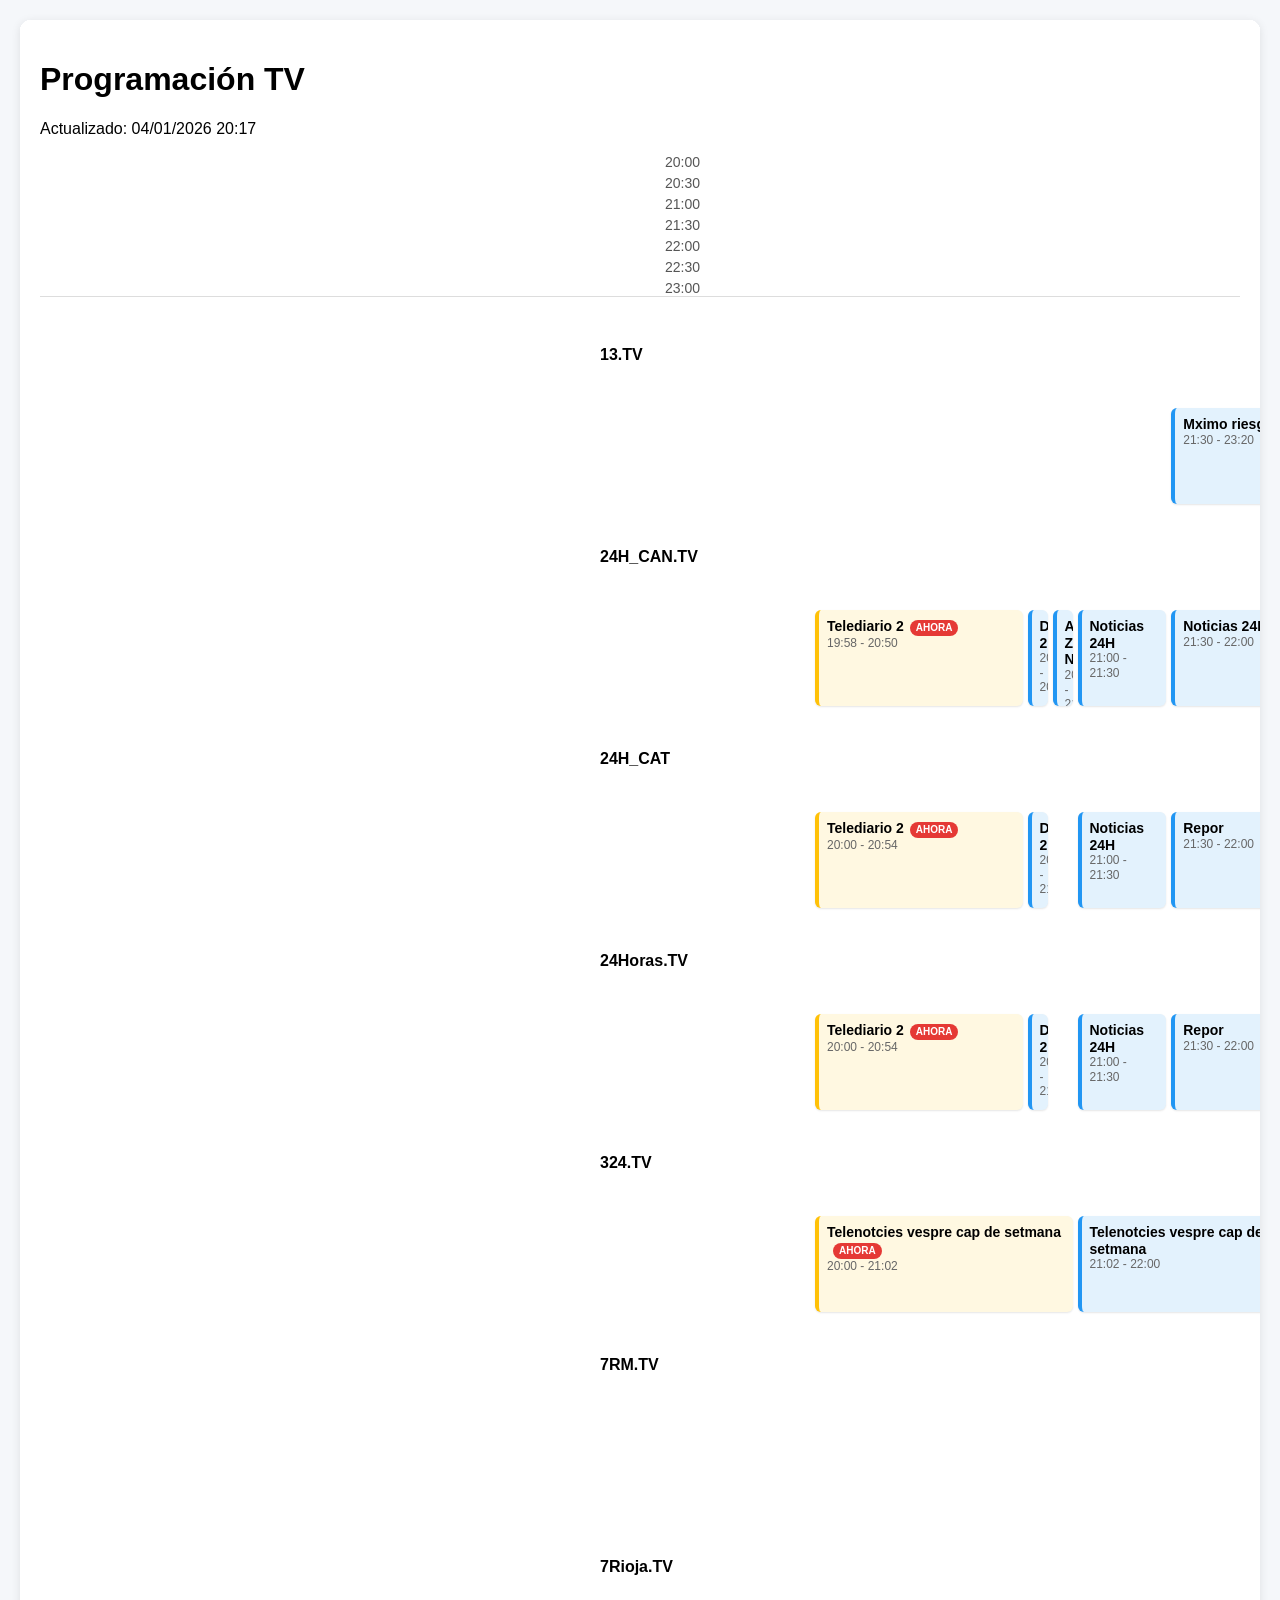
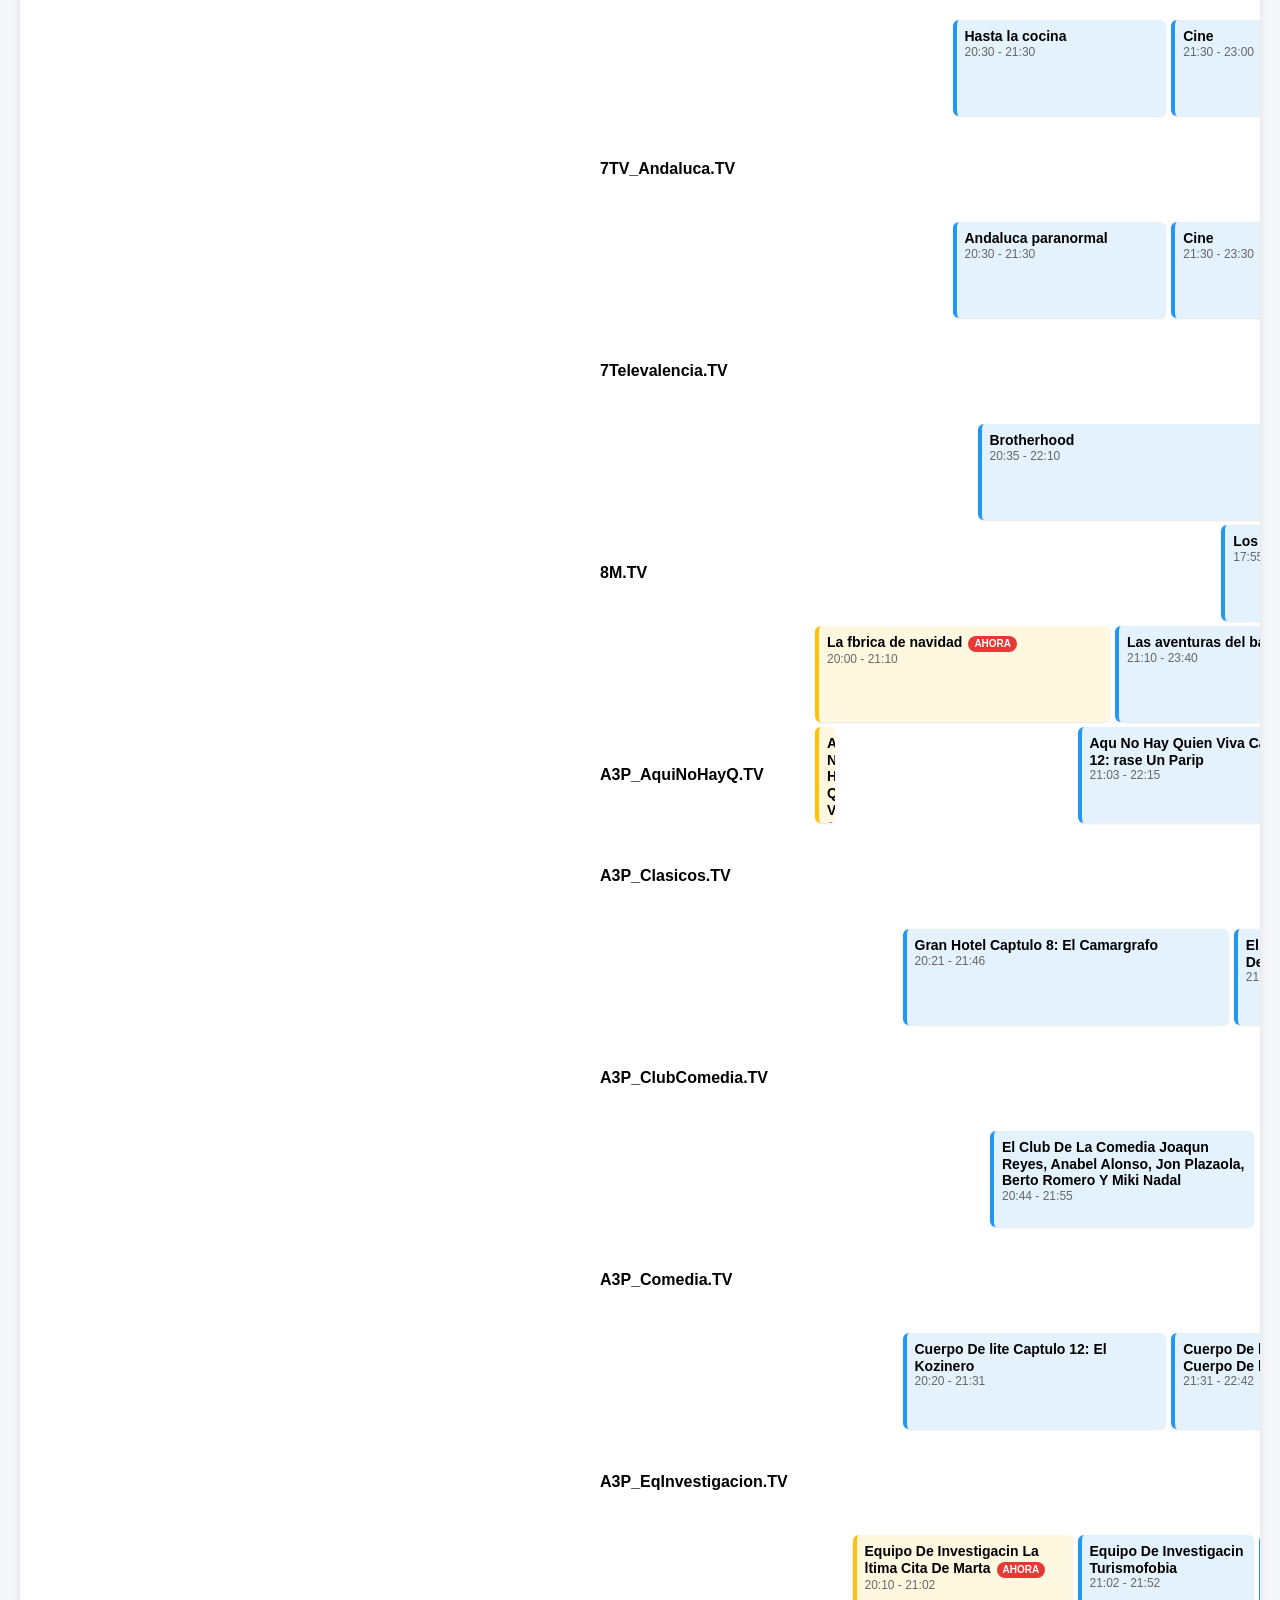
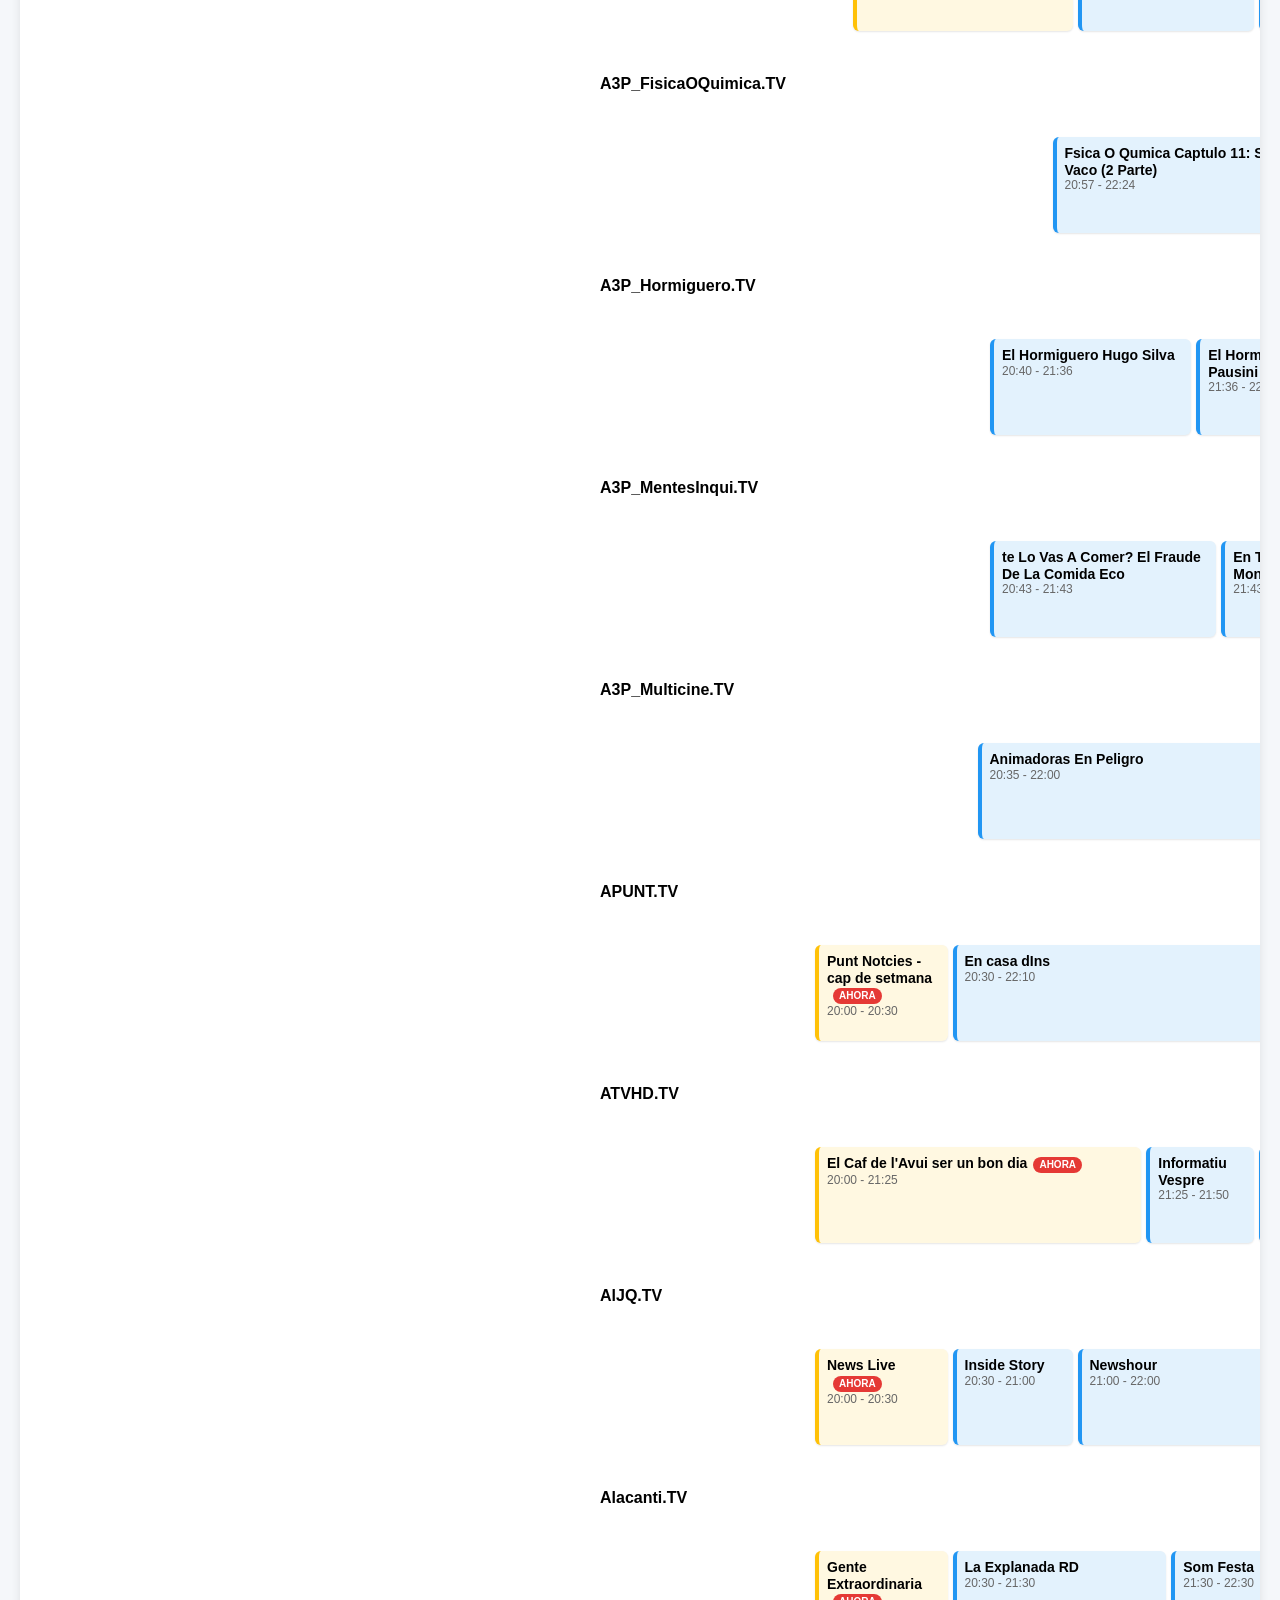
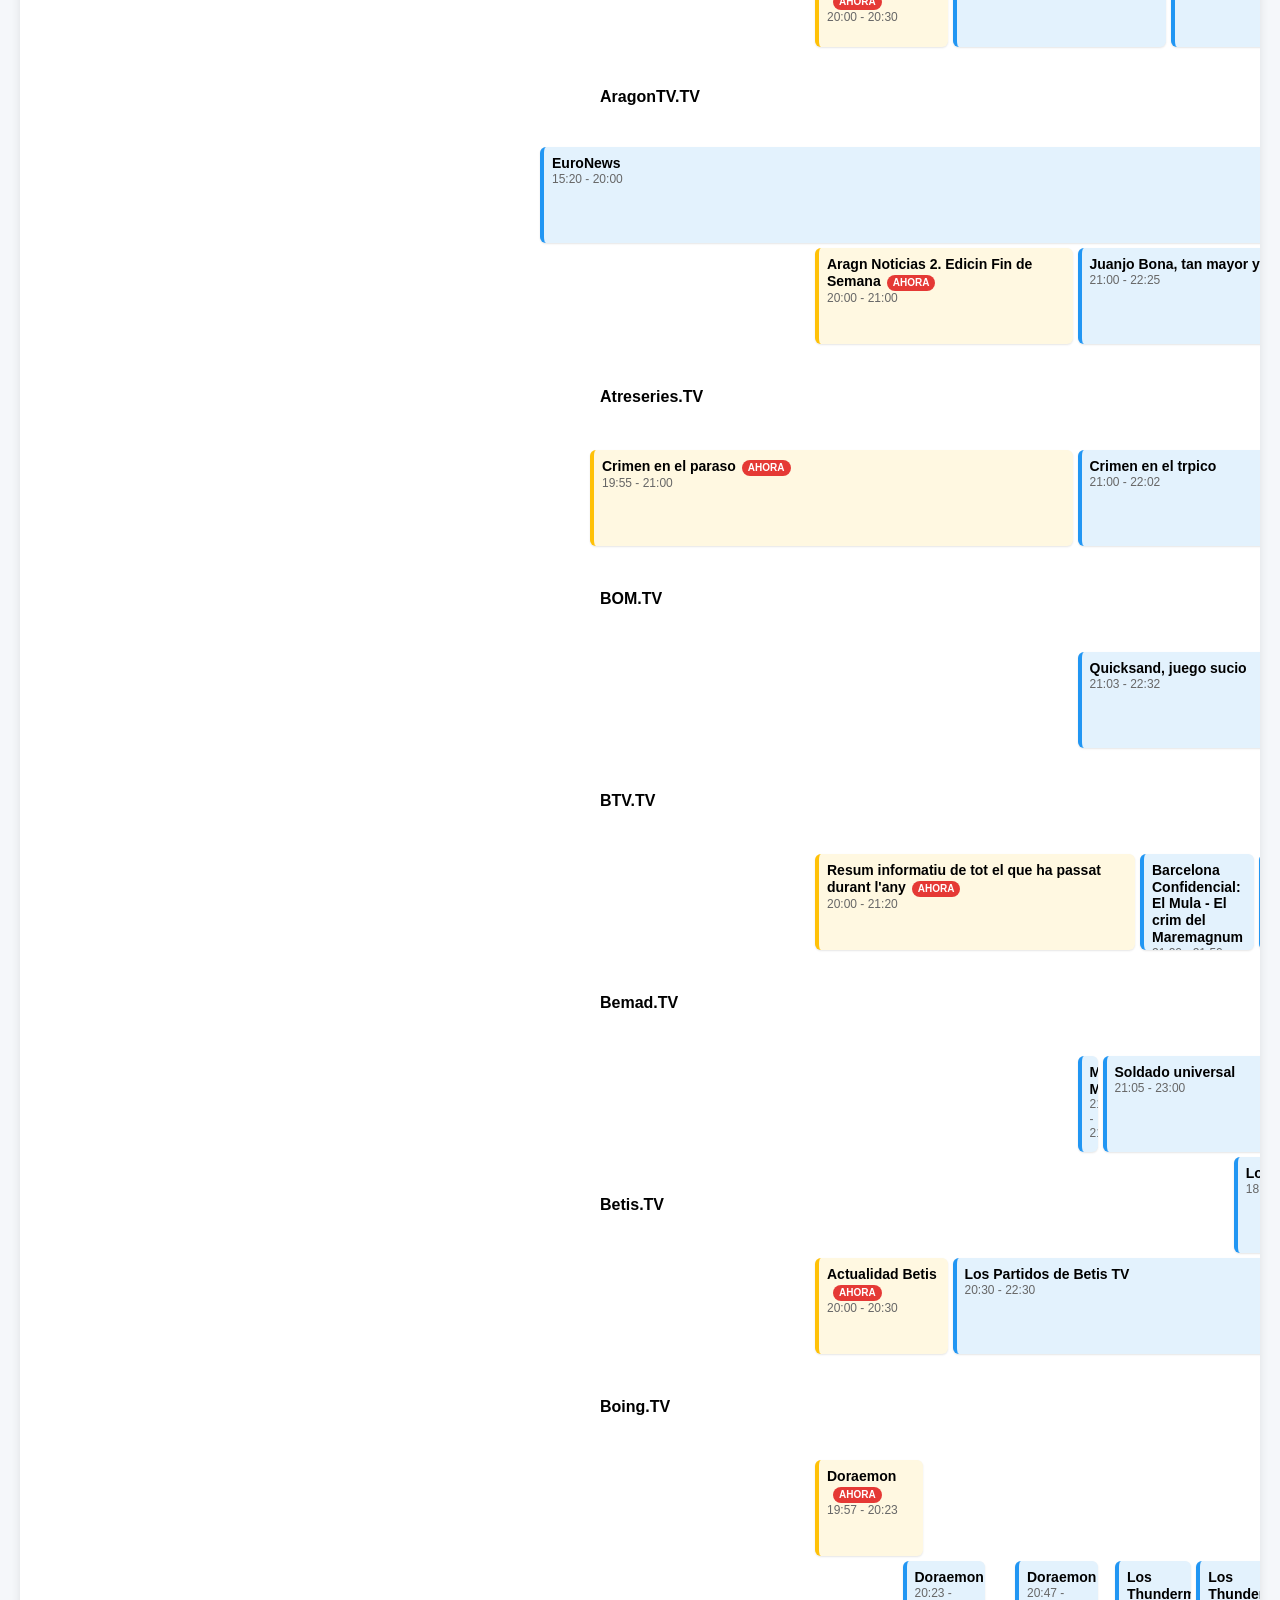
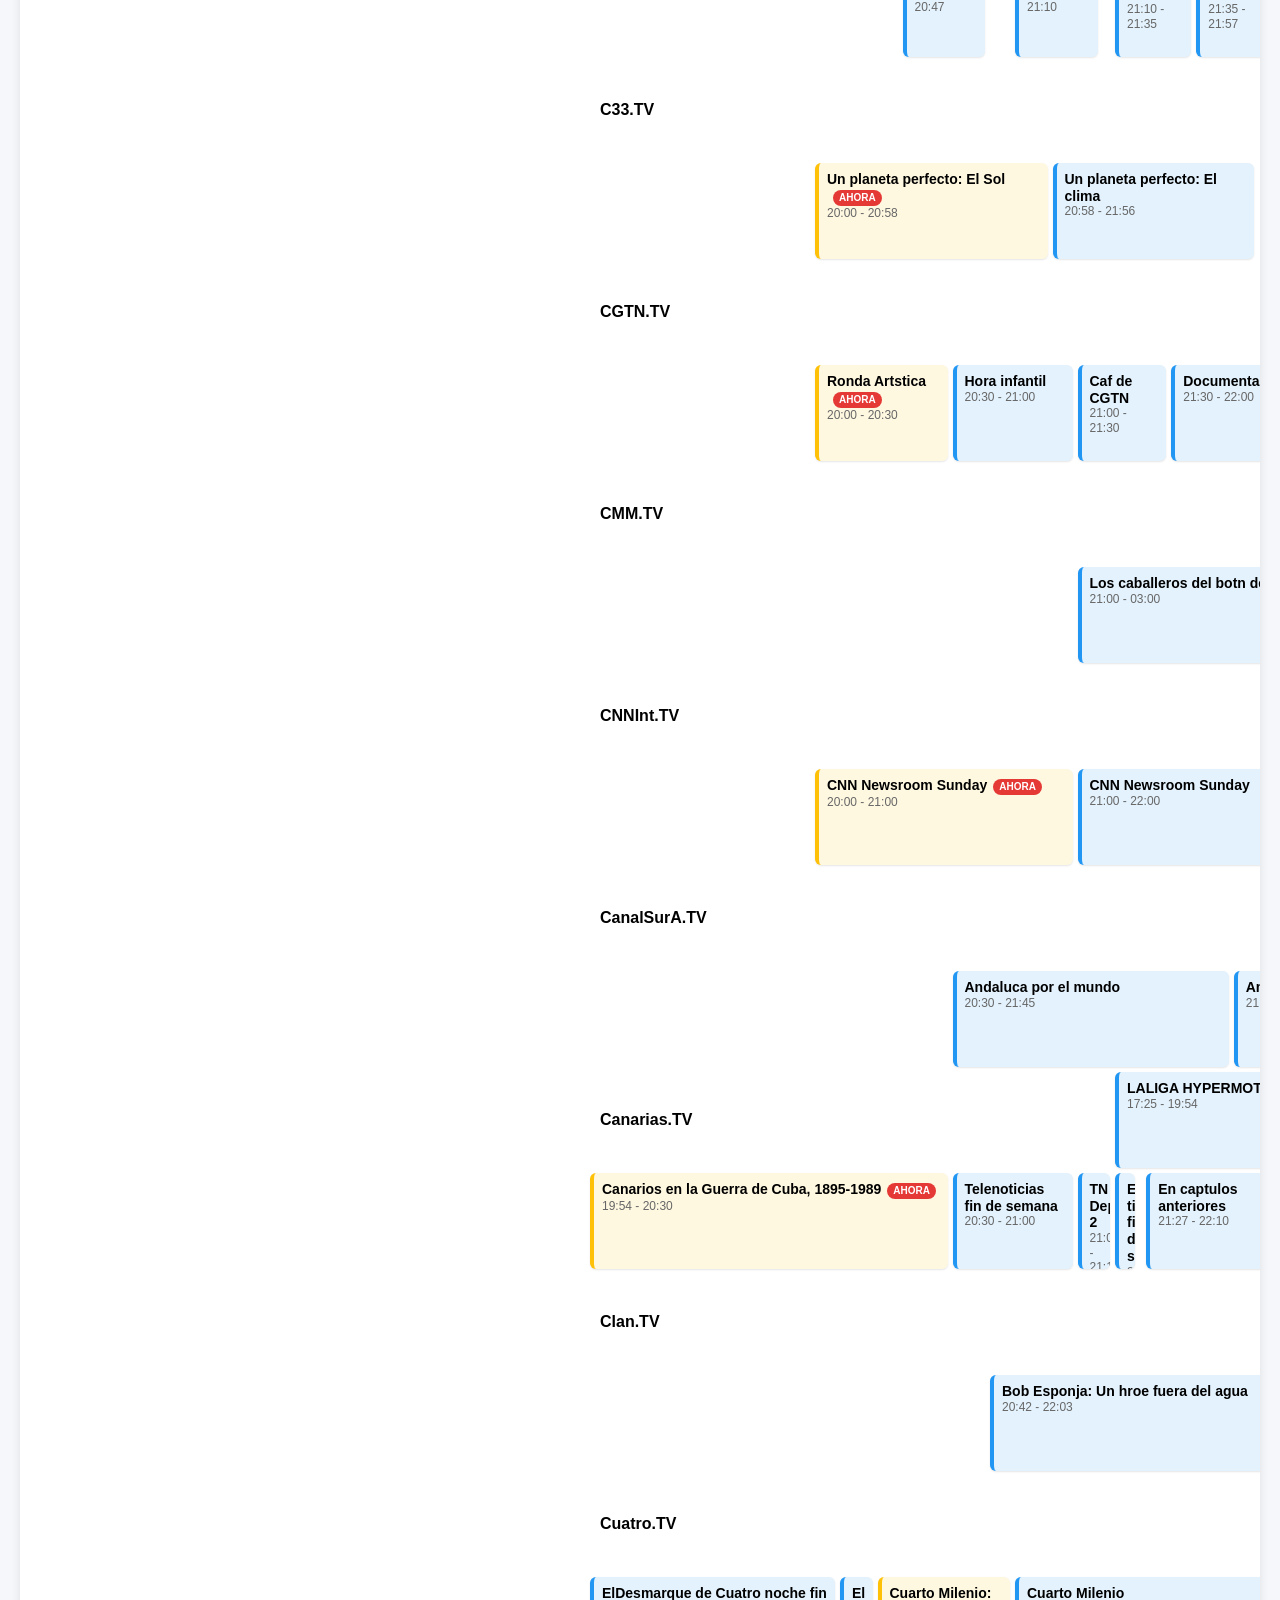
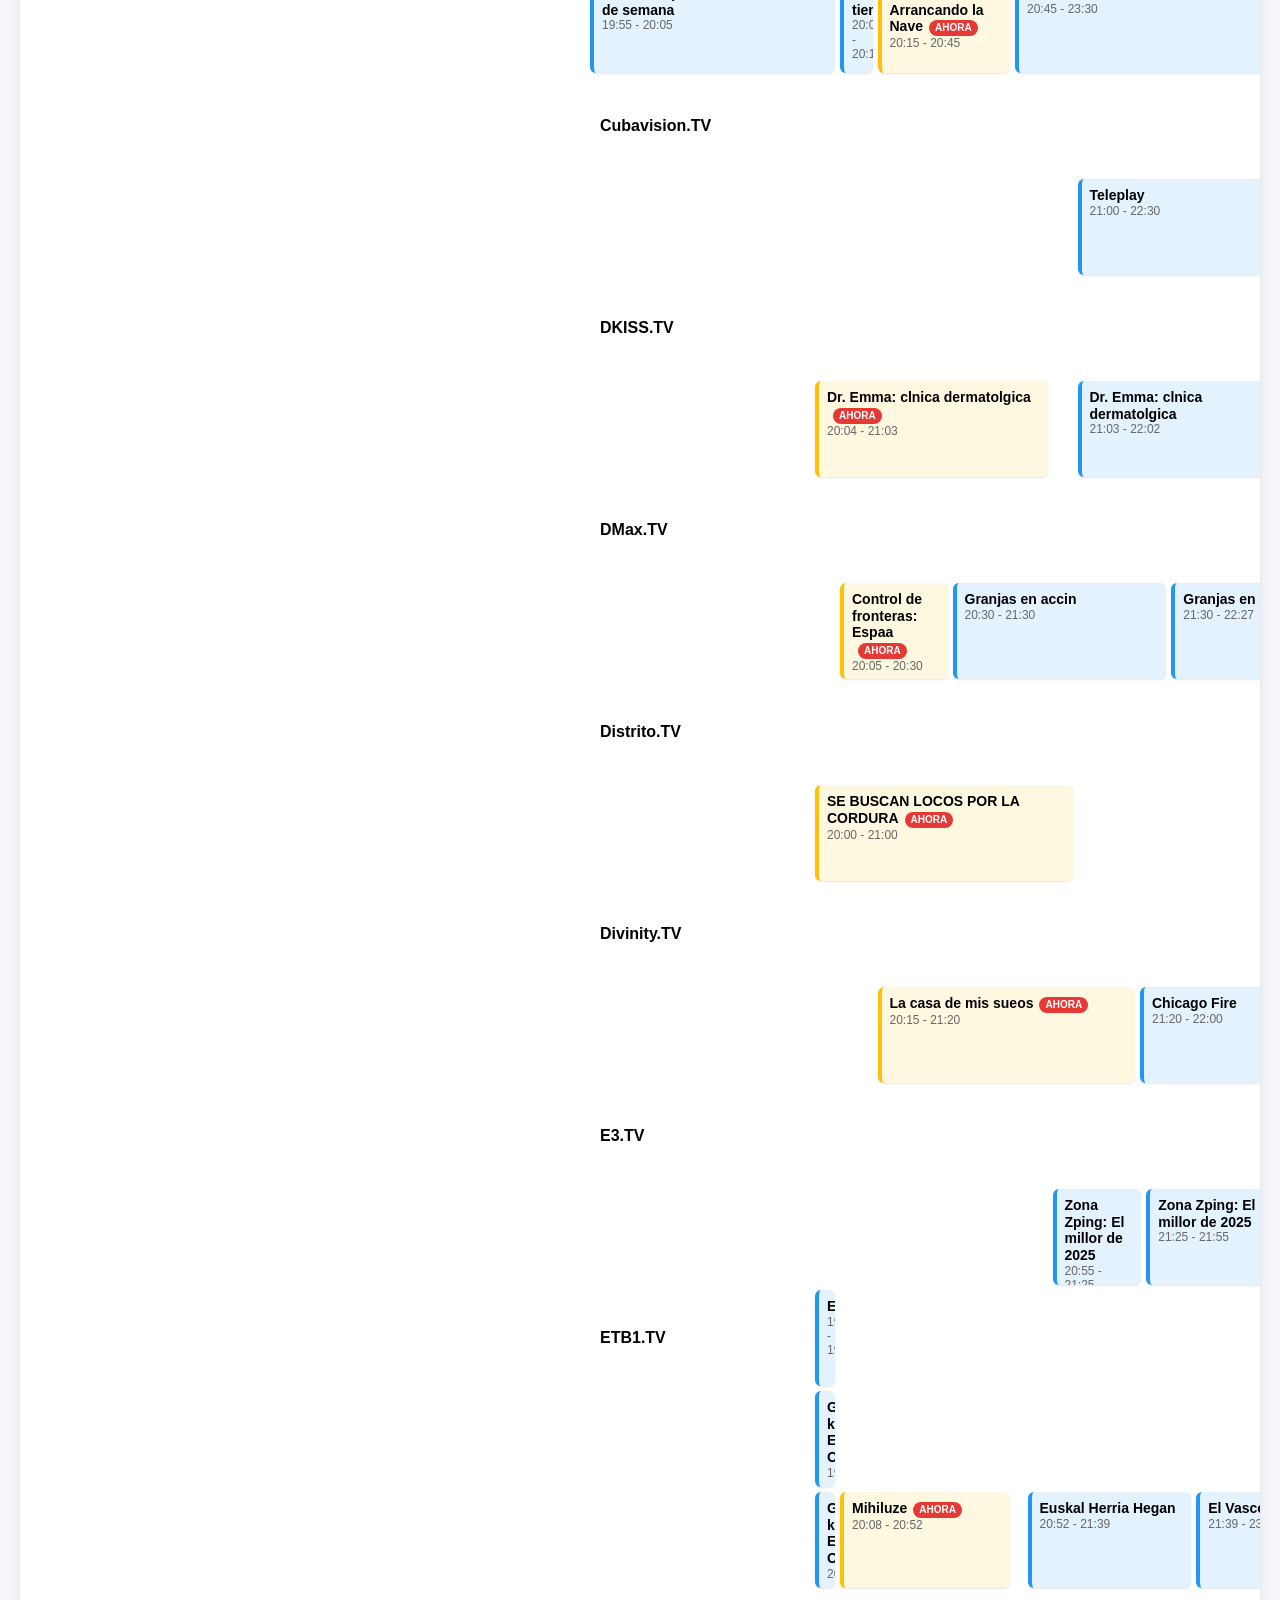
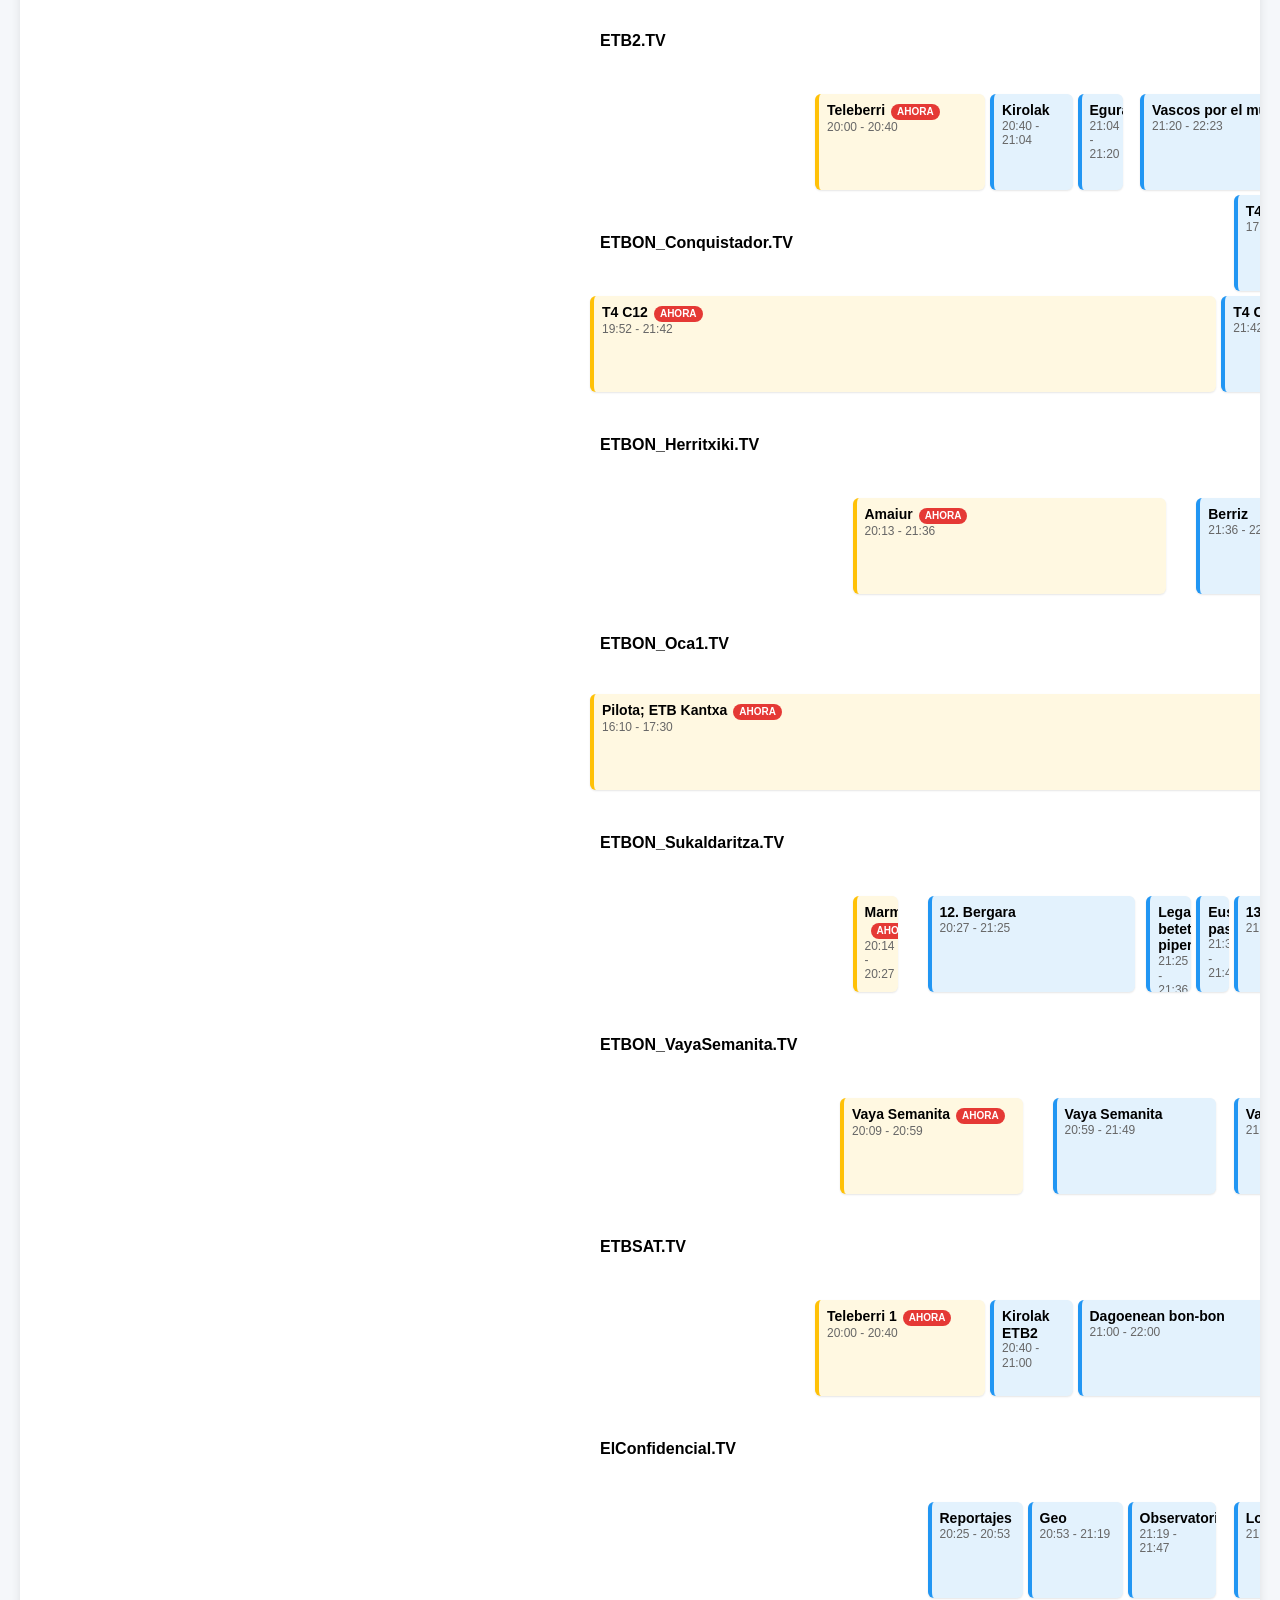
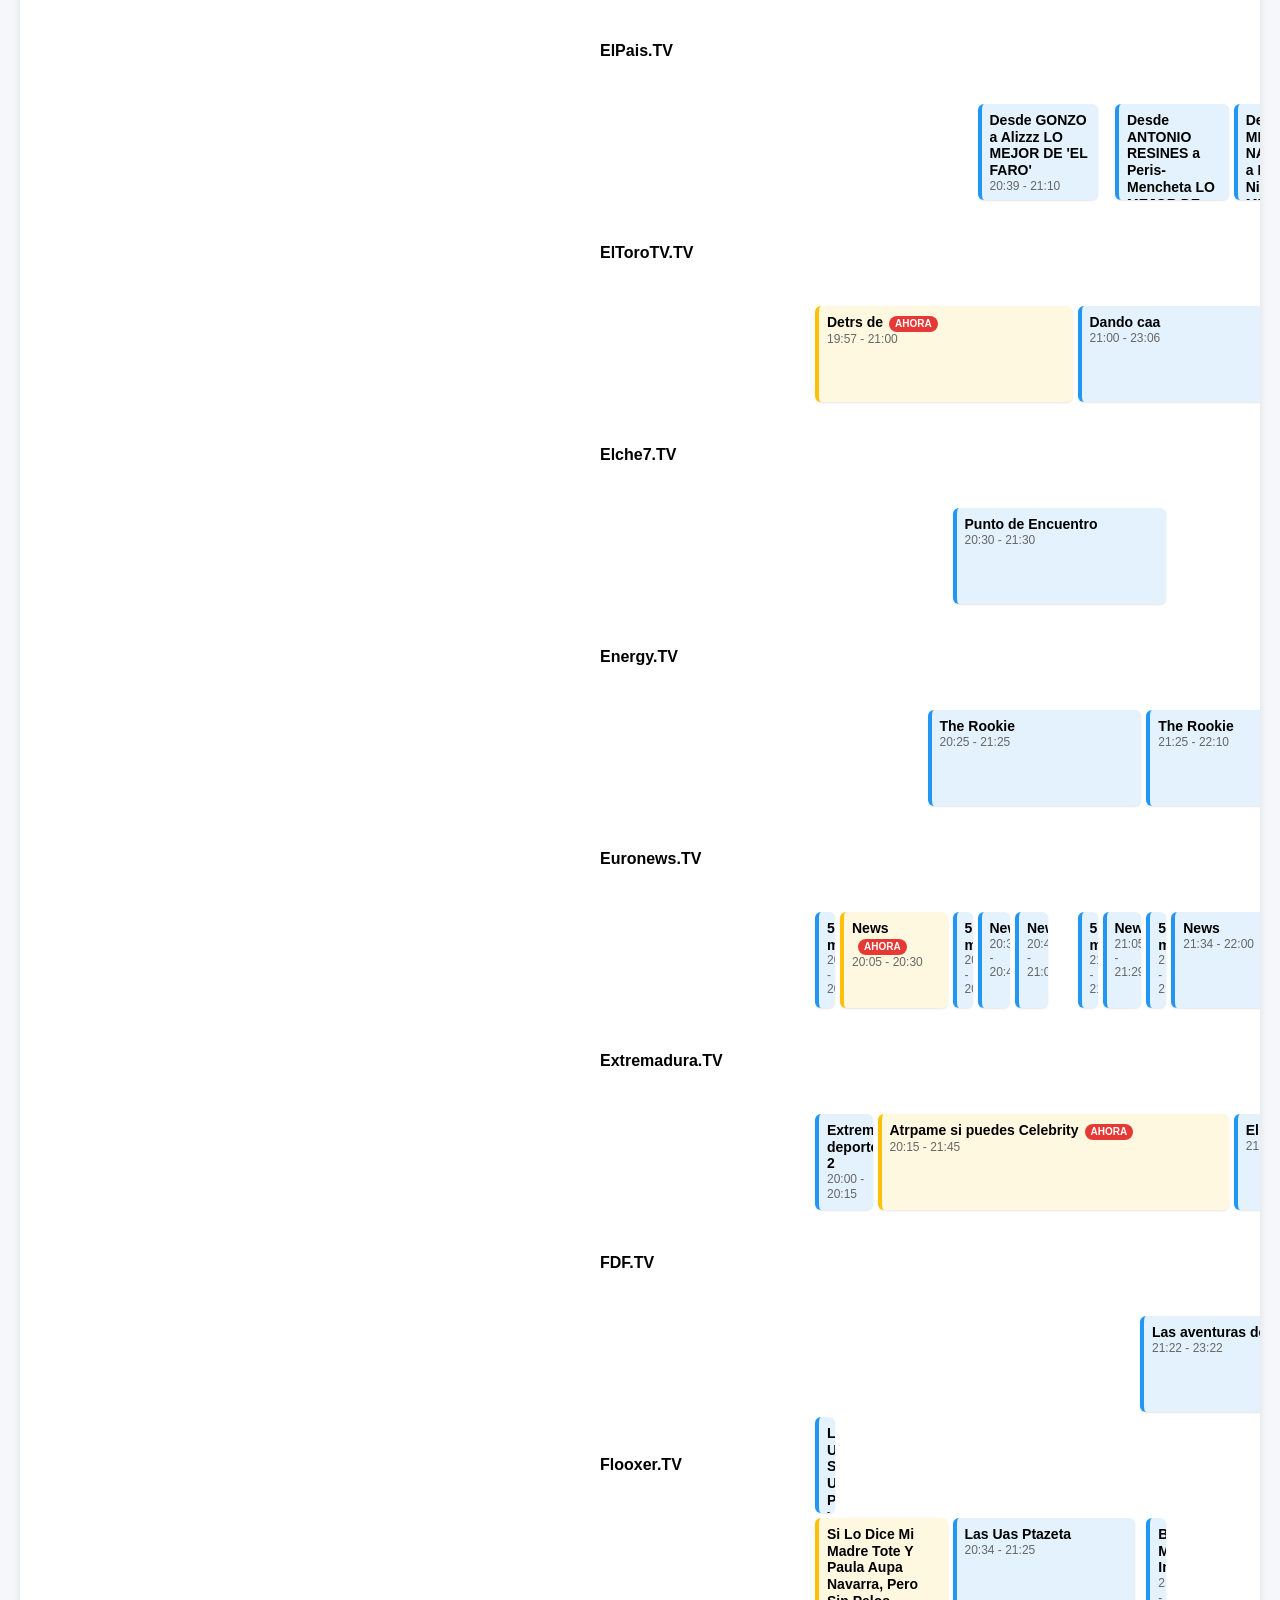
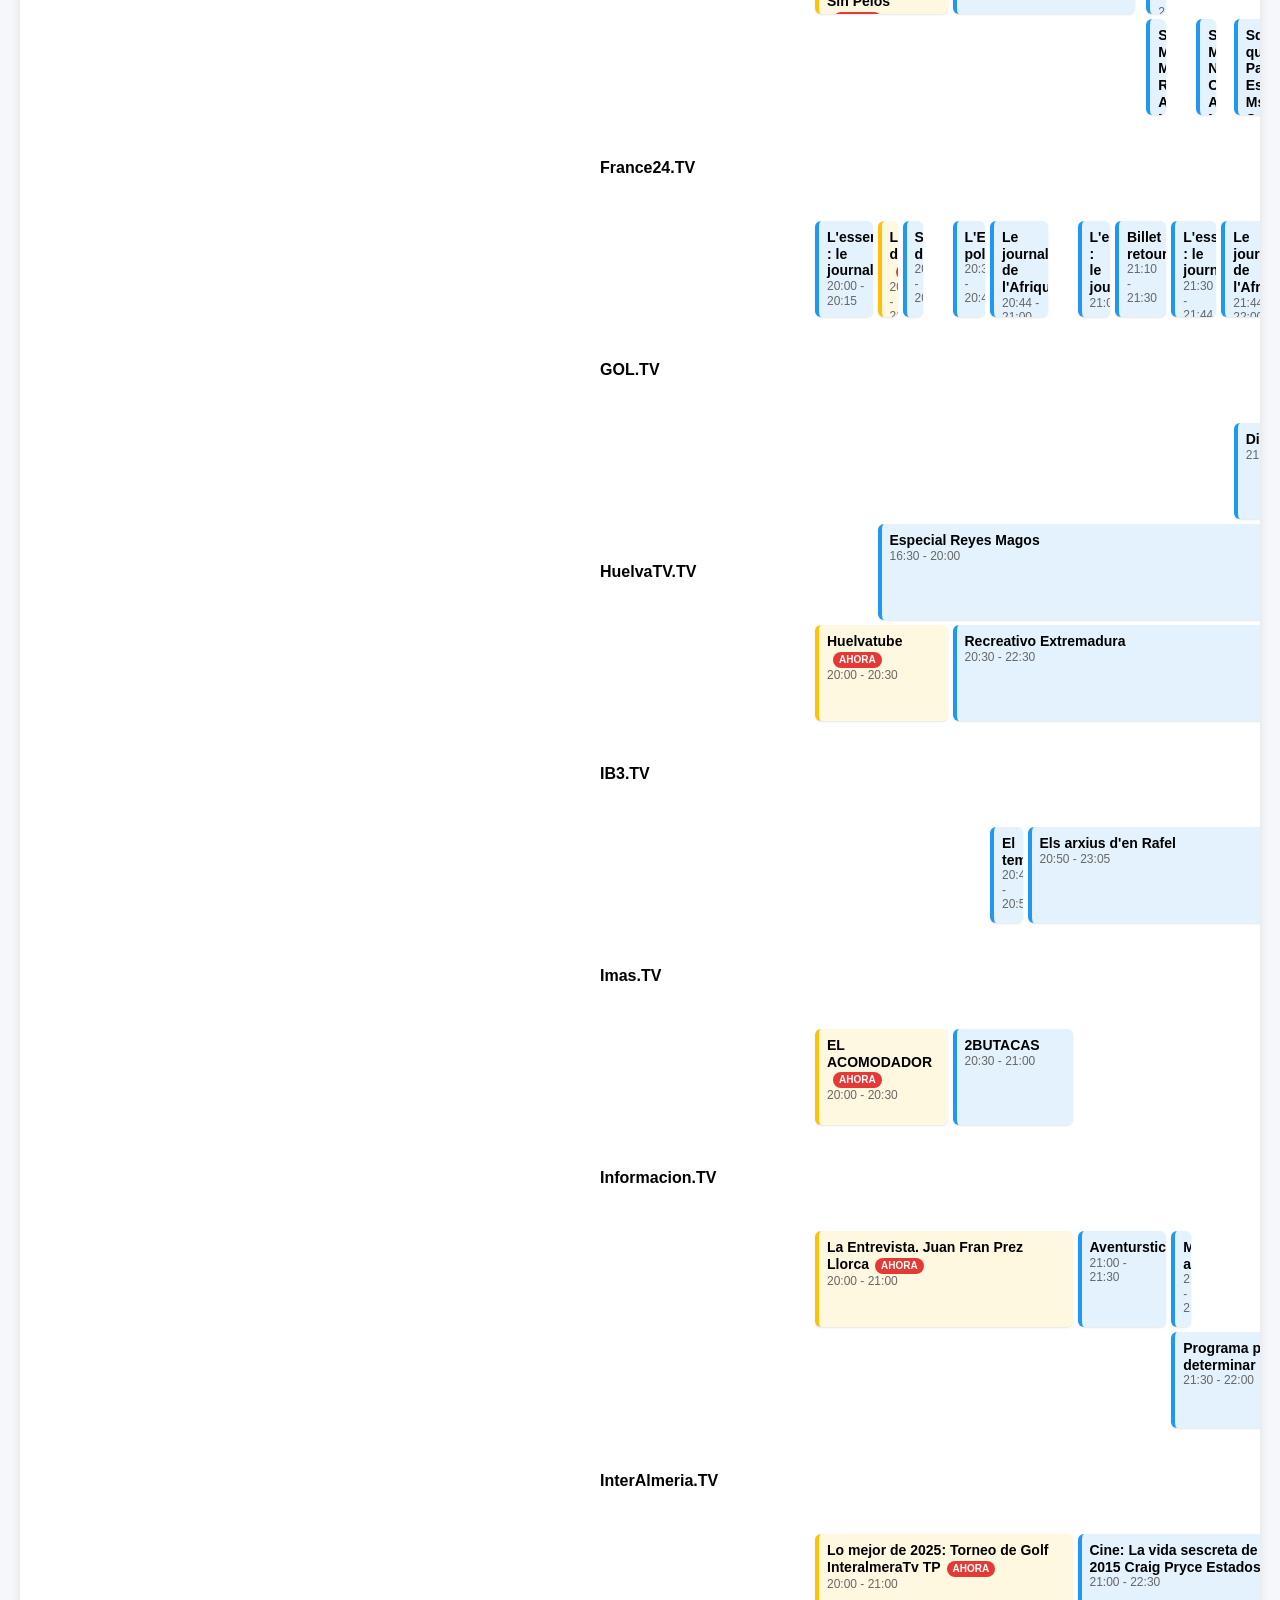
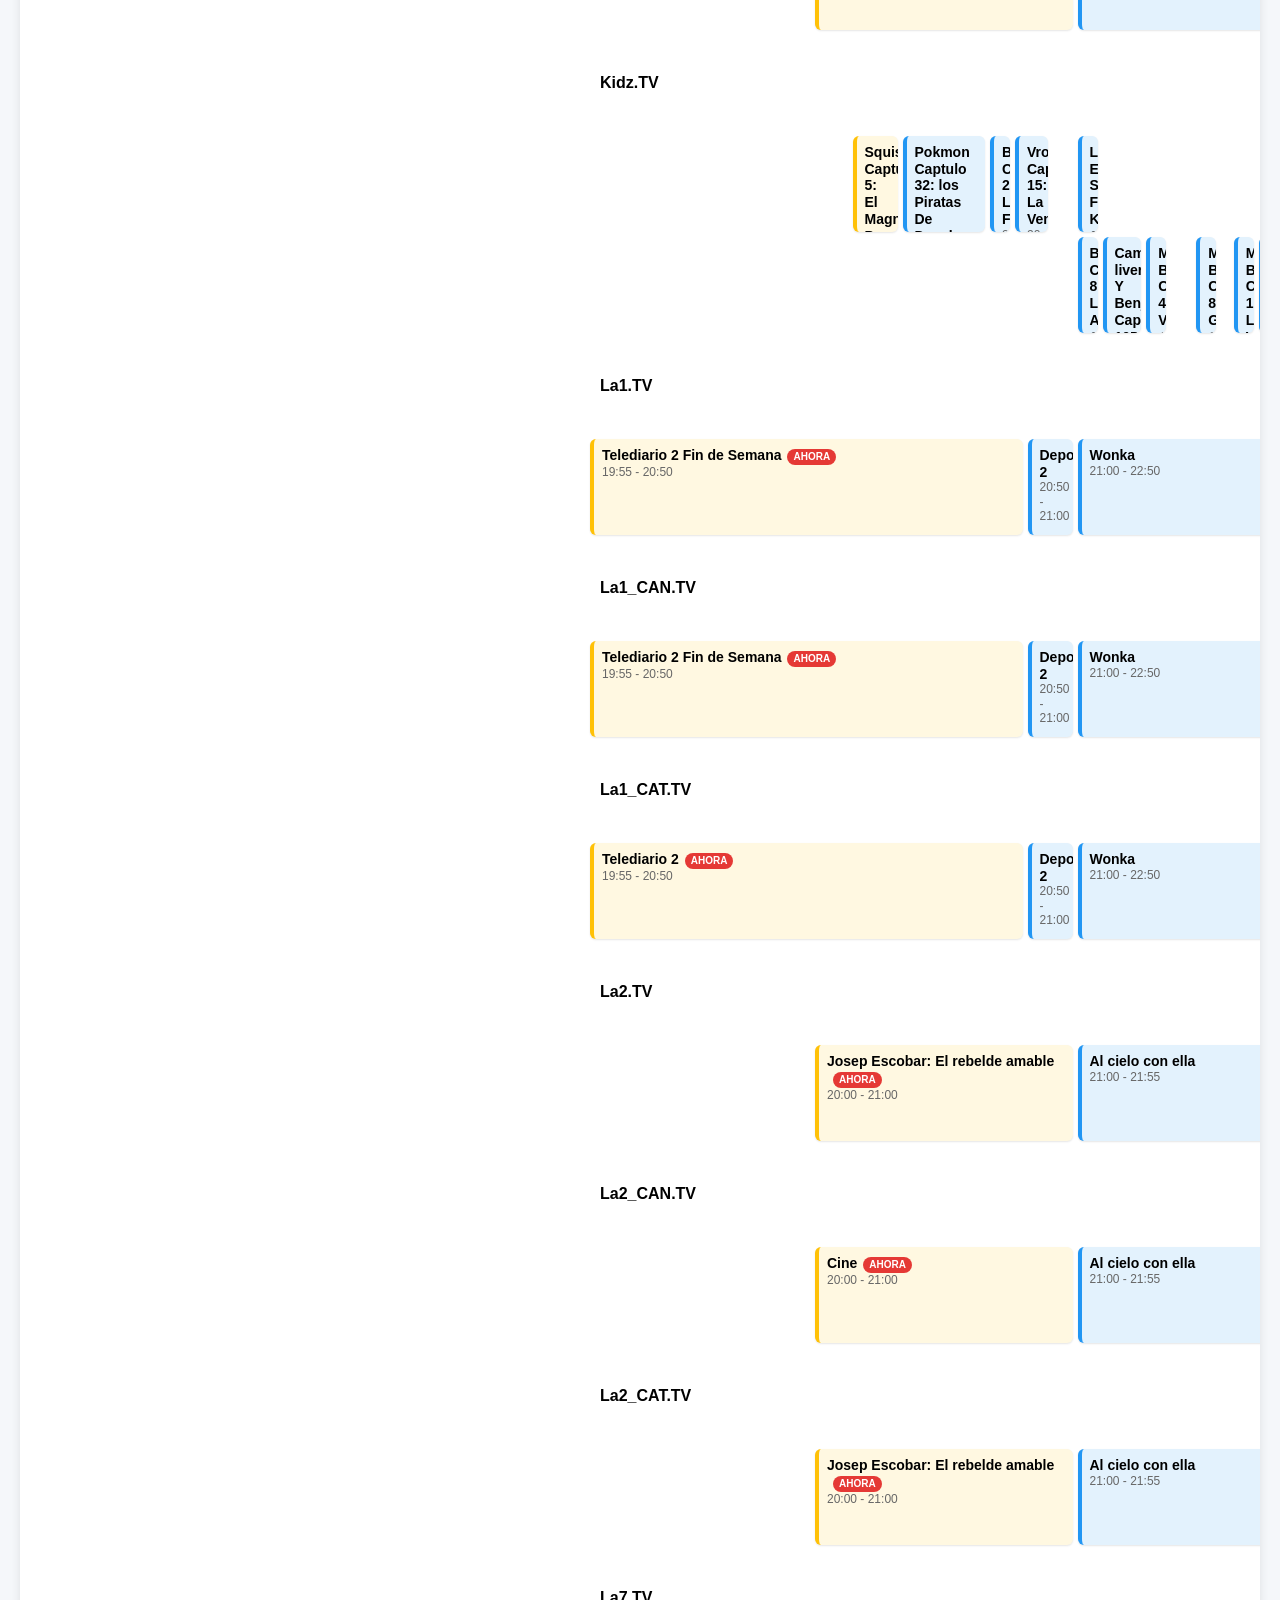
==== commit bd889108: "Agregar archivos EPG y la programación generada" ====
--- a/programacion.html
+++ b/programacion.html
@@ -101,4041 +101,3931 @@
 <body>
     <div class="container">
         <h1>Programación TV</h1>
-        <p>Actualizado: 04/01/2026 19:32</p>
+        <p>Actualizado: 04/01/2026 20:17</p>
         <div class="header-row">
             <div class="time-placeholder"></div>
             <div class="timeline">
-                <div class="time-slot">19:30</div><div class="time-slot">20:00</div><div class="time-slot">20:30</div><div class="time-slot">21:00</div><div class="time-slot">21:30</div><div class="time-slot">22:00</div><div class="time-slot">22:30</div>
+                <div class="time-slot">20:00</div><div class="time-slot">20:30</div><div class="time-slot">21:00</div><div class="time-slot">21:30</div><div class="time-slot">22:00</div><div class="time-slot">22:30</div><div class="time-slot">23:00</div>
             </div>
         </div>
         <div class="grid-container">
             <div class="channel-name">13.TV</div>
-        <div class="program " style="grid-column: -24 / span 25;">
-            <div class="program-title">Evasin o victoria</div>
-            <div class="program-time">17:20 - 19:25</div>
-        </div>
-        
-        <div class="program now" style="grid-column: 1 / span 25;">
+        <div class="program now" style="grid-column: -5 / span 25;">
             <div class="program-title">Alto! o mi madre dispara<span class="now-badge">AHORA</span></div>
             <div class="program-time">19:25 - 21:30</div>
         </div>
         
-        <div class="program " style="grid-column: 26 / span 18;">
+        <div class="program " style="grid-column: 20 / span 22;">
             <div class="program-title">Mximo riesgo</div>
             <div class="program-time">21:30 - 23:20</div>
         </div>
         <div class="channel-name">24H_CAN.TV</div>
         <div class="program " style="grid-column: -4 / span 5;">
             <div class="program-title">Noticias 24H</div>
-            <div class="program-time">19:00 - 19:29</div>
-        </div>
-        
-        <div class="program now" style="grid-column: 2 / span 5;">
-            <div class="program-title">Noticias 24H<span class="now-badge">AHORA</span></div>
             <div class="program-time">19:29 - 19:58</div>
         </div>
         
-        <div class="program " style="grid-column: 7 / span 10;">
-            <div class="program-title">Telediario 2</div>
+        <div class="program now" style="grid-column: 2 / span 10;">
+            <div class="program-title">Telediario 2<span class="now-badge">AHORA</span></div>
             <div class="program-time">19:58 - 20:50</div>
         </div>
         
-        <div class="program " style="grid-column: 18 / span 1;">
+        <div class="program " style="grid-column: 12 / span 1;">
             <div class="program-title">Deportes 2</div>
             <div class="program-time">20:50 - 20:55</div>
         </div>
         
-        <div class="program " style="grid-column: 19 / span 1;">
+        <div class="program " style="grid-column: 13 / span 1;">
             <div class="program-title">Ajustes Zoom Net</div>
             <div class="program-time">20:55 - 21:00</div>
         </div>
         
+        <div class="program " style="grid-column: 14 / span 6;">
+            <div class="program-title">Noticias 24H</div>
+            <div class="program-time">21:00 - 21:30</div>
+        </div>
+        
         <div class="program " style="grid-column: 20 / span 6;">
             <div class="program-title">Noticias 24H</div>
-            <div class="program-time">21:00 - 21:30</div>
+            <div class="program-time">21:30 - 22:00</div>
         </div>
         
         <div class="program " style="grid-column: 26 / span 6;">
             <div class="program-title">Noticias 24H</div>
+            <div class="program-time">22:00 - 22:30</div>
+        </div>
+        
+        <div class="program " style="grid-column: 32 / span 6;">
+            <div class="program-title">La hora cultural</div>
+            <div class="program-time">22:30 - 23:00</div>
+        </div>
+        
+        <div class="program " style="grid-column: 38 / span 6;">
+            <div class="program-title">Noticias 24H</div>
+            <div class="program-time">23:00 - 23:30</div>
+        </div>
+        <div class="channel-name">24H_CAT</div>
+        <div class="program " style="grid-column: -4 / span 6;">
+            <div class="program-title">Parlamento</div>
+            <div class="program-time">19:30 - 20:00</div>
+        </div>
+        
+        <div class="program now" style="grid-column: 2 / span 10;">
+            <div class="program-title">Telediario 2<span class="now-badge">AHORA</span></div>
+            <div class="program-time">20:00 - 20:54</div>
+        </div>
+        
+        <div class="program " style="grid-column: 12 / span 1;">
+            <div class="program-title">Deportes 2</div>
+            <div class="program-time">20:54 - 21:00</div>
+        </div>
+        
+        <div class="program " style="grid-column: 14 / span 6;">
+            <div class="program-title">Noticias 24H</div>
+            <div class="program-time">21:00 - 21:30</div>
+        </div>
+        
+        <div class="program " style="grid-column: 20 / span 6;">
+            <div class="program-title">Repor</div>
             <div class="program-time">21:30 - 22:00</div>
         </div>
         
-        <div class="program " style="grid-column: 32 / span 6;">
+        <div class="program " style="grid-column: 26 / span 6;">
             <div class="program-title">Noticias 24H</div>
             <div class="program-time">22:00 - 22:30</div>
         </div>
         
-        <div class="program " style="grid-column: 38 / span 6;">
+        <div class="program " style="grid-column: 32 / span 6;">
             <div class="program-title">La hora cultural</div>
             <div class="program-time">22:30 - 23:00</div>
         </div>
-        <div class="channel-name">24H_CAT</div>
-        <div class="program " style="grid-column: -40 / span 42;">
+        
+        <div class="program " style="grid-column: 38 / span 6;">
             <div class="program-title">Noticias 24H</div>
-            <div class="program-time">16:00 - 19:30</div>
-        </div>
-        
-        <div class="program now" style="grid-column: 2 / span 6;">
-            <div class="program-title">Parlamento<span class="now-badge">AHORA</span></div>
+            <div class="program-time">23:00 - 23:30</div>
+        </div>
+        <div class="channel-name">24Horas.TV</div>
+        <div class="program " style="grid-column: -4 / span 6;">
+            <div class="program-title">Parlamento</div>
             <div class="program-time">19:30 - 20:00</div>
         </div>
         
-        <div class="program " style="grid-column: 8 / span 10;">
-            <div class="program-title">Telediario 2</div>
+        <div class="program now" style="grid-column: 2 / span 10;">
+            <div class="program-title">Telediario 2<span class="now-badge">AHORA</span></div>
             <div class="program-time">20:00 - 20:54</div>
         </div>
         
-        <div class="program " style="grid-column: 18 / span 1;">
+        <div class="program " style="grid-column: 12 / span 1;">
             <div class="program-title">Deportes 2</div>
             <div class="program-time">20:54 - 21:00</div>
         </div>
         
-        <div class="program " style="grid-column: 20 / span 6;">
+        <div class="program " style="grid-column: 14 / span 6;">
             <div class="program-title">Noticias 24H</div>
             <div class="program-time">21:00 - 21:30</div>
         </div>
         
-        <div class="program " style="grid-column: 26 / span 6;">
+        <div class="program " style="grid-column: 20 / span 6;">
             <div class="program-title">Repor</div>
             <div class="program-time">21:30 - 22:00</div>
         </div>
         
-        <div class="program " style="grid-column: 32 / span 6;">
+        <div class="program " style="grid-column: 26 / span 6;">
             <div class="program-title">Noticias 24H</div>
             <div class="program-time">22:00 - 22:30</div>
         </div>
         
-        <div class="program " style="grid-column: 38 / span 6;">
+        <div class="program " style="grid-column: 32 / span 6;">
             <div class="program-title">La hora cultural</div>
             <div class="program-time">22:30 - 23:00</div>
         </div>
-        <div class="channel-name">24Horas.TV</div>
-        <div class="program " style="grid-column: -39 / span 41;">
+        
+        <div class="program " style="grid-column: 38 / span 6;">
             <div class="program-title">Noticias 24H</div>
-            <div class="program-time">16:02 - 19:30</div>
-        </div>
-        
-        <div class="program now" style="grid-column: 2 / span 6;">
-            <div class="program-title">Parlamento<span class="now-badge">AHORA</span></div>
-            <div class="program-time">19:30 - 20:00</div>
-        </div>
-        
-        <div class="program " style="grid-column: 8 / span 10;">
-            <div class="program-title">Telediario 2</div>
-            <div class="program-time">20:00 - 20:54</div>
-        </div>
-        
-        <div class="program " style="grid-column: 18 / span 1;">
-            <div class="program-title">Deportes 2</div>
-            <div class="program-time">20:54 - 21:00</div>
-        </div>
-        
-        <div class="program " style="grid-column: 20 / span 6;">
-            <div class="program-title">Noticias 24H</div>
-            <div class="program-time">21:00 - 21:30</div>
-        </div>
-        
-        <div class="program " style="grid-column: 26 / span 6;">
-            <div class="program-title">Repor</div>
-            <div class="program-time">21:30 - 22:00</div>
-        </div>
-        
-        <div class="program " style="grid-column: 32 / span 6;">
-            <div class="program-title">Noticias 24H</div>
-            <div class="program-time">22:00 - 22:30</div>
-        </div>
-        
-        <div class="program " style="grid-column: 38 / span 6;">
-            <div class="program-title">La hora cultural</div>
-            <div class="program-time">22:30 - 23:00</div>
+            <div class="program-time">23:00 - 23:30</div>
         </div>
         <div class="channel-name">324.TV</div>
-        <div class="program now" style="grid-column: -4 / span 12;">
-            <div class="program-title">Notcies 3CatInfo<span class="now-badge">AHORA</span></div>
+        <div class="program " style="grid-column: -10 / span 12;">
+            <div class="program-title">Notcies 3CatInfo</div>
             <div class="program-time">19:00 - 20:00</div>
         </div>
         
-        <div class="program " style="grid-column: 8 / span 12;">
-            <div class="program-title">Telenotcies vespre cap de setmana</div>
+        <div class="program now" style="grid-column: 2 / span 12;">
+            <div class="program-title">Telenotcies vespre cap de setmana<span class="now-badge">AHORA</span></div>
             <div class="program-time">20:00 - 21:02</div>
         </div>
         
-        <div class="program " style="grid-column: 20 / span 11;">
+        <div class="program " style="grid-column: 14 / span 11;">
             <div class="program-title">Telenotcies vespre cap de setmana</div>
             <div class="program-time">21:02 - 22:00</div>
         </div>
         
-        <div class="program " style="grid-column: 32 / span 12;">
+        <div class="program " style="grid-column: 26 / span 18;">
             <div class="program-title">Notcies 3CatInfo</div>
             <div class="program-time">22:00 - 23:30</div>
         </div>
         <div class="channel-name">7RM.TV</div>
-        <div class="program " style="grid-column: -4 / span 6;">
-            <div class="program-title">7Noticias Fin de semana</div>
-            <div class="program-time">19:00 - 19:30</div>
-        </div>
-        
-        <div class="program now" style="grid-column: 2 / span 36;">
+        <div class="program now" style="grid-column: -4 / span 36;">
             <div class="program-title">Murcianos por el mundo<span class="now-badge">AHORA</span></div>
             <div class="program-time">19:30 - 22:30</div>
         </div>
         
-        <div class="program " style="grid-column: 38 / span 6;">
+        <div class="program " style="grid-column: 32 / span 12;">
             <div class="program-title">Animal</div>
             <div class="program-time">22:30 - 00:15</div>
         </div>
         <div class="channel-name">7Rioja.TV</div>
-        <div class="program now" style="grid-column: -4 / span 18;">
+        <div class="program now" style="grid-column: -10 / span 18;">
             <div class="program-title">7 Magazine<span class="now-badge">AHORA</span></div>
             <div class="program-time">19:00 - 20:30</div>
         </div>
         
-        <div class="program " style="grid-column: 14 / span 12;">
+        <div class="program " style="grid-column: 8 / span 12;">
             <div class="program-title">Hasta la cocina</div>
             <div class="program-time">20:30 - 21:30</div>
         </div>
         
-        <div class="program " style="grid-column: 26 / span 18;">
+        <div class="program " style="grid-column: 20 / span 18;">
             <div class="program-title">Cine</div>
             <div class="program-time">21:30 - 23:00</div>
         </div>
+        
+        <div class="program " style="grid-column: 38 / span 6;">
+            <div class="program-title">Redifusin local</div>
+            <div class="program-time">23:00 - 07:00</div>
+        </div>
         <div class="channel-name">7TV_Andaluca.TV</div>
-        <div class="program " style="grid-column: -4 / span 6;">
-            <div class="program-title">Siete Economa</div>
-            <div class="program-time">19:00 - 19:30</div>
-        </div>
-        
-        <div class="program now" style="grid-column: 2 / span 12;">
+        <div class="program now" style="grid-column: -4 / span 12;">
             <div class="program-title">Mujeres Valientes<span class="now-badge">AHORA</span></div>
             <div class="program-time">19:30 - 20:30</div>
         </div>
         
-        <div class="program " style="grid-column: 14 / span 12;">
+        <div class="program " style="grid-column: 8 / span 12;">
             <div class="program-title">Andaluca paranormal</div>
             <div class="program-time">20:30 - 21:30</div>
         </div>
         
-        <div class="program " style="grid-column: 26 / span 18;">
+        <div class="program " style="grid-column: 20 / span 24;">
             <div class="program-title">Cine</div>
             <div class="program-time">21:30 - 23:30</div>
         </div>
         <div class="channel-name">7Televalencia.TV</div>
-        <div class="program now" style="grid-column: -13 / span 19;">
-            <div class="program-title">Bonanza<span class="now-badge">AHORA</span></div>
+        <div class="program " style="grid-column: -19 / span 19;">
+            <div class="program-title">Bonanza</div>
             <div class="program-time">18:15 - 19:50</div>
         </div>
         
-        <div class="program " style="grid-column: 6 / span 9;">
-            <div class="program-title">El balconcito</div>
+        <div class="program now" style="grid-column: 0 / span 9;">
+            <div class="program-title">El balconcito<span class="now-badge">AHORA</span></div>
             <div class="program-time">19:50 - 20:35</div>
         </div>
         
-        <div class="program " style="grid-column: 15 / span 19;">
+        <div class="program " style="grid-column: 9 / span 19;">
             <div class="program-title">Brotherhood</div>
             <div class="program-time">20:35 - 22:10</div>
         </div>
         
-        <div class="program " style="grid-column: 34 / span 10;">
+        <div class="program " style="grid-column: 28 / span 16;">
             <div class="program-title">Shark Killer</div>
             <div class="program-time">22:10 - 23:35</div>
         </div>
         <div class="channel-name">8M.TV</div>
-        <div class="program now" style="grid-column: -17 / span 25;">
-            <div class="program-title">Los viajes de Gulliver<span class="now-badge">AHORA</span></div>
+        <div class="program " style="grid-column: -23 / span 25;">
+            <div class="program-title">Los viajes de Gulliver</div>
             <div class="program-time">17:55 - 20:00</div>
         </div>
         
-        <div class="program " style="grid-column: 8 / span 14;">
-            <div class="program-title">La fbrica de navidad</div>
+        <div class="program now" style="grid-column: 2 / span 14;">
+            <div class="program-title">La fbrica de navidad<span class="now-badge">AHORA</span></div>
             <div class="program-time">20:00 - 21:10</div>
         </div>
         
-        <div class="program " style="grid-column: 22 / span 22;">
+        <div class="program " style="grid-column: 16 / span 28;">
             <div class="program-title">Las aventuras del barn Munchausen</div>
             <div class="program-time">21:10 - 23:40</div>
         </div>
         <div class="channel-name">A3P_AquiNoHayQ.TV</div>
-        <div class="program now" style="grid-column: -12 / span 17;">
-            <div class="program-title">Aqu No Hay Quien Viva Captulo 10: rase Un Funeral Con Sorpresa<span class="now-badge">AHORA</span></div>
-            <div class="program-time">18:18 - 19:46</div>
-        </div>
-        
-        <div class="program " style="grid-column: 5 / span 15;">
-            <div class="program-title">Aqu No Hay Quien Viva Captulo 11: rase Una Lista De Bodas</div>
+        <div class="program now" style="grid-column: 0 / span 15;">
+            <div class="program-title">Aqu No Hay Quien Viva Captulo 11: rase Una Lista De Bodas<span class="now-badge">AHORA</span></div>
             <div class="program-time">19:46 - 21:03</div>
         </div>
         
-        <div class="program " style="grid-column: 20 / span 14;">
+        <div class="program " style="grid-column: 14 / span 14;">
             <div class="program-title">Aqu No Hay Quien Viva Captulo 12: rase Un Parip</div>
             <div class="program-time">21:03 - 22:15</div>
         </div>
         
-        <div class="program " style="grid-column: 35 / span 9;">
+        <div class="program " style="grid-column: 29 / span 14;">
             <div class="program-title">Aqu No Hay Quien Viva Captulo 13: rase Un Adis</div>
             <div class="program-time">22:15 - 23:28</div>
         </div>
         <div class="channel-name">A3P_Clasicos.TV</div>
-        <div class="program now" style="grid-column: -4 / span 16;">
+        <div class="program now" style="grid-column: -10 / span 16;">
             <div class="program-title">Gran Hotel Captulo 5: El Juego De Las Apariencias<span class="now-badge">AHORA</span></div>
             <div class="program-time">18:58 - 20:21</div>
         </div>
         
-        <div class="program " style="grid-column: 12 / span 17;">
+        <div class="program " style="grid-column: 6 / span 17;">
             <div class="program-title">Gran Hotel Captulo 8: El Camargrafo</div>
             <div class="program-time">20:21 - 21:46</div>
         </div>
         
-        <div class="program " style="grid-column: 29 / span 14;">
+        <div class="program " style="grid-column: 23 / span 14;">
             <div class="program-title">El Barco Captulo 4: 100 Metros De Tierra Firme</div>
             <div class="program-time">21:46 - 23:00</div>
         </div>
+        
+        <div class="program " style="grid-column: 38 / span 6;">
+            <div class="program-title">Sin Identidad Captulo 4</div>
+            <div class="program-time">23:00 - 00:15</div>
+        </div>
         <div class="channel-name">A3P_ClubComedia.TV</div>
-        <div class="program now" style="grid-column: -5 / span 21;">
+        <div class="program now" style="grid-column: -11 / span 21;">
             <div class="program-title">El Club De La Comedia Eva Hache, Patricia Conde, Buenafuente Y Wyoming<span class="now-badge">AHORA</span></div>
             <div class="program-time">18:55 - 20:44</div>
         </div>
         
-        <div class="program " style="grid-column: 16 / span 14;">
+        <div class="program " style="grid-column: 10 / span 14;">
             <div class="program-title">El Club De La Comedia Joaqun Reyes, Anabel Alonso, Jon Plazaola, Berto Romero Y Miki Nadal</div>
             <div class="program-time">20:44 - 21:55</div>
         </div>
         
-        <div class="program " style="grid-column: 31 / span 10;">
+        <div class="program " style="grid-column: 25 / span 10;">
             <div class="program-title">El Club De La Comedia Paco Len, Patricia Conde, David Guapo Y Joaqun Reyes</div>
             <div class="program-time">21:55 - 22:46</div>
         </div>
+        
+        <div class="program " style="grid-column: 35 / span 9;">
+            <div class="program-title">El Club De La Comedia Santiago Segura, Alexandra Jimnez, Ral Cimas Y Dani Mateo</div>
+            <div class="program-time">22:46 - 23:37</div>
+        </div>
         <div class="channel-name">A3P_Comedia.TV</div>
-        <div class="program " style="grid-column: -16 / span 14;">
-            <div class="program-title">Cuerpo De lite Captulo 10: Elecciones Generales</div>
-            <div class="program-time">17:56 - 19:07</div>
-        </div>
-        
-        <div class="program now" style="grid-column: -2 / span 14;">
+        <div class="program now" style="grid-column: -8 / span 14;">
             <div class="program-title">Cuerpo De lite Captulo 11: Venezuela<span class="now-badge">AHORA</span></div>
             <div class="program-time">19:07 - 20:20</div>
         </div>
         
-        <div class="program " style="grid-column: 12 / span 14;">
+        <div class="program " style="grid-column: 6 / span 14;">
             <div class="program-title">Cuerpo De lite Captulo 12: El Kozinero</div>
             <div class="program-time">20:20 - 21:31</div>
         </div>
         
-        <div class="program " style="grid-column: 26 / span 14;">
+        <div class="program " style="grid-column: 20 / span 14;">
             <div class="program-title">Cuerpo De lite Captulo 13: El Cuerpo De lite Cataln</div>
             <div class="program-time">21:31 - 22:42</div>
         </div>
+        
+        <div class="program " style="grid-column: 34 / span 10;">
+            <div class="program-title">All Abajo Captulo 1: Para Hacer Bien El Amor Hay Que Subir</div>
+            <div class="program-time">22:42 - 23:56</div>
+        </div>
         <div class="channel-name">A3P_EqInvestigacion.TV</div>
-        <div class="program " style="grid-column: -10 / span 10;">
-            <div class="program-title">Equipo De Investigacin Operacin Juguete</div>
-            <div class="program-time">18:27 - 19:17</div>
-        </div>
-        
-        <div class="program now" style="grid-column: 0 / span 10;">
-            <div class="program-title">Equipo De Investigacin El Impostor De Las Mil Caras<span class="now-badge">AHORA</span></div>
+        <div class="program " style="grid-column: -6 / span 10;">
+            <div class="program-title">Equipo De Investigacin El Impostor De Las Mil Caras</div>
             <div class="program-time">19:17 - 20:10</div>
         </div>
         
-        <div class="program " style="grid-column: 10 / span 10;">
-            <div class="program-title">Equipo De Investigacin La ltima Cita De Marta</div>
+        <div class="program now" style="grid-column: 4 / span 10;">
+            <div class="program-title">Equipo De Investigacin La ltima Cita De Marta<span class="now-badge">AHORA</span></div>
             <div class="program-time">20:10 - 21:02</div>
         </div>
         
-        <div class="program " style="grid-column: 20 / span 10;">
+        <div class="program " style="grid-column: 14 / span 10;">
             <div class="program-title">Equipo De Investigacin Turismofobia</div>
             <div class="program-time">21:02 - 21:52</div>
         </div>
         
-        <div class="program " style="grid-column: 30 / span 12;">
+        <div class="program " style="grid-column: 24 / span 12;">
             <div class="program-title">Equipo De Investigacin La Plaga</div>
             <div class="program-time">21:52 - 22:52</div>
         </div>
+        
+        <div class="program " style="grid-column: 36 / span 8;">
+            <div class="program-title">Equipo De Investigacin Only Fans: La Red De Las Tentaciones</div>
+            <div class="program-time">22:52 - 23:42</div>
+        </div>
         <div class="channel-name">A3P_FisicaOQuimica.TV</div>
-        <div class="program now" style="grid-column: -12 / span 16;">
-            <div class="program-title">Fsica O Qumica Captulo 9: Superacin<span class="now-badge">AHORA</span></div>
-            <div class="program-time">18:16 - 19:36</div>
-        </div>
-        
-        <div class="program " style="grid-column: 3 / span 16;">
-            <div class="program-title">Fsica O Qumica Captulo 10: Salto Al Vaco (1 Parte)</div>
+        <div class="program now" style="grid-column: -2 / span 16;">
+            <div class="program-title">Fsica O Qumica Captulo 10: Salto Al Vaco (1 Parte)<span class="now-badge">AHORA</span></div>
             <div class="program-time">19:36 - 20:57</div>
         </div>
         
-        <div class="program " style="grid-column: 19 / span 17;">
+        <div class="program " style="grid-column: 13 / span 17;">
             <div class="program-title">Fsica O Qumica Captulo 11: Salto Al Vaco (2 Parte)</div>
             <div class="program-time">20:57 - 22:24</div>
         </div>
         
-        <div class="program " style="grid-column: 36 / span 8;">
+        <div class="program " style="grid-column: 30 / span 14;">
             <div class="program-title">Fsica O Qumica Captulo 1: El Final Del Verano</div>
             <div class="program-time">22:24 - 23:38</div>
         </div>
         <div class="channel-name">A3P_Hormiguero.TV</div>
-        <div class="program " style="grid-column: -9 / span 10;">
-            <div class="program-title">El Hormiguero Quevedo</div>
-            <div class="program-time">18:31 - 19:24</div>
-        </div>
-        
-        <div class="program now" style="grid-column: 1 / span 15;">
+        <div class="program now" style="grid-column: -5 / span 15;">
             <div class="program-title">El Hormiguero Lamine Yamal<span class="now-badge">AHORA</span></div>
             <div class="program-time">19:24 - 20:40</div>
         </div>
         
-        <div class="program " style="grid-column: 16 / span 11;">
+        <div class="program " style="grid-column: 10 / span 11;">
             <div class="program-title">El Hormiguero Hugo Silva</div>
             <div class="program-time">20:40 - 21:36</div>
         </div>
         
-        <div class="program " style="grid-column: 27 / span 11;">
+        <div class="program " style="grid-column: 21 / span 11;">
             <div class="program-title">El Hormiguero Laura Pausini</div>
             <div class="program-time">21:36 - 22:34</div>
         </div>
+        
+        <div class="program " style="grid-column: 32 / span 12;">
+            <div class="program-title">El Hormiguero Isabel Preysler</div>
+            <div class="program-time">22:34 - 00:03</div>
+        </div>
         <div class="channel-name">A3P_MentesInqui.TV</div>
-        <div class="program now" style="grid-column: -5 / span 9;">
-            <div class="program-title">Lasexta Columna El Negocio De Las Dietas: El Nuevo Rgimen<span class="now-badge">AHORA</span></div>
-            <div class="program-time">18:52 - 19:41</div>
-        </div>
-        
-        <div class="program " style="grid-column: 4 / span 12;">
-            <div class="program-title">te Lo Vas A Comer? Los Catering Ilegales</div>
+        <div class="program now" style="grid-column: -1 / span 12;">
+            <div class="program-title">te Lo Vas A Comer? Los Catering Ilegales<span class="now-badge">AHORA</span></div>
             <div class="program-time">19:41 - 20:43</div>
         </div>
         
-        <div class="program " style="grid-column: 16 / span 12;">
+        <div class="program " style="grid-column: 10 / span 12;">
             <div class="program-title">te Lo Vas A Comer? El Fraude De La Comida Eco</div>
             <div class="program-time">20:43 - 21:43</div>
         </div>
         
-        <div class="program " style="grid-column: 28 / span 12;">
+        <div class="program " style="grid-column: 22 / span 12;">
             <div class="program-title">En Tierra Hostil Mxico: Monterrey</div>
             <div class="program-time">21:43 - 22:44</div>
         </div>
+        
+        <div class="program " style="grid-column: 34 / span 10;">
+            <div class="program-title">Lasexta Columna Columnas De La Historia. Gaza: para Qu Sirve La Onu?</div>
+            <div class="program-time">22:44 - 23:35</div>
+        </div>
         <div class="channel-name">A3P_Multicine.TV</div>
-        <div class="program " style="grid-column: -19 / span 16;">
-            <div class="program-title">El Asesino De Mi Hermano</div>
-            <div class="program-time">17:43 - 19:05</div>
-        </div>
-        
-        <div class="program now" style="grid-column: -3 / span 18;">
+        <div class="program now" style="grid-column: -9 / span 18;">
             <div class="program-title">Viviendo Con Un Desconocido<span class="now-badge">AHORA</span></div>
             <div class="program-time">19:05 - 20:35</div>
         </div>
         
-        <div class="program " style="grid-column: 15 / span 17;">
+        <div class="program " style="grid-column: 9 / span 17;">
             <div class="program-title">Animadoras En Peligro</div>
             <div class="program-time">20:35 - 22:00</div>
         </div>
         
-        <div class="program " style="grid-column: 32 / span 12;">
+        <div class="program " style="grid-column: 26 / span 17;">
             <div class="program-title">Asesino En Hollywood</div>
             <div class="program-time">22:00 - 23:25</div>
         </div>
         <div class="channel-name">APUNT.TV</div>
-        <div class="program now" style="grid-column: -14 / span 22;">
-            <div class="program-title">Lunes tormentoso<span class="now-badge">AHORA</span></div>
+        <div class="program " style="grid-column: -20 / span 22;">
+            <div class="program-title">Lunes tormentoso</div>
             <div class="program-time">18:10 - 20:00</div>
         </div>
         
-        <div class="program " style="grid-column: 8 / span 6;">
-            <div class="program-title"> Punt Notcies - cap de setmana</div>
+        <div class="program now" style="grid-column: 2 / span 6;">
+            <div class="program-title"> Punt Notcies - cap de setmana<span class="now-badge">AHORA</span></div>
             <div class="program-time">20:00 - 20:30</div>
         </div>
         
-        <div class="program " style="grid-column: 14 / span 20;">
+        <div class="program " style="grid-column: 8 / span 20;">
             <div class="program-title">En casa dIns</div>
             <div class="program-time">20:30 - 22:10</div>
         </div>
         
-        <div class="program " style="grid-column: 34 / span 10;">
+        <div class="program " style="grid-column: 28 / span 10;">
             <div class="program-title">La Banda</div>
             <div class="program-time">22:10 - 23:00</div>
         </div>
+        
+        <div class="program " style="grid-column: 38 / span 6;">
+            <div class="program-title"> Punt Notcies - cap de setmana</div>
+            <div class="program-time">23:00 - 00:00</div>
+        </div>
         <div class="channel-name">ATVHD.TV</div>
-        <div class="program " style="grid-column: -7 / span 5;">
-            <div class="program-title">Informatiu vespre cap de setmana</div>
-            <div class="program-time">18:45 - 19:10</div>
-        </div>
-        
-        <div class="program " style="grid-column: -2 / span 1;">
+        <div class="program " style="grid-column: -7 / span 9;">
+            <div class="program-title">Recull setmanal</div>
+            <div class="program-time">19:15 - 20:00</div>
+        </div>
+        
+        <div class="program now" style="grid-column: 2 / span 17;">
+            <div class="program-title">El Caf de l'Avui ser un bon dia<span class="now-badge">AHORA</span></div>
+            <div class="program-time">20:00 - 21:25</div>
+        </div>
+        
+        <div class="program " style="grid-column: 19 / span 5;">
+            <div class="program-title">Informatiu Vespre</div>
+            <div class="program-time">21:25 - 21:50</div>
+        </div>
+        
+        <div class="program " style="grid-column: 24 / span 1;">
             <div class="program-title">El temps vespre</div>
-            <div class="program-time">19:10 - 19:15</div>
-        </div>
-        
-        <div class="program now" style="grid-column: -1 / span 9;">
-            <div class="program-title">Recull setmanal<span class="now-badge">AHORA</span></div>
-            <div class="program-time">19:15 - 20:00</div>
-        </div>
-        
-        <div class="program " style="grid-column: 8 / span 17;">
-            <div class="program-title">El Caf de l'Avui ser un bon dia</div>
-            <div class="program-time">20:00 - 21:25</div>
+            <div class="program-time">21:50 - 21:55</div>
         </div>
         
         <div class="program " style="grid-column: 25 / span 5;">
             <div class="program-title">Informatiu Vespre</div>
-            <div class="program-time">21:25 - 21:50</div>
+            <div class="program-time">21:55 - 22:20</div>
         </div>
         
         <div class="program " style="grid-column: 30 / span 1;">
             <div class="program-title">El temps vespre</div>
-            <div class="program-time">21:50 - 21:55</div>
+            <div class="program-time">22:20 - 22:25</div>
         </div>
         
         <div class="program " style="grid-column: 31 / span 5;">
             <div class="program-title">Informatiu Vespre</div>
-            <div class="program-time">21:55 - 22:20</div>
+            <div class="program-time">22:25 - 22:50</div>
         </div>
         
         <div class="program " style="grid-column: 36 / span 1;">
             <div class="program-title">El temps vespre</div>
-            <div class="program-time">22:20 - 22:25</div>
+            <div class="program-time">22:50 - 22:55</div>
         </div>
         
         <div class="program " style="grid-column: 37 / span 5;">
             <div class="program-title">Informatiu Vespre</div>
-            <div class="program-time">22:25 - 22:50</div>
+            <div class="program-time">22:55 - 23:20</div>
         </div>
         <div class="channel-name">AlJQ.TV</div>
         <div class="program " style="grid-column: -4 / span 6;">
-            <div class="program-title">News Live</div>
-            <div class="program-time">19:00 - 19:30</div>
+            <div class="program-title">Talk to Al Jazeera</div>
+            <div class="program-time">19:30 - 20:00</div>
         </div>
         
         <div class="program now" style="grid-column: 2 / span 6;">
-            <div class="program-title">Talk to Al Jazeera<span class="now-badge">AHORA</span></div>
-            <div class="program-time">19:30 - 20:00</div>
+            <div class="program-title">News Live<span class="now-badge">AHORA</span></div>
+            <div class="program-time">20:00 - 20:30</div>
         </div>
         
         <div class="program " style="grid-column: 8 / span 6;">
-            <div class="program-title">News Live</div>
-            <div class="program-time">20:00 - 20:30</div>
-        </div>
-        
-        <div class="program " style="grid-column: 14 / span 6;">
             <div class="program-title">Inside Story</div>
             <div class="program-time">20:30 - 21:00</div>
         </div>
         
-        <div class="program " style="grid-column: 20 / span 12;">
+        <div class="program " style="grid-column: 14 / span 12;">
             <div class="program-title">Newshour</div>
             <div class="program-time">21:00 - 22:00</div>
         </div>
         
-        <div class="program " style="grid-column: 32 / span 6;">
+        <div class="program " style="grid-column: 26 / span 6;">
             <div class="program-title">News Live</div>
             <div class="program-time">22:00 - 22:30</div>
         </div>
         
-        <div class="program " style="grid-column: 38 / span 6;">
+        <div class="program " style="grid-column: 32 / span 6;">
             <div class="program-title">All Hail The Planet</div>
             <div class="program-time">22:30 - 23:00</div>
         </div>
+        
+        <div class="program " style="grid-column: 38 / span 6;">
+            <div class="program-title">News Live</div>
+            <div class="program-time">23:00 - 23:30</div>
+        </div>
         <div class="channel-name">Alacanti.TV</div>
         <div class="program " style="grid-column: -4 / span 6;">
-            <div class="program-title">Moros y Cristianos</div>
-            <div class="program-time">19:00 - 19:30</div>
+            <div class="program-title">Cortos</div>
+            <div class="program-time">19:30 - 20:00</div>
         </div>
         
         <div class="program now" style="grid-column: 2 / span 6;">
-            <div class="program-title">Cortos<span class="now-badge">AHORA</span></div>
-            <div class="program-time">19:30 - 20:00</div>
-        </div>
-        
-        <div class="program " style="grid-column: 8 / span 6;">
-            <div class="program-title">Gente Extraordinaria</div>
+            <div class="program-title">Gente Extraordinaria<span class="now-badge">AHORA</span></div>
             <div class="program-time">20:00 - 20:30</div>
         </div>
         
-        <div class="program " style="grid-column: 14 / span 12;">
+        <div class="program " style="grid-column: 8 / span 12;">
             <div class="program-title">La Explanada RD</div>
             <div class="program-time">20:30 - 21:30</div>
         </div>
         
-        <div class="program " style="grid-column: 26 / span 12;">
+        <div class="program " style="grid-column: 20 / span 12;">
             <div class="program-title">Som Festa</div>
             <div class="program-time">21:30 - 22:30</div>
         </div>
         <div class="channel-name">AragonTV.TV</div>
-        <div class="program now" style="grid-column: -48 / span 56;">
-            <div class="program-title">EuroNews<span class="now-badge">AHORA</span></div>
+        <div class="program " style="grid-column: -54 / span 56;">
+            <div class="program-title">EuroNews</div>
             <div class="program-time">15:20 - 20:00</div>
         </div>
         
-        <div class="program " style="grid-column: 8 / span 12;">
-            <div class="program-title">Aragn Noticias 2. Edicin Fin de Semana</div>
+        <div class="program now" style="grid-column: 2 / span 12;">
+            <div class="program-title">Aragn Noticias 2. Edicin Fin de Semana<span class="now-badge">AHORA</span></div>
             <div class="program-time">20:00 - 21:00</div>
         </div>
         
-        <div class="program " style="grid-column: 20 / span 17;">
+        <div class="program " style="grid-column: 14 / span 17;">
             <div class="program-title">Juanjo Bona, tan mayor y tan nio</div>
             <div class="program-time">21:00 - 22:25</div>
         </div>
         
-        <div class="program " style="grid-column: 37 / span 7;">
+        <div class="program " style="grid-column: 31 / span 12;">
             <div class="program-title">La Jornada</div>
             <div class="program-time">22:25 - 23:25</div>
         </div>
         <div class="channel-name">Atreseries.TV</div>
-        <div class="program now" style="grid-column: -6 / span 13;">
+        <div class="program " style="grid-column: -12 / span 13;">
+            <div class="program-title">Crimen en el paraso</div>
+            <div class="program-time">18:50 - 19:55</div>
+        </div>
+        
+        <div class="program now" style="grid-column: 1 / span 13;">
             <div class="program-title">Crimen en el paraso<span class="now-badge">AHORA</span></div>
-            <div class="program-time">18:50 - 19:55</div>
-        </div>
-        
-        <div class="program " style="grid-column: 7 / span 13;">
-            <div class="program-title">Crimen en el paraso</div>
             <div class="program-time">19:55 - 21:00</div>
         </div>
         
-        <div class="program " style="grid-column: 20 / span 12;">
+        <div class="program " style="grid-column: 14 / span 12;">
             <div class="program-title">Crimen en el trpico</div>
             <div class="program-time">21:00 - 22:02</div>
         </div>
         
-        <div class="program " style="grid-column: 32 / span 12;">
+        <div class="program " style="grid-column: 26 / span 12;">
             <div class="program-title">Crimen en el trpico</div>
             <div class="program-time">22:02 - 23:05</div>
         </div>
+        
+        <div class="program " style="grid-column: 39 / span 5;">
+            <div class="program-title">Crimen en el trpico</div>
+            <div class="program-time">23:05 - 00:07</div>
+        </div>
         <div class="channel-name">BOM.TV</div>
-        <div class="program now" style="grid-column: -16 / span 19;">
-            <div class="program-title">La fuerza de la venganza<span class="now-badge">AHORA</span></div>
-            <div class="program-time">17:57 - 19:34</div>
-        </div>
-        
-        <div class="program " style="grid-column: 2 / span 17;">
-            <div class="program-title">El Zorro caballero de la justicia</div>
+        <div class="program now" style="grid-column: -3 / span 17;">
+            <div class="program-title">El Zorro caballero de la justicia<span class="now-badge">AHORA</span></div>
             <div class="program-time">19:34 - 21:03</div>
         </div>
         
-        <div class="program " style="grid-column: 20 / span 17;">
+        <div class="program " style="grid-column: 14 / span 17;">
             <div class="program-title">Quicksand, juego sucio</div>
             <div class="program-time">21:03 - 22:32</div>
         </div>
         
-        <div class="program " style="grid-column: 38 / span 6;">
+        <div class="program " style="grid-column: 32 / span 12;">
             <div class="program-title">Fuego sobre Bagdad</div>
             <div class="program-time">22:32 - 00:12</div>
         </div>
         <div class="channel-name">BTV.TV</div>
-        <div class="program " style="grid-column: -28 / span 30;">
-            <div class="program-title">pera: Carmen</div>
-            <div class="program-time">17:00 - 19:30</div>
-        </div>
-        
-        <div class="program now" style="grid-column: 2 / span 6;">
-            <div class="program-title">betev notcies vespre<span class="now-badge">AHORA</span></div>
+        <div class="program " style="grid-column: -4 / span 6;">
+            <div class="program-title">betev notcies vespre</div>
             <div class="program-time">19:30 - 20:00</div>
         </div>
         
-        <div class="program " style="grid-column: 8 / span 16;">
-            <div class="program-title">Resum informatiu de tot el que ha passat durant l'any</div>
+        <div class="program now" style="grid-column: 2 / span 16;">
+            <div class="program-title">Resum informatiu de tot el que ha passat durant l'any<span class="now-badge">AHORA</span></div>
             <div class="program-time">20:00 - 21:20</div>
         </div>
         
-        <div class="program " style="grid-column: 24 / span 6;">
+        <div class="program " style="grid-column: 18 / span 6;">
             <div class="program-title">Barcelona Confidencial: El Mula - El crim del Maremagnum</div>
             <div class="program-time">21:20 - 21:50</div>
         </div>
         
-        <div class="program " style="grid-column: 30 / span 14;">
+        <div class="program " style="grid-column: 24 / span 20;">
             <div class="program-title">Les amigues de l'gata</div>
             <div class="program-time">21:50 - 23:30</div>
         </div>
         <div class="channel-name">Bemad.TV</div>
-        <div class="program " style="grid-column: -19 / span 19;">
-            <div class="program-title">The Order</div>
-            <div class="program-time">17:44 - 19:23</div>
-        </div>
-        
-        <div class="program now" style="grid-column: 1 / span 19;">
+        <div class="program now" style="grid-column: -5 / span 19;">
             <div class="program-title">Soldado universal: El da del juicio final<span class="now-badge">AHORA</span></div>
             <div class="program-time">19:23 - 21:02</div>
         </div>
         
-        <div class="program " style="grid-column: 20 / span 1;">
+        <div class="program " style="grid-column: 14 / span 1;">
             <div class="program-title">Mad Movie</div>
             <div class="program-time">21:02 - 21:05</div>
         </div>
         
-        <div class="program " style="grid-column: 21 / span 23;">
+        <div class="program " style="grid-column: 15 / span 23;">
             <div class="program-title">Soldado universal</div>
             <div class="program-time">21:05 - 23:00</div>
         </div>
+        
+        <div class="program " style="grid-column: 38 / span 6;">
+            <div class="program-title">Soldado Universal: Regeneracin</div>
+            <div class="program-time">23:00 - 00:40</div>
+        </div>
         <div class="channel-name">Betis.TV</div>
-        <div class="program now" style="grid-column: -16 / span 24;">
-            <div class="program-title">Los Partidos de Betis TV<span class="now-badge">AHORA</span></div>
+        <div class="program " style="grid-column: -22 / span 24;">
+            <div class="program-title">Los Partidos de Betis TV</div>
             <div class="program-time">18:00 - 20:00</div>
         </div>
         
-        <div class="program " style="grid-column: 8 / span 6;">
-            <div class="program-title">Actualidad Betis</div>
+        <div class="program now" style="grid-column: 2 / span 6;">
+            <div class="program-title">Actualidad Betis<span class="now-badge">AHORA</span></div>
             <div class="program-time">20:00 - 20:30</div>
         </div>
         
-        <div class="program " style="grid-column: 14 / span 24;">
+        <div class="program " style="grid-column: 8 / span 24;">
             <div class="program-title">Los Partidos de Betis TV</div>
             <div class="program-time">20:30 - 22:30</div>
         </div>
         
-        <div class="program " style="grid-column: 38 / span 6;">
+        <div class="program " style="grid-column: 32 / span 12;">
             <div class="program-title">Actualidad Betis</div>
             <div class="program-time">22:30 - 01:30</div>
         </div>
         <div class="channel-name">Boing.TV</div>
-        <div class="program " style="grid-column: -7 / span 4;">
-            <div class="program-title">El Beb Jefazo: Vuelta a la cuna</div>
-            <div class="program-time">18:44 - 19:06</div>
-        </div>
-        
-        <div class="program " style="grid-column: -2 / span 5;">
-            <div class="program-title">El Beb Jefazo: Vuelta a la cuna</div>
-            <div class="program-time">19:06 - 19:32</div>
+        <div class="program " style="grid-column: -3 / span 5;">
+            <div class="program-title">Doraemon</div>
+            <div class="program-time">19:32 - 19:57</div>
         </div>
         
         <div class="program now" style="grid-column: 2 / span 5;">
             <div class="program-title">Doraemon<span class="now-badge">AHORA</span></div>
-            <div class="program-time">19:32 - 19:57</div>
-        </div>
-        
-        <div class="program " style="grid-column: 7 / span 5;">
-            <div class="program-title">Doraemon</div>
             <div class="program-time">19:57 - 20:23</div>
         </div>
         
-        <div class="program " style="grid-column: 12 / span 4;">
+        <div class="program " style="grid-column: 6 / span 4;">
             <div class="program-title">Doraemon</div>
             <div class="program-time">20:23 - 20:47</div>
         </div>
         
-        <div class="program " style="grid-column: 17 / span 4;">
+        <div class="program " style="grid-column: 11 / span 4;">
             <div class="program-title">Doraemon</div>
             <div class="program-time">20:47 - 21:10</div>
         </div>
         
-        <div class="program " style="grid-column: 22 / span 5;">
+        <div class="program " style="grid-column: 16 / span 5;">
             <div class="program-title">Los Thundermans</div>
             <div class="program-time">21:10 - 21:35</div>
         </div>
         
-        <div class="program " style="grid-column: 27 / span 4;">
+        <div class="program " style="grid-column: 21 / span 4;">
             <div class="program-title">Los Thundermans</div>
             <div class="program-time">21:35 - 21:57</div>
         </div>
         
-        <div class="program " style="grid-column: 31 / span 4;">
+        <div class="program " style="grid-column: 25 / span 4;">
             <div class="program-title">Game Shakers</div>
             <div class="program-time">21:57 - 22:20</div>
         </div>
         
-        <div class="program " style="grid-column: 36 / span 4;">
+        <div class="program " style="grid-column: 30 / span 4;">
             <div class="program-title">Game Shakers</div>
             <div class="program-time">22:20 - 22:44</div>
         </div>
+        
+        <div class="program " style="grid-column: 34 / span 2;">
+            <div class="program-title">Teen Titans Go! Single Story</div>
+            <div class="program-time">22:44 - 22:54</div>
+        </div>
+        
+        <div class="program " style="grid-column: 36 / span 2;">
+            <div class="program-title">Teen Titans Go! Single Story</div>
+            <div class="program-time">22:54 - 23:07</div>
+        </div>
+        
+        <div class="program " style="grid-column: 39 / span 4;">
+            <div class="program-title">Dragon Ball Super</div>
+            <div class="program-time">23:07 - 23:29</div>
+        </div>
         <div class="channel-name">C33.TV</div>
-        <div class="program now" style="grid-column: -6 / span 14;">
-            <div class="program-title">Sense ficci: Estimant Maradona<span class="now-badge">AHORA</span></div>
+        <div class="program " style="grid-column: -12 / span 14;">
+            <div class="program-title">Sense ficci: Estimant Maradona</div>
             <div class="program-time">18:46 - 20:00</div>
         </div>
         
-        <div class="program " style="grid-column: 8 / span 11;">
-            <div class="program-title">Un planeta perfecto: El Sol</div>
+        <div class="program now" style="grid-column: 2 / span 11;">
+            <div class="program-title">Un planeta perfecto: El Sol<span class="now-badge">AHORA</span></div>
             <div class="program-time">20:00 - 20:58</div>
         </div>
         
-        <div class="program " style="grid-column: 19 / span 11;">
+        <div class="program " style="grid-column: 13 / span 11;">
             <div class="program-title">Un planeta perfecto: El clima</div>
             <div class="program-time">20:58 - 21:56</div>
         </div>
         
-        <div class="program " style="grid-column: 31 / span 11;">
+        <div class="program " style="grid-column: 25 / span 11;">
             <div class="program-title">Un planeta perfecto: Los ocanos</div>
             <div class="program-time">21:56 - 22:54</div>
         </div>
+        
+        <div class="program " style="grid-column: 36 / span 8;">
+            <div class="program-title">Un planeta perfecto: El ser humano</div>
+            <div class="program-time">22:54 - 23:52</div>
+        </div>
         <div class="channel-name">CGTN.TV</div>
         <div class="program " style="grid-column: -4 / span 6;">
-            <div class="program-title">CGTN noticias</div>
-            <div class="program-time">19:00 - 19:30</div>
+            <div class="program-title">Prisma</div>
+            <div class="program-time">19:30 - 20:00</div>
         </div>
         
         <div class="program now" style="grid-column: 2 / span 6;">
-            <div class="program-title">Prisma<span class="now-badge">AHORA</span></div>
-            <div class="program-time">19:30 - 20:00</div>
+            <div class="program-title">Ronda Artstica<span class="now-badge">AHORA</span></div>
+            <div class="program-time">20:00 - 20:30</div>
         </div>
         
         <div class="program " style="grid-column: 8 / span 6;">
-            <div class="program-title">Ronda Artstica</div>
-            <div class="program-time">20:00 - 20:30</div>
-        </div>
-        
-        <div class="program " style="grid-column: 14 / span 6;">
             <div class="program-title">Hora infantil</div>
             <div class="program-time">20:30 - 21:00</div>
         </div>
         
-        <div class="program " style="grid-column: 20 / span 6;">
+        <div class="program " style="grid-column: 14 / span 6;">
             <div class="program-title">Caf de CGTN</div>
             <div class="program-time">21:00 - 21:30</div>
         </div>
         
-        <div class="program " style="grid-column: 26 / span 6;">
+        <div class="program " style="grid-column: 20 / span 6;">
             <div class="program-title">Documental</div>
             <div class="program-time">21:30 - 22:00</div>
         </div>
         
-        <div class="program " style="grid-column: 32 / span 9;">
+        <div class="program " style="grid-column: 26 / span 9;">
             <div class="program-title">El proyector</div>
             <div class="program-time">22:00 - 22:45</div>
         </div>
+        
+        <div class="program " style="grid-column: 35 / span 9;">
+            <div class="program-title">El proyector</div>
+            <div class="program-time">22:45 - 23:30</div>
+        </div>
         <div class="channel-name">CMM.TV</div>
-        <div class="program " style="grid-column: -4 / span 5;">
-            <div class="program-title">Castilla-La Mancha fin de semana</div>
-            <div class="program-time">19:00 - 19:25</div>
-        </div>
-        
-        <div class="program " style="grid-column: 1 / span 1;">
-            <div class="program-title">La Cancha 2</div>
-            <div class="program-time">19:25 - 19:30</div>
-        </div>
-        
-        <div class="program now" style="grid-column: 2 / span 18;">
+        <div class="program now" style="grid-column: -4 / span 18;">
             <div class="program-title">El astronauta<span class="now-badge">AHORA</span></div>
             <div class="program-time">19:30 - 21:00</div>
         </div>
         
-        <div class="program " style="grid-column: 20 / span 24;">
+        <div class="program " style="grid-column: 14 / span 30;">
             <div class="program-title">Los caballeros del botn de ancla</div>
             <div class="program-time">21:00 - 03:00</div>
         </div>
         <div class="channel-name">CNNInt.TV</div>
-        <div class="program now" style="grid-column: -4 / span 12;">
+        <div class="program " style="grid-column: -10 / span 12;">
+            <div class="program-title">CNN Newsroom Sunday</div>
+            <div class="program-time">19:00 - 20:00</div>
+        </div>
+        
+        <div class="program now" style="grid-column: 2 / span 12;">
             <div class="program-title">CNN Newsroom Sunday<span class="now-badge">AHORA</span></div>
-            <div class="program-time">19:00 - 20:00</div>
-        </div>
-        
-        <div class="program " style="grid-column: 8 / span 12;">
-            <div class="program-title">CNN Newsroom Sunday</div>
             <div class="program-time">20:00 - 21:00</div>
         </div>
         
-        <div class="program " style="grid-column: 20 / span 12;">
+        <div class="program " style="grid-column: 14 / span 12;">
             <div class="program-title">CNN Newsroom Sunday</div>
             <div class="program-time">21:00 - 22:00</div>
         </div>
         
-        <div class="program " style="grid-column: 32 / span 12;">
+        <div class="program " style="grid-column: 26 / span 12;">
             <div class="program-title">World Sport</div>
             <div class="program-time">22:00 - 23:00</div>
         </div>
+        
+        <div class="program " style="grid-column: 38 / span 6;">
+            <div class="program-title">CNN Newsroom Sunday</div>
+            <div class="program-time">23:00 - 00:00</div>
+        </div>
         <div class="channel-name">CanalSurA.TV</div>
-        <div class="program " style="grid-column: -12 / span 14;">
-            <div class="program-title">Tierra de Sabores</div>
-            <div class="program-time">18:20 - 19:30</div>
-        </div>
-        
-        <div class="program now" style="grid-column: 2 / span 12;">
+        <div class="program now" style="grid-column: -4 / span 12;">
             <div class="program-title">Canal Sur Noticias 2 Fin de Semana<span class="now-badge">AHORA</span></div>
             <div class="program-time">19:30 - 20:30</div>
         </div>
         
-        <div class="program " style="grid-column: 14 / span 15;">
+        <div class="program " style="grid-column: 8 / span 15;">
             <div class="program-title">Andaluca por el mundo</div>
             <div class="program-time">20:30 - 21:45</div>
         </div>
         
-        <div class="program " style="grid-column: 29 / span 15;">
+        <div class="program " style="grid-column: 23 / span 21;">
             <div class="program-title">Andaluca por el mundo</div>
             <div class="program-time">21:45 - 00:25</div>
         </div>
         <div class="channel-name">Canarias.TV</div>
-        <div class="program now" style="grid-column: -23 / span 29;">
-            <div class="program-title">LALIGA HYPERMOTION: Zaragoza - Las Palmas<span class="now-badge">AHORA</span></div>
+        <div class="program " style="grid-column: -29 / span 29;">
+            <div class="program-title">LALIGA HYPERMOTION: Zaragoza - Las Palmas</div>
             <div class="program-time">17:25 - 19:54</div>
         </div>
         
-        <div class="program " style="grid-column: 6 / span 7;">
-            <div class="program-title">Canarios en la Guerra de Cuba, 1895-1989</div>
+        <div class="program now" style="grid-column: 1 / span 7;">
+            <div class="program-title">Canarios en la Guerra de Cuba, 1895-1989<span class="now-badge">AHORA</span></div>
             <div class="program-time">19:54 - 20:30</div>
         </div>
         
-        <div class="program " style="grid-column: 14 / span 6;">
+        <div class="program " style="grid-column: 8 / span 6;">
             <div class="program-title">Telenoticias fin de semana</div>
             <div class="program-time">20:30 - 21:00</div>
         </div>
         
-        <div class="program " style="grid-column: 20 / span 2;">
+        <div class="program " style="grid-column: 14 / span 2;">
             <div class="program-title">TN Deportes 2</div>
             <div class="program-time">21:00 - 21:14</div>
         </div>
         
-        <div class="program " style="grid-column: 22 / span 2;">
+        <div class="program " style="grid-column: 16 / span 2;">
             <div class="program-title">El tiempo fin de semana</div>
             <div class="program-time">21:14 - 21:27</div>
         </div>
         
-        <div class="program " style="grid-column: 25 / span 8;">
+        <div class="program " style="grid-column: 19 / span 8;">
             <div class="program-title">En captulos anteriores</div>
             <div class="program-time">21:27 - 22:10</div>
         </div>
         
-        <div class="program " style="grid-column: 34 / span 2;">
+        <div class="program " style="grid-column: 28 / span 2;">
             <div class="program-title">Previo en otra clave</div>
             <div class="program-time">22:10 - 22:23</div>
         </div>
         
-        <div class="program " style="grid-column: 36 / span 8;">
+        <div class="program " style="grid-column: 30 / span 14;">
             <div class="program-title">En otra clave</div>
             <div class="program-time">22:23 - 23:54</div>
         </div>
         <div class="channel-name">Clan.TV</div>
-        <div class="program " style="grid-column: -17 / span 18;">
-            <div class="program-title">Cmo entrenar a tu dragn 3</div>
-            <div class="program-time">17:55 - 19:26</div>
-        </div>
-        
-        <div class="program now" style="grid-column: 2 / span 15;">
+        <div class="program now" style="grid-column: -4 / span 15;">
             <div class="program-title">Bob Esponja, la pelcula<span class="now-badge">AHORA</span></div>
             <div class="program-time">19:26 - 20:42</div>
         </div>
         
-        <div class="program " style="grid-column: 16 / span 16;">
+        <div class="program " style="grid-column: 10 / span 16;">
             <div class="program-title">Bob Esponja: Un hroe fuera del agua</div>
             <div class="program-time">20:42 - 22:03</div>
         </div>
         
-        <div class="program " style="grid-column: 32 / span 12;">
+        <div class="program " style="grid-column: 26 / span 13;">
             <div class="program-title">A las once en casa</div>
             <div class="program-time">22:03 - 23:09</div>
         </div>
+        
+        <div class="program " style="grid-column: 39 / span 5;">
+            <div class="program-title">A las once en casa</div>
+            <div class="program-time">23:09 - 00:12</div>
+        </div>
         <div class="channel-name">Cuatro.TV</div>
-        <div class="program now" style="grid-column: -4 / span 11;">
-            <div class="program-title">Noticias Cuatro fin de semana<span class="now-badge">AHORA</span></div>
+        <div class="program " style="grid-column: -10 / span 11;">
+            <div class="program-title">Noticias Cuatro fin de semana</div>
             <div class="program-time">19:00 - 19:55</div>
         </div>
         
-        <div class="program " style="grid-column: 7 / span 2;">
+        <div class="program " style="grid-column: 1 / span 2;">
             <div class="program-title">ElDesmarque de Cuatro noche fin de semana</div>
             <div class="program-time">19:55 - 20:05</div>
         </div>
         
-        <div class="program " style="grid-column: 9 / span 2;">
+        <div class="program " style="grid-column: 3 / span 2;">
             <div class="program-title">El tiempo</div>
             <div class="program-time">20:05 - 20:15</div>
         </div>
         
-        <div class="program " style="grid-column: 11 / span 6;">
-            <div class="program-title">Cuarto Milenio: Arrancando la Nave</div>
+        <div class="program now" style="grid-column: 5 / span 6;">
+            <div class="program-title">Cuarto Milenio: Arrancando la Nave<span class="now-badge">AHORA</span></div>
             <div class="program-time">20:15 - 20:45</div>
         </div>
         
-        <div class="program " style="grid-column: 17 / span 27;">
+        <div class="program " style="grid-column: 11 / span 33;">
             <div class="program-title">Cuarto Milenio</div>
             <div class="program-time">20:45 - 23:30</div>
         </div>
         <div class="channel-name">Cubavision.TV</div>
-        <div class="program " style="grid-column: -4 / span 6;">
-            <div class="program-title">Cubanoticias FDS</div>
-            <div class="program-time">19:00 - 19:30</div>
-        </div>
-        
-        <div class="program now" style="grid-column: 2 / span 18;">
+        <div class="program now" style="grid-column: -4 / span 18;">
             <div class="program-title">23 y M<span class="now-badge">AHORA</span></div>
             <div class="program-time">19:30 - 21:00</div>
         </div>
         
-        <div class="program " style="grid-column: 20 / span 18;">
+        <div class="program " style="grid-column: 14 / span 18;">
             <div class="program-title">Teleplay</div>
             <div class="program-time">21:00 - 22:30</div>
         </div>
         
-        <div class="program " style="grid-column: 38 / span 6;">
+        <div class="program " style="grid-column: 32 / span 6;">
             <div class="program-title">Entre manos</div>
             <div class="program-time">22:30 - 23:00</div>
         </div>
+        
+        <div class="program " style="grid-column: 38 / span 6;">
+            <div class="program-title">Cubanoticias FDS</div>
+            <div class="program-time">23:00 - 23:30</div>
+        </div>
         <div class="channel-name">DKISS.TV</div>
-        <div class="program now" style="grid-column: -13 / span 22;">
-            <div class="program-title">Mi vida con 300 kilos<span class="now-badge">AHORA</span></div>
+        <div class="program " style="grid-column: -19 / span 22;">
+            <div class="program-title">Mi vida con 300 kilos</div>
             <div class="program-time">18:12 - 20:04</div>
         </div>
         
-        <div class="program " style="grid-column: 8 / span 11;">
-            <div class="program-title">Dr. Emma: clnica dermatolgica</div>
+        <div class="program now" style="grid-column: 2 / span 11;">
+            <div class="program-title">Dr. Emma: clnica dermatolgica<span class="now-badge">AHORA</span></div>
             <div class="program-time">20:04 - 21:03</div>
         </div>
         
-        <div class="program " style="grid-column: 20 / span 11;">
+        <div class="program " style="grid-column: 14 / span 11;">
             <div class="program-title">Dr. Emma: clnica dermatolgica</div>
             <div class="program-time">21:03 - 22:02</div>
         </div>
         
-        <div class="program " style="grid-column: 32 / span 11;">
+        <div class="program " style="grid-column: 26 / span 11;">
             <div class="program-title">Dr. Emma: clnica dermatolgica</div>
             <div class="program-time">22:02 - 23:01</div>
         </div>
+        
+        <div class="program " style="grid-column: 38 / span 6;">
+            <div class="program-title">911: la llamada del asesino</div>
+            <div class="program-time">23:01 - 23:57</div>
+        </div>
         <div class="channel-name">DMax.TV</div>
-        <div class="program " style="grid-column: -7 / span 5;">
-            <div class="program-title">Control de fronteras: Espaa</div>
-            <div class="program-time">18:45 - 19:10</div>
-        </div>
-        
-        <div class="program now" style="grid-column: -2 / span 5;">
-            <div class="program-title">Control de fronteras: Espaa<span class="now-badge">AHORA</span></div>
-            <div class="program-time">19:10 - 19:35</div>
-        </div>
-        
-        <div class="program " style="grid-column: 3 / span 6;">
+        <div class="program " style="grid-column: -3 / span 6;">
             <div class="program-title">Control de fronteras: Espaa</div>
             <div class="program-time">19:35 - 20:05</div>
         </div>
         
-        <div class="program " style="grid-column: 9 / span 5;">
-            <div class="program-title">Control de fronteras: Espaa</div>
+        <div class="program now" style="grid-column: 3 / span 5;">
+            <div class="program-title">Control de fronteras: Espaa<span class="now-badge">AHORA</span></div>
             <div class="program-time">20:05 - 20:30</div>
         </div>
         
-        <div class="program " style="grid-column: 14 / span 12;">
+        <div class="program " style="grid-column: 8 / span 12;">
             <div class="program-title">Granjas en accin</div>
             <div class="program-time">20:30 - 21:30</div>
         </div>
         
-        <div class="program " style="grid-column: 26 / span 11;">
+        <div class="program " style="grid-column: 20 / span 11;">
             <div class="program-title">Granjas en accin</div>
             <div class="program-time">21:30 - 22:27</div>
         </div>
         
-        <div class="program " style="grid-column: 37 / span 6;">
+        <div class="program " style="grid-column: 31 / span 6;">
             <div class="program-title">Seprona en accin</div>
             <div class="program-time">22:27 - 22:57</div>
         </div>
+        
+        <div class="program " style="grid-column: 37 / span 5;">
+            <div class="program-title">Seprona en accin</div>
+            <div class="program-time">22:57 - 23:24</div>
+        </div>
         <div class="channel-name">Distrito.TV</div>
-        <div class="program now" style="grid-column: -4 / span 12;">
-            <div class="program-title">INFORME DIARIO / EEUU AL DA<span class="now-badge">AHORA</span></div>
+        <div class="program " style="grid-column: -10 / span 12;">
+            <div class="program-title">INFORME DIARIO / EEUU AL DA</div>
             <div class="program-time">19:00 - 20:00</div>
         </div>
         
-        <div class="program " style="grid-column: 8 / span 12;">
-            <div class="program-title">SE BUSCAN LOCOS POR LA CORDURA</div>
+        <div class="program now" style="grid-column: 2 / span 12;">
+            <div class="program-title">SE BUSCAN LOCOS POR LA CORDURA<span class="now-badge">AHORA</span></div>
             <div class="program-time">20:00 - 21:00</div>
         </div>
         <div class="channel-name">Divinity.TV</div>
-        <div class="program " style="grid-column: -11 / span 11;">
+        <div class="program " style="grid-column: -6 / span 11;">
             <div class="program-title">La casa de mis sueos</div>
-            <div class="program-time">18:25 - 19:20</div>
-        </div>
-        
-        <div class="program now" style="grid-column: 0 / span 11;">
+            <div class="program-time">19:20 - 20:15</div>
+        </div>
+        
+        <div class="program now" style="grid-column: 5 / span 13;">
             <div class="program-title">La casa de mis sueos<span class="now-badge">AHORA</span></div>
-            <div class="program-time">19:20 - 20:15</div>
-        </div>
-        
-        <div class="program " style="grid-column: 11 / span 13;">
-            <div class="program-title">La casa de mis sueos</div>
             <div class="program-time">20:15 - 21:20</div>
         </div>
         
-        <div class="program " style="grid-column: 24 / span 8;">
+        <div class="program " style="grid-column: 18 / span 8;">
             <div class="program-title">Chicago Fire</div>
             <div class="program-time">21:20 - 22:00</div>
         </div>
         
-        <div class="program " style="grid-column: 32 / span 11;">
+        <div class="program " style="grid-column: 26 / span 11;">
             <div class="program-title">Chicago Fire</div>
             <div class="program-time">22:00 - 22:55</div>
         </div>
+        
+        <div class="program " style="grid-column: 37 / span 7;">
+            <div class="program-title">Chicago Fire</div>
+            <div class="program-time">22:55 - 23:50</div>
+        </div>
         <div class="channel-name">E3.TV</div>
-        <div class="program now" style="grid-column: -20 / span 24;">
-            <div class="program-title">Primera Federacin: Betis Deportivo - Europa<span class="now-badge">AHORA</span></div>
-            <div class="program-time">17:40 - 19:40</div>
-        </div>
-        
-        <div class="program " style="grid-column: 4 / span 15;">
-            <div class="program-title">Dakar 2025</div>
+        <div class="program now" style="grid-column: -2 / span 15;">
+            <div class="program-title">Dakar 2025<span class="now-badge">AHORA</span></div>
             <div class="program-time">19:40 - 20:55</div>
+        </div>
+        
+        <div class="program " style="grid-column: 13 / span 6;">
+            <div class="program-title">Zona Zping: El millor de 2025</div>
+            <div class="program-time">20:55 - 21:25</div>
         </div>
         
         <div class="program " style="grid-column: 19 / span 6;">
             <div class="program-title">Zona Zping: El millor de 2025</div>
-            <div class="program-time">20:55 - 21:25</div>
-        </div>
-        
-        <div class="program " style="grid-column: 25 / span 6;">
-            <div class="program-title">Zona Zping: El millor de 2025</div>
             <div class="program-time">21:25 - 21:55</div>
         </div>
         
-        <div class="program " style="grid-column: 31 / span 1;">
+        <div class="program " style="grid-column: 25 / span 1;">
             <div class="program-title">ZZ</div>
             <div class="program-time">21:55 - 22:00</div>
         </div>
         
-        <div class="program " style="grid-column: 32 / span 12;">
+        <div class="program " style="grid-column: 26 / span 18;">
             <div class="program-title">Gol a gol</div>
             <div class="program-time">22:00 - 23:30</div>
         </div>
         <div class="channel-name">ETB1.TV</div>
-        <div class="program " style="grid-column: -5 / span 7;">
-            <div class="program-title">Gaur egun</div>
-            <div class="program-time">18:51 - 19:26</div>
-        </div>
-        
-        <div class="program now" style="grid-column: 2 / span 3;">
-            <div class="program-title">Kirolak<span class="now-badge">AHORA</span></div>
-            <div class="program-time">19:26 - 19:45</div>
-        </div>
-        
-        <div class="program " style="grid-column: 5 / span 2;">
+        <div class="program " style="grid-column: 0 / span 2;">
             <div class="program-title">Eguraldia</div>
             <div class="program-time">19:45 - 19:57</div>
         </div>
         
-        <div class="program " style="grid-column: 7 / span 1;">
+        <div class="program " style="grid-column: 2 / span 1;">
             <div class="program-title">Gabon kantak Euskadiko Orkestrarekin</div>
             <div class="program-time">19:57 - 20:02</div>
         </div>
         
-        <div class="program " style="grid-column: 8 / span 1;">
+        <div class="program " style="grid-column: 2 / span 1;">
             <div class="program-title">Gabon kantak Euskadiko Orkestrarekin</div>
             <div class="program-time">20:02 - 20:08</div>
         </div>
         
-        <div class="program " style="grid-column: 9 / span 8;">
-            <div class="program-title">Mihiluze</div>
+        <div class="program now" style="grid-column: 3 / span 8;">
+            <div class="program-title">Mihiluze<span class="now-badge">AHORA</span></div>
             <div class="program-time">20:08 - 20:52</div>
         </div>
         
-        <div class="program " style="grid-column: 18 / span 9;">
+        <div class="program " style="grid-column: 12 / span 9;">
             <div class="program-title">Euskal Herria Hegan</div>
             <div class="program-time">20:52 - 21:39</div>
         </div>
         
-        <div class="program " style="grid-column: 27 / span 17;">
+        <div class="program " style="grid-column: 21 / span 19;">
             <div class="program-title">El Vasco</div>
             <div class="program-time">21:39 - 23:17</div>
         </div>
+        
+        <div class="program " style="grid-column: 41 / span 3;">
+            <div class="program-title">EITB Kultura</div>
+            <div class="program-time">23:17 - 23:50</div>
+        </div>
         <div class="channel-name">ETB2.TV</div>
-        <div class="program " style="grid-column: -9 / span 7;">
+        <div class="program " style="grid-column: -7 / span 9;">
             <div class="program-title">DETECTIVE MARIA KALLIO S.3</div>
-            <div class="program-time">18:30 - 19:10</div>
-        </div>
-        
-        <div class="program now" style="grid-column: -1 / span 9;">
-            <div class="program-title">DETECTIVE MARIA KALLIO S.3<span class="now-badge">AHORA</span></div>
             <div class="program-time">19:10 - 20:00</div>
         </div>
         
-        <div class="program " style="grid-column: 8 / span 8;">
-            <div class="program-title">Teleberri</div>
+        <div class="program now" style="grid-column: 2 / span 8;">
+            <div class="program-title">Teleberri<span class="now-badge">AHORA</span></div>
             <div class="program-time">20:00 - 20:40</div>
         </div>
         
-        <div class="program " style="grid-column: 16 / span 4;">
+        <div class="program " style="grid-column: 10 / span 4;">
             <div class="program-title">Kirolak</div>
             <div class="program-time">20:40 - 21:04</div>
         </div>
         
-        <div class="program " style="grid-column: 20 / span 3;">
+        <div class="program " style="grid-column: 14 / span 3;">
             <div class="program-title">Eguraldia</div>
             <div class="program-time">21:04 - 21:20</div>
         </div>
         
-        <div class="program " style="grid-column: 24 / span 12;">
+        <div class="program " style="grid-column: 18 / span 12;">
             <div class="program-title">Vascos por el mundo</div>
             <div class="program-time">21:20 - 22:23</div>
         </div>
         
-        <div class="program " style="grid-column: 36 / span 8;">
+        <div class="program " style="grid-column: 30 / span 12;">
             <div class="program-title">Vascos por el mundo</div>
             <div class="program-time">22:23 - 23:24</div>
         </div>
         <div class="channel-name">ETBON_Conquistador.TV</div>
-        <div class="program now" style="grid-column: -16 / span 22;">
-            <div class="program-title">T4 C11<span class="now-badge">AHORA</span></div>
+        <div class="program " style="grid-column: -22 / span 22;">
+            <div class="program-title">T4 C11</div>
             <div class="program-time">17:58 - 19:52</div>
         </div>
         
-        <div class="program " style="grid-column: 6 / span 21;">
-            <div class="program-title">T4 C12</div>
+        <div class="program now" style="grid-column: 1 / span 21;">
+            <div class="program-title">T4 C12<span class="now-badge">AHORA</span></div>
             <div class="program-time">19:52 - 21:42</div>
         </div>
         
-        <div class="program " style="grid-column: 28 / span 16;">
+        <div class="program " style="grid-column: 22 / span 22;">
             <div class="program-title">T4 C13</div>
             <div class="program-time">21:42 - 23:46</div>
         </div>
         <div class="channel-name">ETBON_Herritxiki.TV</div>
-        <div class="program now" style="grid-column: -3 / span 14;">
-            <div class="program-title">Oikia<span class="now-badge">AHORA</span></div>
+        <div class="program " style="grid-column: -9 / span 14;">
+            <div class="program-title">Oikia</div>
             <div class="program-time">19:00 - 20:13</div>
         </div>
         
-        <div class="program " style="grid-column: 10 / span 16;">
-            <div class="program-title">Amaiur</div>
+        <div class="program now" style="grid-column: 4 / span 16;">
+            <div class="program-title">Amaiur<span class="now-badge">AHORA</span></div>
             <div class="program-time">20:13 - 21:36</div>
         </div>
         
-        <div class="program " style="grid-column: 27 / span 15;">
+        <div class="program " style="grid-column: 21 / span 15;">
             <div class="program-title">Berriz</div>
             <div class="program-time">21:36 - 22:52</div>
         </div>
+        
+        <div class="program " style="grid-column: 36 / span 8;">
+            <div class="program-title">Aorga</div>
+            <div class="program-time">22:52 - 00:10</div>
+        </div>
         <div class="channel-name">ETBON_Oca1.TV</div>
-        <div class="program now" style="grid-column: -38 / span 82;">
+        <div class="program now" style="grid-column: -44 / span 88;">
             <div class="program-title">Pilota; ETB Kantxa<span class="now-badge">AHORA</span></div>
             <div class="program-time">16:10 - 17:30</div>
         </div>
         <div class="channel-name">ETBON_Sukaldaritza.TV</div>
-        <div class="program " style="grid-column: -14 / span 10;">
-            <div class="program-title">10. Abadio</div>
-            <div class="program-time">18:08 - 19:03</div>
-        </div>
-        
-        <div class="program " style="grid-column: -3 / span 2;">
-            <div class="program-title">Sukalki</div>
-            <div class="program-time">19:03 - 19:16</div>
-        </div>
-        
-        <div class="program now" style="grid-column: 0 / span 11;">
-            <div class="program-title">11. Orio<span class="now-badge">AHORA</span></div>
+        <div class="program " style="grid-column: -6 / span 11;">
+            <div class="program-title">11. Orio</div>
             <div class="program-time">19:16 - 20:14</div>
         </div>
         
-        <div class="program " style="grid-column: 10 / span 2;">
-            <div class="program-title">Marmitakoa</div>
+        <div class="program now" style="grid-column: 4 / span 2;">
+            <div class="program-title">Marmitakoa<span class="now-badge">AHORA</span></div>
             <div class="program-time">20:14 - 20:27</div>
         </div>
         
-        <div class="program " style="grid-column: 13 / span 11;">
+        <div class="program " style="grid-column: 7 / span 11;">
             <div class="program-title">12. Bergara</div>
             <div class="program-time">20:27 - 21:25</div>
         </div>
         
-        <div class="program " style="grid-column: 25 / span 2;">
+        <div class="program " style="grid-column: 19 / span 2;">
             <div class="program-title">Legatzez betetako piperrak</div>
             <div class="program-time">21:25 - 21:36</div>
         </div>
         
-        <div class="program " style="grid-column: 27 / span 2;">
+        <div class="program " style="grid-column: 21 / span 2;">
             <div class="program-title">Euskal pastela</div>
             <div class="program-time">21:36 - 21:49</div>
         </div>
         
-        <div class="program " style="grid-column: 29 / span 11;">
+        <div class="program " style="grid-column: 23 / span 11;">
             <div class="program-title">13. Bakio</div>
             <div class="program-time">21:49 - 22:46</div>
         </div>
         <div class="channel-name">ETBON_VayaSemanita.TV</div>
-        <div class="program " style="grid-column: -9 / span 9;">
+        <div class="program " style="grid-column: -6 / span 10;">
             <div class="program-title">Vaya Semanita</div>
-            <div class="program-time">18:30 - 19:19</div>
-        </div>
-        
-        <div class="program now" style="grid-column: 0 / span 10;">
+            <div class="program-time">19:19 - 20:09</div>
+        </div>
+        
+        <div class="program now" style="grid-column: 3 / span 9;">
             <div class="program-title">Vaya Semanita<span class="now-badge">AHORA</span></div>
-            <div class="program-time">19:19 - 20:09</div>
-        </div>
-        
-        <div class="program " style="grid-column: 9 / span 9;">
-            <div class="program-title">Vaya Semanita</div>
             <div class="program-time">20:09 - 20:59</div>
         </div>
         
-        <div class="program " style="grid-column: 19 / span 9;">
+        <div class="program " style="grid-column: 13 / span 9;">
             <div class="program-title">Vaya Semanita</div>
             <div class="program-time">20:59 - 21:49</div>
         </div>
         
-        <div class="program " style="grid-column: 29 / span 9;">
+        <div class="program " style="grid-column: 23 / span 9;">
             <div class="program-title">Vaya Semanita</div>
             <div class="program-time">21:49 - 22:38</div>
         </div>
+        
+        <div class="program " style="grid-column: 33 / span 10;">
+            <div class="program-title">Vaya Semanita</div>
+            <div class="program-time">22:38 - 23:29</div>
+        </div>
         <div class="channel-name">ETBSAT.TV</div>
-        <div class="program now" style="grid-column: -4 / span 7;">
-            <div class="program-title">Gaur Egun<span class="now-badge">AHORA</span></div>
-            <div class="program-time">19:00 - 19:35</div>
-        </div>
-        
-        <div class="program " style="grid-column: 3 / span 3;">
+        <div class="program " style="grid-column: -3 / span 3;">
             <div class="program-title">Kirolak ETB2</div>
             <div class="program-time">19:35 - 19:50</div>
         </div>
         
-        <div class="program " style="grid-column: 6 / span 2;">
+        <div class="program " style="grid-column: 0 / span 2;">
             <div class="program-title">Ez da Posible!</div>
             <div class="program-time">19:50 - 20:00</div>
         </div>
         
-        <div class="program " style="grid-column: 8 / span 8;">
-            <div class="program-title">Teleberri 1</div>
+        <div class="program now" style="grid-column: 2 / span 8;">
+            <div class="program-title">Teleberri 1<span class="now-badge">AHORA</span></div>
             <div class="program-time">20:00 - 20:40</div>
         </div>
         
-        <div class="program " style="grid-column: 16 / span 4;">
+        <div class="program " style="grid-column: 10 / span 4;">
             <div class="program-title">Kirolak ETB2</div>
             <div class="program-time">20:40 - 21:00</div>
         </div>
         
-        <div class="program " style="grid-column: 20 / span 12;">
+        <div class="program " style="grid-column: 14 / span 12;">
             <div class="program-title">Dagoenean bon-bon</div>
             <div class="program-time">21:00 - 22:00</div>
         </div>
         
-        <div class="program " style="grid-column: 32 / span 9;">
+        <div class="program " style="grid-column: 26 / span 9;">
             <div class="program-title">Euskal Herria Hegan</div>
             <div class="program-time">22:00 - 22:45</div>
         </div>
+        
+        <div class="program " style="grid-column: 35 / span 9;">
+            <div class="program-title">Hitzetik hortzera</div>
+            <div class="program-time">22:45 - 23:45</div>
+        </div>
         <div class="channel-name">ElConfidencial.TV</div>
-        <div class="program " style="grid-column: -10 / span 8;">
-            <div class="program-title">Trump 2.0</div>
-            <div class="program-time">18:26 - 19:07</div>
-        </div>
-        
-        <div class="program now" style="grid-column: -2 / span 8;">
-            <div class="program-title">Observatorio<span class="now-badge">AHORA</span></div>
+        <div class="program " style="grid-column: -8 / span 8;">
+            <div class="program-title">Observatorio</div>
             <div class="program-time">19:07 - 19:48</div>
         </div>
         
-        <div class="program " style="grid-column: 5 / span 7;">
-            <div class="program-title">Lo ltimo</div>
+        <div class="program now" style="grid-column: 0 / span 7;">
+            <div class="program-title">Lo ltimo<span class="now-badge">AHORA</span></div>
             <div class="program-time">19:48 - 20:25</div>
         </div>
         
-        <div class="program " style="grid-column: 13 / span 5;">
+        <div class="program " style="grid-column: 7 / span 5;">
             <div class="program-title">Reportajes</div>
             <div class="program-time">20:25 - 20:53</div>
         </div>
         
-        <div class="program " style="grid-column: 18 / span 5;">
+        <div class="program " style="grid-column: 12 / span 5;">
             <div class="program-title">Geo</div>
             <div class="program-time">20:53 - 21:19</div>
         </div>
         
-        <div class="program " style="grid-column: 23 / span 5;">
+        <div class="program " style="grid-column: 17 / span 5;">
             <div class="program-title">Observatorio</div>
             <div class="program-time">21:19 - 21:47</div>
         </div>
         
-        <div class="program " style="grid-column: 29 / span 9;">
+        <div class="program " style="grid-column: 23 / span 9;">
             <div class="program-title">Lo ltimo</div>
             <div class="program-time">21:47 - 22:33</div>
         </div>
+        
+        <div class="program " style="grid-column: 32 / span 4;">
+            <div class="program-title">Observatorio</div>
+            <div class="program-time">22:33 - 22:57</div>
+        </div>
+        
+        <div class="program " style="grid-column: 37 / span 3;">
+            <div class="program-title">Reportajes</div>
+            <div class="program-time">22:57 - 23:12</div>
+        </div>
+        
+        <div class="program " style="grid-column: 40 / span 4;">
+            <div class="program-title">Geo</div>
+            <div class="program-time">23:12 - 23:46</div>
+        </div>
         <div class="channel-name">ElPais.TV</div>
-        <div class="program now" style="grid-column: -3 / span 6;">
-            <div class="program-title">Es noticia en El Pas<span class="now-badge">AHORA</span></div>
-            <div class="program-time">19:02 - 19:33</div>
-        </div>
-        
-        <div class="program " style="grid-column: 2 / span 13;">
-            <div class="program-title">Los MEJORES MOMENTOS de la 2 temporada de LA CENA DE LOS IDIOTS</div>
+        <div class="program now" style="grid-column: -3 / span 13;">
+            <div class="program-title">Los MEJORES MOMENTOS de la 2 temporada de LA CENA DE LOS IDIOTS<span class="now-badge">AHORA</span></div>
             <div class="program-time">19:33 - 20:39</div>
         </div>
         
-        <div class="program " style="grid-column: 15 / span 6;">
+        <div class="program " style="grid-column: 9 / span 6;">
             <div class="program-title">Desde GONZO a Alizzz LO MEJOR DE 'EL FARO'</div>
             <div class="program-time">20:39 - 21:10</div>
         </div>
         
-        <div class="program " style="grid-column: 22 / span 7;">
+        <div class="program " style="grid-column: 16 / span 7;">
             <div class="program-title">Desde ANTONIO RESINES a Peris-Mencheta LO MEJOR DE 'EL FARO'</div>
             <div class="program-time">21:10 - 21:46</div>
         </div>
         
-        <div class="program " style="grid-column: 29 / span 6;">
+        <div class="program " style="grid-column: 23 / span 6;">
             <div class="program-title">Desde MNICA NARANJO a Marta Nieto LO MEJOR DE 'EL FARO'</div>
             <div class="program-time">21:46 - 22:20</div>
         </div>
         
-        <div class="program " style="grid-column: 36 / span 5;">
+        <div class="program " style="grid-column: 30 / span 5;">
             <div class="program-title">Desde DANI ROVIRA a Emma Surez LO MEJOR DE 'EL FARO'</div>
             <div class="program-time">22:20 - 22:50</div>
         </div>
+        
+        <div class="program " style="grid-column: 36 / span 8;">
+            <div class="program-title">Inmortales del ajedrez</div>
+            <div class="program-time">22:50 - 23:35</div>
+        </div>
         <div class="channel-name">ElToroTV.TV</div>
-        <div class="program now" style="grid-column: -5 / span 12;">
-            <div class="program-title">Catolicos con mensaje<span class="now-badge">AHORA</span></div>
+        <div class="program " style="grid-column: -11 / span 12;">
+            <div class="program-title">Catolicos con mensaje</div>
             <div class="program-time">18:54 - 19:57</div>
         </div>
         
-        <div class="program " style="grid-column: 7 / span 12;">
-            <div class="program-title">Detrs de</div>
+        <div class="program now" style="grid-column: 2 / span 12;">
+            <div class="program-title">Detrs de<span class="now-badge">AHORA</span></div>
             <div class="program-time">19:57 - 21:00</div>
         </div>
         
-        <div class="program " style="grid-column: 20 / span 24;">
+        <div class="program " style="grid-column: 14 / span 25;">
             <div class="program-title">Dando caa</div>
             <div class="program-time">21:00 - 23:06</div>
         </div>
+        
+        <div class="program " style="grid-column: 39 / span 5;">
+            <div class="program-title">Lo mejor del 2025</div>
+            <div class="program-time">23:06 - 01:05</div>
+        </div>
         <div class="channel-name">Elche7.TV</div>
-        <div class="program " style="grid-column: -28 / span 30;">
-            <div class="program-title">Carrusel Local / Cine</div>
-            <div class="program-time">17:00 - 19:30</div>
-        </div>
-        
-        <div class="program now" style="grid-column: 2 / span 12;">
+        <div class="program now" style="grid-column: -4 / span 12;">
             <div class="program-title">Resumen Semanal<span class="now-badge">AHORA</span></div>
             <div class="program-time">19:30 - 20:30</div>
         </div>
         
-        <div class="program " style="grid-column: 14 / span 12;">
+        <div class="program " style="grid-column: 8 / span 12;">
             <div class="program-title">Punto de Encuentro</div>
             <div class="program-time">20:30 - 21:30</div>
         </div>
         <div class="channel-name">Energy.TV</div>
-        <div class="program " style="grid-column: -10 / span 11;">
-            <div class="program-title">The Rookie</div>
-            <div class="program-time">18:30 - 19:25</div>
-        </div>
-        
-        <div class="program now" style="grid-column: 1 / span 12;">
+        <div class="program now" style="grid-column: -5 / span 12;">
             <div class="program-title">The Rookie<span class="now-badge">AHORA</span></div>
             <div class="program-time">19:25 - 20:25</div>
         </div>
         
-        <div class="program " style="grid-column: 13 / span 12;">
+        <div class="program " style="grid-column: 7 / span 12;">
             <div class="program-title">The Rookie</div>
             <div class="program-time">20:25 - 21:25</div>
         </div>
         
-        <div class="program " style="grid-column: 25 / span 9;">
+        <div class="program " style="grid-column: 19 / span 9;">
             <div class="program-title">The Rookie</div>
             <div class="program-time">21:25 - 22:10</div>
         </div>
         
-        <div class="program " style="grid-column: 34 / span 10;">
+        <div class="program " style="grid-column: 28 / span 14;">
             <div class="program-title">The Rookie</div>
             <div class="program-time">22:10 - 23:20</div>
         </div>
         <div class="channel-name">Euronews.TV</div>
-        <div class="program " style="grid-column: -4 / span 1;">
-            <div class="program-title">5 minutes</div>
-            <div class="program-time">19:00 - 19:05</div>
-        </div>
-        
-        <div class="program " style="grid-column: -3 / span 4;">
-            <div class="program-title">News</div>
-            <div class="program-time">19:05 - 19:29</div>
-        </div>
-        
-        <div class="program now" style="grid-column: 2 / span 1;">
-            <div class="program-title">5 minutes<span class="now-badge">AHORA</span></div>
-            <div class="program-time">19:29 - 19:34</div>
-        </div>
-        
-        <div class="program " style="grid-column: 2 / span 5;">
+        <div class="program " style="grid-column: -3 / span 5;">
             <div class="program-title">News</div>
             <div class="program-time">19:34 - 20:00</div>
         </div>
         
+        <div class="program " style="grid-column: 2 / span 1;">
+            <div class="program-title">5 minutes</div>
+            <div class="program-time">20:00 - 20:05</div>
+        </div>
+        
+        <div class="program now" style="grid-column: 3 / span 5;">
+            <div class="program-title">News<span class="now-badge">AHORA</span></div>
+            <div class="program-time">20:05 - 20:30</div>
+        </div>
+        
         <div class="program " style="grid-column: 8 / span 1;">
             <div class="program-title">5 minutes</div>
-            <div class="program-time">20:00 - 20:05</div>
-        </div>
-        
-        <div class="program " style="grid-column: 9 / span 5;">
+            <div class="program-time">20:30 - 20:38</div>
+        </div>
+        
+        <div class="program " style="grid-column: 9 / span 2;">
             <div class="program-title">News</div>
-            <div class="program-time">20:05 - 20:30</div>
+            <div class="program-time">20:38 - 20:48</div>
+        </div>
+        
+        <div class="program " style="grid-column: 11 / span 2;">
+            <div class="program-title">News</div>
+            <div class="program-time">20:48 - 21:00</div>
         </div>
         
         <div class="program " style="grid-column: 14 / span 1;">
             <div class="program-title">5 minutes</div>
-            <div class="program-time">20:30 - 20:38</div>
-        </div>
-        
-        <div class="program " style="grid-column: 15 / span 2;">
-            <div class="program-title">News</div>
-            <div class="program-time">20:38 - 20:48</div>
-        </div>
-        
-        <div class="program " style="grid-column: 17 / span 2;">
-            <div class="program-title">News</div>
-            <div class="program-time">20:48 - 21:00</div>
-        </div>
-        
-        <div class="program " style="grid-column: 20 / span 1;">
-            <div class="program-title">5 minutes</div>
             <div class="program-time">21:00 - 21:05</div>
         </div>
         
-        <div class="program " style="grid-column: 21 / span 4;">
+        <div class="program " style="grid-column: 15 / span 4;">
             <div class="program-title">News</div>
             <div class="program-time">21:05 - 21:29</div>
         </div>
         
-        <div class="program " style="grid-column: 25 / span 1;">
+        <div class="program " style="grid-column: 19 / span 1;">
             <div class="program-title">5 minutes</div>
             <div class="program-time">21:29 - 21:34</div>
         </div>
         
-        <div class="program " style="grid-column: 26 / span 5;">
+        <div class="program " style="grid-column: 20 / span 5;">
             <div class="program-title">News</div>
             <div class="program-time">21:34 - 22:00</div>
         </div>
         
-        <div class="program " style="grid-column: 32 / span 5;">
+        <div class="program " style="grid-column: 26 / span 5;">
             <div class="program-title">Euronews Now</div>
             <div class="program-time">22:00 - 22:29</div>
         </div>
         
-        <div class="program " style="grid-column: 37 / span 6;">
+        <div class="program " style="grid-column: 31 / span 6;">
             <div class="program-title">Euronews Now</div>
             <div class="program-time">22:29 - 23:00</div>
         </div>
+        
+        <div class="program " style="grid-column: 38 / span 6;">
+            <div class="program-title">Euronews Now</div>
+            <div class="program-time">23:00 - 23:30</div>
+        </div>
         <div class="channel-name">Extremadura.TV</div>
         <div class="program " style="grid-column: -4 / span 6;">
-            <div class="program-title">Los caminos nmadas, las vas pecuarias de extremadura</div>
-            <div class="program-time">19:00 - 19:30</div>
-        </div>
-        
-        <div class="program now" style="grid-column: 2 / span 6;">
-            <div class="program-title">Extremadura Noticias 2<span class="now-badge">AHORA</span></div>
+            <div class="program-title">Extremadura Noticias 2</div>
             <div class="program-time">19:30 - 20:00</div>
         </div>
         
-        <div class="program " style="grid-column: 8 / span 3;">
+        <div class="program " style="grid-column: 2 / span 3;">
             <div class="program-title">Extremadura deportes 2</div>
             <div class="program-time">20:00 - 20:15</div>
         </div>
         
-        <div class="program " style="grid-column: 11 / span 18;">
-            <div class="program-title">Atrpame si puedes Celebrity</div>
+        <div class="program now" style="grid-column: 5 / span 18;">
+            <div class="program-title">Atrpame si puedes Celebrity<span class="now-badge">AHORA</span></div>
             <div class="program-time">20:15 - 21:45</div>
         </div>
         
-        <div class="program " style="grid-column: 29 / span 15;">
+        <div class="program " style="grid-column: 23 / span 15;">
             <div class="program-title">El Legado de...: Carmen Sevilla</div>
             <div class="program-time">21:45 - 23:00</div>
         </div>
+        
+        <div class="program " style="grid-column: 38 / span 6;">
+            <div class="program-title">El Legado de...: Roco Drcal</div>
+            <div class="program-time">23:00 - 00:15</div>
+        </div>
         <div class="channel-name">FDF.TV</div>
-        <div class="program " style="grid-column: -28 / span 25;">
-            <div class="program-title">La que se avecina</div>
-            <div class="program-time">16:58 - 19:07</div>
-        </div>
-        
-        <div class="program now" style="grid-column: -2 / span 27;">
+        <div class="program now" style="grid-column: -8 / span 27;">
             <div class="program-title">La que se avecina<span class="now-badge">AHORA</span></div>
             <div class="program-time">19:07 - 21:22</div>
         </div>
         
-        <div class="program " style="grid-column: 24 / span 20;">
+        <div class="program " style="grid-column: 18 / span 24;">
             <div class="program-title">Las aventuras del doctor Dolittle</div>
             <div class="program-time">21:22 - 23:22</div>
         </div>
         <div class="channel-name">Flooxer.TV</div>
-        <div class="program now" style="grid-column: -5 / span 11;">
-            <div class="program-title">Las Uas Vikika Costa<span class="now-badge">AHORA</span></div>
-            <div class="program-time">18:52 - 19:47</div>
-        </div>
-        
-        <div class="program " style="grid-column: 5 / span 3;">
+        <div class="program " style="grid-column: 0 / span 3;">
             <div class="program-title">Las Uas Soy Una Pringada Y Milo</div>
             <div class="program-time">19:47 - 20:03</div>
         </div>
         
-        <div class="program " style="grid-column: 8 / span 6;">
-            <div class="program-title">Si Lo Dice Mi Madre Tote Y Paula Aupa Navarra, Pero Sin Pelos</div>
+        <div class="program now" style="grid-column: 2 / span 6;">
+            <div class="program-title">Si Lo Dice Mi Madre Tote Y Paula Aupa Navarra, Pero Sin Pelos<span class="now-badge">AHORA</span></div>
             <div class="program-time">20:03 - 20:34</div>
         </div>
         
-        <div class="program " style="grid-column: 14 / span 10;">
+        <div class="program " style="grid-column: 8 / span 10;">
             <div class="program-title">Las Uas Ptazeta</div>
             <div class="program-time">20:34 - 21:25</div>
         </div>
         
-        <div class="program " style="grid-column: 25 / span 1;">
+        <div class="program " style="grid-column: 19 / span 1;">
             <div class="program-title">Basauri Mirror Invocacin</div>
             <div class="program-time">21:25 - 21:29</div>
         </div>
         
-        <div class="program " style="grid-column: 25 / span 1;">
+        <div class="program " style="grid-column: 19 / span 1;">
             <div class="program-title">Squad Mi Madre Reacciona A Nuestro "hbitos" Con Mostopapi Widler Soldier</div>
             <div class="program-time">21:29 - 21:36</div>
         </div>
         
-        <div class="program " style="grid-column: 27 / span 1;">
+        <div class="program " style="grid-column: 21 / span 1;">
             <div class="program-title">Squad Mi Novia Conoce A Mi Ex Guillem Viladoms</div>
             <div class="program-time">21:36 - 21:45</div>
         </div>
         
-        <div class="program " style="grid-column: 29 / span 2;">
+        <div class="program " style="grid-column: 23 / span 2;">
             <div class="program-title">Squad qu Pareja Es Ms Celosa? Guillem Viladoms</div>
             <div class="program-time">21:45 - 21:58</div>
         </div>
         
-        <div class="program " style="grid-column: 31 / span 5;">
+        <div class="program " style="grid-column: 25 / span 5;">
             <div class="program-title">Rabia Captulo 1</div>
             <div class="program-time">21:58 - 22:26</div>
         </div>
         
-        <div class="program " style="grid-column: 37 / span 6;">
+        <div class="program " style="grid-column: 31 / span 6;">
             <div class="program-title">Amor A Lo Bestia Juancar, El Dlmata</div>
             <div class="program-time">22:26 - 22:59</div>
         </div>
+        
+        <div class="program " style="grid-column: 37 / span 2;">
+            <div class="program-title">Comando Squad Captulo 3</div>
+            <div class="program-time">22:59 - 23:10</div>
+        </div>
+        
+        <div class="program " style="grid-column: 40 / span 1;">
+            <div class="program-title">Squad Le Doy 100 Euros A Mi Amigo Si Se Liga A Mi Ex Novia Widler Soldier</div>
+            <div class="program-time">23:10 - 23:17</div>
+        </div>
+        
+        <div class="program " style="grid-column: 41 / span 1;">
+            <div class="program-title">Squad espo Al Director De Rabia Y Lo Descubro Todo! Chuso Del Campo</div>
+            <div class="program-time">23:17 - 23:25</div>
+        </div>
         <div class="channel-name">France24.TV</div>
-        <div class="program " style="grid-column: -4 / span 6;">
-            <div class="program-title">Au coeur de l'info : le journal</div>
-            <div class="program-time">19:00 - 19:30</div>
-        </div>
-        
-        <div class="program now" style="grid-column: 2 / span 3;">
-            <div class="program-title">Au coeur de l'info : le journal<span class="now-badge">AHORA</span></div>
-            <div class="program-time">19:30 - 19:45</div>
-        </div>
-        
-        <div class="program " style="grid-column: 5 / span 3;">
+        <div class="program " style="grid-column: -1 / span 3;">
             <div class="program-title">Le dcryptage</div>
             <div class="program-time">19:45 - 20:00</div>
         </div>
         
-        <div class="program " style="grid-column: 8 / span 3;">
+        <div class="program " style="grid-column: 2 / span 3;">
             <div class="program-title">L'essentiel : le journal</div>
             <div class="program-time">20:00 - 20:15</div>
         </div>
         
-        <div class="program " style="grid-column: 11 / span 1;">
-            <div class="program-title">Le dcryptage</div>
+        <div class="program now" style="grid-column: 5 / span 1;">
+            <div class="program-title">Le dcryptage<span class="now-badge">AHORA</span></div>
             <div class="program-time">20:15 - 20:21</div>
         </div>
         
-        <div class="program " style="grid-column: 12 / span 1;">
+        <div class="program " style="grid-column: 6 / span 1;">
             <div class="program-title">Sports dimanche</div>
             <div class="program-time">20:21 - 20:30</div>
         </div>
         
-        <div class="program " style="grid-column: 14 / span 2;">
+        <div class="program " style="grid-column: 8 / span 2;">
             <div class="program-title">L'Essentiel politique</div>
             <div class="program-time">20:30 - 20:44</div>
         </div>
         
-        <div class="program " style="grid-column: 16 / span 3;">
+        <div class="program " style="grid-column: 10 / span 3;">
             <div class="program-title">Le journal de l'Afrique</div>
             <div class="program-time">20:44 - 21:00</div>
         </div>
         
+        <div class="program " style="grid-column: 14 / span 2;">
+            <div class="program-title">L'essentiel : le journal</div>
+            <div class="program-time">21:00 - 21:10</div>
+        </div>
+        
+        <div class="program " style="grid-column: 16 / span 4;">
+            <div class="program-title">Billet retour</div>
+            <div class="program-time">21:10 - 21:30</div>
+        </div>
+        
         <div class="program " style="grid-column: 20 / span 2;">
             <div class="program-title">L'essentiel : le journal</div>
-            <div class="program-time">21:00 - 21:10</div>
-        </div>
-        
-        <div class="program " style="grid-column: 22 / span 4;">
-            <div class="program-title">Billet retour</div>
-            <div class="program-time">21:10 - 21:30</div>
-        </div>
-        
-        <div class="program " style="grid-column: 26 / span 2;">
-            <div class="program-title">L'essentiel : le journal</div>
             <div class="program-time">21:30 - 21:44</div>
         </div>
         
-        <div class="program " style="grid-column: 28 / span 3;">
+        <div class="program " style="grid-column: 22 / span 3;">
             <div class="program-title">Le journal de l'Afrique</div>
             <div class="program-time">21:44 - 22:00</div>
         </div>
         
-        <div class="program " style="grid-column: 32 / span 6;">
+        <div class="program " style="grid-column: 26 / span 6;">
             <div class="program-title">Le journal de la CAN</div>
             <div class="program-time">22:00 - 22:30</div>
         </div>
         
-        <div class="program " style="grid-column: 38 / span 2;">
+        <div class="program " style="grid-column: 32 / span 2;">
             <div class="program-title">L'essentiel : le journal</div>
             <div class="program-time">22:30 - 22:40</div>
         </div>
+        
+        <div class="program " style="grid-column: 34 / span 3;">
+            <div class="program-title">Le Paris des arts</div>
+            <div class="program-time">22:40 - 22:56</div>
+        </div>
+        
+        <div class="program " style="grid-column: 37 / span 1;">
+            <div class="program-title">Culture prime</div>
+            <div class="program-time">22:56 - 23:00</div>
+        </div>
+        
+        <div class="program " style="grid-column: 38 / span 3;">
+            <div class="program-title">L'essentiel : le journal</div>
+            <div class="program-time">23:00 - 23:15</div>
+        </div>
+        
+        <div class="program " style="grid-column: 41 / span 3;">
+            <div class="program-title">Reporters+</div>
+            <div class="program-time">23:15 - 23:45</div>
+        </div>
         <div class="channel-name">GOL.TV</div>
-        <div class="program " style="grid-column: -22 / span 24;">
-            <div class="program-title">LALIGA HYPERMOTION: Zaragoza - Las Palmas</div>
-            <div class="program-time">17:30 - 19:30</div>
-        </div>
-        
-        <div class="program now" style="grid-column: 2 / span 27;">
+        <div class="program now" style="grid-column: -4 / span 27;">
             <div class="program-title">Directo Gol Minuto a minuto: Domingo 04/12/2025<span class="now-badge">AHORA</span></div>
             <div class="program-time">19:30 - 21:45</div>
         </div>
         
-        <div class="program " style="grid-column: 29 / span 15;">
+        <div class="program " style="grid-column: 23 / span 21;">
             <div class="program-title">Directo Gol</div>
             <div class="program-time">21:45 - 00:00</div>
         </div>
         <div class="channel-name">HuelvaTV.TV</div>
-        <div class="program now" style="grid-column: -34 / span 42;">
-            <div class="program-title">Especial Reyes Magos<span class="now-badge">AHORA</span></div>
+        <div class="program " style="grid-column: -40 / span 42;">
+            <div class="program-title">Especial Reyes Magos</div>
             <div class="program-time">16:30 - 20:00</div>
         </div>
         
-        <div class="program " style="grid-column: 8 / span 6;">
-            <div class="program-title">Huelvatube</div>
+        <div class="program now" style="grid-column: 2 / span 6;">
+            <div class="program-title">Huelvatube<span class="now-badge">AHORA</span></div>
             <div class="program-time">20:00 - 20:30</div>
         </div>
         
-        <div class="program " style="grid-column: 14 / span 24;">
+        <div class="program " style="grid-column: 8 / span 24;">
             <div class="program-title">Recreativo Extremadura</div>
             <div class="program-time">20:30 - 22:30</div>
         </div>
         
-        <div class="program " style="grid-column: 38 / span 6;">
+        <div class="program " style="grid-column: 32 / span 12;">
             <div class="program-title">Especial Reyes Magos</div>
             <div class="program-time">22:30 - 00:00</div>
         </div>
         <div class="channel-name">IB3.TV</div>
-        <div class="program " style="grid-column: -5 / span 7;">
-            <div class="program-title">A dins</div>
-            <div class="program-time">18:55 - 19:30</div>
-        </div>
-        
-        <div class="program now" style="grid-column: 2 / span 14;">
+        <div class="program now" style="grid-column: -4 / span 14;">
             <div class="program-title">IB3 Notcies Cap de Setmana<span class="now-badge">AHORA</span></div>
             <div class="program-time">19:30 - 20:40</div>
         </div>
         
-        <div class="program " style="grid-column: 16 / span 2;">
+        <div class="program " style="grid-column: 10 / span 2;">
             <div class="program-title">El temps</div>
             <div class="program-time">20:40 - 20:50</div>
         </div>
         
-        <div class="program " style="grid-column: 18 / span 26;">
+        <div class="program " style="grid-column: 12 / span 27;">
             <div class="program-title">Els arxius d'en Rafel</div>
             <div class="program-time">20:50 - 23:05</div>
         </div>
+        
+        <div class="program " style="grid-column: 39 / span 5;">
+            <div class="program-title">Illencs a la carrera</div>
+            <div class="program-time">23:05 - 00:05</div>
+        </div>
         <div class="channel-name">Imas.TV</div>
-        <div class="program now" style="grid-column: -10 / span 18;">
-            <div class="program-title">INFORMATIVO FIN DE SEMANA<span class="now-badge">AHORA</span></div>
+        <div class="program " style="grid-column: -16 / span 18;">
+            <div class="program-title">INFORMATIVO FIN DE SEMANA</div>
             <div class="program-time">18:30 - 20:00</div>
         </div>
         
+        <div class="program now" style="grid-column: 2 / span 6;">
+            <div class="program-title">EL ACOMODADOR<span class="now-badge">AHORA</span></div>
+            <div class="program-time">20:00 - 20:30</div>
+        </div>
+        
         <div class="program " style="grid-column: 8 / span 6;">
-            <div class="program-title">EL ACOMODADOR</div>
-            <div class="program-time">20:00 - 20:30</div>
-        </div>
-        
-        <div class="program " style="grid-column: 14 / span 6;">
             <div class="program-title">2BUTACAS</div>
             <div class="program-time">20:30 - 21:00</div>
         </div>
         <div class="channel-name">Informacion.TV</div>
-        <div class="program " style="grid-column: -10 / span 12;">
-            <div class="program-title">Confidencias</div>
-            <div class="program-time">18:30 - 19:30</div>
-        </div>
-        
-        <div class="program now" style="grid-column: 2 / span 6;">
-            <div class="program-title">Doble Sentido<span class="now-badge">AHORA</span></div>
+        <div class="program " style="grid-column: -4 / span 6;">
+            <div class="program-title">Doble Sentido</div>
             <div class="program-time">19:30 - 20:00</div>
         </div>
         
-        <div class="program " style="grid-column: 8 / span 12;">
-            <div class="program-title">La Entrevista. Juan Fran Prez Llorca</div>
+        <div class="program now" style="grid-column: 2 / span 12;">
+            <div class="program-title">La Entrevista. Juan Fran Prez Llorca<span class="now-badge">AHORA</span></div>
             <div class="program-time">20:00 - 21:00</div>
         </div>
         
-        <div class="program " style="grid-column: 20 / span 6;">
+        <div class="program " style="grid-column: 14 / span 6;">
             <div class="program-title">Aventurstico</div>
             <div class="program-time">21:00 - 21:30</div>
         </div>
         
-        <div class="program " style="grid-column: 26 / span 1;">
+        <div class="program " style="grid-column: 20 / span 1;">
             <div class="program-title">Mesa abierta</div>
             <div class="program-time">21:30 - 21:30</div>
         </div>
         
-        <div class="program " style="grid-column: 26 / span 6;">
+        <div class="program " style="grid-column: 20 / span 6;">
             <div class="program-title">Programa por determinar</div>
             <div class="program-time">21:30 - 22:00</div>
         </div>
         
-        <div class="program " style="grid-column: 32 / span 6;">
+        <div class="program " style="grid-column: 26 / span 6;">
             <div class="program-title">Aventurstico</div>
             <div class="program-time">22:00 - 22:30</div>
         </div>
         
-        <div class="program " style="grid-column: 38 / span 6;">
+        <div class="program " style="grid-column: 32 / span 12;">
             <div class="program-title">Revista de Sociedad</div>
             <div class="program-time">22:30 - 23:30</div>
         </div>
         <div class="channel-name">InterAlmeria.TV</div>
-        <div class="program " style="grid-column: -10 / span 12;">
-            <div class="program-title">Lo mejor de 2025: Festival Internacional de Danza: Final TP</div>
-            <div class="program-time">18:30 - 19:30</div>
-        </div>
-        
-        <div class="program now" style="grid-column: 2 / span 6;">
-            <div class="program-title">Lo mejor de 2025: Los Coloraos TP<span class="now-badge">AHORA</span></div>
+        <div class="program " style="grid-column: -4 / span 6;">
+            <div class="program-title">Lo mejor de 2025: Los Coloraos TP</div>
             <div class="program-time">19:30 - 20:00</div>
         </div>
         
-        <div class="program " style="grid-column: 8 / span 12;">
-            <div class="program-title">Lo mejor de 2025: Torneo de Golf InteralmeraTv TP</div>
+        <div class="program now" style="grid-column: 2 / span 12;">
+            <div class="program-title">Lo mejor de 2025: Torneo de Golf InteralmeraTv TP<span class="now-badge">AHORA</span></div>
             <div class="program-time">20:00 - 21:00</div>
         </div>
         
-        <div class="program " style="grid-column: 20 / span 18;">
+        <div class="program " style="grid-column: 14 / span 18;">
             <div class="program-title">Cine: La vida sescreta de la seora Claus 2015 Craig Pryce Estados Unidos</div>
             <div class="program-time">21:00 - 22:30</div>
         </div>
         
-        <div class="program " style="grid-column: 38 / span 6;">
+        <div class="program " style="grid-column: 32 / span 12;">
             <div class="program-title">Lo mejor de 2025: Festival Internacional de Danza: Semifinal TP</div>
             <div class="program-time">22:30 - 01:30</div>
         </div>
         <div class="channel-name">Kidz.TV</div>
-        <div class="program " style="grid-column: -5 / span 2;">
-            <div class="program-title">Squish Captulo 17: El Oro Del Tonto</div>
-            <div class="program-time">18:55 - 19:06</div>
-        </div>
-        
-        <div class="program " style="grid-column: -2 / span 5;">
-            <div class="program-title">Willy Fog Captulo 4: Se Busca A Willy Fog</div>
-            <div class="program-time">19:06 - 19:31</div>
-        </div>
-        
-        <div class="program now" style="grid-column: 2 / span 1;">
-            <div class="program-title">Lingokids: Educational Songs For Kids Captulo 83: Get Dressed<span class="now-badge">AHORA</span></div>
-            <div class="program-time">19:31 - 19:34</div>
-        </div>
-        
-        <div class="program " style="grid-column: 2 / span 2;">
-            <div class="program-title">Shane El Chef Captulo 52: Chirivas Caticas</div>
-            <div class="program-time">19:34 - 19:45</div>
-        </div>
-        
-        <div class="program " style="grid-column: 5 / span 1;">
+        <div class="program " style="grid-column: -1 / span 1;">
             <div class="program-title">Bernard Captulo 48: Un Da De Suerte</div>
             <div class="program-time">19:45 - 19:49</div>
         </div>
         
-        <div class="program " style="grid-column: 5 / span 1;">
+        <div class="program " style="grid-column: 0 / span 1;">
             <div class="program-title">Las Historias De Om Nom Captulo 16: El Antiguo Egipto</div>
             <div class="program-time">19:49 - 19:50</div>
         </div>
         
-        <div class="program " style="grid-column: 6 / span 4;">
+        <div class="program " style="grid-column: 0 / span 4;">
             <div class="program-title">Pokmon Captulo 17: scraggy, Nacido Para Ser Salvaje!</div>
             <div class="program-time">19:50 - 20:12</div>
         </div>
         
-        <div class="program " style="grid-column: 10 / span 2;">
-            <div class="program-title">Squish Captulo 5: El Magnetismo Personal De Peggy</div>
+        <div class="program now" style="grid-column: 4 / span 2;">
+            <div class="program-title">Squish Captulo 5: El Magnetismo Personal De Peggy<span class="now-badge">AHORA</span></div>
             <div class="program-time">20:12 - 20:23</div>
         </div>
         
-        <div class="program " style="grid-column: 12 / span 4;">
+        <div class="program " style="grid-column: 6 / span 4;">
             <div class="program-title">Pokmon Captulo 32: los Piratas De Decoloras!</div>
             <div class="program-time">20:23 - 20:44</div>
         </div>
         
-        <div class="program " style="grid-column: 16 / span 1;">
+        <div class="program " style="grid-column: 10 / span 1;">
             <div class="program-title">Bernard Captulo 25: La Fbrica</div>
             <div class="program-time">20:44 - 20:48</div>
         </div>
         
-        <div class="program " style="grid-column: 17 / span 2;">
+        <div class="program " style="grid-column: 11 / span 2;">
             <div class="program-title">Vroomiz Captulo 15: La Venta</div>
             <div class="program-time">20:48 - 21:01</div>
         </div>
         
-        <div class="program " style="grid-column: 20 / span 1;">
+        <div class="program " style="grid-column: 14 / span 1;">
             <div class="program-title">Lingokids: Educational Songs For Kids Captulo 77: Counting 1 To 5</div>
             <div class="program-time">21:01 - 21:03</div>
         </div>
         
-        <div class="program " style="grid-column: 20 / span 1;">
+        <div class="program " style="grid-column: 14 / span 1;">
             <div class="program-title">Bernard Captulo 8: La Antorcha Olmpica</div>
             <div class="program-time">21:03 - 21:07</div>
         </div>
         
-        <div class="program " style="grid-column: 21 / span 4;">
+        <div class="program " style="grid-column: 15 / span 4;">
             <div class="program-title">Campeones: liver Y Benji Captulo 105: Un Nuevo Enfrentamiento Predestinado</div>
             <div class="program-time">21:07 - 21:29</div>
         </div>
         
-        <div class="program " style="grid-column: 25 / span 1;">
+        <div class="program " style="grid-column: 19 / span 1;">
             <div class="program-title">Mutant Busters Captulo 40: Vuelta Al Cole</div>
             <div class="program-time">21:29 - 21:37</div>
         </div>
         
-        <div class="program " style="grid-column: 27 / span 1;">
+        <div class="program " style="grid-column: 21 / span 1;">
             <div class="program-title">Mutant Busters Captulo 8: Game Over</div>
             <div class="program-time">21:37 - 21:45</div>
         </div>
         
-        <div class="program " style="grid-column: 29 / span 1;">
+        <div class="program " style="grid-column: 23 / span 1;">
             <div class="program-title">Mutant Busters Captulo 16: Larga Vida Al Teatro</div>
             <div class="program-time">21:45 - 21:54</div>
         </div>
         
-        <div class="program " style="grid-column: 30 / span 4;">
+        <div class="program " style="grid-column: 24 / span 4;">
             <div class="program-title">Heidi (versin 3d) Captulo 36: Federico</div>
             <div class="program-time">21:54 - 22:16</div>
         </div>
         
-        <div class="program " style="grid-column: 35 / span 4;">
+        <div class="program " style="grid-column: 29 / span 4;">
             <div class="program-title">Pokmon Captulo 7: El Viejo Lago</div>
             <div class="program-time">22:16 - 22:36</div>
         </div>
+        
+        <div class="program " style="grid-column: 33 / span 4;">
+            <div class="program-title">Pokmon Captulo 25: El Poder Del Equilibrio</div>
+            <div class="program-time">22:36 - 22:57</div>
+        </div>
+        
+        <div class="program " style="grid-column: 37 / span 1;">
+            <div class="program-title">Mutant Busters La Rsistance Log #038</div>
+            <div class="program-time">22:57 - 23:00</div>
+        </div>
+        
+        <div class="program " style="grid-column: 38 / span 4;">
+            <div class="program-title">Egyxos Captulo 17: El Corazn De Shu</div>
+            <div class="program-time">23:00 - 23:22</div>
+        </div>
         <div class="channel-name">La1.TV</div>
-        <div class="program now" style="grid-column: -14 / span 18;">
-            <div class="program-title">Todos estn bien<span class="now-badge">AHORA</span></div>
-            <div class="program-time">18:10 - 19:40</div>
-        </div>
-        
-        <div class="program " style="grid-column: 4 / span 3;">
+        <div class="program " style="grid-column: -2 / span 3;">
             <div class="program-title">Aqu la Tierra</div>
             <div class="program-time">19:40 - 19:55</div>
         </div>
         
-        <div class="program " style="grid-column: 7 / span 11;">
-            <div class="program-title">Telediario 2 Fin de Semana</div>
+        <div class="program now" style="grid-column: 1 / span 11;">
+            <div class="program-title">Telediario 2 Fin de Semana<span class="now-badge">AHORA</span></div>
             <div class="program-time">19:55 - 20:50</div>
         </div>
         
-        <div class="program " style="grid-column: 18 / span 2;">
+        <div class="program " style="grid-column: 12 / span 2;">
             <div class="program-title">Deportes 2</div>
             <div class="program-time">20:50 - 21:00</div>
         </div>
         
-        <div class="program " style="grid-column: 20 / span 22;">
+        <div class="program " style="grid-column: 14 / span 22;">
             <div class="program-title">Wonka</div>
             <div class="program-time">21:00 - 22:50</div>
         </div>
+        
+        <div class="program " style="grid-column: 36 / span 8;">
+            <div class="program-title">Como en casa en ningn sitio</div>
+            <div class="program-time">22:50 - 00:10</div>
+        </div>
         <div class="channel-name">La1_CAN.TV</div>
-        <div class="program now" style="grid-column: -14 / span 18;">
-            <div class="program-title">Todos estn bien<span class="now-badge">AHORA</span></div>
-            <div class="program-time">18:10 - 19:40</div>
-        </div>
-        
-        <div class="program " style="grid-column: 4 / span 3;">
+        <div class="program " style="grid-column: -2 / span 3;">
             <div class="program-title">Aqu la Tierra</div>
             <div class="program-time">19:40 - 19:55</div>
         </div>
         
-        <div class="program " style="grid-column: 7 / span 11;">
-            <div class="program-title">Telediario 2 Fin de Semana</div>
+        <div class="program now" style="grid-column: 1 / span 11;">
+            <div class="program-title">Telediario 2 Fin de Semana<span class="now-badge">AHORA</span></div>
             <div class="program-time">19:55 - 20:50</div>
         </div>
         
-        <div class="program " style="grid-column: 18 / span 2;">
+        <div class="program " style="grid-column: 12 / span 2;">
             <div class="program-title">Deportes 2</div>
             <div class="program-time">20:50 - 21:00</div>
         </div>
         
-        <div class="program " style="grid-column: 20 / span 22;">
+        <div class="program " style="grid-column: 14 / span 22;">
             <div class="program-title">Wonka</div>
             <div class="program-time">21:00 - 22:50</div>
         </div>
+        
+        <div class="program " style="grid-column: 36 / span 8;">
+            <div class="program-title">Como en casa en ningn sitio</div>
+            <div class="program-time">22:50 - 00:10</div>
+        </div>
         <div class="channel-name">La1_CAT.TV</div>
-        <div class="program now" style="grid-column: -14 / span 18;">
-            <div class="program-title">Tots estan b<span class="now-badge">AHORA</span></div>
-            <div class="program-time">18:10 - 19:40</div>
-        </div>
-        
-        <div class="program " style="grid-column: 4 / span 3;">
+        <div class="program " style="grid-column: -2 / span 3;">
             <div class="program-title">Aqu la Tierra</div>
             <div class="program-time">19:40 - 19:55</div>
         </div>
         
-        <div class="program " style="grid-column: 7 / span 11;">
-            <div class="program-title">Telediario 2</div>
+        <div class="program now" style="grid-column: 1 / span 11;">
+            <div class="program-title">Telediario 2<span class="now-badge">AHORA</span></div>
             <div class="program-time">19:55 - 20:50</div>
         </div>
         
-        <div class="program " style="grid-column: 18 / span 2;">
+        <div class="program " style="grid-column: 12 / span 2;">
             <div class="program-title">Deportes 2</div>
             <div class="program-time">20:50 - 21:00</div>
         </div>
         
-        <div class="program " style="grid-column: 20 / span 22;">
+        <div class="program " style="grid-column: 14 / span 22;">
             <div class="program-title">Wonka</div>
             <div class="program-time">21:00 - 22:50</div>
         </div>
+        
+        <div class="program " style="grid-column: 36 / span 2;">
+            <div class="program-title">Com a casa, enlloc</div>
+            <div class="program-time">22:50 - 23:00</div>
+        </div>
+        
+        <div class="program " style="grid-column: 38 / span 6;">
+            <div class="program-title">Com a casa, enlloc</div>
+            <div class="program-time">23:00 - 00:10</div>
+        </div>
         <div class="channel-name">La2.TV</div>
-        <div class="program now" style="grid-column: -8 / span 11;">
-            <div class="program-title">La Tierra: Fuego<span class="now-badge">AHORA</span></div>
-            <div class="program-time">18:39 - 19:35</div>
-        </div>
-        
-        <div class="program " style="grid-column: 3 / span 5;">
+        <div class="program " style="grid-column: -3 / span 5;">
             <div class="program-title">Viajar en tren: Brazilie: Curitiba-Morretes</div>
             <div class="program-time">19:35 - 20:00</div>
         </div>
         
-        <div class="program " style="grid-column: 8 / span 12;">
-            <div class="program-title">Josep Escobar: El rebelde amable</div>
+        <div class="program now" style="grid-column: 2 / span 12;">
+            <div class="program-title">Josep Escobar: El rebelde amable<span class="now-badge">AHORA</span></div>
             <div class="program-time">20:00 - 21:00</div>
         </div>
         
-        <div class="program " style="grid-column: 20 / span 11;">
+        <div class="program " style="grid-column: 14 / span 11;">
             <div class="program-title">Al cielo con ella</div>
             <div class="program-time">21:00 - 21:55</div>
         </div>
         
-        <div class="program " style="grid-column: 31 / span 13;">
+        <div class="program " style="grid-column: 25 / span 19;">
             <div class="program-title">Las ovejas no pierden el tren</div>
             <div class="program-time">21:55 - 23:35</div>
         </div>
         <div class="channel-name">La2_CAN.TV</div>
-        <div class="program now" style="grid-column: -8 / span 11;">
-            <div class="program-title">La Tierra<span class="now-badge">AHORA</span></div>
-            <div class="program-time">18:39 - 19:35</div>
-        </div>
-        
-        <div class="program " style="grid-column: 3 / span 5;">
+        <div class="program " style="grid-column: -3 / span 5;">
             <div class="program-title">Viajar en tren</div>
             <div class="program-time">19:35 - 20:00</div>
         </div>
         
-        <div class="program " style="grid-column: 8 / span 12;">
-            <div class="program-title">Cine</div>
+        <div class="program now" style="grid-column: 2 / span 12;">
+            <div class="program-title">Cine<span class="now-badge">AHORA</span></div>
             <div class="program-time">20:00 - 21:00</div>
         </div>
         
-        <div class="program " style="grid-column: 20 / span 11;">
+        <div class="program " style="grid-column: 14 / span 11;">
             <div class="program-title">Al cielo con ella</div>
             <div class="program-time">21:00 - 21:55</div>
         </div>
         
-        <div class="program " style="grid-column: 31 / span 13;">
+        <div class="program " style="grid-column: 25 / span 19;">
             <div class="program-title">Las ovejas no pierden el tren</div>
             <div class="program-time">21:55 - 23:35</div>
         </div>
         <div class="channel-name">La2_CAT.TV</div>
-        <div class="program now" style="grid-column: -4 / span 12;">
-            <div class="program-title">Docu2<span class="now-badge">AHORA</span></div>
+        <div class="program " style="grid-column: -10 / span 12;">
+            <div class="program-title">Docu2</div>
             <div class="program-time">19:00 - 20:00</div>
         </div>
         
-        <div class="program " style="grid-column: 8 / span 12;">
-            <div class="program-title">Josep Escobar: El rebelde amable</div>
+        <div class="program now" style="grid-column: 2 / span 12;">
+            <div class="program-title">Josep Escobar: El rebelde amable<span class="now-badge">AHORA</span></div>
             <div class="program-time">20:00 - 21:00</div>
         </div>
         
-        <div class="program " style="grid-column: 20 / span 11;">
+        <div class="program " style="grid-column: 14 / span 11;">
             <div class="program-title">Al cielo con ella</div>
             <div class="program-time">21:00 - 21:55</div>
         </div>
         
-        <div class="program " style="grid-column: 31 / span 13;">
+        <div class="program " style="grid-column: 25 / span 13;">
             <div class="program-title">Las ovejas no pierden el tren</div>
             <div class="program-time">21:55 - 23:00</div>
         </div>
+        
+        <div class="program " style="grid-column: 38 / span 6;">
+            <div class="program-title">Las ovejas no pierden el tren</div>
+            <div class="program-time">23:00 - 23:35</div>
+        </div>
         <div class="channel-name">La7.TV</div>
-        <div class="program now" style="grid-column: -4 / span 8;">
-            <div class="program-title">CyLTV Noticias Fin de semana<span class="now-badge">AHORA</span></div>
-            <div class="program-time">19:00 - 19:40</div>
-        </div>
-        
-        <div class="program " style="grid-column: 4 / span 2;">
+        <div class="program " style="grid-column: -2 / span 2;">
             <div class="program-title">El tiempo</div>
             <div class="program-time">19:40 - 19:50</div>
         </div>
         
-        <div class="program " style="grid-column: 6 / span 7;">
-            <div class="program-title">Zoomers</div>
+        <div class="program now" style="grid-column: 0 / span 7;">
+            <div class="program-title">Zoomers<span class="now-badge">AHORA</span></div>
             <div class="program-time">19:50 - 20:25</div>
         </div>
         
-        <div class="program " style="grid-column: 13 / span 8;">
+        <div class="program " style="grid-column: 7 / span 8;">
             <div class="program-title">Castillos y Leones</div>
             <div class="program-time">20:25 - 21:05</div>
         </div>
         
-        <div class="program " style="grid-column: 21 / span 20;">
+        <div class="program " style="grid-column: 15 / span 20;">
             <div class="program-title">El ltimo gran mago</div>
             <div class="program-time">21:05 - 22:45</div>
         </div>
+        
+        <div class="program " style="grid-column: 35 / span 9;">
+            <div class="program-title">Fahrenheit 11/9</div>
+            <div class="program-time">22:45 - 00:45</div>
+        </div>
         <div class="channel-name">La8CYL.TV</div>
-        <div class="program now" style="grid-column: -4 / span 8;">
-            <div class="program-title">CyLTV Noticias<span class="now-badge">AHORA</span></div>
-            <div class="program-time">19:00 - 19:40</div>
-        </div>
-        
-        <div class="program " style="grid-column: 4 / span 3;">
+        <div class="program " style="grid-column: -2 / span 3;">
             <div class="program-title">El tiempo CyLTV</div>
             <div class="program-time">19:40 - 19:55</div>
         </div>
         
-        <div class="program " style="grid-column: 7 / span 13;">
-            <div class="program-title">Grana y oro</div>
+        <div class="program now" style="grid-column: 1 / span 13;">
+            <div class="program-title">Grana y oro<span class="now-badge">AHORA</span></div>
             <div class="program-time">19:55 - 21:00</div>
         </div>
         
-        <div class="program " style="grid-column: 20 / span 18;">
+        <div class="program " style="grid-column: 14 / span 18;">
             <div class="program-title">El arcn</div>
             <div class="program-time">21:00 - 22:30</div>
         </div>
         
-        <div class="program " style="grid-column: 38 / span 4;">
+        <div class="program " style="grid-column: 32 / span 4;">
             <div class="program-title">Adelante reporteros</div>
             <div class="program-time">22:30 - 22:50</div>
         </div>
+        
+        <div class="program " style="grid-column: 36 / span 3;">
+            <div class="program-title">CyLTV Noticias</div>
+            <div class="program-time">22:50 - 23:05</div>
+        </div>
+        
+        <div class="program " style="grid-column: 39 / span 4;">
+            <div class="program-title">Programacin local</div>
+            <div class="program-time">23:05 - 23:25</div>
+        </div>
         <div class="channel-name">La8CYL_Burgos.TV</div>
-        <div class="program now" style="grid-column: -4 / span 8;">
-            <div class="program-title">CyLTV Noticias Fin de semana (II)<span class="now-badge">AHORA</span></div>
-            <div class="program-time">19:00 - 19:40</div>
-        </div>
-        
-        <div class="program " style="grid-column: 4 / span 4;">
+        <div class="program " style="grid-column: -2 / span 4;">
             <div class="program-title">El tiempo</div>
             <div class="program-time">19:40 - 20:00</div>
         </div>
         
-        <div class="program " style="grid-column: 8 / span 22;">
-            <div class="program-title">8 Magazine Resumen de la semana</div>
+        <div class="program now" style="grid-column: 2 / span 22;">
+            <div class="program-title">8 Magazine Resumen de la semana<span class="now-badge">AHORA</span></div>
             <div class="program-time">20:00 - 21:50</div>
         </div>
         
-        <div class="program " style="grid-column: 30 / span 14;">
+        <div class="program " style="grid-column: 24 / span 14;">
             <div class="program-title">Con la msica a todas partes</div>
             <div class="program-time">21:50 - 23:00</div>
         </div>
+        
+        <div class="program " style="grid-column: 38 / span 4;">
+            <div class="program-title">Con la msica a todas partes</div>
+            <div class="program-time">23:00 - 23:20</div>
+        </div>
         <div class="channel-name">La8CYL_Valla.TV</div>
-        <div class="program now" style="grid-column: -4 / span 8;">
-            <div class="program-title">CyLTV Noticias Fin de semana (II)<span class="now-badge">AHORA</span></div>
-            <div class="program-time">19:00 - 19:40</div>
-        </div>
-        
-        <div class="program " style="grid-column: 4 / span 3;">
+        <div class="program " style="grid-column: -2 / span 3;">
             <div class="program-title">El tiempo</div>
             <div class="program-time">19:40 - 19:55</div>
         </div>
         
-        <div class="program " style="grid-column: 7 / span 13;">
-            <div class="program-title">Grana y oro</div>
+        <div class="program now" style="grid-column: 1 / span 13;">
+            <div class="program-title">Grana y oro<span class="now-badge">AHORA</span></div>
             <div class="program-time">19:55 - 21:00</div>
         </div>
         
-        <div class="program " style="grid-column: 20 / span 24;">
+        <div class="program " style="grid-column: 14 / span 24;">
             <div class="program-title">Valladolid en juego</div>
             <div class="program-time">21:00 - 23:00</div>
         </div>
+        
+        <div class="program " style="grid-column: 38 / span 4;">
+            <div class="program-title">8 Magazine Valladolid</div>
+            <div class="program-time">23:00 - 23:20</div>
+        </div>
         <div class="channel-name">LaOtra.TV</div>
-        <div class="program " style="grid-column: -3 / span 5;">
-            <div class="program-title">Madrid desde el aire: El camino ms perdido</div>
-            <div class="program-time">19:02 - 19:30</div>
-        </div>
-        
-        <div class="program now" style="grid-column: 2 / span 6;">
-            <div class="program-title">Telenoticias fin de semana<span class="now-badge">AHORA</span></div>
+        <div class="program " style="grid-column: -4 / span 6;">
+            <div class="program-title">Telenoticias fin de semana</div>
             <div class="program-time">19:30 - 20:00</div>
         </div>
         
-        <div class="program " style="grid-column: 8 / span 2;">
+        <div class="program " style="grid-column: 2 / span 2;">
             <div class="program-title">Hora Deportiva fin de semana</div>
             <div class="program-time">20:00 - 20:12</div>
         </div>
         
-        <div class="program " style="grid-column: 10 / span 1;">
+        <div class="program " style="grid-column: 4 / span 1;">
             <div class="program-title">El tiempo</div>
             <div class="program-time">20:12 - 20:17</div>
         </div>
         
-        <div class="program " style="grid-column: 11 / span 10;">
-            <div class="program-title">Egipto eterno: El Nilo</div>
+        <div class="program now" style="grid-column: 5 / span 10;">
+            <div class="program-title">Egipto eterno: El Nilo<span class="now-badge">AHORA</span></div>
             <div class="program-time">20:17 - 21:08</div>
         </div>
         
-        <div class="program " style="grid-column: 21 / span 10;">
+        <div class="program " style="grid-column: 15 / span 10;">
             <div class="program-title">Egipto eterno: El ms all</div>
             <div class="program-time">21:08 - 21:59</div>
         </div>
         
-        <div class="program " style="grid-column: 31 / span 12;">
+        <div class="program " style="grid-column: 25 / span 12;">
             <div class="program-title">Ftbol es ftbol</div>
             <div class="program-time">21:59 - 23:00</div>
         </div>
+        
+        <div class="program " style="grid-column: 38 / span 5;">
+            <div class="program-title">Tren de vida. A Galicia voy: Fonsi Nieto</div>
+            <div class="program-time">23:00 - 23:28</div>
+        </div>
         <div class="channel-name">LaSexta.TV</div>
-        <div class="program now" style="grid-column: -4 / span 8;">
-            <div class="program-title">laSexta Noticias Fin de Semana<span class="now-badge">AHORA</span></div>
-            <div class="program-time">19:00 - 19:40</div>
-        </div>
-        
-        <div class="program " style="grid-column: 4 / span 1;">
-            <div class="program-title">laSexta Meteo</div>
-            <div class="program-time">19:40 - 19:45</div>
-        </div>
-        
-        <div class="program " style="grid-column: 5 / span 10;">
-            <div class="program-title">laSexta Deportes Fin de Semana</div>
+        <div class="program now" style="grid-column: -1 / span 10;">
+            <div class="program-title">laSexta Deportes Fin de Semana<span class="now-badge">AHORA</span></div>
             <div class="program-time">19:45 - 20:35</div>
         </div>
         
-        <div class="program " style="grid-column: 15 / span 12;">
+        <div class="program " style="grid-column: 9 / span 12;">
             <div class="program-title">Especial El Objetivo</div>
             <div class="program-time">20:35 - 21:35</div>
         </div>
         
-        <div class="program " style="grid-column: 27 / span 17;">
+        <div class="program " style="grid-column: 21 / span 23;">
             <div class="program-title">Perdiendo el norte</div>
             <div class="program-time">21:35 - 23:55</div>
         </div>
         <div class="channel-name">Levante.TV</div>
-        <div class="program " style="grid-column: -10 / span 12;">
-            <div class="program-title">Revista de Sociedad</div>
-            <div class="program-time">18:30 - 19:30</div>
-        </div>
-        
-        <div class="program now" style="grid-column: 2 / span 24;">
+        <div class="program now" style="grid-column: -4 / span 24;">
             <div class="program-title">Estrellas del Tria<span class="now-badge">AHORA</span></div>
             <div class="program-time">19:30 - 21:30</div>
         </div>
         
-        <div class="program " style="grid-column: 26 / span 12;">
+        <div class="program " style="grid-column: 20 / span 12;">
             <div class="program-title">Tot s festa</div>
             <div class="program-time">21:30 - 22:30</div>
         </div>
         
-        <div class="program " style="grid-column: 38 / span 6;">
+        <div class="program " style="grid-column: 32 / span 12;">
             <div class="program-title">Bagdad Caf</div>
             <div class="program-time">22:30 - 00:00</div>
         </div>
         <div class="channel-name">Medi1.TV</div>
-        <div class="program now" style="grid-column: -7 / span 15;">
-            <div class="program-title">Chhiwa whkaya<span class="now-badge">AHORA</span></div>
+        <div class="program " style="grid-column: -13 / span 15;">
+            <div class="program-title">Chhiwa whkaya</div>
             <div class="program-time">18:45 - 20:00</div>
         </div>
         
-        <div class="program " style="grid-column: 8 / span 9;">
-            <div class="program-title">Ramadan maana</div>
+        <div class="program now" style="grid-column: 2 / span 9;">
+            <div class="program-title">Ramadan maana<span class="now-badge">AHORA</span></div>
             <div class="program-time">20:00 - 20:45</div>
         </div>
         
-        <div class="program " style="grid-column: 17 / span 3;">
+        <div class="program " style="grid-column: 11 / span 3;">
             <div class="program-title">Chhiwa whkaya</div>
             <div class="program-time">20:45 - 21:00</div>
         </div>
         
-        <div class="program " style="grid-column: 20 / span 6;">
+        <div class="program " style="grid-column: 14 / span 6;">
             <div class="program-title">Nachrato atamina</div>
             <div class="program-time">21:00 - 21:30</div>
         </div>
         
-        <div class="program " style="grid-column: 26 / span 3;">
+        <div class="program " style="grid-column: 20 / span 3;">
             <div class="program-title">Masae El Akhebar</div>
             <div class="program-time">21:30 - 21:45</div>
         </div>
         
-        <div class="program " style="grid-column: 29 / span 6;">
+        <div class="program " style="grid-column: 23 / span 6;">
             <div class="program-title">Nohafid aal sihati</div>
             <div class="program-time">21:45 - 22:15</div>
         </div>
         
-        <div class="program " style="grid-column: 35 / span 3;">
+        <div class="program " style="grid-column: 29 / span 3;">
             <div class="program-title">Sport Time</div>
             <div class="program-time">22:15 - 22:30</div>
         </div>
         
-        <div class="program " style="grid-column: 38 / span 6;">
+        <div class="program " style="grid-column: 32 / span 12;">
             <div class="program-title">Dayf El Tahrir</div>
             <div class="program-time">22:30 - 00:00</div>
         </div>
         <div class="channel-name">Mega.TV</div>
-        <div class="program now" style="grid-column: -14 / span 18;">
-            <div class="program-title">Pesadilla en la cocina<span class="now-badge">AHORA</span></div>
-            <div class="program-time">18:06 - 19:40</div>
-        </div>
-        
-        <div class="program " style="grid-column: 4 / span 18;">
-            <div class="program-title">Batalla de restaurantes</div>
+        <div class="program now" style="grid-column: -2 / span 18;">
+            <div class="program-title">Batalla de restaurantes<span class="now-badge">AHORA</span></div>
             <div class="program-time">19:40 - 21:12</div>
         </div>
         
-        <div class="program " style="grid-column: 22 / span 18;">
+        <div class="program " style="grid-column: 16 / span 18;">
             <div class="program-title">Batalla de restaurantes</div>
             <div class="program-time">21:12 - 22:45</div>
         </div>
+        
+        <div class="program " style="grid-column: 35 / span 3;">
+            <div class="program-title">El chiringuito: La cuenta atrs</div>
+            <div class="program-time">22:45 - 23:00</div>
+        </div>
+        
+        <div class="program " style="grid-column: 38 / span 6;">
+            <div class="program-title">El chiringuito de jugones</div>
+            <div class="program-time">23:00 - 01:45</div>
+        </div>
         <div class="channel-name">MelillaTV.TV</div>
-        <div class="program " style="grid-column: -4 / span 3;">
-            <div class="program-title">Especial Fragata F81</div>
-            <div class="program-time">19:00 - 19:15</div>
-        </div>
-        
-        <div class="program now" style="grid-column: -1 / span 9;">
-            <div class="program-title">Toda una Vida<span class="now-badge">AHORA</span></div>
+        <div class="program " style="grid-column: -7 / span 9;">
+            <div class="program-title">Toda una Vida</div>
             <div class="program-time">19:15 - 20:00</div>
         </div>
         
-        <div class="program " style="grid-column: 8 / span 12;">
-            <div class="program-title">Concierto Hombres G (No emitido por web)</div>
+        <div class="program now" style="grid-column: 2 / span 12;">
+            <div class="program-title">Concierto Hombres G (No emitido por web)<span class="now-badge">AHORA</span></div>
             <div class="program-time">20:00 - 21:00</div>
         </div>
         
-        <div class="program " style="grid-column: 20 / span 24;">
+        <div class="program " style="grid-column: 14 / span 24;">
             <div class="program-title">Cocodrilo Dundee (II)</div>
             <div class="program-time">21:00 - 23:00</div>
         </div>
+        
+        <div class="program " style="grid-column: 38 / span 6;">
+            <div class="program-title">Melilla CD Torreblanca - Atltico Torcal</div>
+            <div class="program-time">23:00 - 00:30</div>
+        </div>
         <div class="channel-name">Mitele_Calle.TV</div>
-        <div class="program now" style="grid-column: -6 / span 15;">
-            <div class="program-title">21 Das<span class="now-badge">AHORA</span></div>
+        <div class="program " style="grid-column: -12 / span 15;">
+            <div class="program-title">21 Das</div>
             <div class="program-time">18:50 - 20:05</div>
         </div>
         
-        <div class="program " style="grid-column: 9 / span 8;">
-            <div class="program-title">Callejeros</div>
+        <div class="program now" style="grid-column: 3 / span 8;">
+            <div class="program-title">Callejeros<span class="now-badge">AHORA</span></div>
             <div class="program-time">20:05 - 20:45</div>
         </div>
         
-        <div class="program " style="grid-column: 17 / span 8;">
+        <div class="program " style="grid-column: 11 / span 8;">
             <div class="program-title">Callejeros</div>
             <div class="program-time">20:45 - 21:25</div>
         </div>
         
-        <div class="program " style="grid-column: 25 / span 8;">
+        <div class="program " style="grid-column: 19 / span 8;">
             <div class="program-title">Callejeros</div>
             <div class="program-time">21:25 - 22:05</div>
         </div>
         
-        <div class="program " style="grid-column: 33 / span 11;">
+        <div class="program " style="grid-column: 27 / span 12;">
             <div class="program-title">Conexin Samanta</div>
             <div class="program-time">22:05 - 23:05</div>
         </div>
+        
+        <div class="program " style="grid-column: 39 / span 5;">
+            <div class="program-title">Conexin Samanta</div>
+            <div class="program-time">23:05 - 00:15</div>
+        </div>
         <div class="channel-name">Mitele_Comedia.TV</div>
-        <div class="program now" style="grid-column: -8 / span 11;">
+        <div class="program now" style="grid-column: -3 / span 12;">
             <div class="program-title">Siete Vidas<span class="now-badge">AHORA</span></div>
-            <div class="program-time">18:40 - 19:35</div>
-        </div>
-        
-        <div class="program " style="grid-column: 3 / span 12;">
-            <div class="program-title">Siete Vidas</div>
             <div class="program-time">19:35 - 20:35</div>
         </div>
         
-        <div class="program " style="grid-column: 15 / span 12;">
+        <div class="program " style="grid-column: 9 / span 12;">
             <div class="program-title">Siete Vidas</div>
             <div class="program-time">20:35 - 21:35</div>
         </div>
         
-        <div class="program " style="grid-column: 27 / span 13;">
+        <div class="program " style="grid-column: 21 / span 13;">
             <div class="program-title">Ada</div>
             <div class="program-time">21:35 - 22:40</div>
         </div>
+        
+        <div class="program " style="grid-column: 34 / span 10;">
+            <div class="program-title">Ada</div>
+            <div class="program-time">22:40 - 23:50</div>
+        </div>
         <div class="channel-name">Mitele_Eventos_2.TV</div>
-        <div class="program now" style="grid-column: -148 / span 171;">
+        <div class="program now" style="grid-column: -154 / span 171;">
             <div class="program-title">NFL a las 22:25h: Miami Dolphins - New England Patriots<span class="now-badge">AHORA</span></div>
             <div class="program-time">07:00 - 21:15</div>
         </div>
         
-        <div class="program " style="grid-column: 23 / span 21;">
+        <div class="program " style="grid-column: 17 / span 27;">
             <div class="program-title">NFL: Miami Dophins - New England Patriots</div>
             <div class="program-time">21:15 - 01:30</div>
         </div>
         <div class="channel-name">Mitele_Series.TV</div>
-        <div class="program now" style="grid-column: -5 / span 15;">
+        <div class="program " style="grid-column: -11 / span 15;">
+            <div class="program-title">El Comisario</div>
+            <div class="program-time">18:55 - 20:10</div>
+        </div>
+        
+        <div class="program now" style="grid-column: 4 / span 15;">
             <div class="program-title">El Comisario<span class="now-badge">AHORA</span></div>
-            <div class="program-time">18:55 - 20:10</div>
-        </div>
-        
-        <div class="program " style="grid-column: 10 / span 15;">
-            <div class="program-title">El Comisario</div>
             <div class="program-time">20:10 - 21:25</div>
         </div>
         
-        <div class="program " style="grid-column: 25 / span 18;">
+        <div class="program " style="grid-column: 19 / span 18;">
             <div class="program-title">M.i.r</div>
             <div class="program-time">21:25 - 22:55</div>
         </div>
+        
+        <div class="program " style="grid-column: 37 / span 7;">
+            <div class="program-title">M.i.r</div>
+            <div class="program-time">22:55 - 00:30</div>
+        </div>
         <div class="channel-name">Mitele_Viajes.TV</div>
-        <div class="program now" style="grid-column: -7 / span 12;">
+        <div class="program now" style="grid-column: -1 / span 12;">
             <div class="program-title">Frank De La Jungla<span class="now-badge">AHORA</span></div>
-            <div class="program-time">18:45 - 19:45</div>
-        </div>
-        
-        <div class="program " style="grid-column: 5 / span 12;">
-            <div class="program-title">Frank De La Jungla</div>
             <div class="program-time">19:45 - 20:45</div>
         </div>
         
-        <div class="program " style="grid-column: 17 / span 21;">
+        <div class="program " style="grid-column: 11 / span 21;">
             <div class="program-title">Volando Voy, Volando Vengo</div>
             <div class="program-time">20:45 - 22:30</div>
         </div>
         
-        <div class="program " style="grid-column: 38 / span 6;">
+        <div class="program " style="grid-column: 32 / span 12;">
             <div class="program-title">Viajeros Cuatro</div>
             <div class="program-time">22:30 - 23:45</div>
         </div>
         <div class="channel-name">NaTV.TV</div>
-        <div class="program " style="grid-column: -16 / span 18;">
-            <div class="program-title">Pelota</div>
-            <div class="program-time">18:00 - 19:30</div>
-        </div>
-        
-        <div class="program now" style="grid-column: 2 / span 12;">
+        <div class="program now" style="grid-column: -4 / span 12;">
             <div class="program-title">Informativos 2 Fin de semana<span class="now-badge">AHORA</span></div>
             <div class="program-time">19:30 - 20:30</div>
         </div>
         
-        <div class="program " style="grid-column: 14 / span 6;">
+        <div class="program " style="grid-column: 8 / span 6;">
             <div class="program-title">Cara a cara</div>
             <div class="program-time">20:30 - 21:00</div>
         </div>
         
-        <div class="program " style="grid-column: 20 / span 6;">
+        <div class="program " style="grid-column: 14 / span 6;">
             <div class="program-title">El camerino</div>
             <div class="program-time">21:00 - 21:30</div>
         </div>
         
-        <div class="program " style="grid-column: 26 / span 12;">
+        <div class="program " style="grid-column: 20 / span 12;">
             <div class="program-title">Tiramillas</div>
             <div class="program-time">21:30 - 22:30</div>
         </div>
         
-        <div class="program " style="grid-column: 38 / span 6;">
+        <div class="program " style="grid-column: 32 / span 6;">
             <div class="program-title">Informativos 3 Fin de semana</div>
             <div class="program-time">22:30 - 23:00</div>
         </div>
+        
+        <div class="program " style="grid-column: 38 / span 6;">
+            <div class="program-title">Est pasando</div>
+            <div class="program-time">23:00 - 00:00</div>
+        </div>
         <div class="channel-name">Negocios.TV</div>
-        <div class="program now" style="grid-column: -4 / span 24;">
+        <div class="program now" style="grid-column: -10 / span 24;">
             <div class="program-title">Tech Talks Skiller Academy<span class="now-badge">AHORA</span></div>
             <div class="program-time">19:00 - 21:00</div>
         </div>
         
-        <div class="program " style="grid-column: 20 / span 24;">
+        <div class="program " style="grid-column: 14 / span 24;">
             <div class="program-title">Dilogos</div>
             <div class="program-time">21:00 - 23:00</div>
         </div>
+        
+        <div class="program " style="grid-column: 38 / span 6;">
+            <div class="program-title">Lo mejor de Negocios TV</div>
+            <div class="program-time">23:00 - 06:00</div>
+        </div>
         <div class="channel-name">Neox.TV</div>
-        <div class="program " style="grid-column: -18 / span 20;">
-            <div class="program-title">1997: Rescate en Nueva York</div>
-            <div class="program-time">17:50 - 19:30</div>
-        </div>
-        
-        <div class="program now" style="grid-column: 2 / span 22;">
+        <div class="program now" style="grid-column: -4 / span 22;">
             <div class="program-title">El avin del dinero<span class="now-badge">AHORA</span></div>
             <div class="program-time">19:30 - 21:20</div>
         </div>
         
-        <div class="program " style="grid-column: 24 / span 20;">
+        <div class="program " style="grid-column: 18 / span 26;">
             <div class="program-title">Gminis</div>
             <div class="program-time">21:20 - 23:35</div>
         </div>
         <div class="channel-name">Nova.TV</div>
-        <div class="program now" style="grid-column: -28 / span 48;">
+        <div class="program now" style="grid-column: -34 / span 48;">
             <div class="program-title">Pasin de Gavilanes<span class="now-badge">AHORA</span></div>
             <div class="program-time">17:00 - 21:00</div>
         </div>
         
-        <div class="program " style="grid-column: 20 / span 21;">
+        <div class="program " style="grid-column: 14 / span 21;">
             <div class="program-title">Vera</div>
             <div class="program-time">21:00 - 22:45</div>
         </div>
+        
+        <div class="program " style="grid-column: 35 / span 9;">
+            <div class="program-title">Vera</div>
+            <div class="program-time">22:45 - 00:30</div>
+        </div>
         <div class="channel-name">OndaAlgeciras.TV</div>
-        <div class="program now" style="grid-column: -4 / span 12;">
-            <div class="program-title">Redaccin 7 das<span class="now-badge">AHORA</span></div>
+        <div class="program " style="grid-column: -10 / span 12;">
+            <div class="program-title">Redaccin 7 das</div>
             <div class="program-time">19:00 - 20:00</div>
         </div>
         
-        <div class="program " style="grid-column: 8 / span 18;">
-            <div class="program-title">Deporte</div>
+        <div class="program now" style="grid-column: 2 / span 18;">
+            <div class="program-title">Deporte<span class="now-badge">AHORA</span></div>
             <div class="program-time">20:00 - 21:30</div>
         </div>
         
-        <div class="program " style="grid-column: 26 / span 12;">
+        <div class="program " style="grid-column: 20 / span 12;">
             <div class="program-title">Redaccin 7 das</div>
             <div class="program-time">21:30 - 22:30</div>
         </div>
         
-        <div class="program " style="grid-column: 38 / span 6;">
+        <div class="program " style="grid-column: 32 / span 12;">
             <div class="program-title">Cine</div>
             <div class="program-time">22:30 - 00:00</div>
         </div>
         <div class="channel-name">OndaCadiz.TV</div>
-        <div class="program " style="grid-column: -4 / span 6;">
-            <div class="program-title">El Escaparate</div>
-            <div class="program-time">19:00 - 19:30</div>
-        </div>
-        
-        <div class="program now" style="grid-column: 2 / span 12;">
+        <div class="program now" style="grid-column: -4 / span 12;">
             <div class="program-title">La levant<span class="now-badge">AHORA</span></div>
             <div class="program-time">19:30 - 20:30</div>
         </div>
         
-        <div class="program " style="grid-column: 14 / span 12;">
+        <div class="program " style="grid-column: 8 / span 12;">
             <div class="program-title">Haciendo Tipo</div>
             <div class="program-time">20:30 - 21:30</div>
         </div>
         
-        <div class="program " style="grid-column: 26 / span 12;">
+        <div class="program " style="grid-column: 20 / span 12;">
             <div class="program-title">Noticias cinco das</div>
             <div class="program-time">21:30 - 22:30</div>
         </div>
         
-        <div class="program " style="grid-column: 38 / span 6;">
+        <div class="program " style="grid-column: 32 / span 12;">
             <div class="program-title">Saludablemente</div>
             <div class="program-time">22:30 - 23:30</div>
         </div>
         <div class="channel-name">PTV_Granada.TV</div>
-        <div class="program " style="grid-column: -22 / span 24;">
-            <div class="program-title">Sentir Cofrade</div>
-            <div class="program-time">17:30 - 19:30</div>
-        </div>
-        
-        <div class="program now" style="grid-column: 2 / span 6;">
-            <div class="program-title">7 Das (Redifusin)<span class="now-badge">AHORA</span></div>
+        <div class="program " style="grid-column: -4 / span 6;">
+            <div class="program-title">7 Das (Redifusin)</div>
             <div class="program-time">19:30 - 20:00</div>
         </div>
         
-        <div class="program " style="grid-column: 8 / span 12;">
-            <div class="program-title">Al Comps (Redifusin)</div>
+        <div class="program now" style="grid-column: 2 / span 12;">
+            <div class="program-title">Al Comps (Redifusin)<span class="now-badge">AHORA</span></div>
             <div class="program-time">20:00 - 21:00</div>
         </div>
         
-        <div class="program " style="grid-column: 20 / span 6;">
+        <div class="program " style="grid-column: 14 / span 6;">
             <div class="program-title">7 Das (Redifusin)</div>
             <div class="program-time">21:00 - 21:30</div>
         </div>
         
-        <div class="program " style="grid-column: 26 / span 18;">
+        <div class="program " style="grid-column: 20 / span 18;">
             <div class="program-title">Granada Tev (Redifusin)</div>
             <div class="program-time">21:30 - 23:00</div>
         </div>
+        
+        <div class="program " style="grid-column: 38 / span 6;">
+            <div class="program-title">Lo Mejor del Tev (Redifusin)</div>
+            <div class="program-time">23:00 - 00:00</div>
+        </div>
         <div class="channel-name">PTV_Linares.TV</div>
         <div class="program " style="grid-column: -4 / span 6;">
-            <div class="program-title">Entreplantas</div>
-            <div class="program-time">19:00 - 19:30</div>
-        </div>
-        
-        <div class="program now" style="grid-column: 2 / span 6;">
-            <div class="program-title">PTV Noticias Linares (Reposicin)<span class="now-badge">AHORA</span></div>
+            <div class="program-title">PTV Noticias Linares (Reposicin)</div>
             <div class="program-time">19:30 - 20:00</div>
         </div>
         
-        <div class="program " style="grid-column: 8 / span 18;">
-            <div class="program-title">Teatro Cervantes</div>
+        <div class="program now" style="grid-column: 2 / span 18;">
+            <div class="program-title">Teatro Cervantes<span class="now-badge">AHORA</span></div>
             <div class="program-time">20:00 - 21:30</div>
         </div>
         
-        <div class="program " style="grid-column: 26 / span 18;">
+        <div class="program " style="grid-column: 20 / span 18;">
             <div class="program-title">Linares TeV (Reposicin)</div>
             <div class="program-time">21:30 - 23:00</div>
         </div>
+        
+        <div class="program " style="grid-column: 38 / span 6;">
+            <div class="program-title">PTV Noticias Linares (Reposicin)</div>
+            <div class="program-time">23:00 - 00:00</div>
+        </div>
         <div class="channel-name">PTV_Malaga.TV</div>
-        <div class="program " style="grid-column: -10 / span 12;">
-            <div class="program-title">Mesa y Mantel</div>
-            <div class="program-time">18:30 - 19:30</div>
-        </div>
-        
-        <div class="program now" style="grid-column: 2 / span 6;">
-            <div class="program-title">Noticias 7<span class="now-badge">AHORA</span></div>
+        <div class="program " style="grid-column: -4 / span 6;">
+            <div class="program-title">Noticias 7</div>
             <div class="program-time">19:30 - 20:00</div>
         </div>
         
-        <div class="program " style="grid-column: 8 / span 17;">
-            <div class="program-title">Zona Deporte</div>
+        <div class="program now" style="grid-column: 2 / span 17;">
+            <div class="program-title">Zona Deporte<span class="now-badge">AHORA</span></div>
             <div class="program-time">20:01 - 21:30</div>
         </div>
         
-        <div class="program " style="grid-column: 26 / span 18;">
+        <div class="program " style="grid-column: 20 / span 18;">
             <div class="program-title">Mlaga TV (J)</div>
             <div class="program-time">21:30 - 23:00</div>
         </div>
+        
+        <div class="program " style="grid-column: 38 / span 6;">
+            <div class="program-title">Noticias 7</div>
+            <div class="program-time">23:00 - 23:30</div>
+        </div>
         <div class="channel-name">PTV_Sevilla.TV</div>
-        <div class="program " style="grid-column: -10 / span 12;">
-            <div class="program-title">Hablemos de Inclusin</div>
-            <div class="program-time">18:30 - 19:30</div>
-        </div>
-        
-        <div class="program now" style="grid-column: 2 / span 6;">
-            <div class="program-title">PTV Noticias I<span class="now-badge">AHORA</span></div>
+        <div class="program " style="grid-column: -4 / span 6;">
+            <div class="program-title">PTV Noticias I</div>
             <div class="program-time">19:30 - 20:00</div>
         </div>
         
-        <div class="program " style="grid-column: 8 / span 24;">
-            <div class="program-title">Sentir Cofrade</div>
+        <div class="program now" style="grid-column: 2 / span 24;">
+            <div class="program-title">Sentir Cofrade<span class="now-badge">AHORA</span></div>
             <div class="program-time">20:00 - 22:00</div>
         </div>
         
-        <div class="program " style="grid-column: 32 / span 6;">
+        <div class="program " style="grid-column: 26 / span 6;">
             <div class="program-title">Especial Navidad Musical</div>
             <div class="program-time">22:00 - 22:30</div>
         </div>
         
-        <div class="program " style="grid-column: 38 / span 6;">
+        <div class="program " style="grid-column: 32 / span 12;">
             <div class="program-title">Especial Navidad Musical</div>
             <div class="program-time">22:30 - 00:00</div>
         </div>
         <div class="channel-name">Pirineus.TV</div>
-        <div class="program " style="grid-column: -34 / span 36;">
-            <div class="program-title">pera: Carmen</div>
-            <div class="program-time">16:30 - 19:30</div>
+        <div class="program " style="grid-column: -4 / span 6;">
+            <div class="program-title">Nex Cap de setmana</div>
+            <div class="program-time">19:30 - 20:00</div>
         </div>
         
         <div class="program now" style="grid-column: 2 / span 6;">
-            <div class="program-title">Nex Cap de setmana<span class="now-badge">AHORA</span></div>
-            <div class="program-time">19:30 - 20:00</div>
-        </div>
-        
-        <div class="program " style="grid-column: 8 / span 6;">
-            <div class="program-title">Recull de l'any</div>
+            <div class="program-title">Recull de l'any<span class="now-badge">AHORA</span></div>
             <div class="program-time">20:00 - 20:30</div>
         </div>
         
-        <div class="program " style="grid-column: 14 / span 24;">
+        <div class="program " style="grid-column: 8 / span 24;">
             <div class="program-title">La nit del msic</div>
             <div class="program-time">20:30 - 22:30</div>
         </div>
         
-        <div class="program " style="grid-column: 38 / span 6;">
+        <div class="program " style="grid-column: 32 / span 6;">
             <div class="program-title">Recull de l'any</div>
             <div class="program-time">22:30 - 23:00</div>
         </div>
+        
+        <div class="program " style="grid-column: 38 / span 6;">
+            <div class="program-title">Millors moments del Catalunya Stars</div>
+            <div class="program-time">23:00 - 00:00</div>
+        </div>
         <div class="channel-name">PopularTV_S.TV</div>
-        <div class="program " style="grid-column: -22 / span 24;">
-            <div class="program-title">Popular Cine: En busca del arca perdida (1981)</div>
-            <div class="program-time">17:30 - 19:30</div>
+        <div class="program " style="grid-column: -4 / span 6;">
+            <div class="program-title">Informativo PopularTV Cantabria II Edicin</div>
+            <div class="program-time">19:30 - 20:00</div>
         </div>
         
         <div class="program now" style="grid-column: 2 / span 6;">
-            <div class="program-title">Informativo PopularTV Cantabria II Edicin<span class="now-badge">AHORA</span></div>
-            <div class="program-time">19:30 - 20:00</div>
+            <div class="program-title">Cantabria de Cerca: Palacio de Sobrellano<span class="now-badge">AHORA</span></div>
+            <div class="program-time">20:00 - 20:30</div>
         </div>
         
         <div class="program " style="grid-column: 8 / span 6;">
-            <div class="program-title">Cantabria de Cerca: Palacio de Sobrellano</div>
-            <div class="program-time">20:00 - 20:30</div>
-        </div>
-        
-        <div class="program " style="grid-column: 14 / span 6;">
             <div class="program-title">Pulso empresarial</div>
             <div class="program-time">20:30 - 21:00</div>
         </div>
         
-        <div class="program " style="grid-column: 20 / span 15;">
+        <div class="program " style="grid-column: 14 / span 15;">
             <div class="program-title">La Gradona</div>
             <div class="program-time">21:00 - 22:15</div>
         </div>
         
-        <div class="program " style="grid-column: 35 / span 9;">
+        <div class="program " style="grid-column: 29 / span 11;">
             <div class="program-title">Gua Cinematogrfica lo mejor de 2025</div>
             <div class="program-time">22:15 - 23:10</div>
         </div>
+        
+        <div class="program " style="grid-column: 40 / span 4;">
+            <div class="program-title">Noche de Cine: Atrapado en el tiempo (1993)</div>
+            <div class="program-time">23:10 - 00:45</div>
+        </div>
         <div class="channel-name">Punt3.TV</div>
-        <div class="program now" style="grid-column: -16 / span 24;">
-            <div class="program-title">Pacific Blue<span class="now-badge">AHORA</span></div>
+        <div class="program " style="grid-column: -22 / span 24;">
+            <div class="program-title">Pacific Blue</div>
             <div class="program-time">18:00 - 20:00</div>
         </div>
         
-        <div class="program " style="grid-column: 8 / span 12;">
-            <div class="program-title">Salud Ahora</div>
+        <div class="program now" style="grid-column: 2 / span 12;">
+            <div class="program-title">Salud Ahora<span class="now-badge">AHORA</span></div>
             <div class="program-time">20:00 - 21:00</div>
         </div>
         
-        <div class="program " style="grid-column: 20 / span 19;">
+        <div class="program " style="grid-column: 14 / span 19;">
             <div class="program-title">Cine</div>
             <div class="program-time">21:00 - 22:35</div>
         </div>
+        
+        <div class="program " style="grid-column: 33 / span 11;">
+            <div class="program-title">Cine</div>
+            <div class="program-time">22:35 - 00:10</div>
+        </div>
         <div class="channel-name">RMTV.TV</div>
-        <div class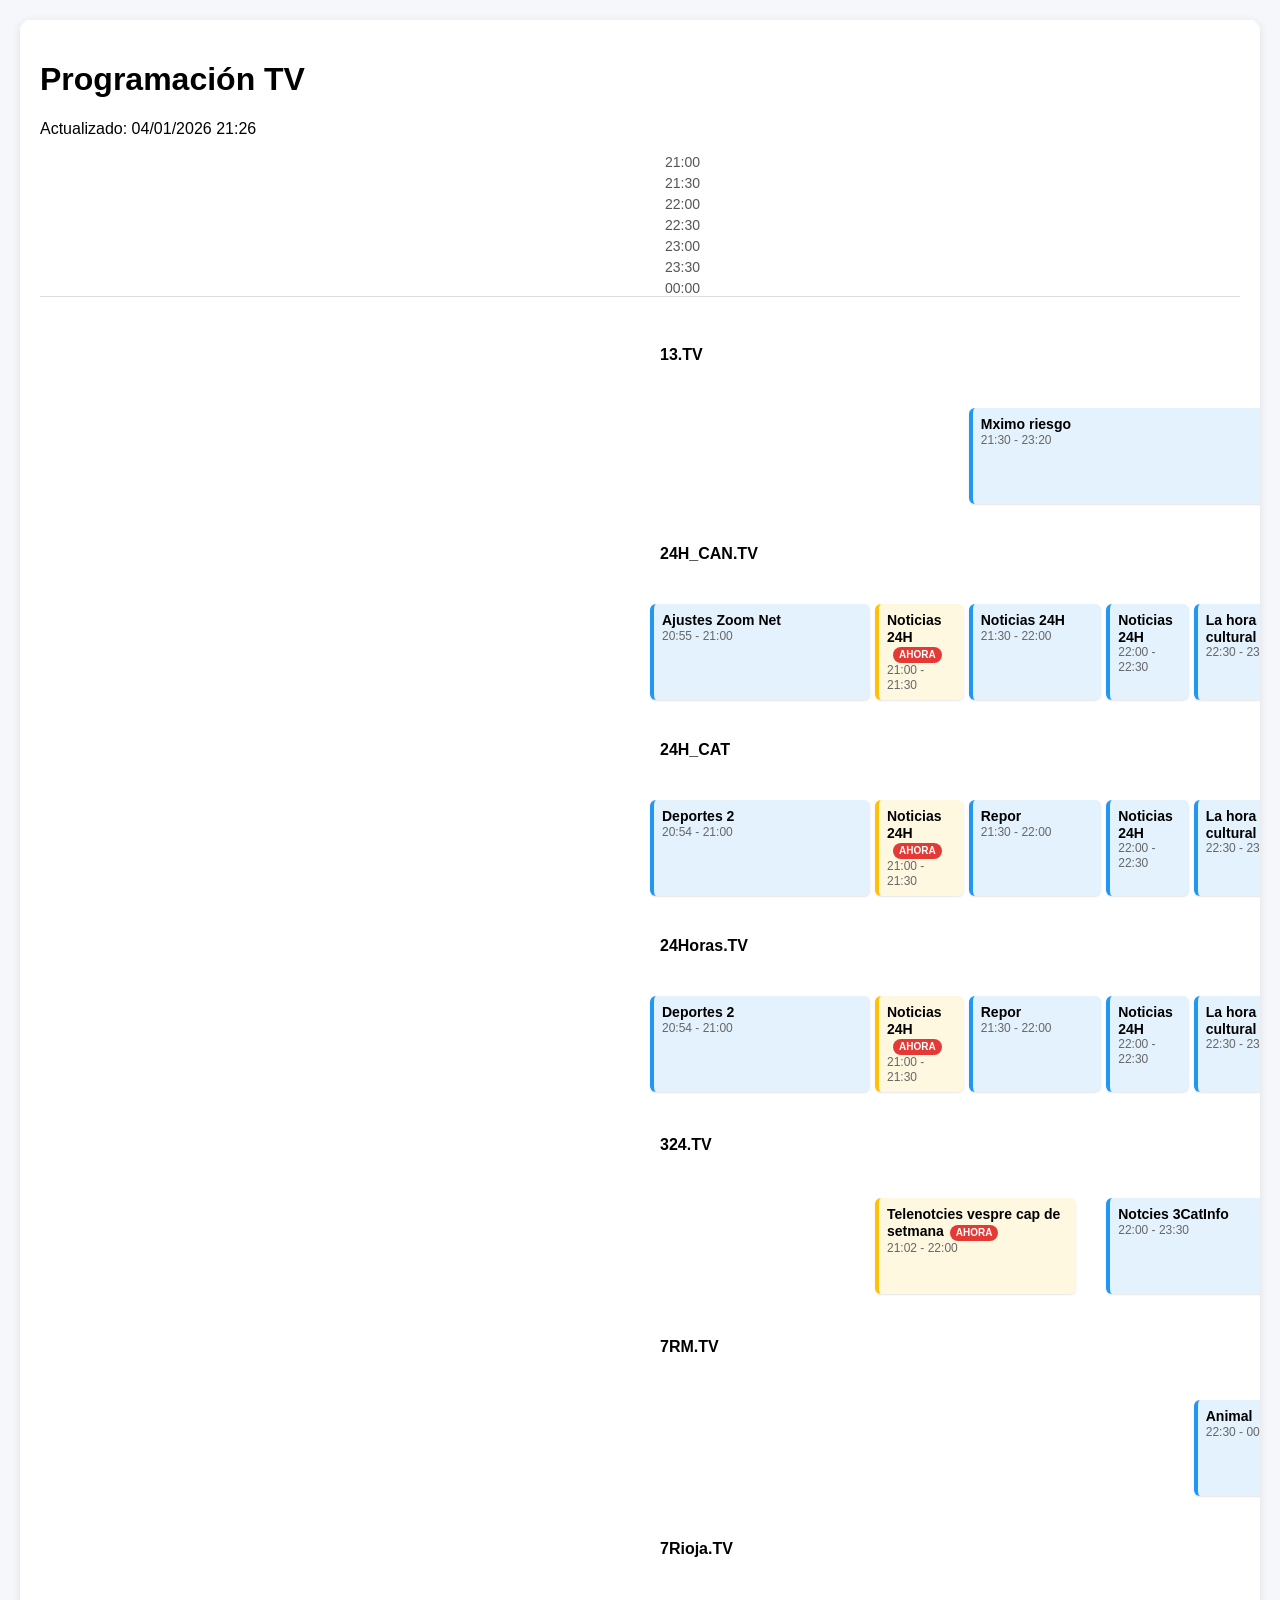
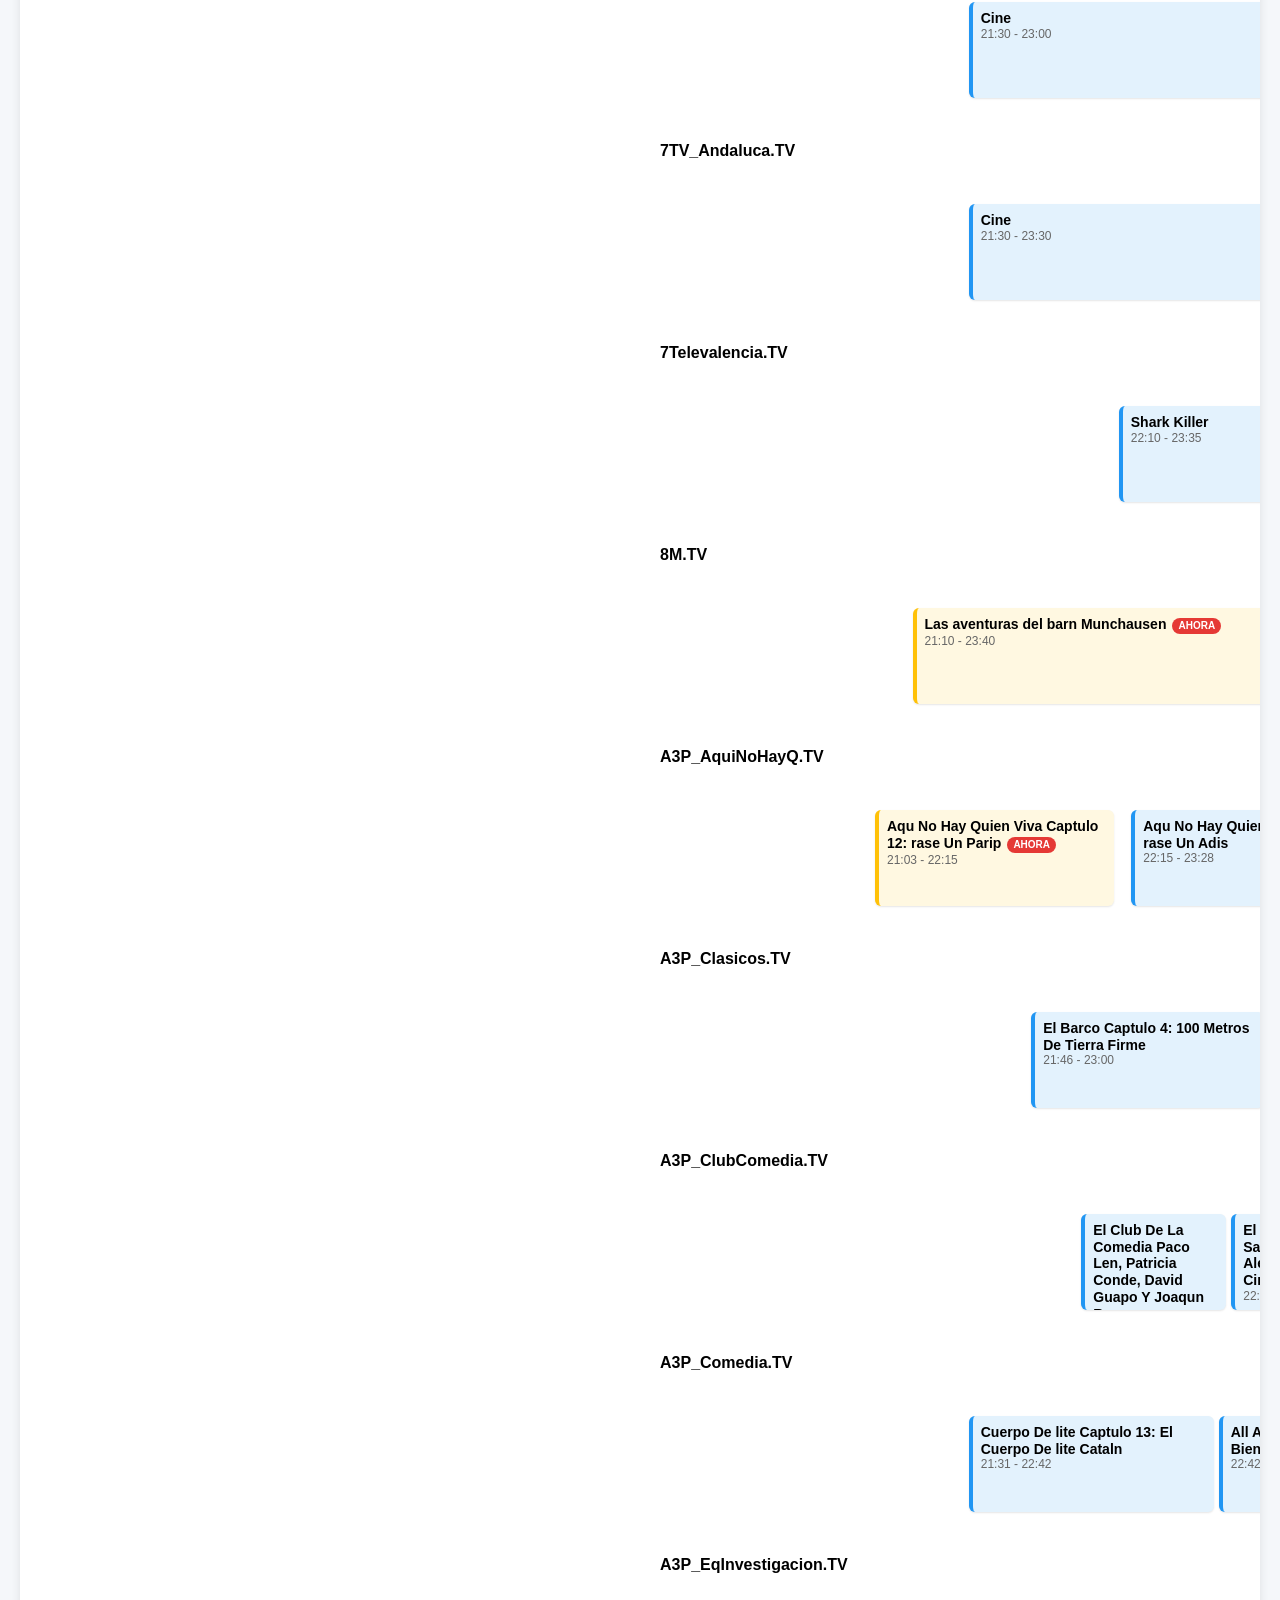
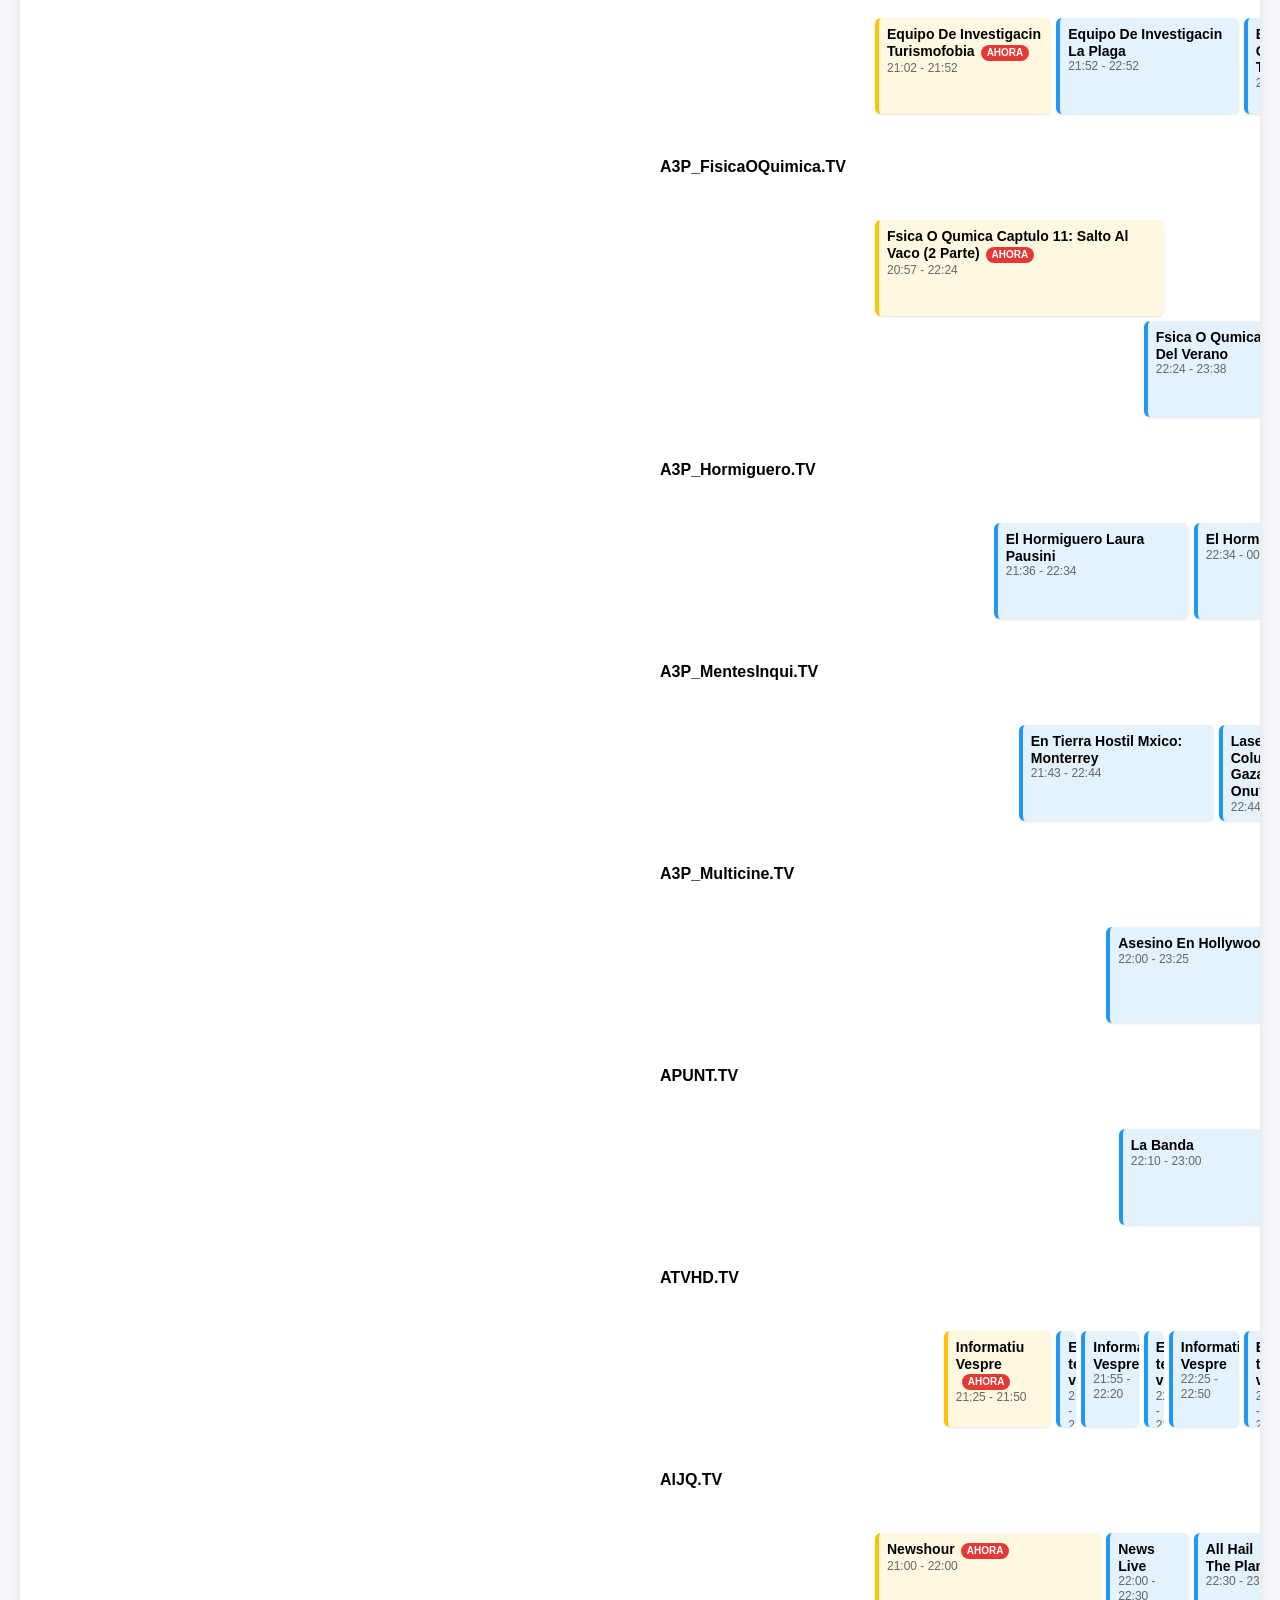
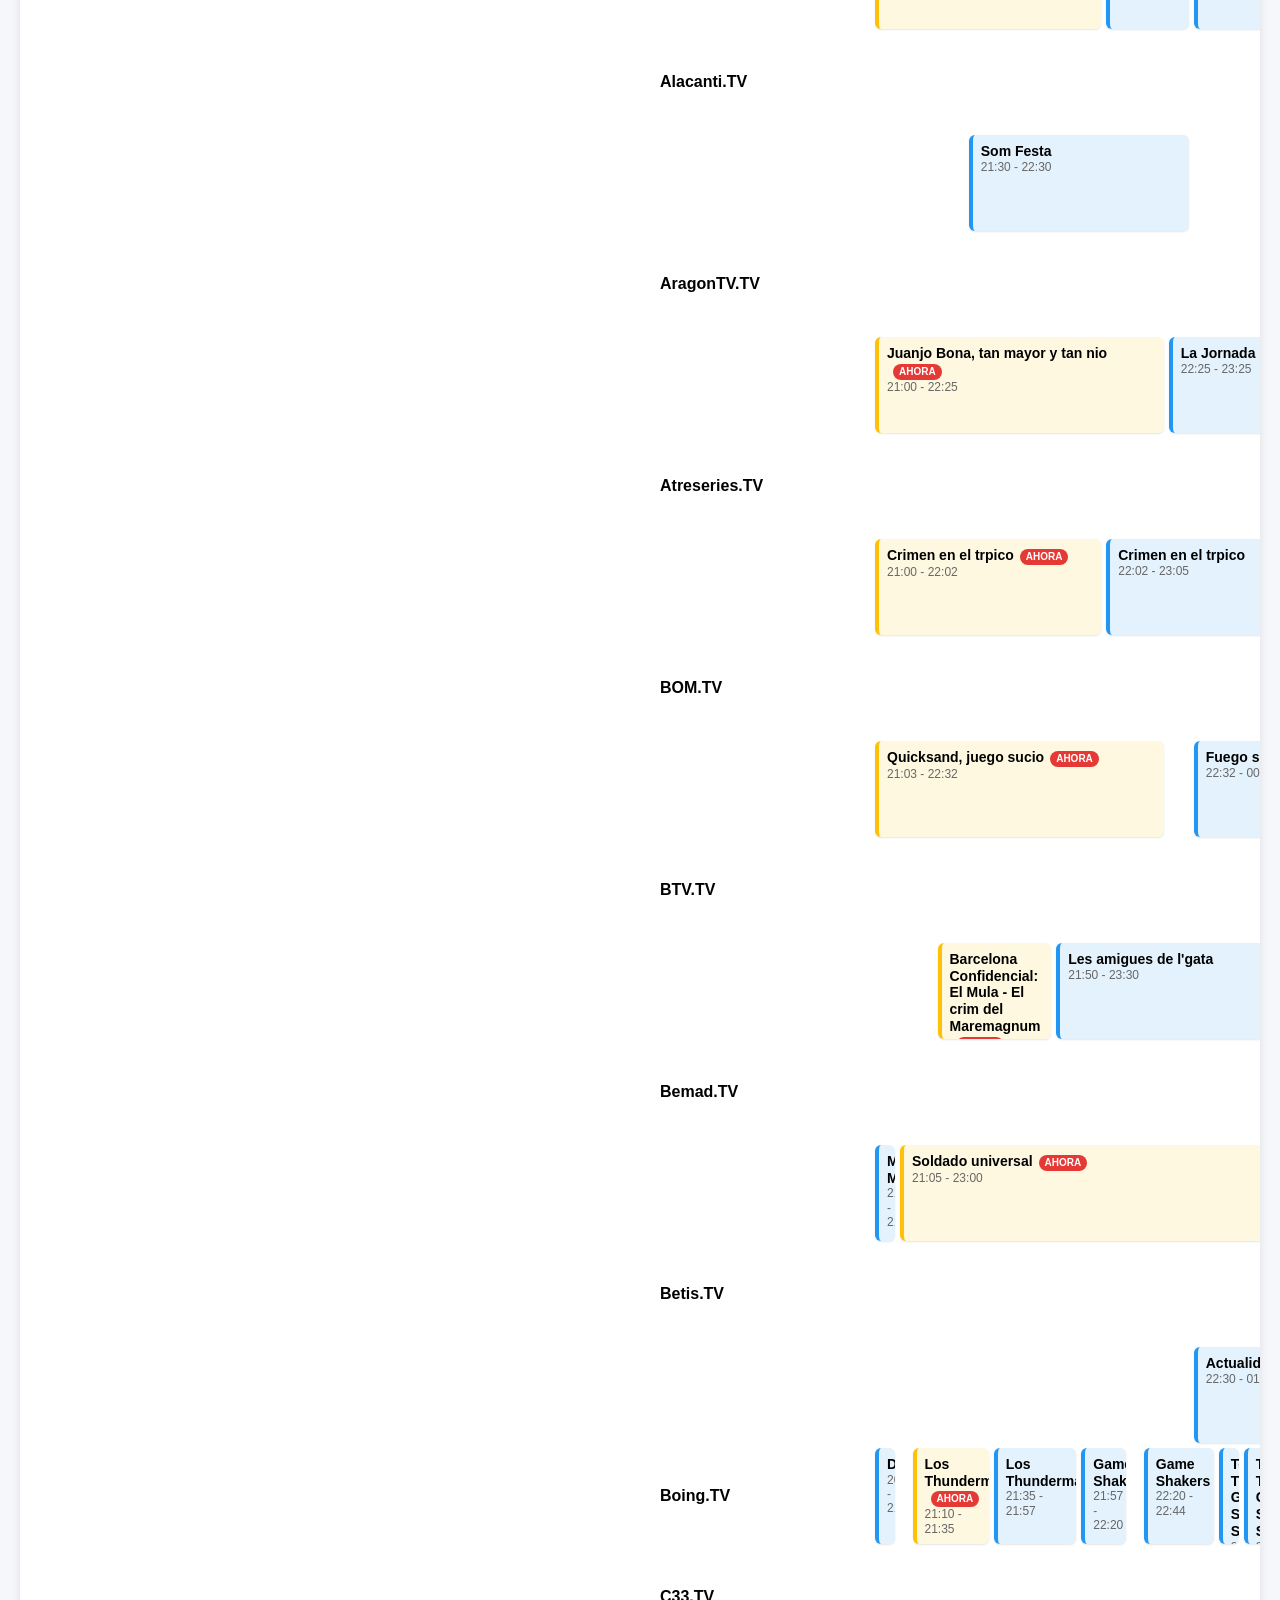
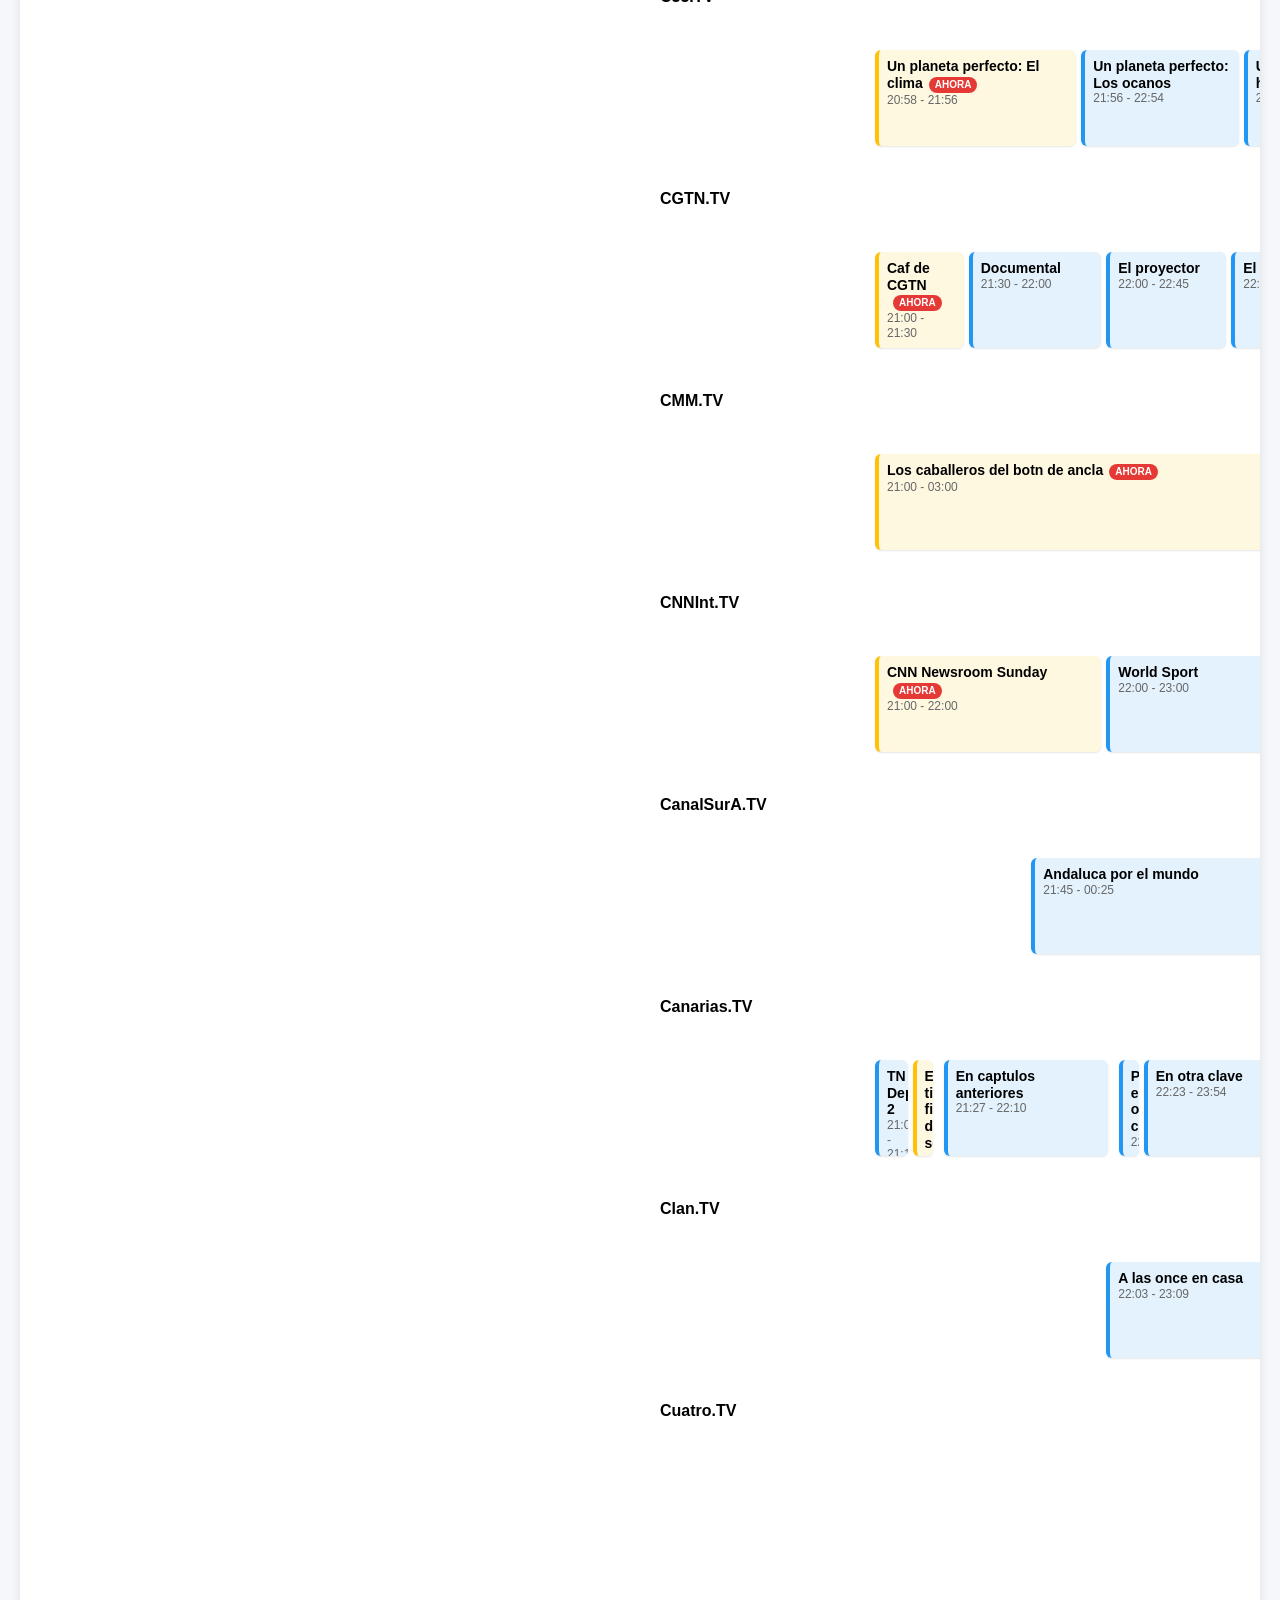
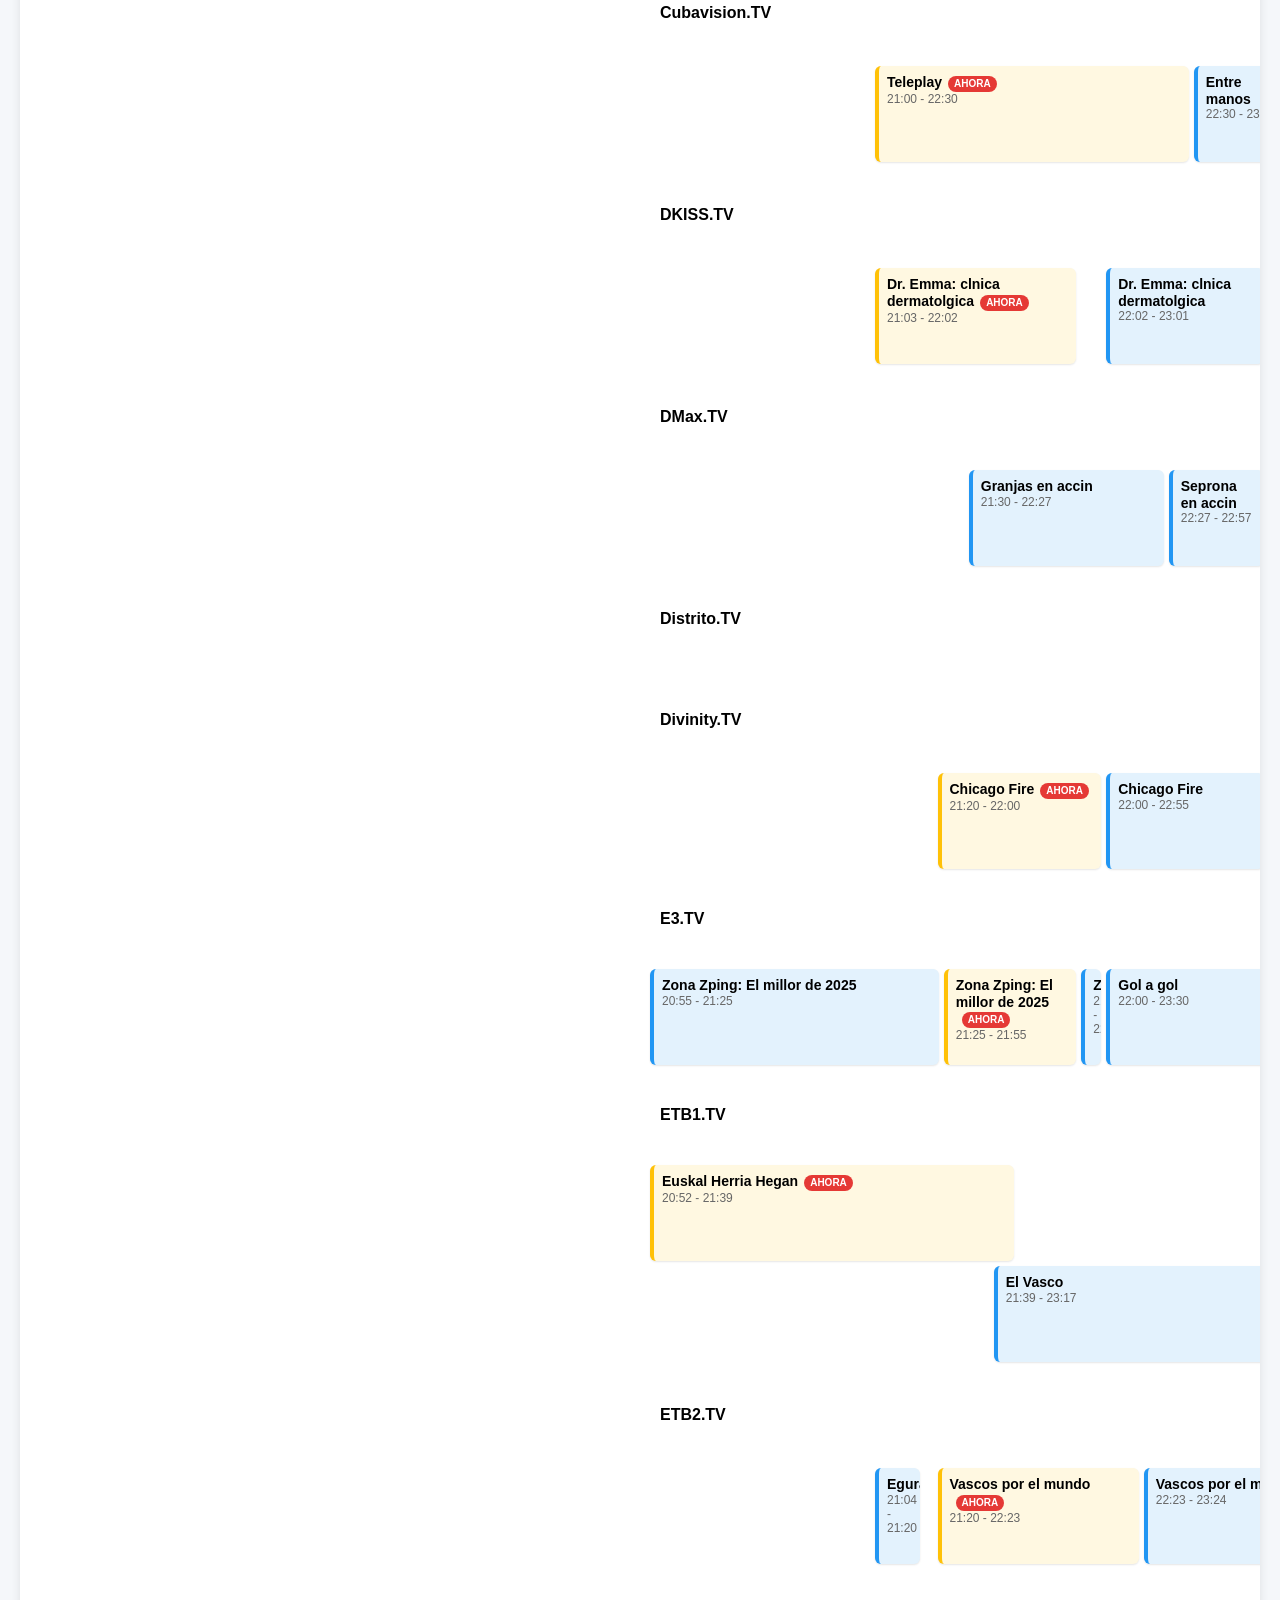
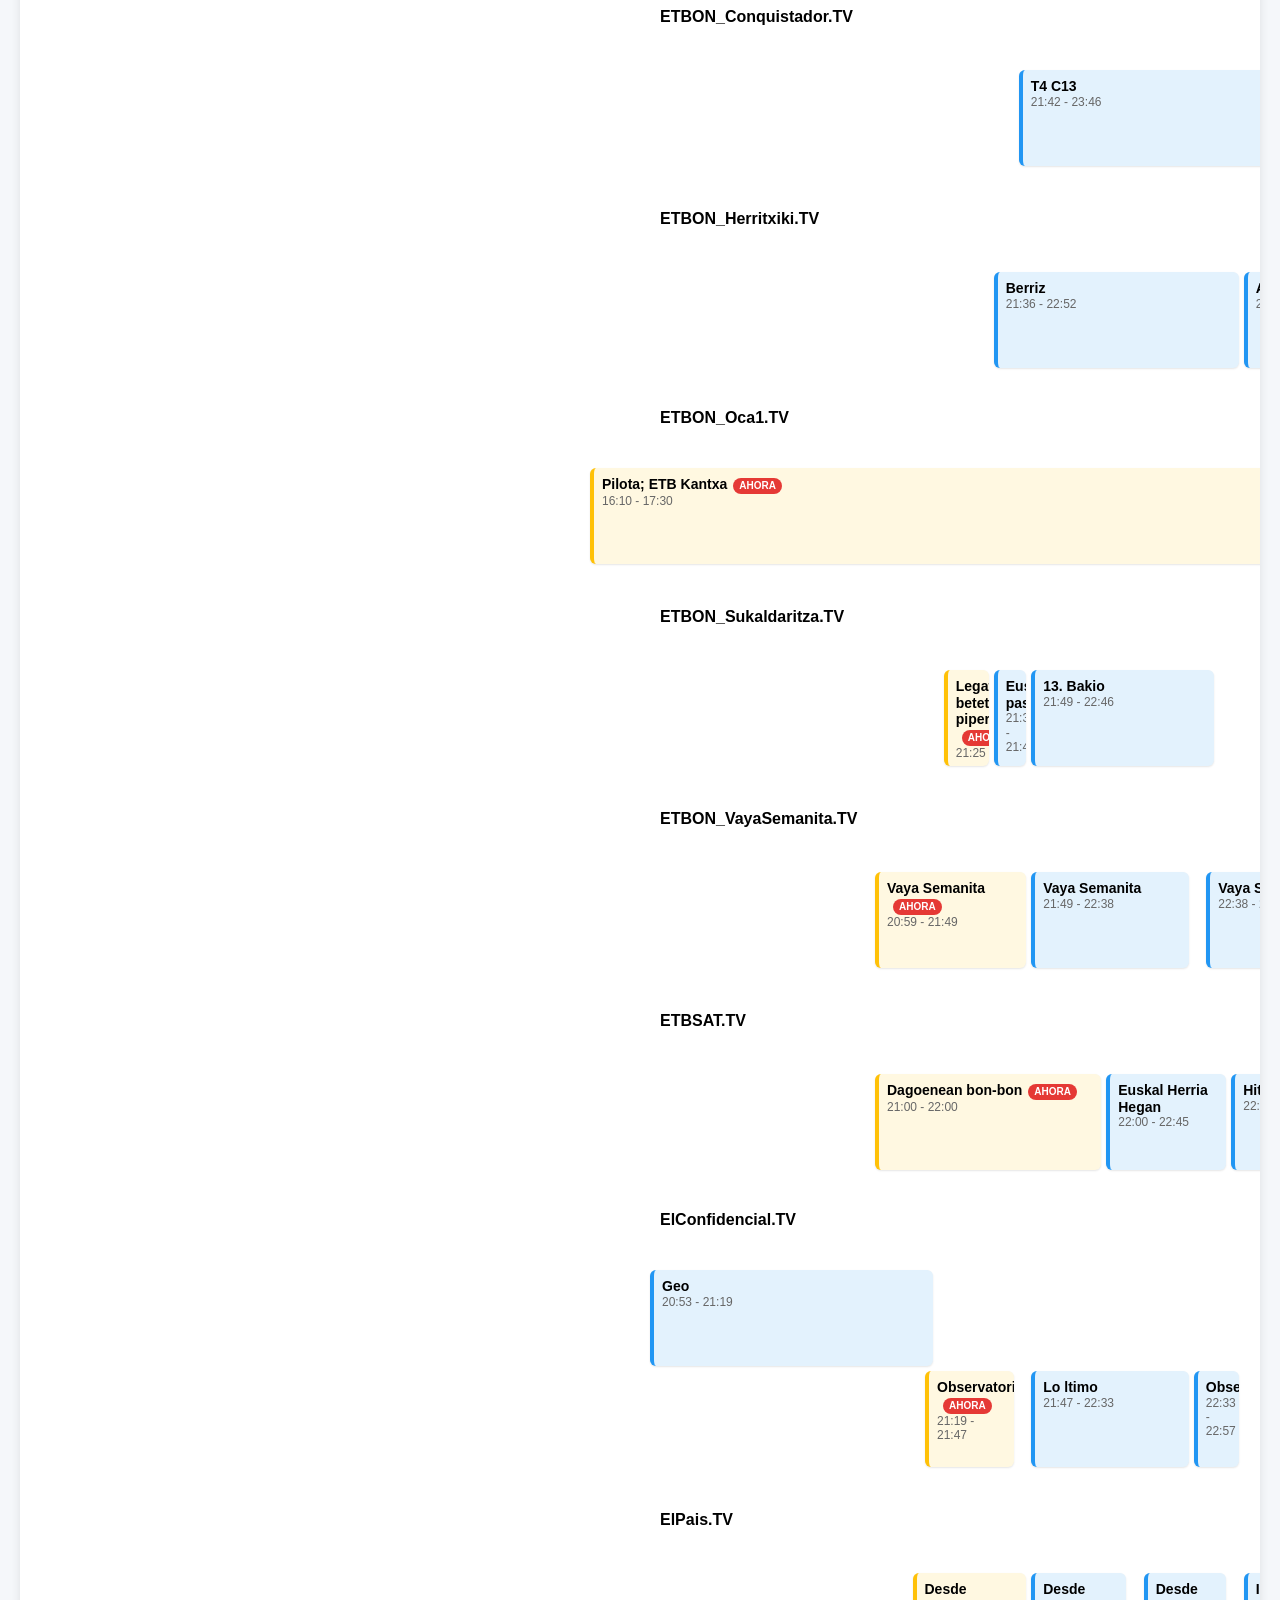
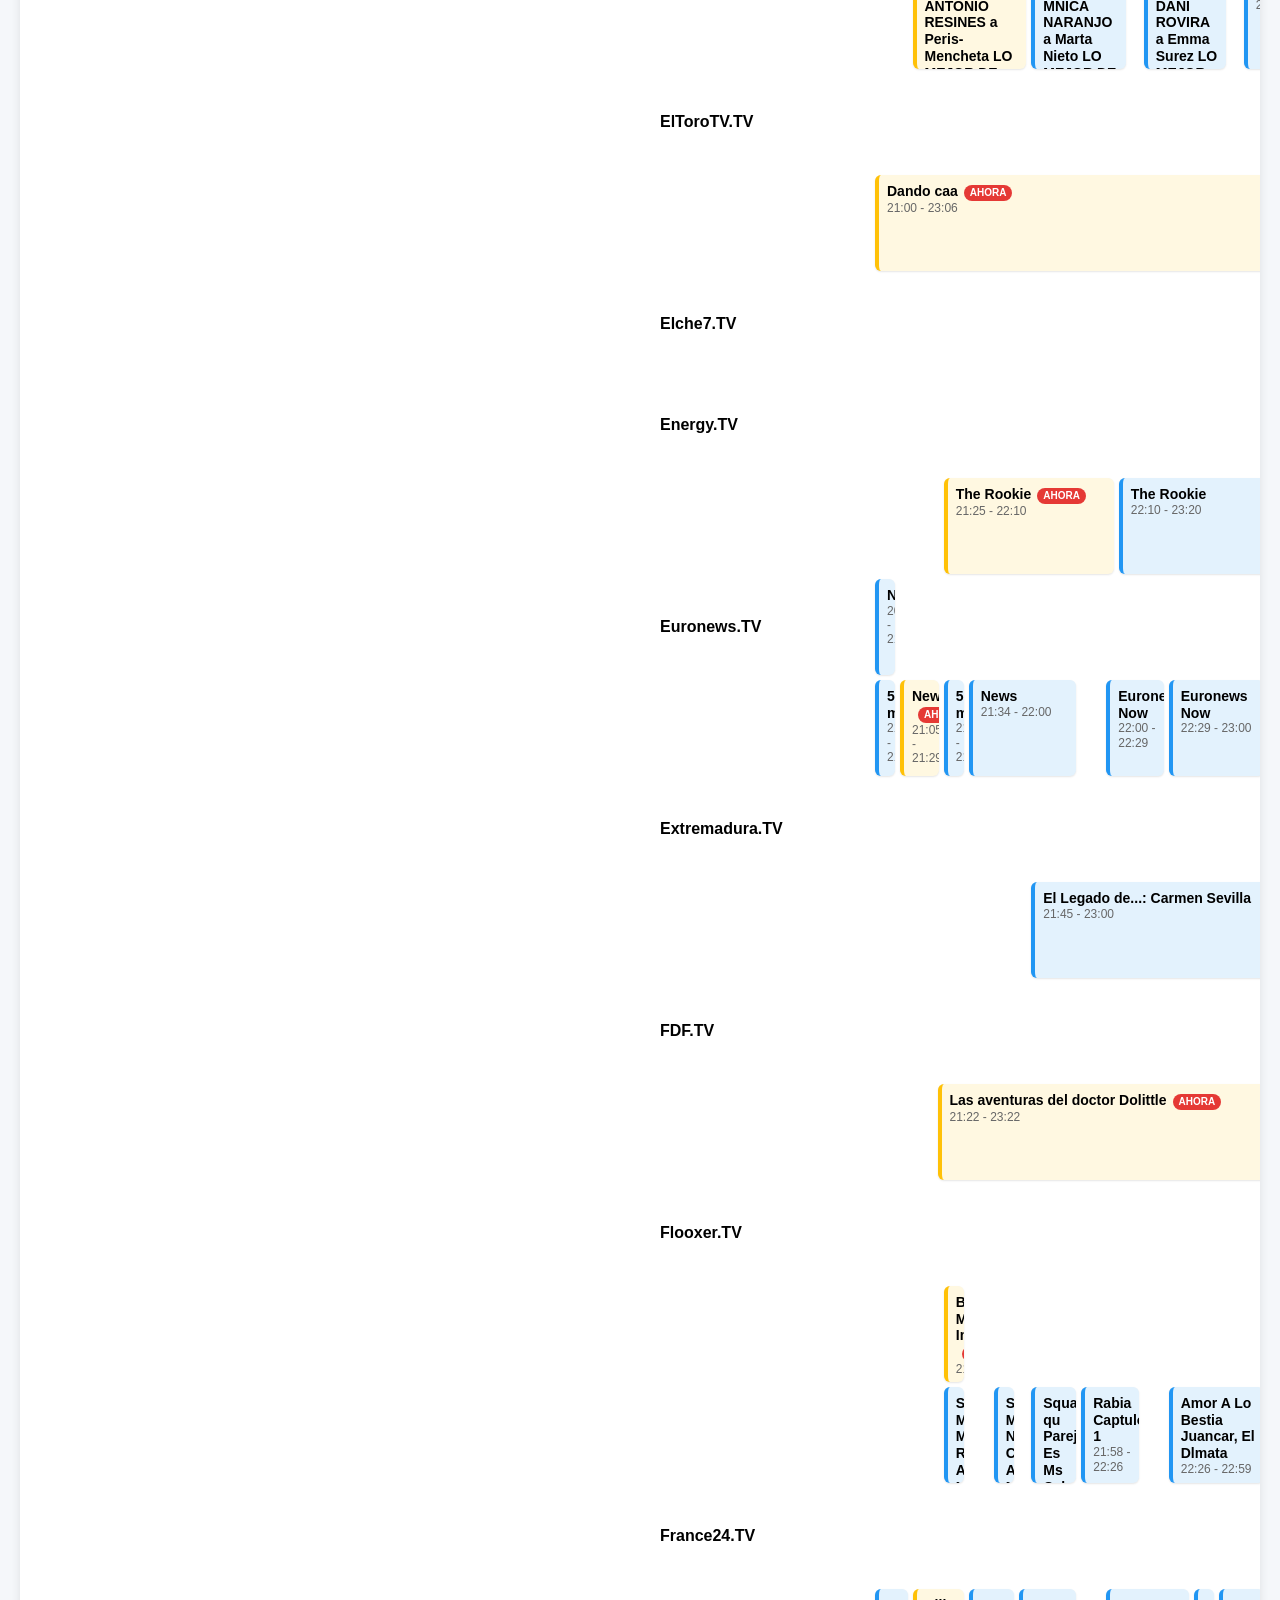
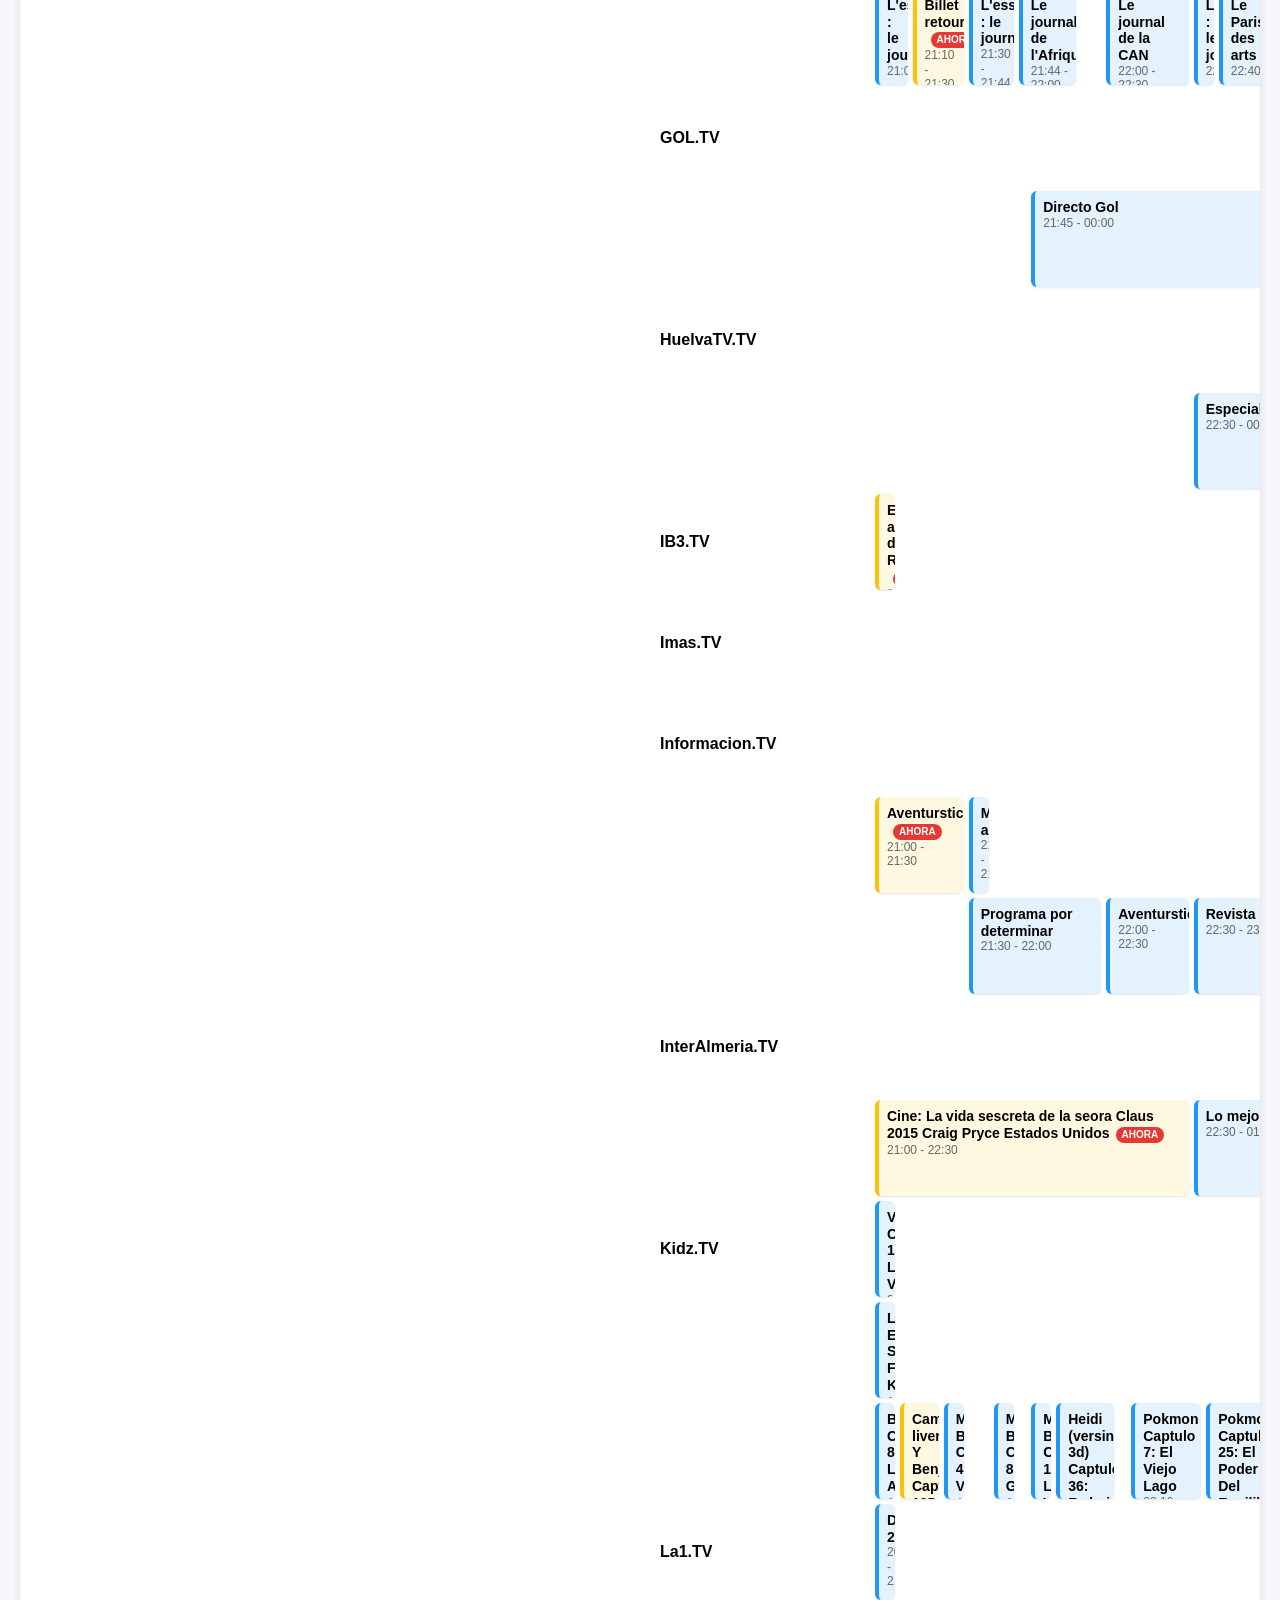
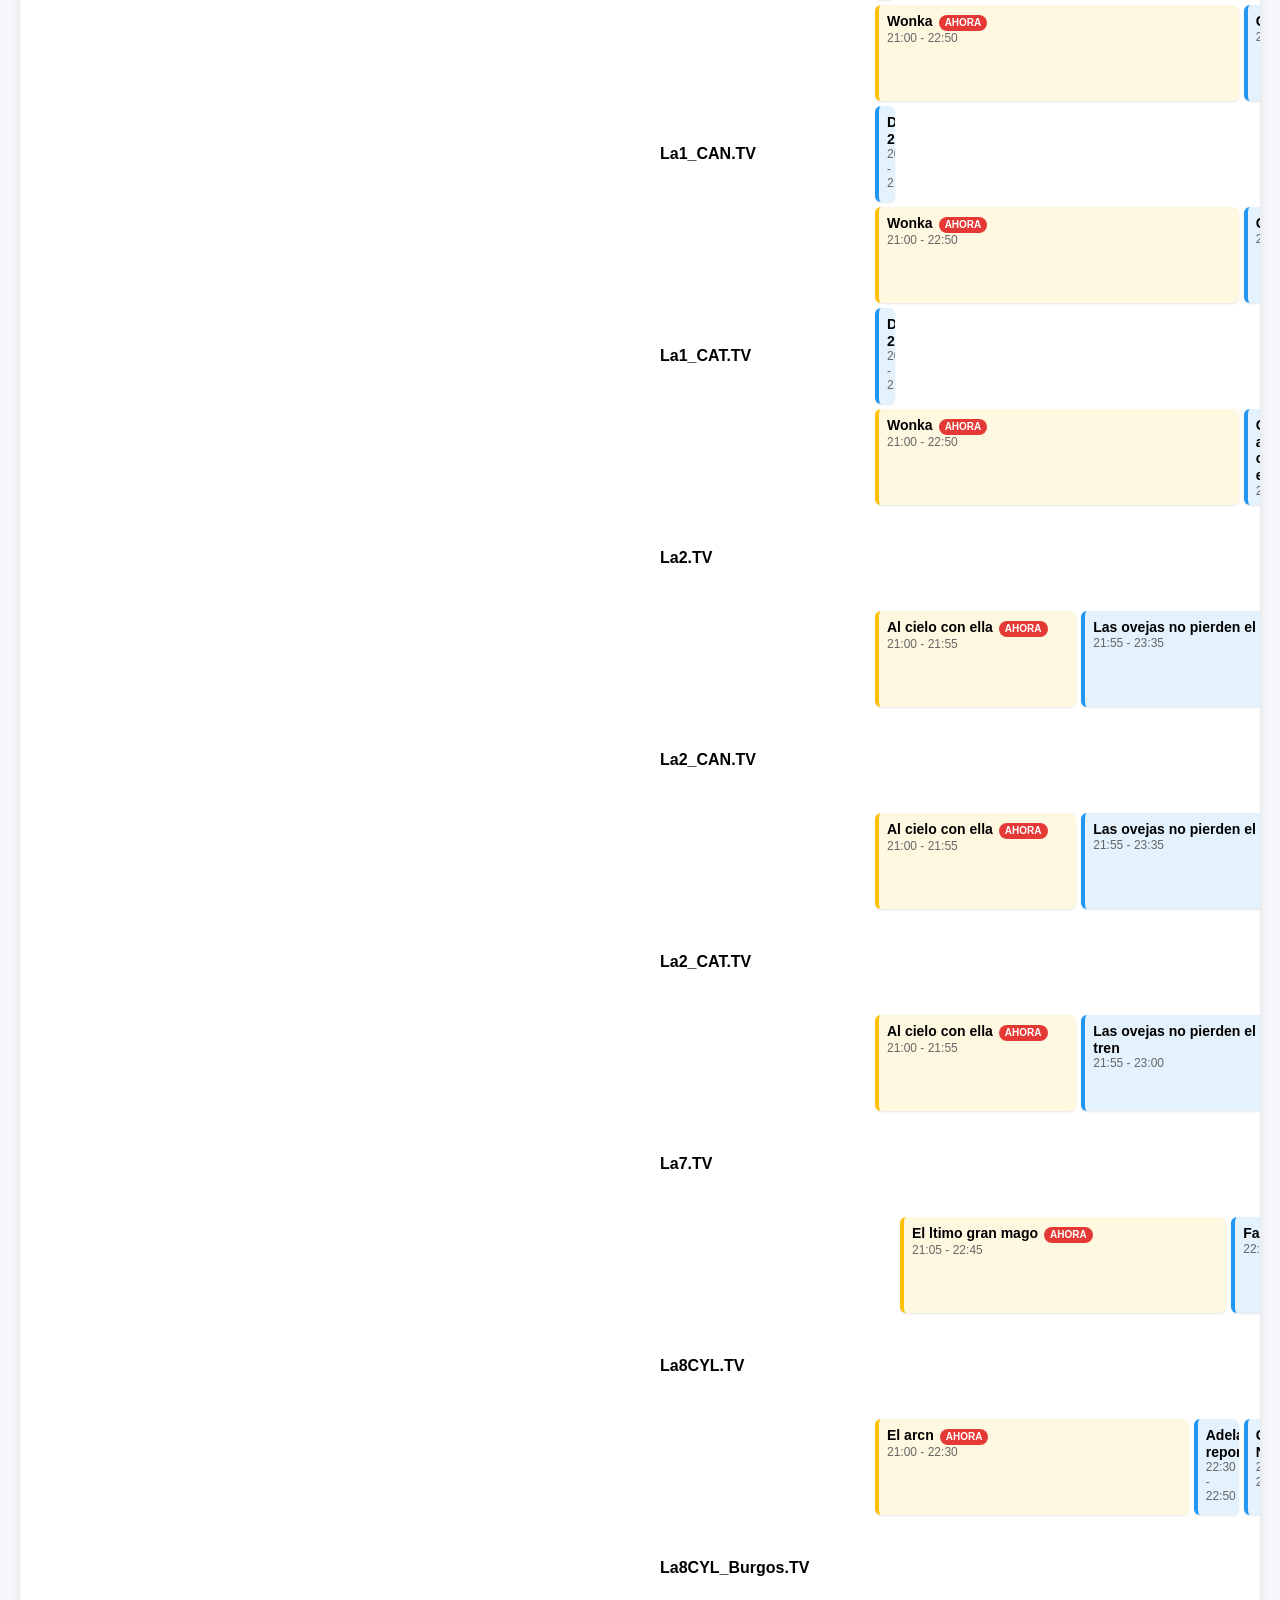
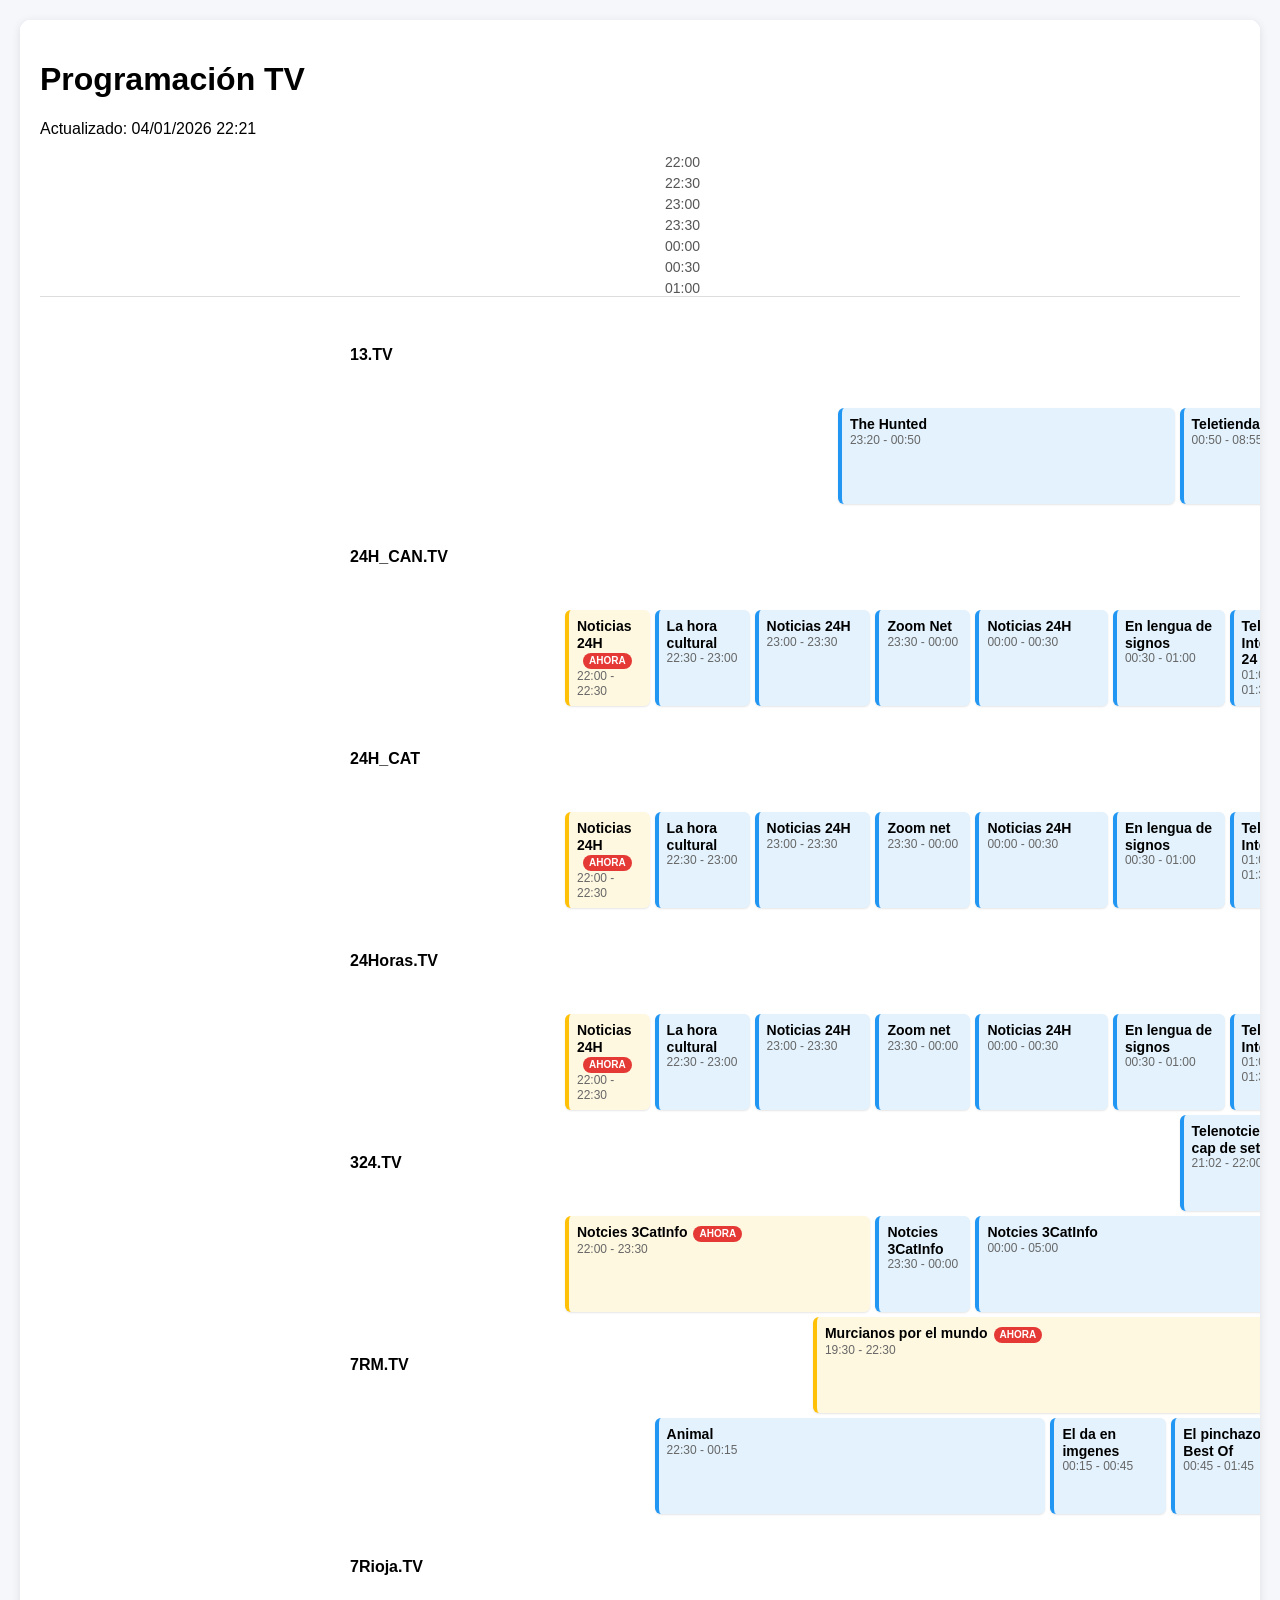
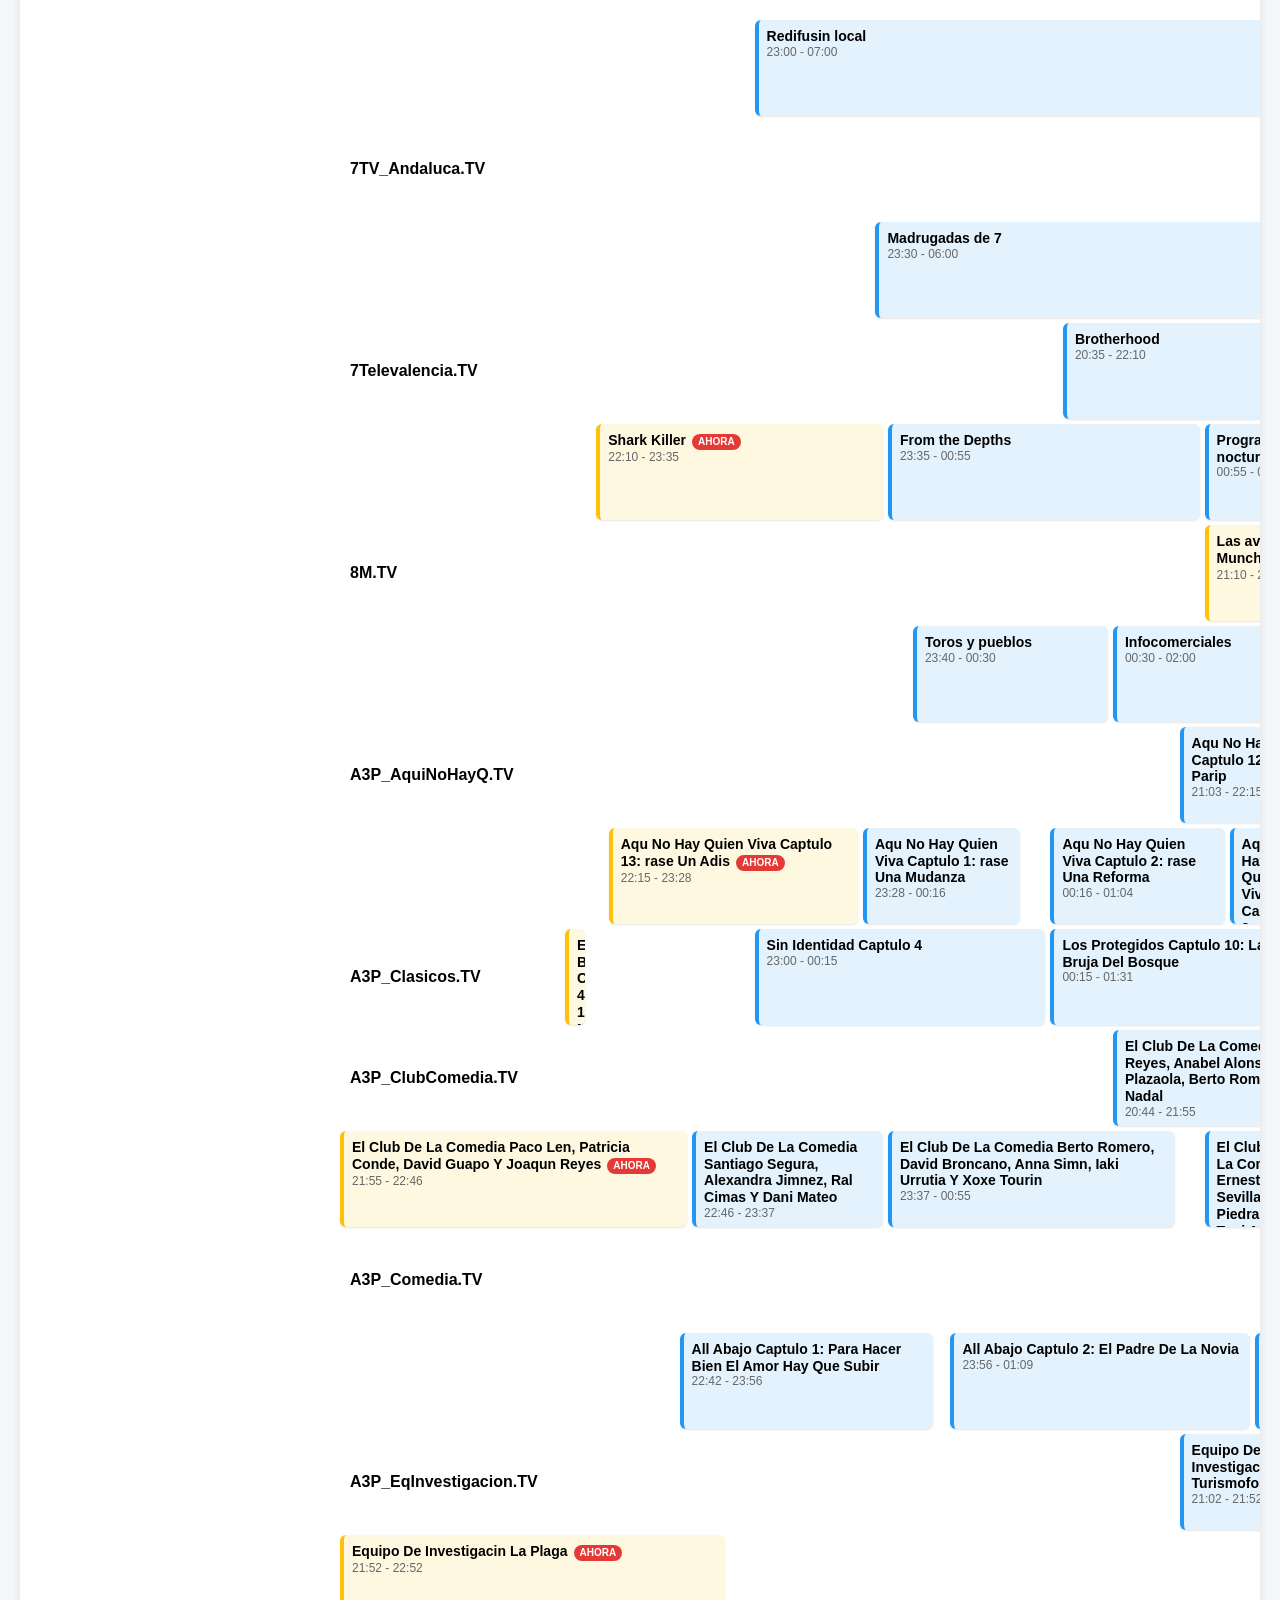
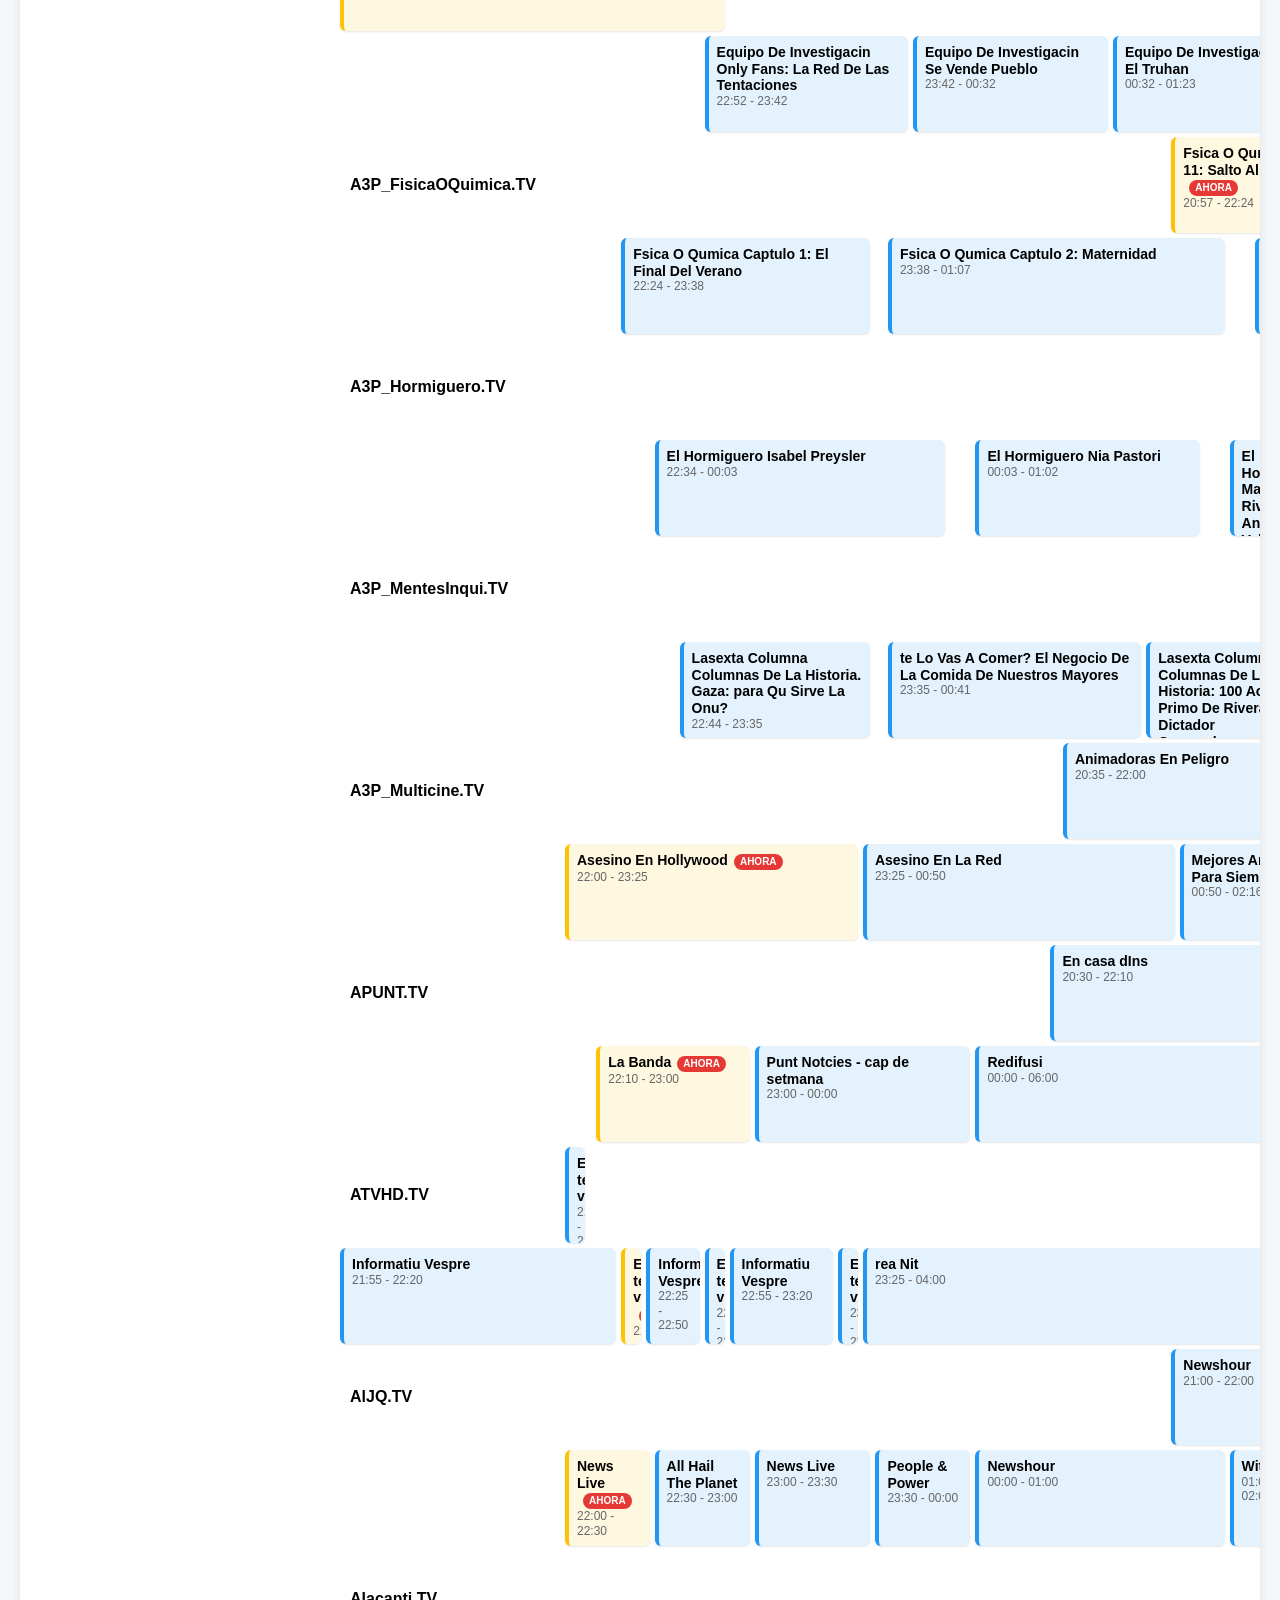
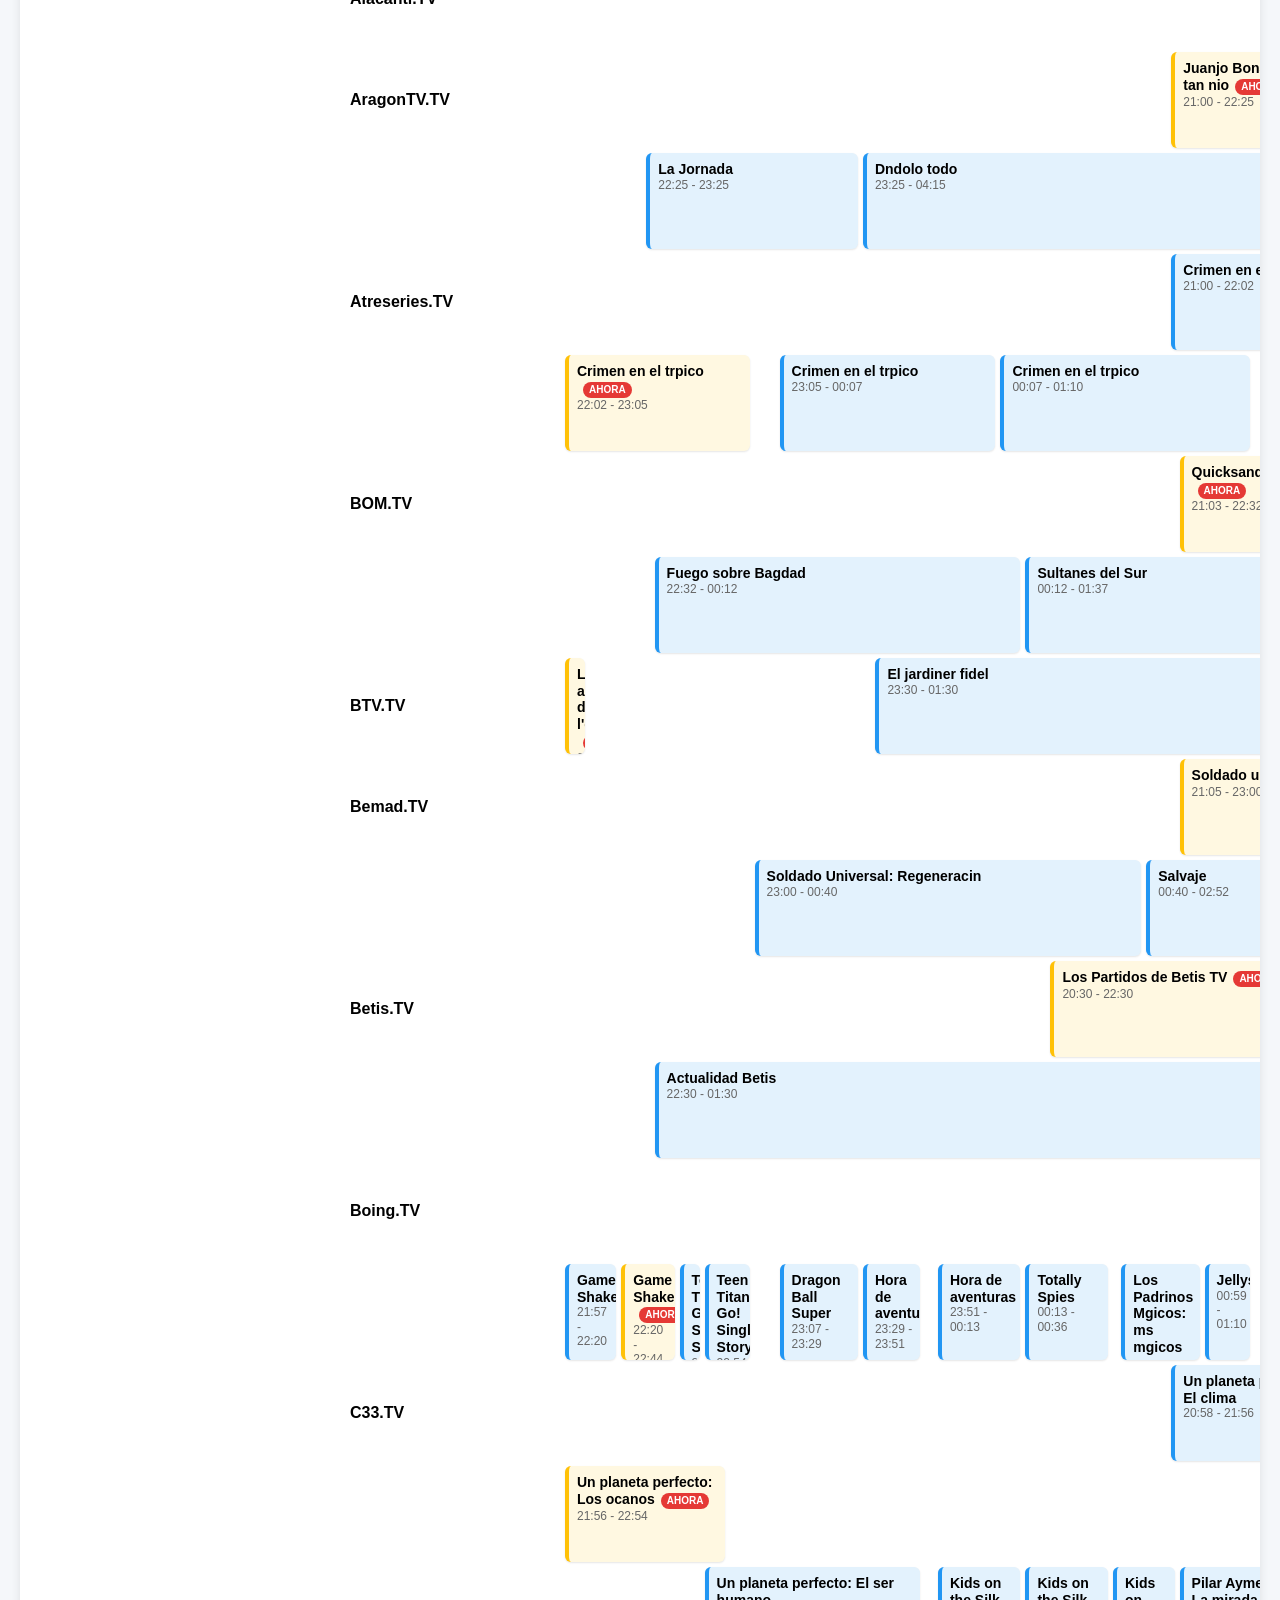
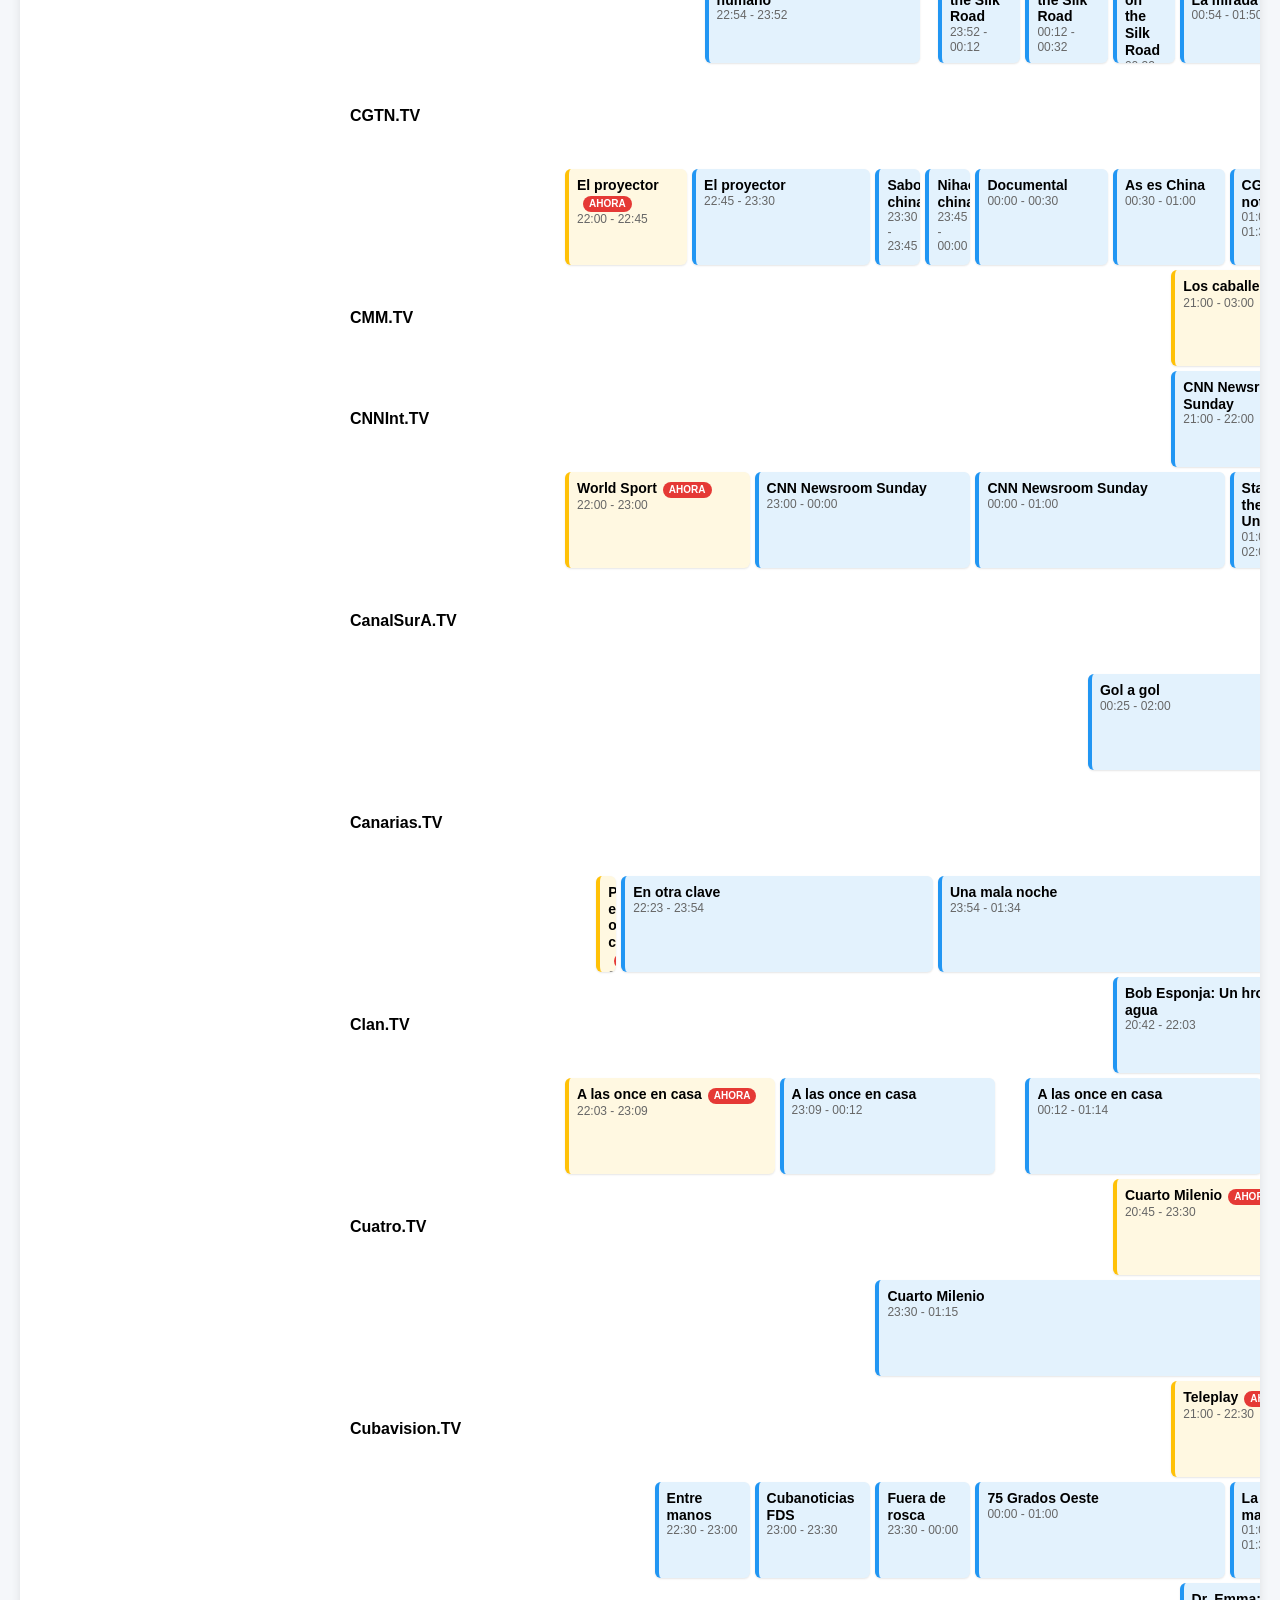
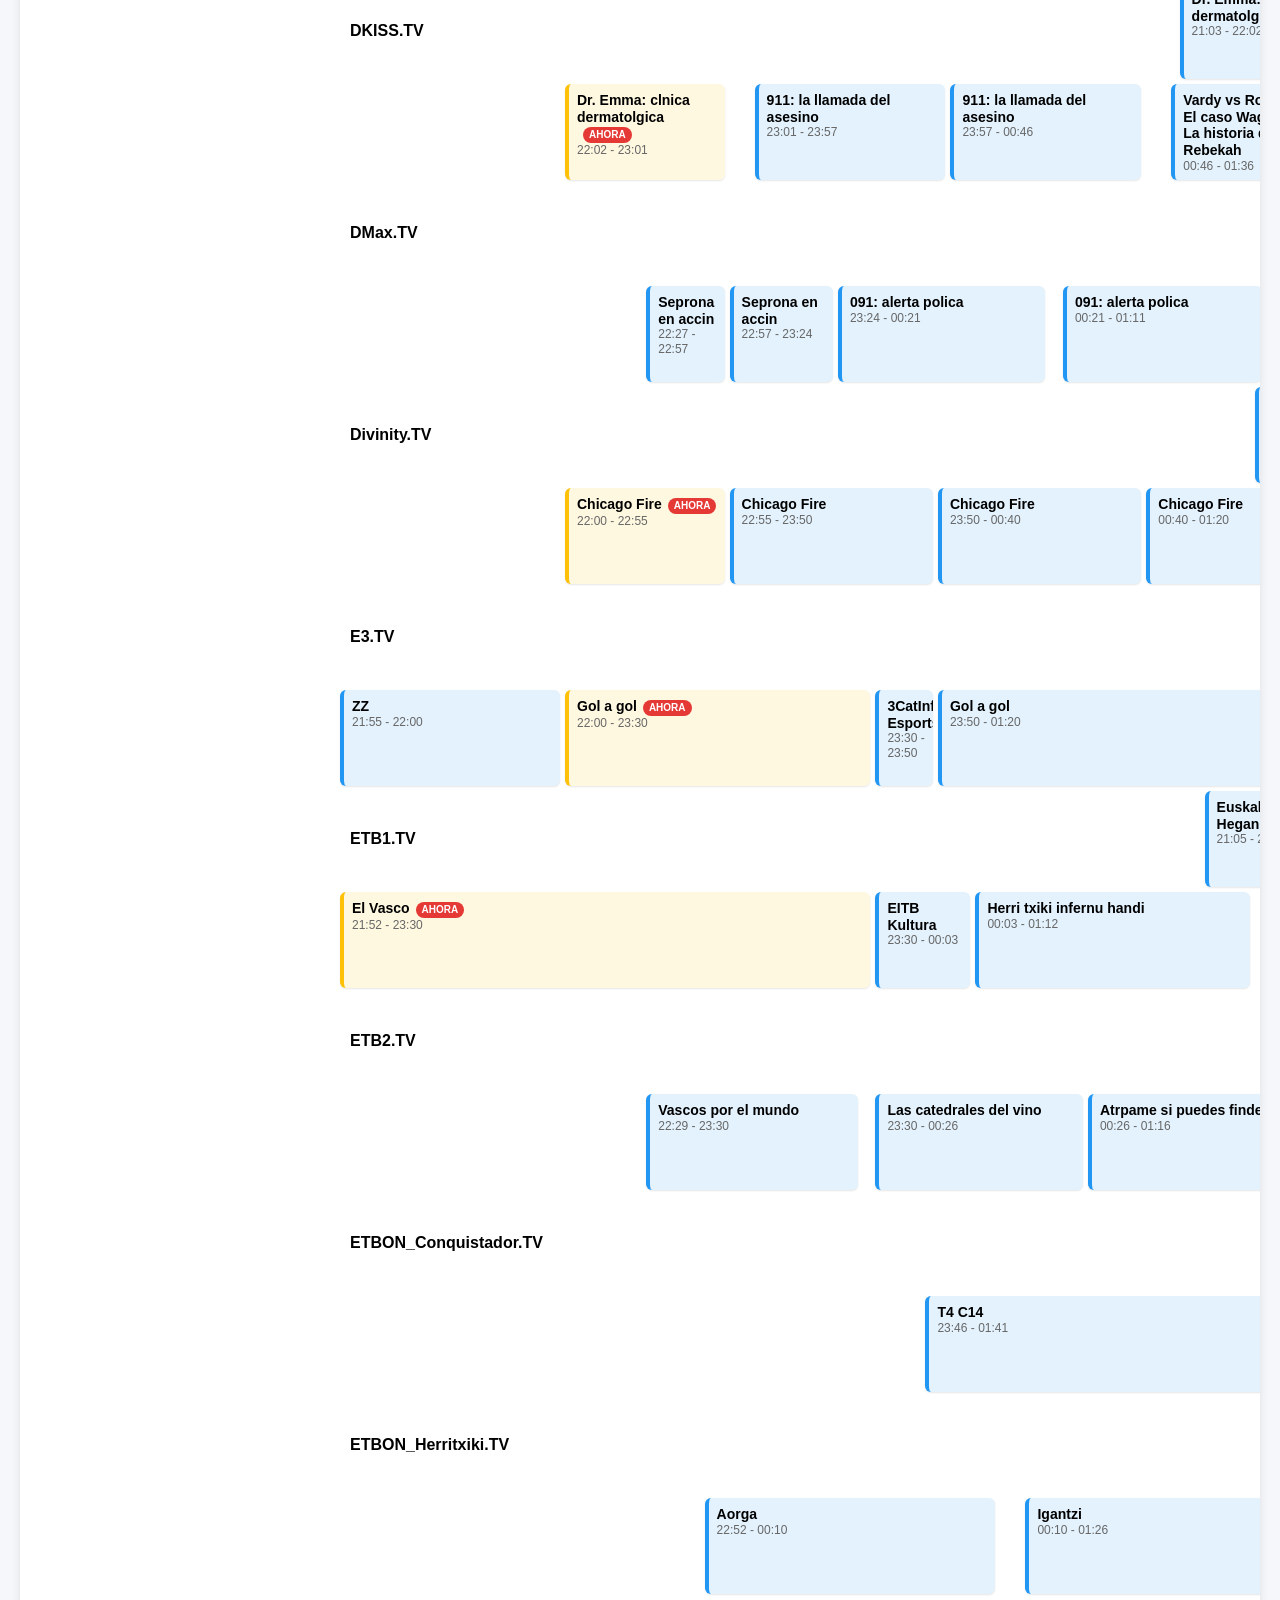
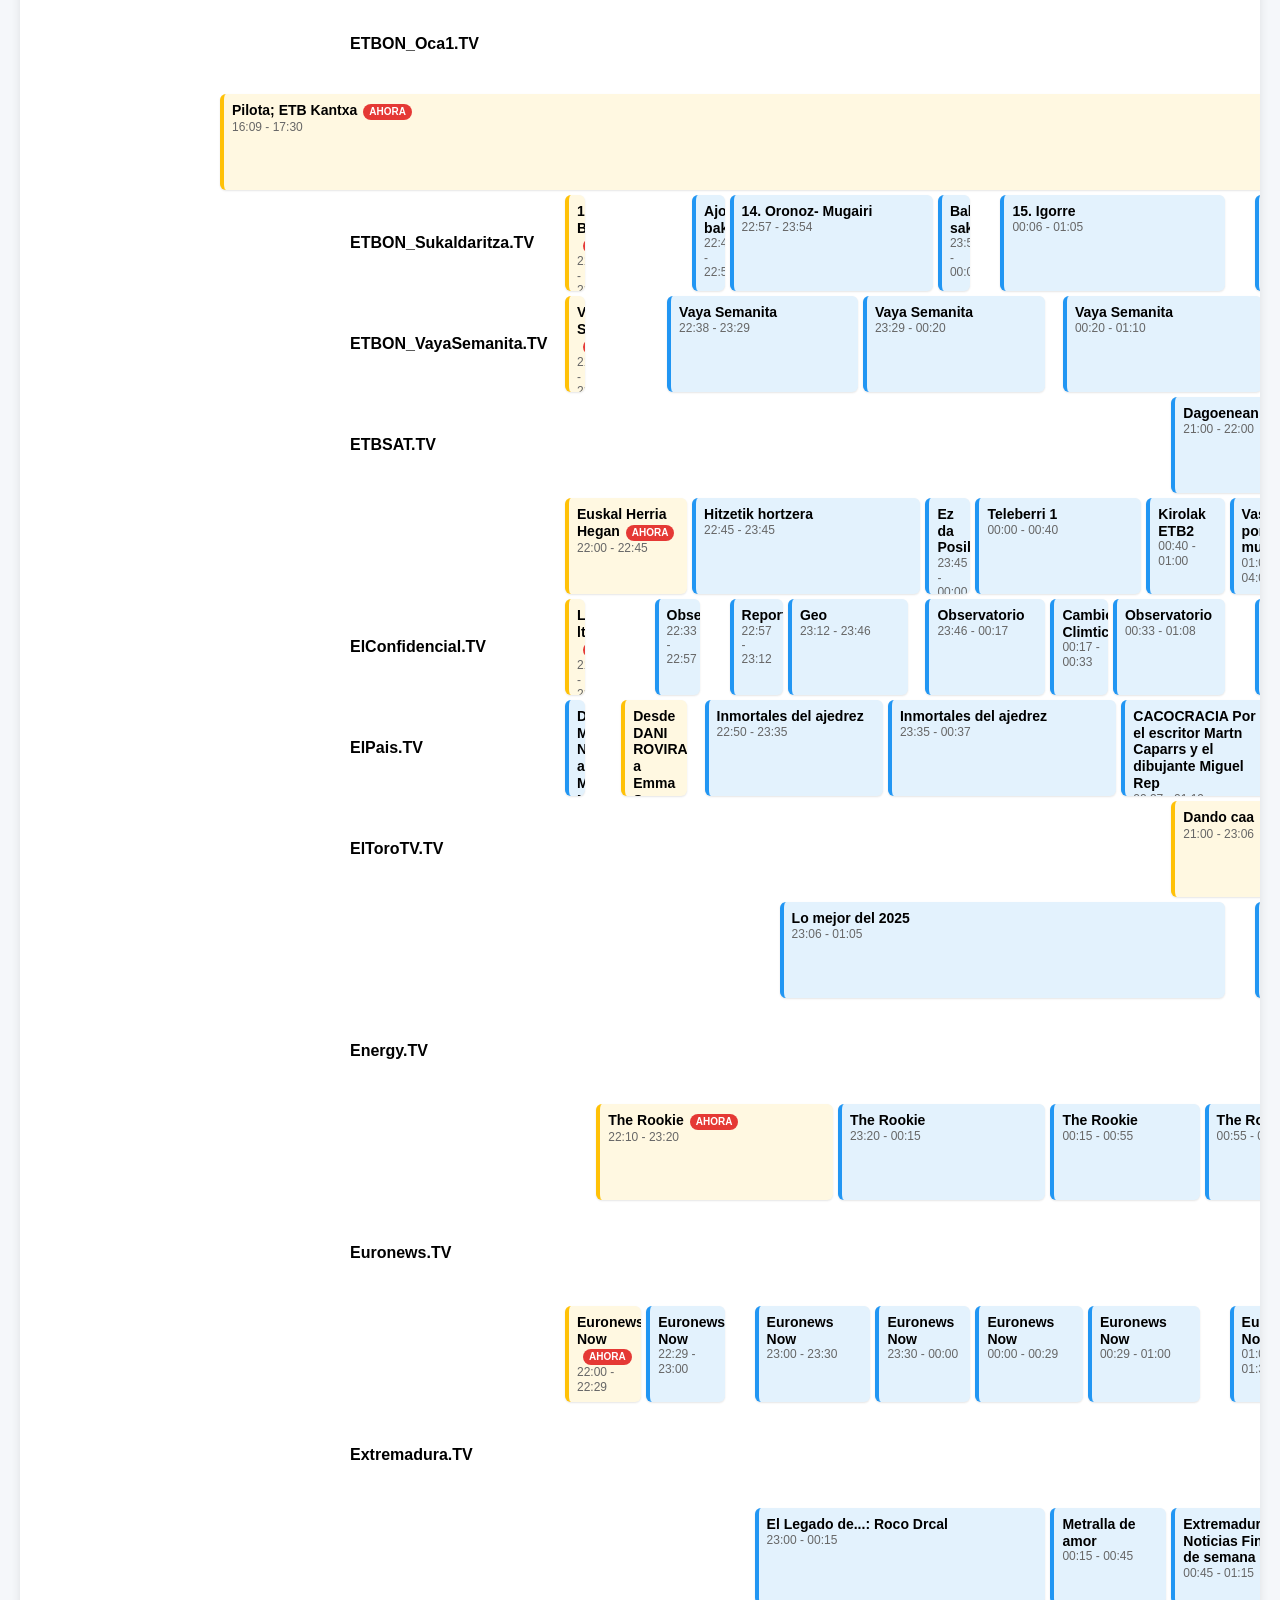
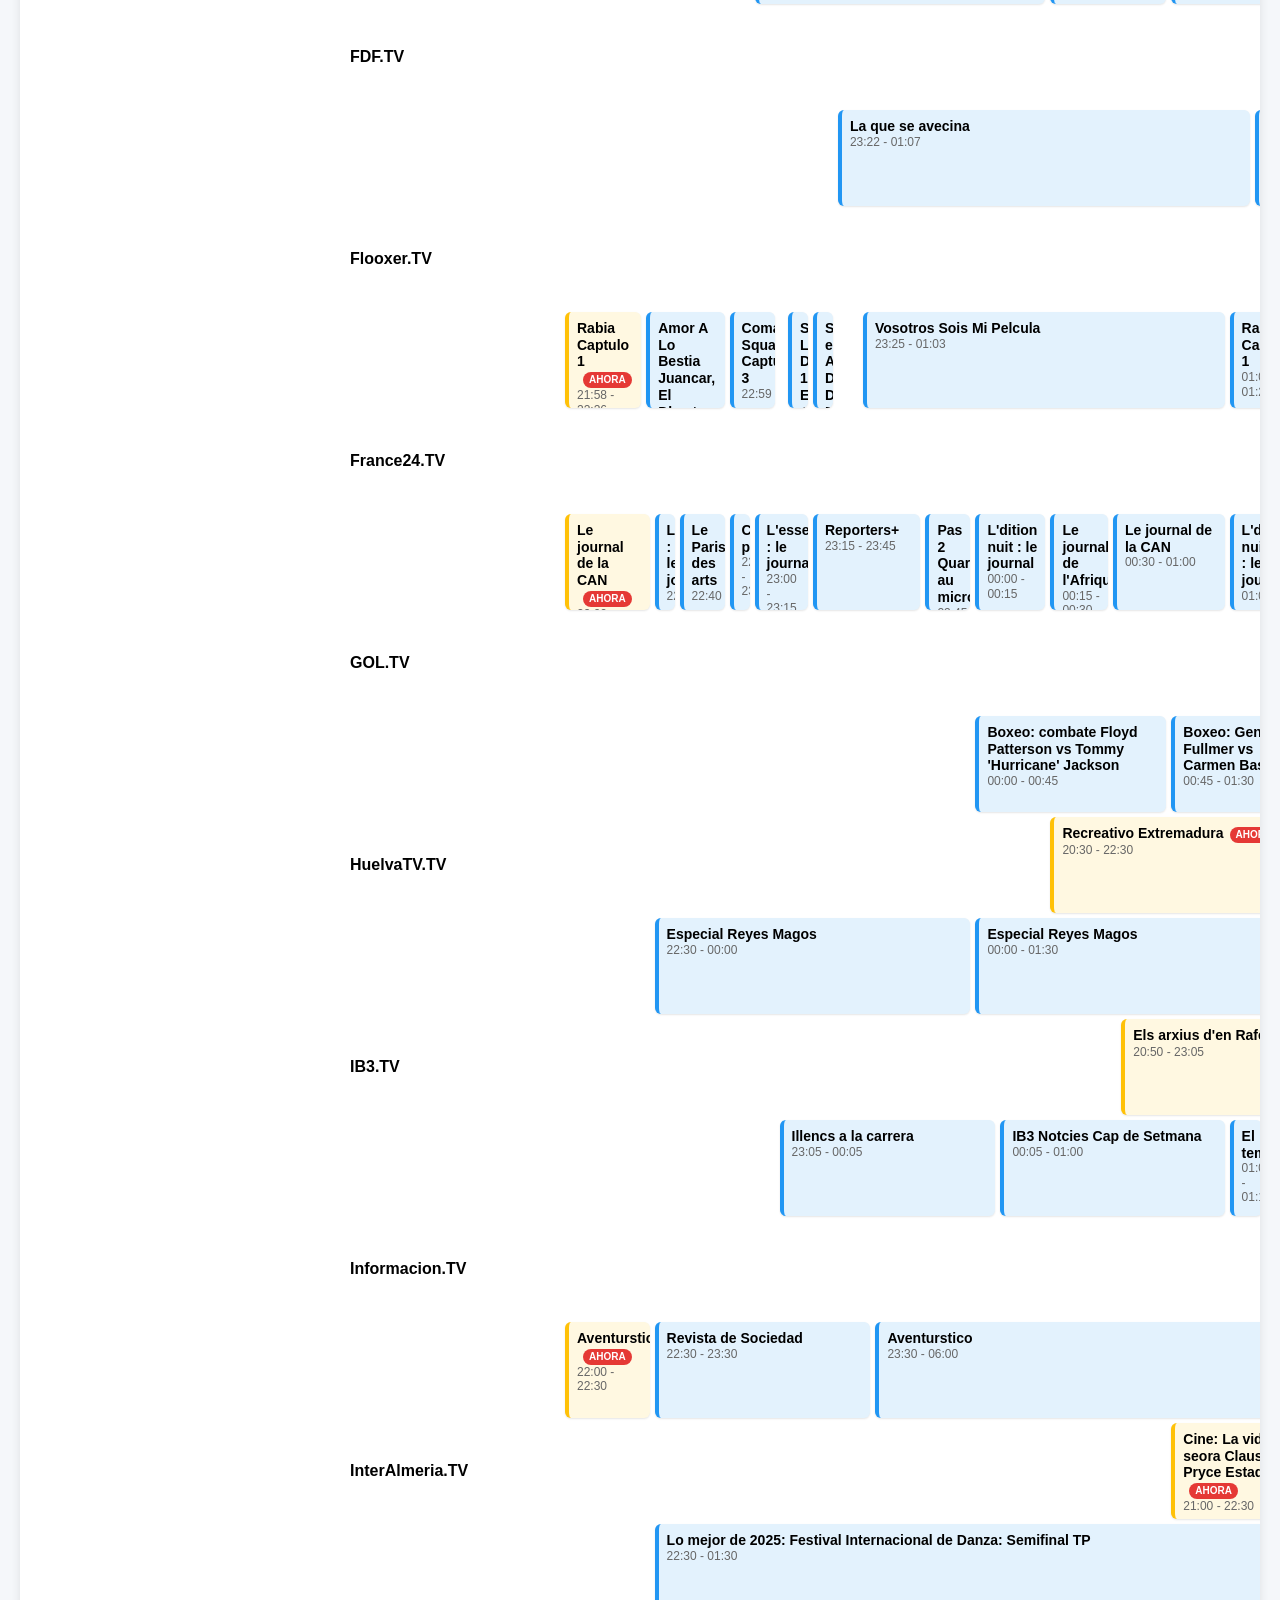
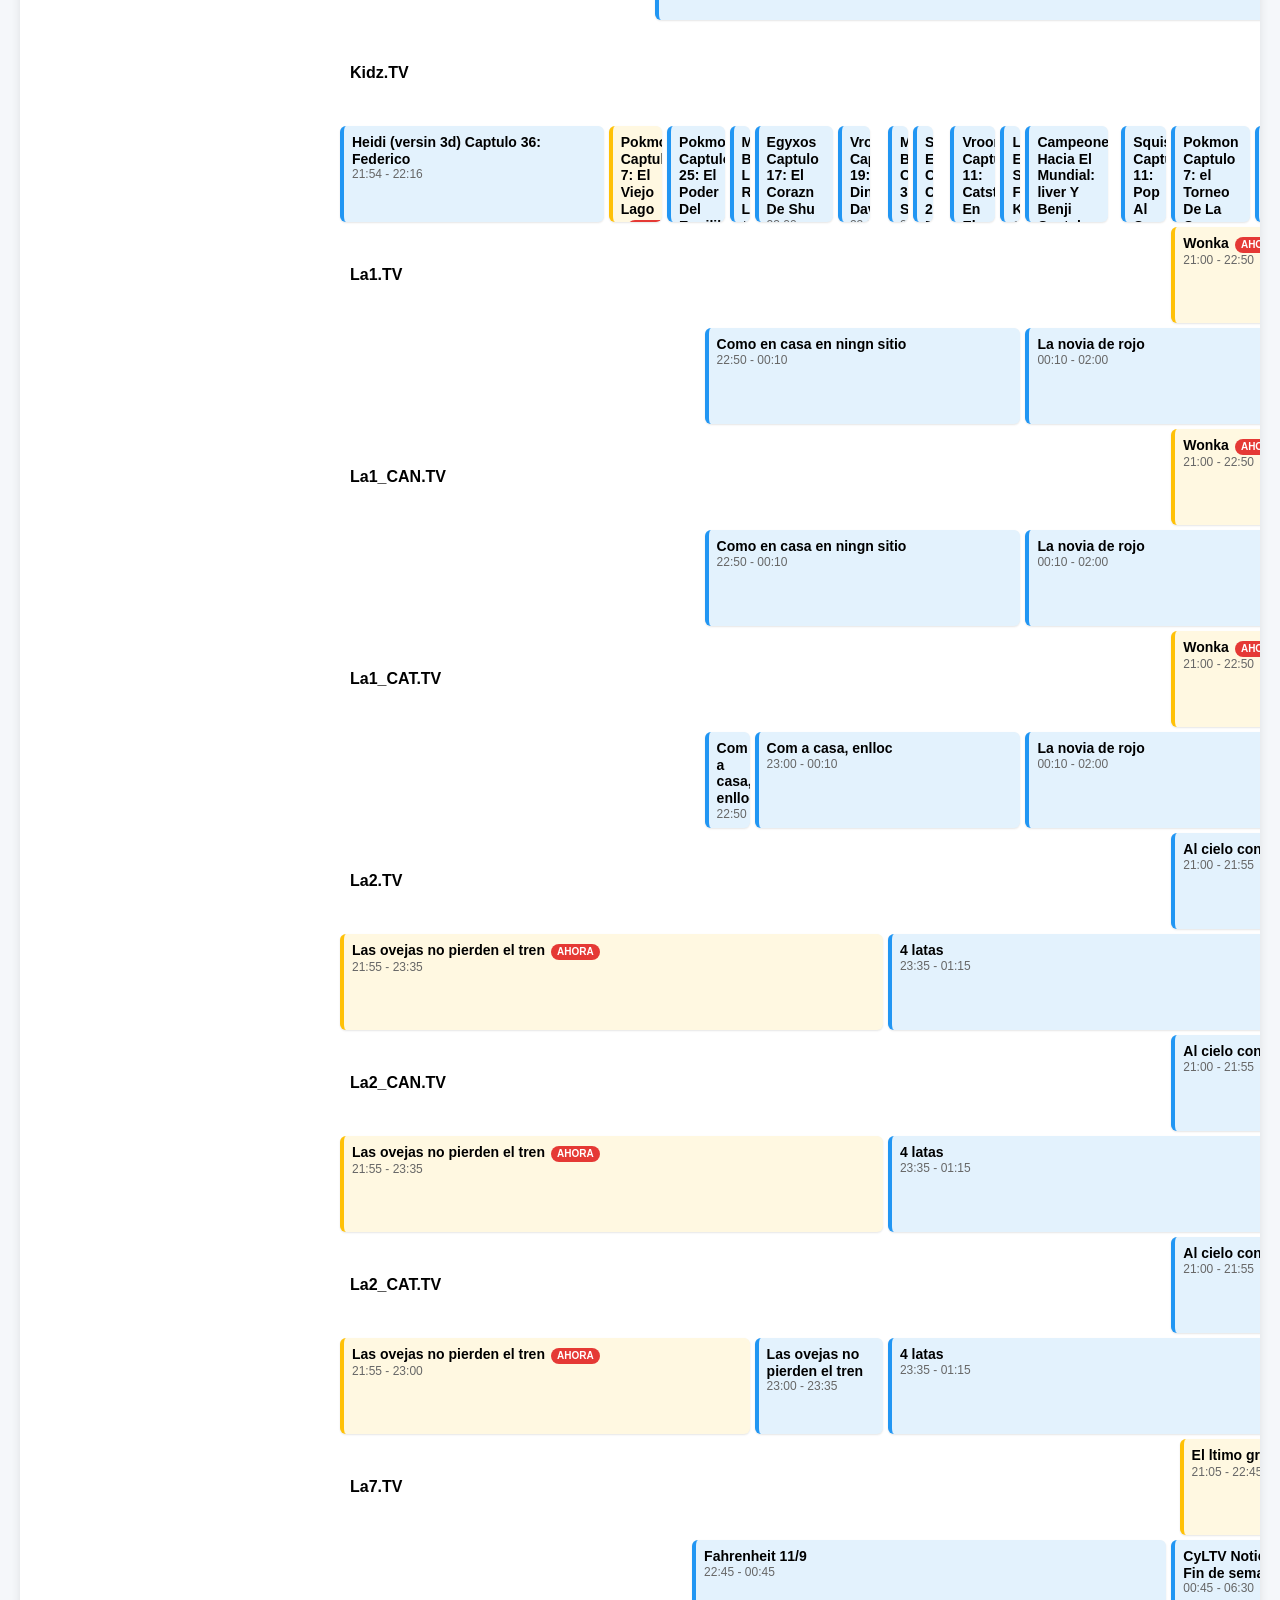
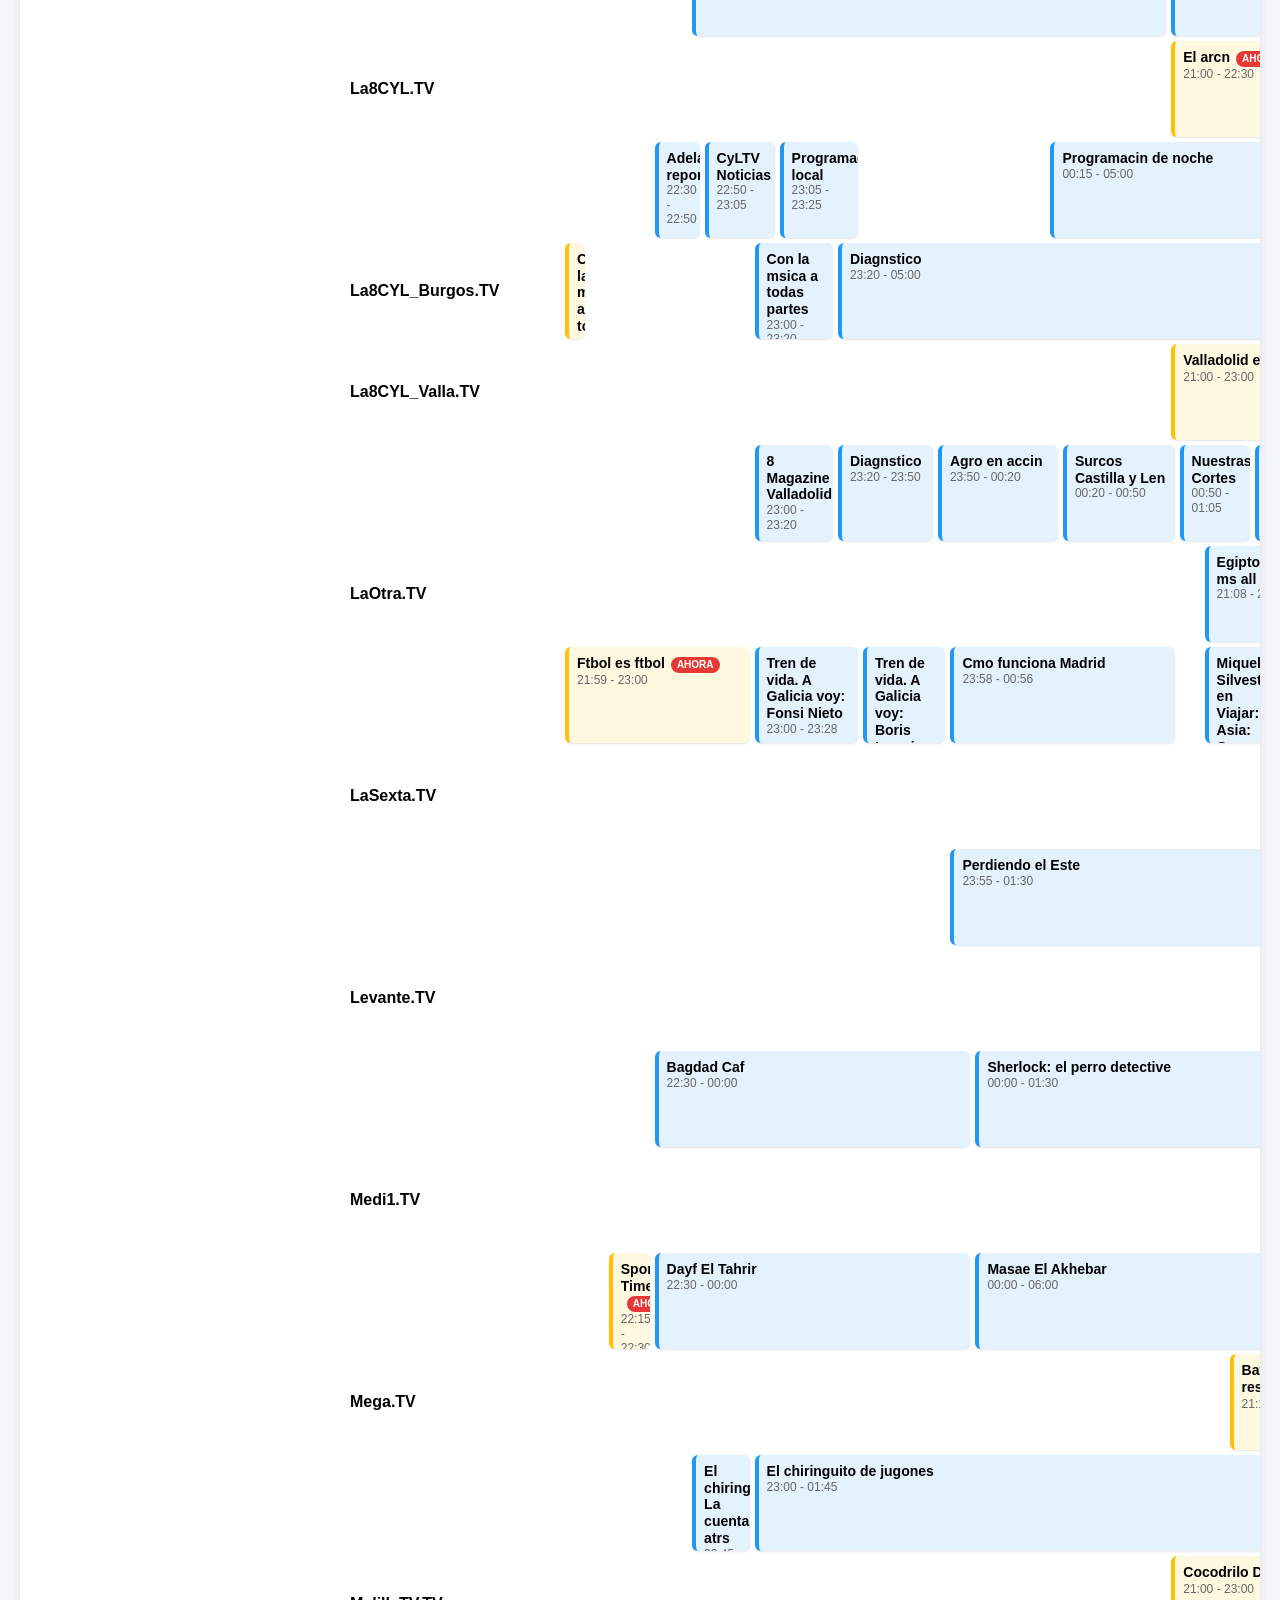
